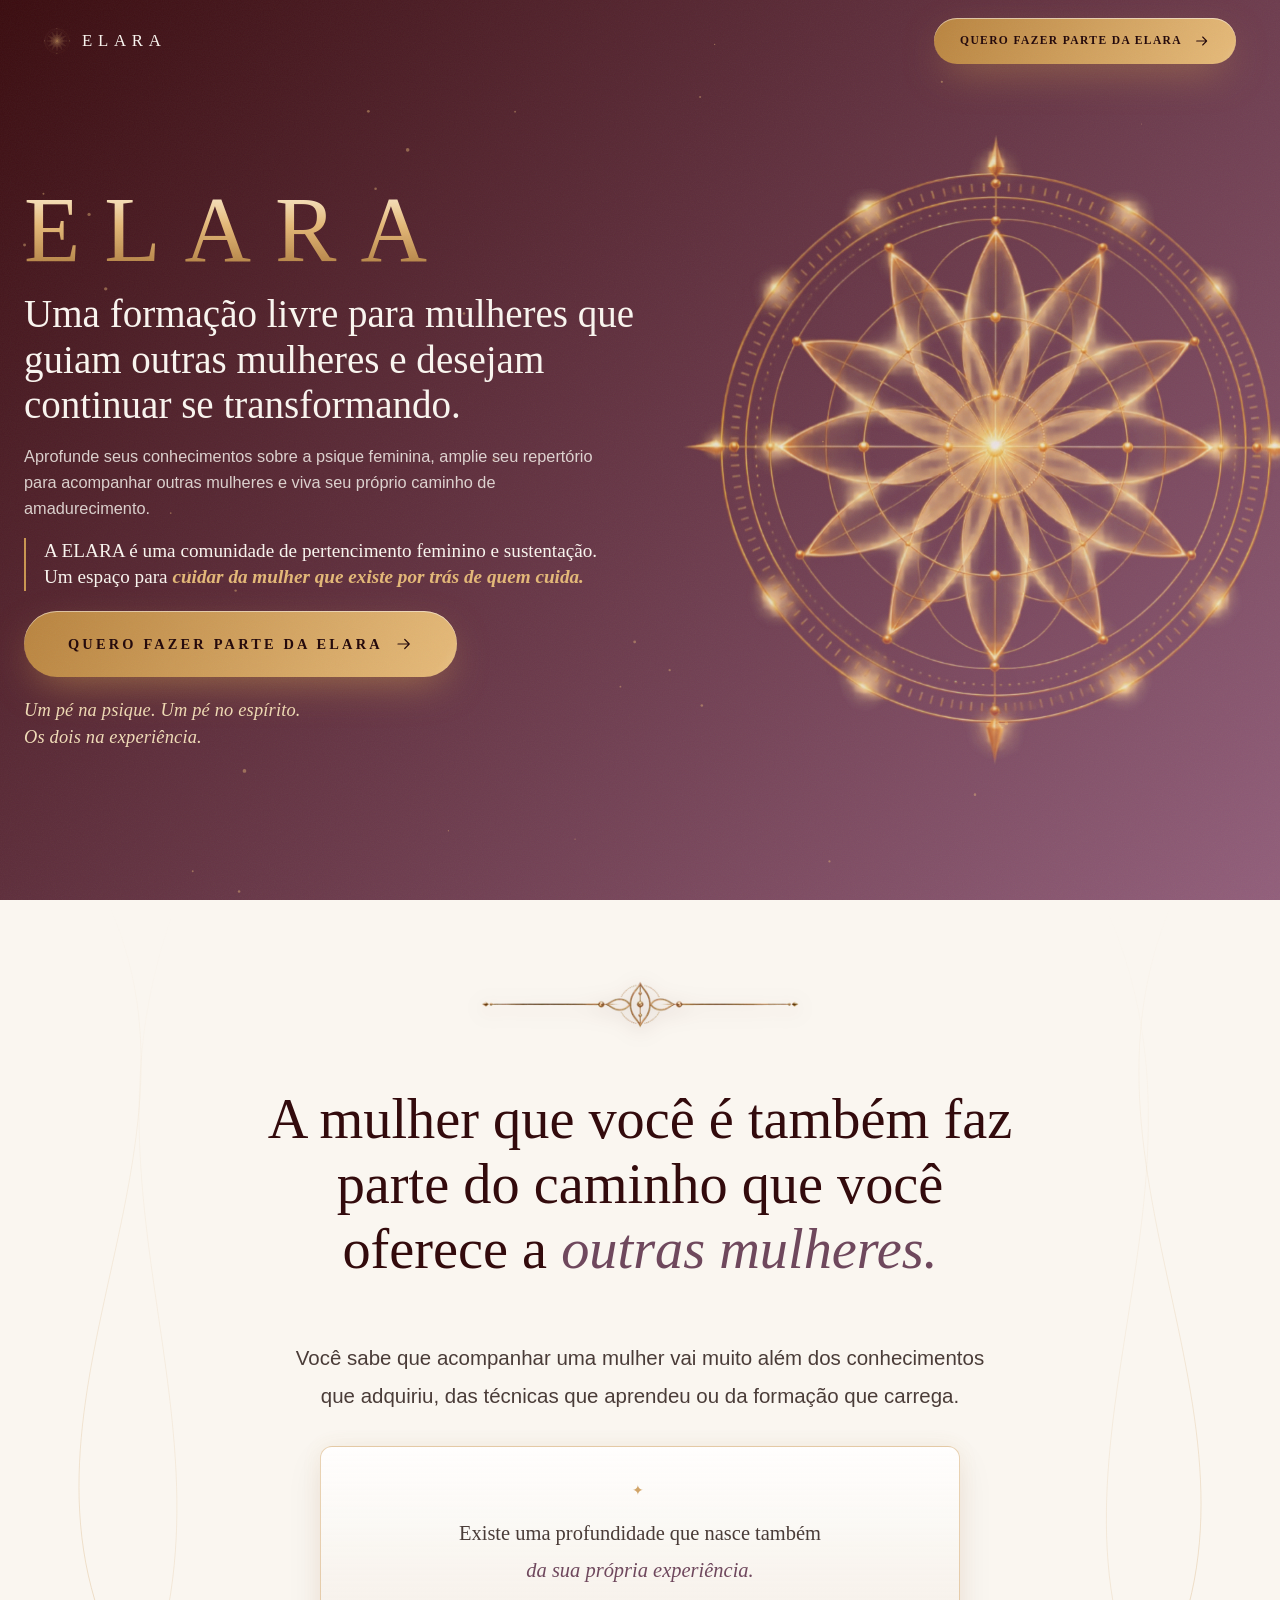
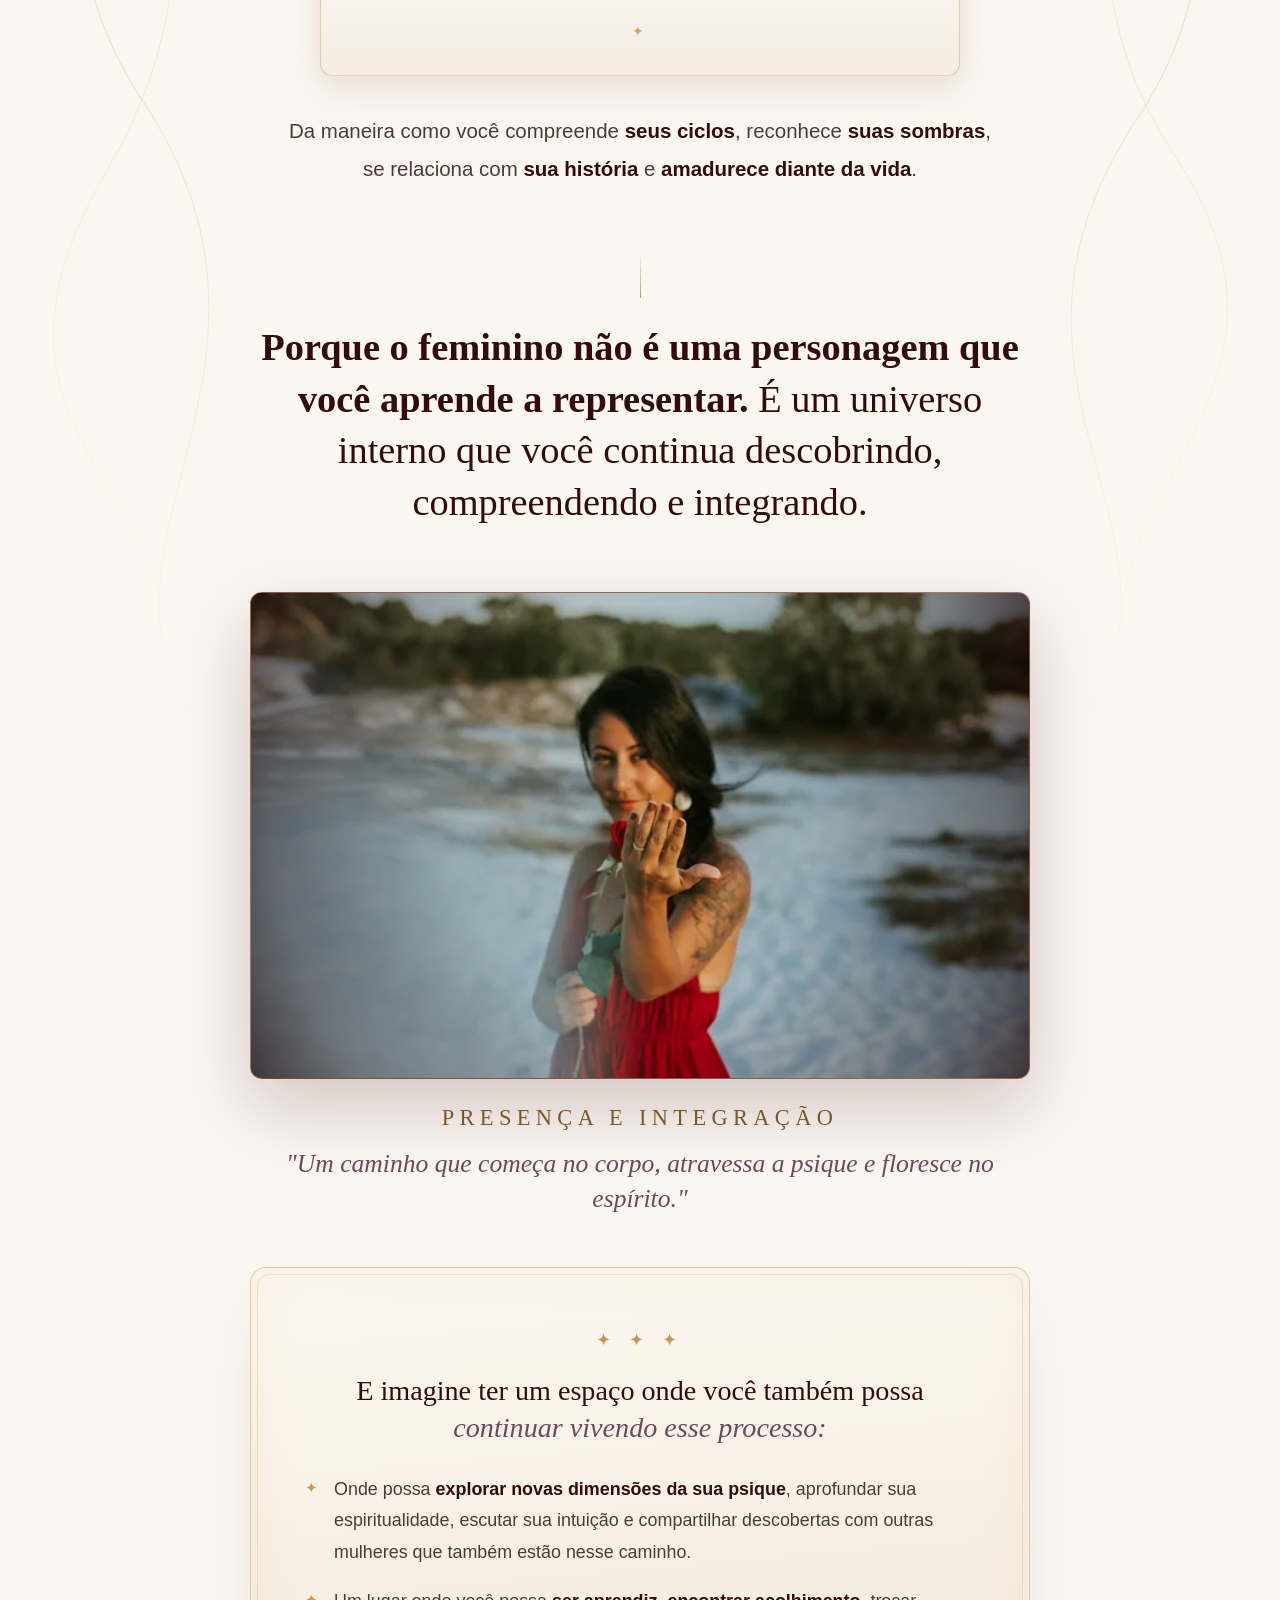
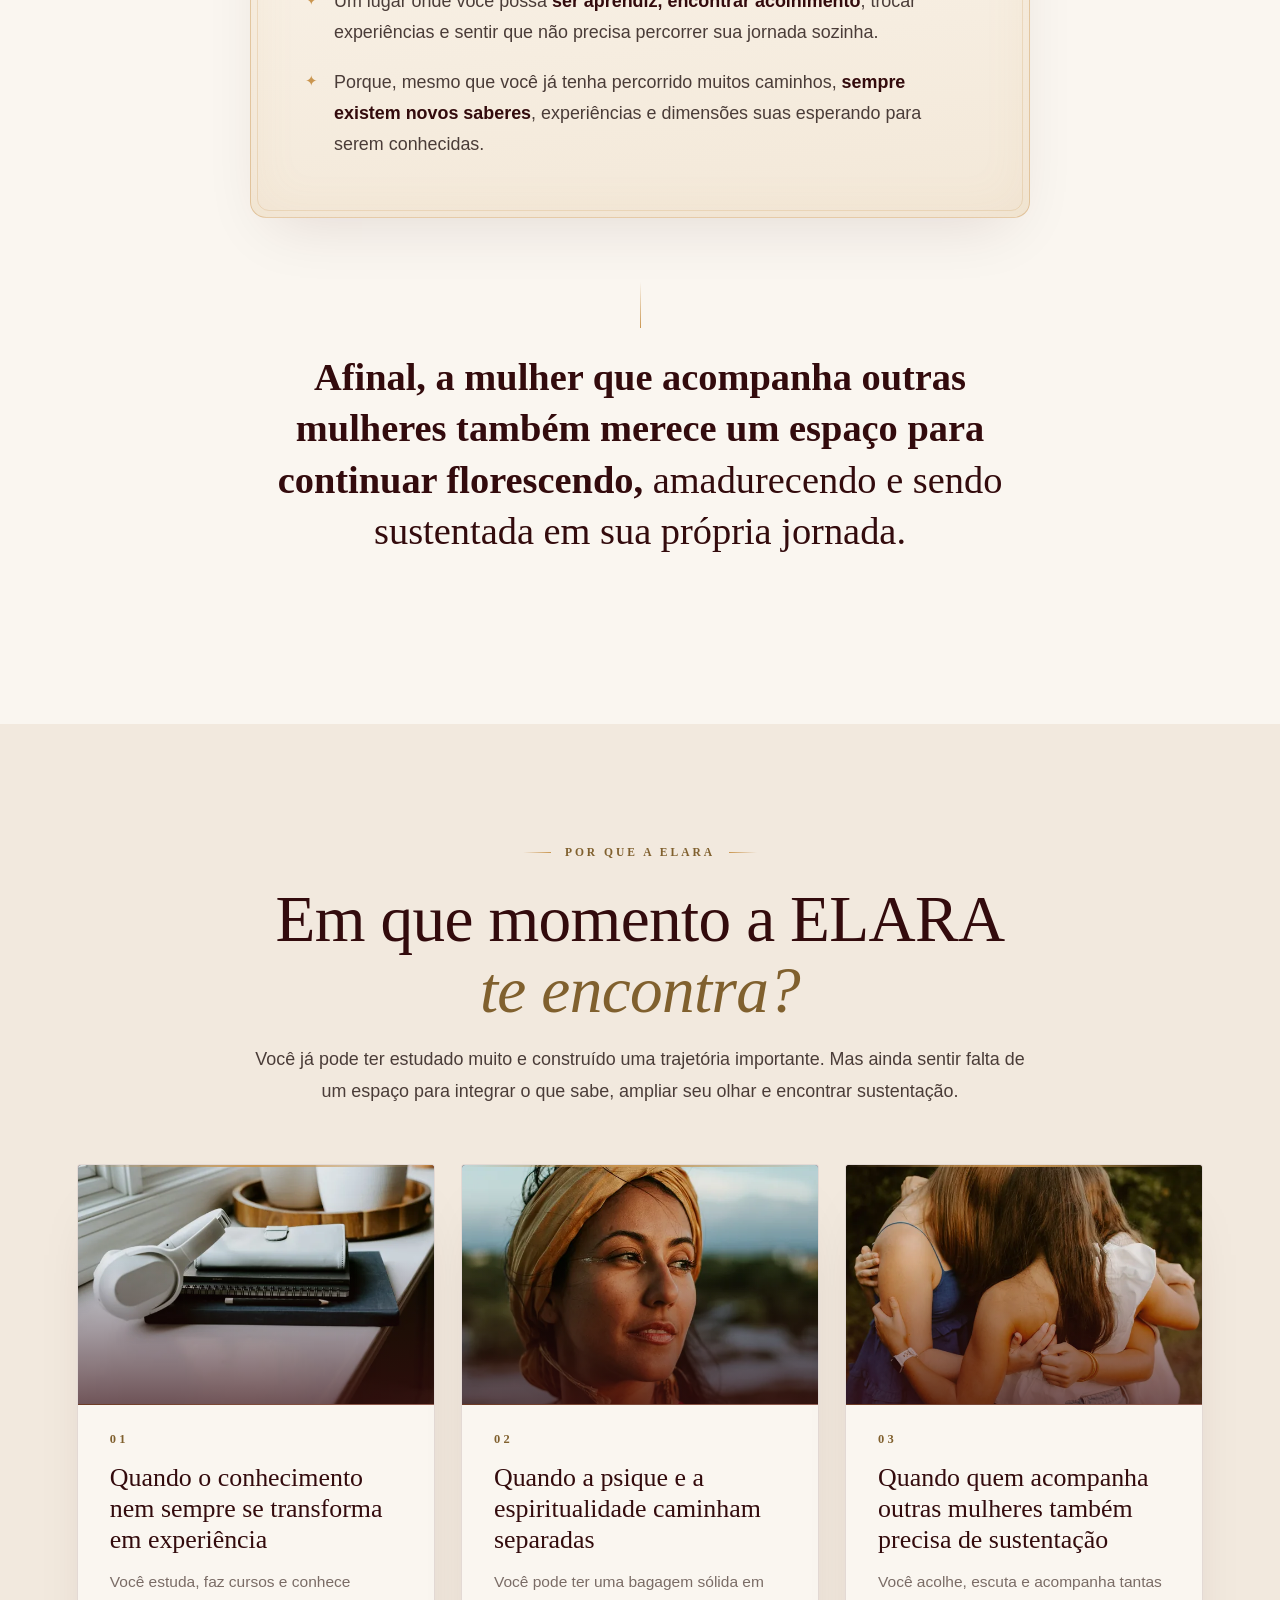
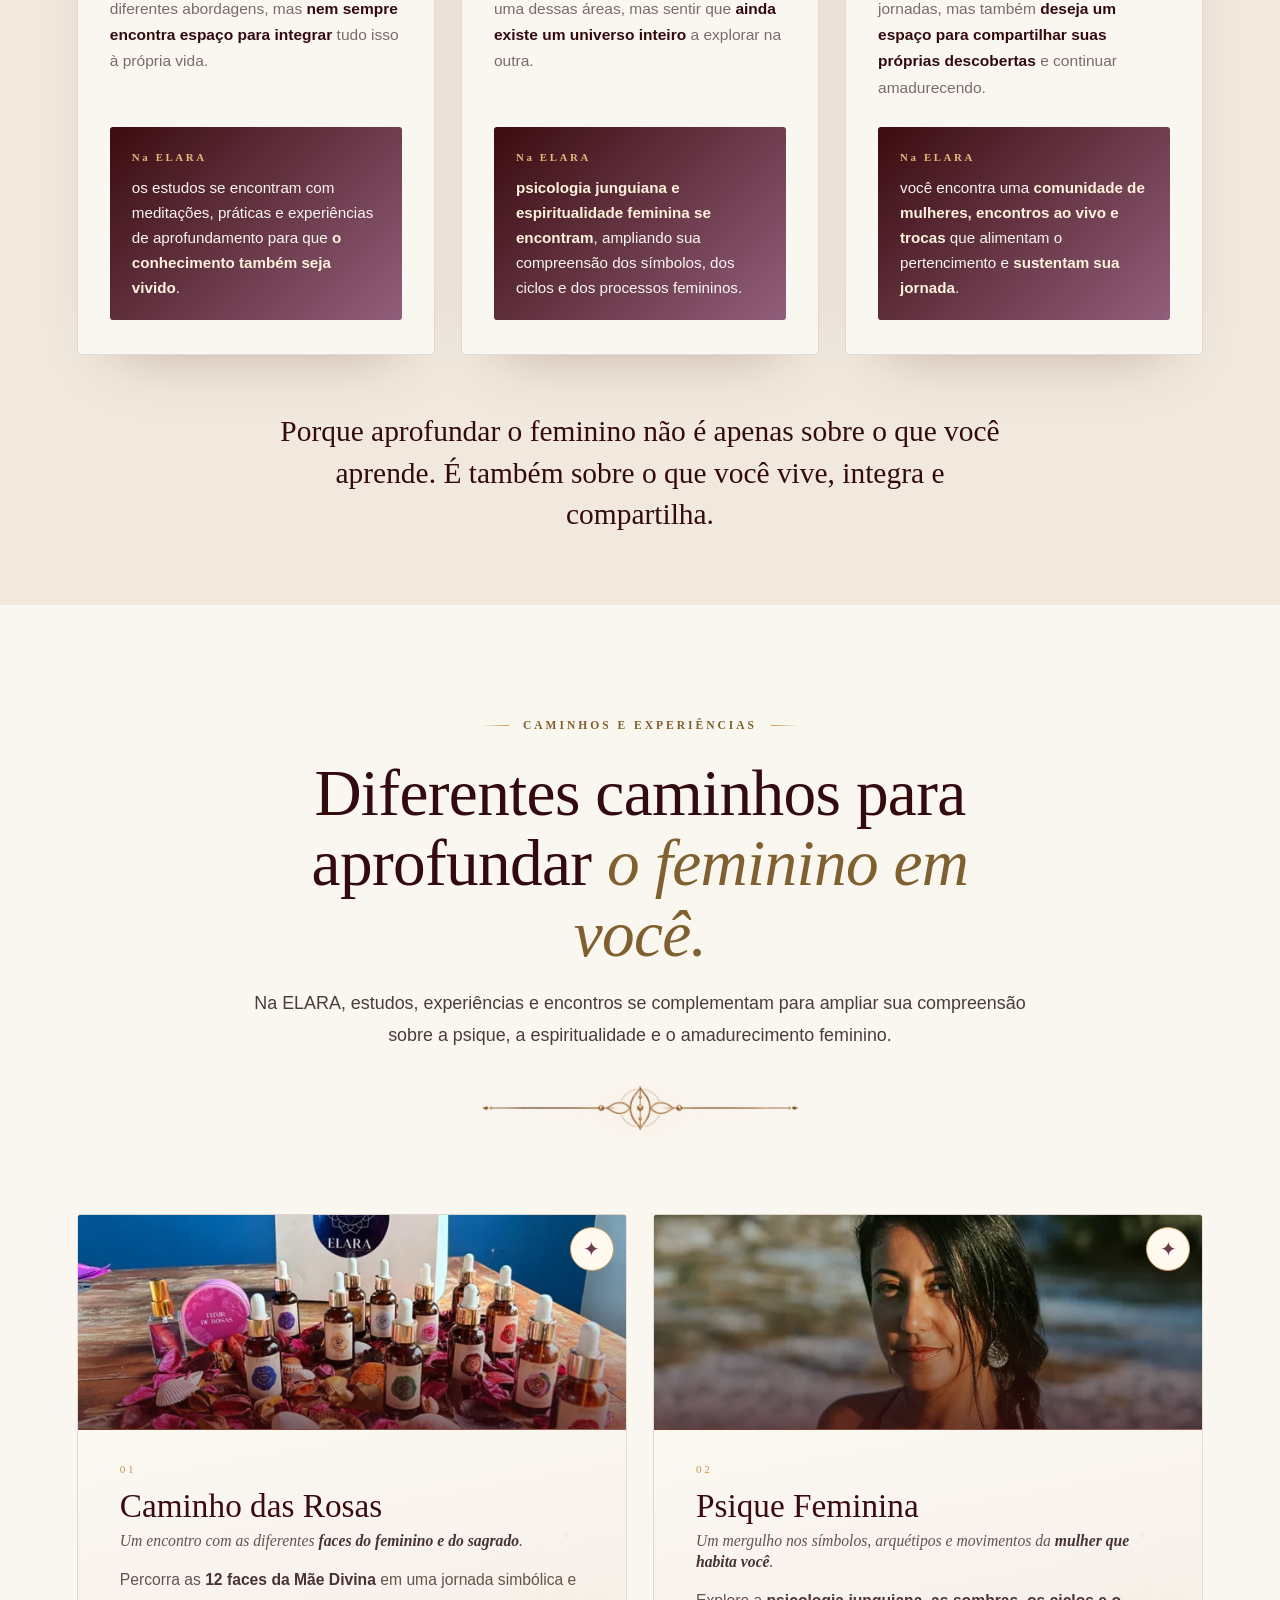
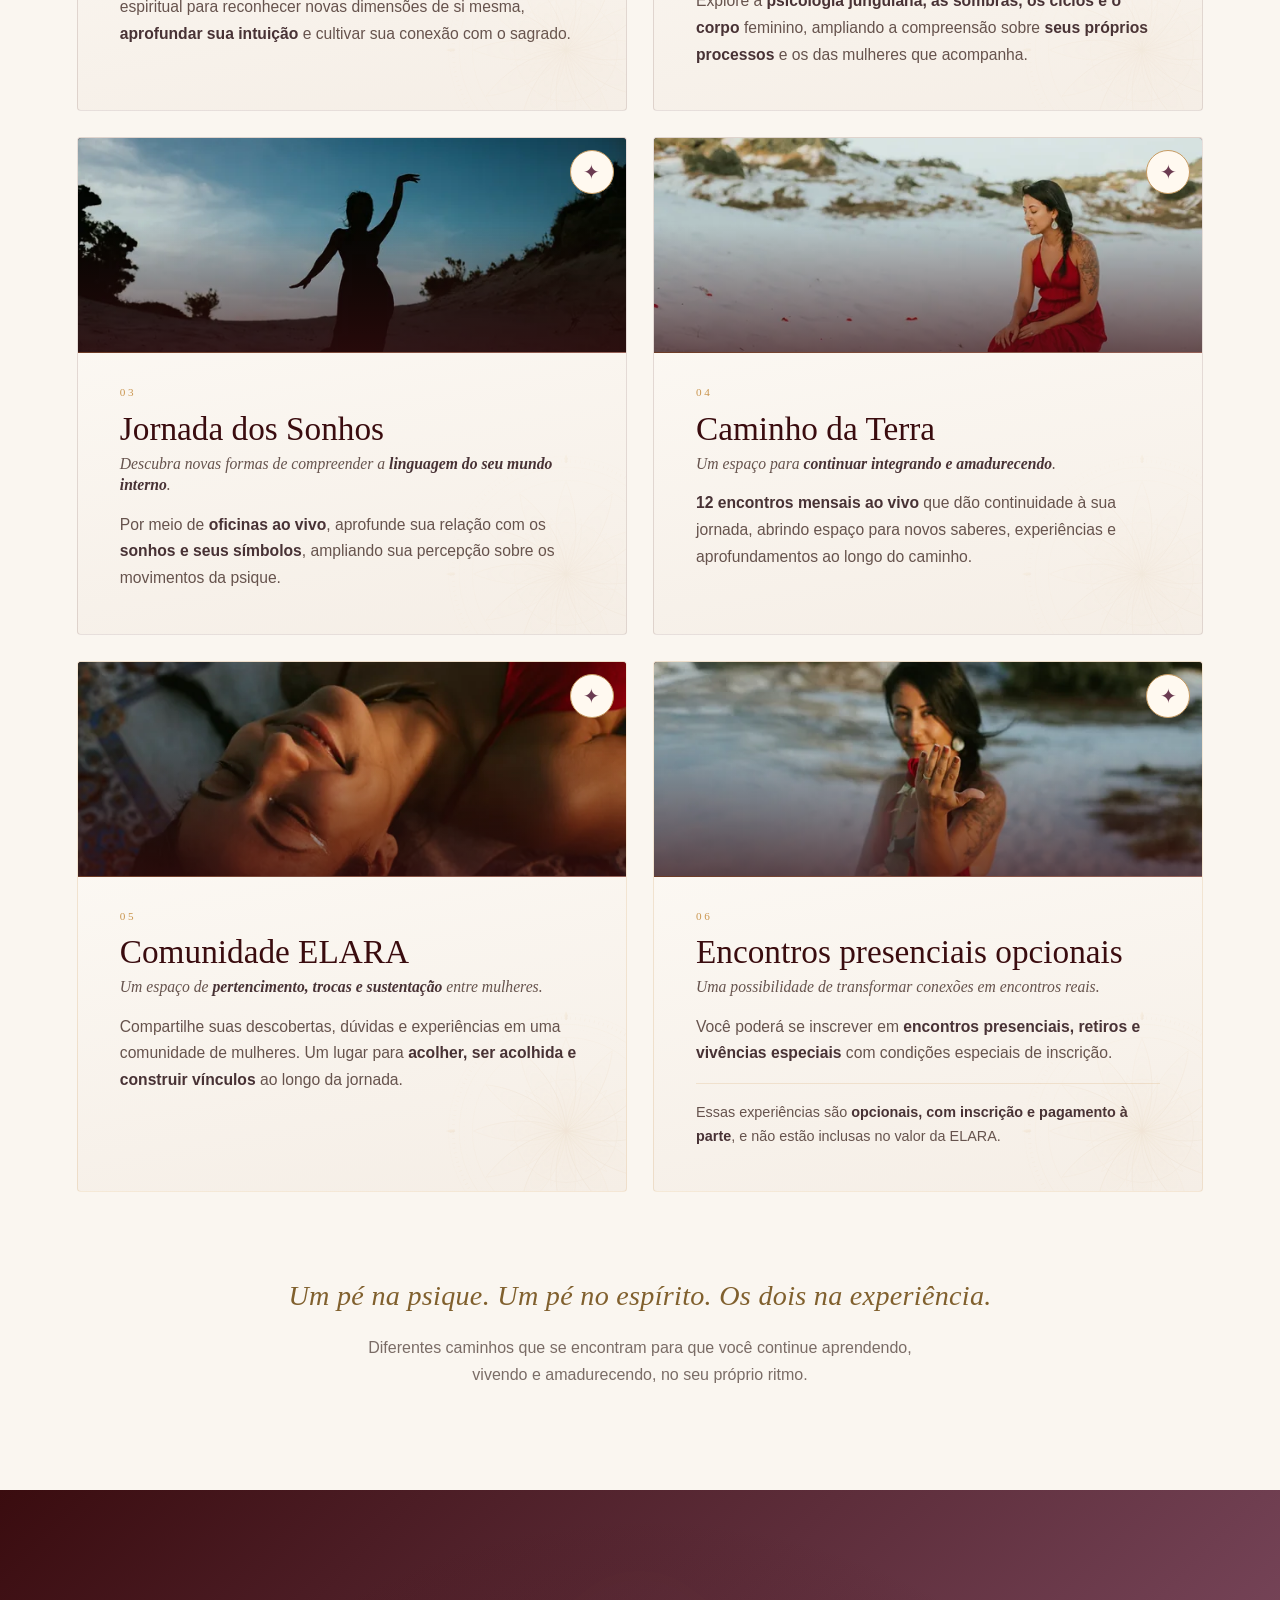
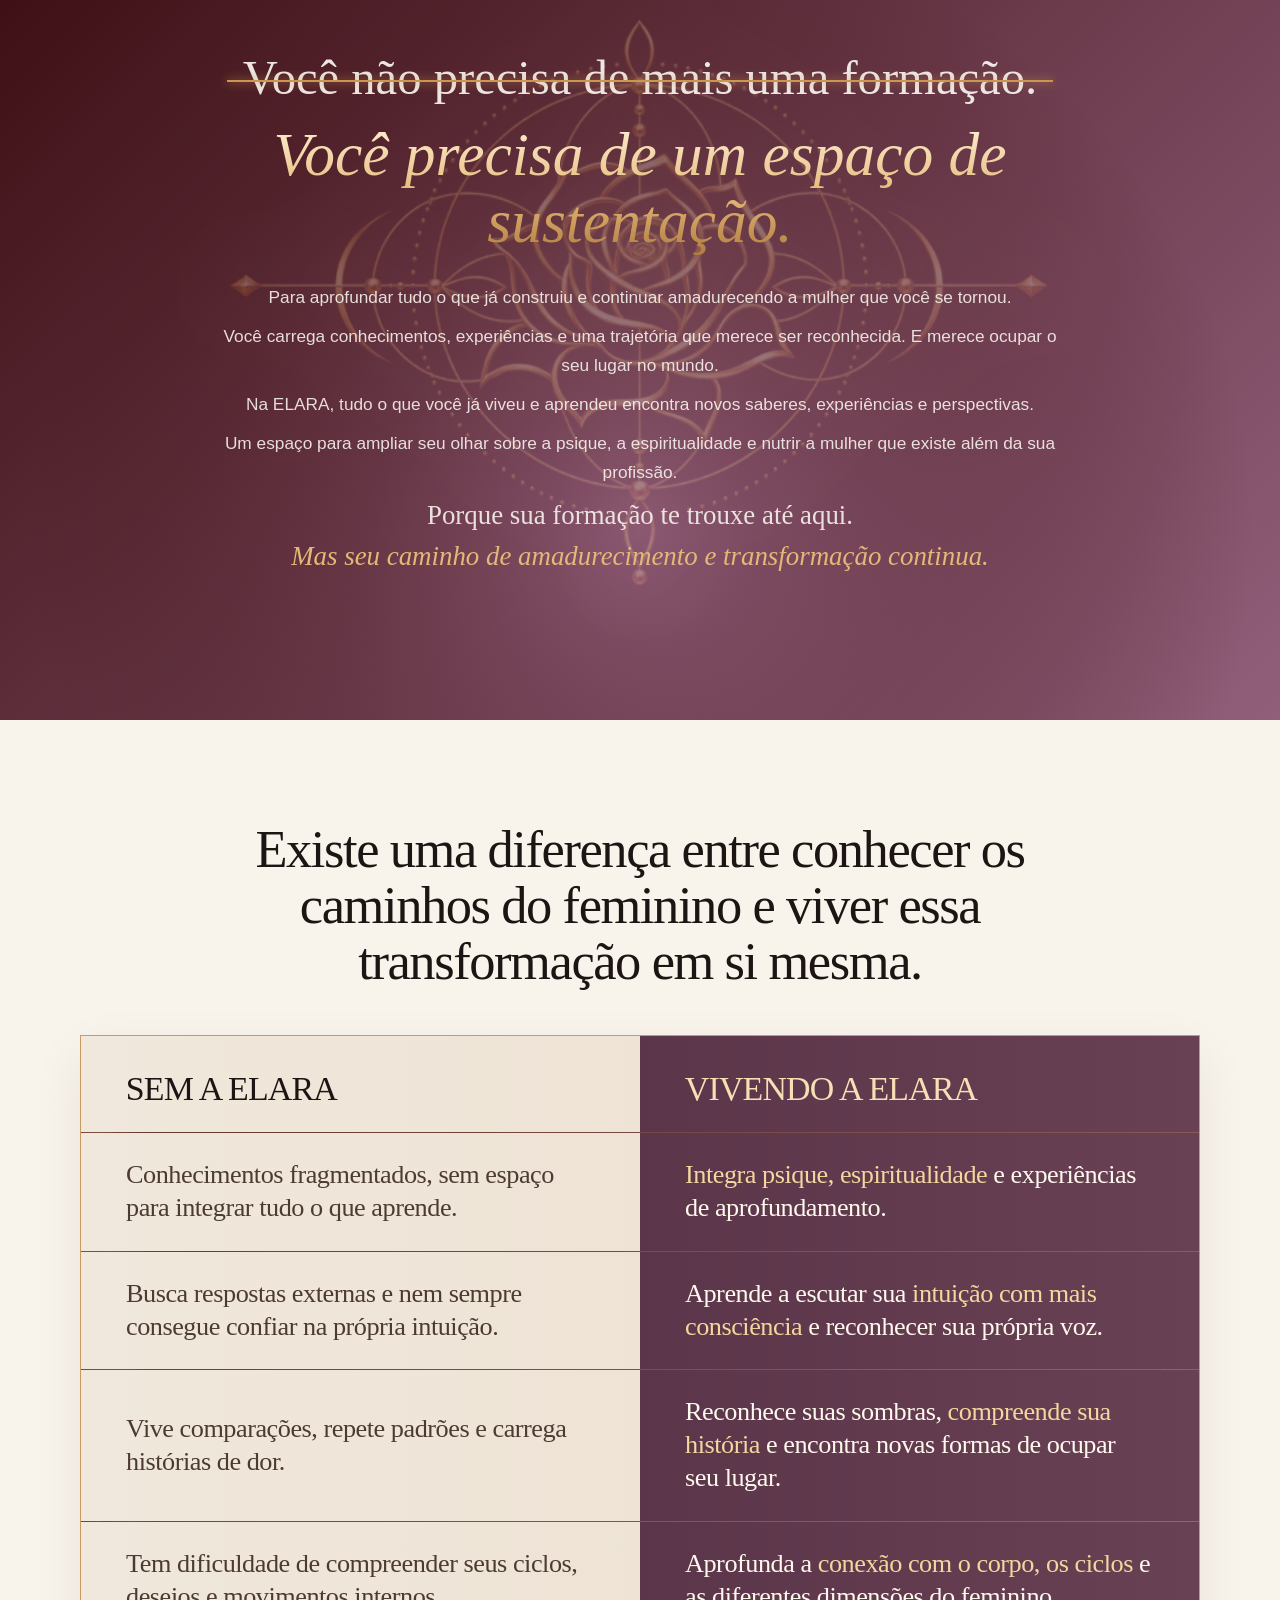
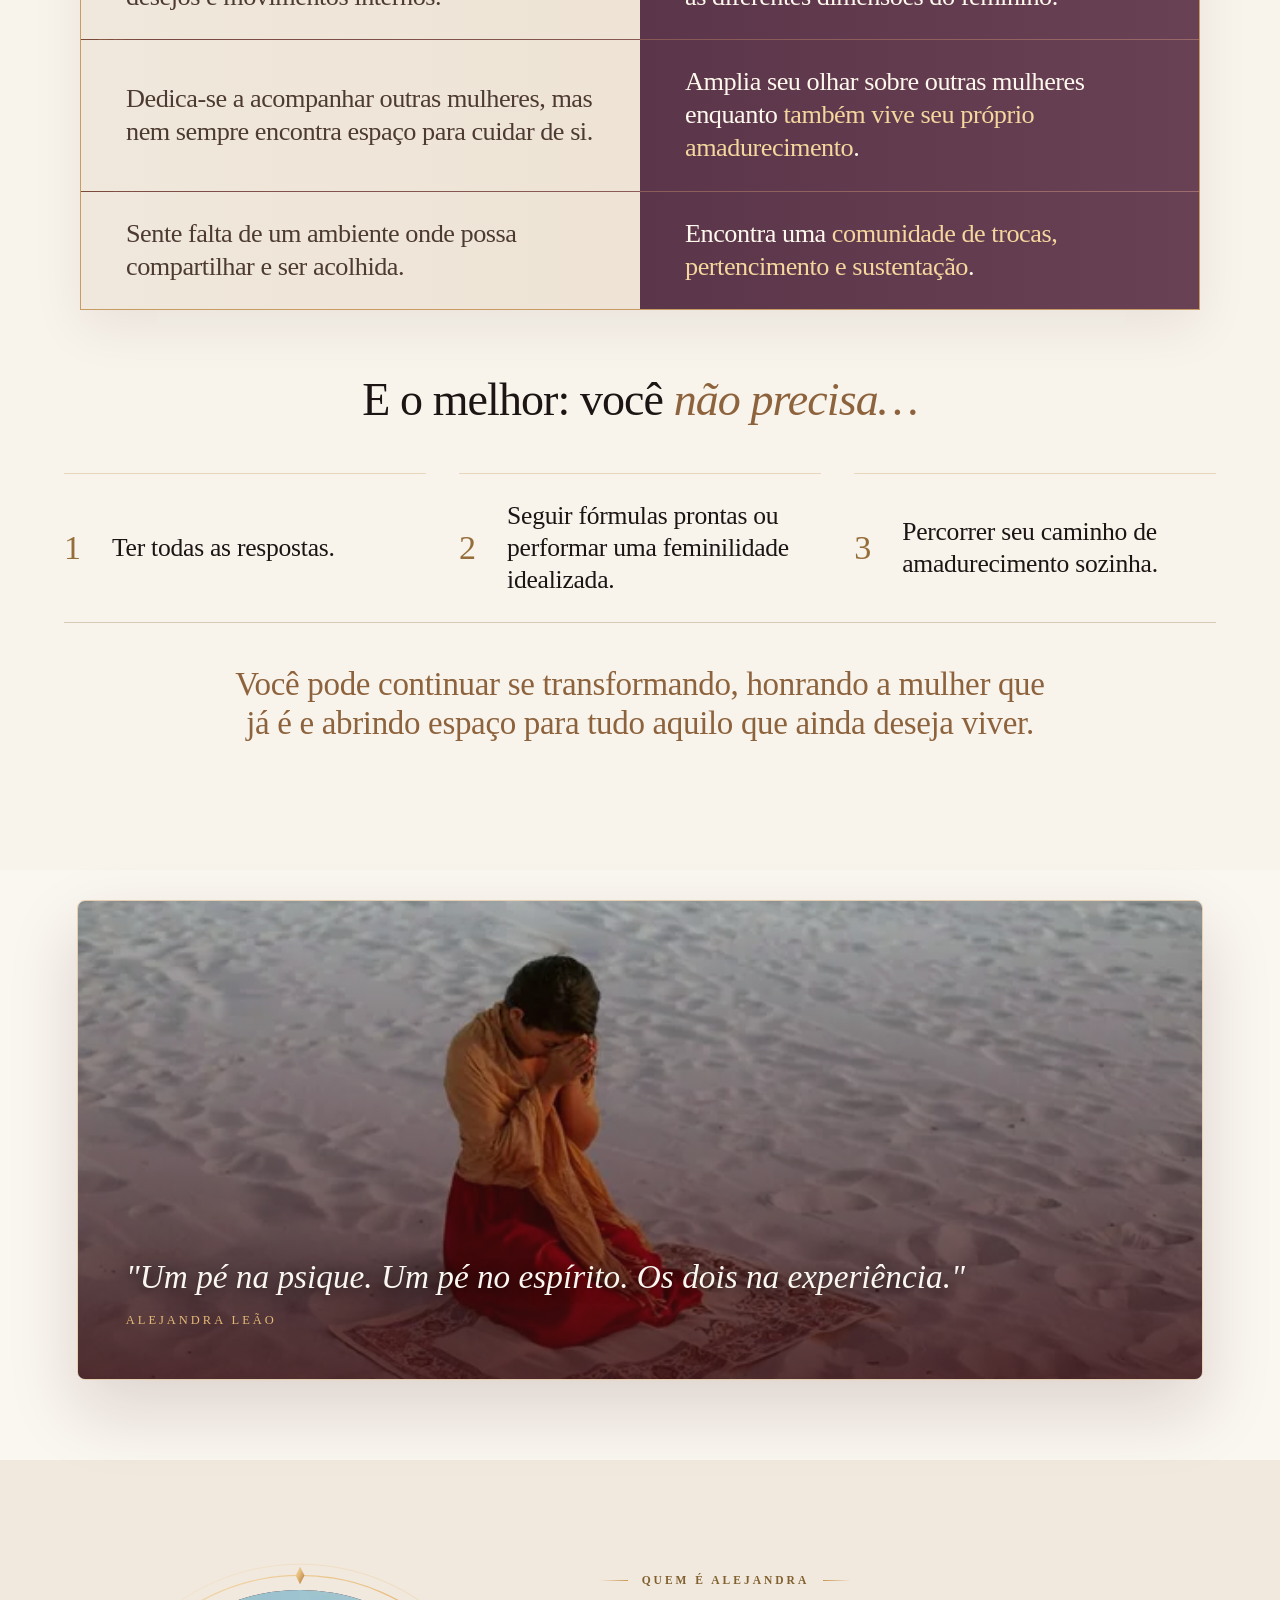
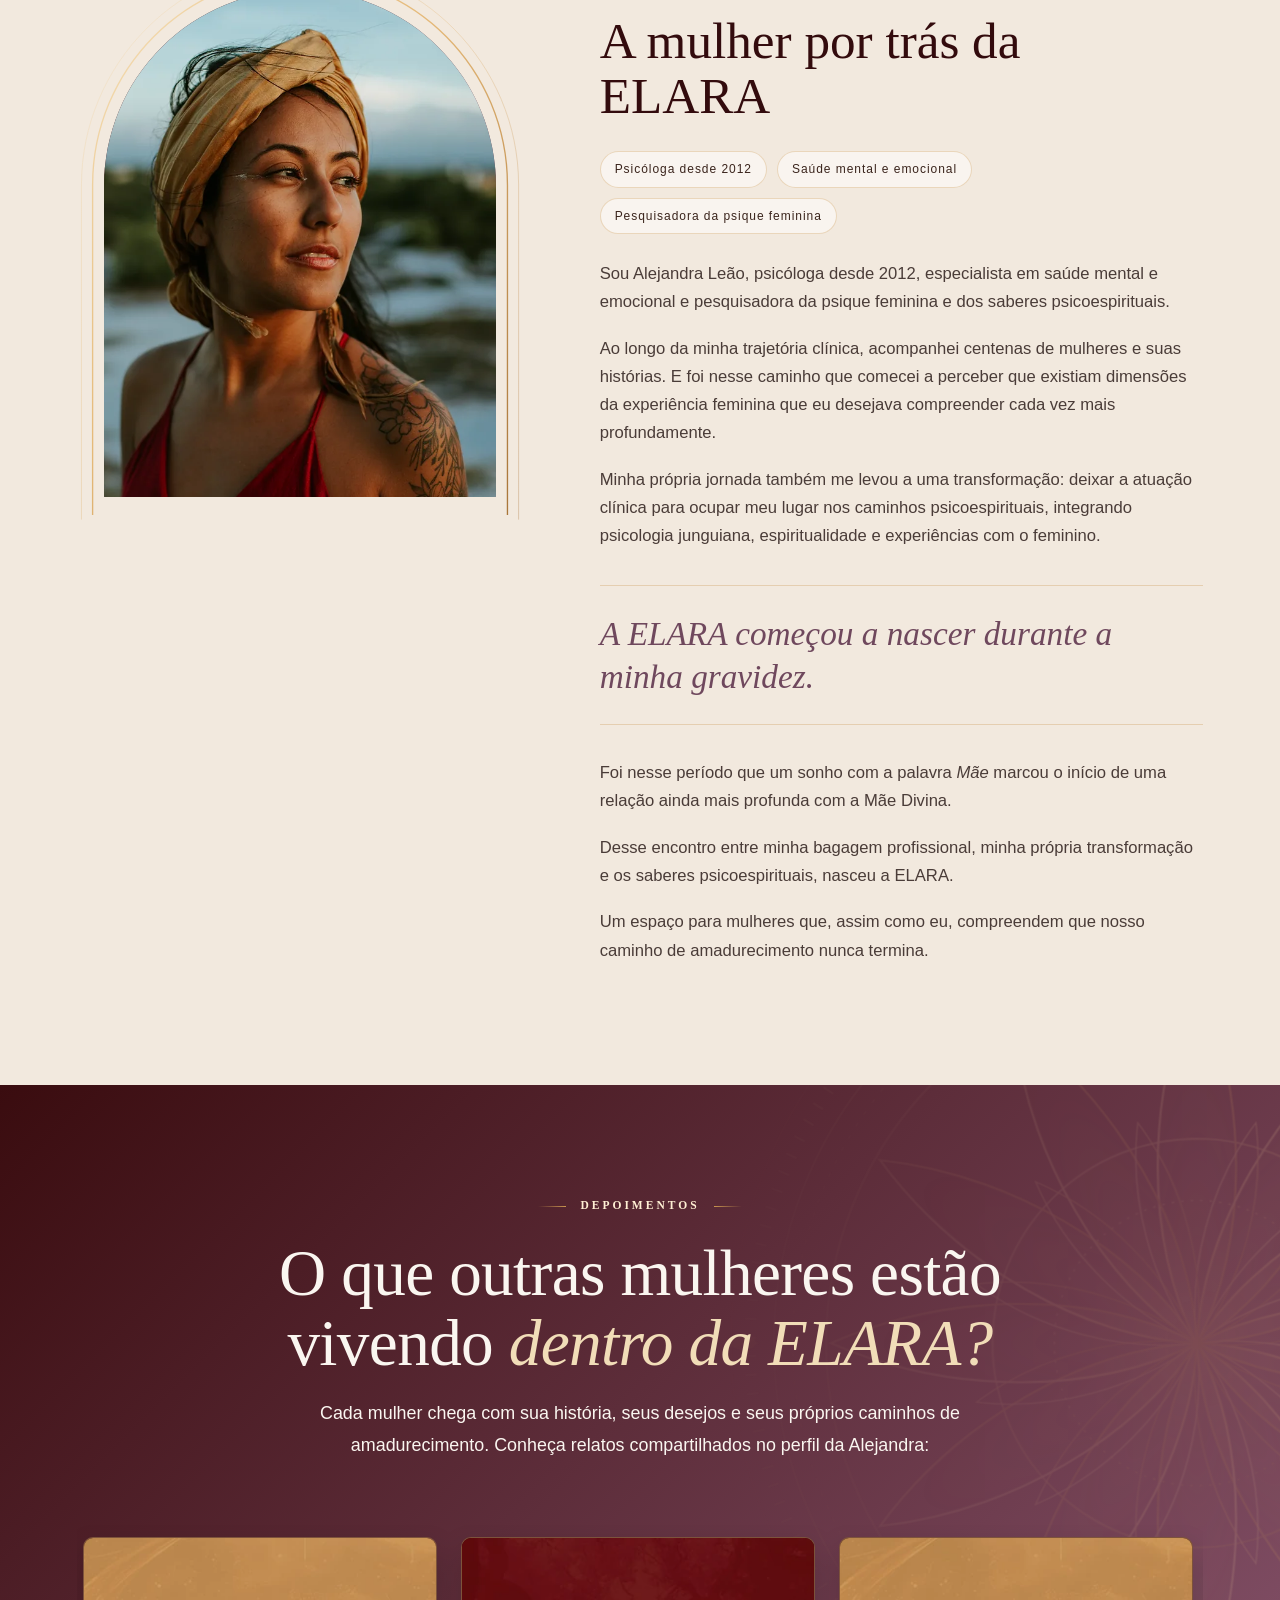
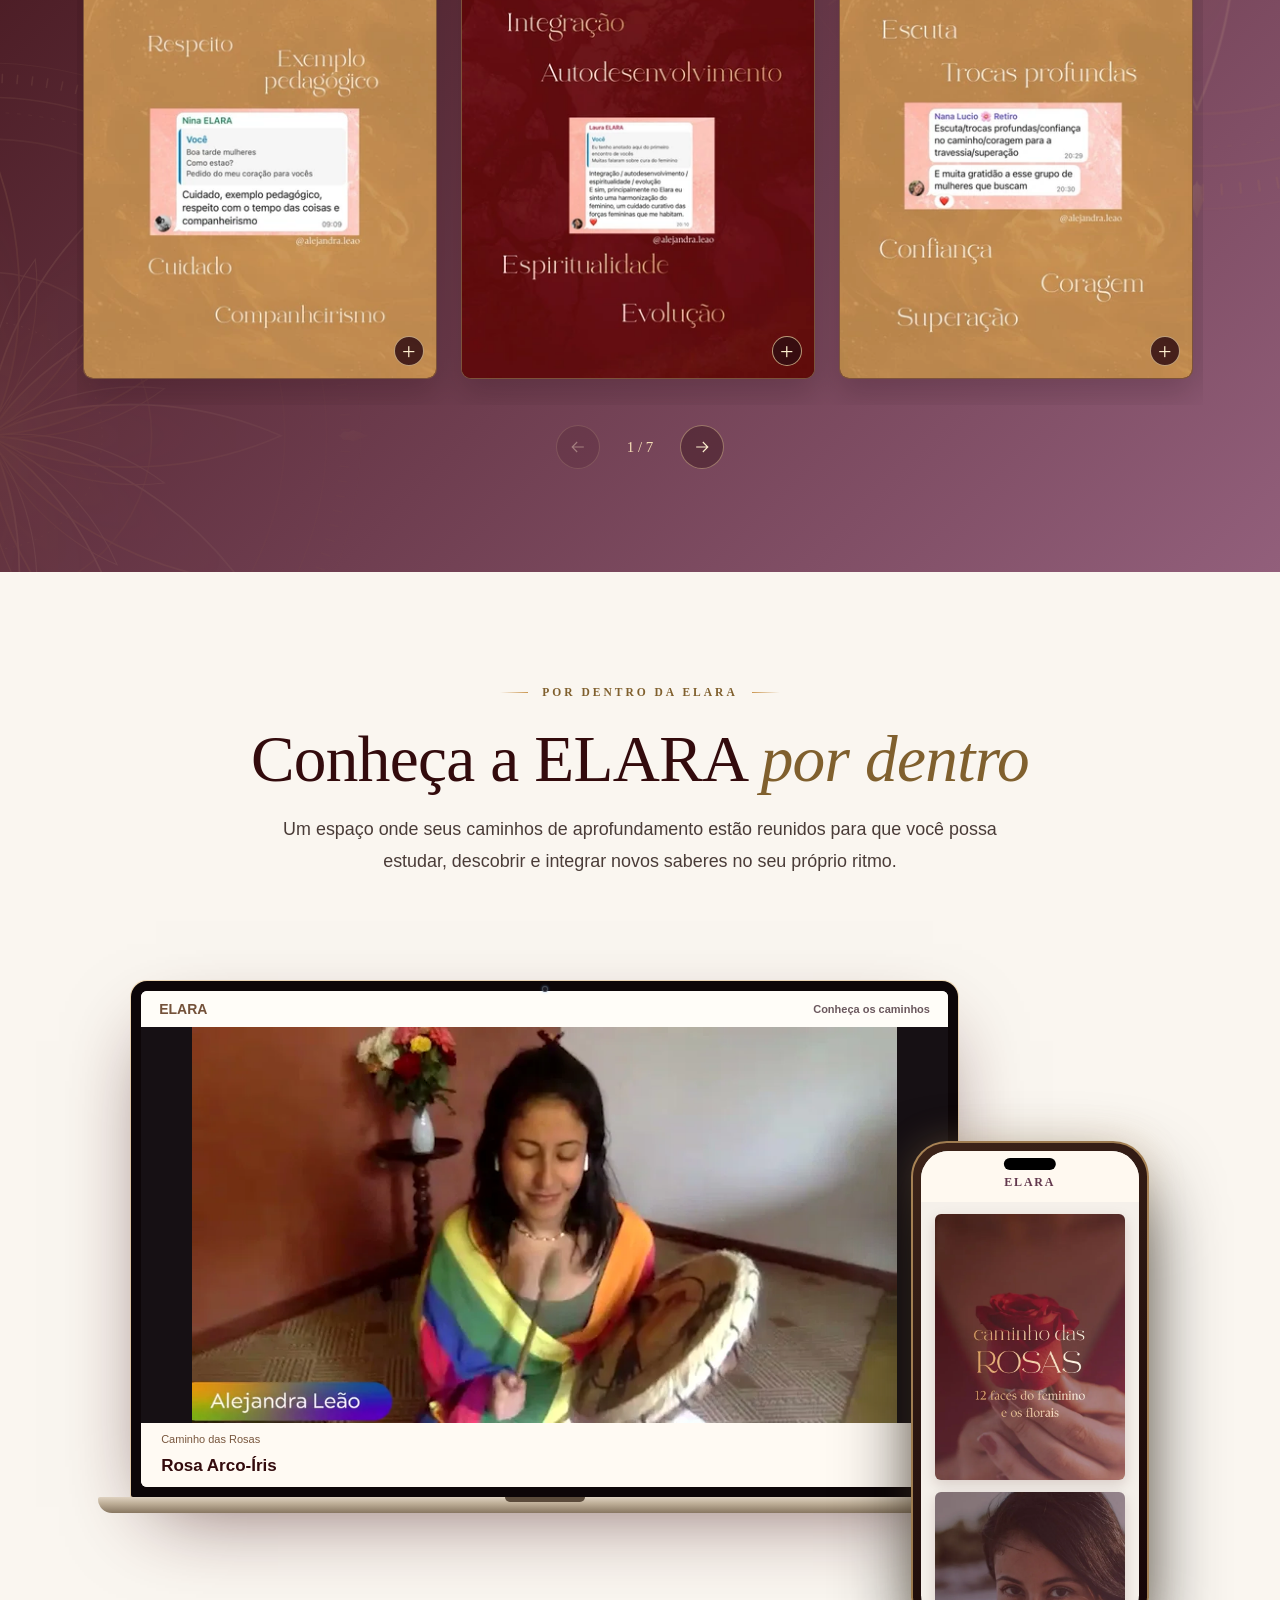
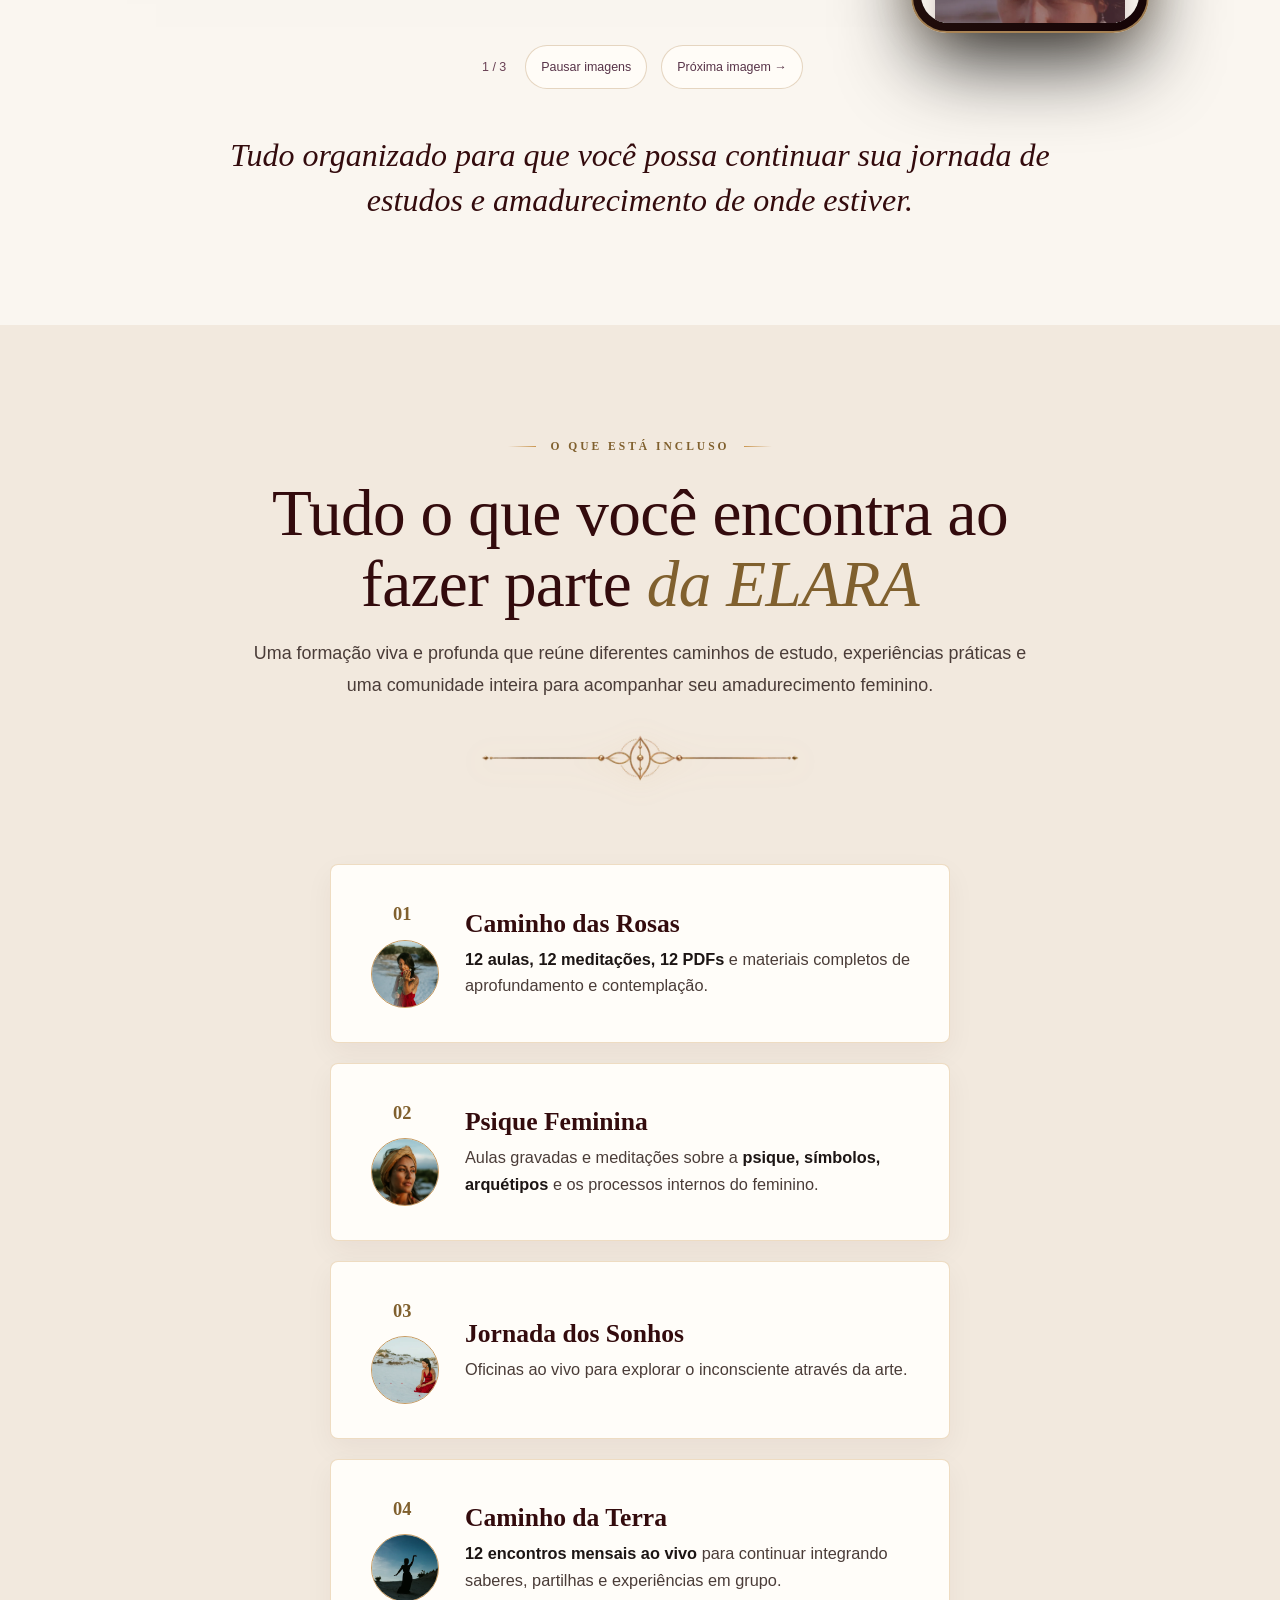
==== site/index.html @ f20b082c "chore(pages): publish approved Black Rose copy (#19)" ====
<!DOCTYPE html>
<html lang="pt-BR" data-color-preview="gradient">
<head>
  <meta charset="UTF-8">
  <meta name="viewport" content="width=device-width, initial-scale=1.0">
  <title>ELARA — Formação livre com Alejandra Leão</title>
  <meta name="description" content="Conheça a ELARA, formação livre e comunidade com Alejandra Leão. Psique feminina, espiritualidade, encontros e 12 meses de acesso.">
  <meta property="og:title" content="ELARA — Formação livre com Alejandra Leão">
  <meta property="og:description" content="Psique, espiritualidade e experiência: formação livre e comunidade para mulheres que guiam outras mulheres.">
  <meta name="theme-color" content="#3A0C0F">

  <link rel="preload" as="font" type="font/woff2" href="assets/fonts/09941fb1c1-cinzel-latin-wght-normal.woff2" crossorigin>
<link rel="preload" as="font" type="font/woff2" href="assets/fonts/d80df8ff5a-cormorant-garamond-latin-wght-normal.woff2" crossorigin>
<link rel="preload" as="font" type="font/woff2" href="assets/fonts/153fc85b70-plus-jakarta-sans-latin-wght-normal.woff2" crossorigin>

  <meta name="robots" content="noindex, nofollow">
  <meta property="og:type" content="website">
  <meta property="og:locale" content="pt_BR">
  <meta property="og:site_name" content="ELARA — Alejandra Leão">
  <meta name="author" content="Alejandra Leão">
  <meta name="twitter:card" content="summary_large_image">
  <meta name="twitter:title" content="ELARA — Formação livre com Alejandra Leão">
  <meta name="twitter:description" content="Psique, espiritualidade e experiência: formação livre e comunidade para mulheres que guiam outras mulheres.">
  <script type="application/ld+json">{"@context":"https://schema.org","@graph":[{"@type":"Person","@id":"#alejandra","name":"Alejandra Leão"},{"@type":"WebPage","@id":"#pagina","name":"ELARA — Formação livre com Alejandra Leão","inLanguage":"pt-BR","description":"Formação livre e comunidade para mulheres que guiam outras mulheres. Psique, espiritualidade e experiência.","author":{"@id":"#alejandra"},"about":{"@type":"Course","name":"ELARA","description":"Formação livre e comunidade de amadurecimento feminino, com 12 meses de acesso. Não oferece certificação nem habilitação profissional.","provider":{"@id":"#alejandra"}}}]}</script>
  <link rel="icon" href="favicon.svg" type="image/svg+xml">
  <link rel="stylesheet" href="assets/elara-0c961c9ae4.css">
</head>
<body>
<a class="skip-link" href="#conteudo">Pular para o conteúdo</a>

<!-- ==========================================================================
     BIBLIOTECA DE SVGs (símbolos reutilizáveis)
     ========================================================================== -->
<svg width="0" height="0" style="position:absolute" aria-hidden="true">
  <defs>
    <linearGradient id="g-gold" x1="0" y1="0" x2="1" y2="1">
      <stop offset="0" stop-color="#F6E2BC"/>
      <stop offset="0.45" stop-color="#E4B877"/>
      <stop offset="1" stop-color="#A9763A"/>
    </linearGradient>
    <radialGradient id="g-petal" cx="0.5" cy="1" r="1">
      <stop offset="0" stop-color="#E4B877" stop-opacity="0.35"/>
      <stop offset="1" stop-color="#E4B877" stop-opacity="0"/>
    </radialGradient>
    <filter id="f-glow" x="-30%" y="-30%" width="160%" height="160%">
      <feGaussianBlur stdDeviation="2.2" result="b"/>
      <feMerge><feMergeNode in="b"/><feMergeNode in="SourceGraphic"/></feMerge>
    </filter>

    <!-- Pétala-base da rosácea -->
    <path id="petal-lg" d="M200 200 C178 158 178 96 200 46 C222 96 222 158 200 200Z"/>
    <path id="petal-sm" d="M200 200 C188 170 188 134 200 104 C212 134 212 170 200 200Z"/>
    <path id="petal-vein" d="M200 196 L200 62"/>
  </defs>

  <!-- Rosácea sagrada de 12 pétalas (as 12 faces) -->
  <symbol id="sym-mandala" viewBox="0 0 400 400">
    <g fill="none" stroke="url(#g-gold)">
      <circle cx="200" cy="200" r="196" stroke-width="0.6" opacity="0.5"/>
      <circle cx="200" cy="200" r="188" stroke-width="5" stroke-dasharray="0.8 7.1" opacity="0.9"/>
      <circle cx="200" cy="200" r="178" stroke-width="0.8" opacity="0.7"/>
      <circle cx="200" cy="200" r="170" stroke-width="0.5" stroke-dasharray="2 4" opacity="0.6"/>
      <circle cx="200" cy="200" r="156" stroke-width="1" opacity="0.55"/>
      <circle cx="200" cy="200" r="86" stroke-width="0.8" opacity="0.7"/>
      <circle cx="200" cy="200" r="60" stroke-width="0.5" stroke-dasharray="1 3" opacity="0.8"/>
    </g>
    <g fill="url(#g-petal)" stroke="url(#g-gold)" stroke-width="0.9">
      <use href="#petal-lg"/><use href="#petal-lg" transform="rotate(30 200 200)"/><use href="#petal-lg" transform="rotate(60 200 200)"/>
      <use href="#petal-lg" transform="rotate(90 200 200)"/><use href="#petal-lg" transform="rotate(120 200 200)"/><use href="#petal-lg" transform="rotate(150 200 200)"/>
      <use href="#petal-lg" transform="rotate(180 200 200)"/><use href="#petal-lg" transform="rotate(210 200 200)"/><use href="#petal-lg" transform="rotate(240 200 200)"/>
      <use href="#petal-lg" transform="rotate(270 200 200)"/><use href="#petal-lg" transform="rotate(300 200 200)"/><use href="#petal-lg" transform="rotate(330 200 200)"/>
    </g>
    <g fill="none" stroke="url(#g-gold)" stroke-width="0.6" opacity="0.85">
      <use href="#petal-sm" transform="rotate(15 200 200)"/><use href="#petal-sm" transform="rotate(45 200 200)"/><use href="#petal-sm" transform="rotate(75 200 200)"/>
      <use href="#petal-sm" transform="rotate(105 200 200)"/><use href="#petal-sm" transform="rotate(135 200 200)"/><use href="#petal-sm" transform="rotate(165 200 200)"/>
      <use href="#petal-sm" transform="rotate(195 200 200)"/><use href="#petal-sm" transform="rotate(225 200 200)"/><use href="#petal-sm" transform="rotate(255 200 200)"/>
      <use href="#petal-sm" transform="rotate(285 200 200)"/><use href="#petal-sm" transform="rotate(315 200 200)"/><use href="#petal-sm" transform="rotate(345 200 200)"/>
    </g>
    <g stroke="url(#g-gold)" stroke-width="0.4" opacity="0.5">
      <use href="#petal-vein"/><use href="#petal-vein" transform="rotate(30 200 200)"/><use href="#petal-vein" transform="rotate(60 200 200)"/>
      <use href="#petal-vein" transform="rotate(90 200 200)"/><use href="#petal-vein" transform="rotate(120 200 200)"/><use href="#petal-vein" transform="rotate(150 200 200)"/>
      <use href="#petal-vein" transform="rotate(180 200 200)"/><use href="#petal-vein" transform="rotate(210 200 200)"/><use href="#petal-vein" transform="rotate(240 200 200)"/>
      <use href="#petal-vein" transform="rotate(270 200 200)"/><use href="#petal-vein" transform="rotate(300 200 200)"/><use href="#petal-vein" transform="rotate(330 200 200)"/>
    </g>
    <g fill="url(#g-gold)">
      <circle cx="200" cy="12" r="2.4"/><circle cx="388" cy="200" r="2.4"/><circle cx="200" cy="388" r="2.4"/><circle cx="12" cy="200" r="2.4"/>
      <path d="M200 0 L203 8 L200 16 L197 8Z"/><path d="M400 200 L392 203 L384 200 L392 197Z"/>
      <path d="M200 400 L197 392 L200 384 L203 392Z"/><path d="M0 200 L8 197 L16 200 L8 203Z"/>
    </g>
  </symbol>

  <!-- Anel externo leve (para palcos com foto ao centro) -->
  <symbol id="sym-ring" viewBox="0 0 400 400">
    <g fill="none" stroke="url(#g-gold)">
      <circle cx="200" cy="200" r="196" stroke-width="0.5" opacity="0.4"/>
      <circle cx="200" cy="200" r="186" stroke-width="6" stroke-dasharray="0.8 8.9" opacity="0.8"/>
      <circle cx="200" cy="200" r="174" stroke-width="0.8" opacity="0.65"/>
      <circle cx="200" cy="200" r="132" stroke-width="1.2" stroke-dasharray="14 5" opacity="0.6"/>
    </g>
    <g fill="none" stroke="url(#g-gold)" stroke-width="0.7" opacity="0.7">
      <path d="M200 26 C214 60 214 100 200 124 C186 100 186 60 200 26Z"/>
      <path d="M200 374 C214 340 214 300 200 276 C186 300 186 340 200 374Z"/>
      <path d="M26 200 C60 186 100 186 124 200 C100 214 60 214 26 200Z"/>
      <path d="M374 200 C340 186 300 186 276 200 C300 214 340 214 374 200Z"/>
      <path d="M77 77 C110 92 136 120 146 146 C120 136 92 110 77 77Z"/>
      <path d="M323 77 C308 110 280 136 254 146 C264 120 290 92 323 77Z"/>
      <path d="M77 323 C92 290 120 264 146 254 C136 280 110 308 77 323Z"/>
      <path d="M323 323 C290 308 264 280 254 254 C280 264 308 290 323 323Z"/>
    </g>
  </symbol>

  <!-- Emblemas dos caminhos -->
  <symbol id="em-rosa" viewBox="0 0 100 100">
    <g fill="none" stroke="currentColor" stroke-width="1.3" stroke-linecap="round">
      <circle class="draw" cx="50" cy="50" r="47" stroke-width="0.6" opacity="0.6"/>
      <path class="draw" d="M50 30 C58 30 62 37 58 43 C54 49 44 47 44 40 C44 34 52 33 54 38"/>
      <path class="draw" d="M50 26 C64 24 72 36 66 48 C60 58 42 58 36 48 C32 40 36 30 44 27"/>
      <path class="draw" d="M36 30 C24 38 26 58 40 64 C52 70 70 64 74 50 C77 40 72 30 64 26"/>
      <path class="draw" d="M50 66 L50 90 M50 76 C42 72 36 74 33 80 C40 82 46 80 50 76 M50 82 C58 78 64 80 67 86 C60 88 54 86 50 82"/>
    </g>
  </symbol>
  <symbol id="em-lua" viewBox="0 0 100 100">
    <g fill="none" stroke="currentColor" stroke-width="1.3" stroke-linecap="round">
      <circle class="draw" cx="50" cy="50" r="47" stroke-width="0.6" opacity="0.6"/>
      <path class="draw" d="M62 18 C42 22 30 40 34 60 C38 78 56 88 74 82 C56 80 44 66 44 50 C44 36 52 24 62 18Z"/>
      <path class="draw" d="M60 50 C64 44 72 44 76 50 C72 56 64 56 60 50Z"/>
      <circle cx="68" cy="50" r="2" fill="currentColor"/>
      <path class="draw" d="M70 28 l0 6 M67 31 l6 0 M78 66 l0 4 M76 68 l4 0" stroke-width="1"/>
    </g>
  </symbol>
  <symbol id="em-sonho" viewBox="0 0 100 100">
    <g fill="none" stroke="currentColor" stroke-width="1.3" stroke-linecap="round">
      <circle class="draw" cx="50" cy="50" r="47" stroke-width="0.6" opacity="0.6"/>
      <path class="draw" d="M18 52 C30 36 70 36 82 52 C70 68 30 68 18 52Z"/>
      <circle class="draw" cx="50" cy="52" r="9"/>
      <circle cx="50" cy="52" r="3" fill="currentColor"/>
      <path class="draw" d="M50 18 L52 26 L60 28 L52 30 L50 38 L48 30 L40 28 L48 26Z" stroke-width="1"/>
      <path class="draw" d="M26 76 C34 72 40 80 50 76 C60 72 66 80 74 76" stroke-width="1"/>
    </g>
  </symbol>
  <symbol id="em-terra" viewBox="0 0 100 100">
    <g fill="none" stroke="currentColor" stroke-width="1.3" stroke-linecap="round">
      <circle class="draw" cx="50" cy="50" r="47" stroke-width="0.6" opacity="0.6"/>
      <path class="draw" d="M50 56 C40 50 36 38 42 26 C52 32 56 44 50 56Z"/>
      <path class="draw" d="M50 56 C58 48 70 46 78 52 C70 60 58 62 50 56Z"/>
      <path class="draw" d="M50 56 L50 64"/>
      <path class="draw" d="M20 64 L80 64" stroke-width="0.9"/>
      <path class="draw" d="M50 64 C48 72 40 76 34 84 M50 64 C52 72 60 76 66 84 M50 64 L50 88 M44 72 C38 72 32 70 28 74 M56 72 C62 72 68 70 72 74" stroke-width="1"/>
    </g>
  </symbol>
  <symbol id="em-circulo" viewBox="0 0 100 100">
    <g fill="none" stroke="currentColor" stroke-width="1.2" stroke-linecap="round">
      <circle class="draw" cx="50" cy="50" r="47" stroke-width="0.6" opacity="0.6"/>
      <circle class="draw" cx="50" cy="50" r="26" stroke-dasharray="2 3"/>
      <circle class="draw" cx="50" cy="24" r="6"/><circle class="draw" cx="72.5" cy="37" r="6"/><circle class="draw" cx="72.5" cy="63" r="6"/>
      <circle class="draw" cx="50" cy="76" r="6"/><circle class="draw" cx="27.5" cy="63" r="6"/><circle class="draw" cx="27.5" cy="37" r="6"/>
      <path class="draw" d="M50 42 C54 38 60 42 56 48 L50 54 L44 48 C40 42 46 38 50 42Z"/>
    </g>
  </symbol>
  <symbol id="em-encontro" viewBox="0 0 100 100">
    <g fill="none" stroke="currentColor" stroke-width="1.3" stroke-linecap="round">
      <circle class="draw" cx="50" cy="50" r="47" stroke-width="0.6" opacity="0.6"/>
      <circle class="draw" cx="50" cy="40" r="10"/>
      <path class="draw" d="M50 20 l0 -6 M64 26 l4 -4 M70 40 l6 0 M36 26 l-4 -4 M30 40 l-6 0" stroke-width="1"/>
      <path class="draw" d="M16 70 C28 58 40 58 50 66 C60 58 72 58 84 70"/>
      <path class="draw" d="M20 80 C34 74 66 74 80 80" stroke-width="0.9"/>
    </g>
  </symbol>
  <symbol id="em-frasco" viewBox="0 0 100 100">
    <g fill="none" stroke="currentColor" stroke-width="1.3" stroke-linecap="round">
      <path class="draw" d="M42 14 L58 14 L58 22 L42 22Z"/>
      <path class="draw" d="M44 22 L44 32 C32 36 28 46 28 58 L28 82 C28 86 31 88 35 88 L65 88 C69 88 72 86 72 82 L72 58 C72 46 68 36 56 32 L56 22"/>
      <path class="draw" d="M50 72 C40 66 40 54 50 48 C60 54 60 66 50 72Z"/>
      <path class="draw" d="M50 72 L50 80"/>
    </g>
  </symbol>
  <symbol id="em-zenite" viewBox="0 0 100 100">
    <g fill="none" stroke="currentColor" stroke-width="1.3" stroke-linecap="round">
      <path d="M14 72 L86 72" stroke-width="0.9"/>
      <circle cx="50" cy="40" r="12"/>
      <path d="M50 18 l0 -8 M50 62 l0 4 M28 40 l-8 0 M80 40 l-8 0 M34 24 l-6 -6 M66 24 l6 -6 M34 56 l-4 4 M66 56 l4 4"/>
      <path d="M22 82 C36 78 64 78 78 82" stroke-width="0.9"/>
    </g>
  </symbol>
  <symbol id="em-fio" viewBox="0 0 100 100">
    <g fill="none" stroke="currentColor" stroke-width="1.3" stroke-linecap="round">
      <circle cx="50" cy="50" r="46" stroke-width="0.6" opacity="0.6"/>
      <path d="M20 50 C30 30 40 70 50 50 C60 30 70 70 80 50"/>
      <path d="M20 50 C30 70 40 30 50 50 C60 70 70 30 80 50" opacity="0.6"/>
      <circle cx="50" cy="50" r="3" fill="currentColor"/>
      <path d="M80 50 L88 44 M80 50 L88 56" stroke-width="1"/>
    </g>
  </symbol>
  <symbol id="em-moeda" viewBox="0 0 100 100">
    <g fill="none" stroke="currentColor" stroke-width="1.3" stroke-linecap="round">
      <circle cx="50" cy="50" r="30"/>
      <circle cx="50" cy="50" r="24" stroke-dasharray="1 3"/>
      <path d="M50 36 C56 36 58 42 54 46 C50 50 40 48 40 42 C40 38 46 36 48 40 M50 50 L50 64"/>
      <path d="M50 58 C44 54 40 56 38 60 C44 62 48 60 50 58"/>
    </g>
  </symbol>
  <symbol id="em-sistema" viewBox="0 0 100 100">
    <g fill="none" stroke="currentColor" stroke-width="1.2" stroke-linecap="round">
      <circle cx="50" cy="22" r="7"/><circle cx="26" cy="56" r="7"/><circle cx="74" cy="56" r="7"/><circle cx="50" cy="82" r="5"/>
      <path d="M45 28 L30 50 M55 28 L70 50 M33 56 L67 56 M30 62 L46 78 M70 62 L54 78" stroke-width="0.9"/>
    </g>
  </symbol>
  <symbol id="em-mapa" viewBox="0 0 100 100">
    <g fill="none" stroke="currentColor" stroke-width="1.2" stroke-linecap="round">
      <circle cx="50" cy="50" r="46" stroke-width="0.6" opacity="0.6"/>
      <circle cx="50" cy="50" r="34" stroke-dasharray="1 4"/>
      <path d="M50 12 L54 46 L88 50 L54 54 L50 88 L46 54 L12 50 L46 46Z"/>
      <path d="M50 26 L52 48 L74 50 L52 52 L50 74 L48 52 L26 50 L48 48Z" fill="currentColor" fill-opacity="0.25"/>
      <circle cx="50" cy="50" r="3" fill="currentColor"/>
    </g>
  </symbol>

  <!-- Ícones utilitários -->
  <symbol id="ic-arrow" viewBox="0 0 24 24"><path d="M4 12h15m-6-6 6 6-6 6" fill="none" stroke="currentColor" stroke-width="1.6" stroke-linecap="round" stroke-linejoin="round"/></symbol>
  <symbol id="ic-check" viewBox="0 0 24 24"><circle cx="12" cy="12" r="10" fill="none" stroke="currentColor" stroke-width="1.2"/><path d="m7.5 12.5 3 3 6-7" fill="none" stroke="currentColor" stroke-width="1.6" stroke-linecap="round" stroke-linejoin="round"/></symbol>
  <symbol id="ic-plus" viewBox="0 0 24 24"><path d="M12 4v16M4 12h16" fill="none" stroke="currentColor" stroke-width="1.4" stroke-linecap="round"/></symbol>
  <symbol id="ic-dash" viewBox="0 0 24 24"><path d="M5 12h14" fill="none" stroke="currentColor" stroke-width="1.6" stroke-linecap="round"/></symbol>
  <symbol id="ic-spark" viewBox="0 0 24 24"><path d="M12 2 13.6 10.4 22 12 13.6 13.6 12 22 10.4 13.6 2 12 10.4 10.4Z" fill="currentColor"/></symbol>
  <symbol id="ic-whats" viewBox="0 0 24 24"><path d="M12 3a9 9 0 0 0-7.8 13.5L3 21l4.6-1.2A9 9 0 1 0 12 3Zm4.4 12.6c-.2.6-1.1 1.1-1.6 1.2-.4 0-.9.1-2.9-.7-2.4-1-4-3.5-4.1-3.6-.1-.2-1-1.3-1-2.5s.6-1.8.9-2c.2-.3.5-.3.7-.3h.5c.2 0 .4 0 .6.5l.8 1.9c.1.1.1.3 0 .5l-.3.5-.4.4c-.1.1-.3.3-.1.6.2.3.7 1.2 1.6 1.9 1.1 1 2 1.3 2.3 1.4.3.1.5.1.6-.1l.9-1c.2-.3.4-.2.6-.1l1.8.9c.3.1.4.2.5.3.1.2.1.7-.1 1.2Z" fill="currentColor"/></symbol>
</svg>


<!-- ==========================================================================
     NAV FIXA
     ========================================================================== -->
<header class="topbar" id="topbar">
  <a class="topbar__brand" href="#inicio" aria-label="ELARA — voltar ao início">
    <svg aria-hidden="true"><use href="#sym-mandala"/></svg> ELARA
  </a>
  <a class="btn btn--gold" href="https://pay.kiwify.com.br/qAID3mU" id="nav-cta" data-checkout>QUERO FAZER PARTE DA ELARA <svg aria-hidden="true"><use href="#ic-arrow"/></svg></a>
  <div class="topbar__progress" id="topbarProgress"></div>
</header>

<main id="conteudo" tabindex="-1">

<!-- ==========================================================================
     01 · ABERTURA
     ========================================================================== -->
<section class="hero" id="inicio" aria-labelledby="hero-title">
  <canvas class="hero__canvas" id="heroCanvas" aria-hidden="true"></canvas>

  <div class="wrap hero__grid">
    <div class="hero__copy">
      <p class="hero__name" aria-hidden="true">ELARA</p>
      <h1 class="hero__headline" id="hero-title">
        <span class="sr-only">ELARA — </span>Uma formação livre para mulheres que guiam outras mulheres e desejam continuar se transformando.
      </h1>
      <p class="hero__text">Aprofunde seus conhecimentos sobre a psique feminina, amplie seu repertório para acompanhar outras mulheres e viva seu próprio caminho de amadurecimento.</p>
      <p class="hero__care"><span class="hero__care-l1">A ELARA é uma comunidade de pertencimento</span> <span class="hero__care-l2">feminino e sustentação. Um espaço para</span> <strong class="hero__care-highlight">cuidar da mulher que existe por trás de quem cuida.</strong></p>
      <div class="hero__actions">
        <a class="btn btn--gold" href="https://pay.kiwify.com.br/qAID3mU" id="hero-cta" data-checkout>QUERO FAZER PARTE DA ELARA <svg aria-hidden="true"><use href="#ic-arrow"/></svg></a>
      </div>
      <p class="hero__sig signature">Um pé na psique. Um pé no espírito.<br>Os dois na experiência.</p>
    </div>

    <div class="hero__visual" id="heroVisual" aria-hidden="true">
      <div class="hero__mandala-wrap">
        <picture style="display:contents"><source type="image/avif" srcset="assets/images/mandala-dourada-luz-160-b757984a75.avif 160w, assets/images/mandala-dourada-luz-360-73ca8bb2d6.avif 360w, assets/images/mandala-dourada-luz-640-02922cb9c5.avif 640w, assets/images/mandala-dourada-luz-960-e993d4404d.avif 960w, assets/images/mandala-dourada-luz-1024-805b62e9d9.avif 1024w" sizes="(max-width: 960px) 340px, 650px"><img alt="" class="hero__mandala-luz" aria-hidden="true" src="assets/images/mandala-dourada-luz-1024-ecfe406361.webp" srcset="assets/images/mandala-dourada-luz-160-36deca451a.webp 160w, assets/images/mandala-dourada-luz-360-992718903a.webp 360w, assets/images/mandala-dourada-luz-640-de67c3e831.webp 640w, assets/images/mandala-dourada-luz-960-4df7ebac67.webp 960w, assets/images/mandala-dourada-luz-1024-ecfe406361.webp 1024w" sizes="(max-width: 960px) 340px, 650px" width="1024" height="1010" decoding="async" loading="eager" fetchpriority="low"></picture>
      </div>
      <div class="hero__portrait" data-depth="0.6">
        <img alt="Alejandra Leão com a rosa vermelha" class="hero__portrait-img" src="assets/images/alejandra-vestido-vermelho-rosa-768-b7546ae29b.webp" srcset="assets/images/alejandra-vestido-vermelho-rosa-160-43747c453f.webp 160w, assets/images/alejandra-vestido-vermelho-rosa-360-c4b2926536.webp 360w, assets/images/alejandra-vestido-vermelho-rosa-640-270876c128.webp 640w, assets/images/alejandra-vestido-vermelho-rosa-768-b7546ae29b.webp 768w" sizes="(max-width: 960px) 340px, 500px" width="768" height="1024" decoding="async" loading="eager" fetchpriority="high">
      </div>
    </div>
  </div>
</section>


<!-- ==========================================================================
     02 · ATIVAÇÃO
     ========================================================================== -->
<section class="section activation" id="ativacao" aria-labelledby="ativacao-title">
  <svg class="activation__threads" viewBox="0 0 1440 1600" preserveAspectRatio="none" aria-hidden="true">
    <defs>
      <linearGradient id="g-thread" x1="0" y1="0" x2="0" y2="1">
        <stop offset="0" stop-color="#CA9650" stop-opacity="0"/>
        <stop offset="0.5" stop-color="#CA9650" stop-opacity="0.55"/>
        <stop offset="1" stop-color="#CA9650" stop-opacity="0"/>
      </linearGradient>
    </defs>
    <g fill="none" stroke="url(#g-thread)" stroke-width="1">
      <path class="thread" d="M120 0 C 260 300, -40 600, 160 900 S 80 1400, 220 1600"/>
      <path class="thread" d="M200 0 C 60 360, 320 640, 120 980 S 300 1350, 140 1600" opacity="0.6"/>
      <path class="thread" d="M1320 0 C 1180 320, 1480 620, 1280 920 S 1360 1380, 1220 1600"/>
      <path class="thread" d="M1240 0 C 1400 340, 1120 660, 1320 960 S 1150 1360, 1300 1600" opacity="0.6"/>
    </g>
  </svg>

  <div class="wrap-narrow">
    <img alt="" class="ornament-divider" aria-hidden="true" src="assets/images/divisor-ouro-elara-977-0c361461b0.webp" srcset="assets/images/divisor-ouro-elara-160-b37d7d8804.webp 160w, assets/images/divisor-ouro-elara-360-4ecc4f381b.webp 360w, assets/images/divisor-ouro-elara-640-3459051be6.webp 640w, assets/images/divisor-ouro-elara-960-5e2342ef3d.webp 960w, assets/images/divisor-ouro-elara-977-0c361461b0.webp 977w" sizes="(max-width: 444px) 72vw, 320px" width="977" height="227" decoding="async" loading="lazy">
    <h2 class="activation__title reveal" id="ativacao-title">A mulher que você é também faz parte do caminho que você oferece a <em>outras mulheres.</em></h2>

    <div class="activation-intro">
      <p class="activation-lead">Você sabe que acompanhar uma mulher vai muito além dos conhecimentos que adquiriu, das técnicas que aprendeu ou da formação que carrega.</p>

      <div class="activation-depth-card reveal">
        <span class="activation-depth-card__ornament" aria-hidden="true">✦</span>
        <p class="activation-depth-card__quote">
          Existe uma profundidade que nasce também<br>
          <em>da sua própria experiência.</em>
        </p>
        <span class="activation-depth-card__ornament" aria-hidden="true">✦</span>
      </div>

      <p class="activation-facets">Da maneira como você compreende <strong>seus ciclos</strong>, reconhece <strong>suas sombras</strong>, se relaciona com <strong>sua história</strong> e <strong>amadurece diante da vida</strong>.</p>
    </div>

    <p class="pull reveal"><strong>Porque o feminino não é uma personagem que você aprende a representar.</strong> É um universo interno que você continua descobrindo, compreendendo e integrando.</p>

    <!-- Respiro fotográfico editorial no coração da ativação -->
    <figure class="activation-photo reveal">
      <div class="activation-photo__frame">
        <img alt="Mãos segurando a rosa vermelha junto ao coração, simbolizando a presença e a escuta sensível do feminino" src="assets/images/alejandra-mao-rosa-1024-e5f6f996c9.webp" srcset="assets/images/alejandra-mao-rosa-160-f649e23c4e.webp 160w, assets/images/alejandra-mao-rosa-360-ba28cded3f.webp 360w, assets/images/alejandra-mao-rosa-640-fc8e6fa743.webp 640w, assets/images/alejandra-mao-rosa-960-55cb2c37bd.webp 960w, assets/images/alejandra-mao-rosa-1024-e5f6f996c9.webp 1024w" sizes="(max-width: 600px) 90vw, (max-width: 960px) 80vw, 600px" width="1024" height="683" decoding="async" loading="lazy">
        <div class="activation-photo__glow" aria-hidden="true"></div>
      </div>
      <figcaption class="activation-photo__caption">
        <span class="activation-photo__tag">Presença e Integração</span>
        <em>"Um caminho que começa no corpo, atravessa a psique e floresce no espírito."</em>
      </figcaption>
    </figure>

    <div class="activation-parchment reveal">
      <div class="parchment__mark" aria-hidden="true">✦ ✦ ✦</div>
      <h3 class="parchment__lead">E imagine ter um espaço onde você também possa <em>continuar vivendo esse processo:</em></h3>
      <div class="parchment__body">
        <div class="parchment__item">
          <span class="parchment__bullet" aria-hidden="true">✦</span>
          <span>Onde possa <strong>explorar novas dimensões da sua psique</strong>, aprofundar sua espiritualidade, escutar sua intuição e compartilhar descobertas com outras mulheres que também estão nesse caminho.</span>
        </div>
        <div class="parchment__item">
          <span class="parchment__bullet" aria-hidden="true">✦</span>
          <span>Um lugar onde você possa <strong>ser aprendiz, encontrar acolhimento</strong>, trocar experiências e sentir que não precisa percorrer sua jornada sozinha.</span>
        </div>
        <div class="parchment__item">
          <span class="parchment__bullet" aria-hidden="true">✦</span>
          <span>Porque, mesmo que você já tenha percorrido muitos caminhos, <strong>sempre existem novos saberes</strong>, experiências e dimensões suas esperando para serem conhecidas.</span>
        </div>
      </div>
    </div>

    <p class="pull reveal"><strong>Afinal, a mulher que acompanha outras mulheres também merece um espaço para continuar florescendo,</strong> amadurecendo e sendo sustentada em sua própria jornada.</p>
  </div>
</section>


<!-- ==========================================================================
     03 · PROVA LÓGICA (pinada no desktop)
     ========================================================================== -->
<section class="logic" id="prova" aria-labelledby="prova-title">
  <div class="logic__pin">
    <div class="wrap">
      <div class="section-head" style="margin-bottom:56px">
        <span class="eyebrow">Por que a ELARA</span>
        <h2 class="h-display" id="prova-title" style="color:var(--bordeaux)">Em que momento a ELARA <em>te encontra?</em></h2>
        <p class="lead logic__connection">Você já pode ter estudado muito e construído uma trajetória importante. Mas ainda sentir falta de um espaço para integrar o que sabe, ampliar seu olhar e encontrar sustentação.</p>
      </div>

      <div class="logic__grid">
        <article class="logic-card reveal">
          <div class="logic-card__thumb-header">
            <img alt="Livros, caderno e lápis em uma mesa de estudos" src="assets/images/estudos-livros-real-1600-4e1e405937.webp" srcset="assets/images/estudos-livros-real-160-5d5e6d1aba.webp 160w, assets/images/estudos-livros-real-360-8fa086eb65.webp 360w, assets/images/estudos-livros-real-640-736a97b2c0.webp 640w, assets/images/estudos-livros-real-960-6b407a79b2.webp 960w, assets/images/estudos-livros-real-1280-49adacd395.webp 1280w, assets/images/estudos-livros-real-1600-4e1e405937.webp 1600w" sizes="(max-width: 600px) 90vw, (max-width: 960px) 80vw, 600px" width="3000" height="4500" decoding="async" loading="lazy">
          </div>
          <span class="logic-card__num">01</span>
          <h3>Quando o conhecimento nem sempre se transforma em experiência</h3>
          <p class="logic-card__problem">Você estuda, faz cursos e conhece diferentes abordagens, mas <strong>nem sempre encontra espaço para integrar</strong> tudo isso à própria vida.</p>
          <div class="logic-card__answer"><b>Na ELARA</b>os estudos se encontram com meditações, práticas e experiências de aprofundamento para que <strong>o conhecimento também seja vivido</strong>.</div>
        </article>
        <article class="logic-card reveal">
          <div class="logic-card__thumb-header">
            <img alt="Alejandra Leão em reflexão" src="assets/images/alejandra-bio-2026-723-d019fc2f3d.webp" srcset="assets/images/alejandra-bio-2026-160-41109d3a43.webp 160w, assets/images/alejandra-bio-2026-360-5f680d787f.webp 360w, assets/images/alejandra-bio-2026-640-28383ddf36.webp 640w, assets/images/alejandra-bio-2026-723-d019fc2f3d.webp 723w" sizes="(max-width: 600px) 90vw, (max-width: 960px) 80vw, 600px" width="723" height="1084" decoding="async" loading="lazy">
          </div>
          <span class="logic-card__num">02</span>
          <h3>Quando a psique e a espiritualidade caminham separadas</h3>
          <p class="logic-card__problem">Você pode ter uma bagagem sólida em uma dessas áreas, mas sentir que <strong>ainda existe um universo inteiro</strong> a explorar na outra.</p>
          <div class="logic-card__answer"><b>Na ELARA</b><strong>psicologia junguiana e espiritualidade feminina se encontram</strong>, ampliando sua compreensão dos símbolos, dos ciclos e dos processos femininos.</div>
        </article>
        <article class="logic-card reveal">
          <div class="logic-card__thumb-header">
            <img alt="Mulheres reunidas em um abraço coletivo — foto ilustrativa de pertencimento" src="assets/images/pertencimento-mulheres-real-1600-9d7f8ecaea.webp" srcset="assets/images/pertencimento-mulheres-real-160-890fae0f48.webp 160w, assets/images/pertencimento-mulheres-real-360-5cb08cca49.webp 360w, assets/images/pertencimento-mulheres-real-640-abd5a7e9d8.webp 640w, assets/images/pertencimento-mulheres-real-960-3aa31dcddf.webp 960w, assets/images/pertencimento-mulheres-real-1280-9fc6b04e21.webp 1280w, assets/images/pertencimento-mulheres-real-1600-9d7f8ecaea.webp 1600w" sizes="(max-width: 600px) 90vw, (max-width: 960px) 80vw, 600px" width="3000" height="4498" decoding="async" loading="lazy">
          </div>
          <span class="logic-card__num">03</span>
          <h3>Quando quem acompanha outras mulheres também precisa de sustentação</h3>
          <p class="logic-card__problem">Você acolhe, escuta e acompanha tantas jornadas, mas também <strong>deseja um espaço para compartilhar suas próprias descobertas</strong> e continuar amadurecendo.</p>
          <div class="logic-card__answer"><b>Na ELARA</b>você encontra uma <strong>comunidade de mulheres, encontros ao vivo e trocas</strong> que alimentam o pertencimento e <strong>sustentam sua jornada</strong>.</div>
        </article>
      </div>

      <p class="logic__closing">Porque aprofundar o feminino não é apenas sobre o que você aprende. É também sobre o que você vive, integra e compartilha.</p>
    </div>
  </div>
</section>


<!-- ==========================================================================
     04 · CAMINHOS E EXPERIÊNCIAS
     ========================================================================== -->
<section class="section paths" id="caminhos" aria-labelledby="caminhos-title">
  <div class="wrap">
    <div class="section-head">
      <span class="eyebrow">Caminhos e experiências</span>
      <h2 class="h-display" id="caminhos-title" style="color:var(--bordeaux)">Diferentes caminhos para aprofundar <em>o feminino em você.</em></h2>
      <p class="lead">Na ELARA, estudos, experiências e encontros se complementam para ampliar sua compreensão sobre a psique, a espiritualidade e o amadurecimento feminino.</p>
      <img alt="" class="ornament-divider" aria-hidden="true" src="assets/images/divisor-ouro-elara-977-0c361461b0.webp" srcset="assets/images/divisor-ouro-elara-160-b37d7d8804.webp 160w, assets/images/divisor-ouro-elara-360-4ecc4f381b.webp 360w, assets/images/divisor-ouro-elara-640-3459051be6.webp 640w, assets/images/divisor-ouro-elara-960-5e2342ef3d.webp 960w, assets/images/divisor-ouro-elara-977-0c361461b0.webp 977w" sizes="(max-width: 444px) 72vw, 320px" width="977" height="227" decoding="async" loading="lazy">
    </div>

    <div class="paths__grid">
      <article class="path-card path-card--has-thumb" id="caminho-rosas">
        <div class="path-card__thumb-header">
          <img alt="Mesa de florais e rosas sob a luz dourada do sol" src="assets/images/kit-florais-luz-solar-1024-f9fbed05e5.webp" srcset="assets/images/kit-florais-luz-solar-160-8e6fd8ff8f.webp 160w, assets/images/kit-florais-luz-solar-360-e9fbe25014.webp 360w, assets/images/kit-florais-luz-solar-640-fb3b9950e1.webp 640w, assets/images/kit-florais-luz-solar-960-a5d4c20020.webp 960w, assets/images/kit-florais-luz-solar-1024-f9fbed05e5.webp 1024w" sizes="(max-width: 600px) 90vw, (max-width: 960px) 80vw, 600px" width="1024" height="768" decoding="async" loading="lazy">
        </div>
        <span class="path-card__tag">01</span>
        <h3>Caminho das Rosas</h3>
        <p class="path-card__sub">Um encontro com as diferentes <strong>faces do feminino e do sagrado</strong>.</p>
        <p>Percorra as <strong>12 faces da Mãe Divina</strong> em uma jornada simbólica e espiritual para reconhecer novas dimensões de si mesma, <strong>aprofundar sua intuição</strong> e cultivar sua conexão com o sagrado.</p>
        <svg class="path-card__watermark" aria-hidden="true"><use href="#sym-mandala"/></svg>
      </article>
      <article class="path-card path-card--has-thumb">
        <div class="path-card__thumb-header">
          <img alt="Alejandra deitada na areia branca com a rosa vermelha, introspecção da psique" src="assets/images/alejandra-retrato-areia-723-dbfc2241c4.webp" srcset="assets/images/alejandra-retrato-areia-160-d4cc24cc74.webp 160w, assets/images/alejandra-retrato-areia-360-a9fcd511c4.webp 360w, assets/images/alejandra-retrato-areia-640-4b13f8f35b.webp 640w, assets/images/alejandra-retrato-areia-723-dbfc2241c4.webp 723w" sizes="(max-width: 600px) 90vw, (max-width: 960px) 80vw, 600px" width="723" height="1084" decoding="async" loading="lazy">
        </div>
        <span class="path-card__tag">02</span>
        <h3>Psique Feminina</h3>
        <p class="path-card__sub">Um mergulho nos símbolos, arquétipos e movimentos da <strong>mulher que habita você</strong>.</p>
        <p>Explore a <strong>psicologia junguiana, as sombras, os ciclos e o corpo</strong> feminino, ampliando a compreensão sobre <strong>seus próprios processos</strong> e os das mulheres que acompanha.</p>
        <svg class="path-card__watermark" aria-hidden="true"><use href="#sym-mandala"/></svg>
      </article>
      <article class="path-card path-card--has-thumb">
        <div class="path-card__thumb-header">
          <img alt="Silhueta ritualística ao entardecer na imensidão dos sonhos" src="assets/images/alejandra-silhueta-danca-1024-ef289b2f7f.webp" srcset="assets/images/alejandra-silhueta-danca-160-37d790b806.webp 160w, assets/images/alejandra-silhueta-danca-360-58a7e8c342.webp 360w, assets/images/alejandra-silhueta-danca-640-5dfc7d3d00.webp 640w, assets/images/alejandra-silhueta-danca-960-ad866d1ec7.webp 960w, assets/images/alejandra-silhueta-danca-1024-ef289b2f7f.webp 1024w" sizes="(max-width: 600px) 90vw, (max-width: 960px) 80vw, 600px" width="1024" height="683" decoding="async" loading="lazy">
        </div>
        <span class="path-card__tag">03</span>
        <h3>Jornada dos Sonhos</h3>
        <p class="path-card__sub">Descubra novas formas de compreender a <strong>linguagem do seu mundo interno</strong>.</p>
        <p>Por meio de <strong>oficinas ao vivo</strong>, aprofunde sua relação com os <strong>sonhos e seus símbolos</strong>, ampliando sua percepção sobre os movimentos da psique.</p>
        <svg class="path-card__watermark" aria-hidden="true"><use href="#sym-mandala"/></svg>
      </article>
      <article class="path-card path-card--has-thumb">
        <div class="path-card__thumb-header">
          <img alt="Caminhada nas dunas da terra" src="assets/images/alejandra-dunas-meditacao-1024-d3d3dfc112.webp" srcset="assets/images/alejandra-dunas-meditacao-160-3f03fcf964.webp 160w, assets/images/alejandra-dunas-meditacao-360-aa65688eb4.webp 360w, assets/images/alejandra-dunas-meditacao-640-f9753fbd1c.webp 640w, assets/images/alejandra-dunas-meditacao-960-5a1d924546.webp 960w, assets/images/alejandra-dunas-meditacao-1024-d3d3dfc112.webp 1024w" sizes="(max-width: 600px) 90vw, (max-width: 960px) 80vw, 600px" width="1024" height="683" decoding="async" loading="lazy">
        </div>
        <span class="path-card__tag">04</span>
        <h3>Caminho da Terra</h3>
        <p class="path-card__sub">Um espaço para <strong>continuar integrando e amadurecendo</strong>.</p>
        <p><strong>12 encontros mensais ao vivo</strong> que dão continuidade à sua jornada, abrindo espaço para novos saberes, experiências e aprofundamentos ao longo do caminho.</p>
        <svg class="path-card__watermark" aria-hidden="true"><use href="#sym-mandala"/></svg>
      </article>
    </div>

    <!-- Cards 05 e 06: Comunidade e Encontro Presencial -->
    <div class="paths__duo" style="margin-top:26px">
      <article class="path-card path-card--dark path-card--has-thumb">
        <div class="path-card__thumb-header">
          <img alt="Sorriso acolhedor de Alejandra sob a luz solar" src="assets/images/alejandra-extase-solar-1024-ea87a6dca9.webp" srcset="assets/images/alejandra-extase-solar-160-139f7c4257.webp 160w, assets/images/alejandra-extase-solar-360-cb7211bf20.webp 360w, assets/images/alejandra-extase-solar-640-94ebec75e9.webp 640w, assets/images/alejandra-extase-solar-960-197b257928.webp 960w, assets/images/alejandra-extase-solar-1024-ea87a6dca9.webp 1024w" sizes="(max-width: 600px) 90vw, (max-width: 960px) 80vw, 600px" width="1024" height="683" decoding="async" loading="lazy">
        </div>
        <span class="path-card__tag">05</span>
        <h3>Comunidade ELARA</h3>
        <p class="path-card__sub">Um espaço de <strong>pertencimento, trocas e sustentação</strong> entre mulheres.</p>
        <p>Compartilhe suas descobertas, dúvidas e experiências em uma comunidade de mulheres. Um lugar para <strong>acolher, ser acolhida e construir vínculos</strong> ao longo da jornada.</p>
        <svg class="path-card__watermark" aria-hidden="true" style="opacity:.12"><use href="#sym-mandala"/></svg>
      </article>
      <article class="path-card path-card--dark path-card--has-thumb">
        <div class="path-card__thumb-header">
          <img alt="Mãos segurando a rosa no coração, presença e afeto" src="assets/images/alejandra-mao-rosa-1024-e5f6f996c9.webp" srcset="assets/images/alejandra-mao-rosa-160-f649e23c4e.webp 160w, assets/images/alejandra-mao-rosa-360-ba28cded3f.webp 360w, assets/images/alejandra-mao-rosa-640-fc8e6fa743.webp 640w, assets/images/alejandra-mao-rosa-960-55cb2c37bd.webp 960w, assets/images/alejandra-mao-rosa-1024-e5f6f996c9.webp 1024w" sizes="(max-width: 600px) 90vw, (max-width: 960px) 80vw, 600px" width="1024" height="683" decoding="async" loading="lazy">
        </div>
        <span class="path-card__tag">06</span>
        <h3>Encontros presenciais opcionais</h3>
        <p class="path-card__sub">Uma possibilidade de transformar conexões em encontros reais.</p>
        <p>Você poderá se inscrever em <strong>encontros presenciais, retiros e vivências especiais</strong> com condições especiais de inscrição.</p>
        <p class="path-card__note">Essas experiências são <strong>opcionais, com inscrição e pagamento à parte</strong>, e não estão inclusas no valor da ELARA.</p>
        <svg class="path-card__watermark" aria-hidden="true" style="opacity:.12"><use href="#sym-mandala"/></svg>
      </article>
    </div>

    <!-- Card removível: Kit das 12 Rosas -->
<div class="paths__closing">
      <p class="signature">Um pé na psique. Um pé no espírito. Os dois na experiência.</p>
      <p>Diferentes caminhos que se encontram para que você continue aprendendo, vivendo e amadurecendo, no seu próprio ritmo.</p>
    </div>
  </div>
</section>


<!-- ==========================================================================
     05 · DIFERENCIAL (reveal sequencial, sem pin)
     ========================================================================== -->
<section class="diff" id="diferencial" aria-labelledby="diff-title">
  <div class="diff__panel">
    <canvas class="bordeaux-canvas" aria-hidden="true"></canvas>
    <svg class="diff__bg" viewBox="0 0 1000 1000" preserveAspectRatio="xMidYMid slice" aria-hidden="true">
      <defs>
        <radialGradient id="g-diff" cx="0.5" cy="0.5" r="0.5">
          <stop offset="0" stop-color="#640909" stop-opacity="0.75"/>
          <stop offset="1" stop-color="#1E0507" stop-opacity="0"/>
        </radialGradient>
      </defs>
      <circle cx="500" cy="500" r="480" fill="url(#g-diff)"/>
      <g id="diffMotes" fill="#E4B877"></g>
    </svg>
    <img alt="" class="diff__mandala-rose" aria-hidden="true" src="assets/images/mandala-rosa-geometria-1024-7fd697511f.webp" srcset="assets/images/mandala-rosa-geometria-160-64783d35f2.webp 160w, assets/images/mandala-rosa-geometria-360-6c37bed63b.webp 360w, assets/images/mandala-rosa-geometria-640-240e0c0350.webp 640w, assets/images/mandala-rosa-geometria-960-ae80db6e61.webp 960w, assets/images/mandala-rosa-geometria-1024-7fd697511f.webp 1024w" sizes="(max-width: 600px) 90vw, (max-width: 960px) 80vw, 600px" width="1024" height="682" decoding="async" loading="lazy">

    <div class="wrap-narrow" style="width:min(980px,90vw)">
      <h2 id="diff-title">
        <span class="diff__line1">Você não precisa de mais uma formação.<span class="diff__strike" id="diffStrike"></span></span>
        <span class="diff__line2" id="diffLine2">Você precisa de um espaço de sustentação.</span>
      </h2>
      <div class="diff__body" id="diffBody">
        <p>Para aprofundar tudo o que já construiu e continuar amadurecendo a mulher que você se tornou.</p>
        <p>Você carrega conhecimentos, experiências e uma trajetória que merece ser reconhecida. E merece ocupar o seu lugar no mundo.</p>
        <p>Na ELARA, tudo o que você já viveu e aprendeu encontra novos saberes, experiências e perspectivas.</p>
        <p>Um espaço para ampliar seu olhar sobre a psique, a espiritualidade e nutrir a mulher que existe além da sua profissão.</p>
        <p class="diff__close"><span>Porque sua formação te trouxe até aqui.</span><span>Mas seu caminho de amadurecimento e transformação continua.</span></p>
      </div>
    </div>
  </div>
</section>


<!-- ==========================================================================
     06 · COMPARAÇÃO + LIVRAMENTOS (O Portal do Espelho & Véus de Alívio)
     ========================================================================== -->
<section class="compare" id="comparacao" data-comparison-mode="direct" aria-labelledby="compare-title">
  <div class="wrap compare__inner">
    <header class="compare__header reveal">
      <h2 class="compare__head" id="compare-title">Existe uma diferença entre conhecer os caminhos do feminino e viver essa transformação em si mesma.</h2>
      <img alt="" class="ornament-divider" aria-hidden="true" src="assets/images/divisor-ouro-elara-977-0c361461b0.webp" srcset="assets/images/divisor-ouro-elara-160-b37d7d8804.webp 160w, assets/images/divisor-ouro-elara-360-4ecc4f381b.webp 360w, assets/images/divisor-ouro-elara-640-3459051be6.webp 640w, assets/images/divisor-ouro-elara-960-5e2342ef3d.webp 960w, assets/images/divisor-ouro-elara-977-0c361461b0.webp 977w" sizes="(max-width: 444px) 72vw, 320px" width="977" height="227" decoding="async" loading="lazy">
    </header>

    <!-- O Portal do Espelho: Diálogo entre a busca solitária e a sustentação ELARA -->
    <div class="mirror-portal reveal">
      <div class="mirror-portal__header">
        <div class="mirror-portal__col-head mirror-portal__col-head--before">
          <h3 class="mirror-portal__col-title">SEM A ELARA</h3>
        </div>
        <div class="mirror-portal__center-mark" aria-hidden="true">
          <svg viewBox="0 0 24 24" fill="currentColor"><path d="M12 2L14.5 9.5L22 12L14.5 14.5L12 22L9.5 14.5L2 12L9.5 9.5L12 2Z"/></svg>
        </div>
        <div class="mirror-portal__col-head mirror-portal__col-head--after">
          <h3 class="mirror-portal__col-title">VIVENDO A ELARA</h3>
        </div>
      </div>

      <div class="mirror-portal__pairs">
        <!-- Par 1 -->
        <div class="mirror-pair reveal">
          <div class="mirror-pair__side mirror-pair__side--before">
            <span class="mirror-pair__mark" aria-hidden="true">—</span>
            <p>Conhecimentos fragmentados, sem espaço para integrar tudo o que aprende.</p>
          </div>
          <div class="mirror-pair__nexus" aria-hidden="true">
            <svg viewBox="0 0 16 16" fill="currentColor"><path d="M8 1l2 5 5 2-5 2-2 5-2-5-5-2 5-2 2-5z"/></svg>
          </div>
          <div class="mirror-pair__side mirror-pair__side--after">
            <span class="mirror-pair__mark" aria-hidden="true">✦</span>
            <p><strong>Integra psique, espiritualidade</strong> e experiências de aprofundamento.</p>
          </div>
        </div>

        <!-- Par 2 -->
        <div class="mirror-pair reveal">
          <div class="mirror-pair__side mirror-pair__side--before">
            <span class="mirror-pair__mark" aria-hidden="true">—</span>
            <p>Busca respostas externas e nem sempre consegue confiar na própria intuição.</p>
          </div>
          <div class="mirror-pair__nexus" aria-hidden="true">
            <svg viewBox="0 0 16 16" fill="currentColor"><path d="M8 1l2 5 5 2-5 2-2 5-2-5-5-2 5-2 2-5z"/></svg>
          </div>
          <div class="mirror-pair__side mirror-pair__side--after">
            <span class="mirror-pair__mark" aria-hidden="true">✦</span>
            <p>Aprende a escutar sua <strong>intuição com mais consciência</strong> e reconhecer sua própria voz.</p>
          </div>
        </div>

        <!-- Par 3 -->
        <div class="mirror-pair reveal">
          <div class="mirror-pair__side mirror-pair__side--before">
            <span class="mirror-pair__mark" aria-hidden="true">—</span>
            <p>Vive comparações, repete padrões e carrega histórias de dor.</p>
          </div>
          <div class="mirror-pair__nexus" aria-hidden="true">
            <svg viewBox="0 0 16 16" fill="currentColor"><path d="M8 1l2 5 5 2-5 2-2 5-2-5-5-2 5-2 2-5z"/></svg>
          </div>
          <div class="mirror-pair__side mirror-pair__side--after">
            <span class="mirror-pair__mark" aria-hidden="true">✦</span>
            <p>Reconhece suas sombras, <strong>compreende sua história</strong> e encontra novas formas de ocupar seu lugar.</p>
          </div>
        </div>

        <!-- Par 4 -->
        <div class="mirror-pair reveal">
          <div class="mirror-pair__side mirror-pair__side--before">
            <span class="mirror-pair__mark" aria-hidden="true">—</span>
            <p>Tem dificuldade de compreender seus ciclos, desejos e movimentos internos.</p>
          </div>
          <div class="mirror-pair__nexus" aria-hidden="true">
            <svg viewBox="0 0 16 16" fill="currentColor"><path d="M8 1l2 5 5 2-5 2-2 5-2-5-5-2 5-2 2-5z"/></svg>
          </div>
          <div class="mirror-pair__side mirror-pair__side--after">
            <span class="mirror-pair__mark" aria-hidden="true">✦</span>
            <p>Aprofunda a <strong>conexão com o corpo, os ciclos</strong> e as diferentes dimensões do feminino.</p>
          </div>
        </div>

        <!-- Par 5 -->
        <div class="mirror-pair reveal">
          <div class="mirror-pair__side mirror-pair__side--before">
            <span class="mirror-pair__mark" aria-hidden="true">—</span>
            <p>Dedica-se a acompanhar outras mulheres, mas nem sempre encontra espaço para cuidar de si.</p>
          </div>
          <div class="mirror-pair__nexus" aria-hidden="true">
            <svg viewBox="0 0 16 16" fill="currentColor"><path d="M8 1l2 5 5 2-5 2-2 5-2-5-5-2 5-2 2-5z"/></svg>
          </div>
          <div class="mirror-pair__side mirror-pair__side--after">
            <span class="mirror-pair__mark" aria-hidden="true">✦</span>
            <p>Amplia seu olhar sobre outras mulheres enquanto <strong>também vive seu próprio amadurecimento</strong>.</p>
          </div>
        </div>

        <!-- Par 6 -->
        <div class="mirror-pair reveal">
          <div class="mirror-pair__side mirror-pair__side--before">
            <span class="mirror-pair__mark" aria-hidden="true">—</span>
            <p>Sente falta de um ambiente onde possa compartilhar e ser acolhida.</p>
          </div>
          <div class="mirror-pair__nexus" aria-hidden="true">
            <svg viewBox="0 0 16 16" fill="currentColor"><path d="M8 1l2 5 5 2-5 2-2 5-2-5-5-2 5-2 2-5z"/></svg>
          </div>
          <div class="mirror-pair__side mirror-pair__side--after">
            <span class="mirror-pair__mark" aria-hidden="true">✦</span>
            <p>Encontra uma <strong>comunidade de trocas, pertencimento e sustentação</strong>.</p>
          </div>
        </div>
      </div>
    </div>

    <!-- Os 3 Véus de Desobrigação / Alívio -->
    <div class="veils reveal">
      <div class="veils__header">
        <span class="veils__spark-icon" aria-hidden="true">✦</span>
        <h3 class="veils__title">E o melhor: você <em>não precisa…</em></h3>
      </div>

      <div class="veils__flow">
        <blockquote class="veil-statement reveal">
          <div class="veil-statement__numeral" aria-hidden="true">1</div>
          <div class="veil-statement__body">
            <p class="veil-statement__quote">Ter todas as respostas.</p>
          </div>
        </blockquote>

        <blockquote class="veil-statement reveal">
          <div class="veil-statement__numeral" aria-hidden="true">2</div>
          <div class="veil-statement__body">
            <p class="veil-statement__quote">Seguir fórmulas prontas ou performar uma feminilidade idealizada.</p>
          </div>
        </blockquote>

        <blockquote class="veil-statement reveal">
          <div class="veil-statement__numeral" aria-hidden="true">3</div>
          <div class="veil-statement__body">
            <p class="veil-statement__quote">Percorrer seu caminho de amadurecimento sozinha.</p>
          </div>
        </blockquote>
      </div>

      <div class="veils__closure reveal">
        <p class="veils__closure-text">
          <strong>Você pode continuar se transformando, honrando a mulher que já é e abrindo espaço para tudo aquilo que ainda deseja viver.</strong>
        </p>
      </div>
    </div>
  </div>
</section>

<!-- Faixa visual de atmosfera e respiro editorial -->
<div class="photo-break reveal" aria-hidden="true">
  <div class="wrap">
    <figure class="photo-break__card">
      <img alt="Alejandra Leão em momento de devoção e integração na natureza" src="assets/images/alejandra-oracao-tapete-1024-1ea959aa2c.webp" srcset="assets/images/alejandra-oracao-tapete-160-0d6ff147e8.webp 160w, assets/images/alejandra-oracao-tapete-360-06a3788ec1.webp 360w, assets/images/alejandra-oracao-tapete-640-e6f4633305.webp 640w, assets/images/alejandra-oracao-tapete-960-0ea34b750f.webp 960w, assets/images/alejandra-oracao-tapete-1024-1ea959aa2c.webp 1024w" sizes="(max-width: 600px) 90vw, (max-width: 960px) 80vw, 600px" width="1024" height="683" decoding="async" loading="lazy">
      <div class="photo-break__overlay">
        <p class="photo-break__quote">"Um pé na psique. Um pé no espírito. Os dois na experiência."</p>
        <span class="photo-break__author">Alejandra Leão</span>
      </div>
    </figure>
  </div>
</div>

<!-- ==========================================================================
     07 · ALEJANDRA
     ========================================================================== -->
<section class="section author" id="alejandra" aria-labelledby="author-title">
  <div class="wrap author__grid">
    <div class="author__sticky-wrap">
      <figure class="author__portrait">
        <svg class="author__frame" viewBox="0 0 400 500" preserveAspectRatio="none" aria-hidden="true">
          <g fill="none" stroke="url(#g-gold)">
            <path d="M14 496 V200 C14 96 98 12 200 12 C302 12 386 96 386 200 V496" stroke-width="1.2"/>
            <path d="M4 500 V200 C4 92 92 2 200 2 C308 2 396 92 396 200 V500" stroke-width="0.5" opacity="0.6"/>
          </g>
          <g transform="translate(200 12)" fill="url(#g-gold)"><path d="M0 -8 L4 0 L0 8 L-4 0Z"/></g>
        </svg>
        <div class="author__photo" data-photo-slot="alejandra">
          <img alt="Alejandra Leão, psicóloga, pesquisadora e criadora da ELARA" class="author__img" src="assets/images/alejandra-bio-2026-723-d019fc2f3d.webp" srcset="assets/images/alejandra-bio-2026-160-41109d3a43.webp 160w, assets/images/alejandra-bio-2026-360-5f680d787f.webp 360w, assets/images/alejandra-bio-2026-640-28383ddf36.webp 640w, assets/images/alejandra-bio-2026-723-d019fc2f3d.webp 723w" sizes="(max-width: 600px) 90vw, (max-width: 960px) 80vw, 600px" width="723" height="1084" decoding="async" loading="lazy">
        </div>
        <figcaption class="sr-only">Alejandra Leão, criadora da ELARA</figcaption>
      </figure>
    </div>

    <div class="author__content">
      <span class="eyebrow">Quem é Alejandra</span>
      <h2 id="author-title">A mulher por trás da ELARA</h2>
      <div class="author__creds">
        <span>Psicóloga desde 2012</span><span>Saúde mental e emocional</span><span>Pesquisadora da psique feminina</span>
      </div>
      <p>Sou Alejandra Leão, psicóloga desde 2012, especialista em saúde mental e emocional e pesquisadora da psique feminina e dos saberes psicoespirituais.</p>
      <p>Ao longo da minha trajetória clínica, acompanhei centenas de mulheres e suas histórias. E foi nesse caminho que comecei a perceber que existiam dimensões da experiência feminina que eu desejava compreender cada vez mais profundamente.</p>
      <p>Minha própria jornada também me levou a uma transformação: deixar a atuação clínica para ocupar meu lugar nos caminhos psicoespirituais, integrando psicologia junguiana, espiritualidade e experiências com o feminino.</p>
      <p class="author__highlight">A ELARA começou a nascer durante a minha gravidez.</p>
      <p>Foi nesse período que um sonho com a palavra <em>Mãe</em> marcou o início de uma relação ainda mais profunda com a Mãe Divina.</p>
      <p>Desse encontro entre minha bagagem profissional, minha própria transformação e os saberes psicoespirituais, nasceu a ELARA.</p>
      <p>Um espaço para mulheres que, assim como eu, compreendem que nosso caminho de amadurecimento nunca termina.</p>
    </div>
  </div>
</section>


<!-- ==========================================================================
     08 · DEPOIMENTOS
     ========================================================================== -->
<section class="section voices" id="depoimentos" aria-labelledby="voices-title">
  <canvas class="bordeaux-canvas" aria-hidden="true"></canvas>
  <svg class="voices__bg" viewBox="0 0 1000 800" preserveAspectRatio="xMidYMid slice" aria-hidden="true">
    <use href="#sym-mandala" x="560" y="-160" width="700" height="700" opacity="0.07" class="spin-slow" style="transform-origin:910px 190px"/>
    <use href="#sym-mandala" x="-260" y="420" width="560" height="560" opacity="0.05" class="spin-rev" style="transform-origin:20px 700px"/>
  </svg>
  <div class="wrap">
    <div class="section-head">
      <span class="eyebrow">Depoimentos</span>
      <h2 class="h-display" id="voices-title">O que outras mulheres estão vivendo <em>dentro da ELARA?</em></h2>
      <p class="lead">Cada mulher chega com sua história, seus desejos e seus próprios caminhos de amadurecimento. Conheça relatos compartilhados no perfil da Alejandra:</p>
    </div>

      <div class="testimonial-gallery" data-testimonial-gallery>
        <ul class="testimonial-gallery__track" tabindex="0" aria-label="Relatos da comunidade ELARA">
          <li class="testimonial-gallery__item">
            <a class="testimonial-card" href="assets/images/elara-relato-03-1080-371b4d3b69.webp" target="_blank" rel="noopener" aria-label="Ampliar relato 1 de 7: Respeito, cuidado e companheirismo">
              <img class="testimonial-card__image" alt="Respeito, cuidado e companheirismo — print publicado por Alejandra Leão no Instagram." draggable="false" src="assets/images/elara-relato-03-1080-371b4d3b69.webp" srcset="assets/images/elara-relato-03-160-8bd12645d0.webp 160w, assets/images/elara-relato-03-360-98fc60649a.webp 360w, assets/images/elara-relato-03-640-8ff4f991d6.webp 640w, assets/images/elara-relato-03-960-069b8107a3.webp 960w, assets/images/elara-relato-03-1080-371b4d3b69.webp 1080w" sizes="(max-width: 600px) 80vw, (max-width: 960px) 44vw, 354px" width="1080" height="1350" decoding="async" loading="lazy">
              <span class="testimonial-card__zoom" aria-hidden="true">+</span>
            </a>
          </li>
          <li class="testimonial-gallery__item">
            <a class="testimonial-card" href="assets/images/elara-relato-04-1080-c0fcc5094a.webp" target="_blank" rel="noopener" aria-label="Ampliar relato 2 de 7: Integração e autodesenvolvimento">
              <img class="testimonial-card__image" alt="Integração e autodesenvolvimento — print publicado por Alejandra Leão no Instagram." draggable="false" src="assets/images/elara-relato-04-1080-c0fcc5094a.webp" srcset="assets/images/elara-relato-04-160-cc49bc77cc.webp 160w, assets/images/elara-relato-04-360-8a3a5bb90a.webp 360w, assets/images/elara-relato-04-640-ff5fa81536.webp 640w, assets/images/elara-relato-04-960-8b9beaf6ee.webp 960w, assets/images/elara-relato-04-1080-c0fcc5094a.webp 1080w" sizes="(max-width: 600px) 80vw, (max-width: 960px) 44vw, 354px" width="1080" height="1350" decoding="async" loading="lazy">
              <span class="testimonial-card__zoom" aria-hidden="true">+</span>
            </a>
          </li>
          <li class="testimonial-gallery__item">
            <a class="testimonial-card" href="assets/images/elara-relato-05-1080-14ca03f739.webp" target="_blank" rel="noopener" aria-label="Ampliar relato 3 de 7: Escuta, confiança e coragem">
              <img class="testimonial-card__image" alt="Escuta, confiança e coragem — print publicado por Alejandra Leão no Instagram." draggable="false" src="assets/images/elara-relato-05-1080-14ca03f739.webp" srcset="assets/images/elara-relato-05-160-d86ffa28ba.webp 160w, assets/images/elara-relato-05-360-f402a84764.webp 360w, assets/images/elara-relato-05-640-625e200420.webp 640w, assets/images/elara-relato-05-960-a493573eed.webp 960w, assets/images/elara-relato-05-1080-14ca03f739.webp 1080w" sizes="(max-width: 600px) 80vw, (max-width: 960px) 44vw, 354px" width="1080" height="1350" decoding="async" loading="lazy">
              <span class="testimonial-card__zoom" aria-hidden="true">+</span>
            </a>
          </li>
          <li class="testimonial-gallery__item">
            <a class="testimonial-card" href="assets/images/elara-relato-06-1080-937e48e068.webp" target="_blank" rel="noopener" aria-label="Ampliar relato 4 de 7: Acolhimento e autocuidado">
              <img class="testimonial-card__image" alt="Acolhimento e autocuidado — print publicado por Alejandra Leão no Instagram." draggable="false" src="assets/images/elara-relato-06-1080-937e48e068.webp" srcset="assets/images/elara-relato-06-160-505f0a4681.webp 160w, assets/images/elara-relato-06-360-2656448f38.webp 360w, assets/images/elara-relato-06-640-7ef72851f4.webp 640w, assets/images/elara-relato-06-960-a39fbdff78.webp 960w, assets/images/elara-relato-06-1080-937e48e068.webp 1080w" sizes="(max-width: 600px) 80vw, (max-width: 960px) 44vw, 354px" width="1080" height="1350" decoding="async" loading="lazy">
              <span class="testimonial-card__zoom" aria-hidden="true">+</span>
            </a>
          </li>
          <li class="testimonial-gallery__item">
            <a class="testimonial-card" href="assets/images/elara-relato-07-1080-fdac922490.webp" target="_blank" rel="noopener" aria-label="Ampliar relato 5 de 7: Relatos sobre o processo de integração">
              <img class="testimonial-card__image" alt="Relatos sobre o processo de integração — print publicado por Alejandra Leão no Instagram." draggable="false" src="assets/images/elara-relato-07-1080-fdac922490.webp" srcset="assets/images/elara-relato-07-160-df0b91e891.webp 160w, assets/images/elara-relato-07-360-3ad72c26e4.webp 360w, assets/images/elara-relato-07-640-4cac8bffc7.webp 640w, assets/images/elara-relato-07-960-b6c83a3a82.webp 960w, assets/images/elara-relato-07-1080-fdac922490.webp 1080w" sizes="(max-width: 600px) 80vw, (max-width: 960px) 44vw, 354px" width="1080" height="1350" decoding="async" loading="lazy">
              <span class="testimonial-card__zoom" aria-hidden="true">+</span>
            </a>
          </li>
          <li class="testimonial-gallery__item">
            <a class="testimonial-card" href="assets/images/elara-relato-08-1080-5f85a59bd9.webp" target="_blank" rel="noopener" aria-label="Ampliar relato 6 de 7: Aprendizado e respeito aos próprios ciclos">
              <img class="testimonial-card__image" alt="Aprendizado e respeito aos próprios ciclos — print publicado por Alejandra Leão no Instagram." draggable="false" src="assets/images/elara-relato-08-1080-5f85a59bd9.webp" srcset="assets/images/elara-relato-08-160-0c6f2124d1.webp 160w, assets/images/elara-relato-08-360-016f7a3493.webp 360w, assets/images/elara-relato-08-640-f1051ab1b4.webp 640w, assets/images/elara-relato-08-960-5e9f1ca6f3.webp 960w, assets/images/elara-relato-08-1080-5f85a59bd9.webp 1080w" sizes="(max-width: 600px) 80vw, (max-width: 960px) 44vw, 354px" width="1080" height="1350" decoding="async" loading="lazy">
              <span class="testimonial-card__zoom" aria-hidden="true">+</span>
            </a>
          </li>
          <li class="testimonial-gallery__item">
            <a class="testimonial-card" href="assets/images/elara-relato-09-1080-69c3de555c.webp" target="_blank" rel="noopener" aria-label="Ampliar relato 7 de 7: Força, evolução e cuidado">
              <img class="testimonial-card__image" alt="Força, evolução e cuidado — print publicado por Alejandra Leão no Instagram." draggable="false" src="assets/images/elara-relato-09-1080-69c3de555c.webp" srcset="assets/images/elara-relato-09-160-efe78d59f7.webp 160w, assets/images/elara-relato-09-360-e1e9f0b291.webp 360w, assets/images/elara-relato-09-640-03db56ad04.webp 640w, assets/images/elara-relato-09-960-3741258ed1.webp 960w, assets/images/elara-relato-09-1080-69c3de555c.webp 1080w" sizes="(max-width: 600px) 80vw, (max-width: 960px) 44vw, 354px" width="1080" height="1350" decoding="async" loading="lazy">
              <span class="testimonial-card__zoom" aria-hidden="true">+</span>
            </a>
          </li>
        </ul>
        <div class="testimonial-gallery__controls" data-testimonial-controls hidden>
          <button class="testimonial-gallery__arrow is-previous" type="button" data-gallery-prev aria-label="Relato anterior"><svg aria-hidden="true" viewBox="0 0 24 24"><path d="M5 12h14m-6-6 6 6-6 6"/></svg></button>
          <span class="testimonial-gallery__count" data-gallery-count aria-live="polite"></span>
          <button class="testimonial-gallery__arrow" type="button" data-gallery-next aria-label="Próximo relato"><svg aria-hidden="true" viewBox="0 0 24 24"><path d="M5 12h14m-6-6 6 6-6 6"/></svg></button>
        </div>
      </div>
      <dialog class="testimonial-viewer" aria-labelledby="testimonial-viewer-title" data-testimonial-viewer>
        <h3 id="testimonial-viewer-title" class="sr-only">Relato da comunidade ELARA</h3>
        <button class="testimonial-viewer__close" type="button" data-viewer-close aria-label="Fechar relato ampliado">×</button>
        <div class="testimonial-viewer__media"></div>
        <div class="testimonial-viewer__controls">
          <button class="testimonial-gallery__arrow is-previous" type="button" data-viewer-prev aria-label="Relato anterior ampliado"><svg aria-hidden="true" viewBox="0 0 24 24"><path d="M5 12h14m-6-6 6 6-6 6"/></svg></button>
          <span class="testimonial-gallery__count" data-viewer-count aria-live="polite"></span>
          <button class="testimonial-gallery__arrow" type="button" data-viewer-next aria-label="Próximo relato ampliado"><svg aria-hidden="true" viewBox="0 0 24 24"><path d="M5 12h14m-6-6 6 6-6 6"/></svg></button>
          <button class="testimonial-gallery__arrow testimonial-viewer__zoom" type="button" data-viewer-zoom aria-label="Ampliar imagem para leitura" aria-pressed="false">+</button>
        </div>
      </dialog>

</div>
</section>


<!-- ==========================================================================
     09 · POR DENTRO DA ELARA — MEMBERKIT
     ========================================================================== -->
<section class="section inside" data-lesson-reel id="por-dentro" aria-labelledby="inside-title">
  <div class="wrap">
    <div class="section-head">
      <span class="eyebrow">Por dentro da ELARA</span>
      <h2 class="h-display" id="inside-title" style="color:var(--bordeaux)">Conheça a ELARA <em>por dentro</em></h2>
      <p class="lead">Um espaço onde seus caminhos de aprofundamento estão reunidos para que você possa estudar, descobrir e integrar novos saberes no seu próprio ritmo.</p>
    </div>

    <!-- Mockups com capas e miniatura reais, obtidos da MemberKit da Alejandra. -->
    <div class="inside__stage">
      <div class="device-laptop" data-parallax="-40">
        <div class="device-laptop__screen">
          <div class="lesson-preview"><div class="lesson-preview__bar">ELARA <span>Conheça os caminhos</span></div><div class="lesson-reel__slides"><figure class="lesson-slide is-active" data-lesson-slide aria-hidden="false"><img alt="Alejandra Leão na aula Rosa Arco-Íris" class="device-laptop__img" src="assets/images/memberkit-aula-rosa-arco-iris-1600-4220550e33.webp" srcset="assets/images/memberkit-aula-rosa-arco-iris-160-3820edb4ee.webp 160w, assets/images/memberkit-aula-rosa-arco-iris-360-ba1aac8ad6.webp 360w, assets/images/memberkit-aula-rosa-arco-iris-640-7a459a41b6.webp 640w, assets/images/memberkit-aula-rosa-arco-iris-960-5a2195de36.webp 960w, assets/images/memberkit-aula-rosa-arco-iris-1280-a553c5eff5.webp 1280w, assets/images/memberkit-aula-rosa-arco-iris-1600-4220550e33.webp 1600w" sizes="(max-width: 960px) 90vw, 960px" width="1920" height="1080" decoding="async" loading="lazy"><figcaption class="lesson-preview__caption"><span>Caminho das Rosas</span><strong>Rosa Arco-Íris</strong></figcaption></figure><figure class="lesson-slide" data-lesson-slide aria-hidden="true"><img alt="Captura real da lista de aulas de Psique Feminina" class="device-laptop__img" src="assets/images/memberkit-psique-aulas-1170-95459ec5d2.webp" srcset="assets/images/memberkit-psique-aulas-160-9f8ebe43db.webp 160w, assets/images/memberkit-psique-aulas-360-b943794d8f.webp 360w, assets/images/memberkit-psique-aulas-640-03914a3e20.webp 640w, assets/images/memberkit-psique-aulas-960-303a1f7b38.webp 960w, assets/images/memberkit-psique-aulas-1170-95459ec5d2.webp 1170w" sizes="(max-width: 960px) 90vw, 960px" width="1170" height="536" decoding="async" loading="lazy"><figcaption class="lesson-preview__caption"><span>Psique Feminina</span><strong>8 aulas e 2 meditações</strong></figcaption></figure><figure class="lesson-slide" data-lesson-slide aria-hidden="true"><img alt="Imagem real da aula A Sombra e o Predador da Psique" class="device-laptop__img" src="assets/images/memberkit-psique-sombra-1600-bef1b4cdc4.webp" srcset="assets/images/memberkit-psique-sombra-160-e7166e6c79.webp 160w, assets/images/memberkit-psique-sombra-360-8e429c6f25.webp 360w, assets/images/memberkit-psique-sombra-640-e532fe282c.webp 640w, assets/images/memberkit-psique-sombra-960-9caa6715aa.webp 960w, assets/images/memberkit-psique-sombra-1280-d203ec4219.webp 1280w, assets/images/memberkit-psique-sombra-1600-bef1b4cdc4.webp 1600w" sizes="(max-width: 960px) 90vw, 960px" width="1921" height="992" decoding="async" loading="lazy"><figcaption class="lesson-preview__caption"><span>Psique Feminina</span><strong>A Sombra e o Predador da Psique</strong></figcaption></figure></div></div>
        </div>
        <div class="device-laptop__base"></div>
      </div>
      <div class="device-phone" data-parallax="60">
        <div class="device-phone__screen">
          <div class="phone-courses"><div class="phone-courses__bar">ELARA</div><div class="phone-courses__viewport" tabindex="0" role="region" aria-label="Capas dos caminhos da ELARA"><div class="phone-courses__track"><div class="phone-courses__set"><img alt="Capa oficial: Caminho das Rosas" src="assets/images/memberkit-caminho-rosas-600-abfeddb1ba.webp" srcset="assets/images/memberkit-caminho-rosas-160-d6738d387c.webp 160w, assets/images/memberkit-caminho-rosas-360-945381c3ae.webp 360w, assets/images/memberkit-caminho-rosas-600-abfeddb1ba.webp 600w" sizes="(max-width: 600px) 90vw, (max-width: 960px) 80vw, 600px" width="600" height="840" decoding="async" loading="lazy"><img alt="Capa oficial: Psique Feminina" src="assets/images/memberkit-psique-feminina-600-b093f39775.webp" srcset="assets/images/memberkit-psique-feminina-160-b189cbdf8d.webp 160w, assets/images/memberkit-psique-feminina-360-3781162065.webp 360w, assets/images/memberkit-psique-feminina-600-b093f39775.webp 600w" sizes="(max-width: 600px) 90vw, (max-width: 960px) 80vw, 600px" width="600" height="840" decoding="async" loading="lazy"><img alt="Capa oficial: Oficina dos Sonhos" src="assets/images/memberkit-sonhos-600-85308f9f0e.webp" srcset="assets/images/memberkit-sonhos-160-886261e439.webp 160w, assets/images/memberkit-sonhos-360-b4c20c6d9b.webp 360w, assets/images/memberkit-sonhos-600-85308f9f0e.webp 600w" sizes="(max-width: 600px) 90vw, (max-width: 960px) 80vw, 600px" width="600" height="840" decoding="async" loading="lazy"><img alt="Capa oficial: Rituais Especiais" src="assets/images/memberkit-rituais-600-18382abfc7.webp" srcset="assets/images/memberkit-rituais-160-d5c941d10f.webp 160w, assets/images/memberkit-rituais-360-de64c9e0ef.webp 360w, assets/images/memberkit-rituais-600-18382abfc7.webp 600w" sizes="(max-width: 600px) 90vw, (max-width: 960px) 80vw, 600px" width="600" height="840" decoding="async" loading="lazy"><img alt="Capa oficial: Encontros ao Vivo" src="assets/images/memberkit-encontros-600-1029166084.webp" srcset="assets/images/memberkit-encontros-160-b8b25fcf4a.webp 160w, assets/images/memberkit-encontros-360-c48062f47c.webp 360w, assets/images/memberkit-encontros-600-1029166084.webp 600w" sizes="(max-width: 600px) 90vw, (max-width: 960px) 80vw, 600px" width="600" height="840" decoding="async" loading="lazy"></div><div class="phone-courses__set" aria-hidden="true"><img alt="" src="assets/images/memberkit-caminho-rosas-600-abfeddb1ba.webp" srcset="assets/images/memberkit-caminho-rosas-160-d6738d387c.webp 160w, assets/images/memberkit-caminho-rosas-360-945381c3ae.webp 360w, assets/images/memberkit-caminho-rosas-600-abfeddb1ba.webp 600w" sizes="(max-width: 600px) 90vw, (max-width: 960px) 80vw, 600px" width="600" height="840" decoding="async" loading="lazy"><img alt="" src="assets/images/memberkit-psique-feminina-600-b093f39775.webp" srcset="assets/images/memberkit-psique-feminina-160-b189cbdf8d.webp 160w, assets/images/memberkit-psique-feminina-360-3781162065.webp 360w, assets/images/memberkit-psique-feminina-600-b093f39775.webp 600w" sizes="(max-width: 600px) 90vw, (max-width: 960px) 80vw, 600px" width="600" height="840" decoding="async" loading="lazy"><img alt="" src="assets/images/memberkit-sonhos-600-85308f9f0e.webp" srcset="assets/images/memberkit-sonhos-160-886261e439.webp 160w, assets/images/memberkit-sonhos-360-b4c20c6d9b.webp 360w, assets/images/memberkit-sonhos-600-85308f9f0e.webp 600w" sizes="(max-width: 600px) 90vw, (max-width: 960px) 80vw, 600px" width="600" height="840" decoding="async" loading="lazy"><img alt="" src="assets/images/memberkit-rituais-600-18382abfc7.webp" srcset="assets/images/memberkit-rituais-160-d5c941d10f.webp 160w, assets/images/memberkit-rituais-360-de64c9e0ef.webp 360w, assets/images/memberkit-rituais-600-18382abfc7.webp 600w" sizes="(max-width: 600px) 90vw, (max-width: 960px) 80vw, 600px" width="600" height="840" decoding="async" loading="lazy"><img alt="" src="assets/images/memberkit-encontros-600-1029166084.webp" srcset="assets/images/memberkit-encontros-160-b8b25fcf4a.webp 160w, assets/images/memberkit-encontros-360-c48062f47c.webp 360w, assets/images/memberkit-encontros-600-1029166084.webp 600w" sizes="(max-width: 600px) 90vw, (max-width: 960px) 80vw, 600px" width="600" height="840" decoding="async" loading="lazy"></div></div></div></div>
        </div>
      </div>
    </div>

    <div class="lesson-reel__controls" data-lesson-controls hidden>
      <span data-lesson-counter role="status" aria-live="off" aria-label="Imagem 1 de 3">1 / 3</span>
      <button type="button" data-lesson-pause aria-pressed="false">Pausar imagens</button>
      <button type="button" data-lesson-next>Próxima imagem <span aria-hidden="true">→</span></button>
    </div>

    <p class="inside__closing">Tudo organizado para que você possa continuar sua jornada de estudos e amadurecimento de onde estiver.</p>
  </div>
</section>


<!-- ==========================================================================
     10 · ENTREGÁVEIS
     ========================================================================== -->
<section class="section deliver" id="entregaveis" aria-labelledby="deliver-title">
  <div class="wrap">
    <div class="section-head">
      <span class="eyebrow">O que está incluso</span>
      <h2 class="h-display" id="deliver-title" style="color:var(--bordeaux)">Tudo o que você encontra ao fazer parte <em>da ELARA</em></h2>
      <p class="lead">Uma formação viva e profunda que reúne diferentes caminhos de estudo, experiências práticas e uma comunidade inteira para acompanhar seu amadurecimento feminino.</p>
      <img alt="" class="ornament-divider" aria-hidden="true" src="assets/images/divisor-ouro-elara-977-0c361461b0.webp" srcset="assets/images/divisor-ouro-elara-160-b37d7d8804.webp 160w, assets/images/divisor-ouro-elara-360-4ecc4f381b.webp 360w, assets/images/divisor-ouro-elara-640-3459051be6.webp 640w, assets/images/divisor-ouro-elara-960-5e2342ef3d.webp 960w, assets/images/divisor-ouro-elara-977-0c361461b0.webp 977w" sizes="(max-width: 444px) 72vw, 320px" width="977" height="227" decoding="async" loading="lazy">
    </div>

    <!-- Coluna vertical comprida: cascata de muita entrega -->
    <ul class="deliver__list deliver__list--stacked">
      <li class="deliver__item reveal">
        <div class="deliver__idx-col">
          <span class="deliver__idx">01</span>
          <span class="deliver__icon"><img alt="" src="assets/images/alejandra-mao-rosa-1024-e5f6f996c9.webp" srcset="assets/images/alejandra-mao-rosa-160-f649e23c4e.webp 160w, assets/images/alejandra-mao-rosa-360-ba28cded3f.webp 360w, assets/images/alejandra-mao-rosa-640-fc8e6fa743.webp 640w, assets/images/alejandra-mao-rosa-960-55cb2c37bd.webp 960w, assets/images/alejandra-mao-rosa-1024-e5f6f996c9.webp 1024w" sizes="(max-width: 600px) 90vw, (max-width: 960px) 80vw, 600px" width="1024" height="683" decoding="async" loading="lazy"></span>
        </div>
        <div class="deliver__content">
          <h3>Caminho das Rosas</h3>
          <p><strong>12 aulas, 12 meditações, 12 PDFs</strong> e materiais completos de aprofundamento e contemplação.</p>
        </div>
      </li>

      <li class="deliver__item reveal">
        <div class="deliver__idx-col">
          <span class="deliver__idx">02</span>
          <span class="deliver__icon"><img alt="" src="assets/images/alejandra-bio-2026-723-d019fc2f3d.webp" srcset="assets/images/alejandra-bio-2026-160-41109d3a43.webp 160w, assets/images/alejandra-bio-2026-360-5f680d787f.webp 360w, assets/images/alejandra-bio-2026-640-28383ddf36.webp 640w, assets/images/alejandra-bio-2026-723-d019fc2f3d.webp 723w" sizes="(max-width: 600px) 90vw, (max-width: 960px) 80vw, 600px" width="723" height="1084" decoding="async" loading="lazy"></span>
        </div>
        <div class="deliver__content">
          <h3>Psique Feminina</h3>
          <p>Aulas gravadas e meditações sobre a <strong>psique, símbolos, arquétipos</strong> e os processos internos do feminino.</p>
        </div>
      </li>

      <li class="deliver__item reveal">
        <div class="deliver__idx-col">
          <span class="deliver__idx">03</span>
          <span class="deliver__icon"><img alt="" src="assets/images/alejandra-dunas-meditacao-1024-d3d3dfc112.webp" srcset="assets/images/alejandra-dunas-meditacao-160-3f03fcf964.webp 160w, assets/images/alejandra-dunas-meditacao-360-aa65688eb4.webp 360w, assets/images/alejandra-dunas-meditacao-640-f9753fbd1c.webp 640w, assets/images/alejandra-dunas-meditacao-960-5a1d924546.webp 960w, assets/images/alejandra-dunas-meditacao-1024-d3d3dfc112.webp 1024w" sizes="(max-width: 600px) 90vw, (max-width: 960px) 80vw, 600px" width="1024" height="683" decoding="async" loading="lazy"></span>
        </div>
        <div class="deliver__content">
          <h3>Jornada dos Sonhos</h3>
          <p>Oficinas ao vivo para explorar o inconsciente através da arte.</p>
        </div>
      </li>

      <li class="deliver__item reveal">
        <div class="deliver__idx-col">
          <span class="deliver__idx">04</span>
          <span class="deliver__icon"><img alt="" src="assets/images/alejandra-silhueta-danca-1024-ef289b2f7f.webp" srcset="assets/images/alejandra-silhueta-danca-160-37d790b806.webp 160w, assets/images/alejandra-silhueta-danca-360-58a7e8c342.webp 360w, assets/images/alejandra-silhueta-danca-640-5dfc7d3d00.webp 640w, assets/images/alejandra-silhueta-danca-960-ad866d1ec7.webp 960w, assets/images/alejandra-silhueta-danca-1024-ef289b2f7f.webp 1024w" sizes="(max-width: 600px) 90vw, (max-width: 960px) 80vw, 600px" width="1024" height="683" decoding="async" loading="lazy"></span>
        </div>
        <div class="deliver__content">
          <h3>Caminho da Terra</h3>
          <p><strong>12 encontros mensais ao vivo</strong> para continuar integrando saberes, partilhas e experiências em grupo.</p>
        </div>
      </li>

      <li class="deliver__item reveal">
        <div class="deliver__idx-col">
          <span class="deliver__idx">05</span>
          <span class="deliver__icon"><img alt="" src="assets/images/pertencimento-mulheres-real-1600-9d7f8ecaea.webp" srcset="assets/images/pertencimento-mulheres-real-160-890fae0f48.webp 160w, assets/images/pertencimento-mulheres-real-360-5cb08cca49.webp 360w, assets/images/pertencimento-mulheres-real-640-abd5a7e9d8.webp 640w, assets/images/pertencimento-mulheres-real-960-3aa31dcddf.webp 960w, assets/images/pertencimento-mulheres-real-1280-9fc6b04e21.webp 1280w, assets/images/pertencimento-mulheres-real-1600-9d7f8ecaea.webp 1600w" sizes="(max-width: 600px) 90vw, (max-width: 960px) 80vw, 600px" width="3000" height="4498" decoding="async" loading="lazy"></span>
        </div>
        <div class="deliver__content">
          <h3>Comunidade ELARA</h3>
          <p>Um espaço sagrado de <strong>trocas, pertencimento e sustentação</strong> contínua durante 12 meses.</p>
        </div>
      </li>

<li class="deliver__item deliver__item--kit reveal" data-removable="kit-florais">
        <div class="deliver__idx-col">
          <span class="deliver__idx">06</span>
          <span class="deliver__icon"><img alt="" src="assets/images/kit-florais-detalhe-azul-768-5f614c99a2.webp" srcset="assets/images/kit-florais-detalhe-azul-160-39e99c8322.webp 160w, assets/images/kit-florais-detalhe-azul-360-c7e9507ecb.webp 360w, assets/images/kit-florais-detalhe-azul-640-c61b283206.webp 640w, assets/images/kit-florais-detalhe-azul-768-5f614c99a2.webp 768w" sizes="(max-width: 600px) 90vw, (max-width: 960px) 80vw, 600px" width="768" height="1024" decoding="async" loading="lazy"></span>
        </div>
        <div class="deliver__content">
          <div class="deliver__title-wrap">
            <h3>Kit das 12 Rosas</h3>
            <span class="badge badge--bonus">Bônus Especial</span>
          </div>
          <p>Receba em sua casa <strong>12 florais alquímicos de rosas</strong>, em um <strong>estojo especial</strong>, com <strong>frete grátis</strong>. Disponível enquanto durarem os estoques.</p>
        </div>
</li>

      <li class="deliver__item deliver__item--zenite reveal" data-removable="zenite">
        <div class="deliver__idx-col">
          <span class="deliver__idx">07</span>
          <span class="deliver__icon"><img alt="" src="assets/images/alejandra-olhar-horizonte-723-a3fbd717c8.webp" srcset="assets/images/alejandra-olhar-horizonte-160-36a798bc56.webp 160w, assets/images/alejandra-olhar-horizonte-360-a539d64702.webp 360w, assets/images/alejandra-olhar-horizonte-640-52db377659.webp 640w, assets/images/alejandra-olhar-horizonte-723-a3fbd717c8.webp 723w" sizes="(max-width: 600px) 90vw, (max-width: 960px) 80vw, 600px" width="723" height="1084" decoding="async" loading="lazy"></span>
        </div>
        <div class="deliver__content">
          <div class="deliver__title-wrap">
            <h3>ZÊNITE</h3>
            <span class="badge badge--zenite">Bônus Incluso · 20/12</span>
          </div>
          <p>Bônus de fim de ano: <strong>workshop sistêmico</strong> ao vivo para integrar 2026 e se abrir para 2027.</p>
        </div>
      </li>
    </ul>

    <div class="deliver__closing">
      <p>Tudo isso para continuar estudando, vivendo e amadurecendo, no seu próprio ritmo.</p>
      <a class="btn btn--gold" href="https://pay.kiwify.com.br/qAID3mU" id="deliver-cta" data-checkout>QUERO FAZER PARTE DA ELARA <svg aria-hidden="true"><use href="#ic-arrow"/></svg></a>
    </div>
  </div>
</section>


<!-- ==========================================================================
     11 · BÔNUS DE CAMPANHA — BLACK ROSE (Card Dourado Estilo Luxo Ouro)
     ========================================================================== -->
<section class="section campaign" id="black-rose" data-campaign="black-rose" aria-labelledby="campaign-title">
  <canvas class="bordeaux-canvas" aria-hidden="true"></canvas>
  <svg class="campaign__bg" viewBox="0 0 1440 900" preserveAspectRatio="xMidYMid slice" aria-hidden="true"><g id="campaignStars" fill="#E4B877"></g></svg>
  <div class="wrap">
    <div class="section-head">
      <div class="bf-ribbon reveal">
        <span class="bf-ribbon__tag"><span class="campaign-name">BLACK ROSE</span> ELARA</span>
        <span class="bf-ribbon__sep">✦</span>
        <span class="bf-ribbon__text">LOTE ESPECIAL COM 4 EXPERIÊNCIAS EXTRAS INCLUSAS</span>
      </div>
      <h2 class="h-display" id="campaign-title">Entre na <em>Black Rose</em> e receba <span>R$ 1.751</span> em experiências de presente da Elara.</h2>
      <p class="lead">Além de toda a formação de 12 meses, você garante esta trilha especial de bônus e um encontro individual com Alejandra Leão.</p>
      <div class="campaign__deadline" data-campaign-deadline="2026-11-22T23:59:00-03:00"><p data-campaign-status>Válido até <time datetime="2026-11-22T23:59:00-03:00">22/11/2026 às 23h59 (horário de Brasília)</time></p><div class="campaign-clock" role="timer" aria-live="off" hidden><span><b data-countdown="days">00</b><small>dias</small></span><span><b data-countdown="hours">00</b><small>horas</small></span><span><b data-countdown="minutes">00</b><small>minutos</small></span><span><b data-countdown="seconds">00</b><small>segundos</small></span></div></div>
    </div>

    <!-- Quadro ameixa com contorno dourado suave -->
    <div class="campaign__gold-vault reveal">

      <div class="campaign__gold-header">
        <div class="campaign__gold-badge-wrap">
          <span class="campaign__gold-badge">✦ OFERTA EXCLUSIVA DE BLACK ROSE · BÔNUS ESPECIAIS ✦</span>
        </div>
        <div class="campaign__trail-head">
          <svg aria-hidden="true"><use href="#em-fio"/></svg>
          <div>
            <h3>Trilha Identidade que Prospera</h3>
            <p>Uma trilha completa para olhar para sua identidade, reconhecer seu valor e fortalecer a maneira como ocupa seu lugar no mundo.</p>
          </div>
        </div>
      </div>

      <div class="campaign__cards">
        <article class="bonus-card">
          <span class="bonus-badge">BÔNUS BLACK ROSE · 01</span>
          <div class="bonus-card__cover"><img alt="Capa oficial MemberKit: Dinheiro Feminino" src="assets/images/memberkit-dinheiro-feminino-600-c4d6edf50b.webp" srcset="assets/images/memberkit-dinheiro-feminino-160-66cb6468b9.webp 160w, assets/images/memberkit-dinheiro-feminino-360-e8d263311d.webp 360w, assets/images/memberkit-dinheiro-feminino-600-c4d6edf50b.webp 600w" sizes="(max-width: 600px) 90vw, (max-width: 960px) 80vw, 600px" width="600" height="840" decoding="async" loading="lazy"></div>
          <h4>Dinheiro Feminino</h4>
          <p class="bonus-card__value">Valor: <strong>R$ 127</strong></p>
          <p>Um aprofundamento sobre sua <strong>relação com o dinheiro</strong>, os significados que carrega e como essa relação se conecta à sua história.</p>
        </article>
        <article class="bonus-card">
          <span class="bonus-badge">BÔNUS BLACK ROSE · 02</span>
          <div class="bonus-card__cover"><img alt="Capa oficial MemberKit: Fio de Ouro: Identidade" src="assets/images/memberkit-fio-identidade-600-deb49409d9.webp" srcset="assets/images/memberkit-fio-identidade-160-a231dd4010.webp 160w, assets/images/memberkit-fio-identidade-360-544cc52904.webp 360w, assets/images/memberkit-fio-identidade-600-deb49409d9.webp 600w" sizes="(max-width: 600px) 90vw, (max-width: 960px) 80vw, 600px" width="600" height="840" decoding="async" loading="lazy"></div>
          <h4>Fio de Ouro: Identidade</h4>
          <p class="bonus-card__value">Valor: <strong>R$ 997</strong></p>
          <p>Uma experiência para aprofundar o <strong>reconhecimento de quem você é</strong>, da sua trajetória e do lugar que deseja ocupar na vida.</p>
        </article>
        <article class="bonus-card">
          <span class="bonus-badge">BÔNUS BLACK ROSE · 03</span>
          <div class="bonus-card__cover"><img alt="Capa oficial MemberKit: Bônus Sistêmicos" src="assets/images/memberkit-sistemicos-600-af930116c8.webp" srcset="assets/images/memberkit-sistemicos-160-3325c36dcf.webp 160w, assets/images/memberkit-sistemicos-360-d0dd9a38e2.webp 360w, assets/images/memberkit-sistemicos-600-af930116c8.webp 600w" sizes="(max-width: 600px) 90vw, (max-width: 960px) 80vw, 600px" width="600" height="840" decoding="async" loading="lazy"></div>
          <h4>Pack de Bônus Sistêmicos</h4>
          <p class="bonus-card__value">Valor: <strong>R$ 297</strong></p>
          <p>Conteúdos complementares de <strong>abordagem sistêmica</strong> para ampliar seu olhar sobre padrões, vínculos, histórias e lealdades familiares.</p>
        </article>
      </div>

      <p class="campaign__bonus-total"><strong>R$ 1.421 em bônus</strong><span>Dinheiro Feminino + Fio de Ouro: Identidade + Pack Sistêmico.</span></p>

      <!-- Bônus 04: Encontro individual com Alejandra -->
      <article class="campaign__one reveal">
        <div class="campaign__one-seal">✦ BÔNUS EXTRAORDINÁRIO BLACK ROSE · SESSÃO INDIVIDUAL 1 A 1 ✦</div>
        <div class="campaign__one-inner">
          <div class="campaign__one-visual campaign__one-visual--avatar">
            <div class="campaign__avatar-frame">
              <img alt="Alejandra Leão" src="assets/images/alejandra-olhar-horizonte-723-a3fbd717c8.webp" srcset="assets/images/alejandra-olhar-horizonte-160-36a798bc56.webp 160w, assets/images/alejandra-olhar-horizonte-360-a539d64702.webp 360w, assets/images/alejandra-olhar-horizonte-640-52db377659.webp 640w, assets/images/alejandra-olhar-horizonte-723-a3fbd717c8.webp 723w" sizes="(max-width: 600px) 90vw, (max-width: 960px) 80vw, 600px" width="723" height="1084" decoding="async" loading="lazy">
            </div>
            <svg viewBox="0 0 100 100" aria-hidden="true" class="campaign__avatar-mandala"><use href="#em-mapa"/></svg>
          </div>
          <div class="campaign__one-body">
            <span class="eyebrow" style="margin-bottom:8px">Encontro individual com Alejandra Leão</span>
            <h3>Mapa Individual da Jornada ELARA</h3>
            <p class="campaign__one-value">Valor do encontro: <strong>R$ 330</strong></p>
            <p><strong>Um encontro individual de aproximadamente 30 minutos</strong> com Alejandra Leão.</p>
            <p>Um momento reservado e dedicado a olhar para sua fase atual e reconhecer os caminhos da ELARA que mais fazem sentido para seu processo de amadurecimento.</p>
            <p class="campaign__value-note">Os três bônus somam R$ 1.421. Com o encontro individual de R$ 330, são R$ 1.751 em experiências de presente.</p>
          </div>
        </div>
      </article>

      <div class="campaign__cta">
        <a class="btn btn--gold" href="https://pay.kiwify.com.br/qAID3mU" id="campaign-cta" data-checkout>QUERO ENTRAR NA BLACK ROSE <svg aria-hidden="true"><use href="#ic-arrow"/></svg></a>
      </div>
    </div>
  </div>
</section>


<!-- ==========================================================================
     12 · INVESTIMENTO + GARANTIA
     ========================================================================== -->
<section class="section offer" id="investimento" aria-labelledby="offer-title">
  <canvas class="bordeaux-canvas" aria-hidden="true"></canvas>
  <picture style="display:contents"><source type="image/avif" srcset="assets/images/mandala-dourada-luz-160-b757984a75.avif 160w, assets/images/mandala-dourada-luz-360-73ca8bb2d6.avif 360w, assets/images/mandala-dourada-luz-640-02922cb9c5.avif 640w, assets/images/mandala-dourada-luz-960-e993d4404d.avif 960w, assets/images/mandala-dourada-luz-1024-805b62e9d9.avif 1024w" sizes="(max-width: 600px) 90vw, (max-width: 960px) 80vw, 600px"><img alt="" class="offer__bg-mandala spin-slow" aria-hidden="true" src="assets/images/mandala-dourada-luz-1024-ecfe406361.webp" srcset="assets/images/mandala-dourada-luz-160-36deca451a.webp 160w, assets/images/mandala-dourada-luz-360-992718903a.webp 360w, assets/images/mandala-dourada-luz-640-de67c3e831.webp 640w, assets/images/mandala-dourada-luz-960-4df7ebac67.webp 960w, assets/images/mandala-dourada-luz-1024-ecfe406361.webp 1024w" sizes="(max-width: 600px) 90vw, (max-width: 960px) 80vw, 600px" width="1024" height="1010" decoding="async" loading="lazy"></picture>
  <div class="wrap">
    <div class="section-head">
      <span class="eyebrow">Investimento</span>
      <h2 class="h-display" id="offer-title">Seu próximo ciclo de amadurecimento <em>começa aqui.</em></h2>
      <p class="lead">Um ano de acesso à ELARA, com diferentes caminhos de aprofundamento, encontros, experiências e uma comunidade para sustentar sua transformação.</p>
      <img alt="" class="ornament-divider" aria-hidden="true" src="assets/images/divisor-ouro-elara-977-0c361461b0.webp" srcset="assets/images/divisor-ouro-elara-160-b37d7d8804.webp 160w, assets/images/divisor-ouro-elara-360-4ecc4f381b.webp 360w, assets/images/divisor-ouro-elara-640-3459051be6.webp 640w, assets/images/divisor-ouro-elara-960-5e2342ef3d.webp 960w, assets/images/divisor-ouro-elara-977-0c361461b0.webp 977w" sizes="(max-width: 444px) 72vw, 320px" width="977" height="227" decoding="async" loading="lazy">
    </div>

    <div class="offer-card offer-card--soft reveal">
      <div class="offer-card__content">
        <p class="offer-card__label">Seu investimento</p>
        <p class="offer-card__price">
          <span class="offer-card__price-prefix">12x de</span>
          <span class="offer-card__price-curr">R$</span>
          <span class="offer-card__price-val">206,54</span>
        </p>
        <p class="offer-card__cash">ou <strong>R$ 1.997 no PIX</strong></p>
        <p class="offer-card__math">R$ 5,47 por dia ao longo de um ano</p>
        <p class="offer-card__why">Para continuar investindo em seus saberes, em sua jornada e na mulher que você está se tornando.</p>
        <ul class="offer-card__checks">
          <li><svg aria-hidden="true"><use href="#ic-check"/></svg>12 meses de acesso</li>
          <li><svg aria-hidden="true"><use href="#ic-check"/></svg>7 dias de garantia incondicional</li>
        </ul>
        <a class="btn btn--gold" href="https://pay.kiwify.com.br/qAID3mU" id="offer-cta" data-checkout-final>QUERO ENTRAR NA BLACK ROSE <svg aria-hidden="true"><use href="#ic-arrow"/></svg></a>
      </div>
    </div>

<!-- Card de acolhimento e convite ritualístico pré-FAQ -->
    <div class="closing-ritual reveal">
      <div class="closing-ritual__bg">
        <img alt="Silhueta de Alejandra em celebração e reverência na imensidão das dunas ao entardecer" src="assets/images/alejandra-silhueta-danca-1024-ef289b2f7f.webp" srcset="assets/images/alejandra-silhueta-danca-160-37d790b806.webp 160w, assets/images/alejandra-silhueta-danca-360-58a7e8c342.webp 360w, assets/images/alejandra-silhueta-danca-640-5dfc7d3d00.webp 640w, assets/images/alejandra-silhueta-danca-960-ad866d1ec7.webp 960w, assets/images/alejandra-silhueta-danca-1024-ef289b2f7f.webp 1024w" sizes="(max-width: 600px) 90vw, (max-width: 960px) 80vw, 600px" width="1024" height="683" decoding="async" loading="lazy">
        <div class="closing-ritual__overlay" aria-hidden="true"></div>
      </div>
      <div class="closing-ritual__content">
        <svg class="closing-ritual__mandala spin-slow" aria-hidden="true"><use href="#sym-mandala"/></svg>
        <p class="closing-ritual__quote">"A mulher que existe por trás de quem cuida merece um lugar de descanso, beleza e florescimento."</p>
        <p class="closing-ritual__sub">Seu ciclo de sustentação e pertencimento te espera.</p>
        <a class="btn btn--gold" href="https://pay.kiwify.com.br/qAID3mU" data-checkout>QUERO FAZER PARTE DA ELARA <svg aria-hidden="true"><use href="#ic-arrow"/></svg></a>
      </div>
    </div>
  </div>
</section>


<!-- ==========================================================================
     FAQ
     ========================================================================== -->
<section class="section faq" id="faq" aria-labelledby="faq-title">
  <div class="wrap">
    <div class="section-head">
      <span class="eyebrow">Perguntas frequentes</span>
      <h2 class="h-display" id="faq-title" style="color:var(--bordeaux)">Dúvidas <em>frequentes</em></h2>
      <img alt="" class="ornament-divider" aria-hidden="true" src="assets/images/divisor-ouro-elara-977-0c361461b0.webp" srcset="assets/images/divisor-ouro-elara-160-b37d7d8804.webp 160w, assets/images/divisor-ouro-elara-360-4ecc4f381b.webp 360w, assets/images/divisor-ouro-elara-640-3459051be6.webp 640w, assets/images/divisor-ouro-elara-960-5e2342ef3d.webp 960w, assets/images/divisor-ouro-elara-977-0c361461b0.webp 977w" sizes="(max-width: 444px) 72vw, 320px" width="977" height="227" decoding="async" loading="lazy">
    </div>
    <div class="faq__list" id="faqList">
      <details class="faq__item">
        <summary class="faq__q" id="faq-q1">Por quanto tempo tenho acesso à ELARA? <svg aria-hidden="true"><use href="#ic-plus"/></svg></summary>
        <div class="faq__a" id="faq-a1" role="region" aria-labelledby="faq-q1"><div><p>Você tem 12 meses de acesso à ELARA: aos caminhos de estudo, às meditações e materiais, aos encontros ao vivo e à comunidade.</p></div></div>
      </details>
      <details class="faq__item">
        <summary class="faq__q" id="faq-q2">Como funcionam os encontros mensais? <svg aria-hidden="true"><use href="#ic-plus"/></svg></summary>
        <div class="faq__a" id="faq-a2" role="region" aria-labelledby="faq-q2"><div><p>No Caminho da Terra, são 12 encontros mensais ao vivo para continuar integrando saberes e experiências ao longo do ano. A Jornada dos Sonhos acontece em oficinas ao vivo.</p></div></div>
      </details>
      <details class="faq__item">
        <summary class="faq__q" id="faq-q3">Onde acontece a comunidade? <svg aria-hidden="true"><use href="#ic-plus"/></svg></summary>
        <div class="faq__a" id="faq-a3" role="region" aria-labelledby="faq-q3"><div><p>A Comunidade ELARA acontece no WhatsApp: um espaço de trocas, pertencimento e sustentação entre as mulheres da formação durante os 12 meses.</p></div></div>
      </details>
      <details class="faq__item">
        <summary class="faq__q" id="faq-q4">Onde ficam as aulas e meditações? <svg aria-hidden="true"><use href="#ic-plus"/></svg></summary>
        <div class="faq__a" id="faq-a4" role="region" aria-labelledby="faq-q4"><div><p>Os caminhos, aulas, meditações e materiais ficam reunidos na área de membros da MemberKit, para você estudar no seu próprio ritmo, de onde estiver.</p></div></div>
      </details>
      <details class="faq__item">
        <summary class="faq__q" id="faq-q5">A ELARA é uma formação de terapeutas ou certificação? <svg aria-hidden="true"><use href="#ic-plus"/></svg></summary>
        <div class="faq__a" id="faq-a5" role="region" aria-labelledby="faq-q5"><div><p>Não. A ELARA é uma formação livre e uma comunidade de amadurecimento. Não há provas, certificação ou habilitação para atuação terapêutica. É um espaço para aprofundar seus saberes e continuar vivendo seu próprio caminho.</p></div></div>
      </details>
      <details class="faq__item">
        <summary class="faq__q" id="faq-q6">Quais são as formas de pagamento? <svg aria-hidden="true"><use href="#ic-plus"/></svg></summary>
        <div class="faq__a" id="faq-a6" role="region" aria-labelledby="faq-q6"><div><p>R$ 1.997 no PIX ou 12x de R$ 206,54 na Kiwify. O parcelamento possui acréscimo.</p></div></div>
      </details>
      <details class="faq__item">
        <summary class="faq__q" id="faq-q7">E se eu sentir que não é para mim? <svg aria-hidden="true"><use href="#ic-plus"/></svg></summary>
        <div class="faq__a" id="faq-a7" role="region" aria-labelledby="faq-q7"><div><p>Você tem 7 dias de garantia a partir da inscrição.</p></div></div>
      </details>
      <details class="faq__item" data-removable="kit-florais">
        <summary class="faq__q" id="faq-q8">Como recebo o Kit das 12 Rosas? <svg aria-hidden="true"><use href="#ic-plus"/></svg></summary>
        <div class="faq__a" id="faq-a8" role="region" aria-labelledby="faq-q8"><div><p>Você recebe em sua casa 12 florais alquímicos de rosas, em um estojo especial, com frete grátis. Disponível enquanto durarem os estoques.</p></div></div>
      </details>
      <details class="faq__item">
        <summary class="faq__q" id="faq-q9">Os encontros presenciais estão inclusos? <svg aria-hidden="true"><use href="#ic-plus"/></svg></summary>
        <div class="faq__a" id="faq-a9" role="region" aria-labelledby="faq-q9"><div><p>Os encontros presenciais, retiros e vivências especiais são opcionais e não estão inclusos no valor da ELARA. Você poderá se inscrever para participar com condições especiais de inscrição e pagamento à parte.</p></div></div>
      </details>
    </div>

    <div class="faq__cta support-close">
      <p>Ficou com dúvida? Me chame no WhatsApp.</p>
      <a class="btn btn--gold" href="https://wa.me/557191026649" id="whatsapp-cta" target="_blank" rel="noopener">FALAR NO WHATSAPP <svg aria-hidden="true"><use href="#ic-whats"/></svg></a>
    </div>
  </div>
</section>

</main>

<footer class="footer">
  <div class="wrap">
    <p class="footer__brand">ELARA</p>
    <p>Alejandra Leão · Psique, espiritualidade e experiência</p>
    <p class="footer__note">A ELARA é uma formação livre e comunidade de amadurecimento feminino. Não é formação de terapeutas, certificação ou habilitação profissional, e não substitui acompanhamento psicológico ou médico.</p>
    <p class="footer__note">© 2026 Alejandra Leão. Todos os direitos reservados.</p>
  </div>
</footer>

<script type="module" src="assets/elara-JHASBDL3.js"></script>
</body>
</html>
---- site/assets/elara-0c961c9ae4.css ----
@font-face{font-family:Cinzel;font-style:normal;font-weight:100 900;font-display:swap;src:url(fonts/09941fb1c1-cinzel-latin-wght-normal.woff2) format("woff2")}@font-face{font-family:Cormorant Garamond;font-style:normal;font-weight:100 900;font-display:swap;src:url(fonts/d80df8ff5a-cormorant-garamond-latin-wght-normal.woff2) format("woff2")}@font-face{font-family:Cormorant Garamond;font-style:italic;font-weight:100 900;font-display:swap;src:url(fonts/6f2f5c3b1a-cormorant-garamond-latin-wght-italic.woff2) format("woff2")}@font-face{font-family:Plus Jakarta Sans;font-style:normal;font-weight:100 900;font-display:swap;src:url(fonts/153fc85b70-plus-jakarta-sans-latin-wght-normal.woff2) format("woff2")}:root{--bordeaux: #3A0C0F;--bordeaux-deep: #1E0507;--bordeaux-mid: #4A1317;--wine: #640909;--earth: #3A241C;--gold: #CA9650;--gold-bright: #E4B877;--gold-pale: #F1DDB8;--gold-glow: rgba(202, 150, 80, .22);--paper: #FAF6F0;--paper-warm: #F2E9DE;--paper-deep: #E9DCCB;--ink: #1C1514;--ink-soft: #4A3C38;--ink-muted: #7A6C66;--line: rgba(202, 150, 80, .32);--line-dark: rgba(58, 12, 15, .12);--font-display: "Cormorant Garamond", Georgia, serif;--font-cinzel: "Cinzel", Georgia, serif;--font-body: "Plus Jakarta Sans", -apple-system, sans-serif;--ease-out: cubic-bezier(.16, 1, .3, 1);--wrap: min(1180px, 88vw);--wrap-narrow: min(680px, 88vw)}*,*:before,*:after{box-sizing:border-box;margin:0;padding:0}html{scroll-behavior:auto;overflow-x:clip}body{background:var(--paper);color:var(--ink);font-family:var(--font-body);font-size:16px;line-height:1.7;overflow-x:clip;-webkit-font-smoothing:antialiased;text-rendering:optimizeLegibility}img,svg{display:block;max-width:100%}a{color:inherit}button{font:inherit;cursor:pointer;border:0;background:none;color:inherit}strong,b{font-weight:650;color:var(--bordeaux)}.path-card strong,.path-card b{font-weight:650;color:var(--wine)}.path-card--dark strong,.path-card--dark b{color:var(--gold-bright);font-weight:600}.logic-card__problem strong{color:var(--bordeaux);font-weight:650}.logic-card__answer strong{color:#fff3dc;font-weight:600}.lenis.lenis-smooth{scroll-behavior:auto!important}.lenis.lenis-stopped{overflow:hidden}.wrap{width:var(--wrap);margin:0 auto;position:relative;z-index:2}.wrap-narrow{width:var(--wrap-narrow);margin:0 auto;position:relative;z-index:2}.sr-only{position:absolute;width:1px;height:1px;overflow:hidden;clip:rect(0 0 0 0);white-space:nowrap}body:after{content:"";position:fixed;inset:0;pointer-events:none;z-index:999;opacity:.05;background-image:url("data:image/svg+xml,%3Csvg xmlns='http://www.w3.org/2000/svg' width='160' height='160'%3E%3Cfilter id='n'%3E%3CfeTurbulence type='fractalNoise' baseFrequency='0.85' numOctaves='3' stitchTiles='stitch'/%3E%3C/filter%3E%3Crect width='100%25' height='100%25' filter='url(%23n)'/%3E%3C/svg%3E")}.eyebrow{font-family:var(--font-cinzel);font-size:.72rem;letter-spacing:.26em;text-transform:uppercase;font-weight:600;color:var(--gold);display:inline-flex;align-items:center;gap:14px;margin-bottom:22px}.eyebrow:before,.eyebrow:after{content:"";width:28px;height:1px;background:linear-gradient(90deg,transparent,var(--gold))}.eyebrow:after{background:linear-gradient(90deg,var(--gold),transparent)}.h-display{font-family:var(--font-display);font-weight:400;line-height:1.06;letter-spacing:-.01em;font-size:clamp(2.3rem,5vw,4.4rem)}.h-display em{font-style:italic;color:var(--gold)}.lead{font-size:clamp(1.05rem,1.4vw,1.2rem);line-height:1.8;color:var(--ink-soft)}.signature{font-family:var(--font-display);font-style:italic;font-size:clamp(1.35rem,2.2vw,1.8rem);color:var(--gold);letter-spacing:.01em}.section{position:relative;padding:clamp(70px,8vw,120px) 0;overflow:hidden}.section--dark{background:var(--bordeaux);color:var(--paper)}.section--dark .lead{color:#faf6f0c7}.section--warm{background:var(--paper-warm)}.section-head{text-align:center;margin:0 auto clamp(40px,5vw,64px);max-width:780px}.section-head .lead{margin-top:18px}.ornament-divider{display:block;width:min(320px,72vw);max-width:350px;height:auto;margin:0 auto 32px;filter:drop-shadow(0 4px 14px rgba(202,150,80,.25));pointer-events:none;-webkit-user-select:none;user-select:none}.section-head .ornament-divider,.compare__header .ornament-divider{margin:24px auto 0}.btn{position:relative;display:inline-flex;align-items:center;justify-content:center;gap:12px;padding:19px 38px;font-family:var(--font-cinzel);font-weight:600;font-size:.8rem;letter-spacing:.2em;text-transform:uppercase;text-decoration:none;border-radius:999px;overflow:hidden;isolation:isolate;transition:transform .5s var(--ease-out),box-shadow .5s var(--ease-out),color .4s;min-height:56px}.btn--gold{color:var(--bordeaux-deep);background:linear-gradient(120deg,#B9843F 0%,var(--gold-bright) 45%,#F6E2BC 55%,var(--gold) 100%);background-size:220% 100%;box-shadow:0 14px 40px -12px #ca9650a6,inset 0 1px #ffffff80;animation:btnSheen 6s ease-in-out infinite}.btn--gold:hover{transform:translateY(-3px);box-shadow:0 22px 50px -14px #ca9650d9}.btn--ghost{color:var(--gold-bright);border:1px solid var(--line);background:#ca96500f}.btn--ghost:hover{background:#ca965024;transform:translateY(-2px)}.btn--ghost-dark{color:var(--bordeaux);border:1px solid rgba(58,12,15,.25)}.btn--ghost-dark:hover{background:#3a0c0f0d;transform:translateY(-2px)}.btn svg{width:16px;height:16px;transition:transform .4s var(--ease-out)}.btn:hover svg{transform:translate(4px)}.btn__text-short{display:none}@keyframes btnSheen{0%,to{background-position:100% 0}50%{background-position:0 0}}.topbar{position:fixed;top:0;left:0;right:0;z-index:100;display:flex;align-items:center;justify-content:space-between;padding:18px max(24px,calc((100vw - 1240px)/2 + 24px));transition:background .5s,padding .5s,backdrop-filter .5s}.topbar.is-scrolled{background:#1e0507c7;-webkit-backdrop-filter:blur(14px) saturate(140%);backdrop-filter:blur(14px) saturate(140%);padding:12px max(24px,calc((100vw - 1240px)/2 + 24px));border-bottom:1px solid rgba(202,150,80,.15)}.topbar__brand{font-family:var(--font-cinzel);letter-spacing:.34em;color:var(--paper);text-decoration:none;font-size:1.05rem;display:flex;align-items:center;gap:12px}.topbar__brand svg{width:26px;height:26px;color:var(--gold)}.topbar .btn{padding:13px 26px;min-height:46px;font-size:.74rem}.topbar__progress{position:absolute;left:0;bottom:-1px;height:1px;width:100%;transform-origin:left;transform:scaleX(0);background:linear-gradient(90deg,var(--gold),var(--gold-bright))}.hero{position:relative;height:auto;min-height:100svh;max-height:none;background:radial-gradient(120% 90% at 70% 30%,#5A161B 0%,var(--bordeaux) 42%,var(--bordeaux-deep) 100%);color:var(--paper);display:flex;align-items:flex-end;justify-content:center;padding:76px 24px 0;overflow:hidden}.hero__canvas,.bordeaux-canvas{position:absolute;inset:0;width:100%;height:100%;z-index:1;pointer-events:none}.hero__grid{display:grid;grid-template-columns:1.12fr .88fr;gap:clamp(28px,4vw,60px);align-items:end;width:100%;max-width:1240px;margin:0 auto;min-height:calc(100svh - 76px)}.hero__copy{padding-bottom:clamp(24px,4.5vh,48px);align-self:center;max-width:630px}.hero__name{font-family:var(--font-cinzel);font-weight:400;font-size:clamp(3.6rem,7.2vw,5.8rem);letter-spacing:.26em;line-height:.98;margin-bottom:16px;background:linear-gradient(180deg,#FFF3DC 0%,var(--gold-bright) 45%,#A9763A 100%);-webkit-background-clip:text;background-clip:text;color:transparent}.hero__name .char{display:inline-block}.hero__headline{font-family:var(--font-display);font-weight:400;font-size:clamp(1.6rem,2.35vw,2.25rem);line-height:1.24;max-width:620px;margin-bottom:16px}.hero__text{color:#faf6f0d1;max-width:580px;margin-bottom:14px;font-size:clamp(1.02rem,1.25vw,1.14rem);line-height:1.6}.hero__care{font-family:var(--font-display);font-size:clamp(1.18rem,1.5vw,1.42rem);line-height:1.38;max-width:580px;margin:16px 0 20px;padding-left:18px;border-left:2px solid var(--gold);color:var(--paper)}.hero__care strong{font-weight:600;font-style:italic;color:var(--gold-bright)}.hero__actions{display:flex;flex-wrap:wrap;gap:16px;align-items:center;margin-top:10px}.hero__actions .btn{padding:21px 44px;font-size:.9rem;letter-spacing:.22em;min-height:62px}.hero__actions .btn svg{width:18px;height:18px}.hero__sig{font-family:var(--font-display);font-style:italic;font-size:clamp(1.15rem,1.4vw,1.32rem);line-height:1.45;color:var(--gold-pale);margin-top:20px}.hero__visual{position:relative;width:100%;height:100%;display:flex;align-items:flex-end;justify-content:center}.hero__mandala-wrap{position:absolute;left:50%;top:46%;transform:translate(-50%,-50%);width:min(650px,80vh);aspect-ratio:1;pointer-events:none;z-index:1;display:flex;align-items:center;justify-content:center}.hero__mandala-luz{width:100%;height:100%;object-fit:contain;pointer-events:none;mix-blend-mode:screen;opacity:.88}.hero__portrait{position:relative;z-index:2;height:min(660px,86vh);width:auto;display:flex;align-items:flex-end;justify-content:center;transform:translate(0);filter:drop-shadow(0 20px 50px rgba(0,0,0,.75)) drop-shadow(0 0 40px rgba(202,150,80,.22));pointer-events:none}.hero__portrait-img{height:100%;width:auto;max-width:100%;object-fit:contain;object-position:bottom center;display:block}.spin-slow{animation:spin 90s linear infinite;transform-origin:50% 50%}.spin-rev{animation:spin 140s linear infinite reverse;transform-origin:50% 50%}@keyframes spin{to{transform:rotate(360deg)}}.pulse-soft{animation:pulseSoft 5s ease-in-out infinite;transform-origin:50% 50%}@keyframes pulseSoft{0%,to{opacity:.55}50%{opacity:1}}.activation{position:relative;background:var(--paper);padding-top:clamp(48px,6vw,72px)}.activation .wrap-narrow{width:min(780px,90vw)}.activation .ornament-divider{position:relative;z-index:12;margin:0 auto clamp(24px,4vw,40px);max-width:min(320px,78vw);pointer-events:none;filter:drop-shadow(0 4px 10px rgba(58,12,15,.28))}.activation__threads{position:absolute;inset:0;z-index:0;pointer-events:none;opacity:.55}.activation__title{font-family:var(--font-display);font-size:clamp(2.3rem,4.4vw,3.6rem);line-height:1.16;color:var(--bordeaux);text-align:center;margin-bottom:56px;font-weight:400}.activation__title em{color:var(--wine)}.activation p{font-size:clamp(1.22rem,1.6vw,1.45rem);line-height:1.85;color:var(--ink-soft);margin-bottom:30px}.activation .pull{font-family:var(--font-display);font-size:clamp(1.85rem,3vw,2.5rem);line-height:1.34;color:var(--bordeaux);margin:64px auto;text-align:center;position:relative;max-width:780px}.activation .pull:before{content:"";display:block;width:1px;height:46px;margin:0 auto 24px;background:linear-gradient(transparent,var(--gold))}.scrub-words .w{opacity:.28;transition:opacity .2s linear}.activation-intro{margin:0 auto clamp(32px,4.5vw,48px);max-width:720px;text-align:center}.activation-lead{font-size:clamp(1.15rem,1.55vw,1.35rem);line-height:1.82;color:var(--ink-soft);margin-bottom:32px}.activation-depth-card{position:relative;margin:32px auto 36px;padding:clamp(22px,3.5vw,32px) clamp(20px,4vw,36px);background:linear-gradient(180deg,#ffffffe0,#f2e9deb8);border:1px solid rgba(202,150,80,.42);border-radius:12px;box-shadow:0 14px 36px #3a0c0f14,0 0 20px #ca965014;max-width:640px;text-align:center}.activation-depth-card__ornament{display:block;font-size:.85rem;color:var(--gold);letter-spacing:.3em;opacity:.85}.activation-depth-card__quote{font-family:var(--font-display);font-size:clamp(1.4rem,2.4vw,1.85rem);line-height:1.34;color:var(--bordeaux);margin:12px 0;font-weight:400}.activation-depth-card__quote em{font-style:italic;color:var(--wine);font-weight:500}.activation-facets{font-size:clamp(1.12rem,1.5vw,1.3rem);line-height:1.82;color:var(--ink-soft);margin-bottom:24px}.activation-facets strong{color:var(--bordeaux);font-weight:600}.activation-photo{margin:50px auto 44px;max-width:780px;text-align:center}.activation-photo__frame{position:relative;border-radius:12px;overflow:hidden;border:1px solid rgba(202,150,80,.45);aspect-ratio:16 / 10;box-shadow:0 28px 70px #3a0c0f33;background:#1a0406}.activation-photo__frame img{width:100%;height:100%;object-fit:cover;transition:transform .8s cubic-bezier(.16,1,.3,1);display:block}.activation-photo:hover .activation-photo__frame img{transform:scale(1.03)}.activation-photo__glow{position:absolute;inset:0;pointer-events:none;background:radial-gradient(circle at center,transparent 40%,rgba(26,4,6,.35) 80%,rgba(26,4,6,.7) 100%)}.activation-photo__caption{margin-top:20px;display:flex;flex-direction:column;gap:8px;align-items:center}.activation-photo__tag{font-family:var(--font-cinzel);font-size:1.4rem;letter-spacing:.24em;text-transform:uppercase;color:var(--gold)}.activation-photo__caption em{font-family:var(--font-display);font-size:clamp(1.5rem,2vw,1.8rem);color:var(--wine);font-style:italic;max-width:800px;line-height:1.4;text-align:center}.activation-parchment{position:relative;background:linear-gradient(175deg,#fcf7f0,#f3e8d8);border:1px solid rgba(202,150,80,.45);border-radius:16px;padding:clamp(38px,5vw,56px) clamp(28px,5vw,54px);margin:50px auto 44px;max-width:780px;box-shadow:0 24px 60px -20px #3a0c0f1f,inset 0 0 50px #ca965014}.activation-parchment:before{content:"";position:absolute;inset:6px;border:1px solid rgba(202,150,80,.22);border-radius:12px;pointer-events:none}.parchment__mark{text-align:center;color:var(--gold);font-size:1.15rem;letter-spacing:.35em;margin-bottom:16px}.parchment__lead{font-family:var(--font-display);font-weight:500;font-size:clamp(1.45rem,2.2vw,1.95rem);line-height:1.32;color:var(--bordeaux);text-align:center;margin-bottom:28px}.parchment__lead em{font-style:italic;color:var(--wine)}.parchment__body{display:flex;flex-direction:column;gap:18px}.parchment__item{display:flex;align-items:flex-start;gap:16px;font-size:clamp(1.1rem,1.4vw,1.25rem)!important;line-height:1.75!important;color:var(--ink-soft)!important;margin-bottom:0!important}.parchment__bullet{color:var(--gold);font-size:.95rem;line-height:1.9;flex-shrink:0}.parchment__item strong{color:var(--bordeaux);font-weight:600}.logic{background:var(--paper-warm)}.logic__pin{min-height:100svh;display:flex;align-items:center;padding:110px 0 70px}.logic__grid{display:grid;grid-template-columns:repeat(3,1fr);gap:26px}.logic-card{position:relative;background:var(--paper);border:1px solid var(--line-dark);border-radius:4px;padding:0 32px 34px;display:flex;flex-direction:column;box-shadow:0 30px 60px -40px #3a0c0f59;overflow:hidden;transition:transform .6s var(--ease-out),box-shadow .6s var(--ease-out)}.logic-card:hover{transform:translateY(-5px);box-shadow:0 40px 70px -35px #3a0c0f73}.logic-card:before{content:"";position:absolute;left:0;top:0;right:0;height:2px;background:linear-gradient(90deg,transparent,var(--gold),transparent);z-index:2}.logic-card__thumb-header{width:calc(100% + 64px);margin:0 -32px 24px;height:240px;overflow:hidden;border-bottom:1px solid rgba(202,150,80,.35);background:#1a0406;position:relative}.logic-card__thumb-header img{width:100%;height:100%;object-fit:cover;transition:transform .7s cubic-bezier(.16,1,.3,1);display:block}.logic-card:hover .logic-card__thumb-header img{transform:scale(1.06)}.logic-card__thumb-header:after{content:"";position:absolute;inset:0;background:linear-gradient(180deg,transparent 40%,rgba(20,4,7,.6) 100%);pointer-events:none}.logic-card__num{font-family:var(--font-cinzel);font-size:.78rem;letter-spacing:.26em;color:var(--gold);margin-bottom:12px;font-weight:600;display:inline-block}.logic-card h3{font-family:var(--font-display);font-weight:500;font-size:1.62rem;line-height:1.2;color:var(--bordeaux);margin-bottom:14px}.logic-card__problem{color:var(--ink-muted);font-size:.97rem;margin-bottom:26px}.logic-card__answer{margin-top:auto;padding:22px 22px 20px;border-radius:3px;background:linear-gradient(160deg,var(--bordeaux) 0%,#52141A 100%);color:var(--paper);font-size:.95rem;line-height:1.65;position:relative}.logic-card__answer b{display:block;font-family:var(--font-cinzel);font-size:.68rem;letter-spacing:.24em;color:var(--gold-bright);margin-bottom:8px;font-weight:600}.logic__closing{text-align:center;margin:56px auto 0;max-width:760px;font-family:var(--font-display);font-size:clamp(1.4rem,2.3vw,1.85rem);line-height:1.4;color:var(--bordeaux)}.paths{background:var(--paper)}.paths__grid{display:grid;grid-template-columns:repeat(2,1fr);gap:26px}.path-card{position:relative;padding:0 42px 42px;border-radius:4px;background:linear-gradient(170deg,#FFFDF9 0%,var(--paper-warm) 100%);border:1px solid var(--line-dark);overflow:hidden;transition:transform .7s var(--ease-out),box-shadow .7s var(--ease-out),border-color .5s}.path-card:hover{transform:translateY(-6px);box-shadow:0 40px 70px -45px #3a0c0f8c;border-color:var(--line)}.path-card__tag{font-family:var(--font-cinzel);font-size:.7rem;letter-spacing:.24em;color:var(--gold)}.path-card h3{font-family:var(--font-display);font-weight:500;font-size:clamp(1.9rem,2.6vw,2.3rem);color:var(--bordeaux);margin:6px 0;line-height:1.1}.path-card__sub{font-family:var(--font-display);font-style:italic;font-size:1.22rem;color:var(--wine);margin-bottom:16px;line-height:1.35}.path-card p{color:var(--ink-soft);font-size:.98rem}.path-card__watermark{position:absolute;right:-60px;bottom:-60px;width:240px;height:240px;color:var(--gold);opacity:.08;pointer-events:none}.path-card--has-thumb{padding-top:0;overflow:hidden}.path-card__thumb-header{width:calc(100% + 84px);margin:0 -42px 24px;height:clamp(170px,18vw,215px);overflow:hidden;border-bottom:1px solid rgba(202,150,80,.35);background:#1a0406;position:relative}.path-card__thumb-header img{width:100%;height:100%;object-fit:cover;transition:transform .7s cubic-bezier(.16,1,.3,1);display:block}.path-card:hover .path-card__thumb-header img{transform:scale(1.05)}.path-card__thumb-header:after{content:"";position:absolute;inset:0;background:linear-gradient(180deg,transparent 40%,rgba(20,4,7,.65) 100%);pointer-events:none}.paths__duo{display:grid;grid-template-columns:repeat(2,1fr);gap:26px;margin-top:26px}.path-card--dark{background:linear-gradient(165deg,var(--bordeaux) 0%,#2A0709 100%);border-color:#ca965033;color:var(--paper)}.path-card--dark h3{color:var(--paper)}.path-card--dark .path-card__sub{color:var(--gold-bright)}.path-card--dark p{color:#faf6f0bf}.path-card__note{margin-top:16px;padding-top:16px;border-top:1px solid rgba(202,150,80,.2);font-size:.9rem!important}.kit-card{margin-top:36px;display:grid;grid-template-columns:1.15fr .85fr;gap:48px;align-items:center;padding:38px 42px;border-radius:8px;border:1px solid rgba(202,150,80,.45);background:linear-gradient(135deg,#fffdf9e6,#f6eee3fa);box-shadow:0 24px 60px #3a0c0f14,0 0 0 1px #fff9 inset;position:relative;overflow:hidden}.kit-card:before{content:"";position:absolute;top:0;left:0;right:0;height:3px;background:linear-gradient(90deg,transparent,var(--gold),transparent)}.kit-card__visual{display:flex;flex-direction:column;gap:14px}.kit-card__figure{position:relative;border-radius:6px;overflow:hidden;aspect-ratio:16 / 11;background:#1a0406;border:1px solid rgba(202,150,80,.35);box-shadow:0 16px 36px #3a0c0f26}.kit-card__img{width:100%;height:100%;object-fit:cover;transition:transform .6s cubic-bezier(.16,1,.3,1),opacity .25s ease;display:block}.kit-card__figure:hover .kit-card__img{transform:scale(1.03)}.kit-card__badge{position:absolute;bottom:12px;left:12px;padding:6px 14px;font-family:var(--font-cinzel);font-size:.68rem;letter-spacing:.16em;text-transform:uppercase;color:var(--gold-bright);background:#2a0709e0;-webkit-backdrop-filter:blur(8px);backdrop-filter:blur(8px);border:1px solid rgba(202,150,80,.4);border-radius:999px;pointer-events:none}.kit-card__thumbs{display:flex;gap:10px}.kit-card__thumb{flex:1;height:84px;border-radius:6px;overflow:hidden;border:2px solid transparent;padding:0;background:#2a0709;cursor:pointer;transition:border-color .25s,transform .25s,opacity .25s;opacity:.65}.kit-card__thumb img{width:100%;height:100%;object-fit:cover;display:block}.kit-card__thumb:hover{opacity:1;transform:translateY(-2px)}.kit-card__thumb.is-active{border-color:var(--gold);opacity:1;box-shadow:0 4px 12px #ca96504d}.kit-card h3{font-family:var(--font-display);font-weight:500;font-size:2.15rem;color:var(--bordeaux);line-height:1.1;margin:6px 0 10px}.kit-card__highlights{display:grid;grid-template-columns:1fr;gap:10px;margin-top:22px;padding-top:20px;border-top:1px solid rgba(202,150,80,.25)}.kit-card__highlights span{display:flex;align-items:center;gap:10px;font-size:.94rem;color:var(--ink);font-weight:500}.kit-card__highlights svg{flex:0 0 16px;width:16px;height:16px;color:var(--gold)}.paths__closing{text-align:center;margin-top:80px}.paths__closing p:last-child{color:var(--ink-muted);max-width:560px;margin:14px auto 0}.roses-stage{position:relative;background:var(--bordeaux-deep);color:var(--paper);overflow:hidden}.roses-stage__aura{position:absolute;inset:-20%;z-index:0;transition:background 1.2s ease;background:radial-gradient(circle at 30% 50%,rgba(240,235,225,.18),transparent 55%)}.roses-stage__inner{position:relative;z-index:2;min-height:100svh;display:grid;grid-template-rows:auto 1fr auto;padding:96px 5vw 40px}.roses-stage__top{display:flex;align-items:center;gap:24px;font-family:var(--font-cinzel);font-size:.7rem;letter-spacing:.24em;color:var(--gold-bright);text-transform:uppercase}.roses-stage__track{flex:1;height:1px;background:#ca965038;position:relative}.roses-stage__fill{position:absolute;inset:0;transform-origin:left;transform:scaleX(0);background:linear-gradient(90deg,var(--gold),var(--gold-bright));box-shadow:0 0 12px var(--gold)}.roses-stage__body{display:grid;grid-template-columns:1fr 1fr;gap:6vw;align-items:center}.roses-portal{position:relative;width:min(78vw,500px);aspect-ratio:1;justify-self:center}.roses-portal__ring{position:absolute;inset:0}.roses-portal__lens{position:absolute;inset:21%;border-radius:50%;overflow:hidden;background:#140305;box-shadow:0 0 0 1px var(--gold-bright),0 0 70px #ca965066,inset 0 0 40px #000}.roses-portal__lens img{position:absolute;inset:0;width:100%;height:100%;object-fit:cover;opacity:0;transform:scale(1.18);filter:saturate(.9);transition:opacity .9s var(--ease-out),transform 1.4s var(--ease-out)}.roses-portal__lens img.is-active{opacity:1;transform:scale(1.02)}.roses-portal__lens:after{content:"";position:absolute;inset:0;background:radial-gradient(circle,transparent 42%,rgba(20,3,5,.9) 100%)}.roses-portal__dots{position:absolute;inset:0}.roses-portal__dots span{position:absolute;left:50%;top:50%;width:8px;height:8px;margin:-4px;border-radius:50%;background:#ca96504d;transition:background .4s,box-shadow .4s,transform .4s}.roses-portal__dots span.is-on{background:var(--gold-bright);box-shadow:0 0 14px var(--gold-bright)}.roses-portal__dots span.is-current{transform:scale(1.8)}.roses-copy__count{font-family:var(--font-cinzel);font-size:.78rem;letter-spacing:.26em;color:var(--gold);margin-bottom:14px}.roses-copy__name{position:relative;height:clamp(4rem,8vw,6.4rem);margin-bottom:28px;overflow:hidden}.roses-copy__name span{position:absolute;left:0;top:0;font-family:var(--font-display);font-weight:400;font-size:clamp(3rem,6.4vw,5.4rem);line-height:1.1;white-space:nowrap;opacity:0;transform:translateY(60%);transition:opacity .7s var(--ease-out),transform .9s var(--ease-out)}.roses-copy__name span.is-active{opacity:1;transform:translateY(0)}.roses-copy__name span.is-past{transform:translateY(-60%)}.roses-copy h2{font-family:var(--font-display);font-weight:400;font-style:italic;font-size:clamp(1.35rem,2vw,1.7rem);color:var(--gold-bright);line-height:1.3;margin-bottom:18px}.roses-copy p{color:#faf6f0c7;max-width:470px}.roses-stage__foot{display:flex;justify-content:space-between;font-size:.78rem;color:#faf6f073;letter-spacing:.06em;border-top:1px solid rgba(202,150,80,.14);padding-top:16px}.diff{background:var(--bordeaux-deep);color:var(--paper)}.diff__panel{height:auto;max-height:none;min-height:calc(100svh - 70px);display:flex;flex-direction:column;align-items:center;justify-content:center;text-align:center;position:relative;padding:clamp(36px,5vh,60px) 24px clamp(20px,3.5vh,40px);box-sizing:border-box;overflow:clip}.diff__bg{position:absolute;inset:0;z-index:0;pointer-events:none}.diff__mandala-rose{position:absolute;left:50%;top:50%;transform:translate(-50%,-50%);width:min(880px,92vw);aspect-ratio:1024 / 682;object-fit:contain;pointer-events:none;opacity:.28;mix-blend-mode:screen;filter:drop-shadow(0 0 35px rgba(228,184,119,.45));z-index:1;transition:opacity .8s ease,transform .8s ease}.diff__line1{position:relative;display:inline-block;font-family:var(--font-display);font-weight:400;font-size:clamp(2.1rem,3.8vw,3.6rem);line-height:1.15;color:#faf6f0eb}.diff__strike{position:absolute;left:-2%;right:-2%;top:52%;height:2px;background:var(--gold);transform-origin:left;transform:scaleX(1);box-shadow:0 0 10px var(--gold)}.diff__line2{display:block;margin-top:clamp(10px,1.6vh,20px);font-family:var(--font-display);font-style:italic;font-weight:500;font-size:clamp(2.4rem,4.8vw,4.4rem);line-height:1.1;background:linear-gradient(180deg,#FFF1D6,var(--gold-bright) 55%,#B07C3E);-webkit-background-clip:text;background-clip:text;color:transparent}.diff__body{max-width:860px;margin:clamp(20px,3vh,32px) auto 0;color:#faf6f0e0;font-size:clamp(1.06rem,1.35vw,1.25rem);line-height:1.65}.diff__body p+p{margin-top:clamp(8px,1.2vh,14px)}.diff__close{margin-top:clamp(18px,2.6vh,30px);font-family:var(--font-display);font-size:clamp(1.38rem,2.1vw,1.85rem);line-height:1.35}.diff__close span{display:block}.diff__close span:last-child{color:var(--gold-bright);font-style:italic;margin-top:4px}.diff[data-diff-reveal=pending] .diff__strike,.diff[data-diff-reveal=running] .diff__strike{transform:scaleX(0)}.photo-break{padding:30px 0 80px;background:var(--paper)}.photo-break__card{position:relative;border-radius:8px;overflow:hidden;aspect-ratio:21 / 9;max-height:480px;min-height:280px;box-shadow:0 30px 70px #3a0c0f26;border:1px solid rgba(202,150,80,.4)}.photo-break__card img{width:100%;height:100%;object-fit:cover;object-position:center 38%;display:block;filter:contrast(1.04) saturate(1.05)}.photo-break__overlay{position:absolute;inset:0;background:linear-gradient(180deg,#1e05070d,#1e0507b8);display:flex;flex-direction:column;justify-content:flex-end;padding:clamp(24px,5vw,48px)}.photo-break__quote{font-family:var(--font-display);font-style:italic;font-size:clamp(1.4rem,2.6vw,2.2rem);color:var(--paper);line-height:1.25;max-width:780px;margin:0;text-shadow:0 2px 14px rgba(0,0,0,.6)}.photo-break__author{font-family:var(--font-cinzel);font-size:.78rem;letter-spacing:.24em;text-transform:uppercase;color:var(--gold-bright);margin-top:12px;display:block}.author{background:var(--paper-warm);position:relative}.author__grid{display:grid;grid-template-columns:.85fr 1.15fr;gap:6vw;align-items:start}.author__sticky-wrap{position:relative;width:100%;max-width:460px;justify-self:center;z-index:2}.author__portrait{position:relative;aspect-ratio:4 / 5;width:100%;max-width:460px;justify-self:center;will-change:transform}.author__frame{position:absolute;inset:0;color:var(--gold);z-index:3;pointer-events:none}.author__photo{position:absolute;inset:5% 6% 4%;border-radius:999px 999px 4px 4px;overflow:hidden;background:radial-gradient(circle at 50% 35%,#6B1C22,var(--bordeaux) 60%,var(--bordeaux-deep));display:grid;place-items:center}.author__photo img{width:100%;height:100%;object-fit:cover}.author__monogram{font-family:var(--font-cinzel);font-size:4.6rem;letter-spacing:.1em;color:var(--gold-bright);opacity:.8;text-align:center;line-height:1}.author__monogram small{display:block;font-size:.62rem;letter-spacing:.3em;margin-top:18px;opacity:.7}.author h2{font-family:var(--font-display);font-weight:400;font-size:clamp(2.2rem,4vw,3.4rem);color:var(--bordeaux);line-height:1.08;margin-bottom:28px}.author p{color:var(--ink-soft);margin-bottom:18px;font-size:1.04rem}.author__highlight{font-family:var(--font-display);font-style:italic;font-size:clamp(1.55rem,2.6vw,2.1rem)!important;line-height:1.3;color:var(--wine)!important;margin:34px 0!important;padding:26px 0;border-top:1px solid var(--line);border-bottom:1px solid var(--line)}.author__creds{display:flex;flex-wrap:wrap;gap:10px;margin:6px 0 26px}.author__creds span{font-size:.75rem;letter-spacing:.08em;padding:7px 14px;border:1px solid var(--line);border-radius:999px;color:var(--earth);background:#ffffff80}.voices{background:var(--bordeaux);color:var(--paper)}.voices__bg{position:absolute;inset:0;pointer-events:none;z-index:0}.voices .section-head h2{color:var(--paper)}.voices__grid{display:grid;grid-template-columns:repeat(4,1fr);gap:22px;align-items:start}.voice{display:flex;flex-direction:column;gap:16px}.voice:nth-child(2n){margin-top:60px}.voice h3{font-family:var(--font-display);font-weight:500;font-size:1.32rem;line-height:1.25;color:var(--gold-bright);min-height:3.3em}.voice__print{position:relative;aspect-ratio:9 / 15;border-radius:26px;padding:12px;background:linear-gradient(160deg,#2c080b,#170304);box-shadow:0 0 0 1px #ca965059,0 40px 60px -30px #000000b3;overflow:hidden}.voice__screen{height:100%;border-radius:18px;background:#f4eee6;padding:22px 14px;display:flex;flex-direction:column;justify-content:flex-end;gap:10px;position:relative}.voice__screen img{position:absolute;inset:0;width:100%;height:100%;object-fit:cover;border-radius:18px}.voice__bubble{align-self:flex-start;max-width:92%;background:#fff;color:var(--ink);padding:12px 14px;border-radius:14px 14px 14px 4px;font-size:.86rem;line-height:1.45;box-shadow:0 2px 6px #00000014}.voice__bubble--quiet{color:var(--ink-muted);font-style:italic}.voice__label{position:absolute;top:14px;left:50%;transform:translate(-50%);font-family:var(--font-cinzel);font-size:.55rem;letter-spacing:.22em;color:var(--ink-muted);white-space:nowrap}.voices__more{text-align:center;margin-top:60px}.inside{background:var(--paper)}.inside__stage{position:relative;height:clamp(420px,54vw,680px);max-width:1060px;margin:0 auto}.device-laptop{position:absolute;left:2%;top:4%;width:78%;z-index:1}.device-laptop__screen{--screen-bezel: clamp(6px, .8vw, 10px);aspect-ratio:16 / 10;border-radius:16px 16px 2px 2px;background:#0d0608;padding:var(--screen-bezel);box-shadow:0 0 0 1px #e4b87773,0 35px 80px -25px #3a0c0fa6;position:relative;overflow:hidden}.device-laptop__screen:after{content:"";position:absolute;top:5px;left:50%;transform:translate(-50%);width:6px;height:6px;border-radius:50%;background:#1a1a24;border:1px solid rgba(255,255,255,.2);box-shadow:0 0 3px #64b4ff80;z-index:5}.device-laptop__img{position:absolute;inset:var(--screen-bezel);width:calc(100% - 2 * var(--screen-bezel));height:calc(100% - 2 * var(--screen-bezel));object-fit:cover;object-position:left top;display:block;border-radius:6px}.device-laptop__base{position:relative;height:16px;margin:0 -4%;border-radius:2px 2px 14px 14px;background:linear-gradient(180deg,#dfd2c0,#baaa93 45%,#887762);box-shadow:0 35px 80px -15px #3a0c0f80,0 15px 30px -10px #00000059}.device-laptop__base:before{content:"";position:absolute;top:0;left:50%;transform:translate(-50%);width:80px;height:5px;background:#5b4b3b;border-radius:0 0 6px 6px}.device-phone{position:absolute;right:2%;bottom:0;--phone-radius: clamp(22px, 2.8vw, 36px);width:23%;max-width:238px;border-radius:var(--phone-radius);padding:clamp(5px,.7vw,8px);background:linear-gradient(145deg,#3d2419,#150406);border:2px solid rgba(228,184,119,.65);box-shadow:0 35px 80px -10px #000000d9,0 0 35px #e4b87740;z-index:3}.device-phone__screen{aspect-ratio:9 / 19.5;border-radius:calc(var(--phone-radius) - 8px);overflow:hidden;position:relative;background:#000}.device-phone__screen:before{content:"";position:absolute;top:7px;left:50%;transform:translate(-50%);width:24%;max-width:60px;height:clamp(7px,1vw,12px);background:#000;border-radius:10px;z-index:10;box-shadow:0 0 0 1px #ffffff1f}.device-phone__img{position:absolute;inset:0;width:100%;height:100%;object-fit:cover;object-position:left top;display:block}.ui{height:100%;border-radius:6px;overflow:hidden;background:#fbf7f1;display:grid;grid-template-columns:22% 1fr;font-size:clamp(.42rem,.75vw,.72rem)}.ui__side{background:var(--bordeaux);color:var(--paper);padding:10% 9%;display:flex;flex-direction:column;gap:9%}.ui__side b{font-family:var(--font-cinzel);letter-spacing:.24em;color:var(--gold-bright);font-weight:400}.ui__side span{opacity:.7}.ui__side span.on{opacity:1;color:var(--gold-bright)}.ui__main{padding:4%;display:flex;flex-direction:column;gap:4%}.ui__hero{flex:0 0 34%;border-radius:6px;background:linear-gradient(120deg,#1e0507e6,#6409098c),url(../roses/rose-dourada.jpg) center / cover;color:var(--paper);padding:4%;display:flex;flex-direction:column;justify-content:flex-end}.ui__hero strong{font-family:var(--font-display);font-size:1.8em;font-weight:500}.ui__row{display:grid;grid-template-columns:repeat(4,1fr);gap:3%;flex:1}.ui__tile{border-radius:5px;background-size:cover;background-position:center;position:relative;overflow:hidden}.ui__tile:after{content:attr(data-label);position:absolute;left:0;right:0;bottom:0;padding:8% 8% 6%;background:linear-gradient(transparent,#140305e6);color:#fff;font-size:.95em}.ui--phone{grid-template-columns:1fr;grid-template-rows:auto 1fr;border-radius:22px}.ui--phone .ui__side{flex-direction:row;justify-content:space-between;padding:14% 9% 8%}.ui--phone .ui__main{gap:3%}.ui__lesson{display:flex;gap:8%;align-items:center;padding:6%;border-radius:6px;background:#fff;box-shadow:0 1px 4px #0000000f;font-size:1.15em}.ui__lesson i{flex:0 0 22%;aspect-ratio:1;border-radius:50%;background-size:cover;background-position:center}.inside__labels{display:grid;grid-template-columns:repeat(3,1fr);gap:20px;margin-top:50px;text-align:center}.inside__labels div{font-size:.9rem;color:var(--ink-muted)}.inside__labels b{display:block;font-family:var(--font-cinzel);font-size:.7rem;letter-spacing:.22em;color:var(--gold);margin-bottom:6px;font-weight:600}.inside__closing{text-align:center;margin-top:40px;font-family:var(--font-display);font-size:1.4rem;font-style:italic;color:var(--bordeaux)}.deliver{background:var(--paper-warm)}.deliver__list--stacked{display:flex;flex-direction:column;gap:20px;max-width:620px;margin:0 auto;list-style:none;padding:0}.deliver__item{display:grid;grid-template-columns:80px 1fr;gap:20px;padding:34px;background:#fffdf9;border:1px solid rgba(202,150,80,.32);border-radius:8px;box-shadow:0 10px 28px #3a0c0f0d;align-items:center;min-height:140px;transition:transform .35s var(--ease-out),border-color .35s ease,box-shadow .35s ease}.deliver__item:hover{transform:translateY(-3px);border-color:var(--gold);box-shadow:0 18px 40px #3a0c0f17}.deliver__idx-col{display:flex;align-items:center;gap:12px}.deliver__idx{font-family:var(--font-cinzel);font-size:1.15rem;font-weight:700;color:var(--gold);opacity:.85;min-width:24px}.deliver__icon{width:48px;height:48px;border-radius:50%;display:grid;place-items:center;color:var(--gold);background:radial-gradient(circle at 35% 30%,#FFFDF8,var(--paper-deep));box-shadow:inset 0 0 0 1px #ca965059;flex-shrink:0}.deliver__icon svg{width:24px;height:24px}.deliver__content{flex:1}.deliver__title-wrap{display:flex;align-items:center;gap:12px;flex-wrap:wrap;margin-bottom:6px}.deliver__content h3{font-family:var(--font-display);font-weight:600;font-size:clamp(1.35rem,2vw,1.7rem);color:var(--bordeaux);line-height:1.25;margin:0 0 6px}.deliver__title-wrap h3{margin:0}.deliver__content p{color:var(--ink-soft);font-size:1.02rem;line-height:1.65;margin:0}.deliver__content strong{color:var(--ink);font-weight:600}.deliver__item--kit{grid-template-columns:80px 1fr auto}.deliver__thumb{width:84px;height:84px;border-radius:8px;overflow:hidden;border:1px solid var(--gold);box-shadow:0 10px 24px #3a0c0f26;flex-shrink:0;background:#2a0709}.deliver__thumb img{width:100%;height:100%;object-fit:cover;display:block;transition:transform .4s ease}.deliver__thumb:hover img{transform:scale(1.08)}.badge{font-family:var(--font-cinzel);font-size:.62rem;letter-spacing:.18em;padding:5px 12px;border-radius:999px;font-weight:700;text-transform:uppercase}.badge--bonus{background:var(--bordeaux);color:var(--gold-bright);border:1px solid var(--gold)}.badge--zenite{background:linear-gradient(120deg,#5a1218,#300609);color:var(--gold-bright);border:1px solid var(--gold)}.deliver__closing{text-align:center;margin-top:50px}.deliver__closing p{font-family:var(--font-display);font-size:1.5rem;font-style:italic;color:var(--bordeaux);margin-bottom:26px}.campaign{background:radial-gradient(100% 70% at 50% 0%,#4B0F14 0%,var(--bordeaux-deep) 70%);color:var(--paper);position:relative}.campaign__bg{position:absolute;inset:0;pointer-events:none;z-index:0}.campaign .section-head h2{color:var(--paper)}.bf-ribbon{display:inline-flex;align-items:center;gap:12px;padding:10px 24px;border-radius:999px;background:linear-gradient(120deg,#B9843F 0%,var(--gold-bright) 45%,#F6E2BC 55%,var(--gold) 100%);background-size:220% 100%;animation:btnSheen 6s ease-in-out infinite;color:var(--bordeaux-deep);font-family:var(--font-cinzel);font-size:clamp(.72rem,1.1vw,.82rem);letter-spacing:.2em;font-weight:700;box-shadow:0 10px 30px #ca965073;margin-bottom:24px}.bf-ribbon__tag{text-transform:uppercase}.bf-ribbon__sep{opacity:.7;font-size:.9em}.bf-ribbon__text{font-weight:600}.campaign__gold-vault{position:relative;max-width:1080px;margin:0 auto;padding:clamp(56px,7vw,84px) clamp(30px,5vw,64px) clamp(48px,6vw,70px);background:linear-gradient(145deg,#371924,#654055);border:1px solid #c6a16a99;border-radius:14px;box-shadow:0 24px 60px #160b1429,inset 0 0 0 7px #d9b97c08;overflow:hidden}.campaign__gold-vault:before{content:"";position:absolute;inset:8px;border:1px solid #dec18d33;border-radius:8px;pointer-events:none}.campaign__gold-vault>*{position:relative;z-index:1}.campaign-name,#campaign-title>em{display:inline-block;white-space:nowrap}.campaign__gold-header{margin-bottom:36px}.campaign__gold-badge-wrap{text-align:center;margin-bottom:22px}.campaign__gold-badge{display:inline-block;padding:6px 20px;border-radius:999px;border:1px solid var(--gold-bright);color:var(--gold-bright);font-family:var(--font-cinzel);font-size:.72rem;letter-spacing:.24em;font-weight:700;background:#e4b87724;box-shadow:0 0 20px #e4b87733}.campaign__trail-head{display:flex;gap:24px;align-items:center}.campaign__trail-head svg{width:64px;height:64px;color:var(--gold-bright);flex:0 0 64px}.campaign__trail-head h3{font-family:var(--font-display);font-weight:500;font-size:clamp(1.9rem,3.2vw,2.6rem);color:var(--gold-bright);line-height:1.15;margin:0 0 6px}.campaign__trail-head p{color:#faf6f0d1;font-size:1.05rem;line-height:1.5;margin:0}.campaign__cards{display:grid;grid-template-columns:repeat(3,1fr);gap:22px}.bonus-card{position:relative;padding:32px 26px;border-radius:8px;background:linear-gradient(160deg,#4e0e12d9,#180305f2);border:1px solid rgba(228,184,119,.45);box-shadow:0 14px 35px #00000080,inset 0 1px #ffffff14;transition:transform .4s var(--ease-out),border-color .4s ease,box-shadow .4s ease}.bonus-card:hover{transform:translateY(-4px);border-color:var(--gold-bright);box-shadow:0 22px 50px #000000b3,0 0 30px #e4b87759}.bonus-badge{display:inline-block;font-family:var(--font-cinzel);font-size:.62rem;letter-spacing:.22em;font-weight:700;color:var(--gold-bright);border:1px solid rgba(228,184,119,.5);padding:4px 10px;border-radius:999px;background:#e4b8771f;margin-bottom:16px}.bonus-card__cover{aspect-ratio:16 / 11;border-radius:8px;margin-bottom:20px;position:relative;overflow:hidden;display:grid;place-items:center;background:radial-gradient(circle at 50% 45%,#6a141b,#1b0306);border:1px solid rgba(228,184,119,.45);box-shadow:inset 0 0 24px #000000bf,0 10px 24px #00000059}.bonus-card__cover img{width:82%;height:82%;object-fit:contain;filter:drop-shadow(0 12px 24px rgba(0,0,0,.7)) drop-shadow(0 0 18px rgba(228,184,119,.35));transition:transform .6s cubic-bezier(.16,1,.3,1);display:block}.bonus-card:hover .bonus-card__cover img{transform:scale(1.08)}.bonus-card__cover svg{width:48%;color:var(--gold-bright);filter:drop-shadow(0 2px 8px rgba(0,0,0,.5))}.bonus-card h4{font-family:var(--font-display);font-weight:500;font-size:1.55rem;color:var(--paper);margin-bottom:10px;line-height:1.2}.bonus-card p{font-size:.94rem;color:#faf6f0c7;line-height:1.55;margin:0}.bonus-card p strong{color:var(--gold-bright);font-weight:600}.campaign__one{margin-top:32px;border-radius:8px;border:1.5px solid var(--gold-bright);background:linear-gradient(110deg,#e4b8772e,#460e12e0,#1a0306f5);padding:34px 42px;position:relative;overflow:hidden;box-shadow:0 0 45px #e4b87738,0 20px 50px #0009}.campaign__one-seal{font-family:var(--font-cinzel);font-size:.68rem;letter-spacing:.24em;font-weight:700;color:var(--bordeaux-deep);background:linear-gradient(120deg,#B9843F 0%,var(--gold-bright) 45%,#F6E2BC 55%,var(--gold) 100%);padding:6px 18px;border-radius:999px;display:inline-block;margin-bottom:22px;box-shadow:0 6px 18px #ca965066}.campaign__one-inner{display:grid;grid-template-columns:140px 1fr;gap:32px;align-items:center}.campaign__one-visual--avatar{display:flex;flex-direction:column;align-items:center;justify-content:center;gap:12px}.campaign__avatar-frame{width:110px;height:110px;border-radius:50%;overflow:hidden;border:2px solid var(--gold-bright);box-shadow:0 0 35px #e4b87780;background:#1a0406}.campaign__avatar-frame img{width:100%;height:100%;object-fit:cover;display:block}.campaign__avatar-mandala{width:36px;height:36px;color:var(--gold-bright)}.campaign__one-body h3{font-family:var(--font-display);font-weight:500;font-size:clamp(1.8rem,2.6vw,2.2rem);color:var(--gold-bright);margin:0 0 10px;line-height:1.2}.campaign__one-body p{color:#faf6f0d1;font-size:1.02rem;line-height:1.6;margin:0 0 8px}.campaign__one-body p:last-child{margin-bottom:0}.campaign__one-body p strong{color:var(--gold-bright)}.campaign__cta{text-align:center;margin-top:50px}.offer{background:var(--bordeaux-deep);color:var(--paper)}.offer__bg{position:absolute;left:50%;top:50%;width:min(1100px,150vw);aspect-ratio:1;transform:translate(-50%,-50%);color:var(--gold);opacity:.16;pointer-events:none;z-index:0}.offer__bg-mandala{position:absolute;left:50%;top:50%;width:min(1000px,140vw);aspect-ratio:1;transform:translate(-50%,-50%);object-fit:contain;pointer-events:none;opacity:.22;mix-blend-mode:screen;z-index:0}.offer .section-head h2{color:var(--paper)}.offer-card{position:relative;max-width:630px;margin:0 auto;border-radius:0;overflow:visible;background:transparent;border:none;box-shadow:none}.offer-card__frame-img{position:absolute;inset:0;width:100%;height:100%;object-fit:fill;z-index:1;pointer-events:none;filter:contrast(1.05) saturate(1.08) drop-shadow(0 35px 80px rgba(0,0,0,.95)) drop-shadow(0 0 50px rgba(228,184,119,.25))}.offer-card__content{position:relative;z-index:2;padding:clamp(80px,10vw,106px) clamp(44px,7vw,68px) clamp(72px,9vw,96px);text-align:center;background:transparent}.offer-card__label{font-family:var(--font-cinzel);letter-spacing:.3em;font-size:.74rem;color:var(--gold-bright);text-transform:uppercase;margin-bottom:6px}.offer-card__price{font-family:var(--font-display);font-weight:500;font-size:clamp(3.8rem,9vw,5.4rem);line-height:1;margin:12px 0 8px;background:linear-gradient(180deg,#FFF3DC,var(--gold-bright) 60%,#B07C3E);-webkit-background-clip:text;background-clip:text;color:transparent;display:flex;align-items:baseline;justify-content:center;gap:10px}.offer-card__price-prefix{font-family:var(--font-cinzel);font-size:.44em;letter-spacing:.08em;font-weight:700;color:var(--gold-bright)}.offer-card__price-curr{font-size:.38em;letter-spacing:.05em;font-family:var(--font-cinzel)}.offer-card__price-val{font-weight:600}.offer-card__pix{font-size:1.18rem;color:var(--paper);margin:0 0 14px}.offer-card__pix strong{color:var(--gold-bright);font-weight:700}.offer-card__math{font-size:.92rem;color:#faf6f0b8;margin:0 auto 16px;max-width:480px;line-height:1.55}.offer-card__why{font-family:var(--font-display);font-style:italic;font-size:1.22rem;line-height:1.45;color:var(--gold-pale);margin:0 auto 24px;max-width:480px}.offer-card__checks{display:flex;justify-content:center;gap:24px;list-style:none;margin-bottom:26px;flex-wrap:wrap}.offer-card__checks li{display:flex;align-items:center;gap:8px;font-size:.95rem}.offer-card__checks svg{width:18px;height:18px;color:var(--gold-bright)}.offer-card .btn{width:100%;max-width:440px;margin:0 auto}.offer__help{text-align:center;margin-top:36px;color:#faf6f0b3}.offer__help .btn{margin-top:16px}.closing-ritual{margin:70px auto 20px;border-radius:12px;overflow:hidden;position:relative;border:1px solid rgba(202,150,80,.45);box-shadow:0 32px 80px #14040759;text-align:center;padding:80px 32px;background:#1b0508}.closing-ritual__bg{position:absolute;inset:0;z-index:1}.closing-ritual__bg img{width:100%;height:100%;object-fit:cover;opacity:.35;filter:saturate(1.1) contrast(1.1);display:block}.closing-ritual__overlay{position:absolute;inset:0;background:radial-gradient(circle at center,#1e06098c,#140407f0)}.closing-ritual__content{position:relative;z-index:2;max-width:680px;margin:0 auto}.closing-ritual__mandala{width:64px;height:64px;color:var(--gold);margin:0 auto 24px;display:block}.closing-ritual__quote{font-family:var(--font-display);font-size:clamp(1.45rem,2.8vw,2.2rem);color:var(--paper);font-style:italic;line-height:1.45;margin-bottom:14px}.closing-ritual__sub{font-size:1.05rem;color:var(--gold-bright);letter-spacing:.05em;margin-bottom:32px}.faq{background:var(--paper)}.faq__list{max-width:820px;margin:0 auto}.faq__item{border-bottom:1px solid var(--line-dark)}.faq__q{width:100%;display:flex;justify-content:space-between;align-items:center;gap:24px;padding:26px 0;text-align:left;font-family:var(--font-display);font-size:clamp(1.25rem,2vw,1.5rem);font-weight:500;color:var(--bordeaux)}.faq__q svg{flex:0 0 22px;width:22px;height:22px;color:var(--gold);transition:transform .5s var(--ease-out)}.faq__item[open] .faq__q svg{transform:rotate(45deg)}.faq__a{display:block}.faq__a>div{overflow:hidden}.faq__a p{padding:0 0 26px;color:var(--ink-soft);max-width:700px}.faq__item[open] .faq__a{grid-template-rows:1fr}.faq__q{list-style:none;cursor:pointer}.faq__q::-webkit-details-marker{display:none}.footer{background:var(--bordeaux-deep);color:#faf6f099;padding:70px 0 40px;text-align:center;font-size:.86rem}.footer__brand{font-family:var(--font-cinzel);letter-spacing:.4em;font-size:1.6rem;color:var(--gold-bright);margin-bottom:14px}.footer__note{max-width:640px;margin:22px auto 0;font-size:.8rem;line-height:1.7;color:#faf6f0bf}.reveal{opacity:1}@media(max-width:960px){.hero__grid,.roses-stage__body,.author__grid,.kit-card{grid-template-columns:1fr}.hero{height:auto;min-height:100svh;max-height:none;padding:86px 18px 0;display:flex;flex-direction:column;align-items:center;justify-content:flex-start;overflow-y:visible;overflow-x:clip;box-sizing:border-box;position:relative;border-bottom:1px solid rgba(228,184,119,.45)}.hero:after{content:"";position:absolute;left:0;right:0;bottom:0;height:2px;background:linear-gradient(90deg,transparent 0%,rgba(228,184,119,.25) 15%,var(--gold-bright) 50%,rgba(228,184,119,.25) 85%,transparent 100%);z-index:10;pointer-events:none}.hero__grid{display:flex;flex-direction:column;align-items:center;width:100%;max-width:100%;height:auto;gap:0;margin:0 auto}.hero__copy{display:contents}.hero__name{order:1;font-size:clamp(2.8rem,11vw,3.8rem);letter-spacing:.2em;margin-bottom:12px;text-align:center;width:100%}.hero__headline{order:2;font-size:clamp(1.4rem,4.8vw,1.75rem);line-height:1.35;margin-bottom:16px;text-align:center;width:100%;max-width:580px}.hero__text{order:3;font-size:.98rem;line-height:1.7;margin-bottom:20px;text-align:center;width:100%;max-width:540px}.hero__actions{order:4;display:flex;justify-content:center;width:100%;margin:0 auto 16px;position:relative;z-index:5}.hero__actions .btn{width:100%;max-width:340px;padding:16px 20px;font-size:.82rem;letter-spacing:.12em;min-height:52px;justify-content:center;text-align:center;line-height:1.35;box-shadow:0 10px 24px #00000059}.hero__visual{order:5;position:relative;width:100%;max-width:380px;height:clamp(380px,52vh,460px);margin:6px auto 0;display:flex;align-items:flex-end;justify-content:center;z-index:2}.hero__mandala-wrap{position:absolute;left:50%;top:42%;transform:translate(-50%,-50%);width:min(340px,92vw);aspect-ratio:1}.hero__portrait{position:relative;z-index:2;height:100%;width:auto;display:flex;align-items:flex-end;justify-content:center;margin-bottom:0}.hero__portrait-img{height:100%;width:auto;max-width:100%;object-fit:contain;object-position:bottom center;display:block;vertical-align:bottom}.hero__care{order:6;position:relative;z-index:6;margin:-64px auto 0;width:calc(100% - 20px);max-width:490px;background:#260a0de6;backdrop-filter:blur(14px);-webkit-backdrop-filter:blur(14px);border:1px solid rgba(228,184,119,.42);border-radius:12px;box-shadow:0 16px 38px #0009,0 0 24px #ca965024;padding:clamp(18px,4vw,24px) clamp(14px,3.5vw,22px);text-align:center;color:var(--paper);font-family:var(--font-display);font-size:clamp(1.12rem,3.6vw,1.3rem);line-height:1.38;box-sizing:border-box}.hero__care-l1,.hero__care-l2{display:block}.hero__care-highlight{display:block;font-size:clamp(1.14rem,3.7vw,1.32rem);font-weight:600;font-style:italic;color:var(--gold-bright);white-space:normal;margin-top:3px}.hero__sig{order:7;text-align:center;margin:22px auto 32px;position:relative;z-index:6;width:100%;color:var(--gold-pale);font-family:var(--font-display);font-style:italic;font-size:clamp(1.24rem,4vw,1.48rem);line-height:1.4;letter-spacing:.02em}.logic__grid,.paths__grid,.paths__duo,.campaign__cards,.release__list,.deliver__list,.inside__labels{grid-template-columns:1fr}.logic__pin,.compare__pin{min-height:auto}.diff__panel{height:auto!important;min-height:0!important;max-height:none!important;overflow:visible!important;display:flex!important;flex-direction:column!important;justify-content:center!important;align-items:center!important;padding:clamp(54px,7.5vh,72px) clamp(16px,4.5vw,22px) clamp(18px,2.5vh,28px)!important;box-sizing:border-box!important;text-align:center!important}.diff__line1{font-size:clamp(1.28rem,4vw,1.8rem)!important;line-height:1.22!important;color:#fff!important;text-shadow:0 2px 10px rgba(0,0,0,.75)!important}.diff__strike{height:3px!important;background:var(--gold-bright)!important;box-shadow:0 0 12px var(--gold-bright)!important}.diff__line2{font-size:clamp(1.42rem,4.6vw,2.15rem)!important;line-height:1.16!important;margin-top:clamp(6px,1.2vh,12px)!important;text-shadow:0 0 18px rgba(228,184,119,.45)!important}.diff__body{font-size:clamp(1rem,2.7vw,1.08rem)!important;line-height:1.48!important;margin-top:clamp(10px,1.6vh,18px)!important;color:#fffaf3f5!important;text-shadow:0 1px 8px rgba(0,0,0,.8)!important;max-width:520px!important}.diff__body p+p{margin-top:clamp(6px,1vh,10px)!important}.diff__close{font-size:clamp(.96rem,3vw,1.18rem)!important;line-height:1.35!important;margin-top:clamp(10px,1.6vh,16px)!important;color:var(--gold-pale)!important;text-shadow:0 0 12px rgba(202,150,80,.35)!important}.diff__mandala-rose{width:min(420px,92vw)!important;opacity:.22!important}.kit-card{grid-template-columns:1fr;gap:26px;padding:30px 24px}.deliver__item--kit{grid-template-columns:56px 1fr}.deliver__thumb{grid-column:2;margin-top:6px}.photo-break__card{aspect-ratio:16 / 10;max-height:none}.voices__grid{grid-template-columns:repeat(2,1fr)}.roses-stage__body{gap:30px;text-align:center}.roses-portal{width:min(76vw,340px)}.roses-copy__name span{left:50%;transform:translate(-50%,60%)}.roses-copy__name span.is-active{transform:translate(-50%)}.roses-copy__name span.is-past{transform:translate(-50%,-60%)}.roses-copy p{margin:0 auto}.roses-stage__inner{padding-top:84px}.deliver__item{grid-template-columns:60px 1fr;padding:20px;gap:16px}.deliver__item--kit{grid-template-columns:60px 1fr}.deliver__thumb{grid-column:2;margin-top:10px;width:72px;height:72px}.campaign__gold-vault{position:relative;background:linear-gradient(145deg,#371924,#654055)!important;border:1px solid #c6a16a99!important;border-radius:16px!important;box-shadow:0 24px 60px #160b1429,inset 0 0 0 7px #d9b97c08!important;padding:clamp(28px,6vw,40px) clamp(16px,4vw,24px)!important}.campaign__one{padding:26px 20px}.campaign__one-inner{grid-template-columns:1fr;text-align:center;gap:18px}.campaign__one-visual--avatar{margin:0 auto}.campaign__trail-head{flex-direction:column;text-align:center;gap:14px}.author__sticky-wrap{position:relative;top:auto;max-width:340px;margin:0 auto 30px}.author__portrait{max-width:340px}.path-card__thumb-header{width:calc(100% + 52px);margin:0 -26px 20px}.closing-ritual{padding:56px 20px}.inside__stage{height:auto;display:flex;flex-direction:column;gap:30px;align-items:center}.device-laptop,.device-phone{position:relative;inset:auto}.device-laptop{width:100%}.device-phone{width:56%;max-width:218px}.mirror-portal{border:0;background:transparent;box-shadow:none}.mirror-portal__header{display:none}.mirror-pair{grid-template-columns:1fr;border:1px solid rgba(202,150,80,.28);border-radius:8px;overflow:hidden;margin-bottom:20px;box-shadow:0 10px 30px #3a0c0f0d}.mirror-pair__nexus{display:none}.mirror-pair__side{padding:22px 24px}.mirror-pair__side--before{border-bottom:1px dashed rgba(202,150,80,.35)}.veil-statement{grid-template-columns:1fr;gap:12px;padding:26px 24px}.veil-statement__numeral{font-size:1.5rem}}@media(max-width:560px){.voices__grid{grid-template-columns:1fr;max-width:320px;margin:0 auto;gap:34px}.voice:nth-child(2n){margin-top:0}.voice h3{font-size:1.18rem;min-height:auto;text-align:center}.voice__print{max-width:280px;margin:0 auto;aspect-ratio:9 / 13}.offer-card{padding:0;max-width:100%}.offer-card__content{padding:64px 26px 56px}.topbar,.topbar.is-scrolled{padding:10px 16px}.topbar__brand{font-size:.92rem;letter-spacing:.22em;gap:8px}.topbar__brand svg{width:20px;height:20px}.topbar .btn{padding:8px 14px!important;min-height:34px!important;height:34px;font-size:.68rem;letter-spacing:.06em;white-space:normal;gap:6px;border-radius:999px;flex-shrink:0}.topbar .btn svg{width:12px;height:12px}.btn__text-full{display:none}.btn__text-short{display:inline}.btn{padding:16px 24px;letter-spacing:.12em}.activation p{font-size:1.04rem;line-height:1.85;margin-bottom:20px}.activation-parchment{padding:32px 20px;margin:36px auto 30px}.parchment__item{gap:12px}.logic-card{padding:0 20px 24px}.logic-card__thumb-header{width:calc(100% + 40px);margin:0 -20px 20px;height:190px}.logic-card h3{font-size:1.4rem}}@media(prefers-reduced-motion:reduce){*,*:before,*:after{animation:none!important;transition:none!important}.reveal{opacity:1;transform:none}.scrub-words .w{opacity:1}}:root{--gold-text: #80602e}html{scroll-padding-top:86px}main:focus{outline:none}.skip-link{position:fixed;top:10px;left:12px;z-index:2000;padding:12px 18px;color:var(--bordeaux-deep);background:var(--paper);transform:translateY(-160%)}.skip-link:focus{transform:none}:is(a,button,summary):focus-visible{outline:3px solid #1479b8;outline-offset:4px;box-shadow:0 0 0 2px var(--paper)}.btn{max-width:100%;text-align:center}.btn svg{flex-shrink:0}:is(.logic,.paths,.author,.inside,.deliver,.faq) :is(.eyebrow,.h-display em,.signature),.inside__labels b{color:var(--gold-text)}.activation-photo__tag,.logic-card__num,.eyebrow--gold,.veils__title em,.veil-statement__numeral,.deliver__idx{color:var(--gold-text);opacity:1}.offer .lead{color:#faf6f0e0}.mirror-portal__col-head--before .mirror-portal__eyebrow{color:var(--ink-soft)}.hero__grid>*,.kit-card>*,.path-card{min-width:0}.hero__care-highlight{white-space:normal}.photo-break__card{position:relative;width:100%;max-width:100%}.photo-break__overlay{inset:0;min-width:0}.photo-break__quote{max-width:100%;overflow-wrap:break-word}.faq__q{min-height:56px}.kit-card__thumb{min-width:48px;min-height:48px}img{height:auto}.hero__portrait-img,.author__photo img,.path-card__thumb-header img,.logic-card__thumb-header img,.photo-break__card>img,.kit-card__img,.kit-card__thumb img{height:100%}@media(max-width:960px),(max-height:759px){.diff__panel{height:auto;min-height:0;max-height:none;padding-block:72px}}@media(max-width:960px){body:after{display:none}.hero__portrait{filter:drop-shadow(0 12px 24px rgba(0,0,0,.35))}}@media(max-width:600px){.photo-break__overlay{padding:18px}.photo-break__quote{font-size:clamp(1.1rem,5vw,1.4rem)}.photo-break__author{font-size:.68rem;letter-spacing:.12em}.hero__actions .btn{font-size:.75rem;padding-inline:14px;letter-spacing:.08em}.topbar{padding-inline:12px}.eyebrow{letter-spacing:.15em}.eyebrow:before,.eyebrow:after{width:18px}}@media(prefers-reduced-motion:reduce){html{scroll-behavior:auto}canvas{display:none}*,*:before,*:after{animation:none!important;transition:none!important}.reveal{opacity:1;transform:none}}#comparacao{--paper:#f8f3eb;--wine:#310d12;--ink:#3a0c0f;--muted:#73655e;--gold:#c79b62;--line:#d8c9b5;background:var(--paper)}#comparacao .compare__inner{width:min(1472px,calc(100% - 128px));padding:40px 0 70px}#comparacao .eyebrow{font-family:var(--font-body);font-weight:400}#comparacao .eyebrow:after{display:none}#comparacao .mirror-pair{border:0;border-radius:0;box-shadow:none;margin:0;overflow:visible}#comparacao .mirror-pair__side--before{border-bottom:0}#comparacao .mirror-portal__pairs,#comparacao .veil-statement__numeral{display:block}@media(max-width:1100px){#comparacao .compare__inner{width:calc(100% - 72px)}}@media(max-width:800px){#comparacao .compare__inner{width:calc(100% - 48px)}}@media(max-width:600px){#comparacao .compare__inner{width:calc(100% - 44px);padding:16px 0 45px}}@media(max-width:360px){#comparacao .compare__inner{width:calc(100% - 34px)}}#comparacao .compare__header{padding:62px 0 46px;display:block}#comparacao .eyebrow{grid-column:1/-1;font-size:10px;line-height:1.6;letter-spacing:.19em;text-transform:uppercase;margin:0 0 24px;color:#87653d;display:flex;align-items:center;gap:13px}#comparacao .eyebrow:before{content:"";height:1px;width:29px;background:#b88a50}#comparacao .compare__head{font:400 clamp(39px,4.1vw,62px)/1.06 "Cormorant Garamond",Georgia,serif;letter-spacing:-.027em;margin:0;max-width:950px}#comparacao .compare__lead{font-size:13px;line-height:1.95;color:var(--muted);margin:0 0 5px}#comparacao .ornament-divider{display:none}#comparacao .mirror-portal{position:relative;isolation:isolate;background:var(--wine);min-height:570px}#comparacao .mirror-portal:before{content:"";position:absolute;inset:0 60% 0 0;background:linear-gradient(115deg,#f0e8dc,#e9ddce);z-index:-2}#comparacao .mirror-portal:after{content:"";position:absolute;inset:0 auto 0 35%;width:36%;z-index:-1;background:linear-gradient(90deg,#eadfce 0%,transparent 10%,transparent 45%,#310d12eb 76%,var(--wine) 100%);pointer-events:none}#comparacao .mirror-portal__header,#comparacao .mirror-pair{display:grid;grid-template-columns:35% 26% 39%;position:relative}#comparacao .mirror-portal__col-head{padding:40px 32px 0 42px;min-width:0}#comparacao .mirror-portal__col-head--before{grid-column:1}#comparacao .mirror-portal__col-head--after{grid-column:3;padding-left:20px;padding-right:38px;color:var(--paper)}#comparacao .mirror-portal__eyebrow{font-size:10px;letter-spacing:.13em;line-height:1.6;text-transform:uppercase;color:#7a624a;display:block;margin-bottom:17px}#comparacao .mirror-portal__col-head--after .mirror-portal__eyebrow{color:#dfb77e}#comparacao .mirror-portal__col-title{font:400 37px/1.04 Cormorant Garamond,Georgia,serif;letter-spacing:-.025em;margin:0 0 15px}#comparacao .mirror-portal__col-head--after .mirror-portal__col-title{color:#e3b87d}#comparacao .mirror-portal__col-desc{font-size:12px;line-height:1.85;color:#6e5b4c;max-width:290px;margin:0;padding-bottom:25px;border-bottom:1px solid #cbb99f}#comparacao .mirror-portal__col-head--after .mirror-portal__col-desc{color:#d1bcb0;border-color:#735044}#comparacao .mirror-portal__center-mark,#comparacao .mirror-pair__nexus,#comparacao .mirror-pair__mark{display:none}#comparacao .mirror-pair{min-height:270px;align-items:center}#comparacao .mirror-pair__side{min-width:0;padding:36px 32px 43px 42px}#comparacao .mirror-pair__side--before{grid-column:1}#comparacao .mirror-pair__side--after{grid-column:3;padding-left:20px;padding-right:38px;color:var(--paper)}#comparacao .mirror-pair__side p{font:400 clamp(27px,2.55vw,39px)/1.13 "Cormorant Garamond",Georgia,serif;letter-spacing:-.018em;margin:0;color:#65534a}#comparacao .mirror-pair__side--after p{color:var(--paper)}#comparacao .mirror-pair__side--after strong{font-weight:500;color:#e3b87d}#comparacao .comparison-controls{background:var(--paper);padding:25px 0;display:flex;justify-content:space-between;align-items:center;gap:24px;border-bottom:1px solid var(--line)}#comparacao .pair-tabs{display:flex;gap:22px;flex-wrap:wrap}#comparacao .pair-tab{font:400 18px Cormorant Garamond,Georgia,serif;letter-spacing:.04em;background:none;border:0;border-bottom:1px solid transparent;padding:10px 6px;color:#897465;min-width:34px;min-height:44px}#comparacao .pair-tab[aria-selected=true]{color:var(--ink);border-bottom-color:var(--ink)}#comparacao .veils{padding:65px 0 0}#comparacao .veils__header{display:block;margin-bottom:42px}#comparacao .veils__spark-icon{display:none}#comparacao .veils__title{font:400 46px/1.08 Cormorant Garamond,Georgia,serif;letter-spacing:-.02em;margin:0}#comparacao .veils__title em{font-weight:400;color:#8d633d}#comparacao .veils__subtitle{font-size:12px;line-height:1.9;color:var(--muted);margin:0}#comparacao .veils__flow{display:grid;grid-template-columns:repeat(3,minmax(0,1fr));gap:38px}#comparacao .veil-statement{margin:0;border-top:1px solid var(--line);padding-top:22px}#comparacao .veil-statement__numeral{font:400 14px Cinzel,Georgia,serif;color:#8d633d;margin-bottom:21px}#comparacao .veil-statement__quote{font:400 29px/1.15 Cormorant Garamond,Georgia,serif;letter-spacing:-.01em;margin:0 0 18px}#comparacao .veil-statement__whisper{font-size:12px;line-height:1.9;color:var(--muted);display:block;max-width:330px}#comparacao .veils__closure{padding:58px 0 56px;margin-top:46px;border-top:1px solid var(--line)}#comparacao .veils__closure-text{font:400 33px/1.2 Cormorant Garamond,Georgia,serif;letter-spacing:-.01em;max-width:830px;margin:0 auto;text-align:center}#comparacao .veils__closure-text strong{font-weight:500;color:#8d633d}@media(min-width:1600px){#comparacao .mirror-portal{min-height:600px}#comparacao .mirror-pair{min-height:300px}}@media(max-width:1100px){#comparacao .compare__header{column-gap:35px;grid-template-columns:minmax(0,1fr) 250px}#comparacao .mirror-portal__col-head,#comparacao .mirror-pair__side{padding-left:28px;padding-right:23px}#comparacao .mirror-portal__col-head--after,#comparacao .mirror-pair__side--after{padding-left:15px;padding-right:25px}#comparacao .mirror-portal__header,#comparacao .mirror-pair{grid-template-columns:36% 23% 41%}#comparacao .mirror-portal__col-title{font-size:32px}#comparacao .mirror-portal__eyebrow{font-size:9px}#comparacao .mirror-pair__side p{font-size:31px}#comparacao .veils__flow{gap:27px}#comparacao .veil-statement__quote{font-size:27px}#comparacao .veils__header{grid-template-columns:minmax(0,1fr) 250px}}@media(max-width:800px){#comparacao .compare__header{padding:46px 0 35px;display:block}#comparacao .eyebrow{font-size:9px;margin-bottom:23px}#comparacao .compare__head{font-size:47px;max-width:650px}#comparacao .compare__lead{margin:23px 0 0;max-width:500px;font-size:13px}#comparacao .mirror-portal__header,#comparacao .mirror-pair{grid-template-columns:42% 12% 46%}#comparacao .mirror-portal:before{right:58%}#comparacao .mirror-portal:after{left:37%;width:38%;opacity:.35}#comparacao .mirror-portal__col-head,#comparacao .mirror-pair__side{padding-left:25px;padding-right:25px}#comparacao .mirror-portal__col-head--after,#comparacao .mirror-pair__side--after{padding-left:13px;padding-right:24px}#comparacao .mirror-portal__col-title{font-size:30px}#comparacao .mirror-portal__col-desc{font-size:12px}#comparacao .mirror-pair__side p{font-size:30px}#comparacao .mirror-portal{min-height:0}#comparacao .mirror-pair{min-height:330px}#comparacao .veils__header{display:block}#comparacao .veils__title{font-size:41px}#comparacao .veils__subtitle{margin-top:20px;max-width:500px}#comparacao .veils__flow{gap:22px}#comparacao .veil-statement__quote{font-size:25px}#comparacao .veil-statement__whisper{font-size:11px}}@media(max-width:600px){#comparacao .compare__header{padding:38px 0 30px}#comparacao .eyebrow{font-size:9px;letter-spacing:.13em;gap:10px;line-height:1.7}#comparacao .eyebrow:before{width:19px}#comparacao .compare__head{font-size:36px;line-height:1.09;letter-spacing:-.025em}#comparacao .compare__lead{font-size:13px;line-height:1.85;margin-top:22px}#comparacao .mirror-portal{background:none}#comparacao .mirror-portal:before,#comparacao .mirror-portal:after{display:none}#comparacao .mirror-portal__header{display:none}#comparacao .mirror-pair{display:block;min-height:0}#comparacao .mirror-pair__side{padding:27px 26px 32px;min-height:250px;position:relative;isolation:isolate}#comparacao .mirror-pair__side--before{background:linear-gradient(120deg,#f0e8dc,#eadfce)}#comparacao .mirror-pair__side--after{background:var(--wine);min-height:290px;padding-top:30px}#comparacao .mirror-pair__side--after:before{content:"";position:absolute;inset:0;z-index:-1;background:linear-gradient(90deg,#310d12f5,#310d12d9 45%,#310d1259)}#comparacao .mirror-pair__side--before:after{content:"";width:1px;height:35px;background:#a57d4d;position:absolute;right:27px;bottom:-17px;z-index:3}#comparacao .mirror-pair__side p{font-size:29px;line-height:1.13}#comparacao .mirror-pair__side--after p{font-size:32px}#comparacao .mobile-column-head{margin-bottom:25px}#comparacao .mobile-column-head .mirror-portal__eyebrow{font-size:9px;letter-spacing:.12em;margin-bottom:11px}#comparacao .mobile-column-head .mirror-portal__col-title{font-size:26px;margin-bottom:13px}#comparacao .mobile-column-head .mirror-portal__col-desc{font:400 12px/1.8 Plus Jakarta Sans,Arial,sans-serif;letter-spacing:normal;margin:0;padding-bottom:18px;max-width:none}#comparacao .mirror-pair__side--after .mirror-portal__eyebrow{color:#dfb77e}#comparacao .mirror-pair__side--after .mirror-portal__col-title{color:#e3b87d}#comparacao .mirror-pair__side--after .mirror-portal__col-desc{color:#d1bcb0;border-color:#735044}#comparacao .comparison-controls{padding:17px 0;gap:10px}#comparacao .pair-tabs{gap:5px;flex-wrap:nowrap}#comparacao .pair-tab{font-size:16px;padding:10px 5px;min-width:29px}#comparacao .veils{padding-top:42px}#comparacao .veils__header{margin-bottom:30px}#comparacao .veils__title{font-size:35px}#comparacao .veils__subtitle{font-size:12px;margin-top:16px}#comparacao .veils__flow{display:block}#comparacao .veil-statement{display:grid;grid-template-columns:25px minmax(0,1fr);gap:16px;padding:24px 0 27px}#comparacao .veil-statement__numeral{font-size:12px;margin:4px 0 0}#comparacao .veil-statement__quote{font-size:28px;margin-bottom:16px}#comparacao .veil-statement__whisper{font-size:12px}#comparacao .veils__closure{padding:35px 0 39px;margin-top:2px}#comparacao .veils__closure-text{font-size:28px;line-height:1.23;text-align:left}}@media(min-width:601px){#comparacao .mobile-column-head{display:none}}@media(max-width:360px){#comparacao .compare__head{font-size:33px}#comparacao .mirror-pair__side{padding-left:22px;padding-right:22px}#comparacao .mirror-pair__side p{font-size:27px}#comparacao .mirror-pair__side--after p{font-size:30px}#comparacao .pair-tabs{gap:2px}#comparacao .pair-tab{min-width:28px;padding:10px 4px}#comparacao .veils__title{font-size:32px}}#comparacao .mirror-portal{min-height:0}#comparacao .mirror-portal__pairs{position:relative;touch-action:pan-y pinch-zoom;overflow:clip}#comparacao .mirror-pair{min-height:var(--stable-pair-height,270px)}#comparacao .pair-tabs{position:relative;isolation:isolate;flex-wrap:nowrap}#comparacao .pair-tabs:before{content:"";position:absolute;bottom:0;left:0;right:0;height:1px;background:#ddcfbb}#comparacao .pair-tab{position:relative;transition:color .5s ease;min-width:44px}#comparacao .pair-tab[aria-selected=true]{border-bottom-color:transparent;color:#765021}#comparacao .pair-progress,#comparacao .pair-indicator{position:absolute;bottom:0;left:0;pointer-events:none;background:#b48a51;transform-origin:left;transition:transform .84s cubic-bezier(.22,1,.36,1),width .84s cubic-bezier(.22,1,.36,1)}#comparacao .pair-progress{height:1px;width:100%;transform:scaleX(var(--progress,0));opacity:.55}#comparacao .pair-indicator{height:2px;width:var(--marker-width,34px);transform:translate(var(--marker-x,0px));background:linear-gradient(90deg,#95682f,#d8b378,#95682f);box-shadow:0 0 9px #c79b621c}#comparacao .fluid-art{position:absolute;top:0;bottom:var(--controls-height,97px);left:35%;width:36%;z-index:-1;overflow:hidden;pointer-events:none}#comparacao .fluid-art img,#comparacao .fluid-art canvas{position:absolute;inset:0;width:100%;height:100%;display:block;object-fit:cover;object-position:50% 50%}#comparacao .fluid-art canvas{opacity:0}#comparacao .fluid-art[data-renderer=webgl] canvas{opacity:1}#comparacao .fluid-art[data-renderer=webgl] img{opacity:0}#comparacao .fluid-art:after{content:"";position:absolute;inset:0;background:linear-gradient(90deg,#eadfce 0%,transparent 10%,transparent 45%,#310d12eb 76%,var(--wine) 100%)}#comparacao .has-fluid-art:after{display:none}#comparacao .motion-status{position:absolute!important;width:1px;height:1px;padding:0;overflow:hidden;clip-path:inset(50%);white-space:nowrap}@media(min-width:601px){#comparacao .mirror-portal__pairs{height:var(--stable-pair-height,330px)}}@media(min-width:601px)and (max-width:800px){#comparacao .fluid-art{left:37%;width:38%;opacity:.35}}@media(max-width:600px){#comparacao .mirror-pair{min-height:0}#comparacao .mirror-pair__side--before{min-height:var(--stable-before-height,250px)}#comparacao .mirror-pair__side--after{min-height:var(--stable-after-height,290px)}#comparacao .mirror-portal__pairs{height:var(--stable-pair-height,auto)}#comparacao .mirror-pair__side>.fluid-art{inset:0;width:auto;opacity:1}#comparacao .fluid-art:after{background:linear-gradient(90deg,#310d12f5,#310d12d9 45%,#310d1259)}#comparacao .has-fluid-art .mirror-pair__side--after:before{display:none}#comparacao .pair-tabs{gap:0;flex:1;justify-content:space-between}#comparacao .pair-tab{min-width:0;flex:1;min-height:44px;padding:10px 0}#comparacao .comparison-controls{gap:12px}}@media(prefers-reduced-motion:reduce){#comparacao .pair-progress,#comparacao .pair-indicator,#comparacao .pair-tab{transition:none!important}}#comparacao .travessia-runway{position:relative}#comparacao .travessia-runway.is-pinned>.mirror-portal{position:sticky;top:var(--pin-top,16px)}#comparacao .mirror-portal__pairs{position:relative;height:var(--stable-pair-height,330px);overflow:clip;touch-action:pan-y pinch-zoom}#comparacao .mirror-pair{position:absolute;inset:0 0 auto;min-height:var(--stable-pair-height,270px)}#comparacao .mirror-pair[hidden]{display:none}#comparacao .mirror-pair__side>p{will-change:transform,opacity}#comparacao .pair-progress,#comparacao .pair-indicator{transition:none}#comparacao .pair-tab{transition:color .25s ease}#comparacao .fluid-art{contain:paint}@media(max-width:600px){#comparacao .mirror-portal{background:linear-gradient(to bottom,#eee3d5 0px,#eee3d5 var(--stable-before-height,260px),var(--wine) var(--stable-before-height,260px),var(--wine) 100%)}#comparacao .mirror-pair{min-height:0}#comparacao .mirror-pair__side{padding:18px 24px 22px;background:none}#comparacao .mirror-pair__side--before{min-height:var(--stable-before-height,0px)}#comparacao .mirror-pair__side--after{min-height:var(--stable-after-height,0px)}#comparacao .mirror-pair__side--after:before{display:none}#comparacao .mirror-pair__side p{font-size:28px;line-height:1.13}#comparacao .mirror-pair__side--after>p{font-size:28px}#comparacao .mobile-column-head{margin-bottom:14px}#comparacao .mobile-column-head .mirror-portal__eyebrow{margin-bottom:7px}#comparacao .mobile-column-head .mirror-portal__col-title{font-size:26px;margin-bottom:9px}#comparacao .mobile-column-head .mirror-portal__col-desc{font-size:11px;line-height:1.65;padding-bottom:14px}#comparacao .mirror-portal>.fluid-art{top:var(--stable-before-height,260px);bottom:var(--controls-height,69px);left:0;width:100%;opacity:1}#comparacao .comparison-controls{padding:12px 0}}@media(max-width:360px){#comparacao .mirror-pair__side{padding:19px 20px 22px}#comparacao .mirror-pair__side>p{font-size:26px}#comparacao .mirror-pair__side--after>p{font-size:28px}}@media(prefers-reduced-motion:reduce){#comparacao .mirror-pair__side>p{will-change:auto}#comparacao .fluid-art canvas{display:none}#comparacao .fluid-art img{opacity:1!important}}#comparacao:not(.travessia-ready) .mirror-portal__pairs{height:auto;overflow:visible}#comparacao:not(.travessia-ready) .mirror-pair{position:relative;inset:auto}#comparacao:not(.travessia-ready) .mirror-portal__header{display:grid}@media(max-width:600px){#comparacao:not(.travessia-ready) .mirror-portal__header{grid-template-columns:1fr 0 1fr}#comparacao:not(.travessia-ready) .mirror-portal__col-head{padding:22px 16px}#comparacao:not(.travessia-ready) .mirror-portal__col-head--after{background:var(--wine)}#comparacao:not(.travessia-ready) .mirror-pair__side--before{background:#eee3d5}#comparacao:not(.travessia-ready) .mirror-pair__side--after{background:var(--wine)}}#comparacao .pair-tab{color:#705c4d}#comparacao .rose-vine{position:absolute;top:16px;right:12px;bottom:calc(var(--controls-height, 94px) + 18px);width:74px;z-index:2;pointer-events:none;-webkit-user-select:none;user-select:none;contain:layout paint}#comparacao .rose-vine svg{width:100%;height:100%;display:block}#comparacao .rose-vine__silver{stroke:#a6a09b;stroke-width:1.15;opacity:.4}#comparacao .rose-vine__gold{stroke:url(#elara-vine-metal);stroke-width:1.3;opacity:1}#comparacao .mirror-portal{box-shadow:0 18px 50px #310d1212}#comparacao .mirror-pair__side--before>p{color:#59443a}#comparacao .mirror-pair__side--after>p{color:#fff8ed}#comparacao .mirror-pair__side--after strong{color:#f0c77f}#comparacao .mirror-portal__col-head--after,#comparacao .mirror-pair__side--after{padding-right:106px}#comparacao .mirror-portal__col-head--after .mirror-portal__eyebrow,#comparacao .mirror-pair__side--after .mirror-portal__eyebrow{color:#ebc78e}#comparacao .mirror-portal__col-head--after .mirror-portal__col-title,#comparacao .mirror-pair__side--after .mirror-portal__col-title{color:#f6dfb5;font-weight:500}#comparacao .mirror-portal__col-head--after .mirror-portal__col-desc,#comparacao .mirror-pair__side--after .mirror-portal__col-desc{color:#e5d3bf;border-color:#b18a54}#comparacao .comparison-controls{justify-content:flex-start}@media(min-width:601px){#comparacao .mirror-portal{max-width:1200px;margin-inline:auto;background:radial-gradient(ellipse at 76% 24%,#571b25 0%,#3c111a 42%,var(--wine) 75%)}#comparacao .mirror-portal:before{right:50%}#comparacao .mirror-portal__header,#comparacao .mirror-pair{grid-template-columns:45% 8% 47%}#comparacao .mirror-portal__col-head{display:grid;grid-template-rows:subgrid;grid-row:1 / 4}#comparacao .mirror-portal__col-title{font-size:clamp(30px,2.55vw,40px);line-height:1.12}#comparacao .mirror-portal__col-head--after,#comparacao .mirror-pair__side--after{padding-left:32px}#comparacao .mirror-portal__col-desc{max-width:310px}#comparacao .fluid-art{left:42%;width:18%;-webkit-mask-image:linear-gradient(90deg,transparent,#000 12%,#000 64%,transparent);mask-image:linear-gradient(90deg,transparent,#000 12%,#000 64%,transparent)}#comparacao .fluid-art img,#comparacao .fluid-art canvas{filter:saturate(1.06) brightness(1.05)}#comparacao .fluid-art:after{background:linear-gradient(90deg,#eadfce 0%,#eadfce26 22%,transparent 48%,#3c111ac9 76%,#3c111a 100%)}}@media(min-width:601px)and (max-width:1100px){#comparacao .rose-vine{right:8px;width:60px}#comparacao .mirror-portal__col-head--after,#comparacao .mirror-pair__side--after{padding-right:86px}}@media(min-width:601px)and (max-width:800px){#comparacao .mirror-portal__header,#comparacao .mirror-pair{grid-template-columns:46% 4% 50%}#comparacao .mirror-portal__col-head--after,#comparacao .mirror-pair__side--after{padding-left:18px;padding-right:74px}#comparacao .rose-vine{width:48px}#comparacao .fluid-art{left:43%;width:16%;opacity:1}}@media(max-width:600px){#comparacao .rose-vine{top:12px;bottom:calc(var(--controls-height, 69px) + 12px);right:4px;width:54px}#comparacao .rose-vine__silver{stroke-width:1.5;opacity:.48}#comparacao .rose-vine__gold{stroke-width:1.7}#comparacao .mirror-pair__side{padding-right:68px}#comparacao .mirror-pair__side--before:after{display:none}#comparacao .mirror-pair__side--after>p{font-size:27px}#comparacao .mobile-column-head .mirror-portal__col-title{font-size:26px;line-height:1.12}#comparacao .fluid-art:after{background:linear-gradient(90deg,#310d12f2,#310d12d9 60%,#310d1266)}#comparacao .pair-tabs{max-width:100%}}@media(max-width:360px){#comparacao .rose-vine{width:46px;right:3px}#comparacao .mirror-pair__side{padding-right:59px}#comparacao .mirror-pair__side--after>p{font-size:26px}}html[data-color-preview=gradient]{--preview-start: #3a0c0f;--preview-end: #925f7b;--preview-start-rgb: 58, 12, 15;--preview-end-rgb: 146, 95, 123;--preview-deep: #220709;--preview-ink: #330b0d;--preview-accent: #6f485d;--preview-gradient: linear-gradient(135deg, #3a0c0f 0%, #925f7b 100%);--bordeaux: var(--preview-ink);--bordeaux-deep: var(--preview-deep);--bordeaux-mid: var(--preview-start);--wine: var(--preview-accent)}html[data-color-preview=gradient] :is(.hero,.diff,.voices,.campaign,.offer,.footer,.roses-stage,.path-card--dark,.logic-card__answer,.bonus-card,.bonus-card__cover,.campaign__one){background:var(--preview-gradient)}html[data-color-preview=gradient] .topbar.is-scrolled{background:linear-gradient(135deg,rgba(var(--preview-start-rgb),.94),rgba(var(--preview-end-rgb),.94))}html[data-color-preview=gradient] :is(.voice__print,.author__photo,.campaign__avatar-frame,.activation-photo__frame,.path-card__thumb-header,.logic-card__thumb-header,.path-duo__visual,.roses-portal){background:var(--preview-gradient)}html[data-color-preview=gradient] .photo-break__overlay{background:linear-gradient(180deg,rgba(var(--preview-start-rgb),.05),rgba(var(--preview-start-rgb),.78))}html[data-color-preview=gradient] .closing-ritual__overlay{background:linear-gradient(135deg,rgba(var(--preview-start-rgb),.88),rgba(var(--preview-end-rgb),.85))}html[data-color-preview=gradient] :is(.path-card__thumb-header,.logic-card__thumb-header):after{background:linear-gradient(180deg,transparent 40%,rgba(var(--preview-start-rgb),.65))}html[data-color-preview=gradient] #g-diff stop:first-child{stop-color:var(--preview-end)}html[data-color-preview=gradient] #g-diff stop:last-child{stop-color:var(--preview-start)}html[data-color-preview=gradient] #comparacao{--wine: var(--preview-start);--ink: var(--preview-ink)}html[data-color-preview=gradient] #comparacao .mirror-portal{background:var(--preview-gradient)}html[data-color-preview=gradient] #comparacao .fluid-art:after{background:linear-gradient(90deg,#eadfce,#eadfce26 22%,transparent 48%,rgba(var(--preview-start-rgb),.4) 76%,rgba(var(--preview-start-rgb),.7))}@media(max-width:600px){html[data-color-preview=gradient] #comparacao .mirror-portal{background:linear-gradient(to bottom,#eee3d5 0,#eee3d5 var(--stable-before-height, 260px),transparent var(--stable-before-height, 260px)),var(--preview-gradient)}html[data-color-preview=gradient] #comparacao .fluid-art:after{background:linear-gradient(90deg,rgba(var(--preview-start-rgb),.94),rgba(var(--preview-start-rgb),.7) 60%,rgba(var(--preview-end-rgb),.35))}}[data-scroll-reveal=pending]{opacity:0}.kit-card__outgoing{position:absolute;inset:0;width:100%;height:100%;object-fit:cover;pointer-events:none}.kit-card__img{position:relative;transition:transform .65s cubic-bezier(.22,1,.36,1)}.kit-card__badge{z-index:2}.kit-card__figure:hover .kit-card__outgoing{transform:scale(1.03)}.voices .lead{color:var(--paper)}.voices .h-display em{color:var(--gold-pale)}.voices .eyebrow{color:#fff0d4}.voices .btn--ghost{color:var(--gold-pale);background:#22070947}.voices__bg{width:100%;height:100%;-webkit-mask-image:linear-gradient(90deg,#000,#0002 32% 60%,#000);mask-image:linear-gradient(90deg,#000,#0002 32% 60%,#000)}.voices__bg use:first-child{opacity:.16}.voices__bg use:last-child{opacity:.11}.voices>.bordeaux-canvas{opacity:.65;-webkit-mask-image:radial-gradient(ellipse at center,#0002,#000 72%);mask-image:radial-gradient(ellipse at center,#0002,#000 72%)}@media(prefers-reduced-motion:no-preference){.voices__bg{animation:voices-breathe 14s ease-in-out infinite alternate}}@keyframes voices-breathe{0%{transform:translate3d(0,6px,0) scale(1)}to{transform:translate3d(-8px,-6px,0) scale(1.025)}}@media(max-width:600px){.voices__bg{-webkit-mask-image:linear-gradient(90deg,#0009,#0002 38%,#0007);mask-image:linear-gradient(90deg,#0009,#0002 38%,#0007)}.voices__bg use:first-child{opacity:.12}}@media(prefers-reduced-motion:reduce){[data-scroll-reveal=pending]{opacity:1}.kit-card__figure:hover :is(.kit-card__img,.kit-card__outgoing){transform:none}}.palette-asset--gradient,html[data-color-preview=gradient] .palette-asset--original{display:none!important}html[data-color-preview=gradient] .palette-asset--gradient{display:block!important}html[data-color-preview=gradient] .hero__portrait{visibility:hidden}@media(max-width:960px)and (prefers-reduced-motion:no-preference){html[data-color-preview=gradient] .hero__mandala-luz{animation:spin 90s linear infinite}}#comparacao .compare__head{margin-inline:auto;text-align:center}#comparacao.travessia-grouped .mirror-portal{min-height:0;border:1px solid #c79b62}#comparacao.travessia-grouped .mirror-portal:before{inset:0;background:linear-gradient(90deg,#f0e8dc,#eee3d5 43%,#eee3d500 54%)}#comparacao.travessia-grouped .mirror-portal__header,#comparacao.travessia-grouped .mirror-pair{display:grid;grid-template-columns:47% 6% 47%}#comparacao.travessia-grouped .mirror-portal__col-head{display:block;grid-row:auto;padding-top:30px;padding-bottom:18px}#comparacao.travessia-grouped .mirror-portal__col-title{margin:0;font-size:clamp(26px,2.4vw,34px)}#comparacao.travessia-grouped .comparison-page{position:absolute;inset:0 0 auto;display:grid;grid-template-rows:var(--group-row-1, auto) var(--group-row-2, auto) var(--group-row-3, auto)}#comparacao.travessia-grouped .comparison-page[hidden]{display:none}#comparacao.travessia-grouped .mirror-pair{position:relative;inset:auto;min-height:0;align-items:center}#comparacao.travessia-grouped .mirror-pair+.mirror-pair{border-top:1px solid #c79b6230}#comparacao.travessia-grouped .mirror-pair__side{min-height:0;padding-top:18px;padding-bottom:18px}#comparacao.travessia-grouped .mirror-pair__side>p{font-size:clamp(23px,2vw,28px);line-height:1.2;overflow-wrap:normal;-webkit-hyphens:auto;hyphens:auto}#comparacao.travessia-grouped .pair-tabs{width:min(360px,100%);gap:16px}#comparacao.travessia-grouped .pair-tab{min-width:90px;flex:1}@media(max-width:600px){#comparacao.travessia-grouped .mirror-portal{background:var(--wine);margin-inline:-10px}#comparacao.travessia-grouped .mirror-portal:before{display:block;inset:0}#comparacao.travessia-grouped .mirror-portal:after{display:none}#comparacao.travessia-grouped .mirror-portal__header,#comparacao.travessia-grouped .mirror-pair{grid-template-columns:49% 2% 49%}#comparacao.travessia-grouped .mirror-portal__col-head,#comparacao.travessia-grouped .mirror-pair__side{padding:14px 12px;background:none}#comparacao.travessia-grouped .mirror-portal__col-head--after,#comparacao.travessia-grouped .mirror-pair__side--after{padding-left:12px;padding-right:26px}#comparacao.travessia-grouped .mirror-portal__col-title{font-size:19px;line-height:1.12}#comparacao.travessia-grouped .mirror-pair__side>p{font-size:18px;line-height:1.22}#comparacao.travessia-grouped .mirror-portal>.fluid-art{top:0;bottom:var(--controls-height, 68px);left:50%;width:50%;opacity:.18;-webkit-mask-image:none;mask-image:none}#comparacao.travessia-grouped .mirror-portal>.fluid-art:after{background:none}#comparacao.travessia-grouped .rose-vine{width:20px;right:2px}#comparacao.travessia-grouped .comparison-controls{padding:12px}}@media(max-width:360px){#comparacao.travessia-grouped .mirror-pair__side>p{font-size:18px}#comparacao.travessia-grouped .mirror-portal__col-title{font-size:18px}#comparacao.travessia-grouped .mirror-portal__col-head--after,#comparacao.travessia-grouped .mirror-pair__side--after{padding-right:20px}#comparacao.travessia-grouped .rose-vine{width:18px}}html[data-color-preview=gradient] #comparacao.travessia-grouped .mirror-portal{background:var(--preview-gradient)}#comparacao.travessia-grouped .mirror-portal__pairs{height:calc(var(--stable-pair-height, 420px) + 44px)}#comparacao.travessia-grouped .comparison-controls{position:absolute;z-index:3;bottom:0;left:calc(75% - 44px);width:88px;height:44px;padding:0;border:0;background:none;gap:0}#comparacao.travessia-grouped .pair-tabs{width:88px;height:44px;gap:0}#comparacao.travessia-grouped .pair-tabs:before,#comparacao.travessia-grouped .pair-progress,#comparacao.travessia-grouped .pair-indicator{display:none}#comparacao.travessia-grouped .pair-tab{display:grid;place-items:center;width:44px;min-width:44px;height:44px;padding:0;border:0;border-radius:50%}#comparacao.travessia-grouped .pair-tab:before{content:"";width:7px;height:7px;border:1px solid #efd4a3;border-radius:50%;background:transparent;transition:background-color .25s,box-shadow .25s}#comparacao.travessia-grouped .pair-tab[aria-selected=true]:before{background:#efd4a3;box-shadow:0 0 0 3px #c79b6228}#comparacao.travessia-grouped .pair-tab:focus-visible{outline:2px solid #d0a365;outline-offset:-5px}#comparacao.travessia-grouped .comparison-control-label{position:absolute;width:1px;height:1px;padding:0;overflow:hidden;clip-path:inset(50%);white-space:nowrap}@media(prefers-reduced-motion:reduce){#comparacao.travessia-grouped .pair-tab:before{transition:none}}@media(min-width:601px){#comparacao.travessia-grouped .mirror-portal>.fluid-art{left:0;width:clamp(84px,11vw,150px);opacity:1;-webkit-mask-image:linear-gradient(90deg,#000 0%,#000 58%,transparent 100%);mask-image:linear-gradient(90deg,#000 0%,#000 58%,transparent 100%)}#comparacao.travessia-grouped .mirror-portal>.fluid-art:after{background:linear-gradient(90deg,transparent,#eee3d533 50%,#eee3d5 100%)}#comparacao.travessia-grouped .mirror-portal__col-head--before,#comparacao.travessia-grouped .mirror-pair__side--before{padding-left:clamp(112px,13vw,184px)}}#comparacao .veils{max-width:1200px;margin-inline:auto}#comparacao .veils__header{text-align:center;margin-bottom:clamp(32px,4vw,48px)}#comparacao .veils__title{max-width:900px;margin-inline:auto;text-align:center;text-wrap:balance}#comparacao .veils__flow{display:grid;grid-template-columns:repeat(3,minmax(0,1fr));gap:clamp(24px,2.6vw,40px);align-items:stretch}#comparacao .veil-statement{display:grid;grid-template-columns:32px minmax(0,1fr);gap:16px;align-content:center;align-items:center;margin:0;padding:26px 0;border-top:1px solid #c79b6255}#comparacao .veil-statement__numeral{font:400 34px/1.05 Cormorant Garamond,Georgia,serif;color:#956d39;margin:0;font-variant-numeric:lining-nums}#comparacao .veil-statement__body{min-width:0}#comparacao .veil-statement__quote{font-size:clamp(24px,2vw,28px);line-height:1.25;margin:0;text-wrap:pretty}#comparacao .veils__closure{margin-top:0;padding-top:42px}@media(max-width:900px){#comparacao .veils__flow{grid-template-columns:minmax(0,1fr);max-width:640px;margin-inline:auto;gap:0}#comparacao .veil-statement{padding:24px 0}#comparacao .veil-statement__quote{font-size:28px}}@media(max-width:600px){#comparacao .veils__header{margin-bottom:30px}#comparacao .veil-statement{grid-template-columns:28px minmax(0,1fr);gap:14px;padding:22px 0}#comparacao .veil-statement__numeral{font-size:30px}#comparacao .veil-statement__quote{font-size:26px}#comparacao .veils__closure{margin-top:0;padding-top:30px}}.testimonial-gallery{position:relative;z-index:1;max-width:1260px;margin-inline:auto}.testimonial-gallery__track{display:flex;gap:24px;overflow-x:auto;overscroll-behavior-x:contain;scroll-snap-type:x proximity;scroll-padding-inline:6px;padding:12px 6px 26px;margin:0;list-style:none;scrollbar-width:thin;scrollbar-color:#d2ad75 #ffffff0c;touch-action:pan-x pan-y pinch-zoom}.testimonial-gallery__item{flex:0 0 clamp(280px,28vw,354px);min-width:0;scroll-snap-align:start}.testimonial-card{position:relative;display:block;border:1px solid #d2ad7570;border-radius:10px;overflow:hidden;background:#3a0c0f;box-shadow:0 14px 30px #14040b2e;transition:transform .3s ease,border-color .3s ease;cursor:zoom-in}.testimonial-card:hover{transform:translateY(-4px);border-color:#f3d7a3}.testimonial-card:focus-visible{outline:3px solid #f3d7a3;outline-offset:3px}.testimonial-card__image{display:block;width:100%;height:auto;aspect-ratio:4 / 5;object-fit:contain}.testimonial-card__zoom{position:absolute;right:12px;bottom:12px;width:30px;height:30px;display:grid;place-items:center;border:1px solid #efd4a3b3;border-radius:50%;background:#310d12d9;color:#fff1d1;font:24px/1 Georgia,serif;pointer-events:none}.testimonial-gallery__track.is-dragging{cursor:grabbing;scroll-snap-type:none;-webkit-user-select:none;user-select:none}.testimonial-gallery__track.is-dragging .testimonial-card{cursor:grabbing;transform:none}.testimonial-gallery__controls,.testimonial-viewer__controls{display:flex;align-items:center;justify-content:center;gap:16px;margin-top:20px}.testimonial-gallery__controls[hidden]{display:none}.testimonial-gallery__arrow{display:grid;place-items:center;width:44px;height:44px;flex:0 0 44px;border:1px solid #efd4a370;border-radius:50%;color:#fff1d1;background:#310d1266;cursor:pointer}.testimonial-gallery__arrow svg{width:20px;height:20px;fill:none;stroke:currentColor;stroke-width:1.3}.testimonial-gallery__arrow.is-previous svg{transform:rotate(180deg)}.testimonial-gallery__arrow:disabled{opacity:.35;cursor:default}.testimonial-gallery__arrow:focus-visible,.testimonial-viewer__close:focus-visible{outline:2px solid #fff1d1;outline-offset:4px}.testimonial-gallery__count{min-width:48px;text-align:center;color:#f4ddb6;font:400 15px/1.4 var(--font-cinzel, Georgia, serif);font-variant-numeric:tabular-nums}.testimonial-viewer{width:min(760px,calc(100vw - 24px));max-width:calc(100vw - 24px);max-height:calc(100dvh - 24px);margin:auto;padding:48px 18px 18px;border:1px solid #d2ad75;border-radius:12px;background:#310d12;color:#fff1d1;box-shadow:0 30px 100px #0008}.testimonial-viewer::backdrop{background:#12050cdb;-webkit-backdrop-filter:blur(6px);backdrop-filter:blur(6px)}.testimonial-viewer__close{position:absolute;top:2px;right:6px;width:44px;height:44px;border:0;color:#fff1d1;background:none;font-size:32px;cursor:pointer}.testimonial-viewer__media{max-height:calc(100dvh - 156px);overflow:auto;text-align:center;overscroll-behavior:contain}.testimonial-viewer__media img{display:block;width:auto;height:auto;max-width:100%;max-height:calc(100dvh - 156px);margin-inline:auto;object-fit:contain}.testimonial-viewer.is-zoomed .testimonial-viewer__media{text-align:left}.testimonial-viewer.is-zoomed .testimonial-viewer__media img{width:1080px;max-width:none;max-height:none;margin:0}.testimonial-viewer__controls{position:relative;margin-top:14px}.testimonial-viewer__zoom{position:absolute;right:0;font:26px/1 Georgia,serif}html[data-color-preview=gradient] .testimonial-viewer{background:var(--preview-gradient)}@media(max-width:600px){.testimonial-gallery__track{gap:16px;padding-bottom:20px}.testimonial-gallery__item{flex-basis:min(80vw,354px)}.testimonial-gallery__controls{margin-top:16px}.testimonial-viewer{padding-inline:10px}}@media(prefers-reduced-motion:reduce){.testimonial-card{transition:none}.testimonial-card:hover{transform:none}}.hero__headline{font-size:clamp(2rem,3.05vw,3rem);line-height:1.16}.section-head .h-display{font-size:clamp(2.7rem,5.1vw,4.8rem);line-height:1.08}#prova-title,#campaign-title,#offer-title{max-width:1050px;margin-inline:auto}.logic__connection{max-width:820px;margin:26px auto 0}.logic-card:nth-child(1) .logic-card__thumb-header img{object-position:50% 70%}.logic-card:nth-child(2) .logic-card__thumb-header img{object-position:50% 25%}.logic-card:nth-child(3) .logic-card__thumb-header img{object-position:50% 40%}.skip-link:not(:focus){top:-200px;transform:none}.campaign .section-head .lead{color:#f9eede}#caminhos .path-card{background:linear-gradient(170deg,#fffdf9,#f5eee6);color:#3a0c0f;transition:background-color .5s,color .5s,transform .5s,box-shadow .5s;cursor:pointer}#caminhos .path-card h3{color:#3a0c0f}#caminhos .path-card :is(p,.path-card__sub,li){color:#66534d}#caminhos .path-card strong{color:#483235}#caminhos .path-card:is(:hover,:focus-within,.is-selected){background:linear-gradient(135deg,#3a0c0f,#694155 65%,#82546f);border-color:#c79b62}#caminhos .path-card:is(:hover,:focus-within,.is-selected) :is(h3,p,li,.path-card__sub){color:#fff7ef}#caminhos .path-card:is(:hover,:focus-within,.is-selected) strong{color:#f4d69e}.path-card__select{position:absolute;z-index:3;top:12px;right:12px;display:grid;place-items:center;width:44px;height:44px;border:1px solid #c79b62;border-radius:50%;background:#fff9f0;color:#6b3b51;cursor:pointer;font-size:20px}.path-card__select[aria-pressed=true]{background:#694155;color:#fff4e1}.path-card__select:focus-visible{outline:3px solid #f0c77f;outline-offset:3px}#comparacao[data-comparison-mode=direct] .mirror-portal{position:relative;top:auto;min-height:0;max-width:1120px;margin-inline:auto;border:1px solid #c79b62;background:linear-gradient(90deg,#f0e8dc,#eee3d5 45%,#5b3549 54%,#694155)}#comparacao[data-comparison-mode=direct] .mirror-portal:before,#comparacao[data-comparison-mode=direct] .mirror-portal:after{display:none}#comparacao[data-comparison-mode=direct] .mirror-portal__header,#comparacao[data-comparison-mode=direct] .mirror-pair{display:grid;grid-template-columns:repeat(2,minmax(0,1fr));gap:0}#comparacao[data-comparison-mode=direct] .mirror-portal__pairs{display:block;height:auto;overflow:visible}#comparacao[data-comparison-mode=direct] .mirror-pair{position:relative;inset:auto;height:auto}#comparacao[data-comparison-mode=direct] .mirror-portal__col-head,#comparacao[data-comparison-mode=direct] .mirror-pair__side{display:block;grid-row:auto;grid-column:auto;padding:26px clamp(22px,3.5vw,48px)}#comparacao[data-comparison-mode=direct] .mirror-portal__col-head{padding-top:34px;padding-bottom:24px}#comparacao[data-comparison-mode=direct] .mirror-pair{min-height:0;align-items:stretch;border-top:1px solid #c79b624a}#comparacao[data-comparison-mode=direct] .mirror-pair__side{display:flex;align-items:center}#comparacao[data-comparison-mode=direct] .mirror-portal__col-head--before,#comparacao[data-comparison-mode=direct] .mirror-pair__side--before{background:linear-gradient(90deg,#f0e8dc,#eee3d5)}#comparacao[data-comparison-mode=direct] .mirror-portal__col-head--after,#comparacao[data-comparison-mode=direct] .mirror-pair__side--after{background:linear-gradient(90deg,#5b3549,#694155);color:#fff2da}#comparacao[data-comparison-mode=direct] .mirror-portal__col-head--after:before,#comparacao[data-comparison-mode=direct] .mirror-pair__side--after:before{display:none}#comparacao[data-comparison-mode=direct] .mirror-pair__side>p{font-size:clamp(22px,2.05vw,30px);line-height:1.25;opacity:1;transform:none;filter:none;-webkit-hyphens:none;hyphens:none;overflow-wrap:normal}#comparacao[data-comparison-mode=direct] .mirror-portal__col-title{font-size:clamp(25px,2.65vw,38px);margin:0}#comparacao[data-comparison-mode=direct] .mirror-pair__side--before>p{color:#4d3b32}#comparacao[data-comparison-mode=direct] .mirror-pair__side--after>p{color:#fff8ed}#comparacao[data-comparison-mode=direct] .mirror-pair__side--after strong{color:#f4d69e}#comparacao[data-comparison-mode=direct] .mobile-column-head{display:none}#comparacao[data-comparison-mode=direct] .fluid-art{left:0;width:70px;opacity:.28;z-index:-1;-webkit-mask-image:linear-gradient(90deg,#000,transparent);mask-image:linear-gradient(90deg,#000,transparent)}#comparacao[data-comparison-mode=direct] .fluid-art:after{display:none}#comparacao[data-comparison-mode=direct] .rose-vine{top:20px;bottom:20px;width:48px;right:4px;opacity:.2;z-index:-1}.author__img{object-position:50% 35%}.inside__closing{font-size:clamp(1.5rem,2.5vw,2.1rem);line-height:1.4;max-width:900px;margin:44px auto 0}.lesson-preview{position:absolute;inset:var(--screen-bezel);background:#f7f5f2;border-radius:6px;overflow:hidden;display:grid;grid-template-rows:36px minmax(0,1fr) 64px}.lesson-preview__bar{display:flex;align-items:center;justify-content:space-between;padding:0 18px;color:#74523a;background:#fffdf8;font:600 14px var(--font-body)}.lesson-preview__bar span{font-size:11px;color:#6b585e}.lesson-preview .device-laptop__img{position:static;width:100%;height:100%;min-height:0;object-fit:contain;background:#161014;border-radius:0}.lesson-preview__caption{display:flex;flex-direction:column;justify-content:center;padding:8px 20px;color:#372a2d;gap:3px}.lesson-preview__caption strong{font-size:17px}.lesson-preview__caption span{font-size:11px}.phone-courses{height:100%;overflow:hidden;background:#f5f0ea}.phone-courses__bar{position:relative;z-index:2;background:#fff9f0;color:#62384d;font:600 12px var(--font-cinzel);letter-spacing:.15em;text-align:center;padding:24px 4px 12px}.phone-courses__track{display:flex;flex-direction:column;gap:12px;padding:12px 14px;animation:course-covers 30s ease-in-out infinite alternate}.phone-courses__track img{width:100%;height:auto;flex-shrink:0;border-radius:6px;box-shadow:0 5px 14px #3a0c0f26}.phone-courses:hover .phone-courses__track{animation-play-state:paused}@keyframes course-covers{0%,8%{transform:translateY(0)}92%,to{transform:translateY(-75%)}}.deliver__idx-col{flex-direction:column;gap:9px}.deliver__icon{width:68px;height:68px;overflow:hidden;border:1px solid #c79b62}.deliver__icon img{width:100%;height:100%;object-fit:cover}.deliver__item--kit{grid-template-columns:80px 1fr}.bonus-card__cover{aspect-ratio:5/6;min-height:0;background:#402131}.bonus-card__cover img{width:100%;height:100%;object-fit:contain}.bonus-card__value{color:#f4d69e;font-size:1.15rem;margin:10px 0 14px}.bonus-card__value strong{font-size:1.3em;color:#fff2d7}.campaign__bonus-total{margin:36px auto;text-align:center;display:flex;flex-direction:column;gap:8px}.campaign__bonus-total strong{font:500 clamp(2.1rem,4vw,3.4rem)/1.1 var(--font-display);color:#f7dfb1}.campaign__bonus-total span,.campaign__value-note{font-size:.95rem;color:#f8eadb}.campaign__one-value{color:#f7dfb1;font-size:1.2rem}.campaign__one-value strong{color:#fff0d5}.campaign__deadline{margin:30px auto 0;color:#fff5e8;text-align:center}.campaign__deadline p{color:#fff5e8}.campaign__deadline time{font-weight:600;color:#f7dfb1}.campaign-clock{display:flex;justify-content:center;gap:clamp(10px,2vw,24px);margin-top:20px}.campaign-clock>span{display:flex;flex-direction:column;min-width:60px;padding:12px 8px;border:1px solid #c79b6270;border-radius:6px;background:#2a0f2080}.campaign-clock b{font:500 clamp(1.6rem,3vw,2.6rem)/1 var(--font-display);color:#fff2da;font-variant-numeric:tabular-nums}.campaign-clock small{font-size:.7rem;margin-top:8px;color:#f7e9d9}.campaign [hidden]{display:none!important}a[aria-disabled=true]{opacity:.7;cursor:default}.offer-card__price{flex-wrap:wrap;column-gap:10px}.offer-card__price-val{font-size:clamp(3.5rem,7.6vw,6.7rem);line-height:1}.offer-card__cash{font-size:clamp(1.2rem,2vw,1.7rem);margin:14px 0 10px}.offer-card__cash,.offer-card__cash strong{color:#fff2da}.offer-card__math{max-width:430px;margin-inline:auto}.support-close{text-align:center;margin-top:56px}.support-close p{font-size:clamp(1.15rem,2vw,1.45rem);margin-bottom:22px}#nav-cta{max-width:310px;text-align:center;font-size:.72rem;letter-spacing:.12em}@media(max-width:600px){.hero__headline{font-size:clamp(1.9rem,7.8vw,2.5rem)}.section-head .h-display{font-size:clamp(2.3rem,9.6vw,3rem)}#nav-cta{max-width:200px;min-height:44px;padding:10px 12px;font-size:.68rem;letter-spacing:.08em}#comparacao[data-comparison-mode=direct] .mirror-portal__col-head,#comparacao[data-comparison-mode=direct] .mirror-pair__side{padding:20px 13px}#comparacao[data-comparison-mode=direct] .mirror-portal__col-title{font-size:22px;line-height:1.1}#comparacao[data-comparison-mode=direct] .mirror-pair__side>p{font-size:19px;line-height:1.3;letter-spacing:0}#comparacao[data-comparison-mode=direct] .fluid-art{left:50%;width:50%;opacity:.12;-webkit-mask-image:none;mask-image:none}#comparacao[data-comparison-mode=direct] .rose-vine{width:26px}.lesson-preview{grid-template-rows:22px minmax(0,1fr) 40px}.lesson-preview__bar{font-size:9px;padding:0 8px}.lesson-preview__bar span{font-size:7px}.lesson-preview__caption{padding:4px 8px}.lesson-preview__caption strong{font-size:11px}.lesson-preview__caption span{font-size:7px}.phone-courses__bar{font-size:8px;padding:16px 2px 6px}.phone-courses__track{padding:8px 6px;gap:8px}.deliver__item{grid-template-columns:62px minmax(0,1fr);padding:24px 18px;gap:14px}.deliver__icon{width:60px;height:60px}.offer-card__price-prefix{font-size:1.5rem}.offer-card__price-curr{font-size:1.4rem}.offer-card__price-val{font-size:3.6rem}.campaign__gold-vault .btn,.offer-card .btn{font-size:.69rem;letter-spacing:.1em;padding-inline:18px;white-space:normal;text-align:center}}@media(prefers-reduced-motion:reduce){.phone-courses__track{animation:none}.phone-courses{overflow-y:auto}}.offer-card--soft{border:1px solid #c6a16a99;border-radius:14px;background:linear-gradient(145deg,#371924,#654055);box-shadow:0 24px 60px #160b1429,inset 0 0 0 7px #d9b97c08;overflow:hidden}.offer-card--soft:before{content:"";position:absolute;inset:8px;border:1px solid #dec18d33;border-radius:8px;pointer-events:none}.offer-card--soft .offer-card__content{padding:clamp(44px,6vw,76px) clamp(24px,4vw,48px)}.offer-card--soft .offer-card__label{color:#e4c998}.offer-card--soft .offer-card__why{color:#f0dfc8}#campaign-title>span{color:#f4d69e;white-space:nowrap}.deliver__icon img{object-position:50% 35%}.deliver__item--kit .deliver__icon img{object-position:50% 50%}.phone-courses{display:flex;flex-direction:column}.phone-courses__bar{flex:none}.phone-courses__viewport{flex:1;min-height:0;overflow-y:auto;padding:12px 14px 0}.phone-courses__viewport:focus-visible{outline:2px solid #986d3f;outline-offset:-3px}.phone-courses__viewport:focus-within .phone-courses__track{animation-play-state:paused}.phone-courses__track{display:block;padding:0;animation:none;will-change:auto}.phone-courses__set{display:flex;flex-direction:column;gap:12px;padding-bottom:12px}.phone-courses__set[aria-hidden=true]{display:none}.is-reel-ready .phone-courses__viewport{overflow:hidden}.is-reel-ready .phone-courses__track{animation:phone-cover-loop 44s linear infinite;will-change:transform}.is-reel-ready .phone-courses__set[aria-hidden=true]{display:flex}.phone-courses__set img{display:block;width:100%;flex:none}@keyframes phone-cover-loop{0%{transform:translateY(0)}to{transform:translateY(-50%)}}@media(hover:none){.phone-courses:hover .phone-courses__track{animation-play-state:running}}.ie-edit-mode .phone-courses__track,.is-motion-paused .phone-courses__track{animation-play-state:paused!important}.lesson-preview{display:block}.lesson-preview__bar{height:36px}.lesson-reel__slides{position:absolute;inset:36px 0 0;overflow:hidden}.lesson-slide{position:absolute;inset:0;display:grid;grid-template-rows:minmax(0,1fr) 64px;margin:0;opacity:0;transform:scale(1.012);transition:opacity 1s ease,transform 1.4s ease;pointer-events:none}.lesson-slide.is-active{opacity:1;transform:scale(1);z-index:1;pointer-events:auto}.lesson-slide .device-laptop__img{object-position:center}.lesson-slide .lesson-preview__caption{background:#fffaf3}.lesson-slide:nth-child(2) .device-laptop__img{background:#f7f8fa}.lesson-preview__caption>span{color:#78563d}.lesson-reel__controls{display:flex;align-items:center;justify-content:center;flex-wrap:wrap;gap:8px 14px;margin:24px auto 0;color:#694155;font-size:.78rem}.lesson-reel__controls[hidden],.lesson-reel__controls [hidden]{display:none!important}.lesson-reel__controls button{min-height:44px;padding:9px 15px;border:1px solid #b894625e;border-radius:22px;background:#fffcf7;color:#573348;font:inherit;cursor:pointer}.lesson-reel__controls button:hover{background:#efe4d7}.lesson-reel__controls button:focus-visible{outline:3px solid #986d3f;outline-offset:3px}.lesson-reel__controls [data-lesson-counter]{min-width:34px;font-variant-numeric:tabular-nums;text-align:center}@media(max-width:600px){.offer-card--soft .offer-card__content{padding:40px 20px}.offer-card--soft .offer-card__price-val{font-size:clamp(2.7rem,12vw,3.6rem)}.phone-courses__viewport{padding:8px 6px 0}.phone-courses__set{gap:8px;padding-bottom:8px}.lesson-preview__bar{height:22px}.lesson-reel__slides{top:22px}.lesson-slide{grid-template-rows:minmax(0,1fr) 40px}.lesson-reel__controls{margin-top:22px}}@media(prefers-reduced-motion:reduce){.phone-courses__track,.is-reel-ready .phone-courses__track{animation:none;transform:none;will-change:auto}.phone-courses__viewport,.is-reel-ready .phone-courses__viewport{overflow-y:auto}.phone-courses__set[aria-hidden=true],.is-reel-ready .phone-courses__set[aria-hidden=true]{display:none}.lesson-slide{transition:none;transform:none}}
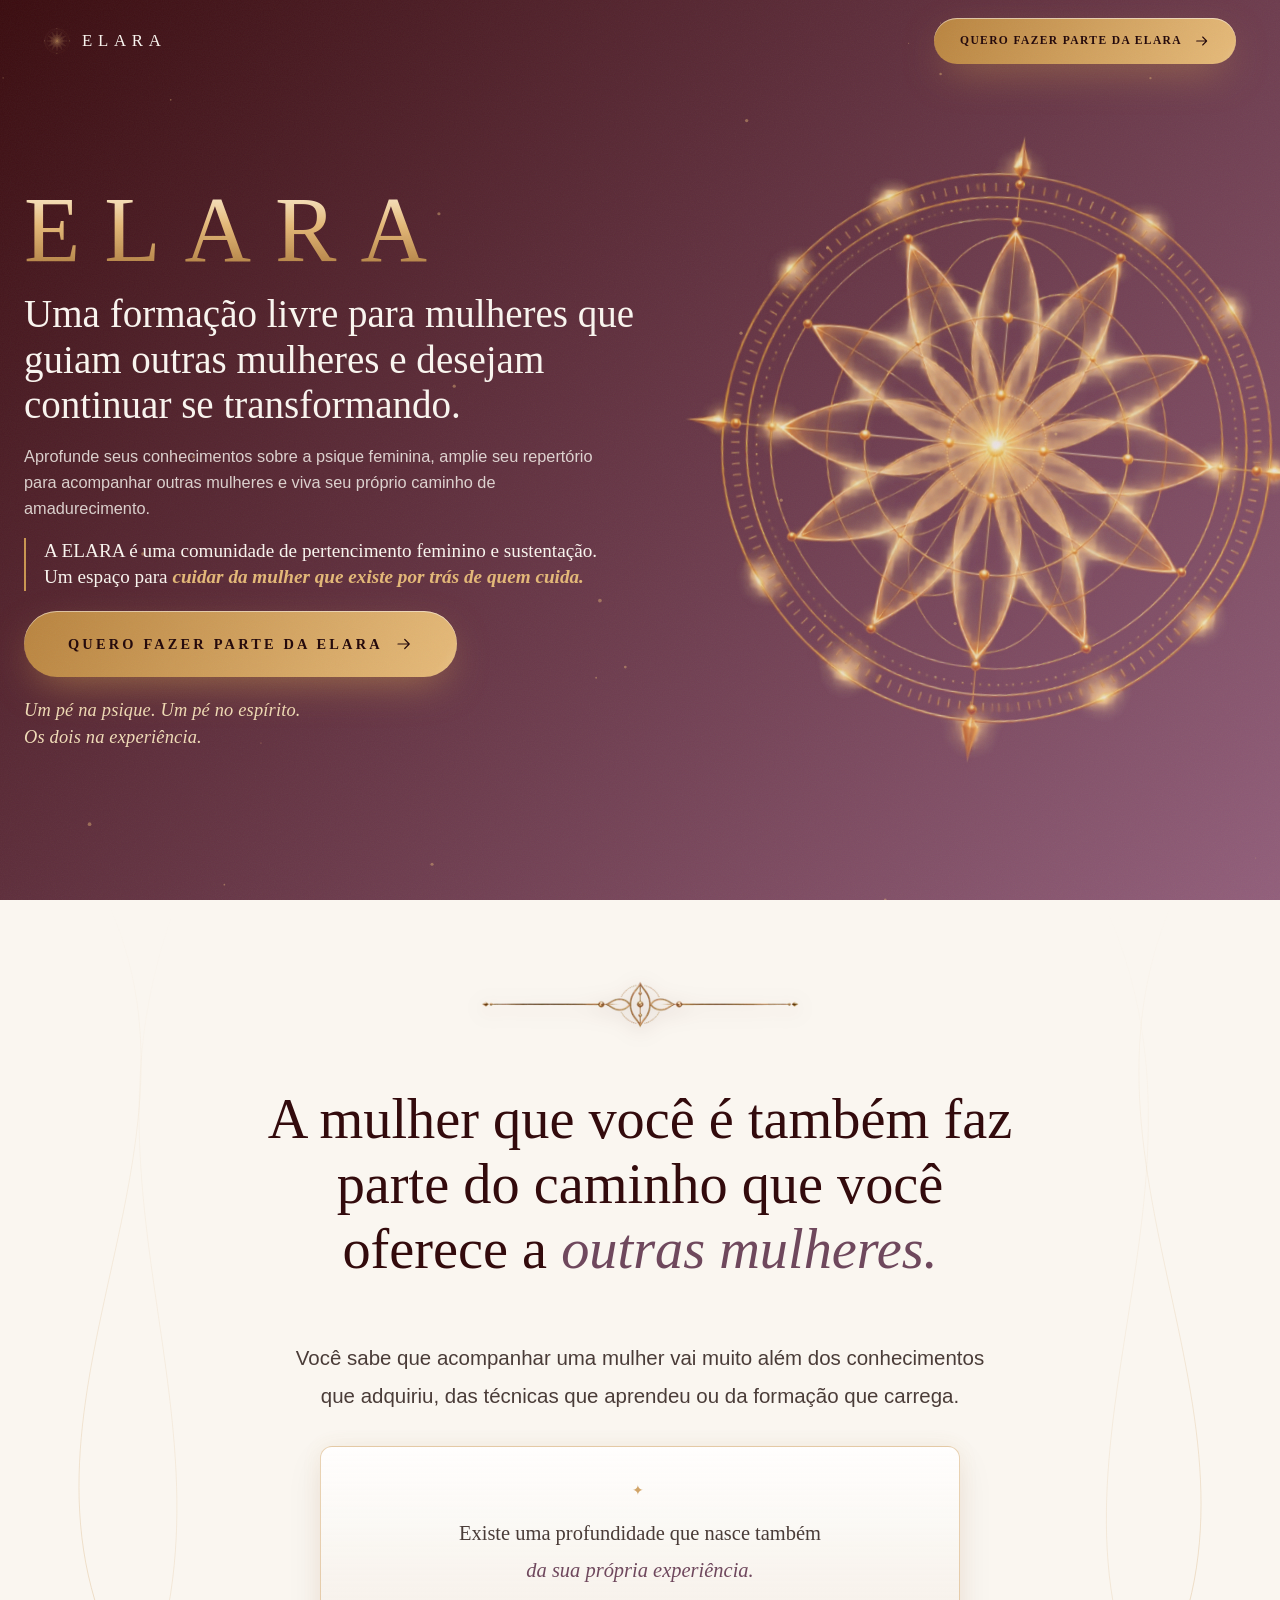
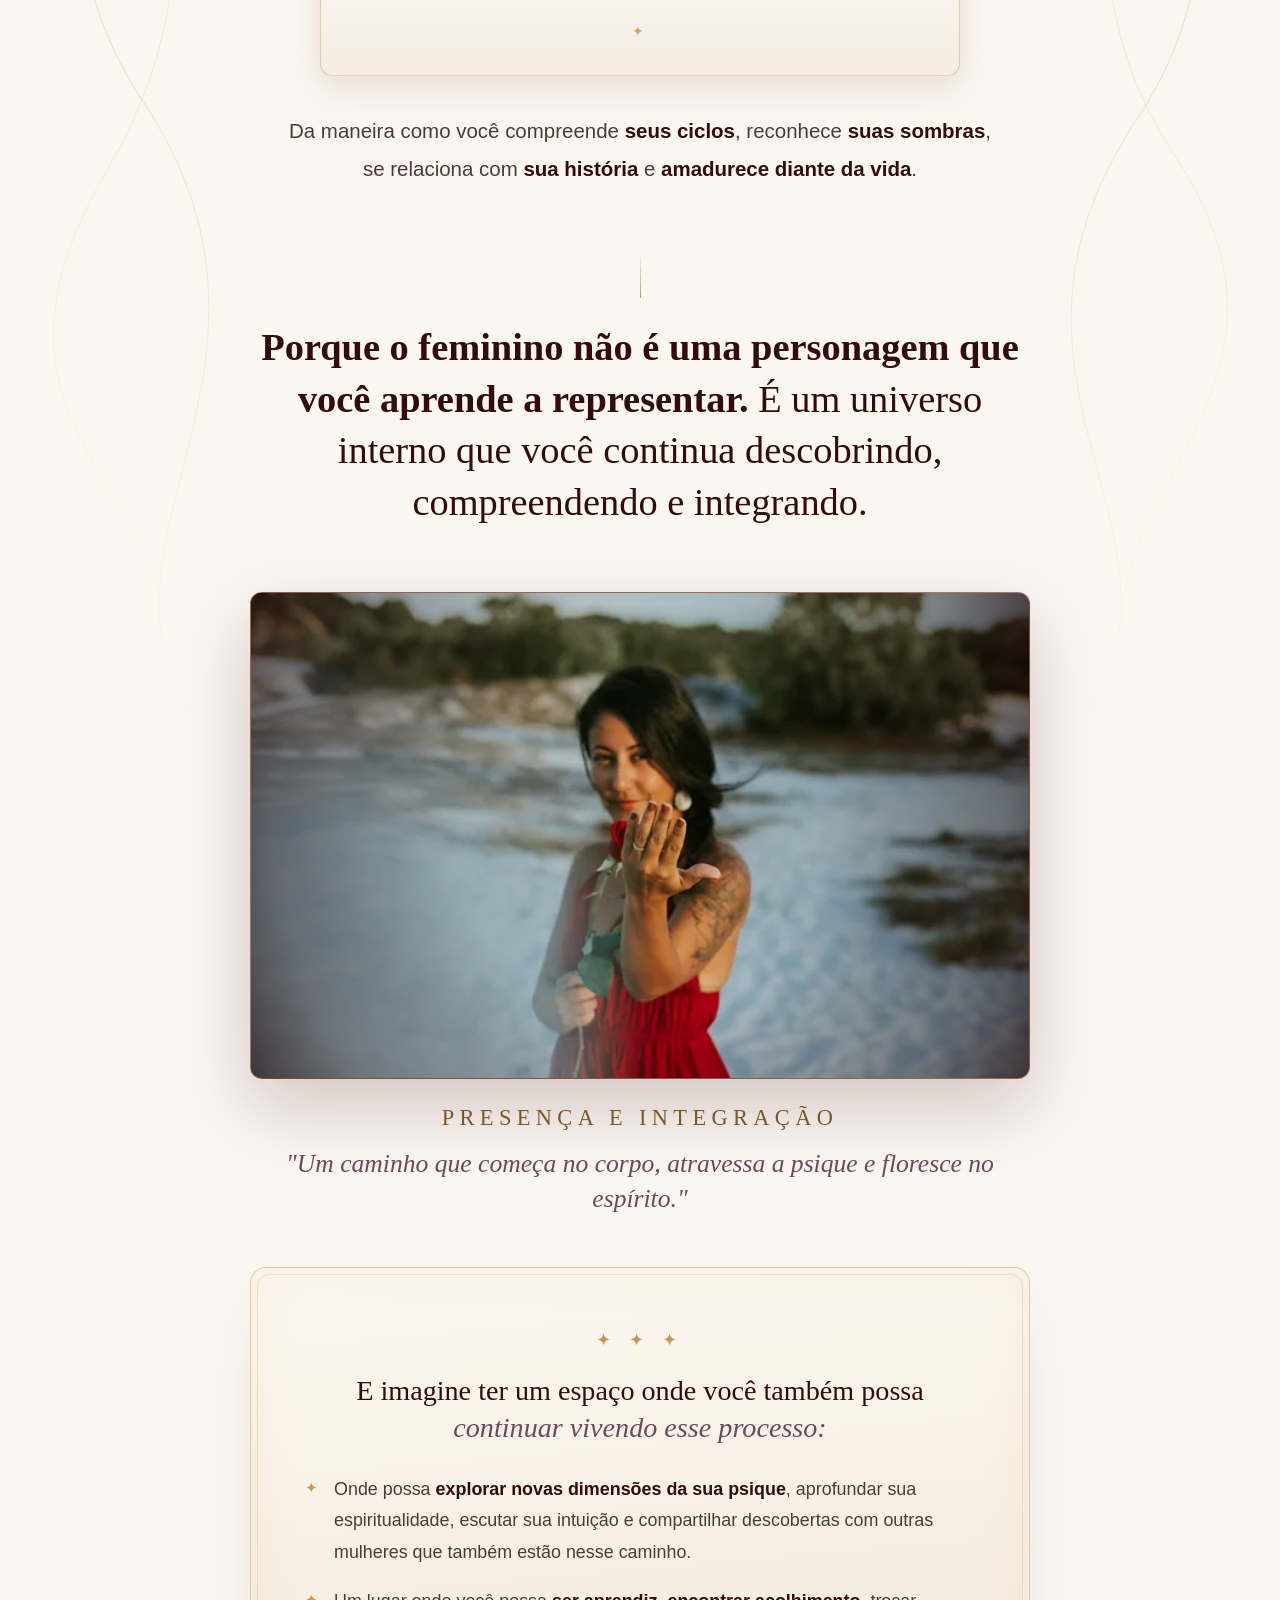
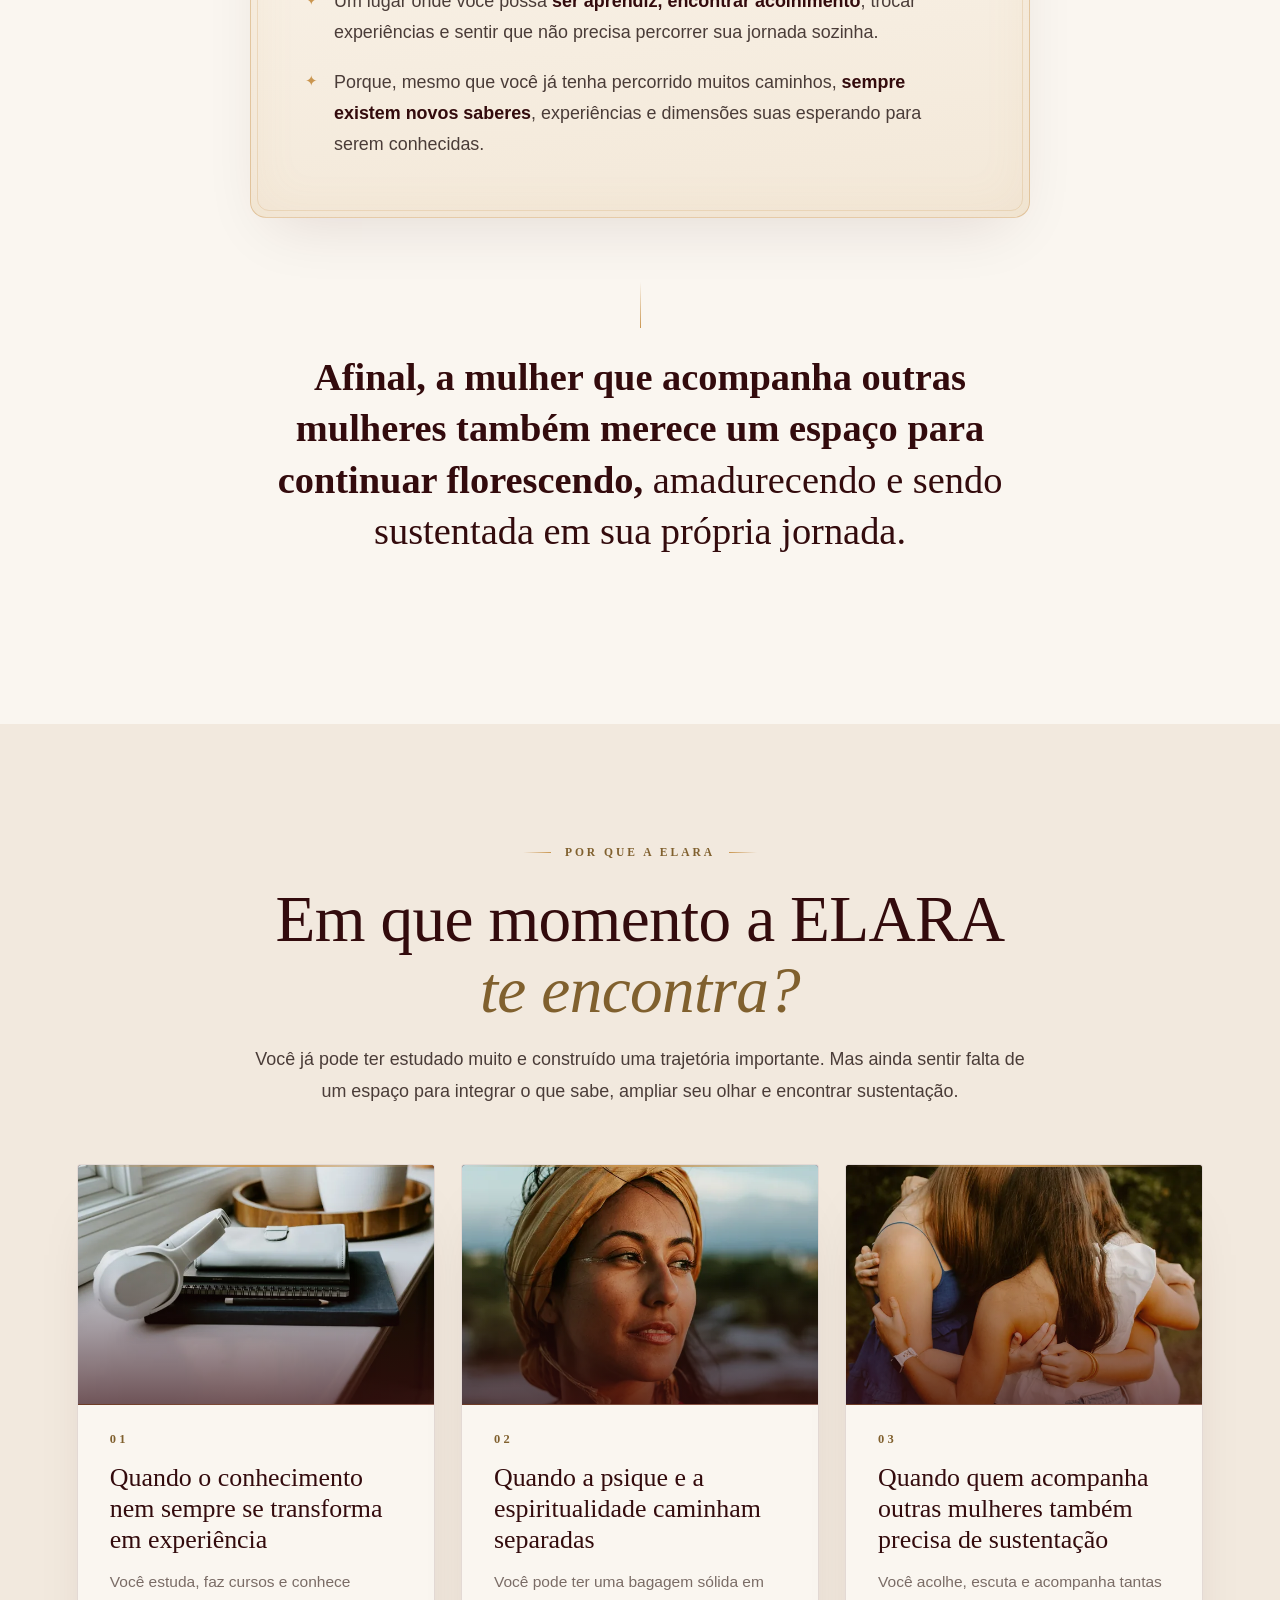
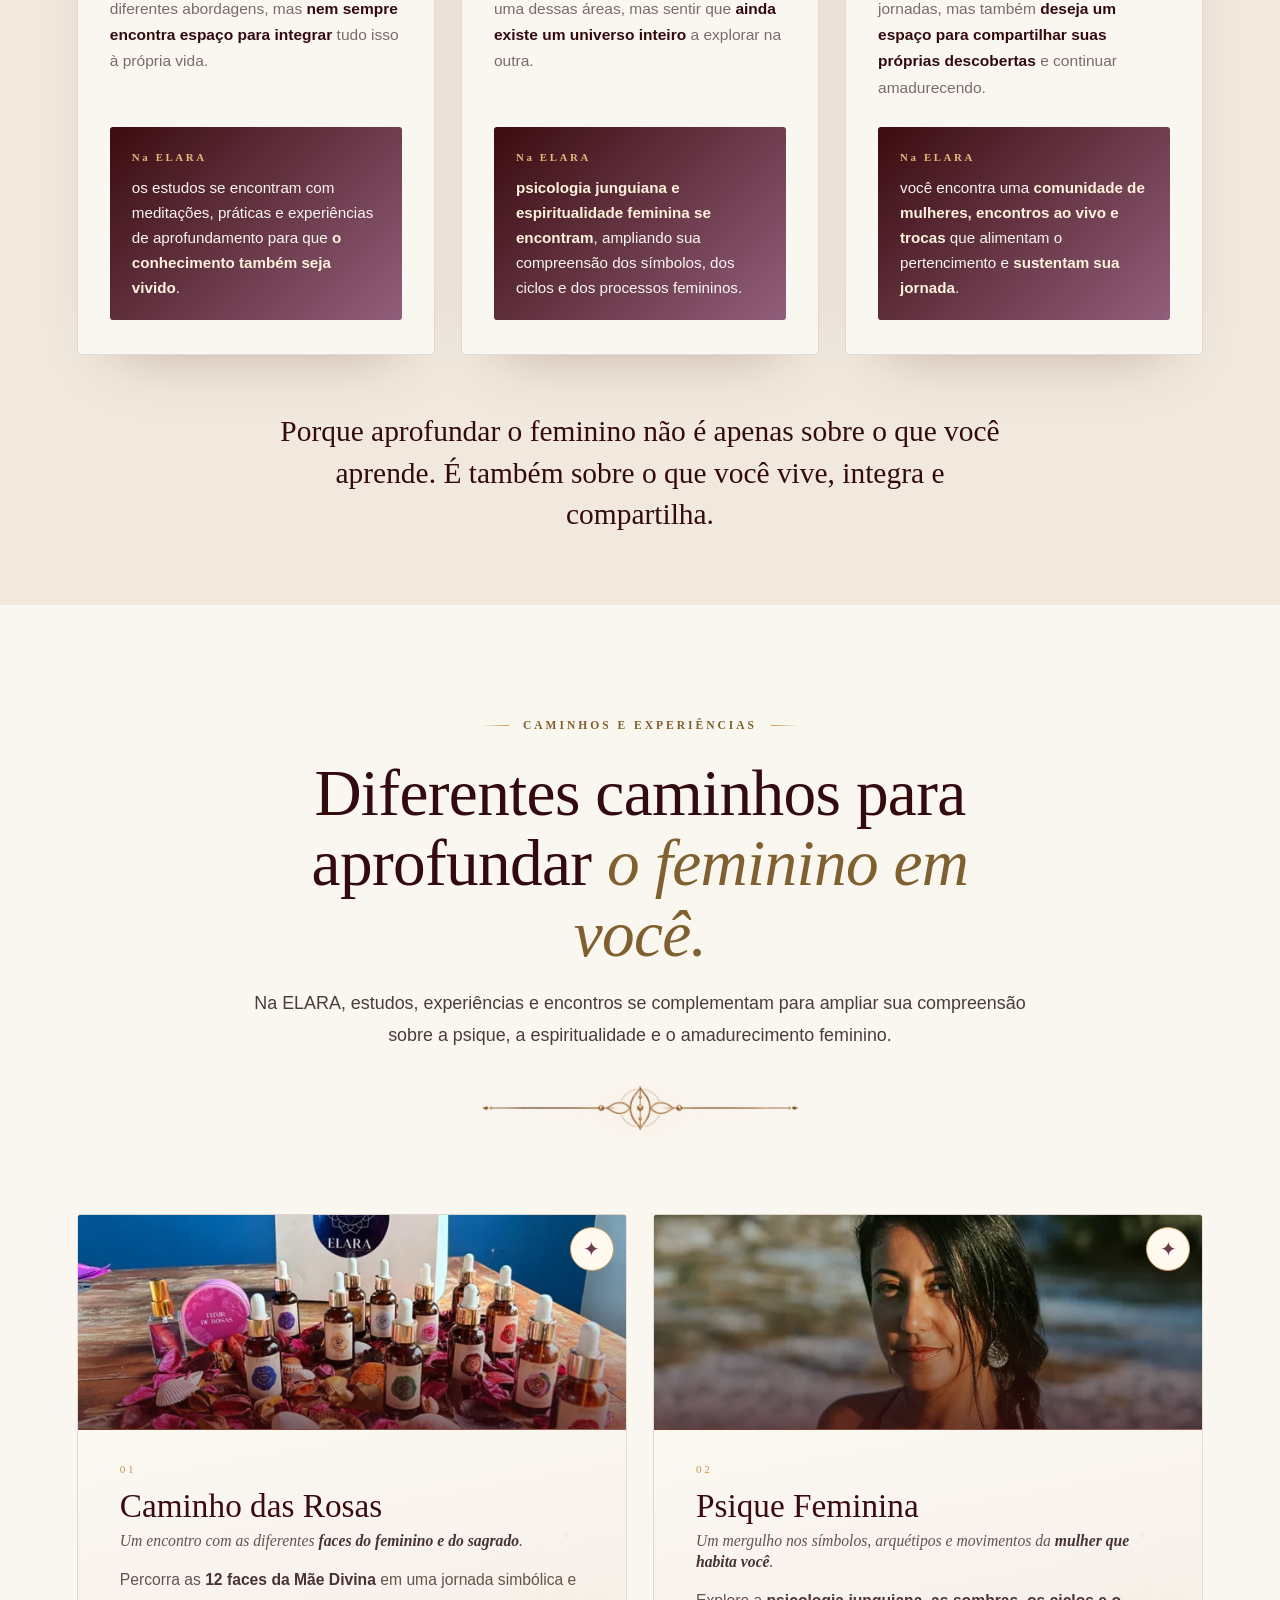
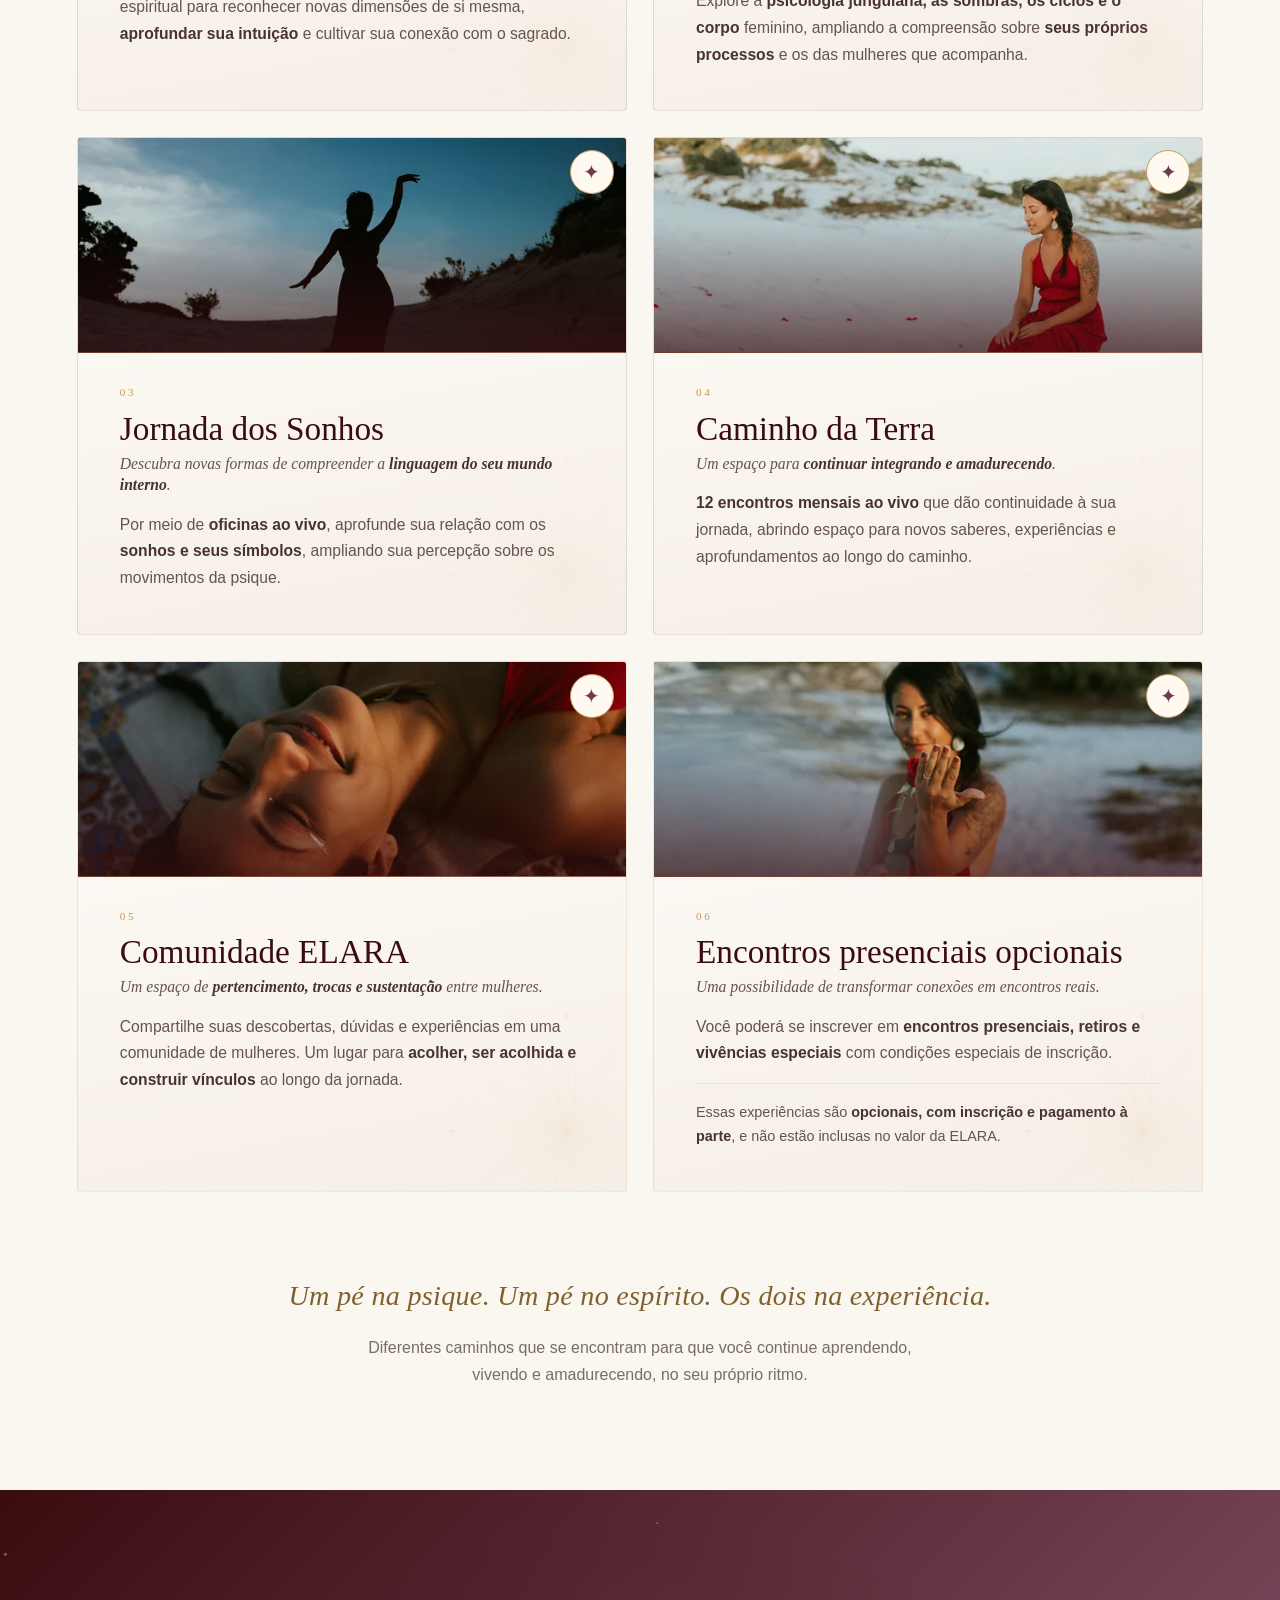
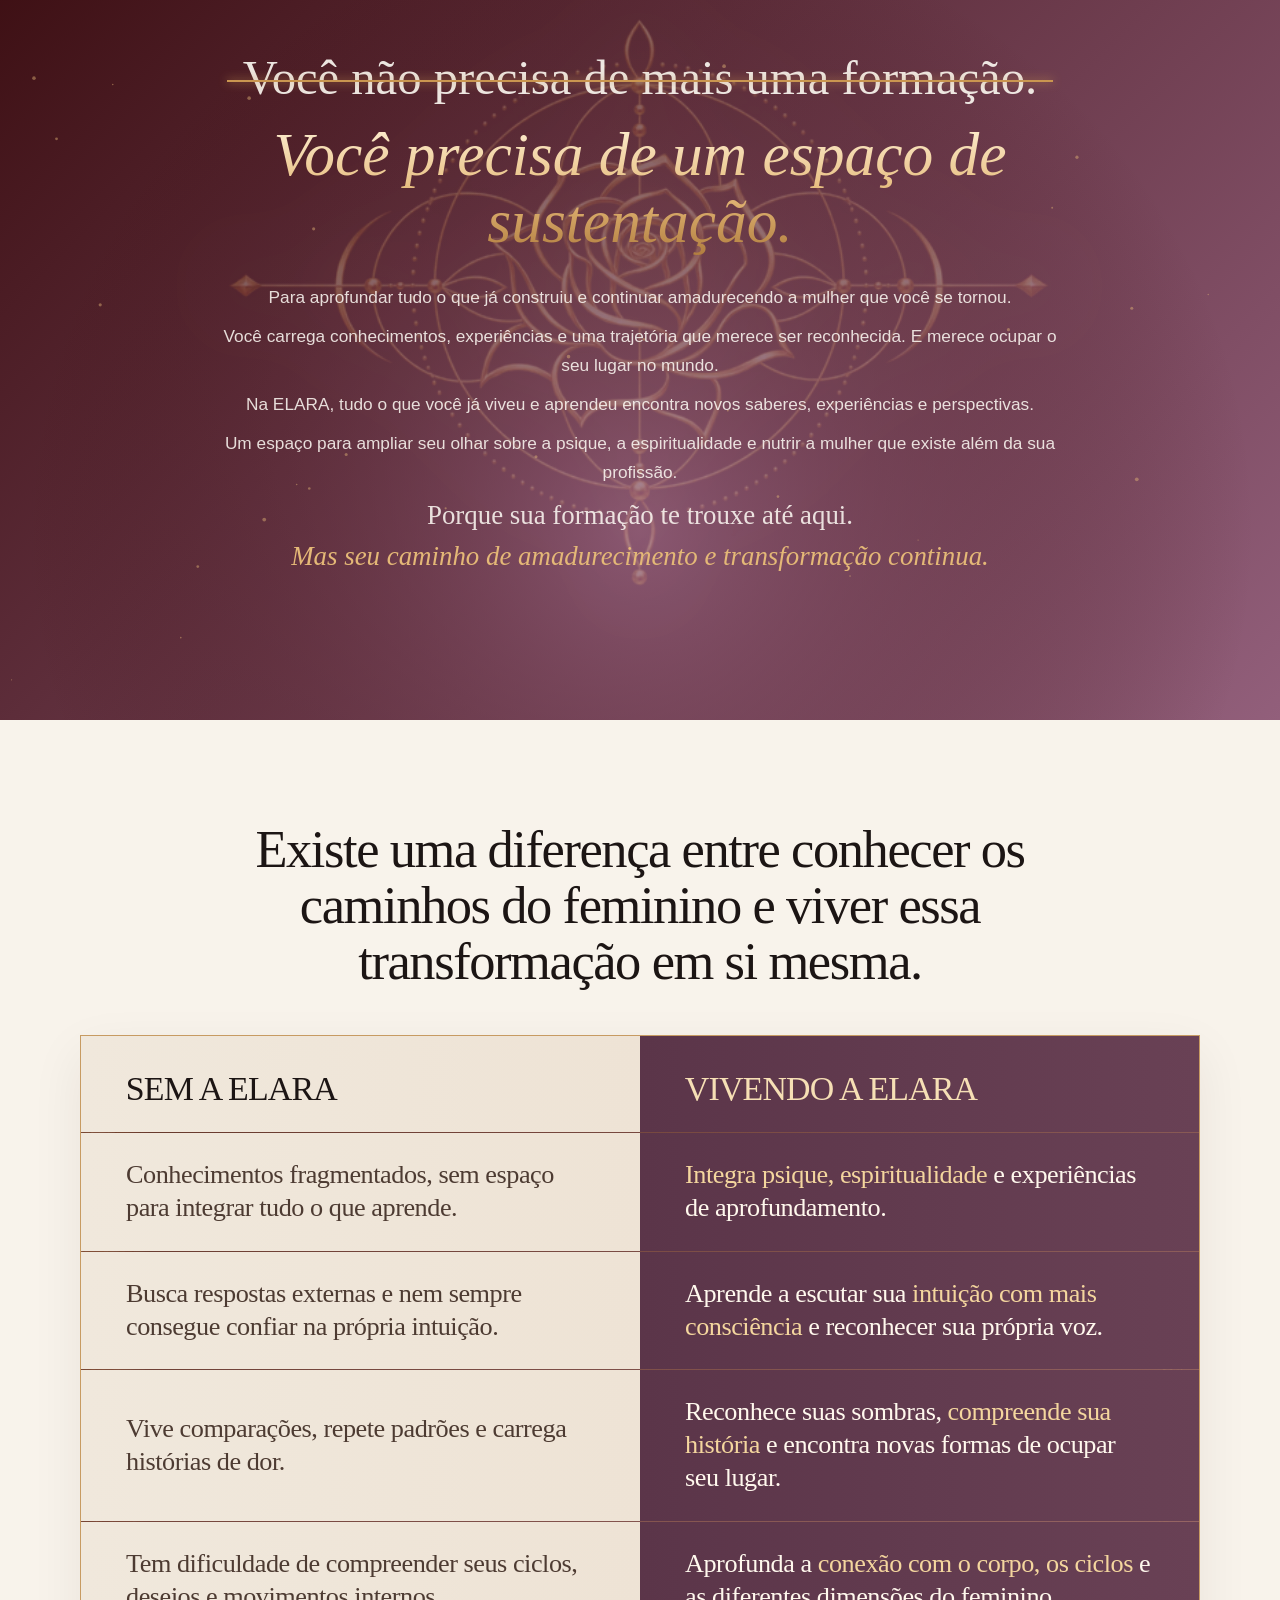
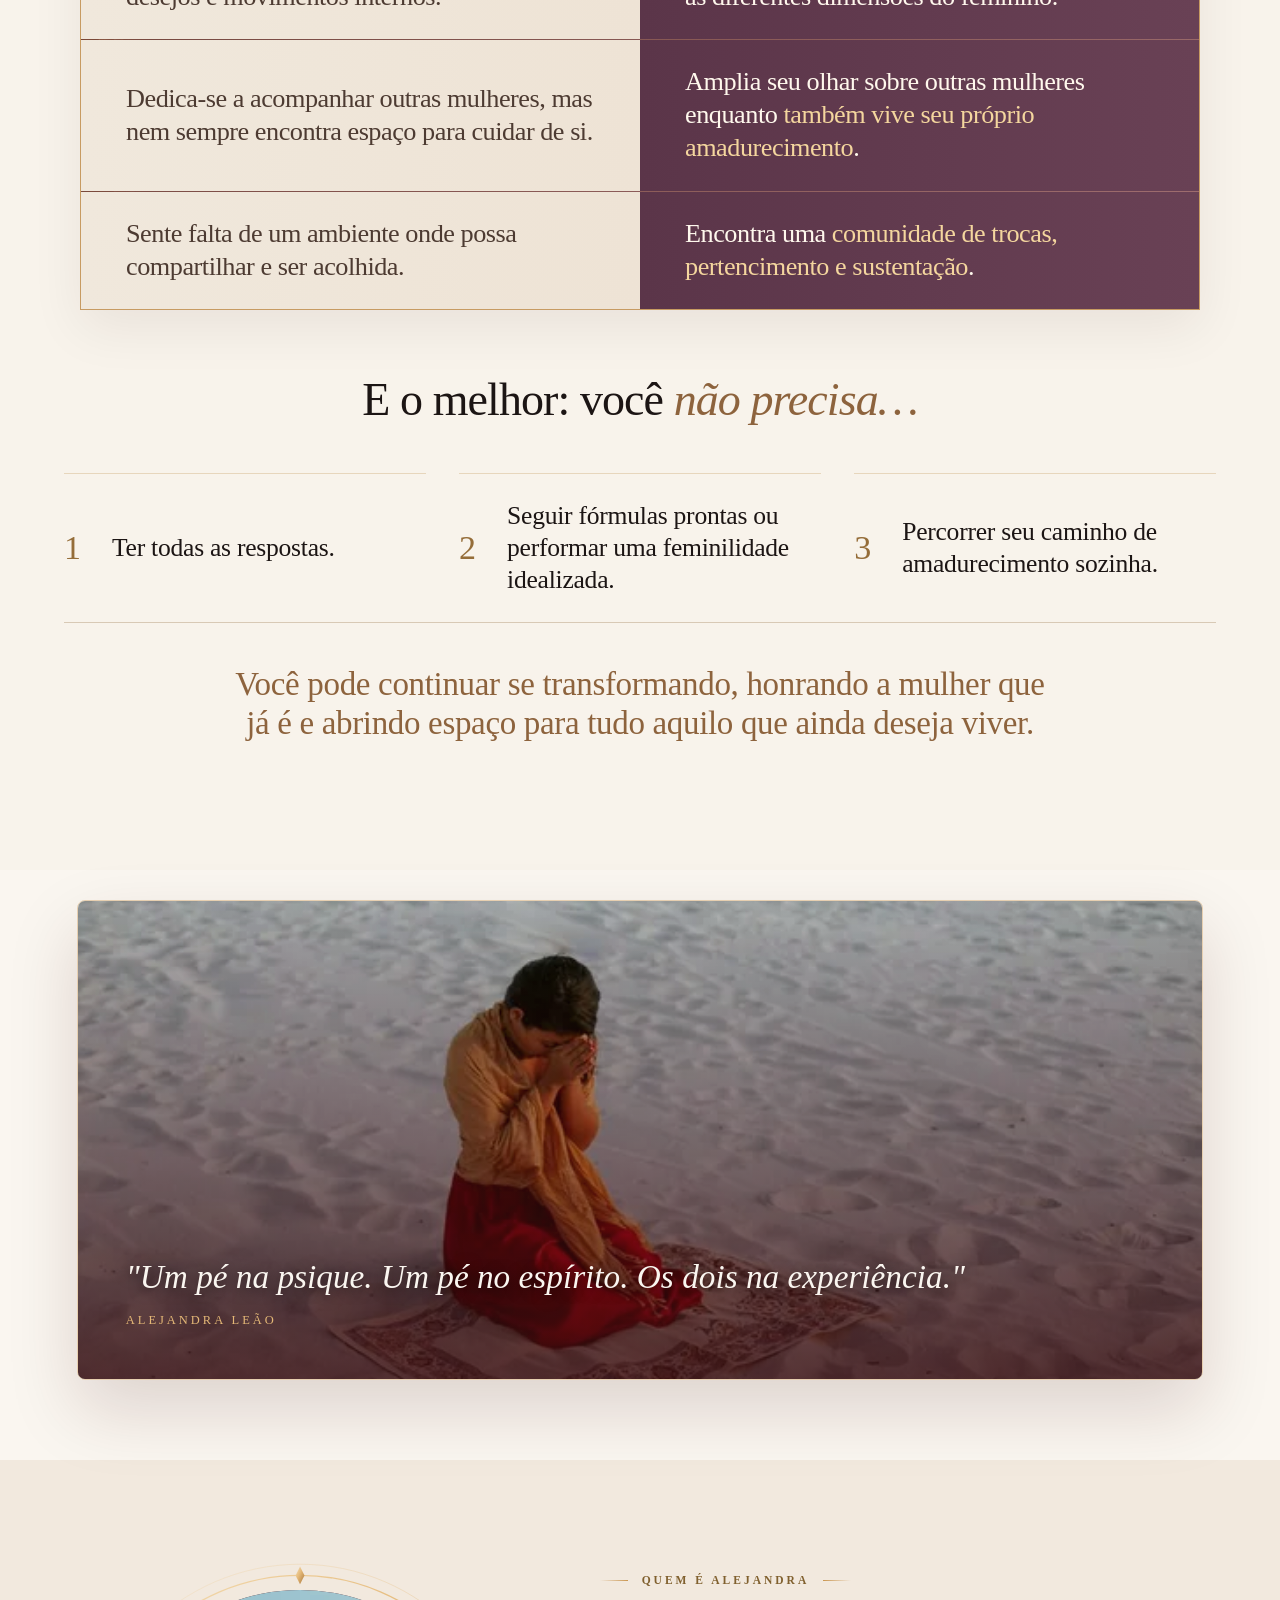
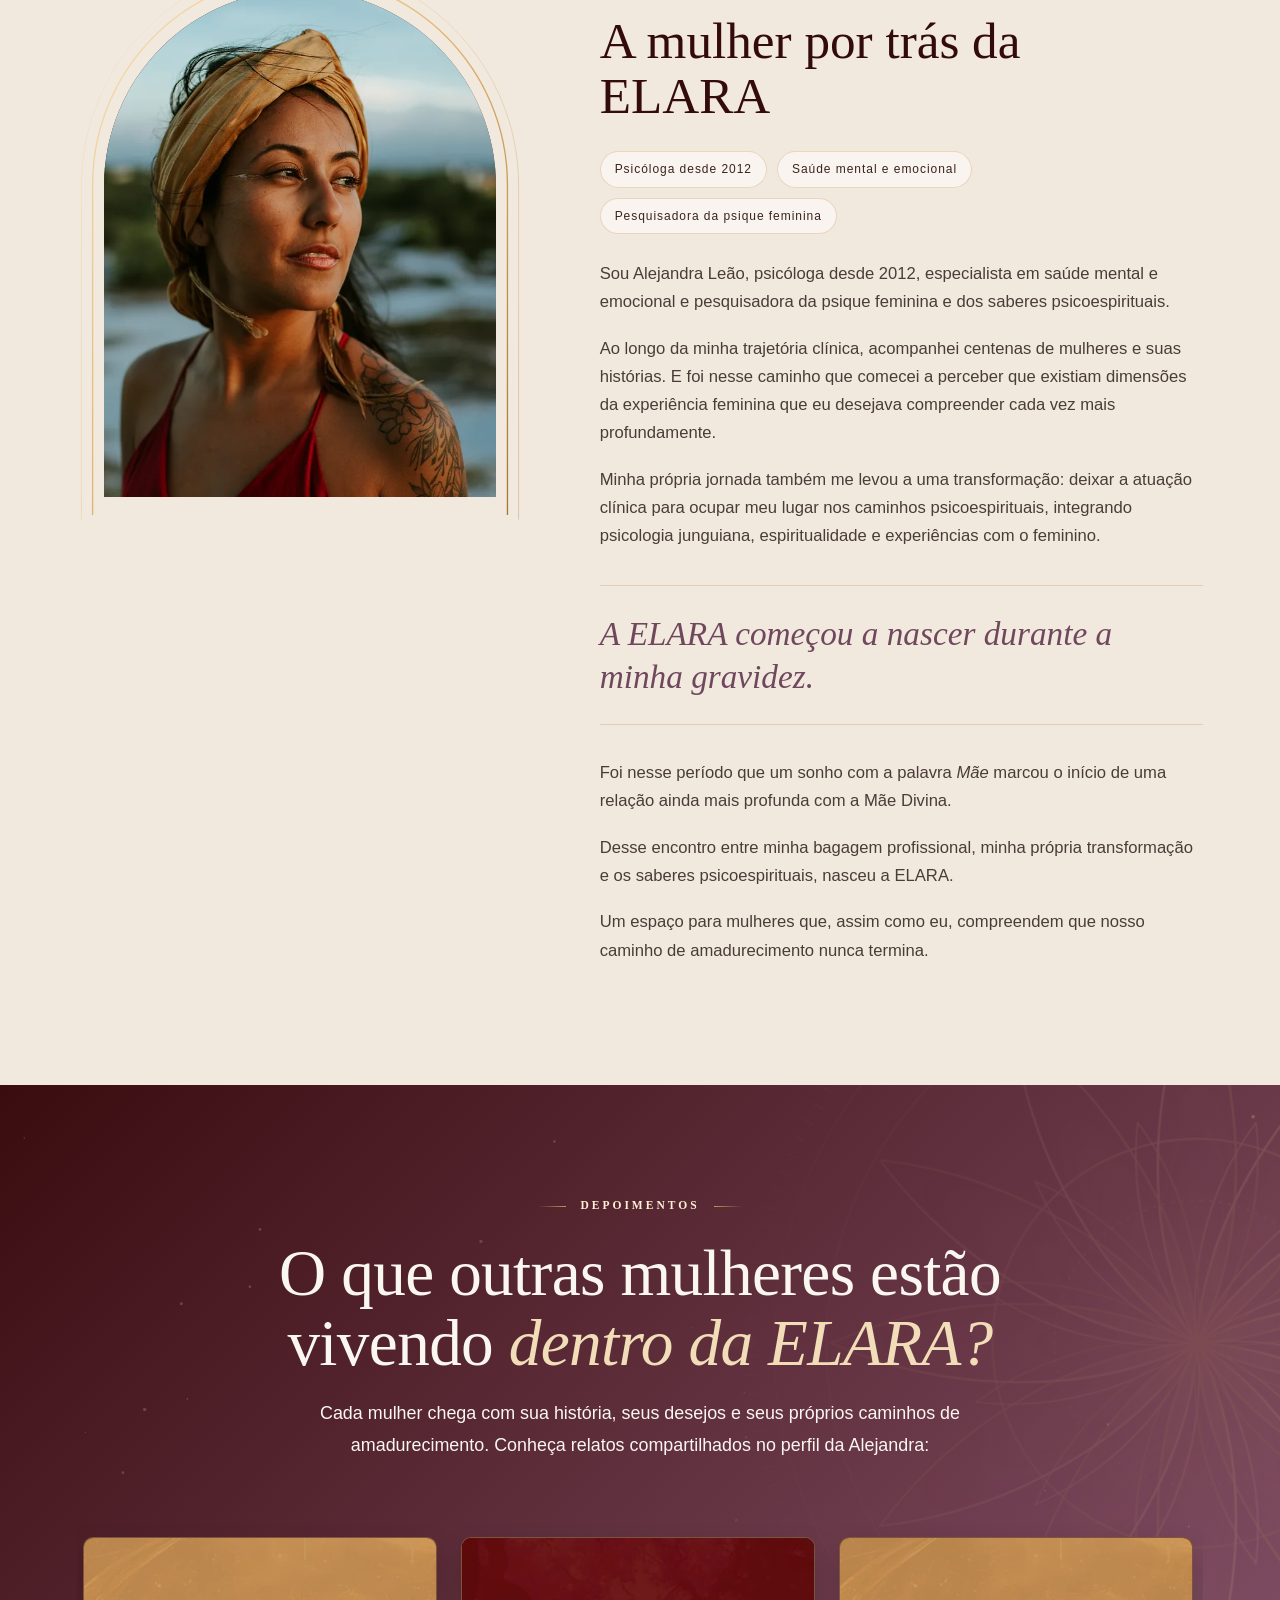
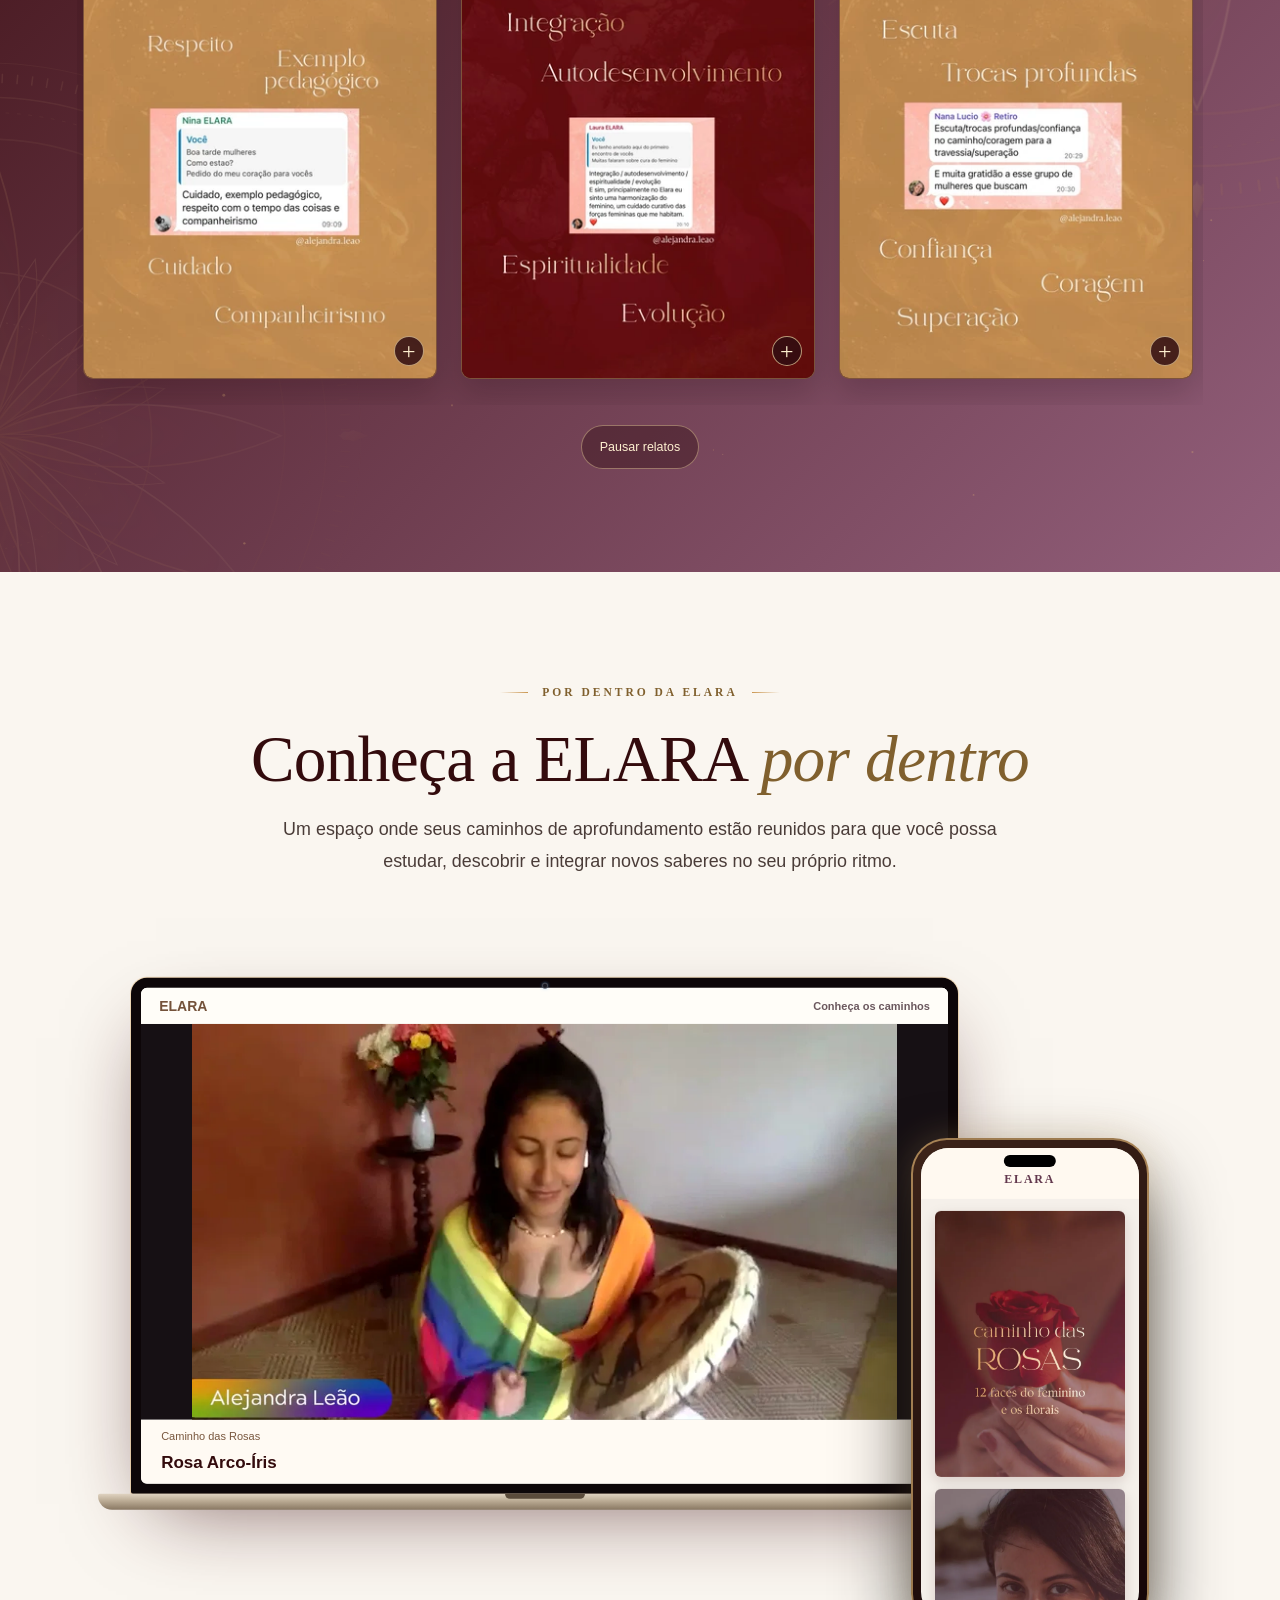
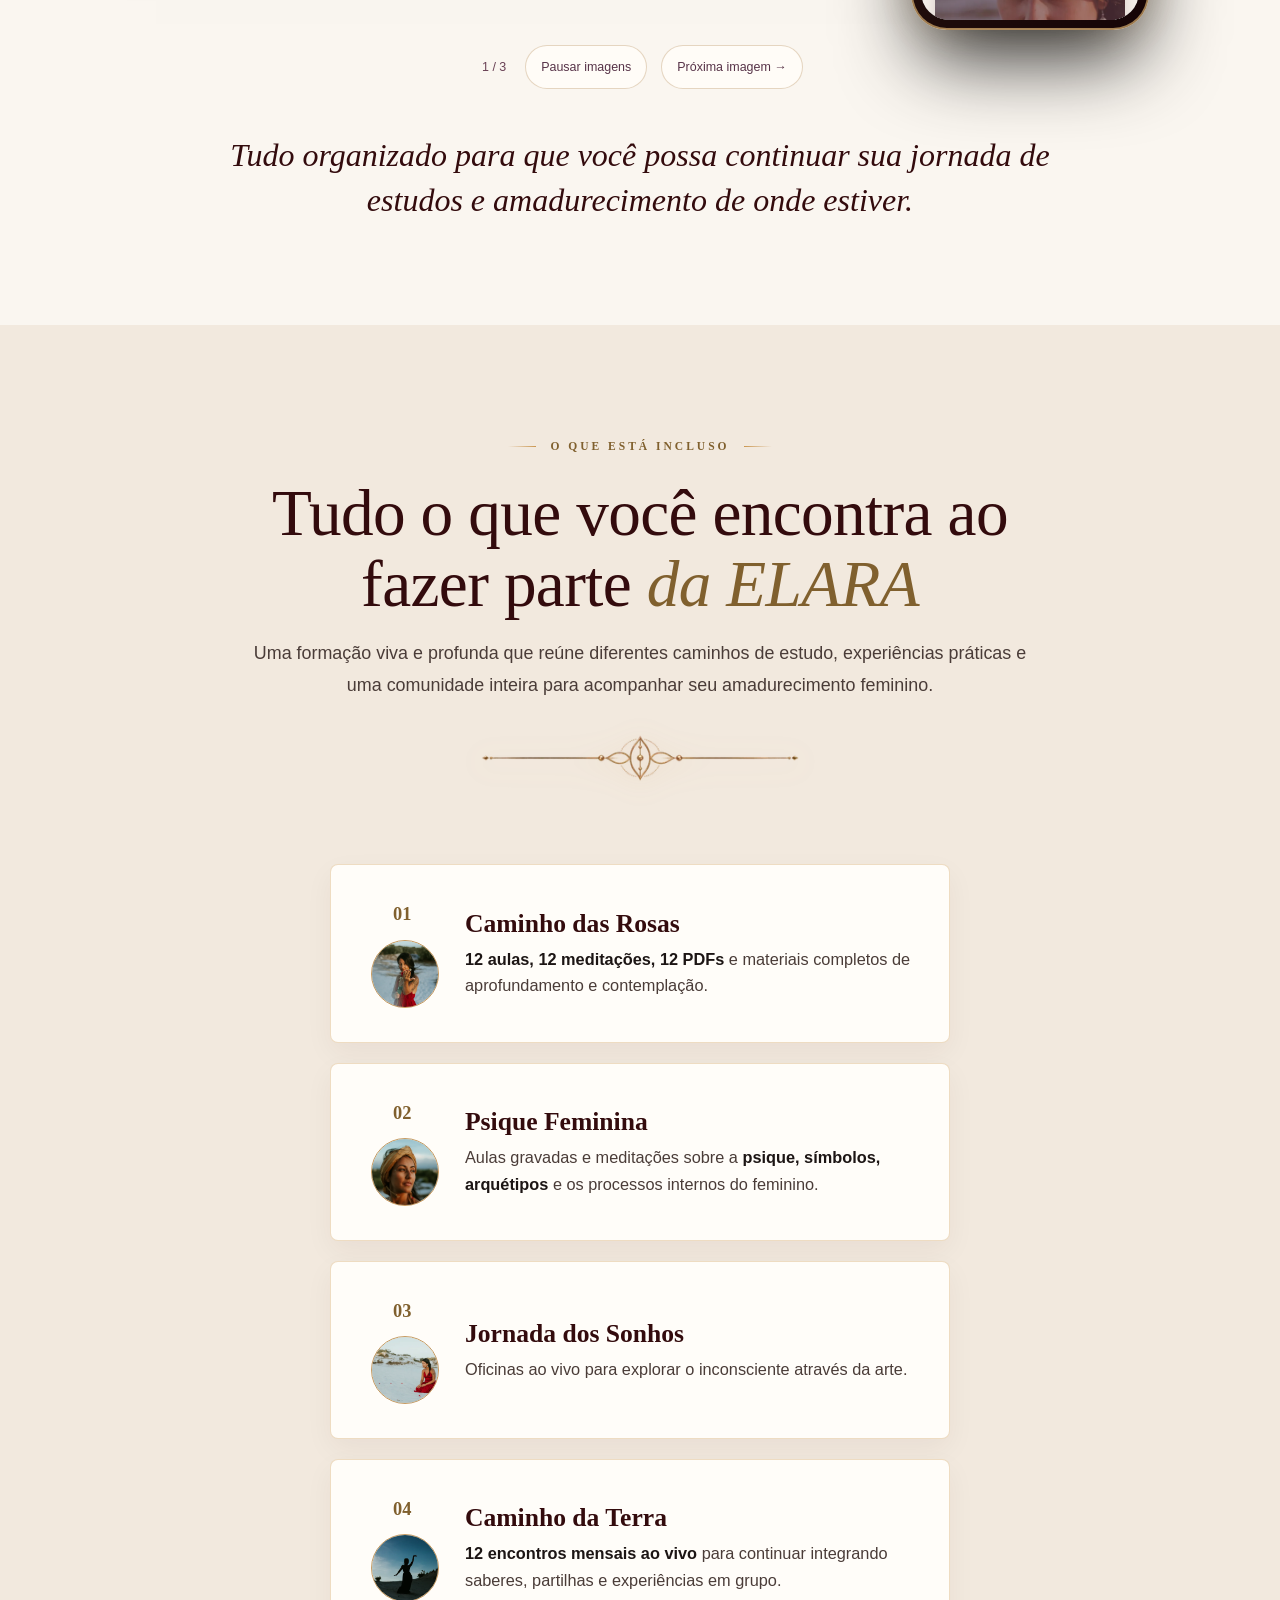
==== commit 9fa83595: "release: publish approved button and legal refinements (#21)" ====
--- a/site/index.html
+++ b/site/index.html
@@ -23,7 +23,7 @@
   <meta name="twitter:description" content="Psique, espiritualidade e experiência: formação livre e comunidade para mulheres que guiam outras mulheres.">
   <script type="application/ld+json">{"@context":"https://schema.org","@graph":[{"@type":"Person","@id":"#alejandra","name":"Alejandra Leão"},{"@type":"WebPage","@id":"#pagina","name":"ELARA — Formação livre com Alejandra Leão","inLanguage":"pt-BR","description":"Formação livre e comunidade para mulheres que guiam outras mulheres. Psique, espiritualidade e experiência.","author":{"@id":"#alejandra"},"about":{"@type":"Course","name":"ELARA","description":"Formação livre e comunidade de amadurecimento feminino, com 12 meses de acesso. Não oferece certificação nem habilitação profissional.","provider":{"@id":"#alejandra"}}}]}</script>
   <link rel="icon" href="favicon.svg" type="image/svg+xml">
-  <link rel="stylesheet" href="assets/elara-0c961c9ae4.css">
+  <link rel="stylesheet" href="assets/elara-e4d356e550.css">
 </head>
 <body>
 <a class="skip-link" href="#conteudo">Pular para o conteúdo</a>
@@ -232,7 +232,7 @@
   <a class="topbar__brand" href="#inicio" aria-label="ELARA — voltar ao início">
     <svg aria-hidden="true"><use href="#sym-mandala"/></svg> ELARA
   </a>
-  <a class="btn btn--gold" href="https://pay.kiwify.com.br/qAID3mU" id="nav-cta" data-checkout>QUERO FAZER PARTE DA ELARA <svg aria-hidden="true"><use href="#ic-arrow"/></svg></a>
+  <a class="btn btn--gold" href="https://pay.kiwify.com.br/qAID3mU" id="nav-cta" data-checkout><span class="btn__label">QUERO FAZER PARTE DA ELARA</span> <svg aria-hidden="true"><use href="#ic-arrow"/></svg></a>
   <div class="topbar__progress" id="topbarProgress"></div>
 </header>
 
@@ -253,7 +253,7 @@
       <p class="hero__text">Aprofunde seus conhecimentos sobre a psique feminina, amplie seu repertório para acompanhar outras mulheres e viva seu próprio caminho de amadurecimento.</p>
       <p class="hero__care"><span class="hero__care-l1">A ELARA é uma comunidade de pertencimento</span> <span class="hero__care-l2">feminino e sustentação. Um espaço para</span> <strong class="hero__care-highlight">cuidar da mulher que existe por trás de quem cuida.</strong></p>
       <div class="hero__actions">
-        <a class="btn btn--gold" href="https://pay.kiwify.com.br/qAID3mU" id="hero-cta" data-checkout>QUERO FAZER PARTE DA ELARA <svg aria-hidden="true"><use href="#ic-arrow"/></svg></a>
+        <a class="btn btn--gold" href="https://pay.kiwify.com.br/qAID3mU" id="hero-cta" data-checkout><span class="btn__label">QUERO FAZER PARTE DA ELARA</span> <svg aria-hidden="true"><use href="#ic-arrow"/></svg></a>
       </div>
       <p class="hero__sig signature">Um pé na psique. Um pé no espírito.<br>Os dois na experiência.</p>
     </div>
@@ -789,9 +789,7 @@
           </li>
         </ul>
         <div class="testimonial-gallery__controls" data-testimonial-controls hidden>
-          <button class="testimonial-gallery__arrow is-previous" type="button" data-gallery-prev aria-label="Relato anterior"><svg aria-hidden="true" viewBox="0 0 24 24"><path d="M5 12h14m-6-6 6 6-6 6"/></svg></button>
-          <span class="testimonial-gallery__count" data-gallery-count aria-live="polite"></span>
-          <button class="testimonial-gallery__arrow" type="button" data-gallery-next aria-label="Próximo relato"><svg aria-hidden="true" viewBox="0 0 24 24"><path d="M5 12h14m-6-6 6 6-6 6"/></svg></button>
+          <button class="testimonial-gallery__pause" type="button" data-gallery-pause aria-pressed="false">Pausar relatos</button>
         </div>
       </div>
       <dialog class="testimonial-viewer" aria-labelledby="testimonial-viewer-title" data-testimonial-viewer>
@@ -947,7 +945,7 @@
 
     <div class="deliver__closing">
       <p>Tudo isso para continuar estudando, vivendo e amadurecendo, no seu próprio ritmo.</p>
-      <a class="btn btn--gold" href="https://pay.kiwify.com.br/qAID3mU" id="deliver-cta" data-checkout>QUERO FAZER PARTE DA ELARA <svg aria-hidden="true"><use href="#ic-arrow"/></svg></a>
+      <a class="btn btn--gold" href="https://pay.kiwify.com.br/qAID3mU" id="deliver-cta" data-checkout><span class="btn__label">QUERO FAZER PARTE DA ELARA</span> <svg aria-hidden="true"><use href="#ic-arrow"/></svg></a>
     </div>
   </div>
 </section>
@@ -961,10 +959,10 @@
   <svg class="campaign__bg" viewBox="0 0 1440 900" preserveAspectRatio="xMidYMid slice" aria-hidden="true"><g id="campaignStars" fill="#E4B877"></g></svg>
   <div class="wrap">
     <div class="section-head">
+      <div class="campaign__ribbon-heading reveal"><span class="campaign-name">BLACK ROSE</span> ELARA</div>
       <div class="bf-ribbon reveal">
-        <span class="bf-ribbon__tag"><span class="campaign-name">BLACK ROSE</span> ELARA</span>
-        <span class="bf-ribbon__sep">✦</span>
-        <span class="bf-ribbon__text">LOTE ESPECIAL COM 4 EXPERIÊNCIAS EXTRAS INCLUSAS</span>
+        <span class="bf-ribbon__sep" aria-hidden="true">✦</span>
+        <span class="bf-ribbon__text"><span>LOTE ESPECIAL COM</span> <span>4 EXPERIÊNCIAS EXTRAS INCLUSAS</span></span>
       </div>
       <h2 class="h-display" id="campaign-title">Entre na <em>Black Rose</em> e receba <span>R$ 1.751</span> em experiências de presente da Elara.</h2>
       <p class="lead">Além de toda a formação de 12 meses, você garante esta trilha especial de bônus e um encontro individual com Alejandra Leão.</p>
@@ -976,10 +974,9 @@
 
       <div class="campaign__gold-header">
         <div class="campaign__gold-badge-wrap">
-          <span class="campaign__gold-badge">✦ OFERTA EXCLUSIVA DE BLACK ROSE · BÔNUS ESPECIAIS ✦</span>
+          <span class="campaign__gold-badge"><span class="campaign__badge-star" aria-hidden="true">✦</span> <span class="campaign__badge-text">OFERTA EXCLUSIVA DE <span class="campaign-name">BLACK ROSE</span> · BÔNUS ESPECIAIS</span> <span class="campaign__badge-star" aria-hidden="true">✦</span></span>
         </div>
         <div class="campaign__trail-head">
-          <svg aria-hidden="true"><use href="#em-fio"/></svg>
           <div>
             <h3>Trilha Identidade que Prospera</h3>
             <p>Uma trilha completa para olhar para sua identidade, reconhecer seu valor e fortalecer a maneira como ocupa seu lugar no mundo.</p>
@@ -1015,7 +1012,8 @@
 
       <!-- Bônus 04: Encontro individual com Alejandra -->
       <article class="campaign__one reveal">
-        <div class="campaign__one-seal">✦ BÔNUS EXTRAORDINÁRIO BLACK ROSE · SESSÃO INDIVIDUAL 1 A 1 ✦</div>
+        <div class="campaign__session-heading">BLACK ROSE</div>
+        <div class="campaign__one-seal"><span class="campaign__badge-star" aria-hidden="true">✦</span> <span class="campaign__one-seal-text"><span>BÔNUS EXTRAORDINÁRIO</span> <span>SESSÃO INDIVIDUAL 1 A 1</span></span> <span class="campaign__badge-star" aria-hidden="true">✦</span></div>
         <div class="campaign__one-inner">
           <div class="campaign__one-visual campaign__one-visual--avatar">
             <div class="campaign__avatar-frame">
@@ -1035,7 +1033,7 @@
       </article>
 
       <div class="campaign__cta">
-        <a class="btn btn--gold" href="https://pay.kiwify.com.br/qAID3mU" id="campaign-cta" data-checkout>QUERO ENTRAR NA BLACK ROSE <svg aria-hidden="true"><use href="#ic-arrow"/></svg></a>
+        <a class="btn btn--gold" href="https://pay.kiwify.com.br/qAID3mU" id="campaign-cta" data-checkout><span class="btn__label">QUERO ENTRAR NA <span class="btn__keep">BLACK ROSE</span></span> <svg aria-hidden="true"><use href="#ic-arrow"/></svg></a>
       </div>
     </div>
   </div>
@@ -1071,7 +1069,7 @@
           <li><svg aria-hidden="true"><use href="#ic-check"/></svg>12 meses de acesso</li>
           <li><svg aria-hidden="true"><use href="#ic-check"/></svg>7 dias de garantia incondicional</li>
         </ul>
-        <a class="btn btn--gold" href="https://pay.kiwify.com.br/qAID3mU" id="offer-cta" data-checkout-final>QUERO ENTRAR NA BLACK ROSE <svg aria-hidden="true"><use href="#ic-arrow"/></svg></a>
+        <a class="btn btn--gold" href="https://pay.kiwify.com.br/qAID3mU" id="offer-cta" data-checkout-final><span class="btn__label">QUERO ENTRAR NA <span class="btn__keep">BLACK ROSE</span></span> <svg aria-hidden="true"><use href="#ic-arrow"/></svg></a>
       </div>
     </div>
 
@@ -1085,7 +1083,7 @@
         <svg class="closing-ritual__mandala spin-slow" aria-hidden="true"><use href="#sym-mandala"/></svg>
         <p class="closing-ritual__quote">"A mulher que existe por trás de quem cuida merece um lugar de descanso, beleza e florescimento."</p>
         <p class="closing-ritual__sub">Seu ciclo de sustentação e pertencimento te espera.</p>
-        <a class="btn btn--gold" href="https://pay.kiwify.com.br/qAID3mU" data-checkout>QUERO FAZER PARTE DA ELARA <svg aria-hidden="true"><use href="#ic-arrow"/></svg></a>
+        <a class="btn btn--gold" href="https://pay.kiwify.com.br/qAID3mU" data-checkout><span class="btn__label">QUERO FAZER PARTE DA ELARA</span> <svg aria-hidden="true"><use href="#ic-arrow"/></svg></a>
       </div>
     </div>
   </div>
@@ -1143,7 +1141,7 @@
 
     <div class="faq__cta support-close">
       <p>Ficou com dúvida? Me chame no WhatsApp.</p>
-      <a class="btn btn--gold" href="https://wa.me/557191026649" id="whatsapp-cta" target="_blank" rel="noopener">FALAR NO WHATSAPP <svg aria-hidden="true"><use href="#ic-whats"/></svg></a>
+      <a class="btn btn--gold" href="https://wa.me/557191026649" id="whatsapp-cta" target="_blank" rel="noopener"><span class="btn__label">FALAR NO WHATSAPP</span> <svg aria-hidden="true"><use href="#ic-whats"/></svg></a>
     </div>
   </div>
 </section>
@@ -1153,12 +1151,13 @@
 <footer class="footer">
   <div class="wrap">
     <p class="footer__brand">ELARA</p>
-    <p>Alejandra Leão · Psique, espiritualidade e experiência</p>
-    <p class="footer__note">A ELARA é uma formação livre e comunidade de amadurecimento feminino. Não é formação de terapeutas, certificação ou habilitação profissional, e não substitui acompanhamento psicológico ou médico.</p>
+    <p class="footer__signature">Alejandra Leão · Psique, espiritualidade e experiência</p>
+    <p class="footer__note footer__disclaimer">A ELARA é uma formação livre e comunidade de amadurecimento feminino. Não é formação de terapeutas, certificação ou habilitação profissional, e não substitui acompanhamento psicológico ou médico.</p>
+    <nav class="footer__legal" aria-label="Documentos legais"><a href="termos-de-uso.html">Termos de Uso</a><a href="politica-de-privacidade.html">Política de Privacidade</a></nav>
     <p class="footer__note">© 2026 Alejandra Leão. Todos os direitos reservados.</p>
   </div>
 </footer>
 
-<script type="module" src="assets/elara-JHASBDL3.js"></script>
+<script type="module" src="assets/elara-BERJYBRO.js"></script>
 </body>
 </html>
--- a/site/assets/elara-e4d356e550.css
+++ b/site/assets/elara-e4d356e550.css
@@ -0,0 +1 @@
+@font-face{font-family:Cinzel;font-style:normal;font-weight:100 900;font-display:swap;src:url(fonts/09941fb1c1-cinzel-latin-wght-normal.woff2) format("woff2")}@font-face{font-family:Cormorant Garamond;font-style:normal;font-weight:100 900;font-display:swap;src:url(fonts/d80df8ff5a-cormorant-garamond-latin-wght-normal.woff2) format("woff2")}@font-face{font-family:Cormorant Garamond;font-style:italic;font-weight:100 900;font-display:swap;src:url(fonts/6f2f5c3b1a-cormorant-garamond-latin-wght-italic.woff2) format("woff2")}@font-face{font-family:Plus Jakarta Sans;font-style:normal;font-weight:100 900;font-display:swap;src:url(fonts/153fc85b70-plus-jakarta-sans-latin-wght-normal.woff2) format("woff2")}:root{--bordeaux: #3A0C0F;--bordeaux-deep: #1E0507;--bordeaux-mid: #4A1317;--wine: #640909;--earth: #3A241C;--gold: #CA9650;--gold-bright: #E4B877;--gold-pale: #F1DDB8;--gold-glow: rgba(202, 150, 80, .22);--paper: #FAF6F0;--paper-warm: #F2E9DE;--paper-deep: #E9DCCB;--ink: #1C1514;--ink-soft: #4A3C38;--ink-muted: #7A6C66;--line: rgba(202, 150, 80, .32);--line-dark: rgba(58, 12, 15, .12);--font-display: "Cormorant Garamond", Georgia, serif;--font-cinzel: "Cinzel", Georgia, serif;--font-body: "Plus Jakarta Sans", -apple-system, sans-serif;--ease-out: cubic-bezier(.16, 1, .3, 1);--wrap: min(1180px, 88vw);--wrap-narrow: min(680px, 88vw)}*,*:before,*:after{box-sizing:border-box;margin:0;padding:0}html{scroll-behavior:auto;overflow-x:clip}body{background:var(--paper);color:var(--ink);font-family:var(--font-body);font-size:16px;line-height:1.7;overflow-x:clip;-webkit-font-smoothing:antialiased;text-rendering:optimizeLegibility}img,svg{display:block;max-width:100%}a{color:inherit}button{font:inherit;cursor:pointer;border:0;background:none;color:inherit}strong,b{font-weight:650;color:var(--bordeaux)}.path-card strong,.path-card b{font-weight:650;color:var(--wine)}.path-card--dark strong,.path-card--dark b{color:var(--gold-bright);font-weight:600}.logic-card__problem strong{color:var(--bordeaux);font-weight:650}.logic-card__answer strong{color:#fff3dc;font-weight:600}.lenis.lenis-smooth{scroll-behavior:auto!important}.lenis.lenis-stopped{overflow:hidden}.wrap{width:var(--wrap);margin:0 auto;position:relative;z-index:2}.wrap-narrow{width:var(--wrap-narrow);margin:0 auto;position:relative;z-index:2}.sr-only{position:absolute;width:1px;height:1px;overflow:hidden;clip:rect(0 0 0 0);white-space:nowrap}body:after{content:"";position:fixed;inset:0;pointer-events:none;z-index:999;opacity:.05;background-image:url("data:image/svg+xml,%3Csvg xmlns='http://www.w3.org/2000/svg' width='160' height='160'%3E%3Cfilter id='n'%3E%3CfeTurbulence type='fractalNoise' baseFrequency='0.85' numOctaves='3' stitchTiles='stitch'/%3E%3C/filter%3E%3Crect width='100%25' height='100%25' filter='url(%23n)'/%3E%3C/svg%3E")}.eyebrow{font-family:var(--font-cinzel);font-size:.72rem;letter-spacing:.26em;text-transform:uppercase;font-weight:600;color:var(--gold);display:inline-flex;align-items:center;gap:14px;margin-bottom:22px}.eyebrow:before,.eyebrow:after{content:"";width:28px;height:1px;background:linear-gradient(90deg,transparent,var(--gold))}.eyebrow:after{background:linear-gradient(90deg,var(--gold),transparent)}.h-display{font-family:var(--font-display);font-weight:400;line-height:1.06;letter-spacing:-.01em;font-size:clamp(2.3rem,5vw,4.4rem)}.h-display em{font-style:italic;color:var(--gold)}.lead{font-size:clamp(1.05rem,1.4vw,1.2rem);line-height:1.8;color:var(--ink-soft)}.signature{font-family:var(--font-display);font-style:italic;font-size:clamp(1.35rem,2.2vw,1.8rem);color:var(--gold);letter-spacing:.01em}.section{position:relative;padding:clamp(70px,8vw,120px) 0;overflow:hidden}.section--dark{background:var(--bordeaux);color:var(--paper)}.section--dark .lead{color:#faf6f0c7}.section--warm{background:var(--paper-warm)}.section-head{text-align:center;margin:0 auto clamp(40px,5vw,64px);max-width:780px}.section-head .lead{margin-top:18px}.ornament-divider{display:block;width:min(320px,72vw);max-width:350px;height:auto;margin:0 auto 32px;filter:drop-shadow(0 4px 14px rgba(202,150,80,.25));pointer-events:none;-webkit-user-select:none;user-select:none}.section-head .ornament-divider,.compare__header .ornament-divider{margin:24px auto 0}.btn{position:relative;display:inline-flex;align-items:center;justify-content:center;gap:12px;padding:19px 38px;font-family:var(--font-cinzel);font-weight:600;font-size:.8rem;letter-spacing:.2em;text-transform:uppercase;text-decoration:none;border-radius:999px;overflow:hidden;isolation:isolate;transition:transform .5s var(--ease-out),box-shadow .5s var(--ease-out),color .4s;min-height:56px}.btn--gold{color:var(--bordeaux-deep);background:linear-gradient(120deg,#B9843F 0%,var(--gold-bright) 45%,#F6E2BC 55%,var(--gold) 100%);background-size:220% 100%;box-shadow:0 14px 40px -12px #ca9650a6,inset 0 1px #ffffff80;animation:btnSheen 6s ease-in-out infinite}.btn--gold:hover{transform:translateY(-3px);box-shadow:0 22px 50px -14px #ca9650d9}.btn--ghost{color:var(--gold-bright);border:1px solid var(--line);background:#ca96500f}.btn--ghost:hover{background:#ca965024;transform:translateY(-2px)}.btn--ghost-dark{color:var(--bordeaux);border:1px solid rgba(58,12,15,.25)}.btn--ghost-dark:hover{background:#3a0c0f0d;transform:translateY(-2px)}.btn svg{width:16px;height:16px;transition:transform .4s var(--ease-out)}.btn:hover svg{transform:translate(4px)}.btn__label{min-width:0}.btn__keep{white-space:nowrap}.btn__text-short{display:none}@keyframes btnSheen{0%,to{background-position:100% 0}50%{background-position:0 0}}.topbar{position:fixed;top:0;left:0;right:0;z-index:100;display:flex;align-items:center;justify-content:space-between;padding:18px max(24px,calc((100vw - 1240px)/2 + 24px));transition:background .5s,padding .5s,backdrop-filter .5s}.topbar.is-scrolled{background:#1e0507c7;-webkit-backdrop-filter:blur(14px) saturate(140%);backdrop-filter:blur(14px) saturate(140%);padding:12px max(24px,calc((100vw - 1240px)/2 + 24px));border-bottom:1px solid rgba(202,150,80,.15)}.topbar__brand{font-family:var(--font-cinzel);letter-spacing:.34em;color:var(--paper);text-decoration:none;font-size:1.05rem;display:flex;align-items:center;gap:12px}.topbar__brand svg{width:26px;height:26px;color:var(--gold)}.topbar .btn{padding:13px 26px;min-height:46px;font-size:.74rem}.topbar__progress{position:absolute;left:0;bottom:-1px;height:1px;width:100%;transform-origin:left;transform:scaleX(0);background:linear-gradient(90deg,var(--gold),var(--gold-bright))}.hero{position:relative;height:auto;min-height:100svh;max-height:none;background:radial-gradient(120% 90% at 70% 30%,#5A161B 0%,var(--bordeaux) 42%,var(--bordeaux-deep) 100%);color:var(--paper);display:flex;align-items:flex-end;justify-content:center;padding:76px 24px 0;overflow:hidden}.hero__canvas,.bordeaux-canvas{position:absolute;inset:0;width:100%;height:100%;z-index:1;pointer-events:none}.hero__grid{display:grid;grid-template-columns:1.12fr .88fr;gap:clamp(28px,4vw,60px);align-items:end;width:100%;max-width:1240px;margin:0 auto;min-height:calc(100svh - 76px)}.hero__copy{padding-bottom:clamp(24px,4.5vh,48px);align-self:center;max-width:630px}.hero__name{font-family:var(--font-cinzel);font-weight:400;font-size:clamp(3.6rem,7.2vw,5.8rem);letter-spacing:.26em;line-height:.98;margin-bottom:16px;background:linear-gradient(180deg,#FFF3DC 0%,var(--gold-bright) 45%,#A9763A 100%);-webkit-background-clip:text;background-clip:text;color:transparent}.hero__name .char{display:inline-block}.hero__headline{font-family:var(--font-display);font-weight:400;font-size:clamp(1.6rem,2.35vw,2.25rem);line-height:1.24;max-width:620px;margin-bottom:16px}.hero__text{color:#faf6f0d1;max-width:580px;margin-bottom:14px;font-size:clamp(1.02rem,1.25vw,1.14rem);line-height:1.6}.hero__care{font-family:var(--font-display);font-size:clamp(1.18rem,1.5vw,1.42rem);line-height:1.38;max-width:580px;margin:16px 0 20px;padding-left:18px;border-left:2px solid var(--gold);color:var(--paper)}.hero__care strong{font-weight:600;font-style:italic;color:var(--gold-bright)}.hero__actions{display:flex;flex-wrap:wrap;gap:16px;align-items:center;margin-top:10px}.hero__actions .btn{padding:21px 44px;font-size:.9rem;letter-spacing:.22em;min-height:62px}.hero__actions .btn svg{width:18px;height:18px}.hero__sig{font-family:var(--font-display);font-style:italic;font-size:clamp(1.15rem,1.4vw,1.32rem);line-height:1.45;color:var(--gold-pale);margin-top:20px}.hero__visual{position:relative;width:100%;height:100%;display:flex;align-items:flex-end;justify-content:center}.hero__mandala-wrap{position:absolute;left:50%;top:46%;transform:translate(-50%,-50%);width:min(650px,80vh);aspect-ratio:1;pointer-events:none;z-index:1;display:flex;align-items:center;justify-content:center}.hero__mandala-luz{width:100%;height:100%;object-fit:contain;pointer-events:none;mix-blend-mode:screen;opacity:.88}.hero__portrait{position:relative;z-index:2;height:min(660px,86vh);width:auto;display:flex;align-items:flex-end;justify-content:center;transform:translate(0);filter:drop-shadow(0 20px 50px rgba(0,0,0,.75)) drop-shadow(0 0 40px rgba(202,150,80,.22));pointer-events:none}.hero__portrait-img{height:100%;width:auto;max-width:100%;object-fit:contain;object-position:bottom center;display:block}.spin-slow{animation:spin 90s linear infinite;transform-origin:50% 50%}.spin-rev{animation:spin 140s linear infinite reverse;transform-origin:50% 50%}@keyframes spin{to{transform:rotate(360deg)}}.pulse-soft{animation:pulseSoft 5s ease-in-out infinite;transform-origin:50% 50%}@keyframes pulseSoft{0%,to{opacity:.55}50%{opacity:1}}.activation{position:relative;background:var(--paper);padding-top:clamp(48px,6vw,72px)}.activation .wrap-narrow{width:min(780px,90vw)}.activation .ornament-divider{position:relative;z-index:12;margin:0 auto clamp(24px,4vw,40px);max-width:min(320px,78vw);pointer-events:none;filter:drop-shadow(0 4px 10px rgba(58,12,15,.28))}.activation__threads{position:absolute;inset:0;z-index:0;pointer-events:none;opacity:.55}.activation__title{font-family:var(--font-display);font-size:clamp(2.3rem,4.4vw,3.6rem);line-height:1.16;color:var(--bordeaux);text-align:center;margin-bottom:56px;font-weight:400}.activation__title em{color:var(--wine)}.activation p{font-size:clamp(1.22rem,1.6vw,1.45rem);line-height:1.85;color:var(--ink-soft);margin-bottom:30px}.activation .pull{font-family:var(--font-display);font-size:clamp(1.85rem,3vw,2.5rem);line-height:1.34;color:var(--bordeaux);margin:64px auto;text-align:center;position:relative;max-width:780px}.activation .pull:before{content:"";display:block;width:1px;height:46px;margin:0 auto 24px;background:linear-gradient(transparent,var(--gold))}.scrub-words .w{opacity:.28;transition:opacity .2s linear}.activation-intro{margin:0 auto clamp(32px,4.5vw,48px);max-width:720px;text-align:center}.activation-lead{font-size:clamp(1.15rem,1.55vw,1.35rem);line-height:1.82;color:var(--ink-soft);margin-bottom:32px}.activation-depth-card{position:relative;margin:32px auto 36px;padding:clamp(22px,3.5vw,32px) clamp(20px,4vw,36px);background:linear-gradient(180deg,#ffffffe0,#f2e9deb8);border:1px solid rgba(202,150,80,.42);border-radius:12px;box-shadow:0 14px 36px #3a0c0f14,0 0 20px #ca965014;max-width:640px;text-align:center}.activation-depth-card__ornament{display:block;font-size:.85rem;color:var(--gold);letter-spacing:.3em;opacity:.85}.activation-depth-card__quote{font-family:var(--font-display);font-size:clamp(1.4rem,2.4vw,1.85rem);line-height:1.34;color:var(--bordeaux);margin:12px 0;font-weight:400}.activation-depth-card__quote em{font-style:italic;color:var(--wine);font-weight:500}.activation-facets{font-size:clamp(1.12rem,1.5vw,1.3rem);line-height:1.82;color:var(--ink-soft);margin-bottom:24px}.activation-facets strong{color:var(--bordeaux);font-weight:600}.activation-photo{margin:50px auto 44px;max-width:780px;text-align:center}.activation-photo__frame{position:relative;border-radius:12px;overflow:hidden;border:1px solid rgba(202,150,80,.45);aspect-ratio:16 / 10;box-shadow:0 28px 70px #3a0c0f33;background:#1a0406}.activation-photo__frame img{width:100%;height:100%;object-fit:cover;transition:transform .8s cubic-bezier(.16,1,.3,1);display:block}.activation-photo:hover .activation-photo__frame img{transform:scale(1.03)}.activation-photo__glow{position:absolute;inset:0;pointer-events:none;background:radial-gradient(circle at center,transparent 40%,rgba(26,4,6,.35) 80%,rgba(26,4,6,.7) 100%)}.activation-photo__caption{margin-top:20px;display:flex;flex-direction:column;gap:8px;align-items:center}.activation-photo__tag{font-family:var(--font-cinzel);font-size:1.4rem;letter-spacing:.24em;text-transform:uppercase;color:var(--gold)}.activation-photo__caption em{font-family:var(--font-display);font-size:clamp(1.5rem,2vw,1.8rem);color:var(--wine);font-style:italic;max-width:800px;line-height:1.4;text-align:center}.activation-parchment{position:relative;background:linear-gradient(175deg,#fcf7f0,#f3e8d8);border:1px solid rgba(202,150,80,.45);border-radius:16px;padding:clamp(38px,5vw,56px) clamp(28px,5vw,54px);margin:50px auto 44px;max-width:780px;box-shadow:0 24px 60px -20px #3a0c0f1f,inset 0 0 50px #ca965014}.activation-parchment:before{content:"";position:absolute;inset:6px;border:1px solid rgba(202,150,80,.22);border-radius:12px;pointer-events:none}.parchment__mark{text-align:center;color:var(--gold);font-size:1.15rem;letter-spacing:.35em;margin-bottom:16px}.parchment__lead{font-family:var(--font-display);font-weight:500;font-size:clamp(1.45rem,2.2vw,1.95rem);line-height:1.32;color:var(--bordeaux);text-align:center;margin-bottom:28px}.parchment__lead em{font-style:italic;color:var(--wine)}.parchment__body{display:flex;flex-direction:column;gap:18px}.parchment__item{display:flex;align-items:flex-start;gap:16px;font-size:clamp(1.1rem,1.4vw,1.25rem)!important;line-height:1.75!important;color:var(--ink-soft)!important;margin-bottom:0!important}.parchment__bullet{color:var(--gold);font-size:.95rem;line-height:1.9;flex-shrink:0}.parchment__item strong{color:var(--bordeaux);font-weight:600}.logic{background:var(--paper-warm)}.logic__pin{min-height:100svh;display:flex;align-items:center;padding:110px 0 70px}.logic__grid{display:grid;grid-template-columns:repeat(3,1fr);gap:26px}.logic-card{position:relative;background:var(--paper);border:1px solid var(--line-dark);border-radius:4px;padding:0 32px 34px;display:flex;flex-direction:column;box-shadow:0 30px 60px -40px #3a0c0f59;overflow:hidden;transition:transform .6s var(--ease-out),box-shadow .6s var(--ease-out)}.logic-card:hover{transform:translateY(-5px);box-shadow:0 40px 70px -35px #3a0c0f73}.logic-card:before{content:"";position:absolute;left:0;top:0;right:0;height:2px;background:linear-gradient(90deg,transparent,var(--gold),transparent);z-index:2}.logic-card__thumb-header{width:calc(100% + 64px);margin:0 -32px 24px;height:240px;overflow:hidden;border-bottom:1px solid rgba(202,150,80,.35);background:#1a0406;position:relative}.logic-card__thumb-header img{width:100%;height:100%;object-fit:cover;transition:transform .7s cubic-bezier(.16,1,.3,1);display:block}.logic-card:hover .logic-card__thumb-header img{transform:scale(1.06)}.logic-card__thumb-header:after{content:"";position:absolute;inset:0;background:linear-gradient(180deg,transparent 40%,rgba(20,4,7,.6) 100%);pointer-events:none}.logic-card__num{font-family:var(--font-cinzel);font-size:.78rem;letter-spacing:.26em;color:var(--gold);margin-bottom:12px;font-weight:600;display:inline-block}.logic-card h3{font-family:var(--font-display);font-weight:500;font-size:1.62rem;line-height:1.2;color:var(--bordeaux);margin-bottom:14px}.logic-card__problem{color:var(--ink-muted);font-size:.97rem;margin-bottom:26px}.logic-card__answer{margin-top:auto;padding:22px 22px 20px;border-radius:3px;background:linear-gradient(160deg,var(--bordeaux) 0%,#52141A 100%);color:var(--paper);font-size:.95rem;line-height:1.65;position:relative}.logic-card__answer b{display:block;font-family:var(--font-cinzel);font-size:.68rem;letter-spacing:.24em;color:var(--gold-bright);margin-bottom:8px;font-weight:600}.logic__closing{text-align:center;margin:56px auto 0;max-width:760px;font-family:var(--font-display);font-size:clamp(1.4rem,2.3vw,1.85rem);line-height:1.4;color:var(--bordeaux)}.paths{background:var(--paper)}.paths__grid{display:grid;grid-template-columns:repeat(2,1fr);gap:26px}.path-card{position:relative;padding:0 42px 42px;border-radius:4px;background:linear-gradient(170deg,#FFFDF9 0%,var(--paper-warm) 100%);border:1px solid var(--line-dark);overflow:hidden;transition:transform .7s var(--ease-out),box-shadow .7s var(--ease-out),border-color .5s}.path-card:hover{transform:translateY(-6px);box-shadow:0 40px 70px -45px #3a0c0f8c;border-color:var(--line)}.path-card__tag{font-family:var(--font-cinzel);font-size:.7rem;letter-spacing:.24em;color:var(--gold)}.path-card h3{font-family:var(--font-display);font-weight:500;font-size:clamp(1.9rem,2.6vw,2.3rem);color:var(--bordeaux);margin:6px 0;line-height:1.1}.path-card__sub{font-family:var(--font-display);font-style:italic;font-size:1.22rem;color:var(--wine);margin-bottom:16px;line-height:1.35}.path-card p{color:var(--ink-soft);font-size:.98rem}.path-card__watermark{position:absolute;right:-60px;bottom:-60px;width:240px;height:240px;color:var(--gold);opacity:.08;pointer-events:none}.path-card--has-thumb{padding-top:0;overflow:hidden}.path-card__thumb-header{width:calc(100% + 84px);margin:0 -42px 24px;height:clamp(170px,18vw,215px);overflow:hidden;border-bottom:1px solid rgba(202,150,80,.35);background:#1a0406;position:relative}.path-card__thumb-header img{width:100%;height:100%;object-fit:cover;transition:transform .7s cubic-bezier(.16,1,.3,1);display:block}.path-card:hover .path-card__thumb-header img{transform:scale(1.05)}.path-card__thumb-header:after{content:"";position:absolute;inset:0;background:linear-gradient(180deg,transparent 40%,rgba(20,4,7,.65) 100%);pointer-events:none}.paths__duo{display:grid;grid-template-columns:repeat(2,1fr);gap:26px;margin-top:26px}.path-card--dark{background:linear-gradient(165deg,var(--bordeaux) 0%,#2A0709 100%);border-color:#ca965033;color:var(--paper)}.path-card--dark h3{color:var(--paper)}.path-card--dark .path-card__sub{color:var(--gold-bright)}.path-card--dark p{color:#faf6f0bf}.path-card__note{margin-top:16px;padding-top:16px;border-top:1px solid rgba(202,150,80,.2);font-size:.9rem!important}.kit-card{margin-top:36px;display:grid;grid-template-columns:1.15fr .85fr;gap:48px;align-items:center;padding:38px 42px;border-radius:8px;border:1px solid rgba(202,150,80,.45);background:linear-gradient(135deg,#fffdf9e6,#f6eee3fa);box-shadow:0 24px 60px #3a0c0f14,0 0 0 1px #fff9 inset;position:relative;overflow:hidden}.kit-card:before{content:"";position:absolute;top:0;left:0;right:0;height:3px;background:linear-gradient(90deg,transparent,var(--gold),transparent)}.kit-card__visual{display:flex;flex-direction:column;gap:14px}.kit-card__figure{position:relative;border-radius:6px;overflow:hidden;aspect-ratio:16 / 11;background:#1a0406;border:1px solid rgba(202,150,80,.35);box-shadow:0 16px 36px #3a0c0f26}.kit-card__img{width:100%;height:100%;object-fit:cover;transition:transform .6s cubic-bezier(.16,1,.3,1),opacity .25s ease;display:block}.kit-card__figure:hover .kit-card__img{transform:scale(1.03)}.kit-card__badge{position:absolute;bottom:12px;left:12px;padding:6px 14px;font-family:var(--font-cinzel);font-size:.68rem;letter-spacing:.16em;text-transform:uppercase;color:var(--gold-bright);background:#2a0709e0;-webkit-backdrop-filter:blur(8px);backdrop-filter:blur(8px);border:1px solid rgba(202,150,80,.4);border-radius:999px;pointer-events:none}.kit-card__thumbs{display:flex;gap:10px}.kit-card__thumb{flex:1;height:84px;border-radius:6px;overflow:hidden;border:2px solid transparent;padding:0;background:#2a0709;cursor:pointer;transition:border-color .25s,transform .25s,opacity .25s;opacity:.65}.kit-card__thumb img{width:100%;height:100%;object-fit:cover;display:block}.kit-card__thumb:hover{opacity:1;transform:translateY(-2px)}.kit-card__thumb.is-active{border-color:var(--gold);opacity:1;box-shadow:0 4px 12px #ca96504d}.kit-card h3{font-family:var(--font-display);font-weight:500;font-size:2.15rem;color:var(--bordeaux);line-height:1.1;margin:6px 0 10px}.kit-card__highlights{display:grid;grid-template-columns:1fr;gap:10px;margin-top:22px;padding-top:20px;border-top:1px solid rgba(202,150,80,.25)}.kit-card__highlights span{display:flex;align-items:center;gap:10px;font-size:.94rem;color:var(--ink);font-weight:500}.kit-card__highlights svg{flex:0 0 16px;width:16px;height:16px;color:var(--gold)}.paths__closing{text-align:center;margin-top:80px}.paths__closing p:last-child{color:var(--ink-muted);max-width:560px;margin:14px auto 0}.roses-stage{position:relative;background:var(--bordeaux-deep);color:var(--paper);overflow:hidden}.roses-stage__aura{position:absolute;inset:-20%;z-index:0;transition:background 1.2s ease;background:radial-gradient(circle at 30% 50%,rgba(240,235,225,.18),transparent 55%)}.roses-stage__inner{position:relative;z-index:2;min-height:100svh;display:grid;grid-template-rows:auto 1fr auto;padding:96px 5vw 40px}.roses-stage__top{display:flex;align-items:center;gap:24px;font-family:var(--font-cinzel);font-size:.7rem;letter-spacing:.24em;color:var(--gold-bright);text-transform:uppercase}.roses-stage__track{flex:1;height:1px;background:#ca965038;position:relative}.roses-stage__fill{position:absolute;inset:0;transform-origin:left;transform:scaleX(0);background:linear-gradient(90deg,var(--gold),var(--gold-bright));box-shadow:0 0 12px var(--gold)}.roses-stage__body{display:grid;grid-template-columns:1fr 1fr;gap:6vw;align-items:center}.roses-portal{position:relative;width:min(78vw,500px);aspect-ratio:1;justify-self:center}.roses-portal__ring{position:absolute;inset:0}.roses-portal__lens{position:absolute;inset:21%;border-radius:50%;overflow:hidden;background:#140305;box-shadow:0 0 0 1px var(--gold-bright),0 0 70px #ca965066,inset 0 0 40px #000}.roses-portal__lens img{position:absolute;inset:0;width:100%;height:100%;object-fit:cover;opacity:0;transform:scale(1.18);filter:saturate(.9);transition:opacity .9s var(--ease-out),transform 1.4s var(--ease-out)}.roses-portal__lens img.is-active{opacity:1;transform:scale(1.02)}.roses-portal__lens:after{content:"";position:absolute;inset:0;background:radial-gradient(circle,transparent 42%,rgba(20,3,5,.9) 100%)}.roses-portal__dots{position:absolute;inset:0}.roses-portal__dots span{position:absolute;left:50%;top:50%;width:8px;height:8px;margin:-4px;border-radius:50%;background:#ca96504d;transition:background .4s,box-shadow .4s,transform .4s}.roses-portal__dots span.is-on{background:var(--gold-bright);box-shadow:0 0 14px var(--gold-bright)}.roses-portal__dots span.is-current{transform:scale(1.8)}.roses-copy__count{font-family:var(--font-cinzel);font-size:.78rem;letter-spacing:.26em;color:var(--gold);margin-bottom:14px}.roses-copy__name{position:relative;height:clamp(4rem,8vw,6.4rem);margin-bottom:28px;overflow:hidden}.roses-copy__name span{position:absolute;left:0;top:0;font-family:var(--font-display);font-weight:400;font-size:clamp(3rem,6.4vw,5.4rem);line-height:1.1;white-space:nowrap;opacity:0;transform:translateY(60%);transition:opacity .7s var(--ease-out),transform .9s var(--ease-out)}.roses-copy__name span.is-active{opacity:1;transform:translateY(0)}.roses-copy__name span.is-past{transform:translateY(-60%)}.roses-copy h2{font-family:var(--font-display);font-weight:400;font-style:italic;font-size:clamp(1.35rem,2vw,1.7rem);color:var(--gold-bright);line-height:1.3;margin-bottom:18px}.roses-copy p{color:#faf6f0c7;max-width:470px}.roses-stage__foot{display:flex;justify-content:space-between;font-size:.78rem;color:#faf6f073;letter-spacing:.06em;border-top:1px solid rgba(202,150,80,.14);padding-top:16px}.diff{background:var(--bordeaux-deep);color:var(--paper)}.diff__panel{height:auto;max-height:none;min-height:calc(100svh - 70px);display:flex;flex-direction:column;align-items:center;justify-content:center;text-align:center;position:relative;padding:clamp(36px,5vh,60px) 24px clamp(20px,3.5vh,40px);box-sizing:border-box;overflow:clip}.diff__bg{position:absolute;inset:0;z-index:0;pointer-events:none}.diff__mandala-rose{position:absolute;left:50%;top:50%;transform:translate(-50%,-50%);width:min(880px,92vw);aspect-ratio:1024 / 682;object-fit:contain;pointer-events:none;opacity:.28;mix-blend-mode:screen;filter:drop-shadow(0 0 35px rgba(228,184,119,.45));z-index:1;transition:opacity .8s ease,transform .8s ease}.diff__line1{position:relative;display:inline-block;font-family:var(--font-display);font-weight:400;font-size:clamp(2.1rem,3.8vw,3.6rem);line-height:1.15;color:#faf6f0eb}.diff__strike{position:absolute;left:-2%;right:-2%;top:52%;height:2px;background:var(--gold);transform-origin:left;transform:scaleX(1);box-shadow:0 0 10px var(--gold)}.diff__line2{display:block;margin-top:clamp(10px,1.6vh,20px);font-family:var(--font-display);font-style:italic;font-weight:500;font-size:clamp(2.4rem,4.8vw,4.4rem);line-height:1.1;background:linear-gradient(180deg,#FFF1D6,var(--gold-bright) 55%,#B07C3E);-webkit-background-clip:text;background-clip:text;color:transparent}.diff__body{max-width:860px;margin:clamp(20px,3vh,32px) auto 0;color:#faf6f0e0;font-size:clamp(1.06rem,1.35vw,1.25rem);line-height:1.65}.diff__body p+p{margin-top:clamp(8px,1.2vh,14px)}.diff__close{margin-top:clamp(18px,2.6vh,30px);font-family:var(--font-display);font-size:clamp(1.38rem,2.1vw,1.85rem);line-height:1.35}.diff__close span{display:block}.diff__close span:last-child{color:var(--gold-bright);font-style:italic;margin-top:4px}.diff[data-diff-reveal=pending] .diff__strike,.diff[data-diff-reveal=running] .diff__strike{transform:scaleX(0)}.photo-break{padding:30px 0 80px;background:var(--paper)}.photo-break__card{position:relative;border-radius:8px;overflow:hidden;aspect-ratio:21 / 9;max-height:480px;min-height:280px;box-shadow:0 30px 70px #3a0c0f26;border:1px solid rgba(202,150,80,.4)}.photo-break__card img{width:100%;height:100%;object-fit:cover;object-position:center 38%;display:block;filter:contrast(1.04) saturate(1.05)}.photo-break__overlay{position:absolute;inset:0;background:linear-gradient(180deg,#1e05070d,#1e0507b8);display:flex;flex-direction:column;justify-content:flex-end;padding:clamp(24px,5vw,48px)}.photo-break__quote{font-family:var(--font-display);font-style:italic;font-size:clamp(1.4rem,2.6vw,2.2rem);color:var(--paper);line-height:1.25;max-width:780px;margin:0;text-shadow:0 2px 14px rgba(0,0,0,.6)}.photo-break__author{font-family:var(--font-cinzel);font-size:.78rem;letter-spacing:.24em;text-transform:uppercase;color:var(--gold-bright);margin-top:12px;display:block}.author{background:var(--paper-warm);position:relative}.author__grid{display:grid;grid-template-columns:.85fr 1.15fr;gap:6vw;align-items:start}.author__sticky-wrap{position:relative;width:100%;max-width:460px;justify-self:center;z-index:2}.author__portrait{position:relative;aspect-ratio:4 / 5;width:100%;max-width:460px;justify-self:center;will-change:transform}.author__frame{position:absolute;inset:0;color:var(--gold);z-index:3;pointer-events:none}.author__photo{position:absolute;inset:5% 6% 4%;border-radius:999px 999px 4px 4px;overflow:hidden;background:radial-gradient(circle at 50% 35%,#6B1C22,var(--bordeaux) 60%,var(--bordeaux-deep));display:grid;place-items:center}.author__photo img{width:100%;height:100%;object-fit:cover}.author__monogram{font-family:var(--font-cinzel);font-size:4.6rem;letter-spacing:.1em;color:var(--gold-bright);opacity:.8;text-align:center;line-height:1}.author__monogram small{display:block;font-size:.62rem;letter-spacing:.3em;margin-top:18px;opacity:.7}.author h2{font-family:var(--font-display);font-weight:400;font-size:clamp(2.2rem,4vw,3.4rem);color:var(--bordeaux);line-height:1.08;margin-bottom:28px}.author p{color:var(--ink-soft);margin-bottom:18px;font-size:1.04rem}.author__highlight{font-family:var(--font-display);font-style:italic;font-size:clamp(1.55rem,2.6vw,2.1rem)!important;line-height:1.3;color:var(--wine)!important;margin:34px 0!important;padding:26px 0;border-top:1px solid var(--line);border-bottom:1px solid var(--line)}.author__creds{display:flex;flex-wrap:wrap;gap:10px;margin:6px 0 26px}.author__creds span{font-size:.75rem;letter-spacing:.08em;padding:7px 14px;border:1px solid var(--line);border-radius:999px;color:var(--earth);background:#ffffff80}.voices{background:var(--bordeaux);color:var(--paper)}.voices__bg{position:absolute;inset:0;pointer-events:none;z-index:0}.voices .section-head h2{color:var(--paper)}.voices__grid{display:grid;grid-template-columns:repeat(4,1fr);gap:22px;align-items:start}.voice{display:flex;flex-direction:column;gap:16px}.voice:nth-child(2n){margin-top:60px}.voice h3{font-family:var(--font-display);font-weight:500;font-size:1.32rem;line-height:1.25;color:var(--gold-bright);min-height:3.3em}.voice__print{position:relative;aspect-ratio:9 / 15;border-radius:26px;padding:12px;background:linear-gradient(160deg,#2c080b,#170304);box-shadow:0 0 0 1px #ca965059,0 40px 60px -30px #000000b3;overflow:hidden}.voice__screen{height:100%;border-radius:18px;background:#f4eee6;padding:22px 14px;display:flex;flex-direction:column;justify-content:flex-end;gap:10px;position:relative}.voice__screen img{position:absolute;inset:0;width:100%;height:100%;object-fit:cover;border-radius:18px}.voice__bubble{align-self:flex-start;max-width:92%;background:#fff;color:var(--ink);padding:12px 14px;border-radius:14px 14px 14px 4px;font-size:.86rem;line-height:1.45;box-shadow:0 2px 6px #00000014}.voice__bubble--quiet{color:var(--ink-muted);font-style:italic}.voice__label{position:absolute;top:14px;left:50%;transform:translate(-50%);font-family:var(--font-cinzel);font-size:.55rem;letter-spacing:.22em;color:var(--ink-muted);white-space:nowrap}.voices__more{text-align:center;margin-top:60px}.inside{background:var(--paper)}.inside__stage{position:relative;height:clamp(420px,54vw,680px);max-width:1060px;margin:0 auto}.device-laptop{position:absolute;left:2%;top:4%;width:78%;z-index:1}.device-laptop__screen{--screen-bezel: clamp(6px, .8vw, 10px);aspect-ratio:16 / 10;border-radius:16px 16px 2px 2px;background:#0d0608;padding:var(--screen-bezel);box-shadow:0 0 0 1px #e4b87773,0 35px 80px -25px #3a0c0fa6;position:relative;overflow:hidden}.device-laptop__screen:after{content:"";position:absolute;top:5px;left:50%;transform:translate(-50%);width:6px;height:6px;border-radius:50%;background:#1a1a24;border:1px solid rgba(255,255,255,.2);box-shadow:0 0 3px #64b4ff80;z-index:5}.device-laptop__img{position:absolute;inset:var(--screen-bezel);width:calc(100% - 2 * var(--screen-bezel));height:calc(100% - 2 * var(--screen-bezel));object-fit:cover;object-position:left top;display:block;border-radius:6px}.device-laptop__base{position:relative;height:16px;margin:0 -4%;border-radius:2px 2px 14px 14px;background:linear-gradient(180deg,#dfd2c0,#baaa93 45%,#887762);box-shadow:0 35px 80px -15px #3a0c0f80,0 15px 30px -10px #00000059}.device-laptop__base:before{content:"";position:absolute;top:0;left:50%;transform:translate(-50%);width:80px;height:5px;background:#5b4b3b;border-radius:0 0 6px 6px}.device-phone{position:absolute;right:2%;bottom:0;--phone-radius: clamp(22px, 2.8vw, 36px);width:23%;max-width:238px;border-radius:var(--phone-radius);padding:clamp(5px,.7vw,8px);background:linear-gradient(145deg,#3d2419,#150406);border:2px solid rgba(228,184,119,.65);box-shadow:0 35px 80px -10px #000000d9,0 0 35px #e4b87740;z-index:3}.device-phone__screen{aspect-ratio:9 / 19.5;border-radius:calc(var(--phone-radius) - 8px);overflow:hidden;position:relative;background:#000}.device-phone__screen:before{content:"";position:absolute;top:7px;left:50%;transform:translate(-50%);width:24%;max-width:60px;height:clamp(7px,1vw,12px);background:#000;border-radius:10px;z-index:10;box-shadow:0 0 0 1px #ffffff1f}.device-phone__img{position:absolute;inset:0;width:100%;height:100%;object-fit:cover;object-position:left top;display:block}.ui{height:100%;border-radius:6px;overflow:hidden;background:#fbf7f1;display:grid;grid-template-columns:22% 1fr;font-size:clamp(.42rem,.75vw,.72rem)}.ui__side{background:var(--bordeaux);color:var(--paper);padding:10% 9%;display:flex;flex-direction:column;gap:9%}.ui__side b{font-family:var(--font-cinzel);letter-spacing:.24em;color:var(--gold-bright);font-weight:400}.ui__side span{opacity:.7}.ui__side span.on{opacity:1;color:var(--gold-bright)}.ui__main{padding:4%;display:flex;flex-direction:column;gap:4%}.ui__hero{flex:0 0 34%;border-radius:6px;background:linear-gradient(120deg,#1e0507e6,#6409098c),url(../roses/rose-dourada.jpg) center / cover;color:var(--paper);padding:4%;display:flex;flex-direction:column;justify-content:flex-end}.ui__hero strong{font-family:var(--font-display);font-size:1.8em;font-weight:500}.ui__row{display:grid;grid-template-columns:repeat(4,1fr);gap:3%;flex:1}.ui__tile{border-radius:5px;background-size:cover;background-position:center;position:relative;overflow:hidden}.ui__tile:after{content:attr(data-label);position:absolute;left:0;right:0;bottom:0;padding:8% 8% 6%;background:linear-gradient(transparent,#140305e6);color:#fff;font-size:.95em}.ui--phone{grid-template-columns:1fr;grid-template-rows:auto 1fr;border-radius:22px}.ui--phone .ui__side{flex-direction:row;justify-content:space-between;padding:14% 9% 8%}.ui--phone .ui__main{gap:3%}.ui__lesson{display:flex;gap:8%;align-items:center;padding:6%;border-radius:6px;background:#fff;box-shadow:0 1px 4px #0000000f;font-size:1.15em}.ui__lesson i{flex:0 0 22%;aspect-ratio:1;border-radius:50%;background-size:cover;background-position:center}.inside__labels{display:grid;grid-template-columns:repeat(3,1fr);gap:20px;margin-top:50px;text-align:center}.inside__labels div{font-size:.9rem;color:var(--ink-muted)}.inside__labels b{display:block;font-family:var(--font-cinzel);font-size:.7rem;letter-spacing:.22em;color:var(--gold);margin-bottom:6px;font-weight:600}.inside__closing{text-align:center;margin-top:40px;font-family:var(--font-display);font-size:1.4rem;font-style:italic;color:var(--bordeaux)}.deliver{background:var(--paper-warm)}.deliver__list--stacked{display:flex;flex-direction:column;gap:20px;max-width:620px;margin:0 auto;list-style:none;padding:0}.deliver__item{display:grid;grid-template-columns:80px 1fr;gap:20px;padding:34px;background:#fffdf9;border:1px solid rgba(202,150,80,.32);border-radius:8px;box-shadow:0 10px 28px #3a0c0f0d;align-items:center;min-height:140px;transition:transform .35s var(--ease-out),border-color .35s ease,box-shadow .35s ease}.deliver__item:hover{transform:translateY(-3px);border-color:var(--gold);box-shadow:0 18px 40px #3a0c0f17}.deliver__idx-col{display:flex;align-items:center;gap:12px}.deliver__idx{font-family:var(--font-cinzel);font-size:1.15rem;font-weight:700;color:var(--gold);opacity:.85;min-width:24px}.deliver__icon{width:48px;height:48px;border-radius:50%;display:grid;place-items:center;color:var(--gold);background:radial-gradient(circle at 35% 30%,#FFFDF8,var(--paper-deep));box-shadow:inset 0 0 0 1px #ca965059;flex-shrink:0}.deliver__icon svg{width:24px;height:24px}.deliver__content{flex:1}.deliver__title-wrap{display:flex;align-items:center;gap:12px;flex-wrap:wrap;margin-bottom:6px}.deliver__content h3{font-family:var(--font-display);font-weight:600;font-size:clamp(1.35rem,2vw,1.7rem);color:var(--bordeaux);line-height:1.25;margin:0 0 6px}.deliver__title-wrap h3{margin:0}.deliver__content p{color:var(--ink-soft);font-size:1.02rem;line-height:1.65;margin:0}.deliver__content strong{color:var(--ink);font-weight:600}.deliver__item--kit{grid-template-columns:80px 1fr auto}.deliver__thumb{width:84px;height:84px;border-radius:8px;overflow:hidden;border:1px solid var(--gold);box-shadow:0 10px 24px #3a0c0f26;flex-shrink:0;background:#2a0709}.deliver__thumb img{width:100%;height:100%;object-fit:cover;display:block;transition:transform .4s ease}.deliver__thumb:hover img{transform:scale(1.08)}.badge{font-family:var(--font-cinzel);font-size:.62rem;letter-spacing:.18em;padding:5px 12px;border-radius:999px;font-weight:700;text-transform:uppercase}.badge--bonus{background:var(--bordeaux);color:var(--gold-bright);border:1px solid var(--gold)}.badge--zenite{background:linear-gradient(120deg,#5a1218,#300609);color:var(--gold-bright);border:1px solid var(--gold)}.deliver__closing{text-align:center;margin-top:50px}.deliver__closing p{font-family:var(--font-display);font-size:1.5rem;font-style:italic;color:var(--bordeaux);margin-bottom:26px}.campaign{background:radial-gradient(100% 70% at 50% 0%,#4B0F14 0%,var(--bordeaux-deep) 70%);color:var(--paper);position:relative}.campaign__bg{position:absolute;inset:0;pointer-events:none;z-index:0}.campaign .section-head h2{color:var(--paper)}.bf-ribbon{width:min(92%,400px);display:inline-flex;flex-direction:column;align-items:center;gap:7px;padding:18px 12px;border-radius:999px;background:linear-gradient(120deg,#B9843F 0%,var(--gold-bright) 45%,#F6E2BC 55%,var(--gold) 100%);background-size:220% 100%;animation:btnSheen 6s ease-in-out infinite;color:var(--bordeaux-deep);font-family:var(--font-cinzel);font-size:clamp(.78rem,3.05vw,1.14rem);letter-spacing:.2em;font-weight:700;box-shadow:0 10px 30px #ca965073;margin-bottom:24px}.bf-ribbon__tag{text-transform:uppercase;font-size:1.08em;white-space:nowrap}.bf-ribbon__sep{display:none}.bf-ribbon__text{letter-spacing:.045em;display:grid;gap:3px;text-transform:uppercase;font-weight:500;font-size:1em;line-height:1.6;max-width:48em}.bf-ribbon__text>span{display:block;white-space:nowrap}.campaign__gold-vault{position:relative;max-width:1080px;margin:0 auto;padding:clamp(56px,7vw,84px) clamp(30px,5vw,64px) clamp(48px,6vw,70px);background:linear-gradient(145deg,#371924,#654055);border:1px solid #c6a16a99;border-radius:14px;box-shadow:0 24px 60px #160b1429,inset 0 0 0 7px #d9b97c08;overflow:hidden}.campaign__gold-vault:before{content:"";position:absolute;inset:8px;border:1px solid #dec18d33;border-radius:8px;pointer-events:none}.campaign__gold-vault>*{position:relative;z-index:1}.campaign-name,#campaign-title>em{display:inline-block;white-space:nowrap}.campaign__gold-header{margin-bottom:36px}.campaign__gold-badge-wrap{text-align:center;margin-bottom:22px}.campaign__gold-badge{display:inline-flex;align-items:center;justify-content:center;gap:10px;max-width:100%;line-height:1.6;padding:6px 20px;border-radius:999px;border:1px solid var(--gold-bright);color:var(--gold-bright);font-family:var(--font-cinzel);font-size:.72rem;letter-spacing:.24em;font-weight:700;background:#e4b87724;box-shadow:0 0 20px #e4b87733}.campaign__badge-star{flex:0 0 auto;line-height:1}.campaign__badge-text{min-width:0;text-wrap:balance}.campaign__trail-head{display:flex;gap:24px;align-items:center}.campaign__trail-head svg{width:64px;height:64px;color:var(--gold-bright);flex:0 0 64px}.campaign__trail-head h3{font-family:var(--font-display);font-weight:500;font-size:clamp(1.9rem,3.2vw,2.6rem);color:var(--gold-bright);line-height:1.15;margin:0 0 6px}.campaign__trail-head p{color:#faf6f0d1;font-size:1.05rem;line-height:1.5;margin:0}.campaign__cards{display:grid;grid-template-columns:repeat(3,1fr);gap:22px}.bonus-card{position:relative;padding:32px 26px;border-radius:8px;background:linear-gradient(160deg,#4e0e12d9,#180305f2);border:1px solid rgba(228,184,119,.45);box-shadow:0 14px 35px #00000080,inset 0 1px #ffffff14;transition:transform .4s var(--ease-out),border-color .4s ease,box-shadow .4s ease}.bonus-card:hover{transform:translateY(-4px);border-color:var(--gold-bright);box-shadow:0 22px 50px #000000b3,0 0 30px #e4b87759}.bonus-badge{display:block;width:fit-content;max-width:100%;margin-inline:auto;text-align:center;font-family:var(--font-cinzel);font-size:.62rem;letter-spacing:.22em;font-weight:700;color:var(--gold-bright);border:1px solid rgba(228,184,119,.5);padding:4px 10px;border-radius:999px;background:#e4b8771f;margin-bottom:16px}.bonus-card__cover{aspect-ratio:16 / 11;border-radius:8px;margin-bottom:20px;position:relative;overflow:hidden;display:grid;place-items:center;background:radial-gradient(circle at 50% 45%,#6a141b,#1b0306);border:1px solid rgba(228,184,119,.45);box-shadow:inset 0 0 24px #000000bf,0 10px 24px #00000059}.bonus-card__cover img{width:82%;height:82%;object-fit:contain;filter:drop-shadow(0 12px 24px rgba(0,0,0,.7)) drop-shadow(0 0 18px rgba(228,184,119,.35));transition:transform .6s cubic-bezier(.16,1,.3,1);display:block}.bonus-card:hover .bonus-card__cover img{transform:scale(1.08)}.bonus-card__cover svg{width:48%;color:var(--gold-bright);filter:drop-shadow(0 2px 8px rgba(0,0,0,.5))}.bonus-card h4{font-family:var(--font-display);font-weight:500;font-size:1.55rem;color:var(--paper);margin-bottom:10px;line-height:1.2}.bonus-card p{font-size:.94rem;color:#faf6f0c7;line-height:1.55;margin:0}.bonus-card p strong{color:var(--gold-bright);font-weight:600}.campaign__one{margin-top:32px;border-radius:8px;border:1.5px solid var(--gold-bright);background:linear-gradient(110deg,#e4b8772e,#460e12e0,#1a0306f5);padding:34px 42px;position:relative;overflow:hidden;box-shadow:0 0 45px #e4b87738,0 20px 50px #0009}.campaign__one-seal{width:min(100%,420px);margin-inline:auto;font-family:var(--font-cinzel);font-size:1rem;letter-spacing:.08em;font-weight:700;color:var(--bordeaux-deep);background:linear-gradient(120deg,#B9843F 0%,var(--gold-bright) 45%,#F6E2BC 55%,var(--gold) 100%);padding:18px 24px;border-radius:999px;display:flex;align-items:center;justify-content:center;gap:10px;max-width:100%;text-align:center;line-height:1.65;margin-bottom:22px;box-shadow:0 6px 18px #ca965066}.campaign__one-seal-text{min-width:0;display:grid;gap:2px}.campaign__one-seal-text>span{display:block;white-space:nowrap}.campaign__one-inner{display:grid;grid-template-columns:140px 1fr;gap:32px;align-items:center}.campaign__one-visual--avatar{display:flex;flex-direction:column;align-items:center;justify-content:center;gap:12px}.campaign__avatar-frame{width:110px;height:110px;border-radius:50%;overflow:hidden;border:2px solid var(--gold-bright);box-shadow:0 0 35px #e4b87780;background:#1a0406}.campaign__avatar-frame img{width:100%;height:100%;object-fit:cover;display:block}.campaign__avatar-mandala{width:36px;height:36px;color:var(--gold-bright)}.campaign__one-body h3{font-family:var(--font-display);font-weight:500;font-size:clamp(1.8rem,2.6vw,2.2rem);color:var(--gold-bright);margin:0 0 10px;line-height:1.2}.campaign__one-body p{color:#faf6f0d1;font-size:1.02rem;line-height:1.6;margin:0 0 8px}.campaign__one-body p:last-child{margin-bottom:0}.campaign__one-body p strong{color:var(--gold-bright)}.campaign__cta{text-align:center;margin-top:50px}@media(max-width:600px){.campaign__gold-badge{padding:8px 12px;gap:8px;font-size:.65rem;letter-spacing:.14em}}.campaign .section-head>.lead{margin-top:32px}.campaign .campaign__deadline{margin-top:44px}.campaign .campaign-clock{margin-top:28px}@media(max-width:600px){.campaign__one-seal{padding:18px 8px;gap:6px;font-size:clamp(.72rem,3.3vw,.95rem);letter-spacing:0}}.campaign__ribbon-heading,.campaign__session-heading{font-family:var(--font-cinzel);font-weight:600;font-size:clamp(.9rem,1.4vw,1.1rem);letter-spacing:.18em;line-height:1.4;color:var(--gold-bright);text-align:center;white-space:nowrap;margin-bottom:12px}.offer{background:var(--bordeaux-deep);color:var(--paper)}.offer__bg{position:absolute;left:50%;top:50%;width:min(1100px,150vw);aspect-ratio:1;transform:translate(-50%,-50%);color:var(--gold);opacity:.16;pointer-events:none;z-index:0}.offer__bg-mandala{position:absolute;left:50%;top:50%;width:min(1000px,140vw);aspect-ratio:1;transform:translate(-50%,-50%);object-fit:contain;pointer-events:none;opacity:.22;mix-blend-mode:screen;z-index:0}.offer .section-head h2{color:var(--paper)}.offer-card{position:relative;max-width:630px;margin:0 auto;border-radius:0;overflow:visible;background:transparent;border:none;box-shadow:none}.offer-card__frame-img{position:absolute;inset:0;width:100%;height:100%;object-fit:fill;z-index:1;pointer-events:none;filter:contrast(1.05) saturate(1.08) drop-shadow(0 35px 80px rgba(0,0,0,.95)) drop-shadow(0 0 50px rgba(228,184,119,.25))}.offer-card__content{position:relative;z-index:2;padding:clamp(80px,10vw,106px) clamp(44px,7vw,68px) clamp(72px,9vw,96px);text-align:center;background:transparent}.offer-card__label{font-family:var(--font-cinzel);letter-spacing:.3em;font-size:.74rem;color:var(--gold-bright);text-transform:uppercase;margin-bottom:6px}.offer-card__price{font-family:var(--font-display);font-weight:500;font-size:clamp(3.8rem,9vw,5.4rem);line-height:1;margin:12px 0 8px;background:linear-gradient(180deg,#FFF3DC,var(--gold-bright) 60%,#B07C3E);-webkit-background-clip:text;background-clip:text;color:transparent;display:flex;align-items:baseline;justify-content:center;gap:10px}.offer-card__price-prefix{font-family:var(--font-cinzel);font-size:.44em;letter-spacing:.08em;font-weight:700;color:var(--gold-bright)}.offer-card__price-curr{font-size:.38em;letter-spacing:.05em;font-family:var(--font-cinzel)}.offer-card__price-val{font-weight:600}.offer-card__pix{font-size:1.18rem;color:var(--paper);margin:0 0 14px}.offer-card__pix strong{color:var(--gold-bright);font-weight:700}.offer-card__math{font-size:.92rem;color:#faf6f0b8;margin:0 auto 16px;max-width:480px;line-height:1.55}.offer-card__why{font-family:var(--font-display);font-style:italic;font-size:1.22rem;line-height:1.45;color:var(--gold-pale);margin:0 auto 24px;max-width:480px}.offer-card__checks{display:flex;justify-content:center;gap:24px;list-style:none;margin-bottom:26px;flex-wrap:wrap}.offer-card__checks li{display:flex;align-items:center;gap:8px;font-size:.95rem}.offer-card__checks svg{width:18px;height:18px;color:var(--gold-bright)}.offer-card .btn{width:100%;max-width:440px;margin:0 auto}.offer__help{text-align:center;margin-top:36px;color:#faf6f0b3}.offer__help .btn{margin-top:16px}.closing-ritual{margin:70px auto 20px;border-radius:12px;overflow:hidden;position:relative;border:1px solid rgba(202,150,80,.45);box-shadow:0 32px 80px #14040759;text-align:center;padding:80px 32px;background:#1b0508}.closing-ritual__bg{position:absolute;inset:0;z-index:1}.closing-ritual__bg img{width:100%;height:100%;object-fit:cover;opacity:.72;filter:saturate(1.05) contrast(1.08);display:block}.closing-ritual__overlay{position:absolute;inset:0;background:radial-gradient(circle at center,#1e06098c,#140407f0)}.closing-ritual__content{position:relative;z-index:2;max-width:680px;margin:0 auto}.closing-ritual__mandala{width:64px;height:64px;color:var(--gold);margin:0 auto 24px;display:block}.closing-ritual__quote{font-family:var(--font-display);font-size:clamp(1.45rem,2.8vw,2.2rem);color:var(--paper);font-style:italic;line-height:1.45;margin-bottom:14px}.closing-ritual__sub{font-size:1.05rem;color:var(--gold-bright);letter-spacing:.05em;margin-bottom:32px}.faq{background:var(--paper)}.faq__list{max-width:820px;margin:0 auto}.faq__item{border-bottom:1px solid var(--line-dark)}.faq__q{width:100%;display:flex;justify-content:space-between;align-items:center;gap:24px;padding:26px 0;text-align:left;font-family:var(--font-display);font-size:clamp(1.25rem,2vw,1.5rem);font-weight:500;color:var(--bordeaux)}.faq__q svg{flex:0 0 22px;width:22px;height:22px;color:var(--gold);transition:transform .5s var(--ease-out)}.faq__item[open] .faq__q svg{transform:rotate(45deg)}.faq__a{display:block}.faq__a>div{overflow:hidden}.faq__a p{padding:0 0 26px;color:var(--ink-soft);max-width:700px}.faq__item[open] .faq__a{grid-template-rows:1fr}.faq__q{list-style:none;cursor:pointer}.faq__q::-webkit-details-marker{display:none}.footer{background:var(--bordeaux-deep);color:#faf6f099;padding:70px 0 40px;text-align:center;font-size:.86rem}.footer__brand{font-family:var(--font-cinzel);letter-spacing:.4em;font-size:1.6rem;color:var(--gold-bright);margin-bottom:14px}.footer__note{max-width:640px;margin:22px auto 0;font-size:.8rem;line-height:1.7;color:#faf6f0bf}.reveal{opacity:1}.footer__signature{white-space:nowrap;font-size:clamp(.625rem,3vw,.86rem);letter-spacing:0;line-height:1.6}.footer__disclaimer{max-width:960px;text-wrap:balance}@media(max-width:600px){.footer__disclaimer{max-width:none;font-size:clamp(.5rem,2.55vw,.8rem);line-height:1.75}}@media(max-width:960px){.hero__grid,.roses-stage__body,.author__grid,.kit-card{grid-template-columns:1fr}.hero{height:auto;min-height:100svh;max-height:none;padding:86px 18px 0;display:flex;flex-direction:column;align-items:center;justify-content:flex-start;overflow-y:visible;overflow-x:clip;box-sizing:border-box;position:relative;border-bottom:1px solid rgba(228,184,119,.45)}.hero:after{content:"";position:absolute;left:0;right:0;bottom:0;height:2px;background:linear-gradient(90deg,transparent 0%,rgba(228,184,119,.25) 15%,var(--gold-bright) 50%,rgba(228,184,119,.25) 85%,transparent 100%);z-index:10;pointer-events:none}.hero__grid{display:flex;flex-direction:column;align-items:center;width:100%;max-width:100%;height:auto;gap:0;margin:0 auto}.hero__copy{display:contents}.hero__name{order:1;font-size:clamp(2.8rem,11vw,3.8rem);letter-spacing:.2em;margin-bottom:12px;text-align:center;width:100%}.hero__headline{order:2;font-size:clamp(1.4rem,4.8vw,1.75rem);line-height:1.35;margin-bottom:16px;text-align:center;width:100%;max-width:580px}.hero__text{order:3;font-size:.98rem;line-height:1.7;margin-bottom:20px;text-align:center;width:100%;max-width:540px}.hero__actions{order:4;display:flex;justify-content:center;width:100%;margin:0 auto 16px;position:relative;z-index:5}.hero__actions .btn{width:100%;max-width:340px;padding:16px 20px;font-size:.82rem;letter-spacing:.12em;min-height:52px;justify-content:center;text-align:center;line-height:1.35;box-shadow:0 10px 24px #00000059}.hero__visual{order:5;position:relative;width:100%;max-width:380px;height:clamp(380px,52vh,460px);margin:6px auto 0;display:flex;align-items:flex-end;justify-content:center;z-index:2}.hero__mandala-wrap{position:absolute;left:50%;top:42%;transform:translate(-50%,-50%);width:min(340px,92vw);aspect-ratio:1}.hero__portrait{position:relative;z-index:2;height:100%;width:auto;display:flex;align-items:flex-end;justify-content:center;margin-bottom:0}.hero__portrait-img{height:100%;width:auto;max-width:100%;object-fit:contain;object-position:bottom center;display:block;vertical-align:bottom}.hero__care{order:6;position:relative;z-index:6;margin:-64px auto 0;width:calc(100% - 20px);max-width:490px;background:#260a0de6;backdrop-filter:blur(14px);-webkit-backdrop-filter:blur(14px);border:1px solid rgba(228,184,119,.42);border-radius:12px;box-shadow:0 16px 38px #0009,0 0 24px #ca965024;padding:clamp(18px,4vw,24px) clamp(14px,3.5vw,22px);text-align:center;color:var(--paper);font-family:var(--font-display);font-size:clamp(1.12rem,3.6vw,1.3rem);line-height:1.38;box-sizing:border-box}.hero__care-l1,.hero__care-l2{display:block}.hero__care-highlight{display:block;font-size:clamp(1.14rem,3.7vw,1.32rem);font-weight:600;font-style:italic;color:var(--gold-bright);white-space:normal;margin-top:3px}.hero__sig{order:7;text-align:center;margin:22px auto 32px;position:relative;z-index:6;width:100%;color:var(--gold-pale);font-family:var(--font-display);font-style:italic;font-size:clamp(1.24rem,4vw,1.48rem);line-height:1.4;letter-spacing:.02em}.logic__grid,.paths__grid,.paths__duo,.campaign__cards,.release__list,.deliver__list,.inside__labels{grid-template-columns:1fr}.logic__pin,.compare__pin{min-height:auto}.diff__panel{height:auto!important;min-height:0!important;max-height:none!important;overflow:visible!important;display:flex!important;flex-direction:column!important;justify-content:center!important;align-items:center!important;padding:clamp(54px,7.5vh,72px) clamp(16px,4.5vw,22px) clamp(18px,2.5vh,28px)!important;box-sizing:border-box!important;text-align:center!important}.diff__line1{font-size:clamp(1.28rem,4vw,1.8rem)!important;line-height:1.22!important;color:#fff!important;text-shadow:0 2px 10px rgba(0,0,0,.75)!important}.diff__strike{height:3px!important;background:var(--gold-bright)!important;box-shadow:0 0 12px var(--gold-bright)!important}.diff__line2{font-size:clamp(1.42rem,4.6vw,2.15rem)!important;line-height:1.16!important;margin-top:clamp(6px,1.2vh,12px)!important;text-shadow:0 0 18px rgba(228,184,119,.45)!important}.diff__body{font-size:clamp(1rem,2.7vw,1.08rem)!important;line-height:1.48!important;margin-top:clamp(10px,1.6vh,18px)!important;color:#fffaf3f5!important;text-shadow:0 1px 8px rgba(0,0,0,.8)!important;max-width:520px!important}.diff__body p+p{margin-top:clamp(6px,1vh,10px)!important}.diff__close{font-size:clamp(.96rem,3vw,1.18rem)!important;line-height:1.35!important;margin-top:clamp(10px,1.6vh,16px)!important;color:var(--gold-pale)!important;text-shadow:0 0 12px rgba(202,150,80,.35)!important}.diff__mandala-rose{width:min(420px,92vw)!important;opacity:.22!important}.kit-card{grid-template-columns:1fr;gap:26px;padding:30px 24px}.deliver__item--kit{grid-template-columns:56px 1fr}.deliver__thumb{grid-column:2;margin-top:6px}.photo-break__card{aspect-ratio:16 / 10;max-height:none}.voices__grid{grid-template-columns:repeat(2,1fr)}.roses-stage__body{gap:30px;text-align:center}.roses-portal{width:min(76vw,340px)}.roses-copy__name span{left:50%;transform:translate(-50%,60%)}.roses-copy__name span.is-active{transform:translate(-50%)}.roses-copy__name span.is-past{transform:translate(-50%,-60%)}.roses-copy p{margin:0 auto}.roses-stage__inner{padding-top:84px}.deliver__item{grid-template-columns:60px 1fr;padding:20px;gap:16px}.deliver__item--kit{grid-template-columns:60px 1fr}.deliver__thumb{grid-column:2;margin-top:10px;width:72px;height:72px}.campaign__gold-vault{position:relative;background:linear-gradient(145deg,#371924,#654055)!important;border:1px solid #c6a16a99!important;border-radius:16px!important;box-shadow:0 24px 60px #160b1429,inset 0 0 0 7px #d9b97c08!important;padding:clamp(28px,6vw,40px) clamp(16px,4vw,24px)!important}.campaign__one{padding:26px 20px}.campaign__one-inner{grid-template-columns:1fr;text-align:center;gap:18px}.campaign__one-visual--avatar{margin:0 auto}.campaign__trail-head{flex-direction:column;text-align:center;gap:14px}.author__sticky-wrap{position:relative;top:auto;max-width:340px;margin:0 auto 30px}.author__portrait{max-width:340px}.path-card__thumb-header{width:calc(100% + 52px);margin:0 -26px 20px}.closing-ritual{padding:56px 20px}.inside__stage{height:auto;display:flex;flex-direction:column;gap:30px;align-items:center}.device-laptop,.device-phone{position:relative;inset:auto}.device-laptop{width:100%}.device-phone{width:56%;max-width:218px}.mirror-portal{border:0;background:transparent;box-shadow:none}.mirror-portal__header{display:none}.mirror-pair{grid-template-columns:1fr;border:1px solid rgba(202,150,80,.28);border-radius:8px;overflow:hidden;margin-bottom:20px;box-shadow:0 10px 30px #3a0c0f0d}.mirror-pair__nexus{display:none}.mirror-pair__side{padding:22px 24px}.mirror-pair__side--before{border-bottom:1px dashed rgba(202,150,80,.35)}.veil-statement{grid-template-columns:1fr;gap:12px;padding:26px 24px}.veil-statement__numeral{font-size:1.5rem}}@media(max-width:560px){.voices__grid{grid-template-columns:1fr;max-width:320px;margin:0 auto;gap:34px}.voice:nth-child(2n){margin-top:0}.voice h3{font-size:1.18rem;min-height:auto;text-align:center}.voice__print{max-width:280px;margin:0 auto;aspect-ratio:9 / 13}.offer-card{padding:0;max-width:100%}.offer-card__content{padding:64px 26px 56px}.topbar,.topbar.is-scrolled{padding:10px 16px}.topbar__brand{font-size:.92rem;letter-spacing:.22em;gap:8px}.topbar__brand svg{width:20px;height:20px}.topbar .btn{padding:8px 12px;min-height:48px;height:auto;font-size:.68rem;letter-spacing:.06em;white-space:normal;gap:6px;border-radius:999px;flex-shrink:0}.topbar .btn svg{width:12px;height:12px}.btn__text-full{display:none}.btn__text-short{display:inline}.btn{padding:16px 24px;letter-spacing:.12em}.activation p{font-size:1.04rem;line-height:1.85;margin-bottom:20px}.activation-parchment{padding:32px 20px;margin:36px auto 30px}.parchment__item{gap:12px}.logic-card{padding:0 20px 24px}.logic-card__thumb-header{width:calc(100% + 40px);margin:0 -20px 20px;height:190px}.logic-card h3{font-size:1.4rem}}@media(prefers-reduced-motion:reduce){*,*:before,*:after{animation:none!important;transition:none!important}.reveal{opacity:1;transform:none}.scrub-words .w{opacity:1}}:root{--gold-text: #80602e}html{scroll-padding-top:86px}main:focus{outline:none}.skip-link{position:fixed;top:10px;left:12px;z-index:2000;padding:12px 18px;color:var(--bordeaux-deep);background:var(--paper);transform:translateY(-160%)}.skip-link:focus{transform:none}:is(a,button,summary):focus-visible{outline:3px solid #1479b8;outline-offset:4px;box-shadow:0 0 0 2px var(--paper)}.btn{max-width:100%;text-align:center}.btn svg{flex-shrink:0}:is(.logic,.paths,.author,.inside,.deliver,.faq) :is(.eyebrow,.h-display em,.signature),.inside__labels b{color:var(--gold-text)}.activation-photo__tag,.logic-card__num,.eyebrow--gold,.veils__title em,.veil-statement__numeral,.deliver__idx{color:var(--gold-text);opacity:1}.offer .lead{color:#faf6f0e0}.mirror-portal__col-head--before .mirror-portal__eyebrow{color:var(--ink-soft)}.hero__grid>*,.kit-card>*,.path-card{min-width:0}.hero__care-highlight{white-space:normal}.photo-break__card{position:relative;width:100%;max-width:100%}.photo-break__overlay{inset:0;min-width:0}.photo-break__quote{max-width:100%;overflow-wrap:break-word}.faq__q{min-height:56px}.kit-card__thumb{min-width:48px;min-height:48px}img{height:auto}.hero__portrait-img,.author__photo img,.path-card__thumb-header img,.logic-card__thumb-header img,.photo-break__card>img,.kit-card__img,.kit-card__thumb img{height:100%}@media(max-width:960px),(max-height:759px){.diff__panel{height:auto;min-height:0;max-height:none;padding-block:72px}}@media(max-width:960px){body:after{display:none}.hero__portrait{filter:drop-shadow(0 12px 24px rgba(0,0,0,.35))}}@media(max-width:600px){.photo-break__overlay{padding:18px}.photo-break__quote{font-size:clamp(1.1rem,5vw,1.4rem)}.photo-break__author{font-size:.68rem;letter-spacing:.12em}.hero__actions .btn{font-size:.75rem;padding-inline:14px;letter-spacing:.08em}.topbar{padding-inline:12px}.eyebrow{letter-spacing:.15em}.eyebrow:before,.eyebrow:after{width:18px}}@media(prefers-reduced-motion:reduce){html{scroll-behavior:auto}canvas{display:none}*,*:before,*:after{animation:none!important;transition:none!important}.reveal{opacity:1;transform:none}}#comparacao{--paper:#f8f3eb;--wine:#310d12;--ink:#3a0c0f;--muted:#73655e;--gold:#c79b62;--line:#d8c9b5;background:var(--paper)}#comparacao .compare__inner{width:min(1472px,calc(100% - 128px));padding:40px 0 70px}#comparacao .eyebrow{font-family:var(--font-body);font-weight:400}#comparacao .eyebrow:after{display:none}#comparacao .mirror-pair{border:0;border-radius:0;box-shadow:none;margin:0;overflow:visible}#comparacao .mirror-pair__side--before{border-bottom:0}#comparacao .mirror-portal__pairs,#comparacao .veil-statement__numeral{display:block}@media(max-width:1100px){#comparacao .compare__inner{width:calc(100% - 72px)}}@media(max-width:800px){#comparacao .compare__inner{width:calc(100% - 48px)}}@media(max-width:600px){#comparacao .compare__inner{width:calc(100% - 44px);padding:16px 0 45px}}@media(max-width:360px){#comparacao .compare__inner{width:calc(100% - 34px)}}#comparacao .compare__header{padding:62px 0 46px;display:block}#comparacao .eyebrow{grid-column:1/-1;font-size:10px;line-height:1.6;letter-spacing:.19em;text-transform:uppercase;margin:0 0 24px;color:#87653d;display:flex;align-items:center;gap:13px}#comparacao .eyebrow:before{content:"";height:1px;width:29px;background:#b88a50}#comparacao .compare__head{font:400 clamp(39px,4.1vw,62px)/1.06 "Cormorant Garamond",Georgia,serif;letter-spacing:-.027em;margin:0;max-width:950px}#comparacao .compare__lead{font-size:13px;line-height:1.95;color:var(--muted);margin:0 0 5px}#comparacao .ornament-divider{display:none}#comparacao .mirror-portal{position:relative;isolation:isolate;background:var(--wine);min-height:570px}#comparacao .mirror-portal:before{content:"";position:absolute;inset:0 60% 0 0;background:linear-gradient(115deg,#f0e8dc,#e9ddce);z-index:-2}#comparacao .mirror-portal:after{content:"";position:absolute;inset:0 auto 0 35%;width:36%;z-index:-1;background:linear-gradient(90deg,#eadfce 0%,transparent 10%,transparent 45%,#310d12eb 76%,var(--wine) 100%);pointer-events:none}#comparacao .mirror-portal__header,#comparacao .mirror-pair{display:grid;grid-template-columns:35% 26% 39%;position:relative}#comparacao .mirror-portal__col-head{padding:40px 32px 0 42px;min-width:0}#comparacao .mirror-portal__col-head--before{grid-column:1}#comparacao .mirror-portal__col-head--after{grid-column:3;padding-left:20px;padding-right:38px;color:var(--paper)}#comparacao .mirror-portal__eyebrow{font-size:10px;letter-spacing:.13em;line-height:1.6;text-transform:uppercase;color:#7a624a;display:block;margin-bottom:17px}#comparacao .mirror-portal__col-head--after .mirror-portal__eyebrow{color:#dfb77e}#comparacao .mirror-portal__col-title{font:400 37px/1.04 Cormorant Garamond,Georgia,serif;letter-spacing:-.025em;margin:0 0 15px}#comparacao .mirror-portal__col-head--after .mirror-portal__col-title{color:#e3b87d}#comparacao .mirror-portal__col-desc{font-size:12px;line-height:1.85;color:#6e5b4c;max-width:290px;margin:0;padding-bottom:25px;border-bottom:1px solid #cbb99f}#comparacao .mirror-portal__col-head--after .mirror-portal__col-desc{color:#d1bcb0;border-color:#735044}#comparacao .mirror-portal__center-mark,#comparacao .mirror-pair__nexus,#comparacao .mirror-pair__mark{display:none}#comparacao .mirror-pair{min-height:270px;align-items:center}#comparacao .mirror-pair__side{min-width:0;padding:36px 32px 43px 42px}#comparacao .mirror-pair__side--before{grid-column:1}#comparacao .mirror-pair__side--after{grid-column:3;padding-left:20px;padding-right:38px;color:var(--paper)}#comparacao .mirror-pair__side p{font:400 clamp(27px,2.55vw,39px)/1.13 "Cormorant Garamond",Georgia,serif;letter-spacing:-.018em;margin:0;color:#65534a}#comparacao .mirror-pair__side--after p{color:var(--paper)}#comparacao .mirror-pair__side--after strong{font-weight:500;color:#e3b87d}#comparacao .comparison-controls{background:var(--paper);padding:25px 0;display:flex;justify-content:space-between;align-items:center;gap:24px;border-bottom:1px solid var(--line)}#comparacao .pair-tabs{display:flex;gap:22px;flex-wrap:wrap}#comparacao .pair-tab{font:400 18px Cormorant Garamond,Georgia,serif;letter-spacing:.04em;background:none;border:0;border-bottom:1px solid transparent;padding:10px 6px;color:#897465;min-width:34px;min-height:44px}#comparacao .pair-tab[aria-selected=true]{color:var(--ink);border-bottom-color:var(--ink)}#comparacao .veils{padding:65px 0 0}#comparacao .veils__header{display:block;margin-bottom:42px}#comparacao .veils__spark-icon{display:none}#comparacao .veils__title{font:400 46px/1.08 Cormorant Garamond,Georgia,serif;letter-spacing:-.02em;margin:0}#comparacao .veils__title em{font-weight:400;color:#8d633d}#comparacao .veils__subtitle{font-size:12px;line-height:1.9;color:var(--muted);margin:0}#comparacao .veils__flow{display:grid;grid-template-columns:repeat(3,minmax(0,1fr));gap:38px}#comparacao .veil-statement{margin:0;border-top:1px solid var(--line);padding-top:22px}#comparacao .veil-statement__numeral{font:400 14px Cinzel,Georgia,serif;color:#8d633d;margin-bottom:21px}#comparacao .veil-statement__quote{font:400 29px/1.15 Cormorant Garamond,Georgia,serif;letter-spacing:-.01em;margin:0 0 18px}#comparacao .veil-statement__whisper{font-size:12px;line-height:1.9;color:var(--muted);display:block;max-width:330px}#comparacao .veils__closure{padding:58px 0 56px;margin-top:46px;border-top:1px solid var(--line)}#comparacao .veils__closure-text{font:400 33px/1.2 Cormorant Garamond,Georgia,serif;letter-spacing:-.01em;max-width:830px;margin:0 auto;text-align:center}#comparacao .veils__closure-text strong{font-weight:500;color:#8d633d}@media(min-width:1600px){#comparacao .mirror-portal{min-height:600px}#comparacao .mirror-pair{min-height:300px}}@media(max-width:1100px){#comparacao .compare__header{column-gap:35px;grid-template-columns:minmax(0,1fr) 250px}#comparacao .mirror-portal__col-head,#comparacao .mirror-pair__side{padding-left:28px;padding-right:23px}#comparacao .mirror-portal__col-head--after,#comparacao .mirror-pair__side--after{padding-left:15px;padding-right:25px}#comparacao .mirror-portal__header,#comparacao .mirror-pair{grid-template-columns:36% 23% 41%}#comparacao .mirror-portal__col-title{font-size:32px}#comparacao .mirror-portal__eyebrow{font-size:9px}#comparacao .mirror-pair__side p{font-size:31px}#comparacao .veils__flow{gap:27px}#comparacao .veil-statement__quote{font-size:27px}#comparacao .veils__header{grid-template-columns:minmax(0,1fr) 250px}}@media(max-width:800px){#comparacao .compare__header{padding:46px 0 35px;display:block}#comparacao .eyebrow{font-size:9px;margin-bottom:23px}#comparacao .compare__head{font-size:47px;max-width:650px}#comparacao .compare__lead{margin:23px 0 0;max-width:500px;font-size:13px}#comparacao .mirror-portal__header,#comparacao .mirror-pair{grid-template-columns:42% 12% 46%}#comparacao .mirror-portal:before{right:58%}#comparacao .mirror-portal:after{left:37%;width:38%;opacity:.35}#comparacao .mirror-portal__col-head,#comparacao .mirror-pair__side{padding-left:25px;padding-right:25px}#comparacao .mirror-portal__col-head--after,#comparacao .mirror-pair__side--after{padding-left:13px;padding-right:24px}#comparacao .mirror-portal__col-title{font-size:30px}#comparacao .mirror-portal__col-desc{font-size:12px}#comparacao .mirror-pair__side p{font-size:30px}#comparacao .mirror-portal{min-height:0}#comparacao .mirror-pair{min-height:330px}#comparacao .veils__header{display:block}#comparacao .veils__title{font-size:41px}#comparacao .veils__subtitle{margin-top:20px;max-width:500px}#comparacao .veils__flow{gap:22px}#comparacao .veil-statement__quote{font-size:25px}#comparacao .veil-statement__whisper{font-size:11px}}@media(max-width:600px){#comparacao .compare__header{padding:38px 0 30px}#comparacao .eyebrow{font-size:9px;letter-spacing:.13em;gap:10px;line-height:1.7}#comparacao .eyebrow:before{width:19px}#comparacao .compare__head{font-size:36px;line-height:1.09;letter-spacing:-.025em}#comparacao .compare__lead{font-size:13px;line-height:1.85;margin-top:22px}#comparacao .mirror-portal{background:none}#comparacao .mirror-portal:before,#comparacao .mirror-portal:after{display:none}#comparacao .mirror-portal__header{display:none}#comparacao .mirror-pair{display:block;min-height:0}#comparacao .mirror-pair__side{padding:27px 26px 32px;min-height:250px;position:relative;isolation:isolate}#comparacao .mirror-pair__side--before{background:linear-gradient(120deg,#f0e8dc,#eadfce)}#comparacao .mirror-pair__side--after{background:var(--wine);min-height:290px;padding-top:30px}#comparacao .mirror-pair__side--after:before{content:"";position:absolute;inset:0;z-index:-1;background:linear-gradient(90deg,#310d12f5,#310d12d9 45%,#310d1259)}#comparacao .mirror-pair__side--before:after{content:"";width:1px;height:35px;background:#a57d4d;position:absolute;right:27px;bottom:-17px;z-index:3}#comparacao .mirror-pair__side p{font-size:29px;line-height:1.13}#comparacao .mirror-pair__side--after p{font-size:32px}#comparacao .mobile-column-head{margin-bottom:25px}#comparacao .mobile-column-head .mirror-portal__eyebrow{font-size:9px;letter-spacing:.12em;margin-bottom:11px}#comparacao .mobile-column-head .mirror-portal__col-title{font-size:26px;margin-bottom:13px}#comparacao .mobile-column-head .mirror-portal__col-desc{font:400 12px/1.8 Plus Jakarta Sans,Arial,sans-serif;letter-spacing:normal;margin:0;padding-bottom:18px;max-width:none}#comparacao .mirror-pair__side--after .mirror-portal__eyebrow{color:#dfb77e}#comparacao .mirror-pair__side--after .mirror-portal__col-title{color:#e3b87d}#comparacao .mirror-pair__side--after .mirror-portal__col-desc{color:#d1bcb0;border-color:#735044}#comparacao .comparison-controls{padding:17px 0;gap:10px}#comparacao .pair-tabs{gap:5px;flex-wrap:nowrap}#comparacao .pair-tab{font-size:16px;padding:10px 5px;min-width:29px}#comparacao .veils{padding-top:42px}#comparacao .veils__header{margin-bottom:30px}#comparacao .veils__title{font-size:35px}#comparacao .veils__subtitle{font-size:12px;margin-top:16px}#comparacao .veils__flow{display:block}#comparacao .veil-statement{display:grid;grid-template-columns:25px minmax(0,1fr);gap:16px;padding:24px 0 27px}#comparacao .veil-statement__numeral{font-size:12px;margin:4px 0 0}#comparacao .veil-statement__quote{font-size:28px;margin-bottom:16px}#comparacao .veil-statement__whisper{font-size:12px}#comparacao .veils__closure{padding:35px 0 39px;margin-top:2px}#comparacao .veils__closure-text{font-size:28px;line-height:1.23;text-align:left}}@media(min-width:601px){#comparacao .mobile-column-head{display:none}}@media(max-width:360px){#comparacao .compare__head{font-size:33px}#comparacao .mirror-pair__side{padding-left:22px;padding-right:22px}#comparacao .mirror-pair__side p{font-size:27px}#comparacao .mirror-pair__side--after p{font-size:30px}#comparacao .pair-tabs{gap:2px}#comparacao .pair-tab{min-width:28px;padding:10px 4px}#comparacao .veils__title{font-size:32px}}#comparacao .mirror-portal{min-height:0}#comparacao .mirror-portal__pairs{position:relative;touch-action:pan-y pinch-zoom;overflow:clip}#comparacao .mirror-pair{min-height:var(--stable-pair-height,270px)}#comparacao .pair-tabs{position:relative;isolation:isolate;flex-wrap:nowrap}#comparacao .pair-tabs:before{content:"";position:absolute;bottom:0;left:0;right:0;height:1px;background:#ddcfbb}#comparacao .pair-tab{position:relative;transition:color .5s ease;min-width:44px}#comparacao .pair-tab[aria-selected=true]{border-bottom-color:transparent;color:#765021}#comparacao .pair-progress,#comparacao .pair-indicator{position:absolute;bottom:0;left:0;pointer-events:none;background:#b48a51;transform-origin:left;transition:transform .84s cubic-bezier(.22,1,.36,1),width .84s cubic-bezier(.22,1,.36,1)}#comparacao .pair-progress{height:1px;width:100%;transform:scaleX(var(--progress,0));opacity:.55}#comparacao .pair-indicator{height:2px;width:var(--marker-width,34px);transform:translate(var(--marker-x,0px));background:linear-gradient(90deg,#95682f,#d8b378,#95682f);box-shadow:0 0 9px #c79b621c}#comparacao .fluid-art{position:absolute;top:0;bottom:var(--controls-height,97px);left:35%;width:36%;z-index:-1;overflow:hidden;pointer-events:none}#comparacao .fluid-art img,#comparacao .fluid-art canvas{position:absolute;inset:0;width:100%;height:100%;display:block;object-fit:cover;object-position:50% 50%}#comparacao .fluid-art canvas{opacity:0}#comparacao .fluid-art[data-renderer=webgl] canvas{opacity:1}#comparacao .fluid-art[data-renderer=webgl] img{opacity:0}#comparacao .fluid-art:after{content:"";position:absolute;inset:0;background:linear-gradient(90deg,#eadfce 0%,transparent 10%,transparent 45%,#310d12eb 76%,var(--wine) 100%)}#comparacao .has-fluid-art:after{display:none}#comparacao .motion-status{position:absolute!important;width:1px;height:1px;padding:0;overflow:hidden;clip-path:inset(50%);white-space:nowrap}@media(min-width:601px){#comparacao .mirror-portal__pairs{height:var(--stable-pair-height,330px)}}@media(min-width:601px)and (max-width:800px){#comparacao .fluid-art{left:37%;width:38%;opacity:.35}}@media(max-width:600px){#comparacao .mirror-pair{min-height:0}#comparacao .mirror-pair__side--before{min-height:var(--stable-before-height,250px)}#comparacao .mirror-pair__side--after{min-height:var(--stable-after-height,290px)}#comparacao .mirror-portal__pairs{height:var(--stable-pair-height,auto)}#comparacao .mirror-pair__side>.fluid-art{inset:0;width:auto;opacity:1}#comparacao .fluid-art:after{background:linear-gradient(90deg,#310d12f5,#310d12d9 45%,#310d1259)}#comparacao .has-fluid-art .mirror-pair__side--after:before{display:none}#comparacao .pair-tabs{gap:0;flex:1;justify-content:space-between}#comparacao .pair-tab{min-width:0;flex:1;min-height:44px;padding:10px 0}#comparacao .comparison-controls{gap:12px}}@media(prefers-reduced-motion:reduce){#comparacao .pair-progress,#comparacao .pair-indicator,#comparacao .pair-tab{transition:none!important}}#comparacao .travessia-runway{position:relative}#comparacao .travessia-runway.is-pinned>.mirror-portal{position:sticky;top:var(--pin-top,16px)}#comparacao .mirror-portal__pairs{position:relative;height:var(--stable-pair-height,330px);overflow:clip;touch-action:pan-y pinch-zoom}#comparacao .mirror-pair{position:absolute;inset:0 0 auto;min-height:var(--stable-pair-height,270px)}#comparacao .mirror-pair[hidden]{display:none}#comparacao .mirror-pair__side>p{will-change:transform,opacity}#comparacao .pair-progress,#comparacao .pair-indicator{transition:none}#comparacao .pair-tab{transition:color .25s ease}#comparacao .fluid-art{contain:paint}@media(max-width:600px){#comparacao .mirror-portal{background:linear-gradient(to bottom,#eee3d5 0px,#eee3d5 var(--stable-before-height,260px),var(--wine) var(--stable-before-height,260px),var(--wine) 100%)}#comparacao .mirror-pair{min-height:0}#comparacao .mirror-pair__side{padding:18px 24px 22px;background:none}#comparacao .mirror-pair__side--before{min-height:var(--stable-before-height,0px)}#comparacao .mirror-pair__side--after{min-height:var(--stable-after-height,0px)}#comparacao .mirror-pair__side--after:before{display:none}#comparacao .mirror-pair__side p{font-size:28px;line-height:1.13}#comparacao .mirror-pair__side--after>p{font-size:28px}#comparacao .mobile-column-head{margin-bottom:14px}#comparacao .mobile-column-head .mirror-portal__eyebrow{margin-bottom:7px}#comparacao .mobile-column-head .mirror-portal__col-title{font-size:26px;margin-bottom:9px}#comparacao .mobile-column-head .mirror-portal__col-desc{font-size:11px;line-height:1.65;padding-bottom:14px}#comparacao .mirror-portal>.fluid-art{top:var(--stable-before-height,260px);bottom:var(--controls-height,69px);left:0;width:100%;opacity:1}#comparacao .comparison-controls{padding:12px 0}}@media(max-width:360px){#comparacao .mirror-pair__side{padding:19px 20px 22px}#comparacao .mirror-pair__side>p{font-size:26px}#comparacao .mirror-pair__side--after>p{font-size:28px}}@media(prefers-reduced-motion:reduce){#comparacao .mirror-pair__side>p{will-change:auto}#comparacao .fluid-art canvas{display:none}#comparacao .fluid-art img{opacity:1!important}}#comparacao:not(.travessia-ready) .mirror-portal__pairs{height:auto;overflow:visible}#comparacao:not(.travessia-ready) .mirror-pair{position:relative;inset:auto}#comparacao:not(.travessia-ready) .mirror-portal__header{display:grid}@media(max-width:600px){#comparacao:not(.travessia-ready) .mirror-portal__header{grid-template-columns:1fr 0 1fr}#comparacao:not(.travessia-ready) .mirror-portal__col-head{padding:22px 16px}#comparacao:not(.travessia-ready) .mirror-portal__col-head--after{background:var(--wine)}#comparacao:not(.travessia-ready) .mirror-pair__side--before{background:#eee3d5}#comparacao:not(.travessia-ready) .mirror-pair__side--after{background:var(--wine)}}#comparacao .pair-tab{color:#705c4d}#comparacao .rose-vine{position:absolute;top:16px;right:12px;bottom:calc(var(--controls-height, 94px) + 18px);width:74px;z-index:2;pointer-events:none;-webkit-user-select:none;user-select:none;contain:layout paint}#comparacao .rose-vine svg{width:100%;height:100%;display:block}#comparacao .rose-vine__silver{stroke:#a6a09b;stroke-width:1.15;opacity:.4}#comparacao .rose-vine__gold{stroke:url(#elara-vine-metal);stroke-width:1.3;opacity:1}#comparacao .mirror-portal{box-shadow:0 18px 50px #310d1212}#comparacao .mirror-pair__side--before>p{color:#59443a}#comparacao .mirror-pair__side--after>p{color:#fff8ed}#comparacao .mirror-pair__side--after strong{color:#f0c77f}#comparacao .mirror-portal__col-head--after,#comparacao .mirror-pair__side--after{padding-right:106px}#comparacao .mirror-portal__col-head--after .mirror-portal__eyebrow,#comparacao .mirror-pair__side--after .mirror-portal__eyebrow{color:#ebc78e}#comparacao .mirror-portal__col-head--after .mirror-portal__col-title,#comparacao .mirror-pair__side--after .mirror-portal__col-title{color:#f6dfb5;font-weight:500}#comparacao .mirror-portal__col-head--after .mirror-portal__col-desc,#comparacao .mirror-pair__side--after .mirror-portal__col-desc{color:#e5d3bf;border-color:#b18a54}#comparacao .comparison-controls{justify-content:flex-start}@media(min-width:601px){#comparacao .mirror-portal{max-width:1200px;margin-inline:auto;background:radial-gradient(ellipse at 76% 24%,#571b25 0%,#3c111a 42%,var(--wine) 75%)}#comparacao .mirror-portal:before{right:50%}#comparacao .mirror-portal__header,#comparacao .mirror-pair{grid-template-columns:45% 8% 47%}#comparacao .mirror-portal__col-head{display:grid;grid-template-rows:subgrid;grid-row:1 / 4}#comparacao .mirror-portal__col-title{font-size:clamp(30px,2.55vw,40px);line-height:1.12}#comparacao .mirror-portal__col-head--after,#comparacao .mirror-pair__side--after{padding-left:32px}#comparacao .mirror-portal__col-desc{max-width:310px}#comparacao .fluid-art{left:42%;width:18%;-webkit-mask-image:linear-gradient(90deg,transparent,#000 12%,#000 64%,transparent);mask-image:linear-gradient(90deg,transparent,#000 12%,#000 64%,transparent)}#comparacao .fluid-art img,#comparacao .fluid-art canvas{filter:saturate(1.06) brightness(1.05)}#comparacao .fluid-art:after{background:linear-gradient(90deg,#eadfce 0%,#eadfce26 22%,transparent 48%,#3c111ac9 76%,#3c111a 100%)}}@media(min-width:601px)and (max-width:1100px){#comparacao .rose-vine{right:8px;width:60px}#comparacao .mirror-portal__col-head--after,#comparacao .mirror-pair__side--after{padding-right:86px}}@media(min-width:601px)and (max-width:800px){#comparacao .mirror-portal__header,#comparacao .mirror-pair{grid-template-columns:46% 4% 50%}#comparacao .mirror-portal__col-head--after,#comparacao .mirror-pair__side--after{padding-left:18px;padding-right:74px}#comparacao .rose-vine{width:48px}#comparacao .fluid-art{left:43%;width:16%;opacity:1}}@media(max-width:600px){#comparacao .rose-vine{top:12px;bottom:calc(var(--controls-height, 69px) + 12px);right:4px;width:54px}#comparacao .rose-vine__silver{stroke-width:1.5;opacity:.48}#comparacao .rose-vine__gold{stroke-width:1.7}#comparacao .mirror-pair__side{padding-right:68px}#comparacao .mirror-pair__side--before:after{display:none}#comparacao .mirror-pair__side--after>p{font-size:27px}#comparacao .mobile-column-head .mirror-portal__col-title{font-size:26px;line-height:1.12}#comparacao .fluid-art:after{background:linear-gradient(90deg,#310d12f2,#310d12d9 60%,#310d1266)}#comparacao .pair-tabs{max-width:100%}}@media(max-width:360px){#comparacao .rose-vine{width:46px;right:3px}#comparacao .mirror-pair__side{padding-right:59px}#comparacao .mirror-pair__side--after>p{font-size:26px}}html[data-color-preview=gradient]{--preview-start: #3a0c0f;--preview-end: #925f7b;--preview-start-rgb: 58, 12, 15;--preview-end-rgb: 146, 95, 123;--preview-deep: #220709;--preview-ink: #330b0d;--preview-accent: #6f485d;--preview-gradient: linear-gradient(135deg, #3a0c0f 0%, #925f7b 100%);--bordeaux: var(--preview-ink);--bordeaux-deep: var(--preview-deep);--bordeaux-mid: var(--preview-start);--wine: var(--preview-accent)}html[data-color-preview=gradient] :is(.hero,.diff,.voices,.campaign,.offer,.footer,.roses-stage,.path-card--dark,.logic-card__answer,.bonus-card,.bonus-card__cover,.campaign__one){background:var(--preview-gradient)}html[data-color-preview=gradient] .topbar.is-scrolled{background:linear-gradient(135deg,rgba(var(--preview-start-rgb),.94),rgba(var(--preview-end-rgb),.94))}html[data-color-preview=gradient] :is(.voice__print,.author__photo,.campaign__avatar-frame,.activation-photo__frame,.path-card__thumb-header,.logic-card__thumb-header,.path-duo__visual,.roses-portal){background:var(--preview-gradient)}html[data-color-preview=gradient] .photo-break__overlay{background:linear-gradient(180deg,rgba(var(--preview-start-rgb),.05),rgba(var(--preview-start-rgb),.78))}html[data-color-preview=gradient] .closing-ritual__overlay{background:linear-gradient(135deg,rgba(var(--preview-start-rgb),.64),rgba(var(--preview-end-rgb),.56))}html[data-color-preview=gradient] :is(.path-card__thumb-header,.logic-card__thumb-header):after{background:linear-gradient(180deg,transparent 40%,rgba(var(--preview-start-rgb),.65))}html[data-color-preview=gradient] #g-diff stop:first-child{stop-color:var(--preview-end)}html[data-color-preview=gradient] #g-diff stop:last-child{stop-color:var(--preview-start)}html[data-color-preview=gradient] #comparacao{--wine: var(--preview-start);--ink: var(--preview-ink)}html[data-color-preview=gradient] #comparacao .mirror-portal{background:var(--preview-gradient)}html[data-color-preview=gradient] #comparacao .fluid-art:after{background:linear-gradient(90deg,#eadfce,#eadfce26 22%,transparent 48%,rgba(var(--preview-start-rgb),.4) 76%,rgba(var(--preview-start-rgb),.7))}@media(max-width:600px){html[data-color-preview=gradient] #comparacao .mirror-portal{background:linear-gradient(to bottom,#eee3d5 0,#eee3d5 var(--stable-before-height, 260px),transparent var(--stable-before-height, 260px)),var(--preview-gradient)}html[data-color-preview=gradient] #comparacao .fluid-art:after{background:linear-gradient(90deg,rgba(var(--preview-start-rgb),.94),rgba(var(--preview-start-rgb),.7) 60%,rgba(var(--preview-end-rgb),.35))}}[data-scroll-reveal=pending]{opacity:0}.kit-card__outgoing{position:absolute;inset:0;width:100%;height:100%;object-fit:cover;pointer-events:none}.kit-card__img{position:relative;transition:transform .65s cubic-bezier(.22,1,.36,1)}.kit-card__badge{z-index:2}.kit-card__figure:hover .kit-card__outgoing{transform:scale(1.03)}.voices .lead{color:var(--paper)}.voices .h-display em{color:var(--gold-pale)}.voices .eyebrow{color:#fff0d4}.voices .btn--ghost{color:var(--gold-pale);background:#22070947}.voices__bg{width:100%;height:100%;-webkit-mask-image:linear-gradient(90deg,#000,#0002 32% 60%,#000);mask-image:linear-gradient(90deg,#000,#0002 32% 60%,#000)}.voices__bg use:first-child{opacity:.16}.voices__bg use:last-child{opacity:.11}.voices>.bordeaux-canvas{opacity:.65;-webkit-mask-image:radial-gradient(ellipse at center,#0002,#000 72%);mask-image:radial-gradient(ellipse at center,#0002,#000 72%)}@media(prefers-reduced-motion:no-preference){.voices__bg{animation:voices-breathe 14s ease-in-out infinite alternate}}@keyframes voices-breathe{0%{transform:translate3d(0,6px,0) scale(1)}to{transform:translate3d(-8px,-6px,0) scale(1.025)}}@media(max-width:600px){.voices__bg{-webkit-mask-image:linear-gradient(90deg,#0009,#0002 38%,#0007);mask-image:linear-gradient(90deg,#0009,#0002 38%,#0007)}.voices__bg use:first-child{opacity:.12}}@media(prefers-reduced-motion:reduce){[data-scroll-reveal=pending]{opacity:1}.kit-card__figure:hover :is(.kit-card__img,.kit-card__outgoing){transform:none}}.palette-asset--gradient,html[data-color-preview=gradient] .palette-asset--original{display:none!important}html[data-color-preview=gradient] .palette-asset--gradient{display:block!important}html[data-color-preview=gradient] .hero__portrait{visibility:hidden}@media(max-width:960px)and (prefers-reduced-motion:no-preference){html[data-color-preview=gradient] .hero__mandala-luz{animation:spin 90s linear infinite}}#comparacao .compare__head{margin-inline:auto;text-align:center}#comparacao.travessia-grouped .mirror-portal{min-height:0;border:1px solid #c79b62}#comparacao.travessia-grouped .mirror-portal:before{inset:0;background:linear-gradient(90deg,#f0e8dc,#eee3d5 43%,#eee3d500 54%)}#comparacao.travessia-grouped .mirror-portal__header,#comparacao.travessia-grouped .mirror-pair{display:grid;grid-template-columns:47% 6% 47%}#comparacao.travessia-grouped .mirror-portal__col-head{display:block;grid-row:auto;padding-top:30px;padding-bottom:18px}#comparacao.travessia-grouped .mirror-portal__col-title{margin:0;font-size:clamp(26px,2.4vw,34px)}#comparacao.travessia-grouped .comparison-page{position:absolute;inset:0 0 auto;display:grid;grid-template-rows:var(--group-row-1, auto) var(--group-row-2, auto) var(--group-row-3, auto)}#comparacao.travessia-grouped .comparison-page[hidden]{display:none}#comparacao.travessia-grouped .mirror-pair{position:relative;inset:auto;min-height:0;align-items:center}#comparacao.travessia-grouped .mirror-pair+.mirror-pair{border-top:1px solid #c79b6230}#comparacao.travessia-grouped .mirror-pair__side{min-height:0;padding-top:18px;padding-bottom:18px}#comparacao.travessia-grouped .mirror-pair__side>p{font-size:clamp(23px,2vw,28px);line-height:1.2;overflow-wrap:normal;-webkit-hyphens:auto;hyphens:auto}#comparacao.travessia-grouped .pair-tabs{width:min(360px,100%);gap:16px}#comparacao.travessia-grouped .pair-tab{min-width:90px;flex:1}@media(max-width:600px){#comparacao.travessia-grouped .mirror-portal{background:var(--wine);margin-inline:-10px}#comparacao.travessia-grouped .mirror-portal:before{display:block;inset:0}#comparacao.travessia-grouped .mirror-portal:after{display:none}#comparacao.travessia-grouped .mirror-portal__header,#comparacao.travessia-grouped .mirror-pair{grid-template-columns:49% 2% 49%}#comparacao.travessia-grouped .mirror-portal__col-head,#comparacao.travessia-grouped .mirror-pair__side{padding:14px 12px;background:none}#comparacao.travessia-grouped .mirror-portal__col-head--after,#comparacao.travessia-grouped .mirror-pair__side--after{padding-left:12px;padding-right:26px}#comparacao.travessia-grouped .mirror-portal__col-title{font-size:19px;line-height:1.12}#comparacao.travessia-grouped .mirror-pair__side>p{font-size:18px;line-height:1.22}#comparacao.travessia-grouped .mirror-portal>.fluid-art{top:0;bottom:var(--controls-height, 68px);left:50%;width:50%;opacity:.18;-webkit-mask-image:none;mask-image:none}#comparacao.travessia-grouped .mirror-portal>.fluid-art:after{background:none}#comparacao.travessia-grouped .rose-vine{width:20px;right:2px}#comparacao.travessia-grouped .comparison-controls{padding:12px}}@media(max-width:360px){#comparacao.travessia-grouped .mirror-pair__side>p{font-size:18px}#comparacao.travessia-grouped .mirror-portal__col-title{font-size:18px}#comparacao.travessia-grouped .mirror-portal__col-head--after,#comparacao.travessia-grouped .mirror-pair__side--after{padding-right:20px}#comparacao.travessia-grouped .rose-vine{width:18px}}html[data-color-preview=gradient] #comparacao.travessia-grouped .mirror-portal{background:var(--preview-gradient)}#comparacao.travessia-grouped .mirror-portal__pairs{height:calc(var(--stable-pair-height, 420px) + 44px)}#comparacao.travessia-grouped .comparison-controls{position:absolute;z-index:3;bottom:0;left:calc(75% - 44px);width:88px;height:44px;padding:0;border:0;background:none;gap:0}#comparacao.travessia-grouped .pair-tabs{width:88px;height:44px;gap:0}#comparacao.travessia-grouped .pair-tabs:before,#comparacao.travessia-grouped .pair-progress,#comparacao.travessia-grouped .pair-indicator{display:none}#comparacao.travessia-grouped .pair-tab{display:grid;place-items:center;width:44px;min-width:44px;height:44px;padding:0;border:0;border-radius:50%}#comparacao.travessia-grouped .pair-tab:before{content:"";width:7px;height:7px;border:1px solid #efd4a3;border-radius:50%;background:transparent;transition:background-color .25s,box-shadow .25s}#comparacao.travessia-grouped .pair-tab[aria-selected=true]:before{background:#efd4a3;box-shadow:0 0 0 3px #c79b6228}#comparacao.travessia-grouped .pair-tab:focus-visible{outline:2px solid #d0a365;outline-offset:-5px}#comparacao.travessia-grouped .comparison-control-label{position:absolute;width:1px;height:1px;padding:0;overflow:hidden;clip-path:inset(50%);white-space:nowrap}@media(prefers-reduced-motion:reduce){#comparacao.travessia-grouped .pair-tab:before{transition:none}}@media(min-width:601px){#comparacao.travessia-grouped .mirror-portal>.fluid-art{left:0;width:clamp(84px,11vw,150px);opacity:1;-webkit-mask-image:linear-gradient(90deg,#000 0%,#000 58%,transparent 100%);mask-image:linear-gradient(90deg,#000 0%,#000 58%,transparent 100%)}#comparacao.travessia-grouped .mirror-portal>.fluid-art:after{background:linear-gradient(90deg,transparent,#eee3d533 50%,#eee3d5 100%)}#comparacao.travessia-grouped .mirror-portal__col-head--before,#comparacao.travessia-grouped .mirror-pair__side--before{padding-left:clamp(112px,13vw,184px)}}#comparacao .veils{max-width:1200px;margin-inline:auto}#comparacao .veils__header{text-align:center;margin-bottom:clamp(32px,4vw,48px)}#comparacao .veils__title{max-width:900px;margin-inline:auto;text-align:center;text-wrap:balance}#comparacao .veils__flow{display:grid;grid-template-columns:repeat(3,minmax(0,1fr));gap:clamp(24px,2.6vw,40px);align-items:stretch}#comparacao .veil-statement{display:grid;grid-template-columns:32px minmax(0,1fr);gap:16px;align-content:center;align-items:center;margin:0;padding:26px 0;border-top:1px solid #c79b6255}#comparacao .veil-statement__numeral{font:400 34px/1.05 Cormorant Garamond,Georgia,serif;color:#956d39;margin:0;font-variant-numeric:lining-nums}#comparacao .veil-statement__body{min-width:0}#comparacao .veil-statement__quote{font-size:clamp(24px,2vw,28px);line-height:1.25;margin:0;text-wrap:pretty}#comparacao .veils__closure{margin-top:0;padding-top:42px}@media(max-width:900px){#comparacao .veils__flow{grid-template-columns:minmax(0,1fr);max-width:640px;margin-inline:auto;gap:0}#comparacao .veil-statement{padding:24px 0}#comparacao .veil-statement__quote{font-size:28px}}@media(max-width:600px){#comparacao .veils__header{margin-bottom:30px}#comparacao .veil-statement{grid-template-columns:28px minmax(0,1fr);gap:14px;padding:22px 0}#comparacao .veil-statement__numeral{font-size:30px}#comparacao .veil-statement__quote{font-size:26px}#comparacao .veils__closure{margin-top:0;padding-top:30px}}.testimonial-gallery{position:relative;z-index:1;max-width:1260px;margin-inline:auto}.testimonial-gallery__track{display:flex;gap:24px;overflow-x:auto;overscroll-behavior-x:contain;scroll-snap-type:x proximity;scroll-padding-inline:6px;padding:12px 6px 26px;margin:0;list-style:none;scrollbar-width:thin;scrollbar-color:#d2ad75 #ffffff0c;touch-action:pan-x pan-y pinch-zoom}.testimonial-gallery__item{flex:0 0 clamp(280px,28vw,354px);min-width:0;scroll-snap-align:start}.testimonial-card{position:relative;display:block;border:1px solid #d2ad7570;border-radius:10px;overflow:hidden;background:#3a0c0f;box-shadow:0 14px 30px #14040b2e;transition:transform .3s ease,border-color .3s ease;cursor:zoom-in}.testimonial-card:hover{transform:translateY(-4px);border-color:#f3d7a3}.testimonial-card:focus-visible{outline:3px solid #f3d7a3;outline-offset:3px}.testimonial-card__image{display:block;width:100%;height:auto;aspect-ratio:4 / 5;object-fit:contain}.testimonial-card__zoom{position:absolute;right:12px;bottom:12px;width:30px;height:30px;display:grid;place-items:center;border:1px solid #efd4a3b3;border-radius:50%;background:#310d12d9;color:#fff1d1;font:24px/1 Georgia,serif;pointer-events:none}.testimonial-gallery__track.is-dragging{cursor:grabbing;scroll-snap-type:none;-webkit-user-select:none;user-select:none}.testimonial-gallery__track.is-dragging .testimonial-card{cursor:grabbing;transform:none}.testimonial-gallery__controls,.testimonial-viewer__controls{display:flex;align-items:center;justify-content:center;gap:16px;margin-top:20px}.testimonial-gallery__controls[hidden]{display:none}.testimonial-gallery__arrow{display:grid;place-items:center;width:44px;height:44px;flex:0 0 44px;border:1px solid #efd4a370;border-radius:50%;color:#fff1d1;background:#310d1266;cursor:pointer}.testimonial-gallery__arrow svg{width:20px;height:20px;fill:none;stroke:currentColor;stroke-width:1.3}.testimonial-gallery__arrow.is-previous svg{transform:rotate(180deg)}.testimonial-gallery__arrow:disabled{opacity:.35;cursor:default}.testimonial-gallery__arrow:focus-visible,.testimonial-viewer__close:focus-visible{outline:2px solid #fff1d1;outline-offset:4px}.testimonial-gallery__count{min-width:48px;text-align:center;color:#f4ddb6;font:400 15px/1.4 var(--font-cinzel, Georgia, serif);font-variant-numeric:tabular-nums}.testimonial-viewer{width:min(760px,calc(100vw - 24px));max-width:calc(100vw - 24px);max-height:calc(100dvh - 24px);margin:auto;padding:48px 18px 18px;border:1px solid #d2ad75;border-radius:12px;background:#310d12;color:#fff1d1;box-shadow:0 30px 100px #0008}.testimonial-viewer::backdrop{background:#12050cdb;-webkit-backdrop-filter:blur(6px);backdrop-filter:blur(6px)}.testimonial-viewer__close{position:absolute;top:2px;right:6px;width:44px;height:44px;border:0;color:#fff1d1;background:none;font-size:32px;line-height:1;display:grid;place-items:center;cursor:pointer}.testimonial-viewer__media{max-height:calc(100dvh - 156px);overflow:auto;text-align:center;overscroll-behavior:contain}.testimonial-viewer__media img{display:block;width:auto;height:auto;max-width:100%;max-height:calc(100dvh - 156px);margin-inline:auto;object-fit:contain}.testimonial-viewer.is-zoomed .testimonial-viewer__media{text-align:left}.testimonial-viewer.is-zoomed .testimonial-viewer__media img{width:1080px;max-width:none;max-height:none;margin:0}.testimonial-viewer__controls{position:relative;margin-top:14px}.testimonial-viewer__zoom{position:absolute;right:0;font:26px/1 Georgia,serif}html[data-color-preview=gradient] .testimonial-viewer{background:var(--preview-gradient)}@media(max-width:600px){.testimonial-gallery__track{gap:16px;padding-bottom:20px}.testimonial-gallery__item{flex-basis:min(80vw,354px)}.testimonial-gallery__controls{margin-top:16px}.testimonial-viewer{padding-inline:10px}}@media(prefers-reduced-motion:reduce){.testimonial-card{transition:none}.testimonial-card:hover{transform:none}}.testimonial-gallery__pause{min-height:44px;padding:9px 18px;border:1px solid #efd4a370;border-radius:24px;background:#310d1266;color:#fff1d1;font:inherit;font-size:.78rem;cursor:pointer}.testimonial-gallery__pause:hover{background:#310d1299}.testimonial-gallery__pause:focus-visible{outline:2px solid #fff1d1;outline-offset:4px}.hero__headline{font-size:clamp(2rem,3.05vw,3rem);line-height:1.16}.section-head .h-display{font-size:clamp(2.7rem,5.1vw,4.8rem);line-height:1.08}#prova-title,#campaign-title,#offer-title{max-width:1050px;margin-inline:auto}.logic__connection{max-width:820px;margin:26px auto 0}.logic-card:nth-child(1) .logic-card__thumb-header img{object-position:50% 70%}.logic-card:nth-child(2) .logic-card__thumb-header img{object-position:50% 25%}.logic-card:nth-child(3) .logic-card__thumb-header img{object-position:50% 40%}.skip-link:not(:focus){top:-200px;transform:none}.campaign .section-head .lead{color:#f9eede}#caminhos .path-card{background:linear-gradient(170deg,#fffdf9,#f5eee6);color:#3a0c0f;transition:background-color .5s,color .5s,transform .5s,box-shadow .5s;cursor:pointer}#caminhos .path-card h3{color:#3a0c0f}#caminhos .path-card :is(p,.path-card__sub,li){color:#66534d}#caminhos .path-card strong{color:#483235}#caminhos .path-card:is(:hover,:focus-within,.is-selected){background:linear-gradient(135deg,#3a0c0f,#694155 65%,#82546f);border-color:#c79b62}#caminhos .path-card:is(:hover,:focus-within,.is-selected) :is(h3,p,li,.path-card__sub){color:#fff7ef}#caminhos .path-card:is(:hover,:focus-within,.is-selected) strong{color:#f4d69e}.path-card__select{position:absolute;z-index:3;top:12px;right:12px;display:grid;place-items:center;width:44px;height:44px;border:1px solid #c79b62;border-radius:50%;background:#fff9f0;color:#6b3b51;cursor:pointer;font-size:20px}.path-card__select[aria-pressed=true]{background:#694155;color:#fff4e1}.path-card__select:focus-visible{outline:3px solid #f0c77f;outline-offset:3px}#comparacao[data-comparison-mode=direct] .mirror-portal{position:relative;top:auto;min-height:0;max-width:1120px;margin-inline:auto;border:1px solid #c79b62;background:linear-gradient(90deg,#f0e8dc,#eee3d5 45%,#5b3549 54%,#694155)}#comparacao[data-comparison-mode=direct] .mirror-portal:before,#comparacao[data-comparison-mode=direct] .mirror-portal:after{display:none}#comparacao[data-comparison-mode=direct] .mirror-portal__header,#comparacao[data-comparison-mode=direct] .mirror-pair{display:grid;grid-template-columns:repeat(2,minmax(0,1fr));gap:0}#comparacao[data-comparison-mode=direct] .mirror-portal__pairs{display:block;height:auto;overflow:visible}#comparacao[data-comparison-mode=direct] .mirror-pair{position:relative;inset:auto;height:auto}#comparacao[data-comparison-mode=direct] .mirror-portal__col-head,#comparacao[data-comparison-mode=direct] .mirror-pair__side{display:block;grid-row:auto;grid-column:auto;padding:26px clamp(22px,3.5vw,48px)}#comparacao[data-comparison-mode=direct] .mirror-portal__col-head{padding-top:34px;padding-bottom:24px}#comparacao[data-comparison-mode=direct] .mirror-pair{min-height:0;align-items:stretch;border-top:1px solid #c79b624a}#comparacao[data-comparison-mode=direct] .mirror-pair__side{display:flex;align-items:center}#comparacao[data-comparison-mode=direct] .mirror-portal__col-head--before,#comparacao[data-comparison-mode=direct] .mirror-pair__side--before{background:linear-gradient(90deg,#f0e8dc,#eee3d5)}#comparacao[data-comparison-mode=direct] .mirror-portal__col-head--after,#comparacao[data-comparison-mode=direct] .mirror-pair__side--after{background:linear-gradient(90deg,#5b3549,#694155);color:#fff2da}#comparacao[data-comparison-mode=direct] .mirror-portal__col-head--after:before,#comparacao[data-comparison-mode=direct] .mirror-pair__side--after:before{display:none}#comparacao[data-comparison-mode=direct] .mirror-pair__side>p{font-size:clamp(22px,2.05vw,30px);line-height:1.25;opacity:1;transform:none;filter:none;-webkit-hyphens:none;hyphens:none;overflow-wrap:normal}#comparacao[data-comparison-mode=direct] .mirror-portal__col-title{font-size:clamp(25px,2.65vw,38px);margin:0}#comparacao[data-comparison-mode=direct] .mirror-pair__side--before>p{color:#4d3b32}#comparacao[data-comparison-mode=direct] .mirror-pair__side--after>p{color:#fff8ed}#comparacao[data-comparison-mode=direct] .mirror-pair__side--after strong{color:#f4d69e}#comparacao[data-comparison-mode=direct] .mobile-column-head{display:none}#comparacao[data-comparison-mode=direct] .fluid-art{left:0;width:70px;opacity:.28;z-index:-1;-webkit-mask-image:linear-gradient(90deg,#000,transparent);mask-image:linear-gradient(90deg,#000,transparent)}#comparacao[data-comparison-mode=direct] .fluid-art:after{display:none}#comparacao[data-comparison-mode=direct] .rose-vine{top:20px;bottom:20px;width:48px;right:4px;opacity:.2;z-index:-1}.author__img{object-position:50% 35%}.inside__closing{font-size:clamp(1.5rem,2.5vw,2.1rem);line-height:1.4;max-width:900px;margin:44px auto 0}.lesson-preview{position:absolute;inset:var(--screen-bezel);background:#f7f5f2;border-radius:6px;overflow:hidden;display:grid;grid-template-rows:36px minmax(0,1fr) 64px}.lesson-preview__bar{display:flex;align-items:center;justify-content:space-between;padding:0 18px;color:#74523a;background:#fffdf8;font:600 14px var(--font-body)}.lesson-preview__bar span{font-size:11px;color:#6b585e}.lesson-preview .device-laptop__img{position:static;width:100%;height:100%;min-height:0;object-fit:contain;background:#161014;border-radius:0}.lesson-preview__caption{display:flex;flex-direction:column;justify-content:center;padding:8px 20px;color:#372a2d;gap:3px}.lesson-preview__caption strong{font-size:17px}.lesson-preview__caption span{font-size:11px}.phone-courses{height:100%;overflow:hidden;background:#f5f0ea}.phone-courses__bar{position:relative;z-index:2;background:#fff9f0;color:#62384d;font:600 12px var(--font-cinzel);letter-spacing:.15em;text-align:center;padding:24px 4px 12px}.phone-courses__track{display:flex;flex-direction:column;gap:12px;padding:12px 14px;animation:course-covers 30s ease-in-out infinite alternate}.phone-courses__track img{width:100%;height:auto;flex-shrink:0;border-radius:6px;box-shadow:0 5px 14px #3a0c0f26}.phone-courses:hover .phone-courses__track{animation-play-state:paused}@keyframes course-covers{0%,8%{transform:translateY(0)}92%,to{transform:translateY(-75%)}}.deliver__idx-col{flex-direction:column;gap:9px}.deliver__icon{width:68px;height:68px;overflow:hidden;border:1px solid #c79b62}.deliver__icon img{width:100%;height:100%;object-fit:cover}.deliver__item--kit{grid-template-columns:80px 1fr}.bonus-card__cover{aspect-ratio:5/6;min-height:0;background:#402131}.bonus-card__cover img{width:100%;height:100%;object-fit:contain}.bonus-card__value{color:#f4d69e;font-size:1.15rem;margin:10px 0 14px}.bonus-card__value strong{font-size:1.3em;color:#fff2d7}.campaign__bonus-total{margin:36px auto;text-align:center;display:flex;flex-direction:column;gap:8px}.campaign__bonus-total strong{font:500 clamp(2.1rem,4vw,3.4rem)/1.1 var(--font-display);color:#f7dfb1}.campaign__bonus-total span,.campaign__value-note{font-size:.95rem;color:#f8eadb}.campaign__one-value{color:#f7dfb1;font-size:1.2rem}.campaign__one-value strong{color:#fff0d5}.campaign__deadline{margin:30px auto 0;color:#fff5e8;text-align:center}.campaign__deadline p{color:#fff5e8}.campaign__deadline time{font-weight:600;color:#f7dfb1}.campaign-clock{display:flex;justify-content:center;gap:clamp(10px,2vw,24px);margin-top:20px}.campaign-clock>span{display:flex;flex-direction:column;min-width:60px;padding:12px 8px;border:1px solid #c79b6270;border-radius:6px;background:#2a0f2080}.campaign-clock b{font:500 clamp(1.6rem,3vw,2.6rem)/1 var(--font-display);color:#fff2da;font-variant-numeric:tabular-nums}.campaign-clock small{font-size:.7rem;margin-top:8px;color:#f7e9d9}.campaign [hidden]{display:none!important}a[aria-disabled=true]{opacity:.7;cursor:default}.offer-card__price{flex-wrap:wrap;column-gap:10px}.offer-card__price-val{font-size:clamp(3.5rem,7.6vw,6.7rem);line-height:1}.offer-card__cash{font-size:clamp(1.2rem,2vw,1.7rem);margin:14px 0 10px}.offer-card__cash,.offer-card__cash strong{color:#fff2da}.offer-card__math{max-width:430px;margin-inline:auto}.support-close{text-align:center;margin-top:56px}.support-close p{font-size:clamp(1.15rem,2vw,1.45rem);margin-bottom:22px}#nav-cta{max-width:310px;text-align:center;font-size:.72rem;letter-spacing:.12em}@media(max-width:600px){.hero__headline{font-size:clamp(1.9rem,7.8vw,2.5rem)}.section-head .h-display{font-size:clamp(2.3rem,9.6vw,3rem)}#nav-cta{max-width:200px;min-height:44px;padding:10px 12px;font-size:.68rem;letter-spacing:.08em}#comparacao[data-comparison-mode=direct] .mirror-portal__col-head,#comparacao[data-comparison-mode=direct] .mirror-pair__side{padding:20px 13px}#comparacao[data-comparison-mode=direct] .mirror-portal__col-title{font-size:22px;line-height:1.1}#comparacao[data-comparison-mode=direct] .mirror-pair__side>p{font-size:19px;line-height:1.3;letter-spacing:0}#comparacao[data-comparison-mode=direct] .fluid-art{left:50%;width:50%;opacity:.12;-webkit-mask-image:none;mask-image:none}#comparacao[data-comparison-mode=direct] .rose-vine{width:26px}.lesson-preview{grid-template-rows:22px minmax(0,1fr) 40px}.lesson-preview__bar{font-size:9px;padding:0 8px}.lesson-preview__bar span{font-size:7px}.lesson-preview__caption{padding:4px 8px}.lesson-preview__caption strong{font-size:11px}.lesson-preview__caption span{font-size:7px}.phone-courses__bar{font-size:8px;padding:16px 2px 6px}.phone-courses__track{padding:8px 6px;gap:8px}.deliver__item{grid-template-columns:62px minmax(0,1fr);padding:24px 18px;gap:14px}.deliver__icon{width:60px;height:60px}.offer-card__price-prefix{font-size:1.5rem}.offer-card__price-curr{font-size:1.4rem}.offer-card__price-val{font-size:3.6rem}.campaign__gold-vault .btn,.offer-card .btn{font-size:.69rem;letter-spacing:.1em;padding-inline:18px;white-space:normal;text-align:center}}@media(prefers-reduced-motion:reduce){.phone-courses__track{animation:none}.phone-courses{overflow-y:auto}}@media(max-width:600px){.btn,.hero__actions .btn,.campaign__gold-vault .btn,.offer-card .btn{min-height:52px;padding:14px 16px;gap:10px;font-size:.75rem;line-height:1.4;letter-spacing:.06em}.btn__label{text-wrap:balance}.btn svg,.hero__actions .btn svg{width:16px;height:16px}.topbar #nav-cta{flex:0 1 200px;min-width:0;min-height:48px;height:auto;padding:8px 10px;gap:6px;font-size:.68rem;line-height:1.4;letter-spacing:.035em}.topbar #nav-cta svg{width:12px;height:12px}}.offer-card--soft{border:1px solid #c6a16a99;border-radius:14px;background:linear-gradient(145deg,#371924,#654055);box-shadow:0 24px 60px #160b1429,inset 0 0 0 7px #d9b97c08;overflow:hidden}.offer-card--soft:before{content:"";position:absolute;inset:8px;border:1px solid #dec18d33;border-radius:8px;pointer-events:none}.offer-card--soft .offer-card__content{padding:clamp(44px,6vw,76px) clamp(24px,4vw,48px)}.offer-card--soft .offer-card__label{color:#e4c998}.offer-card--soft .offer-card__why{color:#f0dfc8}#campaign-title>span{color:#f4d69e;white-space:nowrap}.deliver__icon img{object-position:50% 35%}.deliver__item--kit .deliver__icon img{object-position:50% 50%}.phone-courses{display:flex;flex-direction:column}.phone-courses__bar{flex:none}.phone-courses__viewport{flex:1;min-height:0;overflow-y:auto;padding:12px 14px 0}.phone-courses__viewport:focus-visible{outline:2px solid #986d3f;outline-offset:-3px}.phone-courses__viewport:focus-within .phone-courses__track{animation-play-state:paused}.phone-courses__track{display:block;padding:0;animation:none;will-change:auto}.phone-courses__set{display:flex;flex-direction:column;gap:12px;padding-bottom:12px}.phone-courses__set[aria-hidden=true]{display:none}.is-reel-ready .phone-courses__viewport{overflow:hidden}.is-reel-ready .phone-courses__track{animation:phone-cover-loop 44s linear infinite;will-change:transform}.is-reel-ready .phone-courses__set[aria-hidden=true]{display:flex}.phone-courses__set img{display:block;width:100%;flex:none}@keyframes phone-cover-loop{0%{transform:translateY(0)}to{transform:translateY(-50%)}}@media(hover:none){.phone-courses:hover .phone-courses__track{animation-play-state:running}}.ie-edit-mode .phone-courses__track,.is-motion-paused .phone-courses__track{animation-play-state:paused!important}.lesson-preview{display:block}.lesson-preview__bar{height:36px}.lesson-reel__slides{position:absolute;inset:36px 0 0;overflow:hidden}.lesson-slide{position:absolute;inset:0;display:grid;grid-template-rows:minmax(0,1fr) 64px;margin:0;opacity:0;transform:scale(1.012);transition:opacity 1s ease,transform 1.4s ease;pointer-events:none}.lesson-slide.is-active{opacity:1;transform:scale(1);z-index:1;pointer-events:auto}.lesson-slide .device-laptop__img{object-position:center}.lesson-slide .lesson-preview__caption{background:#fffaf3}.lesson-slide:nth-child(2) .device-laptop__img{background:#f7f8fa}.lesson-preview__caption>span{color:#78563d}.lesson-reel__controls{display:flex;align-items:center;justify-content:center;flex-wrap:wrap;gap:8px 14px;margin:24px auto 0;color:#694155;font-size:.78rem}.lesson-reel__controls[hidden],.lesson-reel__controls [hidden]{display:none!important}.lesson-reel__controls button{min-height:44px;padding:9px 15px;border:1px solid #b894625e;border-radius:22px;background:#fffcf7;color:#573348;font:inherit;cursor:pointer}.lesson-reel__controls button:hover{background:#efe4d7}.lesson-reel__controls button:focus-visible{outline:3px solid #986d3f;outline-offset:3px}.lesson-reel__controls [data-lesson-counter]{min-width:34px;font-variant-numeric:tabular-nums;text-align:center}@media(max-width:600px){.offer-card--soft .offer-card__content{padding:40px 20px}.offer-card--soft .offer-card__price-val{font-size:clamp(2.7rem,12vw,3.6rem)}.phone-courses__viewport{padding:8px 6px 0}.phone-courses__set{gap:8px;padding-bottom:8px}.lesson-preview__bar{height:22px}.lesson-reel__slides{top:22px}.lesson-slide{grid-template-rows:minmax(0,1fr) 40px}.lesson-reel__controls{margin-top:22px}}@media(prefers-reduced-motion:reduce){.phone-courses__track,.is-reel-ready .phone-courses__track{animation:none;transform:none;will-change:auto}.phone-courses__viewport,.is-reel-ready .phone-courses__viewport{overflow-y:auto}.phone-courses__set[aria-hidden=true],.is-reel-ready .phone-courses__set[aria-hidden=true]{display:none}.lesson-slide{transition:none;transform:none}}.footer__legal{display:flex;flex-wrap:wrap;justify-content:center;gap:4px 24px;margin-top:20px}.footer__legal a{display:inline-flex;align-items:center;min-height:44px;color:#fff0d5;font-size:.78rem;text-underline-offset:4px}.legal-page{background:#faf6f0;color:#332b27}.legal-header{display:flex;justify-content:space-between;align-items:center;gap:20px;padding:20px max(24px,calc((100vw - 960px)/2));background:var(--preview-gradient)}.legal-header a{display:inline-flex;align-items:center;min-height:44px;color:#fff2da;text-underline-offset:4px}.legal-brand{font-family:var(--font-cinzel);letter-spacing:.3em;text-decoration:none;font-size:1.2rem}.legal-document{width:min(960px,calc(100% - 48px));margin:56px auto 64px}.legal-document h1{font-family:var(--font-display);color:#3a0c0f;font-weight:500;font-size:clamp(2.6rem,6vw,4rem);line-height:1.1;margin-bottom:18px}.legal-kicker{color:#79542f;letter-spacing:.12em;text-transform:uppercase;font-size:.75rem;margin-bottom:16px}.legal-intro{font-size:1.12rem;line-height:1.7;max-width:700px}.legal-date{font-size:.85rem;margin:16px 0 28px;color:#655952}.legal-notice{padding:18px 22px;margin-bottom:32px;border:1px solid #b58a4d;border-radius:8px;background:#f4e8d4;color:#473528;line-height:1.7}.legal-document section{margin-top:34px}.legal-document h2{font-family:var(--font-display);color:#563447;font-weight:600;font-size:1.8rem;line-height:1.3;margin-bottom:12px}.legal-document section p{font-size:1rem;line-height:1.85;margin-top:12px}.legal-document a{color:#6b354f;text-decoration:underline;text-underline-offset:3px;overflow-wrap:anywhere}.legal-footer{padding:24px;background:#eee4d7}.legal-footer nav{display:flex;flex-wrap:wrap;justify-content:center;gap:8px 26px}.legal-footer a{display:inline-flex;align-items:center;min-height:44px;color:#563447;text-underline-offset:4px}@media(max-width:600px){.legal-header{padding:12px 20px;font-size:.8rem}.legal-document{width:calc(100% - 40px);margin-top:36px}}
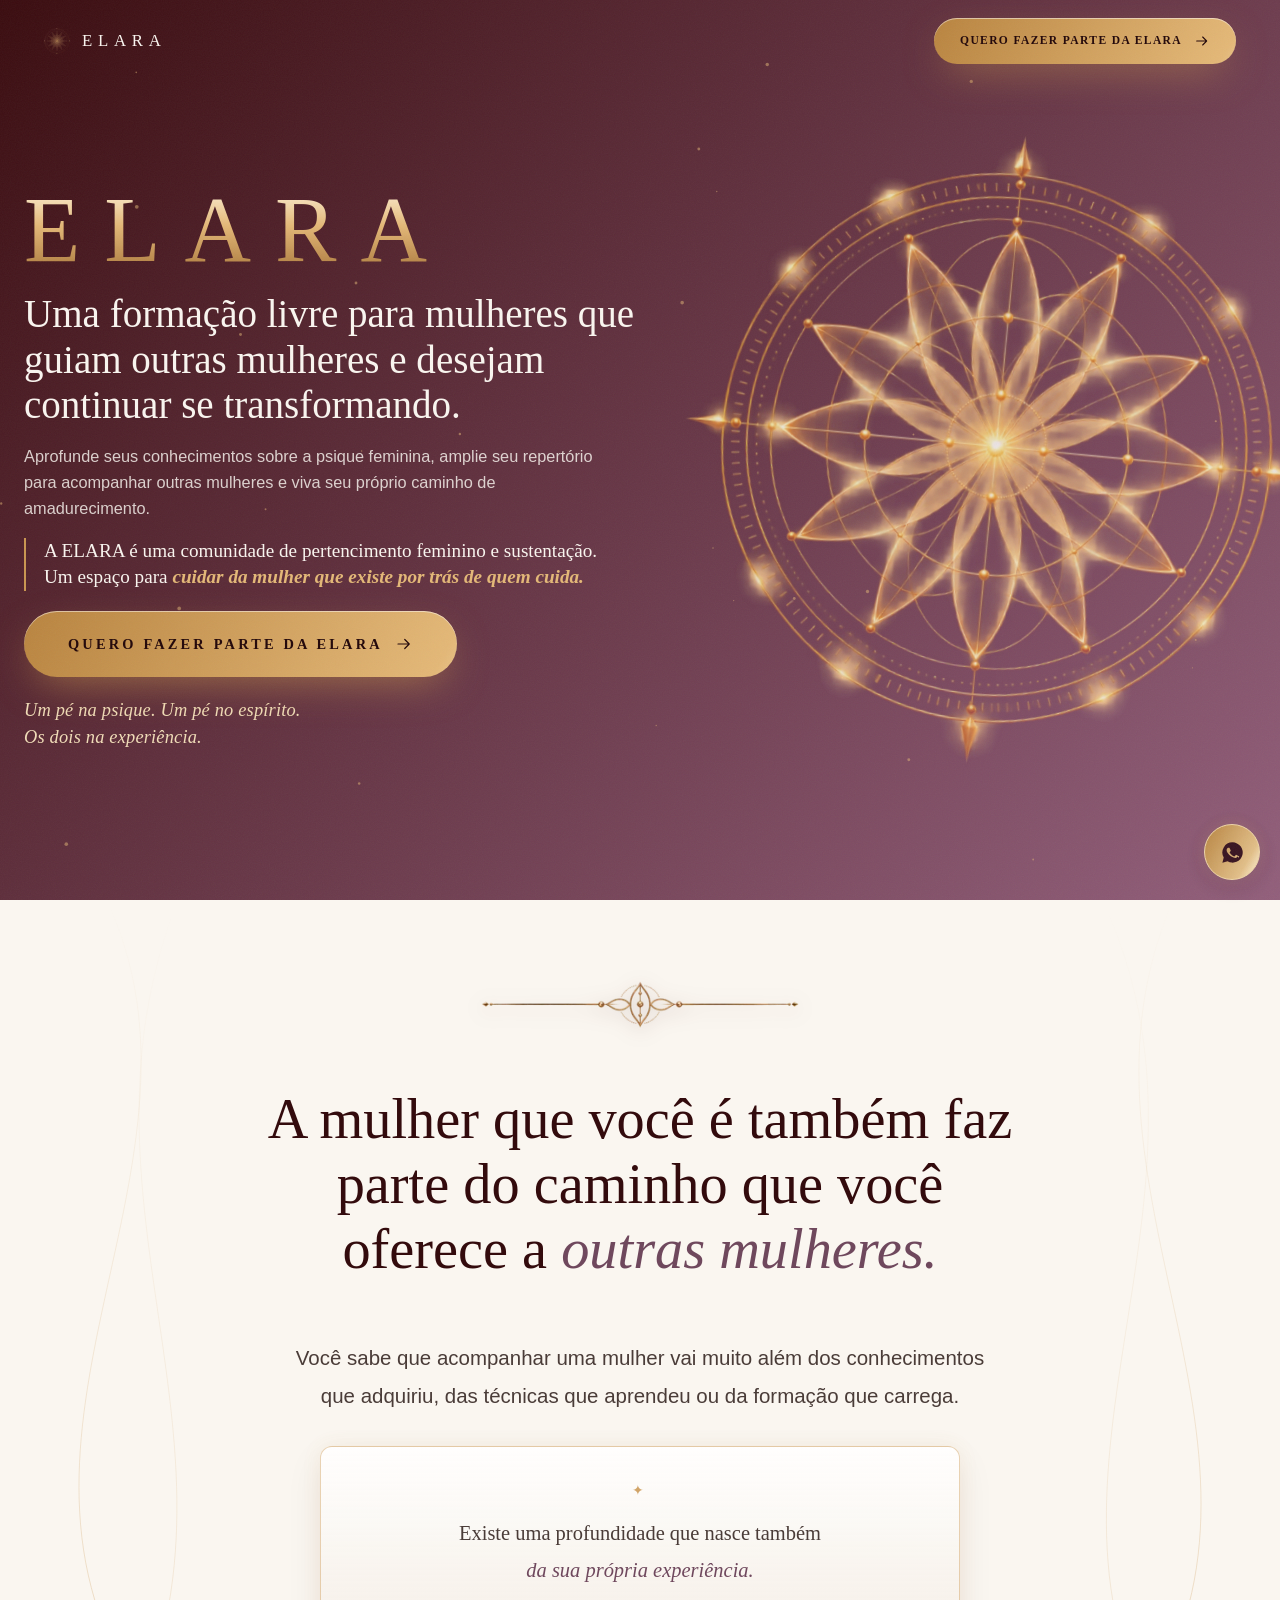
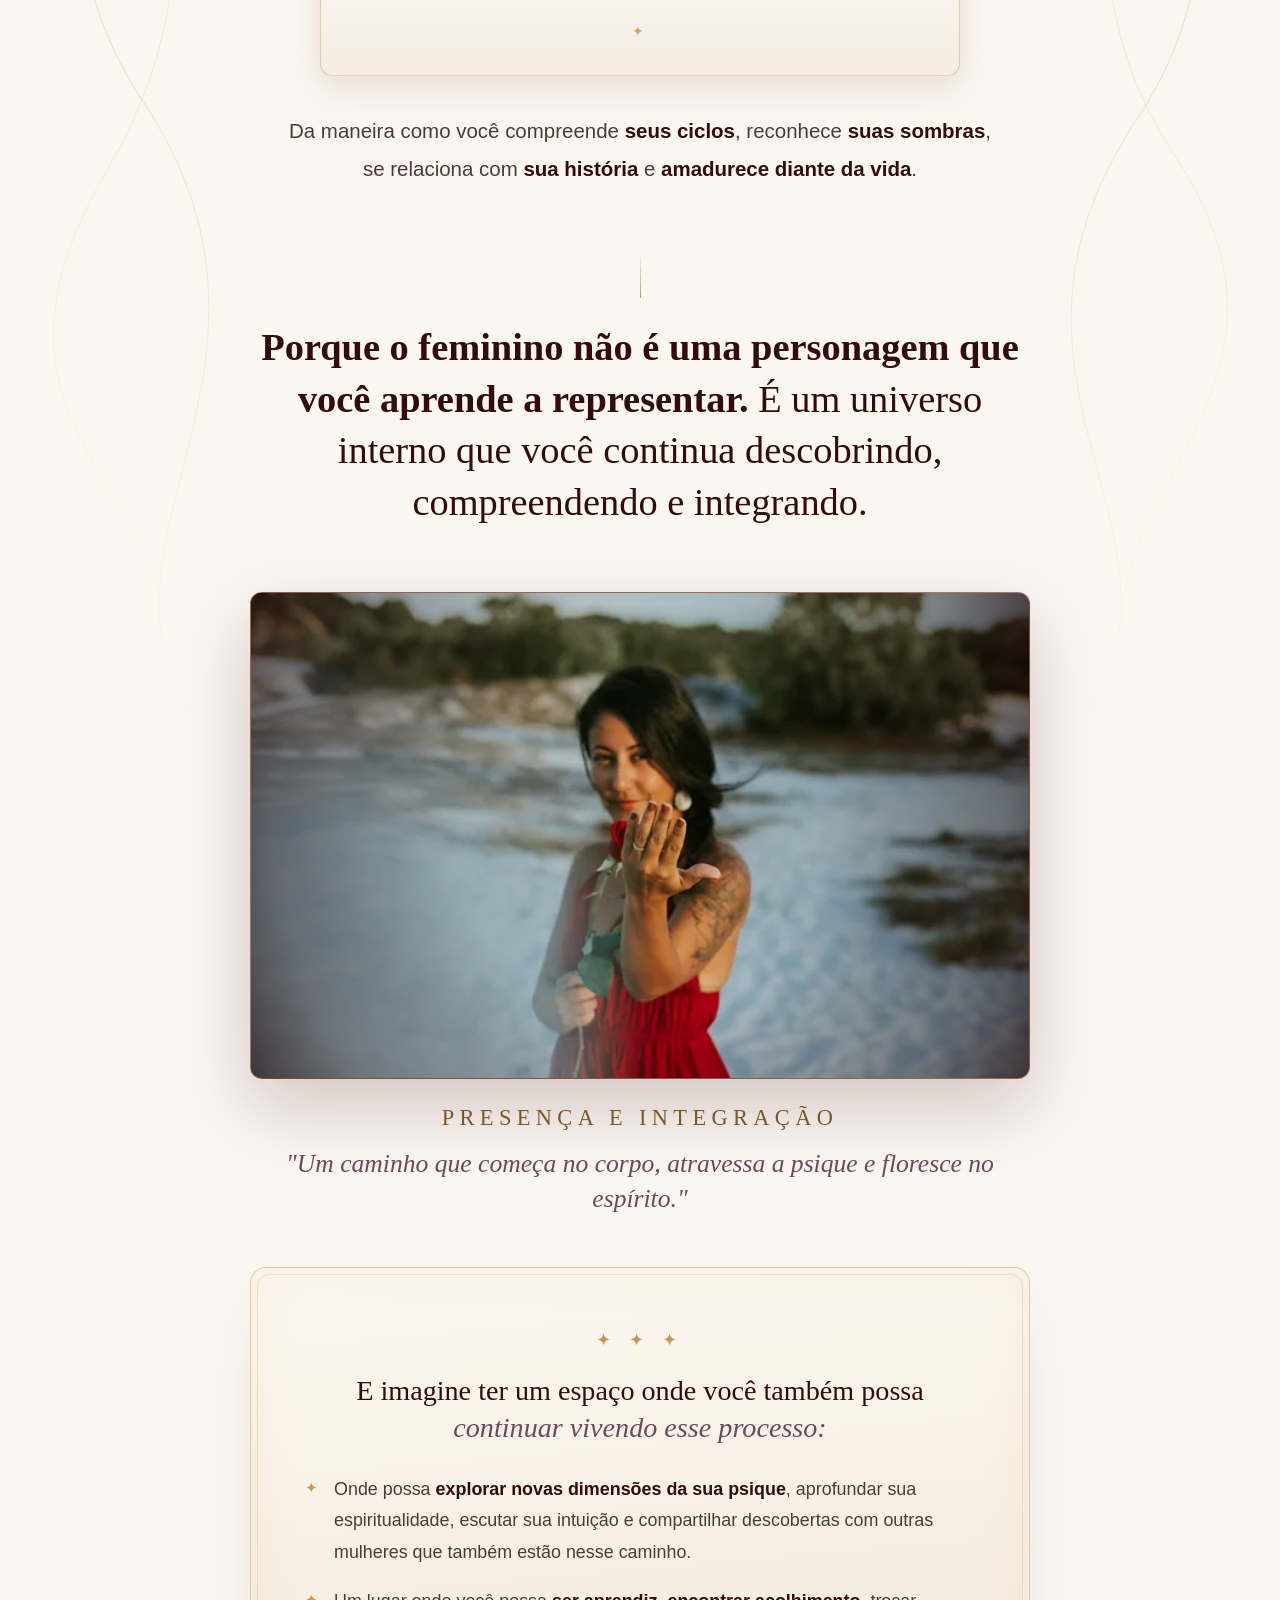
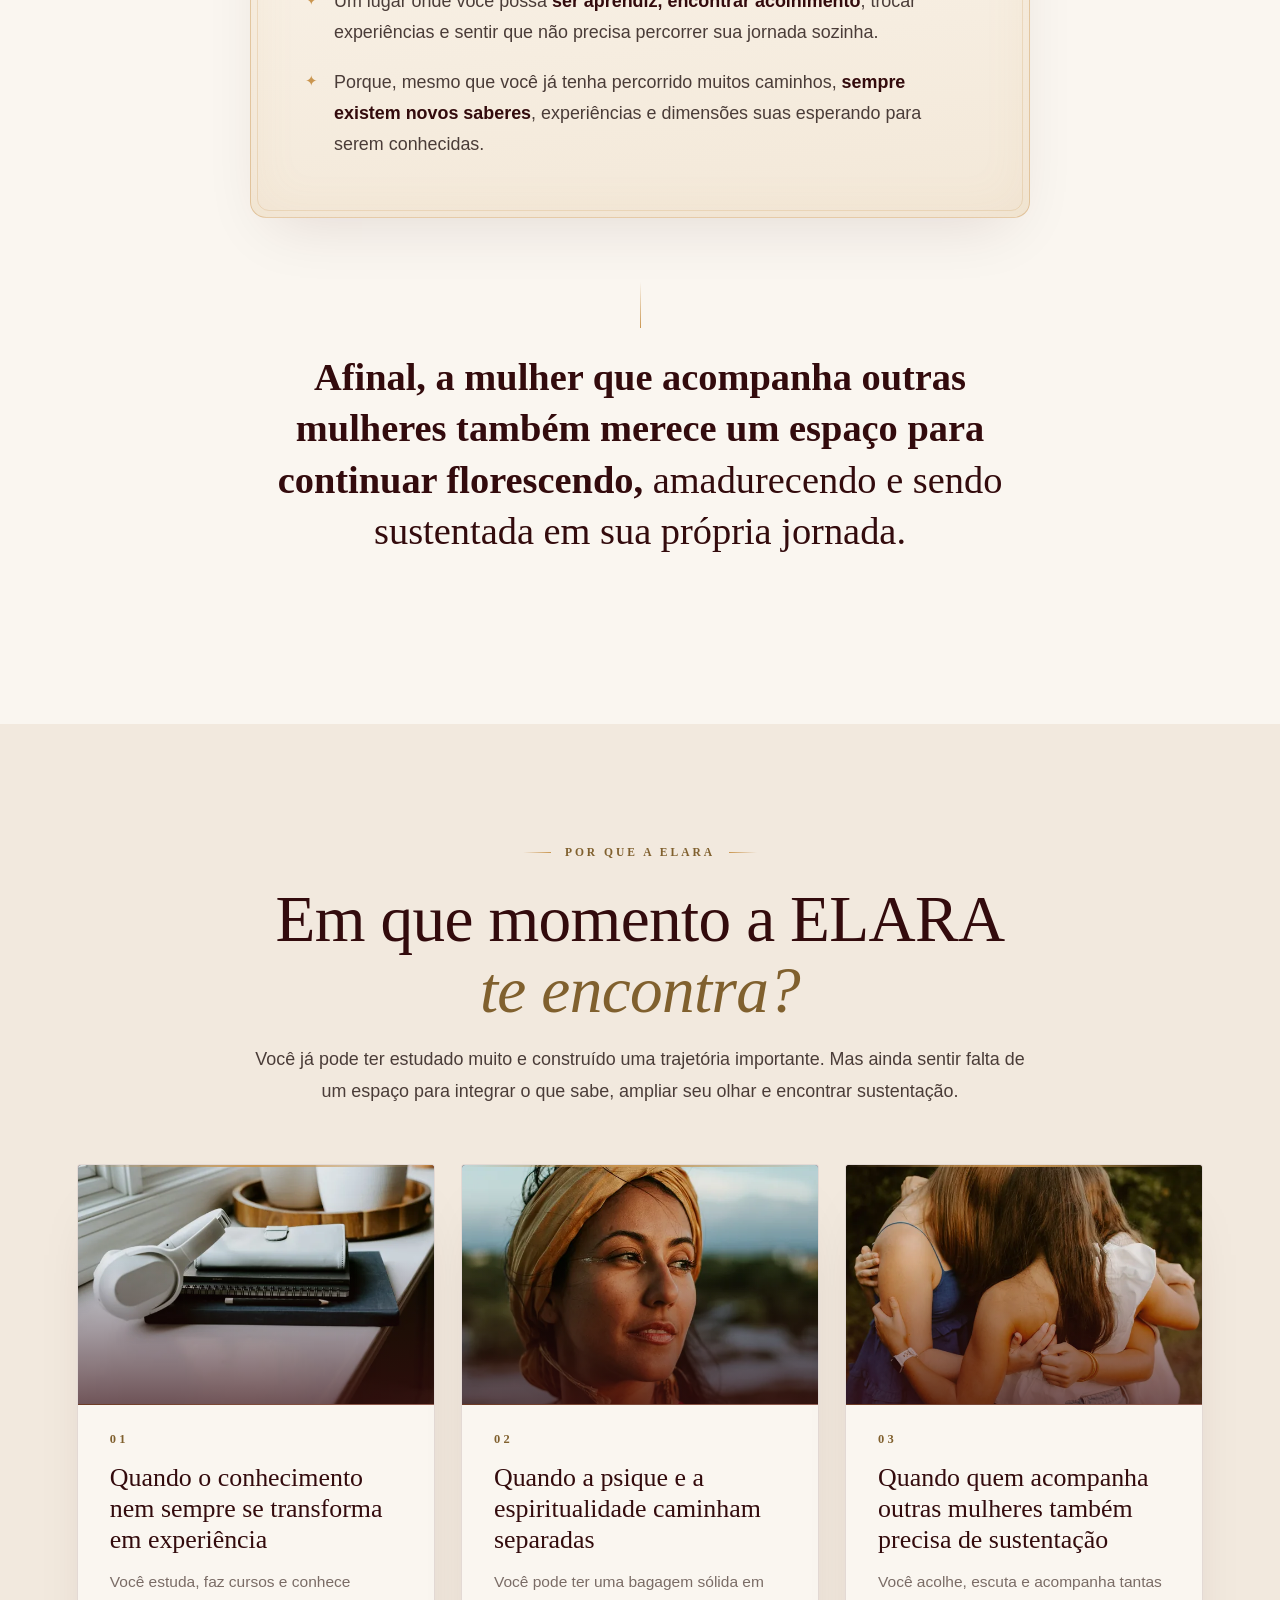
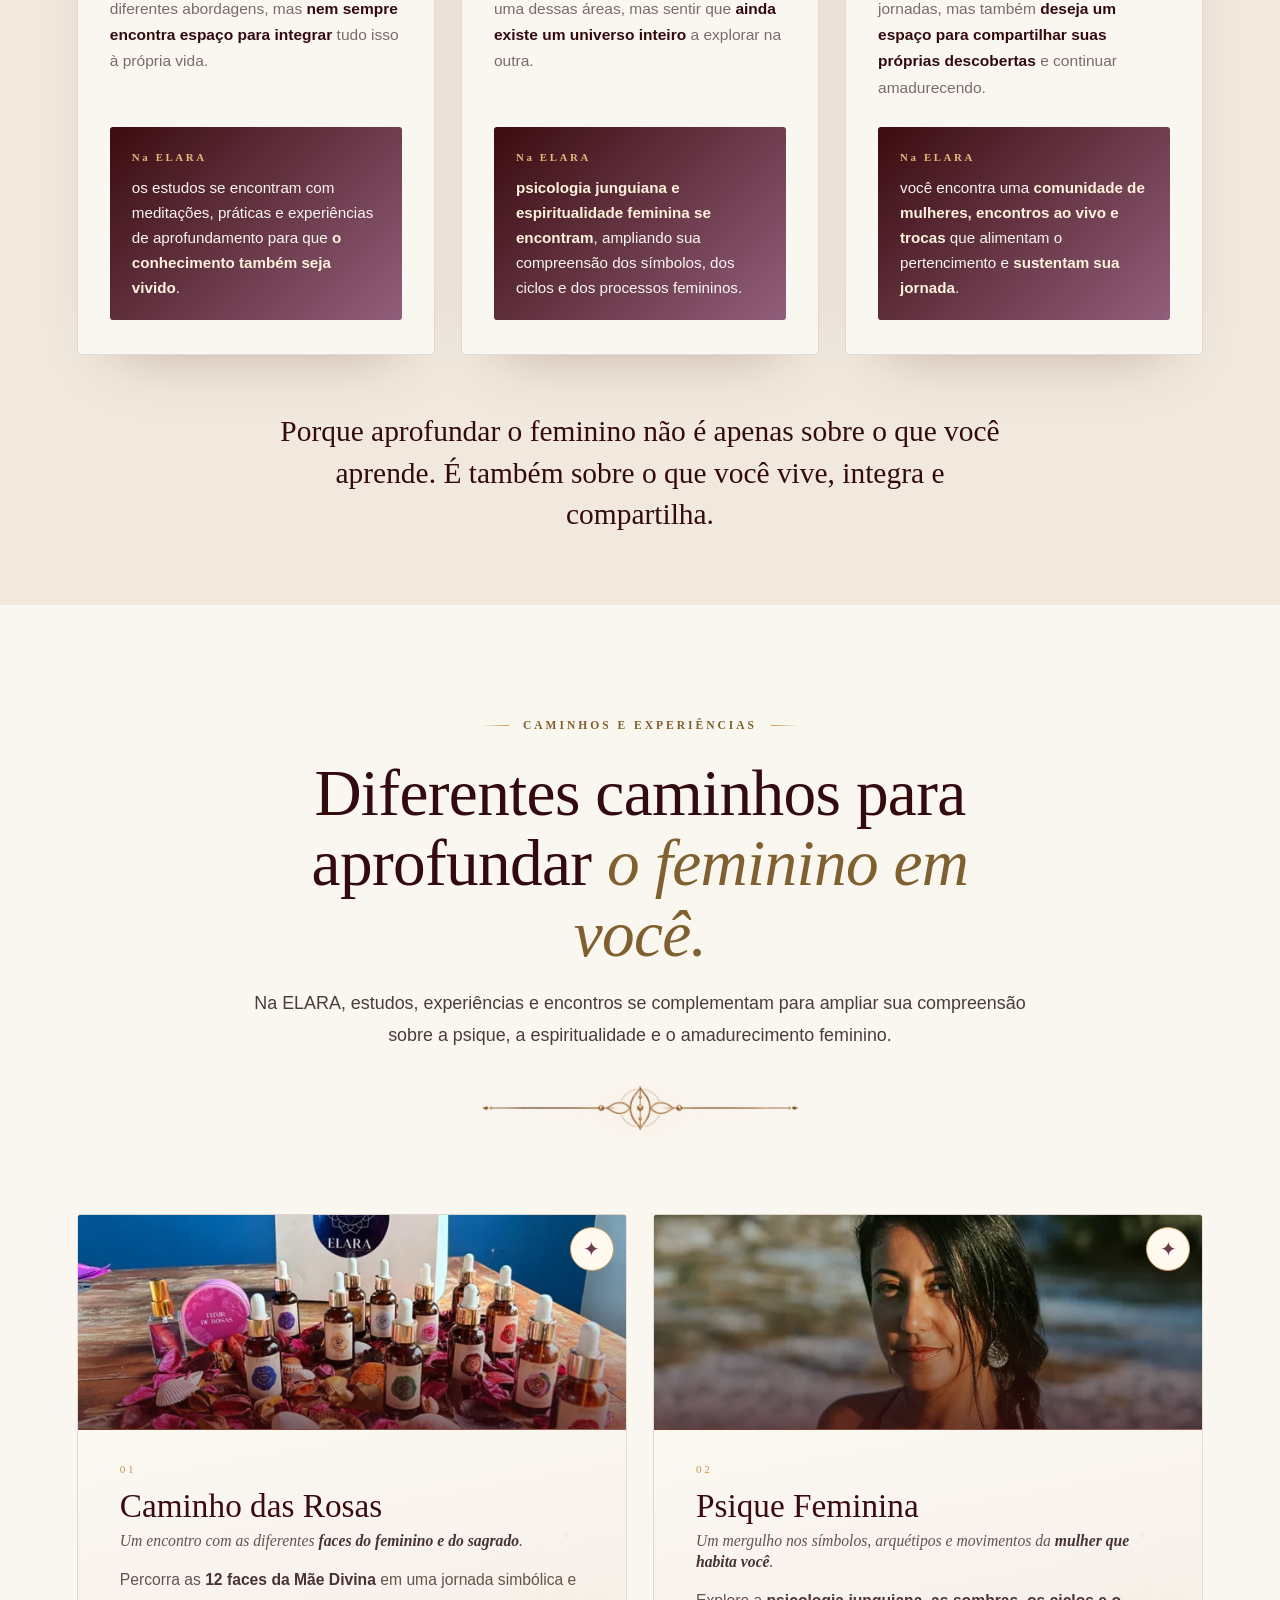
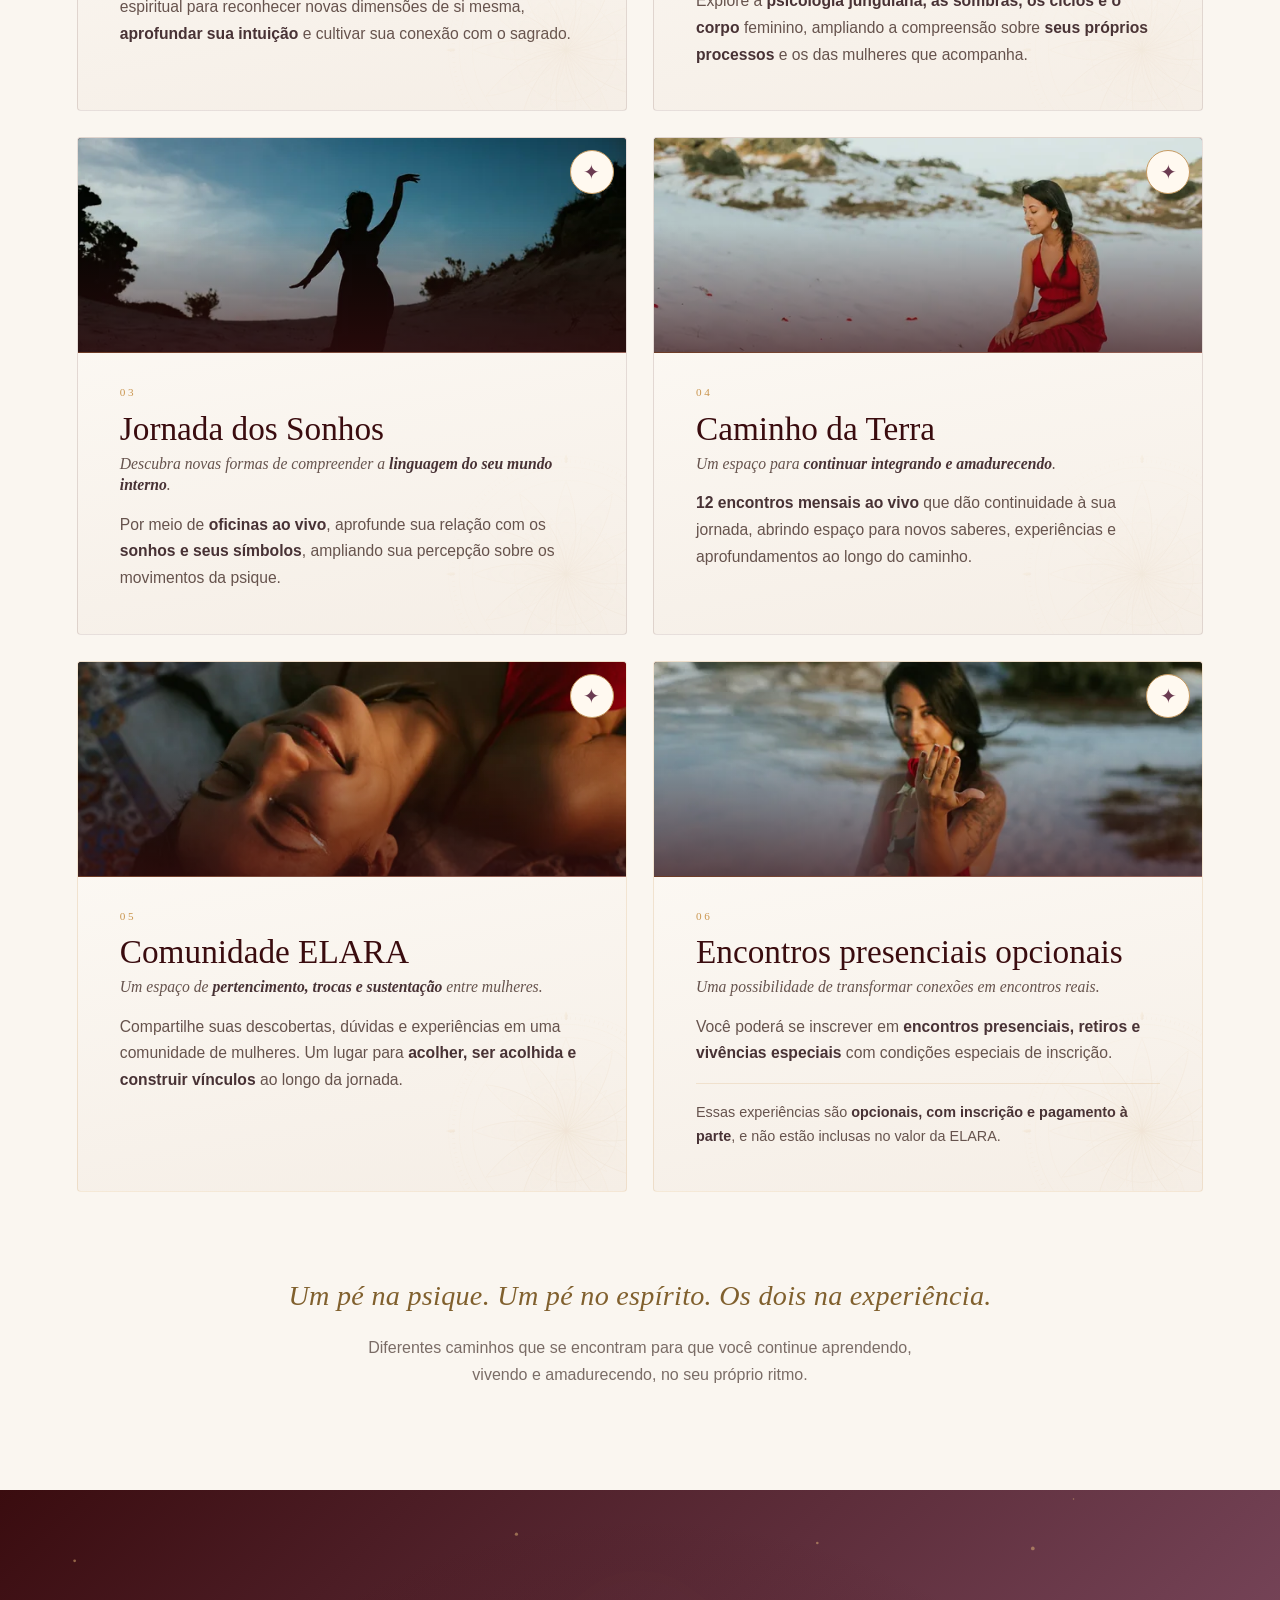
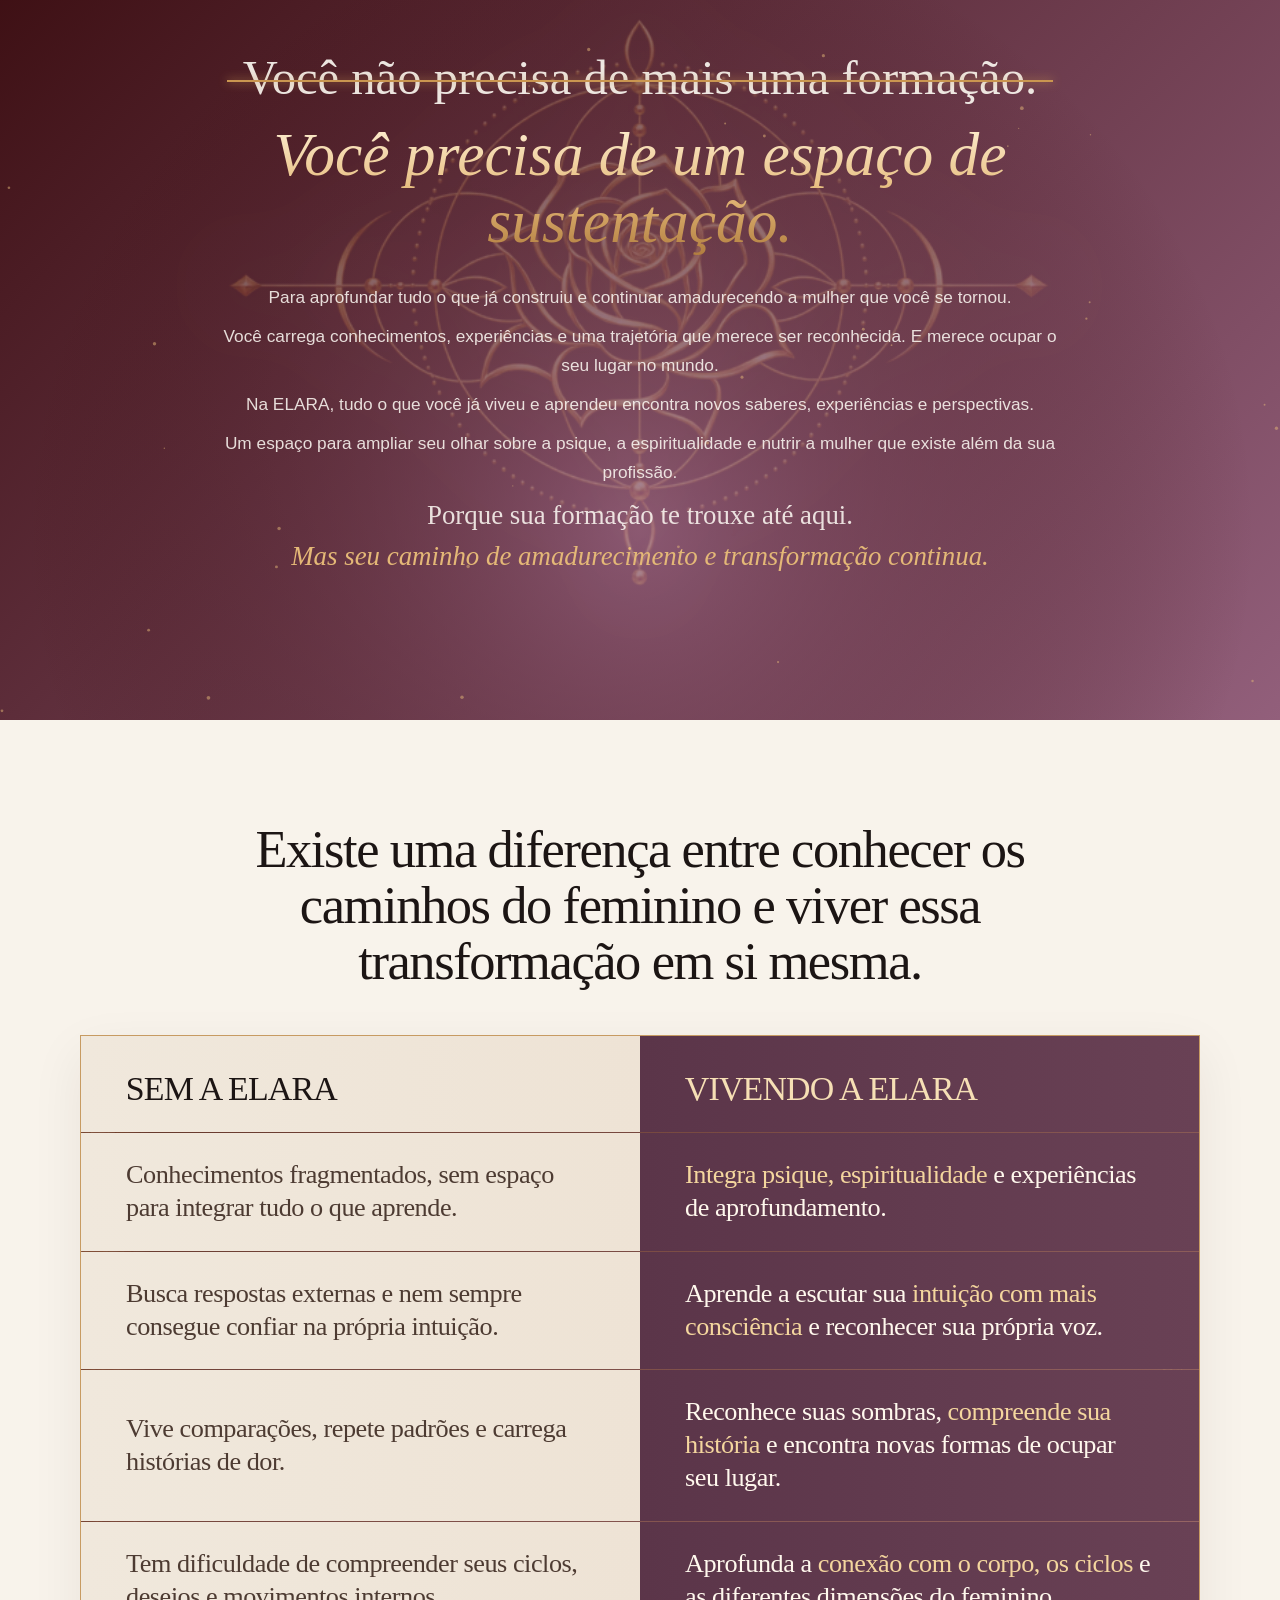
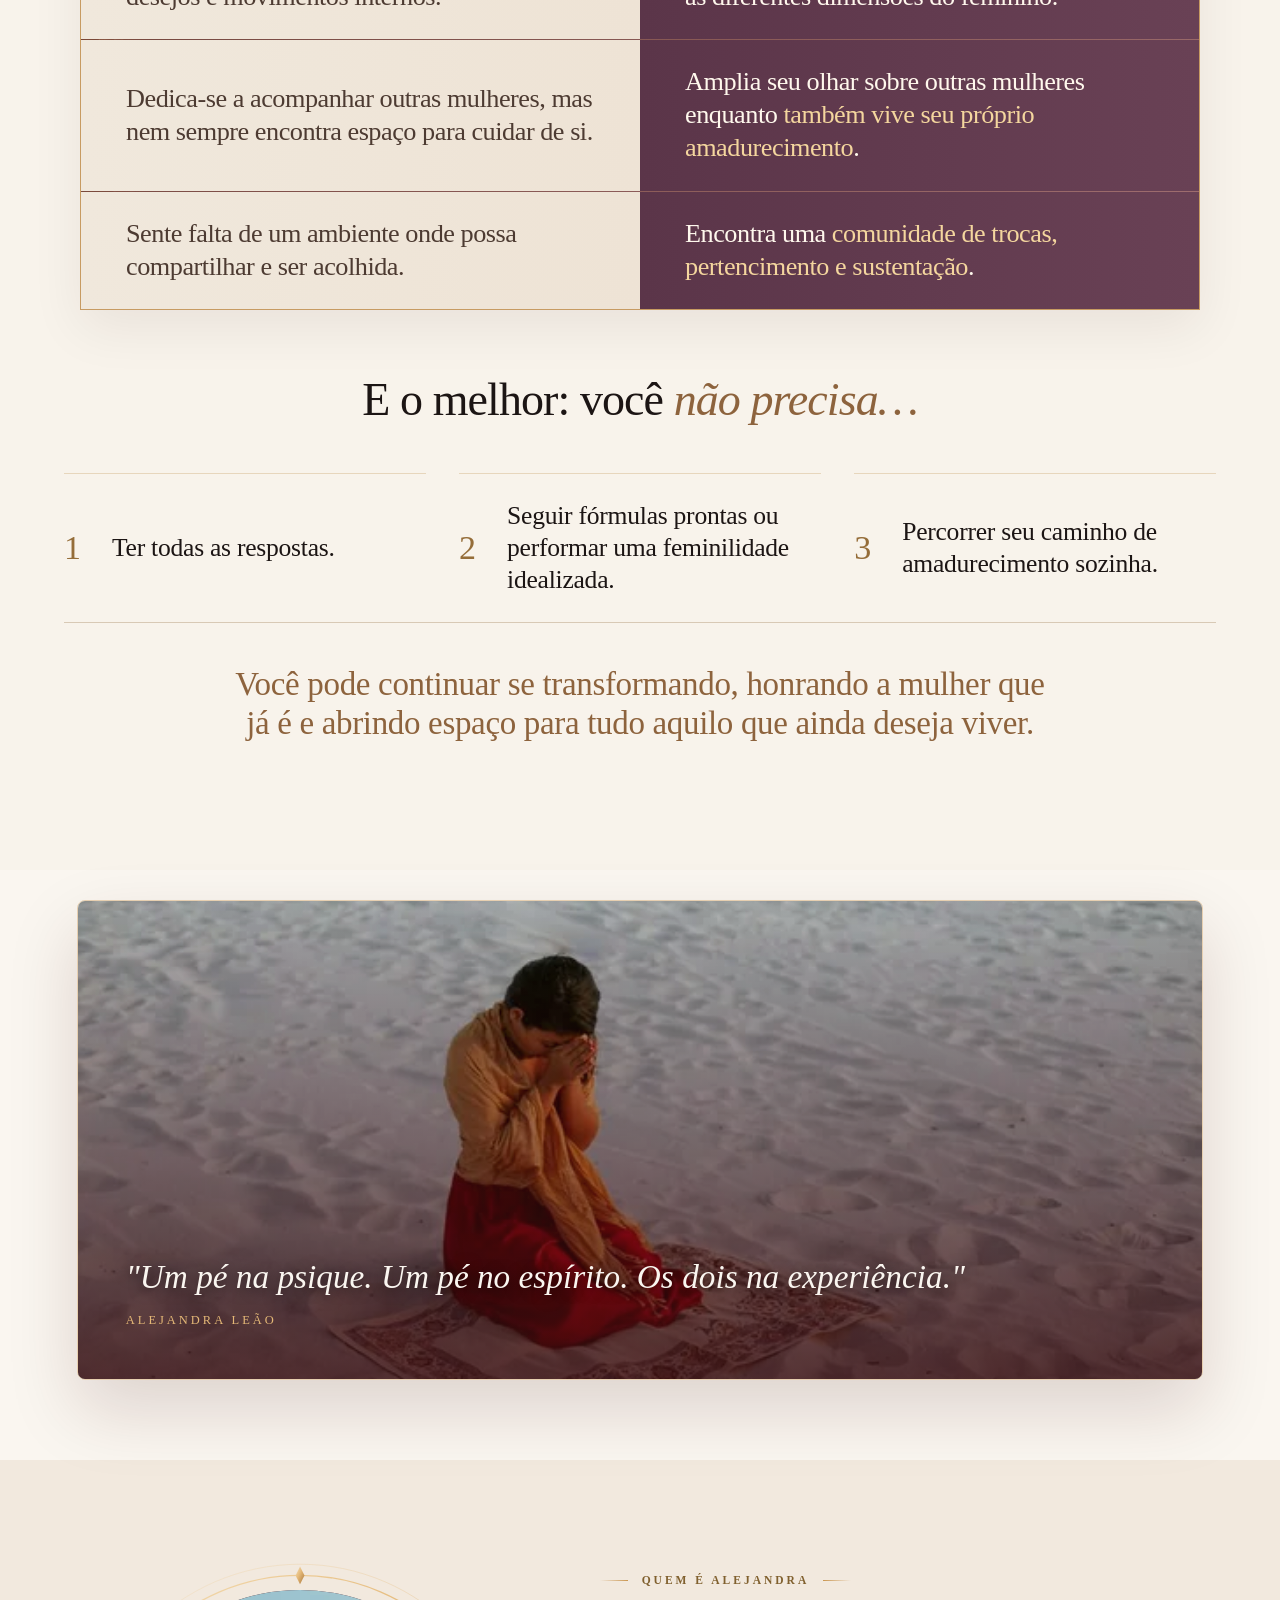
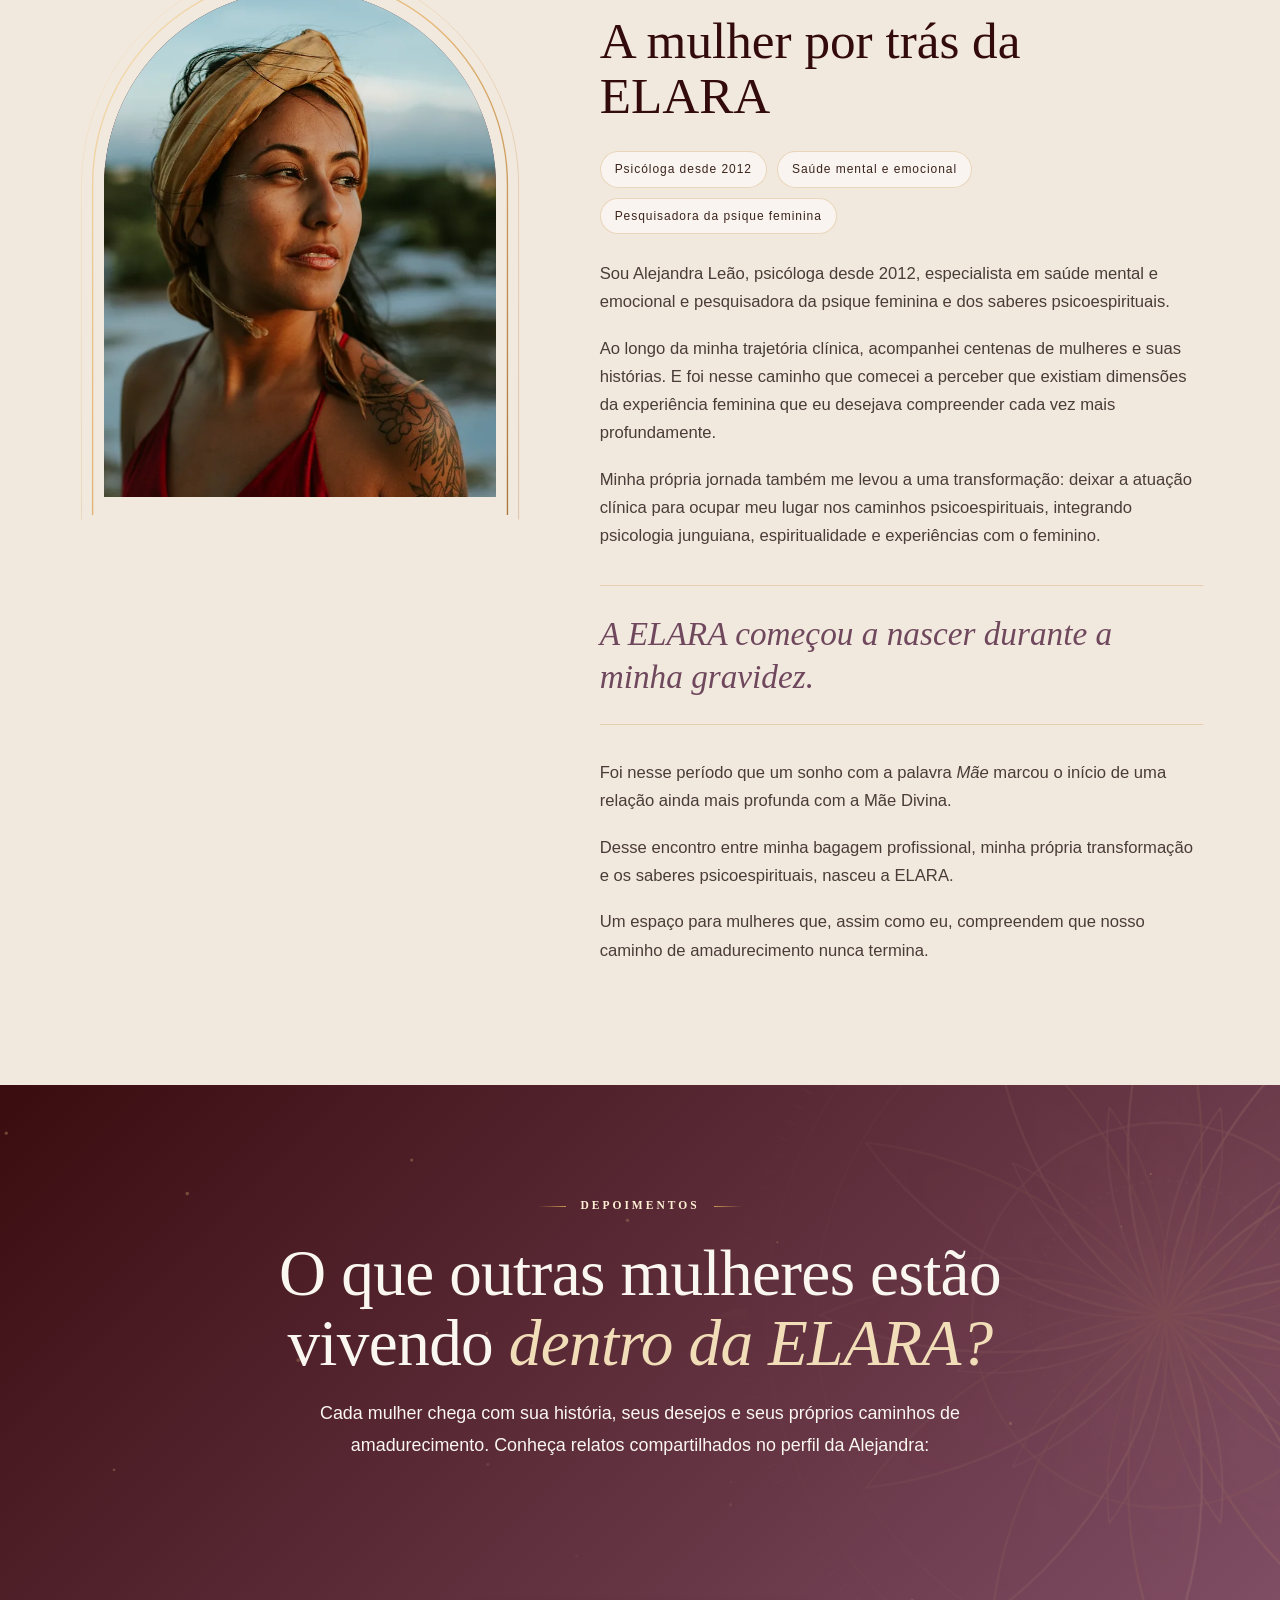
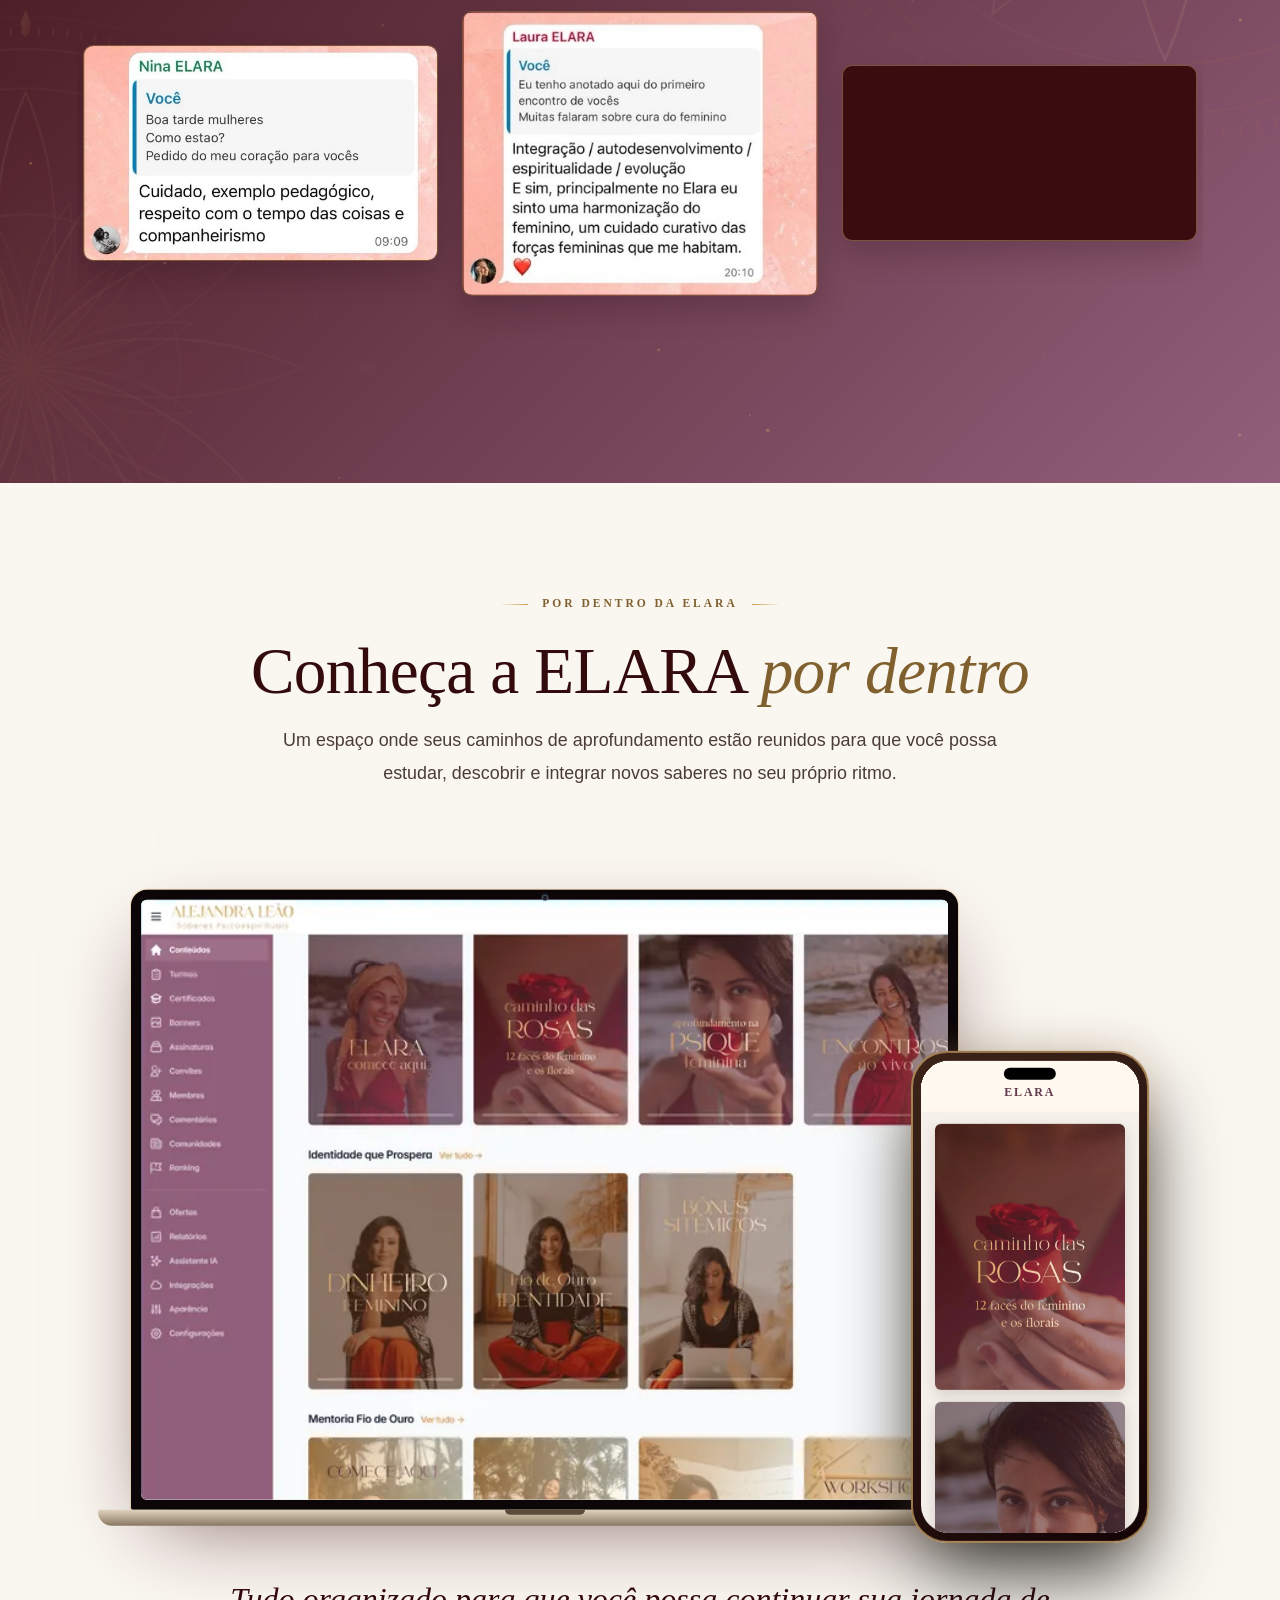
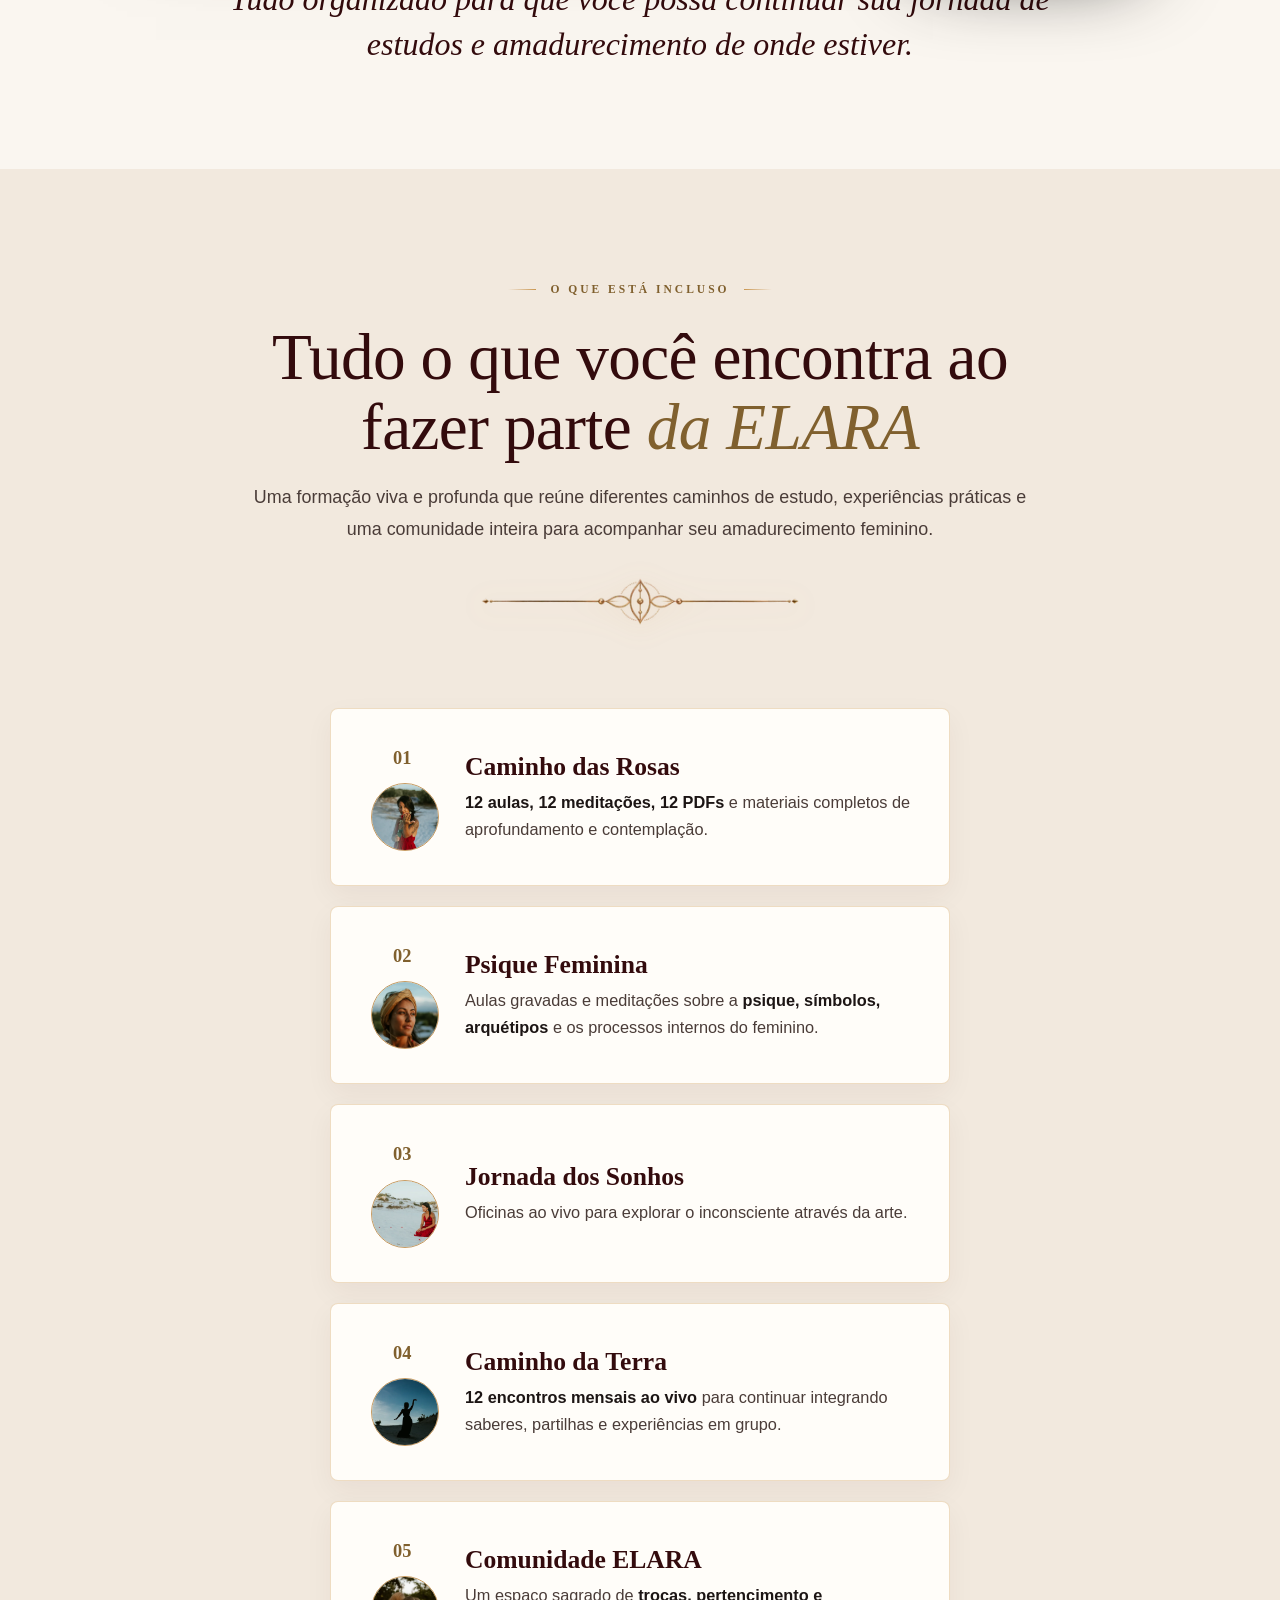
==== commit de1e3a5d: "release: publish approved gallery motion and mockup refinements (#23)" ====
--- a/site/index.html
+++ b/site/index.html
@@ -23,7 +23,7 @@
   <meta name="twitter:description" content="Psique, espiritualidade e experiência: formação livre e comunidade para mulheres que guiam outras mulheres.">
   <script type="application/ld+json">{"@context":"https://schema.org","@graph":[{"@type":"Person","@id":"#alejandra","name":"Alejandra Leão"},{"@type":"WebPage","@id":"#pagina","name":"ELARA — Formação livre com Alejandra Leão","inLanguage":"pt-BR","description":"Formação livre e comunidade para mulheres que guiam outras mulheres. Psique, espiritualidade e experiência.","author":{"@id":"#alejandra"},"about":{"@type":"Course","name":"ELARA","description":"Formação livre e comunidade de amadurecimento feminino, com 12 meses de acesso. Não oferece certificação nem habilitação profissional.","provider":{"@id":"#alejandra"}}}]}</script>
   <link rel="icon" href="favicon.svg" type="image/svg+xml">
-  <link rel="stylesheet" href="assets/elara-e4d356e550.css">
+  <link rel="stylesheet" href="assets/elara-d9f3b0889a.css">
 </head>
 <body>
 <a class="skip-link" href="#conteudo">Pular para o conteúdo</a>
@@ -744,65 +744,44 @@
     </div>
 
       <div class="testimonial-gallery" data-testimonial-gallery>
-        <ul class="testimonial-gallery__track" tabindex="0" aria-label="Relatos da comunidade ELARA">
+        <ul class="testimonial-gallery__track" aria-label="Relatos da comunidade ELARA">
           <li class="testimonial-gallery__item">
-            <a class="testimonial-card" href="assets/images/elara-relato-03-1080-371b4d3b69.webp" target="_blank" rel="noopener" aria-label="Ampliar relato 1 de 7: Respeito, cuidado e companheirismo">
-              <img class="testimonial-card__image" alt="Respeito, cuidado e companheirismo — print publicado por Alejandra Leão no Instagram." draggable="false" src="assets/images/elara-relato-03-1080-371b4d3b69.webp" srcset="assets/images/elara-relato-03-160-8bd12645d0.webp 160w, assets/images/elara-relato-03-360-98fc60649a.webp 360w, assets/images/elara-relato-03-640-8ff4f991d6.webp 640w, assets/images/elara-relato-03-960-069b8107a3.webp 960w, assets/images/elara-relato-03-1080-371b4d3b69.webp 1080w" sizes="(max-width: 600px) 80vw, (max-width: 960px) 44vw, 354px" width="1080" height="1350" decoding="async" loading="lazy">
-              <span class="testimonial-card__zoom" aria-hidden="true">+</span>
-            </a>
+            <button class="testimonial-card" type="button" aria-label="Pausar relato 1 de 7: Respeito, cuidado e companheirismo">
+              <span class="testimonial-card__crop" style="--print-ratio:642/390;--image-width:168.22430%;--image-left:-31.46417%;--image-top:-134.10256%"><img class="testimonial-card__image" alt="Respeito, cuidado e companheirismo — print publicado por Alejandra Leão no Instagram." draggable="false" src="assets/images/elara-relato-03-1080-371b4d3b69.webp" srcset="assets/images/elara-relato-03-160-8bd12645d0.webp 160w, assets/images/elara-relato-03-360-98fc60649a.webp 360w, assets/images/elara-relato-03-640-8ff4f991d6.webp 640w, assets/images/elara-relato-03-960-069b8107a3.webp 960w, assets/images/elara-relato-03-1080-371b4d3b69.webp 1080w" sizes="1080px" width="1080" height="1350" decoding="async" loading="lazy"></span>
+            </button>
           </li>
           <li class="testimonial-gallery__item">
-            <a class="testimonial-card" href="assets/images/elara-relato-04-1080-c0fcc5094a.webp" target="_blank" rel="noopener" aria-label="Ampliar relato 2 de 7: Integração e autodesenvolvimento">
-              <img class="testimonial-card__image" alt="Integração e autodesenvolvimento — print publicado por Alejandra Leão no Instagram." draggable="false" src="assets/images/elara-relato-04-1080-c0fcc5094a.webp" srcset="assets/images/elara-relato-04-160-cc49bc77cc.webp 160w, assets/images/elara-relato-04-360-8a3a5bb90a.webp 360w, assets/images/elara-relato-04-640-ff5fa81536.webp 640w, assets/images/elara-relato-04-960-8b9beaf6ee.webp 960w, assets/images/elara-relato-04-1080-c0fcc5094a.webp 1080w" sizes="(max-width: 600px) 80vw, (max-width: 960px) 44vw, 354px" width="1080" height="1350" decoding="async" loading="lazy">
-              <span class="testimonial-card__zoom" aria-hidden="true">+</span>
-            </a>
+            <button class="testimonial-card" type="button" aria-label="Pausar relato 2 de 7: Integração e autodesenvolvimento">
+              <span class="testimonial-card__crop" style="--print-ratio:446/357;--image-width:242.15247%;--image-left:-73.76682%;--image-top:-154.06162%"><img class="testimonial-card__image" alt="Integração e autodesenvolvimento — print publicado por Alejandra Leão no Instagram." draggable="false" src="assets/images/elara-relato-04-1080-c0fcc5094a.webp" srcset="assets/images/elara-relato-04-160-cc49bc77cc.webp 160w, assets/images/elara-relato-04-360-8a3a5bb90a.webp 360w, assets/images/elara-relato-04-640-ff5fa81536.webp 640w, assets/images/elara-relato-04-960-8b9beaf6ee.webp 960w, assets/images/elara-relato-04-1080-c0fcc5094a.webp 1080w" sizes="1080px" width="1080" height="1350" decoding="async" loading="lazy"></span>
+            </button>
           </li>
           <li class="testimonial-gallery__item">
-            <a class="testimonial-card" href="assets/images/elara-relato-05-1080-14ca03f739.webp" target="_blank" rel="noopener" aria-label="Ampliar relato 3 de 7: Escuta, confiança e coragem">
-              <img class="testimonial-card__image" alt="Escuta, confiança e coragem — print publicado por Alejandra Leão no Instagram." draggable="false" src="assets/images/elara-relato-05-1080-14ca03f739.webp" srcset="assets/images/elara-relato-05-160-d86ffa28ba.webp 160w, assets/images/elara-relato-05-360-f402a84764.webp 360w, assets/images/elara-relato-05-640-625e200420.webp 640w, assets/images/elara-relato-05-960-a493573eed.webp 960w, assets/images/elara-relato-05-1080-14ca03f739.webp 1080w" sizes="(max-width: 600px) 80vw, (max-width: 960px) 44vw, 354px" width="1080" height="1350" decoding="async" loading="lazy">
-              <span class="testimonial-card__zoom" aria-hidden="true">+</span>
-            </a>
+            <button class="testimonial-card" type="button" aria-label="Pausar relato 3 de 7: Escuta, confiança e coragem">
+              <span class="testimonial-card__crop" style="--print-ratio:666/328;--image-width:162.16216%;--image-left:-29.72973%;--image-top:-153.96341%"><img class="testimonial-card__image" alt="Escuta, confiança e coragem — print publicado por Alejandra Leão no Instagram." draggable="false" src="assets/images/elara-relato-05-1080-14ca03f739.webp" srcset="assets/images/elara-relato-05-160-d86ffa28ba.webp 160w, assets/images/elara-relato-05-360-f402a84764.webp 360w, assets/images/elara-relato-05-640-625e200420.webp 640w, assets/images/elara-relato-05-960-a493573eed.webp 960w, assets/images/elara-relato-05-1080-14ca03f739.webp 1080w" sizes="1080px" width="1080" height="1350" decoding="async" loading="lazy"></span>
+            </button>
           </li>
           <li class="testimonial-gallery__item">
-            <a class="testimonial-card" href="assets/images/elara-relato-06-1080-937e48e068.webp" target="_blank" rel="noopener" aria-label="Ampliar relato 4 de 7: Acolhimento e autocuidado">
-              <img class="testimonial-card__image" alt="Acolhimento e autocuidado — print publicado por Alejandra Leão no Instagram." draggable="false" src="assets/images/elara-relato-06-1080-937e48e068.webp" srcset="assets/images/elara-relato-06-160-505f0a4681.webp 160w, assets/images/elara-relato-06-360-2656448f38.webp 360w, assets/images/elara-relato-06-640-7ef72851f4.webp 640w, assets/images/elara-relato-06-960-a39fbdff78.webp 960w, assets/images/elara-relato-06-1080-937e48e068.webp 1080w" sizes="(max-width: 600px) 80vw, (max-width: 960px) 44vw, 354px" width="1080" height="1350" decoding="async" loading="lazy">
-              <span class="testimonial-card__zoom" aria-hidden="true">+</span>
-            </a>
+            <button class="testimonial-card" type="button" aria-label="Pausar relato 4 de 7: Acolhimento e autocuidado">
+              <span class="testimonial-card__crop" style="--print-ratio:524/637;--image-width:206.10687%;--image-left:-52.86260%;--image-top:-53.37520%"><img class="testimonial-card__image" alt="Acolhimento e autocuidado — print publicado por Alejandra Leão no Instagram." draggable="false" src="assets/images/elara-relato-06-1080-937e48e068.webp" srcset="assets/images/elara-relato-06-160-505f0a4681.webp 160w, assets/images/elara-relato-06-360-2656448f38.webp 360w, assets/images/elara-relato-06-640-7ef72851f4.webp 640w, assets/images/elara-relato-06-960-a39fbdff78.webp 960w, assets/images/elara-relato-06-1080-937e48e068.webp 1080w" sizes="1080px" width="1080" height="1350" decoding="async" loading="lazy"></span>
+            </button>
           </li>
           <li class="testimonial-gallery__item">
-            <a class="testimonial-card" href="assets/images/elara-relato-07-1080-fdac922490.webp" target="_blank" rel="noopener" aria-label="Ampliar relato 5 de 7: Relatos sobre o processo de integração">
-              <img class="testimonial-card__image" alt="Relatos sobre o processo de integração — print publicado por Alejandra Leão no Instagram." draggable="false" src="assets/images/elara-relato-07-1080-fdac922490.webp" srcset="assets/images/elara-relato-07-160-df0b91e891.webp 160w, assets/images/elara-relato-07-360-3ad72c26e4.webp 360w, assets/images/elara-relato-07-640-4cac8bffc7.webp 640w, assets/images/elara-relato-07-960-b6c83a3a82.webp 960w, assets/images/elara-relato-07-1080-fdac922490.webp 1080w" sizes="(max-width: 600px) 80vw, (max-width: 960px) 44vw, 354px" width="1080" height="1350" decoding="async" loading="lazy">
-              <span class="testimonial-card__zoom" aria-hidden="true">+</span>
-            </a>
+            <button class="testimonial-card" type="button" aria-label="Pausar relato 5 de 7: Relatos sobre o processo de integração">
+              <span class="testimonial-card__crop" style="--print-ratio:720/599;--image-width:150.00000%;--image-left:-25.00000%;--image-top:-78.13022%"><img class="testimonial-card__image" alt="Relatos sobre o processo de integração — print publicado por Alejandra Leão no Instagram." draggable="false" src="assets/images/elara-relato-07-1080-fdac922490.webp" srcset="assets/images/elara-relato-07-160-df0b91e891.webp 160w, assets/images/elara-relato-07-360-3ad72c26e4.webp 360w, assets/images/elara-relato-07-640-4cac8bffc7.webp 640w, assets/images/elara-relato-07-960-b6c83a3a82.webp 960w, assets/images/elara-relato-07-1080-fdac922490.webp 1080w" sizes="1080px" width="1080" height="1350" decoding="async" loading="lazy"></span>
+            </button>
           </li>
           <li class="testimonial-gallery__item">
-            <a class="testimonial-card" href="assets/images/elara-relato-08-1080-5f85a59bd9.webp" target="_blank" rel="noopener" aria-label="Ampliar relato 6 de 7: Aprendizado e respeito aos próprios ciclos">
-              <img class="testimonial-card__image" alt="Aprendizado e respeito aos próprios ciclos — print publicado por Alejandra Leão no Instagram." draggable="false" src="assets/images/elara-relato-08-1080-5f85a59bd9.webp" srcset="assets/images/elara-relato-08-160-0c6f2124d1.webp 160w, assets/images/elara-relato-08-360-016f7a3493.webp 360w, assets/images/elara-relato-08-640-f1051ab1b4.webp 640w, assets/images/elara-relato-08-960-5e9f1ca6f3.webp 960w, assets/images/elara-relato-08-1080-5f85a59bd9.webp 1080w" sizes="(max-width: 600px) 80vw, (max-width: 960px) 44vw, 354px" width="1080" height="1350" decoding="async" loading="lazy">
-              <span class="testimonial-card__zoom" aria-hidden="true">+</span>
-            </a>
+            <button class="testimonial-card" type="button" aria-label="Pausar relato 6 de 7: Aprendizado e respeito aos próprios ciclos">
+              <span class="testimonial-card__crop" style="--print-ratio:725/525;--image-width:148.96552%;--image-left:-26.20690%;--image-top:-82.85714%"><img class="testimonial-card__image" alt="Aprendizado e respeito aos próprios ciclos — print publicado por Alejandra Leão no Instagram." draggable="false" src="assets/images/elara-relato-08-1080-5f85a59bd9.webp" srcset="assets/images/elara-relato-08-160-0c6f2124d1.webp 160w, assets/images/elara-relato-08-360-016f7a3493.webp 360w, assets/images/elara-relato-08-640-f1051ab1b4.webp 640w, assets/images/elara-relato-08-960-5e9f1ca6f3.webp 960w, assets/images/elara-relato-08-1080-5f85a59bd9.webp 1080w" sizes="1080px" width="1080" height="1350" decoding="async" loading="lazy"></span>
+            </button>
           </li>
           <li class="testimonial-gallery__item">
-            <a class="testimonial-card" href="assets/images/elara-relato-09-1080-69c3de555c.webp" target="_blank" rel="noopener" aria-label="Ampliar relato 7 de 7: Força, evolução e cuidado">
-              <img class="testimonial-card__image" alt="Força, evolução e cuidado — print publicado por Alejandra Leão no Instagram." draggable="false" src="assets/images/elara-relato-09-1080-69c3de555c.webp" srcset="assets/images/elara-relato-09-160-efe78d59f7.webp 160w, assets/images/elara-relato-09-360-e1e9f0b291.webp 360w, assets/images/elara-relato-09-640-03db56ad04.webp 640w, assets/images/elara-relato-09-960-3741258ed1.webp 960w, assets/images/elara-relato-09-1080-69c3de555c.webp 1080w" sizes="(max-width: 600px) 80vw, (max-width: 960px) 44vw, 354px" width="1080" height="1350" decoding="async" loading="lazy">
-              <span class="testimonial-card__zoom" aria-hidden="true">+</span>
-            </a>
+            <button class="testimonial-card" type="button" aria-label="Pausar relato 7 de 7: Força, evolução e cuidado">
+              <span class="testimonial-card__crop" style="--print-ratio:602/721;--image-width:179.40199%;--image-left:-39.70100%;--image-top:-63.24549%"><img class="testimonial-card__image" alt="Força, evolução e cuidado — print publicado por Alejandra Leão no Instagram." draggable="false" src="assets/images/elara-relato-09-1080-69c3de555c.webp" srcset="assets/images/elara-relato-09-160-efe78d59f7.webp 160w, assets/images/elara-relato-09-360-e1e9f0b291.webp 360w, assets/images/elara-relato-09-640-03db56ad04.webp 640w, assets/images/elara-relato-09-960-3741258ed1.webp 960w, assets/images/elara-relato-09-1080-69c3de555c.webp 1080w" sizes="1080px" width="1080" height="1350" decoding="async" loading="lazy"></span>
+            </button>
           </li>
         </ul>
-        <div class="testimonial-gallery__controls" data-testimonial-controls hidden>
-          <button class="testimonial-gallery__pause" type="button" data-gallery-pause aria-pressed="false">Pausar relatos</button>
-        </div>
-      </div>
-      <dialog class="testimonial-viewer" aria-labelledby="testimonial-viewer-title" data-testimonial-viewer>
-        <h3 id="testimonial-viewer-title" class="sr-only">Relato da comunidade ELARA</h3>
-        <button class="testimonial-viewer__close" type="button" data-viewer-close aria-label="Fechar relato ampliado">×</button>
-        <div class="testimonial-viewer__media"></div>
-        <div class="testimonial-viewer__controls">
-          <button class="testimonial-gallery__arrow is-previous" type="button" data-viewer-prev aria-label="Relato anterior ampliado"><svg aria-hidden="true" viewBox="0 0 24 24"><path d="M5 12h14m-6-6 6 6-6 6"/></svg></button>
-          <span class="testimonial-gallery__count" data-viewer-count aria-live="polite"></span>
-          <button class="testimonial-gallery__arrow" type="button" data-viewer-next aria-label="Próximo relato ampliado"><svg aria-hidden="true" viewBox="0 0 24 24"><path d="M5 12h14m-6-6 6 6-6 6"/></svg></button>
-          <button class="testimonial-gallery__arrow testimonial-viewer__zoom" type="button" data-viewer-zoom aria-label="Ampliar imagem para leitura" aria-pressed="false">+</button>
-        </div>
-      </dialog>
+      </div>
 
 </div>
 </section>
@@ -819,11 +798,11 @@
       <p class="lead">Um espaço onde seus caminhos de aprofundamento estão reunidos para que você possa estudar, descobrir e integrar novos saberes no seu próprio ritmo.</p>
     </div>
 
-    <!-- Mockups com capas e miniatura reais, obtidos da MemberKit da Alejandra. -->
+    <!-- Computador: três capturas enviadas pelo cliente. Celular: capas oficiais da MemberKit. -->
     <div class="inside__stage">
       <div class="device-laptop" data-parallax="-40">
         <div class="device-laptop__screen">
-          <div class="lesson-preview"><div class="lesson-preview__bar">ELARA <span>Conheça os caminhos</span></div><div class="lesson-reel__slides"><figure class="lesson-slide is-active" data-lesson-slide aria-hidden="false"><img alt="Alejandra Leão na aula Rosa Arco-Íris" class="device-laptop__img" src="assets/images/memberkit-aula-rosa-arco-iris-1600-4220550e33.webp" srcset="assets/images/memberkit-aula-rosa-arco-iris-160-3820edb4ee.webp 160w, assets/images/memberkit-aula-rosa-arco-iris-360-ba1aac8ad6.webp 360w, assets/images/memberkit-aula-rosa-arco-iris-640-7a459a41b6.webp 640w, assets/images/memberkit-aula-rosa-arco-iris-960-5a2195de36.webp 960w, assets/images/memberkit-aula-rosa-arco-iris-1280-a553c5eff5.webp 1280w, assets/images/memberkit-aula-rosa-arco-iris-1600-4220550e33.webp 1600w" sizes="(max-width: 960px) 90vw, 960px" width="1920" height="1080" decoding="async" loading="lazy"><figcaption class="lesson-preview__caption"><span>Caminho das Rosas</span><strong>Rosa Arco-Íris</strong></figcaption></figure><figure class="lesson-slide" data-lesson-slide aria-hidden="true"><img alt="Captura real da lista de aulas de Psique Feminina" class="device-laptop__img" src="assets/images/memberkit-psique-aulas-1170-95459ec5d2.webp" srcset="assets/images/memberkit-psique-aulas-160-9f8ebe43db.webp 160w, assets/images/memberkit-psique-aulas-360-b943794d8f.webp 360w, assets/images/memberkit-psique-aulas-640-03914a3e20.webp 640w, assets/images/memberkit-psique-aulas-960-303a1f7b38.webp 960w, assets/images/memberkit-psique-aulas-1170-95459ec5d2.webp 1170w" sizes="(max-width: 960px) 90vw, 960px" width="1170" height="536" decoding="async" loading="lazy"><figcaption class="lesson-preview__caption"><span>Psique Feminina</span><strong>8 aulas e 2 meditações</strong></figcaption></figure><figure class="lesson-slide" data-lesson-slide aria-hidden="true"><img alt="Imagem real da aula A Sombra e o Predador da Psique" class="device-laptop__img" src="assets/images/memberkit-psique-sombra-1600-bef1b4cdc4.webp" srcset="assets/images/memberkit-psique-sombra-160-e7166e6c79.webp 160w, assets/images/memberkit-psique-sombra-360-8e429c6f25.webp 360w, assets/images/memberkit-psique-sombra-640-e532fe282c.webp 640w, assets/images/memberkit-psique-sombra-960-9caa6715aa.webp 960w, assets/images/memberkit-psique-sombra-1280-d203ec4219.webp 1280w, assets/images/memberkit-psique-sombra-1600-bef1b4cdc4.webp 1600w" sizes="(max-width: 960px) 90vw, 960px" width="1921" height="992" decoding="async" loading="lazy"><figcaption class="lesson-preview__caption"><span>Psique Feminina</span><strong>A Sombra e o Predador da Psique</strong></figcaption></figure></div></div>
+          <div class="lesson-preview" tabindex="0" role="region" aria-label="Prévia de aulas da ELARA; foque para pausar as imagens"><div class="lesson-preview__bar">ELARA <span>Conheça os caminhos</span></div><div class="lesson-reel__slides"><figure class="lesson-slide is-active" data-lesson-slide aria-hidden="false"><div class="lesson-capture"><div class="lesson-capture__window" style="--capture-ratio:2548/1308;--capture-fit:1.94801223;--capture-width:100.47095761%;--capture-left:-0.23547881%;--capture-top:-13.14984709%"><img alt="Captura enviada pelo cliente dos caminhos e da Trilha Identidade que Prospera na MemberKit." class="device-laptop__img" src="assets/images/memberkit-client-visao-cursos-1600-a14c0430c6.webp" srcset="assets/images/memberkit-client-visao-cursos-160-80894a591f.webp 160w, assets/images/memberkit-client-visao-cursos-360-0be49bc94a.webp 360w, assets/images/memberkit-client-visao-cursos-640-f6ad4ac1c9.webp 640w, assets/images/memberkit-client-visao-cursos-960-26d1e460a2.webp 960w, assets/images/memberkit-client-visao-cursos-1280-fb4ced705d.webp 1280w, assets/images/memberkit-client-visao-cursos-1600-a14c0430c6.webp 1600w" sizes="(max-width: 960px) 90vw, 960px" width="2560" height="1600" decoding="async" loading="lazy"></div></div><figcaption class="lesson-preview__caption"><span>Área de membros</span><strong>Caminhos e Trilha Identidade que Prospera</strong></figcaption></figure><figure class="lesson-slide" data-lesson-slide aria-hidden="true"><div class="lesson-capture"><div class="lesson-capture__window" style="--capture-ratio:2548/1352;--capture-fit:1.88461538;--capture-width:100.47095761%;--capture-left:-0.23547881%;--capture-top:-12.72189349%"><img alt="Captura enviada pelo cliente da aula A Jornada da Heroína e o Patriarcado na MemberKit." class="device-laptop__img" src="assets/images/memberkit-client-psique-aula-1600-1d19f127ec.webp" srcset="assets/images/memberkit-client-psique-aula-160-94d0def057.webp 160w, assets/images/memberkit-client-psique-aula-360-f4e1d84b0a.webp 360w, assets/images/memberkit-client-psique-aula-640-be943745a3.webp 640w, assets/images/memberkit-client-psique-aula-960-37494b5cbd.webp 960w, assets/images/memberkit-client-psique-aula-1280-4f611df9d9.webp 1280w, assets/images/memberkit-client-psique-aula-1600-1d19f127ec.webp 1600w" sizes="(max-width: 960px) 90vw, 960px" width="2560" height="1600" decoding="async" loading="lazy"></div></div><figcaption class="lesson-preview__caption"><span>Psique Feminina</span><strong>A Jornada da Heroína e o Patriarcado</strong></figcaption></figure><figure class="lesson-slide" data-lesson-slide aria-hidden="true"><div class="lesson-capture"><div class="lesson-capture__window" style="--capture-ratio:2560/1440;--capture-fit:1.77777778;--capture-width:100.00000000%;--capture-left:0.00000000%;--capture-top:-5.55555556%"><img alt="Alejandra Leão sorrindo na aula Rosa Arco-Íris, captura enviada pelo cliente." class="device-laptop__img" src="assets/images/memberkit-client-rosa-arco-iris-1600-a5a888c43f.webp" srcset="assets/images/memberkit-client-rosa-arco-iris-160-ce093a37ce.webp 160w, assets/images/memberkit-client-rosa-arco-iris-360-707c343629.webp 360w, assets/images/memberkit-client-rosa-arco-iris-640-10f8eb529c.webp 640w, assets/images/memberkit-client-rosa-arco-iris-960-cbb28b112e.webp 960w, assets/images/memberkit-client-rosa-arco-iris-1280-65481c4838.webp 1280w, assets/images/memberkit-client-rosa-arco-iris-1600-a5a888c43f.webp 1600w" sizes="(max-width: 960px) 90vw, 960px" width="2560" height="1600" decoding="async" loading="lazy"></div></div><figcaption class="lesson-preview__caption"><span>Caminho das Rosas</span><strong>Rosa Arco-Íris</strong></figcaption></figure></div></div>
         </div>
         <div class="device-laptop__base"></div>
       </div>
@@ -834,11 +813,6 @@
       </div>
     </div>
 
-    <div class="lesson-reel__controls" data-lesson-controls hidden>
-      <span data-lesson-counter role="status" aria-live="off" aria-label="Imagem 1 de 3">1 / 3</span>
-      <button type="button" data-lesson-pause aria-pressed="false">Pausar imagens</button>
-      <button type="button" data-lesson-next>Próxima imagem <span aria-hidden="true">→</span></button>
-    </div>
 
     <p class="inside__closing">Tudo organizado para que você possa continuar sua jornada de estudos e amadurecimento de onde estiver.</p>
   </div>
@@ -1158,6 +1132,7 @@
   </div>
 </footer>
 
-<script type="module" src="assets/elara-BERJYBRO.js"></script>
+<script type="module" src="assets/elara-AS7WB2L7.js"></script>
+<a class="whatsapp-float" href="https://wa.me/557191026649" target="_blank" rel="noopener" aria-label="Falar com o suporte da ELARA no WhatsApp" title="Falar no WhatsApp"><svg aria-hidden="true" viewBox="0 0 24 24"><use href="#ic-whats"/></svg></a>
 </body>
 </html>
--- a/site/assets/elara-d9f3b0889a.css
+++ b/site/assets/elara-d9f3b0889a.css
@@ -0,0 +1 @@
+@font-face{font-family:Cinzel;font-style:normal;font-weight:100 900;font-display:swap;src:url(fonts/09941fb1c1-cinzel-latin-wght-normal.woff2) format("woff2")}@font-face{font-family:Cormorant Garamond;font-style:normal;font-weight:100 900;font-display:swap;src:url(fonts/d80df8ff5a-cormorant-garamond-latin-wght-normal.woff2) format("woff2")}@font-face{font-family:Cormorant Garamond;font-style:italic;font-weight:100 900;font-display:swap;src:url(fonts/6f2f5c3b1a-cormorant-garamond-latin-wght-italic.woff2) format("woff2")}@font-face{font-family:Plus Jakarta Sans;font-style:normal;font-weight:100 900;font-display:swap;src:url(fonts/153fc85b70-plus-jakarta-sans-latin-wght-normal.woff2) format("woff2")}:root{--bordeaux: #3A0C0F;--bordeaux-deep: #1E0507;--bordeaux-mid: #4A1317;--wine: #640909;--earth: #3A241C;--gold: #CA9650;--gold-bright: #E4B877;--gold-pale: #F1DDB8;--gold-glow: rgba(202, 150, 80, .22);--paper: #FAF6F0;--paper-warm: #F2E9DE;--paper-deep: #E9DCCB;--ink: #1C1514;--ink-soft: #4A3C38;--ink-muted: #7A6C66;--line: rgba(202, 150, 80, .32);--line-dark: rgba(58, 12, 15, .12);--font-display: "Cormorant Garamond", Georgia, serif;--font-cinzel: "Cinzel", Georgia, serif;--font-body: "Plus Jakarta Sans", -apple-system, sans-serif;--ease-out: cubic-bezier(.16, 1, .3, 1);--wrap: min(1180px, 88vw);--wrap-narrow: min(680px, 88vw)}*,*:before,*:after{box-sizing:border-box;margin:0;padding:0}html{scroll-behavior:auto;overflow-x:clip}body{background:var(--paper);color:var(--ink);font-family:var(--font-body);font-size:16px;line-height:1.7;overflow-x:clip;-webkit-font-smoothing:antialiased;text-rendering:optimizeLegibility}img,svg{display:block;max-width:100%}a{color:inherit}button{font:inherit;cursor:pointer;border:0;background:none;color:inherit}strong,b{font-weight:650;color:var(--bordeaux)}.path-card strong,.path-card b{font-weight:650;color:var(--wine)}.path-card--dark strong,.path-card--dark b{color:var(--gold-bright);font-weight:600}.logic-card__problem strong{color:var(--bordeaux);font-weight:650}.logic-card__answer strong{color:#fff3dc;font-weight:600}.lenis.lenis-smooth{scroll-behavior:auto!important}.lenis.lenis-stopped{overflow:hidden}.wrap{width:var(--wrap);margin:0 auto;position:relative;z-index:2}.wrap-narrow{width:var(--wrap-narrow);margin:0 auto;position:relative;z-index:2}.sr-only{position:absolute;width:1px;height:1px;overflow:hidden;clip:rect(0 0 0 0);white-space:nowrap}body:after{content:"";position:fixed;inset:0;pointer-events:none;z-index:999;opacity:.05;background-image:url("data:image/svg+xml,%3Csvg xmlns='http://www.w3.org/2000/svg' width='160' height='160'%3E%3Cfilter id='n'%3E%3CfeTurbulence type='fractalNoise' baseFrequency='0.85' numOctaves='3' stitchTiles='stitch'/%3E%3C/filter%3E%3Crect width='100%25' height='100%25' filter='url(%23n)'/%3E%3C/svg%3E")}.eyebrow{font-family:var(--font-cinzel);font-size:.72rem;letter-spacing:.26em;text-transform:uppercase;font-weight:600;color:var(--gold);display:inline-flex;align-items:center;gap:14px;margin-bottom:22px}.eyebrow:before,.eyebrow:after{content:"";width:28px;height:1px;background:linear-gradient(90deg,transparent,var(--gold))}.eyebrow:after{background:linear-gradient(90deg,var(--gold),transparent)}.h-display{font-family:var(--font-display);font-weight:400;line-height:1.06;letter-spacing:-.01em;font-size:clamp(2.3rem,5vw,4.4rem)}.h-display em{font-style:italic;color:var(--gold)}.lead{font-size:clamp(1.05rem,1.4vw,1.2rem);line-height:1.8;color:var(--ink-soft)}.signature{font-family:var(--font-display);font-style:italic;font-size:clamp(1.35rem,2.2vw,1.8rem);color:var(--gold);letter-spacing:.01em}.section{position:relative;padding:clamp(70px,8vw,120px) 0;overflow:hidden}.section--dark{background:var(--bordeaux);color:var(--paper)}.section--dark .lead{color:#faf6f0c7}.section--warm{background:var(--paper-warm)}.section-head{text-align:center;margin:0 auto clamp(40px,5vw,64px);max-width:780px}.section-head .lead{margin-top:18px}.ornament-divider{display:block;width:min(320px,72vw);max-width:350px;height:auto;margin:0 auto 32px;filter:drop-shadow(0 4px 14px rgba(202,150,80,.25));pointer-events:none;-webkit-user-select:none;user-select:none}.section-head .ornament-divider,.compare__header .ornament-divider{margin:24px auto 0}.btn{position:relative;display:inline-flex;align-items:center;justify-content:center;gap:12px;padding:19px 38px;font-family:var(--font-cinzel);font-weight:600;font-size:.8rem;letter-spacing:.2em;text-transform:uppercase;text-decoration:none;border-radius:999px;overflow:hidden;isolation:isolate;transition:transform .5s var(--ease-out),box-shadow .5s var(--ease-out),color .4s;min-height:56px}.btn--gold{color:var(--bordeaux-deep);background:linear-gradient(120deg,#B9843F 0%,var(--gold-bright) 45%,#F6E2BC 55%,var(--gold) 100%);background-size:220% 100%;box-shadow:0 14px 40px -12px #ca9650a6,inset 0 1px #ffffff80;animation:btnSheen 6s ease-in-out infinite}.btn--gold:hover{transform:translateY(-3px);box-shadow:0 22px 50px -14px #ca9650d9}.btn--ghost{color:var(--gold-bright);border:1px solid var(--line);background:#ca96500f}.btn--ghost:hover{background:#ca965024;transform:translateY(-2px)}.btn--ghost-dark{color:var(--bordeaux);border:1px solid rgba(58,12,15,.25)}.btn--ghost-dark:hover{background:#3a0c0f0d;transform:translateY(-2px)}.btn svg{width:16px;height:16px;transition:transform .4s var(--ease-out)}.btn:hover svg{transform:translate(4px)}.btn__label{min-width:0}.btn__keep{white-space:nowrap}.btn__text-short{display:none}@keyframes btnSheen{0%,to{background-position:100% 0}50%{background-position:0 0}}.topbar{position:fixed;top:0;left:0;right:0;z-index:100;display:flex;align-items:center;justify-content:space-between;padding:18px max(24px,calc((100vw - 1240px)/2 + 24px));transition:background .5s,padding .5s,backdrop-filter .5s}.topbar.is-scrolled{background:#1e0507c7;-webkit-backdrop-filter:blur(14px) saturate(140%);backdrop-filter:blur(14px) saturate(140%);padding:12px max(24px,calc((100vw - 1240px)/2 + 24px));border-bottom:1px solid rgba(202,150,80,.15)}.topbar__brand{font-family:var(--font-cinzel);letter-spacing:.34em;color:var(--paper);text-decoration:none;font-size:1.05rem;display:flex;align-items:center;gap:12px}.topbar__brand svg{width:26px;height:26px;color:var(--gold)}.topbar .btn{padding:13px 26px;min-height:46px;font-size:.74rem}.topbar__progress{position:absolute;left:0;bottom:-1px;height:1px;width:100%;transform-origin:left;transform:scaleX(0);background:linear-gradient(90deg,var(--gold),var(--gold-bright))}.hero{position:relative;height:auto;min-height:100svh;max-height:none;background:radial-gradient(120% 90% at 70% 30%,#5A161B 0%,var(--bordeaux) 42%,var(--bordeaux-deep) 100%);color:var(--paper);display:flex;align-items:flex-end;justify-content:center;padding:76px 24px 0;overflow:hidden}.hero__canvas,.bordeaux-canvas{position:absolute;inset:0;width:100%;height:100%;z-index:1;pointer-events:none}.hero__grid{display:grid;grid-template-columns:1.12fr .88fr;gap:clamp(28px,4vw,60px);align-items:end;width:100%;max-width:1240px;margin:0 auto;min-height:calc(100svh - 76px)}.hero__copy{padding-bottom:clamp(24px,4.5vh,48px);align-self:center;max-width:630px}.hero__name{font-family:var(--font-cinzel);font-weight:400;font-size:clamp(3.6rem,7.2vw,5.8rem);letter-spacing:.26em;line-height:.98;margin-bottom:16px;background:linear-gradient(180deg,#FFF3DC 0%,var(--gold-bright) 45%,#A9763A 100%);-webkit-background-clip:text;background-clip:text;color:transparent}.hero__name .char{display:inline-block}.hero__headline{font-family:var(--font-display);font-weight:400;font-size:clamp(1.6rem,2.35vw,2.25rem);line-height:1.24;max-width:620px;margin-bottom:16px}.hero__text{color:#faf6f0d1;max-width:580px;margin-bottom:14px;font-size:clamp(1.02rem,1.25vw,1.14rem);line-height:1.6}.hero__care{font-family:var(--font-display);font-size:clamp(1.18rem,1.5vw,1.42rem);line-height:1.38;max-width:580px;margin:16px 0 20px;padding-left:18px;border-left:2px solid var(--gold);color:var(--paper)}.hero__care strong{font-weight:600;font-style:italic;color:var(--gold-bright)}.hero__actions{display:flex;flex-wrap:wrap;gap:16px;align-items:center;margin-top:10px}.hero__actions .btn{padding:21px 44px;font-size:.9rem;letter-spacing:.22em;min-height:62px}.hero__actions .btn svg{width:18px;height:18px}.hero__sig{font-family:var(--font-display);font-style:italic;font-size:clamp(1.15rem,1.4vw,1.32rem);line-height:1.45;color:var(--gold-pale);margin-top:20px}.hero__visual{position:relative;width:100%;height:100%;display:flex;align-items:flex-end;justify-content:center}.hero__mandala-wrap{position:absolute;left:50%;top:46%;transform:translate(-50%,-50%);width:min(650px,80vh);aspect-ratio:1;pointer-events:none;z-index:1;display:flex;align-items:center;justify-content:center}.hero__mandala-luz{width:100%;height:100%;object-fit:contain;pointer-events:none;mix-blend-mode:screen;opacity:.88}.hero__portrait{position:relative;z-index:2;height:min(660px,86vh);width:auto;display:flex;align-items:flex-end;justify-content:center;transform:translate(0);filter:drop-shadow(0 20px 50px rgba(0,0,0,.75)) drop-shadow(0 0 40px rgba(202,150,80,.22));pointer-events:none}.hero__portrait-img{height:100%;width:auto;max-width:100%;object-fit:contain;object-position:bottom center;display:block}.spin-slow{animation:spin 90s linear infinite;transform-origin:50% 50%}.spin-rev{animation:spin 140s linear infinite reverse;transform-origin:50% 50%}@keyframes spin{to{transform:rotate(360deg)}}.pulse-soft{animation:pulseSoft 5s ease-in-out infinite;transform-origin:50% 50%}@keyframes pulseSoft{0%,to{opacity:.55}50%{opacity:1}}.activation{position:relative;background:var(--paper);padding-top:clamp(48px,6vw,72px)}.activation .wrap-narrow{width:min(780px,90vw)}.activation .ornament-divider{position:relative;z-index:12;margin:0 auto clamp(24px,4vw,40px);max-width:min(320px,78vw);pointer-events:none;filter:drop-shadow(0 4px 10px rgba(58,12,15,.28))}.activation__threads{position:absolute;inset:0;z-index:0;pointer-events:none;opacity:.55}.activation__title{font-family:var(--font-display);font-size:clamp(2.3rem,4.4vw,3.6rem);line-height:1.16;color:var(--bordeaux);text-align:center;margin-bottom:56px;font-weight:400}.activation__title em{color:var(--wine)}.activation p{font-size:clamp(1.22rem,1.6vw,1.45rem);line-height:1.85;color:var(--ink-soft);margin-bottom:30px}.activation .pull{font-family:var(--font-display);font-size:clamp(1.85rem,3vw,2.5rem);line-height:1.34;color:var(--bordeaux);margin:64px auto;text-align:center;position:relative;max-width:780px}.activation .pull:before{content:"";display:block;width:1px;height:46px;margin:0 auto 24px;background:linear-gradient(transparent,var(--gold))}.scrub-words .w{opacity:.28;transition:opacity .2s linear}.activation-intro{margin:0 auto clamp(32px,4.5vw,48px);max-width:720px;text-align:center}.activation-lead{font-size:clamp(1.15rem,1.55vw,1.35rem);line-height:1.82;color:var(--ink-soft);margin-bottom:32px}.activation-depth-card{position:relative;margin:32px auto 36px;padding:clamp(22px,3.5vw,32px) clamp(20px,4vw,36px);background:linear-gradient(180deg,#ffffffe0,#f2e9deb8);border:1px solid rgba(202,150,80,.42);border-radius:12px;box-shadow:0 14px 36px #3a0c0f14,0 0 20px #ca965014;max-width:640px;text-align:center}.activation-depth-card__ornament{display:block;font-size:.85rem;color:var(--gold);letter-spacing:.3em;opacity:.85}.activation-depth-card__quote{font-family:var(--font-display);font-size:clamp(1.4rem,2.4vw,1.85rem);line-height:1.34;color:var(--bordeaux);margin:12px 0;font-weight:400}.activation-depth-card__quote em{font-style:italic;color:var(--wine);font-weight:500}.activation-facets{font-size:clamp(1.12rem,1.5vw,1.3rem);line-height:1.82;color:var(--ink-soft);margin-bottom:24px}.activation-facets strong{color:var(--bordeaux);font-weight:600}.activation-photo{margin:50px auto 44px;max-width:780px;text-align:center}.activation-photo__frame{position:relative;border-radius:12px;overflow:hidden;border:1px solid rgba(202,150,80,.45);aspect-ratio:16 / 10;box-shadow:0 28px 70px #3a0c0f33;background:#1a0406}.activation-photo__frame img{width:100%;height:100%;object-fit:cover;transition:transform .8s cubic-bezier(.16,1,.3,1);display:block}.activation-photo:hover .activation-photo__frame img{transform:scale(1.03)}.activation-photo__glow{position:absolute;inset:0;pointer-events:none;background:radial-gradient(circle at center,transparent 40%,rgba(26,4,6,.35) 80%,rgba(26,4,6,.7) 100%)}.activation-photo__caption{margin-top:20px;display:flex;flex-direction:column;gap:8px;align-items:center}.activation-photo__tag{font-family:var(--font-cinzel);font-size:1.4rem;letter-spacing:.24em;text-transform:uppercase;color:var(--gold)}.activation-photo__caption em{font-family:var(--font-display);font-size:clamp(1.5rem,2vw,1.8rem);color:var(--wine);font-style:italic;max-width:800px;line-height:1.4;text-align:center}.activation-parchment{position:relative;background:linear-gradient(175deg,#fcf7f0,#f3e8d8);border:1px solid rgba(202,150,80,.45);border-radius:16px;padding:clamp(38px,5vw,56px) clamp(28px,5vw,54px);margin:50px auto 44px;max-width:780px;box-shadow:0 24px 60px -20px #3a0c0f1f,inset 0 0 50px #ca965014}.activation-parchment:before{content:"";position:absolute;inset:6px;border:1px solid rgba(202,150,80,.22);border-radius:12px;pointer-events:none}.parchment__mark{text-align:center;color:var(--gold);font-size:1.15rem;letter-spacing:.35em;margin-bottom:16px}.parchment__lead{font-family:var(--font-display);font-weight:500;font-size:clamp(1.45rem,2.2vw,1.95rem);line-height:1.32;color:var(--bordeaux);text-align:center;margin-bottom:28px}.parchment__lead em{font-style:italic;color:var(--wine)}.parchment__body{display:flex;flex-direction:column;gap:18px}.parchment__item{display:flex;align-items:flex-start;gap:16px;font-size:clamp(1.1rem,1.4vw,1.25rem)!important;line-height:1.75!important;color:var(--ink-soft)!important;margin-bottom:0!important}.parchment__bullet{color:var(--gold);font-size:.95rem;line-height:1.9;flex-shrink:0}.parchment__item strong{color:var(--bordeaux);font-weight:600}.logic{background:var(--paper-warm)}.logic__pin{min-height:100svh;display:flex;align-items:center;padding:110px 0 70px}.logic__grid{display:grid;grid-template-columns:repeat(3,1fr);gap:26px}.logic-card{position:relative;background:var(--paper);border:1px solid var(--line-dark);border-radius:4px;padding:0 32px 34px;display:flex;flex-direction:column;box-shadow:0 30px 60px -40px #3a0c0f59;overflow:hidden;transition:transform .6s var(--ease-out),box-shadow .6s var(--ease-out)}.logic-card:hover{transform:translateY(-5px);box-shadow:0 40px 70px -35px #3a0c0f73}.logic-card:before{content:"";position:absolute;left:0;top:0;right:0;height:2px;background:linear-gradient(90deg,transparent,var(--gold),transparent);z-index:2}.logic-card__thumb-header{width:calc(100% + 64px);margin:0 -32px 24px;height:240px;overflow:hidden;border-bottom:1px solid rgba(202,150,80,.35);background:#1a0406;position:relative}.logic-card__thumb-header img{width:100%;height:100%;object-fit:cover;transition:transform .7s cubic-bezier(.16,1,.3,1);display:block}.logic-card:hover .logic-card__thumb-header img{transform:scale(1.06)}.logic-card__thumb-header:after{content:"";position:absolute;inset:0;background:linear-gradient(180deg,transparent 40%,rgba(20,4,7,.6) 100%);pointer-events:none}.logic-card__num{font-family:var(--font-cinzel);font-size:.78rem;letter-spacing:.26em;color:var(--gold);margin-bottom:12px;font-weight:600;display:inline-block}.logic-card h3{font-family:var(--font-display);font-weight:500;font-size:1.62rem;line-height:1.2;color:var(--bordeaux);margin-bottom:14px}.logic-card__problem{color:var(--ink-muted);font-size:.97rem;margin-bottom:26px}.logic-card__answer{margin-top:auto;padding:22px 22px 20px;border-radius:3px;background:linear-gradient(160deg,var(--bordeaux) 0%,#52141A 100%);color:var(--paper);font-size:.95rem;line-height:1.65;position:relative}.logic-card__answer b{display:block;font-family:var(--font-cinzel);font-size:.68rem;letter-spacing:.24em;color:var(--gold-bright);margin-bottom:8px;font-weight:600}.logic__closing{text-align:center;margin:56px auto 0;max-width:760px;font-family:var(--font-display);font-size:clamp(1.4rem,2.3vw,1.85rem);line-height:1.4;color:var(--bordeaux)}.paths{background:var(--paper)}.paths__grid{display:grid;grid-template-columns:repeat(2,1fr);gap:26px}.path-card{position:relative;padding:0 42px 42px;border-radius:4px;background:linear-gradient(170deg,#FFFDF9 0%,var(--paper-warm) 100%);border:1px solid var(--line-dark);overflow:hidden;transition:transform .7s var(--ease-out),box-shadow .7s var(--ease-out),border-color .5s}.path-card:hover{transform:translateY(-6px);box-shadow:0 40px 70px -45px #3a0c0f8c;border-color:var(--line)}.path-card__tag{font-family:var(--font-cinzel);font-size:.7rem;letter-spacing:.24em;color:var(--gold)}.path-card h3{font-family:var(--font-display);font-weight:500;font-size:clamp(1.9rem,2.6vw,2.3rem);color:var(--bordeaux);margin:6px 0;line-height:1.1}.path-card__sub{font-family:var(--font-display);font-style:italic;font-size:1.22rem;color:var(--wine);margin-bottom:16px;line-height:1.35}.path-card p{color:var(--ink-soft);font-size:.98rem}.path-card__watermark{position:absolute;right:-60px;bottom:-60px;width:240px;height:240px;color:var(--gold);opacity:.08;pointer-events:none}.path-card--has-thumb{padding-top:0;overflow:hidden}.path-card__thumb-header{width:calc(100% + 84px);margin:0 -42px 24px;height:clamp(170px,18vw,215px);overflow:hidden;border-bottom:1px solid rgba(202,150,80,.35);background:#1a0406;position:relative}.path-card__thumb-header img{width:100%;height:100%;object-fit:cover;transition:transform .7s cubic-bezier(.16,1,.3,1);display:block}.path-card:hover .path-card__thumb-header img{transform:scale(1.05)}.path-card__thumb-header:after{content:"";position:absolute;inset:0;background:linear-gradient(180deg,transparent 40%,rgba(20,4,7,.65) 100%);pointer-events:none}.paths__duo{display:grid;grid-template-columns:repeat(2,1fr);gap:26px;margin-top:26px}.path-card--dark{background:linear-gradient(165deg,var(--bordeaux) 0%,#2A0709 100%);border-color:#ca965033;color:var(--paper)}.path-card--dark h3{color:var(--paper)}.path-card--dark .path-card__sub{color:var(--gold-bright)}.path-card--dark p{color:#faf6f0bf}.path-card__note{margin-top:16px;padding-top:16px;border-top:1px solid rgba(202,150,80,.2);font-size:.9rem!important}.kit-card{margin-top:36px;display:grid;grid-template-columns:1.15fr .85fr;gap:48px;align-items:center;padding:38px 42px;border-radius:8px;border:1px solid rgba(202,150,80,.45);background:linear-gradient(135deg,#fffdf9e6,#f6eee3fa);box-shadow:0 24px 60px #3a0c0f14,0 0 0 1px #fff9 inset;position:relative;overflow:hidden}.kit-card:before{content:"";position:absolute;top:0;left:0;right:0;height:3px;background:linear-gradient(90deg,transparent,var(--gold),transparent)}.kit-card__visual{display:flex;flex-direction:column;gap:14px}.kit-card__figure{position:relative;border-radius:6px;overflow:hidden;aspect-ratio:16 / 11;background:#1a0406;border:1px solid rgba(202,150,80,.35);box-shadow:0 16px 36px #3a0c0f26}.kit-card__img{width:100%;height:100%;object-fit:cover;transition:transform .6s cubic-bezier(.16,1,.3,1),opacity .25s ease;display:block}.kit-card__figure:hover .kit-card__img{transform:scale(1.03)}.kit-card__badge{position:absolute;bottom:12px;left:12px;padding:6px 14px;font-family:var(--font-cinzel);font-size:.68rem;letter-spacing:.16em;text-transform:uppercase;color:var(--gold-bright);background:#2a0709e0;-webkit-backdrop-filter:blur(8px);backdrop-filter:blur(8px);border:1px solid rgba(202,150,80,.4);border-radius:999px;pointer-events:none}.kit-card__thumbs{display:flex;gap:10px}.kit-card__thumb{flex:1;height:84px;border-radius:6px;overflow:hidden;border:2px solid transparent;padding:0;background:#2a0709;cursor:pointer;transition:border-color .25s,transform .25s,opacity .25s;opacity:.65}.kit-card__thumb img{width:100%;height:100%;object-fit:cover;display:block}.kit-card__thumb:hover{opacity:1;transform:translateY(-2px)}.kit-card__thumb.is-active{border-color:var(--gold);opacity:1;box-shadow:0 4px 12px #ca96504d}.kit-card h3{font-family:var(--font-display);font-weight:500;font-size:2.15rem;color:var(--bordeaux);line-height:1.1;margin:6px 0 10px}.kit-card__highlights{display:grid;grid-template-columns:1fr;gap:10px;margin-top:22px;padding-top:20px;border-top:1px solid rgba(202,150,80,.25)}.kit-card__highlights span{display:flex;align-items:center;gap:10px;font-size:.94rem;color:var(--ink);font-weight:500}.kit-card__highlights svg{flex:0 0 16px;width:16px;height:16px;color:var(--gold)}.paths__closing{text-align:center;margin-top:80px}.paths__closing p:last-child{color:var(--ink-muted);max-width:560px;margin:14px auto 0}.roses-stage{position:relative;background:var(--bordeaux-deep);color:var(--paper);overflow:hidden}.roses-stage__aura{position:absolute;inset:-20%;z-index:0;transition:background 1.2s ease;background:radial-gradient(circle at 30% 50%,rgba(240,235,225,.18),transparent 55%)}.roses-stage__inner{position:relative;z-index:2;min-height:100svh;display:grid;grid-template-rows:auto 1fr auto;padding:96px 5vw 40px}.roses-stage__top{display:flex;align-items:center;gap:24px;font-family:var(--font-cinzel);font-size:.7rem;letter-spacing:.24em;color:var(--gold-bright);text-transform:uppercase}.roses-stage__track{flex:1;height:1px;background:#ca965038;position:relative}.roses-stage__fill{position:absolute;inset:0;transform-origin:left;transform:scaleX(0);background:linear-gradient(90deg,var(--gold),var(--gold-bright));box-shadow:0 0 12px var(--gold)}.roses-stage__body{display:grid;grid-template-columns:1fr 1fr;gap:6vw;align-items:center}.roses-portal{position:relative;width:min(78vw,500px);aspect-ratio:1;justify-self:center}.roses-portal__ring{position:absolute;inset:0}.roses-portal__lens{position:absolute;inset:21%;border-radius:50%;overflow:hidden;background:#140305;box-shadow:0 0 0 1px var(--gold-bright),0 0 70px #ca965066,inset 0 0 40px #000}.roses-portal__lens img{position:absolute;inset:0;width:100%;height:100%;object-fit:cover;opacity:0;transform:scale(1.18);filter:saturate(.9);transition:opacity .9s var(--ease-out),transform 1.4s var(--ease-out)}.roses-portal__lens img.is-active{opacity:1;transform:scale(1.02)}.roses-portal__lens:after{content:"";position:absolute;inset:0;background:radial-gradient(circle,transparent 42%,rgba(20,3,5,.9) 100%)}.roses-portal__dots{position:absolute;inset:0}.roses-portal__dots span{position:absolute;left:50%;top:50%;width:8px;height:8px;margin:-4px;border-radius:50%;background:#ca96504d;transition:background .4s,box-shadow .4s,transform .4s}.roses-portal__dots span.is-on{background:var(--gold-bright);box-shadow:0 0 14px var(--gold-bright)}.roses-portal__dots span.is-current{transform:scale(1.8)}.roses-copy__count{font-family:var(--font-cinzel);font-size:.78rem;letter-spacing:.26em;color:var(--gold);margin-bottom:14px}.roses-copy__name{position:relative;height:clamp(4rem,8vw,6.4rem);margin-bottom:28px;overflow:hidden}.roses-copy__name span{position:absolute;left:0;top:0;font-family:var(--font-display);font-weight:400;font-size:clamp(3rem,6.4vw,5.4rem);line-height:1.1;white-space:nowrap;opacity:0;transform:translateY(60%);transition:opacity .7s var(--ease-out),transform .9s var(--ease-out)}.roses-copy__name span.is-active{opacity:1;transform:translateY(0)}.roses-copy__name span.is-past{transform:translateY(-60%)}.roses-copy h2{font-family:var(--font-display);font-weight:400;font-style:italic;font-size:clamp(1.35rem,2vw,1.7rem);color:var(--gold-bright);line-height:1.3;margin-bottom:18px}.roses-copy p{color:#faf6f0c7;max-width:470px}.roses-stage__foot{display:flex;justify-content:space-between;font-size:.78rem;color:#faf6f073;letter-spacing:.06em;border-top:1px solid rgba(202,150,80,.14);padding-top:16px}.diff{background:var(--bordeaux-deep);color:var(--paper)}.diff__panel{height:auto;max-height:none;min-height:calc(100svh - 70px);display:flex;flex-direction:column;align-items:center;justify-content:center;text-align:center;position:relative;padding:clamp(36px,5vh,60px) 24px clamp(20px,3.5vh,40px);box-sizing:border-box;overflow:clip}.diff__bg{position:absolute;inset:0;z-index:0;pointer-events:none}.diff__mandala-rose{position:absolute;left:50%;top:50%;transform:translate(-50%,-50%);width:min(880px,92vw);aspect-ratio:1024 / 682;object-fit:contain;pointer-events:none;opacity:.28;mix-blend-mode:screen;filter:drop-shadow(0 0 35px rgba(228,184,119,.45));z-index:1;transition:opacity .8s ease,transform .8s ease}.diff__line1{position:relative;display:inline-block;font-family:var(--font-display);font-weight:400;font-size:clamp(2.1rem,3.8vw,3.6rem);line-height:1.15;color:#faf6f0eb}.diff__strike{position:absolute;left:-2%;right:-2%;top:52%;height:2px;background:var(--gold);transform-origin:left;transform:scaleX(1);box-shadow:0 0 10px var(--gold)}.diff__line2{display:block;margin-top:clamp(10px,1.6vh,20px);font-family:var(--font-display);font-style:italic;font-weight:500;font-size:clamp(2.4rem,4.8vw,4.4rem);line-height:1.1;background:linear-gradient(180deg,#FFF1D6,var(--gold-bright) 55%,#B07C3E);-webkit-background-clip:text;background-clip:text;color:transparent}.diff__body{max-width:860px;margin:clamp(20px,3vh,32px) auto 0;color:#faf6f0e0;font-size:clamp(1.06rem,1.35vw,1.25rem);line-height:1.65}.diff__body p+p{margin-top:clamp(8px,1.2vh,14px)}.diff__close{margin-top:clamp(18px,2.6vh,30px);font-family:var(--font-display);font-size:clamp(1.38rem,2.1vw,1.85rem);line-height:1.35}.diff__close span{display:block}.diff__close span:last-child{color:var(--gold-bright);font-style:italic;margin-top:4px}.diff[data-diff-reveal=pending] .diff__strike,.diff[data-diff-reveal=running] .diff__strike{transform:scaleX(0)}.photo-break{padding:30px 0 80px;background:var(--paper)}.photo-break__card{position:relative;border-radius:8px;overflow:hidden;aspect-ratio:21 / 9;max-height:480px;min-height:280px;box-shadow:0 30px 70px #3a0c0f26;border:1px solid rgba(202,150,80,.4)}.photo-break__card img{width:100%;height:100%;object-fit:cover;object-position:center 38%;display:block;filter:contrast(1.04) saturate(1.05)}.photo-break__overlay{position:absolute;inset:0;background:linear-gradient(180deg,#1e05070d,#1e0507b8);display:flex;flex-direction:column;justify-content:flex-end;padding:clamp(24px,5vw,48px)}.photo-break__quote{font-family:var(--font-display);font-style:italic;font-size:clamp(1.4rem,2.6vw,2.2rem);color:var(--paper);line-height:1.25;max-width:780px;margin:0;text-shadow:0 2px 14px rgba(0,0,0,.6)}.photo-break__author{font-family:var(--font-cinzel);font-size:.78rem;letter-spacing:.24em;text-transform:uppercase;color:var(--gold-bright);margin-top:12px;display:block}.author{background:var(--paper-warm);position:relative}.author__grid{display:grid;grid-template-columns:.85fr 1.15fr;gap:6vw;align-items:start}.author__sticky-wrap{position:relative;width:100%;max-width:460px;justify-self:center;z-index:2}.author__portrait{position:relative;aspect-ratio:4 / 5;width:100%;max-width:460px;justify-self:center;will-change:transform}.author__frame{position:absolute;inset:0;color:var(--gold);z-index:3;pointer-events:none}.author__photo{position:absolute;inset:5% 6% 4%;border-radius:999px 999px 4px 4px;overflow:hidden;background:radial-gradient(circle at 50% 35%,#6B1C22,var(--bordeaux) 60%,var(--bordeaux-deep));display:grid;place-items:center}.author__photo img{width:100%;height:100%;object-fit:cover}.author__monogram{font-family:var(--font-cinzel);font-size:4.6rem;letter-spacing:.1em;color:var(--gold-bright);opacity:.8;text-align:center;line-height:1}.author__monogram small{display:block;font-size:.62rem;letter-spacing:.3em;margin-top:18px;opacity:.7}.author h2{font-family:var(--font-display);font-weight:400;font-size:clamp(2.2rem,4vw,3.4rem);color:var(--bordeaux);line-height:1.08;margin-bottom:28px}.author p{color:var(--ink-soft);margin-bottom:18px;font-size:1.04rem}.author__highlight{font-family:var(--font-display);font-style:italic;font-size:clamp(1.55rem,2.6vw,2.1rem)!important;line-height:1.3;color:var(--wine)!important;margin:34px 0!important;padding:26px 0;border-top:1px solid var(--line);border-bottom:1px solid var(--line)}.author__creds{display:flex;flex-wrap:wrap;gap:10px;margin:6px 0 26px}.author__creds span{font-size:.75rem;letter-spacing:.08em;padding:7px 14px;border:1px solid var(--line);border-radius:999px;color:var(--earth);background:#ffffff80}.voices{background:var(--bordeaux);color:var(--paper)}.voices__bg{position:absolute;inset:0;pointer-events:none;z-index:0}.voices .section-head h2{color:var(--paper)}.voices__grid{display:grid;grid-template-columns:repeat(4,1fr);gap:22px;align-items:start}.voice{display:flex;flex-direction:column;gap:16px}.voice:nth-child(2n){margin-top:60px}.voice h3{font-family:var(--font-display);font-weight:500;font-size:1.32rem;line-height:1.25;color:var(--gold-bright);min-height:3.3em}.voice__print{position:relative;aspect-ratio:9 / 15;border-radius:26px;padding:12px;background:linear-gradient(160deg,#2c080b,#170304);box-shadow:0 0 0 1px #ca965059,0 40px 60px -30px #000000b3;overflow:hidden}.voice__screen{height:100%;border-radius:18px;background:#f4eee6;padding:22px 14px;display:flex;flex-direction:column;justify-content:flex-end;gap:10px;position:relative}.voice__screen img{position:absolute;inset:0;width:100%;height:100%;object-fit:cover;border-radius:18px}.voice__bubble{align-self:flex-start;max-width:92%;background:#fff;color:var(--ink);padding:12px 14px;border-radius:14px 14px 14px 4px;font-size:.86rem;line-height:1.45;box-shadow:0 2px 6px #00000014}.voice__bubble--quiet{color:var(--ink-muted);font-style:italic}.voice__label{position:absolute;top:14px;left:50%;transform:translate(-50%);font-family:var(--font-cinzel);font-size:.55rem;letter-spacing:.22em;color:var(--ink-muted);white-space:nowrap}.voices__more{text-align:center;margin-top:60px}.inside{background:var(--paper)}.inside__stage{position:relative;height:clamp(420px,54vw,680px);max-width:1060px;margin:0 auto}.device-laptop{position:absolute;left:2%;top:4%;width:78%;z-index:1}.device-laptop__screen{--screen-bezel: clamp(6px, .8vw, 10px);aspect-ratio:16 / 10;border-radius:16px 16px 2px 2px;background:#0d0608;padding:var(--screen-bezel);box-shadow:0 0 0 1px #e4b87773,0 35px 80px -25px #3a0c0fa6;position:relative;overflow:hidden}.device-laptop__screen:after{content:"";position:absolute;top:5px;left:50%;transform:translate(-50%);width:6px;height:6px;border-radius:50%;background:#1a1a24;border:1px solid rgba(255,255,255,.2);box-shadow:0 0 3px #64b4ff80;z-index:5}.device-laptop__img{position:absolute;inset:var(--screen-bezel);width:calc(100% - 2 * var(--screen-bezel));height:calc(100% - 2 * var(--screen-bezel));object-fit:cover;object-position:left top;display:block;border-radius:6px}.device-laptop__base{position:relative;height:16px;margin:0 -4%;border-radius:2px 2px 14px 14px;background:linear-gradient(180deg,#dfd2c0,#baaa93 45%,#887762);box-shadow:0 35px 80px -15px #3a0c0f80,0 15px 30px -10px #00000059}.device-laptop__base:before{content:"";position:absolute;top:0;left:50%;transform:translate(-50%);width:80px;height:5px;background:#5b4b3b;border-radius:0 0 6px 6px}.device-phone{position:absolute;right:2%;bottom:0;--phone-radius: clamp(22px, 2.8vw, 36px);width:23%;max-width:238px;border-radius:var(--phone-radius);padding:clamp(5px,.7vw,8px);background:linear-gradient(145deg,#3d2419,#150406);border:2px solid rgba(228,184,119,.65);box-shadow:0 35px 80px -10px #000000d9,0 0 35px #e4b87740;z-index:3}.device-phone__screen{aspect-ratio:9 / 19.5;border-radius:calc(var(--phone-radius) - 8px);overflow:hidden;position:relative;background:#000}.device-phone__screen:before{content:"";position:absolute;top:7px;left:50%;transform:translate(-50%);width:24%;max-width:60px;height:clamp(7px,1vw,12px);background:#000;border-radius:10px;z-index:10;box-shadow:0 0 0 1px #ffffff1f}.device-phone__img{position:absolute;inset:0;width:100%;height:100%;object-fit:cover;object-position:left top;display:block}.ui{height:100%;border-radius:6px;overflow:hidden;background:#fbf7f1;display:grid;grid-template-columns:22% 1fr;font-size:clamp(.42rem,.75vw,.72rem)}.ui__side{background:var(--bordeaux);color:var(--paper);padding:10% 9%;display:flex;flex-direction:column;gap:9%}.ui__side b{font-family:var(--font-cinzel);letter-spacing:.24em;color:var(--gold-bright);font-weight:400}.ui__side span{opacity:.7}.ui__side span.on{opacity:1;color:var(--gold-bright)}.ui__main{padding:4%;display:flex;flex-direction:column;gap:4%}.ui__hero{flex:0 0 34%;border-radius:6px;background:linear-gradient(120deg,#1e0507e6,#6409098c),url(../roses/rose-dourada.jpg) center / cover;color:var(--paper);padding:4%;display:flex;flex-direction:column;justify-content:flex-end}.ui__hero strong{font-family:var(--font-display);font-size:1.8em;font-weight:500}.ui__row{display:grid;grid-template-columns:repeat(4,1fr);gap:3%;flex:1}.ui__tile{border-radius:5px;background-size:cover;background-position:center;position:relative;overflow:hidden}.ui__tile:after{content:attr(data-label);position:absolute;left:0;right:0;bottom:0;padding:8% 8% 6%;background:linear-gradient(transparent,#140305e6);color:#fff;font-size:.95em}.ui--phone{grid-template-columns:1fr;grid-template-rows:auto 1fr;border-radius:22px}.ui--phone .ui__side{flex-direction:row;justify-content:space-between;padding:14% 9% 8%}.ui--phone .ui__main{gap:3%}.ui__lesson{display:flex;gap:8%;align-items:center;padding:6%;border-radius:6px;background:#fff;box-shadow:0 1px 4px #0000000f;font-size:1.15em}.ui__lesson i{flex:0 0 22%;aspect-ratio:1;border-radius:50%;background-size:cover;background-position:center}.inside__labels{display:grid;grid-template-columns:repeat(3,1fr);gap:20px;margin-top:50px;text-align:center}.inside__labels div{font-size:.9rem;color:var(--ink-muted)}.inside__labels b{display:block;font-family:var(--font-cinzel);font-size:.7rem;letter-spacing:.22em;color:var(--gold);margin-bottom:6px;font-weight:600}.inside__closing{text-align:center;margin-top:40px;font-family:var(--font-display);font-size:1.4rem;font-style:italic;color:var(--bordeaux)}.deliver{background:var(--paper-warm)}.deliver__list--stacked{display:flex;flex-direction:column;gap:20px;max-width:620px;margin:0 auto;list-style:none;padding:0}.deliver__item{display:grid;grid-template-columns:80px 1fr;gap:20px;padding:34px;background:#fffdf9;border:1px solid rgba(202,150,80,.32);border-radius:8px;box-shadow:0 10px 28px #3a0c0f0d;align-items:center;min-height:140px;transition:transform .35s var(--ease-out),border-color .35s ease,box-shadow .35s ease}.deliver__item:hover{transform:translateY(-3px);border-color:var(--gold);box-shadow:0 18px 40px #3a0c0f17}.deliver__idx-col{display:flex;align-items:center;gap:12px}.deliver__idx{font-family:var(--font-cinzel);font-size:1.15rem;font-weight:700;color:var(--gold);opacity:.85;min-width:24px}.deliver__icon{width:48px;height:48px;border-radius:50%;display:grid;place-items:center;color:var(--gold);background:radial-gradient(circle at 35% 30%,#FFFDF8,var(--paper-deep));box-shadow:inset 0 0 0 1px #ca965059;flex-shrink:0}.deliver__icon svg{width:24px;height:24px}.deliver__content{flex:1}.deliver__title-wrap{display:flex;align-items:center;gap:12px;flex-wrap:wrap;margin-bottom:6px}.deliver__content h3{font-family:var(--font-display);font-weight:600;font-size:clamp(1.35rem,2vw,1.7rem);color:var(--bordeaux);line-height:1.25;margin:0 0 6px}.deliver__title-wrap h3{margin:0}.deliver__content p{color:var(--ink-soft);font-size:1.02rem;line-height:1.65;margin:0}.deliver__content strong{color:var(--ink);font-weight:600}.deliver__item--kit{grid-template-columns:80px 1fr auto}.deliver__thumb{width:84px;height:84px;border-radius:8px;overflow:hidden;border:1px solid var(--gold);box-shadow:0 10px 24px #3a0c0f26;flex-shrink:0;background:#2a0709}.deliver__thumb img{width:100%;height:100%;object-fit:cover;display:block;transition:transform .4s ease}.deliver__thumb:hover img{transform:scale(1.08)}.badge{font-family:var(--font-cinzel);font-size:.62rem;letter-spacing:.18em;padding:5px 12px;border-radius:999px;font-weight:700;text-transform:uppercase}.badge--bonus{background:var(--bordeaux);color:var(--gold-bright);border:1px solid var(--gold)}.badge--zenite{background:linear-gradient(120deg,#5a1218,#300609);color:var(--gold-bright);border:1px solid var(--gold)}.deliver__closing{text-align:center;margin-top:50px}.deliver__closing p{font-family:var(--font-display);font-size:1.5rem;font-style:italic;color:var(--bordeaux);margin-bottom:26px}.campaign{background:radial-gradient(100% 70% at 50% 0%,#4B0F14 0%,var(--bordeaux-deep) 70%);color:var(--paper);position:relative}.campaign__bg{position:absolute;inset:0;pointer-events:none;z-index:0}.campaign .section-head h2{color:var(--paper)}.bf-ribbon{width:min(92%,400px);display:inline-flex;flex-direction:column;align-items:center;gap:7px;padding:18px 12px;border-radius:999px;background:linear-gradient(120deg,#B9843F 0%,var(--gold-bright) 45%,#F6E2BC 55%,var(--gold) 100%);background-size:220% 100%;animation:btnSheen 6s ease-in-out infinite;color:var(--bordeaux-deep);font-family:var(--font-cinzel);font-size:clamp(.78rem,3.05vw,1.14rem);letter-spacing:.2em;font-weight:700;box-shadow:0 10px 30px #ca965073;margin-bottom:24px}.bf-ribbon__tag{text-transform:uppercase;font-size:1.08em;white-space:nowrap}.bf-ribbon__sep{display:none}.bf-ribbon__text{letter-spacing:.045em;display:grid;gap:3px;text-transform:uppercase;font-weight:500;font-size:1em;line-height:1.6;max-width:48em}.bf-ribbon__text>span{display:block;white-space:nowrap}.campaign__gold-vault{position:relative;max-width:1080px;margin:0 auto;padding:clamp(56px,7vw,84px) clamp(30px,5vw,64px) clamp(48px,6vw,70px);background:linear-gradient(145deg,#371924,#654055);border:1px solid #c6a16a99;border-radius:14px;box-shadow:0 24px 60px #160b1429,inset 0 0 0 7px #d9b97c08;overflow:hidden}.campaign__gold-vault:before{content:"";position:absolute;inset:8px;border:1px solid #dec18d33;border-radius:8px;pointer-events:none}.campaign__gold-vault>*{position:relative;z-index:1}.campaign-name,#campaign-title>em{display:inline-block;white-space:nowrap}.campaign__gold-header{margin-bottom:36px}.campaign__gold-badge-wrap{text-align:center;margin-bottom:22px}.campaign__gold-badge{display:inline-flex;align-items:center;justify-content:center;gap:10px;max-width:100%;line-height:1.6;padding:6px 20px;border-radius:999px;border:1px solid var(--gold-bright);color:var(--gold-bright);font-family:var(--font-cinzel);font-size:.72rem;letter-spacing:.24em;font-weight:700;background:#e4b87724;box-shadow:0 0 20px #e4b87733}.campaign__badge-star{flex:0 0 auto;line-height:1}.campaign__badge-text{min-width:0;text-wrap:balance}.campaign__trail-head{display:flex;gap:24px;align-items:center}.campaign__trail-head svg{width:64px;height:64px;color:var(--gold-bright);flex:0 0 64px}.campaign__trail-head>div{width:100%}.campaign__trail-head h3{text-align:center;font-family:var(--font-display);font-weight:500;font-size:clamp(1.9rem,3.2vw,2.6rem);color:var(--gold-bright);line-height:1.15;margin:0 0 6px}.campaign__trail-head p{color:#faf6f0d1;font-size:1.05rem;line-height:1.5;margin:0}.campaign__cards{display:grid;grid-template-columns:repeat(3,1fr);gap:22px}.bonus-card{position:relative;padding:32px 26px;border-radius:8px;background:linear-gradient(160deg,#4e0e12d9,#180305f2);border:1px solid rgba(228,184,119,.45);box-shadow:0 14px 35px #00000080,inset 0 1px #ffffff14;transition:transform .4s var(--ease-out),border-color .4s ease,box-shadow .4s ease}.bonus-card:hover{transform:translateY(-4px);border-color:var(--gold-bright);box-shadow:0 22px 50px #000000b3,0 0 30px #e4b87759}.bonus-badge{display:block;width:fit-content;max-width:100%;margin-inline:auto;text-align:center;font-family:var(--font-cinzel);font-size:.62rem;letter-spacing:.22em;font-weight:700;color:var(--gold-bright);border:1px solid rgba(228,184,119,.5);padding:4px 10px;border-radius:999px;background:#e4b8771f;margin-bottom:16px}.bonus-card__cover{aspect-ratio:16 / 11;border-radius:8px;margin-bottom:20px;position:relative;overflow:hidden;display:grid;place-items:center;background:radial-gradient(circle at 50% 45%,#6a141b,#1b0306);border:1px solid rgba(228,184,119,.45);box-shadow:inset 0 0 24px #000000bf,0 10px 24px #00000059}.bonus-card__cover img{width:82%;height:82%;object-fit:contain;filter:drop-shadow(0 12px 24px rgba(0,0,0,.7)) drop-shadow(0 0 18px rgba(228,184,119,.35));transition:transform .6s cubic-bezier(.16,1,.3,1);display:block}.bonus-card:hover .bonus-card__cover img{transform:scale(1.08)}.bonus-card__cover svg{width:48%;color:var(--gold-bright);filter:drop-shadow(0 2px 8px rgba(0,0,0,.5))}.bonus-card h4{font-family:var(--font-display);font-weight:500;font-size:1.55rem;color:var(--paper);margin-bottom:10px;line-height:1.2}.bonus-card p{font-size:.94rem;color:#faf6f0c7;line-height:1.55;margin:0}.bonus-card p strong{color:var(--gold-bright);font-weight:600}.campaign__one{margin-top:32px;border-radius:8px;border:1.5px solid var(--gold-bright);background:linear-gradient(110deg,#e4b8772e,#460e12e0,#1a0306f5);padding:34px 42px;position:relative;overflow:hidden;box-shadow:0 0 45px #e4b87738,0 20px 50px #0009}.campaign__one-seal{width:min(100%,420px);margin-inline:auto;font-family:var(--font-cinzel);font-size:1rem;letter-spacing:.08em;font-weight:700;color:var(--bordeaux-deep);background:linear-gradient(120deg,#B9843F 0%,var(--gold-bright) 45%,#F6E2BC 55%,var(--gold) 100%);padding:18px 24px;border-radius:999px;display:flex;align-items:center;justify-content:center;gap:10px;max-width:100%;text-align:center;line-height:1.65;margin-bottom:22px;box-shadow:0 6px 18px #ca965066}.campaign__one-seal-text{min-width:0;display:grid;gap:2px}.campaign__one-seal-text>span{display:block;white-space:nowrap}.campaign__one-inner{display:grid;grid-template-columns:140px 1fr;gap:32px;align-items:center}.campaign__one-visual--avatar{display:flex;flex-direction:column;align-items:center;justify-content:center;gap:12px}.campaign__avatar-frame{width:110px;height:110px;border-radius:50%;overflow:hidden;border:2px solid var(--gold-bright);box-shadow:0 0 35px #e4b87780;background:#1a0406}.campaign__avatar-frame img{width:100%;height:100%;object-fit:cover;display:block}.campaign__avatar-mandala{width:36px;height:36px;color:var(--gold-bright)}.campaign__one-body h3{font-family:var(--font-display);font-weight:500;font-size:clamp(1.8rem,2.6vw,2.2rem);color:var(--gold-bright);margin:0 0 10px;line-height:1.2}.campaign__one-body p{color:#faf6f0d1;font-size:1.02rem;line-height:1.6;margin:0 0 8px}.campaign__one-body p:last-child{margin-bottom:0}.campaign__one-body p strong{color:var(--gold-bright)}.campaign__cta{text-align:center;margin-top:50px}@media(max-width:600px){.campaign__gold-badge{padding:8px 12px;gap:8px;font-size:.65rem;letter-spacing:.14em}}.campaign .section-head>.lead{margin-top:32px}.campaign .campaign__deadline{margin-top:44px}.campaign .campaign-clock{margin-top:28px}@media(max-width:600px){.campaign__one-seal{padding:18px 8px;gap:6px;font-size:clamp(.72rem,3.3vw,.95rem);letter-spacing:0}}.campaign__ribbon-heading,.campaign__session-heading{font-family:var(--font-cinzel);font-weight:600;font-size:clamp(.9rem,1.4vw,1.1rem);letter-spacing:.18em;line-height:1.4;color:var(--gold-bright);text-align:center;white-space:nowrap;margin-bottom:12px}.offer{background:var(--bordeaux-deep);color:var(--paper)}.offer__bg{position:absolute;left:50%;top:50%;width:min(1100px,150vw);aspect-ratio:1;transform:translate(-50%,-50%);color:var(--gold);opacity:.16;pointer-events:none;z-index:0}.offer__bg-mandala{position:absolute;left:50%;top:50%;width:min(1000px,140vw);aspect-ratio:1;transform:translate(-50%,-50%);object-fit:contain;pointer-events:none;opacity:.22;mix-blend-mode:screen;z-index:0}.offer .section-head h2{color:var(--paper)}#offer-title>em{display:block;white-space:nowrap;text-align:center}.offer-card{position:relative;max-width:630px;margin:0 auto;border-radius:0;overflow:visible;background:transparent;border:none;box-shadow:none}.offer-card__frame-img{position:absolute;inset:0;width:100%;height:100%;object-fit:fill;z-index:1;pointer-events:none;filter:contrast(1.05) saturate(1.08) drop-shadow(0 35px 80px rgba(0,0,0,.95)) drop-shadow(0 0 50px rgba(228,184,119,.25))}.offer-card__content{position:relative;z-index:2;padding:clamp(80px,10vw,106px) clamp(44px,7vw,68px) clamp(72px,9vw,96px);text-align:center;background:transparent}.offer-card__label{font-family:var(--font-cinzel);letter-spacing:.3em;font-size:.74rem;color:var(--gold-bright);text-transform:uppercase;margin-bottom:6px}.offer-card__price{font-family:var(--font-display);font-weight:500;font-size:clamp(3.8rem,9vw,5.4rem);line-height:1;margin:12px 0 8px;background:linear-gradient(180deg,#FFF3DC,var(--gold-bright) 60%,#B07C3E);-webkit-background-clip:text;background-clip:text;color:transparent;display:flex;align-items:baseline;justify-content:center;gap:10px}.offer-card__price-prefix{font-family:var(--font-cinzel);font-size:.44em;letter-spacing:.08em;font-weight:700;color:var(--gold-bright)}.offer-card__price-curr{font-size:.38em;letter-spacing:.05em;font-family:var(--font-cinzel)}.offer-card__price-val{font-weight:600}.offer-card__pix{font-size:1.18rem;color:var(--paper);margin:0 0 14px}.offer-card__pix strong{color:var(--gold-bright);font-weight:700}.offer-card__math{font-size:.92rem;color:#faf6f0b8;margin:0 auto 16px;max-width:480px;line-height:1.55}.offer-card__why{font-family:var(--font-display);font-style:italic;font-size:1.22rem;line-height:1.45;color:var(--gold-pale);margin:0 auto 24px;max-width:480px}.offer-card__checks{display:flex;justify-content:center;gap:24px;list-style:none;margin-bottom:26px;flex-wrap:wrap}.offer-card__checks li{display:flex;align-items:center;gap:8px;font-size:.95rem}.offer-card__checks svg{width:18px;height:18px;color:var(--gold-bright)}.offer-card .btn{width:100%;max-width:440px;margin:0 auto}.offer__help{text-align:center;margin-top:36px;color:#faf6f0b3}.offer__help .btn{margin-top:16px}.closing-ritual{margin:70px auto 20px;border-radius:12px;overflow:hidden;position:relative;border:1px solid rgba(202,150,80,.45);box-shadow:0 32px 80px #14040759;text-align:center;padding:80px 32px;background:#1b0508}.closing-ritual__bg{position:absolute;inset:0;z-index:1}.closing-ritual__bg img{width:100%;height:100%;object-fit:cover;opacity:.72;filter:saturate(1.05) contrast(1.08);display:block}.closing-ritual__overlay{position:absolute;inset:0;background:radial-gradient(circle at center,#1e06098c,#140407f0)}.closing-ritual__content{position:relative;z-index:2;max-width:680px;margin:0 auto}.closing-ritual__mandala{width:64px;height:64px;color:var(--gold);margin:0 auto 24px;display:block}.closing-ritual__quote{font-family:var(--font-display);font-size:clamp(1.45rem,2.8vw,2.2rem);color:var(--paper);font-style:italic;line-height:1.45;margin-bottom:14px}.closing-ritual__sub{font-size:1.05rem;color:var(--gold-bright);letter-spacing:.05em;margin-bottom:32px}.faq{background:var(--paper)}.faq__list{max-width:820px;margin:0 auto}.faq__item{border-bottom:1px solid var(--line-dark)}.faq__q{width:100%;display:flex;justify-content:space-between;align-items:center;gap:24px;padding:26px 0;text-align:left;font-family:var(--font-display);font-size:clamp(1.25rem,2vw,1.5rem);font-weight:500;color:var(--bordeaux)}.faq__q svg{flex:0 0 22px;width:22px;height:22px;color:var(--gold);transition:transform .5s var(--ease-out)}.faq__item[open] .faq__q svg{transform:rotate(45deg)}.faq__a{display:block}.faq__a>div{overflow:hidden}.faq__a p{padding:0 0 26px;color:var(--ink-soft);max-width:700px}.faq__item[open] .faq__a{grid-template-rows:1fr}.faq__q{list-style:none;cursor:pointer}.faq__q::-webkit-details-marker{display:none}.footer{background:var(--bordeaux-deep);color:#faf6f099;padding:70px 0 40px;text-align:center;font-size:.86rem}.footer__brand{font-family:var(--font-cinzel);letter-spacing:.4em;font-size:1.6rem;color:var(--gold-bright);margin-bottom:14px}.footer__note{max-width:640px;margin:22px auto 0;font-size:.8rem;line-height:1.7;color:#faf6f0bf}.reveal{opacity:1}.footer__signature{white-space:nowrap;font-size:clamp(.625rem,3vw,.86rem);letter-spacing:0;line-height:1.6}.footer__disclaimer{max-width:960px;text-wrap:balance}@media(max-width:600px){.footer__disclaimer{max-width:none;font-size:clamp(.5rem,2.55vw,.8rem);line-height:1.75}}@media(max-width:960px){.hero__grid,.roses-stage__body,.author__grid,.kit-card{grid-template-columns:1fr}.hero{height:auto;min-height:100svh;max-height:none;padding:86px 18px 0;display:flex;flex-direction:column;align-items:center;justify-content:flex-start;overflow-y:visible;overflow-x:clip;box-sizing:border-box;position:relative;border-bottom:1px solid rgba(228,184,119,.45)}.hero:after{content:"";position:absolute;left:0;right:0;bottom:0;height:2px;background:linear-gradient(90deg,transparent 0%,rgba(228,184,119,.25) 15%,var(--gold-bright) 50%,rgba(228,184,119,.25) 85%,transparent 100%);z-index:10;pointer-events:none}.hero__grid{display:flex;flex-direction:column;align-items:center;width:100%;max-width:100%;height:auto;gap:0;margin:0 auto}.hero__copy{display:contents}.hero__name{order:1;font-size:clamp(2.8rem,11vw,3.8rem);letter-spacing:.2em;margin-bottom:12px;text-align:center;width:100%}.hero__headline{order:2;font-size:clamp(1.4rem,4.8vw,1.75rem);line-height:1.35;margin-bottom:16px;text-align:center;width:100%;max-width:580px}.hero__text{order:3;font-size:.98rem;line-height:1.7;margin-bottom:20px;text-align:center;width:100%;max-width:540px}.hero__actions{order:4;display:flex;justify-content:center;width:100%;margin:0 auto 16px;position:relative;z-index:5}.hero__actions .btn{width:100%;max-width:340px;padding:16px 20px;font-size:.82rem;letter-spacing:.12em;min-height:52px;justify-content:center;text-align:center;line-height:1.35;box-shadow:0 10px 24px #00000059}.hero__visual{order:5;position:relative;width:100%;max-width:380px;height:clamp(380px,52vh,460px);margin:6px auto 0;display:flex;align-items:flex-end;justify-content:center;z-index:2}.hero__mandala-wrap{position:absolute;left:50%;top:42%;transform:translate(-50%,-50%);width:min(340px,92vw);aspect-ratio:1}.hero__portrait{position:relative;z-index:2;height:100%;width:auto;display:flex;align-items:flex-end;justify-content:center;margin-bottom:0}.hero__portrait-img{height:100%;width:auto;max-width:100%;object-fit:contain;object-position:bottom center;display:block;vertical-align:bottom}.hero__care{order:6;position:relative;z-index:6;margin:-64px auto 0;width:calc(100% - 20px);max-width:490px;background:#260a0de6;backdrop-filter:blur(14px);-webkit-backdrop-filter:blur(14px);border:1px solid rgba(228,184,119,.42);border-radius:12px;box-shadow:0 16px 38px #0009,0 0 24px #ca965024;padding:clamp(18px,4vw,24px) clamp(14px,3.5vw,22px);text-align:center;color:var(--paper);font-family:var(--font-display);font-size:clamp(1.12rem,3.6vw,1.3rem);line-height:1.38;box-sizing:border-box}.hero__care-l1,.hero__care-l2{display:block}.hero__care-highlight{display:block;font-size:clamp(1.14rem,3.7vw,1.32rem);font-weight:600;font-style:italic;color:var(--gold-bright);white-space:normal;margin-top:3px}.hero__sig{order:7;text-align:center;margin:22px auto 32px;position:relative;z-index:6;width:100%;color:var(--gold-pale);font-family:var(--font-display);font-style:italic;font-size:clamp(1.24rem,4vw,1.48rem);line-height:1.4;letter-spacing:.02em}.logic__grid,.paths__grid,.paths__duo,.campaign__cards,.release__list,.deliver__list,.inside__labels{grid-template-columns:1fr}.logic__pin,.compare__pin{min-height:auto}.diff__panel{height:auto!important;min-height:0!important;max-height:none!important;overflow:visible!important;display:flex!important;flex-direction:column!important;justify-content:center!important;align-items:center!important;padding:clamp(54px,7.5vh,72px) clamp(16px,4.5vw,22px) clamp(18px,2.5vh,28px)!important;box-sizing:border-box!important;text-align:center!important}.diff__line1{font-size:clamp(1.28rem,4vw,1.8rem)!important;line-height:1.22!important;color:#fff!important;text-shadow:0 2px 10px rgba(0,0,0,.75)!important}.diff__strike{height:3px!important;background:var(--gold-bright)!important;box-shadow:0 0 12px var(--gold-bright)!important}.diff__line2{font-size:clamp(1.42rem,4.6vw,2.15rem)!important;line-height:1.16!important;margin-top:clamp(6px,1.2vh,12px)!important;text-shadow:0 0 18px rgba(228,184,119,.45)!important}.diff__body{font-size:clamp(1rem,2.7vw,1.08rem)!important;line-height:1.48!important;margin-top:clamp(10px,1.6vh,18px)!important;color:#fffaf3f5!important;text-shadow:0 1px 8px rgba(0,0,0,.8)!important;max-width:520px!important}.diff__body p+p{margin-top:clamp(6px,1vh,10px)!important}.diff__close{font-size:clamp(.96rem,3vw,1.18rem)!important;line-height:1.35!important;margin-top:clamp(10px,1.6vh,16px)!important;color:var(--gold-pale)!important;text-shadow:0 0 12px rgba(202,150,80,.35)!important}.diff__mandala-rose{width:min(420px,92vw)!important;opacity:.22!important}.kit-card{grid-template-columns:1fr;gap:26px;padding:30px 24px}.deliver__item--kit{grid-template-columns:56px 1fr}.deliver__thumb{grid-column:2;margin-top:6px}.photo-break__card{aspect-ratio:16 / 10;max-height:none}.voices__grid{grid-template-columns:repeat(2,1fr)}.roses-stage__body{gap:30px;text-align:center}.roses-portal{width:min(76vw,340px)}.roses-copy__name span{left:50%;transform:translate(-50%,60%)}.roses-copy__name span.is-active{transform:translate(-50%)}.roses-copy__name span.is-past{transform:translate(-50%,-60%)}.roses-copy p{margin:0 auto}.roses-stage__inner{padding-top:84px}.deliver__item{grid-template-columns:60px 1fr;padding:20px;gap:16px}.deliver__item--kit{grid-template-columns:60px 1fr}.deliver__thumb{grid-column:2;margin-top:10px;width:72px;height:72px}.campaign__gold-vault{position:relative;background:linear-gradient(145deg,#371924,#654055)!important;border:1px solid #c6a16a99!important;border-radius:16px!important;box-shadow:0 24px 60px #160b1429,inset 0 0 0 7px #d9b97c08!important;padding:clamp(28px,6vw,40px) clamp(16px,4vw,24px)!important}.campaign__one{padding:26px 20px}.campaign__one-inner{grid-template-columns:1fr;text-align:center;gap:18px}.campaign__one-visual--avatar{margin:0 auto}.campaign__trail-head{flex-direction:column;text-align:center;gap:14px}.author__sticky-wrap{position:relative;top:auto;max-width:340px;margin:0 auto 30px}.author__portrait{max-width:340px}.path-card__thumb-header{width:calc(100% + 52px);margin:0 -26px 20px}.closing-ritual{padding:56px 20px}.inside__stage{height:auto;display:flex;flex-direction:column;gap:30px;align-items:center}.device-laptop,.device-phone{position:relative;inset:auto}.device-laptop{width:100%}.device-phone{width:56%;max-width:218px}.mirror-portal{border:0;background:transparent;box-shadow:none}.mirror-portal__header{display:none}.mirror-pair{grid-template-columns:1fr;border:1px solid rgba(202,150,80,.28);border-radius:8px;overflow:hidden;margin-bottom:20px;box-shadow:0 10px 30px #3a0c0f0d}.mirror-pair__nexus{display:none}.mirror-pair__side{padding:22px 24px}.mirror-pair__side--before{border-bottom:1px dashed rgba(202,150,80,.35)}.veil-statement{grid-template-columns:1fr;gap:12px;padding:26px 24px}.veil-statement__numeral{font-size:1.5rem}}@media(max-width:560px){.voices__grid{grid-template-columns:1fr;max-width:320px;margin:0 auto;gap:34px}.voice:nth-child(2n){margin-top:0}.voice h3{font-size:1.18rem;min-height:auto;text-align:center}.voice__print{max-width:280px;margin:0 auto;aspect-ratio:9 / 13}.offer-card{padding:0;max-width:100%}.offer-card__content{padding:64px 26px 56px}.topbar,.topbar.is-scrolled{padding:10px 16px}.topbar__brand{font-size:.92rem;letter-spacing:.22em;gap:8px}.topbar__brand svg{width:20px;height:20px}.topbar .btn{padding:8px 12px;min-height:48px;height:auto;font-size:.68rem;letter-spacing:.06em;white-space:normal;gap:6px;border-radius:999px;flex-shrink:0}.topbar .btn svg{width:12px;height:12px}.btn__text-full{display:none}.btn__text-short{display:inline}.btn{padding:16px 24px;letter-spacing:.12em}.activation p{font-size:1.04rem;line-height:1.85;margin-bottom:20px}.activation-parchment{padding:32px 20px;margin:36px auto 30px}.parchment__item{gap:12px}.logic-card{padding:0 20px 24px}.logic-card__thumb-header{width:calc(100% + 40px);margin:0 -20px 20px;height:190px}.logic-card h3{font-size:1.4rem}}@media(prefers-reduced-motion:reduce){*,*:before,*:after{animation:none!important;transition:none!important}.reveal{opacity:1;transform:none}.scrub-words .w{opacity:1}}:root{--gold-text: #80602e}html{scroll-padding-top:86px}main:focus{outline:none}.skip-link{position:fixed;top:10px;left:12px;z-index:2000;padding:12px 18px;color:var(--bordeaux-deep);background:var(--paper);transform:translateY(-160%)}.skip-link:focus{transform:none}:is(a,button,summary):focus-visible{outline:3px solid #1479b8;outline-offset:4px;box-shadow:0 0 0 2px var(--paper)}.btn{max-width:100%;text-align:center}.btn svg{flex-shrink:0}:is(.logic,.paths,.author,.inside,.deliver,.faq) :is(.eyebrow,.h-display em,.signature),.inside__labels b{color:var(--gold-text)}.activation-photo__tag,.logic-card__num,.eyebrow--gold,.veils__title em,.veil-statement__numeral,.deliver__idx{color:var(--gold-text);opacity:1}.offer .lead{color:#faf6f0e0}.mirror-portal__col-head--before .mirror-portal__eyebrow{color:var(--ink-soft)}.hero__grid>*,.kit-card>*,.path-card{min-width:0}.hero__care-highlight{white-space:normal}.photo-break__card{position:relative;width:100%;max-width:100%}.photo-break__overlay{inset:0;min-width:0}.photo-break__quote{max-width:100%;overflow-wrap:break-word}.faq__q{min-height:56px}.kit-card__thumb{min-width:48px;min-height:48px}img{height:auto}.hero__portrait-img,.author__photo img,.path-card__thumb-header img,.logic-card__thumb-header img,.photo-break__card>img,.kit-card__img,.kit-card__thumb img{height:100%}@media(max-width:960px),(max-height:759px){.diff__panel{height:auto;min-height:0;max-height:none;padding-block:72px}}@media(max-width:960px){body:after{display:none}.hero__portrait{filter:drop-shadow(0 12px 24px rgba(0,0,0,.35))}}@media(max-width:600px){.photo-break__overlay{padding:18px}.photo-break__quote{font-size:clamp(1.1rem,5vw,1.4rem)}.photo-break__author{font-size:.68rem;letter-spacing:.12em}.hero__actions .btn{font-size:.75rem;padding-inline:14px;letter-spacing:.08em}.topbar{padding-inline:12px}.eyebrow{letter-spacing:.15em}.eyebrow:before,.eyebrow:after{width:18px}}@media(prefers-reduced-motion:reduce){html{scroll-behavior:auto}canvas{display:none}*,*:before,*:after{animation:none!important;transition:none!important}.reveal{opacity:1;transform:none}}#comparacao{--paper:#f8f3eb;--wine:#310d12;--ink:#3a0c0f;--muted:#73655e;--gold:#c79b62;--line:#d8c9b5;background:var(--paper)}#comparacao .compare__inner{width:min(1472px,calc(100% - 128px));padding:40px 0 70px}#comparacao .eyebrow{font-family:var(--font-body);font-weight:400}#comparacao .eyebrow:after{display:none}#comparacao .mirror-pair{border:0;border-radius:0;box-shadow:none;margin:0;overflow:visible}#comparacao .mirror-pair__side--before{border-bottom:0}#comparacao .mirror-portal__pairs,#comparacao .veil-statement__numeral{display:block}@media(max-width:1100px){#comparacao .compare__inner{width:calc(100% - 72px)}}@media(max-width:800px){#comparacao .compare__inner{width:calc(100% - 48px)}}@media(max-width:600px){#comparacao .compare__inner{width:calc(100% - 44px);padding:16px 0 45px}}@media(max-width:360px){#comparacao .compare__inner{width:calc(100% - 34px)}}#comparacao .compare__header{padding:62px 0 46px;display:block}#comparacao .eyebrow{grid-column:1/-1;font-size:10px;line-height:1.6;letter-spacing:.19em;text-transform:uppercase;margin:0 0 24px;color:#87653d;display:flex;align-items:center;gap:13px}#comparacao .eyebrow:before{content:"";height:1px;width:29px;background:#b88a50}#comparacao .compare__head{font:400 clamp(39px,4.1vw,62px)/1.06 "Cormorant Garamond",Georgia,serif;letter-spacing:-.027em;margin:0;max-width:950px}#comparacao .compare__lead{font-size:13px;line-height:1.95;color:var(--muted);margin:0 0 5px}#comparacao .ornament-divider{display:none}#comparacao .mirror-portal{position:relative;isolation:isolate;background:var(--wine);min-height:570px}#comparacao .mirror-portal:before{content:"";position:absolute;inset:0 60% 0 0;background:linear-gradient(115deg,#f0e8dc,#e9ddce);z-index:-2}#comparacao .mirror-portal:after{content:"";position:absolute;inset:0 auto 0 35%;width:36%;z-index:-1;background:linear-gradient(90deg,#eadfce 0%,transparent 10%,transparent 45%,#310d12eb 76%,var(--wine) 100%);pointer-events:none}#comparacao .mirror-portal__header,#comparacao .mirror-pair{display:grid;grid-template-columns:35% 26% 39%;position:relative}#comparacao .mirror-portal__col-head{padding:40px 32px 0 42px;min-width:0}#comparacao .mirror-portal__col-head--before{grid-column:1}#comparacao .mirror-portal__col-head--after{grid-column:3;padding-left:20px;padding-right:38px;color:var(--paper)}#comparacao .mirror-portal__eyebrow{font-size:10px;letter-spacing:.13em;line-height:1.6;text-transform:uppercase;color:#7a624a;display:block;margin-bottom:17px}#comparacao .mirror-portal__col-head--after .mirror-portal__eyebrow{color:#dfb77e}#comparacao .mirror-portal__col-title{font:400 37px/1.04 Cormorant Garamond,Georgia,serif;letter-spacing:-.025em;margin:0 0 15px}#comparacao .mirror-portal__col-head--after .mirror-portal__col-title{color:#e3b87d}#comparacao .mirror-portal__col-desc{font-size:12px;line-height:1.85;color:#6e5b4c;max-width:290px;margin:0;padding-bottom:25px;border-bottom:1px solid #cbb99f}#comparacao .mirror-portal__col-head--after .mirror-portal__col-desc{color:#d1bcb0;border-color:#735044}#comparacao .mirror-portal__center-mark,#comparacao .mirror-pair__nexus,#comparacao .mirror-pair__mark{display:none}#comparacao .mirror-pair{min-height:270px;align-items:center}#comparacao .mirror-pair__side{min-width:0;padding:36px 32px 43px 42px}#comparacao .mirror-pair__side--before{grid-column:1}#comparacao .mirror-pair__side--after{grid-column:3;padding-left:20px;padding-right:38px;color:var(--paper)}#comparacao .mirror-pair__side p{font:400 clamp(27px,2.55vw,39px)/1.13 "Cormorant Garamond",Georgia,serif;letter-spacing:-.018em;margin:0;color:#65534a}#comparacao .mirror-pair__side--after p{color:var(--paper)}#comparacao .mirror-pair__side--after strong{font-weight:500;color:#e3b87d}#comparacao .comparison-controls{background:var(--paper);padding:25px 0;display:flex;justify-content:space-between;align-items:center;gap:24px;border-bottom:1px solid var(--line)}#comparacao .pair-tabs{display:flex;gap:22px;flex-wrap:wrap}#comparacao .pair-tab{font:400 18px Cormorant Garamond,Georgia,serif;letter-spacing:.04em;background:none;border:0;border-bottom:1px solid transparent;padding:10px 6px;color:#897465;min-width:34px;min-height:44px}#comparacao .pair-tab[aria-selected=true]{color:var(--ink);border-bottom-color:var(--ink)}#comparacao .veils{padding:65px 0 0}#comparacao .veils__header{display:block;margin-bottom:42px}#comparacao .veils__spark-icon{display:none}#comparacao .veils__title{font:400 46px/1.08 Cormorant Garamond,Georgia,serif;letter-spacing:-.02em;margin:0}#comparacao .veils__title em{font-weight:400;color:#8d633d}#comparacao .veils__subtitle{font-size:12px;line-height:1.9;color:var(--muted);margin:0}#comparacao .veils__flow{display:grid;grid-template-columns:repeat(3,minmax(0,1fr));gap:38px}#comparacao .veil-statement{margin:0;border-top:1px solid var(--line);padding-top:22px}#comparacao .veil-statement__numeral{font:400 14px Cinzel,Georgia,serif;color:#8d633d;margin-bottom:21px}#comparacao .veil-statement__quote{font:400 29px/1.15 Cormorant Garamond,Georgia,serif;letter-spacing:-.01em;margin:0 0 18px}#comparacao .veil-statement__whisper{font-size:12px;line-height:1.9;color:var(--muted);display:block;max-width:330px}#comparacao .veils__closure{padding:58px 0 56px;margin-top:46px;border-top:1px solid var(--line)}#comparacao .veils__closure-text{font:400 33px/1.2 Cormorant Garamond,Georgia,serif;letter-spacing:-.01em;max-width:830px;margin:0 auto;text-align:center}#comparacao .veils__closure-text strong{font-weight:500;color:#8d633d}@media(min-width:1600px){#comparacao .mirror-portal{min-height:600px}#comparacao .mirror-pair{min-height:300px}}@media(max-width:1100px){#comparacao .compare__header{column-gap:35px;grid-template-columns:minmax(0,1fr) 250px}#comparacao .mirror-portal__col-head,#comparacao .mirror-pair__side{padding-left:28px;padding-right:23px}#comparacao .mirror-portal__col-head--after,#comparacao .mirror-pair__side--after{padding-left:15px;padding-right:25px}#comparacao .mirror-portal__header,#comparacao .mirror-pair{grid-template-columns:36% 23% 41%}#comparacao .mirror-portal__col-title{font-size:32px}#comparacao .mirror-portal__eyebrow{font-size:9px}#comparacao .mirror-pair__side p{font-size:31px}#comparacao .veils__flow{gap:27px}#comparacao .veil-statement__quote{font-size:27px}#comparacao .veils__header{grid-template-columns:minmax(0,1fr) 250px}}@media(max-width:800px){#comparacao .compare__header{padding:46px 0 35px;display:block}#comparacao .eyebrow{font-size:9px;margin-bottom:23px}#comparacao .compare__head{font-size:47px;max-width:650px}#comparacao .compare__lead{margin:23px 0 0;max-width:500px;font-size:13px}#comparacao .mirror-portal__header,#comparacao .mirror-pair{grid-template-columns:42% 12% 46%}#comparacao .mirror-portal:before{right:58%}#comparacao .mirror-portal:after{left:37%;width:38%;opacity:.35}#comparacao .mirror-portal__col-head,#comparacao .mirror-pair__side{padding-left:25px;padding-right:25px}#comparacao .mirror-portal__col-head--after,#comparacao .mirror-pair__side--after{padding-left:13px;padding-right:24px}#comparacao .mirror-portal__col-title{font-size:30px}#comparacao .mirror-portal__col-desc{font-size:12px}#comparacao .mirror-pair__side p{font-size:30px}#comparacao .mirror-portal{min-height:0}#comparacao .mirror-pair{min-height:330px}#comparacao .veils__header{display:block}#comparacao .veils__title{font-size:41px}#comparacao .veils__subtitle{margin-top:20px;max-width:500px}#comparacao .veils__flow{gap:22px}#comparacao .veil-statement__quote{font-size:25px}#comparacao .veil-statement__whisper{font-size:11px}}@media(max-width:600px){#comparacao .compare__header{padding:38px 0 30px}#comparacao .eyebrow{font-size:9px;letter-spacing:.13em;gap:10px;line-height:1.7}#comparacao .eyebrow:before{width:19px}#comparacao .compare__head{font-size:36px;line-height:1.09;letter-spacing:-.025em}#comparacao .compare__lead{font-size:13px;line-height:1.85;margin-top:22px}#comparacao .mirror-portal{background:none}#comparacao .mirror-portal:before,#comparacao .mirror-portal:after{display:none}#comparacao .mirror-portal__header{display:none}#comparacao .mirror-pair{display:block;min-height:0}#comparacao .mirror-pair__side{padding:27px 26px 32px;min-height:250px;position:relative;isolation:isolate}#comparacao .mirror-pair__side--before{background:linear-gradient(120deg,#f0e8dc,#eadfce)}#comparacao .mirror-pair__side--after{background:var(--wine);min-height:290px;padding-top:30px}#comparacao .mirror-pair__side--after:before{content:"";position:absolute;inset:0;z-index:-1;background:linear-gradient(90deg,#310d12f5,#310d12d9 45%,#310d1259)}#comparacao .mirror-pair__side--before:after{content:"";width:1px;height:35px;background:#a57d4d;position:absolute;right:27px;bottom:-17px;z-index:3}#comparacao .mirror-pair__side p{font-size:29px;line-height:1.13}#comparacao .mirror-pair__side--after p{font-size:32px}#comparacao .mobile-column-head{margin-bottom:25px}#comparacao .mobile-column-head .mirror-portal__eyebrow{font-size:9px;letter-spacing:.12em;margin-bottom:11px}#comparacao .mobile-column-head .mirror-portal__col-title{font-size:26px;margin-bottom:13px}#comparacao .mobile-column-head .mirror-portal__col-desc{font:400 12px/1.8 Plus Jakarta Sans,Arial,sans-serif;letter-spacing:normal;margin:0;padding-bottom:18px;max-width:none}#comparacao .mirror-pair__side--after .mirror-portal__eyebrow{color:#dfb77e}#comparacao .mirror-pair__side--after .mirror-portal__col-title{color:#e3b87d}#comparacao .mirror-pair__side--after .mirror-portal__col-desc{color:#d1bcb0;border-color:#735044}#comparacao .comparison-controls{padding:17px 0;gap:10px}#comparacao .pair-tabs{gap:5px;flex-wrap:nowrap}#comparacao .pair-tab{font-size:16px;padding:10px 5px;min-width:29px}#comparacao .veils{padding-top:42px}#comparacao .veils__header{margin-bottom:30px}#comparacao .veils__title{font-size:35px}#comparacao .veils__subtitle{font-size:12px;margin-top:16px}#comparacao .veils__flow{display:block}#comparacao .veil-statement{display:grid;grid-template-columns:25px minmax(0,1fr);gap:16px;padding:24px 0 27px}#comparacao .veil-statement__numeral{font-size:12px;margin:4px 0 0}#comparacao .veil-statement__quote{font-size:28px;margin-bottom:16px}#comparacao .veil-statement__whisper{font-size:12px}#comparacao .veils__closure{padding:35px 0 39px;margin-top:2px}#comparacao .veils__closure-text{font-size:28px;line-height:1.23;text-align:left}}@media(min-width:601px){#comparacao .mobile-column-head{display:none}}@media(max-width:360px){#comparacao .compare__head{font-size:33px}#comparacao .mirror-pair__side{padding-left:22px;padding-right:22px}#comparacao .mirror-pair__side p{font-size:27px}#comparacao .mirror-pair__side--after p{font-size:30px}#comparacao .pair-tabs{gap:2px}#comparacao .pair-tab{min-width:28px;padding:10px 4px}#comparacao .veils__title{font-size:32px}}#comparacao .mirror-portal{min-height:0}#comparacao .mirror-portal__pairs{position:relative;touch-action:pan-y pinch-zoom;overflow:clip}#comparacao .mirror-pair{min-height:var(--stable-pair-height,270px)}#comparacao .pair-tabs{position:relative;isolation:isolate;flex-wrap:nowrap}#comparacao .pair-tabs:before{content:"";position:absolute;bottom:0;left:0;right:0;height:1px;background:#ddcfbb}#comparacao .pair-tab{position:relative;transition:color .5s ease;min-width:44px}#comparacao .pair-tab[aria-selected=true]{border-bottom-color:transparent;color:#765021}#comparacao .pair-progress,#comparacao .pair-indicator{position:absolute;bottom:0;left:0;pointer-events:none;background:#b48a51;transform-origin:left;transition:transform .84s cubic-bezier(.22,1,.36,1),width .84s cubic-bezier(.22,1,.36,1)}#comparacao .pair-progress{height:1px;width:100%;transform:scaleX(var(--progress,0));opacity:.55}#comparacao .pair-indicator{height:2px;width:var(--marker-width,34px);transform:translate(var(--marker-x,0px));background:linear-gradient(90deg,#95682f,#d8b378,#95682f);box-shadow:0 0 9px #c79b621c}#comparacao .fluid-art{position:absolute;top:0;bottom:var(--controls-height,97px);left:35%;width:36%;z-index:-1;overflow:hidden;pointer-events:none}#comparacao .fluid-art img,#comparacao .fluid-art canvas{position:absolute;inset:0;width:100%;height:100%;display:block;object-fit:cover;object-position:50% 50%}#comparacao .fluid-art canvas{opacity:0}#comparacao .fluid-art[data-renderer=webgl] canvas{opacity:1}#comparacao .fluid-art[data-renderer=webgl] img{opacity:0}#comparacao .fluid-art:after{content:"";position:absolute;inset:0;background:linear-gradient(90deg,#eadfce 0%,transparent 10%,transparent 45%,#310d12eb 76%,var(--wine) 100%)}#comparacao .has-fluid-art:after{display:none}#comparacao .motion-status{position:absolute!important;width:1px;height:1px;padding:0;overflow:hidden;clip-path:inset(50%);white-space:nowrap}@media(min-width:601px){#comparacao .mirror-portal__pairs{height:var(--stable-pair-height,330px)}}@media(min-width:601px)and (max-width:800px){#comparacao .fluid-art{left:37%;width:38%;opacity:.35}}@media(max-width:600px){#comparacao .mirror-pair{min-height:0}#comparacao .mirror-pair__side--before{min-height:var(--stable-before-height,250px)}#comparacao .mirror-pair__side--after{min-height:var(--stable-after-height,290px)}#comparacao .mirror-portal__pairs{height:var(--stable-pair-height,auto)}#comparacao .mirror-pair__side>.fluid-art{inset:0;width:auto;opacity:1}#comparacao .fluid-art:after{background:linear-gradient(90deg,#310d12f5,#310d12d9 45%,#310d1259)}#comparacao .has-fluid-art .mirror-pair__side--after:before{display:none}#comparacao .pair-tabs{gap:0;flex:1;justify-content:space-between}#comparacao .pair-tab{min-width:0;flex:1;min-height:44px;padding:10px 0}#comparacao .comparison-controls{gap:12px}}@media(prefers-reduced-motion:reduce){#comparacao .pair-progress,#comparacao .pair-indicator,#comparacao .pair-tab{transition:none!important}}#comparacao .travessia-runway{position:relative}#comparacao .travessia-runway.is-pinned>.mirror-portal{position:sticky;top:var(--pin-top,16px)}#comparacao .mirror-portal__pairs{position:relative;height:var(--stable-pair-height,330px);overflow:clip;touch-action:pan-y pinch-zoom}#comparacao .mirror-pair{position:absolute;inset:0 0 auto;min-height:var(--stable-pair-height,270px)}#comparacao .mirror-pair[hidden]{display:none}#comparacao .mirror-pair__side>p{will-change:transform,opacity}#comparacao .pair-progress,#comparacao .pair-indicator{transition:none}#comparacao .pair-tab{transition:color .25s ease}#comparacao .fluid-art{contain:paint}@media(max-width:600px){#comparacao .mirror-portal{background:linear-gradient(to bottom,#eee3d5 0px,#eee3d5 var(--stable-before-height,260px),var(--wine) var(--stable-before-height,260px),var(--wine) 100%)}#comparacao .mirror-pair{min-height:0}#comparacao .mirror-pair__side{padding:18px 24px 22px;background:none}#comparacao .mirror-pair__side--before{min-height:var(--stable-before-height,0px)}#comparacao .mirror-pair__side--after{min-height:var(--stable-after-height,0px)}#comparacao .mirror-pair__side--after:before{display:none}#comparacao .mirror-pair__side p{font-size:28px;line-height:1.13}#comparacao .mirror-pair__side--after>p{font-size:28px}#comparacao .mobile-column-head{margin-bottom:14px}#comparacao .mobile-column-head .mirror-portal__eyebrow{margin-bottom:7px}#comparacao .mobile-column-head .mirror-portal__col-title{font-size:26px;margin-bottom:9px}#comparacao .mobile-column-head .mirror-portal__col-desc{font-size:11px;line-height:1.65;padding-bottom:14px}#comparacao .mirror-portal>.fluid-art{top:var(--stable-before-height,260px);bottom:var(--controls-height,69px);left:0;width:100%;opacity:1}#comparacao .comparison-controls{padding:12px 0}}@media(max-width:360px){#comparacao .mirror-pair__side{padding:19px 20px 22px}#comparacao .mirror-pair__side>p{font-size:26px}#comparacao .mirror-pair__side--after>p{font-size:28px}}@media(prefers-reduced-motion:reduce){#comparacao .mirror-pair__side>p{will-change:auto}#comparacao .fluid-art canvas{display:none}#comparacao .fluid-art img{opacity:1!important}}#comparacao:not(.travessia-ready) .mirror-portal__pairs{height:auto;overflow:visible}#comparacao:not(.travessia-ready) .mirror-pair{position:relative;inset:auto}#comparacao:not(.travessia-ready) .mirror-portal__header{display:grid}@media(max-width:600px){#comparacao:not(.travessia-ready) .mirror-portal__header{grid-template-columns:1fr 0 1fr}#comparacao:not(.travessia-ready) .mirror-portal__col-head{padding:22px 16px}#comparacao:not(.travessia-ready) .mirror-portal__col-head--after{background:var(--wine)}#comparacao:not(.travessia-ready) .mirror-pair__side--before{background:#eee3d5}#comparacao:not(.travessia-ready) .mirror-pair__side--after{background:var(--wine)}}#comparacao .pair-tab{color:#705c4d}#comparacao .rose-vine{position:absolute;top:16px;right:12px;bottom:calc(var(--controls-height, 94px) + 18px);width:74px;z-index:2;pointer-events:none;-webkit-user-select:none;user-select:none;contain:layout paint}#comparacao .rose-vine svg{width:100%;height:100%;display:block}#comparacao .rose-vine__silver{stroke:#a6a09b;stroke-width:1.15;opacity:.4}#comparacao .rose-vine__gold{stroke:url(#elara-vine-metal);stroke-width:1.3;opacity:1}#comparacao .mirror-portal{box-shadow:0 18px 50px #310d1212}#comparacao .mirror-pair__side--before>p{color:#59443a}#comparacao .mirror-pair__side--after>p{color:#fff8ed}#comparacao .mirror-pair__side--after strong{color:#f0c77f}#comparacao .mirror-portal__col-head--after,#comparacao .mirror-pair__side--after{padding-right:106px}#comparacao .mirror-portal__col-head--after .mirror-portal__eyebrow,#comparacao .mirror-pair__side--after .mirror-portal__eyebrow{color:#ebc78e}#comparacao .mirror-portal__col-head--after .mirror-portal__col-title,#comparacao .mirror-pair__side--after .mirror-portal__col-title{color:#f6dfb5;font-weight:500}#comparacao .mirror-portal__col-head--after .mirror-portal__col-desc,#comparacao .mirror-pair__side--after .mirror-portal__col-desc{color:#e5d3bf;border-color:#b18a54}#comparacao .comparison-controls{justify-content:flex-start}@media(min-width:601px){#comparacao .mirror-portal{max-width:1200px;margin-inline:auto;background:radial-gradient(ellipse at 76% 24%,#571b25 0%,#3c111a 42%,var(--wine) 75%)}#comparacao .mirror-portal:before{right:50%}#comparacao .mirror-portal__header,#comparacao .mirror-pair{grid-template-columns:45% 8% 47%}#comparacao .mirror-portal__col-head{display:grid;grid-template-rows:subgrid;grid-row:1 / 4}#comparacao .mirror-portal__col-title{font-size:clamp(30px,2.55vw,40px);line-height:1.12}#comparacao .mirror-portal__col-head--after,#comparacao .mirror-pair__side--after{padding-left:32px}#comparacao .mirror-portal__col-desc{max-width:310px}#comparacao .fluid-art{left:42%;width:18%;-webkit-mask-image:linear-gradient(90deg,transparent,#000 12%,#000 64%,transparent);mask-image:linear-gradient(90deg,transparent,#000 12%,#000 64%,transparent)}#comparacao .fluid-art img,#comparacao .fluid-art canvas{filter:saturate(1.06) brightness(1.05)}#comparacao .fluid-art:after{background:linear-gradient(90deg,#eadfce 0%,#eadfce26 22%,transparent 48%,#3c111ac9 76%,#3c111a 100%)}}@media(min-width:601px)and (max-width:1100px){#comparacao .rose-vine{right:8px;width:60px}#comparacao .mirror-portal__col-head--after,#comparacao .mirror-pair__side--after{padding-right:86px}}@media(min-width:601px)and (max-width:800px){#comparacao .mirror-portal__header,#comparacao .mirror-pair{grid-template-columns:46% 4% 50%}#comparacao .mirror-portal__col-head--after,#comparacao .mirror-pair__side--after{padding-left:18px;padding-right:74px}#comparacao .rose-vine{width:48px}#comparacao .fluid-art{left:43%;width:16%;opacity:1}}@media(max-width:600px){#comparacao .rose-vine{top:12px;bottom:calc(var(--controls-height, 69px) + 12px);right:4px;width:54px}#comparacao .rose-vine__silver{stroke-width:1.5;opacity:.48}#comparacao .rose-vine__gold{stroke-width:1.7}#comparacao .mirror-pair__side{padding-right:68px}#comparacao .mirror-pair__side--before:after{display:none}#comparacao .mirror-pair__side--after>p{font-size:27px}#comparacao .mobile-column-head .mirror-portal__col-title{font-size:26px;line-height:1.12}#comparacao .fluid-art:after{background:linear-gradient(90deg,#310d12f2,#310d12d9 60%,#310d1266)}#comparacao .pair-tabs{max-width:100%}}@media(max-width:360px){#comparacao .rose-vine{width:46px;right:3px}#comparacao .mirror-pair__side{padding-right:59px}#comparacao .mirror-pair__side--after>p{font-size:26px}}html[data-color-preview=gradient]{--preview-start: #3a0c0f;--preview-end: #925f7b;--preview-start-rgb: 58, 12, 15;--preview-end-rgb: 146, 95, 123;--preview-deep: #220709;--preview-ink: #330b0d;--preview-accent: #6f485d;--preview-gradient: linear-gradient(135deg, #3a0c0f 0%, #925f7b 100%);--bordeaux: var(--preview-ink);--bordeaux-deep: var(--preview-deep);--bordeaux-mid: var(--preview-start);--wine: var(--preview-accent)}html[data-color-preview=gradient] :is(.hero,.diff,.voices,.campaign,.offer,.footer,.roses-stage,.path-card--dark,.logic-card__answer,.bonus-card,.bonus-card__cover,.campaign__one){background:var(--preview-gradient)}html[data-color-preview=gradient] .topbar.is-scrolled{background:linear-gradient(135deg,rgba(var(--preview-start-rgb),.94),rgba(var(--preview-end-rgb),.94))}html[data-color-preview=gradient] :is(.voice__print,.author__photo,.campaign__avatar-frame,.activation-photo__frame,.path-card__thumb-header,.logic-card__thumb-header,.path-duo__visual,.roses-portal){background:var(--preview-gradient)}html[data-color-preview=gradient] .photo-break__overlay{background:linear-gradient(180deg,rgba(var(--preview-start-rgb),.05),rgba(var(--preview-start-rgb),.78))}html[data-color-preview=gradient] .closing-ritual__overlay{background:linear-gradient(135deg,rgba(var(--preview-start-rgb),.64),rgba(var(--preview-end-rgb),.56))}html[data-color-preview=gradient] :is(.path-card__thumb-header,.logic-card__thumb-header):after{background:linear-gradient(180deg,transparent 40%,rgba(var(--preview-start-rgb),.65))}html[data-color-preview=gradient] #g-diff stop:first-child{stop-color:var(--preview-end)}html[data-color-preview=gradient] #g-diff stop:last-child{stop-color:var(--preview-start)}html[data-color-preview=gradient] #comparacao{--wine: var(--preview-start);--ink: var(--preview-ink)}html[data-color-preview=gradient] #comparacao .mirror-portal{background:var(--preview-gradient)}html[data-color-preview=gradient] #comparacao .fluid-art:after{background:linear-gradient(90deg,#eadfce,#eadfce26 22%,transparent 48%,rgba(var(--preview-start-rgb),.4) 76%,rgba(var(--preview-start-rgb),.7))}@media(max-width:600px){html[data-color-preview=gradient] #comparacao .mirror-portal{background:linear-gradient(to bottom,#eee3d5 0,#eee3d5 var(--stable-before-height, 260px),transparent var(--stable-before-height, 260px)),var(--preview-gradient)}html[data-color-preview=gradient] #comparacao .fluid-art:after{background:linear-gradient(90deg,rgba(var(--preview-start-rgb),.94),rgba(var(--preview-start-rgb),.7) 60%,rgba(var(--preview-end-rgb),.35))}}[data-scroll-reveal=pending]{opacity:0}.kit-card__outgoing{position:absolute;inset:0;width:100%;height:100%;object-fit:cover;pointer-events:none}.kit-card__img{position:relative;transition:transform .65s cubic-bezier(.22,1,.36,1)}.kit-card__badge{z-index:2}.kit-card__figure:hover .kit-card__outgoing{transform:scale(1.03)}.voices .lead{color:var(--paper)}.voices .h-display em{color:var(--gold-pale)}.voices .eyebrow{color:#fff0d4}.voices .btn--ghost{color:var(--gold-pale);background:#22070947}.voices__bg{width:100%;height:100%;-webkit-mask-image:linear-gradient(90deg,#000,#0002 32% 60%,#000);mask-image:linear-gradient(90deg,#000,#0002 32% 60%,#000)}.voices__bg use:first-child{opacity:.16}.voices__bg use:last-child{opacity:.11}.voices>.bordeaux-canvas{opacity:.65;-webkit-mask-image:radial-gradient(ellipse at center,#0002,#000 72%);mask-image:radial-gradient(ellipse at center,#0002,#000 72%)}@media(prefers-reduced-motion:no-preference){.voices__bg{animation:voices-breathe 14s ease-in-out infinite alternate}}@keyframes voices-breathe{0%{transform:translate3d(0,6px,0) scale(1)}to{transform:translate3d(-8px,-6px,0) scale(1.025)}}@media(max-width:600px){.voices__bg{-webkit-mask-image:linear-gradient(90deg,#0009,#0002 38%,#0007);mask-image:linear-gradient(90deg,#0009,#0002 38%,#0007)}.voices__bg use:first-child{opacity:.12}}@media(prefers-reduced-motion:reduce){[data-scroll-reveal=pending]{opacity:1}.kit-card__figure:hover :is(.kit-card__img,.kit-card__outgoing){transform:none}}.palette-asset--gradient,html[data-color-preview=gradient] .palette-asset--original{display:none!important}html[data-color-preview=gradient] .palette-asset--gradient{display:block!important}html[data-color-preview=gradient] .hero__portrait{visibility:hidden}@media(max-width:960px)and (prefers-reduced-motion:no-preference){html[data-color-preview=gradient] .hero__mandala-luz{animation:spin 90s linear infinite}}#comparacao .compare__head{margin-inline:auto;text-align:center}#comparacao.travessia-grouped .mirror-portal{min-height:0;border:1px solid #c79b62}#comparacao.travessia-grouped .mirror-portal:before{inset:0;background:linear-gradient(90deg,#f0e8dc,#eee3d5 43%,#eee3d500 54%)}#comparacao.travessia-grouped .mirror-portal__header,#comparacao.travessia-grouped .mirror-pair{display:grid;grid-template-columns:47% 6% 47%}#comparacao.travessia-grouped .mirror-portal__col-head{display:block;grid-row:auto;padding-top:30px;padding-bottom:18px}#comparacao.travessia-grouped .mirror-portal__col-title{margin:0;font-size:clamp(26px,2.4vw,34px)}#comparacao.travessia-grouped .comparison-page{position:absolute;inset:0 0 auto;display:grid;grid-template-rows:var(--group-row-1, auto) var(--group-row-2, auto) var(--group-row-3, auto)}#comparacao.travessia-grouped .comparison-page[hidden]{display:none}#comparacao.travessia-grouped .mirror-pair{position:relative;inset:auto;min-height:0;align-items:center}#comparacao.travessia-grouped .mirror-pair+.mirror-pair{border-top:1px solid #c79b6230}#comparacao.travessia-grouped .mirror-pair__side{min-height:0;padding-top:18px;padding-bottom:18px}#comparacao.travessia-grouped .mirror-pair__side>p{font-size:clamp(23px,2vw,28px);line-height:1.2;overflow-wrap:normal;-webkit-hyphens:auto;hyphens:auto}#comparacao.travessia-grouped .pair-tabs{width:min(360px,100%);gap:16px}#comparacao.travessia-grouped .pair-tab{min-width:90px;flex:1}@media(max-width:600px){#comparacao.travessia-grouped .mirror-portal{background:var(--wine);margin-inline:-10px}#comparacao.travessia-grouped .mirror-portal:before{display:block;inset:0}#comparacao.travessia-grouped .mirror-portal:after{display:none}#comparacao.travessia-grouped .mirror-portal__header,#comparacao.travessia-grouped .mirror-pair{grid-template-columns:49% 2% 49%}#comparacao.travessia-grouped .mirror-portal__col-head,#comparacao.travessia-grouped .mirror-pair__side{padding:14px 12px;background:none}#comparacao.travessia-grouped .mirror-portal__col-head--after,#comparacao.travessia-grouped .mirror-pair__side--after{padding-left:12px;padding-right:26px}#comparacao.travessia-grouped .mirror-portal__col-title{font-size:19px;line-height:1.12}#comparacao.travessia-grouped .mirror-pair__side>p{font-size:18px;line-height:1.22}#comparacao.travessia-grouped .mirror-portal>.fluid-art{top:0;bottom:var(--controls-height, 68px);left:50%;width:50%;opacity:.18;-webkit-mask-image:none;mask-image:none}#comparacao.travessia-grouped .mirror-portal>.fluid-art:after{background:none}#comparacao.travessia-grouped .rose-vine{width:20px;right:2px}#comparacao.travessia-grouped .comparison-controls{padding:12px}}@media(max-width:360px){#comparacao.travessia-grouped .mirror-pair__side>p{font-size:18px}#comparacao.travessia-grouped .mirror-portal__col-title{font-size:18px}#comparacao.travessia-grouped .mirror-portal__col-head--after,#comparacao.travessia-grouped .mirror-pair__side--after{padding-right:20px}#comparacao.travessia-grouped .rose-vine{width:18px}}html[data-color-preview=gradient] #comparacao.travessia-grouped .mirror-portal{background:var(--preview-gradient)}#comparacao.travessia-grouped .mirror-portal__pairs{height:calc(var(--stable-pair-height, 420px) + 44px)}#comparacao.travessia-grouped .comparison-controls{position:absolute;z-index:3;bottom:0;left:calc(75% - 44px);width:88px;height:44px;padding:0;border:0;background:none;gap:0}#comparacao.travessia-grouped .pair-tabs{width:88px;height:44px;gap:0}#comparacao.travessia-grouped .pair-tabs:before,#comparacao.travessia-grouped .pair-progress,#comparacao.travessia-grouped .pair-indicator{display:none}#comparacao.travessia-grouped .pair-tab{display:grid;place-items:center;width:44px;min-width:44px;height:44px;padding:0;border:0;border-radius:50%}#comparacao.travessia-grouped .pair-tab:before{content:"";width:7px;height:7px;border:1px solid #efd4a3;border-radius:50%;background:transparent;transition:background-color .25s,box-shadow .25s}#comparacao.travessia-grouped .pair-tab[aria-selected=true]:before{background:#efd4a3;box-shadow:0 0 0 3px #c79b6228}#comparacao.travessia-grouped .pair-tab:focus-visible{outline:2px solid #d0a365;outline-offset:-5px}#comparacao.travessia-grouped .comparison-control-label{position:absolute;width:1px;height:1px;padding:0;overflow:hidden;clip-path:inset(50%);white-space:nowrap}@media(prefers-reduced-motion:reduce){#comparacao.travessia-grouped .pair-tab:before{transition:none}}@media(min-width:601px){#comparacao.travessia-grouped .mirror-portal>.fluid-art{left:0;width:clamp(84px,11vw,150px);opacity:1;-webkit-mask-image:linear-gradient(90deg,#000 0%,#000 58%,transparent 100%);mask-image:linear-gradient(90deg,#000 0%,#000 58%,transparent 100%)}#comparacao.travessia-grouped .mirror-portal>.fluid-art:after{background:linear-gradient(90deg,transparent,#eee3d533 50%,#eee3d5 100%)}#comparacao.travessia-grouped .mirror-portal__col-head--before,#comparacao.travessia-grouped .mirror-pair__side--before{padding-left:clamp(112px,13vw,184px)}}#comparacao .veils{max-width:1200px;margin-inline:auto}#comparacao .veils__header{text-align:center;margin-bottom:clamp(32px,4vw,48px)}#comparacao .veils__title{max-width:900px;margin-inline:auto;text-align:center;text-wrap:balance}#comparacao .veils__flow{display:grid;grid-template-columns:repeat(3,minmax(0,1fr));gap:clamp(24px,2.6vw,40px);align-items:stretch}#comparacao .veil-statement{display:grid;grid-template-columns:32px minmax(0,1fr);gap:16px;align-content:center;align-items:center;margin:0;padding:26px 0;border-top:1px solid #c79b6255}#comparacao .veil-statement__numeral{font:400 34px/1.05 Cormorant Garamond,Georgia,serif;color:#956d39;margin:0;font-variant-numeric:lining-nums}#comparacao .veil-statement__body{min-width:0}#comparacao .veil-statement__quote{font-size:clamp(24px,2vw,28px);line-height:1.25;margin:0;text-wrap:pretty}#comparacao .veils__closure{margin-top:0;padding-top:42px}@media(max-width:900px){#comparacao .veils__flow{grid-template-columns:minmax(0,1fr);max-width:640px;margin-inline:auto;gap:0}#comparacao .veil-statement{padding:24px 0}#comparacao .veil-statement__quote{font-size:28px}}@media(max-width:600px){#comparacao .veils__header{margin-bottom:30px}#comparacao .veil-statement{grid-template-columns:28px minmax(0,1fr);gap:14px;padding:22px 0}#comparacao .veil-statement__numeral{font-size:30px}#comparacao .veil-statement__quote{font-size:26px}#comparacao .veils__closure{margin-top:0;padding-top:30px}}.testimonial-gallery{position:relative;z-index:1;max-width:1260px;margin-inline:auto}.testimonial-gallery__track{display:grid;grid-template-columns:repeat(3,minmax(0,1fr));align-items:center;gap:24px;overflow:visible;padding:12px 6px;margin:0;list-style:none;scrollbar-width:none;touch-action:pan-y pinch-zoom}.testimonial-gallery__track::-webkit-scrollbar{display:none}.is-auto-gallery .testimonial-gallery__track{display:flex;overflow:hidden;scroll-snap-type:none}.is-auto-gallery .testimonial-gallery__item{flex-basis:var(--gallery-card-width)}.is-auto-gallery .testimonial-gallery__item.is-edge-card{visibility:hidden;pointer-events:none}.testimonial-gallery__item{flex:0 0 clamp(280px,28vw,354px);min-width:0;scroll-snap-align:none}.testimonial-card{width:100%;padding:0;font:inherit;text-align:inherit;color:inherit;-webkit-touch-callout:none;-webkit-user-select:none;user-select:none;position:relative;display:block;border:1px solid #d2ad7570;border-radius:10px;overflow:hidden;background:#3a0c0f;box-shadow:0 14px 30px #14040b2e;transition:transform .3s ease,border-color .3s ease;cursor:pointer}.testimonial-card:hover{transform:translateY(-4px);border-color:#f3d7a3}.testimonial-card:focus-visible{outline:3px solid #f3d7a3;outline-offset:3px}.testimonial-card__crop{position:relative;display:block;width:100%;aspect-ratio:var(--print-ratio);overflow:hidden}.testimonial-card__image{position:absolute;display:block;width:var(--image-width);max-width:none;height:auto;aspect-ratio:4 / 5;left:var(--image-left);top:var(--image-top)}@media(max-width:600px){.testimonial-gallery__track{gap:16px;grid-template-columns:1fr}.testimonial-gallery__item{flex-basis:min(80vw,354px)}}@media(prefers-reduced-motion:reduce){.testimonial-card{transition:none}.testimonial-card:hover{transform:none}}.hero__headline{font-size:clamp(2rem,3.05vw,3rem);line-height:1.16}.section-head .h-display{font-size:clamp(2.7rem,5.1vw,4.8rem);line-height:1.08}#prova-title,#campaign-title,#offer-title{max-width:1050px;margin-inline:auto}.logic__connection{max-width:820px;margin:26px auto 0}.logic-card:nth-child(1) .logic-card__thumb-header img{object-position:50% 70%}.logic-card:nth-child(2) .logic-card__thumb-header img{object-position:50% 25%}.logic-card:nth-child(3) .logic-card__thumb-header img{object-position:50% 40%}.skip-link:not(:focus){top:-200px;transform:none}.campaign .section-head .lead{color:#f9eede}#caminhos .path-card{background:linear-gradient(170deg,#fffdf9,#f5eee6);color:#3a0c0f;transition:background-color .5s,color .5s,transform .5s,box-shadow .5s;cursor:pointer}#caminhos .path-card h3{color:#3a0c0f}#caminhos .path-card :is(p,.path-card__sub,li){color:#66534d}#caminhos .path-card strong{color:#483235}#caminhos .path-card:is(:hover,:focus-within,.is-selected){background:linear-gradient(135deg,#3a0c0f,#694155 65%,#82546f);border-color:#c79b62}#caminhos .path-card:is(:hover,:focus-within,.is-selected) :is(h3,p,li,.path-card__sub){color:#fff7ef}#caminhos .path-card:is(:hover,:focus-within,.is-selected) strong{color:#f4d69e}.path-card__select{position:absolute;z-index:3;top:12px;right:12px;display:grid;place-items:center;width:44px;height:44px;border:1px solid #c79b62;border-radius:50%;background:#fff9f0;color:#6b3b51;cursor:pointer;font-size:20px}.path-card__select[aria-pressed=true]{background:#694155;color:#fff4e1}.path-card__select:focus-visible{outline:3px solid #f0c77f;outline-offset:3px}#comparacao[data-comparison-mode=direct] .mirror-portal{position:relative;top:auto;min-height:0;max-width:1120px;margin-inline:auto;border:1px solid #c79b62;background:linear-gradient(90deg,#f0e8dc,#eee3d5 45%,#5b3549 54%,#694155)}#comparacao[data-comparison-mode=direct] .mirror-portal:before,#comparacao[data-comparison-mode=direct] .mirror-portal:after{display:none}#comparacao[data-comparison-mode=direct] .mirror-portal__header,#comparacao[data-comparison-mode=direct] .mirror-pair{display:grid;grid-template-columns:repeat(2,minmax(0,1fr));gap:0}#comparacao[data-comparison-mode=direct] .mirror-portal__pairs{display:block;height:auto;overflow:visible}#comparacao[data-comparison-mode=direct] .mirror-pair{position:relative;inset:auto;height:auto}#comparacao[data-comparison-mode=direct] .mirror-portal__col-head,#comparacao[data-comparison-mode=direct] .mirror-pair__side{display:block;grid-row:auto;grid-column:auto;padding:26px clamp(22px,3.5vw,48px)}#comparacao[data-comparison-mode=direct] .mirror-portal__col-head{padding-top:34px;padding-bottom:24px}#comparacao[data-comparison-mode=direct] .mirror-pair{min-height:0;align-items:stretch;border-top:1px solid #c79b624a}#comparacao[data-comparison-mode=direct] .mirror-pair__side{display:flex;align-items:center}#comparacao[data-comparison-mode=direct] .mirror-portal__col-head--before,#comparacao[data-comparison-mode=direct] .mirror-pair__side--before{background:linear-gradient(90deg,#f0e8dc,#eee3d5)}#comparacao[data-comparison-mode=direct] .mirror-portal__col-head--after,#comparacao[data-comparison-mode=direct] .mirror-pair__side--after{background:linear-gradient(90deg,#5b3549,#694155);color:#fff2da}#comparacao[data-comparison-mode=direct] .mirror-portal__col-head--after:before,#comparacao[data-comparison-mode=direct] .mirror-pair__side--after:before{display:none}#comparacao[data-comparison-mode=direct] .mirror-pair__side>p{font-size:clamp(22px,2.05vw,30px);line-height:1.25;opacity:1;transform:none;filter:none;-webkit-hyphens:none;hyphens:none;overflow-wrap:normal}#comparacao[data-comparison-mode=direct] .mirror-portal__col-title{font-size:clamp(25px,2.65vw,38px);margin:0}#comparacao[data-comparison-mode=direct] .mirror-pair__side--before>p{color:#4d3b32}#comparacao[data-comparison-mode=direct] .mirror-pair__side--after>p{color:#fff8ed}#comparacao[data-comparison-mode=direct] .mirror-pair__side--after strong{color:#f4d69e}#comparacao[data-comparison-mode=direct] .mobile-column-head{display:none}#comparacao[data-comparison-mode=direct] .fluid-art{left:0;width:70px;opacity:.28;z-index:-1;-webkit-mask-image:linear-gradient(90deg,#000,transparent);mask-image:linear-gradient(90deg,#000,transparent)}#comparacao[data-comparison-mode=direct] .fluid-art:after{display:none}#comparacao[data-comparison-mode=direct] .rose-vine{top:20px;bottom:20px;width:48px;right:4px;opacity:.2;z-index:-1}.author__img{object-position:50% 35%}.inside__closing{font-size:clamp(1.5rem,2.5vw,2.1rem);line-height:1.4;max-width:900px;margin:44px auto 0}.lesson-preview{position:absolute;inset:var(--screen-bezel);background:#f7f5f2;border-radius:6px;overflow:hidden;display:grid;grid-template-rows:36px minmax(0,1fr) 64px}.lesson-preview__bar{display:flex;align-items:center;justify-content:space-between;padding:0 18px;color:#74523a;background:#fffdf8;font:600 14px var(--font-body)}.lesson-preview__bar span{font-size:11px;color:#6b585e}.lesson-preview .device-laptop__img{position:static;width:100%;height:100%;min-height:0;object-fit:contain;background:#161014;border-radius:0}.lesson-preview__caption{display:flex;flex-direction:column;justify-content:center;padding:8px 20px;color:#372a2d;gap:3px}.lesson-preview__caption strong{font-size:17px}.lesson-preview__caption span{font-size:11px}.phone-courses{height:100%;overflow:hidden;background:#f5f0ea}.phone-courses__bar{position:relative;z-index:2;background:#fff9f0;color:#62384d;font:600 12px var(--font-cinzel);letter-spacing:.15em;text-align:center;padding:24px 4px 12px}.phone-courses__track{display:flex;flex-direction:column;gap:12px;padding:12px 14px;animation:course-covers 30s ease-in-out infinite alternate}.phone-courses__track img{width:100%;height:auto;flex-shrink:0;border-radius:6px;box-shadow:0 5px 14px #3a0c0f26}.phone-courses:hover .phone-courses__track{animation-play-state:paused}@keyframes course-covers{0%,8%{transform:translateY(0)}92%,to{transform:translateY(-75%)}}.deliver__idx-col{flex-direction:column;gap:9px}.deliver__icon{width:68px;height:68px;overflow:hidden;border:1px solid #c79b62}.deliver__icon img{width:100%;height:100%;object-fit:cover}.deliver__item--kit{grid-template-columns:80px 1fr}.bonus-card__cover{aspect-ratio:5/6;min-height:0;background:#402131}.bonus-card__cover img{width:100%;height:100%;object-fit:contain}.bonus-card__value{color:#f4d69e;font-size:1.15rem;margin:10px 0 14px}.bonus-card__value strong{font-size:1.3em;color:#fff2d7}.campaign__bonus-total{margin:36px auto;text-align:center;display:flex;flex-direction:column;gap:8px}.campaign__bonus-total strong{font:500 clamp(2.1rem,4vw,3.4rem)/1.1 var(--font-display);color:#f7dfb1}.campaign__bonus-total span,.campaign__value-note{font-size:.95rem;color:#f8eadb}.campaign__one-value{color:#f7dfb1;font-size:1.2rem}.campaign__one-value strong{color:#fff0d5}.campaign__deadline{margin:30px auto 0;color:#fff5e8;text-align:center}.campaign__deadline p{color:#fff5e8}.campaign__deadline time{font-weight:600;color:#f7dfb1}.campaign-clock{display:flex;justify-content:center;gap:clamp(10px,2vw,24px);margin-top:20px}.campaign-clock>span{display:flex;flex-direction:column;min-width:60px;padding:12px 8px;border:1px solid #c79b6270;border-radius:6px;background:#2a0f2080}.campaign-clock b{font:500 clamp(1.6rem,3vw,2.6rem)/1 var(--font-display);color:#fff2da;font-variant-numeric:tabular-nums}.campaign-clock small{font-size:.7rem;margin-top:8px;color:#f7e9d9}.campaign [hidden]{display:none!important}a[aria-disabled=true]{opacity:.7;cursor:default}.offer-card__price{flex-wrap:wrap;column-gap:10px}.offer-card__price-val{font-size:clamp(3.5rem,7.6vw,6.7rem);line-height:1}.offer-card__cash{font-size:clamp(1.2rem,2vw,1.7rem);margin:14px 0 10px}.offer-card__cash,.offer-card__cash strong{color:#fff2da}.offer-card__math{max-width:430px;margin-inline:auto}.support-close{text-align:center;margin-top:56px}.support-close p{font-size:clamp(1.15rem,2vw,1.45rem);margin-bottom:22px}#nav-cta{max-width:310px;text-align:center;font-size:.72rem;letter-spacing:.12em}@media(max-width:600px){.hero__headline{font-size:clamp(1.9rem,7.8vw,2.5rem)}.section-head .h-display{font-size:clamp(2.3rem,9.6vw,3rem)}#nav-cta{max-width:200px;min-height:44px;padding:10px 12px;font-size:.68rem;letter-spacing:.08em}#comparacao[data-comparison-mode=direct] .mirror-portal__col-head,#comparacao[data-comparison-mode=direct] .mirror-pair__side{padding:20px 13px}#comparacao[data-comparison-mode=direct] .mirror-portal__col-title{font-size:22px;line-height:1.1}#comparacao[data-comparison-mode=direct] .mirror-pair__side>p{font-size:19px;line-height:1.3;letter-spacing:0}#comparacao[data-comparison-mode=direct] .fluid-art{left:50%;width:50%;opacity:.12;-webkit-mask-image:none;mask-image:none}#comparacao[data-comparison-mode=direct] .rose-vine{width:26px}.lesson-preview{grid-template-rows:22px minmax(0,1fr) 40px}.lesson-preview__bar{font-size:9px;padding:0 8px}.lesson-preview__bar span{font-size:7px}.lesson-preview__caption{padding:4px 8px}.lesson-preview__caption strong{font-size:11px}.lesson-preview__caption span{font-size:7px}.phone-courses__bar{font-size:8px;padding:16px 2px 6px}.phone-courses__track{padding:8px 6px;gap:8px}.deliver__item{grid-template-columns:62px minmax(0,1fr);padding:24px 18px;gap:14px}.deliver__icon{width:60px;height:60px}.offer-card__price-prefix{font-size:1.5rem}.offer-card__price-curr{font-size:1.4rem}.offer-card__price-val{font-size:3.6rem}.campaign__gold-vault .btn,.offer-card .btn{font-size:.69rem;letter-spacing:.1em;padding-inline:18px;white-space:normal;text-align:center}}@media(prefers-reduced-motion:reduce){.phone-courses__track{animation:none}.phone-courses{overflow-y:auto}}@media(max-width:600px){.btn,.hero__actions .btn,.campaign__gold-vault .btn,.offer-card .btn{min-height:52px;padding:14px 16px;gap:10px;font-size:.75rem;line-height:1.4;letter-spacing:.06em}.btn__label{text-wrap:balance}.btn svg,.hero__actions .btn svg{width:16px;height:16px}.topbar #nav-cta{flex:0 1 200px;min-width:0;min-height:48px;height:auto;padding:8px 10px;gap:6px;font-size:.68rem;line-height:1.4;letter-spacing:.035em}.topbar #nav-cta svg{width:12px;height:12px}}.offer-card--soft{border:1px solid #c6a16a99;border-radius:14px;background:linear-gradient(145deg,#371924,#654055);box-shadow:0 24px 60px #160b1429,inset 0 0 0 7px #d9b97c08;overflow:hidden}.offer-card--soft:before{content:"";position:absolute;inset:8px;border:1px solid #dec18d33;border-radius:8px;pointer-events:none}.offer-card--soft .offer-card__content{padding:clamp(44px,6vw,76px) clamp(24px,4vw,48px)}.offer-card--soft .offer-card__label{color:#e4c998}.offer-card--soft .offer-card__why{color:#f0dfc8}#campaign-title>span{color:#f4d69e;white-space:nowrap}.deliver__icon img{object-position:50% 35%}.deliver__item--kit .deliver__icon img{object-position:50% 50%}.phone-courses{display:flex;flex-direction:column}.phone-courses__bar{flex:none}.phone-courses__viewport{flex:1;min-height:0;overflow-y:auto;padding:12px 14px 0}.phone-courses__viewport:focus-visible{outline:2px solid #986d3f;outline-offset:-3px}.phone-courses__viewport:focus-within .phone-courses__track{animation-play-state:paused}.phone-courses__track{display:block;padding:0;animation:none;will-change:auto}.phone-courses__set{display:flex;flex-direction:column;gap:12px;padding-bottom:12px}.phone-courses__set[aria-hidden=true]{display:none}.is-reel-ready .phone-courses__viewport{overflow:hidden}.is-reel-ready .phone-courses__track{animation:phone-cover-loop 44s linear infinite;will-change:transform}.is-reel-ready .phone-courses__set[aria-hidden=true]{display:flex}.phone-courses__set img{display:block;width:100%;flex:none}@keyframes phone-cover-loop{0%{transform:translateY(0)}to{transform:translateY(-50%)}}@media(hover:none){.phone-courses:hover .phone-courses__track{animation-play-state:running}}.ie-edit-mode .phone-courses__track,.is-motion-paused .phone-courses__track{animation-play-state:paused!important}.lesson-preview{display:block}#por-dentro .device-laptop__screen{aspect-ratio:4/3}.lesson-preview__bar,.lesson-slide .lesson-preview__caption{position:absolute;width:1px;height:1px;padding:0;margin:-1px;overflow:hidden;clip-path:inset(50%);white-space:nowrap}.lesson-reel__slides{position:absolute;inset:0;overflow:hidden}.lesson-slide{position:absolute;inset:0;display:block;margin:0;opacity:0;transition:opacity .8s ease-in-out;pointer-events:none}.lesson-slide.is-active{opacity:1;z-index:1;pointer-events:auto}.lesson-capture{position:absolute;inset:0;min-width:0;min-height:0;overflow:hidden;display:flex;align-items:center;justify-content:flex-start;container-type:size;background:#f7f8fa}.lesson-capture__window{position:relative;overflow:hidden;flex:none;width:max(100cqw,calc(100cqh * var(--capture-fit)));aspect-ratio:var(--capture-ratio)}.lesson-slide .lesson-capture .device-laptop__img{position:absolute;width:var(--capture-width);height:auto;max-width:none;top:var(--capture-top);left:var(--capture-left);object-fit:initial;background:transparent}.lesson-slide .lesson-preview__caption{background:#fffaf3}.lesson-slide:nth-child(2) .device-laptop__img{background:#f7f8fa}.lesson-preview__caption>span{color:#78563d}.lesson-reel__controls{display:flex;align-items:center;justify-content:center;flex-wrap:wrap;gap:8px 14px;margin:24px auto 0;color:#694155;font-size:.78rem}.lesson-reel__controls[hidden],.lesson-reel__controls [hidden]{display:none!important}.lesson-reel__controls button{min-height:44px;padding:9px 15px;border:1px solid #b894625e;border-radius:22px;background:#fffcf7;color:#573348;font:inherit;cursor:pointer}.lesson-reel__controls button:hover{background:#efe4d7}.lesson-reel__controls button:focus-visible{outline:3px solid #986d3f;outline-offset:3px}.lesson-reel__controls [data-lesson-counter]{min-width:34px;font-variant-numeric:tabular-nums;text-align:center}@media(max-width:600px){.offer-card--soft .offer-card__content{padding:40px 20px}.offer-card--soft .offer-card__price-val{font-size:clamp(2.7rem,12vw,3.6rem)}.phone-courses__viewport{padding:8px 6px 0}.phone-courses__set{gap:8px;padding-bottom:8px}.lesson-preview__bar{height:22px}.lesson-reel__slides{top:0}.lesson-reel__controls{margin-top:22px}}@media(prefers-reduced-motion:reduce){.phone-courses__track,.is-reel-ready .phone-courses__track{animation:none;transform:none;will-change:auto}.phone-courses__viewport,.is-reel-ready .phone-courses__viewport{overflow-y:auto}.phone-courses__set[aria-hidden=true],.is-reel-ready .phone-courses__set[aria-hidden=true]{display:none}.lesson-slide{transition:none;transform:none}}.footer__legal{display:flex;flex-wrap:wrap;justify-content:center;gap:4px 24px;margin-top:20px}.footer__legal a{display:inline-flex;align-items:center;min-height:44px;color:#fff0d5;font-size:.78rem;text-underline-offset:4px}.legal-page{background:#faf6f0;color:#332b27}.legal-header{display:flex;justify-content:space-between;align-items:center;gap:20px;padding:20px max(24px,calc((100vw - 960px)/2));background:var(--preview-gradient)}.legal-header a{display:inline-flex;align-items:center;min-height:44px;color:#fff2da;text-underline-offset:4px}.legal-brand{font-family:var(--font-cinzel);letter-spacing:.3em;text-decoration:none;font-size:1.2rem}.legal-document{width:min(960px,calc(100% - 48px));margin:56px auto 64px}.legal-document h1{font-family:var(--font-display);color:#3a0c0f;font-weight:500;font-size:clamp(2.6rem,6vw,4rem);line-height:1.1;margin-bottom:18px}.legal-kicker{color:#79542f;letter-spacing:.12em;text-transform:uppercase;font-size:.75rem;margin-bottom:16px}.legal-intro{font-size:1.12rem;line-height:1.7;max-width:700px}.legal-date{font-size:.85rem;margin:16px 0 28px;color:#655952}.legal-notice{padding:18px 22px;margin-bottom:32px;border:1px solid #b58a4d;border-radius:8px;background:#f4e8d4;color:#473528;line-height:1.7}.legal-document section{margin-top:34px}.legal-document h2{font-family:var(--font-display);color:#563447;font-weight:600;font-size:1.8rem;line-height:1.3;margin-bottom:12px}.legal-document section p{font-size:1rem;line-height:1.85;margin-top:12px}.legal-document a{color:#6b354f;text-decoration:underline;text-underline-offset:3px;overflow-wrap:anywhere}.legal-footer{padding:24px;background:#eee4d7}.legal-footer nav{display:flex;flex-wrap:wrap;justify-content:center;gap:8px 26px}.legal-footer a{display:inline-flex;align-items:center;min-height:44px;color:#563447;text-underline-offset:4px}@media(max-width:600px){.legal-header{padding:12px 20px;font-size:.8rem}.legal-document{width:calc(100% - 40px);margin-top:36px}}.whatsapp-float{position:fixed;z-index:90;right:max(20px,env(safe-area-inset-right));bottom:max(20px,env(safe-area-inset-bottom));width:56px;height:56px;display:grid;place-items:center;border:1px solid #f6dfac;border-radius:50%;background:linear-gradient(120deg,#bb883e,#e8c68a 42%,#fff0c9 52%,#d5ad6b 68%,#aa859d);background-size:220% 100%;animation:btnSheen 6s ease-in-out infinite;color:#35111c;box-shadow:0 6px 22px #3c173431,0 0 16px #eac48935;opacity:.94;transition:opacity .22s ease,transform .22s ease}.whatsapp-float svg{width:27px;height:27px}.whatsapp-float.is-over-content{opacity:.24;box-shadow:none}.whatsapp-float:hover,.whatsapp-float:focus-visible{opacity:1;transform:scale(1.04)}.whatsapp-float:focus-visible{outline:3px solid #b98d51;outline-offset:4px}body.ie-edit-mode .whatsapp-float,body:has(dialog[open]) .whatsapp-float{visibility:hidden;pointer-events:none}@media(max-width:600px){.whatsapp-float{width:44px;height:44px;right:max(10px,env(safe-area-inset-right));bottom:max(12px,env(safe-area-inset-bottom))}.whatsapp-float svg{width:23px;height:23px}}@media(prefers-reduced-motion:reduce){.whatsapp-float{animation:none;transition:none}}
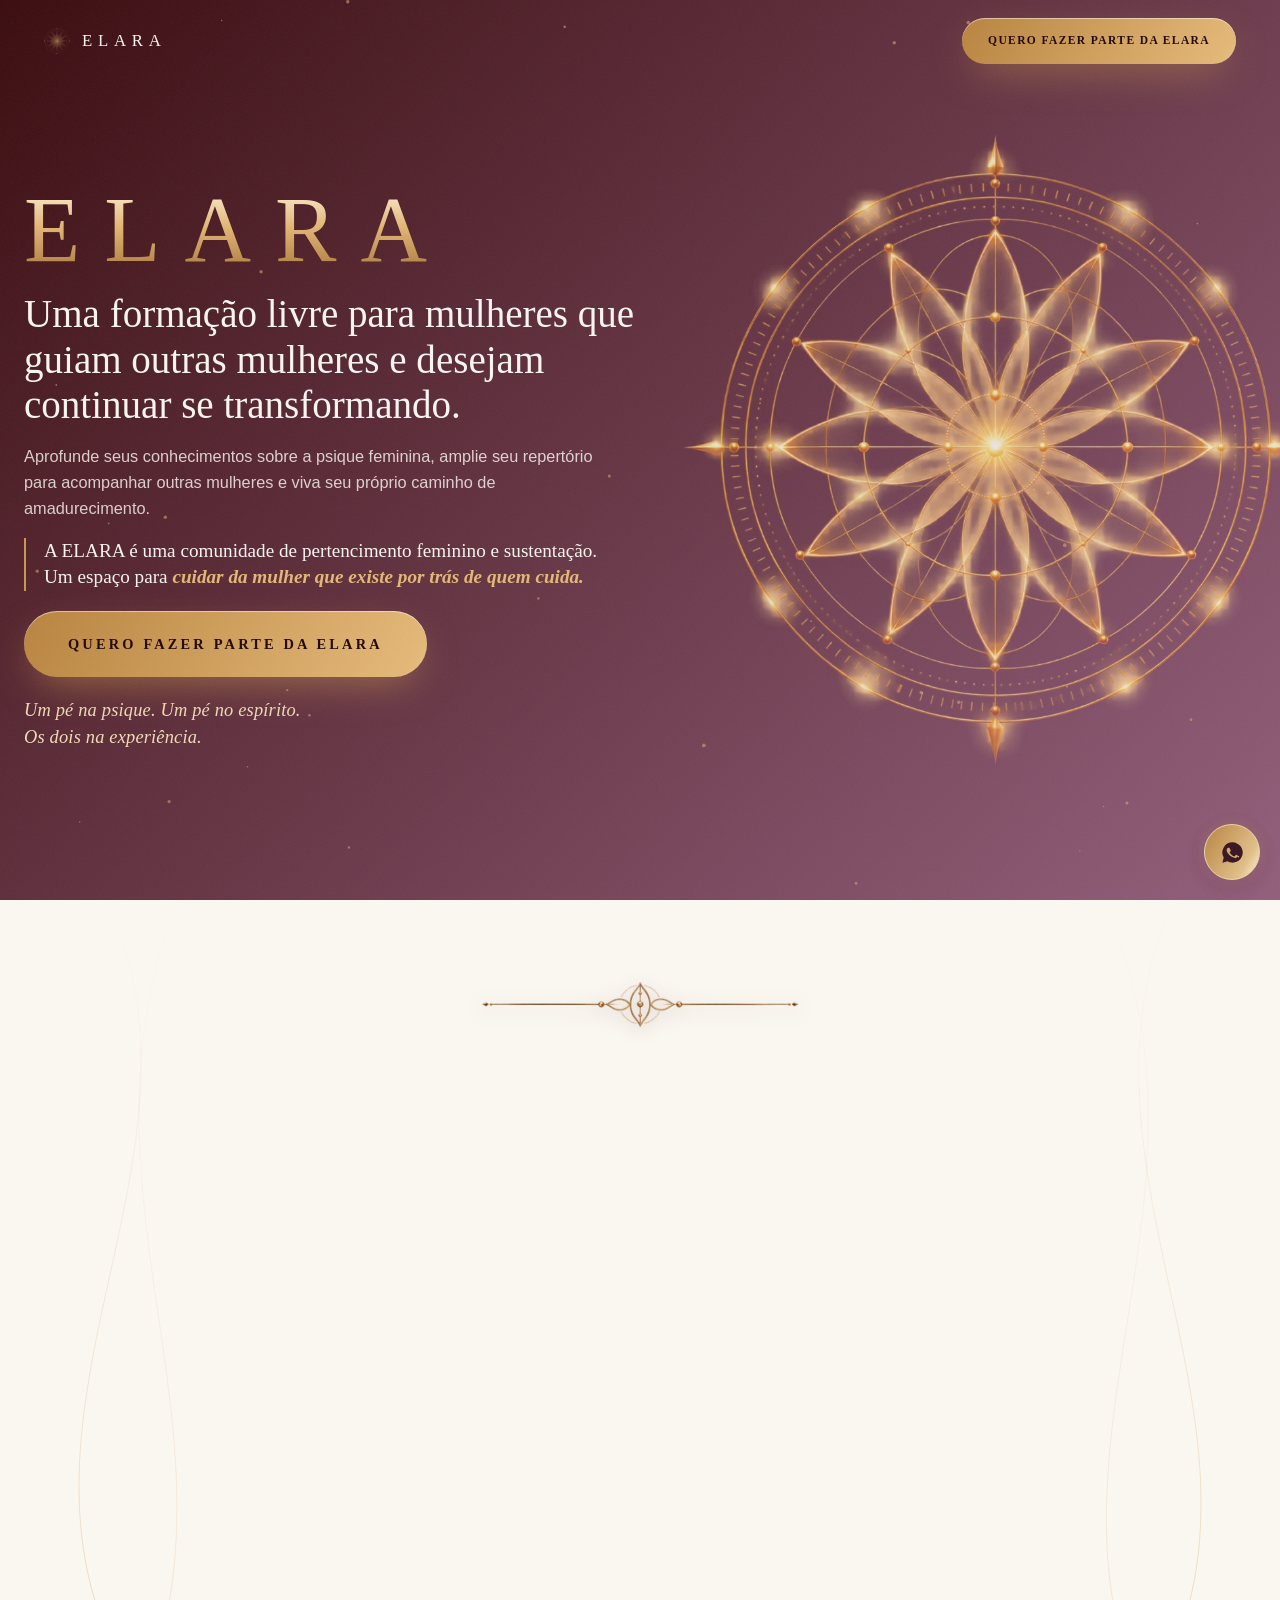
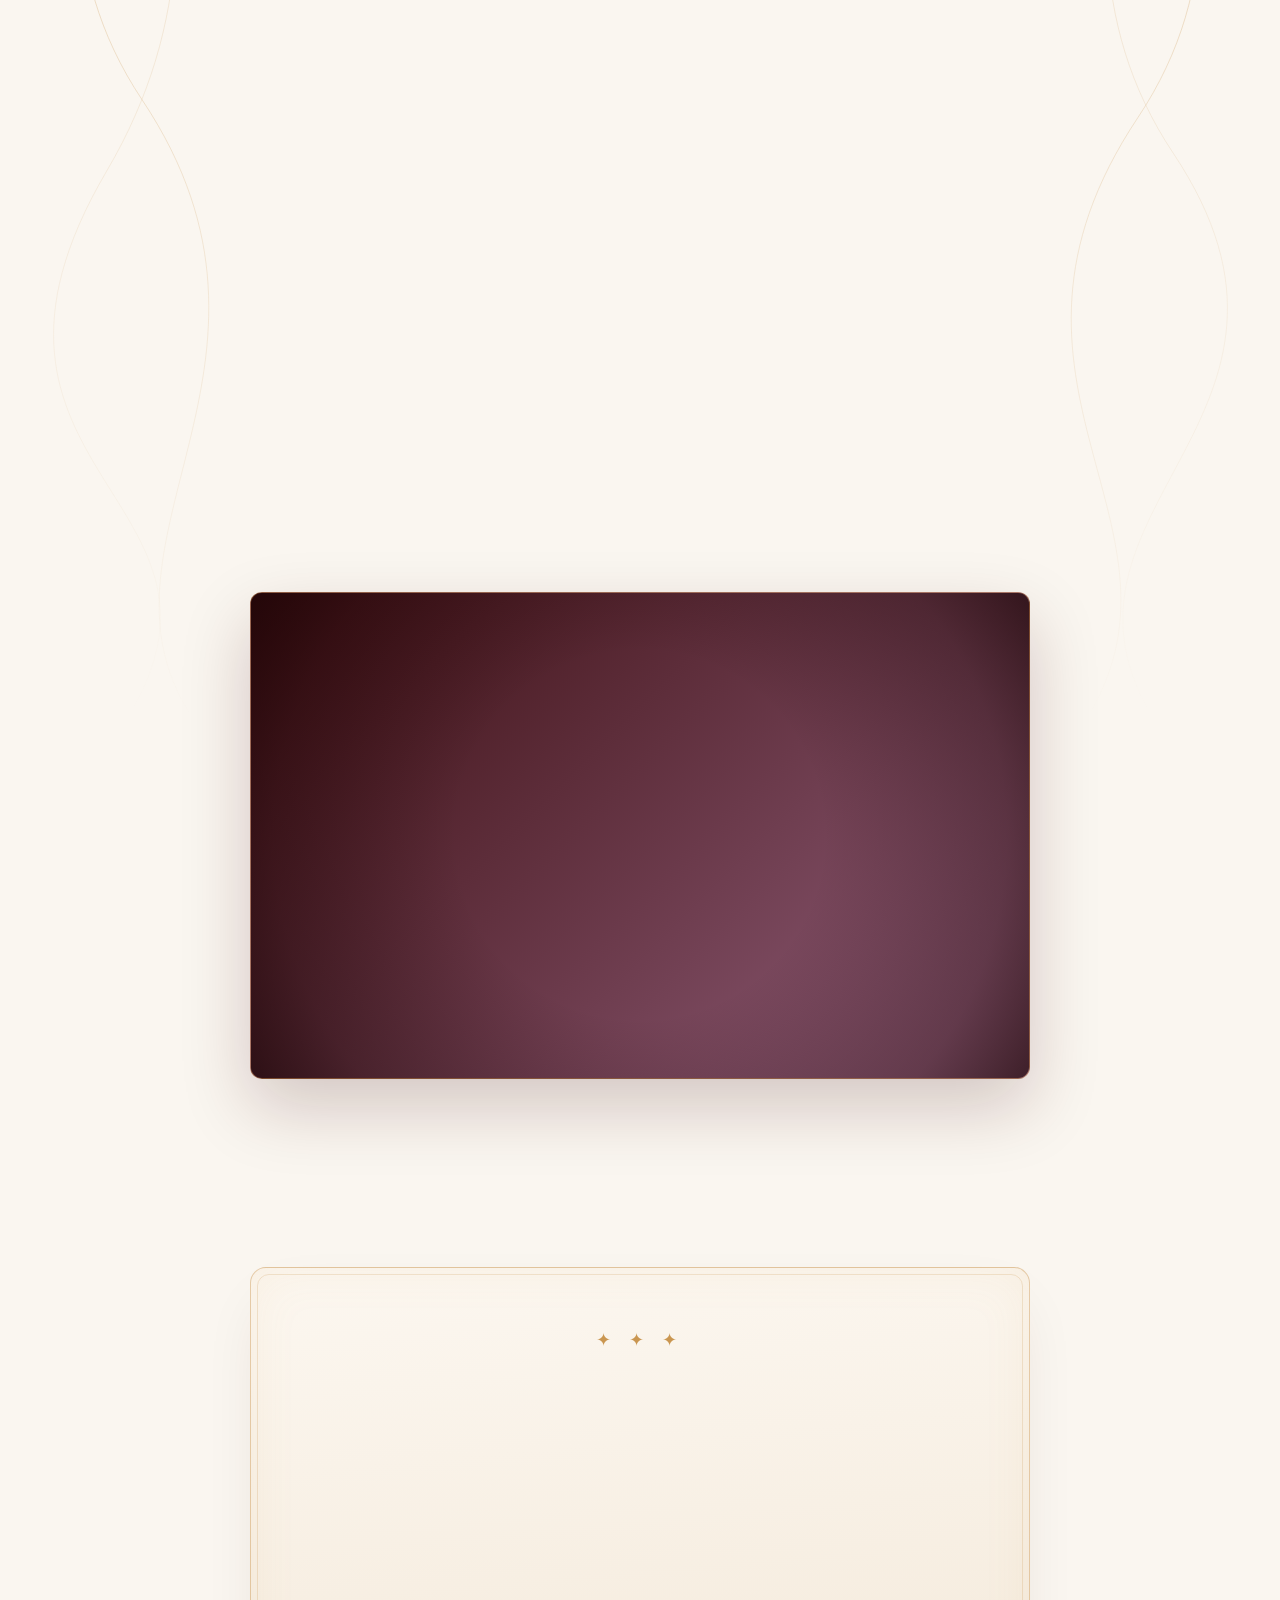
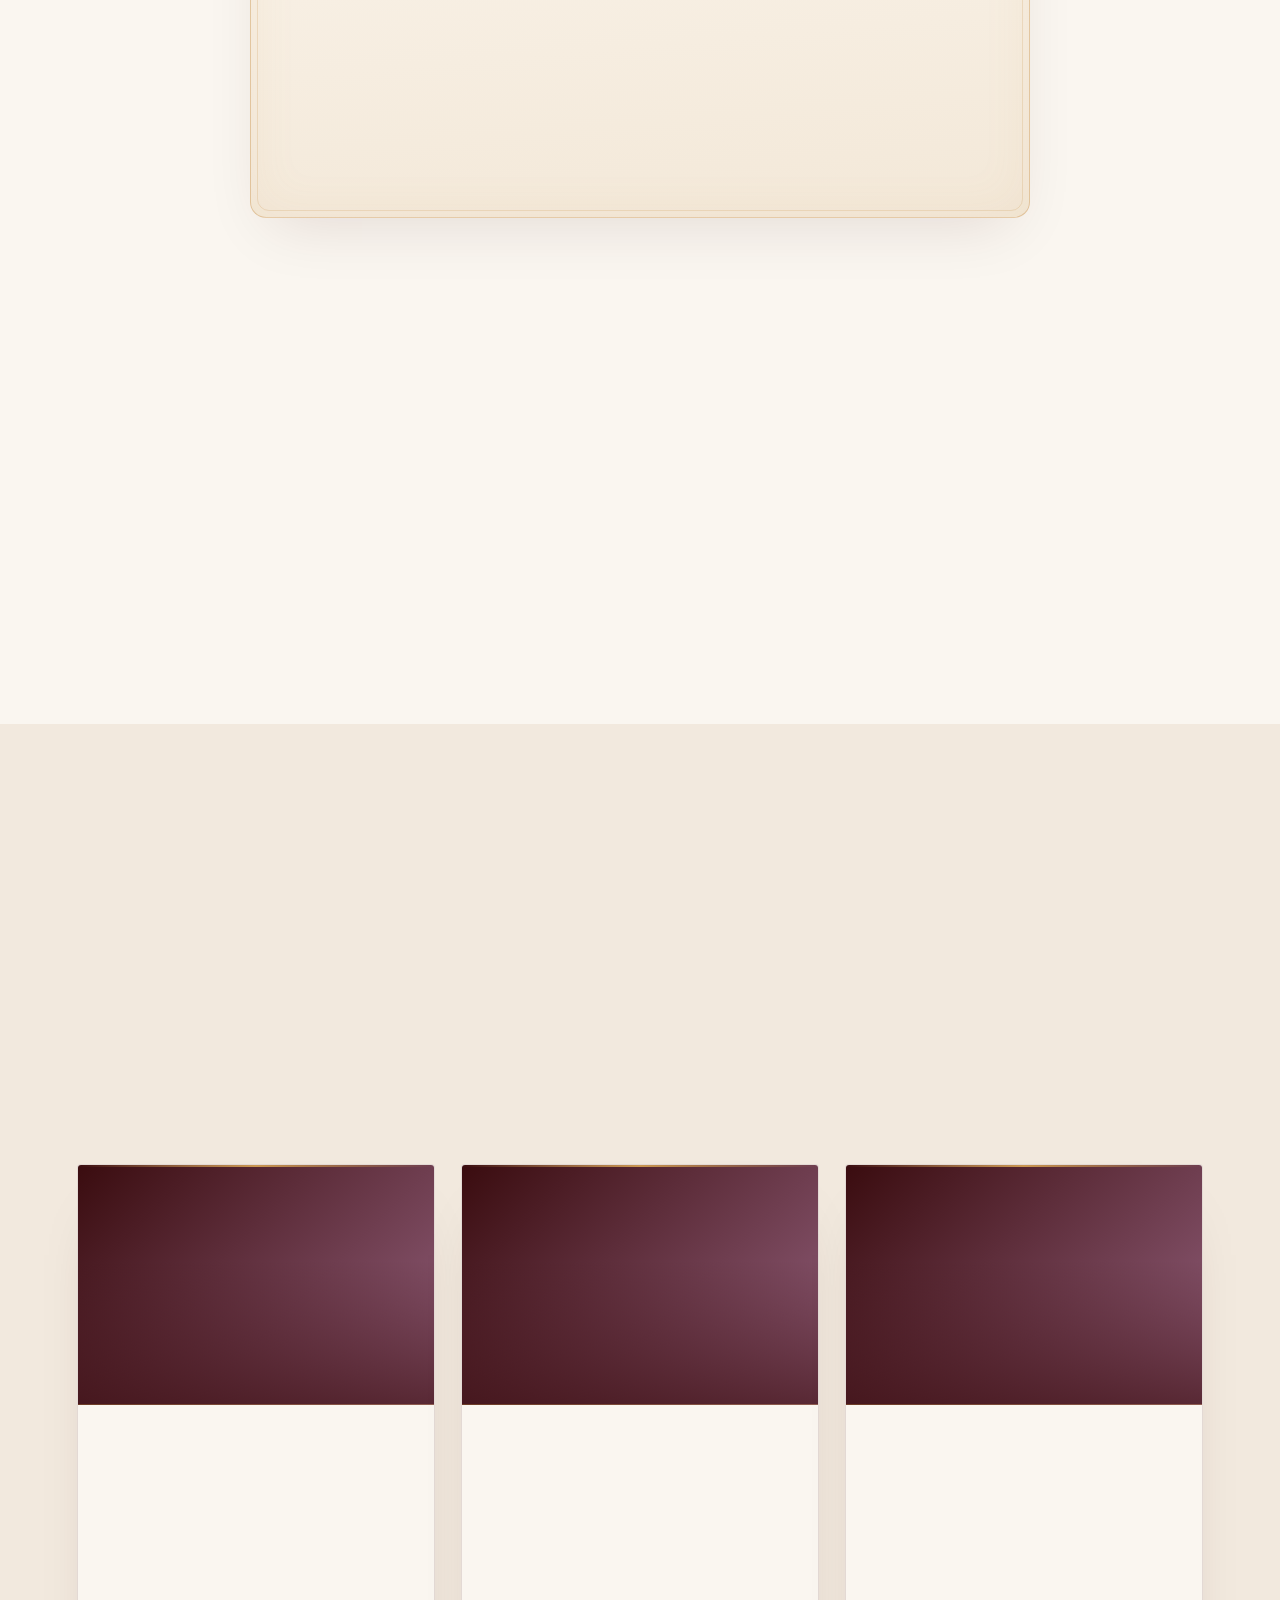
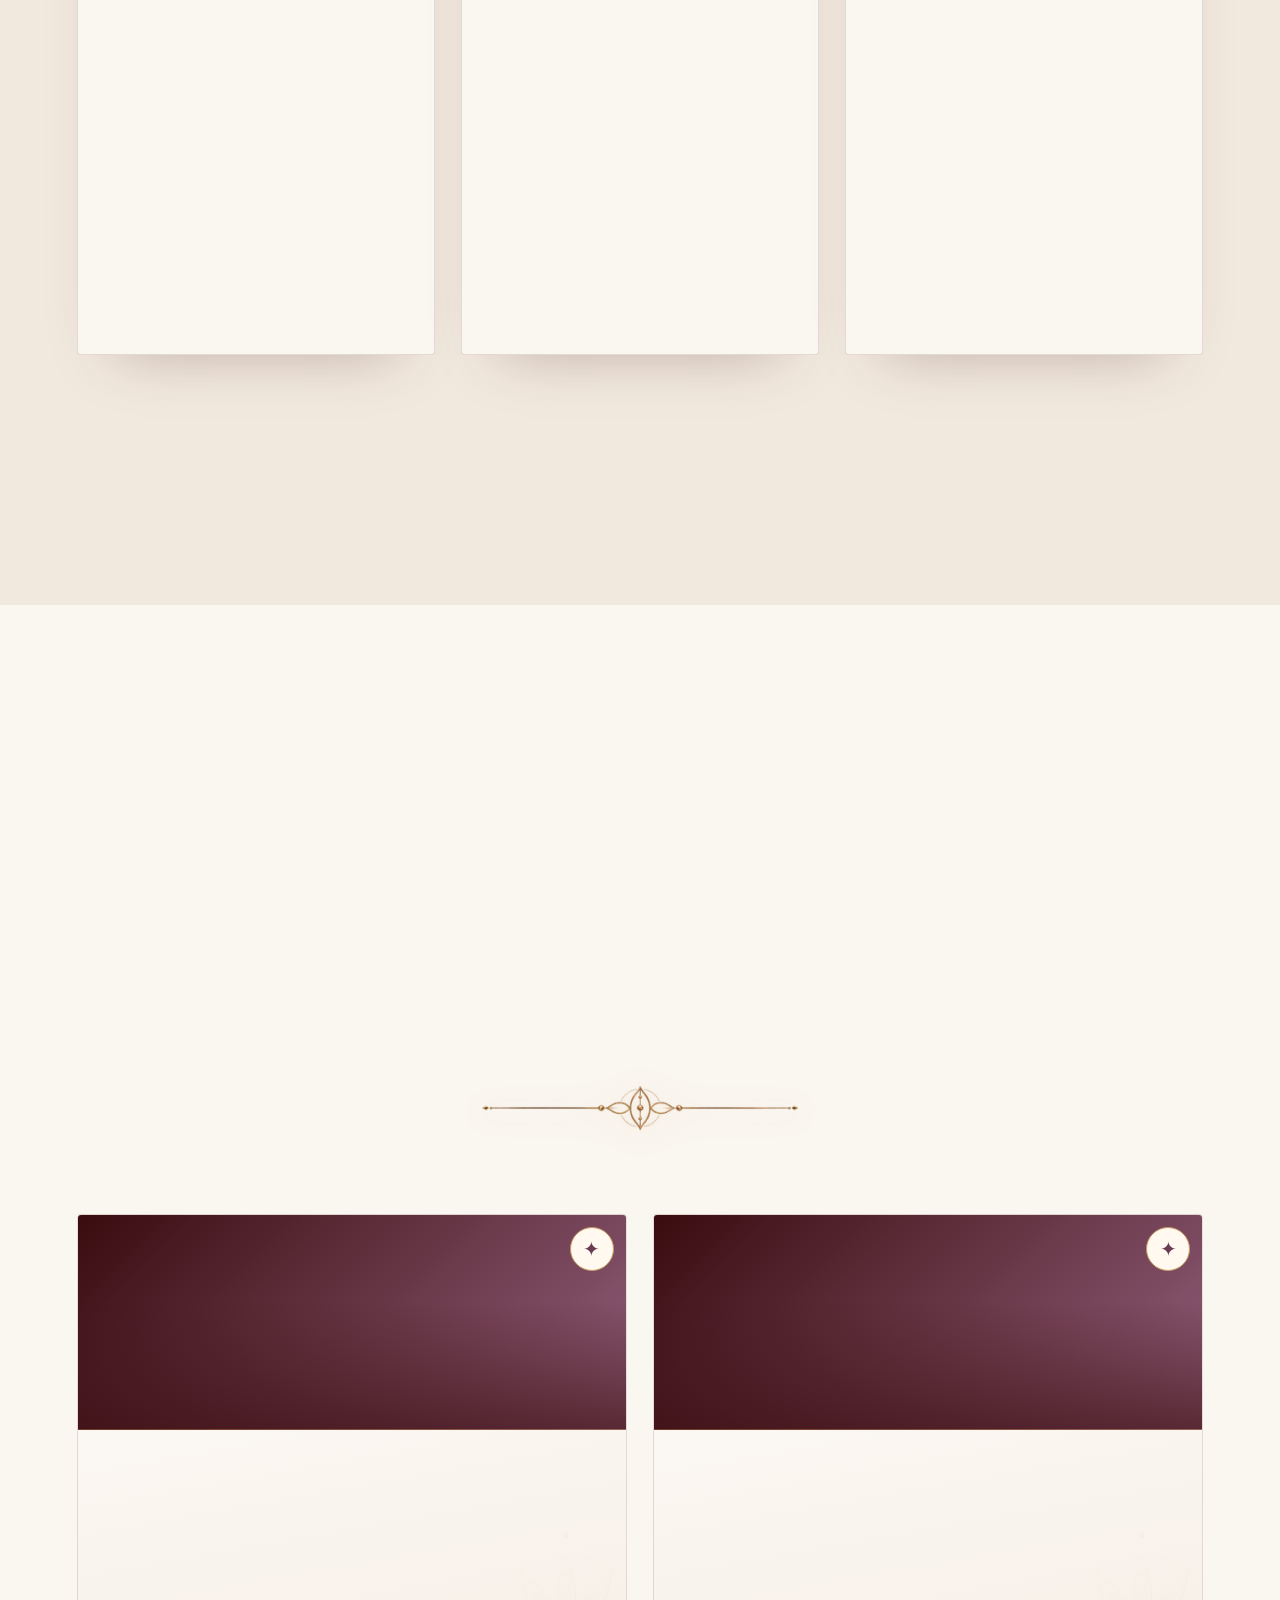
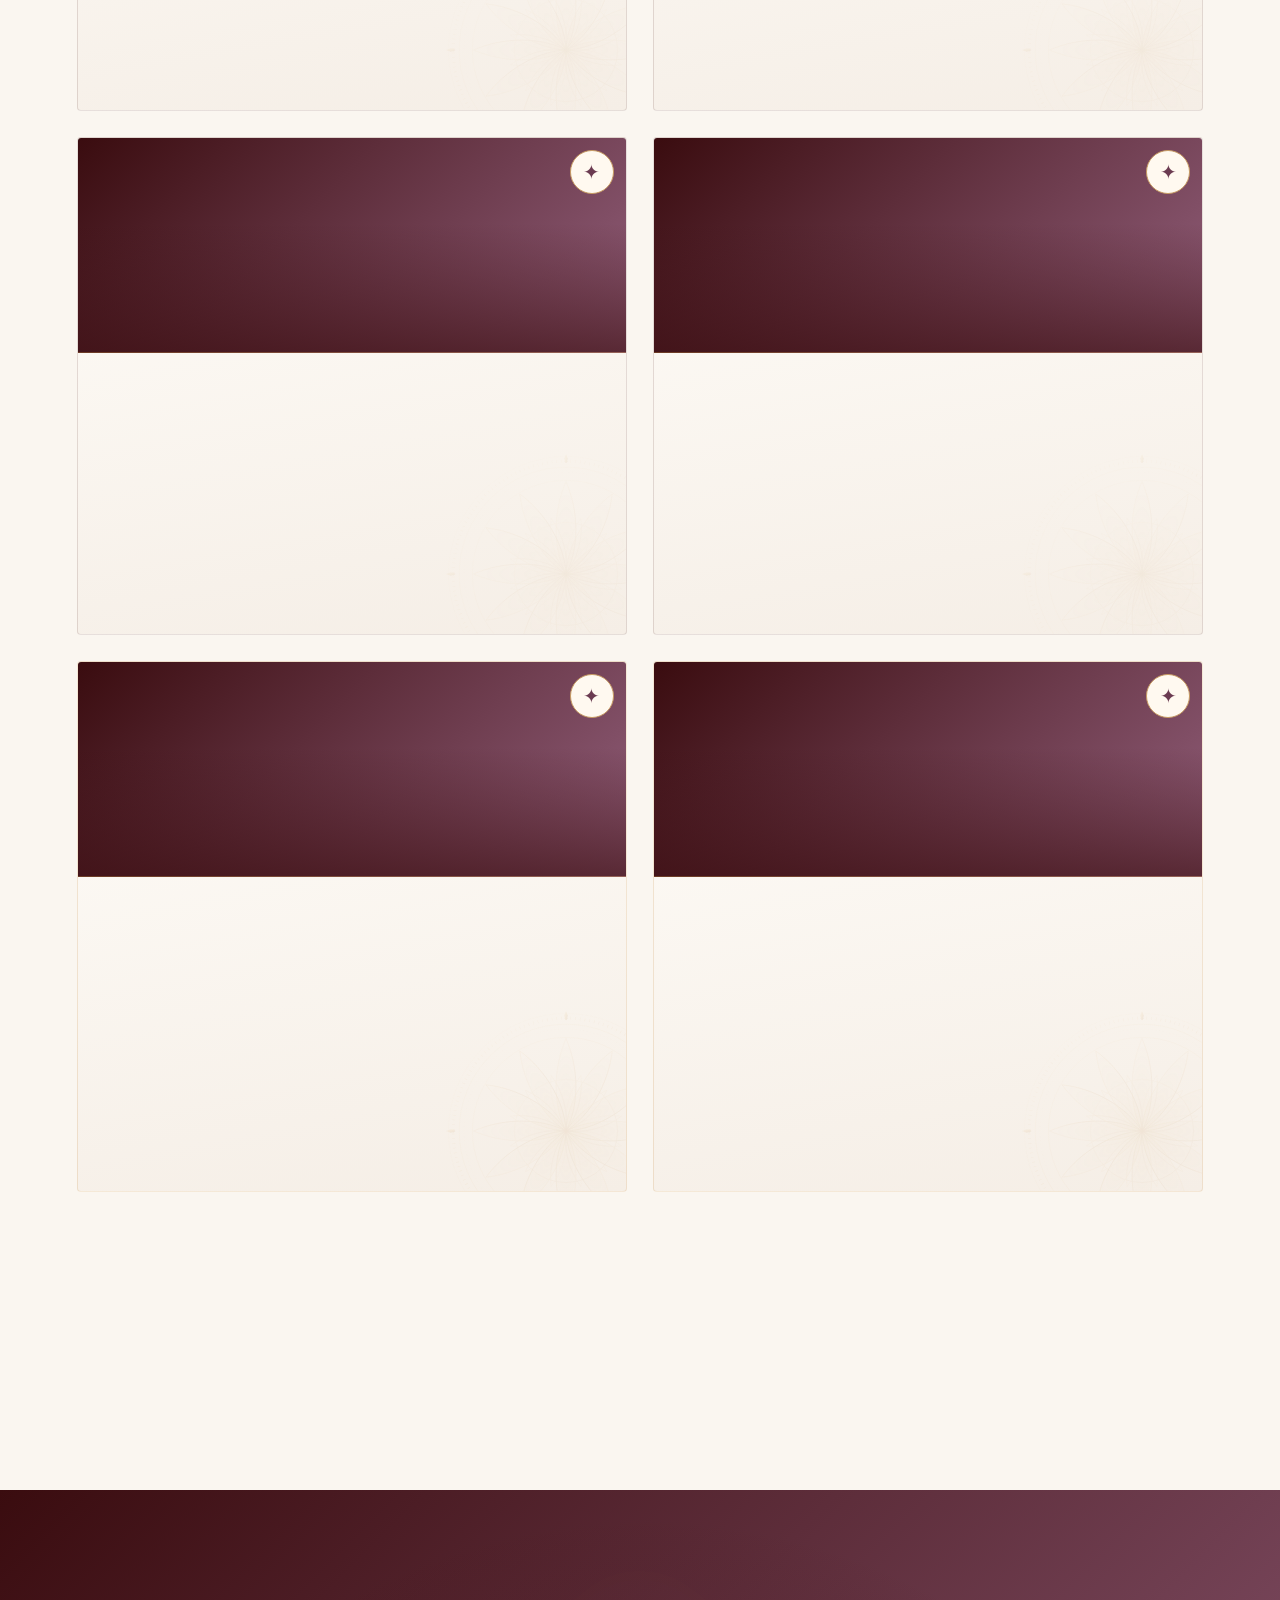
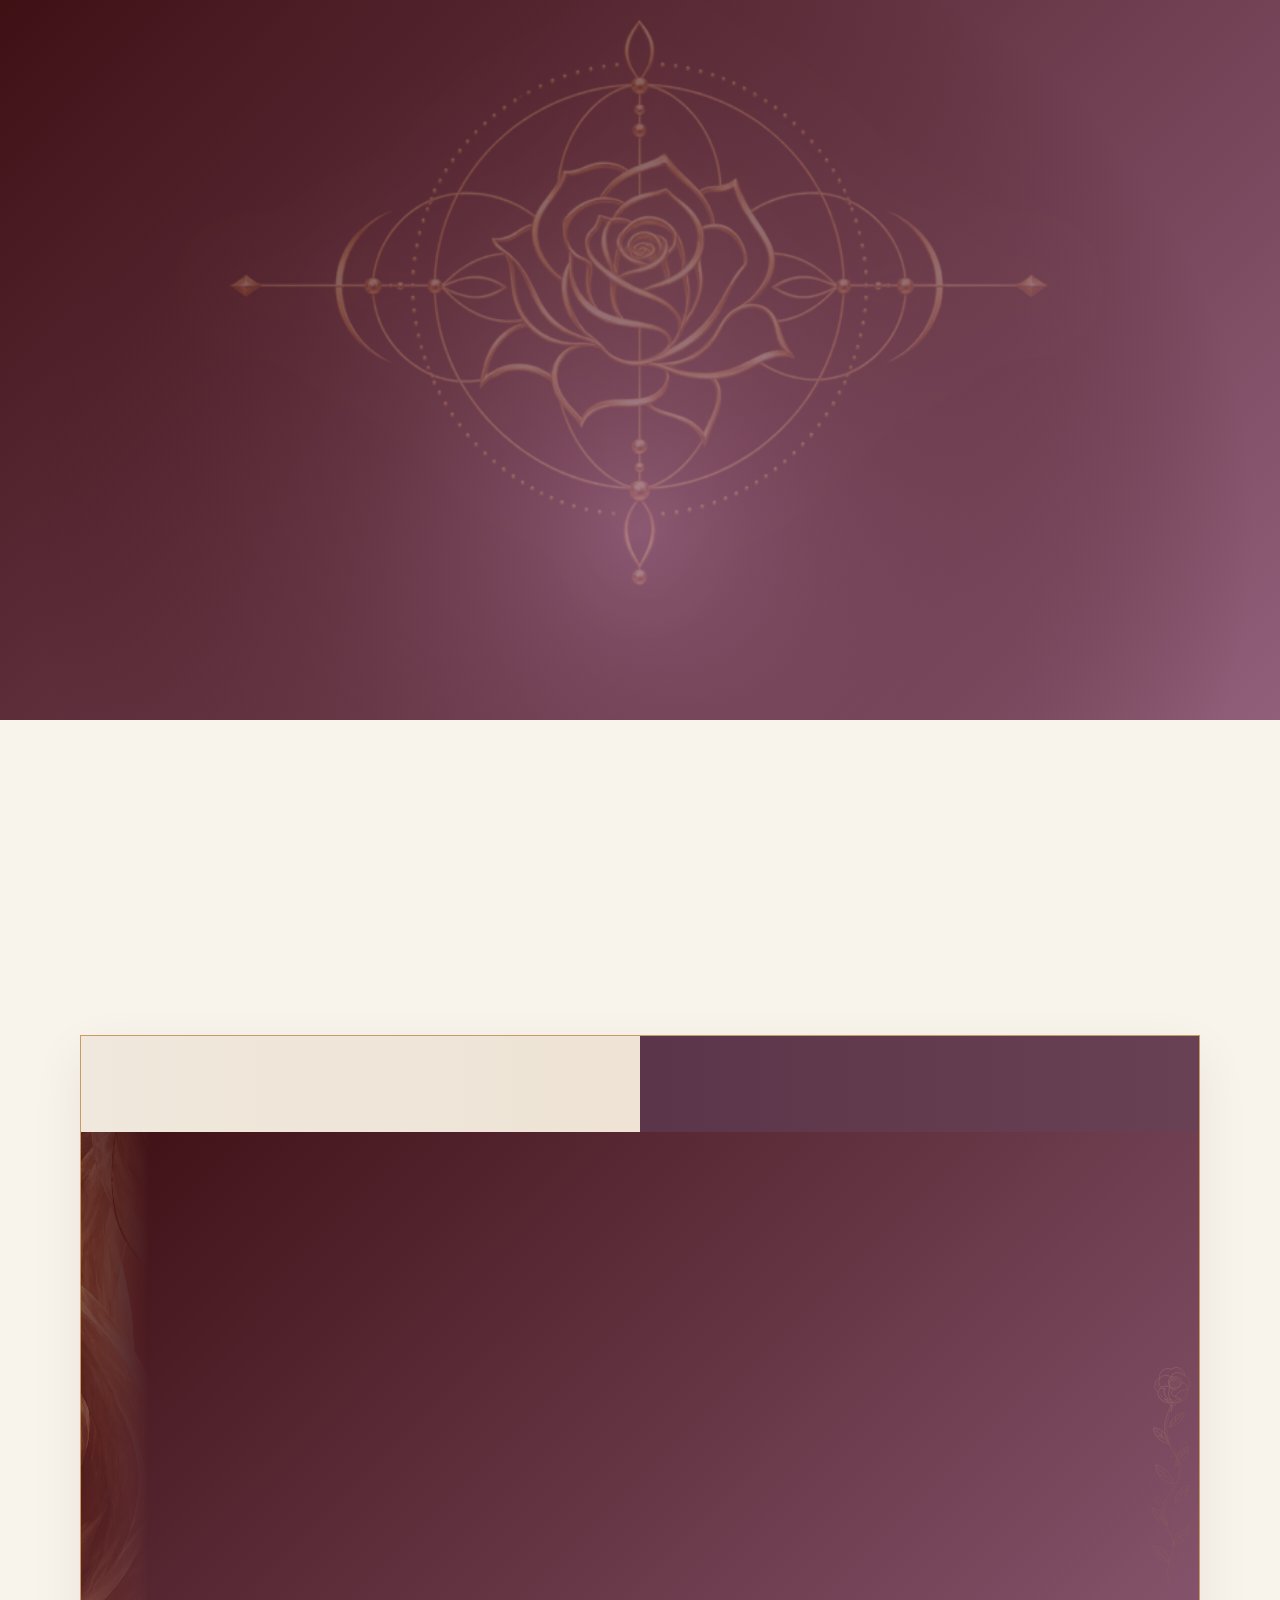
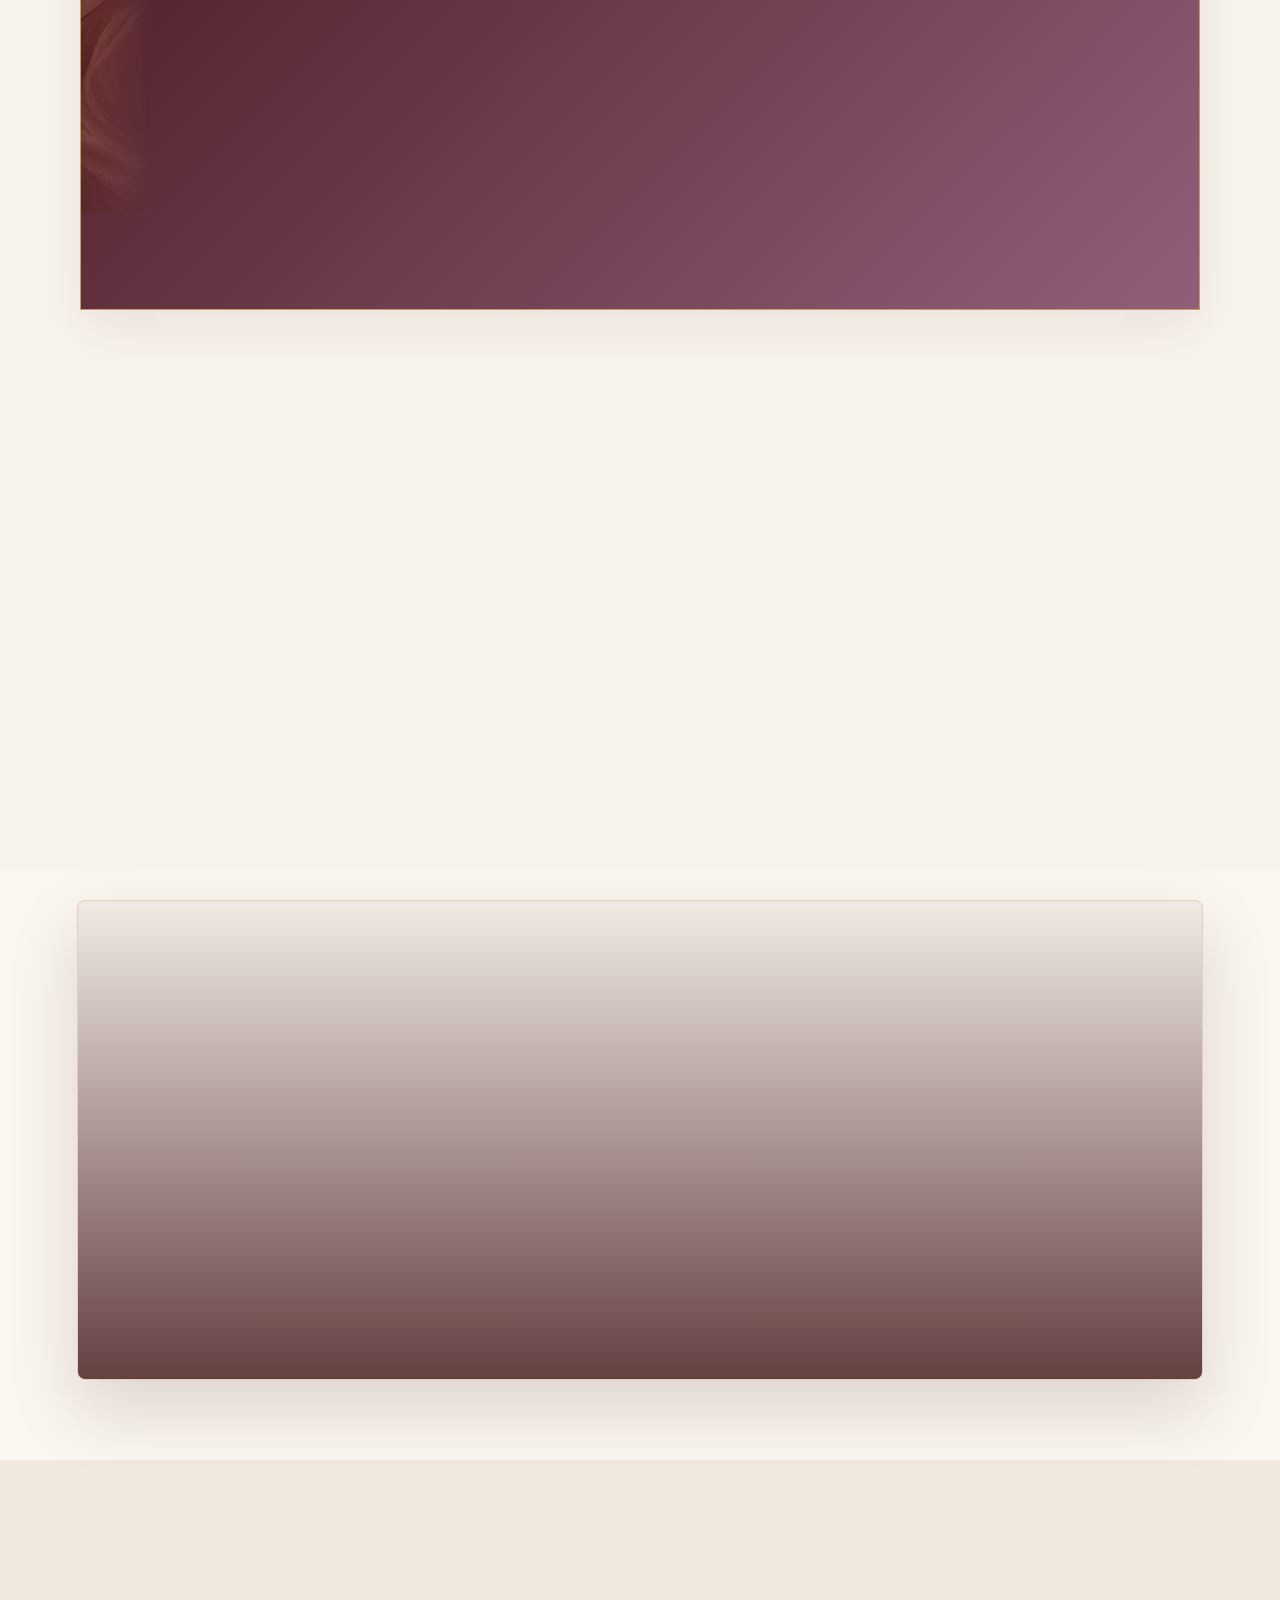
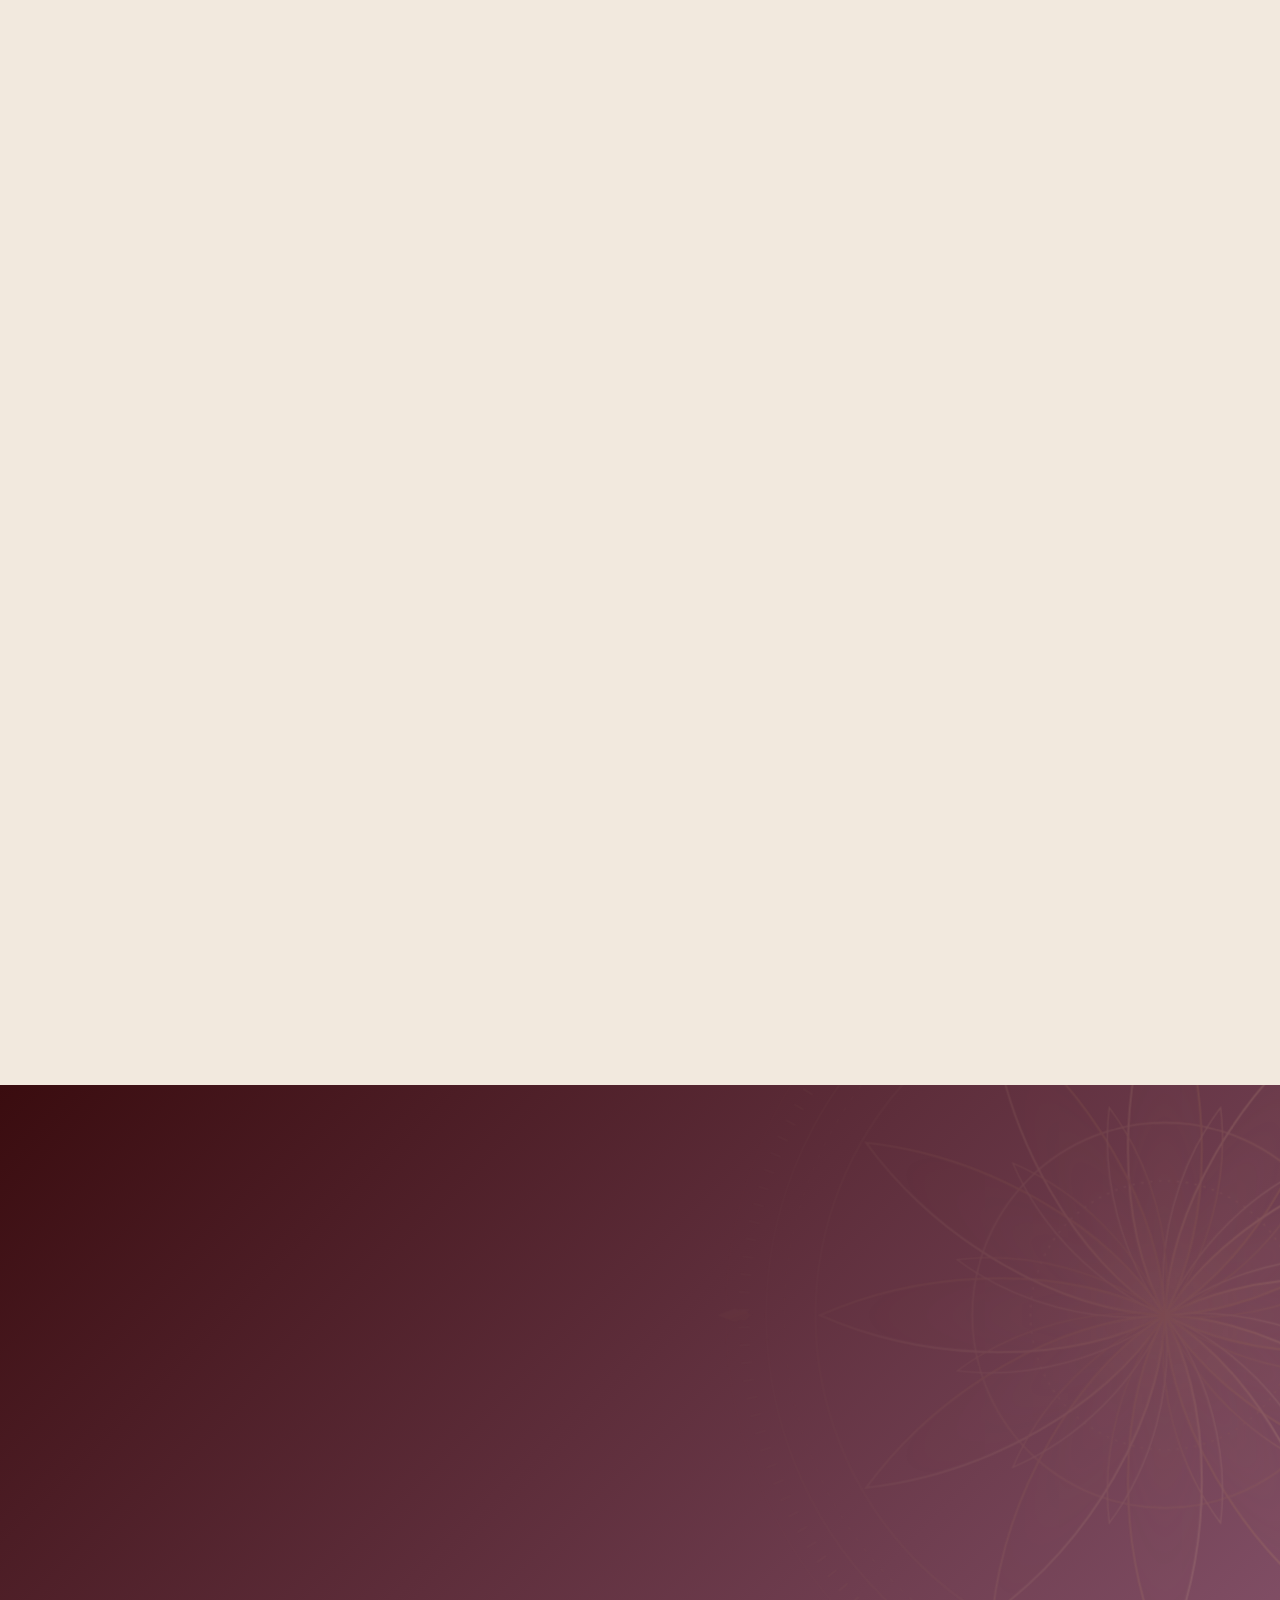
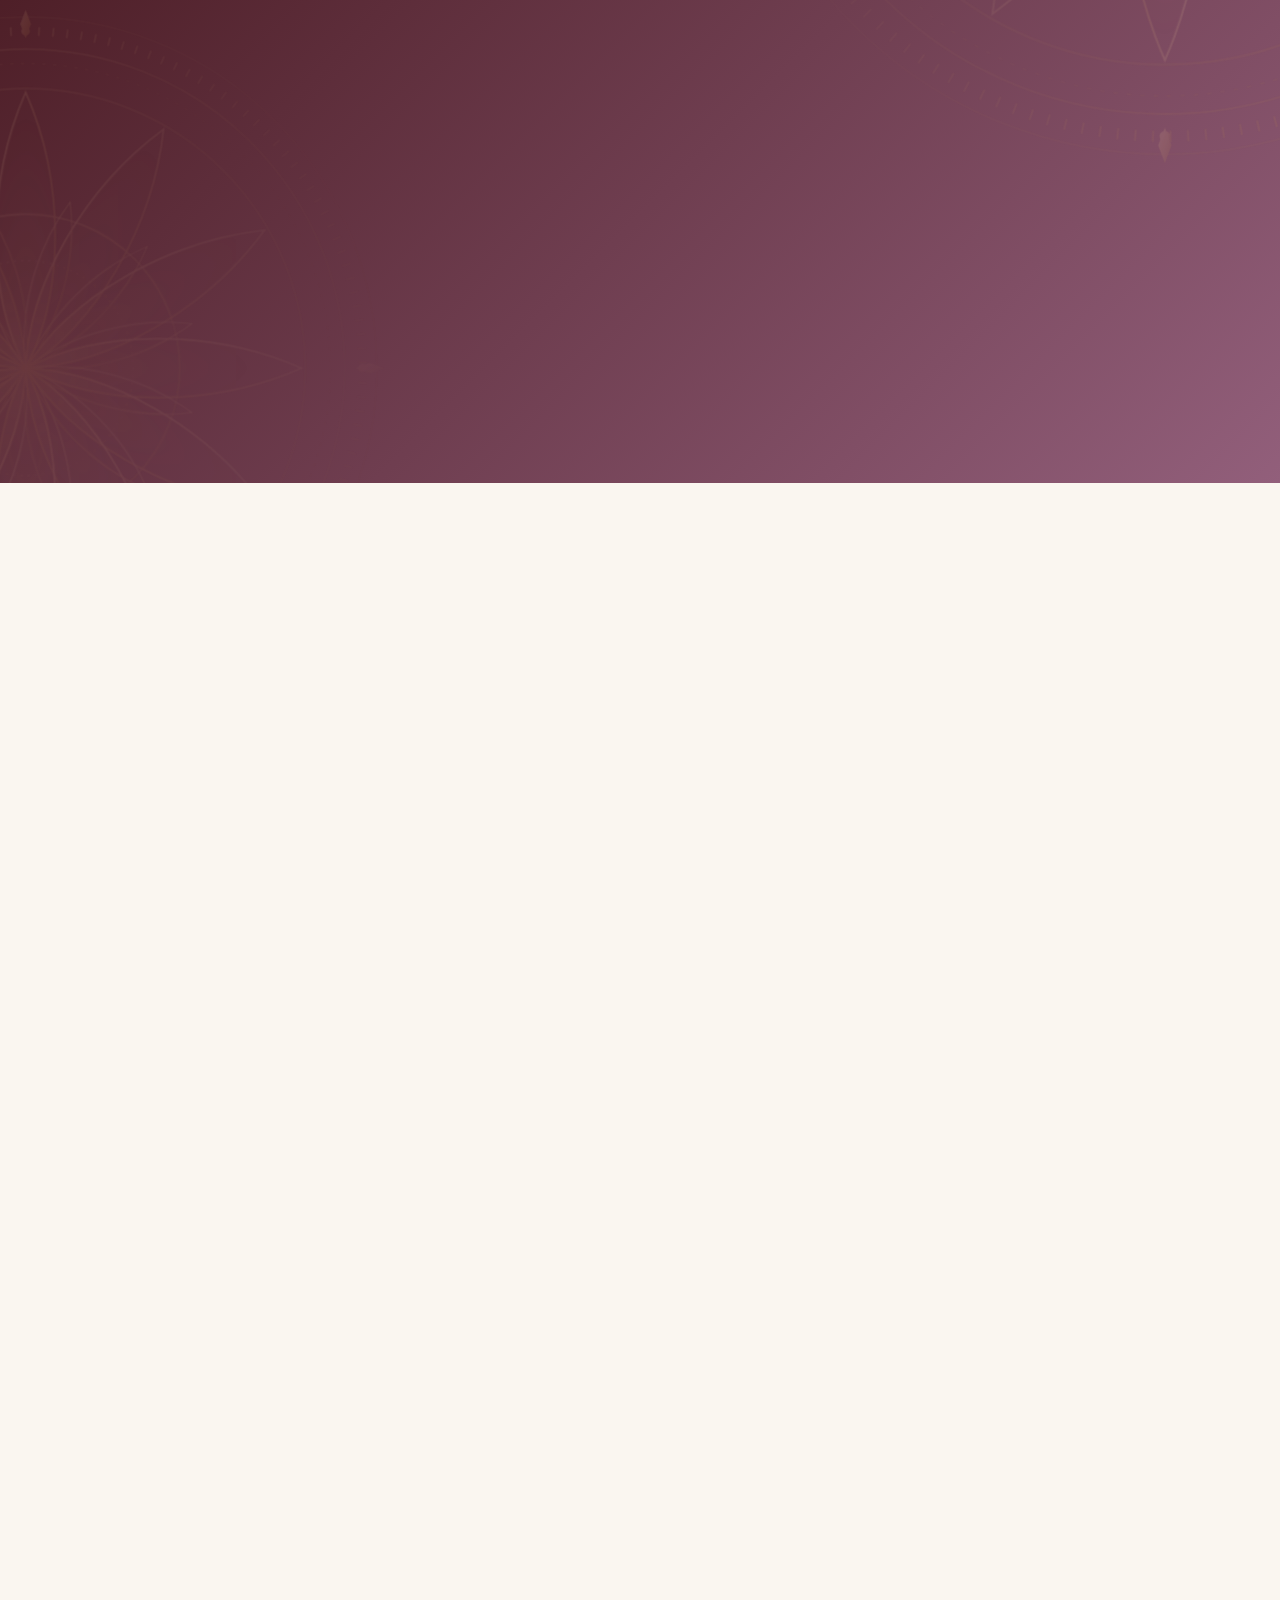
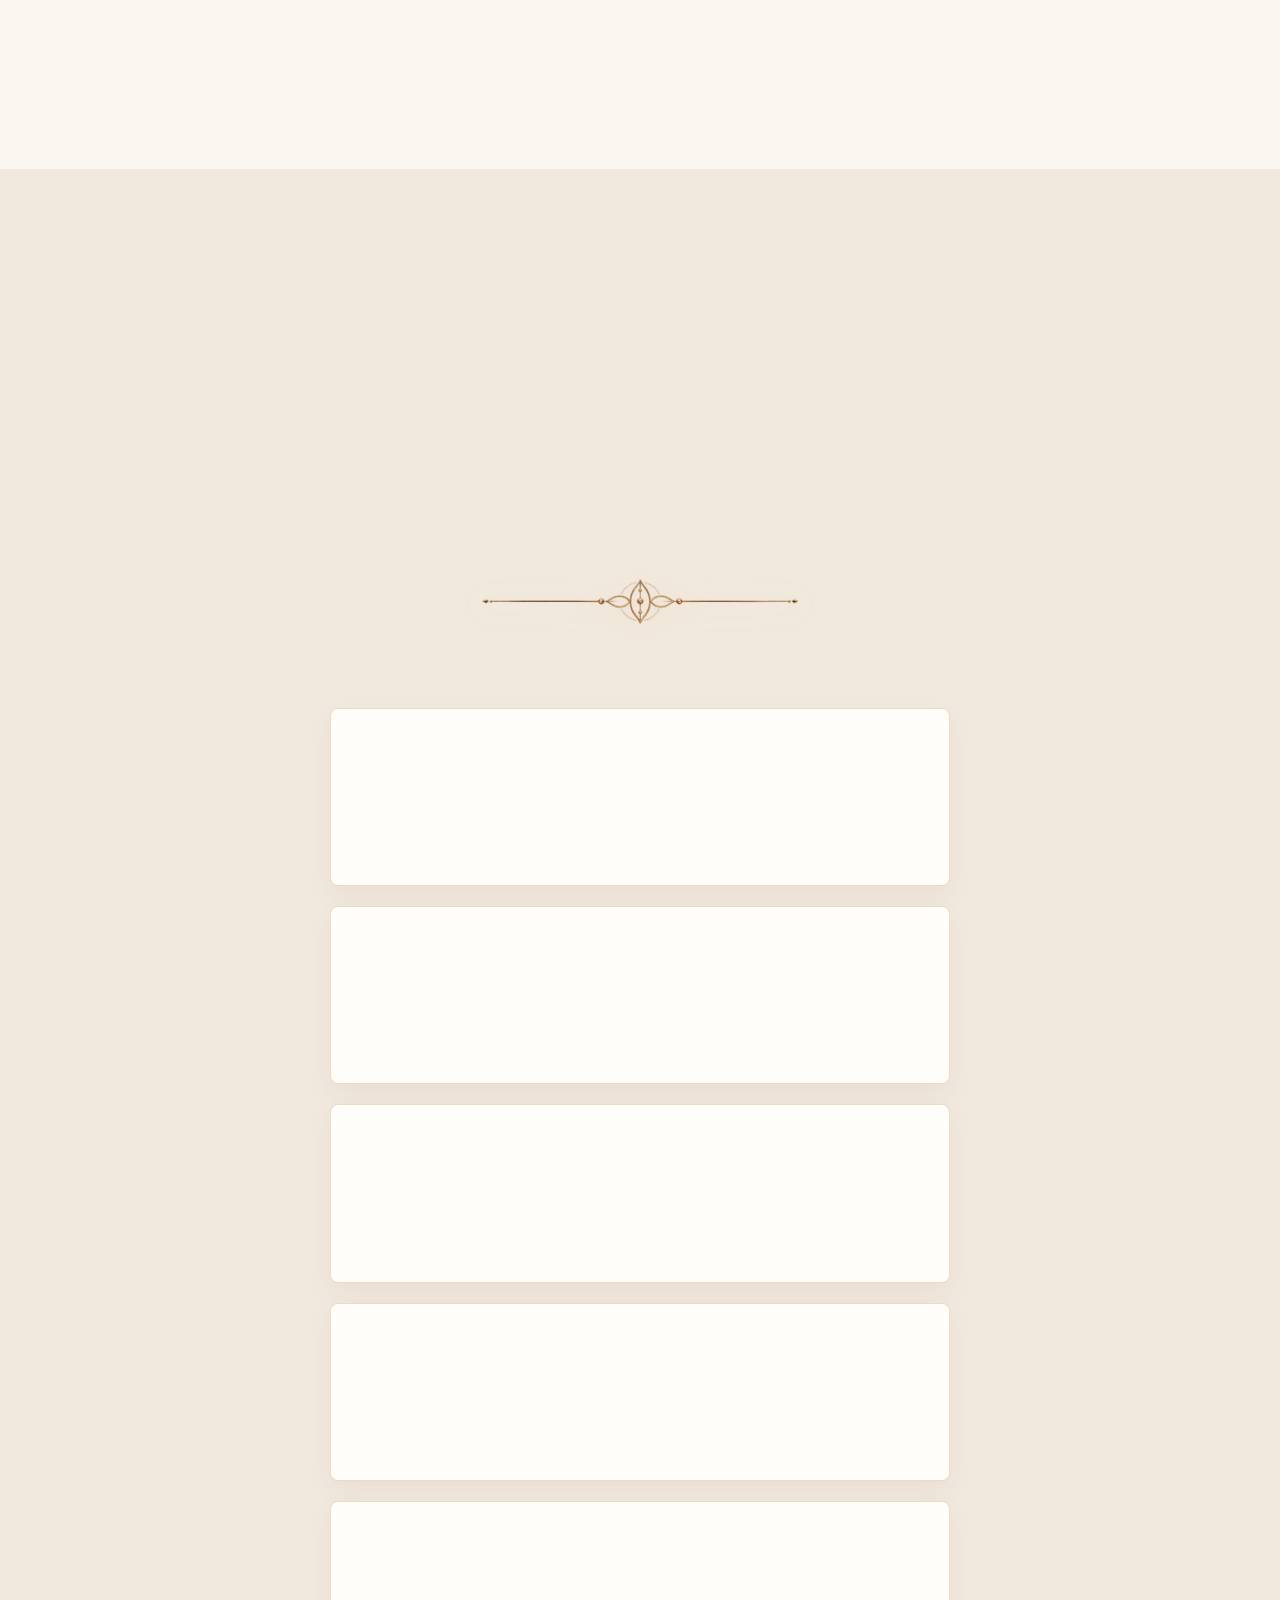
==== commit a2a862dd: "release: publish approved mobile reveals and layout fixes (#25)" ====
--- a/site/index.html
+++ b/site/index.html
@@ -23,7 +23,7 @@
   <meta name="twitter:description" content="Psique, espiritualidade e experiência: formação livre e comunidade para mulheres que guiam outras mulheres.">
   <script type="application/ld+json">{"@context":"https://schema.org","@graph":[{"@type":"Person","@id":"#alejandra","name":"Alejandra Leão"},{"@type":"WebPage","@id":"#pagina","name":"ELARA — Formação livre com Alejandra Leão","inLanguage":"pt-BR","description":"Formação livre e comunidade para mulheres que guiam outras mulheres. Psique, espiritualidade e experiência.","author":{"@id":"#alejandra"},"about":{"@type":"Course","name":"ELARA","description":"Formação livre e comunidade de amadurecimento feminino, com 12 meses de acesso. Não oferece certificação nem habilitação profissional.","provider":{"@id":"#alejandra"}}}]}</script>
   <link rel="icon" href="favicon.svg" type="image/svg+xml">
-  <link rel="stylesheet" href="assets/elara-d9f3b0889a.css">
+  <link rel="stylesheet" href="assets/elara-ca1aefd18d.css">
 </head>
 <body>
 <a class="skip-link" href="#conteudo">Pular para o conteúdo</a>
@@ -232,7 +232,7 @@
   <a class="topbar__brand" href="#inicio" aria-label="ELARA — voltar ao início">
     <svg aria-hidden="true"><use href="#sym-mandala"/></svg> ELARA
   </a>
-  <a class="btn btn--gold" href="https://pay.kiwify.com.br/qAID3mU" id="nav-cta" data-checkout><span class="btn__label">QUERO FAZER PARTE DA ELARA</span> <svg aria-hidden="true"><use href="#ic-arrow"/></svg></a>
+  <a class="btn btn--gold" href="https://pay.kiwify.com.br/qAID3mU" id="nav-cta" data-checkout><span class="btn__label">QUERO FAZER PARTE DA ELARA</span></a>
   <div class="topbar__progress" id="topbarProgress"></div>
 </header>
 
@@ -253,7 +253,7 @@
       <p class="hero__text">Aprofunde seus conhecimentos sobre a psique feminina, amplie seu repertório para acompanhar outras mulheres e viva seu próprio caminho de amadurecimento.</p>
       <p class="hero__care"><span class="hero__care-l1">A ELARA é uma comunidade de pertencimento</span> <span class="hero__care-l2">feminino e sustentação. Um espaço para</span> <strong class="hero__care-highlight">cuidar da mulher que existe por trás de quem cuida.</strong></p>
       <div class="hero__actions">
-        <a class="btn btn--gold" href="https://pay.kiwify.com.br/qAID3mU" id="hero-cta" data-checkout><span class="btn__label">QUERO FAZER PARTE DA ELARA</span> <svg aria-hidden="true"><use href="#ic-arrow"/></svg></a>
+        <a class="btn btn--gold" href="https://pay.kiwify.com.br/qAID3mU" id="hero-cta" data-checkout><span class="btn__label">QUERO FAZER PARTE DA ELARA</span></a>
       </div>
       <p class="hero__sig signature">Um pé na psique. Um pé no espírito.<br>Os dois na experiência.</p>
     </div>
@@ -919,7 +919,7 @@
 
     <div class="deliver__closing">
       <p>Tudo isso para continuar estudando, vivendo e amadurecendo, no seu próprio ritmo.</p>
-      <a class="btn btn--gold" href="https://pay.kiwify.com.br/qAID3mU" id="deliver-cta" data-checkout><span class="btn__label">QUERO FAZER PARTE DA ELARA</span> <svg aria-hidden="true"><use href="#ic-arrow"/></svg></a>
+      <a class="btn btn--gold" href="https://pay.kiwify.com.br/qAID3mU" id="deliver-cta" data-checkout><span class="btn__label">QUERO FAZER PARTE DA ELARA</span></a>
     </div>
   </div>
 </section>
@@ -1007,7 +1007,7 @@
       </article>
 
       <div class="campaign__cta">
-        <a class="btn btn--gold" href="https://pay.kiwify.com.br/qAID3mU" id="campaign-cta" data-checkout><span class="btn__label">QUERO ENTRAR NA <span class="btn__keep">BLACK ROSE</span></span> <svg aria-hidden="true"><use href="#ic-arrow"/></svg></a>
+        <a class="btn btn--gold" href="https://pay.kiwify.com.br/qAID3mU" id="campaign-cta" data-checkout><span class="btn__label">QUERO ENTRAR NA <span class="btn__keep">BLACK ROSE</span></span></a>
       </div>
     </div>
   </div>
@@ -1043,7 +1043,7 @@
           <li><svg aria-hidden="true"><use href="#ic-check"/></svg>12 meses de acesso</li>
           <li><svg aria-hidden="true"><use href="#ic-check"/></svg>7 dias de garantia incondicional</li>
         </ul>
-        <a class="btn btn--gold" href="https://pay.kiwify.com.br/qAID3mU" id="offer-cta" data-checkout-final><span class="btn__label">QUERO ENTRAR NA <span class="btn__keep">BLACK ROSE</span></span> <svg aria-hidden="true"><use href="#ic-arrow"/></svg></a>
+        <a class="btn btn--gold" href="https://pay.kiwify.com.br/qAID3mU" id="offer-cta" data-checkout-final><span class="btn__label">QUERO ENTRAR NA <span class="btn__keep">BLACK ROSE</span></span></a>
       </div>
     </div>
 
@@ -1057,7 +1057,7 @@
         <svg class="closing-ritual__mandala spin-slow" aria-hidden="true"><use href="#sym-mandala"/></svg>
         <p class="closing-ritual__quote">"A mulher que existe por trás de quem cuida merece um lugar de descanso, beleza e florescimento."</p>
         <p class="closing-ritual__sub">Seu ciclo de sustentação e pertencimento te espera.</p>
-        <a class="btn btn--gold" href="https://pay.kiwify.com.br/qAID3mU" data-checkout><span class="btn__label">QUERO FAZER PARTE DA ELARA</span> <svg aria-hidden="true"><use href="#ic-arrow"/></svg></a>
+        <a class="btn btn--gold" href="https://pay.kiwify.com.br/qAID3mU" data-checkout><span class="btn__label">QUERO FAZER PARTE DA ELARA</span></a>
       </div>
     </div>
   </div>
@@ -1132,7 +1132,7 @@
   </div>
 </footer>
 
-<script type="module" src="assets/elara-AS7WB2L7.js"></script>
+<script type="module" src="assets/elara-YD3FOH2N.js"></script>
 <a class="whatsapp-float" href="https://wa.me/557191026649" target="_blank" rel="noopener" aria-label="Falar com o suporte da ELARA no WhatsApp" title="Falar no WhatsApp"><svg aria-hidden="true" viewBox="0 0 24 24"><use href="#ic-whats"/></svg></a>
 </body>
 </html>
--- a/site/assets/elara-ca1aefd18d.css
+++ b/site/assets/elara-ca1aefd18d.css
@@ -0,0 +1 @@
+@font-face{font-family:Cinzel;font-style:normal;font-weight:100 900;font-display:swap;src:url(fonts/09941fb1c1-cinzel-latin-wght-normal.woff2) format("woff2")}@font-face{font-family:Cormorant Garamond;font-style:normal;font-weight:100 900;font-display:swap;src:url(fonts/d80df8ff5a-cormorant-garamond-latin-wght-normal.woff2) format("woff2")}@font-face{font-family:Cormorant Garamond;font-style:italic;font-weight:100 900;font-display:swap;src:url(fonts/6f2f5c3b1a-cormorant-garamond-latin-wght-italic.woff2) format("woff2")}@font-face{font-family:Plus Jakarta Sans;font-style:normal;font-weight:100 900;font-display:swap;src:url(fonts/153fc85b70-plus-jakarta-sans-latin-wght-normal.woff2) format("woff2")}:root{--bordeaux: #3A0C0F;--bordeaux-deep: #1E0507;--bordeaux-mid: #4A1317;--wine: #640909;--earth: #3A241C;--gold: #CA9650;--gold-bright: #E4B877;--gold-pale: #F1DDB8;--gold-glow: rgba(202, 150, 80, .22);--paper: #FAF6F0;--paper-warm: #F2E9DE;--paper-deep: #E9DCCB;--ink: #1C1514;--ink-soft: #4A3C38;--ink-muted: #7A6C66;--line: rgba(202, 150, 80, .32);--line-dark: rgba(58, 12, 15, .12);--font-display: "Cormorant Garamond", Georgia, serif;--font-cinzel: "Cinzel", Georgia, serif;--font-body: "Plus Jakarta Sans", -apple-system, sans-serif;--ease-out: cubic-bezier(.16, 1, .3, 1);--wrap: min(1180px, 88vw);--wrap-narrow: min(680px, 88vw)}*,*:before,*:after{box-sizing:border-box;margin:0;padding:0}html{scroll-behavior:auto;overflow-x:clip}body{background:var(--paper);color:var(--ink);font-family:var(--font-body);font-size:16px;line-height:1.7;overflow-x:clip;-webkit-font-smoothing:antialiased;text-rendering:optimizeLegibility}img,svg{display:block;max-width:100%}a{color:inherit}button{font:inherit;cursor:pointer;border:0;background:none;color:inherit}strong,b{font-weight:650;color:var(--bordeaux)}.path-card strong,.path-card b{font-weight:650;color:var(--wine)}.path-card--dark strong,.path-card--dark b{color:var(--gold-bright);font-weight:600}.logic-card__problem strong{color:var(--bordeaux);font-weight:650}.logic-card__answer strong{color:#fff3dc;font-weight:600}.lenis.lenis-smooth{scroll-behavior:auto!important}.lenis.lenis-stopped{overflow:hidden}.wrap{width:var(--wrap);margin:0 auto;position:relative;z-index:2}.wrap-narrow{width:var(--wrap-narrow);margin:0 auto;position:relative;z-index:2}.sr-only{position:absolute;width:1px;height:1px;overflow:hidden;clip:rect(0 0 0 0);white-space:nowrap}body:after{content:"";position:fixed;inset:0;pointer-events:none;z-index:999;opacity:.05;background-image:url("data:image/svg+xml,%3Csvg xmlns='http://www.w3.org/2000/svg' width='160' height='160'%3E%3Cfilter id='n'%3E%3CfeTurbulence type='fractalNoise' baseFrequency='0.85' numOctaves='3' stitchTiles='stitch'/%3E%3C/filter%3E%3Crect width='100%25' height='100%25' filter='url(%23n)'/%3E%3C/svg%3E")}.eyebrow{font-family:var(--font-cinzel);font-size:.72rem;letter-spacing:.26em;text-transform:uppercase;font-weight:600;color:var(--gold);display:inline-flex;align-items:center;gap:14px;margin-bottom:22px}.eyebrow:before,.eyebrow:after{content:"";width:28px;height:1px;background:linear-gradient(90deg,transparent,var(--gold))}.eyebrow:after{background:linear-gradient(90deg,var(--gold),transparent)}.h-display{font-family:var(--font-display);font-weight:400;line-height:1.06;letter-spacing:-.01em;font-size:clamp(2.3rem,5vw,4.4rem)}.h-display em{font-style:italic;color:var(--gold)}.lead{font-size:clamp(1.05rem,1.4vw,1.2rem);line-height:1.8;color:var(--ink-soft)}.signature{font-family:var(--font-display);font-style:italic;font-size:clamp(1.35rem,2.2vw,1.8rem);color:var(--gold);letter-spacing:.01em}.section{position:relative;padding:clamp(70px,8vw,120px) 0;overflow:hidden}.section--dark{background:var(--bordeaux);color:var(--paper)}.section--dark .lead{color:#faf6f0c7}.section--warm{background:var(--paper-warm)}.section-head{text-align:center;margin:0 auto clamp(40px,5vw,64px);max-width:780px}.section-head .lead{margin-top:18px}.ornament-divider{display:block;width:min(320px,72vw);max-width:350px;height:auto;margin:0 auto 32px;filter:drop-shadow(0 4px 14px rgba(202,150,80,.25));pointer-events:none;-webkit-user-select:none;user-select:none}.section-head .ornament-divider,.compare__header .ornament-divider{margin:24px auto 0}.btn{position:relative;display:inline-flex;align-items:center;justify-content:center;gap:12px;padding:19px 38px;font-family:var(--font-cinzel);font-weight:600;font-size:.8rem;letter-spacing:.2em;text-transform:uppercase;text-decoration:none;border-radius:999px;overflow:hidden;isolation:isolate;transition:transform .5s var(--ease-out),box-shadow .5s var(--ease-out),color .4s;min-height:56px}.btn--gold{color:var(--bordeaux-deep);background:linear-gradient(120deg,#B9843F 0%,var(--gold-bright) 45%,#F6E2BC 55%,var(--gold) 100%);background-size:220% 100%;box-shadow:0 14px 40px -12px #ca9650a6,inset 0 1px #ffffff80;animation:btnSheen 6s ease-in-out infinite}.btn--gold:hover{transform:translateY(-3px);box-shadow:0 22px 50px -14px #ca9650d9}.btn--ghost{color:var(--gold-bright);border:1px solid var(--line);background:#ca96500f}.btn--ghost:hover{background:#ca965024;transform:translateY(-2px)}.btn--ghost-dark{color:var(--bordeaux);border:1px solid rgba(58,12,15,.25)}.btn--ghost-dark:hover{background:#3a0c0f0d;transform:translateY(-2px)}.btn svg{width:16px;height:16px;transition:transform .4s var(--ease-out)}.btn:hover svg{transform:translate(4px)}.btn__label{min-width:0}.btn__keep{white-space:nowrap}.btn__text-short{display:none}@keyframes btnSheen{0%,to{background-position:100% 0}50%{background-position:0 0}}.topbar{position:fixed;top:0;left:0;right:0;z-index:100;display:flex;align-items:center;justify-content:space-between;padding:18px max(24px,calc((100vw - 1240px)/2 + 24px));transition:background .5s,padding .5s,backdrop-filter .5s}.topbar.is-scrolled{background:#1e0507c7;-webkit-backdrop-filter:blur(14px) saturate(140%);backdrop-filter:blur(14px) saturate(140%);padding:12px max(24px,calc((100vw - 1240px)/2 + 24px));border-bottom:1px solid rgba(202,150,80,.15)}.topbar__brand{font-family:var(--font-cinzel);letter-spacing:.34em;color:var(--paper);text-decoration:none;font-size:1.05rem;display:flex;align-items:center;gap:12px}.topbar__brand svg{width:26px;height:26px;color:var(--gold)}.topbar .btn{padding:13px 26px;min-height:46px;font-size:.74rem}.topbar__progress{position:absolute;left:0;bottom:-1px;height:1px;width:100%;transform-origin:left;transform:scaleX(0);background:linear-gradient(90deg,var(--gold),var(--gold-bright))}.hero{position:relative;height:auto;min-height:100svh;max-height:none;background:radial-gradient(120% 90% at 70% 30%,#5A161B 0%,var(--bordeaux) 42%,var(--bordeaux-deep) 100%);color:var(--paper);display:flex;align-items:flex-end;justify-content:center;padding:76px 24px 0;overflow:hidden}.hero__canvas,.bordeaux-canvas{position:absolute;inset:0;width:100%;height:100%;z-index:1;pointer-events:none}.hero__grid{display:grid;grid-template-columns:1.12fr .88fr;gap:clamp(28px,4vw,60px);align-items:end;width:100%;max-width:1240px;margin:0 auto;min-height:calc(100svh - 76px)}.hero__copy{padding-bottom:clamp(24px,4.5vh,48px);align-self:center;max-width:630px}.hero__name{font-family:var(--font-cinzel);font-weight:400;font-size:clamp(3.6rem,7.2vw,5.8rem);letter-spacing:.26em;line-height:.98;margin-bottom:16px;background:linear-gradient(180deg,#FFF3DC 0%,var(--gold-bright) 45%,#A9763A 100%);-webkit-background-clip:text;background-clip:text;color:transparent}.hero__name .char{display:inline-block}.hero__headline{font-family:var(--font-display);font-weight:400;font-size:clamp(1.6rem,2.35vw,2.25rem);line-height:1.24;max-width:620px;margin-bottom:16px}.hero__text{color:#faf6f0d1;max-width:580px;margin-bottom:14px;font-size:clamp(1.02rem,1.25vw,1.14rem);line-height:1.6}.hero__care{font-family:var(--font-display);font-size:clamp(1.18rem,1.5vw,1.42rem);line-height:1.38;max-width:580px;margin:16px 0 20px;padding-left:18px;border-left:2px solid var(--gold);color:var(--paper)}.hero__care strong{font-weight:600;font-style:italic;color:var(--gold-bright)}.hero__actions{display:flex;flex-wrap:wrap;gap:16px;align-items:center;margin-top:10px}.hero__actions .btn{padding:21px 44px;font-size:.9rem;letter-spacing:.22em;min-height:62px}.hero__actions .btn svg{width:18px;height:18px}.hero__sig{font-family:var(--font-display);font-style:italic;font-size:clamp(1.15rem,1.4vw,1.32rem);line-height:1.45;color:var(--gold-pale);margin-top:20px}.hero__visual{position:relative;width:100%;height:100%;display:flex;align-items:flex-end;justify-content:center}.hero__mandala-wrap{position:absolute;left:50%;top:46%;transform:translate(-50%,-50%);width:min(650px,80vh);aspect-ratio:1;pointer-events:none;z-index:1;display:flex;align-items:center;justify-content:center}.hero__mandala-luz{width:100%;height:100%;object-fit:contain;pointer-events:none;mix-blend-mode:screen;opacity:.88}.hero__portrait{position:relative;z-index:2;height:min(660px,86vh);width:auto;display:flex;align-items:flex-end;justify-content:center;transform:translate(0);filter:drop-shadow(0 20px 50px rgba(0,0,0,.75)) drop-shadow(0 0 40px rgba(202,150,80,.22));pointer-events:none}.hero__portrait-img{height:100%;width:auto;max-width:100%;object-fit:contain;object-position:bottom center;display:block}.spin-slow{animation:spin 90s linear infinite;transform-origin:50% 50%}.spin-rev{animation:spin 140s linear infinite reverse;transform-origin:50% 50%}@keyframes spin{to{transform:rotate(360deg)}}.pulse-soft{animation:pulseSoft 5s ease-in-out infinite;transform-origin:50% 50%}@keyframes pulseSoft{0%,to{opacity:.55}50%{opacity:1}}.activation{position:relative;background:var(--paper);padding-top:clamp(48px,6vw,72px)}.activation .wrap-narrow{width:min(780px,90vw)}.activation .ornament-divider{position:relative;z-index:12;margin:0 auto clamp(24px,4vw,40px);max-width:min(320px,78vw);pointer-events:none;filter:drop-shadow(0 4px 10px rgba(58,12,15,.28))}.activation__threads{position:absolute;inset:0;z-index:0;pointer-events:none;opacity:.55}.activation__title{font-family:var(--font-display);font-size:clamp(2.3rem,4.4vw,3.6rem);line-height:1.16;color:var(--bordeaux);text-align:center;margin-bottom:56px;font-weight:400}.activation__title em{color:var(--wine)}.activation p{font-size:clamp(1.22rem,1.6vw,1.45rem);line-height:1.85;color:var(--ink-soft);margin-bottom:30px}.activation .pull{font-family:var(--font-display);font-size:clamp(1.85rem,3vw,2.5rem);line-height:1.34;color:var(--bordeaux);margin:64px auto;text-align:center;position:relative;max-width:780px}.activation .pull:before{content:"";display:block;width:1px;height:46px;margin:0 auto 24px;background:linear-gradient(transparent,var(--gold))}.scrub-words .w{opacity:.28;transition:opacity .2s linear}.activation-intro{margin:0 auto clamp(32px,4.5vw,48px);max-width:720px;text-align:center}.activation-lead{font-size:clamp(1.15rem,1.55vw,1.35rem);line-height:1.82;color:var(--ink-soft);margin-bottom:32px}.activation-depth-card{position:relative;margin:32px auto 36px;padding:clamp(22px,3.5vw,32px) clamp(20px,4vw,36px);background:linear-gradient(180deg,#ffffffe0,#f2e9deb8);border:1px solid rgba(202,150,80,.42);border-radius:12px;box-shadow:0 14px 36px #3a0c0f14,0 0 20px #ca965014;max-width:640px;text-align:center}.activation-depth-card__ornament{display:block;font-size:.85rem;color:var(--gold);letter-spacing:.3em;opacity:.85}.activation-depth-card__quote{font-family:var(--font-display);font-size:clamp(1.4rem,2.4vw,1.85rem);line-height:1.34;color:var(--bordeaux);margin:12px 0;font-weight:400}.activation-depth-card__quote em{font-style:italic;color:var(--wine);font-weight:500}.activation-facets{font-size:clamp(1.12rem,1.5vw,1.3rem);line-height:1.82;color:var(--ink-soft);margin-bottom:24px}.activation-facets strong{color:var(--bordeaux);font-weight:600}.activation-photo{margin:50px auto 44px;max-width:780px;text-align:center}.activation-photo__frame{position:relative;border-radius:12px;overflow:hidden;border:1px solid rgba(202,150,80,.45);aspect-ratio:16 / 10;box-shadow:0 28px 70px #3a0c0f33;background:#1a0406}.activation-photo__frame img{width:100%;height:100%;object-fit:cover;transition:transform .8s cubic-bezier(.16,1,.3,1);display:block}.activation-photo:hover .activation-photo__frame img{transform:scale(1.03)}.activation-photo__glow{position:absolute;inset:0;pointer-events:none;background:radial-gradient(circle at center,transparent 40%,rgba(26,4,6,.35) 80%,rgba(26,4,6,.7) 100%)}.activation-photo__caption{margin-top:20px;display:flex;flex-direction:column;gap:8px;align-items:center}.activation-photo__tag{font-family:var(--font-cinzel);font-size:1.4rem;letter-spacing:.24em;text-transform:uppercase;color:var(--gold)}.activation-photo__caption em{font-family:var(--font-display);font-size:clamp(1.5rem,2vw,1.8rem);color:var(--wine);font-style:italic;max-width:800px;line-height:1.4;text-align:center}.activation-parchment{position:relative;background:linear-gradient(175deg,#fcf7f0,#f3e8d8);border:1px solid rgba(202,150,80,.45);border-radius:16px;padding:clamp(38px,5vw,56px) clamp(28px,5vw,54px);margin:50px auto 44px;max-width:780px;box-shadow:0 24px 60px -20px #3a0c0f1f,inset 0 0 50px #ca965014}.activation-parchment:before{content:"";position:absolute;inset:6px;border:1px solid rgba(202,150,80,.22);border-radius:12px;pointer-events:none}.parchment__mark{text-align:center;color:var(--gold);font-size:1.15rem;letter-spacing:.35em;margin-bottom:16px}.parchment__lead{font-family:var(--font-display);font-weight:500;font-size:clamp(1.45rem,2.2vw,1.95rem);line-height:1.32;color:var(--bordeaux);text-align:center;margin-bottom:28px}.parchment__lead em{font-style:italic;color:var(--wine)}.parchment__body{display:flex;flex-direction:column;gap:18px}.parchment__item{display:flex;align-items:flex-start;gap:16px;font-size:clamp(1.1rem,1.4vw,1.25rem)!important;line-height:1.75!important;color:var(--ink-soft)!important;margin-bottom:0!important}.parchment__bullet{color:var(--gold);font-size:.95rem;line-height:1.9;flex-shrink:0}.parchment__item strong{color:var(--bordeaux);font-weight:600}.logic{background:var(--paper-warm)}.logic__pin{min-height:100svh;display:flex;align-items:center;padding:110px 0 70px}.logic__grid{display:grid;grid-template-columns:repeat(3,1fr);gap:26px}.logic-card{position:relative;background:var(--paper);border:1px solid var(--line-dark);border-radius:4px;padding:0 32px 34px;display:flex;flex-direction:column;box-shadow:0 30px 60px -40px #3a0c0f59;overflow:hidden;transition:transform .6s var(--ease-out),box-shadow .6s var(--ease-out)}.logic-card:hover{transform:translateY(-5px);box-shadow:0 40px 70px -35px #3a0c0f73}.logic-card:before{content:"";position:absolute;left:0;top:0;right:0;height:2px;background:linear-gradient(90deg,transparent,var(--gold),transparent);z-index:2}.logic-card__thumb-header{width:calc(100% + 64px);margin:0 -32px 24px;height:240px;overflow:hidden;border-bottom:1px solid rgba(202,150,80,.35);background:#1a0406;position:relative}.logic-card__thumb-header img{width:100%;height:100%;object-fit:cover;transition:transform .7s cubic-bezier(.16,1,.3,1);display:block}.logic-card:hover .logic-card__thumb-header img{transform:scale(1.06)}.logic-card__thumb-header:after{content:"";position:absolute;inset:0;background:linear-gradient(180deg,transparent 40%,rgba(20,4,7,.6) 100%);pointer-events:none}.logic-card__num{font-family:var(--font-cinzel);font-size:.78rem;letter-spacing:.26em;color:var(--gold);margin-bottom:12px;font-weight:600;display:inline-block}.logic-card h3{font-family:var(--font-display);font-weight:500;font-size:1.62rem;line-height:1.2;color:var(--bordeaux);margin-bottom:14px}.logic-card__problem{color:var(--ink-muted);font-size:.97rem;margin-bottom:26px}.logic-card__answer{margin-top:auto;padding:22px 22px 20px;border-radius:3px;background:linear-gradient(160deg,var(--bordeaux) 0%,#52141A 100%);color:var(--paper);font-size:.95rem;line-height:1.65;position:relative}.logic-card__answer b{display:block;font-family:var(--font-cinzel);font-size:.68rem;letter-spacing:.24em;color:var(--gold-bright);margin-bottom:8px;font-weight:600}.logic__closing{text-align:center;margin:56px auto 0;max-width:760px;font-family:var(--font-display);font-size:clamp(1.4rem,2.3vw,1.85rem);line-height:1.4;color:var(--bordeaux)}.paths{background:var(--paper)}.paths__grid{display:grid;grid-template-columns:repeat(2,1fr);gap:26px}.path-card{position:relative;padding:0 42px 42px;border-radius:4px;background:linear-gradient(170deg,#FFFDF9 0%,var(--paper-warm) 100%);border:1px solid var(--line-dark);overflow:hidden;transition:transform .7s var(--ease-out),box-shadow .7s var(--ease-out),border-color .5s}.path-card:hover{transform:translateY(-6px);box-shadow:0 40px 70px -45px #3a0c0f8c;border-color:var(--line)}.path-card__tag{font-family:var(--font-cinzel);font-size:.7rem;letter-spacing:.24em;color:var(--gold)}.path-card h3{font-family:var(--font-display);font-weight:500;font-size:clamp(1.9rem,2.6vw,2.3rem);color:var(--bordeaux);margin:6px 0;line-height:1.1}.path-card__sub{font-family:var(--font-display);font-style:italic;font-size:1.22rem;color:var(--wine);margin-bottom:16px;line-height:1.35}.path-card p{color:var(--ink-soft);font-size:.98rem}.path-card__watermark{position:absolute;right:-60px;bottom:-60px;width:240px;height:240px;color:var(--gold);opacity:.08;pointer-events:none}.path-card--has-thumb{padding-top:0;overflow:hidden}.path-card__thumb-header{width:calc(100% + 84px);margin:0 -42px 24px;height:clamp(170px,18vw,215px);overflow:hidden;border-bottom:1px solid rgba(202,150,80,.35);background:#1a0406;position:relative}.path-card__thumb-header img{width:100%;height:100%;object-fit:cover;transition:transform .7s cubic-bezier(.16,1,.3,1);display:block}.path-card:hover .path-card__thumb-header img{transform:scale(1.05)}.path-card__thumb-header:after{content:"";position:absolute;inset:0;background:linear-gradient(180deg,transparent 40%,rgba(20,4,7,.65) 100%);pointer-events:none}.paths__duo{display:grid;grid-template-columns:repeat(2,1fr);gap:26px;margin-top:26px}.path-card--dark{background:linear-gradient(165deg,var(--bordeaux) 0%,#2A0709 100%);border-color:#ca965033;color:var(--paper)}.path-card--dark h3{color:var(--paper)}.path-card--dark .path-card__sub{color:var(--gold-bright)}.path-card--dark p{color:#faf6f0bf}.path-card__note{margin-top:16px;padding-top:16px;border-top:1px solid rgba(202,150,80,.2);font-size:.9rem!important}.kit-card{margin-top:36px;display:grid;grid-template-columns:1.15fr .85fr;gap:48px;align-items:center;padding:38px 42px;border-radius:8px;border:1px solid rgba(202,150,80,.45);background:linear-gradient(135deg,#fffdf9e6,#f6eee3fa);box-shadow:0 24px 60px #3a0c0f14,0 0 0 1px #fff9 inset;position:relative;overflow:hidden}.kit-card:before{content:"";position:absolute;top:0;left:0;right:0;height:3px;background:linear-gradient(90deg,transparent,var(--gold),transparent)}.kit-card__visual{display:flex;flex-direction:column;gap:14px}.kit-card__figure{position:relative;border-radius:6px;overflow:hidden;aspect-ratio:16 / 11;background:#1a0406;border:1px solid rgba(202,150,80,.35);box-shadow:0 16px 36px #3a0c0f26}.kit-card__img{width:100%;height:100%;object-fit:cover;transition:transform .6s cubic-bezier(.16,1,.3,1),opacity .25s ease;display:block}.kit-card__figure:hover .kit-card__img{transform:scale(1.03)}.kit-card__badge{position:absolute;bottom:12px;left:12px;padding:6px 14px;font-family:var(--font-cinzel);font-size:.68rem;letter-spacing:.16em;text-transform:uppercase;color:var(--gold-bright);background:#2a0709e0;-webkit-backdrop-filter:blur(8px);backdrop-filter:blur(8px);border:1px solid rgba(202,150,80,.4);border-radius:999px;pointer-events:none}.kit-card__thumbs{display:flex;gap:10px}.kit-card__thumb{flex:1;height:84px;border-radius:6px;overflow:hidden;border:2px solid transparent;padding:0;background:#2a0709;cursor:pointer;transition:border-color .25s,transform .25s,opacity .25s;opacity:.65}.kit-card__thumb img{width:100%;height:100%;object-fit:cover;display:block}.kit-card__thumb:hover{opacity:1;transform:translateY(-2px)}.kit-card__thumb.is-active{border-color:var(--gold);opacity:1;box-shadow:0 4px 12px #ca96504d}.kit-card h3{font-family:var(--font-display);font-weight:500;font-size:2.15rem;color:var(--bordeaux);line-height:1.1;margin:6px 0 10px}.kit-card__highlights{display:grid;grid-template-columns:1fr;gap:10px;margin-top:22px;padding-top:20px;border-top:1px solid rgba(202,150,80,.25)}.kit-card__highlights span{display:flex;align-items:center;gap:10px;font-size:.94rem;color:var(--ink);font-weight:500}.kit-card__highlights svg{flex:0 0 16px;width:16px;height:16px;color:var(--gold)}.paths__closing{text-align:center;margin-top:80px}.paths__closing p:last-child{color:var(--ink-muted);max-width:560px;margin:14px auto 0}.roses-stage{position:relative;background:var(--bordeaux-deep);color:var(--paper);overflow:hidden}.roses-stage__aura{position:absolute;inset:-20%;z-index:0;transition:background 1.2s ease;background:radial-gradient(circle at 30% 50%,rgba(240,235,225,.18),transparent 55%)}.roses-stage__inner{position:relative;z-index:2;min-height:100svh;display:grid;grid-template-rows:auto 1fr auto;padding:96px 5vw 40px}.roses-stage__top{display:flex;align-items:center;gap:24px;font-family:var(--font-cinzel);font-size:.7rem;letter-spacing:.24em;color:var(--gold-bright);text-transform:uppercase}.roses-stage__track{flex:1;height:1px;background:#ca965038;position:relative}.roses-stage__fill{position:absolute;inset:0;transform-origin:left;transform:scaleX(0);background:linear-gradient(90deg,var(--gold),var(--gold-bright));box-shadow:0 0 12px var(--gold)}.roses-stage__body{display:grid;grid-template-columns:1fr 1fr;gap:6vw;align-items:center}.roses-portal{position:relative;width:min(78vw,500px);aspect-ratio:1;justify-self:center}.roses-portal__ring{position:absolute;inset:0}.roses-portal__lens{position:absolute;inset:21%;border-radius:50%;overflow:hidden;background:#140305;box-shadow:0 0 0 1px var(--gold-bright),0 0 70px #ca965066,inset 0 0 40px #000}.roses-portal__lens img{position:absolute;inset:0;width:100%;height:100%;object-fit:cover;opacity:0;transform:scale(1.18);filter:saturate(.9);transition:opacity .9s var(--ease-out),transform 1.4s var(--ease-out)}.roses-portal__lens img.is-active{opacity:1;transform:scale(1.02)}.roses-portal__lens:after{content:"";position:absolute;inset:0;background:radial-gradient(circle,transparent 42%,rgba(20,3,5,.9) 100%)}.roses-portal__dots{position:absolute;inset:0}.roses-portal__dots span{position:absolute;left:50%;top:50%;width:8px;height:8px;margin:-4px;border-radius:50%;background:#ca96504d;transition:background .4s,box-shadow .4s,transform .4s}.roses-portal__dots span.is-on{background:var(--gold-bright);box-shadow:0 0 14px var(--gold-bright)}.roses-portal__dots span.is-current{transform:scale(1.8)}.roses-copy__count{font-family:var(--font-cinzel);font-size:.78rem;letter-spacing:.26em;color:var(--gold);margin-bottom:14px}.roses-copy__name{position:relative;height:clamp(4rem,8vw,6.4rem);margin-bottom:28px;overflow:hidden}.roses-copy__name span{position:absolute;left:0;top:0;font-family:var(--font-display);font-weight:400;font-size:clamp(3rem,6.4vw,5.4rem);line-height:1.1;white-space:nowrap;opacity:0;transform:translateY(60%);transition:opacity .7s var(--ease-out),transform .9s var(--ease-out)}.roses-copy__name span.is-active{opacity:1;transform:translateY(0)}.roses-copy__name span.is-past{transform:translateY(-60%)}.roses-copy h2{font-family:var(--font-display);font-weight:400;font-style:italic;font-size:clamp(1.35rem,2vw,1.7rem);color:var(--gold-bright);line-height:1.3;margin-bottom:18px}.roses-copy p{color:#faf6f0c7;max-width:470px}.roses-stage__foot{display:flex;justify-content:space-between;font-size:.78rem;color:#faf6f073;letter-spacing:.06em;border-top:1px solid rgba(202,150,80,.14);padding-top:16px}.diff{background:var(--bordeaux-deep);color:var(--paper)}.diff__panel{height:auto;max-height:none;min-height:calc(100svh - 70px);display:flex;flex-direction:column;align-items:center;justify-content:center;text-align:center;position:relative;padding:clamp(36px,5vh,60px) 24px clamp(20px,3.5vh,40px);box-sizing:border-box;overflow:clip}.diff__bg{position:absolute;inset:0;z-index:0;pointer-events:none}.diff__mandala-rose{position:absolute;left:50%;top:50%;transform:translate(-50%,-50%);width:min(880px,92vw);aspect-ratio:1024 / 682;object-fit:contain;pointer-events:none;opacity:.28;mix-blend-mode:screen;filter:drop-shadow(0 0 35px rgba(228,184,119,.45));z-index:1;transition:opacity .8s ease,transform .8s ease}.diff__line1{position:relative;display:inline-block;font-family:var(--font-display);font-weight:400;font-size:clamp(2.1rem,3.8vw,3.6rem);line-height:1.15;color:#faf6f0eb}.diff__strike{position:absolute;left:-2%;right:-2%;top:52%;height:2px;background:var(--gold);transform-origin:left;transform:scaleX(1);box-shadow:0 0 10px var(--gold)}.diff__line2{display:block;margin-top:clamp(10px,1.6vh,20px);font-family:var(--font-display);font-style:italic;font-weight:500;font-size:clamp(2.4rem,4.8vw,4.4rem);line-height:1.1;background:linear-gradient(180deg,#FFF1D6,var(--gold-bright) 55%,#B07C3E);-webkit-background-clip:text;background-clip:text;color:transparent}.diff__body{max-width:860px;margin:clamp(20px,3vh,32px) auto 0;color:#faf6f0e0;font-size:clamp(1.06rem,1.35vw,1.25rem);line-height:1.65}.diff__body p+p{margin-top:clamp(8px,1.2vh,14px)}.diff__close{margin-top:clamp(18px,2.6vh,30px);font-family:var(--font-display);font-size:clamp(1.38rem,2.1vw,1.85rem);line-height:1.35}.diff__close span{display:block}.diff__close span:last-child{font-size:1.18em;color:var(--gold-bright);font-style:italic;margin-top:4px}.diff[data-diff-reveal=pending] .diff__strike,.diff[data-diff-reveal=running] .diff__strike{transform:scaleX(0)}.photo-break{padding:30px 0 80px;background:var(--paper)}.photo-break__card{position:relative;border-radius:8px;overflow:hidden;aspect-ratio:21 / 9;max-height:480px;min-height:280px;box-shadow:0 30px 70px #3a0c0f26;border:1px solid rgba(202,150,80,.4)}.photo-break__card img{width:100%;height:100%;object-fit:cover;object-position:center 38%;display:block;filter:contrast(1.04) saturate(1.05)}.photo-break__overlay{position:absolute;inset:0;background:linear-gradient(180deg,#1e05070d,#1e0507b8);display:flex;flex-direction:column;justify-content:flex-end;padding:clamp(24px,5vw,48px)}.photo-break__quote{font-family:var(--font-display);font-style:italic;font-size:clamp(1.4rem,2.6vw,2.2rem);color:var(--paper);line-height:1.25;max-width:780px;margin:0;text-shadow:0 2px 14px rgba(0,0,0,.6)}.photo-break__author{font-family:var(--font-cinzel);font-size:.78rem;letter-spacing:.24em;text-transform:uppercase;color:var(--gold-bright);margin-top:12px;display:block}.author{background:var(--paper-warm);position:relative}.author__grid{display:grid;grid-template-columns:.85fr 1.15fr;gap:6vw;align-items:start}.author__sticky-wrap{position:relative;width:100%;max-width:460px;justify-self:center;z-index:2}.author__portrait{position:relative;aspect-ratio:4 / 5;width:100%;max-width:460px;justify-self:center;will-change:transform}.author__frame{position:absolute;inset:0;color:var(--gold);z-index:3;pointer-events:none}.author__photo{position:absolute;inset:5% 6% 4%;border-radius:999px 999px 4px 4px;overflow:hidden;background:radial-gradient(circle at 50% 35%,#6B1C22,var(--bordeaux) 60%,var(--bordeaux-deep));display:grid;place-items:center}.author__photo img{width:100%;height:100%;object-fit:cover}.author__monogram{font-family:var(--font-cinzel);font-size:4.6rem;letter-spacing:.1em;color:var(--gold-bright);opacity:.8;text-align:center;line-height:1}.author__monogram small{display:block;font-size:.62rem;letter-spacing:.3em;margin-top:18px;opacity:.7}.author h2{text-align:center;font-family:var(--font-display);font-weight:400;font-size:clamp(2.2rem,4vw,3.4rem);color:var(--bordeaux);line-height:1.08;margin-bottom:28px}.author p{color:var(--ink-soft);margin-bottom:18px;font-size:1.04rem}.author__highlight{font-family:var(--font-display);font-style:italic;font-size:clamp(1.55rem,2.6vw,2.1rem)!important;line-height:1.3;color:var(--wine)!important;margin:34px 0!important;padding:26px 0;border-top:1px solid var(--line);border-bottom:1px solid var(--line)}.author__creds{display:flex;flex-wrap:wrap;gap:10px;margin:6px 0 26px}.author__creds span{font-size:.75rem;letter-spacing:.08em;padding:7px 14px;border:1px solid var(--line);border-radius:999px;color:var(--earth);background:#ffffff80}.voices{background:var(--bordeaux);color:var(--paper)}.voices__bg{position:absolute;inset:0;pointer-events:none;z-index:0}.voices .section-head h2{color:var(--paper)}.voices__grid{display:grid;grid-template-columns:repeat(4,1fr);gap:22px;align-items:start}.voice{display:flex;flex-direction:column;gap:16px}.voice:nth-child(2n){margin-top:60px}.voice h3{font-family:var(--font-display);font-weight:500;font-size:1.32rem;line-height:1.25;color:var(--gold-bright);min-height:3.3em}.voice__print{position:relative;aspect-ratio:9 / 15;border-radius:26px;padding:12px;background:linear-gradient(160deg,#2c080b,#170304);box-shadow:0 0 0 1px #ca965059,0 40px 60px -30px #000000b3;overflow:hidden}.voice__screen{height:100%;border-radius:18px;background:#f4eee6;padding:22px 14px;display:flex;flex-direction:column;justify-content:flex-end;gap:10px;position:relative}.voice__screen img{position:absolute;inset:0;width:100%;height:100%;object-fit:cover;border-radius:18px}.voice__bubble{align-self:flex-start;max-width:92%;background:#fff;color:var(--ink);padding:12px 14px;border-radius:14px 14px 14px 4px;font-size:.86rem;line-height:1.45;box-shadow:0 2px 6px #00000014}.voice__bubble--quiet{color:var(--ink-muted);font-style:italic}.voice__label{position:absolute;top:14px;left:50%;transform:translate(-50%);font-family:var(--font-cinzel);font-size:.55rem;letter-spacing:.22em;color:var(--ink-muted);white-space:nowrap}.voices__more{text-align:center;margin-top:60px}.inside{background:var(--paper)}.inside__stage{position:relative;height:clamp(420px,54vw,680px);max-width:1060px;margin:0 auto}.device-laptop{position:absolute;left:2%;top:4%;width:78%;z-index:1}.device-laptop__screen{--screen-bezel: clamp(6px, .8vw, 10px);aspect-ratio:16 / 10;border-radius:16px 16px 2px 2px;background:#0d0608;padding:var(--screen-bezel);box-shadow:0 0 0 1px #e4b87773,0 35px 80px -25px #3a0c0fa6;position:relative;overflow:hidden}.device-laptop__screen:after{content:"";position:absolute;top:5px;left:50%;transform:translate(-50%);width:6px;height:6px;border-radius:50%;background:#1a1a24;border:1px solid rgba(255,255,255,.2);box-shadow:0 0 3px #64b4ff80;z-index:5}.device-laptop__img{position:absolute;inset:var(--screen-bezel);width:calc(100% - 2 * var(--screen-bezel));height:calc(100% - 2 * var(--screen-bezel));object-fit:cover;object-position:left top;display:block;border-radius:6px}.device-laptop__base{position:relative;height:16px;margin:0 -4%;border-radius:2px 2px 14px 14px;background:linear-gradient(180deg,#dfd2c0,#baaa93 45%,#887762);box-shadow:0 35px 80px -15px #3a0c0f80,0 15px 30px -10px #00000059}.device-laptop__base:before{content:"";position:absolute;top:0;left:50%;transform:translate(-50%);width:80px;height:5px;background:#5b4b3b;border-radius:0 0 6px 6px}.device-phone{position:absolute;right:2%;bottom:0;--phone-radius: clamp(22px, 2.8vw, 36px);width:23%;max-width:238px;border-radius:var(--phone-radius);padding:clamp(5px,.7vw,8px);background:linear-gradient(145deg,#3d2419,#150406);border:2px solid rgba(228,184,119,.65);box-shadow:0 35px 80px -10px #000000d9,0 0 35px #e4b87740;z-index:3}.device-phone__screen{aspect-ratio:9 / 19.5;border-radius:calc(var(--phone-radius) - 8px);overflow:hidden;position:relative;background:#000}.device-phone__screen:before{content:"";position:absolute;top:7px;left:50%;transform:translate(-50%);width:24%;max-width:60px;height:clamp(7px,1vw,12px);background:#000;border-radius:10px;z-index:10;box-shadow:0 0 0 1px #ffffff1f}.device-phone__img{position:absolute;inset:0;width:100%;height:100%;object-fit:cover;object-position:left top;display:block}.ui{height:100%;border-radius:6px;overflow:hidden;background:#fbf7f1;display:grid;grid-template-columns:22% 1fr;font-size:clamp(.42rem,.75vw,.72rem)}.ui__side{background:var(--bordeaux);color:var(--paper);padding:10% 9%;display:flex;flex-direction:column;gap:9%}.ui__side b{font-family:var(--font-cinzel);letter-spacing:.24em;color:var(--gold-bright);font-weight:400}.ui__side span{opacity:.7}.ui__side span.on{opacity:1;color:var(--gold-bright)}.ui__main{padding:4%;display:flex;flex-direction:column;gap:4%}.ui__hero{flex:0 0 34%;border-radius:6px;background:linear-gradient(120deg,#1e0507e6,#6409098c),url(../roses/rose-dourada.jpg) center / cover;color:var(--paper);padding:4%;display:flex;flex-direction:column;justify-content:flex-end}.ui__hero strong{font-family:var(--font-display);font-size:1.8em;font-weight:500}.ui__row{display:grid;grid-template-columns:repeat(4,1fr);gap:3%;flex:1}.ui__tile{border-radius:5px;background-size:cover;background-position:center;position:relative;overflow:hidden}.ui__tile:after{content:attr(data-label);position:absolute;left:0;right:0;bottom:0;padding:8% 8% 6%;background:linear-gradient(transparent,#140305e6);color:#fff;font-size:.95em}.ui--phone{grid-template-columns:1fr;grid-template-rows:auto 1fr;border-radius:22px}.ui--phone .ui__side{flex-direction:row;justify-content:space-between;padding:14% 9% 8%}.ui--phone .ui__main{gap:3%}.ui__lesson{display:flex;gap:8%;align-items:center;padding:6%;border-radius:6px;background:#fff;box-shadow:0 1px 4px #0000000f;font-size:1.15em}.ui__lesson i{flex:0 0 22%;aspect-ratio:1;border-radius:50%;background-size:cover;background-position:center}.inside__labels{display:grid;grid-template-columns:repeat(3,1fr);gap:20px;margin-top:50px;text-align:center}.inside__labels div{font-size:.9rem;color:var(--ink-muted)}.inside__labels b{display:block;font-family:var(--font-cinzel);font-size:.7rem;letter-spacing:.22em;color:var(--gold);margin-bottom:6px;font-weight:600}.inside__closing{text-align:center;margin-top:40px;font-family:var(--font-display);font-size:1.4rem;font-style:italic;color:var(--bordeaux)}.deliver{background:var(--paper-warm)}.deliver__list--stacked{display:flex;flex-direction:column;gap:20px;max-width:620px;margin:0 auto;list-style:none;padding:0}.deliver__item{display:grid;grid-template-columns:80px 1fr;gap:20px;padding:34px;background:#fffdf9;border:1px solid rgba(202,150,80,.32);border-radius:8px;box-shadow:0 10px 28px #3a0c0f0d;align-items:center;min-height:140px;transition:transform .35s var(--ease-out),border-color .35s ease,box-shadow .35s ease}.deliver__item:hover{transform:translateY(-3px);border-color:var(--gold);box-shadow:0 18px 40px #3a0c0f17}.deliver__idx-col{display:flex;align-items:center;gap:12px}.deliver__idx{font-family:var(--font-cinzel);font-size:1.15rem;font-weight:700;color:var(--gold);opacity:.85;min-width:24px}.deliver__icon{width:48px;height:48px;border-radius:50%;display:grid;place-items:center;color:var(--gold);background:radial-gradient(circle at 35% 30%,#FFFDF8,var(--paper-deep));box-shadow:inset 0 0 0 1px #ca965059;flex-shrink:0}.deliver__icon svg{width:24px;height:24px}.deliver__content{flex:1}.deliver__title-wrap{display:flex;align-items:center;gap:12px;flex-wrap:wrap;margin-bottom:6px}.deliver__content h3{font-family:var(--font-display);font-weight:600;font-size:clamp(1.35rem,2vw,1.7rem);color:var(--bordeaux);line-height:1.25;margin:0 0 6px}.deliver__title-wrap h3{margin:0}.deliver__content p{color:var(--ink-soft);font-size:1.02rem;line-height:1.65;margin:0}.deliver__content strong{color:var(--ink);font-weight:600}.deliver__item--kit{grid-template-columns:80px 1fr auto}.deliver__thumb{width:84px;height:84px;border-radius:8px;overflow:hidden;border:1px solid var(--gold);box-shadow:0 10px 24px #3a0c0f26;flex-shrink:0;background:#2a0709}.deliver__thumb img{width:100%;height:100%;object-fit:cover;display:block;transition:transform .4s ease}.deliver__thumb:hover img{transform:scale(1.08)}.badge{font-family:var(--font-cinzel);font-size:.62rem;letter-spacing:.18em;padding:5px 12px;border-radius:999px;font-weight:700;text-transform:uppercase}.badge--bonus{background:var(--bordeaux);color:var(--gold-bright);border:1px solid var(--gold)}.badge--zenite{background:linear-gradient(120deg,#5a1218,#300609);color:var(--gold-bright);border:1px solid var(--gold)}.deliver__closing{text-align:center;margin-top:50px}.deliver__closing p{font-family:var(--font-display);font-size:1.5rem;font-style:italic;color:var(--bordeaux);margin-bottom:26px}.campaign{background:radial-gradient(100% 70% at 50% 0%,#4B0F14 0%,var(--bordeaux-deep) 70%);color:var(--paper);position:relative}.campaign__bg{position:absolute;inset:0;pointer-events:none;z-index:0}.campaign .section-head h2{color:var(--paper)}.bf-ribbon{width:min(92%,400px);display:inline-flex;flex-direction:column;align-items:center;gap:7px;padding:18px 12px;border-radius:999px;background:linear-gradient(120deg,#B9843F 0%,var(--gold-bright) 45%,#F6E2BC 55%,var(--gold) 100%);background-size:220% 100%;animation:btnSheen 6s ease-in-out infinite;color:var(--bordeaux-deep);font-family:var(--font-cinzel);font-size:clamp(.78rem,3.05vw,1.14rem);letter-spacing:.2em;font-weight:700;box-shadow:0 10px 30px #ca965073;margin-bottom:24px}.bf-ribbon__tag{text-transform:uppercase;font-size:1.08em;white-space:nowrap}.bf-ribbon__sep{display:none}.bf-ribbon__text{letter-spacing:.045em;display:grid;gap:3px;text-transform:uppercase;font-weight:500;font-size:1em;line-height:1.6;max-width:48em}.bf-ribbon__text>span{display:block;white-space:nowrap}.campaign__gold-vault{position:relative;max-width:1080px;margin:0 auto;padding:clamp(56px,7vw,84px) clamp(30px,5vw,64px) clamp(48px,6vw,70px);background:linear-gradient(145deg,#371924,#654055);border:1px solid #c6a16a99;border-radius:14px;box-shadow:0 24px 60px #160b1429,inset 0 0 0 7px #d9b97c08;overflow:hidden}.campaign__gold-vault:before{content:"";position:absolute;inset:8px;border:1px solid #dec18d33;border-radius:8px;pointer-events:none}.campaign__gold-vault>*{position:relative;z-index:1}.campaign-name,#campaign-title>em{display:inline-block;white-space:nowrap}.campaign__gold-header{margin-bottom:36px}.campaign__gold-badge-wrap{text-align:center;margin-bottom:22px}.campaign__gold-badge{display:inline-flex;align-items:center;justify-content:center;gap:10px;max-width:100%;line-height:1.6;padding:6px 20px;border-radius:999px;border:1px solid var(--gold-bright);color:var(--gold-bright);font-family:var(--font-cinzel);font-size:.72rem;letter-spacing:.24em;font-weight:700;background:#e4b87724;box-shadow:0 0 20px #e4b87733}.campaign__badge-star{flex:0 0 auto;line-height:1}.campaign__badge-text{min-width:0;text-wrap:balance}.campaign__trail-head{display:flex;gap:24px;align-items:center}.campaign__trail-head svg{width:64px;height:64px;color:var(--gold-bright);flex:0 0 64px}.campaign__trail-head>div{width:100%}.campaign__trail-head h3{text-align:center;font-family:var(--font-display);font-weight:500;font-size:clamp(1.9rem,3.2vw,2.6rem);color:var(--gold-bright);line-height:1.15;margin:0 0 6px}.campaign__trail-head p{color:#faf6f0d1;font-size:1.05rem;line-height:1.5;margin:0}.campaign__cards{display:grid;grid-template-columns:repeat(3,1fr);gap:22px}.bonus-card{position:relative;padding:32px 26px;border-radius:8px;background:linear-gradient(160deg,#4e0e12d9,#180305f2);border:1px solid rgba(228,184,119,.45);box-shadow:0 14px 35px #00000080,inset 0 1px #ffffff14;transition:transform .4s var(--ease-out),border-color .4s ease,box-shadow .4s ease}.bonus-card:hover{transform:translateY(-4px);border-color:var(--gold-bright);box-shadow:0 22px 50px #000000b3,0 0 30px #e4b87759}.bonus-badge{display:block;width:fit-content;max-width:100%;margin-inline:auto;text-align:center;font-family:var(--font-cinzel);font-size:.62rem;letter-spacing:.22em;font-weight:700;color:var(--gold-bright);border:1px solid rgba(228,184,119,.5);padding:4px 10px;border-radius:999px;background:#e4b8771f;margin-bottom:16px}.bonus-card__cover{aspect-ratio:16 / 11;border-radius:8px;margin-bottom:20px;position:relative;overflow:hidden;display:grid;place-items:center;background:radial-gradient(circle at 50% 45%,#6a141b,#1b0306);border:1px solid rgba(228,184,119,.45);box-shadow:inset 0 0 24px #000000bf,0 10px 24px #00000059}.bonus-card__cover img{width:82%;height:82%;object-fit:contain;filter:drop-shadow(0 12px 24px rgba(0,0,0,.7)) drop-shadow(0 0 18px rgba(228,184,119,.35));transition:transform .6s cubic-bezier(.16,1,.3,1);display:block}.bonus-card:hover .bonus-card__cover img{transform:scale(1.08)}.bonus-card__cover svg{width:48%;color:var(--gold-bright);filter:drop-shadow(0 2px 8px rgba(0,0,0,.5))}.bonus-card h4{font-family:var(--font-display);font-weight:500;font-size:1.55rem;color:var(--paper);margin-bottom:10px;line-height:1.2}.bonus-card p{font-size:.94rem;color:#faf6f0c7;line-height:1.55;margin:0}.bonus-card p strong{color:var(--gold-bright);font-weight:600}.campaign__one{margin-top:32px;border-radius:8px;border:1.5px solid var(--gold-bright);background:linear-gradient(110deg,#e4b8772e,#460e12e0,#1a0306f5);padding:34px 42px;position:relative;overflow:hidden;box-shadow:0 0 45px #e4b87738,0 20px 50px #0009}.campaign__one-seal{width:min(100%,420px);margin-inline:auto;font-family:var(--font-cinzel);font-size:1rem;letter-spacing:.08em;font-weight:700;color:var(--bordeaux-deep);background:linear-gradient(120deg,#B9843F 0%,var(--gold-bright) 45%,#F6E2BC 55%,var(--gold) 100%);padding:18px 24px;border-radius:999px;display:flex;align-items:center;justify-content:center;gap:10px;max-width:100%;text-align:center;line-height:1.65;margin-bottom:22px;box-shadow:0 6px 18px #ca965066}.campaign__one-seal-text{min-width:0;display:grid;gap:2px}.campaign__one-seal-text>span{display:block;white-space:nowrap}.campaign__one-inner{display:grid;grid-template-columns:140px 1fr;gap:32px;align-items:center}.campaign__one-visual--avatar{display:flex;flex-direction:column;align-items:center;justify-content:center;gap:12px}.campaign__avatar-frame{width:110px;height:110px;border-radius:50%;overflow:hidden;border:2px solid var(--gold-bright);box-shadow:0 0 35px #e4b87780;background:#1a0406}.campaign__avatar-frame img{width:100%;height:100%;object-fit:cover;display:block}.campaign__avatar-mandala{width:36px;height:36px;color:var(--gold-bright)}.campaign__one-body h3{font-family:var(--font-display);font-weight:500;font-size:clamp(1.8rem,2.6vw,2.2rem);color:var(--gold-bright);margin:0 0 10px;line-height:1.2}.campaign__one-body p{color:#faf6f0d1;font-size:1.02rem;line-height:1.6;margin:0 0 8px}.campaign__one-body p:last-child{margin-bottom:0}.campaign__one-body p strong{color:var(--gold-bright)}.campaign__cta{text-align:center;margin-top:50px}@media(max-width:600px){.campaign__gold-badge{padding:8px 12px;gap:8px;font-size:.65rem;letter-spacing:.14em}}.campaign .section-head>.lead{margin-top:32px}.campaign .campaign__deadline{margin-top:44px}.campaign .campaign-clock{margin-top:28px}@media(max-width:600px){.campaign__one-seal{padding:18px 8px;gap:6px;font-size:clamp(.72rem,3.3vw,.95rem);letter-spacing:0}}.campaign__ribbon-heading,.campaign__session-heading{font-family:var(--font-cinzel);font-weight:600;font-size:clamp(.9rem,1.4vw,1.1rem);letter-spacing:.18em;line-height:1.4;color:var(--gold-bright);text-align:center;white-space:nowrap;margin-bottom:12px}.offer{background:var(--bordeaux-deep);color:var(--paper)}.offer__bg{position:absolute;left:50%;top:50%;width:min(1100px,150vw);aspect-ratio:1;transform:translate(-50%,-50%);color:var(--gold);opacity:.16;pointer-events:none;z-index:0}.offer__bg-mandala{position:absolute;left:50%;top:50%;width:min(1000px,140vw);aspect-ratio:1;transform:translate(-50%,-50%);object-fit:contain;pointer-events:none;opacity:.22;mix-blend-mode:screen;z-index:0}.offer .section-head h2{color:var(--paper)}#offer-title>em{display:block;white-space:nowrap;text-align:center}.offer-card{position:relative;max-width:630px;margin:0 auto;border-radius:0;overflow:visible;background:transparent;border:none;box-shadow:none}.offer-card__frame-img{position:absolute;inset:0;width:100%;height:100%;object-fit:fill;z-index:1;pointer-events:none;filter:contrast(1.05) saturate(1.08) drop-shadow(0 35px 80px rgba(0,0,0,.95)) drop-shadow(0 0 50px rgba(228,184,119,.25))}.offer-card__content{position:relative;z-index:2;padding:clamp(80px,10vw,106px) clamp(44px,7vw,68px) clamp(72px,9vw,96px);text-align:center;background:transparent}.offer-card__label{font-family:var(--font-cinzel);letter-spacing:.3em;font-size:.74rem;color:var(--gold-bright);text-transform:uppercase;margin-bottom:6px}.offer-card__price{font-family:var(--font-display);font-weight:500;font-size:clamp(3.8rem,9vw,5.4rem);line-height:1;margin:12px 0 8px;background:linear-gradient(180deg,#FFF3DC,var(--gold-bright) 60%,#B07C3E);-webkit-background-clip:text;background-clip:text;color:transparent;display:flex;align-items:baseline;justify-content:center;gap:10px}.offer-card__price-prefix{font-family:var(--font-cinzel);font-size:.44em;letter-spacing:.08em;font-weight:700;color:var(--gold-bright)}.offer-card__price-curr{font-size:.38em;letter-spacing:.05em;font-family:var(--font-cinzel)}.offer-card__price-val{font-weight:600}.offer-card__pix{font-size:1.18rem;color:var(--paper);margin:0 0 14px}.offer-card__pix strong{color:var(--gold-bright);font-weight:700}.offer-card__math{font-size:.92rem;color:#faf6f0b8;margin:0 auto 16px;max-width:480px;line-height:1.55}.offer-card__why{font-family:var(--font-display);font-style:italic;font-size:1.22rem;line-height:1.45;color:var(--gold-pale);margin:0 auto 24px;max-width:480px}.offer-card__checks{display:flex;justify-content:center;gap:24px;list-style:none;margin-bottom:26px;flex-wrap:wrap}.offer-card__checks li{display:flex;align-items:center;gap:8px;font-size:.95rem}.offer-card__checks svg{width:18px;height:18px;color:var(--gold-bright)}.offer-card .btn{width:100%;max-width:440px;margin:0 auto}.offer__help{text-align:center;margin-top:36px;color:#faf6f0b3}.offer__help .btn{margin-top:16px}.closing-ritual{margin:70px auto 20px;border-radius:12px;overflow:hidden;position:relative;border:1px solid rgba(202,150,80,.45);box-shadow:0 32px 80px #14040759;text-align:center;padding:80px 32px;background:#1b0508}.closing-ritual__bg{position:absolute;inset:0;z-index:1}.closing-ritual__bg img{width:100%;height:100%;object-fit:cover;opacity:.72;filter:saturate(1.05) contrast(1.08);display:block}.closing-ritual__overlay{position:absolute;inset:0;background:radial-gradient(circle at center,#1e06098c,#140407f0)}.closing-ritual__content{position:relative;z-index:2;max-width:680px;margin:0 auto}.closing-ritual__mandala{width:64px;height:64px;color:var(--gold);margin:0 auto 24px;display:block}.closing-ritual__quote{font-family:var(--font-display);font-size:clamp(1.45rem,2.8vw,2.2rem);color:var(--paper);font-style:italic;line-height:1.45;margin-bottom:14px}.closing-ritual__sub{font-size:1.05rem;color:var(--gold-bright);letter-spacing:.05em;margin-bottom:32px}.faq{background:var(--paper)}.faq__list{max-width:820px;margin:0 auto}.faq__item{border-bottom:1px solid var(--line-dark)}.faq__q{width:100%;display:flex;justify-content:space-between;align-items:center;gap:24px;padding:26px 0;text-align:left;font-family:var(--font-display);font-size:clamp(1.25rem,2vw,1.5rem);font-weight:500;color:var(--bordeaux)}.faq__q svg{flex:0 0 22px;width:22px;height:22px;color:var(--gold);transition:transform .5s var(--ease-out)}.faq__item[open] .faq__q svg{transform:rotate(45deg)}.faq__a{display:block}.faq__a>div{overflow:hidden}.faq__a p{padding:0 0 26px;color:var(--ink-soft);max-width:700px}.faq__item[open] .faq__a{grid-template-rows:1fr}.faq__q{list-style:none;cursor:pointer}.faq__q::-webkit-details-marker{display:none}.footer{background:var(--bordeaux-deep);color:#faf6f099;padding:70px 0 40px;text-align:center;font-size:.86rem}.footer__brand{font-family:var(--font-cinzel);letter-spacing:.4em;font-size:1.6rem;color:var(--gold-bright);margin-bottom:14px}.footer__note{max-width:640px;margin:22px auto 0;font-size:.8rem;line-height:1.7;color:#faf6f0bf}.reveal{opacity:1}.footer__signature{white-space:nowrap;font-size:clamp(.625rem,3vw,.86rem);letter-spacing:0;line-height:1.6}.footer__disclaimer{max-width:960px;text-wrap:balance}@media(max-width:600px){.footer__disclaimer{max-width:none;font-size:clamp(.5rem,2.55vw,.8rem);line-height:1.75}}@media(max-width:960px){.hero__grid,.roses-stage__body,.author__grid,.kit-card{grid-template-columns:1fr}.hero{height:auto;min-height:100svh;max-height:none;padding:86px 18px 0;display:flex;flex-direction:column;align-items:center;justify-content:flex-start;overflow-y:visible;overflow-x:clip;box-sizing:border-box;position:relative;border-bottom:1px solid rgba(228,184,119,.45)}.hero:after{content:"";position:absolute;left:0;right:0;bottom:0;height:2px;background:linear-gradient(90deg,transparent 0%,rgba(228,184,119,.25) 15%,var(--gold-bright) 50%,rgba(228,184,119,.25) 85%,transparent 100%);z-index:10;pointer-events:none}.hero__grid{display:flex;flex-direction:column;align-items:center;width:100%;max-width:100%;height:auto;gap:0;margin:0 auto}.hero__copy{display:contents}.hero__name{order:1;font-size:clamp(2.8rem,11vw,3.8rem);letter-spacing:.2em;margin-bottom:12px;text-align:center;width:100%}.hero__headline{order:2;font-size:clamp(1.4rem,4.8vw,1.75rem);line-height:1.35;margin-bottom:16px;text-align:center;width:100%;max-width:580px}.hero__text{order:3;font-size:.98rem;line-height:1.7;margin-bottom:20px;text-align:center;width:100%;max-width:540px}.hero__actions{order:4;display:flex;justify-content:center;width:100%;margin:0 auto 16px;position:relative;z-index:5}.hero__actions .btn{width:100%;max-width:340px;padding:16px 20px;font-size:.82rem;letter-spacing:.12em;min-height:52px;justify-content:center;text-align:center;line-height:1.35;box-shadow:0 10px 24px #00000059}.hero__visual{order:5;position:relative;width:100%;max-width:380px;height:clamp(380px,52vh,460px);margin:6px auto 0;display:flex;align-items:flex-end;justify-content:center;z-index:2}.hero__mandala-wrap{position:absolute;left:50%;top:42%;transform:translate(-50%,-50%);width:min(340px,92vw);aspect-ratio:1}.hero__portrait{position:relative;z-index:2;height:100%;width:auto;display:flex;align-items:flex-end;justify-content:center;margin-bottom:0}.hero__portrait-img{height:100%;width:auto;max-width:100%;object-fit:contain;object-position:bottom center;display:block;vertical-align:bottom}.hero__care{order:6;position:relative;z-index:6;margin:-64px auto 0;width:calc(100% - 20px);max-width:490px;background:#260a0de6;backdrop-filter:blur(14px);-webkit-backdrop-filter:blur(14px);border:1px solid rgba(228,184,119,.42);border-radius:12px;box-shadow:0 16px 38px #0009,0 0 24px #ca965024;padding:clamp(18px,4vw,24px) clamp(14px,3.5vw,22px);text-align:center;color:var(--paper);font-family:var(--font-display);font-size:clamp(1.12rem,3.6vw,1.3rem);line-height:1.38;box-sizing:border-box}.hero__care-l1,.hero__care-l2{display:block}.hero__care-highlight{display:block;font-size:clamp(1.14rem,3.7vw,1.32rem);font-weight:600;font-style:italic;color:var(--gold-bright);white-space:normal;margin-top:3px}.hero__sig{order:7;text-align:center;margin:22px auto 32px;position:relative;z-index:6;width:100%;color:var(--gold-pale);font-family:var(--font-display);font-style:italic;font-size:clamp(1.24rem,4vw,1.48rem);line-height:1.4;letter-spacing:.02em}.logic__grid,.paths__grid,.paths__duo,.campaign__cards,.release__list,.deliver__list,.inside__labels{grid-template-columns:1fr}.logic__pin,.compare__pin{min-height:auto}.diff__panel{height:auto!important;min-height:0!important;max-height:none!important;overflow:visible!important;display:flex!important;flex-direction:column!important;justify-content:center!important;align-items:center!important;padding:clamp(54px,7.5vh,72px) clamp(16px,4.5vw,22px) clamp(18px,2.5vh,28px)!important;box-sizing:border-box!important;text-align:center!important}.diff__line1{font-size:clamp(1.28rem,4vw,1.8rem)!important;line-height:1.22!important;color:#fff!important;text-shadow:0 2px 10px rgba(0,0,0,.75)!important}.diff__strike{height:3px!important;background:var(--gold-bright)!important;box-shadow:0 0 12px var(--gold-bright)!important}.diff__line2{font-size:clamp(1.42rem,4.6vw,2.15rem)!important;line-height:1.16!important;margin-top:clamp(6px,1.2vh,12px)!important;text-shadow:0 0 18px rgba(228,184,119,.45)!important}.diff__body{font-size:clamp(1rem,2.7vw,1.08rem)!important;line-height:1.48!important;margin-top:clamp(10px,1.6vh,18px)!important;color:#fffaf3f5!important;text-shadow:0 1px 8px rgba(0,0,0,.8)!important;max-width:520px!important}.diff__body p+p{margin-top:clamp(6px,1vh,10px)!important}.diff__close{font-size:clamp(.96rem,3vw,1.18rem)!important;line-height:1.35!important;margin-top:clamp(10px,1.6vh,16px)!important;color:var(--gold-pale)!important;text-shadow:0 0 12px rgba(202,150,80,.35)!important}.diff__mandala-rose{width:min(420px,92vw)!important;opacity:.22!important}.kit-card{grid-template-columns:1fr;gap:26px;padding:30px 24px}.deliver__item--kit{grid-template-columns:56px 1fr}.deliver__thumb{grid-column:2;margin-top:6px}.photo-break__card{aspect-ratio:16 / 10;max-height:none}.voices__grid{grid-template-columns:repeat(2,1fr)}.roses-stage__body{gap:30px;text-align:center}.roses-portal{width:min(76vw,340px)}.roses-copy__name span{left:50%;transform:translate(-50%,60%)}.roses-copy__name span.is-active{transform:translate(-50%)}.roses-copy__name span.is-past{transform:translate(-50%,-60%)}.roses-copy p{margin:0 auto}.roses-stage__inner{padding-top:84px}.deliver__item{grid-template-columns:60px 1fr;padding:20px;gap:16px}.deliver__item--kit{grid-template-columns:60px 1fr}.deliver__thumb{grid-column:2;margin-top:10px;width:72px;height:72px}.campaign__gold-vault{position:relative;background:linear-gradient(145deg,#371924,#654055)!important;border:1px solid #c6a16a99!important;border-radius:16px!important;box-shadow:0 24px 60px #160b1429,inset 0 0 0 7px #d9b97c08!important;padding:clamp(28px,6vw,40px) clamp(16px,4vw,24px)!important}.campaign__one{padding:26px 20px}.campaign__one-inner{grid-template-columns:1fr;text-align:center;gap:18px}.campaign__one-visual--avatar{margin:0 auto}.campaign__trail-head{flex-direction:column;text-align:center;gap:14px}.author__sticky-wrap{position:relative;top:auto;max-width:340px;margin:0 auto 30px}.author__portrait{max-width:340px}.path-card__thumb-header{width:calc(100% + 52px);margin:0 -26px 20px}.closing-ritual{padding:56px 20px}.inside__stage{height:auto;display:flex;flex-direction:column;gap:30px;align-items:center}.device-laptop,.device-phone{position:relative;inset:auto}.device-laptop{width:100%}.device-phone{width:56%;max-width:218px}.mirror-portal{border:0;background:transparent;box-shadow:none}.mirror-portal__header{display:none}.mirror-pair{grid-template-columns:1fr;border:1px solid rgba(202,150,80,.28);border-radius:8px;overflow:hidden;margin-bottom:20px;box-shadow:0 10px 30px #3a0c0f0d}.mirror-pair__nexus{display:none}.mirror-pair__side{padding:22px 24px}.mirror-pair__side--before{border-bottom:1px dashed rgba(202,150,80,.35)}.veil-statement{grid-template-columns:1fr;gap:12px;padding:26px 24px}.veil-statement__numeral{font-size:1.5rem}}@media(max-width:560px){.voices__grid{grid-template-columns:1fr;max-width:320px;margin:0 auto;gap:34px}.voice:nth-child(2n){margin-top:0}.voice h3{font-size:1.18rem;min-height:auto;text-align:center}.voice__print{max-width:280px;margin:0 auto;aspect-ratio:9 / 13}.offer-card{padding:0;max-width:100%}.offer-card__content{padding:64px 26px 56px}.topbar,.topbar.is-scrolled{padding:10px 16px}.topbar__brand{font-size:.92rem;letter-spacing:.22em;gap:8px}.topbar__brand svg{width:20px;height:20px}.topbar .btn{padding:8px 12px;min-height:48px;height:auto;font-size:.68rem;letter-spacing:.06em;white-space:normal;gap:6px;border-radius:999px;flex-shrink:0}.topbar .btn svg{width:12px;height:12px}.btn__text-full{display:none}.btn__text-short{display:inline}.btn{padding:16px 24px;letter-spacing:.12em}.activation p{font-size:1.04rem;line-height:1.85;margin-bottom:20px}.activation-parchment{padding:32px 20px;margin:36px auto 30px}.parchment__item{gap:12px}.logic-card{padding:0 20px 24px}.logic-card__thumb-header{width:calc(100% + 40px);margin:0 -20px 20px;height:190px}.logic-card h3{font-size:1.4rem}}@media(prefers-reduced-motion:reduce){*,*:before,*:after{animation:none!important;transition:none!important}.reveal{opacity:1;transform:none}.scrub-words .w{opacity:1}}:root{--gold-text: #80602e}html{scroll-padding-top:86px}main:focus{outline:none}.skip-link{position:fixed;top:10px;left:12px;z-index:2000;padding:12px 18px;color:var(--bordeaux-deep);background:var(--paper);transform:translateY(-160%)}.skip-link:focus{transform:none}:is(a,button,summary):focus-visible{outline:3px solid #1479b8;outline-offset:4px;box-shadow:0 0 0 2px var(--paper)}.btn{max-width:100%;text-align:center}.btn svg{flex-shrink:0}:is(.logic,.paths,.author,.inside,.deliver,.faq) :is(.eyebrow,.h-display em,.signature),.inside__labels b{color:var(--gold-text)}.activation-photo__tag,.logic-card__num,.eyebrow--gold,.veils__title em,.veil-statement__numeral,.deliver__idx{color:var(--gold-text);opacity:1}.offer .lead{color:#faf6f0e0}.mirror-portal__col-head--before .mirror-portal__eyebrow{color:var(--ink-soft)}.hero__grid>*,.kit-card>*,.path-card{min-width:0}.hero__care-highlight{white-space:normal}.photo-break__card{position:relative;width:100%;max-width:100%}.photo-break__overlay{inset:0;min-width:0}.photo-break__quote{max-width:100%;overflow-wrap:break-word}.faq__q{min-height:56px}.kit-card__thumb{min-width:48px;min-height:48px}img{height:auto}.hero__portrait-img,.author__photo img,.path-card__thumb-header img,.logic-card__thumb-header img,.photo-break__card>img,.kit-card__img,.kit-card__thumb img{height:100%}@media(max-width:960px),(max-height:759px){.diff__panel{height:auto;min-height:0;max-height:none;padding-block:72px}}@media(max-width:960px){body:after{display:none}.hero__portrait{filter:drop-shadow(0 12px 24px rgba(0,0,0,.35))}}@media(max-width:600px){.photo-break__overlay{padding:18px}.photo-break__quote{font-size:clamp(1.1rem,5vw,1.4rem)}.photo-break__author{font-size:.68rem;letter-spacing:.12em}.hero__actions .btn{font-size:.75rem;padding-inline:14px;letter-spacing:.08em}.topbar{padding-inline:12px}.eyebrow{letter-spacing:.15em}.eyebrow:before,.eyebrow:after{width:18px}}@media(prefers-reduced-motion:reduce){html{scroll-behavior:auto}canvas{display:none}*,*:before,*:after{animation:none!important;transition:none!important}.reveal{opacity:1;transform:none}}#comparacao{--paper:#f8f3eb;--wine:#310d12;--ink:#3a0c0f;--muted:#73655e;--gold:#c79b62;--line:#d8c9b5;background:var(--paper)}#comparacao .compare__inner{width:min(1472px,calc(100% - 128px));padding:40px 0 70px}#comparacao .eyebrow{font-family:var(--font-body);font-weight:400}#comparacao .eyebrow:after{display:none}#comparacao .mirror-pair{border:0;border-radius:0;box-shadow:none;margin:0;overflow:visible}#comparacao .mirror-pair__side--before{border-bottom:0}#comparacao .mirror-portal__pairs,#comparacao .veil-statement__numeral{display:block}@media(max-width:1100px){#comparacao .compare__inner{width:calc(100% - 72px)}}@media(max-width:800px){#comparacao .compare__inner{width:calc(100% - 48px)}}@media(max-width:600px){#comparacao .compare__inner{width:calc(100% - 44px);padding:16px 0 45px}}@media(max-width:360px){#comparacao .compare__inner{width:calc(100% - 34px)}}#comparacao .compare__header{padding:62px 0 46px;display:block}#comparacao .eyebrow{grid-column:1/-1;font-size:10px;line-height:1.6;letter-spacing:.19em;text-transform:uppercase;margin:0 0 24px;color:#87653d;display:flex;align-items:center;gap:13px}#comparacao .eyebrow:before{content:"";height:1px;width:29px;background:#b88a50}#comparacao .compare__head{font:400 clamp(39px,4.1vw,62px)/1.06 "Cormorant Garamond",Georgia,serif;letter-spacing:-.027em;margin:0;max-width:950px}#comparacao .compare__lead{font-size:13px;line-height:1.95;color:var(--muted);margin:0 0 5px}#comparacao .ornament-divider{display:none}#comparacao .mirror-portal{position:relative;isolation:isolate;background:var(--wine);min-height:570px}#comparacao .mirror-portal:before{content:"";position:absolute;inset:0 60% 0 0;background:linear-gradient(115deg,#f0e8dc,#e9ddce);z-index:-2}#comparacao .mirror-portal:after{content:"";position:absolute;inset:0 auto 0 35%;width:36%;z-index:-1;background:linear-gradient(90deg,#eadfce 0%,transparent 10%,transparent 45%,#310d12eb 76%,var(--wine) 100%);pointer-events:none}#comparacao .mirror-portal__header,#comparacao .mirror-pair{display:grid;grid-template-columns:35% 26% 39%;position:relative}#comparacao .mirror-portal__col-head{padding:40px 32px 0 42px;min-width:0}#comparacao .mirror-portal__col-head--before{grid-column:1}#comparacao .mirror-portal__col-head--after{grid-column:3;padding-left:20px;padding-right:38px;color:var(--paper)}#comparacao .mirror-portal__eyebrow{font-size:10px;letter-spacing:.13em;line-height:1.6;text-transform:uppercase;color:#7a624a;display:block;margin-bottom:17px}#comparacao .mirror-portal__col-head--after .mirror-portal__eyebrow{color:#dfb77e}#comparacao .mirror-portal__col-title{font:400 37px/1.04 Cormorant Garamond,Georgia,serif;letter-spacing:-.025em;margin:0 0 15px}#comparacao .mirror-portal__col-head--after .mirror-portal__col-title{color:#e3b87d}#comparacao .mirror-portal__col-desc{font-size:12px;line-height:1.85;color:#6e5b4c;max-width:290px;margin:0;padding-bottom:25px;border-bottom:1px solid #cbb99f}#comparacao .mirror-portal__col-head--after .mirror-portal__col-desc{color:#d1bcb0;border-color:#735044}#comparacao .mirror-portal__center-mark,#comparacao .mirror-pair__nexus,#comparacao .mirror-pair__mark{display:none}#comparacao .mirror-pair{min-height:270px;align-items:center}#comparacao .mirror-pair__side{min-width:0;padding:36px 32px 43px 42px}#comparacao .mirror-pair__side--before{grid-column:1}#comparacao .mirror-pair__side--after{grid-column:3;padding-left:20px;padding-right:38px;color:var(--paper)}#comparacao .mirror-pair__side p{font:400 clamp(27px,2.55vw,39px)/1.13 "Cormorant Garamond",Georgia,serif;letter-spacing:-.018em;margin:0;color:#65534a}#comparacao .mirror-pair__side--after p{color:var(--paper)}#comparacao .mirror-pair__side--after strong{font-weight:500;color:#e3b87d}#comparacao .comparison-controls{background:var(--paper);padding:25px 0;display:flex;justify-content:space-between;align-items:center;gap:24px;border-bottom:1px solid var(--line)}#comparacao .pair-tabs{display:flex;gap:22px;flex-wrap:wrap}#comparacao .pair-tab{font:400 18px Cormorant Garamond,Georgia,serif;letter-spacing:.04em;background:none;border:0;border-bottom:1px solid transparent;padding:10px 6px;color:#897465;min-width:34px;min-height:44px}#comparacao .pair-tab[aria-selected=true]{color:var(--ink);border-bottom-color:var(--ink)}#comparacao .veils{padding:65px 0 0}#comparacao .veils__header{display:block;margin-bottom:42px}#comparacao .veils__spark-icon{display:none}#comparacao .veils__title{font:400 46px/1.08 Cormorant Garamond,Georgia,serif;letter-spacing:-.02em;margin:0}#comparacao .veils__title em{font-weight:400;color:#8d633d}#comparacao .veils__subtitle{font-size:12px;line-height:1.9;color:var(--muted);margin:0}#comparacao .veils__flow{display:grid;grid-template-columns:repeat(3,minmax(0,1fr));gap:38px}#comparacao .veil-statement{margin:0;border-top:1px solid var(--line);padding-top:22px}#comparacao .veil-statement__numeral{font:400 14px Cinzel,Georgia,serif;color:#8d633d;margin-bottom:21px}#comparacao .veil-statement__quote{font:400 29px/1.15 Cormorant Garamond,Georgia,serif;letter-spacing:-.01em;margin:0 0 18px}#comparacao .veil-statement__whisper{font-size:12px;line-height:1.9;color:var(--muted);display:block;max-width:330px}#comparacao .veils__closure{padding:58px 0 56px;margin-top:46px;border-top:1px solid var(--line)}#comparacao .veils__closure-text{font:400 33px/1.2 Cormorant Garamond,Georgia,serif;letter-spacing:-.01em;max-width:830px;margin:0 auto;text-align:center}#comparacao .veils__closure-text strong{font-weight:500;color:#8d633d}@media(min-width:1600px){#comparacao .mirror-portal{min-height:600px}#comparacao .mirror-pair{min-height:300px}}@media(max-width:1100px){#comparacao .compare__header{column-gap:35px;grid-template-columns:minmax(0,1fr) 250px}#comparacao .mirror-portal__col-head,#comparacao .mirror-pair__side{padding-left:28px;padding-right:23px}#comparacao .mirror-portal__col-head--after,#comparacao .mirror-pair__side--after{padding-left:15px;padding-right:25px}#comparacao .mirror-portal__header,#comparacao .mirror-pair{grid-template-columns:36% 23% 41%}#comparacao .mirror-portal__col-title{font-size:32px}#comparacao .mirror-portal__eyebrow{font-size:9px}#comparacao .mirror-pair__side p{font-size:31px}#comparacao .veils__flow{gap:27px}#comparacao .veil-statement__quote{font-size:27px}#comparacao .veils__header{grid-template-columns:minmax(0,1fr) 250px}}@media(max-width:800px){#comparacao .compare__header{padding:46px 0 35px;display:block}#comparacao .eyebrow{font-size:9px;margin-bottom:23px}#comparacao .compare__head{font-size:47px;max-width:650px}#comparacao .compare__lead{margin:23px 0 0;max-width:500px;font-size:13px}#comparacao .mirror-portal__header,#comparacao .mirror-pair{grid-template-columns:42% 12% 46%}#comparacao .mirror-portal:before{right:58%}#comparacao .mirror-portal:after{left:37%;width:38%;opacity:.35}#comparacao .mirror-portal__col-head,#comparacao .mirror-pair__side{padding-left:25px;padding-right:25px}#comparacao .mirror-portal__col-head--after,#comparacao .mirror-pair__side--after{padding-left:13px;padding-right:24px}#comparacao .mirror-portal__col-title{font-size:30px}#comparacao .mirror-portal__col-desc{font-size:12px}#comparacao .mirror-pair__side p{font-size:30px}#comparacao .mirror-portal{min-height:0}#comparacao .mirror-pair{min-height:330px}#comparacao .veils__header{display:block}#comparacao .veils__title{font-size:41px}#comparacao .veils__subtitle{margin-top:20px;max-width:500px}#comparacao .veils__flow{gap:22px}#comparacao .veil-statement__quote{font-size:25px}#comparacao .veil-statement__whisper{font-size:11px}}@media(max-width:600px){#comparacao .compare__header{padding:38px 0 30px}#comparacao .eyebrow{font-size:9px;letter-spacing:.13em;gap:10px;line-height:1.7}#comparacao .eyebrow:before{width:19px}#comparacao .compare__head{font-size:36px;line-height:1.09;letter-spacing:-.025em}#comparacao .compare__lead{font-size:13px;line-height:1.85;margin-top:22px}#comparacao .mirror-portal{background:none}#comparacao .mirror-portal:before,#comparacao .mirror-portal:after{display:none}#comparacao .mirror-portal__header{display:none}#comparacao .mirror-pair{display:block;min-height:0}#comparacao .mirror-pair__side{padding:27px 26px 32px;min-height:250px;position:relative;isolation:isolate}#comparacao .mirror-pair__side--before{background:linear-gradient(120deg,#f0e8dc,#eadfce)}#comparacao .mirror-pair__side--after{background:var(--wine);min-height:290px;padding-top:30px}#comparacao .mirror-pair__side--after:before{content:"";position:absolute;inset:0;z-index:-1;background:linear-gradient(90deg,#310d12f5,#310d12d9 45%,#310d1259)}#comparacao .mirror-pair__side--before:after{content:"";width:1px;height:35px;background:#a57d4d;position:absolute;right:27px;bottom:-17px;z-index:3}#comparacao .mirror-pair__side p{font-size:29px;line-height:1.13}#comparacao .mirror-pair__side--after p{font-size:32px}#comparacao .mobile-column-head{margin-bottom:25px}#comparacao .mobile-column-head .mirror-portal__eyebrow{font-size:9px;letter-spacing:.12em;margin-bottom:11px}#comparacao .mobile-column-head .mirror-portal__col-title{font-size:26px;margin-bottom:13px}#comparacao .mobile-column-head .mirror-portal__col-desc{font:400 12px/1.8 Plus Jakarta Sans,Arial,sans-serif;letter-spacing:normal;margin:0;padding-bottom:18px;max-width:none}#comparacao .mirror-pair__side--after .mirror-portal__eyebrow{color:#dfb77e}#comparacao .mirror-pair__side--after .mirror-portal__col-title{color:#e3b87d}#comparacao .mirror-pair__side--after .mirror-portal__col-desc{color:#d1bcb0;border-color:#735044}#comparacao .comparison-controls{padding:17px 0;gap:10px}#comparacao .pair-tabs{gap:5px;flex-wrap:nowrap}#comparacao .pair-tab{font-size:16px;padding:10px 5px;min-width:29px}#comparacao .veils{padding-top:42px}#comparacao .veils__header{margin-bottom:30px}#comparacao .veils__title{font-size:35px}#comparacao .veils__subtitle{font-size:12px;margin-top:16px}#comparacao .veils__flow{display:block}#comparacao .veil-statement{display:grid;grid-template-columns:25px minmax(0,1fr);gap:16px;padding:24px 0 27px}#comparacao .veil-statement__numeral{font-size:12px;margin:4px 0 0}#comparacao .veil-statement__quote{font-size:28px;margin-bottom:16px}#comparacao .veil-statement__whisper{font-size:12px}#comparacao .veils__closure{padding:35px 0 39px;margin-top:2px}#comparacao .veils__closure-text{font-size:28px;line-height:1.23;text-align:center}}@media(min-width:601px){#comparacao .mobile-column-head{display:none}}@media(max-width:360px){#comparacao .compare__head{font-size:33px}#comparacao .mirror-pair__side{padding-left:22px;padding-right:22px}#comparacao .mirror-pair__side p{font-size:27px}#comparacao .mirror-pair__side--after p{font-size:30px}#comparacao .pair-tabs{gap:2px}#comparacao .pair-tab{min-width:28px;padding:10px 4px}#comparacao .veils__title{font-size:32px}}#comparacao .mirror-portal{min-height:0}#comparacao .mirror-portal__pairs{position:relative;touch-action:pan-y pinch-zoom;overflow:clip}#comparacao .mirror-pair{min-height:var(--stable-pair-height,270px)}#comparacao .pair-tabs{position:relative;isolation:isolate;flex-wrap:nowrap}#comparacao .pair-tabs:before{content:"";position:absolute;bottom:0;left:0;right:0;height:1px;background:#ddcfbb}#comparacao .pair-tab{position:relative;transition:color .5s ease;min-width:44px}#comparacao .pair-tab[aria-selected=true]{border-bottom-color:transparent;color:#765021}#comparacao .pair-progress,#comparacao .pair-indicator{position:absolute;bottom:0;left:0;pointer-events:none;background:#b48a51;transform-origin:left;transition:transform .84s cubic-bezier(.22,1,.36,1),width .84s cubic-bezier(.22,1,.36,1)}#comparacao .pair-progress{height:1px;width:100%;transform:scaleX(var(--progress,0));opacity:.55}#comparacao .pair-indicator{height:2px;width:var(--marker-width,34px);transform:translate(var(--marker-x,0px));background:linear-gradient(90deg,#95682f,#d8b378,#95682f);box-shadow:0 0 9px #c79b621c}#comparacao .fluid-art{position:absolute;top:0;bottom:var(--controls-height,97px);left:35%;width:36%;z-index:-1;overflow:hidden;pointer-events:none}#comparacao .fluid-art img,#comparacao .fluid-art canvas{position:absolute;inset:0;width:100%;height:100%;display:block;object-fit:cover;object-position:50% 50%}#comparacao .fluid-art canvas{opacity:0}#comparacao .fluid-art[data-renderer=webgl] canvas{opacity:1}#comparacao .fluid-art[data-renderer=webgl] img{opacity:0}#comparacao .fluid-art:after{content:"";position:absolute;inset:0;background:linear-gradient(90deg,#eadfce 0%,transparent 10%,transparent 45%,#310d12eb 76%,var(--wine) 100%)}#comparacao .has-fluid-art:after{display:none}#comparacao .motion-status{position:absolute!important;width:1px;height:1px;padding:0;overflow:hidden;clip-path:inset(50%);white-space:nowrap}@media(min-width:601px){#comparacao .mirror-portal__pairs{height:var(--stable-pair-height,330px)}}@media(min-width:601px)and (max-width:800px){#comparacao .fluid-art{left:37%;width:38%;opacity:.35}}@media(max-width:600px){#comparacao .mirror-pair{min-height:0}#comparacao .mirror-pair__side--before{min-height:var(--stable-before-height,250px)}#comparacao .mirror-pair__side--after{min-height:var(--stable-after-height,290px)}#comparacao .mirror-portal__pairs{height:var(--stable-pair-height,auto)}#comparacao .mirror-pair__side>.fluid-art{inset:0;width:auto;opacity:1}#comparacao .fluid-art:after{background:linear-gradient(90deg,#310d12f5,#310d12d9 45%,#310d1259)}#comparacao .has-fluid-art .mirror-pair__side--after:before{display:none}#comparacao .pair-tabs{gap:0;flex:1;justify-content:space-between}#comparacao .pair-tab{min-width:0;flex:1;min-height:44px;padding:10px 0}#comparacao .comparison-controls{gap:12px}}@media(prefers-reduced-motion:reduce){#comparacao .pair-progress,#comparacao .pair-indicator,#comparacao .pair-tab{transition:none!important}}#comparacao .travessia-runway{position:relative}#comparacao .travessia-runway.is-pinned>.mirror-portal{position:sticky;top:var(--pin-top,16px)}#comparacao .mirror-portal__pairs{position:relative;height:var(--stable-pair-height,330px);overflow:clip;touch-action:pan-y pinch-zoom}#comparacao .mirror-pair{position:absolute;inset:0 0 auto;min-height:var(--stable-pair-height,270px)}#comparacao .mirror-pair[hidden]{display:none}#comparacao .mirror-pair__side>p{will-change:transform,opacity}#comparacao .pair-progress,#comparacao .pair-indicator{transition:none}#comparacao .pair-tab{transition:color .25s ease}#comparacao .fluid-art{contain:paint}@media(max-width:600px){#comparacao .mirror-portal{background:linear-gradient(to bottom,#eee3d5 0px,#eee3d5 var(--stable-before-height,260px),var(--wine) var(--stable-before-height,260px),var(--wine) 100%)}#comparacao .mirror-pair{min-height:0}#comparacao .mirror-pair__side{padding:18px 24px 22px;background:none}#comparacao .mirror-pair__side--before{min-height:var(--stable-before-height,0px)}#comparacao .mirror-pair__side--after{min-height:var(--stable-after-height,0px)}#comparacao .mirror-pair__side--after:before{display:none}#comparacao .mirror-pair__side p{font-size:28px;line-height:1.13}#comparacao .mirror-pair__side--after>p{font-size:28px}#comparacao .mobile-column-head{margin-bottom:14px}#comparacao .mobile-column-head .mirror-portal__eyebrow{margin-bottom:7px}#comparacao .mobile-column-head .mirror-portal__col-title{font-size:26px;margin-bottom:9px}#comparacao .mobile-column-head .mirror-portal__col-desc{font-size:11px;line-height:1.65;padding-bottom:14px}#comparacao .mirror-portal>.fluid-art{top:var(--stable-before-height,260px);bottom:var(--controls-height,69px);left:0;width:100%;opacity:1}#comparacao .comparison-controls{padding:12px 0}}@media(max-width:360px){#comparacao .mirror-pair__side{padding:19px 20px 22px}#comparacao .mirror-pair__side>p{font-size:26px}#comparacao .mirror-pair__side--after>p{font-size:28px}}@media(prefers-reduced-motion:reduce){#comparacao .mirror-pair__side>p{will-change:auto}#comparacao .fluid-art canvas{display:none}#comparacao .fluid-art img{opacity:1!important}}#comparacao:not(.travessia-ready) .mirror-portal__pairs{height:auto;overflow:visible}#comparacao:not(.travessia-ready) .mirror-pair{position:relative;inset:auto}#comparacao:not(.travessia-ready) .mirror-portal__header{display:grid}@media(max-width:600px){#comparacao:not(.travessia-ready) .mirror-portal__header{grid-template-columns:1fr 0 1fr}#comparacao:not(.travessia-ready) .mirror-portal__col-head{padding:22px 16px}#comparacao:not(.travessia-ready) .mirror-portal__col-head--after{background:var(--wine)}#comparacao:not(.travessia-ready) .mirror-pair__side--before{background:#eee3d5}#comparacao:not(.travessia-ready) .mirror-pair__side--after{background:var(--wine)}}#comparacao .pair-tab{color:#705c4d}#comparacao .rose-vine{position:absolute;top:16px;right:12px;bottom:calc(var(--controls-height, 94px) + 18px);width:74px;z-index:2;pointer-events:none;-webkit-user-select:none;user-select:none;contain:layout paint}#comparacao .rose-vine svg{width:100%;height:100%;display:block}#comparacao .rose-vine__silver{stroke:#a6a09b;stroke-width:1.15;opacity:.4}#comparacao .rose-vine__gold{stroke:url(#elara-vine-metal);stroke-width:1.3;opacity:1}#comparacao .mirror-portal{box-shadow:0 18px 50px #310d1212}#comparacao .mirror-pair__side--before>p{color:#59443a}#comparacao .mirror-pair__side--after>p{color:#fff8ed}#comparacao .mirror-pair__side--after strong{color:#f0c77f}#comparacao .mirror-portal__col-head--after,#comparacao .mirror-pair__side--after{padding-right:106px}#comparacao .mirror-portal__col-head--after .mirror-portal__eyebrow,#comparacao .mirror-pair__side--after .mirror-portal__eyebrow{color:#ebc78e}#comparacao .mirror-portal__col-head--after .mirror-portal__col-title,#comparacao .mirror-pair__side--after .mirror-portal__col-title{color:#f6dfb5;font-weight:500}#comparacao .mirror-portal__col-head--after .mirror-portal__col-desc,#comparacao .mirror-pair__side--after .mirror-portal__col-desc{color:#e5d3bf;border-color:#b18a54}#comparacao .comparison-controls{justify-content:flex-start}@media(min-width:601px){#comparacao .mirror-portal{max-width:1200px;margin-inline:auto;background:radial-gradient(ellipse at 76% 24%,#571b25 0%,#3c111a 42%,var(--wine) 75%)}#comparacao .mirror-portal:before{right:50%}#comparacao .mirror-portal__header,#comparacao .mirror-pair{grid-template-columns:45% 8% 47%}#comparacao .mirror-portal__col-head{display:grid;grid-template-rows:subgrid;grid-row:1 / 4}#comparacao .mirror-portal__col-title{font-size:clamp(30px,2.55vw,40px);line-height:1.12}#comparacao .mirror-portal__col-head--after,#comparacao .mirror-pair__side--after{padding-left:32px}#comparacao .mirror-portal__col-desc{max-width:310px}#comparacao .fluid-art{left:42%;width:18%;-webkit-mask-image:linear-gradient(90deg,transparent,#000 12%,#000 64%,transparent);mask-image:linear-gradient(90deg,transparent,#000 12%,#000 64%,transparent)}#comparacao .fluid-art img,#comparacao .fluid-art canvas{filter:saturate(1.06) brightness(1.05)}#comparacao .fluid-art:after{background:linear-gradient(90deg,#eadfce 0%,#eadfce26 22%,transparent 48%,#3c111ac9 76%,#3c111a 100%)}}@media(min-width:601px)and (max-width:1100px){#comparacao .rose-vine{right:8px;width:60px}#comparacao .mirror-portal__col-head--after,#comparacao .mirror-pair__side--after{padding-right:86px}}@media(min-width:601px)and (max-width:800px){#comparacao .mirror-portal__header,#comparacao .mirror-pair{grid-template-columns:46% 4% 50%}#comparacao .mirror-portal__col-head--after,#comparacao .mirror-pair__side--after{padding-left:18px;padding-right:74px}#comparacao .rose-vine{width:48px}#comparacao .fluid-art{left:43%;width:16%;opacity:1}}@media(max-width:600px){#comparacao .rose-vine{top:12px;bottom:calc(var(--controls-height, 69px) + 12px);right:4px;width:54px}#comparacao .rose-vine__silver{stroke-width:1.5;opacity:.48}#comparacao .rose-vine__gold{stroke-width:1.7}#comparacao .mirror-pair__side{padding-right:68px}#comparacao .mirror-pair__side--before:after{display:none}#comparacao .mirror-pair__side--after>p{font-size:27px}#comparacao .mobile-column-head .mirror-portal__col-title{font-size:26px;line-height:1.12}#comparacao .fluid-art:after{background:linear-gradient(90deg,#310d12f2,#310d12d9 60%,#310d1266)}#comparacao .pair-tabs{max-width:100%}}@media(max-width:360px){#comparacao .rose-vine{width:46px;right:3px}#comparacao .mirror-pair__side{padding-right:59px}#comparacao .mirror-pair__side--after>p{font-size:26px}}html[data-color-preview=gradient]{--preview-start: #3a0c0f;--preview-end: #925f7b;--preview-start-rgb: 58, 12, 15;--preview-end-rgb: 146, 95, 123;--preview-deep: #220709;--preview-ink: #330b0d;--preview-accent: #6f485d;--preview-gradient: linear-gradient(135deg, #3a0c0f 0%, #925f7b 100%);--bordeaux: var(--preview-ink);--bordeaux-deep: var(--preview-deep);--bordeaux-mid: var(--preview-start);--wine: var(--preview-accent)}html[data-color-preview=gradient] :is(.hero,.diff,.voices,.campaign,.offer,.footer,.roses-stage,.path-card--dark,.logic-card__answer,.bonus-card,.bonus-card__cover,.campaign__one){background:var(--preview-gradient)}html[data-color-preview=gradient] .topbar.is-scrolled{background:linear-gradient(135deg,rgba(var(--preview-start-rgb),.94),rgba(var(--preview-end-rgb),.94))}html[data-color-preview=gradient] :is(.voice__print,.author__photo,.campaign__avatar-frame,.activation-photo__frame,.path-card__thumb-header,.logic-card__thumb-header,.path-duo__visual,.roses-portal){background:var(--preview-gradient)}html[data-color-preview=gradient] .photo-break__overlay{background:linear-gradient(180deg,rgba(var(--preview-start-rgb),.05),rgba(var(--preview-start-rgb),.78))}html[data-color-preview=gradient] .closing-ritual__overlay{background:linear-gradient(135deg,rgba(var(--preview-start-rgb),.64),rgba(var(--preview-end-rgb),.56))}html[data-color-preview=gradient] :is(.path-card__thumb-header,.logic-card__thumb-header):after{background:linear-gradient(180deg,transparent 40%,rgba(var(--preview-start-rgb),.65))}html[data-color-preview=gradient] #g-diff stop:first-child{stop-color:var(--preview-end)}html[data-color-preview=gradient] #g-diff stop:last-child{stop-color:var(--preview-start)}html[data-color-preview=gradient] #comparacao{--wine: var(--preview-start);--ink: var(--preview-ink)}html[data-color-preview=gradient] #comparacao .mirror-portal{background:var(--preview-gradient)}html[data-color-preview=gradient] #comparacao .fluid-art:after{background:linear-gradient(90deg,#eadfce,#eadfce26 22%,transparent 48%,rgba(var(--preview-start-rgb),.4) 76%,rgba(var(--preview-start-rgb),.7))}@media(max-width:600px){html[data-color-preview=gradient] #comparacao .mirror-portal{background:linear-gradient(to bottom,#eee3d5 0,#eee3d5 var(--stable-before-height, 260px),transparent var(--stable-before-height, 260px)),var(--preview-gradient)}html[data-color-preview=gradient] #comparacao .fluid-art:after{background:linear-gradient(90deg,rgba(var(--preview-start-rgb),.94),rgba(var(--preview-start-rgb),.7) 60%,rgba(var(--preview-end-rgb),.35))}}[data-scroll-reveal=pending]{opacity:0}.kit-card__outgoing{position:absolute;inset:0;width:100%;height:100%;object-fit:cover;pointer-events:none}.kit-card__img{position:relative;transition:transform .65s cubic-bezier(.22,1,.36,1)}.kit-card__badge{z-index:2}.kit-card__figure:hover .kit-card__outgoing{transform:scale(1.03)}.voices .lead{color:var(--paper)}.voices .h-display em{color:var(--gold-pale)}.voices .eyebrow{color:#fff0d4}.voices .btn--ghost{color:var(--gold-pale);background:#22070947}.voices__bg{width:100%;height:100%;-webkit-mask-image:linear-gradient(90deg,#000,#0002 32% 60%,#000);mask-image:linear-gradient(90deg,#000,#0002 32% 60%,#000)}.voices__bg use:first-child{opacity:.16}.voices__bg use:last-child{opacity:.11}.voices>.bordeaux-canvas{opacity:.65;-webkit-mask-image:radial-gradient(ellipse at center,#0002,#000 72%);mask-image:radial-gradient(ellipse at center,#0002,#000 72%)}@media(prefers-reduced-motion:no-preference){.voices__bg{animation:voices-breathe 14s ease-in-out infinite alternate}}@keyframes voices-breathe{0%{transform:translate3d(0,6px,0) scale(1)}to{transform:translate3d(-8px,-6px,0) scale(1.025)}}@media(max-width:600px){.voices__bg{-webkit-mask-image:linear-gradient(90deg,#0009,#0002 38%,#0007);mask-image:linear-gradient(90deg,#0009,#0002 38%,#0007)}.voices__bg use:first-child{opacity:.12}}@media(prefers-reduced-motion:reduce){[data-scroll-reveal=pending]{opacity:1}.kit-card__figure:hover :is(.kit-card__img,.kit-card__outgoing){transform:none}}.palette-asset--gradient,html[data-color-preview=gradient] .palette-asset--original{display:none!important}html[data-color-preview=gradient] .palette-asset--gradient{display:block!important}html[data-color-preview=gradient] .hero__portrait{visibility:hidden}@media(max-width:960px)and (prefers-reduced-motion:no-preference){html[data-color-preview=gradient] .hero__mandala-luz{animation:spin 90s linear infinite}}#comparacao .compare__head{margin-inline:auto;text-align:center}#comparacao.travessia-grouped .mirror-portal{min-height:0;border:1px solid #c79b62}#comparacao.travessia-grouped .mirror-portal:before{inset:0;background:linear-gradient(90deg,#f0e8dc,#eee3d5 43%,#eee3d500 54%)}#comparacao.travessia-grouped .mirror-portal__header,#comparacao.travessia-grouped .mirror-pair{display:grid;grid-template-columns:47% 6% 47%}#comparacao.travessia-grouped .mirror-portal__col-head{display:block;grid-row:auto;padding-top:30px;padding-bottom:18px}#comparacao.travessia-grouped .mirror-portal__col-title{margin:0;font-size:clamp(26px,2.4vw,34px)}#comparacao.travessia-grouped .comparison-page{position:absolute;inset:0 0 auto;display:grid;grid-template-rows:var(--group-row-1, auto) var(--group-row-2, auto) var(--group-row-3, auto)}#comparacao.travessia-grouped .comparison-page[hidden]{display:none}#comparacao.travessia-grouped .mirror-pair{position:relative;inset:auto;min-height:0;align-items:center}#comparacao.travessia-grouped .mirror-pair+.mirror-pair{border-top:1px solid #c79b6230}#comparacao.travessia-grouped .mirror-pair__side{min-height:0;padding-top:18px;padding-bottom:18px}#comparacao.travessia-grouped .mirror-pair__side>p{font-size:clamp(23px,2vw,28px);line-height:1.2;overflow-wrap:normal;-webkit-hyphens:auto;hyphens:auto}#comparacao.travessia-grouped .pair-tabs{width:min(360px,100%);gap:16px}#comparacao.travessia-grouped .pair-tab{min-width:90px;flex:1}@media(max-width:600px){#comparacao.travessia-grouped .mirror-portal{background:var(--wine);margin-inline:-10px}#comparacao.travessia-grouped .mirror-portal:before{display:block;inset:0}#comparacao.travessia-grouped .mirror-portal:after{display:none}#comparacao.travessia-grouped .mirror-portal__header,#comparacao.travessia-grouped .mirror-pair{grid-template-columns:49% 2% 49%}#comparacao.travessia-grouped .mirror-portal__col-head,#comparacao.travessia-grouped .mirror-pair__side{padding:14px 12px;background:none}#comparacao.travessia-grouped .mirror-portal__col-head--after,#comparacao.travessia-grouped .mirror-pair__side--after{padding-left:12px;padding-right:26px}#comparacao.travessia-grouped .mirror-portal__col-title{font-size:19px;line-height:1.12}#comparacao.travessia-grouped .mirror-pair__side>p{font-size:18px;line-height:1.22}#comparacao.travessia-grouped .mirror-portal>.fluid-art{top:0;bottom:var(--controls-height, 68px);left:50%;width:50%;opacity:.18;-webkit-mask-image:none;mask-image:none}#comparacao.travessia-grouped .mirror-portal>.fluid-art:after{background:none}#comparacao.travessia-grouped .rose-vine{width:20px;right:2px}#comparacao.travessia-grouped .comparison-controls{padding:12px}}@media(max-width:360px){#comparacao.travessia-grouped .mirror-pair__side>p{font-size:18px}#comparacao.travessia-grouped .mirror-portal__col-title{font-size:18px}#comparacao.travessia-grouped .mirror-portal__col-head--after,#comparacao.travessia-grouped .mirror-pair__side--after{padding-right:20px}#comparacao.travessia-grouped .rose-vine{width:18px}}html[data-color-preview=gradient] #comparacao.travessia-grouped .mirror-portal{background:var(--preview-gradient)}#comparacao.travessia-grouped .mirror-portal__pairs{height:calc(var(--stable-pair-height, 420px) + 44px)}#comparacao.travessia-grouped .comparison-controls{position:absolute;z-index:3;bottom:0;left:calc(75% - 44px);width:88px;height:44px;padding:0;border:0;background:none;gap:0}#comparacao.travessia-grouped .pair-tabs{width:88px;height:44px;gap:0}#comparacao.travessia-grouped .pair-tabs:before,#comparacao.travessia-grouped .pair-progress,#comparacao.travessia-grouped .pair-indicator{display:none}#comparacao.travessia-grouped .pair-tab{display:grid;place-items:center;width:44px;min-width:44px;height:44px;padding:0;border:0;border-radius:50%}#comparacao.travessia-grouped .pair-tab:before{content:"";width:7px;height:7px;border:1px solid #efd4a3;border-radius:50%;background:transparent;transition:background-color .25s,box-shadow .25s}#comparacao.travessia-grouped .pair-tab[aria-selected=true]:before{background:#efd4a3;box-shadow:0 0 0 3px #c79b6228}#comparacao.travessia-grouped .pair-tab:focus-visible{outline:2px solid #d0a365;outline-offset:-5px}#comparacao.travessia-grouped .comparison-control-label{position:absolute;width:1px;height:1px;padding:0;overflow:hidden;clip-path:inset(50%);white-space:nowrap}@media(prefers-reduced-motion:reduce){#comparacao.travessia-grouped .pair-tab:before{transition:none}}@media(min-width:601px){#comparacao.travessia-grouped .mirror-portal>.fluid-art{left:0;width:clamp(84px,11vw,150px);opacity:1;-webkit-mask-image:linear-gradient(90deg,#000 0%,#000 58%,transparent 100%);mask-image:linear-gradient(90deg,#000 0%,#000 58%,transparent 100%)}#comparacao.travessia-grouped .mirror-portal>.fluid-art:after{background:linear-gradient(90deg,transparent,#eee3d533 50%,#eee3d5 100%)}#comparacao.travessia-grouped .mirror-portal__col-head--before,#comparacao.travessia-grouped .mirror-pair__side--before{padding-left:clamp(112px,13vw,184px)}}#comparacao .veils{max-width:1200px;margin-inline:auto}#comparacao .veils__header{text-align:center;margin-bottom:clamp(32px,4vw,48px)}#comparacao .veils__title{max-width:900px;margin-inline:auto;text-align:center;text-wrap:balance}#comparacao .veils__flow{display:grid;grid-template-columns:repeat(3,minmax(0,1fr));gap:clamp(24px,2.6vw,40px);align-items:stretch}#comparacao .veil-statement{display:grid;grid-template-columns:32px minmax(0,1fr);gap:16px;align-content:center;align-items:center;margin:0;padding:26px 0;border-top:1px solid #c79b6255}#comparacao .veil-statement__numeral{font:400 34px/1.05 Cormorant Garamond,Georgia,serif;color:#956d39;margin:0;font-variant-numeric:lining-nums}#comparacao .veil-statement__body{min-width:0}#comparacao .veil-statement__quote{font-size:clamp(24px,2vw,28px);line-height:1.25;margin:0;text-wrap:pretty}#comparacao .veils__closure{margin-top:0;padding-top:42px}@media(max-width:900px){#comparacao .veils__flow{grid-template-columns:minmax(0,1fr);max-width:640px;margin-inline:auto;gap:0}#comparacao .veil-statement{padding:24px 0}#comparacao .veil-statement__quote{font-size:28px}}@media(max-width:600px){#comparacao .veils__header{margin-bottom:30px}#comparacao .veil-statement{grid-template-columns:28px minmax(0,1fr);gap:14px;padding:22px 0}#comparacao .veil-statement__numeral{font-size:30px}#comparacao .veil-statement__quote{font-size:26px}#comparacao .veils__closure{margin-top:0;padding-top:30px}}.testimonial-gallery{position:relative;z-index:1;max-width:1260px;margin-inline:auto}.testimonial-gallery__track{display:grid;grid-template-columns:repeat(3,minmax(0,1fr));align-items:center;gap:24px;overflow:visible;padding:12px 6px;margin:0;list-style:none;scrollbar-width:none;touch-action:pan-y pinch-zoom}.testimonial-gallery__track::-webkit-scrollbar{display:none}.is-auto-gallery .testimonial-gallery__track{display:flex;overflow:hidden;scroll-snap-type:none}.is-auto-gallery .testimonial-gallery__item{flex-basis:var(--gallery-card-width)}.is-auto-gallery .testimonial-gallery__item.is-edge-card{visibility:hidden;pointer-events:none}.testimonial-gallery__item{flex:0 0 clamp(280px,28vw,354px);min-width:0;scroll-snap-align:none}.testimonial-card{width:100%;padding:0;font:inherit;text-align:inherit;color:inherit;-webkit-touch-callout:none;-webkit-user-select:none;user-select:none;position:relative;display:block;border:1px solid #d2ad7570;border-radius:10px;overflow:hidden;background:#3a0c0f;box-shadow:0 14px 30px #14040b2e;transition:transform .3s ease,border-color .3s ease;cursor:pointer}.testimonial-card:hover{transform:translateY(-4px);border-color:#f3d7a3}.testimonial-card:focus-visible{outline:3px solid #f3d7a3;outline-offset:3px}.testimonial-card__crop{position:relative;display:block;width:100%;aspect-ratio:var(--print-ratio);overflow:hidden}.testimonial-card__image{position:absolute;display:block;width:var(--image-width);max-width:none;height:auto;aspect-ratio:4 / 5;left:var(--image-left);top:var(--image-top)}@media(max-width:600px){.testimonial-gallery__track{gap:16px;grid-template-columns:1fr}.testimonial-gallery__item{flex-basis:min(80vw,354px)}}@media(prefers-reduced-motion:reduce){.testimonial-card{transition:none}.testimonial-card:hover{transform:none}}.hero__headline{font-size:clamp(2rem,3.05vw,3rem);line-height:1.16}.section-head .h-display{font-size:clamp(2.7rem,5.1vw,4.8rem);line-height:1.08}#prova-title,#campaign-title,#offer-title{max-width:1050px;margin-inline:auto}.logic__connection{max-width:820px;margin:26px auto 0}.logic-card:nth-child(1) .logic-card__thumb-header img{object-position:50% 70%}.logic-card:nth-child(2) .logic-card__thumb-header img{object-position:50% 25%}.logic-card:nth-child(3) .logic-card__thumb-header img{object-position:50% 40%}.skip-link:not(:focus){top:-200px;transform:none}.campaign .section-head .lead{color:#f9eede}#caminhos .path-card{background:linear-gradient(170deg,#fffdf9,#f5eee6);color:#3a0c0f;transition:background-color .5s,color .5s,transform .5s,box-shadow .5s;cursor:pointer}#caminhos .path-card h3{color:#3a0c0f}#caminhos .path-card :is(p,.path-card__sub,li){color:#66534d}#caminhos .path-card strong{color:#483235}#caminhos .path-card:is(:hover,:focus-within,.is-selected){background:linear-gradient(135deg,#3a0c0f,#694155 65%,#82546f);border-color:#c79b62}#caminhos .path-card:is(:hover,:focus-within,.is-selected) :is(h3,p,li,.path-card__sub){color:#fff7ef}#caminhos .path-card:is(:hover,:focus-within,.is-selected) strong{color:#f4d69e}.path-card__select{position:absolute;z-index:3;top:12px;right:12px;display:grid;place-items:center;width:44px;height:44px;border:1px solid #c79b62;border-radius:50%;background:#fff9f0;color:#6b3b51;cursor:pointer;font-size:20px}.path-card__select[aria-pressed=true]{background:#694155;color:#fff4e1}.path-card__select:focus-visible{outline:3px solid #f0c77f;outline-offset:3px}#comparacao[data-comparison-mode=direct] .mirror-portal{position:relative;top:auto;min-height:0;max-width:1120px;margin-inline:auto;border:1px solid #c79b62;background:linear-gradient(90deg,#f0e8dc,#eee3d5 45%,#5b3549 54%,#694155)}#comparacao[data-comparison-mode=direct] .mirror-portal:before,#comparacao[data-comparison-mode=direct] .mirror-portal:after{display:none}#comparacao[data-comparison-mode=direct] .mirror-portal__header,#comparacao[data-comparison-mode=direct] .mirror-pair{display:grid;grid-template-columns:repeat(2,minmax(0,1fr));gap:0}#comparacao[data-comparison-mode=direct] .mirror-portal__pairs{display:block;height:auto;overflow:visible}#comparacao[data-comparison-mode=direct] .mirror-pair{position:relative;inset:auto;height:auto}#comparacao[data-comparison-mode=direct] .mirror-portal__col-head,#comparacao[data-comparison-mode=direct] .mirror-pair__side{display:block;grid-row:auto;grid-column:auto;padding:26px clamp(22px,3.5vw,48px)}#comparacao[data-comparison-mode=direct] .mirror-portal__col-head{padding-top:34px;padding-bottom:24px}#comparacao[data-comparison-mode=direct] .mirror-pair{min-height:0;align-items:stretch;border-top:1px solid #c79b624a}#comparacao[data-comparison-mode=direct] .mirror-pair__side{display:flex;align-items:center}#comparacao[data-comparison-mode=direct] .mirror-portal__col-head--before,#comparacao[data-comparison-mode=direct] .mirror-pair__side--before{background:linear-gradient(90deg,#f0e8dc,#eee3d5)}#comparacao[data-comparison-mode=direct] .mirror-portal__col-head--after,#comparacao[data-comparison-mode=direct] .mirror-pair__side--after{background:linear-gradient(90deg,#5b3549,#694155);color:#fff2da}#comparacao[data-comparison-mode=direct] .mirror-portal__col-head--after:before,#comparacao[data-comparison-mode=direct] .mirror-pair__side--after:before{display:none}#comparacao[data-comparison-mode=direct] .mirror-pair__side>p{font-size:clamp(22px,2.05vw,30px);line-height:1.25;opacity:1;transform:none;filter:none;-webkit-hyphens:none;hyphens:none;overflow-wrap:normal}#comparacao[data-comparison-mode=direct] .mirror-portal__col-title{font-size:clamp(25px,2.65vw,38px);margin:0}#comparacao[data-comparison-mode=direct] .mirror-pair__side--before>p{color:#4d3b32}#comparacao[data-comparison-mode=direct] .mirror-pair__side--after>p{color:#fff8ed}#comparacao[data-comparison-mode=direct] .mirror-pair__side--after strong{color:#f4d69e}#comparacao[data-comparison-mode=direct] .mobile-column-head{display:none}#comparacao[data-comparison-mode=direct] .fluid-art{left:0;width:70px;opacity:.28;z-index:-1;-webkit-mask-image:linear-gradient(90deg,#000,transparent);mask-image:linear-gradient(90deg,#000,transparent)}#comparacao[data-comparison-mode=direct] .fluid-art:after{display:none}#comparacao[data-comparison-mode=direct] .rose-vine{top:20px;bottom:20px;width:48px;right:4px;opacity:.2;z-index:-1}.author__img{object-position:50% 35%}.inside__closing{font-size:clamp(1.5rem,2.5vw,2.1rem);line-height:1.4;max-width:900px;margin:44px auto 0}.lesson-preview{position:absolute;inset:var(--screen-bezel);background:#f7f5f2;border-radius:6px;overflow:hidden;display:grid;grid-template-rows:36px minmax(0,1fr) 64px}.lesson-preview__bar{display:flex;align-items:center;justify-content:space-between;padding:0 18px;color:#74523a;background:#fffdf8;font:600 14px var(--font-body)}.lesson-preview__bar span{font-size:11px;color:#6b585e}.lesson-preview .device-laptop__img{position:static;width:100%;height:100%;min-height:0;object-fit:contain;background:#161014;border-radius:0}.lesson-preview__caption{display:flex;flex-direction:column;justify-content:center;padding:8px 20px;color:#372a2d;gap:3px}.lesson-preview__caption strong{font-size:17px}.lesson-preview__caption span{font-size:11px}.phone-courses{height:100%;overflow:hidden;background:#f5f0ea}.phone-courses__bar{position:relative;z-index:2;background:#fff9f0;color:#62384d;font:600 12px var(--font-cinzel);letter-spacing:.15em;text-align:center;padding:24px 4px 12px}.phone-courses__track{display:flex;flex-direction:column;gap:12px;padding:12px 14px;animation:course-covers 30s ease-in-out infinite alternate}.phone-courses__track img{width:100%;height:auto;flex-shrink:0;border-radius:6px;box-shadow:0 5px 14px #3a0c0f26}.phone-courses:hover .phone-courses__track{animation-play-state:paused}@keyframes course-covers{0%,8%{transform:translateY(0)}92%,to{transform:translateY(-75%)}}.deliver__idx-col{flex-direction:column;gap:9px}.deliver__icon{width:68px;height:68px;overflow:hidden;border:1px solid #c79b62}.deliver__icon img{width:100%;height:100%;object-fit:cover}.deliver__item--kit{grid-template-columns:80px 1fr}.bonus-card__cover{aspect-ratio:5/6;min-height:0;background:#402131}.bonus-card__cover img{width:100%;height:100%;object-fit:contain}.bonus-card__value{color:#f4d69e;font-size:1.15rem;margin:10px 0 14px}.bonus-card__value strong{font-size:1.3em;color:#fff2d7}.campaign__bonus-total{margin:36px auto;text-align:center;display:flex;flex-direction:column;gap:8px}.campaign__bonus-total strong{font:500 clamp(2.1rem,4vw,3.4rem)/1.1 var(--font-display);color:#f7dfb1}.campaign__bonus-total span,.campaign__value-note{font-size:.95rem;color:#f8eadb}.campaign__one-value{color:#f7dfb1;font-size:1.2rem}.campaign__one-value strong{color:#fff0d5}.campaign__deadline{margin:30px auto 0;color:#fff5e8;text-align:center}.campaign__deadline p{color:#fff5e8}.campaign__deadline time{font-weight:600;color:#f7dfb1}.campaign-clock{display:flex;justify-content:center;gap:clamp(10px,2vw,24px);margin-top:20px}.campaign-clock>span{display:flex;flex-direction:column;min-width:60px;padding:12px 8px;border:1px solid #c79b6270;border-radius:6px;background:#2a0f2080}.campaign-clock b{font:500 clamp(1.6rem,3vw,2.6rem)/1 var(--font-display);color:#fff2da;font-variant-numeric:tabular-nums}.campaign-clock small{font-size:.7rem;margin-top:8px;color:#f7e9d9}.campaign [hidden]{display:none!important}a[aria-disabled=true]{opacity:.7;cursor:default}.offer-card__price{flex-wrap:wrap;column-gap:10px}.offer-card__price-val{font-size:clamp(3.5rem,7.6vw,6.7rem);line-height:1}.offer-card__cash{font-size:clamp(1.2rem,2vw,1.7rem);margin:14px 0 10px}.offer-card__cash,.offer-card__cash strong{color:#fff2da}.offer-card__math{max-width:430px;margin-inline:auto}.support-close{text-align:center;margin-top:56px}.support-close p{font-size:clamp(1.15rem,2vw,1.45rem);margin-bottom:22px}#nav-cta{max-width:310px;text-align:center;font-size:.72rem;letter-spacing:.12em}@media(max-width:600px){.hero__headline{font-size:clamp(1.9rem,7.8vw,2.5rem)}.section-head .h-display{font-size:clamp(2.3rem,9.6vw,3rem)}#nav-cta{max-width:200px;min-height:44px;padding:10px 12px;font-size:.68rem;letter-spacing:.08em}#comparacao[data-comparison-mode=direct] .mirror-portal__col-head,#comparacao[data-comparison-mode=direct] .mirror-pair__side{padding:20px 13px}#comparacao[data-comparison-mode=direct] .mirror-portal__col-title{font-size:22px;line-height:1.1}#comparacao[data-comparison-mode=direct] .mirror-pair__side>p{font-size:19px;line-height:1.3;letter-spacing:0}#comparacao[data-comparison-mode=direct] .fluid-art{left:50%;width:50%;opacity:.12;-webkit-mask-image:none;mask-image:none}#comparacao[data-comparison-mode=direct] .rose-vine{width:26px}.lesson-preview{grid-template-rows:22px minmax(0,1fr) 40px}.lesson-preview__bar{font-size:9px;padding:0 8px}.lesson-preview__bar span{font-size:7px}.lesson-preview__caption{padding:4px 8px}.lesson-preview__caption strong{font-size:11px}.lesson-preview__caption span{font-size:7px}.phone-courses__bar{font-size:8px;padding:16px 2px 6px}.phone-courses__track{padding:8px 6px;gap:8px}.deliver__item{grid-template-columns:62px minmax(0,1fr);padding:24px 18px;gap:14px}.deliver__icon{width:60px;height:60px}.offer-card__price-prefix{font-size:1.5rem}.offer-card__price-curr{font-size:1.4rem}.offer-card__price-val{font-size:3.6rem}.campaign__gold-vault .btn,.offer-card .btn{font-size:.69rem;letter-spacing:.1em;padding-inline:18px;white-space:normal;text-align:center}}@media(prefers-reduced-motion:reduce){.phone-courses__track{animation:none}.phone-courses{overflow-y:auto}}@media(max-width:600px){.btn,.hero__actions .btn,.campaign__gold-vault .btn,.offer-card .btn{min-height:52px;padding:14px 16px;gap:10px;font-size:.75rem;line-height:1.4;letter-spacing:.06em}.btn__label{text-wrap:balance}.btn svg,.hero__actions .btn svg{width:16px;height:16px}.topbar #nav-cta{flex:0 1 200px;min-width:0;min-height:48px;height:auto;padding:8px 10px;gap:6px;font-size:.68rem;line-height:1.4;letter-spacing:.035em}.topbar #nav-cta svg{width:12px;height:12px}}.offer-card--soft{border:1px solid #c6a16a99;border-radius:14px;background:linear-gradient(145deg,#371924,#654055);box-shadow:0 24px 60px #160b1429,inset 0 0 0 7px #d9b97c08;overflow:hidden}.offer-card--soft:before{content:"";position:absolute;inset:8px;border:1px solid #dec18d33;border-radius:8px;pointer-events:none}.offer-card--soft .offer-card__content{padding:clamp(44px,6vw,76px) clamp(24px,4vw,48px)}.offer-card--soft .offer-card__label{color:#e4c998}.offer-card--soft .offer-card__why{color:#f0dfc8}#campaign-title>span{color:#f4d69e;white-space:nowrap}.deliver__icon img{object-position:50% 35%}.deliver__item--kit .deliver__icon img{object-position:50% 50%}.phone-courses{display:flex;flex-direction:column}.phone-courses__bar{flex:none}.phone-courses__viewport{flex:1;min-height:0;overflow-y:auto;padding:12px 14px 0}.phone-courses__viewport:focus-visible{outline:2px solid #986d3f;outline-offset:-3px}.phone-courses__viewport:focus-within .phone-courses__track{animation-play-state:paused}.phone-courses__track{display:block;padding:0;animation:none;will-change:auto}.phone-courses__set{display:flex;flex-direction:column;gap:12px;padding-bottom:12px}.phone-courses__set[aria-hidden=true]{display:none}.is-reel-ready .phone-courses__viewport{overflow:hidden}.is-reel-ready .phone-courses__track{animation:phone-cover-loop 44s linear infinite;will-change:transform}.is-reel-ready .phone-courses__set[aria-hidden=true]{display:flex}.phone-courses__set img{display:block;width:100%;flex:none}@keyframes phone-cover-loop{0%{transform:translateY(0)}to{transform:translateY(-50%)}}@media(hover:none){.phone-courses:hover .phone-courses__track{animation-play-state:running}}.ie-edit-mode .phone-courses__track,.is-motion-paused .phone-courses__track{animation-play-state:paused!important}.lesson-preview{display:block}#por-dentro .device-laptop__screen{aspect-ratio:4/3}.lesson-preview__bar,.lesson-slide .lesson-preview__caption{position:absolute;width:1px;height:1px;padding:0;margin:-1px;overflow:hidden;clip-path:inset(50%);white-space:nowrap}.lesson-reel__slides{position:absolute;inset:0;overflow:hidden}.lesson-slide{position:absolute;inset:0;display:block;margin:0;opacity:0;transition:opacity .8s ease-in-out;pointer-events:none}.lesson-slide.is-active{opacity:1;z-index:1;pointer-events:auto}.lesson-capture{position:absolute;inset:0;min-width:0;min-height:0;overflow:hidden;display:flex;align-items:center;justify-content:flex-start;container-type:size;background:#f7f8fa}.lesson-capture__window{position:relative;overflow:hidden;flex:none;width:max(100cqw,calc(100cqh * var(--capture-fit)));aspect-ratio:var(--capture-ratio)}.lesson-slide .lesson-capture .device-laptop__img{position:absolute;width:var(--capture-width);height:auto;max-width:none;top:var(--capture-top);left:var(--capture-left);object-fit:initial;background:transparent}.lesson-slide .lesson-preview__caption{background:#fffaf3}.lesson-slide:nth-child(2) .device-laptop__img{background:#f7f8fa}.lesson-preview__caption>span{color:#78563d}.lesson-reel__controls{display:flex;align-items:center;justify-content:center;flex-wrap:wrap;gap:8px 14px;margin:24px auto 0;color:#694155;font-size:.78rem}.lesson-reel__controls[hidden],.lesson-reel__controls [hidden]{display:none!important}.lesson-reel__controls button{min-height:44px;padding:9px 15px;border:1px solid #b894625e;border-radius:22px;background:#fffcf7;color:#573348;font:inherit;cursor:pointer}.lesson-reel__controls button:hover{background:#efe4d7}.lesson-reel__controls button:focus-visible{outline:3px solid #986d3f;outline-offset:3px}.lesson-reel__controls [data-lesson-counter]{min-width:34px;font-variant-numeric:tabular-nums;text-align:center}@media(max-width:600px){.offer-card--soft .offer-card__content{padding:40px 20px}.offer-card--soft .offer-card__price-val{font-size:clamp(2.7rem,12vw,3.6rem)}.phone-courses__viewport{padding:8px 6px 0}.phone-courses__set{gap:8px;padding-bottom:8px}.lesson-preview__bar{height:22px}.lesson-reel__slides{top:0}.lesson-reel__controls{margin-top:22px}}@media(prefers-reduced-motion:reduce){.phone-courses__track,.is-reel-ready .phone-courses__track{animation:none;transform:none;will-change:auto}.phone-courses__viewport,.is-reel-ready .phone-courses__viewport{overflow-y:auto}.phone-courses__set[aria-hidden=true],.is-reel-ready .phone-courses__set[aria-hidden=true]{display:none}.lesson-slide{transition:none;transform:none}}.footer__legal{display:flex;flex-wrap:wrap;justify-content:center;gap:4px 24px;margin-top:20px}.footer__legal a{display:inline-flex;align-items:center;min-height:44px;color:#fff0d5;font-size:.78rem;text-underline-offset:4px}.legal-page{background:#faf6f0;color:#332b27}.legal-header{display:flex;justify-content:space-between;align-items:center;gap:20px;padding:20px max(24px,calc((100vw - 960px)/2));background:var(--preview-gradient)}.legal-header a{display:inline-flex;align-items:center;min-height:44px;color:#fff2da;text-underline-offset:4px}.legal-brand{font-family:var(--font-cinzel);letter-spacing:.3em;text-decoration:none;font-size:1.2rem}.legal-document{width:min(960px,calc(100% - 48px));margin:56px auto 64px}.legal-document h1{font-family:var(--font-display);color:#3a0c0f;font-weight:500;font-size:clamp(2.6rem,6vw,4rem);line-height:1.1;margin-bottom:18px}.legal-kicker{color:#79542f;letter-spacing:.12em;text-transform:uppercase;font-size:.75rem;margin-bottom:16px}.legal-intro{font-size:1.12rem;line-height:1.7;max-width:700px}.legal-date{font-size:.85rem;margin:16px 0 28px;color:#655952}.legal-notice{padding:18px 22px;margin-bottom:32px;border:1px solid #b58a4d;border-radius:8px;background:#f4e8d4;color:#473528;line-height:1.7}.legal-document section{margin-top:34px}.legal-document h2{font-family:var(--font-display);color:#563447;font-weight:600;font-size:1.8rem;line-height:1.3;margin-bottom:12px}.legal-document section p{font-size:1rem;line-height:1.85;margin-top:12px}.legal-document a{color:#6b354f;text-decoration:underline;text-underline-offset:3px;overflow-wrap:anywhere}.legal-footer{padding:24px;background:#eee4d7}.legal-footer nav{display:flex;flex-wrap:wrap;justify-content:center;gap:8px 26px}.legal-footer a{display:inline-flex;align-items:center;min-height:44px;color:#563447;text-underline-offset:4px}@media(max-width:600px){.legal-header{padding:12px 20px;font-size:.8rem}.legal-document{width:calc(100% - 40px);margin-top:36px}}.whatsapp-float{position:fixed;z-index:90;right:max(20px,env(safe-area-inset-right));bottom:max(20px,env(safe-area-inset-bottom));width:56px;height:56px;display:grid;place-items:center;border:1px solid #f6dfac;border-radius:50%;background:linear-gradient(120deg,#bb883e,#e8c68a 42%,#fff0c9 52%,#d5ad6b 68%,#aa859d);background-size:220% 100%;animation:btnSheen 6s ease-in-out infinite;color:#35111c;box-shadow:0 6px 22px #3c173431,0 0 16px #eac48935;opacity:.94;transition:opacity .22s ease,transform .22s ease}.whatsapp-float svg{width:27px;height:27px}.whatsapp-float.is-over-content{opacity:.24;box-shadow:none}.whatsapp-float:hover,.whatsapp-float:focus-visible{opacity:1;transform:scale(1.04)}.whatsapp-float:focus-visible{outline:3px solid #b98d51;outline-offset:4px}body.ie-edit-mode .whatsapp-float,body:has(dialog[open]) .whatsapp-float{visibility:hidden;pointer-events:none}@media(max-width:600px){.whatsapp-float{width:44px;height:44px;right:max(10px,env(safe-area-inset-right));bottom:max(12px,env(safe-area-inset-bottom))}.whatsapp-float svg{width:23px;height:23px}}@media(prefers-reduced-motion:reduce){.whatsapp-float{animation:none;transition:none}}
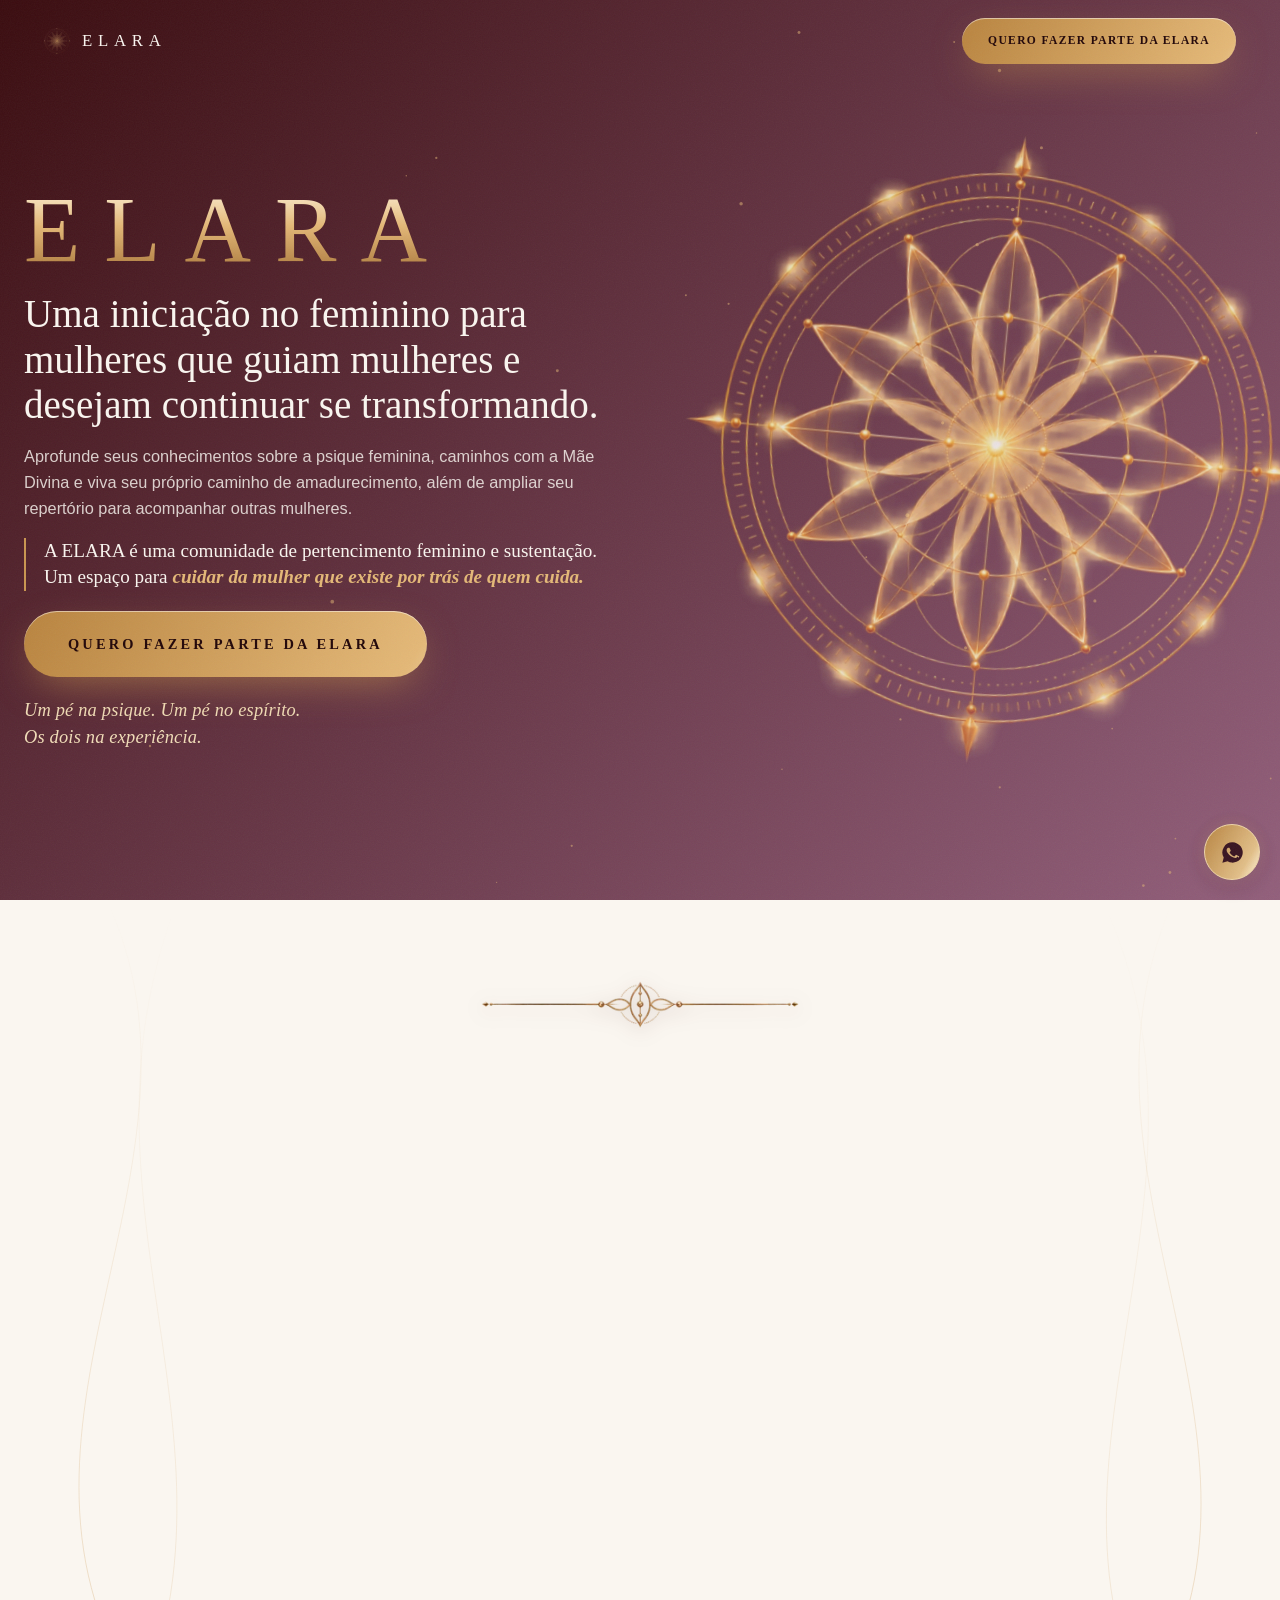
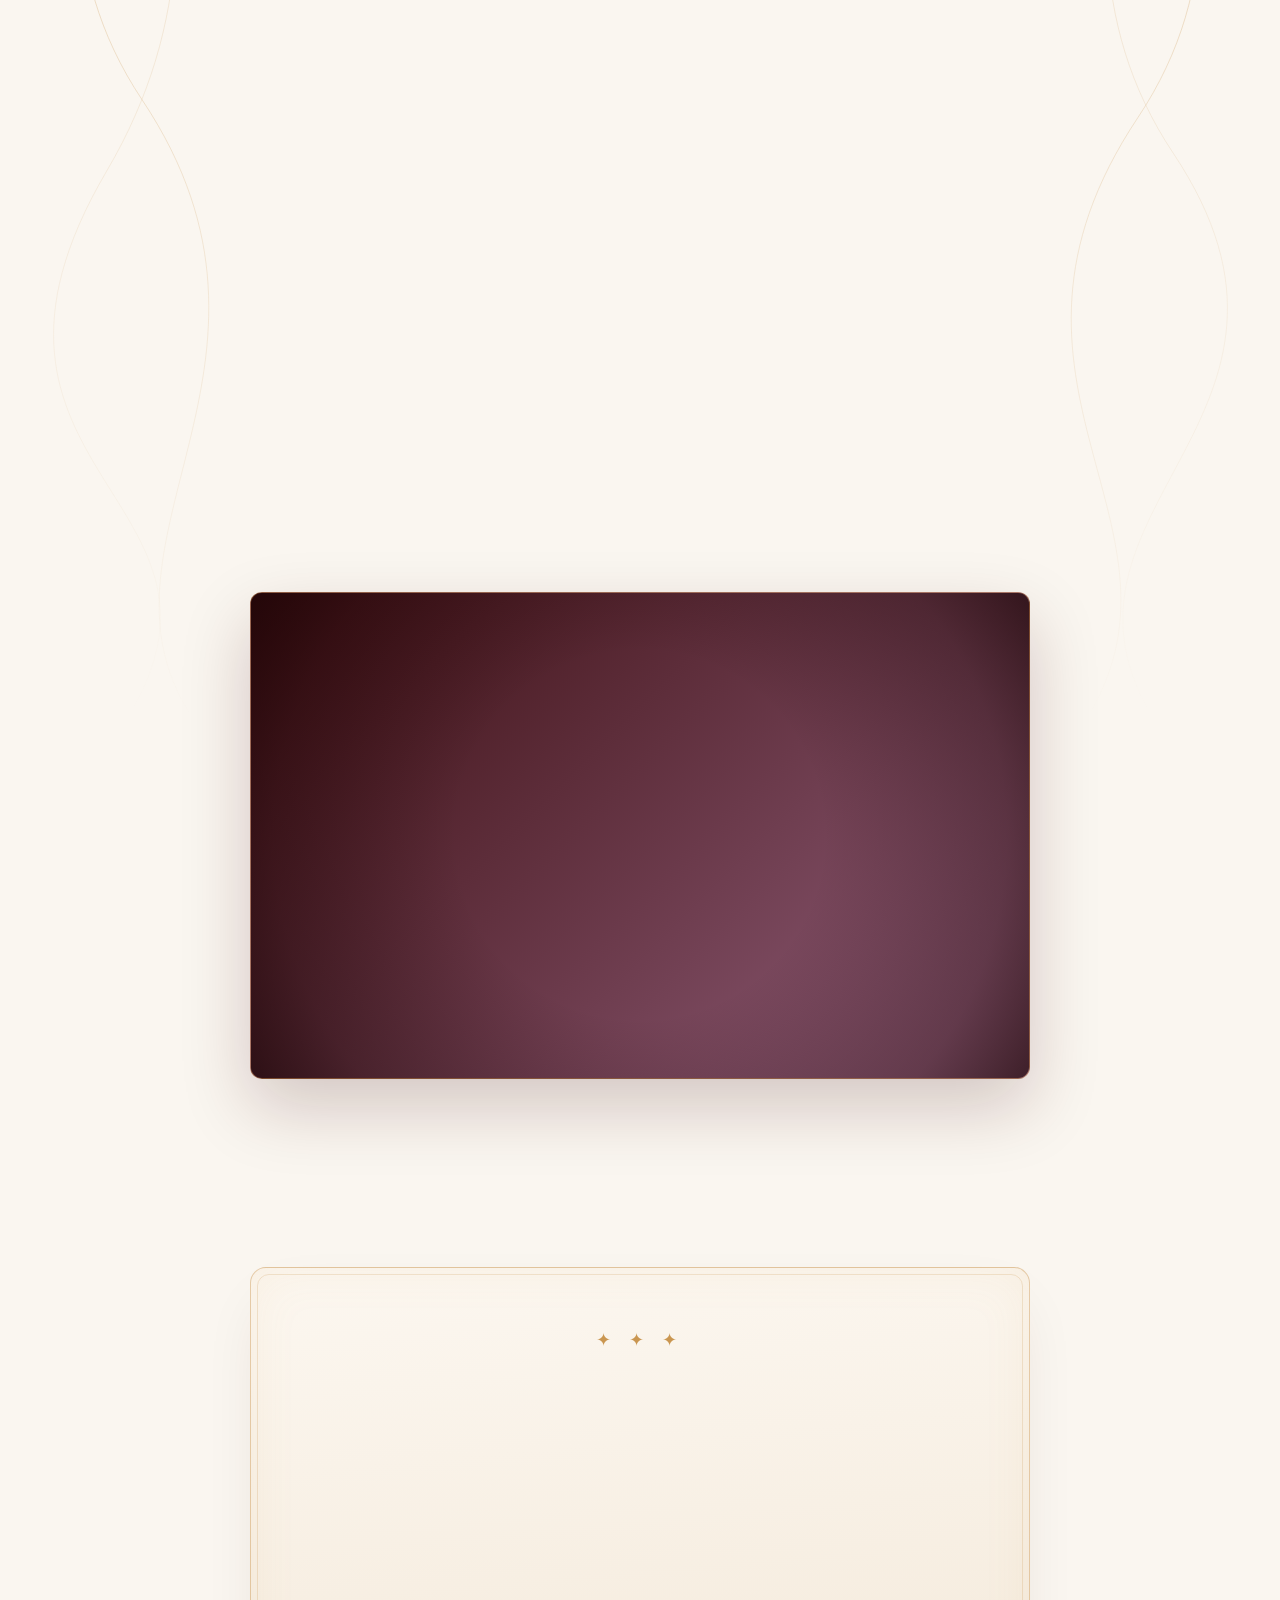
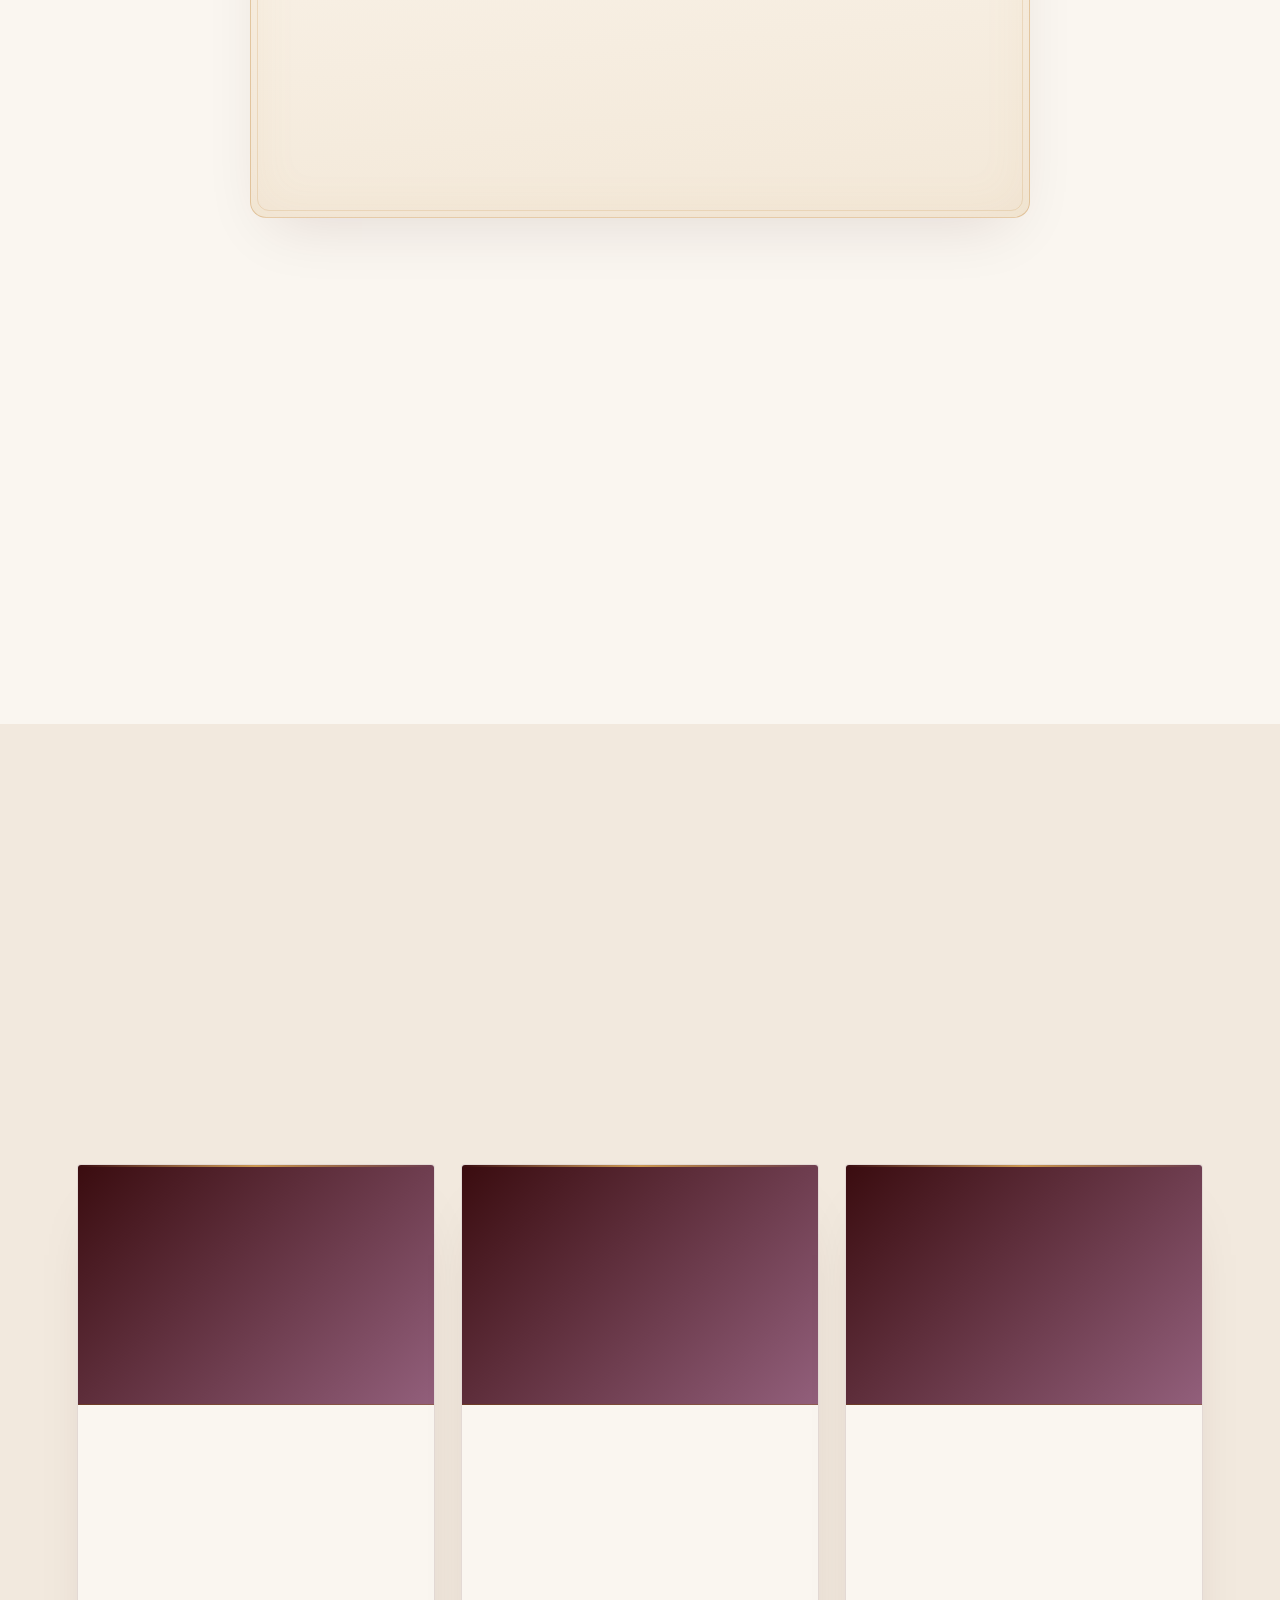
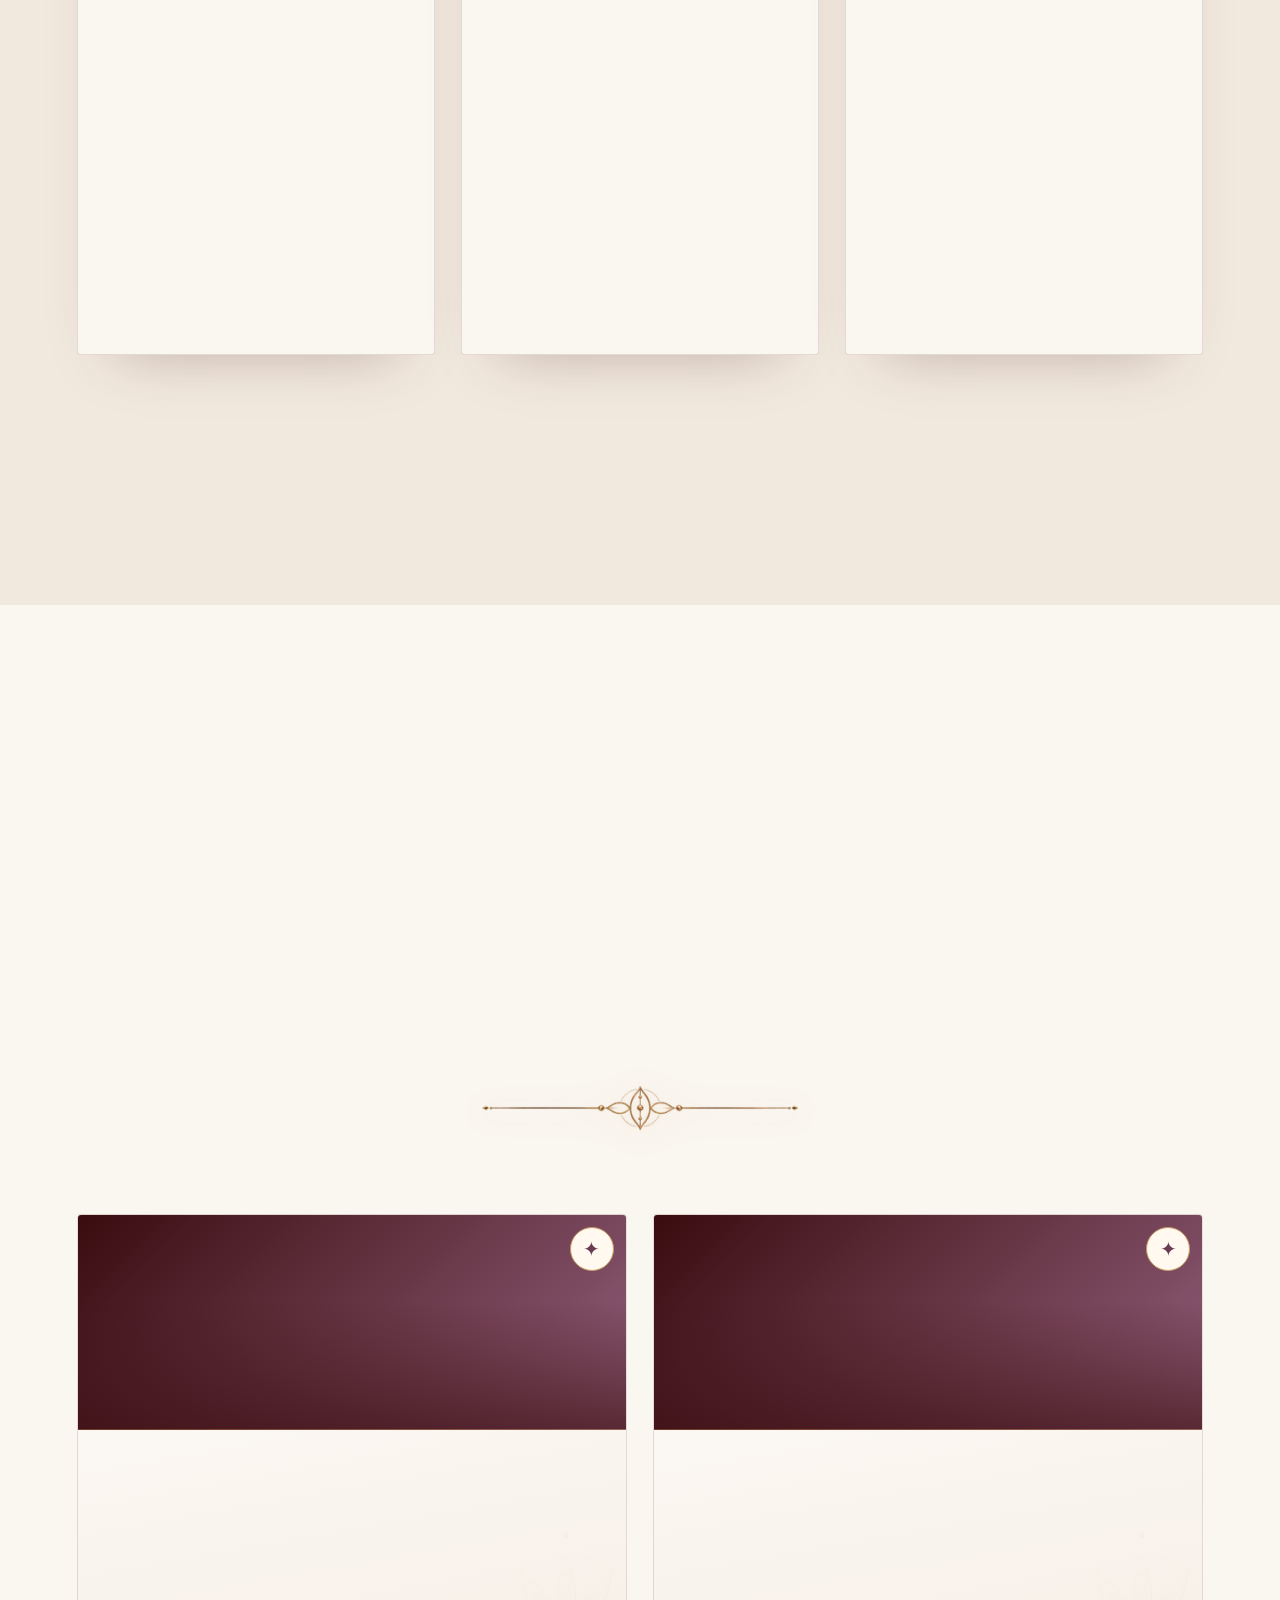
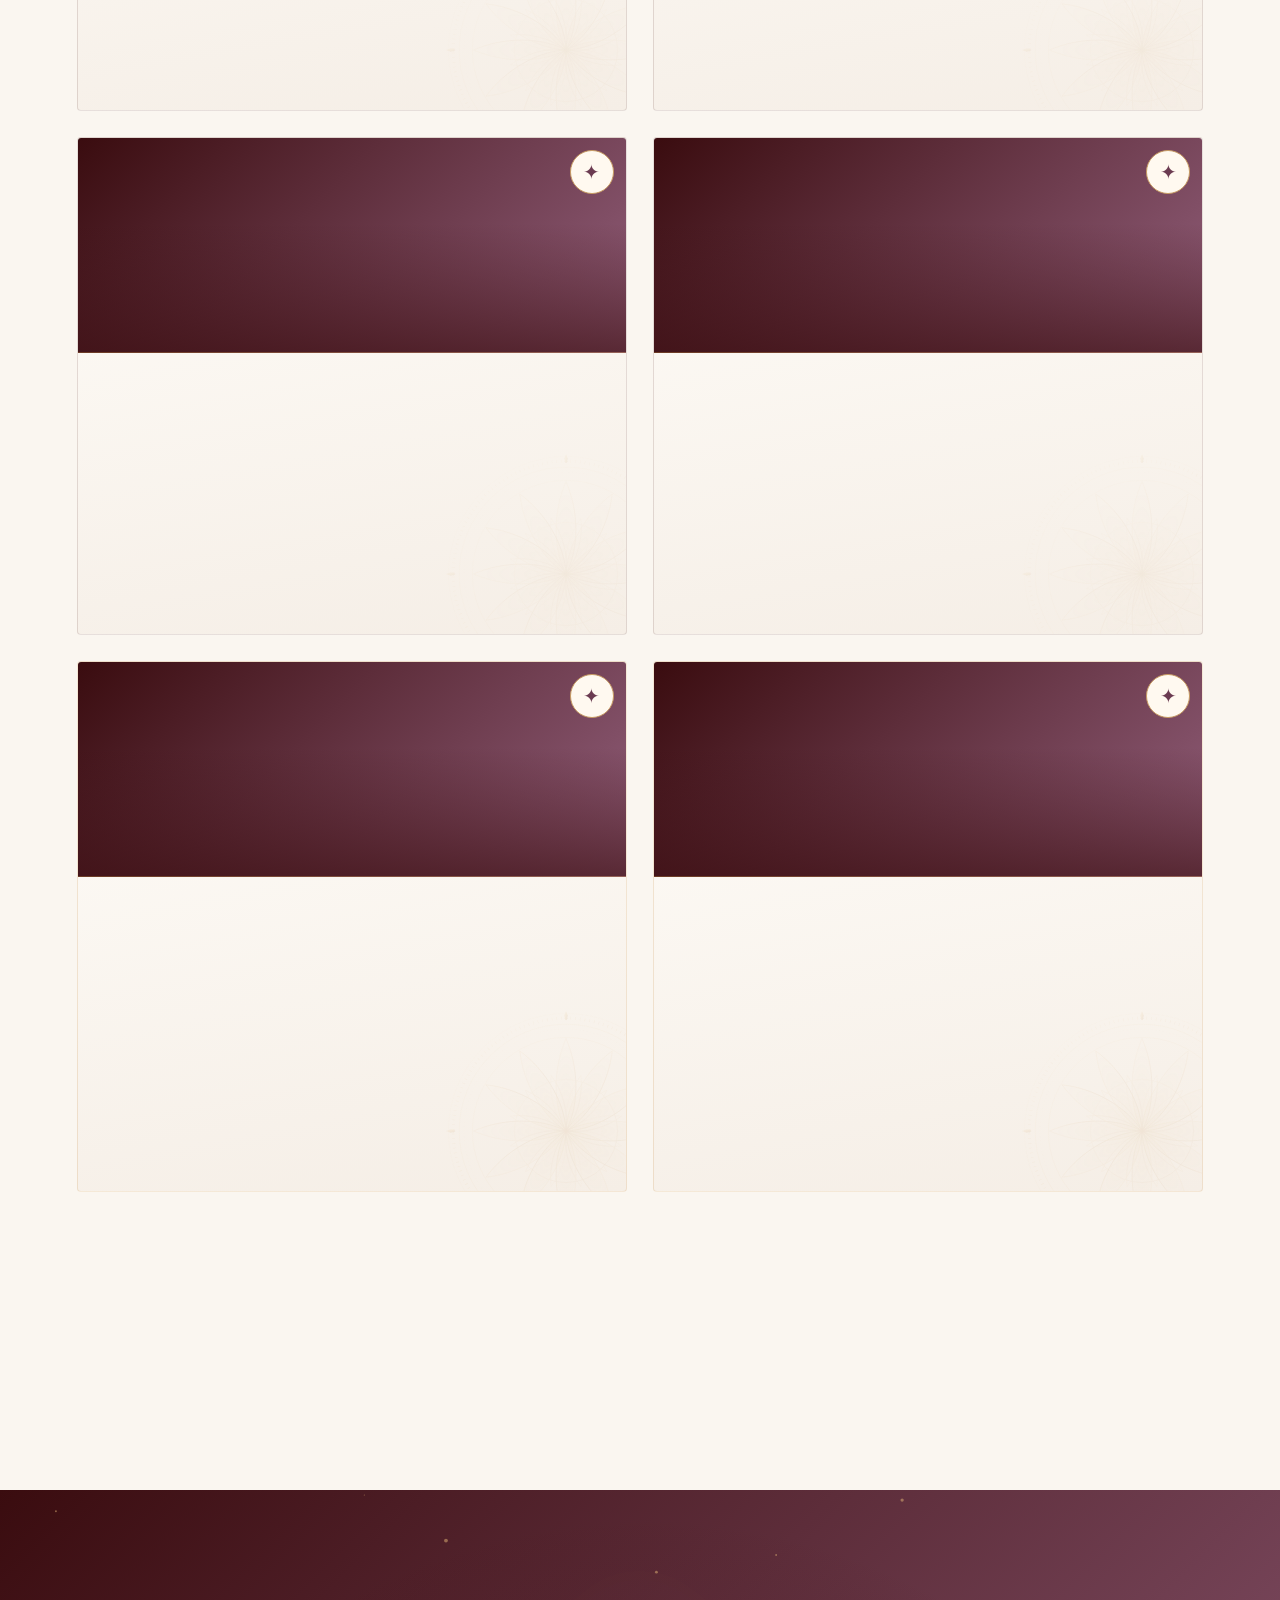
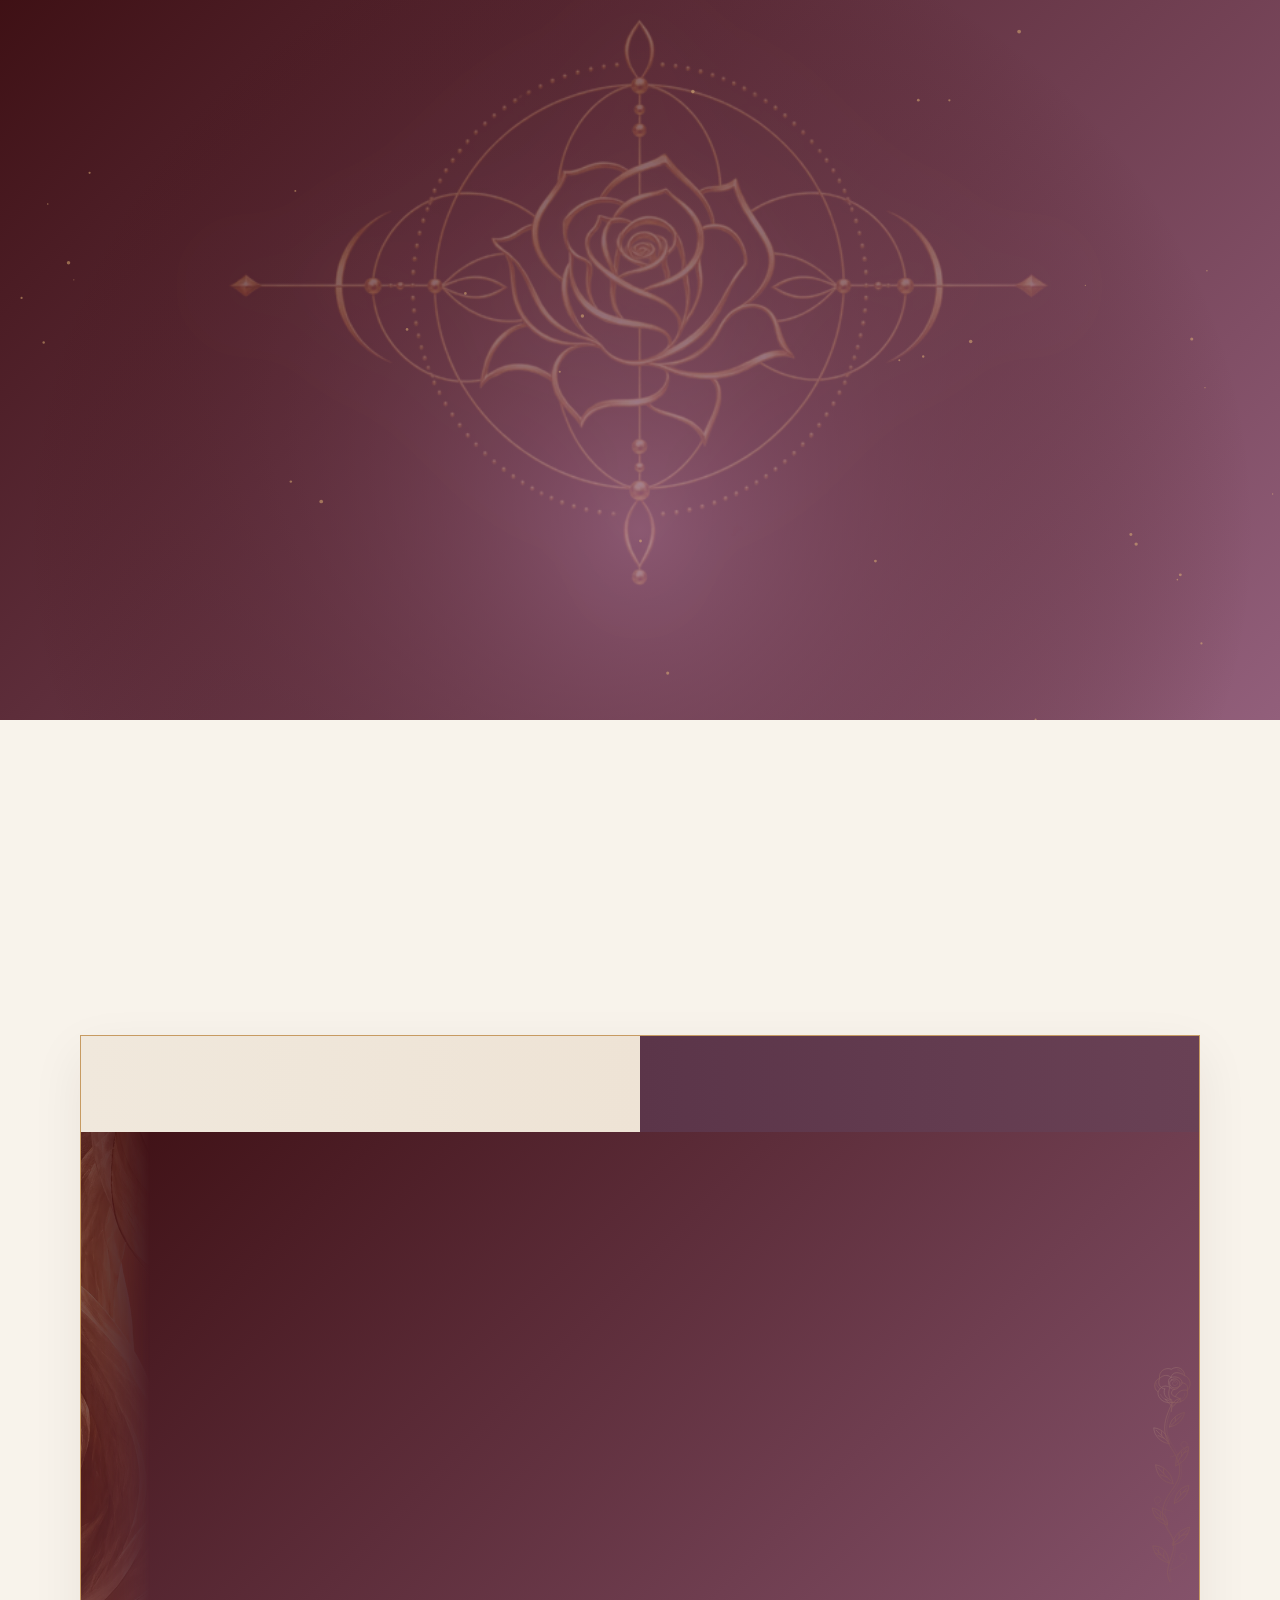
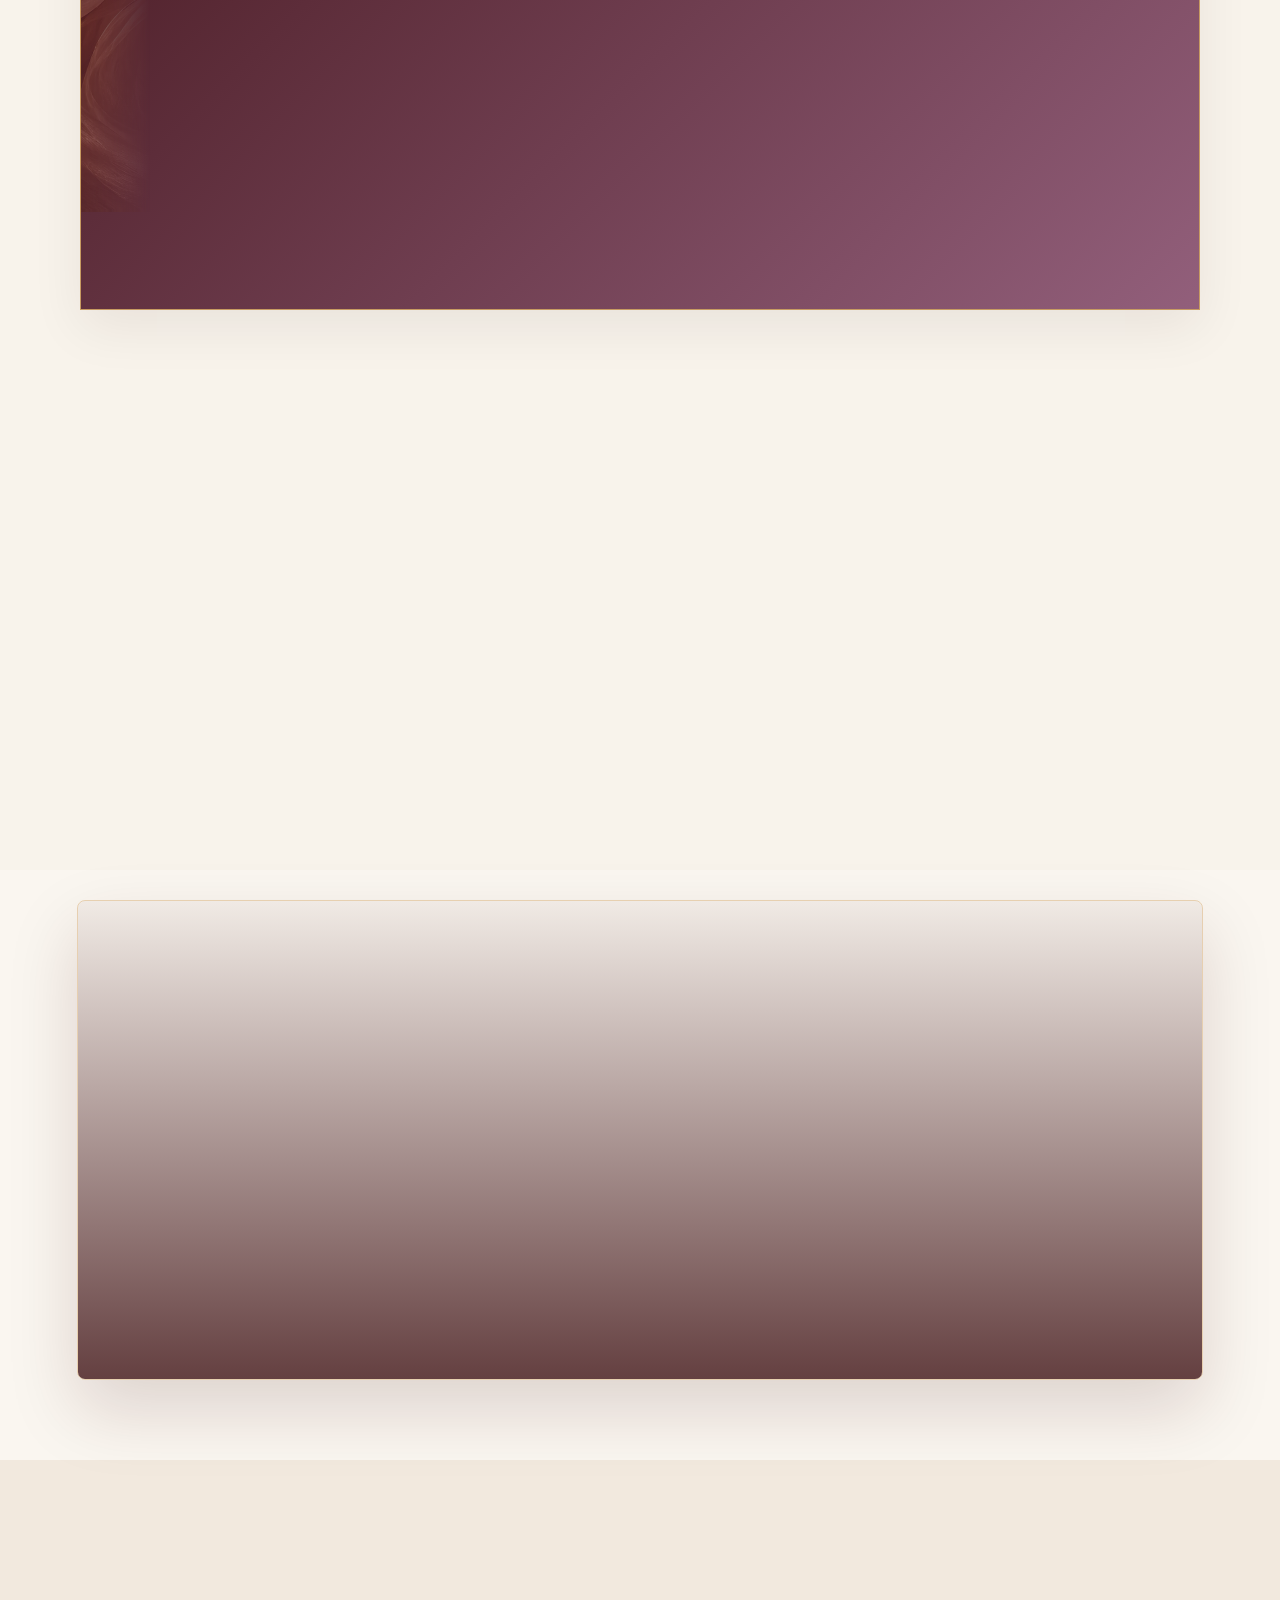
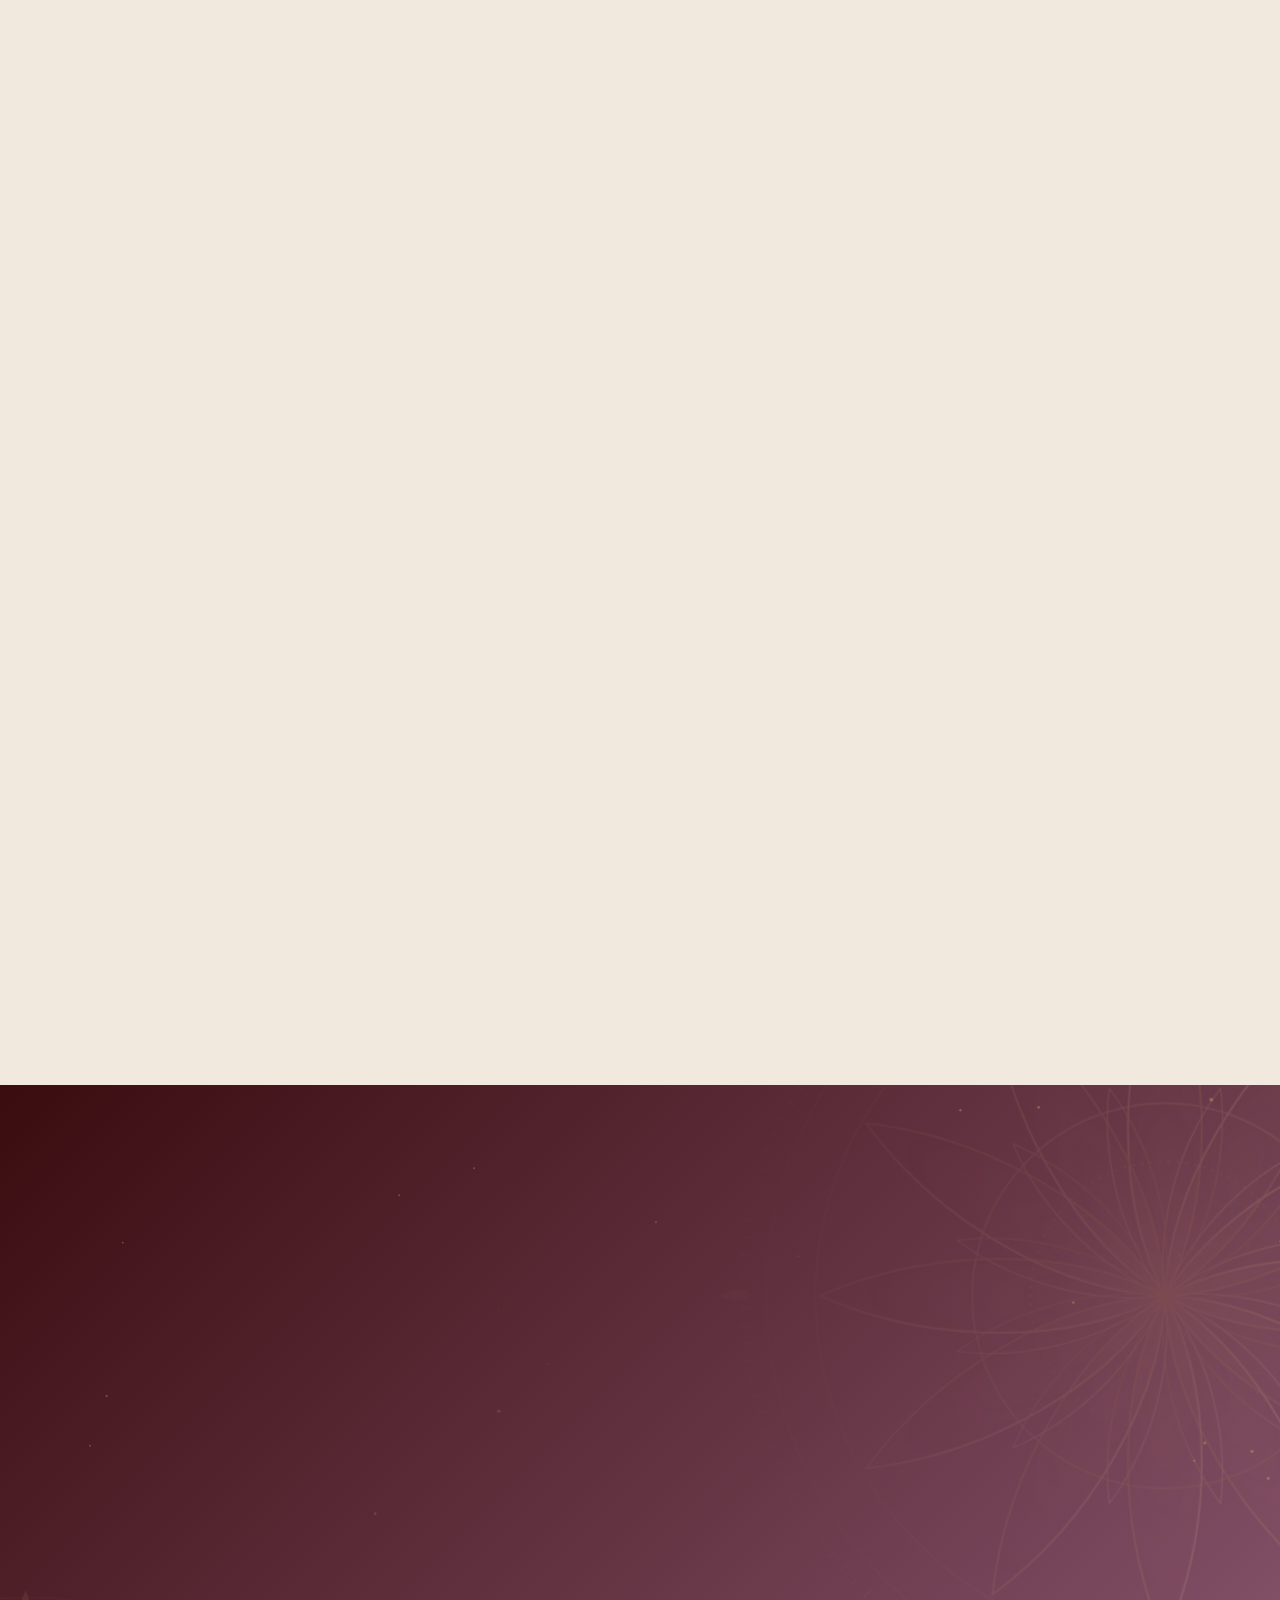
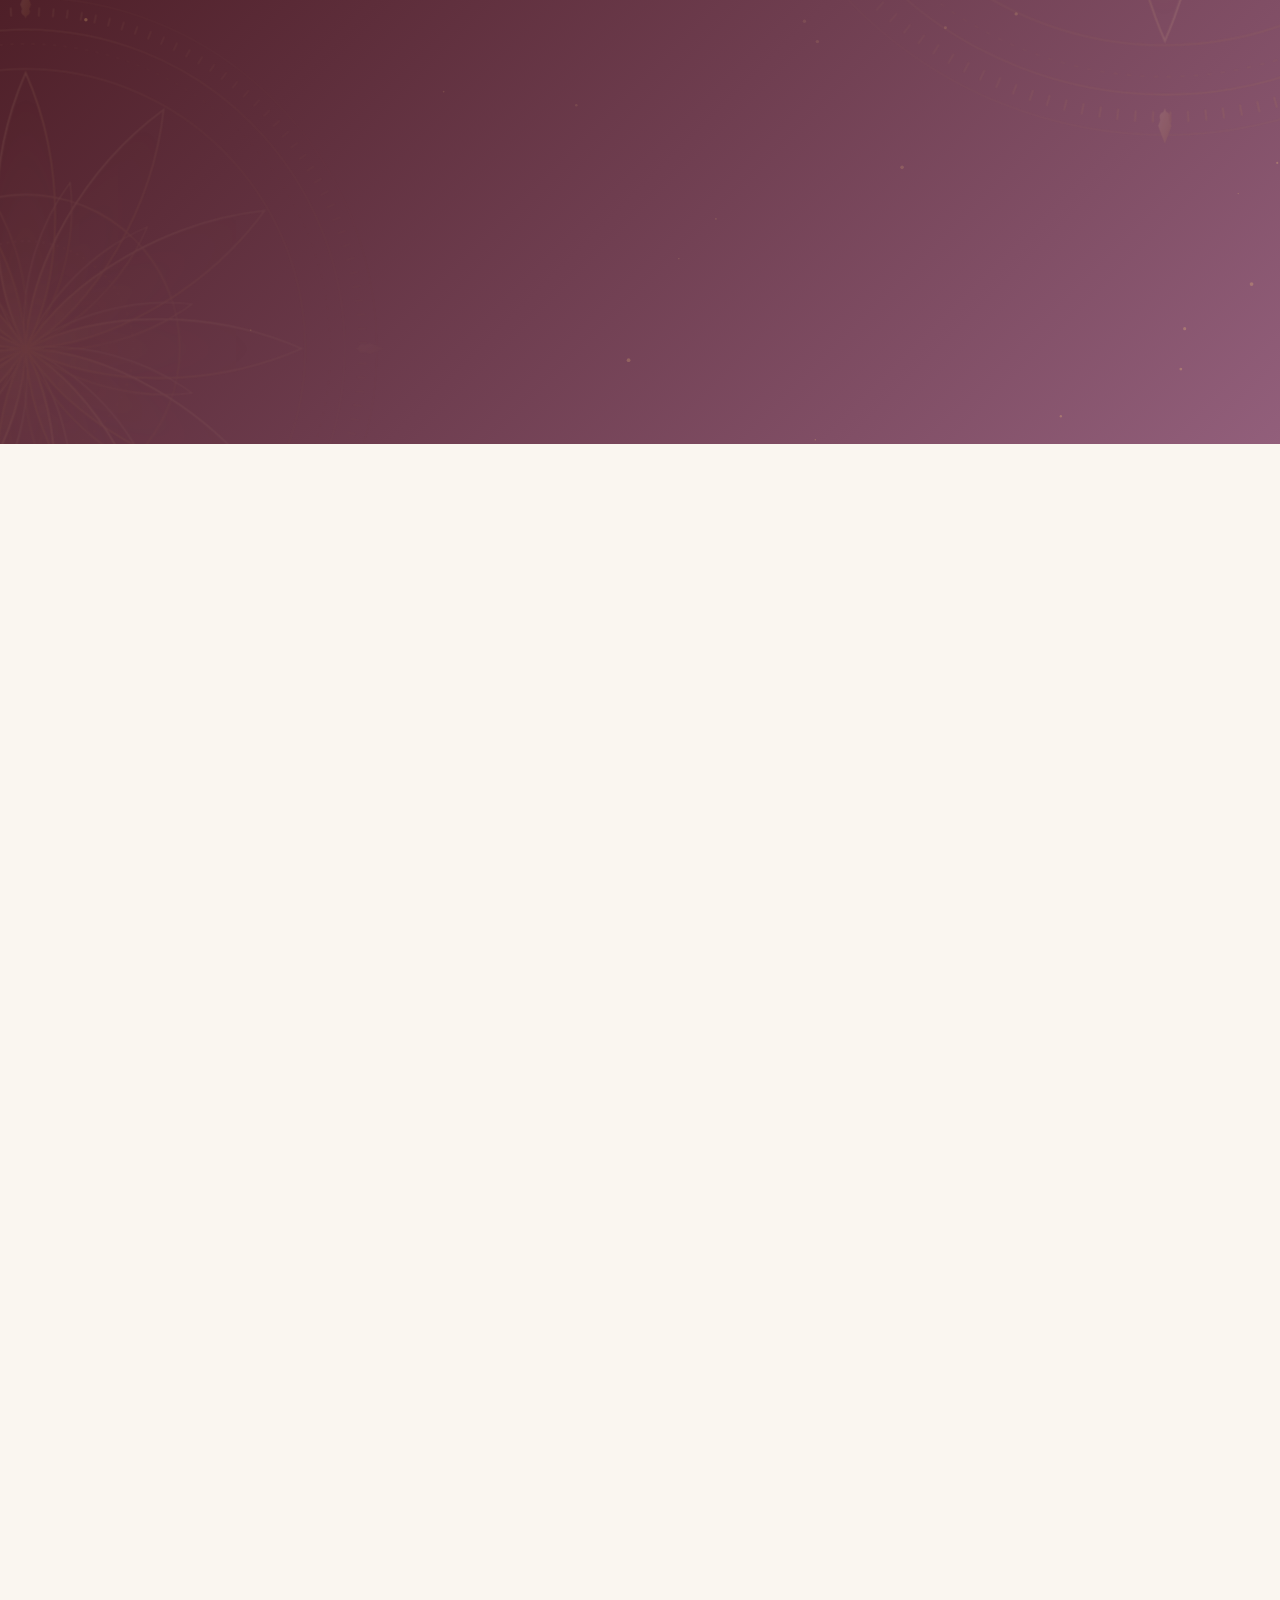
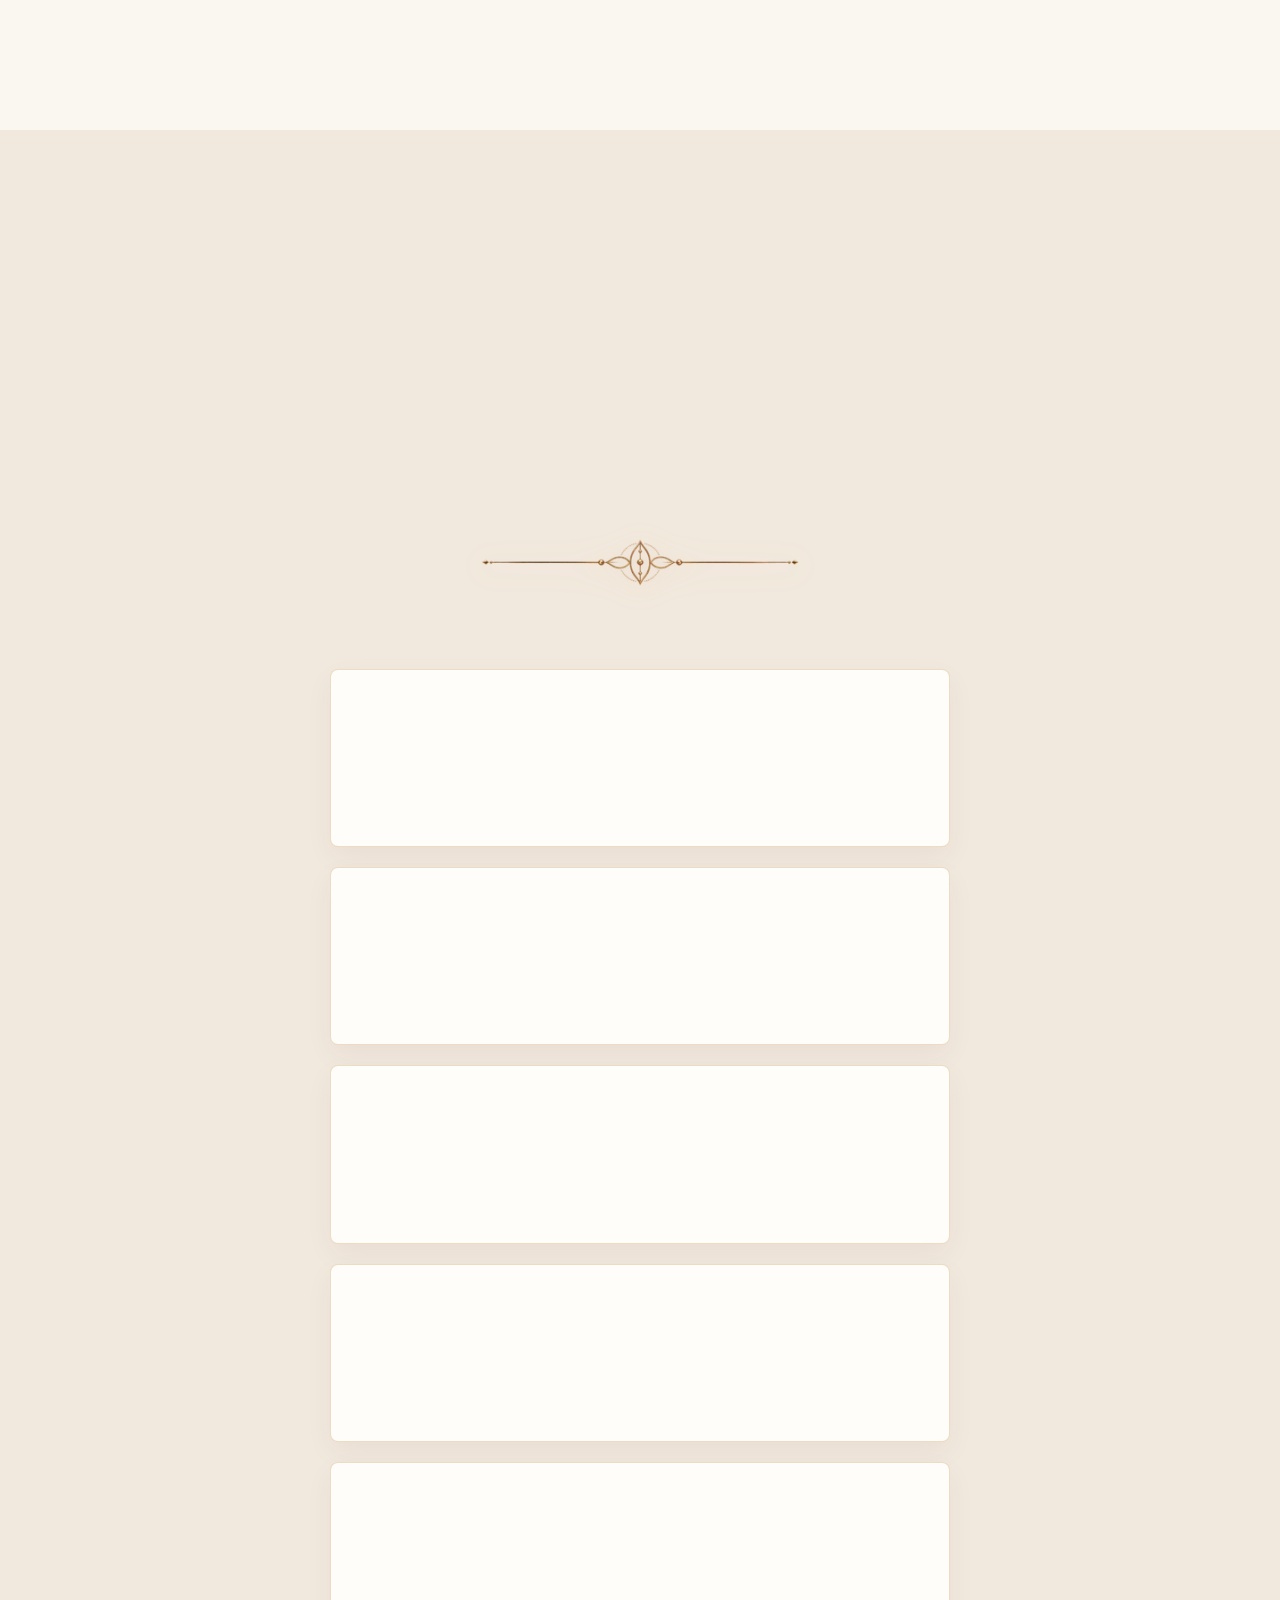
==== commit 7f096f1f: "release: publish approved landing and image review route (#27)" ====
--- a/site/index.html
+++ b/site/index.html
@@ -23,7 +23,7 @@
   <meta name="twitter:description" content="Psique, espiritualidade e experiência: formação livre e comunidade para mulheres que guiam outras mulheres.">
   <script type="application/ld+json">{"@context":"https://schema.org","@graph":[{"@type":"Person","@id":"#alejandra","name":"Alejandra Leão"},{"@type":"WebPage","@id":"#pagina","name":"ELARA — Formação livre com Alejandra Leão","inLanguage":"pt-BR","description":"Formação livre e comunidade para mulheres que guiam outras mulheres. Psique, espiritualidade e experiência.","author":{"@id":"#alejandra"},"about":{"@type":"Course","name":"ELARA","description":"Formação livre e comunidade de amadurecimento feminino, com 12 meses de acesso. Não oferece certificação nem habilitação profissional.","provider":{"@id":"#alejandra"}}}]}</script>
   <link rel="icon" href="favicon.svg" type="image/svg+xml">
-  <link rel="stylesheet" href="assets/elara-ca1aefd18d.css">
+  <link rel="stylesheet" href="assets/elara-1349050132.css">
 </head>
 <body>
 <a class="skip-link" href="#conteudo">Pular para o conteúdo</a>
@@ -248,9 +248,9 @@
     <div class="hero__copy">
       <p class="hero__name" aria-hidden="true">ELARA</p>
       <h1 class="hero__headline" id="hero-title">
-        <span class="sr-only">ELARA — </span>Uma formação livre para mulheres que guiam outras mulheres e desejam continuar se transformando.
+        <span class="sr-only">ELARA — </span>Uma iniciação no feminino para mulheres que guiam mulheres e desejam continuar se transformando.
       </h1>
-      <p class="hero__text">Aprofunde seus conhecimentos sobre a psique feminina, amplie seu repertório para acompanhar outras mulheres e viva seu próprio caminho de amadurecimento.</p>
+      <p class="hero__text">Aprofunde seus conhecimentos sobre a psique feminina, caminhos com a Mãe Divina e viva seu próprio caminho de amadurecimento, além de ampliar seu repertório para acompanhar outras mulheres.</p>
       <p class="hero__care"><span class="hero__care-l1">A ELARA é uma comunidade de pertencimento</span> <span class="hero__care-l2">feminino e sustentação. Um espaço para</span> <strong class="hero__care-highlight">cuidar da mulher que existe por trás de quem cuida.</strong></p>
       <div class="hero__actions">
         <a class="btn btn--gold" href="https://pay.kiwify.com.br/qAID3mU" id="hero-cta" data-checkout><span class="btn__label">QUERO FAZER PARTE DA ELARA</span></a>
@@ -361,8 +361,33 @@
 
       <div class="logic__grid">
         <article class="logic-card reveal">
-          <div class="logic-card__thumb-header">
-            <img alt="Livros, caderno e lápis em uma mesa de estudos" src="assets/images/estudos-livros-real-1600-4e1e405937.webp" srcset="assets/images/estudos-livros-real-160-5d5e6d1aba.webp 160w, assets/images/estudos-livros-real-360-8fa086eb65.webp 360w, assets/images/estudos-livros-real-640-736a97b2c0.webp 640w, assets/images/estudos-livros-real-960-6b407a79b2.webp 960w, assets/images/estudos-livros-real-1280-49adacd395.webp 1280w, assets/images/estudos-livros-real-1600-4e1e405937.webp 1600w" sizes="(max-width: 600px) 90vw, (max-width: 960px) 80vw, 600px" width="3000" height="4500" decoding="async" loading="lazy">
+          <div class="logic-card__thumb-header logic-photo-choices" data-photo-choices data-photo-card="1">
+            <div class="logic-photo-option" data-photo-option="01" data-photo-label="Imagem anterior" data-photo-origin="existing">
+              <img alt="Imagem anterior — imagem ilustrativa" src="assets/images/estudos-janela-mikhail-nilov-1200-490b2d8fe2.webp" srcset="assets/images/estudos-janela-mikhail-nilov-160-419df89da1.webp 160w, assets/images/estudos-janela-mikhail-nilov-360-2a2ea52109.webp 360w, assets/images/estudos-janela-mikhail-nilov-640-5e1f0c46d3.webp 640w, assets/images/estudos-janela-mikhail-nilov-960-42c4ab7bd4.webp 960w, assets/images/estudos-janela-mikhail-nilov-1200-490b2d8fe2.webp 1200w" sizes="(max-width: 600px) 90vw, (max-width: 960px) 80vw, 600px" width="1200" height="1800" decoding="async" loading="lazy">
+            </div>
+            <div class="logic-photo-option" data-photo-option="02" data-photo-new="01" data-photo-label="Leitura entre livros" hidden>
+              <img alt="Leitura entre livros — imagem ilustrativa" src="assets/images/card01-opcao-01-1254-b76a165ed3.webp" srcset="assets/images/card01-opcao-01-160-1fd1699e44.webp 160w, assets/images/card01-opcao-01-360-8a8f2d9ff8.webp 360w, assets/images/card01-opcao-01-640-50d29a7d57.webp 640w, assets/images/card01-opcao-01-960-d2d3866518.webp 960w, assets/images/card01-opcao-01-1254-b76a165ed3.webp 1254w" sizes="(max-width: 600px) 90vw, (max-width: 960px) 80vw, 600px" width="1254" height="1254" decoding="async" loading="lazy">
+            </div>
+            <div class="logic-photo-option" data-photo-option="03" data-photo-new="02" data-photo-label="Alcançando novos livros" hidden>
+              <img alt="Alcançando novos livros — imagem ilustrativa" src="assets/images/card01-opcao-02-1158-049e422632.webp" srcset="assets/images/card01-opcao-02-160-1eac37759e.webp 160w, assets/images/card01-opcao-02-360-3c11390e11.webp 360w, assets/images/card01-opcao-02-640-15b1e686b8.webp 640w, assets/images/card01-opcao-02-960-efb62827c9.webp 960w, assets/images/card01-opcao-02-1158-049e422632.webp 1158w" sizes="(max-width: 600px) 90vw, (max-width: 960px) 80vw, 600px" width="1158" height="1359" decoding="async" loading="lazy">
+            </div>
+            <div class="logic-photo-option" data-photo-option="04" data-photo-new="03" data-photo-label="Livro e flores" hidden>
+              <img alt="Livro e flores — imagem ilustrativa" src="assets/images/card01-opcao-03-1122-091b2df2ba.webp" srcset="assets/images/card01-opcao-03-160-c307a9b97a.webp 160w, assets/images/card01-opcao-03-360-4dc578f50f.webp 360w, assets/images/card01-opcao-03-640-9d81a64cfb.webp 640w, assets/images/card01-opcao-03-960-d940c96bfb.webp 960w, assets/images/card01-opcao-03-1122-091b2df2ba.webp 1122w" sizes="(max-width: 600px) 90vw, (max-width: 960px) 80vw, 600px" width="1122" height="1402" decoding="async" loading="lazy">
+            </div>
+            <div class="logic-photo-option" data-photo-option="05" data-photo-new="04" data-photo-label="Pilha de livros" hidden>
+              <img alt="Pilha de livros — imagem ilustrativa" src="assets/images/card01-opcao-04-687-169a12c279.webp" srcset="assets/images/card01-opcao-04-160-f4ed79e2aa.webp 160w, assets/images/card01-opcao-04-360-aeaba38600.webp 360w, assets/images/card01-opcao-04-640-e294f63b10.webp 640w, assets/images/card01-opcao-04-687-169a12c279.webp 687w" sizes="(max-width: 600px) 90vw, (max-width: 960px) 80vw, 600px" width="687" height="960" decoding="async" loading="lazy">
+            </div>
+            <div class="logic-photo-option" data-photo-option="06" data-photo-new="05" data-photo-label="Contemplação entre livros" hidden>
+              <img alt="Contemplação entre livros — imagem ilustrativa" src="assets/images/card01-opcao-05-941-df0543235f.webp" srcset="assets/images/card01-opcao-05-160-a3dc9a52ec.webp 160w, assets/images/card01-opcao-05-360-dca452cdf4.webp 360w, assets/images/card01-opcao-05-640-17e09a2e15.webp 640w, assets/images/card01-opcao-05-941-df0543235f.webp 941w" sizes="(max-width: 600px) 90vw, (max-width: 960px) 80vw, 600px" width="941" height="1672" decoding="async" loading="lazy">
+            </div>
+            <div class="logic-photo-option" data-photo-option="07" data-photo-new="06" data-photo-label="Olhar entre livros" hidden>
+              <img alt="Olhar entre livros — imagem ilustrativa" src="assets/images/card01-opcao-06-1024-11e4792edb.webp" srcset="assets/images/card01-opcao-06-160-53f52335c3.webp 160w, assets/images/card01-opcao-06-360-6ecc013610.webp 360w, assets/images/card01-opcao-06-640-6c18878943.webp 640w, assets/images/card01-opcao-06-960-96906af1b2.webp 960w, assets/images/card01-opcao-06-1024-11e4792edb.webp 1024w" sizes="(max-width: 600px) 90vw, (max-width: 960px) 80vw, 600px" width="1024" height="1536" decoding="async" loading="lazy">
+            </div>
+            <div class="logic-photo-option" data-photo-option="08" data-photo-new="07" data-photo-label="Estudo e repertório" hidden>
+              <img alt="Estudo e repertório — imagem ilustrativa" src="assets/images/card01-opcao-07-939-f411f1c80f.webp" srcset="assets/images/card01-opcao-07-160-26d1dc4bc1.webp 160w, assets/images/card01-opcao-07-360-3916904151.webp 360w, assets/images/card01-opcao-07-640-cb801eec2e.webp 640w, assets/images/card01-opcao-07-939-f411f1c80f.webp 939w" sizes="(max-width: 600px) 90vw, (max-width: 960px) 80vw, 600px" width="939" height="1676" decoding="async" loading="lazy">
+            </div>
+            <span id="logic-photo-status-1" class="sr-only" role="status" aria-live="polite" data-photo-status>Opção 01 · Imagem anterior</span>
+            <button class="logic-photo-choices__switch" type="button" hidden aria-label="Alternar imagem do card 1" aria-describedby="logic-photo-status-1"></button>
           </div>
           <span class="logic-card__num">01</span>
           <h3>Quando o conhecimento nem sempre se transforma em experiência</h3>
@@ -370,8 +395,51 @@
           <div class="logic-card__answer"><b>Na ELARA</b>os estudos se encontram com meditações, práticas e experiências de aprofundamento para que <strong>o conhecimento também seja vivido</strong>.</div>
         </article>
         <article class="logic-card reveal">
-          <div class="logic-card__thumb-header">
-            <img alt="Alejandra Leão em reflexão" src="assets/images/alejandra-bio-2026-723-d019fc2f3d.webp" srcset="assets/images/alejandra-bio-2026-160-41109d3a43.webp 160w, assets/images/alejandra-bio-2026-360-5f680d787f.webp 360w, assets/images/alejandra-bio-2026-640-28383ddf36.webp 640w, assets/images/alejandra-bio-2026-723-d019fc2f3d.webp 723w" sizes="(max-width: 600px) 90vw, (max-width: 960px) 80vw, 600px" width="723" height="1084" decoding="async" loading="lazy">
+          <div class="logic-card__thumb-header logic-photo-choices" data-photo-choices data-photo-card="2">
+            <div class="logic-photo-option" data-photo-option="01" data-photo-label="Espelho na areia" data-photo-origin="existing">
+              <img alt="Espelho na areia — imagem ilustrativa" src="assets/images/card02-referencia-01-900-de7848c6ce.webp" srcset="assets/images/card02-referencia-01-160-0ceba99df5.webp 160w, assets/images/card02-referencia-01-360-f705deb8c7.webp 360w, assets/images/card02-referencia-01-640-1bb37a22fe.webp 640w, assets/images/card02-referencia-01-900-de7848c6ce.webp 900w" sizes="(max-width: 600px) 90vw, (max-width: 960px) 80vw, 600px" width="900" height="1200" decoding="async" loading="lazy">
+            </div>
+            <div class="logic-photo-option" data-photo-option="02" data-photo-label="Passagem para um jardim" data-photo-origin="existing" hidden>
+              <img alt="Passagem para um jardim — imagem ilustrativa" src="assets/images/card02-referencia-02-900-313324ba04.webp" srcset="assets/images/card02-referencia-02-160-22ba593834.webp 160w, assets/images/card02-referencia-02-360-19723cf1db.webp 360w, assets/images/card02-referencia-02-640-fb5a755f99.webp 640w, assets/images/card02-referencia-02-900-313324ba04.webp 900w" sizes="(max-width: 600px) 90vw, (max-width: 960px) 80vw, 600px" width="900" height="1350" decoding="async" loading="lazy">
+            </div>
+            <div class="logic-photo-option" data-photo-option="03" data-photo-label="Um universo dentro de outro" data-photo-origin="existing" hidden>
+              <img alt="Um universo dentro de outro — imagem ilustrativa" src="assets/images/card02-referencia-03-900-13d330bea9.webp" srcset="assets/images/card02-referencia-03-160-4e5a3a6b3a.webp 160w, assets/images/card02-referencia-03-360-04313fd66f.webp 360w, assets/images/card02-referencia-03-640-bad66f1c7b.webp 640w, assets/images/card02-referencia-03-900-13d330bea9.webp 900w" sizes="(max-width: 600px) 90vw, (max-width: 960px) 80vw, 600px" width="900" height="1350" decoding="async" loading="lazy">
+            </div>
+            <div class="logic-photo-option" data-photo-option="04" data-photo-label="Ponte e reflexo" data-photo-origin="existing" hidden>
+              <img alt="Ponte e reflexo — imagem ilustrativa" src="assets/images/card02-referencia-04-900-b1f3a8c29e.webp" srcset="assets/images/card02-referencia-04-160-f2a0fa93a6.webp 160w, assets/images/card02-referencia-04-360-5bc8d8077e.webp 360w, assets/images/card02-referencia-04-640-2f52c77042.webp 640w, assets/images/card02-referencia-04-900-b1f3a8c29e.webp 900w" sizes="(max-width: 600px) 90vw, (max-width: 960px) 80vw, 600px" width="900" height="675" decoding="async" loading="lazy">
+            </div>
+            <div class="logic-photo-option" data-photo-option="05" data-photo-label="Luz e sombra" data-photo-origin="existing" hidden>
+              <img alt="Luz e sombra — imagem ilustrativa" src="assets/images/card02-referencia-05-900-45aea012a7.webp" srcset="assets/images/card02-referencia-05-160-3dc0bb18ed.webp 160w, assets/images/card02-referencia-05-360-9f71be374f.webp 360w, assets/images/card02-referencia-05-640-a72a1320ca.webp 640w, assets/images/card02-referencia-05-900-45aea012a7.webp 900w" sizes="(max-width: 600px) 90vw, (max-width: 960px) 80vw, 600px" width="900" height="1126" decoding="async" loading="lazy">
+            </div>
+            <div class="logic-photo-option" data-photo-option="06" data-photo-label="Duas árvores na névoa" data-photo-origin="existing" hidden>
+              <img alt="Duas árvores na névoa — imagem ilustrativa" src="assets/images/card02-referencia-06-900-762cbc80f5.webp" srcset="assets/images/card02-referencia-06-160-b850c9dd32.webp 160w, assets/images/card02-referencia-06-360-89ce0c21d7.webp 360w, assets/images/card02-referencia-06-640-0236454459.webp 640w, assets/images/card02-referencia-06-900-762cbc80f5.webp 900w" sizes="(max-width: 600px) 90vw, (max-width: 960px) 80vw, 600px" width="900" height="1350" decoding="async" loading="lazy">
+            </div>
+            <div class="logic-photo-option" data-photo-option="07" data-photo-new="01" data-photo-label="Bifurcação na névoa" hidden>
+              <img alt="Bifurcação na névoa — imagem ilustrativa" src="assets/images/card02-opcao-01-1535-f0773cb538.webp" srcset="assets/images/card02-opcao-01-160-48927da6cc.webp 160w, assets/images/card02-opcao-01-360-49e067cbde.webp 360w, assets/images/card02-opcao-01-640-874f19a495.webp 640w, assets/images/card02-opcao-01-960-2cb7e25248.webp 960w, assets/images/card02-opcao-01-1280-bb4d50e401.webp 1280w, assets/images/card02-opcao-01-1535-f0773cb538.webp 1535w" sizes="(max-width: 600px) 90vw, (max-width: 960px) 80vw, 600px" width="1535" height="1025" decoding="async" loading="lazy">
+            </div>
+            <div class="logic-photo-option" data-photo-option="08" data-photo-new="02" data-photo-label="Caminhos à luz natural" hidden>
+              <img alt="Caminhos à luz natural — imagem ilustrativa" src="assets/images/card02-opcao-02-1536-3a0a040bd8.webp" srcset="assets/images/card02-opcao-02-160-36b3ffe636.webp 160w, assets/images/card02-opcao-02-360-d249cdc719.webp 360w, assets/images/card02-opcao-02-640-c014e7bc22.webp 640w, assets/images/card02-opcao-02-960-5112a801c3.webp 960w, assets/images/card02-opcao-02-1280-bba2ca3503.webp 1280w, assets/images/card02-opcao-02-1536-3a0a040bd8.webp 1536w" sizes="(max-width: 600px) 90vw, (max-width: 960px) 80vw, 600px" width="1536" height="1024" decoding="async" loading="lazy">
+            </div>
+            <div class="logic-photo-option" data-photo-option="09" data-photo-new="03" data-photo-label="Trilhas na floresta" hidden>
+              <img alt="Trilhas na floresta — imagem ilustrativa" src="assets/images/card02-opcao-03-1448-fa499b8348.webp" srcset="assets/images/card02-opcao-03-160-743cb66dea.webp 160w, assets/images/card02-opcao-03-360-175aeab692.webp 360w, assets/images/card02-opcao-03-640-35657a4a37.webp 640w, assets/images/card02-opcao-03-960-e4a986c9a9.webp 960w, assets/images/card02-opcao-03-1280-41ee34e4f1.webp 1280w, assets/images/card02-opcao-03-1448-fa499b8348.webp 1448w" sizes="(max-width: 600px) 90vw, (max-width: 960px) 80vw, 600px" width="1448" height="1086" decoding="async" loading="lazy">
+            </div>
+            <div class="logic-photo-option" data-photo-option="10" data-photo-new="04" data-photo-label="Ponte e flores" hidden>
+              <img alt="Ponte e flores — imagem ilustrativa" src="assets/images/card02-opcao-04-1085-e7ba338158.webp" srcset="assets/images/card02-opcao-04-160-3793c9eea7.webp 160w, assets/images/card02-opcao-04-360-f845d30dd2.webp 360w, assets/images/card02-opcao-04-640-bbc449963d.webp 640w, assets/images/card02-opcao-04-960-f3eb97240b.webp 960w, assets/images/card02-opcao-04-1085-e7ba338158.webp 1085w" sizes="(max-width: 600px) 90vw, (max-width: 960px) 80vw, 600px" width="1085" height="1450" decoding="async" loading="lazy">
+            </div>
+            <div class="logic-photo-option" data-photo-option="11" data-photo-new="05" data-photo-label="Ponte no jardim" hidden>
+              <img alt="Ponte no jardim — imagem ilustrativa" src="assets/images/card02-opcao-05-1122-fc3db88f98.webp" srcset="assets/images/card02-opcao-05-160-66b9d8a838.webp 160w, assets/images/card02-opcao-05-360-2cabf6a8b3.webp 360w, assets/images/card02-opcao-05-640-7fbacae73e.webp 640w, assets/images/card02-opcao-05-960-f23d93eefd.webp 960w, assets/images/card02-opcao-05-1122-fc3db88f98.webp 1122w" sizes="(max-width: 600px) 90vw, (max-width: 960px) 80vw, 600px" width="1122" height="1402" decoding="async" loading="lazy">
+            </div>
+            <div class="logic-photo-option" data-photo-option="12" data-photo-new="06" data-photo-label="Espelho no jardim" hidden>
+              <img alt="Espelho no jardim — imagem ilustrativa" src="assets/images/card02-opcao-06-1536-b64fab0464.webp" srcset="assets/images/card02-opcao-06-160-00529e237b.webp 160w, assets/images/card02-opcao-06-360-d5e55f5aed.webp 360w, assets/images/card02-opcao-06-640-518fdaa6da.webp 640w, assets/images/card02-opcao-06-960-aa2ca0024b.webp 960w, assets/images/card02-opcao-06-1280-f54db2a416.webp 1280w, assets/images/card02-opcao-06-1536-b64fab0464.webp 1536w" sizes="(max-width: 600px) 90vw, (max-width: 960px) 80vw, 600px" width="1536" height="1024" decoding="async" loading="lazy">
+            </div>
+            <div class="logic-photo-option" data-photo-option="13" data-photo-new="07" data-photo-label="Ponte e espelho" hidden>
+              <img alt="Ponte e espelho — imagem ilustrativa" src="assets/images/card02-opcao-07-1536-575177c61e.webp" srcset="assets/images/card02-opcao-07-160-1528e86564.webp 160w, assets/images/card02-opcao-07-360-8584ae9fdf.webp 360w, assets/images/card02-opcao-07-640-e55abcb623.webp 640w, assets/images/card02-opcao-07-960-ed9acedec4.webp 960w, assets/images/card02-opcao-07-1280-f4b19a90c0.webp 1280w, assets/images/card02-opcao-07-1536-575177c61e.webp 1536w" sizes="(max-width: 600px) 90vw, (max-width: 960px) 80vw, 600px" width="1536" height="1024" decoding="async" loading="lazy">
+            </div>
+            <div class="logic-photo-option" data-photo-option="14" data-photo-new="08" data-photo-label="Jardim e novos caminhos" hidden>
+              <img alt="Jardim e novos caminhos — imagem ilustrativa" src="assets/images/card02-opcao-08-1536-07c0d402b1.webp" srcset="assets/images/card02-opcao-08-160-68e9707241.webp 160w, assets/images/card02-opcao-08-360-ccf779087c.webp 360w, assets/images/card02-opcao-08-640-ce6693da60.webp 640w, assets/images/card02-opcao-08-960-fa85303db8.webp 960w, assets/images/card02-opcao-08-1280-e19854a992.webp 1280w, assets/images/card02-opcao-08-1536-07c0d402b1.webp 1536w" sizes="(max-width: 600px) 90vw, (max-width: 960px) 80vw, 600px" width="1536" height="1024" decoding="async" loading="lazy">
+            </div>
+            <span id="logic-photo-status-2" class="sr-only" role="status" aria-live="polite" data-photo-status>Opção 01 · Espelho na areia</span>
+            <button class="logic-photo-choices__switch" type="button" hidden aria-label="Alternar imagem do card 2" aria-describedby="logic-photo-status-2"></button>
           </div>
           <span class="logic-card__num">02</span>
           <h3>Quando a psique e a espiritualidade caminham separadas</h3>
@@ -379,8 +447,30 @@
           <div class="logic-card__answer"><b>Na ELARA</b><strong>psicologia junguiana e espiritualidade feminina se encontram</strong>, ampliando sua compreensão dos símbolos, dos ciclos e dos processos femininos.</div>
         </article>
         <article class="logic-card reveal">
-          <div class="logic-card__thumb-header">
-            <img alt="Mulheres reunidas em um abraço coletivo — foto ilustrativa de pertencimento" src="assets/images/pertencimento-mulheres-real-1600-9d7f8ecaea.webp" srcset="assets/images/pertencimento-mulheres-real-160-890fae0f48.webp 160w, assets/images/pertencimento-mulheres-real-360-5cb08cca49.webp 360w, assets/images/pertencimento-mulheres-real-640-abd5a7e9d8.webp 640w, assets/images/pertencimento-mulheres-real-960-3aa31dcddf.webp 960w, assets/images/pertencimento-mulheres-real-1280-9fc6b04e21.webp 1280w, assets/images/pertencimento-mulheres-real-1600-9d7f8ecaea.webp 1600w" sizes="(max-width: 600px) 90vw, (max-width: 960px) 80vw, 600px" width="3000" height="4498" decoding="async" loading="lazy">
+          <div class="logic-card__thumb-header logic-photo-choices" data-photo-choices data-photo-card="3">
+            <div class="logic-photo-option" data-photo-option="01" data-photo-label="Imagem anterior" data-photo-origin="existing">
+              <img alt="Imagem anterior — imagem ilustrativa" src="assets/images/pertencimento-mulheres-real-1600-9d7f8ecaea.webp" srcset="assets/images/pertencimento-mulheres-real-160-890fae0f48.webp 160w, assets/images/pertencimento-mulheres-real-360-5cb08cca49.webp 360w, assets/images/pertencimento-mulheres-real-640-abd5a7e9d8.webp 640w, assets/images/pertencimento-mulheres-real-960-3aa31dcddf.webp 960w, assets/images/pertencimento-mulheres-real-1280-9fc6b04e21.webp 1280w, assets/images/pertencimento-mulheres-real-1600-9d7f8ecaea.webp 1600w" sizes="(max-width: 600px) 90vw, (max-width: 960px) 80vw, 600px" width="3000" height="4498" decoding="async" loading="lazy">
+            </div>
+            <div class="logic-photo-option" data-photo-option="02" data-photo-new="01" data-photo-label="Mãos junto à árvore" hidden>
+              <img alt="Mãos junto à árvore — imagem ilustrativa" src="assets/images/card03-opcao-01-1121-fd28393fe3.webp" srcset="assets/images/card03-opcao-01-160-af105b2906.webp 160w, assets/images/card03-opcao-01-360-f726f6b188.webp 360w, assets/images/card03-opcao-01-640-56b7384a9d.webp 640w, assets/images/card03-opcao-01-960-50854d445d.webp 960w, assets/images/card03-opcao-01-1121-fd28393fe3.webp 1121w" sizes="(max-width: 600px) 90vw, (max-width: 960px) 80vw, 600px" width="1121" height="1403" decoding="async" loading="lazy">
+            </div>
+            <div class="logic-photo-option" data-photo-option="03" data-photo-new="02" data-photo-label="Dança em comunidade" hidden>
+              <img alt="Dança em comunidade — imagem ilustrativa" src="assets/images/card03-opcao-02-1155-7ac83a674b.webp" srcset="assets/images/card03-opcao-02-160-eab4a8f22d.webp 160w, assets/images/card03-opcao-02-360-43882bcbf0.webp 360w, assets/images/card03-opcao-02-640-2bd1b2f473.webp 640w, assets/images/card03-opcao-02-960-55a5550835.webp 960w, assets/images/card03-opcao-02-1155-7ac83a674b.webp 1155w" sizes="(max-width: 600px) 90vw, (max-width: 960px) 80vw, 600px" width="1155" height="1362" decoding="async" loading="lazy">
+            </div>
+            <div class="logic-photo-option" data-photo-option="04" data-photo-new="03" data-photo-label="Círculo de flores" hidden>
+              <img alt="Círculo de flores — imagem ilustrativa" src="assets/images/card03-opcao-03-1024-ee6b7a831b.webp" srcset="assets/images/card03-opcao-03-160-a588323253.webp 160w, assets/images/card03-opcao-03-360-424d924cbd.webp 360w, assets/images/card03-opcao-03-640-0c01dc47ca.webp 640w, assets/images/card03-opcao-03-960-2003812b99.webp 960w, assets/images/card03-opcao-03-1024-ee6b7a831b.webp 1024w" sizes="(max-width: 600px) 90vw, (max-width: 960px) 80vw, 600px" width="1024" height="1536" decoding="async" loading="lazy">
+            </div>
+            <div class="logic-photo-option" data-photo-option="05" data-photo-new="04" data-photo-label="Encontro no campo" hidden>
+              <img alt="Encontro no campo — imagem ilustrativa" src="assets/images/card03-opcao-04-1024-82a240e39f.webp" srcset="assets/images/card03-opcao-04-160-4e91014f37.webp 160w, assets/images/card03-opcao-04-360-fd03f78aaf.webp 360w, assets/images/card03-opcao-04-640-6408d86ede.webp 640w, assets/images/card03-opcao-04-960-ea5f21791b.webp 960w, assets/images/card03-opcao-04-1024-82a240e39f.webp 1024w" sizes="(max-width: 600px) 90vw, (max-width: 960px) 80vw, 600px" width="1024" height="1536" decoding="async" loading="lazy">
+            </div>
+            <div class="logic-photo-option" data-photo-option="06" data-photo-new="05" data-photo-label="Mulheres caminhando juntas" hidden>
+              <img alt="Mulheres caminhando juntas — imagem ilustrativa" src="assets/images/card03-opcao-05-1024-7805dc357c.webp" srcset="assets/images/card03-opcao-05-160-6263b98348.webp 160w, assets/images/card03-opcao-05-360-91a184fd6a.webp 360w, assets/images/card03-opcao-05-640-7ac59ae2d9.webp 640w, assets/images/card03-opcao-05-960-6db90d5277.webp 960w, assets/images/card03-opcao-05-1024-7805dc357c.webp 1024w" sizes="(max-width: 600px) 90vw, (max-width: 960px) 80vw, 600px" width="1024" height="1536" decoding="async" loading="lazy">
+            </div>
+            <div class="logic-photo-option" data-photo-option="07" data-photo-new="06" data-photo-label="Abraço em grupo" hidden>
+              <img alt="Abraço em grupo — imagem ilustrativa" src="assets/images/card03-opcao-06-1063-0a4f591c9f.webp" srcset="assets/images/card03-opcao-06-160-ab3339cc20.webp 160w, assets/images/card03-opcao-06-360-8459d147a3.webp 360w, assets/images/card03-opcao-06-640-55450a4609.webp 640w, assets/images/card03-opcao-06-960-d97e3d967f.webp 960w, assets/images/card03-opcao-06-1063-0a4f591c9f.webp 1063w" sizes="(max-width: 600px) 90vw, (max-width: 960px) 80vw, 600px" width="1063" height="1479" decoding="async" loading="lazy">
+            </div>
+            <span id="logic-photo-status-3" class="sr-only" role="status" aria-live="polite" data-photo-status>Opção 01 · Imagem anterior</span>
+            <button class="logic-photo-choices__switch" type="button" hidden aria-label="Alternar imagem do card 3" aria-describedby="logic-photo-status-3"></button>
           </div>
           <span class="logic-card__num">03</span>
           <h3>Quando quem acompanha outras mulheres também precisa de sustentação</h3>
@@ -443,7 +533,7 @@
           <img alt="Caminhada nas dunas da terra" src="assets/images/alejandra-dunas-meditacao-1024-d3d3dfc112.webp" srcset="assets/images/alejandra-dunas-meditacao-160-3f03fcf964.webp 160w, assets/images/alejandra-dunas-meditacao-360-aa65688eb4.webp 360w, assets/images/alejandra-dunas-meditacao-640-f9753fbd1c.webp 640w, assets/images/alejandra-dunas-meditacao-960-5a1d924546.webp 960w, assets/images/alejandra-dunas-meditacao-1024-d3d3dfc112.webp 1024w" sizes="(max-width: 600px) 90vw, (max-width: 960px) 80vw, 600px" width="1024" height="683" decoding="async" loading="lazy">
         </div>
         <span class="path-card__tag">04</span>
-        <h3>Caminho da Terra</h3>
+        <h3>Caminho do Feminino</h3>
         <p class="path-card__sub">Um espaço para <strong>continuar integrando e amadurecendo</strong>.</p>
         <p><strong>12 encontros mensais ao vivo</strong> que dão continuidade à sua jornada, abrindo espaço para novos saberes, experiências e aprofundamentos ao longo do caminho.</p>
         <svg class="path-card__watermark" aria-hidden="true"><use href="#sym-mandala"/></svg>
@@ -504,7 +594,7 @@
 
     <div class="wrap-narrow" style="width:min(980px,90vw)">
       <h2 id="diff-title">
-        <span class="diff__line1">Você não precisa de mais uma formação.<span class="diff__strike" id="diffStrike"></span></span>
+        <span class="diff__line1">Você não precisa de mais um curso.<span class="diff__strike" id="diffStrike"></span></span>
         <span class="diff__line2" id="diffLine2">Você precisa de um espaço de sustentação.</span>
       </h2>
       <div class="diff__body" id="diffBody">
@@ -744,43 +834,46 @@
     </div>
 
       <div class="testimonial-gallery" data-testimonial-gallery>
-        <ul class="testimonial-gallery__track" aria-label="Relatos da comunidade ELARA">
+        <button class="testimonial-gallery__nav testimonial-gallery__nav--previous" type="button" data-gallery-previous aria-label="Depoimento anterior" aria-controls="testimonial-track"><span aria-hidden="true">‹</span></button>
+        <ul id="testimonial-track" class="testimonial-gallery__track" aria-label="Relatos da comunidade ELARA">
           <li class="testimonial-gallery__item">
-            <button class="testimonial-card" type="button" aria-label="Pausar relato 1 de 7: Respeito, cuidado e companheirismo">
+            <div class="testimonial-card" role="group" aria-label="Relato 1 de 7: Respeito, cuidado e companheirismo">
               <span class="testimonial-card__crop" style="--print-ratio:642/390;--image-width:168.22430%;--image-left:-31.46417%;--image-top:-134.10256%"><img class="testimonial-card__image" alt="Respeito, cuidado e companheirismo — print publicado por Alejandra Leão no Instagram." draggable="false" src="assets/images/elara-relato-03-1080-371b4d3b69.webp" srcset="assets/images/elara-relato-03-160-8bd12645d0.webp 160w, assets/images/elara-relato-03-360-98fc60649a.webp 360w, assets/images/elara-relato-03-640-8ff4f991d6.webp 640w, assets/images/elara-relato-03-960-069b8107a3.webp 960w, assets/images/elara-relato-03-1080-371b4d3b69.webp 1080w" sizes="1080px" width="1080" height="1350" decoding="async" loading="lazy"></span>
-            </button>
+            </div>
           </li>
           <li class="testimonial-gallery__item">
-            <button class="testimonial-card" type="button" aria-label="Pausar relato 2 de 7: Integração e autodesenvolvimento">
+            <div class="testimonial-card" role="group" aria-label="Relato 2 de 7: Integração e autodesenvolvimento">
               <span class="testimonial-card__crop" style="--print-ratio:446/357;--image-width:242.15247%;--image-left:-73.76682%;--image-top:-154.06162%"><img class="testimonial-card__image" alt="Integração e autodesenvolvimento — print publicado por Alejandra Leão no Instagram." draggable="false" src="assets/images/elara-relato-04-1080-c0fcc5094a.webp" srcset="assets/images/elara-relato-04-160-cc49bc77cc.webp 160w, assets/images/elara-relato-04-360-8a3a5bb90a.webp 360w, assets/images/elara-relato-04-640-ff5fa81536.webp 640w, assets/images/elara-relato-04-960-8b9beaf6ee.webp 960w, assets/images/elara-relato-04-1080-c0fcc5094a.webp 1080w" sizes="1080px" width="1080" height="1350" decoding="async" loading="lazy"></span>
-            </button>
+            </div>
           </li>
           <li class="testimonial-gallery__item">
-            <button class="testimonial-card" type="button" aria-label="Pausar relato 3 de 7: Escuta, confiança e coragem">
+            <div class="testimonial-card" role="group" aria-label="Relato 3 de 7: Escuta, confiança e coragem">
               <span class="testimonial-card__crop" style="--print-ratio:666/328;--image-width:162.16216%;--image-left:-29.72973%;--image-top:-153.96341%"><img class="testimonial-card__image" alt="Escuta, confiança e coragem — print publicado por Alejandra Leão no Instagram." draggable="false" src="assets/images/elara-relato-05-1080-14ca03f739.webp" srcset="assets/images/elara-relato-05-160-d86ffa28ba.webp 160w, assets/images/elara-relato-05-360-f402a84764.webp 360w, assets/images/elara-relato-05-640-625e200420.webp 640w, assets/images/elara-relato-05-960-a493573eed.webp 960w, assets/images/elara-relato-05-1080-14ca03f739.webp 1080w" sizes="1080px" width="1080" height="1350" decoding="async" loading="lazy"></span>
-            </button>
+            </div>
           </li>
           <li class="testimonial-gallery__item">
-            <button class="testimonial-card" type="button" aria-label="Pausar relato 4 de 7: Acolhimento e autocuidado">
+            <div class="testimonial-card" role="group" aria-label="Relato 4 de 7: Acolhimento e autocuidado">
               <span class="testimonial-card__crop" style="--print-ratio:524/637;--image-width:206.10687%;--image-left:-52.86260%;--image-top:-53.37520%"><img class="testimonial-card__image" alt="Acolhimento e autocuidado — print publicado por Alejandra Leão no Instagram." draggable="false" src="assets/images/elara-relato-06-1080-937e48e068.webp" srcset="assets/images/elara-relato-06-160-505f0a4681.webp 160w, assets/images/elara-relato-06-360-2656448f38.webp 360w, assets/images/elara-relato-06-640-7ef72851f4.webp 640w, assets/images/elara-relato-06-960-a39fbdff78.webp 960w, assets/images/elara-relato-06-1080-937e48e068.webp 1080w" sizes="1080px" width="1080" height="1350" decoding="async" loading="lazy"></span>
-            </button>
+            </div>
           </li>
           <li class="testimonial-gallery__item">
-            <button class="testimonial-card" type="button" aria-label="Pausar relato 5 de 7: Relatos sobre o processo de integração">
+            <div class="testimonial-card" role="group" aria-label="Relato 5 de 7: Relatos sobre o processo de integração">
               <span class="testimonial-card__crop" style="--print-ratio:720/599;--image-width:150.00000%;--image-left:-25.00000%;--image-top:-78.13022%"><img class="testimonial-card__image" alt="Relatos sobre o processo de integração — print publicado por Alejandra Leão no Instagram." draggable="false" src="assets/images/elara-relato-07-1080-fdac922490.webp" srcset="assets/images/elara-relato-07-160-df0b91e891.webp 160w, assets/images/elara-relato-07-360-3ad72c26e4.webp 360w, assets/images/elara-relato-07-640-4cac8bffc7.webp 640w, assets/images/elara-relato-07-960-b6c83a3a82.webp 960w, assets/images/elara-relato-07-1080-fdac922490.webp 1080w" sizes="1080px" width="1080" height="1350" decoding="async" loading="lazy"></span>
-            </button>
+            </div>
           </li>
           <li class="testimonial-gallery__item">
-            <button class="testimonial-card" type="button" aria-label="Pausar relato 6 de 7: Aprendizado e respeito aos próprios ciclos">
+            <div class="testimonial-card" role="group" aria-label="Relato 6 de 7: Aprendizado e respeito aos próprios ciclos">
               <span class="testimonial-card__crop" style="--print-ratio:725/525;--image-width:148.96552%;--image-left:-26.20690%;--image-top:-82.85714%"><img class="testimonial-card__image" alt="Aprendizado e respeito aos próprios ciclos — print publicado por Alejandra Leão no Instagram." draggable="false" src="assets/images/elara-relato-08-1080-5f85a59bd9.webp" srcset="assets/images/elara-relato-08-160-0c6f2124d1.webp 160w, assets/images/elara-relato-08-360-016f7a3493.webp 360w, assets/images/elara-relato-08-640-f1051ab1b4.webp 640w, assets/images/elara-relato-08-960-5e9f1ca6f3.webp 960w, assets/images/elara-relato-08-1080-5f85a59bd9.webp 1080w" sizes="1080px" width="1080" height="1350" decoding="async" loading="lazy"></span>
-            </button>
+            </div>
           </li>
           <li class="testimonial-gallery__item">
-            <button class="testimonial-card" type="button" aria-label="Pausar relato 7 de 7: Força, evolução e cuidado">
+            <div class="testimonial-card" role="group" aria-label="Relato 7 de 7: Força, evolução e cuidado">
               <span class="testimonial-card__crop" style="--print-ratio:602/721;--image-width:179.40199%;--image-left:-39.70100%;--image-top:-63.24549%"><img class="testimonial-card__image" alt="Força, evolução e cuidado — print publicado por Alejandra Leão no Instagram." draggable="false" src="assets/images/elara-relato-09-1080-69c3de555c.webp" srcset="assets/images/elara-relato-09-160-efe78d59f7.webp 160w, assets/images/elara-relato-09-360-e1e9f0b291.webp 360w, assets/images/elara-relato-09-640-03db56ad04.webp 640w, assets/images/elara-relato-09-960-3741258ed1.webp 960w, assets/images/elara-relato-09-1080-69c3de555c.webp 1080w" sizes="1080px" width="1080" height="1350" decoding="async" loading="lazy"></span>
-            </button>
+            </div>
           </li>
         </ul>
+        <button class="testimonial-gallery__nav testimonial-gallery__nav--next" type="button" data-gallery-next aria-label="Próximo depoimento" aria-controls="testimonial-track"><span aria-hidden="true">›</span></button>
+        <span class="sr-only" aria-live="polite" aria-atomic="true" data-gallery-status></span>
       </div>
 
 </div>
@@ -802,7 +895,7 @@
     <div class="inside__stage">
       <div class="device-laptop" data-parallax="-40">
         <div class="device-laptop__screen">
-          <div class="lesson-preview" tabindex="0" role="region" aria-label="Prévia de aulas da ELARA; foque para pausar as imagens"><div class="lesson-preview__bar">ELARA <span>Conheça os caminhos</span></div><div class="lesson-reel__slides"><figure class="lesson-slide is-active" data-lesson-slide aria-hidden="false"><div class="lesson-capture"><div class="lesson-capture__window" style="--capture-ratio:2548/1308;--capture-fit:1.94801223;--capture-width:100.47095761%;--capture-left:-0.23547881%;--capture-top:-13.14984709%"><img alt="Captura enviada pelo cliente dos caminhos e da Trilha Identidade que Prospera na MemberKit." class="device-laptop__img" src="assets/images/memberkit-client-visao-cursos-1600-a14c0430c6.webp" srcset="assets/images/memberkit-client-visao-cursos-160-80894a591f.webp 160w, assets/images/memberkit-client-visao-cursos-360-0be49bc94a.webp 360w, assets/images/memberkit-client-visao-cursos-640-f6ad4ac1c9.webp 640w, assets/images/memberkit-client-visao-cursos-960-26d1e460a2.webp 960w, assets/images/memberkit-client-visao-cursos-1280-fb4ced705d.webp 1280w, assets/images/memberkit-client-visao-cursos-1600-a14c0430c6.webp 1600w" sizes="(max-width: 960px) 90vw, 960px" width="2560" height="1600" decoding="async" loading="lazy"></div></div><figcaption class="lesson-preview__caption"><span>Área de membros</span><strong>Caminhos e Trilha Identidade que Prospera</strong></figcaption></figure><figure class="lesson-slide" data-lesson-slide aria-hidden="true"><div class="lesson-capture"><div class="lesson-capture__window" style="--capture-ratio:2548/1352;--capture-fit:1.88461538;--capture-width:100.47095761%;--capture-left:-0.23547881%;--capture-top:-12.72189349%"><img alt="Captura enviada pelo cliente da aula A Jornada da Heroína e o Patriarcado na MemberKit." class="device-laptop__img" src="assets/images/memberkit-client-psique-aula-1600-1d19f127ec.webp" srcset="assets/images/memberkit-client-psique-aula-160-94d0def057.webp 160w, assets/images/memberkit-client-psique-aula-360-f4e1d84b0a.webp 360w, assets/images/memberkit-client-psique-aula-640-be943745a3.webp 640w, assets/images/memberkit-client-psique-aula-960-37494b5cbd.webp 960w, assets/images/memberkit-client-psique-aula-1280-4f611df9d9.webp 1280w, assets/images/memberkit-client-psique-aula-1600-1d19f127ec.webp 1600w" sizes="(max-width: 960px) 90vw, 960px" width="2560" height="1600" decoding="async" loading="lazy"></div></div><figcaption class="lesson-preview__caption"><span>Psique Feminina</span><strong>A Jornada da Heroína e o Patriarcado</strong></figcaption></figure><figure class="lesson-slide" data-lesson-slide aria-hidden="true"><div class="lesson-capture"><div class="lesson-capture__window" style="--capture-ratio:2560/1440;--capture-fit:1.77777778;--capture-width:100.00000000%;--capture-left:0.00000000%;--capture-top:-5.55555556%"><img alt="Alejandra Leão sorrindo na aula Rosa Arco-Íris, captura enviada pelo cliente." class="device-laptop__img" src="assets/images/memberkit-client-rosa-arco-iris-1600-a5a888c43f.webp" srcset="assets/images/memberkit-client-rosa-arco-iris-160-ce093a37ce.webp 160w, assets/images/memberkit-client-rosa-arco-iris-360-707c343629.webp 360w, assets/images/memberkit-client-rosa-arco-iris-640-10f8eb529c.webp 640w, assets/images/memberkit-client-rosa-arco-iris-960-cbb28b112e.webp 960w, assets/images/memberkit-client-rosa-arco-iris-1280-65481c4838.webp 1280w, assets/images/memberkit-client-rosa-arco-iris-1600-a5a888c43f.webp 1600w" sizes="(max-width: 960px) 90vw, 960px" width="2560" height="1600" decoding="async" loading="lazy"></div></div><figcaption class="lesson-preview__caption"><span>Caminho das Rosas</span><strong>Rosa Arco-Íris</strong></figcaption></figure></div></div>
+          <div class="lesson-preview" tabindex="0" role="region" aria-label="Prévia de aulas da ELARA; foque para pausar as imagens"><div class="lesson-preview__bar">ELARA <span>Conheça os caminhos</span></div><div class="lesson-reel__slides"><figure class="lesson-slide lesson-slide--contain is-active" data-lesson-slide aria-hidden="false"><div class="lesson-capture"><div class="lesson-capture__window" style="--capture-ratio:2548/1100;--capture-fit:2.31636364;--capture-width:100.47095761%;--capture-left:-0.23547881%;--capture-top:-15.63636364%"><img alt="Captura enviada pelo cliente dos caminhos e da Trilha Identidade que Prospera na MemberKit." class="device-laptop__img" src="assets/images/memberkit-client-visao-cursos-1600-a14c0430c6.webp" srcset="assets/images/memberkit-client-visao-cursos-160-80894a591f.webp 160w, assets/images/memberkit-client-visao-cursos-360-0be49bc94a.webp 360w, assets/images/memberkit-client-visao-cursos-640-f6ad4ac1c9.webp 640w, assets/images/memberkit-client-visao-cursos-960-26d1e460a2.webp 960w, assets/images/memberkit-client-visao-cursos-1280-fb4ced705d.webp 1280w, assets/images/memberkit-client-visao-cursos-1600-a14c0430c6.webp 1600w" sizes="(max-width: 960px) 90vw, 960px" width="2560" height="1600" decoding="async" loading="lazy"></div></div><figcaption class="lesson-preview__caption"><span>Área de membros</span><strong>Caminhos e Trilha Identidade que Prospera</strong></figcaption></figure><figure class="lesson-slide lesson-slide--contain" data-lesson-slide aria-hidden="true"><div class="lesson-capture"><div class="lesson-capture__window" style="--capture-ratio:1170/536;--capture-fit:2.18283582;--capture-width:100%;--capture-left:0%;--capture-top:0%"><img alt="Lista de aulas e meditações de Psique Feminina na MemberKit." class="device-laptop__img" src="assets/images/memberkit-psique-aulas-1170-95459ec5d2.webp" srcset="assets/images/memberkit-psique-aulas-160-9f8ebe43db.webp 160w, assets/images/memberkit-psique-aulas-360-b943794d8f.webp 360w, assets/images/memberkit-psique-aulas-640-03914a3e20.webp 640w, assets/images/memberkit-psique-aulas-960-303a1f7b38.webp 960w, assets/images/memberkit-psique-aulas-1170-95459ec5d2.webp 1170w" sizes="(max-width: 960px) 90vw, 960px" width="1170" height="536" decoding="async" loading="lazy"></div></div><figcaption class="lesson-preview__caption"><span>Psique Feminina</span><strong>Aulas e meditações</strong></figcaption></figure><figure class="lesson-slide" data-lesson-slide aria-hidden="true"><div class="lesson-capture"><div class="lesson-capture__window" style="--capture-ratio:2548/1352;--capture-fit:1.88461538;--capture-width:100.47095761%;--capture-left:-0.23547881%;--capture-top:-12.72189349%"><img alt="Captura enviada pelo cliente da aula A Jornada da Heroína e o Patriarcado na MemberKit." class="device-laptop__img" src="assets/images/memberkit-client-psique-aula-1600-1d19f127ec.webp" srcset="assets/images/memberkit-client-psique-aula-160-94d0def057.webp 160w, assets/images/memberkit-client-psique-aula-360-f4e1d84b0a.webp 360w, assets/images/memberkit-client-psique-aula-640-be943745a3.webp 640w, assets/images/memberkit-client-psique-aula-960-37494b5cbd.webp 960w, assets/images/memberkit-client-psique-aula-1280-4f611df9d9.webp 1280w, assets/images/memberkit-client-psique-aula-1600-1d19f127ec.webp 1600w" sizes="(max-width: 960px) 90vw, 960px" width="2560" height="1600" decoding="async" loading="lazy"></div></div><figcaption class="lesson-preview__caption"><span>Psique Feminina</span><strong>A Jornada da Heroína e o Patriarcado</strong></figcaption></figure><figure class="lesson-slide" data-lesson-slide aria-hidden="true"><div class="lesson-capture"><div class="lesson-capture__window" style="--capture-ratio:2560/1440;--capture-fit:1.77777778;--capture-width:100.00000000%;--capture-left:0.00000000%;--capture-top:-5.55555556%"><img alt="Alejandra Leão sorrindo na aula Rosa Arco-Íris, captura enviada pelo cliente." class="device-laptop__img" src="assets/images/memberkit-client-rosa-arco-iris-1600-a5a888c43f.webp" srcset="assets/images/memberkit-client-rosa-arco-iris-160-ce093a37ce.webp 160w, assets/images/memberkit-client-rosa-arco-iris-360-707c343629.webp 360w, assets/images/memberkit-client-rosa-arco-iris-640-10f8eb529c.webp 640w, assets/images/memberkit-client-rosa-arco-iris-960-cbb28b112e.webp 960w, assets/images/memberkit-client-rosa-arco-iris-1280-65481c4838.webp 1280w, assets/images/memberkit-client-rosa-arco-iris-1600-a5a888c43f.webp 1600w" sizes="(max-width: 960px) 90vw, 960px" width="2560" height="1600" decoding="async" loading="lazy"></div></div><figcaption class="lesson-preview__caption"><span>Caminho das Rosas</span><strong>Rosa Arco-Íris</strong></figcaption></figure></div></div>
         </div>
         <div class="device-laptop__base"></div>
       </div>
@@ -872,7 +965,7 @@
           <span class="deliver__icon"><img alt="" src="assets/images/alejandra-silhueta-danca-1024-ef289b2f7f.webp" srcset="assets/images/alejandra-silhueta-danca-160-37d790b806.webp 160w, assets/images/alejandra-silhueta-danca-360-58a7e8c342.webp 360w, assets/images/alejandra-silhueta-danca-640-5dfc7d3d00.webp 640w, assets/images/alejandra-silhueta-danca-960-ad866d1ec7.webp 960w, assets/images/alejandra-silhueta-danca-1024-ef289b2f7f.webp 1024w" sizes="(max-width: 600px) 90vw, (max-width: 960px) 80vw, 600px" width="1024" height="683" decoding="async" loading="lazy"></span>
         </div>
         <div class="deliver__content">
-          <h3>Caminho da Terra</h3>
+          <h3>Caminho do Feminino</h3>
           <p><strong>12 encontros mensais ao vivo</strong> para continuar integrando saberes, partilhas e experiências em grupo.</p>
         </div>
       </li>
@@ -938,8 +1031,8 @@
         <span class="bf-ribbon__sep" aria-hidden="true">✦</span>
         <span class="bf-ribbon__text"><span>LOTE ESPECIAL COM</span> <span>4 EXPERIÊNCIAS EXTRAS INCLUSAS</span></span>
       </div>
-      <h2 class="h-display" id="campaign-title">Entre na <em>Black Rose</em> e receba <span>R$ 1.751</span> em experiências de presente da Elara.</h2>
-      <p class="lead">Além de toda a formação de 12 meses, você garante esta trilha especial de bônus e um encontro individual com Alejandra Leão.</p>
+      <h2 class="h-display" id="campaign-title">Entre na <em>Black Rose</em> e receba até <span>R$ 1.751</span> em experiências de presente da Elara.</h2>
+      <p class="lead">Além de toda a formação de 12 meses, você garante esta trilha especial de bônus. As 10 primeiras inscritas recebem também um encontro individual com Alejandra Leão.</p>
       <div class="campaign__deadline" data-campaign-deadline="2026-11-22T23:59:00-03:00"><p data-campaign-status>Válido até <time datetime="2026-11-22T23:59:00-03:00">22/11/2026 às 23h59 (horário de Brasília)</time></p><div class="campaign-clock" role="timer" aria-live="off" hidden><span><b data-countdown="days">00</b><small>dias</small></span><span><b data-countdown="hours">00</b><small>horas</small></span><span><b data-countdown="minutes">00</b><small>minutos</small></span><span><b data-countdown="seconds">00</b><small>segundos</small></span></div></div>
     </div>
 
@@ -998,10 +1091,11 @@
           <div class="campaign__one-body">
             <span class="eyebrow" style="margin-bottom:8px">Encontro individual com Alejandra Leão</span>
             <h3>Mapa Individual da Jornada ELARA</h3>
+            <p class="campaign__one-availability"><strong>Encontro individual para as 10 primeiras inscritas.</strong></p>
             <p class="campaign__one-value">Valor do encontro: <strong>R$ 330</strong></p>
-            <p><strong>Um encontro individual de aproximadamente 30 minutos</strong> com Alejandra Leão.</p>
+            <p><strong>Um encontro individual</strong> com Alejandra Leão.</p>
             <p>Um momento reservado e dedicado a olhar para sua fase atual e reconhecer os caminhos da ELARA que mais fazem sentido para seu processo de amadurecimento.</p>
-            <p class="campaign__value-note">Os três bônus somam R$ 1.421. Com o encontro individual de R$ 330, são R$ 1.751 em experiências de presente.</p>
+            <p class="campaign__value-note">Os três bônus somam R$ 1.421. Para as 10 primeiras inscritas, o encontro individual de R$ 330 eleva o total a R$ 1.751 em experiências de presente.</p>
           </div>
         </div>
       </article>
@@ -1081,7 +1175,7 @@
       </details>
       <details class="faq__item">
         <summary class="faq__q" id="faq-q2">Como funcionam os encontros mensais? <svg aria-hidden="true"><use href="#ic-plus"/></svg></summary>
-        <div class="faq__a" id="faq-a2" role="region" aria-labelledby="faq-q2"><div><p>No Caminho da Terra, são 12 encontros mensais ao vivo para continuar integrando saberes e experiências ao longo do ano. A Jornada dos Sonhos acontece em oficinas ao vivo.</p></div></div>
+        <div class="faq__a" id="faq-a2" role="region" aria-labelledby="faq-q2"><div><p>No Caminho do Feminino, são 12 encontros mensais ao vivo para continuar integrando saberes e experiências ao longo do ano. A Jornada dos Sonhos acontece em oficinas ao vivo.</p></div></div>
       </details>
       <details class="faq__item">
         <summary class="faq__q" id="faq-q3">Onde acontece a comunidade? <svg aria-hidden="true"><use href="#ic-plus"/></svg></summary>
@@ -1114,7 +1208,7 @@
     </div>
 
     <div class="faq__cta support-close">
-      <p>Ficou com dúvida? Me chame no WhatsApp.</p>
+      <p><span>Ficou com dúvida?</span> <span>Me chame no WhatsApp.</span></p>
       <a class="btn btn--gold" href="https://wa.me/557191026649" id="whatsapp-cta" target="_blank" rel="noopener"><span class="btn__label">FALAR NO WHATSAPP</span> <svg aria-hidden="true"><use href="#ic-whats"/></svg></a>
     </div>
   </div>
@@ -1132,7 +1226,7 @@
   </div>
 </footer>
 
-<script type="module" src="assets/elara-YD3FOH2N.js"></script>
+<script type="module" src="assets/elara-GEZROWWR.js"></script>
 <a class="whatsapp-float" href="https://wa.me/557191026649" target="_blank" rel="noopener" aria-label="Falar com o suporte da ELARA no WhatsApp" title="Falar no WhatsApp"><svg aria-hidden="true" viewBox="0 0 24 24"><use href="#ic-whats"/></svg></a>
 </body>
 </html>
--- a/site/assets/elara-1349050132.css
+++ b/site/assets/elara-1349050132.css
@@ -0,0 +1 @@
+@font-face{font-family:Cinzel;font-style:normal;font-weight:100 900;font-display:swap;src:url(fonts/09941fb1c1-cinzel-latin-wght-normal.woff2) format("woff2")}@font-face{font-family:Cormorant Garamond;font-style:normal;font-weight:100 900;font-display:swap;src:url(fonts/d80df8ff5a-cormorant-garamond-latin-wght-normal.woff2) format("woff2")}@font-face{font-family:Cormorant Garamond;font-style:italic;font-weight:100 900;font-display:swap;src:url(fonts/6f2f5c3b1a-cormorant-garamond-latin-wght-italic.woff2) format("woff2")}@font-face{font-family:Plus Jakarta Sans;font-style:normal;font-weight:100 900;font-display:swap;src:url(fonts/153fc85b70-plus-jakarta-sans-latin-wght-normal.woff2) format("woff2")}:root{--bordeaux: #3A0C0F;--bordeaux-deep: #1E0507;--bordeaux-mid: #4A1317;--wine: #640909;--earth: #3A241C;--gold: #CA9650;--gold-bright: #E4B877;--gold-pale: #F1DDB8;--gold-glow: rgba(202, 150, 80, .22);--paper: #FAF6F0;--paper-warm: #F2E9DE;--paper-deep: #E9DCCB;--ink: #1C1514;--ink-soft: #4A3C38;--ink-muted: #7A6C66;--line: rgba(202, 150, 80, .32);--line-dark: rgba(58, 12, 15, .12);--font-display: "Cormorant Garamond", Georgia, serif;--font-cinzel: "Cinzel", Georgia, serif;--font-body: "Plus Jakarta Sans", -apple-system, sans-serif;--ease-out: cubic-bezier(.16, 1, .3, 1);--wrap: min(1180px, 88vw);--wrap-narrow: min(680px, 88vw)}*,*:before,*:after{box-sizing:border-box;margin:0;padding:0}html{scroll-behavior:auto;overflow-x:clip}body{background:var(--paper);color:var(--ink);font-family:var(--font-body);font-size:16px;line-height:1.7;overflow-x:clip;-webkit-font-smoothing:antialiased;text-rendering:optimizeLegibility}img,svg{display:block;max-width:100%}a{color:inherit}button{font:inherit;cursor:pointer;border:0;background:none;color:inherit}strong,b{font-weight:650;color:var(--bordeaux)}.path-card strong,.path-card b{font-weight:650;color:var(--wine)}.path-card--dark strong,.path-card--dark b{color:var(--gold-bright);font-weight:600}.logic-card__problem strong{color:var(--bordeaux);font-weight:650}.logic-card__answer strong{color:#fff3dc;font-weight:600}.lenis.lenis-smooth{scroll-behavior:auto!important}.lenis.lenis-stopped{overflow:hidden}.wrap{width:var(--wrap);margin:0 auto;position:relative;z-index:2}.wrap-narrow{width:var(--wrap-narrow);margin:0 auto;position:relative;z-index:2}.sr-only{position:absolute;width:1px;height:1px;overflow:hidden;clip:rect(0 0 0 0);white-space:nowrap}body:after{content:"";position:fixed;inset:0;pointer-events:none;z-index:999;opacity:.05;background-image:url("data:image/svg+xml,%3Csvg xmlns='http://www.w3.org/2000/svg' width='160' height='160'%3E%3Cfilter id='n'%3E%3CfeTurbulence type='fractalNoise' baseFrequency='0.85' numOctaves='3' stitchTiles='stitch'/%3E%3C/filter%3E%3Crect width='100%25' height='100%25' filter='url(%23n)'/%3E%3C/svg%3E")}.eyebrow{font-family:var(--font-cinzel);font-size:.72rem;letter-spacing:.26em;text-transform:uppercase;font-weight:600;color:var(--gold);display:inline-flex;align-items:center;gap:14px;margin-bottom:22px}.eyebrow:before,.eyebrow:after{content:"";width:28px;height:1px;background:linear-gradient(90deg,transparent,var(--gold))}.eyebrow:after{background:linear-gradient(90deg,var(--gold),transparent)}.h-display{font-family:var(--font-display);font-weight:400;line-height:1.06;letter-spacing:-.01em;font-size:clamp(2.3rem,5vw,4.4rem)}.h-display em{font-style:italic;color:var(--gold)}.lead{font-size:clamp(1.05rem,1.4vw,1.2rem);line-height:1.8;color:var(--ink-soft)}.signature{font-family:var(--font-display);font-style:italic;font-size:clamp(1.35rem,2.2vw,1.8rem);color:var(--gold);letter-spacing:.01em}.section{position:relative;padding:clamp(70px,8vw,120px) 0;overflow:hidden}.section--dark{background:var(--bordeaux);color:var(--paper)}.section--dark .lead{color:#faf6f0c7}.section--warm{background:var(--paper-warm)}.section-head{text-align:center;margin:0 auto clamp(40px,5vw,64px);max-width:780px}.section-head .lead{margin-top:18px}.ornament-divider{display:block;width:min(320px,72vw);max-width:350px;height:auto;margin:0 auto 32px;filter:drop-shadow(0 4px 14px rgba(202,150,80,.25));pointer-events:none;-webkit-user-select:none;user-select:none}.section-head .ornament-divider,.compare__header .ornament-divider{margin:24px auto 0}.btn{position:relative;display:inline-flex;align-items:center;justify-content:center;gap:12px;padding:19px 38px;font-family:var(--font-cinzel);font-weight:600;font-size:.8rem;letter-spacing:.2em;text-transform:uppercase;text-decoration:none;border-radius:999px;overflow:hidden;isolation:isolate;transition:transform .5s var(--ease-out),box-shadow .5s var(--ease-out),color .4s;min-height:56px}.btn--gold{color:var(--bordeaux-deep);background:linear-gradient(120deg,#B9843F 0%,var(--gold-bright) 45%,#F6E2BC 55%,var(--gold) 100%);background-size:220% 100%;box-shadow:0 14px 40px -12px #ca9650a6,inset 0 1px #ffffff80;animation:btnSheen 6s ease-in-out infinite}.btn--gold:hover{transform:translateY(-3px);box-shadow:0 22px 50px -14px #ca9650d9}.btn--ghost{color:var(--gold-bright);border:1px solid var(--line);background:#ca96500f}.btn--ghost:hover{background:#ca965024;transform:translateY(-2px)}.btn--ghost-dark{color:var(--bordeaux);border:1px solid rgba(58,12,15,.25)}.btn--ghost-dark:hover{background:#3a0c0f0d;transform:translateY(-2px)}.btn svg{width:16px;height:16px;transition:transform .4s var(--ease-out)}.btn:hover svg{transform:translate(4px)}.btn__label{min-width:0}.btn__keep{white-space:nowrap}.btn__text-short{display:none}@keyframes btnSheen{0%,to{background-position:100% 0}50%{background-position:0 0}}.topbar{position:fixed;top:0;left:0;right:0;z-index:100;display:flex;align-items:center;justify-content:space-between;padding:18px max(24px,calc((100vw - 1240px)/2 + 24px));transition:background .5s,padding .5s,backdrop-filter .5s}.topbar.is-scrolled{background:#1e0507c7;-webkit-backdrop-filter:blur(14px) saturate(140%);backdrop-filter:blur(14px) saturate(140%);padding:12px max(24px,calc((100vw - 1240px)/2 + 24px));border-bottom:1px solid rgba(202,150,80,.15)}.topbar__brand{font-family:var(--font-cinzel);letter-spacing:.34em;color:var(--paper);text-decoration:none;font-size:1.05rem;display:flex;align-items:center;gap:12px}.topbar__brand svg{width:26px;height:26px;color:var(--gold)}.topbar .btn{padding:13px 26px;min-height:46px;font-size:.74rem}.topbar__progress{position:absolute;left:0;bottom:-1px;height:1px;width:100%;transform-origin:left;transform:scaleX(0);background:linear-gradient(90deg,var(--gold),var(--gold-bright))}.hero{position:relative;height:auto;min-height:100svh;max-height:none;background:radial-gradient(120% 90% at 70% 30%,#5A161B 0%,var(--bordeaux) 42%,var(--bordeaux-deep) 100%);color:var(--paper);display:flex;align-items:flex-end;justify-content:center;padding:76px 24px 0;overflow:hidden}.hero__canvas,.bordeaux-canvas{position:absolute;inset:0;width:100%;height:100%;z-index:1;pointer-events:none}.hero__grid{display:grid;grid-template-columns:1.12fr .88fr;gap:clamp(28px,4vw,60px);align-items:end;width:100%;max-width:1240px;margin:0 auto;min-height:calc(100svh - 76px)}.hero__copy{padding-bottom:clamp(24px,4.5vh,48px);align-self:center;max-width:630px}.hero__name{font-family:var(--font-cinzel);font-weight:400;font-size:clamp(3.6rem,7.2vw,5.8rem);letter-spacing:.26em;line-height:.98;margin-bottom:16px;background:linear-gradient(180deg,#FFF3DC 0%,var(--gold-bright) 45%,#A9763A 100%);-webkit-background-clip:text;background-clip:text;color:transparent}.hero__name .char{display:inline-block}.hero__headline{font-family:var(--font-display);font-weight:400;font-size:clamp(1.6rem,2.35vw,2.25rem);line-height:1.24;max-width:620px;margin-bottom:16px}.hero__text{color:#faf6f0d1;max-width:580px;margin-bottom:14px;font-size:clamp(1.02rem,1.25vw,1.14rem);line-height:1.6}.hero__care{font-family:var(--font-display);font-size:clamp(1.18rem,1.5vw,1.42rem);line-height:1.38;max-width:580px;margin:16px 0 20px;padding-left:18px;border-left:2px solid var(--gold);color:var(--paper)}.hero__care strong{font-weight:600;font-style:italic;color:var(--gold-bright)}.hero__actions{display:flex;flex-wrap:wrap;gap:16px;align-items:center;margin-top:10px}.hero__actions .btn{padding:21px 44px;font-size:.9rem;letter-spacing:.22em;min-height:62px}.hero__actions .btn svg{width:18px;height:18px}.hero__sig{font-family:var(--font-display);font-style:italic;font-size:clamp(1.15rem,1.4vw,1.32rem);line-height:1.45;color:var(--gold-pale);margin-top:20px}.hero__visual{position:relative;width:100%;height:100%;display:flex;align-items:flex-end;justify-content:center}.hero__mandala-wrap{position:absolute;left:50%;top:46%;transform:translate(-50%,-50%);width:min(650px,80vh);aspect-ratio:1;pointer-events:none;z-index:1;display:flex;align-items:center;justify-content:center}.hero__mandala-luz{width:100%;height:100%;object-fit:contain;pointer-events:none;mix-blend-mode:screen;opacity:.88}.hero__portrait{position:relative;z-index:2;height:min(660px,86vh);width:auto;display:flex;align-items:flex-end;justify-content:center;transform:translate(0);filter:drop-shadow(0 20px 50px rgba(0,0,0,.75)) drop-shadow(0 0 40px rgba(202,150,80,.22));pointer-events:none}.hero__portrait-img{height:100%;width:auto;max-width:100%;object-fit:contain;object-position:bottom center;display:block}.spin-slow{animation:spin 90s linear infinite;transform-origin:50% 50%}.spin-rev{animation:spin 140s linear infinite reverse;transform-origin:50% 50%}@keyframes spin{to{transform:rotate(360deg)}}.pulse-soft{animation:pulseSoft 5s ease-in-out infinite;transform-origin:50% 50%}@keyframes pulseSoft{0%,to{opacity:.55}50%{opacity:1}}.activation{position:relative;background:var(--paper);padding-top:clamp(48px,6vw,72px)}.activation .wrap-narrow{width:min(780px,90vw)}.activation .ornament-divider{position:relative;z-index:12;margin:0 auto clamp(24px,4vw,40px);max-width:min(320px,78vw);pointer-events:none;filter:drop-shadow(0 4px 10px rgba(58,12,15,.28))}.activation__threads{position:absolute;inset:0;z-index:0;pointer-events:none;opacity:.55}.activation__title{font-family:var(--font-display);font-size:clamp(2.3rem,4.4vw,3.6rem);line-height:1.16;color:var(--bordeaux);text-align:center;margin-bottom:56px;font-weight:400}.activation__title em{color:var(--wine)}.activation p{font-size:clamp(1.22rem,1.6vw,1.45rem);line-height:1.85;color:var(--ink-soft);margin-bottom:30px}.activation .pull{font-family:var(--font-display);font-size:clamp(1.85rem,3vw,2.5rem);line-height:1.34;color:var(--bordeaux);margin:64px auto;text-align:center;position:relative;max-width:780px}.activation .pull:before{content:"";display:block;width:1px;height:46px;margin:0 auto 24px;background:linear-gradient(transparent,var(--gold))}.scrub-words .w{opacity:.28;transition:opacity .2s linear}.activation-intro{margin:0 auto clamp(32px,4.5vw,48px);max-width:720px;text-align:center}.activation-lead{font-size:clamp(1.15rem,1.55vw,1.35rem);line-height:1.82;color:var(--ink-soft);margin-bottom:32px}.activation-depth-card{position:relative;margin:32px auto 36px;padding:clamp(22px,3.5vw,32px) clamp(20px,4vw,36px);background:linear-gradient(180deg,#ffffffe0,#f2e9deb8);border:1px solid rgba(202,150,80,.42);border-radius:12px;box-shadow:0 14px 36px #3a0c0f14,0 0 20px #ca965014;max-width:640px;text-align:center}.activation-depth-card__ornament{display:block;font-size:.85rem;color:var(--gold);letter-spacing:.3em;opacity:.85}.activation-depth-card__quote{font-family:var(--font-display);font-size:clamp(1.4rem,2.4vw,1.85rem);line-height:1.34;color:var(--bordeaux);margin:12px 0;font-weight:400}.activation-depth-card__quote em{font-style:italic;color:var(--wine);font-weight:500}.activation-facets{font-size:clamp(1.12rem,1.5vw,1.3rem);line-height:1.82;color:var(--ink-soft);margin-bottom:24px}.activation-facets strong{color:var(--bordeaux);font-weight:600}.activation-photo{margin:50px auto 44px;max-width:780px;text-align:center}.activation-photo__frame{position:relative;border-radius:12px;overflow:hidden;border:1px solid rgba(202,150,80,.45);aspect-ratio:16 / 10;box-shadow:0 28px 70px #3a0c0f33;background:#1a0406}.activation-photo__frame img{width:100%;height:100%;object-fit:cover;transition:transform .8s cubic-bezier(.16,1,.3,1);display:block}.activation-photo:hover .activation-photo__frame img{transform:scale(1.03)}.activation-photo__glow{position:absolute;inset:0;pointer-events:none;background:radial-gradient(circle at center,transparent 40%,rgba(26,4,6,.35) 80%,rgba(26,4,6,.7) 100%)}.activation-photo__caption{margin-top:20px;display:flex;flex-direction:column;gap:8px;align-items:center}.activation-photo__tag{font-family:var(--font-cinzel);font-size:1.4rem;letter-spacing:.24em;text-transform:uppercase;color:var(--gold)}.activation-photo__caption em{font-family:var(--font-display);font-size:clamp(1.5rem,2vw,1.8rem);color:var(--wine);font-style:italic;max-width:800px;line-height:1.4;text-align:center}.activation-parchment{position:relative;background:linear-gradient(175deg,#fcf7f0,#f3e8d8);border:1px solid rgba(202,150,80,.45);border-radius:16px;padding:clamp(38px,5vw,56px) clamp(28px,5vw,54px);margin:50px auto 44px;max-width:780px;box-shadow:0 24px 60px -20px #3a0c0f1f,inset 0 0 50px #ca965014}.activation-parchment:before{content:"";position:absolute;inset:6px;border:1px solid rgba(202,150,80,.22);border-radius:12px;pointer-events:none}.parchment__mark{text-align:center;color:var(--gold);font-size:1.15rem;letter-spacing:.35em;margin-bottom:16px}.parchment__lead{font-family:var(--font-display);font-weight:500;font-size:clamp(1.45rem,2.2vw,1.95rem);line-height:1.32;color:var(--bordeaux);text-align:center;margin-bottom:28px}.parchment__lead em{font-style:italic;color:var(--wine)}.parchment__body{display:flex;flex-direction:column;gap:18px}.parchment__item{display:flex;align-items:flex-start;gap:16px;font-size:clamp(1.1rem,1.4vw,1.25rem)!important;line-height:1.75!important;color:var(--ink-soft)!important;margin-bottom:0!important}.parchment__bullet{color:var(--gold);font-size:.95rem;line-height:1.9;flex-shrink:0}.parchment__item strong{color:var(--bordeaux);font-weight:600}.logic{background:var(--paper-warm)}.logic__pin{min-height:100svh;display:flex;align-items:center;padding:110px 0 70px}.logic__grid{display:grid;grid-template-columns:repeat(3,1fr);gap:26px}.logic-card{position:relative;background:var(--paper);border:1px solid var(--line-dark);border-radius:4px;padding:0 32px 34px;display:flex;flex-direction:column;box-shadow:0 30px 60px -40px #3a0c0f59;overflow:hidden;transition:transform .6s var(--ease-out),box-shadow .6s var(--ease-out)}.logic-card:hover{transform:translateY(-5px);box-shadow:0 40px 70px -35px #3a0c0f73}.logic-card:before{content:"";position:absolute;left:0;top:0;right:0;height:2px;background:linear-gradient(90deg,transparent,var(--gold),transparent);z-index:2}.logic-card__thumb-header{width:calc(100% + 64px);margin:0 -32px 24px;height:240px;overflow:hidden;border-bottom:1px solid rgba(202,150,80,.35);background:#1a0406;position:relative}.logic-card__thumb-header img{width:100%;height:100%;object-fit:cover;transition:transform .7s cubic-bezier(.16,1,.3,1);display:block}.logic-card:hover .logic-card__thumb-header img{transform:scale(1.06)}.logic-card__thumb-header:after{content:"";position:absolute;inset:0;background:linear-gradient(180deg,transparent 40%,rgba(20,4,7,.6) 100%);pointer-events:none}.logic-card__num{font-family:var(--font-cinzel);font-size:.78rem;letter-spacing:.26em;color:var(--gold);margin-bottom:12px;font-weight:600;display:inline-block}.logic-card h3{font-family:var(--font-display);font-weight:500;font-size:1.62rem;line-height:1.2;color:var(--bordeaux);margin-bottom:14px}.logic-card__problem{color:var(--ink-muted);font-size:.97rem;margin-bottom:26px}.logic-card__answer{margin-top:auto;padding:22px 22px 20px;border-radius:3px;background:linear-gradient(160deg,var(--bordeaux) 0%,#52141A 100%);color:var(--paper);font-size:.95rem;line-height:1.65;position:relative}.logic-card__answer b{display:block;font-family:var(--font-cinzel);font-size:.68rem;letter-spacing:.24em;color:var(--gold-bright);margin-bottom:8px;font-weight:600}.logic__closing{text-align:center;margin:56px auto 0;max-width:760px;font-family:var(--font-display);font-size:clamp(1.4rem,2.3vw,1.85rem);line-height:1.4;color:var(--bordeaux)}.paths{background:var(--paper)}.paths__grid{display:grid;grid-template-columns:repeat(2,1fr);gap:26px}.path-card{position:relative;padding:0 42px 42px;border-radius:4px;background:linear-gradient(170deg,#FFFDF9 0%,var(--paper-warm) 100%);border:1px solid var(--line-dark);overflow:hidden;transition:transform .7s var(--ease-out),box-shadow .7s var(--ease-out),border-color .5s}.path-card:hover{transform:translateY(-6px);box-shadow:0 40px 70px -45px #3a0c0f8c;border-color:var(--line)}.path-card__tag{font-family:var(--font-cinzel);font-size:.7rem;letter-spacing:.24em;color:var(--gold)}.path-card h3{font-family:var(--font-display);font-weight:500;font-size:clamp(1.9rem,2.6vw,2.3rem);color:var(--bordeaux);margin:6px 0;line-height:1.1}.path-card__sub{font-family:var(--font-display);font-style:italic;font-size:1.22rem;color:var(--wine);margin-bottom:16px;line-height:1.35}.path-card p{color:var(--ink-soft);font-size:.98rem}.path-card__watermark{position:absolute;right:-60px;bottom:-60px;width:240px;height:240px;color:var(--gold);opacity:.08;pointer-events:none}.path-card--has-thumb{padding-top:0;overflow:hidden}.path-card__thumb-header{width:calc(100% + 84px);margin:0 -42px 24px;height:clamp(170px,18vw,215px);overflow:hidden;border-bottom:1px solid rgba(202,150,80,.35);background:#1a0406;position:relative}.path-card__thumb-header img{width:100%;height:100%;object-fit:cover;transition:transform .7s cubic-bezier(.16,1,.3,1);display:block}.path-card:hover .path-card__thumb-header img{transform:scale(1.05)}.path-card__thumb-header:after{content:"";position:absolute;inset:0;background:linear-gradient(180deg,transparent 40%,rgba(20,4,7,.65) 100%);pointer-events:none}.paths__duo{display:grid;grid-template-columns:repeat(2,1fr);gap:26px;margin-top:26px}.path-card--dark{background:linear-gradient(165deg,var(--bordeaux) 0%,#2A0709 100%);border-color:#ca965033;color:var(--paper)}.path-card--dark h3{color:var(--paper)}.path-card--dark .path-card__sub{color:var(--gold-bright)}.path-card--dark p{color:#faf6f0bf}.path-card__note{margin-top:16px;padding-top:16px;border-top:1px solid rgba(202,150,80,.2);font-size:.9rem!important}.kit-card{margin-top:36px;display:grid;grid-template-columns:1.15fr .85fr;gap:48px;align-items:center;padding:38px 42px;border-radius:8px;border:1px solid rgba(202,150,80,.45);background:linear-gradient(135deg,#fffdf9e6,#f6eee3fa);box-shadow:0 24px 60px #3a0c0f14,0 0 0 1px #fff9 inset;position:relative;overflow:hidden}.kit-card:before{content:"";position:absolute;top:0;left:0;right:0;height:3px;background:linear-gradient(90deg,transparent,var(--gold),transparent)}.kit-card__visual{display:flex;flex-direction:column;gap:14px}.kit-card__figure{position:relative;border-radius:6px;overflow:hidden;aspect-ratio:16 / 11;background:#1a0406;border:1px solid rgba(202,150,80,.35);box-shadow:0 16px 36px #3a0c0f26}.kit-card__img{width:100%;height:100%;object-fit:cover;transition:transform .6s cubic-bezier(.16,1,.3,1),opacity .25s ease;display:block}.kit-card__figure:hover .kit-card__img{transform:scale(1.03)}.kit-card__badge{position:absolute;bottom:12px;left:12px;padding:6px 14px;font-family:var(--font-cinzel);font-size:.68rem;letter-spacing:.16em;text-transform:uppercase;color:var(--gold-bright);background:#2a0709e0;-webkit-backdrop-filter:blur(8px);backdrop-filter:blur(8px);border:1px solid rgba(202,150,80,.4);border-radius:999px;pointer-events:none}.kit-card__thumbs{display:flex;gap:10px}.kit-card__thumb{flex:1;height:84px;border-radius:6px;overflow:hidden;border:2px solid transparent;padding:0;background:#2a0709;cursor:pointer;transition:border-color .25s,transform .25s,opacity .25s;opacity:.65}.kit-card__thumb img{width:100%;height:100%;object-fit:cover;display:block}.kit-card__thumb:hover{opacity:1;transform:translateY(-2px)}.kit-card__thumb.is-active{border-color:var(--gold);opacity:1;box-shadow:0 4px 12px #ca96504d}.kit-card h3{font-family:var(--font-display);font-weight:500;font-size:2.15rem;color:var(--bordeaux);line-height:1.1;margin:6px 0 10px}.kit-card__highlights{display:grid;grid-template-columns:1fr;gap:10px;margin-top:22px;padding-top:20px;border-top:1px solid rgba(202,150,80,.25)}.kit-card__highlights span{display:flex;align-items:center;gap:10px;font-size:.94rem;color:var(--ink);font-weight:500}.kit-card__highlights svg{flex:0 0 16px;width:16px;height:16px;color:var(--gold)}.paths__closing{text-align:center;margin-top:80px}.paths__closing p:last-child{color:var(--ink-muted);max-width:560px;margin:14px auto 0}.roses-stage{position:relative;background:var(--bordeaux-deep);color:var(--paper);overflow:hidden}.roses-stage__aura{position:absolute;inset:-20%;z-index:0;transition:background 1.2s ease;background:radial-gradient(circle at 30% 50%,rgba(240,235,225,.18),transparent 55%)}.roses-stage__inner{position:relative;z-index:2;min-height:100svh;display:grid;grid-template-rows:auto 1fr auto;padding:96px 5vw 40px}.roses-stage__top{display:flex;align-items:center;gap:24px;font-family:var(--font-cinzel);font-size:.7rem;letter-spacing:.24em;color:var(--gold-bright);text-transform:uppercase}.roses-stage__track{flex:1;height:1px;background:#ca965038;position:relative}.roses-stage__fill{position:absolute;inset:0;transform-origin:left;transform:scaleX(0);background:linear-gradient(90deg,var(--gold),var(--gold-bright));box-shadow:0 0 12px var(--gold)}.roses-stage__body{display:grid;grid-template-columns:1fr 1fr;gap:6vw;align-items:center}.roses-portal{position:relative;width:min(78vw,500px);aspect-ratio:1;justify-self:center}.roses-portal__ring{position:absolute;inset:0}.roses-portal__lens{position:absolute;inset:21%;border-radius:50%;overflow:hidden;background:#140305;box-shadow:0 0 0 1px var(--gold-bright),0 0 70px #ca965066,inset 0 0 40px #000}.roses-portal__lens img{position:absolute;inset:0;width:100%;height:100%;object-fit:cover;opacity:0;transform:scale(1.18);filter:saturate(.9);transition:opacity .9s var(--ease-out),transform 1.4s var(--ease-out)}.roses-portal__lens img.is-active{opacity:1;transform:scale(1.02)}.roses-portal__lens:after{content:"";position:absolute;inset:0;background:radial-gradient(circle,transparent 42%,rgba(20,3,5,.9) 100%)}.roses-portal__dots{position:absolute;inset:0}.roses-portal__dots span{position:absolute;left:50%;top:50%;width:8px;height:8px;margin:-4px;border-radius:50%;background:#ca96504d;transition:background .4s,box-shadow .4s,transform .4s}.roses-portal__dots span.is-on{background:var(--gold-bright);box-shadow:0 0 14px var(--gold-bright)}.roses-portal__dots span.is-current{transform:scale(1.8)}.roses-copy__count{font-family:var(--font-cinzel);font-size:.78rem;letter-spacing:.26em;color:var(--gold);margin-bottom:14px}.roses-copy__name{position:relative;height:clamp(4rem,8vw,6.4rem);margin-bottom:28px;overflow:hidden}.roses-copy__name span{position:absolute;left:0;top:0;font-family:var(--font-display);font-weight:400;font-size:clamp(3rem,6.4vw,5.4rem);line-height:1.1;white-space:nowrap;opacity:0;transform:translateY(60%);transition:opacity .7s var(--ease-out),transform .9s var(--ease-out)}.roses-copy__name span.is-active{opacity:1;transform:translateY(0)}.roses-copy__name span.is-past{transform:translateY(-60%)}.roses-copy h2{font-family:var(--font-display);font-weight:400;font-style:italic;font-size:clamp(1.35rem,2vw,1.7rem);color:var(--gold-bright);line-height:1.3;margin-bottom:18px}.roses-copy p{color:#faf6f0c7;max-width:470px}.roses-stage__foot{display:flex;justify-content:space-between;font-size:.78rem;color:#faf6f073;letter-spacing:.06em;border-top:1px solid rgba(202,150,80,.14);padding-top:16px}.diff{background:var(--bordeaux-deep);color:var(--paper)}.diff__panel{height:auto;max-height:none;min-height:calc(100svh - 70px);display:flex;flex-direction:column;align-items:center;justify-content:center;text-align:center;position:relative;padding:clamp(36px,5vh,60px) 24px clamp(20px,3.5vh,40px);box-sizing:border-box;overflow:clip}.diff__bg{position:absolute;inset:0;z-index:0;pointer-events:none}.diff__mandala-rose{position:absolute;left:50%;top:50%;transform:translate(-50%,-50%);width:min(880px,92vw);aspect-ratio:1024 / 682;object-fit:contain;pointer-events:none;opacity:.28;mix-blend-mode:screen;filter:drop-shadow(0 0 35px rgba(228,184,119,.45));z-index:1;transition:opacity .8s ease,transform .8s ease}.diff__line1{position:relative;display:inline-block;font-family:var(--font-display);font-weight:400;font-size:clamp(2.1rem,3.8vw,3.6rem);line-height:1.15;color:#faf6f0eb}.diff__strike{position:absolute;left:-2%;right:-2%;top:52%;height:2px;background:var(--gold);transform-origin:left;transform:scaleX(1);box-shadow:0 0 10px var(--gold)}.diff__line2{display:block;margin-top:clamp(10px,1.6vh,20px);font-family:var(--font-display);font-style:italic;font-weight:500;font-size:clamp(2.4rem,4.8vw,4.4rem);line-height:1.1;background:linear-gradient(180deg,#FFF1D6,var(--gold-bright) 55%,#B07C3E);-webkit-background-clip:text;background-clip:text;color:transparent}.diff__body{max-width:860px;margin:clamp(20px,3vh,32px) auto 0;color:#faf6f0e0;font-size:clamp(1.06rem,1.35vw,1.25rem);line-height:1.65}.diff__body p+p{margin-top:clamp(8px,1.2vh,14px)}.diff__close{margin-top:clamp(18px,2.6vh,30px);font-family:var(--font-display);font-size:clamp(1.38rem,2.1vw,1.85rem);line-height:1.35}.diff__close span{display:block}.diff__close span:last-child{font-size:1.18em;color:var(--gold-bright);font-style:italic;margin-top:4px}.diff[data-diff-reveal=pending] .diff__strike,.diff[data-diff-reveal=running] .diff__strike{transform:scaleX(0)}.photo-break{padding:30px 0 80px;background:var(--paper)}.photo-break__card{position:relative;border-radius:8px;overflow:hidden;aspect-ratio:21 / 9;max-height:480px;min-height:280px;box-shadow:0 30px 70px #3a0c0f26;border:1px solid rgba(202,150,80,.4)}.photo-break__card img{width:100%;height:100%;object-fit:cover;object-position:center 38%;display:block;filter:contrast(1.04) saturate(1.05)}.photo-break__overlay{position:absolute;inset:0;background:linear-gradient(180deg,#1e05070d,#1e0507b8);display:flex;flex-direction:column;justify-content:flex-end;padding:clamp(24px,5vw,48px)}.photo-break__quote{font-family:var(--font-display);font-style:italic;font-size:clamp(1.4rem,2.6vw,2.2rem);color:var(--paper);line-height:1.25;max-width:780px;margin:0;text-shadow:0 2px 14px rgba(0,0,0,.6)}.photo-break__author{font-family:var(--font-cinzel);font-size:.78rem;letter-spacing:.24em;text-transform:uppercase;color:var(--gold-bright);margin-top:12px;display:block}.author{background:var(--paper-warm);position:relative}.author__grid{display:grid;grid-template-columns:.85fr 1.15fr;gap:6vw;align-items:start}.author__sticky-wrap{position:relative;width:100%;max-width:460px;justify-self:center;z-index:2}.author__portrait{position:relative;aspect-ratio:4 / 5;width:100%;max-width:460px;justify-self:center;will-change:transform}.author__frame{position:absolute;inset:0;color:var(--gold);z-index:3;pointer-events:none}.author__photo{position:absolute;inset:5% 6% 4%;border-radius:999px 999px 4px 4px;overflow:hidden;background:radial-gradient(circle at 50% 35%,#6B1C22,var(--bordeaux) 60%,var(--bordeaux-deep));display:grid;place-items:center}.author__photo img{width:100%;height:100%;object-fit:cover}.author__monogram{font-family:var(--font-cinzel);font-size:4.6rem;letter-spacing:.1em;color:var(--gold-bright);opacity:.8;text-align:center;line-height:1}.author__monogram small{display:block;font-size:.62rem;letter-spacing:.3em;margin-top:18px;opacity:.7}.author h2{text-align:center;font-family:var(--font-display);font-weight:400;font-size:clamp(2.2rem,4vw,3.4rem);color:var(--bordeaux);line-height:1.08;margin-bottom:28px}.author p{color:var(--ink-soft);margin-bottom:18px;font-size:1.04rem}.author__highlight{font-family:var(--font-display);font-style:italic;font-size:clamp(1.55rem,2.6vw,2.1rem)!important;line-height:1.3;color:var(--wine)!important;margin:34px 0!important;padding:26px 0;border-top:1px solid var(--line);border-bottom:1px solid var(--line)}.author__creds{display:flex;flex-wrap:wrap;gap:10px;margin:6px 0 26px}.author__creds span{font-size:.75rem;letter-spacing:.08em;padding:7px 14px;border:1px solid var(--line);border-radius:999px;color:var(--earth);background:#ffffff80}.voices{background:var(--bordeaux);color:var(--paper)}.voices__bg{position:absolute;inset:0;pointer-events:none;z-index:0}.voices .section-head h2{color:var(--paper)}.voices__grid{display:grid;grid-template-columns:repeat(4,1fr);gap:22px;align-items:start}.voice{display:flex;flex-direction:column;gap:16px}.voice:nth-child(2n){margin-top:60px}.voice h3{font-family:var(--font-display);font-weight:500;font-size:1.32rem;line-height:1.25;color:var(--gold-bright);min-height:3.3em}.voice__print{position:relative;aspect-ratio:9 / 15;border-radius:26px;padding:12px;background:linear-gradient(160deg,#2c080b,#170304);box-shadow:0 0 0 1px #ca965059,0 40px 60px -30px #000000b3;overflow:hidden}.voice__screen{height:100%;border-radius:18px;background:#f4eee6;padding:22px 14px;display:flex;flex-direction:column;justify-content:flex-end;gap:10px;position:relative}.voice__screen img{position:absolute;inset:0;width:100%;height:100%;object-fit:cover;border-radius:18px}.voice__bubble{align-self:flex-start;max-width:92%;background:#fff;color:var(--ink);padding:12px 14px;border-radius:14px 14px 14px 4px;font-size:.86rem;line-height:1.45;box-shadow:0 2px 6px #00000014}.voice__bubble--quiet{color:var(--ink-muted);font-style:italic}.voice__label{position:absolute;top:14px;left:50%;transform:translate(-50%);font-family:var(--font-cinzel);font-size:.55rem;letter-spacing:.22em;color:var(--ink-muted);white-space:nowrap}.voices__more{text-align:center;margin-top:60px}.inside{background:var(--paper)}.inside__stage{position:relative;height:clamp(420px,54vw,680px);max-width:1060px;margin:0 auto}.device-laptop{position:absolute;left:2%;top:4%;width:78%;z-index:1}.device-laptop__screen{--screen-bezel: clamp(6px, .8vw, 10px);aspect-ratio:16 / 10;border-radius:16px 16px 2px 2px;background:#0d0608;padding:var(--screen-bezel);box-shadow:0 0 0 1px #e4b87773,0 35px 80px -25px #3a0c0fa6;position:relative;overflow:hidden}.device-laptop__screen:after{content:"";position:absolute;top:5px;left:50%;transform:translate(-50%);width:6px;height:6px;border-radius:50%;background:#1a1a24;border:1px solid rgba(255,255,255,.2);box-shadow:0 0 3px #64b4ff80;z-index:5}.device-laptop__img{position:absolute;inset:var(--screen-bezel);width:calc(100% - 2 * var(--screen-bezel));height:calc(100% - 2 * var(--screen-bezel));object-fit:cover;object-position:left top;display:block;border-radius:6px}.device-laptop__base{position:relative;height:16px;margin:0 -4%;border-radius:2px 2px 14px 14px;background:linear-gradient(180deg,#dfd2c0,#baaa93 45%,#887762);box-shadow:0 35px 80px -15px #3a0c0f80,0 15px 30px -10px #00000059}.device-laptop__base:before{content:"";position:absolute;top:0;left:50%;transform:translate(-50%);width:80px;height:5px;background:#5b4b3b;border-radius:0 0 6px 6px}.device-phone{position:absolute;right:2%;bottom:0;--phone-radius: clamp(22px, 2.8vw, 36px);width:23%;max-width:238px;border-radius:var(--phone-radius);padding:clamp(5px,.7vw,8px);background:linear-gradient(145deg,#3d2419,#150406);border:2px solid rgba(228,184,119,.65);box-shadow:0 35px 80px -10px #000000d9,0 0 35px #e4b87740;z-index:3}.device-phone__screen{aspect-ratio:9 / 19.5;border-radius:calc(var(--phone-radius) - 8px);overflow:hidden;position:relative;background:#000}.device-phone__screen:before{content:"";position:absolute;top:7px;left:50%;transform:translate(-50%);width:24%;max-width:60px;height:clamp(7px,1vw,12px);background:#000;border-radius:10px;z-index:10;box-shadow:0 0 0 1px #ffffff1f}.device-phone__img{position:absolute;inset:0;width:100%;height:100%;object-fit:cover;object-position:left top;display:block}.ui{height:100%;border-radius:6px;overflow:hidden;background:#fbf7f1;display:grid;grid-template-columns:22% 1fr;font-size:clamp(.42rem,.75vw,.72rem)}.ui__side{background:var(--bordeaux);color:var(--paper);padding:10% 9%;display:flex;flex-direction:column;gap:9%}.ui__side b{font-family:var(--font-cinzel);letter-spacing:.24em;color:var(--gold-bright);font-weight:400}.ui__side span{opacity:.7}.ui__side span.on{opacity:1;color:var(--gold-bright)}.ui__main{padding:4%;display:flex;flex-direction:column;gap:4%}.ui__hero{flex:0 0 34%;border-radius:6px;background:linear-gradient(120deg,#1e0507e6,#6409098c),url(../roses/rose-dourada.jpg) center / cover;color:var(--paper);padding:4%;display:flex;flex-direction:column;justify-content:flex-end}.ui__hero strong{font-family:var(--font-display);font-size:1.8em;font-weight:500}.ui__row{display:grid;grid-template-columns:repeat(4,1fr);gap:3%;flex:1}.ui__tile{border-radius:5px;background-size:cover;background-position:center;position:relative;overflow:hidden}.ui__tile:after{content:attr(data-label);position:absolute;left:0;right:0;bottom:0;padding:8% 8% 6%;background:linear-gradient(transparent,#140305e6);color:#fff;font-size:.95em}.ui--phone{grid-template-columns:1fr;grid-template-rows:auto 1fr;border-radius:22px}.ui--phone .ui__side{flex-direction:row;justify-content:space-between;padding:14% 9% 8%}.ui--phone .ui__main{gap:3%}.ui__lesson{display:flex;gap:8%;align-items:center;padding:6%;border-radius:6px;background:#fff;box-shadow:0 1px 4px #0000000f;font-size:1.15em}.ui__lesson i{flex:0 0 22%;aspect-ratio:1;border-radius:50%;background-size:cover;background-position:center}.inside__labels{display:grid;grid-template-columns:repeat(3,1fr);gap:20px;margin-top:50px;text-align:center}.inside__labels div{font-size:.9rem;color:var(--ink-muted)}.inside__labels b{display:block;font-family:var(--font-cinzel);font-size:.7rem;letter-spacing:.22em;color:var(--gold);margin-bottom:6px;font-weight:600}.inside__closing{text-align:center;margin-top:40px;font-family:var(--font-display);font-size:1.4rem;font-style:italic;color:var(--bordeaux)}.deliver{background:var(--paper-warm)}.deliver__list--stacked{display:flex;flex-direction:column;gap:20px;max-width:620px;margin:0 auto;list-style:none;padding:0}.deliver__item{display:grid;grid-template-columns:80px 1fr;gap:20px;padding:34px;background:#fffdf9;border:1px solid rgba(202,150,80,.32);border-radius:8px;box-shadow:0 10px 28px #3a0c0f0d;align-items:center;min-height:140px;transition:transform .35s var(--ease-out),border-color .35s ease,box-shadow .35s ease}.deliver__item:hover{transform:translateY(-3px);border-color:var(--gold);box-shadow:0 18px 40px #3a0c0f17}.deliver__idx-col{display:flex;align-items:center;gap:12px}.deliver__idx{font-family:var(--font-cinzel);font-size:1.15rem;font-weight:700;color:var(--gold);opacity:.85;min-width:24px}.deliver__icon{width:48px;height:48px;border-radius:50%;display:grid;place-items:center;color:var(--gold);background:radial-gradient(circle at 35% 30%,#FFFDF8,var(--paper-deep));box-shadow:inset 0 0 0 1px #ca965059;flex-shrink:0}.deliver__icon svg{width:24px;height:24px}.deliver__content{flex:1}.deliver__title-wrap{display:flex;align-items:center;gap:12px;flex-wrap:wrap;margin-bottom:6px}.deliver__content h3{font-family:var(--font-display);font-weight:600;font-size:clamp(1.35rem,2vw,1.7rem);color:var(--bordeaux);line-height:1.25;margin:0 0 6px}.deliver__title-wrap h3{margin:0}.deliver__content p{color:var(--ink-soft);font-size:1.02rem;line-height:1.65;margin:0}.deliver__content strong{color:var(--ink);font-weight:600}.deliver__item--kit{grid-template-columns:80px 1fr auto}.deliver__thumb{width:84px;height:84px;border-radius:8px;overflow:hidden;border:1px solid var(--gold);box-shadow:0 10px 24px #3a0c0f26;flex-shrink:0;background:#2a0709}.deliver__thumb img{width:100%;height:100%;object-fit:cover;display:block;transition:transform .4s ease}.deliver__thumb:hover img{transform:scale(1.08)}.badge{font-family:var(--font-cinzel);font-size:.62rem;letter-spacing:.18em;padding:5px 12px;border-radius:999px;font-weight:700;text-transform:uppercase}.badge--bonus{background:var(--bordeaux);color:var(--gold-bright);border:1px solid var(--gold)}.badge--zenite{background:linear-gradient(120deg,#5a1218,#300609);color:var(--gold-bright);border:1px solid var(--gold)}.deliver__closing{text-align:center;margin-top:50px}.deliver__closing p{font-family:var(--font-display);font-size:1.5rem;font-style:italic;color:var(--bordeaux);margin-bottom:26px}.campaign{background:radial-gradient(100% 70% at 50% 0%,#4B0F14 0%,var(--bordeaux-deep) 70%);color:var(--paper);position:relative}.campaign__bg{position:absolute;inset:0;pointer-events:none;z-index:0}.campaign .section-head h2{color:var(--paper)}.bf-ribbon{width:min(92%,400px);display:inline-flex;flex-direction:column;align-items:center;gap:7px;padding:18px 12px;border-radius:999px;background:linear-gradient(120deg,#B9843F 0%,var(--gold-bright) 45%,#F6E2BC 55%,var(--gold) 100%);background-size:220% 100%;animation:btnSheen 6s ease-in-out infinite;color:var(--bordeaux-deep);font-family:var(--font-cinzel);font-size:clamp(.78rem,3.05vw,1.14rem);letter-spacing:.2em;font-weight:700;box-shadow:0 10px 30px #ca965073;margin-bottom:24px}.bf-ribbon__tag{text-transform:uppercase;font-size:1.08em;white-space:nowrap}.bf-ribbon__sep{display:none}.bf-ribbon__text{letter-spacing:.045em;display:grid;gap:3px;text-transform:uppercase;font-weight:500;font-size:1em;line-height:1.6;max-width:48em}.bf-ribbon__text>span{display:block;white-space:nowrap}.campaign__gold-vault{position:relative;max-width:1080px;margin:0 auto;padding:clamp(56px,7vw,84px) clamp(30px,5vw,64px) clamp(48px,6vw,70px);background:linear-gradient(145deg,#371924,#654055);border:1px solid #c6a16a99;border-radius:14px;box-shadow:0 24px 60px #160b1429,inset 0 0 0 7px #d9b97c08;overflow:hidden}.campaign__gold-vault:before{content:"";position:absolute;inset:8px;border:1px solid #dec18d33;border-radius:8px;pointer-events:none}.campaign__gold-vault>*{position:relative;z-index:1}.campaign-name,#campaign-title>em{display:inline-block;white-space:nowrap}.campaign__gold-header{margin-bottom:36px}.campaign__gold-badge-wrap{text-align:center;margin-bottom:22px}.campaign__gold-badge{display:inline-flex;align-items:center;justify-content:center;gap:10px;max-width:100%;line-height:1.6;padding:6px 20px;border-radius:999px;border:1px solid var(--gold-bright);color:var(--gold-bright);font-family:var(--font-cinzel);font-size:.72rem;letter-spacing:.24em;font-weight:700;background:#e4b87724;box-shadow:0 0 20px #e4b87733}.campaign__badge-star{flex:0 0 auto;line-height:1}.campaign__badge-text{min-width:0;text-wrap:balance}.campaign__trail-head{display:flex;gap:24px;align-items:center}.campaign__trail-head svg{width:64px;height:64px;color:var(--gold-bright);flex:0 0 64px}.campaign__trail-head>div{width:100%}.campaign__trail-head h3{text-align:center;font-family:var(--font-display);font-weight:500;font-size:clamp(1.9rem,3.2vw,2.6rem);color:var(--gold-bright);line-height:1.15;margin:0 0 6px}.campaign__trail-head p{color:#faf6f0d1;font-size:1.05rem;line-height:1.5;margin:0}.campaign__cards{display:grid;grid-template-columns:repeat(3,1fr);gap:22px}.bonus-card{position:relative;padding:32px 26px;border-radius:8px;background:linear-gradient(160deg,#4e0e12d9,#180305f2);border:1px solid rgba(228,184,119,.45);box-shadow:0 14px 35px #00000080,inset 0 1px #ffffff14;transition:transform .4s var(--ease-out),border-color .4s ease,box-shadow .4s ease}.bonus-card:hover{transform:translateY(-4px);border-color:var(--gold-bright);box-shadow:0 22px 50px #000000b3,0 0 30px #e4b87759}.bonus-badge{display:block;width:fit-content;max-width:100%;margin-inline:auto;text-align:center;font-family:var(--font-cinzel);font-size:.62rem;letter-spacing:.22em;font-weight:700;color:var(--gold-bright);border:1px solid rgba(228,184,119,.5);padding:4px 10px;border-radius:999px;background:#e4b8771f;margin-bottom:16px}.bonus-card__cover{aspect-ratio:16 / 11;border-radius:8px;margin-bottom:20px;position:relative;overflow:hidden;display:grid;place-items:center;background:radial-gradient(circle at 50% 45%,#6a141b,#1b0306);border:1px solid rgba(228,184,119,.45);box-shadow:inset 0 0 24px #000000bf,0 10px 24px #00000059}.bonus-card__cover img{width:82%;height:82%;object-fit:contain;filter:drop-shadow(0 12px 24px rgba(0,0,0,.7)) drop-shadow(0 0 18px rgba(228,184,119,.35));transition:transform .6s cubic-bezier(.16,1,.3,1);display:block}.bonus-card:hover .bonus-card__cover img{transform:scale(1.08)}.bonus-card__cover svg{width:48%;color:var(--gold-bright);filter:drop-shadow(0 2px 8px rgba(0,0,0,.5))}.bonus-card h4{font-family:var(--font-display);font-weight:500;font-size:1.55rem;color:var(--paper);margin-bottom:10px;line-height:1.2}.bonus-card p{font-size:.94rem;color:#faf6f0c7;line-height:1.55;margin:0}.bonus-card p strong{color:var(--gold-bright);font-weight:600}.campaign__one{margin-top:32px;border-radius:8px;border:1.5px solid var(--gold-bright);background:linear-gradient(110deg,#e4b8772e,#460e12e0,#1a0306f5);padding:34px 42px;position:relative;overflow:hidden;box-shadow:0 0 45px #e4b87738,0 20px 50px #0009}.campaign__one-seal{width:min(100%,420px);margin-inline:auto;font-family:var(--font-cinzel);font-size:1rem;letter-spacing:.08em;font-weight:700;color:var(--bordeaux-deep);background:linear-gradient(120deg,#B9843F 0%,var(--gold-bright) 45%,#F6E2BC 55%,var(--gold) 100%);padding:18px 24px;border-radius:999px;display:flex;align-items:center;justify-content:center;gap:10px;max-width:100%;text-align:center;line-height:1.65;margin-bottom:22px;box-shadow:0 6px 18px #ca965066}.campaign__one-seal-text{min-width:0;display:grid;gap:2px}.campaign__one-seal-text>span{display:block;white-space:nowrap}.campaign__one-inner{display:grid;grid-template-columns:140px 1fr;gap:32px;align-items:center}.campaign__one-visual--avatar{display:flex;flex-direction:column;align-items:center;justify-content:center;gap:12px}.campaign__avatar-frame{width:110px;height:110px;border-radius:50%;overflow:hidden;border:2px solid var(--gold-bright);box-shadow:0 0 35px #e4b87780;background:#1a0406}.campaign__avatar-frame img{width:100%;height:100%;object-fit:cover;display:block}.campaign__avatar-mandala{width:36px;height:36px;color:var(--gold-bright)}.campaign__one-body h3{font-family:var(--font-display);font-weight:500;font-size:clamp(1.8rem,2.6vw,2.2rem);color:var(--gold-bright);margin:0 0 10px;line-height:1.2}.campaign__one-body p{color:#faf6f0d1;font-size:1.02rem;line-height:1.6;margin:0 0 8px}.campaign__one-body p:last-child{margin-bottom:0}.campaign__one-body p strong{color:var(--gold-bright)}.campaign__one-body .campaign__one-availability{font-size:clamp(1.15rem,2vw,1.4rem);line-height:1.45;margin:16px 0}.campaign__cta{text-align:center;margin-top:50px}@media(max-width:600px){.campaign__gold-badge{padding:8px 12px;gap:8px;font-size:.65rem;letter-spacing:.14em}}.campaign .section-head>.lead{margin-top:32px}.campaign .campaign__deadline{margin-top:44px}.campaign .campaign-clock{margin-top:28px}@media(max-width:600px){.campaign__one-seal{padding:18px 8px;gap:6px;font-size:clamp(.72rem,3.3vw,.95rem);letter-spacing:0}}.campaign__ribbon-heading,.campaign__session-heading{font-family:var(--font-cinzel);font-weight:600;font-size:clamp(.9rem,1.4vw,1.1rem);letter-spacing:.18em;line-height:1.4;color:var(--gold-bright);text-align:center;white-space:nowrap;margin-bottom:12px}.offer{background:var(--bordeaux-deep);color:var(--paper)}.offer__bg{position:absolute;left:50%;top:50%;width:min(1100px,150vw);aspect-ratio:1;transform:translate(-50%,-50%);color:var(--gold);opacity:.16;pointer-events:none;z-index:0}.offer__bg-mandala{position:absolute;left:50%;top:50%;width:min(1000px,140vw);aspect-ratio:1;transform:translate(-50%,-50%);object-fit:contain;pointer-events:none;opacity:.22;mix-blend-mode:screen;z-index:0}.offer .section-head h2{color:var(--paper)}#offer-title>em{display:block;white-space:nowrap;text-align:center}.offer-card{position:relative;max-width:630px;margin:0 auto;border-radius:0;overflow:visible;background:transparent;border:none;box-shadow:none}.offer-card__frame-img{position:absolute;inset:0;width:100%;height:100%;object-fit:fill;z-index:1;pointer-events:none;filter:contrast(1.05) saturate(1.08) drop-shadow(0 35px 80px rgba(0,0,0,.95)) drop-shadow(0 0 50px rgba(228,184,119,.25))}.offer-card__content{position:relative;z-index:2;padding:clamp(80px,10vw,106px) clamp(44px,7vw,68px) clamp(72px,9vw,96px);text-align:center;background:transparent}.offer-card__label{font-family:var(--font-cinzel);letter-spacing:.3em;font-size:.74rem;color:var(--gold-bright);text-transform:uppercase;margin-bottom:6px}.offer-card__price{font-family:var(--font-display);font-weight:500;font-size:clamp(3.8rem,9vw,5.4rem);line-height:1;margin:12px 0 8px;background:linear-gradient(180deg,#FFF3DC,var(--gold-bright) 60%,#B07C3E);-webkit-background-clip:text;background-clip:text;color:transparent;display:flex;align-items:baseline;justify-content:center;gap:10px}.offer-card__price-prefix{font-family:var(--font-cinzel);font-size:.44em;letter-spacing:.08em;font-weight:700;color:var(--gold-bright)}.offer-card__price-curr{font-size:.38em;letter-spacing:.05em;font-family:var(--font-cinzel)}.offer-card__price-val{font-weight:600}.offer-card__pix{font-size:1.18rem;color:var(--paper);margin:0 0 14px}.offer-card__pix strong{color:var(--gold-bright);font-weight:700}.offer-card__math{font-size:.92rem;color:#faf6f0b8;margin:0 auto 16px;max-width:480px;line-height:1.55}.offer-card__why{font-family:var(--font-display);font-style:italic;font-size:1.22rem;line-height:1.45;color:var(--gold-pale);margin:0 auto 24px;max-width:480px}.offer-card__checks{display:flex;justify-content:center;gap:24px;list-style:none;margin-bottom:26px;flex-wrap:wrap}.offer-card__checks li{display:flex;align-items:center;gap:8px;font-size:.95rem}.offer-card__checks svg{width:18px;height:18px;color:var(--gold-bright)}.offer-card .btn{width:100%;max-width:440px;margin:0 auto}.offer__help{text-align:center;margin-top:36px;color:#faf6f0b3}.offer__help .btn{margin-top:16px}.closing-ritual{margin:70px auto 20px;border-radius:12px;overflow:hidden;position:relative;border:1px solid rgba(202,150,80,.45);box-shadow:0 32px 80px #14040759;text-align:center;padding:80px 32px;background:#1b0508}.closing-ritual__bg{position:absolute;inset:0;z-index:1}.closing-ritual__bg img{width:100%;height:100%;object-fit:cover;opacity:.72;filter:saturate(1.05) contrast(1.08);display:block}.closing-ritual__overlay{position:absolute;inset:0;background:radial-gradient(circle at center,#1e06098c,#140407f0)}.closing-ritual__content{position:relative;z-index:2;max-width:680px;margin:0 auto}.closing-ritual__mandala{width:64px;height:64px;color:var(--gold);margin:0 auto 24px;display:block}.closing-ritual__quote{font-family:var(--font-display);font-size:clamp(1.45rem,2.8vw,2.2rem);color:var(--paper);font-style:italic;line-height:1.45;margin-bottom:14px}.closing-ritual__sub{font-size:1.05rem;color:var(--gold-bright);letter-spacing:.05em;margin-bottom:32px}.faq{background:var(--paper)}.faq__list{max-width:820px;margin:0 auto}.faq__item{border-bottom:1px solid var(--line-dark)}.faq__q{width:100%;display:flex;justify-content:space-between;align-items:center;gap:24px;padding:26px 0;text-align:left;font-family:var(--font-display);font-size:clamp(1.25rem,2vw,1.5rem);font-weight:500;color:var(--bordeaux)}.faq__q svg{flex:0 0 22px;width:22px;height:22px;color:var(--gold);transition:transform .5s var(--ease-out)}.faq__item[open] .faq__q svg{transform:rotate(45deg)}.faq__a{display:block}.faq__a>div{overflow:hidden}.faq__a p{padding:0 0 26px;color:var(--ink-soft);max-width:700px}.faq__item[open] .faq__a{grid-template-rows:1fr}.faq__q{list-style:none;cursor:pointer}.faq__q::-webkit-details-marker{display:none}.footer{background:var(--bordeaux-deep);color:#faf6f099;padding:70px 0 40px;text-align:center;font-size:.86rem}.footer__brand{font-family:var(--font-cinzel);letter-spacing:.4em;font-size:1.6rem;color:var(--gold-bright);margin-bottom:14px}.footer__note{max-width:640px;margin:22px auto 0;font-size:.8rem;line-height:1.7;color:#faf6f0bf}.reveal{opacity:1}.footer__signature{white-space:nowrap;font-size:clamp(.625rem,3vw,.86rem);letter-spacing:0;line-height:1.6}.footer__disclaimer{max-width:960px;text-wrap:balance}@media(max-width:600px){.footer__disclaimer{max-width:none;font-size:clamp(.5rem,2.55vw,.8rem);line-height:1.75}}@media(max-width:960px){.hero__grid,.roses-stage__body,.author__grid,.kit-card{grid-template-columns:1fr}.hero{height:auto;min-height:100svh;max-height:none;padding:86px 18px 0;display:flex;flex-direction:column;align-items:center;justify-content:flex-start;overflow-y:visible;overflow-x:clip;box-sizing:border-box;position:relative;border-bottom:1px solid rgba(228,184,119,.45)}.hero:after{content:"";position:absolute;left:0;right:0;bottom:0;height:2px;background:linear-gradient(90deg,transparent 0%,rgba(228,184,119,.25) 15%,var(--gold-bright) 50%,rgba(228,184,119,.25) 85%,transparent 100%);z-index:10;pointer-events:none}.hero__grid{display:flex;flex-direction:column;align-items:center;width:100%;max-width:100%;height:auto;gap:0;margin:0 auto}.hero__copy{display:contents}.hero__name{order:1;font-size:clamp(2.8rem,11vw,3.8rem);letter-spacing:.2em;margin-bottom:12px;text-align:center;width:100%}.hero__headline{order:2;font-size:clamp(1.4rem,4.8vw,1.75rem);line-height:1.35;margin-bottom:16px;text-align:center;width:100%;max-width:580px}.hero__text{order:3;font-size:.98rem;line-height:1.7;margin-bottom:20px;text-align:center;width:100%;max-width:540px}.hero__actions{order:4;display:flex;justify-content:center;width:100%;margin:0 auto 16px;position:relative;z-index:5}.hero__actions .btn{width:100%;max-width:340px;padding:16px 20px;font-size:.82rem;letter-spacing:.12em;min-height:52px;justify-content:center;text-align:center;line-height:1.35;box-shadow:0 10px 24px #00000059}.hero__visual{order:5;position:relative;width:100%;max-width:380px;height:clamp(380px,52vh,460px);margin:6px auto 0;display:flex;align-items:flex-end;justify-content:center;z-index:2}.hero__mandala-wrap{position:absolute;left:50%;top:42%;transform:translate(-50%,-50%);width:min(340px,92vw);aspect-ratio:1}.hero__portrait{position:relative;z-index:2;height:100%;width:auto;display:flex;align-items:flex-end;justify-content:center;margin-bottom:0}.hero__portrait-img{height:100%;width:auto;max-width:100%;object-fit:contain;object-position:bottom center;display:block;vertical-align:bottom}.hero__care{order:6;position:relative;z-index:6;margin:-64px auto 0;width:calc(100% - 20px);max-width:490px;background:#260a0de6;backdrop-filter:blur(14px);-webkit-backdrop-filter:blur(14px);border:1px solid rgba(228,184,119,.42);border-radius:12px;box-shadow:0 16px 38px #0009,0 0 24px #ca965024;padding:clamp(18px,4vw,24px) clamp(14px,3.5vw,22px);text-align:center;color:var(--paper);font-family:var(--font-display);font-size:clamp(1.12rem,3.6vw,1.3rem);line-height:1.38;box-sizing:border-box}.hero__care-l1,.hero__care-l2{display:block}.hero__care-highlight{display:block;font-size:clamp(1.14rem,3.7vw,1.32rem);font-weight:600;font-style:italic;color:var(--gold-bright);white-space:normal;margin-top:3px}.hero__sig{order:7;text-align:center;margin:22px auto 32px;position:relative;z-index:6;width:100%;color:var(--gold-pale);font-family:var(--font-display);font-style:italic;font-size:clamp(1.24rem,4vw,1.48rem);line-height:1.4;letter-spacing:.02em}.logic__grid,.paths__grid,.paths__duo,.campaign__cards,.release__list,.deliver__list,.inside__labels{grid-template-columns:1fr}.logic__pin,.compare__pin{min-height:auto}.diff__panel{height:auto!important;min-height:0!important;max-height:none!important;overflow:visible!important;display:flex!important;flex-direction:column!important;justify-content:center!important;align-items:center!important;padding:clamp(54px,7.5vh,72px) clamp(16px,4.5vw,22px) clamp(18px,2.5vh,28px)!important;box-sizing:border-box!important;text-align:center!important}.diff__line1{font-size:clamp(1.28rem,4vw,1.8rem)!important;line-height:1.22!important;color:#fff!important;text-shadow:0 2px 10px rgba(0,0,0,.75)!important}.diff__strike{height:3px!important;background:var(--gold-bright)!important;box-shadow:0 0 12px var(--gold-bright)!important}.diff__line2{font-size:clamp(1.42rem,4.6vw,2.15rem)!important;line-height:1.16!important;margin-top:clamp(6px,1.2vh,12px)!important;text-shadow:0 0 18px rgba(228,184,119,.45)!important}.diff__body{font-size:clamp(1rem,2.7vw,1.08rem)!important;line-height:1.48!important;margin-top:clamp(10px,1.6vh,18px)!important;color:#fffaf3f5!important;text-shadow:0 1px 8px rgba(0,0,0,.8)!important;max-width:520px!important}.diff__body p+p{margin-top:clamp(6px,1vh,10px)!important}.diff__close{font-size:clamp(.96rem,3vw,1.18rem)!important;line-height:1.35!important;margin-top:clamp(10px,1.6vh,16px)!important;color:var(--gold-pale)!important;text-shadow:0 0 12px rgba(202,150,80,.35)!important}.diff__mandala-rose{width:min(420px,92vw)!important;opacity:.22!important}.kit-card{grid-template-columns:1fr;gap:26px;padding:30px 24px}.deliver__item--kit{grid-template-columns:56px 1fr}.deliver__thumb{grid-column:2;margin-top:6px}.photo-break__card{aspect-ratio:16 / 10;max-height:none}.voices__grid{grid-template-columns:repeat(2,1fr)}.roses-stage__body{gap:30px;text-align:center}.roses-portal{width:min(76vw,340px)}.roses-copy__name span{left:50%;transform:translate(-50%,60%)}.roses-copy__name span.is-active{transform:translate(-50%)}.roses-copy__name span.is-past{transform:translate(-50%,-60%)}.roses-copy p{margin:0 auto}.roses-stage__inner{padding-top:84px}.deliver__item{grid-template-columns:60px 1fr;padding:20px;gap:16px}.deliver__item--kit{grid-template-columns:60px 1fr}.deliver__thumb{grid-column:2;margin-top:10px;width:72px;height:72px}.campaign__gold-vault{position:relative;background:linear-gradient(145deg,#371924,#654055)!important;border:1px solid #c6a16a99!important;border-radius:16px!important;box-shadow:0 24px 60px #160b1429,inset 0 0 0 7px #d9b97c08!important;padding:clamp(28px,6vw,40px) clamp(16px,4vw,24px)!important}.campaign__one{padding:26px 20px}.campaign__one-inner{grid-template-columns:1fr;text-align:center;gap:18px}.campaign__one-visual--avatar{margin:0 auto}.campaign__trail-head{flex-direction:column;text-align:center;gap:14px}.author__sticky-wrap{position:relative;top:auto;max-width:340px;margin:0 auto 30px}.author__portrait{max-width:340px}.path-card__thumb-header{width:calc(100% + 52px);margin:0 -26px 20px}.closing-ritual{padding:56px 20px}.inside__stage{height:auto;display:flex;flex-direction:column;gap:30px;align-items:center}.device-laptop,.device-phone{position:relative;inset:auto}.device-laptop{width:100%}.device-phone{width:56%;max-width:218px}.mirror-portal{border:0;background:transparent;box-shadow:none}.mirror-portal__header{display:none}.mirror-pair{grid-template-columns:1fr;border:1px solid rgba(202,150,80,.28);border-radius:8px;overflow:hidden;margin-bottom:20px;box-shadow:0 10px 30px #3a0c0f0d}.mirror-pair__nexus{display:none}.mirror-pair__side{padding:22px 24px}.mirror-pair__side--before{border-bottom:1px dashed rgba(202,150,80,.35)}.veil-statement{grid-template-columns:1fr;gap:12px;padding:26px 24px}.veil-statement__numeral{font-size:1.5rem}}@media(max-width:560px){.voices__grid{grid-template-columns:1fr;max-width:320px;margin:0 auto;gap:34px}.voice:nth-child(2n){margin-top:0}.voice h3{font-size:1.18rem;min-height:auto;text-align:center}.voice__print{max-width:280px;margin:0 auto;aspect-ratio:9 / 13}.offer-card{padding:0;max-width:100%}.offer-card__content{padding:64px 26px 56px}.topbar,.topbar.is-scrolled{padding:10px 16px}.topbar__brand{font-size:.92rem;letter-spacing:.22em;gap:8px}.topbar__brand svg{width:20px;height:20px}.topbar .btn{padding:8px 12px;min-height:48px;height:auto;font-size:.68rem;letter-spacing:.06em;white-space:normal;gap:6px;border-radius:999px;flex-shrink:0}.topbar .btn svg{width:12px;height:12px}.btn__text-full{display:none}.btn__text-short{display:inline}.btn{padding:16px 24px;letter-spacing:.12em}.activation p{font-size:1.04rem;line-height:1.85;margin-bottom:20px}.activation-parchment{padding:32px 20px;margin:36px auto 30px}.parchment__item{gap:12px}.logic-card{padding:0 20px 24px}.logic-card__thumb-header{width:calc(100% + 40px);margin:0 -20px 20px;height:190px}.logic-card h3{font-size:1.4rem}}@media(prefers-reduced-motion:reduce){*,*:before,*:after{animation:none!important;transition:none!important}.reveal{opacity:1;transform:none}.scrub-words .w{opacity:1}}:root{--gold-text: #80602e}html{scroll-padding-top:86px}main:focus{outline:none}.skip-link{position:fixed;top:10px;left:12px;z-index:2000;padding:12px 18px;color:var(--bordeaux-deep);background:var(--paper);transform:translateY(-160%)}.skip-link:focus{transform:none}:is(a,button,summary):focus-visible{outline:3px solid #1479b8;outline-offset:4px;box-shadow:0 0 0 2px var(--paper)}.btn{max-width:100%;text-align:center}.btn svg{flex-shrink:0}:is(.logic,.paths,.author,.inside,.deliver,.faq) :is(.eyebrow,.h-display em,.signature),.inside__labels b{color:var(--gold-text)}.activation-photo__tag,.logic-card__num,.eyebrow--gold,.veils__title em,.veil-statement__numeral,.deliver__idx{color:var(--gold-text);opacity:1}.offer .lead{color:#faf6f0e0}.mirror-portal__col-head--before .mirror-portal__eyebrow{color:var(--ink-soft)}.hero__grid>*,.kit-card>*,.path-card{min-width:0}.hero__care-highlight{white-space:normal}.photo-break__card{position:relative;width:100%;max-width:100%}.photo-break__overlay{inset:0;min-width:0}.photo-break__quote{max-width:100%;overflow-wrap:break-word}.faq__q{min-height:56px}.kit-card__thumb{min-width:48px;min-height:48px}img{height:auto}.hero__portrait-img,.author__photo img,.path-card__thumb-header img,.logic-card__thumb-header img,.photo-break__card>img,.kit-card__img,.kit-card__thumb img{height:100%}@media(max-width:960px),(max-height:759px){.diff__panel{height:auto;min-height:0;max-height:none;padding-block:72px}}@media(max-width:960px){body:after{display:none}.hero__portrait{filter:drop-shadow(0 12px 24px rgba(0,0,0,.35))}}@media(max-width:600px){.photo-break__overlay{padding:18px}.photo-break__quote{font-size:clamp(1.1rem,5vw,1.4rem)}.photo-break__author{font-size:.68rem;letter-spacing:.12em}.hero__actions .btn{font-size:.75rem;padding-inline:14px;letter-spacing:.08em}.topbar{padding-inline:12px}.eyebrow{letter-spacing:.15em}.eyebrow:before,.eyebrow:after{width:18px}}@media(prefers-reduced-motion:reduce){html{scroll-behavior:auto}canvas{display:none}*,*:before,*:after{animation:none!important;transition:none!important}.reveal{opacity:1;transform:none}}#comparacao{--paper:#f8f3eb;--wine:#310d12;--ink:#3a0c0f;--muted:#73655e;--gold:#c79b62;--line:#d8c9b5;background:var(--paper)}#comparacao .compare__inner{width:min(1472px,calc(100% - 128px));padding:40px 0 70px}#comparacao .eyebrow{font-family:var(--font-body);font-weight:400}#comparacao .eyebrow:after{display:none}#comparacao .mirror-pair{border:0;border-radius:0;box-shadow:none;margin:0;overflow:visible}#comparacao .mirror-pair__side--before{border-bottom:0}#comparacao .mirror-portal__pairs,#comparacao .veil-statement__numeral{display:block}@media(max-width:1100px){#comparacao .compare__inner{width:calc(100% - 72px)}}@media(max-width:800px){#comparacao .compare__inner{width:calc(100% - 48px)}}@media(max-width:600px){#comparacao .compare__inner{width:calc(100% - 44px);padding:16px 0 45px}}@media(max-width:360px){#comparacao .compare__inner{width:calc(100% - 34px)}}#comparacao .compare__header{padding:62px 0 46px;display:block}#comparacao .eyebrow{grid-column:1/-1;font-size:10px;line-height:1.6;letter-spacing:.19em;text-transform:uppercase;margin:0 0 24px;color:#87653d;display:flex;align-items:center;gap:13px}#comparacao .eyebrow:before{content:"";height:1px;width:29px;background:#b88a50}#comparacao .compare__head{font:400 clamp(39px,4.1vw,62px)/1.06 "Cormorant Garamond",Georgia,serif;letter-spacing:-.027em;margin:0;max-width:950px}#comparacao .compare__lead{font-size:13px;line-height:1.95;color:var(--muted);margin:0 0 5px}#comparacao .ornament-divider{display:none}#comparacao .mirror-portal{position:relative;isolation:isolate;background:var(--wine);min-height:570px}#comparacao .mirror-portal:before{content:"";position:absolute;inset:0 60% 0 0;background:linear-gradient(115deg,#f0e8dc,#e9ddce);z-index:-2}#comparacao .mirror-portal:after{content:"";position:absolute;inset:0 auto 0 35%;width:36%;z-index:-1;background:linear-gradient(90deg,#eadfce 0%,transparent 10%,transparent 45%,#310d12eb 76%,var(--wine) 100%);pointer-events:none}#comparacao .mirror-portal__header,#comparacao .mirror-pair{display:grid;grid-template-columns:35% 26% 39%;position:relative}#comparacao .mirror-portal__col-head{padding:40px 32px 0 42px;min-width:0}#comparacao .mirror-portal__col-head--before{grid-column:1}#comparacao .mirror-portal__col-head--after{grid-column:3;padding-left:20px;padding-right:38px;color:var(--paper)}#comparacao .mirror-portal__eyebrow{font-size:10px;letter-spacing:.13em;line-height:1.6;text-transform:uppercase;color:#7a624a;display:block;margin-bottom:17px}#comparacao .mirror-portal__col-head--after .mirror-portal__eyebrow{color:#dfb77e}#comparacao .mirror-portal__col-title{font:400 37px/1.04 Cormorant Garamond,Georgia,serif;letter-spacing:-.025em;margin:0 0 15px}#comparacao .mirror-portal__col-head--after .mirror-portal__col-title{color:#e3b87d}#comparacao .mirror-portal__col-desc{font-size:12px;line-height:1.85;color:#6e5b4c;max-width:290px;margin:0;padding-bottom:25px;border-bottom:1px solid #cbb99f}#comparacao .mirror-portal__col-head--after .mirror-portal__col-desc{color:#d1bcb0;border-color:#735044}#comparacao .mirror-portal__center-mark,#comparacao .mirror-pair__nexus,#comparacao .mirror-pair__mark{display:none}#comparacao .mirror-pair{min-height:270px;align-items:center}#comparacao .mirror-pair__side{min-width:0;padding:36px 32px 43px 42px}#comparacao .mirror-pair__side--before{grid-column:1}#comparacao .mirror-pair__side--after{grid-column:3;padding-left:20px;padding-right:38px;color:var(--paper)}#comparacao .mirror-pair__side p{font:400 clamp(27px,2.55vw,39px)/1.13 "Cormorant Garamond",Georgia,serif;letter-spacing:-.018em;margin:0;color:#65534a}#comparacao .mirror-pair__side--after p{color:var(--paper)}#comparacao .mirror-pair__side--after strong{font-weight:500;color:#e3b87d}#comparacao .comparison-controls{background:var(--paper);padding:25px 0;display:flex;justify-content:space-between;align-items:center;gap:24px;border-bottom:1px solid var(--line)}#comparacao .pair-tabs{display:flex;gap:22px;flex-wrap:wrap}#comparacao .pair-tab{font:400 18px Cormorant Garamond,Georgia,serif;letter-spacing:.04em;background:none;border:0;border-bottom:1px solid transparent;padding:10px 6px;color:#897465;min-width:34px;min-height:44px}#comparacao .pair-tab[aria-selected=true]{color:var(--ink);border-bottom-color:var(--ink)}#comparacao .veils{padding:65px 0 0}#comparacao .veils__header{display:block;margin-bottom:42px}#comparacao .veils__spark-icon{display:none}#comparacao .veils__title{font:400 46px/1.08 Cormorant Garamond,Georgia,serif;letter-spacing:-.02em;margin:0}#comparacao .veils__title em{font-weight:400;color:#8d633d}#comparacao .veils__subtitle{font-size:12px;line-height:1.9;color:var(--muted);margin:0}#comparacao .veils__flow{display:grid;grid-template-columns:repeat(3,minmax(0,1fr));gap:38px}#comparacao .veil-statement{margin:0;border-top:1px solid var(--line);padding-top:22px}#comparacao .veil-statement__numeral{font:400 14px Cinzel,Georgia,serif;color:#8d633d;margin-bottom:21px}#comparacao .veil-statement__quote{font:400 29px/1.15 Cormorant Garamond,Georgia,serif;letter-spacing:-.01em;margin:0 0 18px}#comparacao .veil-statement__whisper{font-size:12px;line-height:1.9;color:var(--muted);display:block;max-width:330px}#comparacao .veils__closure{padding:58px 0 56px;margin-top:46px;border-top:1px solid var(--line)}#comparacao .veils__closure-text{font:400 33px/1.2 Cormorant Garamond,Georgia,serif;letter-spacing:-.01em;max-width:830px;margin:0 auto;text-align:center}#comparacao .veils__closure-text strong{font-weight:500;color:#8d633d}@media(min-width:1600px){#comparacao .mirror-portal{min-height:600px}#comparacao .mirror-pair{min-height:300px}}@media(max-width:1100px){#comparacao .compare__header{column-gap:35px;grid-template-columns:minmax(0,1fr) 250px}#comparacao .mirror-portal__col-head,#comparacao .mirror-pair__side{padding-left:28px;padding-right:23px}#comparacao .mirror-portal__col-head--after,#comparacao .mirror-pair__side--after{padding-left:15px;padding-right:25px}#comparacao .mirror-portal__header,#comparacao .mirror-pair{grid-template-columns:36% 23% 41%}#comparacao .mirror-portal__col-title{font-size:32px}#comparacao .mirror-portal__eyebrow{font-size:9px}#comparacao .mirror-pair__side p{font-size:31px}#comparacao .veils__flow{gap:27px}#comparacao .veil-statement__quote{font-size:27px}#comparacao .veils__header{grid-template-columns:minmax(0,1fr) 250px}}@media(max-width:800px){#comparacao .compare__header{padding:46px 0 35px;display:block}#comparacao .eyebrow{font-size:9px;margin-bottom:23px}#comparacao .compare__head{font-size:47px;max-width:650px}#comparacao .compare__lead{margin:23px 0 0;max-width:500px;font-size:13px}#comparacao .mirror-portal__header,#comparacao .mirror-pair{grid-template-columns:42% 12% 46%}#comparacao .mirror-portal:before{right:58%}#comparacao .mirror-portal:after{left:37%;width:38%;opacity:.35}#comparacao .mirror-portal__col-head,#comparacao .mirror-pair__side{padding-left:25px;padding-right:25px}#comparacao .mirror-portal__col-head--after,#comparacao .mirror-pair__side--after{padding-left:13px;padding-right:24px}#comparacao .mirror-portal__col-title{font-size:30px}#comparacao .mirror-portal__col-desc{font-size:12px}#comparacao .mirror-pair__side p{font-size:30px}#comparacao .mirror-portal{min-height:0}#comparacao .mirror-pair{min-height:330px}#comparacao .veils__header{display:block}#comparacao .veils__title{font-size:41px}#comparacao .veils__subtitle{margin-top:20px;max-width:500px}#comparacao .veils__flow{gap:22px}#comparacao .veil-statement__quote{font-size:25px}#comparacao .veil-statement__whisper{font-size:11px}}@media(max-width:600px){#comparacao .compare__header{padding:38px 0 30px}#comparacao .eyebrow{font-size:9px;letter-spacing:.13em;gap:10px;line-height:1.7}#comparacao .eyebrow:before{width:19px}#comparacao .compare__head{font-size:36px;line-height:1.09;letter-spacing:-.025em}#comparacao .compare__lead{font-size:13px;line-height:1.85;margin-top:22px}#comparacao .mirror-portal{background:none}#comparacao .mirror-portal:before,#comparacao .mirror-portal:after{display:none}#comparacao .mirror-portal__header{display:none}#comparacao .mirror-pair{display:block;min-height:0}#comparacao .mirror-pair__side{padding:27px 26px 32px;min-height:250px;position:relative;isolation:isolate}#comparacao .mirror-pair__side--before{background:linear-gradient(120deg,#f0e8dc,#eadfce)}#comparacao .mirror-pair__side--after{background:var(--wine);min-height:290px;padding-top:30px}#comparacao .mirror-pair__side--after:before{content:"";position:absolute;inset:0;z-index:-1;background:linear-gradient(90deg,#310d12f5,#310d12d9 45%,#310d1259)}#comparacao .mirror-pair__side--before:after{content:"";width:1px;height:35px;background:#a57d4d;position:absolute;right:27px;bottom:-17px;z-index:3}#comparacao .mirror-pair__side p{font-size:29px;line-height:1.13}#comparacao .mirror-pair__side--after p{font-size:32px}#comparacao .mobile-column-head{margin-bottom:25px}#comparacao .mobile-column-head .mirror-portal__eyebrow{font-size:9px;letter-spacing:.12em;margin-bottom:11px}#comparacao .mobile-column-head .mirror-portal__col-title{font-size:26px;margin-bottom:13px}#comparacao .mobile-column-head .mirror-portal__col-desc{font:400 12px/1.8 Plus Jakarta Sans,Arial,sans-serif;letter-spacing:normal;margin:0;padding-bottom:18px;max-width:none}#comparacao .mirror-pair__side--after .mirror-portal__eyebrow{color:#dfb77e}#comparacao .mirror-pair__side--after .mirror-portal__col-title{color:#e3b87d}#comparacao .mirror-pair__side--after .mirror-portal__col-desc{color:#d1bcb0;border-color:#735044}#comparacao .comparison-controls{padding:17px 0;gap:10px}#comparacao .pair-tabs{gap:5px;flex-wrap:nowrap}#comparacao .pair-tab{font-size:16px;padding:10px 5px;min-width:29px}#comparacao .veils{padding-top:42px}#comparacao .veils__header{margin-bottom:30px}#comparacao .veils__title{font-size:35px}#comparacao .veils__subtitle{font-size:12px;margin-top:16px}#comparacao .veils__flow{display:block}#comparacao .veil-statement{display:grid;grid-template-columns:25px minmax(0,1fr);gap:16px;padding:24px 0 27px}#comparacao .veil-statement__numeral{font-size:12px;margin:4px 0 0}#comparacao .veil-statement__quote{font-size:28px;margin-bottom:16px}#comparacao .veil-statement__whisper{font-size:12px}#comparacao .veils__closure{padding:35px 0 39px;margin-top:2px}#comparacao .veils__closure-text{font-size:28px;line-height:1.23;text-align:center}}@media(min-width:601px){#comparacao .mobile-column-head{display:none}}@media(max-width:360px){#comparacao .compare__head{font-size:33px}#comparacao .mirror-pair__side{padding-left:22px;padding-right:22px}#comparacao .mirror-pair__side p{font-size:27px}#comparacao .mirror-pair__side--after p{font-size:30px}#comparacao .pair-tabs{gap:2px}#comparacao .pair-tab{min-width:28px;padding:10px 4px}#comparacao .veils__title{font-size:32px}}#comparacao .mirror-portal{min-height:0}#comparacao .mirror-portal__pairs{position:relative;touch-action:pan-y pinch-zoom;overflow:clip}#comparacao .mirror-pair{min-height:var(--stable-pair-height,270px)}#comparacao .pair-tabs{position:relative;isolation:isolate;flex-wrap:nowrap}#comparacao .pair-tabs:before{content:"";position:absolute;bottom:0;left:0;right:0;height:1px;background:#ddcfbb}#comparacao .pair-tab{position:relative;transition:color .5s ease;min-width:44px}#comparacao .pair-tab[aria-selected=true]{border-bottom-color:transparent;color:#765021}#comparacao .pair-progress,#comparacao .pair-indicator{position:absolute;bottom:0;left:0;pointer-events:none;background:#b48a51;transform-origin:left;transition:transform .84s cubic-bezier(.22,1,.36,1),width .84s cubic-bezier(.22,1,.36,1)}#comparacao .pair-progress{height:1px;width:100%;transform:scaleX(var(--progress,0));opacity:.55}#comparacao .pair-indicator{height:2px;width:var(--marker-width,34px);transform:translate(var(--marker-x,0px));background:linear-gradient(90deg,#95682f,#d8b378,#95682f);box-shadow:0 0 9px #c79b621c}#comparacao .fluid-art{position:absolute;top:0;bottom:var(--controls-height,97px);left:35%;width:36%;z-index:-1;overflow:hidden;pointer-events:none}#comparacao .fluid-art img,#comparacao .fluid-art canvas{position:absolute;inset:0;width:100%;height:100%;display:block;object-fit:cover;object-position:50% 50%}#comparacao .fluid-art canvas{opacity:0}#comparacao .fluid-art[data-renderer=webgl] canvas{opacity:1}#comparacao .fluid-art[data-renderer=webgl] img{opacity:0}#comparacao .fluid-art:after{content:"";position:absolute;inset:0;background:linear-gradient(90deg,#eadfce 0%,transparent 10%,transparent 45%,#310d12eb 76%,var(--wine) 100%)}#comparacao .has-fluid-art:after{display:none}#comparacao .motion-status{position:absolute!important;width:1px;height:1px;padding:0;overflow:hidden;clip-path:inset(50%);white-space:nowrap}@media(min-width:601px){#comparacao .mirror-portal__pairs{height:var(--stable-pair-height,330px)}}@media(min-width:601px)and (max-width:800px){#comparacao .fluid-art{left:37%;width:38%;opacity:.35}}@media(max-width:600px){#comparacao .mirror-pair{min-height:0}#comparacao .mirror-pair__side--before{min-height:var(--stable-before-height,250px)}#comparacao .mirror-pair__side--after{min-height:var(--stable-after-height,290px)}#comparacao .mirror-portal__pairs{height:var(--stable-pair-height,auto)}#comparacao .mirror-pair__side>.fluid-art{inset:0;width:auto;opacity:1}#comparacao .fluid-art:after{background:linear-gradient(90deg,#310d12f5,#310d12d9 45%,#310d1259)}#comparacao .has-fluid-art .mirror-pair__side--after:before{display:none}#comparacao .pair-tabs{gap:0;flex:1;justify-content:space-between}#comparacao .pair-tab{min-width:0;flex:1;min-height:44px;padding:10px 0}#comparacao .comparison-controls{gap:12px}}@media(prefers-reduced-motion:reduce){#comparacao .pair-progress,#comparacao .pair-indicator,#comparacao .pair-tab{transition:none!important}}#comparacao .travessia-runway{position:relative}#comparacao .travessia-runway.is-pinned>.mirror-portal{position:sticky;top:var(--pin-top,16px)}#comparacao .mirror-portal__pairs{position:relative;height:var(--stable-pair-height,330px);overflow:clip;touch-action:pan-y pinch-zoom}#comparacao .mirror-pair{position:absolute;inset:0 0 auto;min-height:var(--stable-pair-height,270px)}#comparacao .mirror-pair[hidden]{display:none}#comparacao .mirror-pair__side>p{will-change:transform,opacity}#comparacao .pair-progress,#comparacao .pair-indicator{transition:none}#comparacao .pair-tab{transition:color .25s ease}#comparacao .fluid-art{contain:paint}@media(max-width:600px){#comparacao .mirror-portal{background:linear-gradient(to bottom,#eee3d5 0px,#eee3d5 var(--stable-before-height,260px),var(--wine) var(--stable-before-height,260px),var(--wine) 100%)}#comparacao .mirror-pair{min-height:0}#comparacao .mirror-pair__side{padding:18px 24px 22px;background:none}#comparacao .mirror-pair__side--before{min-height:var(--stable-before-height,0px)}#comparacao .mirror-pair__side--after{min-height:var(--stable-after-height,0px)}#comparacao .mirror-pair__side--after:before{display:none}#comparacao .mirror-pair__side p{font-size:28px;line-height:1.13}#comparacao .mirror-pair__side--after>p{font-size:28px}#comparacao .mobile-column-head{margin-bottom:14px}#comparacao .mobile-column-head .mirror-portal__eyebrow{margin-bottom:7px}#comparacao .mobile-column-head .mirror-portal__col-title{font-size:26px;margin-bottom:9px}#comparacao .mobile-column-head .mirror-portal__col-desc{font-size:11px;line-height:1.65;padding-bottom:14px}#comparacao .mirror-portal>.fluid-art{top:var(--stable-before-height,260px);bottom:var(--controls-height,69px);left:0;width:100%;opacity:1}#comparacao .comparison-controls{padding:12px 0}}@media(max-width:360px){#comparacao .mirror-pair__side{padding:19px 20px 22px}#comparacao .mirror-pair__side>p{font-size:26px}#comparacao .mirror-pair__side--after>p{font-size:28px}}@media(prefers-reduced-motion:reduce){#comparacao .mirror-pair__side>p{will-change:auto}#comparacao .fluid-art canvas{display:none}#comparacao .fluid-art img{opacity:1!important}}#comparacao:not(.travessia-ready) .mirror-portal__pairs{height:auto;overflow:visible}#comparacao:not(.travessia-ready) .mirror-pair{position:relative;inset:auto}#comparacao:not(.travessia-ready) .mirror-portal__header{display:grid}@media(max-width:600px){#comparacao:not(.travessia-ready) .mirror-portal__header{grid-template-columns:1fr 0 1fr}#comparacao:not(.travessia-ready) .mirror-portal__col-head{padding:22px 16px}#comparacao:not(.travessia-ready) .mirror-portal__col-head--after{background:var(--wine)}#comparacao:not(.travessia-ready) .mirror-pair__side--before{background:#eee3d5}#comparacao:not(.travessia-ready) .mirror-pair__side--after{background:var(--wine)}}#comparacao .pair-tab{color:#705c4d}#comparacao .rose-vine{position:absolute;top:16px;right:12px;bottom:calc(var(--controls-height, 94px) + 18px);width:74px;z-index:2;pointer-events:none;-webkit-user-select:none;user-select:none;contain:layout paint}#comparacao .rose-vine svg{width:100%;height:100%;display:block}#comparacao .rose-vine__silver{stroke:#a6a09b;stroke-width:1.15;opacity:.4}#comparacao .rose-vine__gold{stroke:url(#elara-vine-metal);stroke-width:1.3;opacity:1}#comparacao .mirror-portal{box-shadow:0 18px 50px #310d1212}#comparacao .mirror-pair__side--before>p{color:#59443a}#comparacao .mirror-pair__side--after>p{color:#fff8ed}#comparacao .mirror-pair__side--after strong{color:#f0c77f}#comparacao .mirror-portal__col-head--after,#comparacao .mirror-pair__side--after{padding-right:106px}#comparacao .mirror-portal__col-head--after .mirror-portal__eyebrow,#comparacao .mirror-pair__side--after .mirror-portal__eyebrow{color:#ebc78e}#comparacao .mirror-portal__col-head--after .mirror-portal__col-title,#comparacao .mirror-pair__side--after .mirror-portal__col-title{color:#f6dfb5;font-weight:500}#comparacao .mirror-portal__col-head--after .mirror-portal__col-desc,#comparacao .mirror-pair__side--after .mirror-portal__col-desc{color:#e5d3bf;border-color:#b18a54}#comparacao .comparison-controls{justify-content:flex-start}@media(min-width:601px){#comparacao .mirror-portal{max-width:1200px;margin-inline:auto;background:radial-gradient(ellipse at 76% 24%,#571b25 0%,#3c111a 42%,var(--wine) 75%)}#comparacao .mirror-portal:before{right:50%}#comparacao .mirror-portal__header,#comparacao .mirror-pair{grid-template-columns:45% 8% 47%}#comparacao .mirror-portal__col-head{display:grid;grid-template-rows:subgrid;grid-row:1 / 4}#comparacao .mirror-portal__col-title{font-size:clamp(30px,2.55vw,40px);line-height:1.12}#comparacao .mirror-portal__col-head--after,#comparacao .mirror-pair__side--after{padding-left:32px}#comparacao .mirror-portal__col-desc{max-width:310px}#comparacao .fluid-art{left:42%;width:18%;-webkit-mask-image:linear-gradient(90deg,transparent,#000 12%,#000 64%,transparent);mask-image:linear-gradient(90deg,transparent,#000 12%,#000 64%,transparent)}#comparacao .fluid-art img,#comparacao .fluid-art canvas{filter:saturate(1.06) brightness(1.05)}#comparacao .fluid-art:after{background:linear-gradient(90deg,#eadfce 0%,#eadfce26 22%,transparent 48%,#3c111ac9 76%,#3c111a 100%)}}@media(min-width:601px)and (max-width:1100px){#comparacao .rose-vine{right:8px;width:60px}#comparacao .mirror-portal__col-head--after,#comparacao .mirror-pair__side--after{padding-right:86px}}@media(min-width:601px)and (max-width:800px){#comparacao .mirror-portal__header,#comparacao .mirror-pair{grid-template-columns:46% 4% 50%}#comparacao .mirror-portal__col-head--after,#comparacao .mirror-pair__side--after{padding-left:18px;padding-right:74px}#comparacao .rose-vine{width:48px}#comparacao .fluid-art{left:43%;width:16%;opacity:1}}@media(max-width:600px){#comparacao .rose-vine{top:12px;bottom:calc(var(--controls-height, 69px) + 12px);right:4px;width:54px}#comparacao .rose-vine__silver{stroke-width:1.5;opacity:.48}#comparacao .rose-vine__gold{stroke-width:1.7}#comparacao .mirror-pair__side{padding-right:68px}#comparacao .mirror-pair__side--before:after{display:none}#comparacao .mirror-pair__side--after>p{font-size:27px}#comparacao .mobile-column-head .mirror-portal__col-title{font-size:26px;line-height:1.12}#comparacao .fluid-art:after{background:linear-gradient(90deg,#310d12f2,#310d12d9 60%,#310d1266)}#comparacao .pair-tabs{max-width:100%}}@media(max-width:360px){#comparacao .rose-vine{width:46px;right:3px}#comparacao .mirror-pair__side{padding-right:59px}#comparacao .mirror-pair__side--after>p{font-size:26px}}html[data-color-preview=gradient]{--preview-start: #3a0c0f;--preview-end: #925f7b;--preview-start-rgb: 58, 12, 15;--preview-end-rgb: 146, 95, 123;--preview-deep: #220709;--preview-ink: #330b0d;--preview-accent: #6f485d;--preview-gradient: linear-gradient(135deg, #3a0c0f 0%, #925f7b 100%);--bordeaux: var(--preview-ink);--bordeaux-deep: var(--preview-deep);--bordeaux-mid: var(--preview-start);--wine: var(--preview-accent)}html[data-color-preview=gradient] :is(.hero,.diff,.voices,.campaign,.offer,.footer,.roses-stage,.path-card--dark,.logic-card__answer,.bonus-card,.bonus-card__cover,.campaign__one){background:var(--preview-gradient)}html[data-color-preview=gradient] .topbar.is-scrolled{background:linear-gradient(135deg,rgba(var(--preview-start-rgb),.94),rgba(var(--preview-end-rgb),.94))}html[data-color-preview=gradient] :is(.voice__print,.author__photo,.campaign__avatar-frame,.activation-photo__frame,.path-card__thumb-header,.logic-card__thumb-header,.path-duo__visual,.roses-portal){background:var(--preview-gradient)}html[data-color-preview=gradient] .photo-break__overlay{background:linear-gradient(180deg,rgba(var(--preview-start-rgb),.05),rgba(var(--preview-start-rgb),.78))}html[data-color-preview=gradient] .closing-ritual__overlay{background:linear-gradient(135deg,rgba(var(--preview-start-rgb),.64),rgba(var(--preview-end-rgb),.56))}html[data-color-preview=gradient] :is(.path-card__thumb-header,.logic-card__thumb-header):after{background:linear-gradient(180deg,transparent 40%,rgba(var(--preview-start-rgb),.65))}html[data-color-preview=gradient] #g-diff stop:first-child{stop-color:var(--preview-end)}html[data-color-preview=gradient] #g-diff stop:last-child{stop-color:var(--preview-start)}html[data-color-preview=gradient] #comparacao{--wine: var(--preview-start);--ink: var(--preview-ink)}html[data-color-preview=gradient] #comparacao .mirror-portal{background:var(--preview-gradient)}html[data-color-preview=gradient] #comparacao .fluid-art:after{background:linear-gradient(90deg,#eadfce,#eadfce26 22%,transparent 48%,rgba(var(--preview-start-rgb),.4) 76%,rgba(var(--preview-start-rgb),.7))}@media(max-width:600px){html[data-color-preview=gradient] #comparacao .mirror-portal{background:linear-gradient(to bottom,#eee3d5 0,#eee3d5 var(--stable-before-height, 260px),transparent var(--stable-before-height, 260px)),var(--preview-gradient)}html[data-color-preview=gradient] #comparacao .fluid-art:after{background:linear-gradient(90deg,rgba(var(--preview-start-rgb),.94),rgba(var(--preview-start-rgb),.7) 60%,rgba(var(--preview-end-rgb),.35))}}[data-scroll-reveal=pending]{opacity:0}.kit-card__outgoing{position:absolute;inset:0;width:100%;height:100%;object-fit:cover;pointer-events:none}.kit-card__img{position:relative;transition:transform .65s cubic-bezier(.22,1,.36,1)}.kit-card__badge{z-index:2}.kit-card__figure:hover .kit-card__outgoing{transform:scale(1.03)}.voices .lead{color:var(--paper)}.voices .h-display em{color:var(--gold-pale)}.voices .eyebrow{color:#fff0d4}.voices .btn--ghost{color:var(--gold-pale);background:#22070947}.voices__bg{width:100%;height:100%;-webkit-mask-image:linear-gradient(90deg,#000,#0002 32% 60%,#000);mask-image:linear-gradient(90deg,#000,#0002 32% 60%,#000)}.voices__bg use:first-child{opacity:.16}.voices__bg use:last-child{opacity:.11}.voices>.bordeaux-canvas{opacity:.65;-webkit-mask-image:radial-gradient(ellipse at center,#0002,#000 72%);mask-image:radial-gradient(ellipse at center,#0002,#000 72%)}@media(prefers-reduced-motion:no-preference){.voices__bg{animation:voices-breathe 14s ease-in-out infinite alternate}}@keyframes voices-breathe{0%{transform:translate3d(0,6px,0) scale(1)}to{transform:translate3d(-8px,-6px,0) scale(1.025)}}@media(max-width:600px){.voices__bg{-webkit-mask-image:linear-gradient(90deg,#0009,#0002 38%,#0007);mask-image:linear-gradient(90deg,#0009,#0002 38%,#0007)}.voices__bg use:first-child{opacity:.12}}@media(prefers-reduced-motion:reduce){[data-scroll-reveal=pending]{opacity:1}.kit-card__figure:hover :is(.kit-card__img,.kit-card__outgoing){transform:none}}.palette-asset--gradient,html[data-color-preview=gradient] .palette-asset--original{display:none!important}html[data-color-preview=gradient] .palette-asset--gradient{display:block!important}html[data-color-preview=gradient] .hero__portrait{visibility:hidden}@media(max-width:960px)and (prefers-reduced-motion:no-preference){html[data-color-preview=gradient] .hero__mandala-luz{animation:spin 90s linear infinite}}#comparacao .compare__head{margin-inline:auto;text-align:center}#comparacao.travessia-grouped .mirror-portal{min-height:0;border:1px solid #c79b62}#comparacao.travessia-grouped .mirror-portal:before{inset:0;background:linear-gradient(90deg,#f0e8dc,#eee3d5 43%,#eee3d500 54%)}#comparacao.travessia-grouped .mirror-portal__header,#comparacao.travessia-grouped .mirror-pair{display:grid;grid-template-columns:47% 6% 47%}#comparacao.travessia-grouped .mirror-portal__col-head{display:block;grid-row:auto;padding-top:30px;padding-bottom:18px}#comparacao.travessia-grouped .mirror-portal__col-title{margin:0;font-size:clamp(26px,2.4vw,34px)}#comparacao.travessia-grouped .comparison-page{position:absolute;inset:0 0 auto;display:grid;grid-template-rows:var(--group-row-1, auto) var(--group-row-2, auto) var(--group-row-3, auto)}#comparacao.travessia-grouped .comparison-page[hidden]{display:none}#comparacao.travessia-grouped .mirror-pair{position:relative;inset:auto;min-height:0;align-items:center}#comparacao.travessia-grouped .mirror-pair+.mirror-pair{border-top:1px solid #c79b6230}#comparacao.travessia-grouped .mirror-pair__side{min-height:0;padding-top:18px;padding-bottom:18px}#comparacao.travessia-grouped .mirror-pair__side>p{font-size:clamp(23px,2vw,28px);line-height:1.2;overflow-wrap:normal;-webkit-hyphens:auto;hyphens:auto}#comparacao.travessia-grouped .pair-tabs{width:min(360px,100%);gap:16px}#comparacao.travessia-grouped .pair-tab{min-width:90px;flex:1}@media(max-width:600px){#comparacao.travessia-grouped .mirror-portal{background:var(--wine);margin-inline:-10px}#comparacao.travessia-grouped .mirror-portal:before{display:block;inset:0}#comparacao.travessia-grouped .mirror-portal:after{display:none}#comparacao.travessia-grouped .mirror-portal__header,#comparacao.travessia-grouped .mirror-pair{grid-template-columns:49% 2% 49%}#comparacao.travessia-grouped .mirror-portal__col-head,#comparacao.travessia-grouped .mirror-pair__side{padding:14px 12px;background:none}#comparacao.travessia-grouped .mirror-portal__col-head--after,#comparacao.travessia-grouped .mirror-pair__side--after{padding-left:12px;padding-right:26px}#comparacao.travessia-grouped .mirror-portal__col-title{font-size:19px;line-height:1.12}#comparacao.travessia-grouped .mirror-pair__side>p{font-size:18px;line-height:1.22}#comparacao.travessia-grouped .mirror-portal>.fluid-art{top:0;bottom:var(--controls-height, 68px);left:50%;width:50%;opacity:.18;-webkit-mask-image:none;mask-image:none}#comparacao.travessia-grouped .mirror-portal>.fluid-art:after{background:none}#comparacao.travessia-grouped .rose-vine{width:20px;right:2px}#comparacao.travessia-grouped .comparison-controls{padding:12px}}@media(max-width:360px){#comparacao.travessia-grouped .mirror-pair__side>p{font-size:18px}#comparacao.travessia-grouped .mirror-portal__col-title{font-size:18px}#comparacao.travessia-grouped .mirror-portal__col-head--after,#comparacao.travessia-grouped .mirror-pair__side--after{padding-right:20px}#comparacao.travessia-grouped .rose-vine{width:18px}}html[data-color-preview=gradient] #comparacao.travessia-grouped .mirror-portal{background:var(--preview-gradient)}#comparacao.travessia-grouped .mirror-portal__pairs{height:calc(var(--stable-pair-height, 420px) + 44px)}#comparacao.travessia-grouped .comparison-controls{position:absolute;z-index:3;bottom:0;left:calc(75% - 44px);width:88px;height:44px;padding:0;border:0;background:none;gap:0}#comparacao.travessia-grouped .pair-tabs{width:88px;height:44px;gap:0}#comparacao.travessia-grouped .pair-tabs:before,#comparacao.travessia-grouped .pair-progress,#comparacao.travessia-grouped .pair-indicator{display:none}#comparacao.travessia-grouped .pair-tab{display:grid;place-items:center;width:44px;min-width:44px;height:44px;padding:0;border:0;border-radius:50%}#comparacao.travessia-grouped .pair-tab:before{content:"";width:7px;height:7px;border:1px solid #efd4a3;border-radius:50%;background:transparent;transition:background-color .25s,box-shadow .25s}#comparacao.travessia-grouped .pair-tab[aria-selected=true]:before{background:#efd4a3;box-shadow:0 0 0 3px #c79b6228}#comparacao.travessia-grouped .pair-tab:focus-visible{outline:2px solid #d0a365;outline-offset:-5px}#comparacao.travessia-grouped .comparison-control-label{position:absolute;width:1px;height:1px;padding:0;overflow:hidden;clip-path:inset(50%);white-space:nowrap}@media(prefers-reduced-motion:reduce){#comparacao.travessia-grouped .pair-tab:before{transition:none}}@media(min-width:601px){#comparacao.travessia-grouped .mirror-portal>.fluid-art{left:0;width:clamp(84px,11vw,150px);opacity:1;-webkit-mask-image:linear-gradient(90deg,#000 0%,#000 58%,transparent 100%);mask-image:linear-gradient(90deg,#000 0%,#000 58%,transparent 100%)}#comparacao.travessia-grouped .mirror-portal>.fluid-art:after{background:linear-gradient(90deg,transparent,#eee3d533 50%,#eee3d5 100%)}#comparacao.travessia-grouped .mirror-portal__col-head--before,#comparacao.travessia-grouped .mirror-pair__side--before{padding-left:clamp(112px,13vw,184px)}}#comparacao .veils{max-width:1200px;margin-inline:auto}#comparacao .veils__header{text-align:center;margin-bottom:clamp(32px,4vw,48px)}#comparacao .veils__title{max-width:900px;margin-inline:auto;text-align:center;text-wrap:balance}#comparacao .veils__flow{display:grid;grid-template-columns:repeat(3,minmax(0,1fr));gap:clamp(24px,2.6vw,40px);align-items:stretch}#comparacao .veil-statement{display:grid;grid-template-columns:32px minmax(0,1fr);gap:16px;align-content:center;align-items:center;margin:0;padding:26px 0;border-top:1px solid #c79b6255}#comparacao .veil-statement__numeral{font:400 34px/1.05 Cormorant Garamond,Georgia,serif;color:#956d39;margin:0;font-variant-numeric:lining-nums}#comparacao .veil-statement__body{min-width:0}#comparacao .veil-statement__quote{font-size:clamp(24px,2vw,28px);line-height:1.25;margin:0;text-wrap:pretty}#comparacao .veils__closure{margin-top:0;padding-top:42px}@media(max-width:900px){#comparacao .veils__flow{grid-template-columns:minmax(0,1fr);max-width:640px;margin-inline:auto;gap:0}#comparacao .veil-statement{padding:24px 0}#comparacao .veil-statement__quote{font-size:28px}}@media(max-width:600px){#comparacao .veils__header{margin-bottom:30px}#comparacao .veil-statement{grid-template-columns:28px minmax(0,1fr);gap:14px;padding:22px 0}#comparacao .veil-statement__numeral{font-size:30px}#comparacao .veil-statement__quote{font-size:26px}#comparacao .veils__closure{margin-top:0;padding-top:30px}}.testimonial-gallery{position:relative;z-index:1;max-width:1260px;margin-inline:auto}.testimonial-gallery__track{display:grid;grid-template-columns:repeat(3,minmax(0,1fr));align-items:center;gap:24px;overflow:visible;padding:12px 6px;margin:0;list-style:none;scrollbar-width:none;touch-action:pan-y pinch-zoom}.testimonial-gallery__track::-webkit-scrollbar{display:none}.is-manual-gallery .testimonial-gallery__track{display:flex;overflow:hidden;scroll-snap-type:none}.is-manual-gallery .testimonial-gallery__item{flex-basis:var(--gallery-card-width)}.is-manual-gallery .testimonial-gallery__item.is-edge-card{visibility:hidden;pointer-events:none}.testimonial-gallery__item{flex:0 0 clamp(280px,28vw,354px);min-width:0;scroll-snap-align:none}.testimonial-card{width:100%;padding:0;font:inherit;text-align:inherit;color:inherit;position:relative;display:block;border:1px solid #d2ad7570;border-radius:10px;overflow:hidden;background:#3a0c0f;box-shadow:0 14px 30px #14040b2e}.testimonial-card:focus-visible{outline:3px solid #f3d7a3;outline-offset:3px}.testimonial-card__crop{position:relative;display:block;width:100%;aspect-ratio:var(--print-ratio);overflow:hidden}.testimonial-card__image{position:absolute;display:block;width:var(--image-width);max-width:none;height:auto;aspect-ratio:4 / 5;left:var(--image-left);top:var(--image-top)}.testimonial-gallery__nav{display:none}.is-manual-gallery{padding-inline:48px;box-sizing:border-box}.is-manual-gallery .testimonial-gallery__nav{position:absolute;top:50%;transform:translateY(-50%);display:grid;place-items:center;width:40px;height:44px;padding:0;border:1px solid #d2ad7570;border-radius:999px;background:#391323b3;color:var(--gold-bright);cursor:pointer;transition:background .2s ease,border-color .2s ease}.testimonial-gallery__nav--previous{left:0}.testimonial-gallery__nav--next{right:0}.testimonial-gallery__nav span{font-family:Georgia,serif;font-size:30px;line-height:1;transform:translateY(-1px)}.testimonial-gallery__nav:hover{background:#694055;border-color:var(--gold-bright)}.testimonial-gallery__nav:focus-visible{outline:2px solid var(--gold-bright);outline-offset:3px}@media(max-width:600px){.testimonial-gallery__track{gap:16px;grid-template-columns:1fr}.testimonial-gallery__item{flex-basis:min(80vw,354px)}.is-manual-gallery{padding-inline:38px}.is-manual-gallery .testimonial-gallery__nav{width:32px}}@media(prefers-reduced-motion:reduce){.testimonial-card{transition:none}.testimonial-card:hover{transform:none}}.hero__headline{font-size:clamp(2rem,3.05vw,3rem);line-height:1.16}.section-head .h-display{font-size:clamp(2.7rem,5.1vw,4.8rem);line-height:1.08}#prova-title,#campaign-title,#offer-title{max-width:1050px;margin-inline:auto}.logic__connection{max-width:820px;margin:26px auto 0}.logic-card:nth-child(1) .logic-card__thumb-header img{object-position:50% 44%}.logic-card:nth-child(2) .logic-card__thumb-header img{object-position:50% 40%}.logic-card:nth-child(3) .logic-card__thumb-header img{object-position:50% 40%}.skip-link:not(:focus){top:-200px;transform:none}.campaign .section-head .lead{color:#f9eede}#caminhos .path-card{background:linear-gradient(170deg,#fffdf9,#f5eee6);color:#3a0c0f;transition:background-color .5s,color .5s,transform .5s,box-shadow .5s;cursor:pointer}#caminhos .path-card h3{color:#3a0c0f}#caminhos .path-card :is(p,.path-card__sub,li){color:#66534d}#caminhos .path-card strong{color:#483235}#caminhos .path-card:is(:hover,:focus-within,.is-selected){background:linear-gradient(135deg,#3a0c0f,#694155 65%,#82546f);border-color:#c79b62}#caminhos .path-card:is(:hover,:focus-within,.is-selected) :is(h3,p,li,.path-card__sub){color:#fff7ef}#caminhos .path-card:is(:hover,:focus-within,.is-selected) strong{color:#f4d69e}.path-card__select{position:absolute;z-index:3;top:12px;right:12px;display:grid;place-items:center;width:44px;height:44px;border:1px solid #c79b62;border-radius:50%;background:#fff9f0;color:#6b3b51;cursor:pointer;font-size:20px}.path-card__select[aria-pressed=true]{background:#694155;color:#fff4e1}.path-card__select:focus-visible{outline:3px solid #f0c77f;outline-offset:3px}#comparacao[data-comparison-mode=direct] .mirror-portal{position:relative;top:auto;min-height:0;max-width:1120px;margin-inline:auto;border:1px solid #c79b62;background:linear-gradient(90deg,#f0e8dc,#eee3d5 45%,#5b3549 54%,#694155)}#comparacao[data-comparison-mode=direct] .mirror-portal:before,#comparacao[data-comparison-mode=direct] .mirror-portal:after{display:none}#comparacao[data-comparison-mode=direct] .mirror-portal__header,#comparacao[data-comparison-mode=direct] .mirror-pair{display:grid;grid-template-columns:repeat(2,minmax(0,1fr));gap:0}#comparacao[data-comparison-mode=direct] .mirror-portal__pairs{display:block;height:auto;overflow:visible}#comparacao[data-comparison-mode=direct] .mirror-pair{position:relative;inset:auto;height:auto}#comparacao[data-comparison-mode=direct] .mirror-portal__col-head,#comparacao[data-comparison-mode=direct] .mirror-pair__side{display:block;grid-row:auto;grid-column:auto;padding:26px clamp(22px,3.5vw,48px)}#comparacao[data-comparison-mode=direct] .mirror-portal__col-head{padding-top:34px;padding-bottom:24px}#comparacao[data-comparison-mode=direct] .mirror-pair{min-height:0;align-items:stretch;border-top:1px solid #c79b624a}#comparacao[data-comparison-mode=direct] .mirror-pair__side{display:flex;align-items:center}#comparacao[data-comparison-mode=direct] .mirror-portal__col-head--before,#comparacao[data-comparison-mode=direct] .mirror-pair__side--before{background:linear-gradient(90deg,#f0e8dc,#eee3d5)}#comparacao[data-comparison-mode=direct] .mirror-portal__col-head--after,#comparacao[data-comparison-mode=direct] .mirror-pair__side--after{background:linear-gradient(90deg,#5b3549,#694155);color:#fff2da}#comparacao[data-comparison-mode=direct] .mirror-portal__col-head--after:before,#comparacao[data-comparison-mode=direct] .mirror-pair__side--after:before{display:none}#comparacao[data-comparison-mode=direct] .mirror-pair__side>p{font-size:clamp(22px,2.05vw,30px);line-height:1.25;opacity:1;transform:none;filter:none;-webkit-hyphens:none;hyphens:none;overflow-wrap:normal}#comparacao[data-comparison-mode=direct] .mirror-portal__col-title{font-size:clamp(25px,2.65vw,38px);margin:0}#comparacao[data-comparison-mode=direct] .mirror-pair__side--before>p{color:#4d3b32}#comparacao[data-comparison-mode=direct] .mirror-pair__side--after>p{color:#fff8ed}#comparacao[data-comparison-mode=direct] .mirror-pair__side--after strong{color:#f4d69e}#comparacao[data-comparison-mode=direct] .mobile-column-head{display:none}#comparacao[data-comparison-mode=direct] .fluid-art{left:0;width:70px;opacity:.28;z-index:-1;-webkit-mask-image:linear-gradient(90deg,#000,transparent);mask-image:linear-gradient(90deg,#000,transparent)}#comparacao[data-comparison-mode=direct] .fluid-art:after{display:none}#comparacao[data-comparison-mode=direct] .rose-vine{top:20px;bottom:20px;width:48px;right:4px;opacity:.2;z-index:-1}.author__img{object-position:50% 35%}.inside__closing{font-size:clamp(1.5rem,2.5vw,2.1rem);line-height:1.4;max-width:900px;margin:44px auto 0}.lesson-preview{position:absolute;inset:var(--screen-bezel);background:#f7f5f2;border-radius:6px;overflow:hidden;display:grid;grid-template-rows:36px minmax(0,1fr) 64px}.lesson-preview__bar{display:flex;align-items:center;justify-content:space-between;padding:0 18px;color:#74523a;background:#fffdf8;font:600 14px var(--font-body)}.lesson-preview__bar span{font-size:11px;color:#6b585e}.lesson-preview .device-laptop__img{position:static;width:100%;height:100%;min-height:0;object-fit:contain;background:#161014;border-radius:0}.lesson-preview__caption{display:flex;flex-direction:column;justify-content:center;padding:8px 20px;color:#372a2d;gap:3px}.lesson-preview__caption strong{font-size:17px}.lesson-preview__caption span{font-size:11px}.phone-courses{height:100%;overflow:hidden;background:#f5f0ea}.phone-courses__bar{position:relative;z-index:2;background:#fff9f0;color:#62384d;font:600 12px var(--font-cinzel);letter-spacing:.15em;text-align:center;padding:24px 4px 12px}.phone-courses__track{display:flex;flex-direction:column;gap:12px;padding:12px 14px;animation:course-covers 30s ease-in-out infinite alternate}.phone-courses__track img{width:100%;height:auto;flex-shrink:0;border-radius:6px;box-shadow:0 5px 14px #3a0c0f26}.phone-courses:hover .phone-courses__track{animation-play-state:paused}@keyframes course-covers{0%,8%{transform:translateY(0)}92%,to{transform:translateY(-75%)}}.deliver__idx-col{flex-direction:column;gap:9px}.deliver__icon{width:68px;height:68px;overflow:hidden;border:1px solid #c79b62}.deliver__icon img{width:100%;height:100%;object-fit:cover}.deliver__item--kit{grid-template-columns:80px 1fr}.bonus-card__cover{aspect-ratio:5/6;min-height:0;background:#402131}.bonus-card__cover img{width:100%;height:100%;object-fit:contain}.bonus-card__value{color:#f4d69e;font-size:1.15rem;margin:10px 0 14px}.bonus-card__value strong{font-size:1.3em;color:#fff2d7}.campaign__bonus-total{margin:36px auto;text-align:center;display:flex;flex-direction:column;gap:8px}.campaign__bonus-total strong{font:500 clamp(2.1rem,4vw,3.4rem)/1.1 var(--font-display);color:#f7dfb1}.campaign__bonus-total span,.campaign__value-note{font-size:.95rem;color:#f8eadb}.campaign__one-value{color:#f7dfb1;font-size:1.2rem}.campaign__one-value strong{color:#fff0d5}.campaign__deadline{margin:30px auto 0;color:#fff5e8;text-align:center}.campaign__deadline p{color:#fff5e8}.campaign__deadline time{font-weight:600;color:#f7dfb1}.campaign-clock{display:flex;justify-content:center;gap:clamp(10px,2vw,24px);margin-top:20px}.campaign-clock>span{display:flex;flex-direction:column;min-width:60px;padding:12px 8px;border:1px solid #c79b6270;border-radius:6px;background:#2a0f2080}.campaign-clock b{font:500 clamp(1.6rem,3vw,2.6rem)/1 var(--font-display);color:#fff2da;font-variant-numeric:tabular-nums}.campaign-clock small{font-size:.7rem;margin-top:8px;color:#f7e9d9}.campaign [hidden]{display:none!important}a[aria-disabled=true]{opacity:.7;cursor:default}.offer-card__price{flex-wrap:wrap;column-gap:10px}.offer-card__price-val{font-size:clamp(3.5rem,7.6vw,6.7rem);line-height:1}.offer-card__cash{font-size:clamp(1.2rem,2vw,1.7rem);margin:14px 0 10px}.offer-card__cash,.offer-card__cash strong{color:#fff2da}.offer-card__math{max-width:430px;margin-inline:auto}.support-close{text-align:center;margin-top:56px}.support-close p{font-size:clamp(1.15rem,2vw,1.45rem);margin-bottom:22px}.support-close p>span{display:block}#nav-cta{max-width:310px;text-align:center;font-size:.72rem;letter-spacing:.12em}@media(max-width:600px){.hero__headline{font-size:clamp(1.9rem,7.8vw,2.5rem)}.section-head .h-display{font-size:clamp(2.3rem,9.6vw,3rem)}#nav-cta{max-width:200px;min-height:44px;padding:10px 12px;font-size:.68rem;letter-spacing:.08em}#comparacao[data-comparison-mode=direct] .mirror-portal__col-head,#comparacao[data-comparison-mode=direct] .mirror-pair__side{padding:20px 13px}#comparacao[data-comparison-mode=direct] .mirror-portal__col-title{font-size:22px;line-height:1.1}#comparacao[data-comparison-mode=direct] .mirror-pair__side>p{font-size:19px;line-height:1.3;letter-spacing:0}#comparacao[data-comparison-mode=direct] .fluid-art{left:50%;width:50%;opacity:.12;-webkit-mask-image:none;mask-image:none}#comparacao[data-comparison-mode=direct] .rose-vine{width:26px}.lesson-preview{grid-template-rows:22px minmax(0,1fr) 40px}.lesson-preview__bar{font-size:9px;padding:0 8px}.lesson-preview__bar span{font-size:7px}.lesson-preview__caption{padding:4px 8px}.lesson-preview__caption strong{font-size:11px}.lesson-preview__caption span{font-size:7px}.phone-courses__bar{font-size:8px;padding:16px 2px 6px}.phone-courses__track{padding:8px 6px;gap:8px}.deliver__item{grid-template-columns:62px minmax(0,1fr);padding:24px 18px;gap:14px}.deliver__icon{width:60px;height:60px}.offer-card__price-prefix{font-size:1.5rem}.offer-card__price-curr{font-size:1.4rem}.offer-card__price-val{font-size:3.6rem}.campaign__gold-vault .btn,.offer-card .btn{font-size:.69rem;letter-spacing:.1em;padding-inline:18px;white-space:normal;text-align:center}}@media(prefers-reduced-motion:reduce){.phone-courses__track{animation:none}.phone-courses{overflow-y:auto}}@media(max-width:600px){.btn,.hero__actions .btn,.campaign__gold-vault .btn,.offer-card .btn{min-height:52px;padding:14px 16px;gap:10px;font-size:.75rem;line-height:1.4;letter-spacing:.06em}.btn__label{text-wrap:balance}.btn svg,.hero__actions .btn svg{width:16px;height:16px}.topbar #nav-cta{flex:0 1 200px;min-width:0;min-height:48px;height:auto;padding:8px 10px;gap:6px;font-size:.68rem;line-height:1.4;letter-spacing:.035em}.topbar #nav-cta svg{width:12px;height:12px}}.offer-card--soft{border:1px solid #c6a16a99;border-radius:14px;background:linear-gradient(145deg,#371924,#654055);box-shadow:0 24px 60px #160b1429,inset 0 0 0 7px #d9b97c08;overflow:hidden}.offer-card--soft:before{content:"";position:absolute;inset:8px;border:1px solid #dec18d33;border-radius:8px;pointer-events:none}.offer-card--soft .offer-card__content{padding:clamp(44px,6vw,76px) clamp(24px,4vw,48px)}.offer-card--soft .offer-card__label{color:#e4c998}.offer-card--soft .offer-card__why{color:#f0dfc8}#campaign-title>span{color:#f4d69e;white-space:nowrap}.deliver__icon img{object-position:50% 35%}.deliver__item--kit .deliver__icon img{object-position:50% 50%}.phone-courses{display:flex;flex-direction:column}.phone-courses__bar{flex:none}.phone-courses__viewport{flex:1;min-height:0;overflow-y:auto;padding:12px 14px 0}.phone-courses__viewport:focus-visible{outline:2px solid #986d3f;outline-offset:-3px}.phone-courses__viewport:focus-within .phone-courses__track{animation-play-state:paused}.phone-courses__track{display:block;padding:0;animation:none;will-change:auto}.phone-courses__set{display:flex;flex-direction:column;gap:12px;padding-bottom:12px}.phone-courses__set[aria-hidden=true]{display:none}.is-reel-ready .phone-courses__viewport{overflow:hidden}.is-reel-ready .phone-courses__track{animation:phone-cover-loop 44s linear infinite;will-change:transform}.is-reel-ready .phone-courses__set[aria-hidden=true]{display:flex}.phone-courses__set img{display:block;width:100%;flex:none}@keyframes phone-cover-loop{0%{transform:translateY(0)}to{transform:translateY(-50%)}}@media(hover:none){.phone-courses:hover .phone-courses__track{animation-play-state:running}}.ie-edit-mode .phone-courses__track,.is-motion-paused .phone-courses__track{animation-play-state:paused!important}.lesson-preview{display:block}#por-dentro .device-laptop__screen{aspect-ratio:4/3}.lesson-preview__bar,.lesson-slide .lesson-preview__caption{position:absolute;width:1px;height:1px;padding:0;margin:-1px;overflow:hidden;clip-path:inset(50%);white-space:nowrap}.lesson-reel__slides{position:absolute;inset:0;overflow:hidden}.lesson-slide{position:absolute;inset:0;display:block;margin:0;opacity:0;transition:opacity .8s ease-in-out;pointer-events:none}.lesson-slide.is-active{opacity:1;z-index:1;pointer-events:auto}.lesson-capture{position:absolute;inset:0;min-width:0;min-height:0;overflow:hidden;display:flex;align-items:center;justify-content:flex-start;container-type:size;background:#f7f8fa}.lesson-capture__window{position:relative;overflow:hidden;flex:none;width:max(100cqw,calc(100cqh * var(--capture-fit)));aspect-ratio:var(--capture-ratio)}.lesson-slide--contain .lesson-capture__window{width:100cqw}.lesson-slide .lesson-capture .device-laptop__img{position:absolute;width:var(--capture-width);height:auto;max-width:none;top:var(--capture-top);left:var(--capture-left);object-fit:initial;background:transparent}.lesson-slide .lesson-preview__caption{background:#fffaf3}.lesson-slide:nth-child(2) .device-laptop__img{background:#f7f8fa}.lesson-preview__caption>span{color:#78563d}.lesson-reel__controls{display:flex;align-items:center;justify-content:center;flex-wrap:wrap;gap:8px 14px;margin:24px auto 0;color:#694155;font-size:.78rem}.lesson-reel__controls[hidden],.lesson-reel__controls [hidden]{display:none!important}.lesson-reel__controls button{min-height:44px;padding:9px 15px;border:1px solid #b894625e;border-radius:22px;background:#fffcf7;color:#573348;font:inherit;cursor:pointer}.lesson-reel__controls button:hover{background:#efe4d7}.lesson-reel__controls button:focus-visible{outline:3px solid #986d3f;outline-offset:3px}.lesson-reel__controls [data-lesson-counter]{min-width:34px;font-variant-numeric:tabular-nums;text-align:center}@media(max-width:600px){.offer-card--soft .offer-card__content{padding:40px 20px}.offer-card--soft .offer-card__price-val{font-size:clamp(2.7rem,12vw,3.6rem)}.phone-courses__viewport{padding:8px 6px 0}.phone-courses__set{gap:8px;padding-bottom:8px}.lesson-preview__bar{height:22px}.lesson-reel__slides{top:0}.lesson-reel__controls{margin-top:22px}}@media(prefers-reduced-motion:reduce){.phone-courses__track,.is-reel-ready .phone-courses__track{animation:none;transform:none;will-change:auto}.phone-courses__viewport,.is-reel-ready .phone-courses__viewport{overflow-y:auto}.phone-courses__set[aria-hidden=true],.is-reel-ready .phone-courses__set[aria-hidden=true]{display:none}.lesson-slide{transition:none;transform:none}}.footer__legal{display:flex;flex-wrap:wrap;justify-content:center;gap:4px 24px;margin-top:20px}.footer__legal a{display:inline-flex;align-items:center;min-height:44px;color:#fff0d5;font-size:.78rem;text-underline-offset:4px}.legal-page{background:#faf6f0;color:#332b27}.legal-header{display:flex;justify-content:space-between;align-items:center;gap:20px;padding:20px max(24px,calc((100vw - 960px)/2));background:var(--preview-gradient)}.legal-header a{display:inline-flex;align-items:center;min-height:44px;color:#fff2da;text-underline-offset:4px}.legal-brand{font-family:var(--font-cinzel);letter-spacing:.3em;text-decoration:none;font-size:1.2rem}.legal-document{width:min(960px,calc(100% - 48px));margin:56px auto 64px}.legal-document h1{font-family:var(--font-display);color:#3a0c0f;font-weight:500;font-size:clamp(2.6rem,6vw,4rem);line-height:1.1;margin-bottom:18px}.legal-kicker{color:#79542f;letter-spacing:.12em;text-transform:uppercase;font-size:.75rem;margin-bottom:16px}.legal-intro{font-size:1.12rem;line-height:1.7;max-width:700px}.legal-date{font-size:.85rem;margin:16px 0 28px;color:#655952}.legal-notice{padding:18px 22px;margin-bottom:32px;border:1px solid #b58a4d;border-radius:8px;background:#f4e8d4;color:#473528;line-height:1.7}.legal-document section{margin-top:34px}.legal-document h2{font-family:var(--font-display);color:#563447;font-weight:600;font-size:1.8rem;line-height:1.3;margin-bottom:12px}.legal-document section p{font-size:1rem;line-height:1.85;margin-top:12px}.legal-document a{color:#6b354f;text-decoration:underline;text-underline-offset:3px;overflow-wrap:anywhere}.legal-footer{padding:24px;background:#eee4d7}.legal-footer nav{display:flex;flex-wrap:wrap;justify-content:center;gap:8px 26px}.legal-footer a{display:inline-flex;align-items:center;min-height:44px;color:#563447;text-underline-offset:4px}@media(max-width:600px){.legal-header{padding:12px 20px;font-size:.8rem}.legal-document{width:calc(100% - 40px);margin-top:36px}}.whatsapp-float{position:fixed;z-index:90;right:max(20px,env(safe-area-inset-right));bottom:max(20px,env(safe-area-inset-bottom));width:56px;height:56px;display:grid;place-items:center;border:1px solid #f6dfac;border-radius:50%;background:linear-gradient(120deg,#bb883e,#e8c68a 42%,#fff0c9 52%,#d5ad6b 68%,#aa859d);background-size:220% 100%;animation:btnSheen 6s ease-in-out infinite;color:#35111c;box-shadow:0 6px 22px #3c173431,0 0 16px #eac48935;opacity:.94;transition:opacity .22s ease,transform .22s ease}.whatsapp-float svg{width:27px;height:27px}.whatsapp-float.is-over-content{opacity:.24;box-shadow:none}.whatsapp-float:hover,.whatsapp-float:focus-visible{opacity:1;transform:scale(1.04)}.whatsapp-float:focus-visible{outline:3px solid #b98d51;outline-offset:4px}body.ie-edit-mode .whatsapp-float,body:has(dialog[open]) .whatsapp-float{visibility:hidden;pointer-events:none}@media(max-width:600px){.whatsapp-float{width:44px;height:44px;right:max(10px,env(safe-area-inset-right));bottom:max(12px,env(safe-area-inset-bottom))}.whatsapp-float svg{width:23px;height:23px}}@media(prefers-reduced-motion:reduce){.whatsapp-float{animation:none;transition:none}}.logic-photo-choices .logic-photo-option[hidden],.logic-photo-choices__switch[hidden]{display:none}.logic-photo-option{height:100%;width:100%}.logic-card:nth-child(2) [data-photo-option="01"] img{object-position:50% 55%}.logic-card:nth-child(2) [data-photo-option="02"] img{object-position:50% 60%}.logic-card:nth-child(2) [data-photo-option="03"] img{object-position:50% 75%}.logic-card:nth-child(2) [data-photo-option="04"] img{object-position:50% 50%}.logic-card:nth-child(2) [data-photo-option="05"] img{object-position:50% 65%}.logic-card:nth-child(2) [data-photo-option="06"] img{object-position:50% 70%}.logic-card:hover .logic-photo-choices img{transform:none}.logic-photo-choices:after{display:none}.logic-card [data-photo-card="1"] [data-photo-new="01"] img{object-position:50% 48%}.logic-card [data-photo-card="1"] [data-photo-new="02"] img{object-position:50% 30%}.logic-card [data-photo-card="1"] [data-photo-new="03"] img{object-position:50% 15%}.logic-card [data-photo-card="1"] [data-photo-new="04"] img{object-position:50% 45%;filter:sepia(.22) saturate(.75) contrast(.96)}.logic-card [data-photo-card="1"] [data-photo-new="05"] img{object-position:50% 53%}.logic-card [data-photo-card="1"] [data-photo-new="06"] img{object-position:50% 50%}.logic-card [data-photo-card="1"] [data-photo-new="07"] img{object-position:50% 62%}.logic-photo-choices__switch{position:absolute;inset:0;z-index:1;display:flex;flex-direction:column;align-items:flex-end;justify-content:flex-start;gap:3px;width:100%;padding:12px;border:0;background:transparent;color:#fff4dd;font:inherit;font-size:13px;line-height:1.4;cursor:pointer;text-align:center;touch-action:pan-y}.logic-photo-choices__switch:focus-visible{outline:3px solid var(--gold);outline-offset:-5px}.logic-photo-choices__switch>span{padding:3px 8px;border-radius:3px;background:#2a0e18e6}.logic-photo-choices__hint{color:#f2d499;font-size:11px}.logic-photo-choices:has([data-photo-option="03"]:not([hidden])) .logic-photo-choices__switch{align-items:flex-start;justify-content:flex-end}.logic-card [data-photo-card="2"] [data-photo-new] img{object-position:50% 50%}.logic-card [data-photo-card="2"] [data-photo-new="04"] img{object-position:50% 35%}.logic-card [data-photo-card="3"] [data-photo-new="01"] img{object-position:50% 50%}.logic-card [data-photo-card="3"] [data-photo-new="02"] img{object-position:50% 10%}.logic-card [data-photo-card="3"] [data-photo-new="03"] img{object-position:50% 50%}.logic-card [data-photo-card="3"] [data-photo-new="04"] img{object-position:50% 60%}.logic-card [data-photo-card="3"] [data-photo-new="05"] img{object-position:50% 75%}.logic-card [data-photo-card="3"] [data-photo-new="06"] img{object-position:50% 72%}
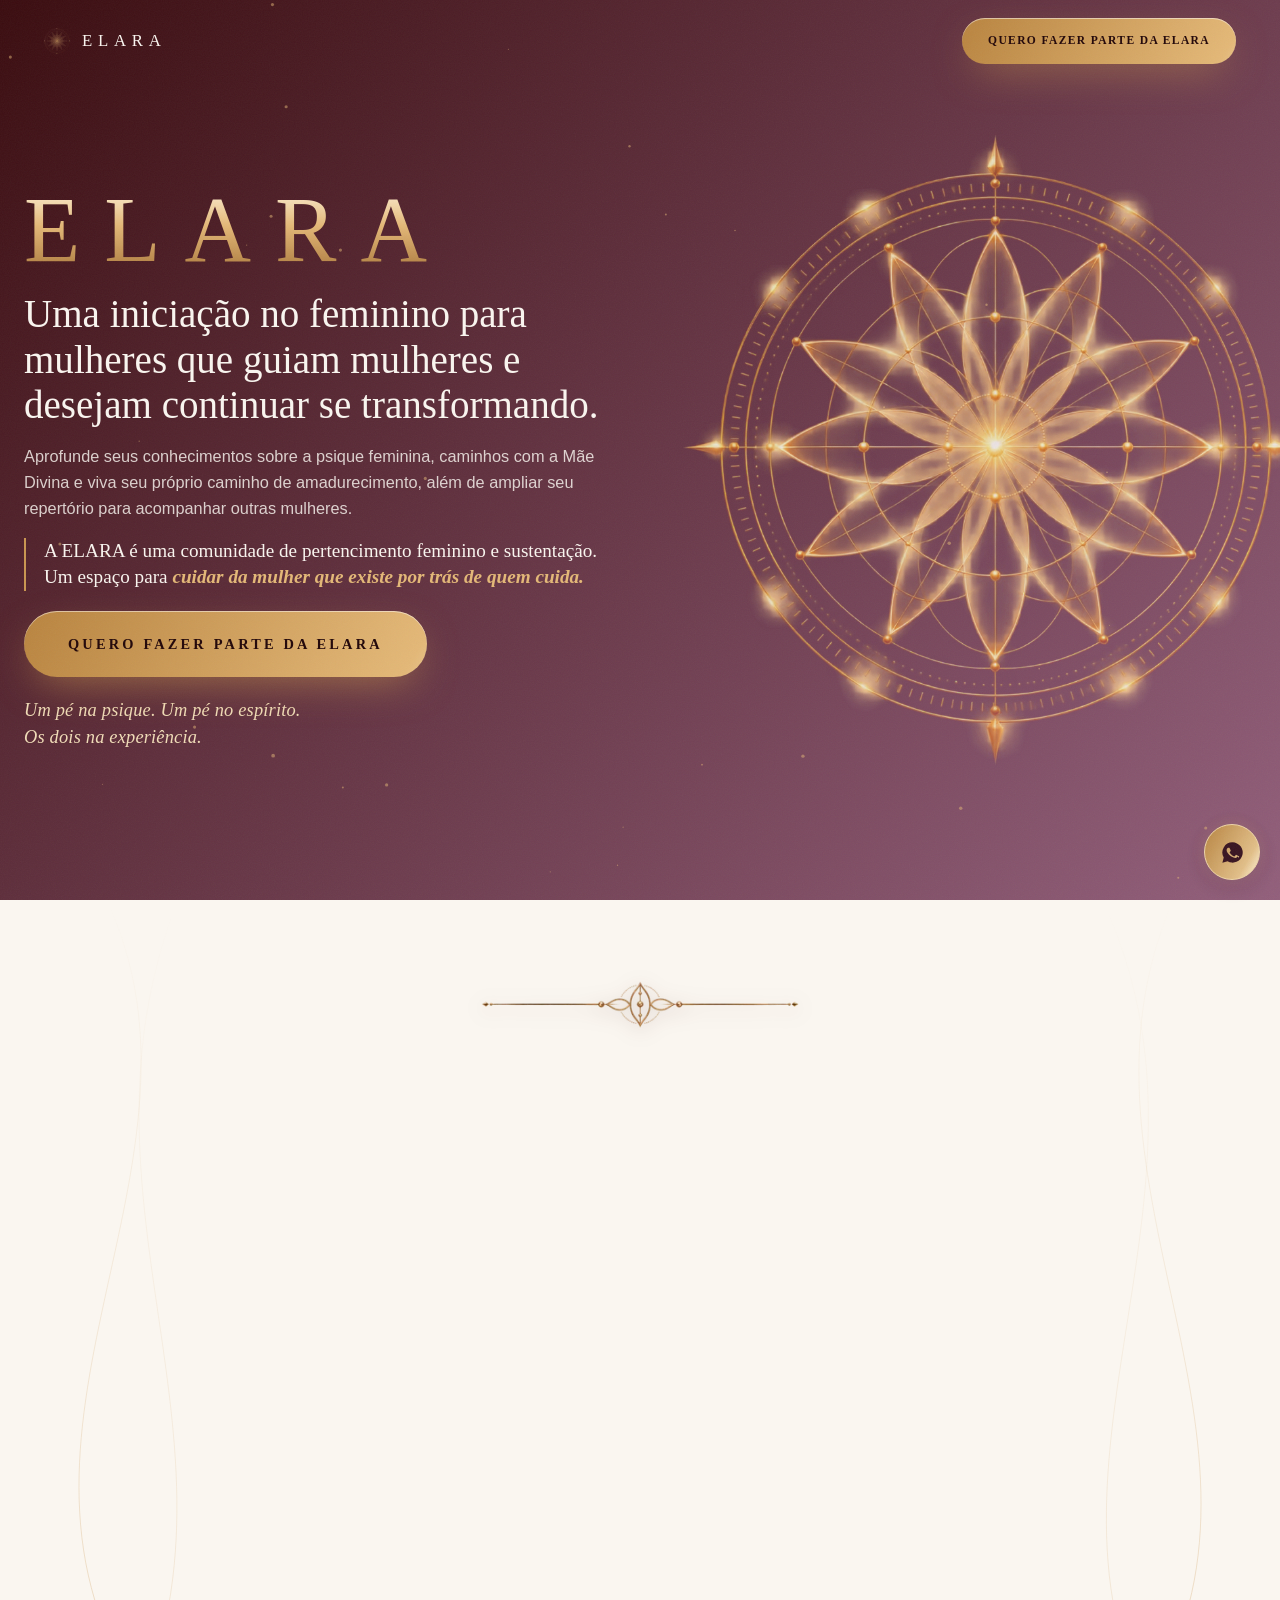
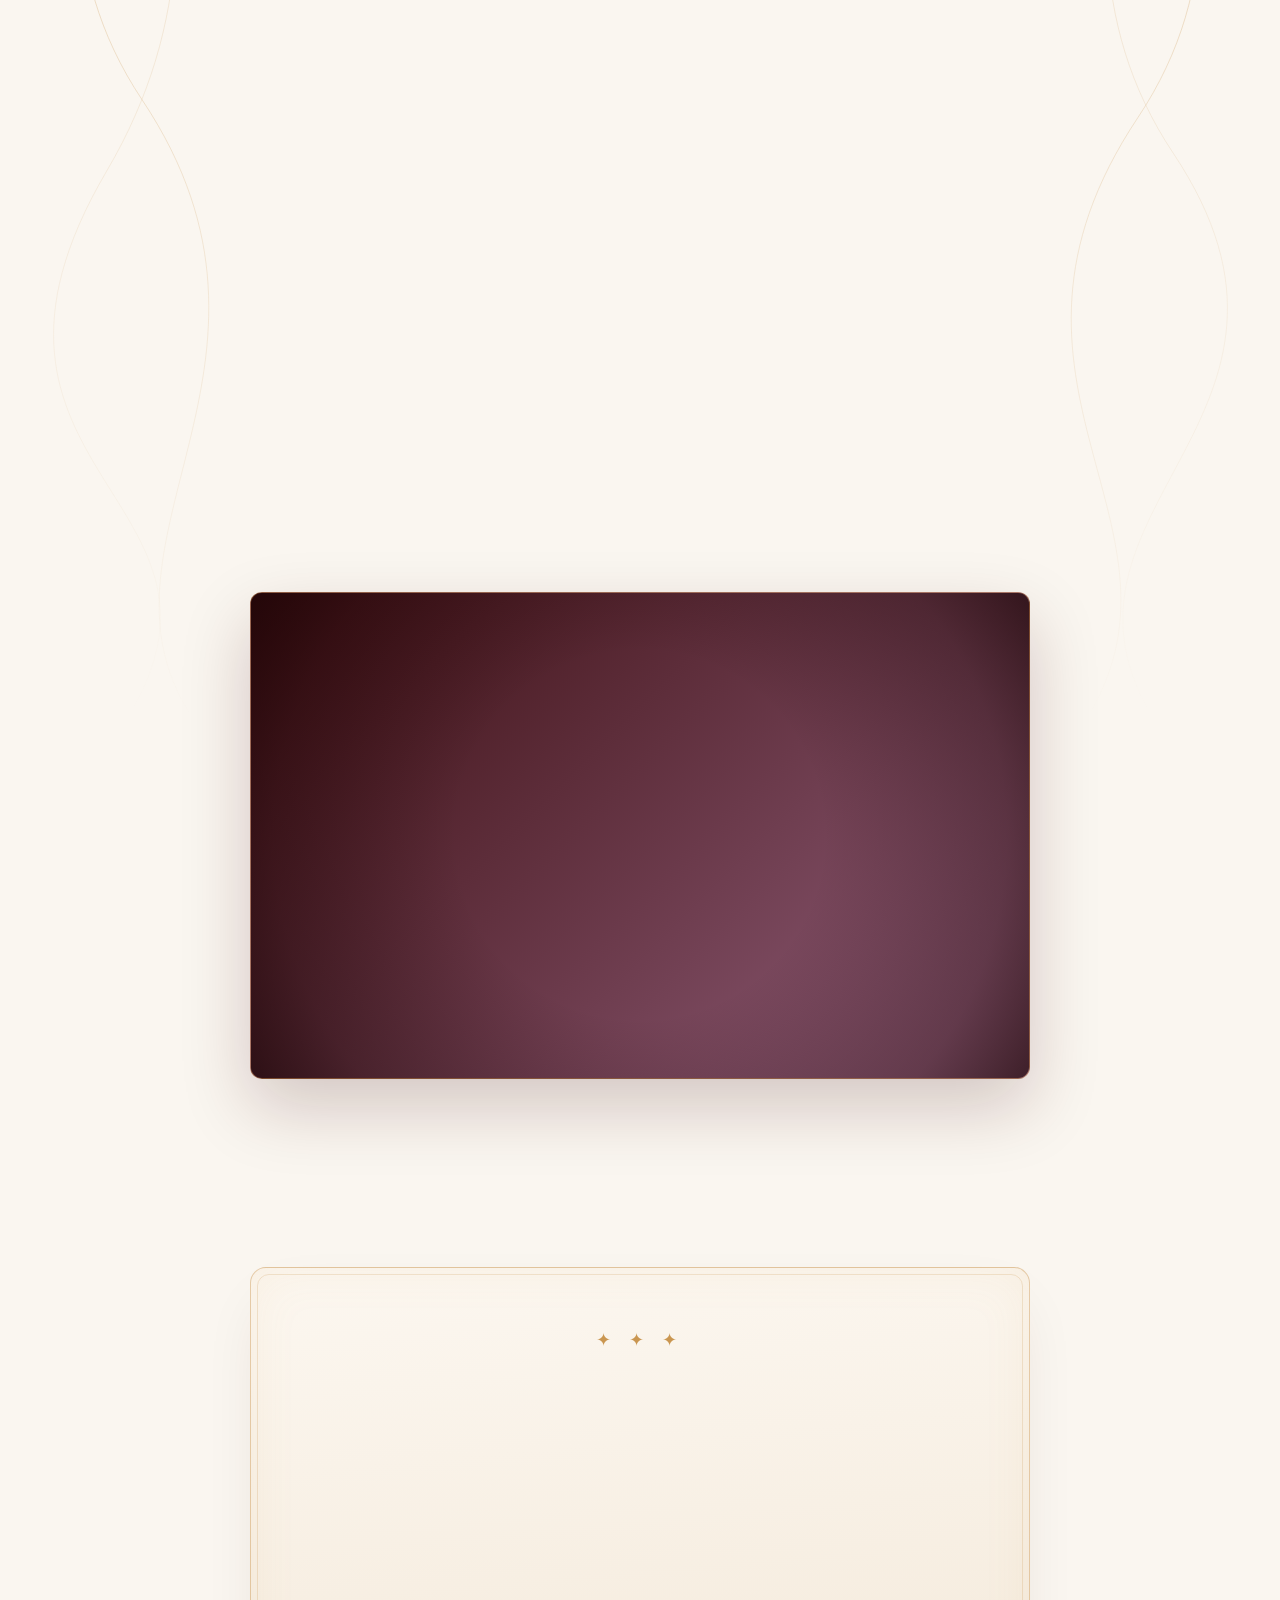
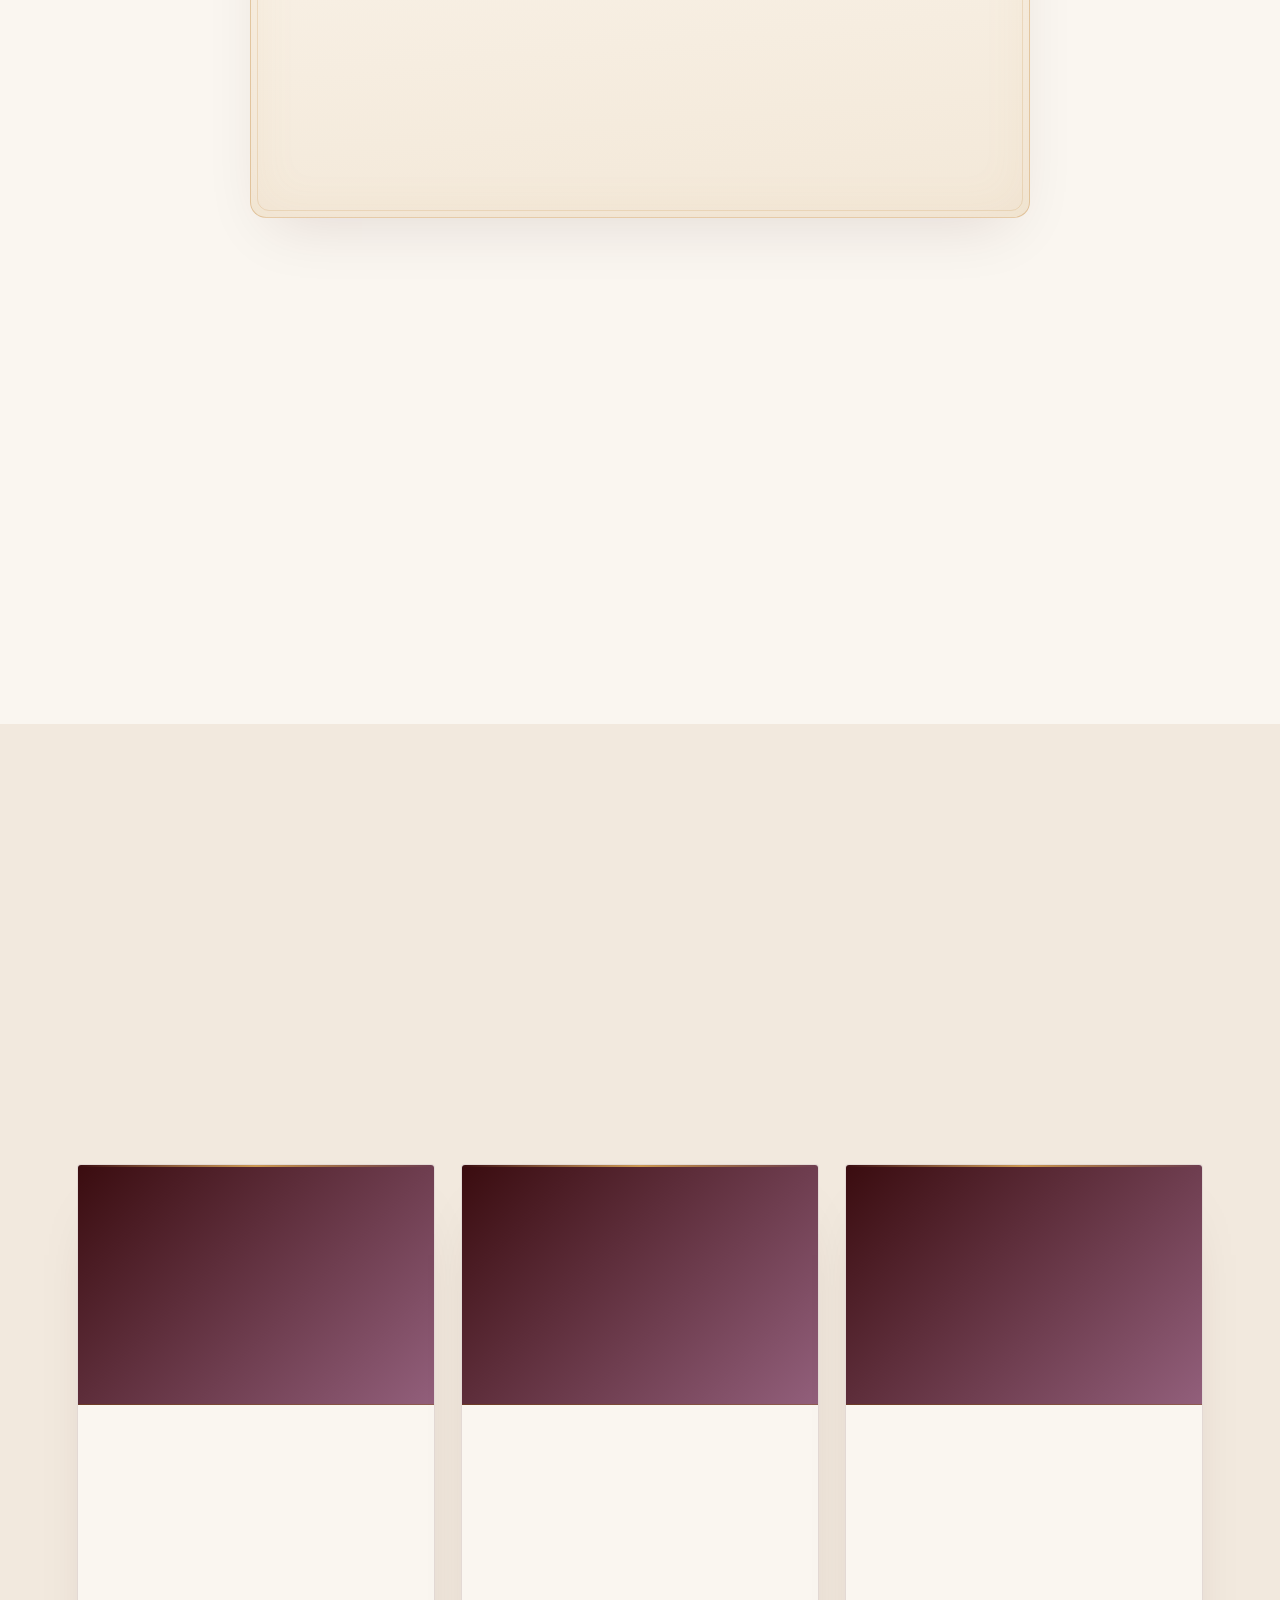
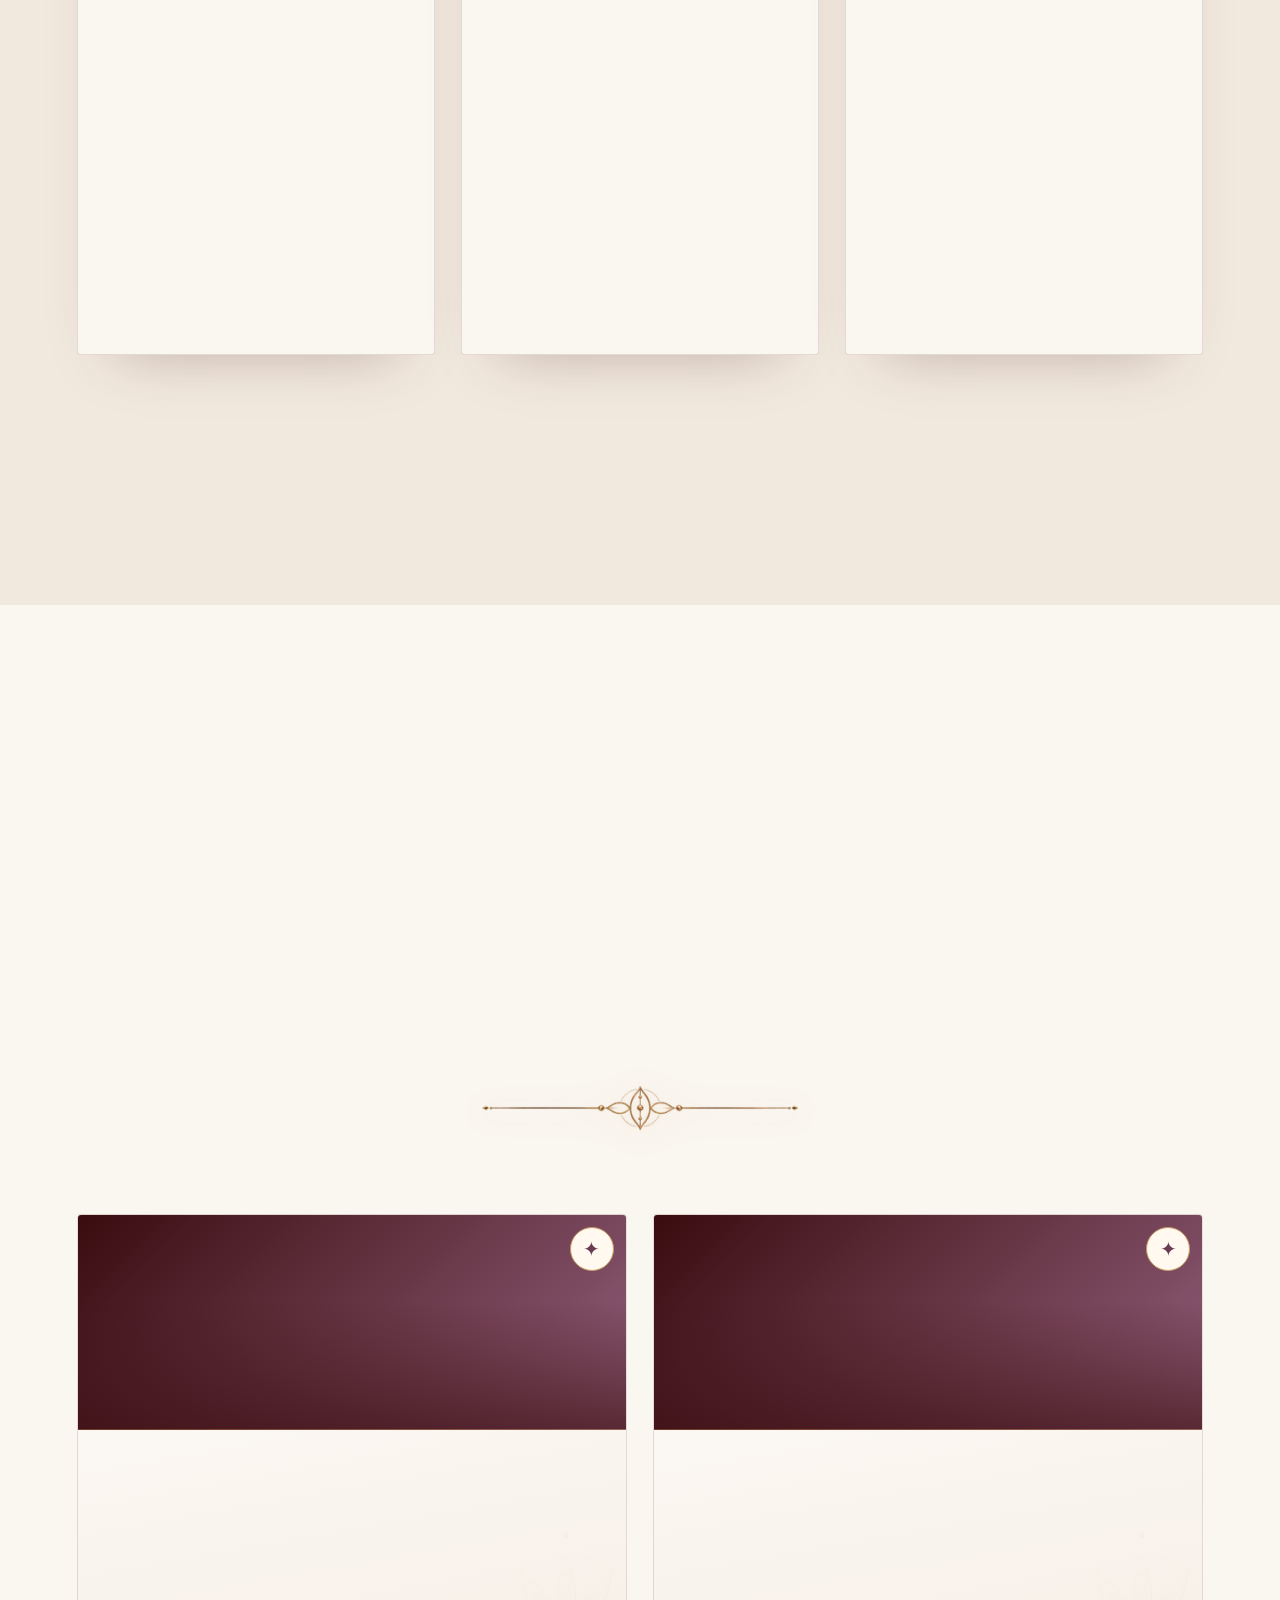
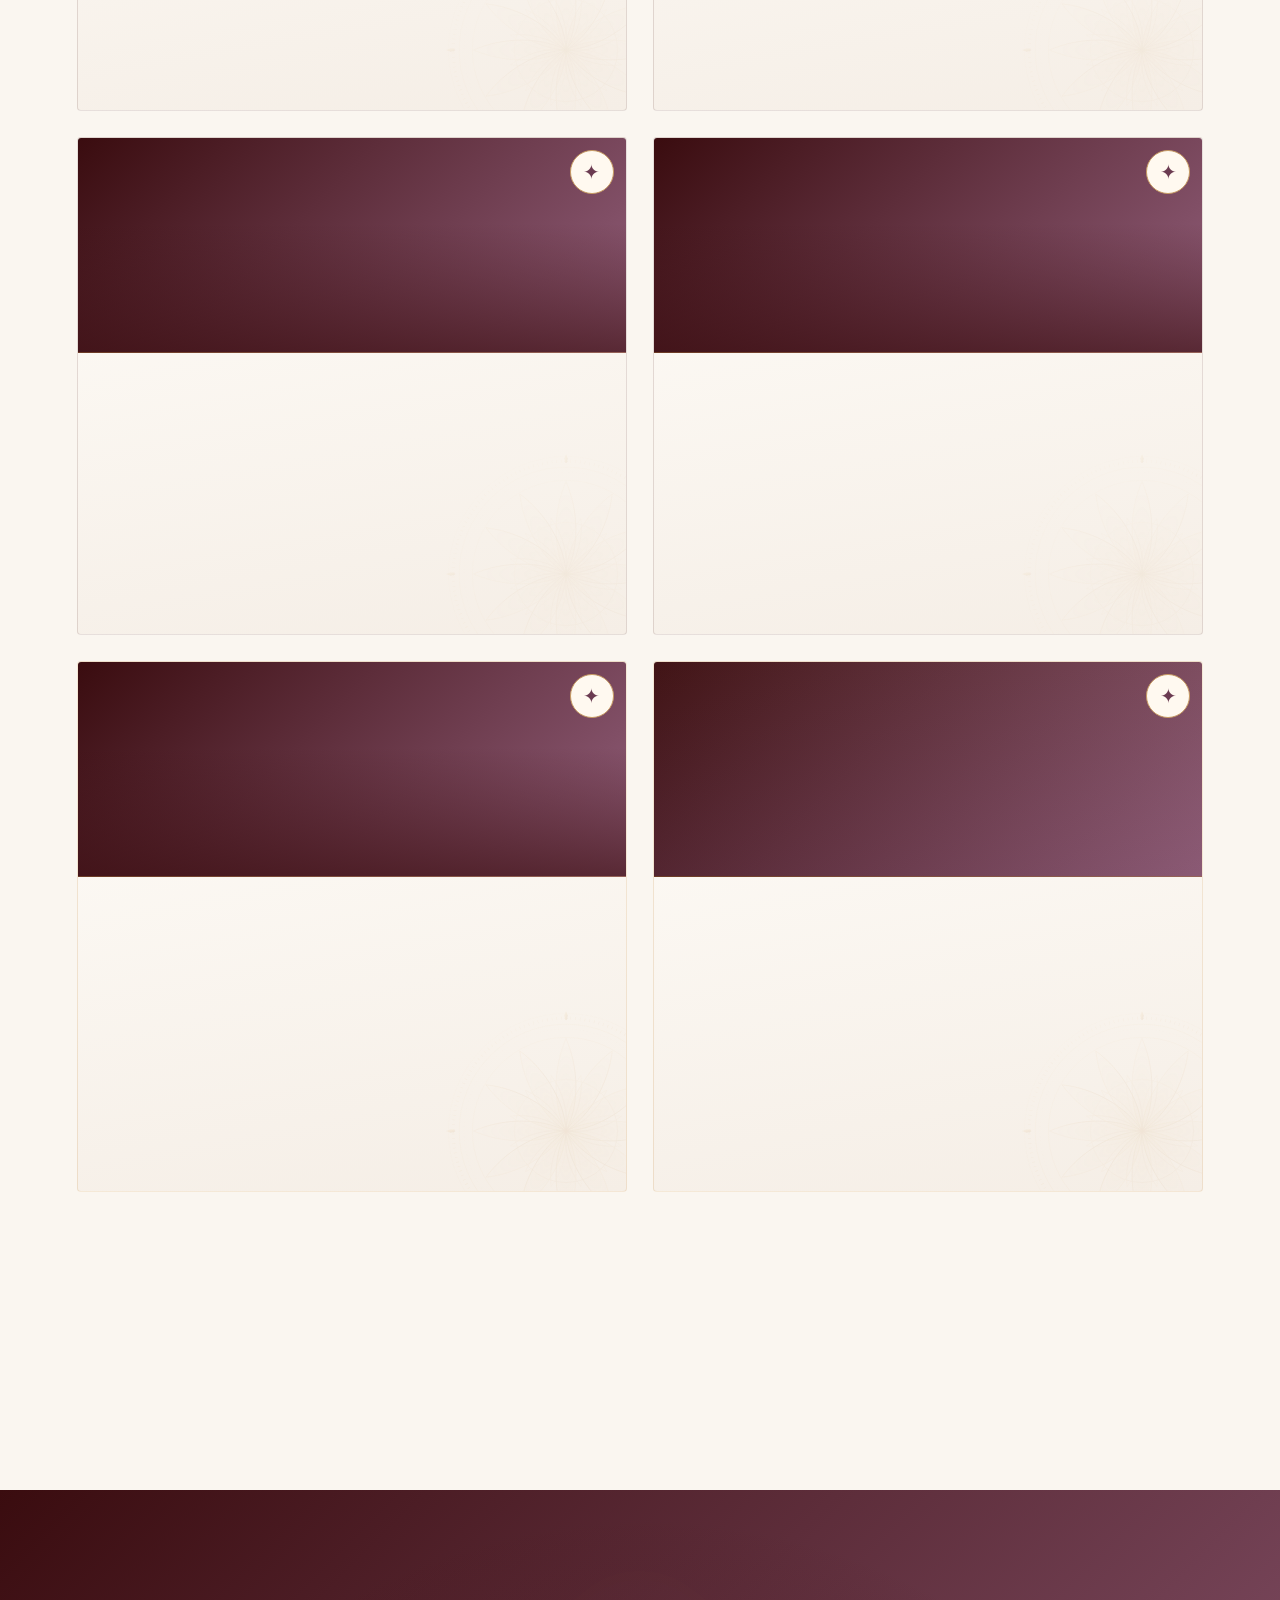
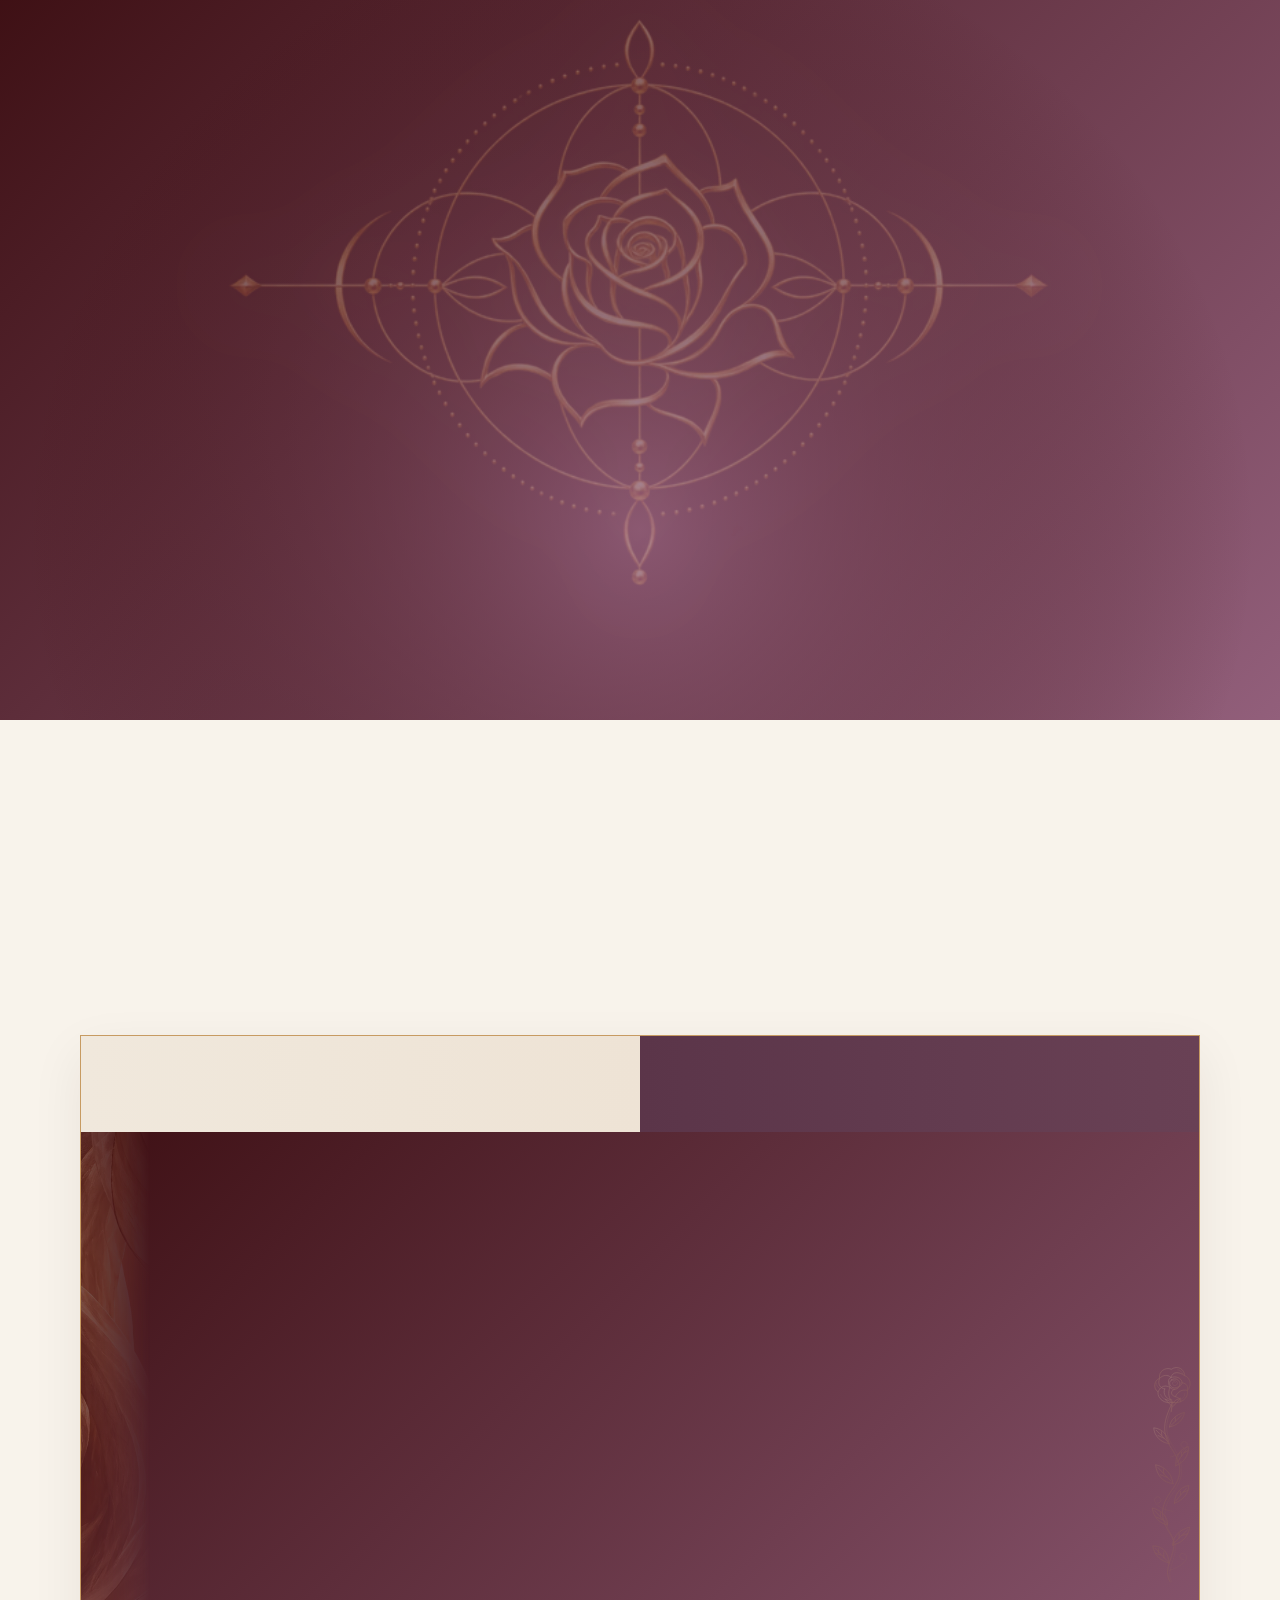
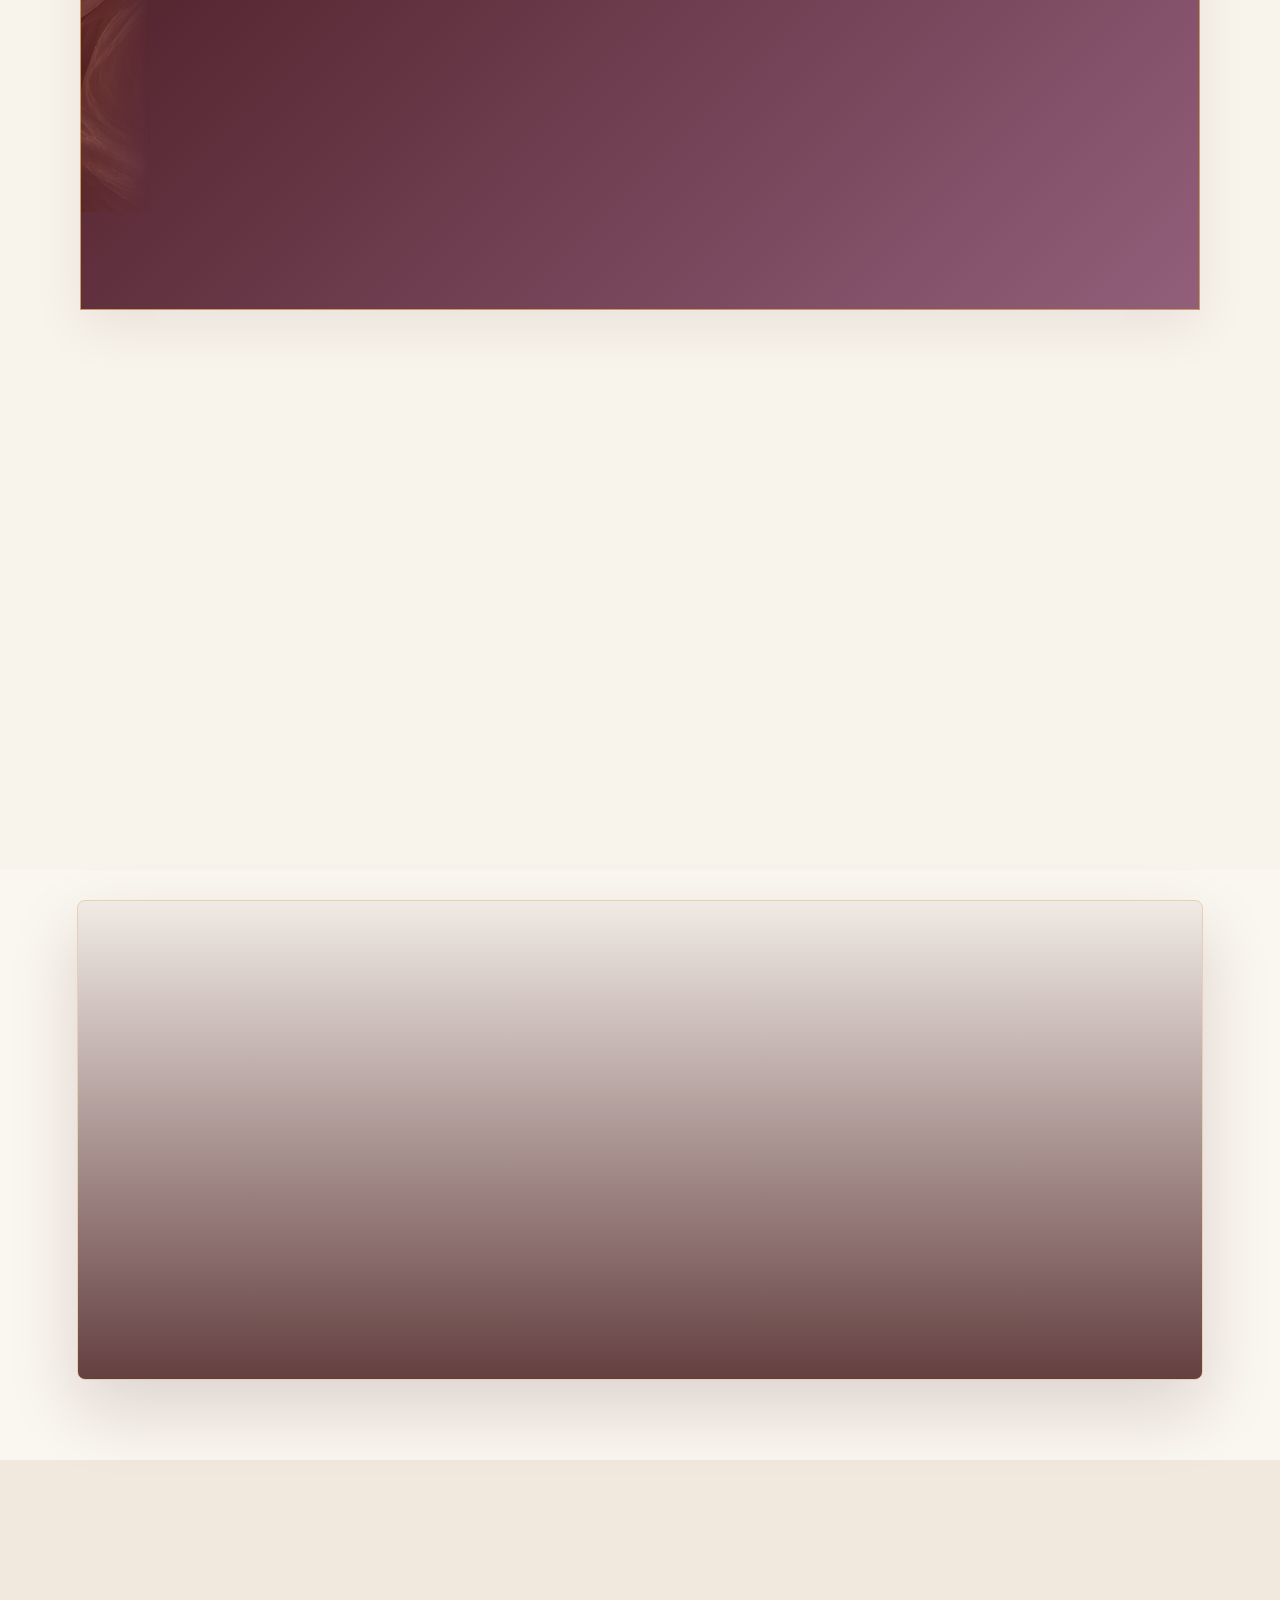
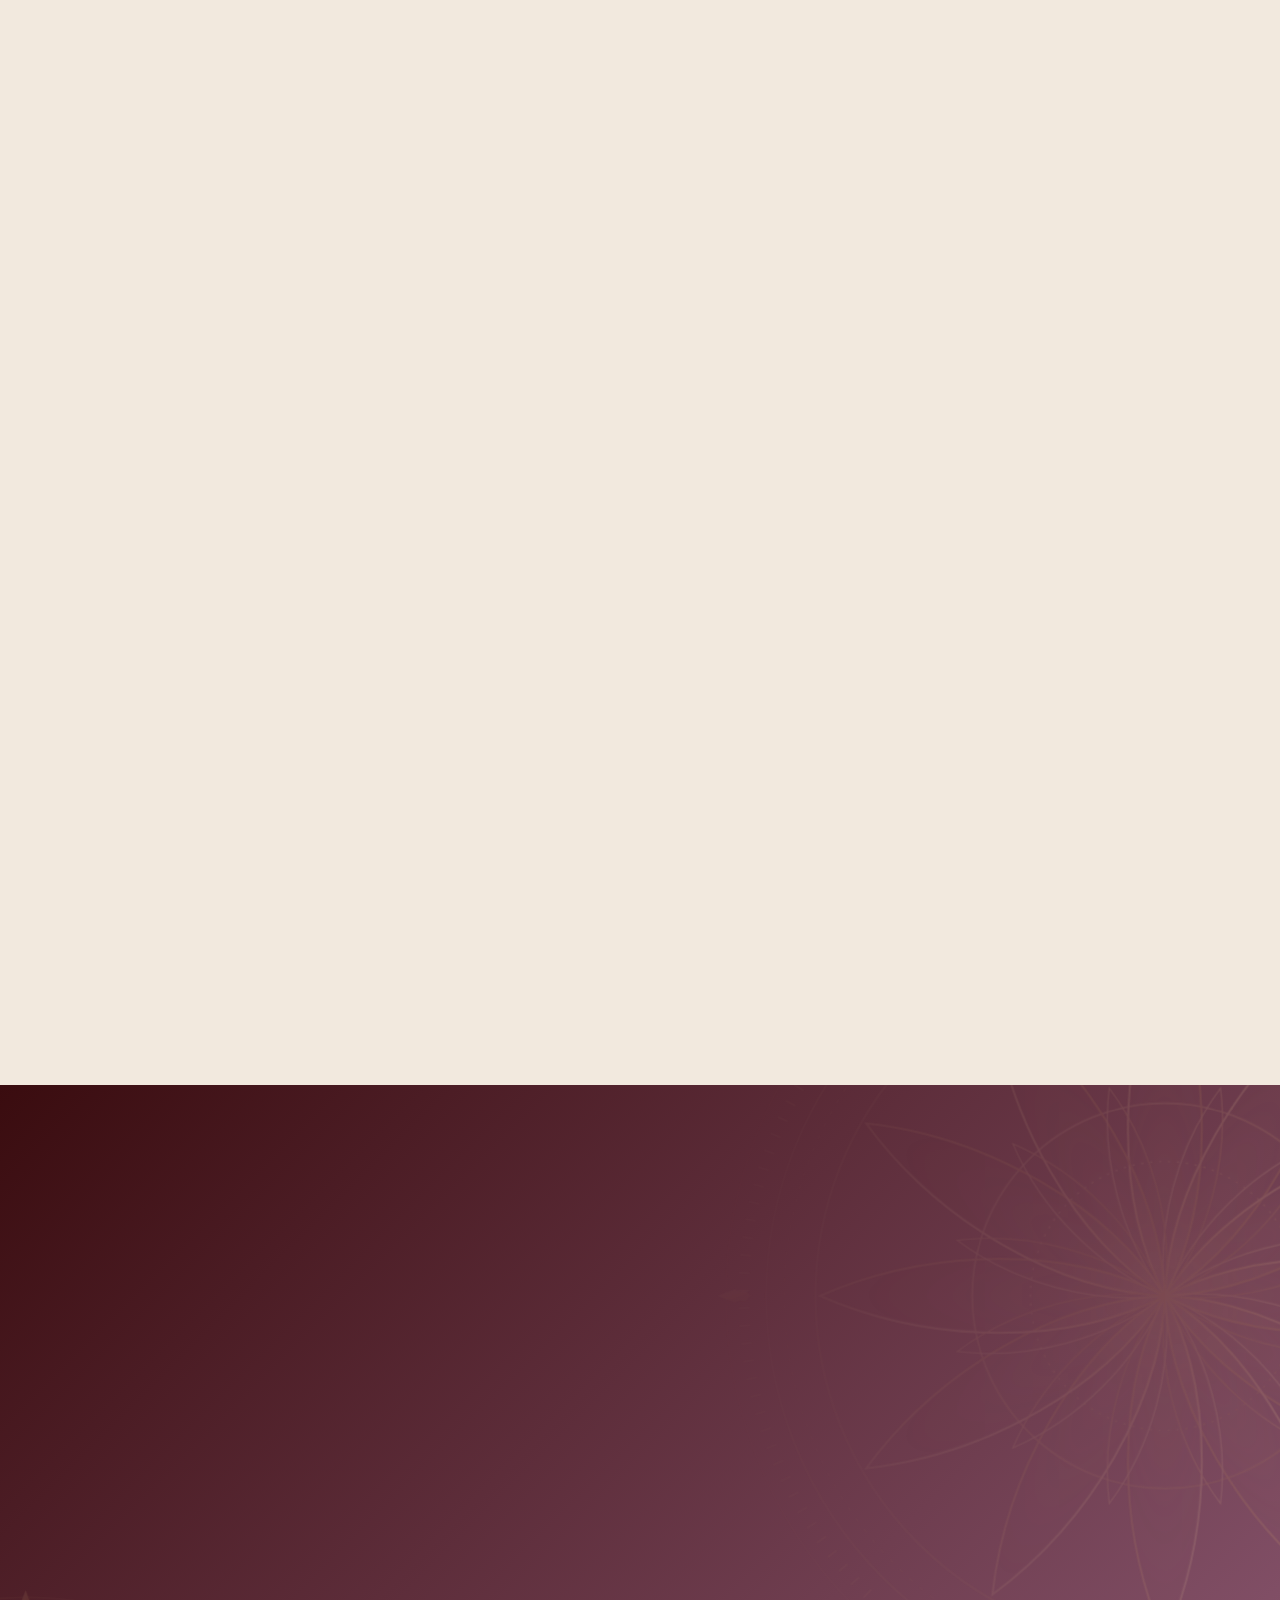
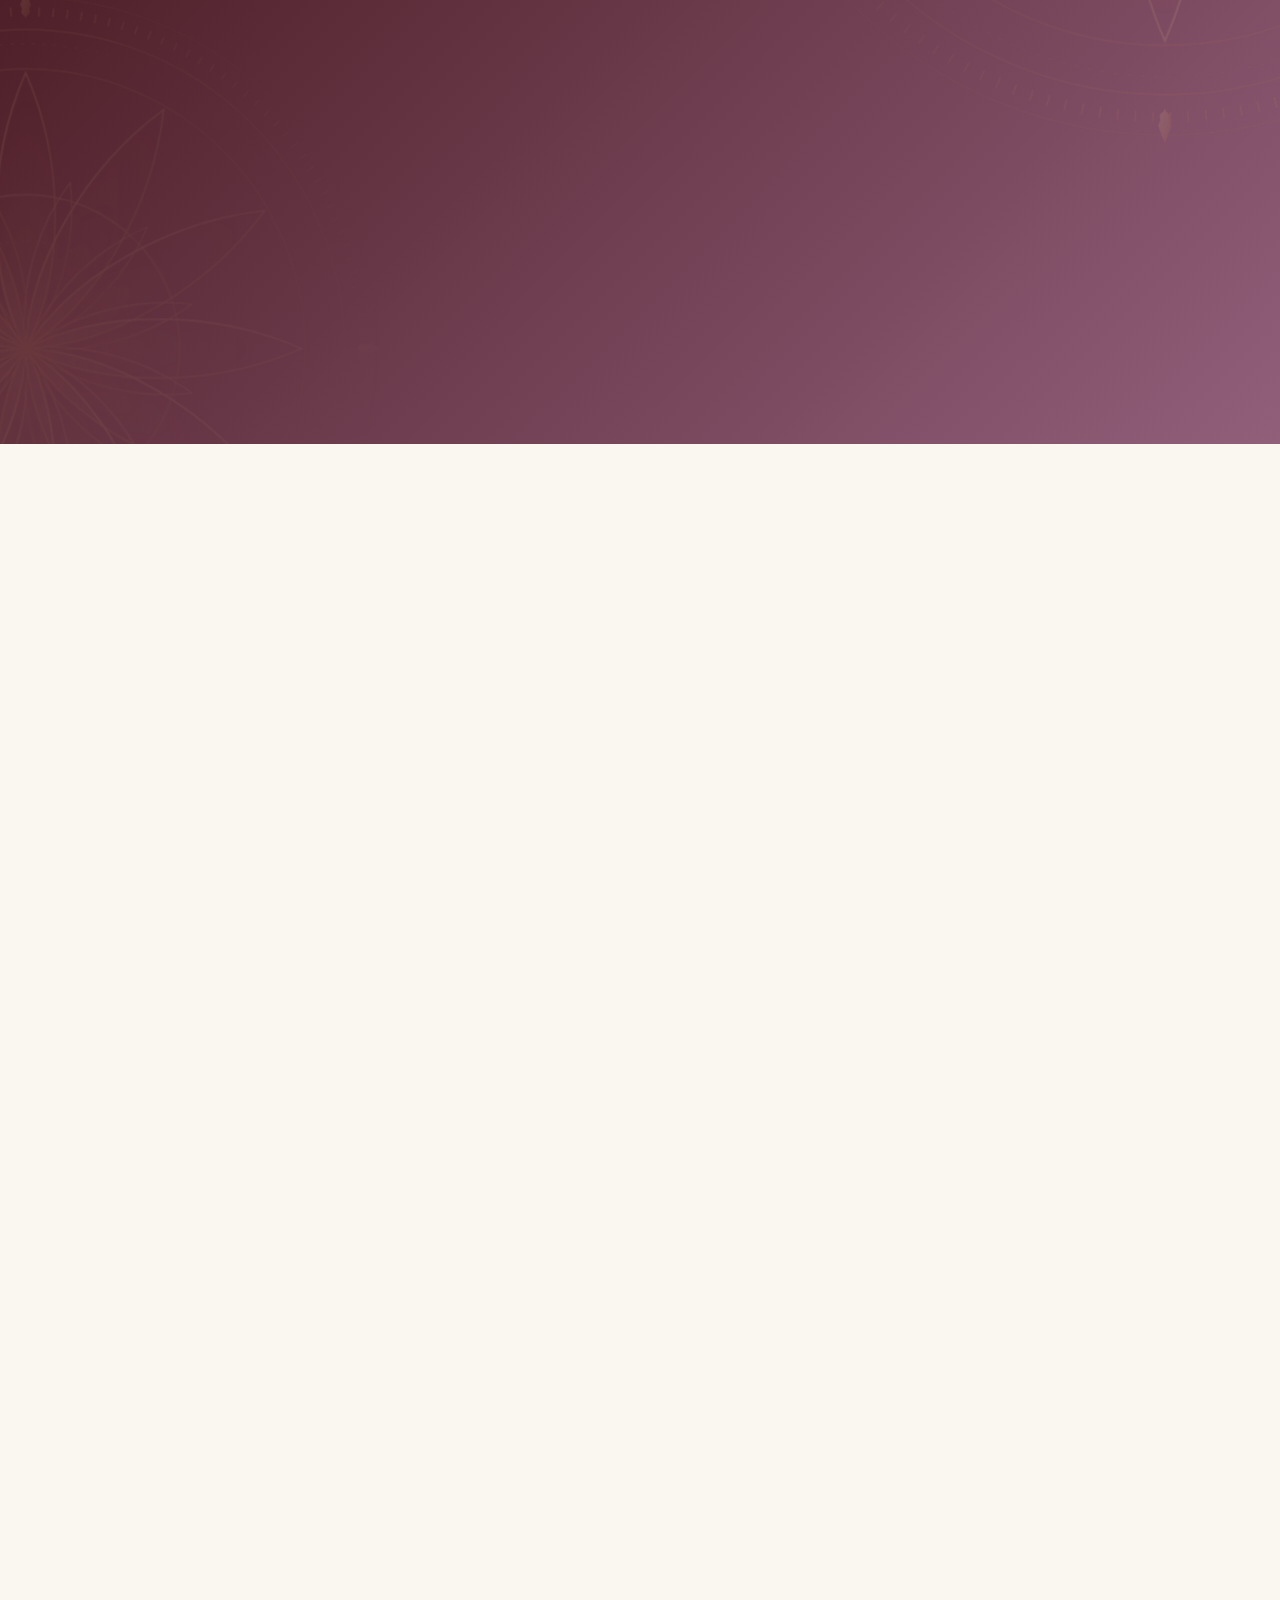
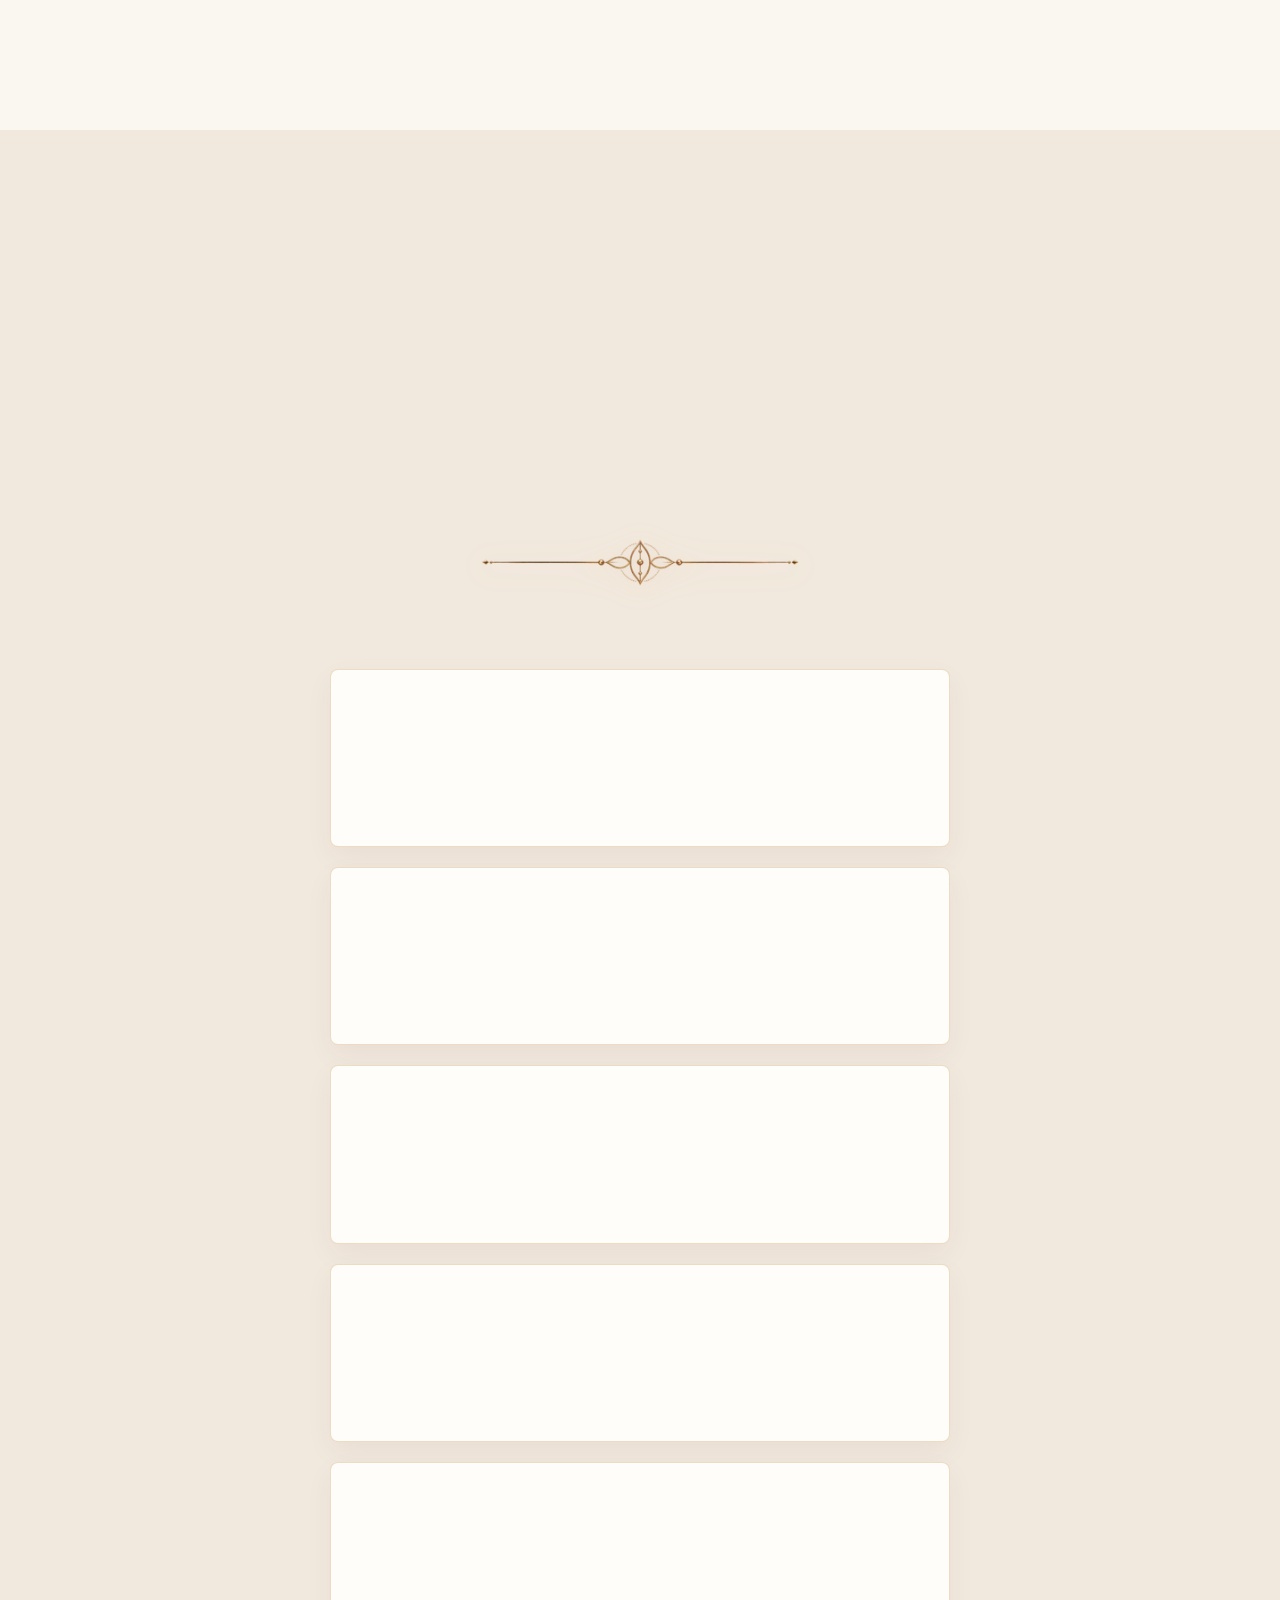
==== commit 3f575389: "release: integrate support pages, group photo, deadline and checkout (#29)" ====
--- a/site/index.html
+++ b/site/index.html
@@ -23,7 +23,7 @@
   <meta name="twitter:description" content="Psique, espiritualidade e experiência: formação livre e comunidade para mulheres que guiam outras mulheres.">
   <script type="application/ld+json">{"@context":"https://schema.org","@graph":[{"@type":"Person","@id":"#alejandra","name":"Alejandra Leão"},{"@type":"WebPage","@id":"#pagina","name":"ELARA — Formação livre com Alejandra Leão","inLanguage":"pt-BR","description":"Formação livre e comunidade para mulheres que guiam outras mulheres. Psique, espiritualidade e experiência.","author":{"@id":"#alejandra"},"about":{"@type":"Course","name":"ELARA","description":"Formação livre e comunidade de amadurecimento feminino, com 12 meses de acesso. Não oferece certificação nem habilitação profissional.","provider":{"@id":"#alejandra"}}}]}</script>
   <link rel="icon" href="favicon.svg" type="image/svg+xml">
-  <link rel="stylesheet" href="assets/elara-1349050132.css">
+  <link rel="stylesheet" href="assets/elara-61d2c17042.css">
 </head>
 <body>
 <a class="skip-link" href="#conteudo">Pular para o conteúdo</a>
@@ -232,7 +232,7 @@
   <a class="topbar__brand" href="#inicio" aria-label="ELARA — voltar ao início">
     <svg aria-hidden="true"><use href="#sym-mandala"/></svg> ELARA
   </a>
-  <a class="btn btn--gold" href="https://pay.kiwify.com.br/qAID3mU" id="nav-cta" data-checkout><span class="btn__label">QUERO FAZER PARTE DA ELARA</span></a>
+  <a class="btn btn--gold" href="https://pay.kiwify.com.br/M5pqPmr" id="nav-cta" data-checkout><span class="btn__label">QUERO FAZER PARTE DA ELARA</span></a>
   <div class="topbar__progress" id="topbarProgress"></div>
 </header>
 
@@ -253,7 +253,7 @@
       <p class="hero__text">Aprofunde seus conhecimentos sobre a psique feminina, caminhos com a Mãe Divina e viva seu próprio caminho de amadurecimento, além de ampliar seu repertório para acompanhar outras mulheres.</p>
       <p class="hero__care"><span class="hero__care-l1">A ELARA é uma comunidade de pertencimento</span> <span class="hero__care-l2">feminino e sustentação. Um espaço para</span> <strong class="hero__care-highlight">cuidar da mulher que existe por trás de quem cuida.</strong></p>
       <div class="hero__actions">
-        <a class="btn btn--gold" href="https://pay.kiwify.com.br/qAID3mU" id="hero-cta" data-checkout><span class="btn__label">QUERO FAZER PARTE DA ELARA</span></a>
+        <a class="btn btn--gold" href="https://pay.kiwify.com.br/M5pqPmr" id="hero-cta" data-checkout><span class="btn__label">QUERO FAZER PARTE DA ELARA</span></a>
       </div>
       <p class="hero__sig signature">Um pé na psique. Um pé no espírito.<br>Os dois na experiência.</p>
     </div>
@@ -553,8 +553,8 @@
         <svg class="path-card__watermark" aria-hidden="true" style="opacity:.12"><use href="#sym-mandala"/></svg>
       </article>
       <article class="path-card path-card--dark path-card--has-thumb">
-        <div class="path-card__thumb-header">
-          <img alt="Mãos segurando a rosa no coração, presença e afeto" src="assets/images/alejandra-mao-rosa-1024-e5f6f996c9.webp" srcset="assets/images/alejandra-mao-rosa-160-f649e23c4e.webp 160w, assets/images/alejandra-mao-rosa-360-ba28cded3f.webp 360w, assets/images/alejandra-mao-rosa-640-fc8e6fa743.webp 640w, assets/images/alejandra-mao-rosa-960-55cb2c37bd.webp 960w, assets/images/alejandra-mao-rosa-1024-e5f6f996c9.webp 1024w" sizes="(max-width: 600px) 90vw, (max-width: 960px) 80vw, 600px" width="1024" height="683" decoding="async" loading="lazy">
+        <div class="path-card__thumb-header path-card__thumb-header--presencial">
+          <img alt="Grupo de mulheres reunidas com rosas em um encontro presencial ao ar livre" src="assets/images/encontros-presenciais-grupo-original-1200-141e6356f4.webp" srcset="assets/images/encontros-presenciais-grupo-original-160-901ad9f612.webp 160w, assets/images/encontros-presenciais-grupo-original-360-baceaabe90.webp 360w, assets/images/encontros-presenciais-grupo-original-640-4ccdde3bcc.webp 640w, assets/images/encontros-presenciais-grupo-original-960-570affab29.webp 960w, assets/images/encontros-presenciais-grupo-original-1200-141e6356f4.webp 1200w" sizes="(max-width: 600px) 90vw, (max-width: 960px) 80vw, 600px" width="1200" height="1600" decoding="async" loading="lazy">
         </div>
         <span class="path-card__tag">06</span>
         <h3>Encontros presenciais opcionais</h3>
@@ -1012,7 +1012,7 @@
 
     <div class="deliver__closing">
       <p>Tudo isso para continuar estudando, vivendo e amadurecendo, no seu próprio ritmo.</p>
-      <a class="btn btn--gold" href="https://pay.kiwify.com.br/qAID3mU" id="deliver-cta" data-checkout><span class="btn__label">QUERO FAZER PARTE DA ELARA</span></a>
+      <a class="btn btn--gold" href="https://pay.kiwify.com.br/M5pqPmr" id="deliver-cta" data-checkout><span class="btn__label">QUERO FAZER PARTE DA ELARA</span></a>
     </div>
   </div>
 </section>
@@ -1033,7 +1033,7 @@
       </div>
       <h2 class="h-display" id="campaign-title">Entre na <em>Black Rose</em> e receba até <span>R$ 1.751</span> em experiências de presente da Elara.</h2>
       <p class="lead">Além de toda a formação de 12 meses, você garante esta trilha especial de bônus. As 10 primeiras inscritas recebem também um encontro individual com Alejandra Leão.</p>
-      <div class="campaign__deadline" data-campaign-deadline="2026-11-22T23:59:00-03:00"><p data-campaign-status>Válido até <time datetime="2026-11-22T23:59:00-03:00">22/11/2026 às 23h59 (horário de Brasília)</time></p><div class="campaign-clock" role="timer" aria-live="off" hidden><span><b data-countdown="days">00</b><small>dias</small></span><span><b data-countdown="hours">00</b><small>horas</small></span><span><b data-countdown="minutes">00</b><small>minutos</small></span><span><b data-countdown="seconds">00</b><small>segundos</small></span></div></div>
+      <div class="campaign__deadline" data-campaign-deadline="2026-11-24T23:59:00-03:00"><p data-campaign-status>Válido até <time datetime="2026-11-24T23:59:00-03:00">24/11/2026 às 23h59 (horário de Brasília)</time></p><div class="campaign-clock" role="timer" aria-live="off" hidden><span><b data-countdown="days">00</b><small>dias</small></span><span><b data-countdown="hours">00</b><small>horas</small></span><span><b data-countdown="minutes">00</b><small>minutos</small></span><span><b data-countdown="seconds">00</b><small>segundos</small></span></div></div>
     </div>
 
     <!-- Quadro ameixa com contorno dourado suave -->
@@ -1101,7 +1101,7 @@
       </article>
 
       <div class="campaign__cta">
-        <a class="btn btn--gold" href="https://pay.kiwify.com.br/qAID3mU" id="campaign-cta" data-checkout><span class="btn__label">QUERO ENTRAR NA <span class="btn__keep">BLACK ROSE</span></span></a>
+        <a class="btn btn--gold" href="https://pay.kiwify.com.br/M5pqPmr" id="campaign-cta" data-checkout><span class="btn__label">QUERO ENTRAR NA <span class="btn__keep">BLACK ROSE</span></span></a>
       </div>
     </div>
   </div>
@@ -1137,7 +1137,7 @@
           <li><svg aria-hidden="true"><use href="#ic-check"/></svg>12 meses de acesso</li>
           <li><svg aria-hidden="true"><use href="#ic-check"/></svg>7 dias de garantia incondicional</li>
         </ul>
-        <a class="btn btn--gold" href="https://pay.kiwify.com.br/qAID3mU" id="offer-cta" data-checkout-final><span class="btn__label">QUERO ENTRAR NA <span class="btn__keep">BLACK ROSE</span></span></a>
+        <a class="btn btn--gold" href="https://pay.kiwify.com.br/M5pqPmr" id="offer-cta" data-checkout-final><span class="btn__label">QUERO ENTRAR NA <span class="btn__keep">BLACK ROSE</span></span></a>
       </div>
     </div>
 
@@ -1151,7 +1151,7 @@
         <svg class="closing-ritual__mandala spin-slow" aria-hidden="true"><use href="#sym-mandala"/></svg>
         <p class="closing-ritual__quote">"A mulher que existe por trás de quem cuida merece um lugar de descanso, beleza e florescimento."</p>
         <p class="closing-ritual__sub">Seu ciclo de sustentação e pertencimento te espera.</p>
-        <a class="btn btn--gold" href="https://pay.kiwify.com.br/qAID3mU" data-checkout><span class="btn__label">QUERO FAZER PARTE DA ELARA</span></a>
+        <a class="btn btn--gold" href="https://pay.kiwify.com.br/M5pqPmr" data-checkout><span class="btn__label">QUERO FAZER PARTE DA ELARA</span></a>
       </div>
     </div>
   </div>
--- a/site/assets/elara-61d2c17042.css
+++ b/site/assets/elara-61d2c17042.css
@@ -0,0 +1 @@
+@font-face{font-family:Cinzel;font-style:normal;font-weight:100 900;font-display:swap;src:url(fonts/09941fb1c1-cinzel-latin-wght-normal.woff2) format("woff2")}@font-face{font-family:Cormorant Garamond;font-style:normal;font-weight:100 900;font-display:swap;src:url(fonts/d80df8ff5a-cormorant-garamond-latin-wght-normal.woff2) format("woff2")}@font-face{font-family:Cormorant Garamond;font-style:italic;font-weight:100 900;font-display:swap;src:url(fonts/6f2f5c3b1a-cormorant-garamond-latin-wght-italic.woff2) format("woff2")}@font-face{font-family:Plus Jakarta Sans;font-style:normal;font-weight:100 900;font-display:swap;src:url(fonts/153fc85b70-plus-jakarta-sans-latin-wght-normal.woff2) format("woff2")}:root{--bordeaux: #3A0C0F;--bordeaux-deep: #1E0507;--bordeaux-mid: #4A1317;--wine: #640909;--earth: #3A241C;--gold: #CA9650;--gold-bright: #E4B877;--gold-pale: #F1DDB8;--gold-glow: rgba(202, 150, 80, .22);--paper: #FAF6F0;--paper-warm: #F2E9DE;--paper-deep: #E9DCCB;--ink: #1C1514;--ink-soft: #4A3C38;--ink-muted: #7A6C66;--line: rgba(202, 150, 80, .32);--line-dark: rgba(58, 12, 15, .12);--font-display: "Cormorant Garamond", Georgia, serif;--font-cinzel: "Cinzel", Georgia, serif;--font-body: "Plus Jakarta Sans", -apple-system, sans-serif;--ease-out: cubic-bezier(.16, 1, .3, 1);--wrap: min(1180px, 88vw);--wrap-narrow: min(680px, 88vw)}*,*:before,*:after{box-sizing:border-box;margin:0;padding:0}html{scroll-behavior:auto;overflow-x:clip}body{background:var(--paper);color:var(--ink);font-family:var(--font-body);font-size:16px;line-height:1.7;overflow-x:clip;-webkit-font-smoothing:antialiased;text-rendering:optimizeLegibility}img,svg{display:block;max-width:100%}a{color:inherit}button{font:inherit;cursor:pointer;border:0;background:none;color:inherit}strong,b{font-weight:650;color:var(--bordeaux)}.path-card strong,.path-card b{font-weight:650;color:var(--wine)}.path-card--dark strong,.path-card--dark b{color:var(--gold-bright);font-weight:600}.logic-card__problem strong{color:var(--bordeaux);font-weight:650}.logic-card__answer strong{color:#fff3dc;font-weight:600}.lenis.lenis-smooth{scroll-behavior:auto!important}.lenis.lenis-stopped{overflow:hidden}.wrap{width:var(--wrap);margin:0 auto;position:relative;z-index:2}.wrap-narrow{width:var(--wrap-narrow);margin:0 auto;position:relative;z-index:2}.sr-only{position:absolute;width:1px;height:1px;overflow:hidden;clip:rect(0 0 0 0);white-space:nowrap}body:after{content:"";position:fixed;inset:0;pointer-events:none;z-index:999;opacity:.05;background-image:url("data:image/svg+xml,%3Csvg xmlns='http://www.w3.org/2000/svg' width='160' height='160'%3E%3Cfilter id='n'%3E%3CfeTurbulence type='fractalNoise' baseFrequency='0.85' numOctaves='3' stitchTiles='stitch'/%3E%3C/filter%3E%3Crect width='100%25' height='100%25' filter='url(%23n)'/%3E%3C/svg%3E")}.eyebrow{font-family:var(--font-cinzel);font-size:.72rem;letter-spacing:.26em;text-transform:uppercase;font-weight:600;color:var(--gold);display:inline-flex;align-items:center;gap:14px;margin-bottom:22px}.eyebrow:before,.eyebrow:after{content:"";width:28px;height:1px;background:linear-gradient(90deg,transparent,var(--gold))}.eyebrow:after{background:linear-gradient(90deg,var(--gold),transparent)}.h-display{font-family:var(--font-display);font-weight:400;line-height:1.06;letter-spacing:-.01em;font-size:clamp(2.3rem,5vw,4.4rem)}.h-display em{font-style:italic;color:var(--gold)}.lead{font-size:clamp(1.05rem,1.4vw,1.2rem);line-height:1.8;color:var(--ink-soft)}.signature{font-family:var(--font-display);font-style:italic;font-size:clamp(1.35rem,2.2vw,1.8rem);color:var(--gold);letter-spacing:.01em}.section{position:relative;padding:clamp(70px,8vw,120px) 0;overflow:hidden}.section--dark{background:var(--bordeaux);color:var(--paper)}.section--dark .lead{color:#faf6f0c7}.section--warm{background:var(--paper-warm)}.section-head{text-align:center;margin:0 auto clamp(40px,5vw,64px);max-width:780px}.section-head .lead{margin-top:18px}.ornament-divider{display:block;width:min(320px,72vw);max-width:350px;height:auto;margin:0 auto 32px;filter:drop-shadow(0 4px 14px rgba(202,150,80,.25));pointer-events:none;-webkit-user-select:none;user-select:none}.section-head .ornament-divider,.compare__header .ornament-divider{margin:24px auto 0}.btn{position:relative;display:inline-flex;align-items:center;justify-content:center;gap:12px;padding:19px 38px;font-family:var(--font-cinzel);font-weight:600;font-size:.8rem;letter-spacing:.2em;text-transform:uppercase;text-decoration:none;border-radius:999px;overflow:hidden;isolation:isolate;transition:transform .5s var(--ease-out),box-shadow .5s var(--ease-out),color .4s;min-height:56px}.btn--gold{color:var(--bordeaux-deep);background:linear-gradient(120deg,#B9843F 0%,var(--gold-bright) 45%,#F6E2BC 55%,var(--gold) 100%);background-size:220% 100%;box-shadow:0 14px 40px -12px #ca9650a6,inset 0 1px #ffffff80;animation:btnSheen 6s ease-in-out infinite}.btn--gold:hover{transform:translateY(-3px);box-shadow:0 22px 50px -14px #ca9650d9}.btn--ghost{color:var(--gold-bright);border:1px solid var(--line);background:#ca96500f}.btn--ghost:hover{background:#ca965024;transform:translateY(-2px)}.btn--ghost-dark{color:var(--bordeaux);border:1px solid rgba(58,12,15,.25)}.btn--ghost-dark:hover{background:#3a0c0f0d;transform:translateY(-2px)}.btn svg{width:16px;height:16px;transition:transform .4s var(--ease-out)}.btn:hover svg{transform:translate(4px)}.btn__label{min-width:0}.btn__keep{white-space:nowrap}.btn__text-short{display:none}@keyframes btnSheen{0%,to{background-position:100% 0}50%{background-position:0 0}}.topbar{position:fixed;top:0;left:0;right:0;z-index:100;display:flex;align-items:center;justify-content:space-between;padding:18px max(24px,calc((100vw - 1240px)/2 + 24px));transition:background .5s,padding .5s,backdrop-filter .5s}.topbar.is-scrolled{background:#1e0507c7;-webkit-backdrop-filter:blur(14px) saturate(140%);backdrop-filter:blur(14px) saturate(140%);padding:12px max(24px,calc((100vw - 1240px)/2 + 24px));border-bottom:1px solid rgba(202,150,80,.15)}.topbar__brand{font-family:var(--font-cinzel);letter-spacing:.34em;color:var(--paper);text-decoration:none;font-size:1.05rem;display:flex;align-items:center;gap:12px}.topbar__brand svg{width:26px;height:26px;color:var(--gold)}.topbar .btn{padding:13px 26px;min-height:46px;font-size:.74rem}.topbar__progress{position:absolute;left:0;bottom:-1px;height:1px;width:100%;transform-origin:left;transform:scaleX(0);background:linear-gradient(90deg,var(--gold),var(--gold-bright))}.hero{position:relative;height:auto;min-height:100svh;max-height:none;background:radial-gradient(120% 90% at 70% 30%,#5A161B 0%,var(--bordeaux) 42%,var(--bordeaux-deep) 100%);color:var(--paper);display:flex;align-items:flex-end;justify-content:center;padding:76px 24px 0;overflow:hidden}.hero__canvas,.bordeaux-canvas{position:absolute;inset:0;width:100%;height:100%;z-index:1;pointer-events:none}.hero__grid{display:grid;grid-template-columns:1.12fr .88fr;gap:clamp(28px,4vw,60px);align-items:end;width:100%;max-width:1240px;margin:0 auto;min-height:calc(100svh - 76px)}.hero__copy{padding-bottom:clamp(24px,4.5vh,48px);align-self:center;max-width:630px}.hero__name{font-family:var(--font-cinzel);font-weight:400;font-size:clamp(3.6rem,7.2vw,5.8rem);letter-spacing:.26em;line-height:.98;margin-bottom:16px;background:linear-gradient(180deg,#FFF3DC 0%,var(--gold-bright) 45%,#A9763A 100%);-webkit-background-clip:text;background-clip:text;color:transparent}.hero__name .char{display:inline-block}.hero__headline{font-family:var(--font-display);font-weight:400;font-size:clamp(1.6rem,2.35vw,2.25rem);line-height:1.24;max-width:620px;margin-bottom:16px}.hero__text{color:#faf6f0d1;max-width:580px;margin-bottom:14px;font-size:clamp(1.02rem,1.25vw,1.14rem);line-height:1.6}.hero__care{font-family:var(--font-display);font-size:clamp(1.18rem,1.5vw,1.42rem);line-height:1.38;max-width:580px;margin:16px 0 20px;padding-left:18px;border-left:2px solid var(--gold);color:var(--paper)}.hero__care strong{font-weight:600;font-style:italic;color:var(--gold-bright)}.hero__actions{display:flex;flex-wrap:wrap;gap:16px;align-items:center;margin-top:10px}.hero__actions .btn{padding:21px 44px;font-size:.9rem;letter-spacing:.22em;min-height:62px}.hero__actions .btn svg{width:18px;height:18px}.hero__sig{font-family:var(--font-display);font-style:italic;font-size:clamp(1.15rem,1.4vw,1.32rem);line-height:1.45;color:var(--gold-pale);margin-top:20px}.hero__visual{position:relative;width:100%;height:100%;display:flex;align-items:flex-end;justify-content:center}.hero__mandala-wrap{position:absolute;left:50%;top:46%;transform:translate(-50%,-50%);width:min(650px,80vh);aspect-ratio:1;pointer-events:none;z-index:1;display:flex;align-items:center;justify-content:center}.hero__mandala-luz{width:100%;height:100%;object-fit:contain;pointer-events:none;mix-blend-mode:screen;opacity:.88}.hero__portrait{position:relative;z-index:2;height:min(660px,86vh);width:auto;display:flex;align-items:flex-end;justify-content:center;transform:translate(0);filter:drop-shadow(0 20px 50px rgba(0,0,0,.75)) drop-shadow(0 0 40px rgba(202,150,80,.22));pointer-events:none}.hero__portrait-img{height:100%;width:auto;max-width:100%;object-fit:contain;object-position:bottom center;display:block}.spin-slow{animation:spin 90s linear infinite;transform-origin:50% 50%}.spin-rev{animation:spin 140s linear infinite reverse;transform-origin:50% 50%}@keyframes spin{to{transform:rotate(360deg)}}.pulse-soft{animation:pulseSoft 5s ease-in-out infinite;transform-origin:50% 50%}@keyframes pulseSoft{0%,to{opacity:.55}50%{opacity:1}}.activation{position:relative;background:var(--paper);padding-top:clamp(48px,6vw,72px)}.activation .wrap-narrow{width:min(780px,90vw)}.activation .ornament-divider{position:relative;z-index:12;margin:0 auto clamp(24px,4vw,40px);max-width:min(320px,78vw);pointer-events:none;filter:drop-shadow(0 4px 10px rgba(58,12,15,.28))}.activation__threads{position:absolute;inset:0;z-index:0;pointer-events:none;opacity:.55}.activation__title{font-family:var(--font-display);font-size:clamp(2.3rem,4.4vw,3.6rem);line-height:1.16;color:var(--bordeaux);text-align:center;margin-bottom:56px;font-weight:400}.activation__title em{color:var(--wine)}.activation p{font-size:clamp(1.22rem,1.6vw,1.45rem);line-height:1.85;color:var(--ink-soft);margin-bottom:30px}.activation .pull{font-family:var(--font-display);font-size:clamp(1.85rem,3vw,2.5rem);line-height:1.34;color:var(--bordeaux);margin:64px auto;text-align:center;position:relative;max-width:780px}.activation .pull:before{content:"";display:block;width:1px;height:46px;margin:0 auto 24px;background:linear-gradient(transparent,var(--gold))}.scrub-words .w{opacity:.28;transition:opacity .2s linear}.activation-intro{margin:0 auto clamp(32px,4.5vw,48px);max-width:720px;text-align:center}.activation-lead{font-size:clamp(1.15rem,1.55vw,1.35rem);line-height:1.82;color:var(--ink-soft);margin-bottom:32px}.activation-depth-card{position:relative;margin:32px auto 36px;padding:clamp(22px,3.5vw,32px) clamp(20px,4vw,36px);background:linear-gradient(180deg,#ffffffe0,#f2e9deb8);border:1px solid rgba(202,150,80,.42);border-radius:12px;box-shadow:0 14px 36px #3a0c0f14,0 0 20px #ca965014;max-width:640px;text-align:center}.activation-depth-card__ornament{display:block;font-size:.85rem;color:var(--gold);letter-spacing:.3em;opacity:.85}.activation-depth-card__quote{font-family:var(--font-display);font-size:clamp(1.4rem,2.4vw,1.85rem);line-height:1.34;color:var(--bordeaux);margin:12px 0;font-weight:400}.activation-depth-card__quote em{font-style:italic;color:var(--wine);font-weight:500}.activation-facets{font-size:clamp(1.12rem,1.5vw,1.3rem);line-height:1.82;color:var(--ink-soft);margin-bottom:24px}.activation-facets strong{color:var(--bordeaux);font-weight:600}.activation-photo{margin:50px auto 44px;max-width:780px;text-align:center}.activation-photo__frame{position:relative;border-radius:12px;overflow:hidden;border:1px solid rgba(202,150,80,.45);aspect-ratio:16 / 10;box-shadow:0 28px 70px #3a0c0f33;background:#1a0406}.activation-photo__frame img{width:100%;height:100%;object-fit:cover;transition:transform .8s cubic-bezier(.16,1,.3,1);display:block}.activation-photo:hover .activation-photo__frame img{transform:scale(1.03)}.activation-photo__glow{position:absolute;inset:0;pointer-events:none;background:radial-gradient(circle at center,transparent 40%,rgba(26,4,6,.35) 80%,rgba(26,4,6,.7) 100%)}.activation-photo__caption{margin-top:20px;display:flex;flex-direction:column;gap:8px;align-items:center}.activation-photo__tag{font-family:var(--font-cinzel);font-size:1.4rem;letter-spacing:.24em;text-transform:uppercase;color:var(--gold)}.activation-photo__caption em{font-family:var(--font-display);font-size:clamp(1.5rem,2vw,1.8rem);color:var(--wine);font-style:italic;max-width:800px;line-height:1.4;text-align:center}.activation-parchment{position:relative;background:linear-gradient(175deg,#fcf7f0,#f3e8d8);border:1px solid rgba(202,150,80,.45);border-radius:16px;padding:clamp(38px,5vw,56px) clamp(28px,5vw,54px);margin:50px auto 44px;max-width:780px;box-shadow:0 24px 60px -20px #3a0c0f1f,inset 0 0 50px #ca965014}.activation-parchment:before{content:"";position:absolute;inset:6px;border:1px solid rgba(202,150,80,.22);border-radius:12px;pointer-events:none}.parchment__mark{text-align:center;color:var(--gold);font-size:1.15rem;letter-spacing:.35em;margin-bottom:16px}.parchment__lead{font-family:var(--font-display);font-weight:500;font-size:clamp(1.45rem,2.2vw,1.95rem);line-height:1.32;color:var(--bordeaux);text-align:center;margin-bottom:28px}.parchment__lead em{font-style:italic;color:var(--wine)}.parchment__body{display:flex;flex-direction:column;gap:18px}.parchment__item{display:flex;align-items:flex-start;gap:16px;font-size:clamp(1.1rem,1.4vw,1.25rem)!important;line-height:1.75!important;color:var(--ink-soft)!important;margin-bottom:0!important}.parchment__bullet{color:var(--gold);font-size:.95rem;line-height:1.9;flex-shrink:0}.parchment__item strong{color:var(--bordeaux);font-weight:600}.logic{background:var(--paper-warm)}.logic__pin{min-height:100svh;display:flex;align-items:center;padding:110px 0 70px}.logic__grid{display:grid;grid-template-columns:repeat(3,1fr);gap:26px}.logic-card{position:relative;background:var(--paper);border:1px solid var(--line-dark);border-radius:4px;padding:0 32px 34px;display:flex;flex-direction:column;box-shadow:0 30px 60px -40px #3a0c0f59;overflow:hidden;transition:transform .6s var(--ease-out),box-shadow .6s var(--ease-out)}.logic-card:hover{transform:translateY(-5px);box-shadow:0 40px 70px -35px #3a0c0f73}.logic-card:before{content:"";position:absolute;left:0;top:0;right:0;height:2px;background:linear-gradient(90deg,transparent,var(--gold),transparent);z-index:2}.logic-card__thumb-header{width:calc(100% + 64px);margin:0 -32px 24px;height:240px;overflow:hidden;border-bottom:1px solid rgba(202,150,80,.35);background:#1a0406;position:relative}.logic-card__thumb-header img{width:100%;height:100%;object-fit:cover;transition:transform .7s cubic-bezier(.16,1,.3,1);display:block}.logic-card:hover .logic-card__thumb-header img{transform:scale(1.06)}.logic-card__thumb-header:after{content:"";position:absolute;inset:0;background:linear-gradient(180deg,transparent 40%,rgba(20,4,7,.6) 100%);pointer-events:none}.logic-card__num{font-family:var(--font-cinzel);font-size:.78rem;letter-spacing:.26em;color:var(--gold);margin-bottom:12px;font-weight:600;display:inline-block}.logic-card h3{font-family:var(--font-display);font-weight:500;font-size:1.62rem;line-height:1.2;color:var(--bordeaux);margin-bottom:14px}.logic-card__problem{color:var(--ink-muted);font-size:.97rem;margin-bottom:26px}.logic-card__answer{margin-top:auto;padding:22px 22px 20px;border-radius:3px;background:linear-gradient(160deg,var(--bordeaux) 0%,#52141A 100%);color:var(--paper);font-size:.95rem;line-height:1.65;position:relative}.logic-card__answer b{display:block;font-family:var(--font-cinzel);font-size:.68rem;letter-spacing:.24em;color:var(--gold-bright);margin-bottom:8px;font-weight:600}.logic__closing{text-align:center;margin:56px auto 0;max-width:760px;font-family:var(--font-display);font-size:clamp(1.4rem,2.3vw,1.85rem);line-height:1.4;color:var(--bordeaux)}.paths{background:var(--paper)}.paths__grid{display:grid;grid-template-columns:repeat(2,1fr);gap:26px}.path-card{position:relative;padding:0 42px 42px;border-radius:4px;background:linear-gradient(170deg,#FFFDF9 0%,var(--paper-warm) 100%);border:1px solid var(--line-dark);overflow:hidden;transition:transform .7s var(--ease-out),box-shadow .7s var(--ease-out),border-color .5s}.path-card:hover{transform:translateY(-6px);box-shadow:0 40px 70px -45px #3a0c0f8c;border-color:var(--line)}.path-card__tag{font-family:var(--font-cinzel);font-size:.7rem;letter-spacing:.24em;color:var(--gold)}.path-card h3{font-family:var(--font-display);font-weight:500;font-size:clamp(1.9rem,2.6vw,2.3rem);color:var(--bordeaux);margin:6px 0;line-height:1.1}.path-card__sub{font-family:var(--font-display);font-style:italic;font-size:1.22rem;color:var(--wine);margin-bottom:16px;line-height:1.35}.path-card p{color:var(--ink-soft);font-size:.98rem}.path-card__watermark{position:absolute;right:-60px;bottom:-60px;width:240px;height:240px;color:var(--gold);opacity:.08;pointer-events:none}.path-card--has-thumb{padding-top:0;overflow:hidden}.path-card__thumb-header{width:calc(100% + 84px);margin:0 -42px 24px;height:clamp(170px,18vw,215px);overflow:hidden;border-bottom:1px solid rgba(202,150,80,.35);background:#1a0406;position:relative}.path-card__thumb-header img{width:100%;height:100%;object-fit:cover;transition:transform .7s cubic-bezier(.16,1,.3,1);display:block}.path-card:hover .path-card__thumb-header img{transform:scale(1.05)}.path-card__thumb-header:after{content:"";position:absolute;inset:0;background:linear-gradient(180deg,transparent 40%,rgba(20,4,7,.65) 100%);pointer-events:none}.paths__duo{display:grid;grid-template-columns:repeat(2,1fr);gap:26px;margin-top:26px}.path-card--dark{background:linear-gradient(165deg,var(--bordeaux) 0%,#2A0709 100%);border-color:#ca965033;color:var(--paper)}.path-card--dark h3{color:var(--paper)}.path-card--dark .path-card__sub{color:var(--gold-bright)}.path-card--dark p{color:#faf6f0bf}.path-card__note{margin-top:16px;padding-top:16px;border-top:1px solid rgba(202,150,80,.2);font-size:.9rem!important}.kit-card{margin-top:36px;display:grid;grid-template-columns:1.15fr .85fr;gap:48px;align-items:center;padding:38px 42px;border-radius:8px;border:1px solid rgba(202,150,80,.45);background:linear-gradient(135deg,#fffdf9e6,#f6eee3fa);box-shadow:0 24px 60px #3a0c0f14,0 0 0 1px #fff9 inset;position:relative;overflow:hidden}.kit-card:before{content:"";position:absolute;top:0;left:0;right:0;height:3px;background:linear-gradient(90deg,transparent,var(--gold),transparent)}.kit-card__visual{display:flex;flex-direction:column;gap:14px}.kit-card__figure{position:relative;border-radius:6px;overflow:hidden;aspect-ratio:16 / 11;background:#1a0406;border:1px solid rgba(202,150,80,.35);box-shadow:0 16px 36px #3a0c0f26}.kit-card__img{width:100%;height:100%;object-fit:cover;transition:transform .6s cubic-bezier(.16,1,.3,1),opacity .25s ease;display:block}.kit-card__figure:hover .kit-card__img{transform:scale(1.03)}.kit-card__badge{position:absolute;bottom:12px;left:12px;padding:6px 14px;font-family:var(--font-cinzel);font-size:.68rem;letter-spacing:.16em;text-transform:uppercase;color:var(--gold-bright);background:#2a0709e0;-webkit-backdrop-filter:blur(8px);backdrop-filter:blur(8px);border:1px solid rgba(202,150,80,.4);border-radius:999px;pointer-events:none}.kit-card__thumbs{display:flex;gap:10px}.kit-card__thumb{flex:1;height:84px;border-radius:6px;overflow:hidden;border:2px solid transparent;padding:0;background:#2a0709;cursor:pointer;transition:border-color .25s,transform .25s,opacity .25s;opacity:.65}.kit-card__thumb img{width:100%;height:100%;object-fit:cover;display:block}.kit-card__thumb:hover{opacity:1;transform:translateY(-2px)}.kit-card__thumb.is-active{border-color:var(--gold);opacity:1;box-shadow:0 4px 12px #ca96504d}.kit-card h3{font-family:var(--font-display);font-weight:500;font-size:2.15rem;color:var(--bordeaux);line-height:1.1;margin:6px 0 10px}.kit-card__highlights{display:grid;grid-template-columns:1fr;gap:10px;margin-top:22px;padding-top:20px;border-top:1px solid rgba(202,150,80,.25)}.kit-card__highlights span{display:flex;align-items:center;gap:10px;font-size:.94rem;color:var(--ink);font-weight:500}.kit-card__highlights svg{flex:0 0 16px;width:16px;height:16px;color:var(--gold)}.paths__closing{text-align:center;margin-top:80px}.paths__closing p:last-child{color:var(--ink-muted);max-width:560px;margin:14px auto 0}.roses-stage{position:relative;background:var(--bordeaux-deep);color:var(--paper);overflow:hidden}.roses-stage__aura{position:absolute;inset:-20%;z-index:0;transition:background 1.2s ease;background:radial-gradient(circle at 30% 50%,rgba(240,235,225,.18),transparent 55%)}.roses-stage__inner{position:relative;z-index:2;min-height:100svh;display:grid;grid-template-rows:auto 1fr auto;padding:96px 5vw 40px}.roses-stage__top{display:flex;align-items:center;gap:24px;font-family:var(--font-cinzel);font-size:.7rem;letter-spacing:.24em;color:var(--gold-bright);text-transform:uppercase}.roses-stage__track{flex:1;height:1px;background:#ca965038;position:relative}.roses-stage__fill{position:absolute;inset:0;transform-origin:left;transform:scaleX(0);background:linear-gradient(90deg,var(--gold),var(--gold-bright));box-shadow:0 0 12px var(--gold)}.roses-stage__body{display:grid;grid-template-columns:1fr 1fr;gap:6vw;align-items:center}.roses-portal{position:relative;width:min(78vw,500px);aspect-ratio:1;justify-self:center}.roses-portal__ring{position:absolute;inset:0}.roses-portal__lens{position:absolute;inset:21%;border-radius:50%;overflow:hidden;background:#140305;box-shadow:0 0 0 1px var(--gold-bright),0 0 70px #ca965066,inset 0 0 40px #000}.roses-portal__lens img{position:absolute;inset:0;width:100%;height:100%;object-fit:cover;opacity:0;transform:scale(1.18);filter:saturate(.9);transition:opacity .9s var(--ease-out),transform 1.4s var(--ease-out)}.roses-portal__lens img.is-active{opacity:1;transform:scale(1.02)}.roses-portal__lens:after{content:"";position:absolute;inset:0;background:radial-gradient(circle,transparent 42%,rgba(20,3,5,.9) 100%)}.roses-portal__dots{position:absolute;inset:0}.roses-portal__dots span{position:absolute;left:50%;top:50%;width:8px;height:8px;margin:-4px;border-radius:50%;background:#ca96504d;transition:background .4s,box-shadow .4s,transform .4s}.roses-portal__dots span.is-on{background:var(--gold-bright);box-shadow:0 0 14px var(--gold-bright)}.roses-portal__dots span.is-current{transform:scale(1.8)}.roses-copy__count{font-family:var(--font-cinzel);font-size:.78rem;letter-spacing:.26em;color:var(--gold);margin-bottom:14px}.roses-copy__name{position:relative;height:clamp(4rem,8vw,6.4rem);margin-bottom:28px;overflow:hidden}.roses-copy__name span{position:absolute;left:0;top:0;font-family:var(--font-display);font-weight:400;font-size:clamp(3rem,6.4vw,5.4rem);line-height:1.1;white-space:nowrap;opacity:0;transform:translateY(60%);transition:opacity .7s var(--ease-out),transform .9s var(--ease-out)}.roses-copy__name span.is-active{opacity:1;transform:translateY(0)}.roses-copy__name span.is-past{transform:translateY(-60%)}.roses-copy h2{font-family:var(--font-display);font-weight:400;font-style:italic;font-size:clamp(1.35rem,2vw,1.7rem);color:var(--gold-bright);line-height:1.3;margin-bottom:18px}.roses-copy p{color:#faf6f0c7;max-width:470px}.roses-stage__foot{display:flex;justify-content:space-between;font-size:.78rem;color:#faf6f073;letter-spacing:.06em;border-top:1px solid rgba(202,150,80,.14);padding-top:16px}.diff{background:var(--bordeaux-deep);color:var(--paper)}.diff__panel{height:auto;max-height:none;min-height:calc(100svh - 70px);display:flex;flex-direction:column;align-items:center;justify-content:center;text-align:center;position:relative;padding:clamp(36px,5vh,60px) 24px clamp(20px,3.5vh,40px);box-sizing:border-box;overflow:clip}.diff__bg{position:absolute;inset:0;z-index:0;pointer-events:none}.diff__mandala-rose{position:absolute;left:50%;top:50%;transform:translate(-50%,-50%);width:min(880px,92vw);aspect-ratio:1024 / 682;object-fit:contain;pointer-events:none;opacity:.28;mix-blend-mode:screen;filter:drop-shadow(0 0 35px rgba(228,184,119,.45));z-index:1;transition:opacity .8s ease,transform .8s ease}.diff__line1{position:relative;display:inline-block;font-family:var(--font-display);font-weight:400;font-size:clamp(2.1rem,3.8vw,3.6rem);line-height:1.15;color:#faf6f0eb}.diff__strike{position:absolute;left:-2%;right:-2%;top:52%;height:2px;background:var(--gold);transform-origin:left;transform:scaleX(1);box-shadow:0 0 10px var(--gold)}.diff__line2{display:block;margin-top:clamp(10px,1.6vh,20px);font-family:var(--font-display);font-style:italic;font-weight:500;font-size:clamp(2.4rem,4.8vw,4.4rem);line-height:1.1;background:linear-gradient(180deg,#FFF1D6,var(--gold-bright) 55%,#B07C3E);-webkit-background-clip:text;background-clip:text;color:transparent}.diff__body{max-width:860px;margin:clamp(20px,3vh,32px) auto 0;color:#faf6f0e0;font-size:clamp(1.06rem,1.35vw,1.25rem);line-height:1.65}.diff__body p+p{margin-top:clamp(8px,1.2vh,14px)}.diff__close{margin-top:clamp(18px,2.6vh,30px);font-family:var(--font-display);font-size:clamp(1.38rem,2.1vw,1.85rem);line-height:1.35}.diff__close span{display:block}.diff__close span:last-child{font-size:1.18em;color:var(--gold-bright);font-style:italic;margin-top:4px}.diff[data-diff-reveal=pending] .diff__strike,.diff[data-diff-reveal=running] .diff__strike{transform:scaleX(0)}.photo-break{padding:30px 0 80px;background:var(--paper)}.photo-break__card{position:relative;border-radius:8px;overflow:hidden;aspect-ratio:21 / 9;max-height:480px;min-height:280px;box-shadow:0 30px 70px #3a0c0f26;border:1px solid rgba(202,150,80,.4)}.photo-break__card img{width:100%;height:100%;object-fit:cover;object-position:center 38%;display:block;filter:contrast(1.04) saturate(1.05)}.photo-break__overlay{position:absolute;inset:0;background:linear-gradient(180deg,#1e05070d,#1e0507b8);display:flex;flex-direction:column;justify-content:flex-end;padding:clamp(24px,5vw,48px)}.photo-break__quote{font-family:var(--font-display);font-style:italic;font-size:clamp(1.4rem,2.6vw,2.2rem);color:var(--paper);line-height:1.25;max-width:780px;margin:0;text-shadow:0 2px 14px rgba(0,0,0,.6)}.photo-break__author{font-family:var(--font-cinzel);font-size:.78rem;letter-spacing:.24em;text-transform:uppercase;color:var(--gold-bright);margin-top:12px;display:block}.author{background:var(--paper-warm);position:relative}.author__grid{display:grid;grid-template-columns:.85fr 1.15fr;gap:6vw;align-items:start}.author__sticky-wrap{position:relative;width:100%;max-width:460px;justify-self:center;z-index:2}.author__portrait{position:relative;aspect-ratio:4 / 5;width:100%;max-width:460px;justify-self:center;will-change:transform}.author__frame{position:absolute;inset:0;color:var(--gold);z-index:3;pointer-events:none}.author__photo{position:absolute;inset:5% 6% 4%;border-radius:999px 999px 4px 4px;overflow:hidden;background:radial-gradient(circle at 50% 35%,#6B1C22,var(--bordeaux) 60%,var(--bordeaux-deep));display:grid;place-items:center}.author__photo img{width:100%;height:100%;object-fit:cover}.author__monogram{font-family:var(--font-cinzel);font-size:4.6rem;letter-spacing:.1em;color:var(--gold-bright);opacity:.8;text-align:center;line-height:1}.author__monogram small{display:block;font-size:.62rem;letter-spacing:.3em;margin-top:18px;opacity:.7}.author h2{text-align:center;font-family:var(--font-display);font-weight:400;font-size:clamp(2.2rem,4vw,3.4rem);color:var(--bordeaux);line-height:1.08;margin-bottom:28px}.author p{color:var(--ink-soft);margin-bottom:18px;font-size:1.04rem}.author__highlight{font-family:var(--font-display);font-style:italic;font-size:clamp(1.55rem,2.6vw,2.1rem)!important;line-height:1.3;color:var(--wine)!important;margin:34px 0!important;padding:26px 0;border-top:1px solid var(--line);border-bottom:1px solid var(--line)}.author__creds{display:flex;flex-wrap:wrap;gap:10px;margin:6px 0 26px}.author__creds span{font-size:.75rem;letter-spacing:.08em;padding:7px 14px;border:1px solid var(--line);border-radius:999px;color:var(--earth);background:#ffffff80}.voices{background:var(--bordeaux);color:var(--paper)}.voices__bg{position:absolute;inset:0;pointer-events:none;z-index:0}.voices .section-head h2{color:var(--paper)}.voices__grid{display:grid;grid-template-columns:repeat(4,1fr);gap:22px;align-items:start}.voice{display:flex;flex-direction:column;gap:16px}.voice:nth-child(2n){margin-top:60px}.voice h3{font-family:var(--font-display);font-weight:500;font-size:1.32rem;line-height:1.25;color:var(--gold-bright);min-height:3.3em}.voice__print{position:relative;aspect-ratio:9 / 15;border-radius:26px;padding:12px;background:linear-gradient(160deg,#2c080b,#170304);box-shadow:0 0 0 1px #ca965059,0 40px 60px -30px #000000b3;overflow:hidden}.voice__screen{height:100%;border-radius:18px;background:#f4eee6;padding:22px 14px;display:flex;flex-direction:column;justify-content:flex-end;gap:10px;position:relative}.voice__screen img{position:absolute;inset:0;width:100%;height:100%;object-fit:cover;border-radius:18px}.voice__bubble{align-self:flex-start;max-width:92%;background:#fff;color:var(--ink);padding:12px 14px;border-radius:14px 14px 14px 4px;font-size:.86rem;line-height:1.45;box-shadow:0 2px 6px #00000014}.voice__bubble--quiet{color:var(--ink-muted);font-style:italic}.voice__label{position:absolute;top:14px;left:50%;transform:translate(-50%);font-family:var(--font-cinzel);font-size:.55rem;letter-spacing:.22em;color:var(--ink-muted);white-space:nowrap}.voices__more{text-align:center;margin-top:60px}.inside{background:var(--paper)}.inside__stage{position:relative;height:clamp(420px,54vw,680px);max-width:1060px;margin:0 auto}.device-laptop{position:absolute;left:2%;top:4%;width:78%;z-index:1}.device-laptop__screen{--screen-bezel: clamp(6px, .8vw, 10px);aspect-ratio:16 / 10;border-radius:16px 16px 2px 2px;background:#0d0608;padding:var(--screen-bezel);box-shadow:0 0 0 1px #e4b87773,0 35px 80px -25px #3a0c0fa6;position:relative;overflow:hidden}.device-laptop__screen:after{content:"";position:absolute;top:5px;left:50%;transform:translate(-50%);width:6px;height:6px;border-radius:50%;background:#1a1a24;border:1px solid rgba(255,255,255,.2);box-shadow:0 0 3px #64b4ff80;z-index:5}.device-laptop__img{position:absolute;inset:var(--screen-bezel);width:calc(100% - 2 * var(--screen-bezel));height:calc(100% - 2 * var(--screen-bezel));object-fit:cover;object-position:left top;display:block;border-radius:6px}.device-laptop__base{position:relative;height:16px;margin:0 -4%;border-radius:2px 2px 14px 14px;background:linear-gradient(180deg,#dfd2c0,#baaa93 45%,#887762);box-shadow:0 35px 80px -15px #3a0c0f80,0 15px 30px -10px #00000059}.device-laptop__base:before{content:"";position:absolute;top:0;left:50%;transform:translate(-50%);width:80px;height:5px;background:#5b4b3b;border-radius:0 0 6px 6px}.device-phone{position:absolute;right:2%;bottom:0;--phone-radius: clamp(22px, 2.8vw, 36px);width:23%;max-width:238px;border-radius:var(--phone-radius);padding:clamp(5px,.7vw,8px);background:linear-gradient(145deg,#3d2419,#150406);border:2px solid rgba(228,184,119,.65);box-shadow:0 35px 80px -10px #000000d9,0 0 35px #e4b87740;z-index:3}.device-phone__screen{aspect-ratio:9 / 19.5;border-radius:calc(var(--phone-radius) - 8px);overflow:hidden;position:relative;background:#000}.device-phone__screen:before{content:"";position:absolute;top:7px;left:50%;transform:translate(-50%);width:24%;max-width:60px;height:clamp(7px,1vw,12px);background:#000;border-radius:10px;z-index:10;box-shadow:0 0 0 1px #ffffff1f}.device-phone__img{position:absolute;inset:0;width:100%;height:100%;object-fit:cover;object-position:left top;display:block}.ui{height:100%;border-radius:6px;overflow:hidden;background:#fbf7f1;display:grid;grid-template-columns:22% 1fr;font-size:clamp(.42rem,.75vw,.72rem)}.ui__side{background:var(--bordeaux);color:var(--paper);padding:10% 9%;display:flex;flex-direction:column;gap:9%}.ui__side b{font-family:var(--font-cinzel);letter-spacing:.24em;color:var(--gold-bright);font-weight:400}.ui__side span{opacity:.7}.ui__side span.on{opacity:1;color:var(--gold-bright)}.ui__main{padding:4%;display:flex;flex-direction:column;gap:4%}.ui__hero{flex:0 0 34%;border-radius:6px;background:linear-gradient(120deg,#1e0507e6,#6409098c),url(../roses/rose-dourada.jpg) center / cover;color:var(--paper);padding:4%;display:flex;flex-direction:column;justify-content:flex-end}.ui__hero strong{font-family:var(--font-display);font-size:1.8em;font-weight:500}.ui__row{display:grid;grid-template-columns:repeat(4,1fr);gap:3%;flex:1}.ui__tile{border-radius:5px;background-size:cover;background-position:center;position:relative;overflow:hidden}.ui__tile:after{content:attr(data-label);position:absolute;left:0;right:0;bottom:0;padding:8% 8% 6%;background:linear-gradient(transparent,#140305e6);color:#fff;font-size:.95em}.ui--phone{grid-template-columns:1fr;grid-template-rows:auto 1fr;border-radius:22px}.ui--phone .ui__side{flex-direction:row;justify-content:space-between;padding:14% 9% 8%}.ui--phone .ui__main{gap:3%}.ui__lesson{display:flex;gap:8%;align-items:center;padding:6%;border-radius:6px;background:#fff;box-shadow:0 1px 4px #0000000f;font-size:1.15em}.ui__lesson i{flex:0 0 22%;aspect-ratio:1;border-radius:50%;background-size:cover;background-position:center}.inside__labels{display:grid;grid-template-columns:repeat(3,1fr);gap:20px;margin-top:50px;text-align:center}.inside__labels div{font-size:.9rem;color:var(--ink-muted)}.inside__labels b{display:block;font-family:var(--font-cinzel);font-size:.7rem;letter-spacing:.22em;color:var(--gold);margin-bottom:6px;font-weight:600}.inside__closing{text-align:center;margin-top:40px;font-family:var(--font-display);font-size:1.4rem;font-style:italic;color:var(--bordeaux)}.deliver{background:var(--paper-warm)}.deliver__list--stacked{display:flex;flex-direction:column;gap:20px;max-width:620px;margin:0 auto;list-style:none;padding:0}.deliver__item{display:grid;grid-template-columns:80px 1fr;gap:20px;padding:34px;background:#fffdf9;border:1px solid rgba(202,150,80,.32);border-radius:8px;box-shadow:0 10px 28px #3a0c0f0d;align-items:center;min-height:140px;transition:transform .35s var(--ease-out),border-color .35s ease,box-shadow .35s ease}.deliver__item:hover{transform:translateY(-3px);border-color:var(--gold);box-shadow:0 18px 40px #3a0c0f17}.deliver__idx-col{display:flex;align-items:center;gap:12px}.deliver__idx{font-family:var(--font-cinzel);font-size:1.15rem;font-weight:700;color:var(--gold);opacity:.85;min-width:24px}.deliver__icon{width:48px;height:48px;border-radius:50%;display:grid;place-items:center;color:var(--gold);background:radial-gradient(circle at 35% 30%,#FFFDF8,var(--paper-deep));box-shadow:inset 0 0 0 1px #ca965059;flex-shrink:0}.deliver__icon svg{width:24px;height:24px}.deliver__content{flex:1}.deliver__title-wrap{display:flex;align-items:center;gap:12px;flex-wrap:wrap;margin-bottom:6px}.deliver__content h3{font-family:var(--font-display);font-weight:600;font-size:clamp(1.35rem,2vw,1.7rem);color:var(--bordeaux);line-height:1.25;margin:0 0 6px}.deliver__title-wrap h3{margin:0}.deliver__content p{color:var(--ink-soft);font-size:1.02rem;line-height:1.65;margin:0}.deliver__content strong{color:var(--ink);font-weight:600}.deliver__item--kit{grid-template-columns:80px 1fr auto}.deliver__thumb{width:84px;height:84px;border-radius:8px;overflow:hidden;border:1px solid var(--gold);box-shadow:0 10px 24px #3a0c0f26;flex-shrink:0;background:#2a0709}.deliver__thumb img{width:100%;height:100%;object-fit:cover;display:block;transition:transform .4s ease}.deliver__thumb:hover img{transform:scale(1.08)}.badge{font-family:var(--font-cinzel);font-size:.62rem;letter-spacing:.18em;padding:5px 12px;border-radius:999px;font-weight:700;text-transform:uppercase}.badge--bonus{background:var(--bordeaux);color:var(--gold-bright);border:1px solid var(--gold)}.badge--zenite{background:linear-gradient(120deg,#5a1218,#300609);color:var(--gold-bright);border:1px solid var(--gold)}.deliver__closing{text-align:center;margin-top:50px}.deliver__closing p{font-family:var(--font-display);font-size:1.5rem;font-style:italic;color:var(--bordeaux);margin-bottom:26px}.campaign{background:radial-gradient(100% 70% at 50% 0%,#4B0F14 0%,var(--bordeaux-deep) 70%);color:var(--paper);position:relative}.campaign__bg{position:absolute;inset:0;pointer-events:none;z-index:0}.campaign .section-head h2{color:var(--paper)}.bf-ribbon{width:min(92%,400px);display:inline-flex;flex-direction:column;align-items:center;gap:7px;padding:18px 12px;border-radius:999px;background:linear-gradient(120deg,#B9843F 0%,var(--gold-bright) 45%,#F6E2BC 55%,var(--gold) 100%);background-size:220% 100%;animation:btnSheen 6s ease-in-out infinite;color:var(--bordeaux-deep);font-family:var(--font-cinzel);font-size:clamp(.78rem,3.05vw,1.14rem);letter-spacing:.2em;font-weight:700;box-shadow:0 10px 30px #ca965073;margin-bottom:24px}.bf-ribbon__tag{text-transform:uppercase;font-size:1.08em;white-space:nowrap}.bf-ribbon__sep{display:none}.bf-ribbon__text{letter-spacing:.045em;display:grid;gap:3px;text-transform:uppercase;font-weight:500;font-size:1em;line-height:1.6;max-width:48em}.bf-ribbon__text>span{display:block;white-space:nowrap}.campaign__gold-vault{position:relative;max-width:1080px;margin:0 auto;padding:clamp(56px,7vw,84px) clamp(30px,5vw,64px) clamp(48px,6vw,70px);background:linear-gradient(145deg,#371924,#654055);border:1px solid #c6a16a99;border-radius:14px;box-shadow:0 24px 60px #160b1429,inset 0 0 0 7px #d9b97c08;overflow:hidden}.campaign__gold-vault:before{content:"";position:absolute;inset:8px;border:1px solid #dec18d33;border-radius:8px;pointer-events:none}.campaign__gold-vault>*{position:relative;z-index:1}.campaign-name,#campaign-title>em{display:inline-block;white-space:nowrap}.campaign__gold-header{margin-bottom:36px}.campaign__gold-badge-wrap{text-align:center;margin-bottom:22px}.campaign__gold-badge{display:inline-flex;align-items:center;justify-content:center;gap:10px;max-width:100%;line-height:1.6;padding:6px 20px;border-radius:999px;border:1px solid var(--gold-bright);color:var(--gold-bright);font-family:var(--font-cinzel);font-size:.72rem;letter-spacing:.24em;font-weight:700;background:#e4b87724;box-shadow:0 0 20px #e4b87733}.campaign__badge-star{flex:0 0 auto;line-height:1}.campaign__badge-text{min-width:0;text-wrap:balance}.campaign__trail-head{display:flex;gap:24px;align-items:center}.campaign__trail-head svg{width:64px;height:64px;color:var(--gold-bright);flex:0 0 64px}.campaign__trail-head>div{width:100%}.campaign__trail-head h3{text-align:center;font-family:var(--font-display);font-weight:500;font-size:clamp(1.9rem,3.2vw,2.6rem);color:var(--gold-bright);line-height:1.15;margin:0 0 6px}.campaign__trail-head p{color:#faf6f0d1;font-size:1.05rem;line-height:1.5;margin:0}.campaign__cards{display:grid;grid-template-columns:repeat(3,1fr);gap:22px}.bonus-card{position:relative;padding:32px 26px;border-radius:8px;background:linear-gradient(160deg,#4e0e12d9,#180305f2);border:1px solid rgba(228,184,119,.45);box-shadow:0 14px 35px #00000080,inset 0 1px #ffffff14;transition:transform .4s var(--ease-out),border-color .4s ease,box-shadow .4s ease}.bonus-card:hover{transform:translateY(-4px);border-color:var(--gold-bright);box-shadow:0 22px 50px #000000b3,0 0 30px #e4b87759}.bonus-badge{display:block;width:fit-content;max-width:100%;margin-inline:auto;text-align:center;font-family:var(--font-cinzel);font-size:.62rem;letter-spacing:.22em;font-weight:700;color:var(--gold-bright);border:1px solid rgba(228,184,119,.5);padding:4px 10px;border-radius:999px;background:#e4b8771f;margin-bottom:16px}.bonus-card__cover{aspect-ratio:16 / 11;border-radius:8px;margin-bottom:20px;position:relative;overflow:hidden;display:grid;place-items:center;background:radial-gradient(circle at 50% 45%,#6a141b,#1b0306);border:1px solid rgba(228,184,119,.45);box-shadow:inset 0 0 24px #000000bf,0 10px 24px #00000059}.bonus-card__cover img{width:82%;height:82%;object-fit:contain;filter:drop-shadow(0 12px 24px rgba(0,0,0,.7)) drop-shadow(0 0 18px rgba(228,184,119,.35));transition:transform .6s cubic-bezier(.16,1,.3,1);display:block}.bonus-card:hover .bonus-card__cover img{transform:scale(1.08)}.bonus-card__cover svg{width:48%;color:var(--gold-bright);filter:drop-shadow(0 2px 8px rgba(0,0,0,.5))}.bonus-card h4{font-family:var(--font-display);font-weight:500;font-size:1.55rem;color:var(--paper);margin-bottom:10px;line-height:1.2}.bonus-card p{font-size:.94rem;color:#faf6f0c7;line-height:1.55;margin:0}.bonus-card p strong{color:var(--gold-bright);font-weight:600}.campaign__one{margin-top:32px;border-radius:8px;border:1.5px solid var(--gold-bright);background:linear-gradient(110deg,#e4b8772e,#460e12e0,#1a0306f5);padding:34px 42px;position:relative;overflow:hidden;box-shadow:0 0 45px #e4b87738,0 20px 50px #0009}.campaign__one-seal{width:min(100%,420px);margin-inline:auto;font-family:var(--font-cinzel);font-size:1rem;letter-spacing:.08em;font-weight:700;color:var(--bordeaux-deep);background:linear-gradient(120deg,#B9843F 0%,var(--gold-bright) 45%,#F6E2BC 55%,var(--gold) 100%);padding:18px 24px;border-radius:999px;display:flex;align-items:center;justify-content:center;gap:10px;max-width:100%;text-align:center;line-height:1.65;margin-bottom:22px;box-shadow:0 6px 18px #ca965066}.campaign__one-seal-text{min-width:0;display:grid;gap:2px}.campaign__one-seal-text>span{display:block;white-space:nowrap}.campaign__one-inner{display:grid;grid-template-columns:140px 1fr;gap:32px;align-items:center}.campaign__one-visual--avatar{display:flex;flex-direction:column;align-items:center;justify-content:center;gap:12px}.campaign__avatar-frame{width:110px;height:110px;border-radius:50%;overflow:hidden;border:2px solid var(--gold-bright);box-shadow:0 0 35px #e4b87780;background:#1a0406}.campaign__avatar-frame img{width:100%;height:100%;object-fit:cover;display:block}.campaign__avatar-mandala{width:36px;height:36px;color:var(--gold-bright)}.campaign__one-body h3{font-family:var(--font-display);font-weight:500;font-size:clamp(1.8rem,2.6vw,2.2rem);color:var(--gold-bright);margin:0 0 10px;line-height:1.2}.campaign__one-body p{color:#faf6f0d1;font-size:1.02rem;line-height:1.6;margin:0 0 8px}.campaign__one-body p:last-child{margin-bottom:0}.campaign__one-body p strong{color:var(--gold-bright)}.campaign__one-body .campaign__one-availability{font-size:clamp(1.15rem,2vw,1.4rem);line-height:1.45;margin:16px 0}.campaign__cta{text-align:center;margin-top:50px}@media(max-width:600px){.campaign__gold-badge{padding:8px 12px;gap:8px;font-size:.65rem;letter-spacing:.14em}}.campaign .section-head>.lead{margin-top:32px}.campaign .campaign__deadline{margin-top:44px}.campaign .campaign-clock{margin-top:28px}@media(max-width:600px){.campaign__one-seal{padding:18px 8px;gap:6px;font-size:clamp(.72rem,3.3vw,.95rem);letter-spacing:0}}.campaign__ribbon-heading,.campaign__session-heading{font-family:var(--font-cinzel);font-weight:600;font-size:clamp(.9rem,1.4vw,1.1rem);letter-spacing:.18em;line-height:1.4;color:var(--gold-bright);text-align:center;white-space:nowrap;margin-bottom:12px}.offer{background:var(--bordeaux-deep);color:var(--paper)}.offer__bg{position:absolute;left:50%;top:50%;width:min(1100px,150vw);aspect-ratio:1;transform:translate(-50%,-50%);color:var(--gold);opacity:.16;pointer-events:none;z-index:0}.offer__bg-mandala{position:absolute;left:50%;top:50%;width:min(1000px,140vw);aspect-ratio:1;transform:translate(-50%,-50%);object-fit:contain;pointer-events:none;opacity:.22;mix-blend-mode:screen;z-index:0}.offer .section-head h2{color:var(--paper)}#offer-title>em{display:block;white-space:nowrap;text-align:center}.offer-card{position:relative;max-width:630px;margin:0 auto;border-radius:0;overflow:visible;background:transparent;border:none;box-shadow:none}.offer-card__frame-img{position:absolute;inset:0;width:100%;height:100%;object-fit:fill;z-index:1;pointer-events:none;filter:contrast(1.05) saturate(1.08) drop-shadow(0 35px 80px rgba(0,0,0,.95)) drop-shadow(0 0 50px rgba(228,184,119,.25))}.offer-card__content{position:relative;z-index:2;padding:clamp(80px,10vw,106px) clamp(44px,7vw,68px) clamp(72px,9vw,96px);text-align:center;background:transparent}.offer-card__label{font-family:var(--font-cinzel);letter-spacing:.3em;font-size:.74rem;color:var(--gold-bright);text-transform:uppercase;margin-bottom:6px}.offer-card__price{font-family:var(--font-display);font-weight:500;font-size:clamp(3.8rem,9vw,5.4rem);line-height:1;margin:12px 0 8px;background:linear-gradient(180deg,#FFF3DC,var(--gold-bright) 60%,#B07C3E);-webkit-background-clip:text;background-clip:text;color:transparent;display:flex;align-items:baseline;justify-content:center;gap:10px}.offer-card__price-prefix{font-family:var(--font-cinzel);font-size:.44em;letter-spacing:.08em;font-weight:700;color:var(--gold-bright)}.offer-card__price-curr{font-size:.38em;letter-spacing:.05em;font-family:var(--font-cinzel)}.offer-card__price-val{font-weight:600}.offer-card__pix{font-size:1.18rem;color:var(--paper);margin:0 0 14px}.offer-card__pix strong{color:var(--gold-bright);font-weight:700}.offer-card__math{font-size:.92rem;color:#faf6f0b8;margin:0 auto 16px;max-width:480px;line-height:1.55}.offer-card__why{font-family:var(--font-display);font-style:italic;font-size:1.22rem;line-height:1.45;color:var(--gold-pale);margin:0 auto 24px;max-width:480px}.offer-card__checks{display:flex;justify-content:center;gap:24px;list-style:none;margin-bottom:26px;flex-wrap:wrap}.offer-card__checks li{display:flex;align-items:center;gap:8px;font-size:.95rem}.offer-card__checks svg{width:18px;height:18px;color:var(--gold-bright)}.offer-card .btn{width:100%;max-width:440px;margin:0 auto}.offer__help{text-align:center;margin-top:36px;color:#faf6f0b3}.offer__help .btn{margin-top:16px}.closing-ritual{margin:70px auto 20px;border-radius:12px;overflow:hidden;position:relative;border:1px solid rgba(202,150,80,.45);box-shadow:0 32px 80px #14040759;text-align:center;padding:80px 32px;background:#1b0508}.closing-ritual__bg{position:absolute;inset:0;z-index:1}.closing-ritual__bg img{width:100%;height:100%;object-fit:cover;opacity:.72;filter:saturate(1.05) contrast(1.08);display:block}.closing-ritual__overlay{position:absolute;inset:0;background:radial-gradient(circle at center,#1e06098c,#140407f0)}.closing-ritual__content{position:relative;z-index:2;max-width:680px;margin:0 auto}.closing-ritual__mandala{width:64px;height:64px;color:var(--gold);margin:0 auto 24px;display:block}.closing-ritual__quote{font-family:var(--font-display);font-size:clamp(1.45rem,2.8vw,2.2rem);color:var(--paper);font-style:italic;line-height:1.45;margin-bottom:14px}.closing-ritual__sub{font-size:1.05rem;color:var(--gold-bright);letter-spacing:.05em;margin-bottom:32px}.faq{background:var(--paper)}.faq__list{max-width:820px;margin:0 auto}.faq__item{border-bottom:1px solid var(--line-dark)}.faq__q{width:100%;display:flex;justify-content:space-between;align-items:center;gap:24px;padding:26px 0;text-align:left;font-family:var(--font-display);font-size:clamp(1.25rem,2vw,1.5rem);font-weight:500;color:var(--bordeaux)}.faq__q svg{flex:0 0 22px;width:22px;height:22px;color:var(--gold);transition:transform .5s var(--ease-out)}.faq__item[open] .faq__q svg{transform:rotate(45deg)}.faq__a{display:block}.faq__a>div{overflow:hidden}.faq__a p{padding:0 0 26px;color:var(--ink-soft);max-width:700px}.faq__item[open] .faq__a{grid-template-rows:1fr}.faq__q{list-style:none;cursor:pointer}.faq__q::-webkit-details-marker{display:none}.footer{background:var(--bordeaux-deep);color:#faf6f099;padding:70px 0 40px;text-align:center;font-size:.86rem}.footer__brand{font-family:var(--font-cinzel);letter-spacing:.4em;font-size:1.6rem;color:var(--gold-bright);margin-bottom:14px}.footer__note{max-width:640px;margin:22px auto 0;font-size:.8rem;line-height:1.7;color:#faf6f0bf}.reveal{opacity:1}.footer__signature{white-space:nowrap;font-size:clamp(.625rem,3vw,.86rem);letter-spacing:0;line-height:1.6}.footer__disclaimer{max-width:960px;text-wrap:balance}@media(max-width:600px){.footer__disclaimer{max-width:none;font-size:clamp(.5rem,2.55vw,.8rem);line-height:1.75}}@media(max-width:960px){.hero__grid,.roses-stage__body,.author__grid,.kit-card{grid-template-columns:1fr}.hero{height:auto;min-height:100svh;max-height:none;padding:86px 18px 0;display:flex;flex-direction:column;align-items:center;justify-content:flex-start;overflow-y:visible;overflow-x:clip;box-sizing:border-box;position:relative;border-bottom:1px solid rgba(228,184,119,.45)}.hero:after{content:"";position:absolute;left:0;right:0;bottom:0;height:2px;background:linear-gradient(90deg,transparent 0%,rgba(228,184,119,.25) 15%,var(--gold-bright) 50%,rgba(228,184,119,.25) 85%,transparent 100%);z-index:10;pointer-events:none}.hero__grid{display:flex;flex-direction:column;align-items:center;width:100%;max-width:100%;height:auto;gap:0;margin:0 auto}.hero__copy{display:contents}.hero__name{order:1;font-size:clamp(2.8rem,11vw,3.8rem);letter-spacing:.2em;margin-bottom:12px;text-align:center;width:100%}.hero__headline{order:2;font-size:clamp(1.4rem,4.8vw,1.75rem);line-height:1.35;margin-bottom:16px;text-align:center;width:100%;max-width:580px}.hero__text{order:3;font-size:.98rem;line-height:1.7;margin-bottom:20px;text-align:center;width:100%;max-width:540px}.hero__actions{order:4;display:flex;justify-content:center;width:100%;margin:0 auto 16px;position:relative;z-index:5}.hero__actions .btn{width:100%;max-width:340px;padding:16px 20px;font-size:.82rem;letter-spacing:.12em;min-height:52px;justify-content:center;text-align:center;line-height:1.35;box-shadow:0 10px 24px #00000059}.hero__visual{order:5;position:relative;width:100%;max-width:380px;height:clamp(380px,52vh,460px);margin:6px auto 0;display:flex;align-items:flex-end;justify-content:center;z-index:2}.hero__mandala-wrap{position:absolute;left:50%;top:42%;transform:translate(-50%,-50%);width:min(340px,92vw);aspect-ratio:1}.hero__portrait{position:relative;z-index:2;height:100%;width:auto;display:flex;align-items:flex-end;justify-content:center;margin-bottom:0}.hero__portrait-img{height:100%;width:auto;max-width:100%;object-fit:contain;object-position:bottom center;display:block;vertical-align:bottom}.hero__care{order:6;position:relative;z-index:6;margin:-64px auto 0;width:calc(100% - 20px);max-width:490px;background:#260a0de6;backdrop-filter:blur(14px);-webkit-backdrop-filter:blur(14px);border:1px solid rgba(228,184,119,.42);border-radius:12px;box-shadow:0 16px 38px #0009,0 0 24px #ca965024;padding:clamp(18px,4vw,24px) clamp(14px,3.5vw,22px);text-align:center;color:var(--paper);font-family:var(--font-display);font-size:clamp(1.12rem,3.6vw,1.3rem);line-height:1.38;box-sizing:border-box}.hero__care-l1,.hero__care-l2{display:block}.hero__care-highlight{display:block;font-size:clamp(1.14rem,3.7vw,1.32rem);font-weight:600;font-style:italic;color:var(--gold-bright);white-space:normal;margin-top:3px}.hero__sig{order:7;text-align:center;margin:22px auto 32px;position:relative;z-index:6;width:100%;color:var(--gold-pale);font-family:var(--font-display);font-style:italic;font-size:clamp(1.24rem,4vw,1.48rem);line-height:1.4;letter-spacing:.02em}.logic__grid,.paths__grid,.paths__duo,.campaign__cards,.release__list,.deliver__list,.inside__labels{grid-template-columns:1fr}.logic__pin,.compare__pin{min-height:auto}.diff__panel{height:auto!important;min-height:0!important;max-height:none!important;overflow:visible!important;display:flex!important;flex-direction:column!important;justify-content:center!important;align-items:center!important;padding:clamp(54px,7.5vh,72px) clamp(16px,4.5vw,22px) clamp(18px,2.5vh,28px)!important;box-sizing:border-box!important;text-align:center!important}.diff__line1{font-size:clamp(1.28rem,4vw,1.8rem)!important;line-height:1.22!important;color:#fff!important;text-shadow:0 2px 10px rgba(0,0,0,.75)!important}.diff__strike{height:3px!important;background:var(--gold-bright)!important;box-shadow:0 0 12px var(--gold-bright)!important}.diff__line2{font-size:clamp(1.42rem,4.6vw,2.15rem)!important;line-height:1.16!important;margin-top:clamp(6px,1.2vh,12px)!important;text-shadow:0 0 18px rgba(228,184,119,.45)!important}.diff__body{font-size:clamp(1rem,2.7vw,1.08rem)!important;line-height:1.48!important;margin-top:clamp(10px,1.6vh,18px)!important;color:#fffaf3f5!important;text-shadow:0 1px 8px rgba(0,0,0,.8)!important;max-width:520px!important}.diff__body p+p{margin-top:clamp(6px,1vh,10px)!important}.diff__close{font-size:clamp(.96rem,3vw,1.18rem)!important;line-height:1.35!important;margin-top:clamp(10px,1.6vh,16px)!important;color:var(--gold-pale)!important;text-shadow:0 0 12px rgba(202,150,80,.35)!important}.diff__mandala-rose{width:min(420px,92vw)!important;opacity:.22!important}.kit-card{grid-template-columns:1fr;gap:26px;padding:30px 24px}.deliver__item--kit{grid-template-columns:56px 1fr}.deliver__thumb{grid-column:2;margin-top:6px}.photo-break__card{aspect-ratio:16 / 10;max-height:none}.voices__grid{grid-template-columns:repeat(2,1fr)}.roses-stage__body{gap:30px;text-align:center}.roses-portal{width:min(76vw,340px)}.roses-copy__name span{left:50%;transform:translate(-50%,60%)}.roses-copy__name span.is-active{transform:translate(-50%)}.roses-copy__name span.is-past{transform:translate(-50%,-60%)}.roses-copy p{margin:0 auto}.roses-stage__inner{padding-top:84px}.deliver__item{grid-template-columns:60px 1fr;padding:20px;gap:16px}.deliver__item--kit{grid-template-columns:60px 1fr}.deliver__thumb{grid-column:2;margin-top:10px;width:72px;height:72px}.campaign__gold-vault{position:relative;background:linear-gradient(145deg,#371924,#654055)!important;border:1px solid #c6a16a99!important;border-radius:16px!important;box-shadow:0 24px 60px #160b1429,inset 0 0 0 7px #d9b97c08!important;padding:clamp(28px,6vw,40px) clamp(16px,4vw,24px)!important}.campaign__one{padding:26px 20px}.campaign__one-inner{grid-template-columns:1fr;text-align:center;gap:18px}.campaign__one-visual--avatar{margin:0 auto}.campaign__trail-head{flex-direction:column;text-align:center;gap:14px}.author__sticky-wrap{position:relative;top:auto;max-width:340px;margin:0 auto 30px}.author__portrait{max-width:340px}.path-card__thumb-header{width:calc(100% + 52px);margin:0 -26px 20px}.closing-ritual{padding:56px 20px}.inside__stage{height:auto;display:flex;flex-direction:column;gap:30px;align-items:center}.device-laptop,.device-phone{position:relative;inset:auto}.device-laptop{width:100%}.device-phone{width:56%;max-width:218px}.mirror-portal{border:0;background:transparent;box-shadow:none}.mirror-portal__header{display:none}.mirror-pair{grid-template-columns:1fr;border:1px solid rgba(202,150,80,.28);border-radius:8px;overflow:hidden;margin-bottom:20px;box-shadow:0 10px 30px #3a0c0f0d}.mirror-pair__nexus{display:none}.mirror-pair__side{padding:22px 24px}.mirror-pair__side--before{border-bottom:1px dashed rgba(202,150,80,.35)}.veil-statement{grid-template-columns:1fr;gap:12px;padding:26px 24px}.veil-statement__numeral{font-size:1.5rem}}@media(max-width:560px){.voices__grid{grid-template-columns:1fr;max-width:320px;margin:0 auto;gap:34px}.voice:nth-child(2n){margin-top:0}.voice h3{font-size:1.18rem;min-height:auto;text-align:center}.voice__print{max-width:280px;margin:0 auto;aspect-ratio:9 / 13}.offer-card{padding:0;max-width:100%}.offer-card__content{padding:64px 26px 56px}.topbar,.topbar.is-scrolled{padding:10px 16px}.topbar__brand{font-size:.92rem;letter-spacing:.22em;gap:8px}.topbar__brand svg{width:20px;height:20px}.topbar .btn{padding:8px 12px;min-height:48px;height:auto;font-size:.68rem;letter-spacing:.06em;white-space:normal;gap:6px;border-radius:999px;flex-shrink:0}.topbar .btn svg{width:12px;height:12px}.btn__text-full{display:none}.btn__text-short{display:inline}.btn{padding:16px 24px;letter-spacing:.12em}.activation p{font-size:1.04rem;line-height:1.85;margin-bottom:20px}.activation-parchment{padding:32px 20px;margin:36px auto 30px}.parchment__item{gap:12px}.logic-card{padding:0 20px 24px}.logic-card__thumb-header{width:calc(100% + 40px);margin:0 -20px 20px;height:190px}.logic-card h3{font-size:1.4rem}}@media(prefers-reduced-motion:reduce){*,*:before,*:after{animation:none!important;transition:none!important}.reveal{opacity:1;transform:none}.scrub-words .w{opacity:1}}:root{--gold-text: #80602e}html{scroll-padding-top:86px}main:focus{outline:none}.skip-link{position:fixed;top:10px;left:12px;z-index:2000;padding:12px 18px;color:var(--bordeaux-deep);background:var(--paper);transform:translateY(-160%)}.skip-link:focus{transform:none}:is(a,button,summary):focus-visible{outline:3px solid #1479b8;outline-offset:4px;box-shadow:0 0 0 2px var(--paper)}.btn{max-width:100%;text-align:center}.btn svg{flex-shrink:0}:is(.logic,.paths,.author,.inside,.deliver,.faq) :is(.eyebrow,.h-display em,.signature),.inside__labels b{color:var(--gold-text)}.activation-photo__tag,.logic-card__num,.eyebrow--gold,.veils__title em,.veil-statement__numeral,.deliver__idx{color:var(--gold-text);opacity:1}.offer .lead{color:#faf6f0e0}.mirror-portal__col-head--before .mirror-portal__eyebrow{color:var(--ink-soft)}.hero__grid>*,.kit-card>*,.path-card{min-width:0}.hero__care-highlight{white-space:normal}.photo-break__card{position:relative;width:100%;max-width:100%}.photo-break__overlay{inset:0;min-width:0}.photo-break__quote{max-width:100%;overflow-wrap:break-word}.faq__q{min-height:56px}.kit-card__thumb{min-width:48px;min-height:48px}img{height:auto}.hero__portrait-img,.author__photo img,.path-card__thumb-header img,.logic-card__thumb-header img,.photo-break__card>img,.kit-card__img,.kit-card__thumb img{height:100%}@media(max-width:960px),(max-height:759px){.diff__panel{height:auto;min-height:0;max-height:none;padding-block:72px}}@media(max-width:960px){body:after{display:none}.hero__portrait{filter:drop-shadow(0 12px 24px rgba(0,0,0,.35))}}@media(max-width:600px){.photo-break__overlay{padding:18px}.photo-break__quote{font-size:clamp(1.1rem,5vw,1.4rem)}.photo-break__author{font-size:.68rem;letter-spacing:.12em}.hero__actions .btn{font-size:.75rem;padding-inline:14px;letter-spacing:.08em}.topbar{padding-inline:12px}.eyebrow{letter-spacing:.15em}.eyebrow:before,.eyebrow:after{width:18px}}@media(prefers-reduced-motion:reduce){html{scroll-behavior:auto}canvas{display:none}*,*:before,*:after{animation:none!important;transition:none!important}.reveal{opacity:1;transform:none}}#comparacao{--paper:#f8f3eb;--wine:#310d12;--ink:#3a0c0f;--muted:#73655e;--gold:#c79b62;--line:#d8c9b5;background:var(--paper)}#comparacao .compare__inner{width:min(1472px,calc(100% - 128px));padding:40px 0 70px}#comparacao .eyebrow{font-family:var(--font-body);font-weight:400}#comparacao .eyebrow:after{display:none}#comparacao .mirror-pair{border:0;border-radius:0;box-shadow:none;margin:0;overflow:visible}#comparacao .mirror-pair__side--before{border-bottom:0}#comparacao .mirror-portal__pairs,#comparacao .veil-statement__numeral{display:block}@media(max-width:1100px){#comparacao .compare__inner{width:calc(100% - 72px)}}@media(max-width:800px){#comparacao .compare__inner{width:calc(100% - 48px)}}@media(max-width:600px){#comparacao .compare__inner{width:calc(100% - 44px);padding:16px 0 45px}}@media(max-width:360px){#comparacao .compare__inner{width:calc(100% - 34px)}}#comparacao .compare__header{padding:62px 0 46px;display:block}#comparacao .eyebrow{grid-column:1/-1;font-size:10px;line-height:1.6;letter-spacing:.19em;text-transform:uppercase;margin:0 0 24px;color:#87653d;display:flex;align-items:center;gap:13px}#comparacao .eyebrow:before{content:"";height:1px;width:29px;background:#b88a50}#comparacao .compare__head{font:400 clamp(39px,4.1vw,62px)/1.06 "Cormorant Garamond",Georgia,serif;letter-spacing:-.027em;margin:0;max-width:950px}#comparacao .compare__lead{font-size:13px;line-height:1.95;color:var(--muted);margin:0 0 5px}#comparacao .ornament-divider{display:none}#comparacao .mirror-portal{position:relative;isolation:isolate;background:var(--wine);min-height:570px}#comparacao .mirror-portal:before{content:"";position:absolute;inset:0 60% 0 0;background:linear-gradient(115deg,#f0e8dc,#e9ddce);z-index:-2}#comparacao .mirror-portal:after{content:"";position:absolute;inset:0 auto 0 35%;width:36%;z-index:-1;background:linear-gradient(90deg,#eadfce 0%,transparent 10%,transparent 45%,#310d12eb 76%,var(--wine) 100%);pointer-events:none}#comparacao .mirror-portal__header,#comparacao .mirror-pair{display:grid;grid-template-columns:35% 26% 39%;position:relative}#comparacao .mirror-portal__col-head{padding:40px 32px 0 42px;min-width:0}#comparacao .mirror-portal__col-head--before{grid-column:1}#comparacao .mirror-portal__col-head--after{grid-column:3;padding-left:20px;padding-right:38px;color:var(--paper)}#comparacao .mirror-portal__eyebrow{font-size:10px;letter-spacing:.13em;line-height:1.6;text-transform:uppercase;color:#7a624a;display:block;margin-bottom:17px}#comparacao .mirror-portal__col-head--after .mirror-portal__eyebrow{color:#dfb77e}#comparacao .mirror-portal__col-title{font:400 37px/1.04 Cormorant Garamond,Georgia,serif;letter-spacing:-.025em;margin:0 0 15px}#comparacao .mirror-portal__col-head--after .mirror-portal__col-title{color:#e3b87d}#comparacao .mirror-portal__col-desc{font-size:12px;line-height:1.85;color:#6e5b4c;max-width:290px;margin:0;padding-bottom:25px;border-bottom:1px solid #cbb99f}#comparacao .mirror-portal__col-head--after .mirror-portal__col-desc{color:#d1bcb0;border-color:#735044}#comparacao .mirror-portal__center-mark,#comparacao .mirror-pair__nexus,#comparacao .mirror-pair__mark{display:none}#comparacao .mirror-pair{min-height:270px;align-items:center}#comparacao .mirror-pair__side{min-width:0;padding:36px 32px 43px 42px}#comparacao .mirror-pair__side--before{grid-column:1}#comparacao .mirror-pair__side--after{grid-column:3;padding-left:20px;padding-right:38px;color:var(--paper)}#comparacao .mirror-pair__side p{font:400 clamp(27px,2.55vw,39px)/1.13 "Cormorant Garamond",Georgia,serif;letter-spacing:-.018em;margin:0;color:#65534a}#comparacao .mirror-pair__side--after p{color:var(--paper)}#comparacao .mirror-pair__side--after strong{font-weight:500;color:#e3b87d}#comparacao .comparison-controls{background:var(--paper);padding:25px 0;display:flex;justify-content:space-between;align-items:center;gap:24px;border-bottom:1px solid var(--line)}#comparacao .pair-tabs{display:flex;gap:22px;flex-wrap:wrap}#comparacao .pair-tab{font:400 18px Cormorant Garamond,Georgia,serif;letter-spacing:.04em;background:none;border:0;border-bottom:1px solid transparent;padding:10px 6px;color:#897465;min-width:34px;min-height:44px}#comparacao .pair-tab[aria-selected=true]{color:var(--ink);border-bottom-color:var(--ink)}#comparacao .veils{padding:65px 0 0}#comparacao .veils__header{display:block;margin-bottom:42px}#comparacao .veils__spark-icon{display:none}#comparacao .veils__title{font:400 46px/1.08 Cormorant Garamond,Georgia,serif;letter-spacing:-.02em;margin:0}#comparacao .veils__title em{font-weight:400;color:#8d633d}#comparacao .veils__subtitle{font-size:12px;line-height:1.9;color:var(--muted);margin:0}#comparacao .veils__flow{display:grid;grid-template-columns:repeat(3,minmax(0,1fr));gap:38px}#comparacao .veil-statement{margin:0;border-top:1px solid var(--line);padding-top:22px}#comparacao .veil-statement__numeral{font:400 14px Cinzel,Georgia,serif;color:#8d633d;margin-bottom:21px}#comparacao .veil-statement__quote{font:400 29px/1.15 Cormorant Garamond,Georgia,serif;letter-spacing:-.01em;margin:0 0 18px}#comparacao .veil-statement__whisper{font-size:12px;line-height:1.9;color:var(--muted);display:block;max-width:330px}#comparacao .veils__closure{padding:58px 0 56px;margin-top:46px;border-top:1px solid var(--line)}#comparacao .veils__closure-text{font:400 33px/1.2 Cormorant Garamond,Georgia,serif;letter-spacing:-.01em;max-width:830px;margin:0 auto;text-align:center}#comparacao .veils__closure-text strong{font-weight:500;color:#8d633d}@media(min-width:1600px){#comparacao .mirror-portal{min-height:600px}#comparacao .mirror-pair{min-height:300px}}@media(max-width:1100px){#comparacao .compare__header{column-gap:35px;grid-template-columns:minmax(0,1fr) 250px}#comparacao .mirror-portal__col-head,#comparacao .mirror-pair__side{padding-left:28px;padding-right:23px}#comparacao .mirror-portal__col-head--after,#comparacao .mirror-pair__side--after{padding-left:15px;padding-right:25px}#comparacao .mirror-portal__header,#comparacao .mirror-pair{grid-template-columns:36% 23% 41%}#comparacao .mirror-portal__col-title{font-size:32px}#comparacao .mirror-portal__eyebrow{font-size:9px}#comparacao .mirror-pair__side p{font-size:31px}#comparacao .veils__flow{gap:27px}#comparacao .veil-statement__quote{font-size:27px}#comparacao .veils__header{grid-template-columns:minmax(0,1fr) 250px}}@media(max-width:800px){#comparacao .compare__header{padding:46px 0 35px;display:block}#comparacao .eyebrow{font-size:9px;margin-bottom:23px}#comparacao .compare__head{font-size:47px;max-width:650px}#comparacao .compare__lead{margin:23px 0 0;max-width:500px;font-size:13px}#comparacao .mirror-portal__header,#comparacao .mirror-pair{grid-template-columns:42% 12% 46%}#comparacao .mirror-portal:before{right:58%}#comparacao .mirror-portal:after{left:37%;width:38%;opacity:.35}#comparacao .mirror-portal__col-head,#comparacao .mirror-pair__side{padding-left:25px;padding-right:25px}#comparacao .mirror-portal__col-head--after,#comparacao .mirror-pair__side--after{padding-left:13px;padding-right:24px}#comparacao .mirror-portal__col-title{font-size:30px}#comparacao .mirror-portal__col-desc{font-size:12px}#comparacao .mirror-pair__side p{font-size:30px}#comparacao .mirror-portal{min-height:0}#comparacao .mirror-pair{min-height:330px}#comparacao .veils__header{display:block}#comparacao .veils__title{font-size:41px}#comparacao .veils__subtitle{margin-top:20px;max-width:500px}#comparacao .veils__flow{gap:22px}#comparacao .veil-statement__quote{font-size:25px}#comparacao .veil-statement__whisper{font-size:11px}}@media(max-width:600px){#comparacao .compare__header{padding:38px 0 30px}#comparacao .eyebrow{font-size:9px;letter-spacing:.13em;gap:10px;line-height:1.7}#comparacao .eyebrow:before{width:19px}#comparacao .compare__head{font-size:36px;line-height:1.09;letter-spacing:-.025em}#comparacao .compare__lead{font-size:13px;line-height:1.85;margin-top:22px}#comparacao .mirror-portal{background:none}#comparacao .mirror-portal:before,#comparacao .mirror-portal:after{display:none}#comparacao .mirror-portal__header{display:none}#comparacao .mirror-pair{display:block;min-height:0}#comparacao .mirror-pair__side{padding:27px 26px 32px;min-height:250px;position:relative;isolation:isolate}#comparacao .mirror-pair__side--before{background:linear-gradient(120deg,#f0e8dc,#eadfce)}#comparacao .mirror-pair__side--after{background:var(--wine);min-height:290px;padding-top:30px}#comparacao .mirror-pair__side--after:before{content:"";position:absolute;inset:0;z-index:-1;background:linear-gradient(90deg,#310d12f5,#310d12d9 45%,#310d1259)}#comparacao .mirror-pair__side--before:after{content:"";width:1px;height:35px;background:#a57d4d;position:absolute;right:27px;bottom:-17px;z-index:3}#comparacao .mirror-pair__side p{font-size:29px;line-height:1.13}#comparacao .mirror-pair__side--after p{font-size:32px}#comparacao .mobile-column-head{margin-bottom:25px}#comparacao .mobile-column-head .mirror-portal__eyebrow{font-size:9px;letter-spacing:.12em;margin-bottom:11px}#comparacao .mobile-column-head .mirror-portal__col-title{font-size:26px;margin-bottom:13px}#comparacao .mobile-column-head .mirror-portal__col-desc{font:400 12px/1.8 Plus Jakarta Sans,Arial,sans-serif;letter-spacing:normal;margin:0;padding-bottom:18px;max-width:none}#comparacao .mirror-pair__side--after .mirror-portal__eyebrow{color:#dfb77e}#comparacao .mirror-pair__side--after .mirror-portal__col-title{color:#e3b87d}#comparacao .mirror-pair__side--after .mirror-portal__col-desc{color:#d1bcb0;border-color:#735044}#comparacao .comparison-controls{padding:17px 0;gap:10px}#comparacao .pair-tabs{gap:5px;flex-wrap:nowrap}#comparacao .pair-tab{font-size:16px;padding:10px 5px;min-width:29px}#comparacao .veils{padding-top:42px}#comparacao .veils__header{margin-bottom:30px}#comparacao .veils__title{font-size:35px}#comparacao .veils__subtitle{font-size:12px;margin-top:16px}#comparacao .veils__flow{display:block}#comparacao .veil-statement{display:grid;grid-template-columns:25px minmax(0,1fr);gap:16px;padding:24px 0 27px}#comparacao .veil-statement__numeral{font-size:12px;margin:4px 0 0}#comparacao .veil-statement__quote{font-size:28px;margin-bottom:16px}#comparacao .veil-statement__whisper{font-size:12px}#comparacao .veils__closure{padding:35px 0 39px;margin-top:2px}#comparacao .veils__closure-text{font-size:28px;line-height:1.23;text-align:center}}@media(min-width:601px){#comparacao .mobile-column-head{display:none}}@media(max-width:360px){#comparacao .compare__head{font-size:33px}#comparacao .mirror-pair__side{padding-left:22px;padding-right:22px}#comparacao .mirror-pair__side p{font-size:27px}#comparacao .mirror-pair__side--after p{font-size:30px}#comparacao .pair-tabs{gap:2px}#comparacao .pair-tab{min-width:28px;padding:10px 4px}#comparacao .veils__title{font-size:32px}}#comparacao .mirror-portal{min-height:0}#comparacao .mirror-portal__pairs{position:relative;touch-action:pan-y pinch-zoom;overflow:clip}#comparacao .mirror-pair{min-height:var(--stable-pair-height,270px)}#comparacao .pair-tabs{position:relative;isolation:isolate;flex-wrap:nowrap}#comparacao .pair-tabs:before{content:"";position:absolute;bottom:0;left:0;right:0;height:1px;background:#ddcfbb}#comparacao .pair-tab{position:relative;transition:color .5s ease;min-width:44px}#comparacao .pair-tab[aria-selected=true]{border-bottom-color:transparent;color:#765021}#comparacao .pair-progress,#comparacao .pair-indicator{position:absolute;bottom:0;left:0;pointer-events:none;background:#b48a51;transform-origin:left;transition:transform .84s cubic-bezier(.22,1,.36,1),width .84s cubic-bezier(.22,1,.36,1)}#comparacao .pair-progress{height:1px;width:100%;transform:scaleX(var(--progress,0));opacity:.55}#comparacao .pair-indicator{height:2px;width:var(--marker-width,34px);transform:translate(var(--marker-x,0px));background:linear-gradient(90deg,#95682f,#d8b378,#95682f);box-shadow:0 0 9px #c79b621c}#comparacao .fluid-art{position:absolute;top:0;bottom:var(--controls-height,97px);left:35%;width:36%;z-index:-1;overflow:hidden;pointer-events:none}#comparacao .fluid-art img,#comparacao .fluid-art canvas{position:absolute;inset:0;width:100%;height:100%;display:block;object-fit:cover;object-position:50% 50%}#comparacao .fluid-art canvas{opacity:0}#comparacao .fluid-art[data-renderer=webgl] canvas{opacity:1}#comparacao .fluid-art[data-renderer=webgl] img{opacity:0}#comparacao .fluid-art:after{content:"";position:absolute;inset:0;background:linear-gradient(90deg,#eadfce 0%,transparent 10%,transparent 45%,#310d12eb 76%,var(--wine) 100%)}#comparacao .has-fluid-art:after{display:none}#comparacao .motion-status{position:absolute!important;width:1px;height:1px;padding:0;overflow:hidden;clip-path:inset(50%);white-space:nowrap}@media(min-width:601px){#comparacao .mirror-portal__pairs{height:var(--stable-pair-height,330px)}}@media(min-width:601px)and (max-width:800px){#comparacao .fluid-art{left:37%;width:38%;opacity:.35}}@media(max-width:600px){#comparacao .mirror-pair{min-height:0}#comparacao .mirror-pair__side--before{min-height:var(--stable-before-height,250px)}#comparacao .mirror-pair__side--after{min-height:var(--stable-after-height,290px)}#comparacao .mirror-portal__pairs{height:var(--stable-pair-height,auto)}#comparacao .mirror-pair__side>.fluid-art{inset:0;width:auto;opacity:1}#comparacao .fluid-art:after{background:linear-gradient(90deg,#310d12f5,#310d12d9 45%,#310d1259)}#comparacao .has-fluid-art .mirror-pair__side--after:before{display:none}#comparacao .pair-tabs{gap:0;flex:1;justify-content:space-between}#comparacao .pair-tab{min-width:0;flex:1;min-height:44px;padding:10px 0}#comparacao .comparison-controls{gap:12px}}@media(prefers-reduced-motion:reduce){#comparacao .pair-progress,#comparacao .pair-indicator,#comparacao .pair-tab{transition:none!important}}#comparacao .travessia-runway{position:relative}#comparacao .travessia-runway.is-pinned>.mirror-portal{position:sticky;top:var(--pin-top,16px)}#comparacao .mirror-portal__pairs{position:relative;height:var(--stable-pair-height,330px);overflow:clip;touch-action:pan-y pinch-zoom}#comparacao .mirror-pair{position:absolute;inset:0 0 auto;min-height:var(--stable-pair-height,270px)}#comparacao .mirror-pair[hidden]{display:none}#comparacao .mirror-pair__side>p{will-change:transform,opacity}#comparacao .pair-progress,#comparacao .pair-indicator{transition:none}#comparacao .pair-tab{transition:color .25s ease}#comparacao .fluid-art{contain:paint}@media(max-width:600px){#comparacao .mirror-portal{background:linear-gradient(to bottom,#eee3d5 0px,#eee3d5 var(--stable-before-height,260px),var(--wine) var(--stable-before-height,260px),var(--wine) 100%)}#comparacao .mirror-pair{min-height:0}#comparacao .mirror-pair__side{padding:18px 24px 22px;background:none}#comparacao .mirror-pair__side--before{min-height:var(--stable-before-height,0px)}#comparacao .mirror-pair__side--after{min-height:var(--stable-after-height,0px)}#comparacao .mirror-pair__side--after:before{display:none}#comparacao .mirror-pair__side p{font-size:28px;line-height:1.13}#comparacao .mirror-pair__side--after>p{font-size:28px}#comparacao .mobile-column-head{margin-bottom:14px}#comparacao .mobile-column-head .mirror-portal__eyebrow{margin-bottom:7px}#comparacao .mobile-column-head .mirror-portal__col-title{font-size:26px;margin-bottom:9px}#comparacao .mobile-column-head .mirror-portal__col-desc{font-size:11px;line-height:1.65;padding-bottom:14px}#comparacao .mirror-portal>.fluid-art{top:var(--stable-before-height,260px);bottom:var(--controls-height,69px);left:0;width:100%;opacity:1}#comparacao .comparison-controls{padding:12px 0}}@media(max-width:360px){#comparacao .mirror-pair__side{padding:19px 20px 22px}#comparacao .mirror-pair__side>p{font-size:26px}#comparacao .mirror-pair__side--after>p{font-size:28px}}@media(prefers-reduced-motion:reduce){#comparacao .mirror-pair__side>p{will-change:auto}#comparacao .fluid-art canvas{display:none}#comparacao .fluid-art img{opacity:1!important}}#comparacao:not(.travessia-ready) .mirror-portal__pairs{height:auto;overflow:visible}#comparacao:not(.travessia-ready) .mirror-pair{position:relative;inset:auto}#comparacao:not(.travessia-ready) .mirror-portal__header{display:grid}@media(max-width:600px){#comparacao:not(.travessia-ready) .mirror-portal__header{grid-template-columns:1fr 0 1fr}#comparacao:not(.travessia-ready) .mirror-portal__col-head{padding:22px 16px}#comparacao:not(.travessia-ready) .mirror-portal__col-head--after{background:var(--wine)}#comparacao:not(.travessia-ready) .mirror-pair__side--before{background:#eee3d5}#comparacao:not(.travessia-ready) .mirror-pair__side--after{background:var(--wine)}}#comparacao .pair-tab{color:#705c4d}#comparacao .rose-vine{position:absolute;top:16px;right:12px;bottom:calc(var(--controls-height, 94px) + 18px);width:74px;z-index:2;pointer-events:none;-webkit-user-select:none;user-select:none;contain:layout paint}#comparacao .rose-vine svg{width:100%;height:100%;display:block}#comparacao .rose-vine__silver{stroke:#a6a09b;stroke-width:1.15;opacity:.4}#comparacao .rose-vine__gold{stroke:url(#elara-vine-metal);stroke-width:1.3;opacity:1}#comparacao .mirror-portal{box-shadow:0 18px 50px #310d1212}#comparacao .mirror-pair__side--before>p{color:#59443a}#comparacao .mirror-pair__side--after>p{color:#fff8ed}#comparacao .mirror-pair__side--after strong{color:#f0c77f}#comparacao .mirror-portal__col-head--after,#comparacao .mirror-pair__side--after{padding-right:106px}#comparacao .mirror-portal__col-head--after .mirror-portal__eyebrow,#comparacao .mirror-pair__side--after .mirror-portal__eyebrow{color:#ebc78e}#comparacao .mirror-portal__col-head--after .mirror-portal__col-title,#comparacao .mirror-pair__side--after .mirror-portal__col-title{color:#f6dfb5;font-weight:500}#comparacao .mirror-portal__col-head--after .mirror-portal__col-desc,#comparacao .mirror-pair__side--after .mirror-portal__col-desc{color:#e5d3bf;border-color:#b18a54}#comparacao .comparison-controls{justify-content:flex-start}@media(min-width:601px){#comparacao .mirror-portal{max-width:1200px;margin-inline:auto;background:radial-gradient(ellipse at 76% 24%,#571b25 0%,#3c111a 42%,var(--wine) 75%)}#comparacao .mirror-portal:before{right:50%}#comparacao .mirror-portal__header,#comparacao .mirror-pair{grid-template-columns:45% 8% 47%}#comparacao .mirror-portal__col-head{display:grid;grid-template-rows:subgrid;grid-row:1 / 4}#comparacao .mirror-portal__col-title{font-size:clamp(30px,2.55vw,40px);line-height:1.12}#comparacao .mirror-portal__col-head--after,#comparacao .mirror-pair__side--after{padding-left:32px}#comparacao .mirror-portal__col-desc{max-width:310px}#comparacao .fluid-art{left:42%;width:18%;-webkit-mask-image:linear-gradient(90deg,transparent,#000 12%,#000 64%,transparent);mask-image:linear-gradient(90deg,transparent,#000 12%,#000 64%,transparent)}#comparacao .fluid-art img,#comparacao .fluid-art canvas{filter:saturate(1.06) brightness(1.05)}#comparacao .fluid-art:after{background:linear-gradient(90deg,#eadfce 0%,#eadfce26 22%,transparent 48%,#3c111ac9 76%,#3c111a 100%)}}@media(min-width:601px)and (max-width:1100px){#comparacao .rose-vine{right:8px;width:60px}#comparacao .mirror-portal__col-head--after,#comparacao .mirror-pair__side--after{padding-right:86px}}@media(min-width:601px)and (max-width:800px){#comparacao .mirror-portal__header,#comparacao .mirror-pair{grid-template-columns:46% 4% 50%}#comparacao .mirror-portal__col-head--after,#comparacao .mirror-pair__side--after{padding-left:18px;padding-right:74px}#comparacao .rose-vine{width:48px}#comparacao .fluid-art{left:43%;width:16%;opacity:1}}@media(max-width:600px){#comparacao .rose-vine{top:12px;bottom:calc(var(--controls-height, 69px) + 12px);right:4px;width:54px}#comparacao .rose-vine__silver{stroke-width:1.5;opacity:.48}#comparacao .rose-vine__gold{stroke-width:1.7}#comparacao .mirror-pair__side{padding-right:68px}#comparacao .mirror-pair__side--before:after{display:none}#comparacao .mirror-pair__side--after>p{font-size:27px}#comparacao .mobile-column-head .mirror-portal__col-title{font-size:26px;line-height:1.12}#comparacao .fluid-art:after{background:linear-gradient(90deg,#310d12f2,#310d12d9 60%,#310d1266)}#comparacao .pair-tabs{max-width:100%}}@media(max-width:360px){#comparacao .rose-vine{width:46px;right:3px}#comparacao .mirror-pair__side{padding-right:59px}#comparacao .mirror-pair__side--after>p{font-size:26px}}html[data-color-preview=gradient]{--preview-start: #3a0c0f;--preview-end: #925f7b;--preview-start-rgb: 58, 12, 15;--preview-end-rgb: 146, 95, 123;--preview-deep: #220709;--preview-ink: #330b0d;--preview-accent: #6f485d;--preview-gradient: linear-gradient(135deg, #3a0c0f 0%, #925f7b 100%);--bordeaux: var(--preview-ink);--bordeaux-deep: var(--preview-deep);--bordeaux-mid: var(--preview-start);--wine: var(--preview-accent)}html[data-color-preview=gradient] :is(.hero,.diff,.voices,.campaign,.offer,.footer,.roses-stage,.path-card--dark,.logic-card__answer,.bonus-card,.bonus-card__cover,.campaign__one){background:var(--preview-gradient)}html[data-color-preview=gradient] .topbar.is-scrolled{background:linear-gradient(135deg,rgba(var(--preview-start-rgb),.94),rgba(var(--preview-end-rgb),.94))}html[data-color-preview=gradient] :is(.voice__print,.author__photo,.campaign__avatar-frame,.activation-photo__frame,.path-card__thumb-header,.logic-card__thumb-header,.path-duo__visual,.roses-portal){background:var(--preview-gradient)}html[data-color-preview=gradient] .photo-break__overlay{background:linear-gradient(180deg,rgba(var(--preview-start-rgb),.05),rgba(var(--preview-start-rgb),.78))}html[data-color-preview=gradient] .closing-ritual__overlay{background:linear-gradient(135deg,rgba(var(--preview-start-rgb),.64),rgba(var(--preview-end-rgb),.56))}html[data-color-preview=gradient] :is(.path-card__thumb-header,.logic-card__thumb-header):after{background:linear-gradient(180deg,transparent 40%,rgba(var(--preview-start-rgb),.65))}html[data-color-preview=gradient] #g-diff stop:first-child{stop-color:var(--preview-end)}html[data-color-preview=gradient] #g-diff stop:last-child{stop-color:var(--preview-start)}html[data-color-preview=gradient] #comparacao{--wine: var(--preview-start);--ink: var(--preview-ink)}html[data-color-preview=gradient] #comparacao .mirror-portal{background:var(--preview-gradient)}html[data-color-preview=gradient] #comparacao .fluid-art:after{background:linear-gradient(90deg,#eadfce,#eadfce26 22%,transparent 48%,rgba(var(--preview-start-rgb),.4) 76%,rgba(var(--preview-start-rgb),.7))}@media(max-width:600px){html[data-color-preview=gradient] #comparacao .mirror-portal{background:linear-gradient(to bottom,#eee3d5 0,#eee3d5 var(--stable-before-height, 260px),transparent var(--stable-before-height, 260px)),var(--preview-gradient)}html[data-color-preview=gradient] #comparacao .fluid-art:after{background:linear-gradient(90deg,rgba(var(--preview-start-rgb),.94),rgba(var(--preview-start-rgb),.7) 60%,rgba(var(--preview-end-rgb),.35))}}[data-scroll-reveal=pending]{opacity:0}.kit-card__outgoing{position:absolute;inset:0;width:100%;height:100%;object-fit:cover;pointer-events:none}.kit-card__img{position:relative;transition:transform .65s cubic-bezier(.22,1,.36,1)}.kit-card__badge{z-index:2}.kit-card__figure:hover .kit-card__outgoing{transform:scale(1.03)}.voices .lead{color:var(--paper)}.voices .h-display em{color:var(--gold-pale)}.voices .eyebrow{color:#fff0d4}.voices .btn--ghost{color:var(--gold-pale);background:#22070947}.voices__bg{width:100%;height:100%;-webkit-mask-image:linear-gradient(90deg,#000,#0002 32% 60%,#000);mask-image:linear-gradient(90deg,#000,#0002 32% 60%,#000)}.voices__bg use:first-child{opacity:.16}.voices__bg use:last-child{opacity:.11}.voices>.bordeaux-canvas{opacity:.65;-webkit-mask-image:radial-gradient(ellipse at center,#0002,#000 72%);mask-image:radial-gradient(ellipse at center,#0002,#000 72%)}@media(prefers-reduced-motion:no-preference){.voices__bg{animation:voices-breathe 14s ease-in-out infinite alternate}}@keyframes voices-breathe{0%{transform:translate3d(0,6px,0) scale(1)}to{transform:translate3d(-8px,-6px,0) scale(1.025)}}@media(max-width:600px){.voices__bg{-webkit-mask-image:linear-gradient(90deg,#0009,#0002 38%,#0007);mask-image:linear-gradient(90deg,#0009,#0002 38%,#0007)}.voices__bg use:first-child{opacity:.12}}@media(prefers-reduced-motion:reduce){[data-scroll-reveal=pending]{opacity:1}.kit-card__figure:hover :is(.kit-card__img,.kit-card__outgoing){transform:none}}.palette-asset--gradient,html[data-color-preview=gradient] .palette-asset--original{display:none!important}html[data-color-preview=gradient] .palette-asset--gradient{display:block!important}html[data-color-preview=gradient] .hero__portrait{visibility:hidden}@media(max-width:960px)and (prefers-reduced-motion:no-preference){html[data-color-preview=gradient] .hero__mandala-luz{animation:spin 90s linear infinite}}#comparacao .compare__head{margin-inline:auto;text-align:center}#comparacao.travessia-grouped .mirror-portal{min-height:0;border:1px solid #c79b62}#comparacao.travessia-grouped .mirror-portal:before{inset:0;background:linear-gradient(90deg,#f0e8dc,#eee3d5 43%,#eee3d500 54%)}#comparacao.travessia-grouped .mirror-portal__header,#comparacao.travessia-grouped .mirror-pair{display:grid;grid-template-columns:47% 6% 47%}#comparacao.travessia-grouped .mirror-portal__col-head{display:block;grid-row:auto;padding-top:30px;padding-bottom:18px}#comparacao.travessia-grouped .mirror-portal__col-title{margin:0;font-size:clamp(26px,2.4vw,34px)}#comparacao.travessia-grouped .comparison-page{position:absolute;inset:0 0 auto;display:grid;grid-template-rows:var(--group-row-1, auto) var(--group-row-2, auto) var(--group-row-3, auto)}#comparacao.travessia-grouped .comparison-page[hidden]{display:none}#comparacao.travessia-grouped .mirror-pair{position:relative;inset:auto;min-height:0;align-items:center}#comparacao.travessia-grouped .mirror-pair+.mirror-pair{border-top:1px solid #c79b6230}#comparacao.travessia-grouped .mirror-pair__side{min-height:0;padding-top:18px;padding-bottom:18px}#comparacao.travessia-grouped .mirror-pair__side>p{font-size:clamp(23px,2vw,28px);line-height:1.2;overflow-wrap:normal;-webkit-hyphens:auto;hyphens:auto}#comparacao.travessia-grouped .pair-tabs{width:min(360px,100%);gap:16px}#comparacao.travessia-grouped .pair-tab{min-width:90px;flex:1}@media(max-width:600px){#comparacao.travessia-grouped .mirror-portal{background:var(--wine);margin-inline:-10px}#comparacao.travessia-grouped .mirror-portal:before{display:block;inset:0}#comparacao.travessia-grouped .mirror-portal:after{display:none}#comparacao.travessia-grouped .mirror-portal__header,#comparacao.travessia-grouped .mirror-pair{grid-template-columns:49% 2% 49%}#comparacao.travessia-grouped .mirror-portal__col-head,#comparacao.travessia-grouped .mirror-pair__side{padding:14px 12px;background:none}#comparacao.travessia-grouped .mirror-portal__col-head--after,#comparacao.travessia-grouped .mirror-pair__side--after{padding-left:12px;padding-right:26px}#comparacao.travessia-grouped .mirror-portal__col-title{font-size:19px;line-height:1.12}#comparacao.travessia-grouped .mirror-pair__side>p{font-size:18px;line-height:1.22}#comparacao.travessia-grouped .mirror-portal>.fluid-art{top:0;bottom:var(--controls-height, 68px);left:50%;width:50%;opacity:.18;-webkit-mask-image:none;mask-image:none}#comparacao.travessia-grouped .mirror-portal>.fluid-art:after{background:none}#comparacao.travessia-grouped .rose-vine{width:20px;right:2px}#comparacao.travessia-grouped .comparison-controls{padding:12px}}@media(max-width:360px){#comparacao.travessia-grouped .mirror-pair__side>p{font-size:18px}#comparacao.travessia-grouped .mirror-portal__col-title{font-size:18px}#comparacao.travessia-grouped .mirror-portal__col-head--after,#comparacao.travessia-grouped .mirror-pair__side--after{padding-right:20px}#comparacao.travessia-grouped .rose-vine{width:18px}}html[data-color-preview=gradient] #comparacao.travessia-grouped .mirror-portal{background:var(--preview-gradient)}#comparacao.travessia-grouped .mirror-portal__pairs{height:calc(var(--stable-pair-height, 420px) + 44px)}#comparacao.travessia-grouped .comparison-controls{position:absolute;z-index:3;bottom:0;left:calc(75% - 44px);width:88px;height:44px;padding:0;border:0;background:none;gap:0}#comparacao.travessia-grouped .pair-tabs{width:88px;height:44px;gap:0}#comparacao.travessia-grouped .pair-tabs:before,#comparacao.travessia-grouped .pair-progress,#comparacao.travessia-grouped .pair-indicator{display:none}#comparacao.travessia-grouped .pair-tab{display:grid;place-items:center;width:44px;min-width:44px;height:44px;padding:0;border:0;border-radius:50%}#comparacao.travessia-grouped .pair-tab:before{content:"";width:7px;height:7px;border:1px solid #efd4a3;border-radius:50%;background:transparent;transition:background-color .25s,box-shadow .25s}#comparacao.travessia-grouped .pair-tab[aria-selected=true]:before{background:#efd4a3;box-shadow:0 0 0 3px #c79b6228}#comparacao.travessia-grouped .pair-tab:focus-visible{outline:2px solid #d0a365;outline-offset:-5px}#comparacao.travessia-grouped .comparison-control-label{position:absolute;width:1px;height:1px;padding:0;overflow:hidden;clip-path:inset(50%);white-space:nowrap}@media(prefers-reduced-motion:reduce){#comparacao.travessia-grouped .pair-tab:before{transition:none}}@media(min-width:601px){#comparacao.travessia-grouped .mirror-portal>.fluid-art{left:0;width:clamp(84px,11vw,150px);opacity:1;-webkit-mask-image:linear-gradient(90deg,#000 0%,#000 58%,transparent 100%);mask-image:linear-gradient(90deg,#000 0%,#000 58%,transparent 100%)}#comparacao.travessia-grouped .mirror-portal>.fluid-art:after{background:linear-gradient(90deg,transparent,#eee3d533 50%,#eee3d5 100%)}#comparacao.travessia-grouped .mirror-portal__col-head--before,#comparacao.travessia-grouped .mirror-pair__side--before{padding-left:clamp(112px,13vw,184px)}}#comparacao .veils{max-width:1200px;margin-inline:auto}#comparacao .veils__header{text-align:center;margin-bottom:clamp(32px,4vw,48px)}#comparacao .veils__title{max-width:900px;margin-inline:auto;text-align:center;text-wrap:balance}#comparacao .veils__flow{display:grid;grid-template-columns:repeat(3,minmax(0,1fr));gap:clamp(24px,2.6vw,40px);align-items:stretch}#comparacao .veil-statement{display:grid;grid-template-columns:32px minmax(0,1fr);gap:16px;align-content:center;align-items:center;margin:0;padding:26px 0;border-top:1px solid #c79b6255}#comparacao .veil-statement__numeral{font:400 34px/1.05 Cormorant Garamond,Georgia,serif;color:#956d39;margin:0;font-variant-numeric:lining-nums}#comparacao .veil-statement__body{min-width:0}#comparacao .veil-statement__quote{font-size:clamp(24px,2vw,28px);line-height:1.25;margin:0;text-wrap:pretty}#comparacao .veils__closure{margin-top:0;padding-top:42px}@media(max-width:900px){#comparacao .veils__flow{grid-template-columns:minmax(0,1fr);max-width:640px;margin-inline:auto;gap:0}#comparacao .veil-statement{padding:24px 0}#comparacao .veil-statement__quote{font-size:28px}}@media(max-width:600px){#comparacao .veils__header{margin-bottom:30px}#comparacao .veil-statement{grid-template-columns:28px minmax(0,1fr);gap:14px;padding:22px 0}#comparacao .veil-statement__numeral{font-size:30px}#comparacao .veil-statement__quote{font-size:26px}#comparacao .veils__closure{margin-top:0;padding-top:30px}}.testimonial-gallery{position:relative;z-index:1;max-width:1260px;margin-inline:auto}.testimonial-gallery__track{display:grid;grid-template-columns:repeat(3,minmax(0,1fr));align-items:center;gap:24px;overflow:visible;padding:12px 6px;margin:0;list-style:none;scrollbar-width:none;touch-action:pan-y pinch-zoom}.testimonial-gallery__track::-webkit-scrollbar{display:none}.is-manual-gallery .testimonial-gallery__track{display:flex;overflow:hidden;scroll-snap-type:none}.is-manual-gallery .testimonial-gallery__item{flex-basis:var(--gallery-card-width)}.is-manual-gallery .testimonial-gallery__item.is-edge-card{visibility:hidden;pointer-events:none}.testimonial-gallery__item{flex:0 0 clamp(280px,28vw,354px);min-width:0;scroll-snap-align:none}.testimonial-card{width:100%;padding:0;font:inherit;text-align:inherit;color:inherit;position:relative;display:block;border:1px solid #d2ad7570;border-radius:10px;overflow:hidden;background:#3a0c0f;box-shadow:0 14px 30px #14040b2e}.testimonial-card:focus-visible{outline:3px solid #f3d7a3;outline-offset:3px}.testimonial-card__crop{position:relative;display:block;width:100%;aspect-ratio:var(--print-ratio);overflow:hidden}.testimonial-card__image{position:absolute;display:block;width:var(--image-width);max-width:none;height:auto;aspect-ratio:4 / 5;left:var(--image-left);top:var(--image-top)}.testimonial-gallery__nav{display:none}.is-manual-gallery{padding-inline:48px;box-sizing:border-box}.is-manual-gallery .testimonial-gallery__nav{position:absolute;top:50%;transform:translateY(-50%);display:grid;place-items:center;width:40px;height:44px;padding:0;border:1px solid #d2ad7570;border-radius:999px;background:#391323b3;color:var(--gold-bright);cursor:pointer;transition:background .2s ease,border-color .2s ease}.testimonial-gallery__nav--previous{left:0}.testimonial-gallery__nav--next{right:0}.testimonial-gallery__nav span{font-family:Georgia,serif;font-size:30px;line-height:1;transform:translateY(-1px)}.testimonial-gallery__nav:hover{background:#694055;border-color:var(--gold-bright)}.testimonial-gallery__nav:focus-visible{outline:2px solid var(--gold-bright);outline-offset:3px}@media(max-width:600px){.testimonial-gallery__track{gap:16px;grid-template-columns:1fr}.testimonial-gallery__item{flex-basis:min(80vw,354px)}.is-manual-gallery{padding-inline:38px}.is-manual-gallery .testimonial-gallery__nav{width:32px}}@media(prefers-reduced-motion:reduce){.testimonial-card{transition:none}.testimonial-card:hover{transform:none}}.hero__headline{font-size:clamp(2rem,3.05vw,3rem);line-height:1.16}.section-head .h-display{font-size:clamp(2.7rem,5.1vw,4.8rem);line-height:1.08}#prova-title,#campaign-title,#offer-title{max-width:1050px;margin-inline:auto}.logic__connection{max-width:820px;margin:26px auto 0}.logic-card:nth-child(1) .logic-card__thumb-header img{object-position:50% 44%}.logic-card:nth-child(2) .logic-card__thumb-header img{object-position:50% 40%}.logic-card:nth-child(3) .logic-card__thumb-header img{object-position:50% 40%}.skip-link:not(:focus){top:-200px;transform:none}.campaign .section-head .lead{color:#f9eede}#caminhos .path-card{background:linear-gradient(170deg,#fffdf9,#f5eee6);color:#3a0c0f;transition:background-color .5s,color .5s,transform .5s,box-shadow .5s;cursor:pointer}#caminhos .path-card h3{color:#3a0c0f}#caminhos .path-card :is(p,.path-card__sub,li){color:#66534d}#caminhos .path-card strong{color:#483235}#caminhos .path-card:is(:hover,:focus-within,.is-selected){background:linear-gradient(135deg,#3a0c0f,#694155 65%,#82546f);border-color:#c79b62}#caminhos .path-card:is(:hover,:focus-within,.is-selected) :is(h3,p,li,.path-card__sub){color:#fff7ef}#caminhos .path-card:is(:hover,:focus-within,.is-selected) strong{color:#f4d69e}.path-card__select{position:absolute;z-index:3;top:12px;right:12px;display:grid;place-items:center;width:44px;height:44px;border:1px solid #c79b62;border-radius:50%;background:#fff9f0;color:#6b3b51;cursor:pointer;font-size:20px}.path-card__select[aria-pressed=true]{background:#694155;color:#fff4e1}.path-card__select:focus-visible{outline:3px solid #f0c77f;outline-offset:3px}#comparacao[data-comparison-mode=direct] .mirror-portal{position:relative;top:auto;min-height:0;max-width:1120px;margin-inline:auto;border:1px solid #c79b62;background:linear-gradient(90deg,#f0e8dc,#eee3d5 45%,#5b3549 54%,#694155)}#comparacao[data-comparison-mode=direct] .mirror-portal:before,#comparacao[data-comparison-mode=direct] .mirror-portal:after{display:none}#comparacao[data-comparison-mode=direct] .mirror-portal__header,#comparacao[data-comparison-mode=direct] .mirror-pair{display:grid;grid-template-columns:repeat(2,minmax(0,1fr));gap:0}#comparacao[data-comparison-mode=direct] .mirror-portal__pairs{display:block;height:auto;overflow:visible}#comparacao[data-comparison-mode=direct] .mirror-pair{position:relative;inset:auto;height:auto}#comparacao[data-comparison-mode=direct] .mirror-portal__col-head,#comparacao[data-comparison-mode=direct] .mirror-pair__side{display:block;grid-row:auto;grid-column:auto;padding:26px clamp(22px,3.5vw,48px)}#comparacao[data-comparison-mode=direct] .mirror-portal__col-head{padding-top:34px;padding-bottom:24px}#comparacao[data-comparison-mode=direct] .mirror-pair{min-height:0;align-items:stretch;border-top:1px solid #c79b624a}#comparacao[data-comparison-mode=direct] .mirror-pair__side{display:flex;align-items:center}#comparacao[data-comparison-mode=direct] .mirror-portal__col-head--before,#comparacao[data-comparison-mode=direct] .mirror-pair__side--before{background:linear-gradient(90deg,#f0e8dc,#eee3d5)}#comparacao[data-comparison-mode=direct] .mirror-portal__col-head--after,#comparacao[data-comparison-mode=direct] .mirror-pair__side--after{background:linear-gradient(90deg,#5b3549,#694155);color:#fff2da}#comparacao[data-comparison-mode=direct] .mirror-portal__col-head--after:before,#comparacao[data-comparison-mode=direct] .mirror-pair__side--after:before{display:none}#comparacao[data-comparison-mode=direct] .mirror-pair__side>p{font-size:clamp(22px,2.05vw,30px);line-height:1.25;opacity:1;transform:none;filter:none;-webkit-hyphens:none;hyphens:none;overflow-wrap:normal}#comparacao[data-comparison-mode=direct] .mirror-portal__col-title{font-size:clamp(25px,2.65vw,38px);margin:0}#comparacao[data-comparison-mode=direct] .mirror-pair__side--before>p{color:#4d3b32}#comparacao[data-comparison-mode=direct] .mirror-pair__side--after>p{color:#fff8ed}#comparacao[data-comparison-mode=direct] .mirror-pair__side--after strong{color:#f4d69e}#comparacao[data-comparison-mode=direct] .mobile-column-head{display:none}#comparacao[data-comparison-mode=direct] .fluid-art{left:0;width:70px;opacity:.28;z-index:-1;-webkit-mask-image:linear-gradient(90deg,#000,transparent);mask-image:linear-gradient(90deg,#000,transparent)}#comparacao[data-comparison-mode=direct] .fluid-art:after{display:none}#comparacao[data-comparison-mode=direct] .rose-vine{top:20px;bottom:20px;width:48px;right:4px;opacity:.2;z-index:-1}.author__img{object-position:50% 35%}.inside__closing{font-size:clamp(1.5rem,2.5vw,2.1rem);line-height:1.4;max-width:900px;margin:44px auto 0}.lesson-preview{position:absolute;inset:var(--screen-bezel);background:#f7f5f2;border-radius:6px;overflow:hidden;display:grid;grid-template-rows:36px minmax(0,1fr) 64px}.lesson-preview__bar{display:flex;align-items:center;justify-content:space-between;padding:0 18px;color:#74523a;background:#fffdf8;font:600 14px var(--font-body)}.lesson-preview__bar span{font-size:11px;color:#6b585e}.lesson-preview .device-laptop__img{position:static;width:100%;height:100%;min-height:0;object-fit:contain;background:#161014;border-radius:0}.lesson-preview__caption{display:flex;flex-direction:column;justify-content:center;padding:8px 20px;color:#372a2d;gap:3px}.lesson-preview__caption strong{font-size:17px}.lesson-preview__caption span{font-size:11px}.phone-courses{height:100%;overflow:hidden;background:#f5f0ea}.phone-courses__bar{position:relative;z-index:2;background:#fff9f0;color:#62384d;font:600 12px var(--font-cinzel);letter-spacing:.15em;text-align:center;padding:24px 4px 12px}.phone-courses__track{display:flex;flex-direction:column;gap:12px;padding:12px 14px;animation:course-covers 30s ease-in-out infinite alternate}.phone-courses__track img{width:100%;height:auto;flex-shrink:0;border-radius:6px;box-shadow:0 5px 14px #3a0c0f26}.phone-courses:hover .phone-courses__track{animation-play-state:paused}@keyframes course-covers{0%,8%{transform:translateY(0)}92%,to{transform:translateY(-75%)}}.deliver__idx-col{flex-direction:column;gap:9px}.deliver__icon{width:68px;height:68px;overflow:hidden;border:1px solid #c79b62}.deliver__icon img{width:100%;height:100%;object-fit:cover}.deliver__item--kit{grid-template-columns:80px 1fr}.bonus-card__cover{aspect-ratio:5/6;min-height:0;background:#402131}.bonus-card__cover img{width:100%;height:100%;object-fit:contain}.bonus-card__value{color:#f4d69e;font-size:1.15rem;margin:10px 0 14px}.bonus-card__value strong{font-size:1.3em;color:#fff2d7}.campaign__bonus-total{margin:36px auto;text-align:center;display:flex;flex-direction:column;gap:8px}.campaign__bonus-total strong{font:500 clamp(2.1rem,4vw,3.4rem)/1.1 var(--font-display);color:#f7dfb1}.campaign__bonus-total span,.campaign__value-note{font-size:.95rem;color:#f8eadb}.campaign__one-value{color:#f7dfb1;font-size:1.2rem}.campaign__one-value strong{color:#fff0d5}.campaign__deadline{margin:30px auto 0;color:#fff5e8;text-align:center}.campaign__deadline p{color:#fff5e8}.campaign__deadline time{font-weight:600;color:#f7dfb1}.campaign-clock{display:flex;justify-content:center;gap:clamp(10px,2vw,24px);margin-top:20px}.campaign-clock>span{display:flex;flex-direction:column;min-width:60px;padding:12px 8px;border:1px solid #c79b6270;border-radius:6px;background:#2a0f2080}.campaign-clock b{font:500 clamp(1.6rem,3vw,2.6rem)/1 var(--font-display);color:#fff2da;font-variant-numeric:tabular-nums}.campaign-clock small{font-size:.7rem;margin-top:8px;color:#f7e9d9}.campaign [hidden]{display:none!important}a[aria-disabled=true]{opacity:.7;cursor:default}.offer-card__price{flex-wrap:wrap;column-gap:10px}.offer-card__price-val{font-size:clamp(3.5rem,7.6vw,6.7rem);line-height:1}.offer-card__cash{font-size:clamp(1.2rem,2vw,1.7rem);margin:14px 0 10px}.offer-card__cash,.offer-card__cash strong{color:#fff2da}.offer-card__math{max-width:430px;margin-inline:auto}.support-close{text-align:center;margin-top:56px}.support-close p{font-size:clamp(1.15rem,2vw,1.45rem);margin-bottom:22px}.support-close p>span{display:block}#nav-cta{max-width:310px;text-align:center;font-size:.72rem;letter-spacing:.12em}@media(max-width:600px){.hero__headline{font-size:clamp(1.9rem,7.8vw,2.5rem)}.section-head .h-display{font-size:clamp(2.3rem,9.6vw,3rem)}#nav-cta{max-width:200px;min-height:44px;padding:10px 12px;font-size:.68rem;letter-spacing:.08em}#comparacao[data-comparison-mode=direct] .mirror-portal__col-head,#comparacao[data-comparison-mode=direct] .mirror-pair__side{padding:20px 13px}#comparacao[data-comparison-mode=direct] .mirror-portal__col-title{font-size:22px;line-height:1.1}#comparacao[data-comparison-mode=direct] .mirror-pair__side>p{font-size:19px;line-height:1.3;letter-spacing:0}#comparacao[data-comparison-mode=direct] .fluid-art{left:50%;width:50%;opacity:.12;-webkit-mask-image:none;mask-image:none}#comparacao[data-comparison-mode=direct] .rose-vine{width:26px}.lesson-preview{grid-template-rows:22px minmax(0,1fr) 40px}.lesson-preview__bar{font-size:9px;padding:0 8px}.lesson-preview__bar span{font-size:7px}.lesson-preview__caption{padding:4px 8px}.lesson-preview__caption strong{font-size:11px}.lesson-preview__caption span{font-size:7px}.phone-courses__bar{font-size:8px;padding:16px 2px 6px}.phone-courses__track{padding:8px 6px;gap:8px}.deliver__item{grid-template-columns:62px minmax(0,1fr);padding:24px 18px;gap:14px}.deliver__icon{width:60px;height:60px}.offer-card__price-prefix{font-size:1.5rem}.offer-card__price-curr{font-size:1.4rem}.offer-card__price-val{font-size:3.6rem}.campaign__gold-vault .btn,.offer-card .btn{font-size:.69rem;letter-spacing:.1em;padding-inline:18px;white-space:normal;text-align:center}}@media(prefers-reduced-motion:reduce){.phone-courses__track{animation:none}.phone-courses{overflow-y:auto}}@media(max-width:600px){.btn,.hero__actions .btn,.campaign__gold-vault .btn,.offer-card .btn{min-height:52px;padding:14px 16px;gap:10px;font-size:.75rem;line-height:1.4;letter-spacing:.06em}.btn__label{text-wrap:balance}.btn svg,.hero__actions .btn svg{width:16px;height:16px}.topbar #nav-cta{flex:0 1 200px;min-width:0;min-height:48px;height:auto;padding:8px 10px;gap:6px;font-size:.68rem;line-height:1.4;letter-spacing:.035em}.topbar #nav-cta svg{width:12px;height:12px}}.offer-card--soft{border:1px solid #c6a16a99;border-radius:14px;background:linear-gradient(145deg,#371924,#654055);box-shadow:0 24px 60px #160b1429,inset 0 0 0 7px #d9b97c08;overflow:hidden}.offer-card--soft:before{content:"";position:absolute;inset:8px;border:1px solid #dec18d33;border-radius:8px;pointer-events:none}.offer-card--soft .offer-card__content{padding:clamp(44px,6vw,76px) clamp(24px,4vw,48px)}.offer-card--soft .offer-card__label{color:#e4c998}.offer-card--soft .offer-card__why{color:#f0dfc8}#campaign-title>span{color:#f4d69e;white-space:nowrap}.deliver__icon img{object-position:50% 35%}.deliver__item--kit .deliver__icon img{object-position:50% 50%}.phone-courses{display:flex;flex-direction:column}.phone-courses__bar{flex:none}.phone-courses__viewport{flex:1;min-height:0;overflow-y:auto;padding:12px 14px 0}.phone-courses__viewport:focus-visible{outline:2px solid #986d3f;outline-offset:-3px}.phone-courses__viewport:focus-within .phone-courses__track{animation-play-state:paused}.phone-courses__track{display:block;padding:0;animation:none;will-change:auto}.phone-courses__set{display:flex;flex-direction:column;gap:12px;padding-bottom:12px}.phone-courses__set[aria-hidden=true]{display:none}.is-reel-ready .phone-courses__viewport{overflow:hidden}.is-reel-ready .phone-courses__track{animation:phone-cover-loop 44s linear infinite;will-change:transform}.is-reel-ready .phone-courses__set[aria-hidden=true]{display:flex}.phone-courses__set img{display:block;width:100%;flex:none}@keyframes phone-cover-loop{0%{transform:translateY(0)}to{transform:translateY(-50%)}}@media(hover:none){.phone-courses:hover .phone-courses__track{animation-play-state:running}}.ie-edit-mode .phone-courses__track,.is-motion-paused .phone-courses__track{animation-play-state:paused!important}.lesson-preview{display:block}#por-dentro .device-laptop__screen{aspect-ratio:4/3}.lesson-preview__bar,.lesson-slide .lesson-preview__caption{position:absolute;width:1px;height:1px;padding:0;margin:-1px;overflow:hidden;clip-path:inset(50%);white-space:nowrap}.lesson-reel__slides{position:absolute;inset:0;overflow:hidden}.lesson-slide{position:absolute;inset:0;display:block;margin:0;opacity:0;transition:opacity .8s ease-in-out;pointer-events:none}.lesson-slide.is-active{opacity:1;z-index:1;pointer-events:auto}.lesson-capture{position:absolute;inset:0;min-width:0;min-height:0;overflow:hidden;display:flex;align-items:center;justify-content:flex-start;container-type:size;background:#f7f8fa}.lesson-capture__window{position:relative;overflow:hidden;flex:none;width:max(100cqw,calc(100cqh * var(--capture-fit)));aspect-ratio:var(--capture-ratio)}.lesson-slide--contain .lesson-capture__window{width:100cqw}.lesson-slide .lesson-capture .device-laptop__img{position:absolute;width:var(--capture-width);height:auto;max-width:none;top:var(--capture-top);left:var(--capture-left);object-fit:initial;background:transparent}.lesson-slide .lesson-preview__caption{background:#fffaf3}.lesson-slide:nth-child(2) .device-laptop__img{background:#f7f8fa}.lesson-preview__caption>span{color:#78563d}.lesson-reel__controls{display:flex;align-items:center;justify-content:center;flex-wrap:wrap;gap:8px 14px;margin:24px auto 0;color:#694155;font-size:.78rem}.lesson-reel__controls[hidden],.lesson-reel__controls [hidden]{display:none!important}.lesson-reel__controls button{min-height:44px;padding:9px 15px;border:1px solid #b894625e;border-radius:22px;background:#fffcf7;color:#573348;font:inherit;cursor:pointer}.lesson-reel__controls button:hover{background:#efe4d7}.lesson-reel__controls button:focus-visible{outline:3px solid #986d3f;outline-offset:3px}.lesson-reel__controls [data-lesson-counter]{min-width:34px;font-variant-numeric:tabular-nums;text-align:center}@media(max-width:600px){.offer-card--soft .offer-card__content{padding:40px 20px}.offer-card--soft .offer-card__price-val{font-size:clamp(2.7rem,12vw,3.6rem)}.phone-courses__viewport{padding:8px 6px 0}.phone-courses__set{gap:8px;padding-bottom:8px}.lesson-preview__bar{height:22px}.lesson-reel__slides{top:0}.lesson-reel__controls{margin-top:22px}}@media(prefers-reduced-motion:reduce){.phone-courses__track,.is-reel-ready .phone-courses__track{animation:none;transform:none;will-change:auto}.phone-courses__viewport,.is-reel-ready .phone-courses__viewport{overflow-y:auto}.phone-courses__set[aria-hidden=true],.is-reel-ready .phone-courses__set[aria-hidden=true]{display:none}.lesson-slide{transition:none;transform:none}}.footer__legal{display:flex;flex-wrap:wrap;justify-content:center;gap:4px 24px;margin-top:20px}.footer__legal a{display:inline-flex;align-items:center;min-height:44px;color:#fff0d5;font-size:.78rem;text-underline-offset:4px}.legal-page{background:#faf6f0;color:#332b27}.legal-header{display:flex;justify-content:space-between;align-items:center;gap:20px;padding:20px max(24px,calc((100vw - 960px)/2));background:var(--preview-gradient)}.legal-header a{display:inline-flex;align-items:center;min-height:44px;color:#fff2da;text-underline-offset:4px}.legal-brand{font-family:var(--font-cinzel);letter-spacing:.3em;text-decoration:none;font-size:1.2rem}.legal-document{width:min(960px,calc(100% - 48px));margin:56px auto 64px}.legal-document h1{font-family:var(--font-display);color:#3a0c0f;font-weight:500;font-size:clamp(2.6rem,6vw,4rem);line-height:1.1;margin-bottom:18px}.legal-kicker{color:#79542f;letter-spacing:.12em;text-transform:uppercase;font-size:.75rem;margin-bottom:16px}.legal-intro{font-size:1.12rem;line-height:1.7;max-width:700px}.legal-date{font-size:.85rem;margin:16px 0 28px;color:#655952}.legal-notice{padding:18px 22px;margin-bottom:32px;border:1px solid #b58a4d;border-radius:8px;background:#f4e8d4;color:#473528;line-height:1.7}.legal-document section{margin-top:34px}.legal-document h2{font-family:var(--font-display);color:#563447;font-weight:600;font-size:1.8rem;line-height:1.3;margin-bottom:12px}.legal-document section p{font-size:1rem;line-height:1.85;margin-top:12px}.legal-document a{color:#6b354f;text-decoration:underline;text-underline-offset:3px;overflow-wrap:anywhere}.legal-footer{padding:24px;background:#eee4d7}.legal-footer nav{display:flex;flex-wrap:wrap;justify-content:center;gap:8px 26px}.legal-footer a{display:inline-flex;align-items:center;min-height:44px;color:#563447;text-underline-offset:4px}@media(max-width:600px){.legal-header{padding:12px 20px;font-size:.8rem}.legal-document{width:calc(100% - 40px);margin-top:36px}}.whatsapp-float{position:fixed;z-index:90;right:max(20px,env(safe-area-inset-right));bottom:max(20px,env(safe-area-inset-bottom));width:56px;height:56px;display:grid;place-items:center;border:1px solid #f6dfac;border-radius:50%;background:linear-gradient(120deg,#bb883e,#e8c68a 42%,#fff0c9 52%,#d5ad6b 68%,#aa859d);background-size:220% 100%;animation:btnSheen 6s ease-in-out infinite;color:#35111c;box-shadow:0 6px 22px #3c173431,0 0 16px #eac48935;opacity:.94;transition:opacity .22s ease,transform .22s ease}.whatsapp-float svg{width:27px;height:27px}.whatsapp-float.is-over-content{opacity:.24;box-shadow:none}.whatsapp-float:hover,.whatsapp-float:focus-visible{opacity:1;transform:scale(1.04)}.whatsapp-float:focus-visible{outline:3px solid #b98d51;outline-offset:4px}body.ie-edit-mode .whatsapp-float,body:has(dialog[open]) .whatsapp-float{visibility:hidden;pointer-events:none}@media(max-width:600px){.whatsapp-float{width:44px;height:44px;right:max(10px,env(safe-area-inset-right));bottom:max(12px,env(safe-area-inset-bottom))}.whatsapp-float svg{width:23px;height:23px}}@media(prefers-reduced-motion:reduce){.whatsapp-float{animation:none;transition:none}}.logic-photo-choices .logic-photo-option[hidden],.logic-photo-choices__switch[hidden]{display:none}.logic-photo-option{height:100%;width:100%}.logic-card:nth-child(2) [data-photo-option="01"] img{object-position:50% 55%}.logic-card:nth-child(2) [data-photo-option="02"] img{object-position:50% 60%}.logic-card:nth-child(2) [data-photo-option="03"] img{object-position:50% 75%}.logic-card:nth-child(2) [data-photo-option="04"] img{object-position:50% 50%}.logic-card:nth-child(2) [data-photo-option="05"] img{object-position:50% 65%}.logic-card:nth-child(2) [data-photo-option="06"] img{object-position:50% 70%}.logic-card:hover .logic-photo-choices img{transform:none}.logic-photo-choices:after{display:none}.logic-card [data-photo-card="1"] [data-photo-new="01"] img{object-position:50% 48%}.logic-card [data-photo-card="1"] [data-photo-new="02"] img{object-position:50% 30%}.logic-card [data-photo-card="1"] [data-photo-new="03"] img{object-position:50% 15%}.logic-card [data-photo-card="1"] [data-photo-new="04"] img{object-position:50% 45%;filter:sepia(.22) saturate(.75) contrast(.96)}.logic-card [data-photo-card="1"] [data-photo-new="05"] img{object-position:50% 53%}.logic-card [data-photo-card="1"] [data-photo-new="06"] img{object-position:50% 50%}.logic-card [data-photo-card="1"] [data-photo-new="07"] img{object-position:50% 62%}.logic-photo-choices__switch{position:absolute;inset:0;z-index:1;display:flex;flex-direction:column;align-items:flex-end;justify-content:flex-start;gap:3px;width:100%;padding:12px;border:0;background:transparent;color:#fff4dd;font:inherit;font-size:13px;line-height:1.4;cursor:pointer;text-align:center;touch-action:pan-y}.logic-photo-choices__switch:focus-visible{outline:3px solid var(--gold);outline-offset:-5px}.logic-photo-choices__switch>span{padding:3px 8px;border-radius:3px;background:#2a0e18e6}.logic-photo-choices__hint{color:#f2d499;font-size:11px}.logic-photo-choices:has([data-photo-option="03"]:not([hidden])) .logic-photo-choices__switch{align-items:flex-start;justify-content:flex-end}.logic-card [data-photo-card="2"] [data-photo-new] img{object-position:50% 50%}.logic-card [data-photo-card="2"] [data-photo-new="04"] img{object-position:50% 35%}.logic-card [data-photo-card="3"] [data-photo-new="01"] img{object-position:50% 50%}.logic-card [data-photo-card="3"] [data-photo-new="02"] img{object-position:50% 10%}.logic-card [data-photo-card="3"] [data-photo-new="03"] img{object-position:50% 50%}.logic-card [data-photo-card="3"] [data-photo-new="04"] img{object-position:50% 60%}.logic-card [data-photo-card="3"] [data-photo-new="05"] img{object-position:50% 75%}.logic-card [data-photo-card="3"] [data-photo-new="06"] img{object-position:50% 72%}.support-page{min-height:100svh;display:flex;flex-direction:column;background:var(--paper);color:#44373d}.support-header{display:flex;align-items:center;justify-content:space-between;gap:24px;padding:18px max(24px,calc((100% - 1120px)/2));background:var(--preview-gradient);color:#fff4e2}.support-header a{min-height:44px;display:inline-flex;align-items:center}.support-brand{font-family:var(--font-cinzel);font-size:1.3rem;letter-spacing:.32em;text-decoration:none}.support-back{font-size:.82rem;text-underline-offset:5px}.support-main{position:relative;isolation:isolate;flex:1;width:min(1120px,calc(100% - 48px));margin:0 auto;padding:80px 0;display:grid;grid-template-columns:1.1fr 1fr;gap:68px;align-items:center}.support-art{position:absolute;z-index:-1;width:360px;top:10px;left:-145px;opacity:.085;pointer-events:none}.support-art img{width:100%;height:auto}.support-kicker{font-family:var(--font-cinzel);color:#78562d;font-size:.75rem;font-weight:650;letter-spacing:.15em;text-transform:uppercase;margin-bottom:20px}.support-copy h1{font-family:var(--font-display);font-weight:500;font-size:clamp(3rem,6vw,4.7rem);line-height:1.04;letter-spacing:-.025em;color:#563447;margin-bottom:25px}.support-copy h1 em{font-weight:400;color:#866333}.support-copy p:not(.support-kicker){font-size:.95rem;line-height:1.85;margin-top:20px}.support-copy p.support-intro{font-size:1.12rem}.support-actions{display:flex;flex-direction:column;align-items:flex-start;gap:17px;margin-top:32px}.support-button{display:inline-flex;align-items:center;justify-content:center;min-height:56px;max-width:100%;padding:17px 27px;border:1px solid #c79a54;border-radius:40px;color:#382112;background:linear-gradient(115deg,#c89b54,#edd5a3);box-shadow:0 10px 28px #bd914425;font-family:var(--font-cinzel);font-weight:650;font-size:.8rem;line-height:1.5;letter-spacing:.04em;text-align:center;text-decoration:none}.support-button:hover{background:linear-gradient(115deg,#d3ac6c,#f1dfb9)}.support-text-link{display:inline-flex;align-items:center;min-height:44px;color:#654157;font-size:.88rem;text-underline-offset:5px}.support-steps{padding:36px;border:1px solid #c69a565c;border-radius:18px;background:linear-gradient(145deg,#fffdf9,#f2e9df);box-shadow:0 18px 45px #56344708}.support-steps h2{font-family:var(--font-display);font-weight:500;font-size:2.2rem;color:#563447;line-height:1.15;margin-bottom:26px}.support-steps ol{list-style:none}.support-steps li{display:flex;align-items:flex-start;gap:18px;padding:20px 0;border-top:1px solid #5634471c}.support-step-number{flex-shrink:0;font-family:var(--font-cinzel);font-size:.85rem;line-height:1.7;color:#79562c}.support-steps h3{font-size:.95rem;font-weight:650;color:#563447;line-height:1.6}.support-steps li p{font-size:.86rem;line-height:1.8;margin-top:8px}.support-steps .support-note{font-size:.75rem;line-height:1.8;margin-top:18px;color:#695b60}.support-footer{padding:26px 24px;background:#efe5dc;text-align:center}.support-footer p{color:#67555e;font-size:.76rem}.support-footer nav{display:flex;flex-wrap:wrap;justify-content:center;gap:0 26px;margin-top:10px}.support-footer a{min-height:44px;display:inline-flex;align-items:center;color:#654157;font-size:.75rem;text-underline-offset:4px}.support-page a:focus-visible{outline:3px solid #825c2f;outline-offset:5px;border-radius:4px}.support-header a:focus-visible{outline-color:#fff0ce}.support-copy--not-found{grid-column:1 / -1;width:min(700px,100%);margin:0 auto;text-align:center}.support-copy--not-found .support-actions{align-items:center}.support-copy.support-copy--not-found .support-error-code{margin:0 0 20px;font-family:var(--font-display);font-size:clamp(4.5rem,10vw,7rem);line-height:1;color:#866333}.support-main:has(.support-copy--not-found) .support-art{left:50%;top:50%;width:min(560px,90vw);transform:translate(-50%,-50%);opacity:.065}@media(max-width:800px){.support-main{grid-template-columns:1fr;gap:38px;max-width:600px;padding:48px 0}.support-art{width:280px;left:-65px}.support-copy h1{font-size:clamp(3rem,8vw,4rem)}}@media(max-width:420px){.support-header{padding:12px 20px;gap:12px}.support-brand{font-size:1.05rem}.support-back{font-size:.75rem}.support-main{width:calc(100% - 40px);padding:40px 0}.support-steps{padding:25px}.support-button{padding:16px 20px;font-size:.74rem}.support-kicker{font-size:.68rem;letter-spacing:.1em}}.path-card .path-card__thumb-header--presencial{height:auto;min-height:170px;aspect-ratio:2.55}.path-card .path-card__thumb-header--presencial img{object-position:50% 65%;filter:saturate(.78) sepia(.1) contrast(.97)}html[data-color-preview=gradient] .path-card .path-card__thumb-header--presencial:after{background:linear-gradient(180deg,#edd7b30a,#5634471f)}.path-card:hover .path-card__thumb-header--presencial img{transform:none}
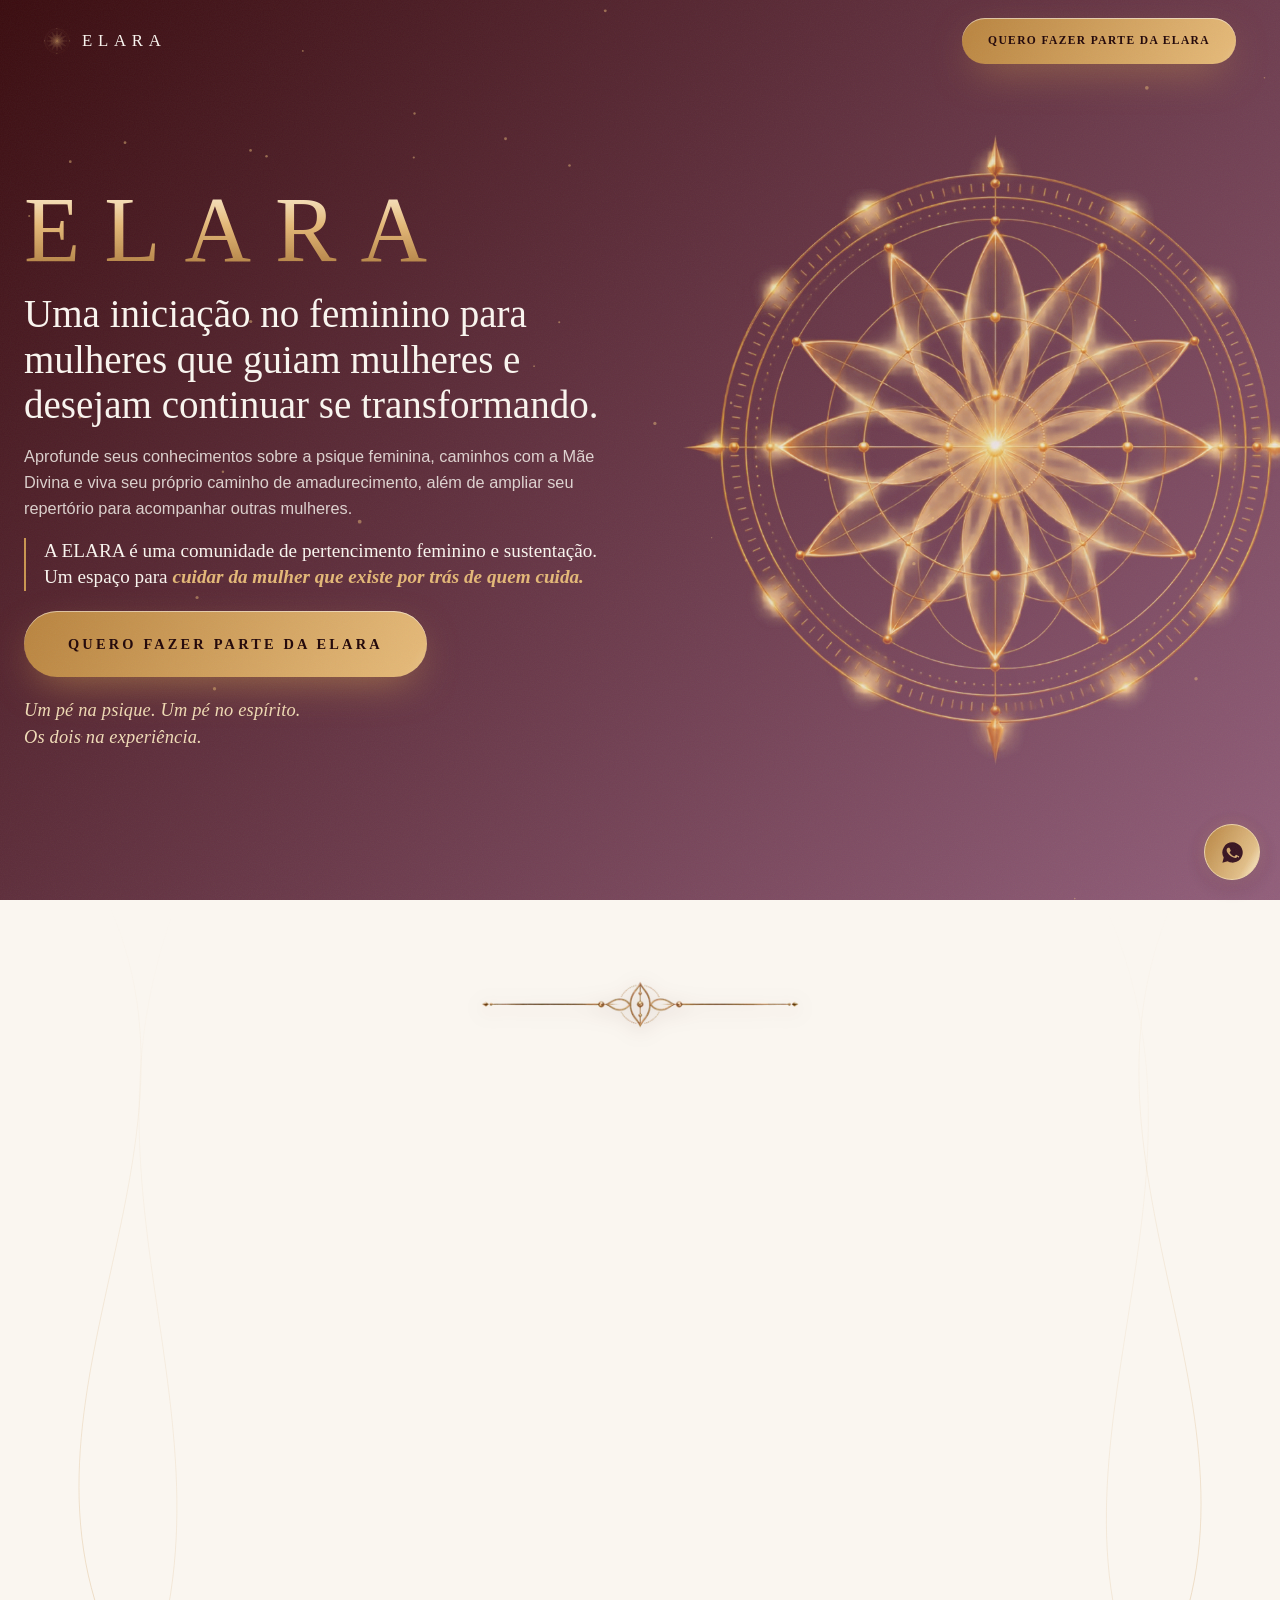
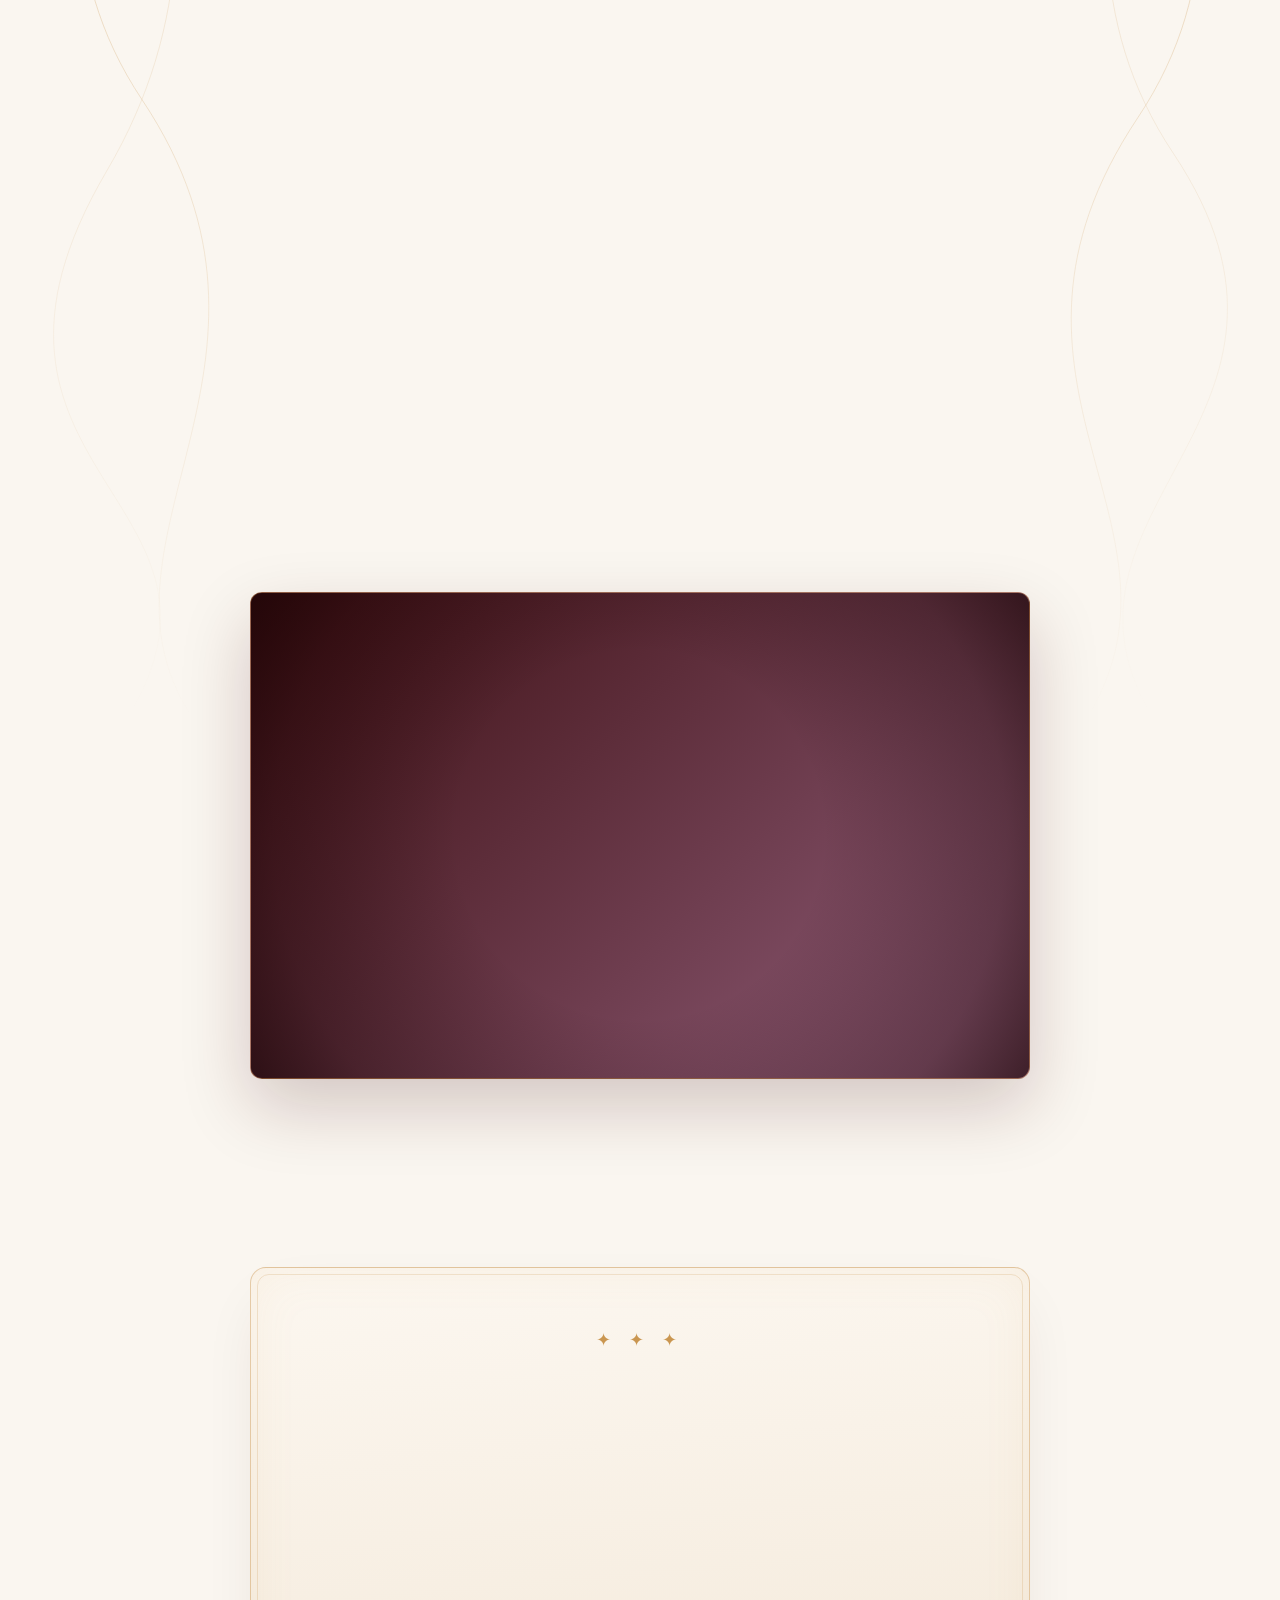
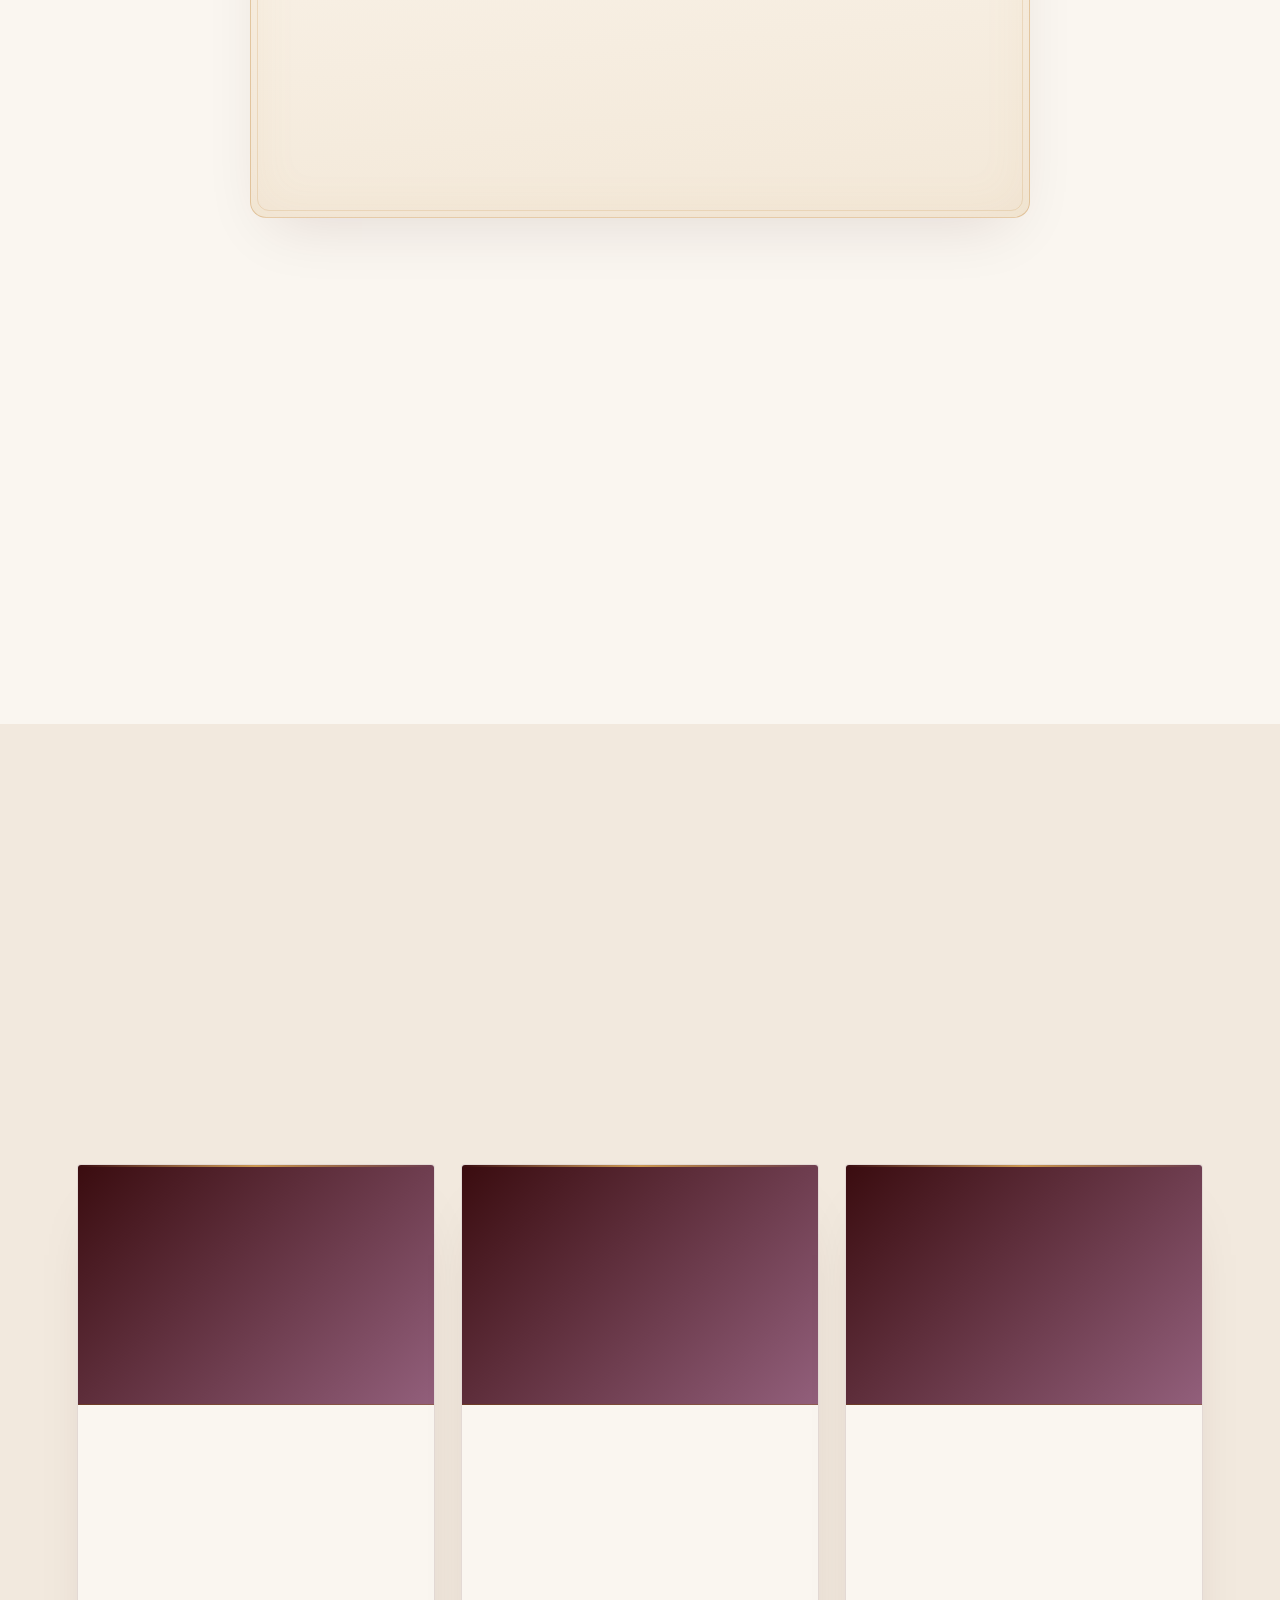
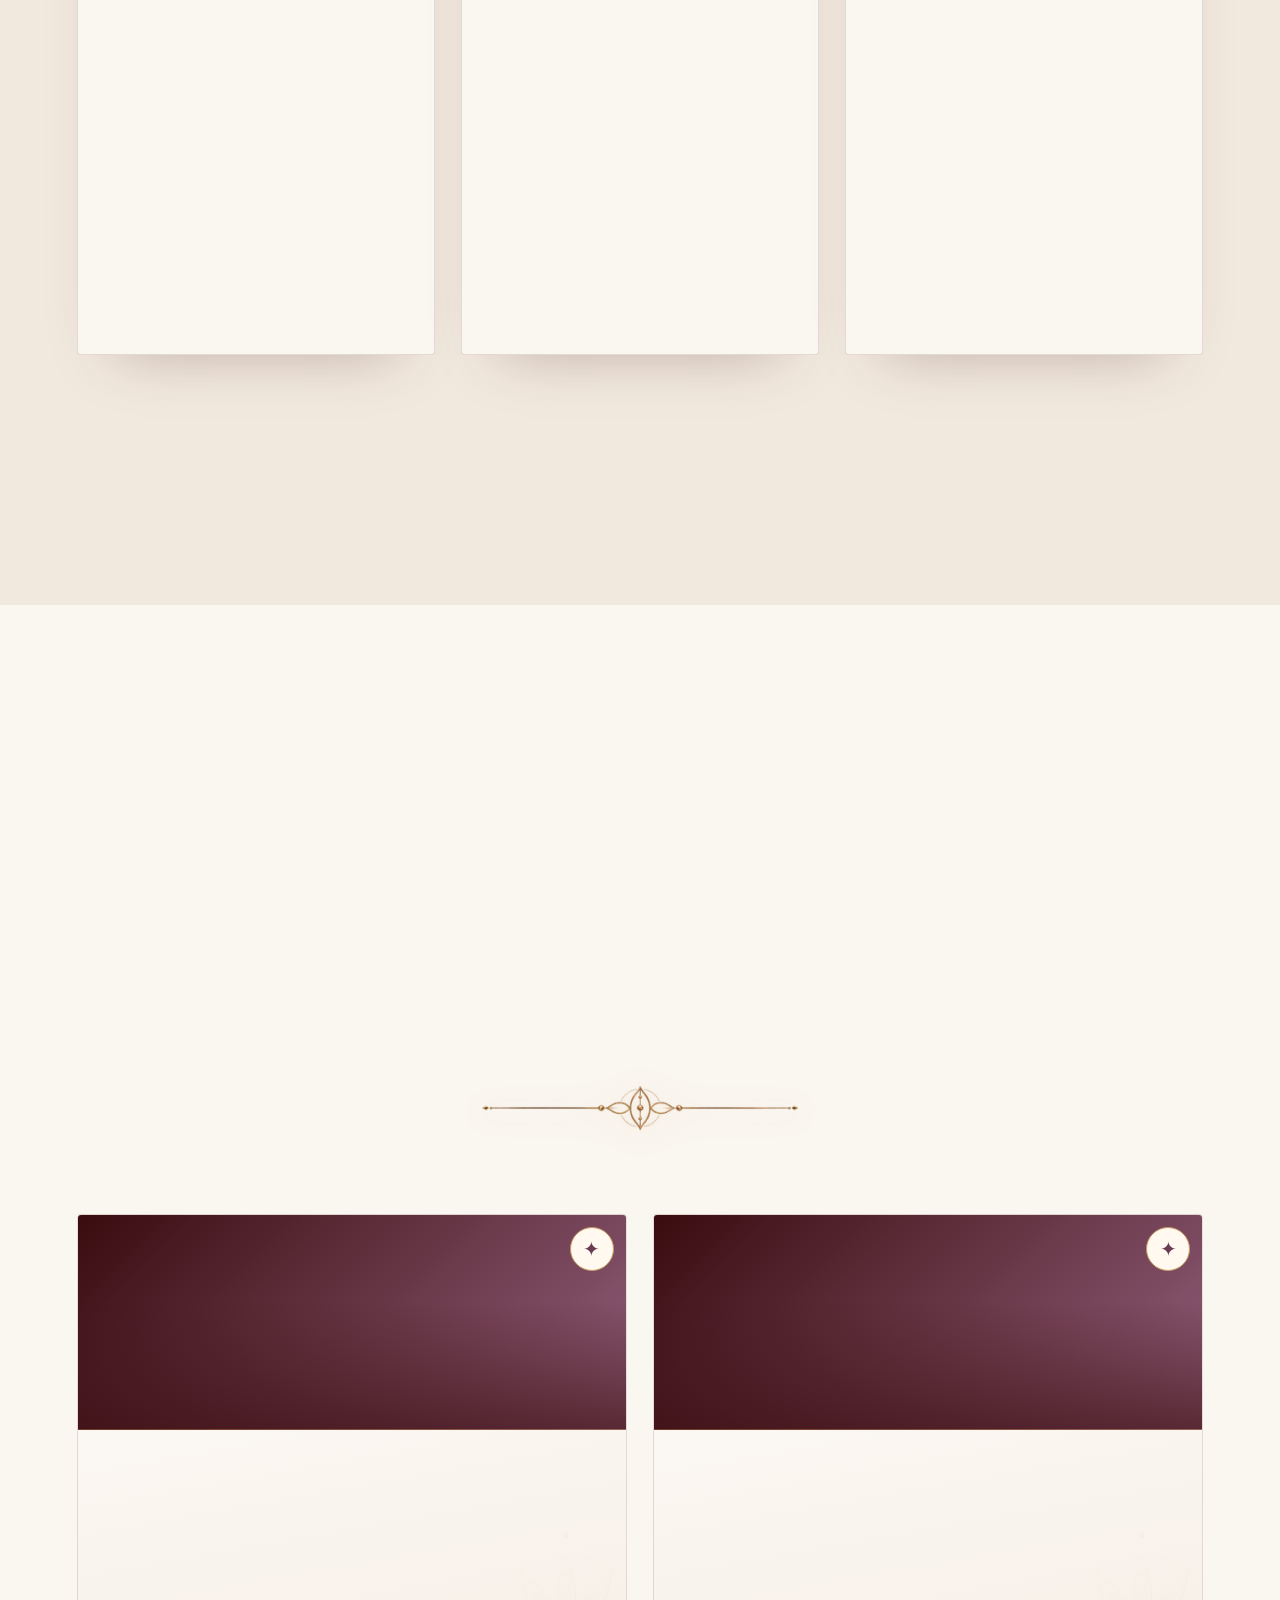
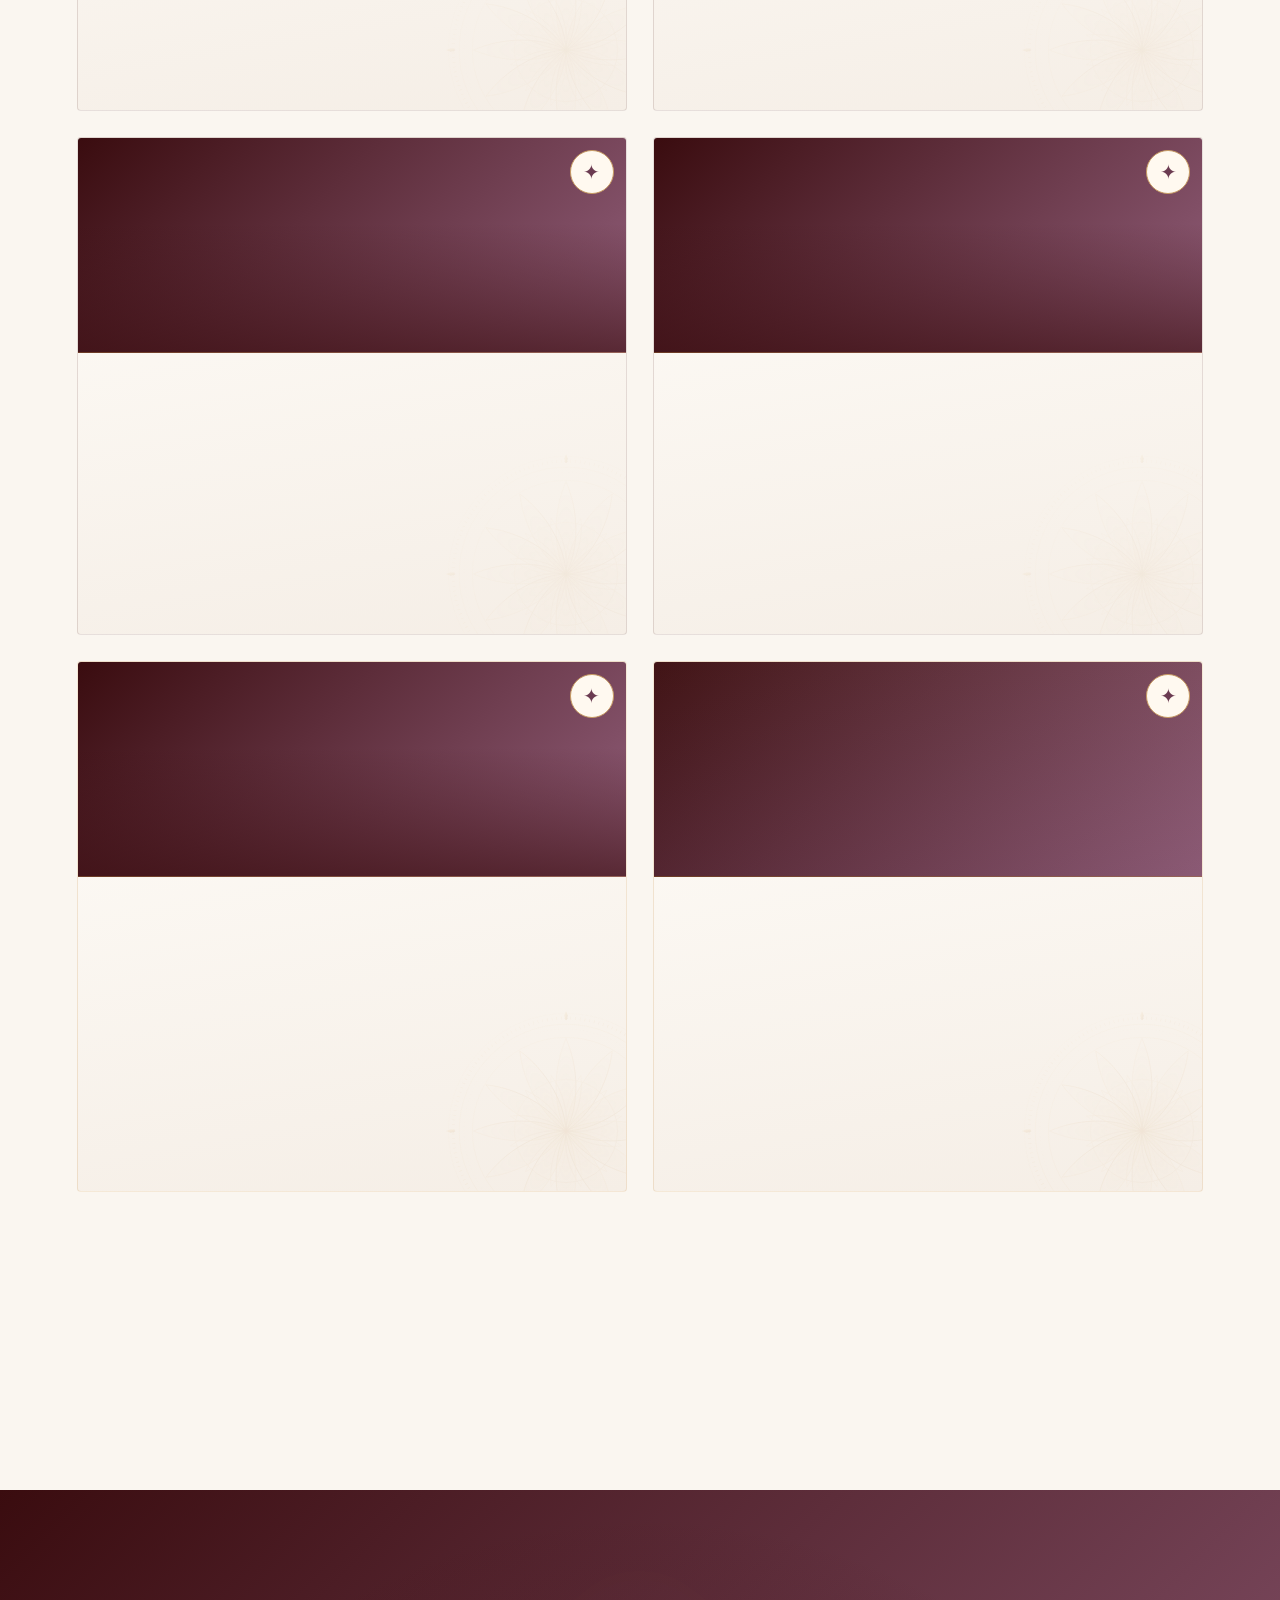
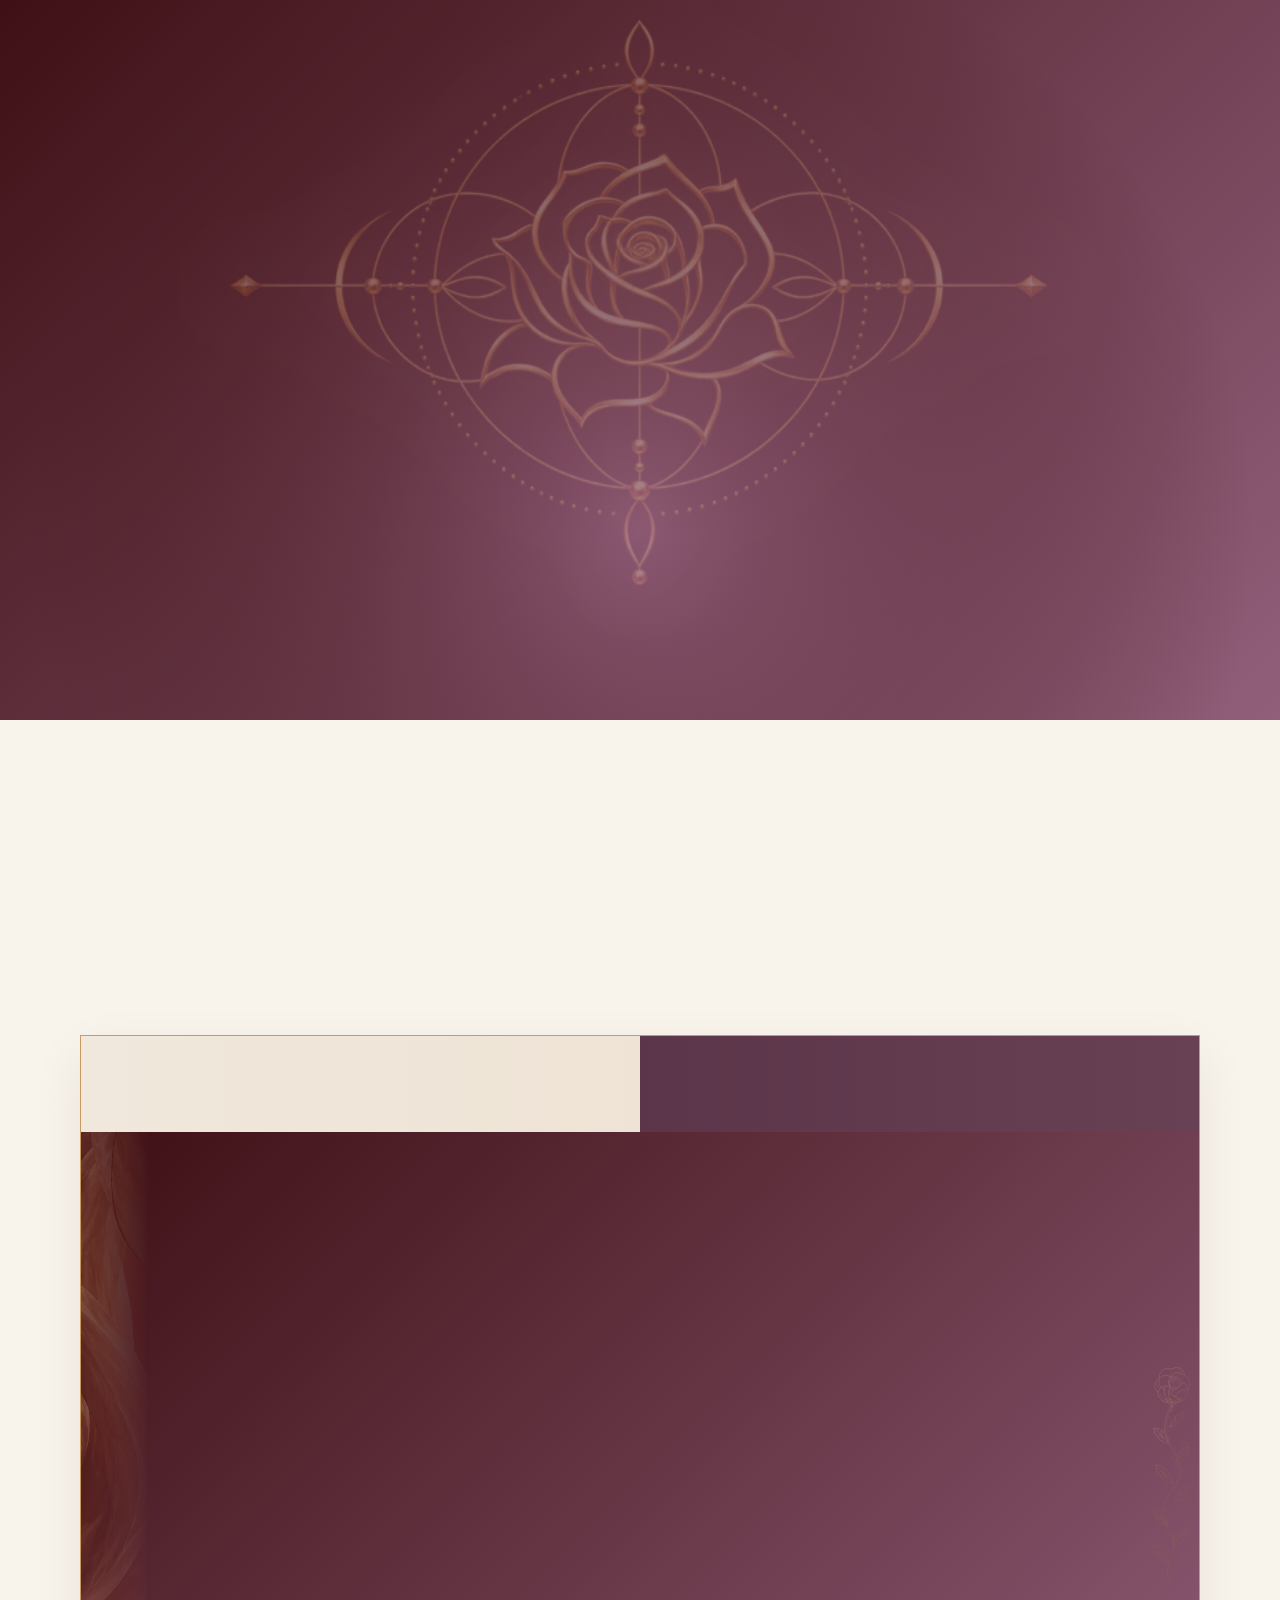
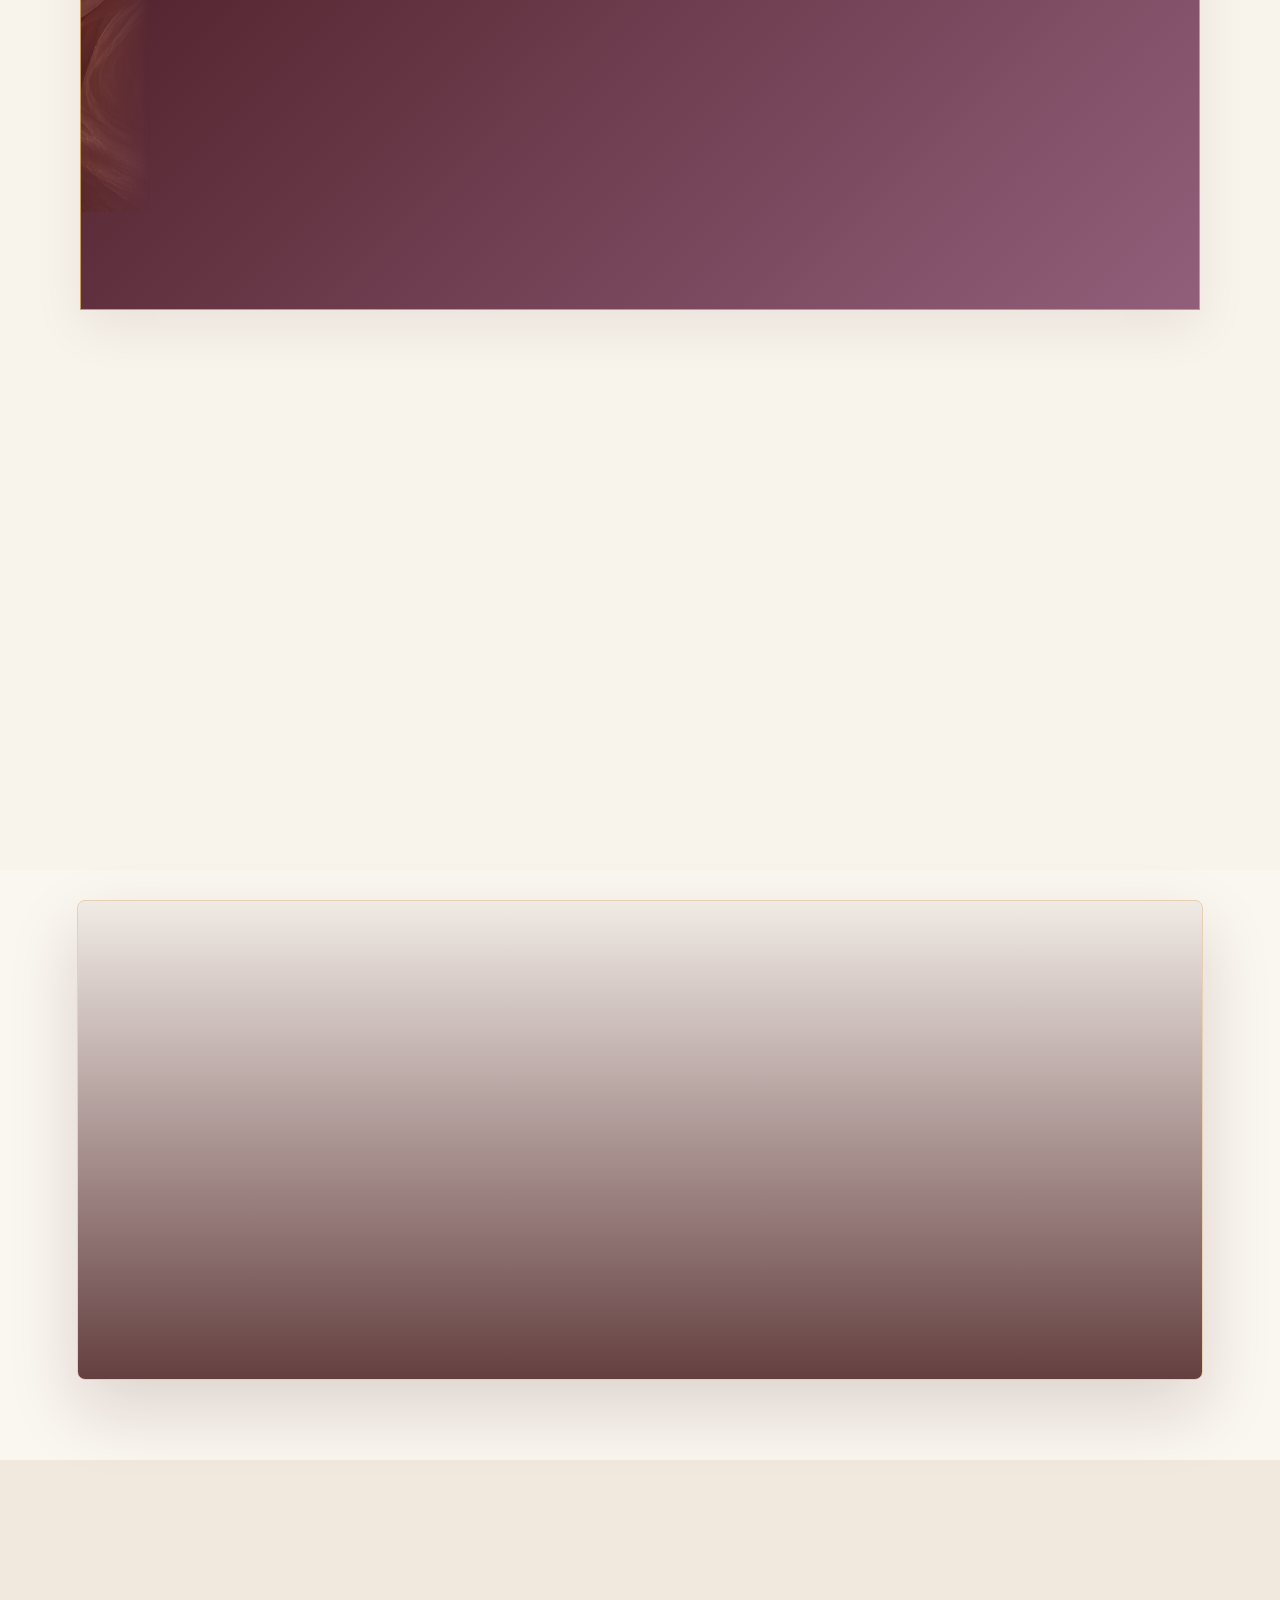
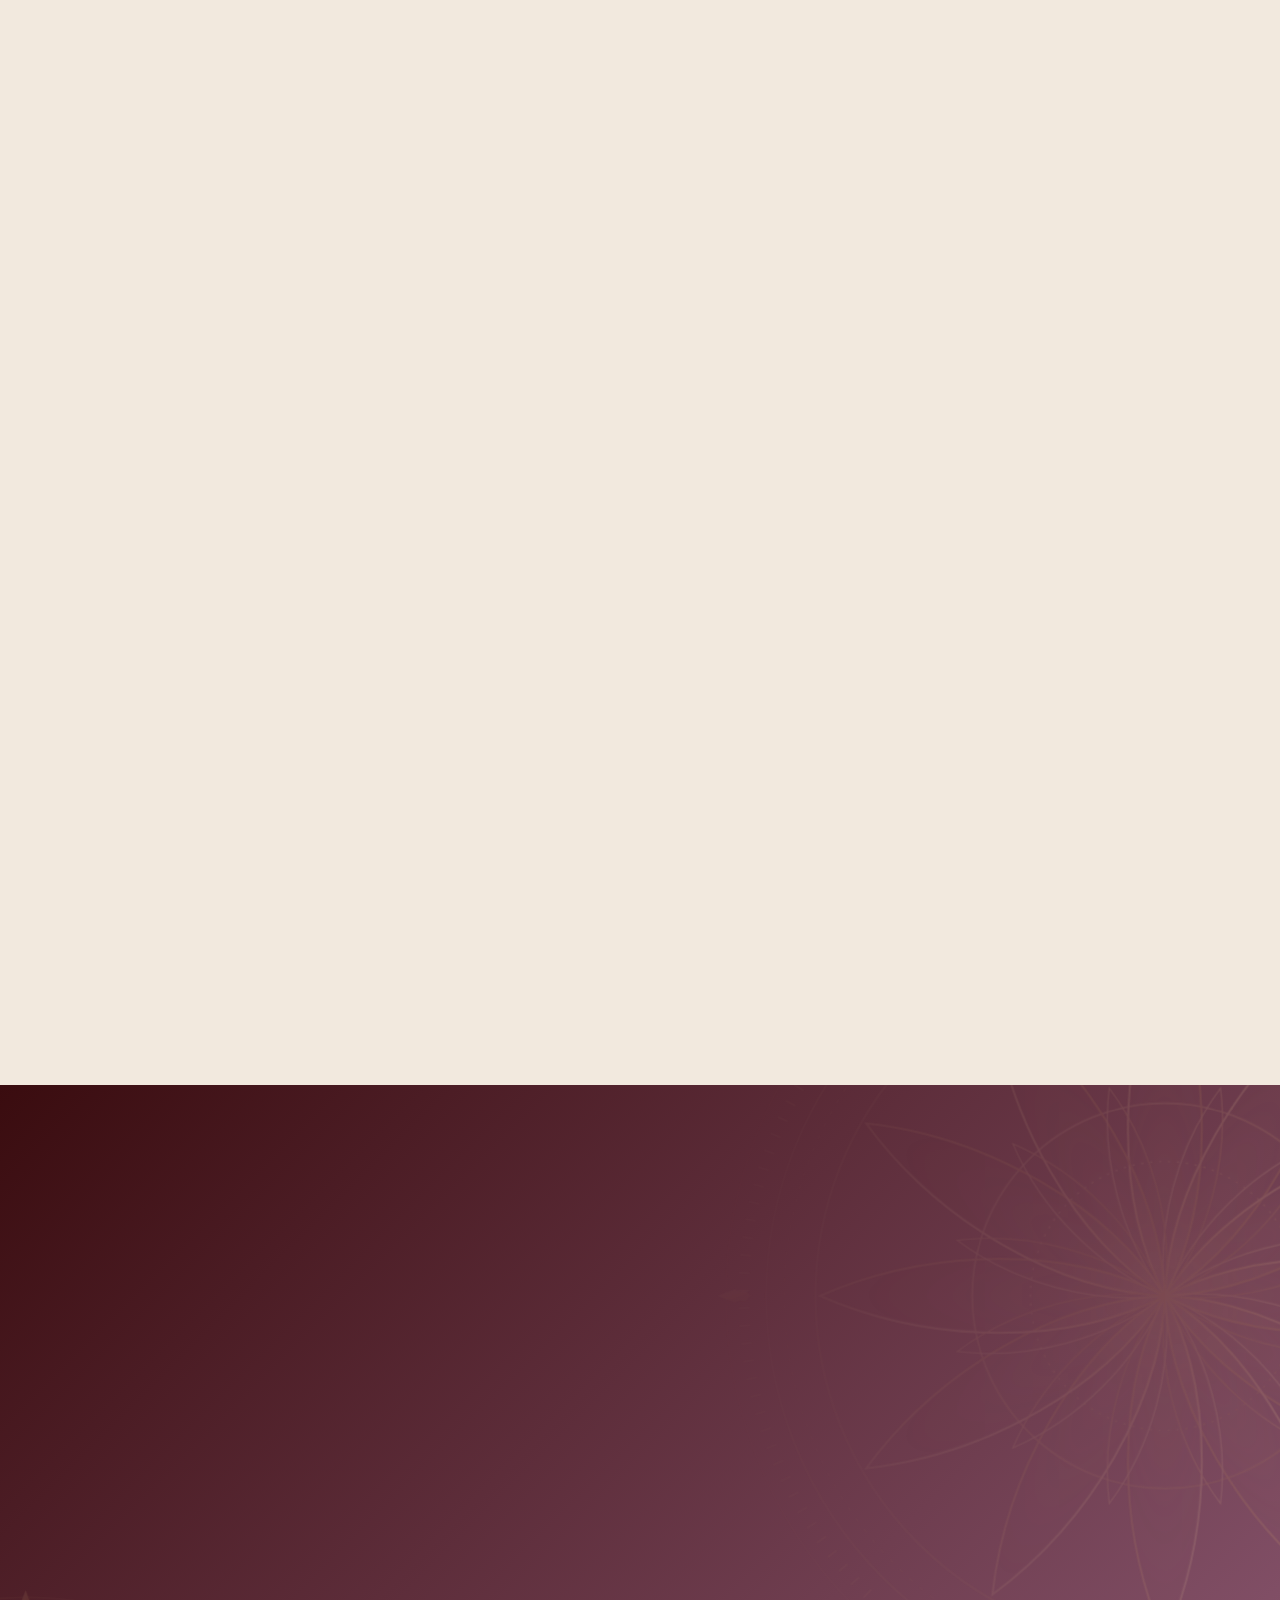
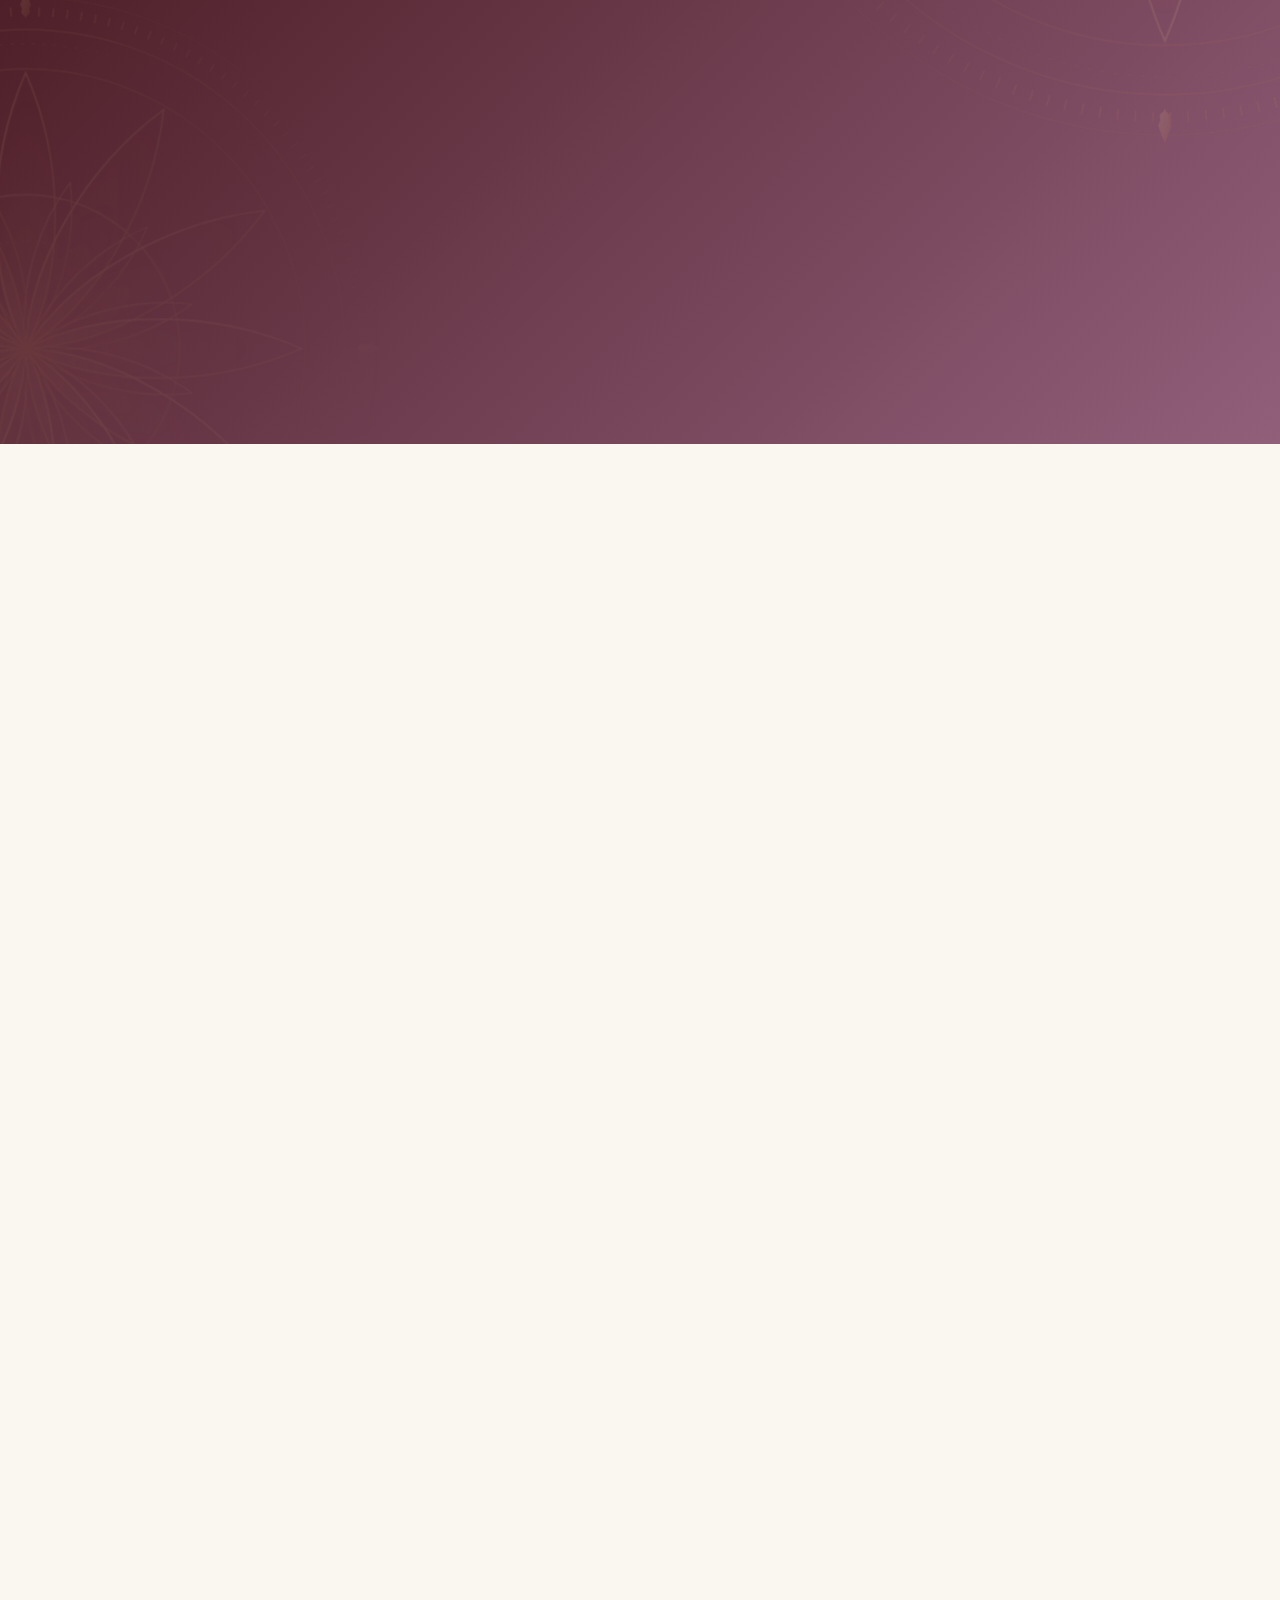
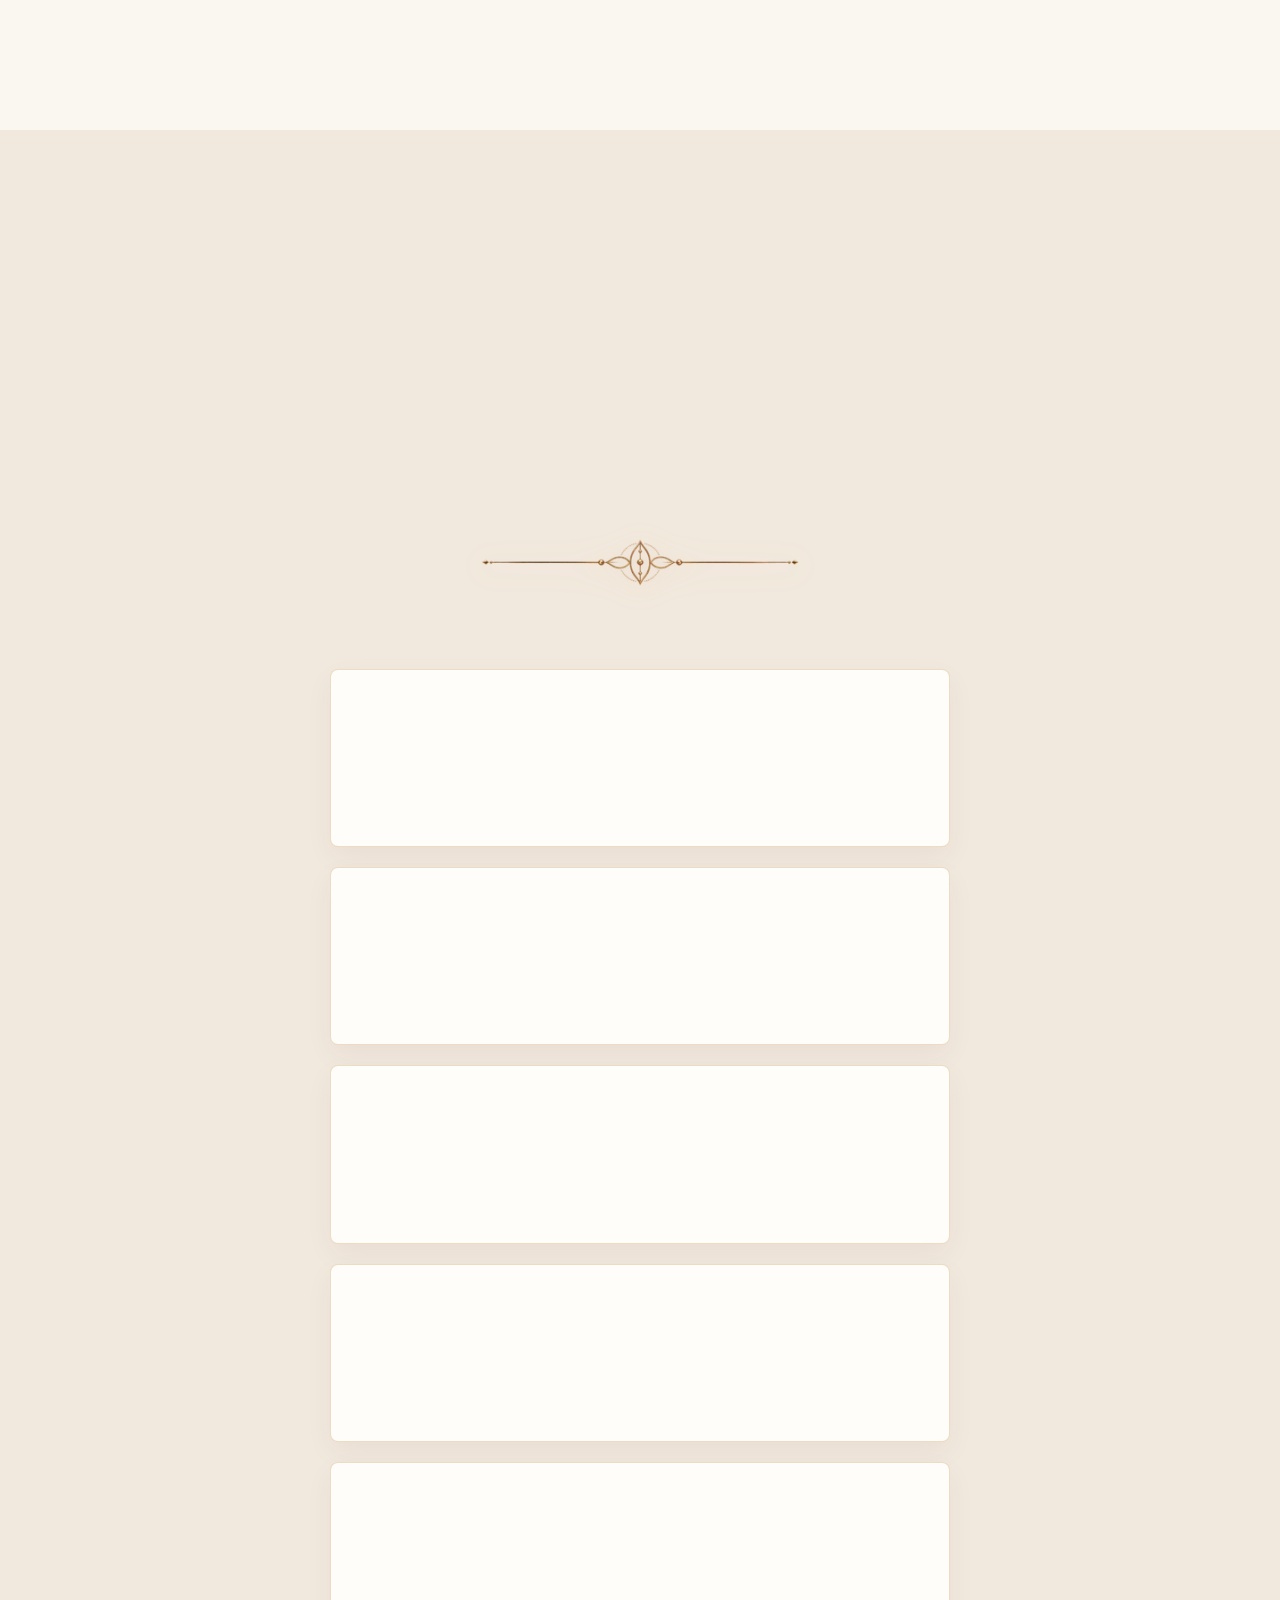
==== commit 57d30ec9: "release: approved static card photographs without picker (#31)" ====
--- a/site/index.html
+++ b/site/index.html
@@ -23,7 +23,7 @@
   <meta name="twitter:description" content="Psique, espiritualidade e experiência: formação livre e comunidade para mulheres que guiam outras mulheres.">
   <script type="application/ld+json">{"@context":"https://schema.org","@graph":[{"@type":"Person","@id":"#alejandra","name":"Alejandra Leão"},{"@type":"WebPage","@id":"#pagina","name":"ELARA — Formação livre com Alejandra Leão","inLanguage":"pt-BR","description":"Formação livre e comunidade para mulheres que guiam outras mulheres. Psique, espiritualidade e experiência.","author":{"@id":"#alejandra"},"about":{"@type":"Course","name":"ELARA","description":"Formação livre e comunidade de amadurecimento feminino, com 12 meses de acesso. Não oferece certificação nem habilitação profissional.","provider":{"@id":"#alejandra"}}}]}</script>
   <link rel="icon" href="favicon.svg" type="image/svg+xml">
-  <link rel="stylesheet" href="assets/elara-61d2c17042.css">
+  <link rel="stylesheet" href="assets/elara-156e39b52e.css">
 </head>
 <body>
 <a class="skip-link" href="#conteudo">Pular para o conteúdo</a>
@@ -361,33 +361,8 @@
 
       <div class="logic__grid">
         <article class="logic-card reveal">
-          <div class="logic-card__thumb-header logic-photo-choices" data-photo-choices data-photo-card="1">
-            <div class="logic-photo-option" data-photo-option="01" data-photo-label="Imagem anterior" data-photo-origin="existing">
-              <img alt="Imagem anterior — imagem ilustrativa" src="assets/images/estudos-janela-mikhail-nilov-1200-490b2d8fe2.webp" srcset="assets/images/estudos-janela-mikhail-nilov-160-419df89da1.webp 160w, assets/images/estudos-janela-mikhail-nilov-360-2a2ea52109.webp 360w, assets/images/estudos-janela-mikhail-nilov-640-5e1f0c46d3.webp 640w, assets/images/estudos-janela-mikhail-nilov-960-42c4ab7bd4.webp 960w, assets/images/estudos-janela-mikhail-nilov-1200-490b2d8fe2.webp 1200w" sizes="(max-width: 600px) 90vw, (max-width: 960px) 80vw, 600px" width="1200" height="1800" decoding="async" loading="lazy">
-            </div>
-            <div class="logic-photo-option" data-photo-option="02" data-photo-new="01" data-photo-label="Leitura entre livros" hidden>
-              <img alt="Leitura entre livros — imagem ilustrativa" src="assets/images/card01-opcao-01-1254-b76a165ed3.webp" srcset="assets/images/card01-opcao-01-160-1fd1699e44.webp 160w, assets/images/card01-opcao-01-360-8a8f2d9ff8.webp 360w, assets/images/card01-opcao-01-640-50d29a7d57.webp 640w, assets/images/card01-opcao-01-960-d2d3866518.webp 960w, assets/images/card01-opcao-01-1254-b76a165ed3.webp 1254w" sizes="(max-width: 600px) 90vw, (max-width: 960px) 80vw, 600px" width="1254" height="1254" decoding="async" loading="lazy">
-            </div>
-            <div class="logic-photo-option" data-photo-option="03" data-photo-new="02" data-photo-label="Alcançando novos livros" hidden>
-              <img alt="Alcançando novos livros — imagem ilustrativa" src="assets/images/card01-opcao-02-1158-049e422632.webp" srcset="assets/images/card01-opcao-02-160-1eac37759e.webp 160w, assets/images/card01-opcao-02-360-3c11390e11.webp 360w, assets/images/card01-opcao-02-640-15b1e686b8.webp 640w, assets/images/card01-opcao-02-960-efb62827c9.webp 960w, assets/images/card01-opcao-02-1158-049e422632.webp 1158w" sizes="(max-width: 600px) 90vw, (max-width: 960px) 80vw, 600px" width="1158" height="1359" decoding="async" loading="lazy">
-            </div>
-            <div class="logic-photo-option" data-photo-option="04" data-photo-new="03" data-photo-label="Livro e flores" hidden>
-              <img alt="Livro e flores — imagem ilustrativa" src="assets/images/card01-opcao-03-1122-091b2df2ba.webp" srcset="assets/images/card01-opcao-03-160-c307a9b97a.webp 160w, assets/images/card01-opcao-03-360-4dc578f50f.webp 360w, assets/images/card01-opcao-03-640-9d81a64cfb.webp 640w, assets/images/card01-opcao-03-960-d940c96bfb.webp 960w, assets/images/card01-opcao-03-1122-091b2df2ba.webp 1122w" sizes="(max-width: 600px) 90vw, (max-width: 960px) 80vw, 600px" width="1122" height="1402" decoding="async" loading="lazy">
-            </div>
-            <div class="logic-photo-option" data-photo-option="05" data-photo-new="04" data-photo-label="Pilha de livros" hidden>
-              <img alt="Pilha de livros — imagem ilustrativa" src="assets/images/card01-opcao-04-687-169a12c279.webp" srcset="assets/images/card01-opcao-04-160-f4ed79e2aa.webp 160w, assets/images/card01-opcao-04-360-aeaba38600.webp 360w, assets/images/card01-opcao-04-640-e294f63b10.webp 640w, assets/images/card01-opcao-04-687-169a12c279.webp 687w" sizes="(max-width: 600px) 90vw, (max-width: 960px) 80vw, 600px" width="687" height="960" decoding="async" loading="lazy">
-            </div>
-            <div class="logic-photo-option" data-photo-option="06" data-photo-new="05" data-photo-label="Contemplação entre livros" hidden>
-              <img alt="Contemplação entre livros — imagem ilustrativa" src="assets/images/card01-opcao-05-941-df0543235f.webp" srcset="assets/images/card01-opcao-05-160-a3dc9a52ec.webp 160w, assets/images/card01-opcao-05-360-dca452cdf4.webp 360w, assets/images/card01-opcao-05-640-17e09a2e15.webp 640w, assets/images/card01-opcao-05-941-df0543235f.webp 941w" sizes="(max-width: 600px) 90vw, (max-width: 960px) 80vw, 600px" width="941" height="1672" decoding="async" loading="lazy">
-            </div>
-            <div class="logic-photo-option" data-photo-option="07" data-photo-new="06" data-photo-label="Olhar entre livros" hidden>
-              <img alt="Olhar entre livros — imagem ilustrativa" src="assets/images/card01-opcao-06-1024-11e4792edb.webp" srcset="assets/images/card01-opcao-06-160-53f52335c3.webp 160w, assets/images/card01-opcao-06-360-6ecc013610.webp 360w, assets/images/card01-opcao-06-640-6c18878943.webp 640w, assets/images/card01-opcao-06-960-96906af1b2.webp 960w, assets/images/card01-opcao-06-1024-11e4792edb.webp 1024w" sizes="(max-width: 600px) 90vw, (max-width: 960px) 80vw, 600px" width="1024" height="1536" decoding="async" loading="lazy">
-            </div>
-            <div class="logic-photo-option" data-photo-option="08" data-photo-new="07" data-photo-label="Estudo e repertório" hidden>
-              <img alt="Estudo e repertório — imagem ilustrativa" src="assets/images/card01-opcao-07-939-f411f1c80f.webp" srcset="assets/images/card01-opcao-07-160-26d1dc4bc1.webp 160w, assets/images/card01-opcao-07-360-3916904151.webp 360w, assets/images/card01-opcao-07-640-cb801eec2e.webp 640w, assets/images/card01-opcao-07-939-f411f1c80f.webp 939w" sizes="(max-width: 600px) 90vw, (max-width: 960px) 80vw, 600px" width="939" height="1676" decoding="async" loading="lazy">
-            </div>
-            <span id="logic-photo-status-1" class="sr-only" role="status" aria-live="polite" data-photo-status>Opção 01 · Imagem anterior</span>
-            <button class="logic-photo-choices__switch" type="button" hidden aria-label="Alternar imagem do card 1" aria-describedby="logic-photo-status-1"></button>
+          <div class="logic-card__thumb-header logic-card__thumb-header--approved">
+            <img alt="Mulher entre livros sob luz natural" src="assets/images/card01-opcao-05-941-df0543235f.webp" srcset="assets/images/card01-opcao-05-160-a3dc9a52ec.webp 160w, assets/images/card01-opcao-05-360-dca452cdf4.webp 360w, assets/images/card01-opcao-05-640-17e09a2e15.webp 640w, assets/images/card01-opcao-05-941-df0543235f.webp 941w" sizes="(max-width: 600px) 90vw, (max-width: 960px) 80vw, 600px" width="941" height="1672" decoding="async" loading="lazy">
           </div>
           <span class="logic-card__num">01</span>
           <h3>Quando o conhecimento nem sempre se transforma em experiência</h3>
@@ -395,51 +370,8 @@
           <div class="logic-card__answer"><b>Na ELARA</b>os estudos se encontram com meditações, práticas e experiências de aprofundamento para que <strong>o conhecimento também seja vivido</strong>.</div>
         </article>
         <article class="logic-card reveal">
-          <div class="logic-card__thumb-header logic-photo-choices" data-photo-choices data-photo-card="2">
-            <div class="logic-photo-option" data-photo-option="01" data-photo-label="Espelho na areia" data-photo-origin="existing">
-              <img alt="Espelho na areia — imagem ilustrativa" src="assets/images/card02-referencia-01-900-de7848c6ce.webp" srcset="assets/images/card02-referencia-01-160-0ceba99df5.webp 160w, assets/images/card02-referencia-01-360-f705deb8c7.webp 360w, assets/images/card02-referencia-01-640-1bb37a22fe.webp 640w, assets/images/card02-referencia-01-900-de7848c6ce.webp 900w" sizes="(max-width: 600px) 90vw, (max-width: 960px) 80vw, 600px" width="900" height="1200" decoding="async" loading="lazy">
-            </div>
-            <div class="logic-photo-option" data-photo-option="02" data-photo-label="Passagem para um jardim" data-photo-origin="existing" hidden>
-              <img alt="Passagem para um jardim — imagem ilustrativa" src="assets/images/card02-referencia-02-900-313324ba04.webp" srcset="assets/images/card02-referencia-02-160-22ba593834.webp 160w, assets/images/card02-referencia-02-360-19723cf1db.webp 360w, assets/images/card02-referencia-02-640-fb5a755f99.webp 640w, assets/images/card02-referencia-02-900-313324ba04.webp 900w" sizes="(max-width: 600px) 90vw, (max-width: 960px) 80vw, 600px" width="900" height="1350" decoding="async" loading="lazy">
-            </div>
-            <div class="logic-photo-option" data-photo-option="03" data-photo-label="Um universo dentro de outro" data-photo-origin="existing" hidden>
-              <img alt="Um universo dentro de outro — imagem ilustrativa" src="assets/images/card02-referencia-03-900-13d330bea9.webp" srcset="assets/images/card02-referencia-03-160-4e5a3a6b3a.webp 160w, assets/images/card02-referencia-03-360-04313fd66f.webp 360w, assets/images/card02-referencia-03-640-bad66f1c7b.webp 640w, assets/images/card02-referencia-03-900-13d330bea9.webp 900w" sizes="(max-width: 600px) 90vw, (max-width: 960px) 80vw, 600px" width="900" height="1350" decoding="async" loading="lazy">
-            </div>
-            <div class="logic-photo-option" data-photo-option="04" data-photo-label="Ponte e reflexo" data-photo-origin="existing" hidden>
-              <img alt="Ponte e reflexo — imagem ilustrativa" src="assets/images/card02-referencia-04-900-b1f3a8c29e.webp" srcset="assets/images/card02-referencia-04-160-f2a0fa93a6.webp 160w, assets/images/card02-referencia-04-360-5bc8d8077e.webp 360w, assets/images/card02-referencia-04-640-2f52c77042.webp 640w, assets/images/card02-referencia-04-900-b1f3a8c29e.webp 900w" sizes="(max-width: 600px) 90vw, (max-width: 960px) 80vw, 600px" width="900" height="675" decoding="async" loading="lazy">
-            </div>
-            <div class="logic-photo-option" data-photo-option="05" data-photo-label="Luz e sombra" data-photo-origin="existing" hidden>
-              <img alt="Luz e sombra — imagem ilustrativa" src="assets/images/card02-referencia-05-900-45aea012a7.webp" srcset="assets/images/card02-referencia-05-160-3dc0bb18ed.webp 160w, assets/images/card02-referencia-05-360-9f71be374f.webp 360w, assets/images/card02-referencia-05-640-a72a1320ca.webp 640w, assets/images/card02-referencia-05-900-45aea012a7.webp 900w" sizes="(max-width: 600px) 90vw, (max-width: 960px) 80vw, 600px" width="900" height="1126" decoding="async" loading="lazy">
-            </div>
-            <div class="logic-photo-option" data-photo-option="06" data-photo-label="Duas árvores na névoa" data-photo-origin="existing" hidden>
-              <img alt="Duas árvores na névoa — imagem ilustrativa" src="assets/images/card02-referencia-06-900-762cbc80f5.webp" srcset="assets/images/card02-referencia-06-160-b850c9dd32.webp 160w, assets/images/card02-referencia-06-360-89ce0c21d7.webp 360w, assets/images/card02-referencia-06-640-0236454459.webp 640w, assets/images/card02-referencia-06-900-762cbc80f5.webp 900w" sizes="(max-width: 600px) 90vw, (max-width: 960px) 80vw, 600px" width="900" height="1350" decoding="async" loading="lazy">
-            </div>
-            <div class="logic-photo-option" data-photo-option="07" data-photo-new="01" data-photo-label="Bifurcação na névoa" hidden>
-              <img alt="Bifurcação na névoa — imagem ilustrativa" src="assets/images/card02-opcao-01-1535-f0773cb538.webp" srcset="assets/images/card02-opcao-01-160-48927da6cc.webp 160w, assets/images/card02-opcao-01-360-49e067cbde.webp 360w, assets/images/card02-opcao-01-640-874f19a495.webp 640w, assets/images/card02-opcao-01-960-2cb7e25248.webp 960w, assets/images/card02-opcao-01-1280-bb4d50e401.webp 1280w, assets/images/card02-opcao-01-1535-f0773cb538.webp 1535w" sizes="(max-width: 600px) 90vw, (max-width: 960px) 80vw, 600px" width="1535" height="1025" decoding="async" loading="lazy">
-            </div>
-            <div class="logic-photo-option" data-photo-option="08" data-photo-new="02" data-photo-label="Caminhos à luz natural" hidden>
-              <img alt="Caminhos à luz natural — imagem ilustrativa" src="assets/images/card02-opcao-02-1536-3a0a040bd8.webp" srcset="assets/images/card02-opcao-02-160-36b3ffe636.webp 160w, assets/images/card02-opcao-02-360-d249cdc719.webp 360w, assets/images/card02-opcao-02-640-c014e7bc22.webp 640w, assets/images/card02-opcao-02-960-5112a801c3.webp 960w, assets/images/card02-opcao-02-1280-bba2ca3503.webp 1280w, assets/images/card02-opcao-02-1536-3a0a040bd8.webp 1536w" sizes="(max-width: 600px) 90vw, (max-width: 960px) 80vw, 600px" width="1536" height="1024" decoding="async" loading="lazy">
-            </div>
-            <div class="logic-photo-option" data-photo-option="09" data-photo-new="03" data-photo-label="Trilhas na floresta" hidden>
-              <img alt="Trilhas na floresta — imagem ilustrativa" src="assets/images/card02-opcao-03-1448-fa499b8348.webp" srcset="assets/images/card02-opcao-03-160-743cb66dea.webp 160w, assets/images/card02-opcao-03-360-175aeab692.webp 360w, assets/images/card02-opcao-03-640-35657a4a37.webp 640w, assets/images/card02-opcao-03-960-e4a986c9a9.webp 960w, assets/images/card02-opcao-03-1280-41ee34e4f1.webp 1280w, assets/images/card02-opcao-03-1448-fa499b8348.webp 1448w" sizes="(max-width: 600px) 90vw, (max-width: 960px) 80vw, 600px" width="1448" height="1086" decoding="async" loading="lazy">
-            </div>
-            <div class="logic-photo-option" data-photo-option="10" data-photo-new="04" data-photo-label="Ponte e flores" hidden>
-              <img alt="Ponte e flores — imagem ilustrativa" src="assets/images/card02-opcao-04-1085-e7ba338158.webp" srcset="assets/images/card02-opcao-04-160-3793c9eea7.webp 160w, assets/images/card02-opcao-04-360-f845d30dd2.webp 360w, assets/images/card02-opcao-04-640-bbc449963d.webp 640w, assets/images/card02-opcao-04-960-f3eb97240b.webp 960w, assets/images/card02-opcao-04-1085-e7ba338158.webp 1085w" sizes="(max-width: 600px) 90vw, (max-width: 960px) 80vw, 600px" width="1085" height="1450" decoding="async" loading="lazy">
-            </div>
-            <div class="logic-photo-option" data-photo-option="11" data-photo-new="05" data-photo-label="Ponte no jardim" hidden>
-              <img alt="Ponte no jardim — imagem ilustrativa" src="assets/images/card02-opcao-05-1122-fc3db88f98.webp" srcset="assets/images/card02-opcao-05-160-66b9d8a838.webp 160w, assets/images/card02-opcao-05-360-2cabf6a8b3.webp 360w, assets/images/card02-opcao-05-640-7fbacae73e.webp 640w, assets/images/card02-opcao-05-960-f23d93eefd.webp 960w, assets/images/card02-opcao-05-1122-fc3db88f98.webp 1122w" sizes="(max-width: 600px) 90vw, (max-width: 960px) 80vw, 600px" width="1122" height="1402" decoding="async" loading="lazy">
-            </div>
-            <div class="logic-photo-option" data-photo-option="12" data-photo-new="06" data-photo-label="Espelho no jardim" hidden>
-              <img alt="Espelho no jardim — imagem ilustrativa" src="assets/images/card02-opcao-06-1536-b64fab0464.webp" srcset="assets/images/card02-opcao-06-160-00529e237b.webp 160w, assets/images/card02-opcao-06-360-d5e55f5aed.webp 360w, assets/images/card02-opcao-06-640-518fdaa6da.webp 640w, assets/images/card02-opcao-06-960-aa2ca0024b.webp 960w, assets/images/card02-opcao-06-1280-f54db2a416.webp 1280w, assets/images/card02-opcao-06-1536-b64fab0464.webp 1536w" sizes="(max-width: 600px) 90vw, (max-width: 960px) 80vw, 600px" width="1536" height="1024" decoding="async" loading="lazy">
-            </div>
-            <div class="logic-photo-option" data-photo-option="13" data-photo-new="07" data-photo-label="Ponte e espelho" hidden>
-              <img alt="Ponte e espelho — imagem ilustrativa" src="assets/images/card02-opcao-07-1536-575177c61e.webp" srcset="assets/images/card02-opcao-07-160-1528e86564.webp 160w, assets/images/card02-opcao-07-360-8584ae9fdf.webp 360w, assets/images/card02-opcao-07-640-e55abcb623.webp 640w, assets/images/card02-opcao-07-960-ed9acedec4.webp 960w, assets/images/card02-opcao-07-1280-f4b19a90c0.webp 1280w, assets/images/card02-opcao-07-1536-575177c61e.webp 1536w" sizes="(max-width: 600px) 90vw, (max-width: 960px) 80vw, 600px" width="1536" height="1024" decoding="async" loading="lazy">
-            </div>
-            <div class="logic-photo-option" data-photo-option="14" data-photo-new="08" data-photo-label="Jardim e novos caminhos" hidden>
-              <img alt="Jardim e novos caminhos — imagem ilustrativa" src="assets/images/card02-opcao-08-1536-07c0d402b1.webp" srcset="assets/images/card02-opcao-08-160-68e9707241.webp 160w, assets/images/card02-opcao-08-360-ccf779087c.webp 360w, assets/images/card02-opcao-08-640-ce6693da60.webp 640w, assets/images/card02-opcao-08-960-fa85303db8.webp 960w, assets/images/card02-opcao-08-1280-e19854a992.webp 1280w, assets/images/card02-opcao-08-1536-07c0d402b1.webp 1536w" sizes="(max-width: 600px) 90vw, (max-width: 960px) 80vw, 600px" width="1536" height="1024" decoding="async" loading="lazy">
-            </div>
-            <span id="logic-photo-status-2" class="sr-only" role="status" aria-live="polite" data-photo-status>Opção 01 · Espelho na areia</span>
-            <button class="logic-photo-choices__switch" type="button" hidden aria-label="Alternar imagem do card 2" aria-describedby="logic-photo-status-2"></button>
+          <div class="logic-card__thumb-header logic-card__thumb-header--approved">
+            <img alt="Dois caminhos se dividem ao redor de uma árvore na névoa" src="assets/images/card02-opcao-01-1535-f0773cb538.webp" srcset="assets/images/card02-opcao-01-160-48927da6cc.webp 160w, assets/images/card02-opcao-01-360-49e067cbde.webp 360w, assets/images/card02-opcao-01-640-874f19a495.webp 640w, assets/images/card02-opcao-01-960-2cb7e25248.webp 960w, assets/images/card02-opcao-01-1280-bb4d50e401.webp 1280w, assets/images/card02-opcao-01-1535-f0773cb538.webp 1535w" sizes="(max-width: 600px) 90vw, (max-width: 960px) 80vw, 600px" width="1535" height="1025" decoding="async" loading="lazy">
           </div>
           <span class="logic-card__num">02</span>
           <h3>Quando a psique e a espiritualidade caminham separadas</h3>
@@ -447,30 +379,8 @@
           <div class="logic-card__answer"><b>Na ELARA</b><strong>psicologia junguiana e espiritualidade feminina se encontram</strong>, ampliando sua compreensão dos símbolos, dos ciclos e dos processos femininos.</div>
         </article>
         <article class="logic-card reveal">
-          <div class="logic-card__thumb-header logic-photo-choices" data-photo-choices data-photo-card="3">
-            <div class="logic-photo-option" data-photo-option="01" data-photo-label="Imagem anterior" data-photo-origin="existing">
-              <img alt="Imagem anterior — imagem ilustrativa" src="assets/images/pertencimento-mulheres-real-1600-9d7f8ecaea.webp" srcset="assets/images/pertencimento-mulheres-real-160-890fae0f48.webp 160w, assets/images/pertencimento-mulheres-real-360-5cb08cca49.webp 360w, assets/images/pertencimento-mulheres-real-640-abd5a7e9d8.webp 640w, assets/images/pertencimento-mulheres-real-960-3aa31dcddf.webp 960w, assets/images/pertencimento-mulheres-real-1280-9fc6b04e21.webp 1280w, assets/images/pertencimento-mulheres-real-1600-9d7f8ecaea.webp 1600w" sizes="(max-width: 600px) 90vw, (max-width: 960px) 80vw, 600px" width="3000" height="4498" decoding="async" loading="lazy">
-            </div>
-            <div class="logic-photo-option" data-photo-option="02" data-photo-new="01" data-photo-label="Mãos junto à árvore" hidden>
-              <img alt="Mãos junto à árvore — imagem ilustrativa" src="assets/images/card03-opcao-01-1121-fd28393fe3.webp" srcset="assets/images/card03-opcao-01-160-af105b2906.webp 160w, assets/images/card03-opcao-01-360-f726f6b188.webp 360w, assets/images/card03-opcao-01-640-56b7384a9d.webp 640w, assets/images/card03-opcao-01-960-50854d445d.webp 960w, assets/images/card03-opcao-01-1121-fd28393fe3.webp 1121w" sizes="(max-width: 600px) 90vw, (max-width: 960px) 80vw, 600px" width="1121" height="1403" decoding="async" loading="lazy">
-            </div>
-            <div class="logic-photo-option" data-photo-option="03" data-photo-new="02" data-photo-label="Dança em comunidade" hidden>
-              <img alt="Dança em comunidade — imagem ilustrativa" src="assets/images/card03-opcao-02-1155-7ac83a674b.webp" srcset="assets/images/card03-opcao-02-160-eab4a8f22d.webp 160w, assets/images/card03-opcao-02-360-43882bcbf0.webp 360w, assets/images/card03-opcao-02-640-2bd1b2f473.webp 640w, assets/images/card03-opcao-02-960-55a5550835.webp 960w, assets/images/card03-opcao-02-1155-7ac83a674b.webp 1155w" sizes="(max-width: 600px) 90vw, (max-width: 960px) 80vw, 600px" width="1155" height="1362" decoding="async" loading="lazy">
-            </div>
-            <div class="logic-photo-option" data-photo-option="04" data-photo-new="03" data-photo-label="Círculo de flores" hidden>
-              <img alt="Círculo de flores — imagem ilustrativa" src="assets/images/card03-opcao-03-1024-ee6b7a831b.webp" srcset="assets/images/card03-opcao-03-160-a588323253.webp 160w, assets/images/card03-opcao-03-360-424d924cbd.webp 360w, assets/images/card03-opcao-03-640-0c01dc47ca.webp 640w, assets/images/card03-opcao-03-960-2003812b99.webp 960w, assets/images/card03-opcao-03-1024-ee6b7a831b.webp 1024w" sizes="(max-width: 600px) 90vw, (max-width: 960px) 80vw, 600px" width="1024" height="1536" decoding="async" loading="lazy">
-            </div>
-            <div class="logic-photo-option" data-photo-option="05" data-photo-new="04" data-photo-label="Encontro no campo" hidden>
-              <img alt="Encontro no campo — imagem ilustrativa" src="assets/images/card03-opcao-04-1024-82a240e39f.webp" srcset="assets/images/card03-opcao-04-160-4e91014f37.webp 160w, assets/images/card03-opcao-04-360-fd03f78aaf.webp 360w, assets/images/card03-opcao-04-640-6408d86ede.webp 640w, assets/images/card03-opcao-04-960-ea5f21791b.webp 960w, assets/images/card03-opcao-04-1024-82a240e39f.webp 1024w" sizes="(max-width: 600px) 90vw, (max-width: 960px) 80vw, 600px" width="1024" height="1536" decoding="async" loading="lazy">
-            </div>
-            <div class="logic-photo-option" data-photo-option="06" data-photo-new="05" data-photo-label="Mulheres caminhando juntas" hidden>
-              <img alt="Mulheres caminhando juntas — imagem ilustrativa" src="assets/images/card03-opcao-05-1024-7805dc357c.webp" srcset="assets/images/card03-opcao-05-160-6263b98348.webp 160w, assets/images/card03-opcao-05-360-91a184fd6a.webp 360w, assets/images/card03-opcao-05-640-7ac59ae2d9.webp 640w, assets/images/card03-opcao-05-960-6db90d5277.webp 960w, assets/images/card03-opcao-05-1024-7805dc357c.webp 1024w" sizes="(max-width: 600px) 90vw, (max-width: 960px) 80vw, 600px" width="1024" height="1536" decoding="async" loading="lazy">
-            </div>
-            <div class="logic-photo-option" data-photo-option="07" data-photo-new="06" data-photo-label="Abraço em grupo" hidden>
-              <img alt="Abraço em grupo — imagem ilustrativa" src="assets/images/card03-opcao-06-1063-0a4f591c9f.webp" srcset="assets/images/card03-opcao-06-160-ab3339cc20.webp 160w, assets/images/card03-opcao-06-360-8459d147a3.webp 360w, assets/images/card03-opcao-06-640-55450a4609.webp 640w, assets/images/card03-opcao-06-960-d97e3d967f.webp 960w, assets/images/card03-opcao-06-1063-0a4f591c9f.webp 1063w" sizes="(max-width: 600px) 90vw, (max-width: 960px) 80vw, 600px" width="1063" height="1479" decoding="async" loading="lazy">
-            </div>
-            <span id="logic-photo-status-3" class="sr-only" role="status" aria-live="polite" data-photo-status>Opção 01 · Imagem anterior</span>
-            <button class="logic-photo-choices__switch" type="button" hidden aria-label="Alternar imagem do card 3" aria-describedby="logic-photo-status-3"></button>
+          <div class="logic-card__thumb-header logic-card__thumb-header--approved">
+            <img alt="Mulheres reunidas em um abraço no campo" src="assets/images/card03-opcao-04-1024-82a240e39f.webp" srcset="assets/images/card03-opcao-04-160-4e91014f37.webp 160w, assets/images/card03-opcao-04-360-fd03f78aaf.webp 360w, assets/images/card03-opcao-04-640-6408d86ede.webp 640w, assets/images/card03-opcao-04-960-ea5f21791b.webp 960w, assets/images/card03-opcao-04-1024-82a240e39f.webp 1024w" sizes="(max-width: 600px) 90vw, (max-width: 960px) 80vw, 600px" width="1024" height="1536" decoding="async" loading="lazy">
           </div>
           <span class="logic-card__num">03</span>
           <h3>Quando quem acompanha outras mulheres também precisa de sustentação</h3>
@@ -1226,7 +1136,7 @@
   </div>
 </footer>
 
-<script type="module" src="assets/elara-GEZROWWR.js"></script>
+<script type="module" src="assets/elara-2LEJMYEG.js"></script>
 <a class="whatsapp-float" href="https://wa.me/557191026649" target="_blank" rel="noopener" aria-label="Falar com o suporte da ELARA no WhatsApp" title="Falar no WhatsApp"><svg aria-hidden="true" viewBox="0 0 24 24"><use href="#ic-whats"/></svg></a>
 </body>
 </html>
--- a/site/assets/elara-156e39b52e.css
+++ b/site/assets/elara-156e39b52e.css
@@ -0,0 +1 @@
+@font-face{font-family:Cinzel;font-style:normal;font-weight:100 900;font-display:swap;src:url(fonts/09941fb1c1-cinzel-latin-wght-normal.woff2) format("woff2")}@font-face{font-family:Cormorant Garamond;font-style:normal;font-weight:100 900;font-display:swap;src:url(fonts/d80df8ff5a-cormorant-garamond-latin-wght-normal.woff2) format("woff2")}@font-face{font-family:Cormorant Garamond;font-style:italic;font-weight:100 900;font-display:swap;src:url(fonts/6f2f5c3b1a-cormorant-garamond-latin-wght-italic.woff2) format("woff2")}@font-face{font-family:Plus Jakarta Sans;font-style:normal;font-weight:100 900;font-display:swap;src:url(fonts/153fc85b70-plus-jakarta-sans-latin-wght-normal.woff2) format("woff2")}:root{--bordeaux: #3A0C0F;--bordeaux-deep: #1E0507;--bordeaux-mid: #4A1317;--wine: #640909;--earth: #3A241C;--gold: #CA9650;--gold-bright: #E4B877;--gold-pale: #F1DDB8;--gold-glow: rgba(202, 150, 80, .22);--paper: #FAF6F0;--paper-warm: #F2E9DE;--paper-deep: #E9DCCB;--ink: #1C1514;--ink-soft: #4A3C38;--ink-muted: #7A6C66;--line: rgba(202, 150, 80, .32);--line-dark: rgba(58, 12, 15, .12);--font-display: "Cormorant Garamond", Georgia, serif;--font-cinzel: "Cinzel", Georgia, serif;--font-body: "Plus Jakarta Sans", -apple-system, sans-serif;--ease-out: cubic-bezier(.16, 1, .3, 1);--wrap: min(1180px, 88vw);--wrap-narrow: min(680px, 88vw)}*,*:before,*:after{box-sizing:border-box;margin:0;padding:0}html{scroll-behavior:auto;overflow-x:clip}body{background:var(--paper);color:var(--ink);font-family:var(--font-body);font-size:16px;line-height:1.7;overflow-x:clip;-webkit-font-smoothing:antialiased;text-rendering:optimizeLegibility}img,svg{display:block;max-width:100%}a{color:inherit}button{font:inherit;cursor:pointer;border:0;background:none;color:inherit}strong,b{font-weight:650;color:var(--bordeaux)}.path-card strong,.path-card b{font-weight:650;color:var(--wine)}.path-card--dark strong,.path-card--dark b{color:var(--gold-bright);font-weight:600}.logic-card__problem strong{color:var(--bordeaux);font-weight:650}.logic-card__answer strong{color:#fff3dc;font-weight:600}.lenis.lenis-smooth{scroll-behavior:auto!important}.lenis.lenis-stopped{overflow:hidden}.wrap{width:var(--wrap);margin:0 auto;position:relative;z-index:2}.wrap-narrow{width:var(--wrap-narrow);margin:0 auto;position:relative;z-index:2}.sr-only{position:absolute;width:1px;height:1px;overflow:hidden;clip:rect(0 0 0 0);white-space:nowrap}body:after{content:"";position:fixed;inset:0;pointer-events:none;z-index:999;opacity:.05;background-image:url("data:image/svg+xml,%3Csvg xmlns='http://www.w3.org/2000/svg' width='160' height='160'%3E%3Cfilter id='n'%3E%3CfeTurbulence type='fractalNoise' baseFrequency='0.85' numOctaves='3' stitchTiles='stitch'/%3E%3C/filter%3E%3Crect width='100%25' height='100%25' filter='url(%23n)'/%3E%3C/svg%3E")}.eyebrow{font-family:var(--font-cinzel);font-size:.72rem;letter-spacing:.26em;text-transform:uppercase;font-weight:600;color:var(--gold);display:inline-flex;align-items:center;gap:14px;margin-bottom:22px}.eyebrow:before,.eyebrow:after{content:"";width:28px;height:1px;background:linear-gradient(90deg,transparent,var(--gold))}.eyebrow:after{background:linear-gradient(90deg,var(--gold),transparent)}.h-display{font-family:var(--font-display);font-weight:400;line-height:1.06;letter-spacing:-.01em;font-size:clamp(2.3rem,5vw,4.4rem)}.h-display em{font-style:italic;color:var(--gold)}.lead{font-size:clamp(1.05rem,1.4vw,1.2rem);line-height:1.8;color:var(--ink-soft)}.signature{font-family:var(--font-display);font-style:italic;font-size:clamp(1.35rem,2.2vw,1.8rem);color:var(--gold);letter-spacing:.01em}.section{position:relative;padding:clamp(70px,8vw,120px) 0;overflow:hidden}.section--dark{background:var(--bordeaux);color:var(--paper)}.section--dark .lead{color:#faf6f0c7}.section--warm{background:var(--paper-warm)}.section-head{text-align:center;margin:0 auto clamp(40px,5vw,64px);max-width:780px}.section-head .lead{margin-top:18px}.ornament-divider{display:block;width:min(320px,72vw);max-width:350px;height:auto;margin:0 auto 32px;filter:drop-shadow(0 4px 14px rgba(202,150,80,.25));pointer-events:none;-webkit-user-select:none;user-select:none}.section-head .ornament-divider,.compare__header .ornament-divider{margin:24px auto 0}.btn{position:relative;display:inline-flex;align-items:center;justify-content:center;gap:12px;padding:19px 38px;font-family:var(--font-cinzel);font-weight:600;font-size:.8rem;letter-spacing:.2em;text-transform:uppercase;text-decoration:none;border-radius:999px;overflow:hidden;isolation:isolate;transition:transform .5s var(--ease-out),box-shadow .5s var(--ease-out),color .4s;min-height:56px}.btn--gold{color:var(--bordeaux-deep);background:linear-gradient(120deg,#B9843F 0%,var(--gold-bright) 45%,#F6E2BC 55%,var(--gold) 100%);background-size:220% 100%;box-shadow:0 14px 40px -12px #ca9650a6,inset 0 1px #ffffff80;animation:btnSheen 6s ease-in-out infinite}.btn--gold:hover{transform:translateY(-3px);box-shadow:0 22px 50px -14px #ca9650d9}.btn--ghost{color:var(--gold-bright);border:1px solid var(--line);background:#ca96500f}.btn--ghost:hover{background:#ca965024;transform:translateY(-2px)}.btn--ghost-dark{color:var(--bordeaux);border:1px solid rgba(58,12,15,.25)}.btn--ghost-dark:hover{background:#3a0c0f0d;transform:translateY(-2px)}.btn svg{width:16px;height:16px;transition:transform .4s var(--ease-out)}.btn:hover svg{transform:translate(4px)}.btn__label{min-width:0}.btn__keep{white-space:nowrap}.btn__text-short{display:none}@keyframes btnSheen{0%,to{background-position:100% 0}50%{background-position:0 0}}.topbar{position:fixed;top:0;left:0;right:0;z-index:100;display:flex;align-items:center;justify-content:space-between;padding:18px max(24px,calc((100vw - 1240px)/2 + 24px));transition:background .5s,padding .5s,backdrop-filter .5s}.topbar.is-scrolled{background:#1e0507c7;-webkit-backdrop-filter:blur(14px) saturate(140%);backdrop-filter:blur(14px) saturate(140%);padding:12px max(24px,calc((100vw - 1240px)/2 + 24px));border-bottom:1px solid rgba(202,150,80,.15)}.topbar__brand{font-family:var(--font-cinzel);letter-spacing:.34em;color:var(--paper);text-decoration:none;font-size:1.05rem;display:flex;align-items:center;gap:12px}.topbar__brand svg{width:26px;height:26px;color:var(--gold)}.topbar .btn{padding:13px 26px;min-height:46px;font-size:.74rem}.topbar__progress{position:absolute;left:0;bottom:-1px;height:1px;width:100%;transform-origin:left;transform:scaleX(0);background:linear-gradient(90deg,var(--gold),var(--gold-bright))}.hero{position:relative;height:auto;min-height:100svh;max-height:none;background:radial-gradient(120% 90% at 70% 30%,#5A161B 0%,var(--bordeaux) 42%,var(--bordeaux-deep) 100%);color:var(--paper);display:flex;align-items:flex-end;justify-content:center;padding:76px 24px 0;overflow:hidden}.hero__canvas,.bordeaux-canvas{position:absolute;inset:0;width:100%;height:100%;z-index:1;pointer-events:none}.hero__grid{display:grid;grid-template-columns:1.12fr .88fr;gap:clamp(28px,4vw,60px);align-items:end;width:100%;max-width:1240px;margin:0 auto;min-height:calc(100svh - 76px)}.hero__copy{padding-bottom:clamp(24px,4.5vh,48px);align-self:center;max-width:630px}.hero__name{font-family:var(--font-cinzel);font-weight:400;font-size:clamp(3.6rem,7.2vw,5.8rem);letter-spacing:.26em;line-height:.98;margin-bottom:16px;background:linear-gradient(180deg,#FFF3DC 0%,var(--gold-bright) 45%,#A9763A 100%);-webkit-background-clip:text;background-clip:text;color:transparent}.hero__name .char{display:inline-block}.hero__headline{font-family:var(--font-display);font-weight:400;font-size:clamp(1.6rem,2.35vw,2.25rem);line-height:1.24;max-width:620px;margin-bottom:16px}.hero__text{color:#faf6f0d1;max-width:580px;margin-bottom:14px;font-size:clamp(1.02rem,1.25vw,1.14rem);line-height:1.6}.hero__care{font-family:var(--font-display);font-size:clamp(1.18rem,1.5vw,1.42rem);line-height:1.38;max-width:580px;margin:16px 0 20px;padding-left:18px;border-left:2px solid var(--gold);color:var(--paper)}.hero__care strong{font-weight:600;font-style:italic;color:var(--gold-bright)}.hero__actions{display:flex;flex-wrap:wrap;gap:16px;align-items:center;margin-top:10px}.hero__actions .btn{padding:21px 44px;font-size:.9rem;letter-spacing:.22em;min-height:62px}.hero__actions .btn svg{width:18px;height:18px}.hero__sig{font-family:var(--font-display);font-style:italic;font-size:clamp(1.15rem,1.4vw,1.32rem);line-height:1.45;color:var(--gold-pale);margin-top:20px}.hero__visual{position:relative;width:100%;height:100%;display:flex;align-items:flex-end;justify-content:center}.hero__mandala-wrap{position:absolute;left:50%;top:46%;transform:translate(-50%,-50%);width:min(650px,80vh);aspect-ratio:1;pointer-events:none;z-index:1;display:flex;align-items:center;justify-content:center}.hero__mandala-luz{width:100%;height:100%;object-fit:contain;pointer-events:none;mix-blend-mode:screen;opacity:.88}.hero__portrait{position:relative;z-index:2;height:min(660px,86vh);width:auto;display:flex;align-items:flex-end;justify-content:center;transform:translate(0);filter:drop-shadow(0 20px 50px rgba(0,0,0,.75)) drop-shadow(0 0 40px rgba(202,150,80,.22));pointer-events:none}.hero__portrait-img{height:100%;width:auto;max-width:100%;object-fit:contain;object-position:bottom center;display:block}.spin-slow{animation:spin 90s linear infinite;transform-origin:50% 50%}.spin-rev{animation:spin 140s linear infinite reverse;transform-origin:50% 50%}@keyframes spin{to{transform:rotate(360deg)}}.pulse-soft{animation:pulseSoft 5s ease-in-out infinite;transform-origin:50% 50%}@keyframes pulseSoft{0%,to{opacity:.55}50%{opacity:1}}.activation{position:relative;background:var(--paper);padding-top:clamp(48px,6vw,72px)}.activation .wrap-narrow{width:min(780px,90vw)}.activation .ornament-divider{position:relative;z-index:12;margin:0 auto clamp(24px,4vw,40px);max-width:min(320px,78vw);pointer-events:none;filter:drop-shadow(0 4px 10px rgba(58,12,15,.28))}.activation__threads{position:absolute;inset:0;z-index:0;pointer-events:none;opacity:.55}.activation__title{font-family:var(--font-display);font-size:clamp(2.3rem,4.4vw,3.6rem);line-height:1.16;color:var(--bordeaux);text-align:center;margin-bottom:56px;font-weight:400}.activation__title em{color:var(--wine)}.activation p{font-size:clamp(1.22rem,1.6vw,1.45rem);line-height:1.85;color:var(--ink-soft);margin-bottom:30px}.activation .pull{font-family:var(--font-display);font-size:clamp(1.85rem,3vw,2.5rem);line-height:1.34;color:var(--bordeaux);margin:64px auto;text-align:center;position:relative;max-width:780px}.activation .pull:before{content:"";display:block;width:1px;height:46px;margin:0 auto 24px;background:linear-gradient(transparent,var(--gold))}.scrub-words .w{opacity:.28;transition:opacity .2s linear}.activation-intro{margin:0 auto clamp(32px,4.5vw,48px);max-width:720px;text-align:center}.activation-lead{font-size:clamp(1.15rem,1.55vw,1.35rem);line-height:1.82;color:var(--ink-soft);margin-bottom:32px}.activation-depth-card{position:relative;margin:32px auto 36px;padding:clamp(22px,3.5vw,32px) clamp(20px,4vw,36px);background:linear-gradient(180deg,#ffffffe0,#f2e9deb8);border:1px solid rgba(202,150,80,.42);border-radius:12px;box-shadow:0 14px 36px #3a0c0f14,0 0 20px #ca965014;max-width:640px;text-align:center}.activation-depth-card__ornament{display:block;font-size:.85rem;color:var(--gold);letter-spacing:.3em;opacity:.85}.activation-depth-card__quote{font-family:var(--font-display);font-size:clamp(1.4rem,2.4vw,1.85rem);line-height:1.34;color:var(--bordeaux);margin:12px 0;font-weight:400}.activation-depth-card__quote em{font-style:italic;color:var(--wine);font-weight:500}.activation-facets{font-size:clamp(1.12rem,1.5vw,1.3rem);line-height:1.82;color:var(--ink-soft);margin-bottom:24px}.activation-facets strong{color:var(--bordeaux);font-weight:600}.activation-photo{margin:50px auto 44px;max-width:780px;text-align:center}.activation-photo__frame{position:relative;border-radius:12px;overflow:hidden;border:1px solid rgba(202,150,80,.45);aspect-ratio:16 / 10;box-shadow:0 28px 70px #3a0c0f33;background:#1a0406}.activation-photo__frame img{width:100%;height:100%;object-fit:cover;transition:transform .8s cubic-bezier(.16,1,.3,1);display:block}.activation-photo:hover .activation-photo__frame img{transform:scale(1.03)}.activation-photo__glow{position:absolute;inset:0;pointer-events:none;background:radial-gradient(circle at center,transparent 40%,rgba(26,4,6,.35) 80%,rgba(26,4,6,.7) 100%)}.activation-photo__caption{margin-top:20px;display:flex;flex-direction:column;gap:8px;align-items:center}.activation-photo__tag{font-family:var(--font-cinzel);font-size:1.4rem;letter-spacing:.24em;text-transform:uppercase;color:var(--gold)}.activation-photo__caption em{font-family:var(--font-display);font-size:clamp(1.5rem,2vw,1.8rem);color:var(--wine);font-style:italic;max-width:800px;line-height:1.4;text-align:center}.activation-parchment{position:relative;background:linear-gradient(175deg,#fcf7f0,#f3e8d8);border:1px solid rgba(202,150,80,.45);border-radius:16px;padding:clamp(38px,5vw,56px) clamp(28px,5vw,54px);margin:50px auto 44px;max-width:780px;box-shadow:0 24px 60px -20px #3a0c0f1f,inset 0 0 50px #ca965014}.activation-parchment:before{content:"";position:absolute;inset:6px;border:1px solid rgba(202,150,80,.22);border-radius:12px;pointer-events:none}.parchment__mark{text-align:center;color:var(--gold);font-size:1.15rem;letter-spacing:.35em;margin-bottom:16px}.parchment__lead{font-family:var(--font-display);font-weight:500;font-size:clamp(1.45rem,2.2vw,1.95rem);line-height:1.32;color:var(--bordeaux);text-align:center;margin-bottom:28px}.parchment__lead em{font-style:italic;color:var(--wine)}.parchment__body{display:flex;flex-direction:column;gap:18px}.parchment__item{display:flex;align-items:flex-start;gap:16px;font-size:clamp(1.1rem,1.4vw,1.25rem)!important;line-height:1.75!important;color:var(--ink-soft)!important;margin-bottom:0!important}.parchment__bullet{color:var(--gold);font-size:.95rem;line-height:1.9;flex-shrink:0}.parchment__item strong{color:var(--bordeaux);font-weight:600}.logic{background:var(--paper-warm)}.logic__pin{min-height:100svh;display:flex;align-items:center;padding:110px 0 70px}.logic__grid{display:grid;grid-template-columns:repeat(3,1fr);gap:26px}.logic-card{position:relative;background:var(--paper);border:1px solid var(--line-dark);border-radius:4px;padding:0 32px 34px;display:flex;flex-direction:column;box-shadow:0 30px 60px -40px #3a0c0f59;overflow:hidden;transition:transform .6s var(--ease-out),box-shadow .6s var(--ease-out)}.logic-card:hover{transform:translateY(-5px);box-shadow:0 40px 70px -35px #3a0c0f73}.logic-card:before{content:"";position:absolute;left:0;top:0;right:0;height:2px;background:linear-gradient(90deg,transparent,var(--gold),transparent);z-index:2}.logic-card__thumb-header{width:calc(100% + 64px);margin:0 -32px 24px;height:240px;overflow:hidden;border-bottom:1px solid rgba(202,150,80,.35);background:#1a0406;position:relative}.logic-card__thumb-header img{width:100%;height:100%;object-fit:cover;transition:transform .7s cubic-bezier(.16,1,.3,1);display:block}.logic-card:hover .logic-card__thumb-header img{transform:scale(1.06)}.logic-card__thumb-header:after{content:"";position:absolute;inset:0;background:linear-gradient(180deg,transparent 40%,rgba(20,4,7,.6) 100%);pointer-events:none}.logic-card__num{font-family:var(--font-cinzel);font-size:.78rem;letter-spacing:.26em;color:var(--gold);margin-bottom:12px;font-weight:600;display:inline-block}.logic-card h3{font-family:var(--font-display);font-weight:500;font-size:1.62rem;line-height:1.2;color:var(--bordeaux);margin-bottom:14px}.logic-card__problem{color:var(--ink-muted);font-size:.97rem;margin-bottom:26px}.logic-card__answer{margin-top:auto;padding:22px 22px 20px;border-radius:3px;background:linear-gradient(160deg,var(--bordeaux) 0%,#52141A 100%);color:var(--paper);font-size:.95rem;line-height:1.65;position:relative}.logic-card__answer b{display:block;font-family:var(--font-cinzel);font-size:.68rem;letter-spacing:.24em;color:var(--gold-bright);margin-bottom:8px;font-weight:600}.logic__closing{text-align:center;margin:56px auto 0;max-width:760px;font-family:var(--font-display);font-size:clamp(1.4rem,2.3vw,1.85rem);line-height:1.4;color:var(--bordeaux)}.paths{background:var(--paper)}.paths__grid{display:grid;grid-template-columns:repeat(2,1fr);gap:26px}.path-card{position:relative;padding:0 42px 42px;border-radius:4px;background:linear-gradient(170deg,#FFFDF9 0%,var(--paper-warm) 100%);border:1px solid var(--line-dark);overflow:hidden;transition:transform .7s var(--ease-out),box-shadow .7s var(--ease-out),border-color .5s}.path-card:hover{transform:translateY(-6px);box-shadow:0 40px 70px -45px #3a0c0f8c;border-color:var(--line)}.path-card__tag{font-family:var(--font-cinzel);font-size:.7rem;letter-spacing:.24em;color:var(--gold)}.path-card h3{font-family:var(--font-display);font-weight:500;font-size:clamp(1.9rem,2.6vw,2.3rem);color:var(--bordeaux);margin:6px 0;line-height:1.1}.path-card__sub{font-family:var(--font-display);font-style:italic;font-size:1.22rem;color:var(--wine);margin-bottom:16px;line-height:1.35}.path-card p{color:var(--ink-soft);font-size:.98rem}.path-card__watermark{position:absolute;right:-60px;bottom:-60px;width:240px;height:240px;color:var(--gold);opacity:.08;pointer-events:none}.path-card--has-thumb{padding-top:0;overflow:hidden}.path-card__thumb-header{width:calc(100% + 84px);margin:0 -42px 24px;height:clamp(170px,18vw,215px);overflow:hidden;border-bottom:1px solid rgba(202,150,80,.35);background:#1a0406;position:relative}.path-card__thumb-header img{width:100%;height:100%;object-fit:cover;transition:transform .7s cubic-bezier(.16,1,.3,1);display:block}.path-card:hover .path-card__thumb-header img{transform:scale(1.05)}.path-card__thumb-header:after{content:"";position:absolute;inset:0;background:linear-gradient(180deg,transparent 40%,rgba(20,4,7,.65) 100%);pointer-events:none}.paths__duo{display:grid;grid-template-columns:repeat(2,1fr);gap:26px;margin-top:26px}.path-card--dark{background:linear-gradient(165deg,var(--bordeaux) 0%,#2A0709 100%);border-color:#ca965033;color:var(--paper)}.path-card--dark h3{color:var(--paper)}.path-card--dark .path-card__sub{color:var(--gold-bright)}.path-card--dark p{color:#faf6f0bf}.path-card__note{margin-top:16px;padding-top:16px;border-top:1px solid rgba(202,150,80,.2);font-size:.9rem!important}.kit-card{margin-top:36px;display:grid;grid-template-columns:1.15fr .85fr;gap:48px;align-items:center;padding:38px 42px;border-radius:8px;border:1px solid rgba(202,150,80,.45);background:linear-gradient(135deg,#fffdf9e6,#f6eee3fa);box-shadow:0 24px 60px #3a0c0f14,0 0 0 1px #fff9 inset;position:relative;overflow:hidden}.kit-card:before{content:"";position:absolute;top:0;left:0;right:0;height:3px;background:linear-gradient(90deg,transparent,var(--gold),transparent)}.kit-card__visual{display:flex;flex-direction:column;gap:14px}.kit-card__figure{position:relative;border-radius:6px;overflow:hidden;aspect-ratio:16 / 11;background:#1a0406;border:1px solid rgba(202,150,80,.35);box-shadow:0 16px 36px #3a0c0f26}.kit-card__img{width:100%;height:100%;object-fit:cover;transition:transform .6s cubic-bezier(.16,1,.3,1),opacity .25s ease;display:block}.kit-card__figure:hover .kit-card__img{transform:scale(1.03)}.kit-card__badge{position:absolute;bottom:12px;left:12px;padding:6px 14px;font-family:var(--font-cinzel);font-size:.68rem;letter-spacing:.16em;text-transform:uppercase;color:var(--gold-bright);background:#2a0709e0;-webkit-backdrop-filter:blur(8px);backdrop-filter:blur(8px);border:1px solid rgba(202,150,80,.4);border-radius:999px;pointer-events:none}.kit-card__thumbs{display:flex;gap:10px}.kit-card__thumb{flex:1;height:84px;border-radius:6px;overflow:hidden;border:2px solid transparent;padding:0;background:#2a0709;cursor:pointer;transition:border-color .25s,transform .25s,opacity .25s;opacity:.65}.kit-card__thumb img{width:100%;height:100%;object-fit:cover;display:block}.kit-card__thumb:hover{opacity:1;transform:translateY(-2px)}.kit-card__thumb.is-active{border-color:var(--gold);opacity:1;box-shadow:0 4px 12px #ca96504d}.kit-card h3{font-family:var(--font-display);font-weight:500;font-size:2.15rem;color:var(--bordeaux);line-height:1.1;margin:6px 0 10px}.kit-card__highlights{display:grid;grid-template-columns:1fr;gap:10px;margin-top:22px;padding-top:20px;border-top:1px solid rgba(202,150,80,.25)}.kit-card__highlights span{display:flex;align-items:center;gap:10px;font-size:.94rem;color:var(--ink);font-weight:500}.kit-card__highlights svg{flex:0 0 16px;width:16px;height:16px;color:var(--gold)}.paths__closing{text-align:center;margin-top:80px}.paths__closing p:last-child{color:var(--ink-muted);max-width:560px;margin:14px auto 0}.roses-stage{position:relative;background:var(--bordeaux-deep);color:var(--paper);overflow:hidden}.roses-stage__aura{position:absolute;inset:-20%;z-index:0;transition:background 1.2s ease;background:radial-gradient(circle at 30% 50%,rgba(240,235,225,.18),transparent 55%)}.roses-stage__inner{position:relative;z-index:2;min-height:100svh;display:grid;grid-template-rows:auto 1fr auto;padding:96px 5vw 40px}.roses-stage__top{display:flex;align-items:center;gap:24px;font-family:var(--font-cinzel);font-size:.7rem;letter-spacing:.24em;color:var(--gold-bright);text-transform:uppercase}.roses-stage__track{flex:1;height:1px;background:#ca965038;position:relative}.roses-stage__fill{position:absolute;inset:0;transform-origin:left;transform:scaleX(0);background:linear-gradient(90deg,var(--gold),var(--gold-bright));box-shadow:0 0 12px var(--gold)}.roses-stage__body{display:grid;grid-template-columns:1fr 1fr;gap:6vw;align-items:center}.roses-portal{position:relative;width:min(78vw,500px);aspect-ratio:1;justify-self:center}.roses-portal__ring{position:absolute;inset:0}.roses-portal__lens{position:absolute;inset:21%;border-radius:50%;overflow:hidden;background:#140305;box-shadow:0 0 0 1px var(--gold-bright),0 0 70px #ca965066,inset 0 0 40px #000}.roses-portal__lens img{position:absolute;inset:0;width:100%;height:100%;object-fit:cover;opacity:0;transform:scale(1.18);filter:saturate(.9);transition:opacity .9s var(--ease-out),transform 1.4s var(--ease-out)}.roses-portal__lens img.is-active{opacity:1;transform:scale(1.02)}.roses-portal__lens:after{content:"";position:absolute;inset:0;background:radial-gradient(circle,transparent 42%,rgba(20,3,5,.9) 100%)}.roses-portal__dots{position:absolute;inset:0}.roses-portal__dots span{position:absolute;left:50%;top:50%;width:8px;height:8px;margin:-4px;border-radius:50%;background:#ca96504d;transition:background .4s,box-shadow .4s,transform .4s}.roses-portal__dots span.is-on{background:var(--gold-bright);box-shadow:0 0 14px var(--gold-bright)}.roses-portal__dots span.is-current{transform:scale(1.8)}.roses-copy__count{font-family:var(--font-cinzel);font-size:.78rem;letter-spacing:.26em;color:var(--gold);margin-bottom:14px}.roses-copy__name{position:relative;height:clamp(4rem,8vw,6.4rem);margin-bottom:28px;overflow:hidden}.roses-copy__name span{position:absolute;left:0;top:0;font-family:var(--font-display);font-weight:400;font-size:clamp(3rem,6.4vw,5.4rem);line-height:1.1;white-space:nowrap;opacity:0;transform:translateY(60%);transition:opacity .7s var(--ease-out),transform .9s var(--ease-out)}.roses-copy__name span.is-active{opacity:1;transform:translateY(0)}.roses-copy__name span.is-past{transform:translateY(-60%)}.roses-copy h2{font-family:var(--font-display);font-weight:400;font-style:italic;font-size:clamp(1.35rem,2vw,1.7rem);color:var(--gold-bright);line-height:1.3;margin-bottom:18px}.roses-copy p{color:#faf6f0c7;max-width:470px}.roses-stage__foot{display:flex;justify-content:space-between;font-size:.78rem;color:#faf6f073;letter-spacing:.06em;border-top:1px solid rgba(202,150,80,.14);padding-top:16px}.diff{background:var(--bordeaux-deep);color:var(--paper)}.diff__panel{height:auto;max-height:none;min-height:calc(100svh - 70px);display:flex;flex-direction:column;align-items:center;justify-content:center;text-align:center;position:relative;padding:clamp(36px,5vh,60px) 24px clamp(20px,3.5vh,40px);box-sizing:border-box;overflow:clip}.diff__bg{position:absolute;inset:0;z-index:0;pointer-events:none}.diff__mandala-rose{position:absolute;left:50%;top:50%;transform:translate(-50%,-50%);width:min(880px,92vw);aspect-ratio:1024 / 682;object-fit:contain;pointer-events:none;opacity:.28;mix-blend-mode:screen;filter:drop-shadow(0 0 35px rgba(228,184,119,.45));z-index:1;transition:opacity .8s ease,transform .8s ease}.diff__line1{position:relative;display:inline-block;font-family:var(--font-display);font-weight:400;font-size:clamp(2.1rem,3.8vw,3.6rem);line-height:1.15;color:#faf6f0eb}.diff__strike{position:absolute;left:-2%;right:-2%;top:52%;height:2px;background:var(--gold);transform-origin:left;transform:scaleX(1);box-shadow:0 0 10px var(--gold)}.diff__line2{display:block;margin-top:clamp(10px,1.6vh,20px);font-family:var(--font-display);font-style:italic;font-weight:500;font-size:clamp(2.4rem,4.8vw,4.4rem);line-height:1.1;background:linear-gradient(180deg,#FFF1D6,var(--gold-bright) 55%,#B07C3E);-webkit-background-clip:text;background-clip:text;color:transparent}.diff__body{max-width:860px;margin:clamp(20px,3vh,32px) auto 0;color:#faf6f0e0;font-size:clamp(1.06rem,1.35vw,1.25rem);line-height:1.65}.diff__body p+p{margin-top:clamp(8px,1.2vh,14px)}.diff__close{margin-top:clamp(18px,2.6vh,30px);font-family:var(--font-display);font-size:clamp(1.38rem,2.1vw,1.85rem);line-height:1.35}.diff__close span{display:block}.diff__close span:last-child{font-size:1.18em;color:var(--gold-bright);font-style:italic;margin-top:4px}.diff[data-diff-reveal=pending] .diff__strike,.diff[data-diff-reveal=running] .diff__strike{transform:scaleX(0)}.photo-break{padding:30px 0 80px;background:var(--paper)}.photo-break__card{position:relative;border-radius:8px;overflow:hidden;aspect-ratio:21 / 9;max-height:480px;min-height:280px;box-shadow:0 30px 70px #3a0c0f26;border:1px solid rgba(202,150,80,.4)}.photo-break__card img{width:100%;height:100%;object-fit:cover;object-position:center 38%;display:block;filter:contrast(1.04) saturate(1.05)}.photo-break__overlay{position:absolute;inset:0;background:linear-gradient(180deg,#1e05070d,#1e0507b8);display:flex;flex-direction:column;justify-content:flex-end;padding:clamp(24px,5vw,48px)}.photo-break__quote{font-family:var(--font-display);font-style:italic;font-size:clamp(1.4rem,2.6vw,2.2rem);color:var(--paper);line-height:1.25;max-width:780px;margin:0;text-shadow:0 2px 14px rgba(0,0,0,.6)}.photo-break__author{font-family:var(--font-cinzel);font-size:.78rem;letter-spacing:.24em;text-transform:uppercase;color:var(--gold-bright);margin-top:12px;display:block}.author{background:var(--paper-warm);position:relative}.author__grid{display:grid;grid-template-columns:.85fr 1.15fr;gap:6vw;align-items:start}.author__sticky-wrap{position:relative;width:100%;max-width:460px;justify-self:center;z-index:2}.author__portrait{position:relative;aspect-ratio:4 / 5;width:100%;max-width:460px;justify-self:center;will-change:transform}.author__frame{position:absolute;inset:0;color:var(--gold);z-index:3;pointer-events:none}.author__photo{position:absolute;inset:5% 6% 4%;border-radius:999px 999px 4px 4px;overflow:hidden;background:radial-gradient(circle at 50% 35%,#6B1C22,var(--bordeaux) 60%,var(--bordeaux-deep));display:grid;place-items:center}.author__photo img{width:100%;height:100%;object-fit:cover}.author__monogram{font-family:var(--font-cinzel);font-size:4.6rem;letter-spacing:.1em;color:var(--gold-bright);opacity:.8;text-align:center;line-height:1}.author__monogram small{display:block;font-size:.62rem;letter-spacing:.3em;margin-top:18px;opacity:.7}.author h2{text-align:center;font-family:var(--font-display);font-weight:400;font-size:clamp(2.2rem,4vw,3.4rem);color:var(--bordeaux);line-height:1.08;margin-bottom:28px}.author p{color:var(--ink-soft);margin-bottom:18px;font-size:1.04rem}.author__highlight{font-family:var(--font-display);font-style:italic;font-size:clamp(1.55rem,2.6vw,2.1rem)!important;line-height:1.3;color:var(--wine)!important;margin:34px 0!important;padding:26px 0;border-top:1px solid var(--line);border-bottom:1px solid var(--line)}.author__creds{display:flex;flex-wrap:wrap;gap:10px;margin:6px 0 26px}.author__creds span{font-size:.75rem;letter-spacing:.08em;padding:7px 14px;border:1px solid var(--line);border-radius:999px;color:var(--earth);background:#ffffff80}.voices{background:var(--bordeaux);color:var(--paper)}.voices__bg{position:absolute;inset:0;pointer-events:none;z-index:0}.voices .section-head h2{color:var(--paper)}.voices__grid{display:grid;grid-template-columns:repeat(4,1fr);gap:22px;align-items:start}.voice{display:flex;flex-direction:column;gap:16px}.voice:nth-child(2n){margin-top:60px}.voice h3{font-family:var(--font-display);font-weight:500;font-size:1.32rem;line-height:1.25;color:var(--gold-bright);min-height:3.3em}.voice__print{position:relative;aspect-ratio:9 / 15;border-radius:26px;padding:12px;background:linear-gradient(160deg,#2c080b,#170304);box-shadow:0 0 0 1px #ca965059,0 40px 60px -30px #000000b3;overflow:hidden}.voice__screen{height:100%;border-radius:18px;background:#f4eee6;padding:22px 14px;display:flex;flex-direction:column;justify-content:flex-end;gap:10px;position:relative}.voice__screen img{position:absolute;inset:0;width:100%;height:100%;object-fit:cover;border-radius:18px}.voice__bubble{align-self:flex-start;max-width:92%;background:#fff;color:var(--ink);padding:12px 14px;border-radius:14px 14px 14px 4px;font-size:.86rem;line-height:1.45;box-shadow:0 2px 6px #00000014}.voice__bubble--quiet{color:var(--ink-muted);font-style:italic}.voice__label{position:absolute;top:14px;left:50%;transform:translate(-50%);font-family:var(--font-cinzel);font-size:.55rem;letter-spacing:.22em;color:var(--ink-muted);white-space:nowrap}.voices__more{text-align:center;margin-top:60px}.inside{background:var(--paper)}.inside__stage{position:relative;height:clamp(420px,54vw,680px);max-width:1060px;margin:0 auto}.device-laptop{position:absolute;left:2%;top:4%;width:78%;z-index:1}.device-laptop__screen{--screen-bezel: clamp(6px, .8vw, 10px);aspect-ratio:16 / 10;border-radius:16px 16px 2px 2px;background:#0d0608;padding:var(--screen-bezel);box-shadow:0 0 0 1px #e4b87773,0 35px 80px -25px #3a0c0fa6;position:relative;overflow:hidden}.device-laptop__screen:after{content:"";position:absolute;top:5px;left:50%;transform:translate(-50%);width:6px;height:6px;border-radius:50%;background:#1a1a24;border:1px solid rgba(255,255,255,.2);box-shadow:0 0 3px #64b4ff80;z-index:5}.device-laptop__img{position:absolute;inset:var(--screen-bezel);width:calc(100% - 2 * var(--screen-bezel));height:calc(100% - 2 * var(--screen-bezel));object-fit:cover;object-position:left top;display:block;border-radius:6px}.device-laptop__base{position:relative;height:16px;margin:0 -4%;border-radius:2px 2px 14px 14px;background:linear-gradient(180deg,#dfd2c0,#baaa93 45%,#887762);box-shadow:0 35px 80px -15px #3a0c0f80,0 15px 30px -10px #00000059}.device-laptop__base:before{content:"";position:absolute;top:0;left:50%;transform:translate(-50%);width:80px;height:5px;background:#5b4b3b;border-radius:0 0 6px 6px}.device-phone{position:absolute;right:2%;bottom:0;--phone-radius: clamp(22px, 2.8vw, 36px);width:23%;max-width:238px;border-radius:var(--phone-radius);padding:clamp(5px,.7vw,8px);background:linear-gradient(145deg,#3d2419,#150406);border:2px solid rgba(228,184,119,.65);box-shadow:0 35px 80px -10px #000000d9,0 0 35px #e4b87740;z-index:3}.device-phone__screen{aspect-ratio:9 / 19.5;border-radius:calc(var(--phone-radius) - 8px);overflow:hidden;position:relative;background:#000}.device-phone__screen:before{content:"";position:absolute;top:7px;left:50%;transform:translate(-50%);width:24%;max-width:60px;height:clamp(7px,1vw,12px);background:#000;border-radius:10px;z-index:10;box-shadow:0 0 0 1px #ffffff1f}.device-phone__img{position:absolute;inset:0;width:100%;height:100%;object-fit:cover;object-position:left top;display:block}.ui{height:100%;border-radius:6px;overflow:hidden;background:#fbf7f1;display:grid;grid-template-columns:22% 1fr;font-size:clamp(.42rem,.75vw,.72rem)}.ui__side{background:var(--bordeaux);color:var(--paper);padding:10% 9%;display:flex;flex-direction:column;gap:9%}.ui__side b{font-family:var(--font-cinzel);letter-spacing:.24em;color:var(--gold-bright);font-weight:400}.ui__side span{opacity:.7}.ui__side span.on{opacity:1;color:var(--gold-bright)}.ui__main{padding:4%;display:flex;flex-direction:column;gap:4%}.ui__hero{flex:0 0 34%;border-radius:6px;background:linear-gradient(120deg,#1e0507e6,#6409098c),url(../roses/rose-dourada.jpg) center / cover;color:var(--paper);padding:4%;display:flex;flex-direction:column;justify-content:flex-end}.ui__hero strong{font-family:var(--font-display);font-size:1.8em;font-weight:500}.ui__row{display:grid;grid-template-columns:repeat(4,1fr);gap:3%;flex:1}.ui__tile{border-radius:5px;background-size:cover;background-position:center;position:relative;overflow:hidden}.ui__tile:after{content:attr(data-label);position:absolute;left:0;right:0;bottom:0;padding:8% 8% 6%;background:linear-gradient(transparent,#140305e6);color:#fff;font-size:.95em}.ui--phone{grid-template-columns:1fr;grid-template-rows:auto 1fr;border-radius:22px}.ui--phone .ui__side{flex-direction:row;justify-content:space-between;padding:14% 9% 8%}.ui--phone .ui__main{gap:3%}.ui__lesson{display:flex;gap:8%;align-items:center;padding:6%;border-radius:6px;background:#fff;box-shadow:0 1px 4px #0000000f;font-size:1.15em}.ui__lesson i{flex:0 0 22%;aspect-ratio:1;border-radius:50%;background-size:cover;background-position:center}.inside__labels{display:grid;grid-template-columns:repeat(3,1fr);gap:20px;margin-top:50px;text-align:center}.inside__labels div{font-size:.9rem;color:var(--ink-muted)}.inside__labels b{display:block;font-family:var(--font-cinzel);font-size:.7rem;letter-spacing:.22em;color:var(--gold);margin-bottom:6px;font-weight:600}.inside__closing{text-align:center;margin-top:40px;font-family:var(--font-display);font-size:1.4rem;font-style:italic;color:var(--bordeaux)}.deliver{background:var(--paper-warm)}.deliver__list--stacked{display:flex;flex-direction:column;gap:20px;max-width:620px;margin:0 auto;list-style:none;padding:0}.deliver__item{display:grid;grid-template-columns:80px 1fr;gap:20px;padding:34px;background:#fffdf9;border:1px solid rgba(202,150,80,.32);border-radius:8px;box-shadow:0 10px 28px #3a0c0f0d;align-items:center;min-height:140px;transition:transform .35s var(--ease-out),border-color .35s ease,box-shadow .35s ease}.deliver__item:hover{transform:translateY(-3px);border-color:var(--gold);box-shadow:0 18px 40px #3a0c0f17}.deliver__idx-col{display:flex;align-items:center;gap:12px}.deliver__idx{font-family:var(--font-cinzel);font-size:1.15rem;font-weight:700;color:var(--gold);opacity:.85;min-width:24px}.deliver__icon{width:48px;height:48px;border-radius:50%;display:grid;place-items:center;color:var(--gold);background:radial-gradient(circle at 35% 30%,#FFFDF8,var(--paper-deep));box-shadow:inset 0 0 0 1px #ca965059;flex-shrink:0}.deliver__icon svg{width:24px;height:24px}.deliver__content{flex:1}.deliver__title-wrap{display:flex;align-items:center;gap:12px;flex-wrap:wrap;margin-bottom:6px}.deliver__content h3{font-family:var(--font-display);font-weight:600;font-size:clamp(1.35rem,2vw,1.7rem);color:var(--bordeaux);line-height:1.25;margin:0 0 6px}.deliver__title-wrap h3{margin:0}.deliver__content p{color:var(--ink-soft);font-size:1.02rem;line-height:1.65;margin:0}.deliver__content strong{color:var(--ink);font-weight:600}.deliver__item--kit{grid-template-columns:80px 1fr auto}.deliver__thumb{width:84px;height:84px;border-radius:8px;overflow:hidden;border:1px solid var(--gold);box-shadow:0 10px 24px #3a0c0f26;flex-shrink:0;background:#2a0709}.deliver__thumb img{width:100%;height:100%;object-fit:cover;display:block;transition:transform .4s ease}.deliver__thumb:hover img{transform:scale(1.08)}.badge{font-family:var(--font-cinzel);font-size:.62rem;letter-spacing:.18em;padding:5px 12px;border-radius:999px;font-weight:700;text-transform:uppercase}.badge--bonus{background:var(--bordeaux);color:var(--gold-bright);border:1px solid var(--gold)}.badge--zenite{background:linear-gradient(120deg,#5a1218,#300609);color:var(--gold-bright);border:1px solid var(--gold)}.deliver__closing{text-align:center;margin-top:50px}.deliver__closing p{font-family:var(--font-display);font-size:1.5rem;font-style:italic;color:var(--bordeaux);margin-bottom:26px}.campaign{background:radial-gradient(100% 70% at 50% 0%,#4B0F14 0%,var(--bordeaux-deep) 70%);color:var(--paper);position:relative}.campaign__bg{position:absolute;inset:0;pointer-events:none;z-index:0}.campaign .section-head h2{color:var(--paper)}.bf-ribbon{width:min(92%,400px);display:inline-flex;flex-direction:column;align-items:center;gap:7px;padding:18px 12px;border-radius:999px;background:linear-gradient(120deg,#B9843F 0%,var(--gold-bright) 45%,#F6E2BC 55%,var(--gold) 100%);background-size:220% 100%;animation:btnSheen 6s ease-in-out infinite;color:var(--bordeaux-deep);font-family:var(--font-cinzel);font-size:clamp(.78rem,3.05vw,1.14rem);letter-spacing:.2em;font-weight:700;box-shadow:0 10px 30px #ca965073;margin-bottom:24px}.bf-ribbon__tag{text-transform:uppercase;font-size:1.08em;white-space:nowrap}.bf-ribbon__sep{display:none}.bf-ribbon__text{letter-spacing:.045em;display:grid;gap:3px;text-transform:uppercase;font-weight:500;font-size:1em;line-height:1.6;max-width:48em}.bf-ribbon__text>span{display:block;white-space:nowrap}.campaign__gold-vault{position:relative;max-width:1080px;margin:0 auto;padding:clamp(56px,7vw,84px) clamp(30px,5vw,64px) clamp(48px,6vw,70px);background:linear-gradient(145deg,#371924,#654055);border:1px solid #c6a16a99;border-radius:14px;box-shadow:0 24px 60px #160b1429,inset 0 0 0 7px #d9b97c08;overflow:hidden}.campaign__gold-vault:before{content:"";position:absolute;inset:8px;border:1px solid #dec18d33;border-radius:8px;pointer-events:none}.campaign__gold-vault>*{position:relative;z-index:1}.campaign-name,#campaign-title>em{display:inline-block;white-space:nowrap}.campaign__gold-header{margin-bottom:36px}.campaign__gold-badge-wrap{text-align:center;margin-bottom:22px}.campaign__gold-badge{display:inline-flex;align-items:center;justify-content:center;gap:10px;max-width:100%;line-height:1.6;padding:6px 20px;border-radius:999px;border:1px solid var(--gold-bright);color:var(--gold-bright);font-family:var(--font-cinzel);font-size:.72rem;letter-spacing:.24em;font-weight:700;background:#e4b87724;box-shadow:0 0 20px #e4b87733}.campaign__badge-star{flex:0 0 auto;line-height:1}.campaign__badge-text{min-width:0;text-wrap:balance}.campaign__trail-head{display:flex;gap:24px;align-items:center}.campaign__trail-head svg{width:64px;height:64px;color:var(--gold-bright);flex:0 0 64px}.campaign__trail-head>div{width:100%}.campaign__trail-head h3{text-align:center;font-family:var(--font-display);font-weight:500;font-size:clamp(1.9rem,3.2vw,2.6rem);color:var(--gold-bright);line-height:1.15;margin:0 0 6px}.campaign__trail-head p{color:#faf6f0d1;font-size:1.05rem;line-height:1.5;margin:0}.campaign__cards{display:grid;grid-template-columns:repeat(3,1fr);gap:22px}.bonus-card{position:relative;padding:32px 26px;border-radius:8px;background:linear-gradient(160deg,#4e0e12d9,#180305f2);border:1px solid rgba(228,184,119,.45);box-shadow:0 14px 35px #00000080,inset 0 1px #ffffff14;transition:transform .4s var(--ease-out),border-color .4s ease,box-shadow .4s ease}.bonus-card:hover{transform:translateY(-4px);border-color:var(--gold-bright);box-shadow:0 22px 50px #000000b3,0 0 30px #e4b87759}.bonus-badge{display:block;width:fit-content;max-width:100%;margin-inline:auto;text-align:center;font-family:var(--font-cinzel);font-size:.62rem;letter-spacing:.22em;font-weight:700;color:var(--gold-bright);border:1px solid rgba(228,184,119,.5);padding:4px 10px;border-radius:999px;background:#e4b8771f;margin-bottom:16px}.bonus-card__cover{aspect-ratio:16 / 11;border-radius:8px;margin-bottom:20px;position:relative;overflow:hidden;display:grid;place-items:center;background:radial-gradient(circle at 50% 45%,#6a141b,#1b0306);border:1px solid rgba(228,184,119,.45);box-shadow:inset 0 0 24px #000000bf,0 10px 24px #00000059}.bonus-card__cover img{width:82%;height:82%;object-fit:contain;filter:drop-shadow(0 12px 24px rgba(0,0,0,.7)) drop-shadow(0 0 18px rgba(228,184,119,.35));transition:transform .6s cubic-bezier(.16,1,.3,1);display:block}.bonus-card:hover .bonus-card__cover img{transform:scale(1.08)}.bonus-card__cover svg{width:48%;color:var(--gold-bright);filter:drop-shadow(0 2px 8px rgba(0,0,0,.5))}.bonus-card h4{font-family:var(--font-display);font-weight:500;font-size:1.55rem;color:var(--paper);margin-bottom:10px;line-height:1.2}.bonus-card p{font-size:.94rem;color:#faf6f0c7;line-height:1.55;margin:0}.bonus-card p strong{color:var(--gold-bright);font-weight:600}.campaign__one{margin-top:32px;border-radius:8px;border:1.5px solid var(--gold-bright);background:linear-gradient(110deg,#e4b8772e,#460e12e0,#1a0306f5);padding:34px 42px;position:relative;overflow:hidden;box-shadow:0 0 45px #e4b87738,0 20px 50px #0009}.campaign__one-seal{width:min(100%,420px);margin-inline:auto;font-family:var(--font-cinzel);font-size:1rem;letter-spacing:.08em;font-weight:700;color:var(--bordeaux-deep);background:linear-gradient(120deg,#B9843F 0%,var(--gold-bright) 45%,#F6E2BC 55%,var(--gold) 100%);padding:18px 24px;border-radius:999px;display:flex;align-items:center;justify-content:center;gap:10px;max-width:100%;text-align:center;line-height:1.65;margin-bottom:22px;box-shadow:0 6px 18px #ca965066}.campaign__one-seal-text{min-width:0;display:grid;gap:2px}.campaign__one-seal-text>span{display:block;white-space:nowrap}.campaign__one-inner{display:grid;grid-template-columns:140px 1fr;gap:32px;align-items:center}.campaign__one-visual--avatar{display:flex;flex-direction:column;align-items:center;justify-content:center;gap:12px}.campaign__avatar-frame{width:110px;height:110px;border-radius:50%;overflow:hidden;border:2px solid var(--gold-bright);box-shadow:0 0 35px #e4b87780;background:#1a0406}.campaign__avatar-frame img{width:100%;height:100%;object-fit:cover;display:block}.campaign__avatar-mandala{width:36px;height:36px;color:var(--gold-bright)}.campaign__one-body h3{font-family:var(--font-display);font-weight:500;font-size:clamp(1.8rem,2.6vw,2.2rem);color:var(--gold-bright);margin:0 0 10px;line-height:1.2}.campaign__one-body p{color:#faf6f0d1;font-size:1.02rem;line-height:1.6;margin:0 0 8px}.campaign__one-body p:last-child{margin-bottom:0}.campaign__one-body p strong{color:var(--gold-bright)}.campaign__one-body .campaign__one-availability{font-size:clamp(1.15rem,2vw,1.4rem);line-height:1.45;margin:16px 0}.campaign__cta{text-align:center;margin-top:50px}@media(max-width:600px){.campaign__gold-badge{padding:8px 12px;gap:8px;font-size:.65rem;letter-spacing:.14em}}.campaign .section-head>.lead{margin-top:32px}.campaign .campaign__deadline{margin-top:44px}.campaign .campaign-clock{margin-top:28px}@media(max-width:600px){.campaign__one-seal{padding:18px 8px;gap:6px;font-size:clamp(.72rem,3.3vw,.95rem);letter-spacing:0}}.campaign__ribbon-heading,.campaign__session-heading{font-family:var(--font-cinzel);font-weight:600;font-size:clamp(.9rem,1.4vw,1.1rem);letter-spacing:.18em;line-height:1.4;color:var(--gold-bright);text-align:center;white-space:nowrap;margin-bottom:12px}.offer{background:var(--bordeaux-deep);color:var(--paper)}.offer__bg{position:absolute;left:50%;top:50%;width:min(1100px,150vw);aspect-ratio:1;transform:translate(-50%,-50%);color:var(--gold);opacity:.16;pointer-events:none;z-index:0}.offer__bg-mandala{position:absolute;left:50%;top:50%;width:min(1000px,140vw);aspect-ratio:1;transform:translate(-50%,-50%);object-fit:contain;pointer-events:none;opacity:.22;mix-blend-mode:screen;z-index:0}.offer .section-head h2{color:var(--paper)}#offer-title>em{display:block;white-space:nowrap;text-align:center}.offer-card{position:relative;max-width:630px;margin:0 auto;border-radius:0;overflow:visible;background:transparent;border:none;box-shadow:none}.offer-card__frame-img{position:absolute;inset:0;width:100%;height:100%;object-fit:fill;z-index:1;pointer-events:none;filter:contrast(1.05) saturate(1.08) drop-shadow(0 35px 80px rgba(0,0,0,.95)) drop-shadow(0 0 50px rgba(228,184,119,.25))}.offer-card__content{position:relative;z-index:2;padding:clamp(80px,10vw,106px) clamp(44px,7vw,68px) clamp(72px,9vw,96px);text-align:center;background:transparent}.offer-card__label{font-family:var(--font-cinzel);letter-spacing:.3em;font-size:.74rem;color:var(--gold-bright);text-transform:uppercase;margin-bottom:6px}.offer-card__price{font-family:var(--font-display);font-weight:500;font-size:clamp(3.8rem,9vw,5.4rem);line-height:1;margin:12px 0 8px;background:linear-gradient(180deg,#FFF3DC,var(--gold-bright) 60%,#B07C3E);-webkit-background-clip:text;background-clip:text;color:transparent;display:flex;align-items:baseline;justify-content:center;gap:10px}.offer-card__price-prefix{font-family:var(--font-cinzel);font-size:.44em;letter-spacing:.08em;font-weight:700;color:var(--gold-bright)}.offer-card__price-curr{font-size:.38em;letter-spacing:.05em;font-family:var(--font-cinzel)}.offer-card__price-val{font-weight:600}.offer-card__pix{font-size:1.18rem;color:var(--paper);margin:0 0 14px}.offer-card__pix strong{color:var(--gold-bright);font-weight:700}.offer-card__math{font-size:.92rem;color:#faf6f0b8;margin:0 auto 16px;max-width:480px;line-height:1.55}.offer-card__why{font-family:var(--font-display);font-style:italic;font-size:1.22rem;line-height:1.45;color:var(--gold-pale);margin:0 auto 24px;max-width:480px}.offer-card__checks{display:flex;justify-content:center;gap:24px;list-style:none;margin-bottom:26px;flex-wrap:wrap}.offer-card__checks li{display:flex;align-items:center;gap:8px;font-size:.95rem}.offer-card__checks svg{width:18px;height:18px;color:var(--gold-bright)}.offer-card .btn{width:100%;max-width:440px;margin:0 auto}.offer__help{text-align:center;margin-top:36px;color:#faf6f0b3}.offer__help .btn{margin-top:16px}.closing-ritual{margin:70px auto 20px;border-radius:12px;overflow:hidden;position:relative;border:1px solid rgba(202,150,80,.45);box-shadow:0 32px 80px #14040759;text-align:center;padding:80px 32px;background:#1b0508}.closing-ritual__bg{position:absolute;inset:0;z-index:1}.closing-ritual__bg img{width:100%;height:100%;object-fit:cover;opacity:.72;filter:saturate(1.05) contrast(1.08);display:block}.closing-ritual__overlay{position:absolute;inset:0;background:radial-gradient(circle at center,#1e06098c,#140407f0)}.closing-ritual__content{position:relative;z-index:2;max-width:680px;margin:0 auto}.closing-ritual__mandala{width:64px;height:64px;color:var(--gold);margin:0 auto 24px;display:block}.closing-ritual__quote{font-family:var(--font-display);font-size:clamp(1.45rem,2.8vw,2.2rem);color:var(--paper);font-style:italic;line-height:1.45;margin-bottom:14px}.closing-ritual__sub{font-size:1.05rem;color:var(--gold-bright);letter-spacing:.05em;margin-bottom:32px}.faq{background:var(--paper)}.faq__list{max-width:820px;margin:0 auto}.faq__item{border-bottom:1px solid var(--line-dark)}.faq__q{width:100%;display:flex;justify-content:space-between;align-items:center;gap:24px;padding:26px 0;text-align:left;font-family:var(--font-display);font-size:clamp(1.25rem,2vw,1.5rem);font-weight:500;color:var(--bordeaux)}.faq__q svg{flex:0 0 22px;width:22px;height:22px;color:var(--gold);transition:transform .5s var(--ease-out)}.faq__item[open] .faq__q svg{transform:rotate(45deg)}.faq__a{display:block}.faq__a>div{overflow:hidden}.faq__a p{padding:0 0 26px;color:var(--ink-soft);max-width:700px}.faq__item[open] .faq__a{grid-template-rows:1fr}.faq__q{list-style:none;cursor:pointer}.faq__q::-webkit-details-marker{display:none}.footer{background:var(--bordeaux-deep);color:#faf6f099;padding:70px 0 40px;text-align:center;font-size:.86rem}.footer__brand{font-family:var(--font-cinzel);letter-spacing:.4em;font-size:1.6rem;color:var(--gold-bright);margin-bottom:14px}.footer__note{max-width:640px;margin:22px auto 0;font-size:.8rem;line-height:1.7;color:#faf6f0bf}.reveal{opacity:1}.footer__signature{white-space:nowrap;font-size:clamp(.625rem,3vw,.86rem);letter-spacing:0;line-height:1.6}.footer__disclaimer{max-width:960px;text-wrap:balance}@media(max-width:600px){.footer__disclaimer{max-width:none;font-size:clamp(.5rem,2.55vw,.8rem);line-height:1.75}}@media(max-width:960px){.hero__grid,.roses-stage__body,.author__grid,.kit-card{grid-template-columns:1fr}.hero{height:auto;min-height:100svh;max-height:none;padding:86px 18px 0;display:flex;flex-direction:column;align-items:center;justify-content:flex-start;overflow-y:visible;overflow-x:clip;box-sizing:border-box;position:relative;border-bottom:1px solid rgba(228,184,119,.45)}.hero:after{content:"";position:absolute;left:0;right:0;bottom:0;height:2px;background:linear-gradient(90deg,transparent 0%,rgba(228,184,119,.25) 15%,var(--gold-bright) 50%,rgba(228,184,119,.25) 85%,transparent 100%);z-index:10;pointer-events:none}.hero__grid{display:flex;flex-direction:column;align-items:center;width:100%;max-width:100%;height:auto;gap:0;margin:0 auto}.hero__copy{display:contents}.hero__name{order:1;font-size:clamp(2.8rem,11vw,3.8rem);letter-spacing:.2em;margin-bottom:12px;text-align:center;width:100%}.hero__headline{order:2;font-size:clamp(1.4rem,4.8vw,1.75rem);line-height:1.35;margin-bottom:16px;text-align:center;width:100%;max-width:580px}.hero__text{order:3;font-size:.98rem;line-height:1.7;margin-bottom:20px;text-align:center;width:100%;max-width:540px}.hero__actions{order:4;display:flex;justify-content:center;width:100%;margin:0 auto 16px;position:relative;z-index:5}.hero__actions .btn{width:100%;max-width:340px;padding:16px 20px;font-size:.82rem;letter-spacing:.12em;min-height:52px;justify-content:center;text-align:center;line-height:1.35;box-shadow:0 10px 24px #00000059}.hero__visual{order:5;position:relative;width:100%;max-width:380px;height:clamp(380px,52vh,460px);margin:6px auto 0;display:flex;align-items:flex-end;justify-content:center;z-index:2}.hero__mandala-wrap{position:absolute;left:50%;top:42%;transform:translate(-50%,-50%);width:min(340px,92vw);aspect-ratio:1}.hero__portrait{position:relative;z-index:2;height:100%;width:auto;display:flex;align-items:flex-end;justify-content:center;margin-bottom:0}.hero__portrait-img{height:100%;width:auto;max-width:100%;object-fit:contain;object-position:bottom center;display:block;vertical-align:bottom}.hero__care{order:6;position:relative;z-index:6;margin:-64px auto 0;width:calc(100% - 20px);max-width:490px;background:#260a0de6;backdrop-filter:blur(14px);-webkit-backdrop-filter:blur(14px);border:1px solid rgba(228,184,119,.42);border-radius:12px;box-shadow:0 16px 38px #0009,0 0 24px #ca965024;padding:clamp(18px,4vw,24px) clamp(14px,3.5vw,22px);text-align:center;color:var(--paper);font-family:var(--font-display);font-size:clamp(1.12rem,3.6vw,1.3rem);line-height:1.38;box-sizing:border-box}.hero__care-l1,.hero__care-l2{display:block}.hero__care-highlight{display:block;font-size:clamp(1.14rem,3.7vw,1.32rem);font-weight:600;font-style:italic;color:var(--gold-bright);white-space:normal;margin-top:3px}.hero__sig{order:7;text-align:center;margin:22px auto 32px;position:relative;z-index:6;width:100%;color:var(--gold-pale);font-family:var(--font-display);font-style:italic;font-size:clamp(1.24rem,4vw,1.48rem);line-height:1.4;letter-spacing:.02em}.logic__grid,.paths__grid,.paths__duo,.campaign__cards,.release__list,.deliver__list,.inside__labels{grid-template-columns:1fr}.logic__pin,.compare__pin{min-height:auto}.diff__panel{height:auto!important;min-height:0!important;max-height:none!important;overflow:visible!important;display:flex!important;flex-direction:column!important;justify-content:center!important;align-items:center!important;padding:clamp(54px,7.5vh,72px) clamp(16px,4.5vw,22px) clamp(18px,2.5vh,28px)!important;box-sizing:border-box!important;text-align:center!important}.diff__line1{font-size:clamp(1.28rem,4vw,1.8rem)!important;line-height:1.22!important;color:#fff!important;text-shadow:0 2px 10px rgba(0,0,0,.75)!important}.diff__strike{height:3px!important;background:var(--gold-bright)!important;box-shadow:0 0 12px var(--gold-bright)!important}.diff__line2{font-size:clamp(1.42rem,4.6vw,2.15rem)!important;line-height:1.16!important;margin-top:clamp(6px,1.2vh,12px)!important;text-shadow:0 0 18px rgba(228,184,119,.45)!important}.diff__body{font-size:clamp(1rem,2.7vw,1.08rem)!important;line-height:1.48!important;margin-top:clamp(10px,1.6vh,18px)!important;color:#fffaf3f5!important;text-shadow:0 1px 8px rgba(0,0,0,.8)!important;max-width:520px!important}.diff__body p+p{margin-top:clamp(6px,1vh,10px)!important}.diff__close{font-size:clamp(.96rem,3vw,1.18rem)!important;line-height:1.35!important;margin-top:clamp(10px,1.6vh,16px)!important;color:var(--gold-pale)!important;text-shadow:0 0 12px rgba(202,150,80,.35)!important}.diff__mandala-rose{width:min(420px,92vw)!important;opacity:.22!important}.kit-card{grid-template-columns:1fr;gap:26px;padding:30px 24px}.deliver__item--kit{grid-template-columns:56px 1fr}.deliver__thumb{grid-column:2;margin-top:6px}.photo-break__card{aspect-ratio:16 / 10;max-height:none}.voices__grid{grid-template-columns:repeat(2,1fr)}.roses-stage__body{gap:30px;text-align:center}.roses-portal{width:min(76vw,340px)}.roses-copy__name span{left:50%;transform:translate(-50%,60%)}.roses-copy__name span.is-active{transform:translate(-50%)}.roses-copy__name span.is-past{transform:translate(-50%,-60%)}.roses-copy p{margin:0 auto}.roses-stage__inner{padding-top:84px}.deliver__item{grid-template-columns:60px 1fr;padding:20px;gap:16px}.deliver__item--kit{grid-template-columns:60px 1fr}.deliver__thumb{grid-column:2;margin-top:10px;width:72px;height:72px}.campaign__gold-vault{position:relative;background:linear-gradient(145deg,#371924,#654055)!important;border:1px solid #c6a16a99!important;border-radius:16px!important;box-shadow:0 24px 60px #160b1429,inset 0 0 0 7px #d9b97c08!important;padding:clamp(28px,6vw,40px) clamp(16px,4vw,24px)!important}.campaign__one{padding:26px 20px}.campaign__one-inner{grid-template-columns:1fr;text-align:center;gap:18px}.campaign__one-visual--avatar{margin:0 auto}.campaign__trail-head{flex-direction:column;text-align:center;gap:14px}.author__sticky-wrap{position:relative;top:auto;max-width:340px;margin:0 auto 30px}.author__portrait{max-width:340px}.path-card__thumb-header{width:calc(100% + 52px);margin:0 -26px 20px}.closing-ritual{padding:56px 20px}.inside__stage{height:auto;display:flex;flex-direction:column;gap:30px;align-items:center}.device-laptop,.device-phone{position:relative;inset:auto}.device-laptop{width:100%}.device-phone{width:56%;max-width:218px}.mirror-portal{border:0;background:transparent;box-shadow:none}.mirror-portal__header{display:none}.mirror-pair{grid-template-columns:1fr;border:1px solid rgba(202,150,80,.28);border-radius:8px;overflow:hidden;margin-bottom:20px;box-shadow:0 10px 30px #3a0c0f0d}.mirror-pair__nexus{display:none}.mirror-pair__side{padding:22px 24px}.mirror-pair__side--before{border-bottom:1px dashed rgba(202,150,80,.35)}.veil-statement{grid-template-columns:1fr;gap:12px;padding:26px 24px}.veil-statement__numeral{font-size:1.5rem}}@media(max-width:560px){.voices__grid{grid-template-columns:1fr;max-width:320px;margin:0 auto;gap:34px}.voice:nth-child(2n){margin-top:0}.voice h3{font-size:1.18rem;min-height:auto;text-align:center}.voice__print{max-width:280px;margin:0 auto;aspect-ratio:9 / 13}.offer-card{padding:0;max-width:100%}.offer-card__content{padding:64px 26px 56px}.topbar,.topbar.is-scrolled{padding:10px 16px}.topbar__brand{font-size:.92rem;letter-spacing:.22em;gap:8px}.topbar__brand svg{width:20px;height:20px}.topbar .btn{padding:8px 12px;min-height:48px;height:auto;font-size:.68rem;letter-spacing:.06em;white-space:normal;gap:6px;border-radius:999px;flex-shrink:0}.topbar .btn svg{width:12px;height:12px}.btn__text-full{display:none}.btn__text-short{display:inline}.btn{padding:16px 24px;letter-spacing:.12em}.activation p{font-size:1.04rem;line-height:1.85;margin-bottom:20px}.activation-parchment{padding:32px 20px;margin:36px auto 30px}.parchment__item{gap:12px}.logic-card{padding:0 20px 24px}.logic-card__thumb-header{width:calc(100% + 40px);margin:0 -20px 20px;height:190px}.logic-card h3{font-size:1.4rem}}@media(prefers-reduced-motion:reduce){*,*:before,*:after{animation:none!important;transition:none!important}.reveal{opacity:1;transform:none}.scrub-words .w{opacity:1}}:root{--gold-text: #80602e}html{scroll-padding-top:86px}main:focus{outline:none}.skip-link{position:fixed;top:10px;left:12px;z-index:2000;padding:12px 18px;color:var(--bordeaux-deep);background:var(--paper);transform:translateY(-160%)}.skip-link:focus{transform:none}:is(a,button,summary):focus-visible{outline:3px solid #1479b8;outline-offset:4px;box-shadow:0 0 0 2px var(--paper)}.btn{max-width:100%;text-align:center}.btn svg{flex-shrink:0}:is(.logic,.paths,.author,.inside,.deliver,.faq) :is(.eyebrow,.h-display em,.signature),.inside__labels b{color:var(--gold-text)}.activation-photo__tag,.logic-card__num,.eyebrow--gold,.veils__title em,.veil-statement__numeral,.deliver__idx{color:var(--gold-text);opacity:1}.offer .lead{color:#faf6f0e0}.mirror-portal__col-head--before .mirror-portal__eyebrow{color:var(--ink-soft)}.hero__grid>*,.kit-card>*,.path-card{min-width:0}.hero__care-highlight{white-space:normal}.photo-break__card{position:relative;width:100%;max-width:100%}.photo-break__overlay{inset:0;min-width:0}.photo-break__quote{max-width:100%;overflow-wrap:break-word}.faq__q{min-height:56px}.kit-card__thumb{min-width:48px;min-height:48px}img{height:auto}.hero__portrait-img,.author__photo img,.path-card__thumb-header img,.logic-card__thumb-header img,.photo-break__card>img,.kit-card__img,.kit-card__thumb img{height:100%}@media(max-width:960px),(max-height:759px){.diff__panel{height:auto;min-height:0;max-height:none;padding-block:72px}}@media(max-width:960px){body:after{display:none}.hero__portrait{filter:drop-shadow(0 12px 24px rgba(0,0,0,.35))}}@media(max-width:600px){.photo-break__overlay{padding:18px}.photo-break__quote{font-size:clamp(1.1rem,5vw,1.4rem)}.photo-break__author{font-size:.68rem;letter-spacing:.12em}.hero__actions .btn{font-size:.75rem;padding-inline:14px;letter-spacing:.08em}.topbar{padding-inline:12px}.eyebrow{letter-spacing:.15em}.eyebrow:before,.eyebrow:after{width:18px}}@media(prefers-reduced-motion:reduce){html{scroll-behavior:auto}canvas{display:none}*,*:before,*:after{animation:none!important;transition:none!important}.reveal{opacity:1;transform:none}}#comparacao{--paper:#f8f3eb;--wine:#310d12;--ink:#3a0c0f;--muted:#73655e;--gold:#c79b62;--line:#d8c9b5;background:var(--paper)}#comparacao .compare__inner{width:min(1472px,calc(100% - 128px));padding:40px 0 70px}#comparacao .eyebrow{font-family:var(--font-body);font-weight:400}#comparacao .eyebrow:after{display:none}#comparacao .mirror-pair{border:0;border-radius:0;box-shadow:none;margin:0;overflow:visible}#comparacao .mirror-pair__side--before{border-bottom:0}#comparacao .mirror-portal__pairs,#comparacao .veil-statement__numeral{display:block}@media(max-width:1100px){#comparacao .compare__inner{width:calc(100% - 72px)}}@media(max-width:800px){#comparacao .compare__inner{width:calc(100% - 48px)}}@media(max-width:600px){#comparacao .compare__inner{width:calc(100% - 44px);padding:16px 0 45px}}@media(max-width:360px){#comparacao .compare__inner{width:calc(100% - 34px)}}#comparacao .compare__header{padding:62px 0 46px;display:block}#comparacao .eyebrow{grid-column:1/-1;font-size:10px;line-height:1.6;letter-spacing:.19em;text-transform:uppercase;margin:0 0 24px;color:#87653d;display:flex;align-items:center;gap:13px}#comparacao .eyebrow:before{content:"";height:1px;width:29px;background:#b88a50}#comparacao .compare__head{font:400 clamp(39px,4.1vw,62px)/1.06 "Cormorant Garamond",Georgia,serif;letter-spacing:-.027em;margin:0;max-width:950px}#comparacao .compare__lead{font-size:13px;line-height:1.95;color:var(--muted);margin:0 0 5px}#comparacao .ornament-divider{display:none}#comparacao .mirror-portal{position:relative;isolation:isolate;background:var(--wine);min-height:570px}#comparacao .mirror-portal:before{content:"";position:absolute;inset:0 60% 0 0;background:linear-gradient(115deg,#f0e8dc,#e9ddce);z-index:-2}#comparacao .mirror-portal:after{content:"";position:absolute;inset:0 auto 0 35%;width:36%;z-index:-1;background:linear-gradient(90deg,#eadfce 0%,transparent 10%,transparent 45%,#310d12eb 76%,var(--wine) 100%);pointer-events:none}#comparacao .mirror-portal__header,#comparacao .mirror-pair{display:grid;grid-template-columns:35% 26% 39%;position:relative}#comparacao .mirror-portal__col-head{padding:40px 32px 0 42px;min-width:0}#comparacao .mirror-portal__col-head--before{grid-column:1}#comparacao .mirror-portal__col-head--after{grid-column:3;padding-left:20px;padding-right:38px;color:var(--paper)}#comparacao .mirror-portal__eyebrow{font-size:10px;letter-spacing:.13em;line-height:1.6;text-transform:uppercase;color:#7a624a;display:block;margin-bottom:17px}#comparacao .mirror-portal__col-head--after .mirror-portal__eyebrow{color:#dfb77e}#comparacao .mirror-portal__col-title{font:400 37px/1.04 Cormorant Garamond,Georgia,serif;letter-spacing:-.025em;margin:0 0 15px}#comparacao .mirror-portal__col-head--after .mirror-portal__col-title{color:#e3b87d}#comparacao .mirror-portal__col-desc{font-size:12px;line-height:1.85;color:#6e5b4c;max-width:290px;margin:0;padding-bottom:25px;border-bottom:1px solid #cbb99f}#comparacao .mirror-portal__col-head--after .mirror-portal__col-desc{color:#d1bcb0;border-color:#735044}#comparacao .mirror-portal__center-mark,#comparacao .mirror-pair__nexus,#comparacao .mirror-pair__mark{display:none}#comparacao .mirror-pair{min-height:270px;align-items:center}#comparacao .mirror-pair__side{min-width:0;padding:36px 32px 43px 42px}#comparacao .mirror-pair__side--before{grid-column:1}#comparacao .mirror-pair__side--after{grid-column:3;padding-left:20px;padding-right:38px;color:var(--paper)}#comparacao .mirror-pair__side p{font:400 clamp(27px,2.55vw,39px)/1.13 "Cormorant Garamond",Georgia,serif;letter-spacing:-.018em;margin:0;color:#65534a}#comparacao .mirror-pair__side--after p{color:var(--paper)}#comparacao .mirror-pair__side--after strong{font-weight:500;color:#e3b87d}#comparacao .comparison-controls{background:var(--paper);padding:25px 0;display:flex;justify-content:space-between;align-items:center;gap:24px;border-bottom:1px solid var(--line)}#comparacao .pair-tabs{display:flex;gap:22px;flex-wrap:wrap}#comparacao .pair-tab{font:400 18px Cormorant Garamond,Georgia,serif;letter-spacing:.04em;background:none;border:0;border-bottom:1px solid transparent;padding:10px 6px;color:#897465;min-width:34px;min-height:44px}#comparacao .pair-tab[aria-selected=true]{color:var(--ink);border-bottom-color:var(--ink)}#comparacao .veils{padding:65px 0 0}#comparacao .veils__header{display:block;margin-bottom:42px}#comparacao .veils__spark-icon{display:none}#comparacao .veils__title{font:400 46px/1.08 Cormorant Garamond,Georgia,serif;letter-spacing:-.02em;margin:0}#comparacao .veils__title em{font-weight:400;color:#8d633d}#comparacao .veils__subtitle{font-size:12px;line-height:1.9;color:var(--muted);margin:0}#comparacao .veils__flow{display:grid;grid-template-columns:repeat(3,minmax(0,1fr));gap:38px}#comparacao .veil-statement{margin:0;border-top:1px solid var(--line);padding-top:22px}#comparacao .veil-statement__numeral{font:400 14px Cinzel,Georgia,serif;color:#8d633d;margin-bottom:21px}#comparacao .veil-statement__quote{font:400 29px/1.15 Cormorant Garamond,Georgia,serif;letter-spacing:-.01em;margin:0 0 18px}#comparacao .veil-statement__whisper{font-size:12px;line-height:1.9;color:var(--muted);display:block;max-width:330px}#comparacao .veils__closure{padding:58px 0 56px;margin-top:46px;border-top:1px solid var(--line)}#comparacao .veils__closure-text{font:400 33px/1.2 Cormorant Garamond,Georgia,serif;letter-spacing:-.01em;max-width:830px;margin:0 auto;text-align:center}#comparacao .veils__closure-text strong{font-weight:500;color:#8d633d}@media(min-width:1600px){#comparacao .mirror-portal{min-height:600px}#comparacao .mirror-pair{min-height:300px}}@media(max-width:1100px){#comparacao .compare__header{column-gap:35px;grid-template-columns:minmax(0,1fr) 250px}#comparacao .mirror-portal__col-head,#comparacao .mirror-pair__side{padding-left:28px;padding-right:23px}#comparacao .mirror-portal__col-head--after,#comparacao .mirror-pair__side--after{padding-left:15px;padding-right:25px}#comparacao .mirror-portal__header,#comparacao .mirror-pair{grid-template-columns:36% 23% 41%}#comparacao .mirror-portal__col-title{font-size:32px}#comparacao .mirror-portal__eyebrow{font-size:9px}#comparacao .mirror-pair__side p{font-size:31px}#comparacao .veils__flow{gap:27px}#comparacao .veil-statement__quote{font-size:27px}#comparacao .veils__header{grid-template-columns:minmax(0,1fr) 250px}}@media(max-width:800px){#comparacao .compare__header{padding:46px 0 35px;display:block}#comparacao .eyebrow{font-size:9px;margin-bottom:23px}#comparacao .compare__head{font-size:47px;max-width:650px}#comparacao .compare__lead{margin:23px 0 0;max-width:500px;font-size:13px}#comparacao .mirror-portal__header,#comparacao .mirror-pair{grid-template-columns:42% 12% 46%}#comparacao .mirror-portal:before{right:58%}#comparacao .mirror-portal:after{left:37%;width:38%;opacity:.35}#comparacao .mirror-portal__col-head,#comparacao .mirror-pair__side{padding-left:25px;padding-right:25px}#comparacao .mirror-portal__col-head--after,#comparacao .mirror-pair__side--after{padding-left:13px;padding-right:24px}#comparacao .mirror-portal__col-title{font-size:30px}#comparacao .mirror-portal__col-desc{font-size:12px}#comparacao .mirror-pair__side p{font-size:30px}#comparacao .mirror-portal{min-height:0}#comparacao .mirror-pair{min-height:330px}#comparacao .veils__header{display:block}#comparacao .veils__title{font-size:41px}#comparacao .veils__subtitle{margin-top:20px;max-width:500px}#comparacao .veils__flow{gap:22px}#comparacao .veil-statement__quote{font-size:25px}#comparacao .veil-statement__whisper{font-size:11px}}@media(max-width:600px){#comparacao .compare__header{padding:38px 0 30px}#comparacao .eyebrow{font-size:9px;letter-spacing:.13em;gap:10px;line-height:1.7}#comparacao .eyebrow:before{width:19px}#comparacao .compare__head{font-size:36px;line-height:1.09;letter-spacing:-.025em}#comparacao .compare__lead{font-size:13px;line-height:1.85;margin-top:22px}#comparacao .mirror-portal{background:none}#comparacao .mirror-portal:before,#comparacao .mirror-portal:after{display:none}#comparacao .mirror-portal__header{display:none}#comparacao .mirror-pair{display:block;min-height:0}#comparacao .mirror-pair__side{padding:27px 26px 32px;min-height:250px;position:relative;isolation:isolate}#comparacao .mirror-pair__side--before{background:linear-gradient(120deg,#f0e8dc,#eadfce)}#comparacao .mirror-pair__side--after{background:var(--wine);min-height:290px;padding-top:30px}#comparacao .mirror-pair__side--after:before{content:"";position:absolute;inset:0;z-index:-1;background:linear-gradient(90deg,#310d12f5,#310d12d9 45%,#310d1259)}#comparacao .mirror-pair__side--before:after{content:"";width:1px;height:35px;background:#a57d4d;position:absolute;right:27px;bottom:-17px;z-index:3}#comparacao .mirror-pair__side p{font-size:29px;line-height:1.13}#comparacao .mirror-pair__side--after p{font-size:32px}#comparacao .mobile-column-head{margin-bottom:25px}#comparacao .mobile-column-head .mirror-portal__eyebrow{font-size:9px;letter-spacing:.12em;margin-bottom:11px}#comparacao .mobile-column-head .mirror-portal__col-title{font-size:26px;margin-bottom:13px}#comparacao .mobile-column-head .mirror-portal__col-desc{font:400 12px/1.8 Plus Jakarta Sans,Arial,sans-serif;letter-spacing:normal;margin:0;padding-bottom:18px;max-width:none}#comparacao .mirror-pair__side--after .mirror-portal__eyebrow{color:#dfb77e}#comparacao .mirror-pair__side--after .mirror-portal__col-title{color:#e3b87d}#comparacao .mirror-pair__side--after .mirror-portal__col-desc{color:#d1bcb0;border-color:#735044}#comparacao .comparison-controls{padding:17px 0;gap:10px}#comparacao .pair-tabs{gap:5px;flex-wrap:nowrap}#comparacao .pair-tab{font-size:16px;padding:10px 5px;min-width:29px}#comparacao .veils{padding-top:42px}#comparacao .veils__header{margin-bottom:30px}#comparacao .veils__title{font-size:35px}#comparacao .veils__subtitle{font-size:12px;margin-top:16px}#comparacao .veils__flow{display:block}#comparacao .veil-statement{display:grid;grid-template-columns:25px minmax(0,1fr);gap:16px;padding:24px 0 27px}#comparacao .veil-statement__numeral{font-size:12px;margin:4px 0 0}#comparacao .veil-statement__quote{font-size:28px;margin-bottom:16px}#comparacao .veil-statement__whisper{font-size:12px}#comparacao .veils__closure{padding:35px 0 39px;margin-top:2px}#comparacao .veils__closure-text{font-size:28px;line-height:1.23;text-align:center}}@media(min-width:601px){#comparacao .mobile-column-head{display:none}}@media(max-width:360px){#comparacao .compare__head{font-size:33px}#comparacao .mirror-pair__side{padding-left:22px;padding-right:22px}#comparacao .mirror-pair__side p{font-size:27px}#comparacao .mirror-pair__side--after p{font-size:30px}#comparacao .pair-tabs{gap:2px}#comparacao .pair-tab{min-width:28px;padding:10px 4px}#comparacao .veils__title{font-size:32px}}#comparacao .mirror-portal{min-height:0}#comparacao .mirror-portal__pairs{position:relative;touch-action:pan-y pinch-zoom;overflow:clip}#comparacao .mirror-pair{min-height:var(--stable-pair-height,270px)}#comparacao .pair-tabs{position:relative;isolation:isolate;flex-wrap:nowrap}#comparacao .pair-tabs:before{content:"";position:absolute;bottom:0;left:0;right:0;height:1px;background:#ddcfbb}#comparacao .pair-tab{position:relative;transition:color .5s ease;min-width:44px}#comparacao .pair-tab[aria-selected=true]{border-bottom-color:transparent;color:#765021}#comparacao .pair-progress,#comparacao .pair-indicator{position:absolute;bottom:0;left:0;pointer-events:none;background:#b48a51;transform-origin:left;transition:transform .84s cubic-bezier(.22,1,.36,1),width .84s cubic-bezier(.22,1,.36,1)}#comparacao .pair-progress{height:1px;width:100%;transform:scaleX(var(--progress,0));opacity:.55}#comparacao .pair-indicator{height:2px;width:var(--marker-width,34px);transform:translate(var(--marker-x,0px));background:linear-gradient(90deg,#95682f,#d8b378,#95682f);box-shadow:0 0 9px #c79b621c}#comparacao .fluid-art{position:absolute;top:0;bottom:var(--controls-height,97px);left:35%;width:36%;z-index:-1;overflow:hidden;pointer-events:none}#comparacao .fluid-art img,#comparacao .fluid-art canvas{position:absolute;inset:0;width:100%;height:100%;display:block;object-fit:cover;object-position:50% 50%}#comparacao .fluid-art canvas{opacity:0}#comparacao .fluid-art[data-renderer=webgl] canvas{opacity:1}#comparacao .fluid-art[data-renderer=webgl] img{opacity:0}#comparacao .fluid-art:after{content:"";position:absolute;inset:0;background:linear-gradient(90deg,#eadfce 0%,transparent 10%,transparent 45%,#310d12eb 76%,var(--wine) 100%)}#comparacao .has-fluid-art:after{display:none}#comparacao .motion-status{position:absolute!important;width:1px;height:1px;padding:0;overflow:hidden;clip-path:inset(50%);white-space:nowrap}@media(min-width:601px){#comparacao .mirror-portal__pairs{height:var(--stable-pair-height,330px)}}@media(min-width:601px)and (max-width:800px){#comparacao .fluid-art{left:37%;width:38%;opacity:.35}}@media(max-width:600px){#comparacao .mirror-pair{min-height:0}#comparacao .mirror-pair__side--before{min-height:var(--stable-before-height,250px)}#comparacao .mirror-pair__side--after{min-height:var(--stable-after-height,290px)}#comparacao .mirror-portal__pairs{height:var(--stable-pair-height,auto)}#comparacao .mirror-pair__side>.fluid-art{inset:0;width:auto;opacity:1}#comparacao .fluid-art:after{background:linear-gradient(90deg,#310d12f5,#310d12d9 45%,#310d1259)}#comparacao .has-fluid-art .mirror-pair__side--after:before{display:none}#comparacao .pair-tabs{gap:0;flex:1;justify-content:space-between}#comparacao .pair-tab{min-width:0;flex:1;min-height:44px;padding:10px 0}#comparacao .comparison-controls{gap:12px}}@media(prefers-reduced-motion:reduce){#comparacao .pair-progress,#comparacao .pair-indicator,#comparacao .pair-tab{transition:none!important}}#comparacao .travessia-runway{position:relative}#comparacao .travessia-runway.is-pinned>.mirror-portal{position:sticky;top:var(--pin-top,16px)}#comparacao .mirror-portal__pairs{position:relative;height:var(--stable-pair-height,330px);overflow:clip;touch-action:pan-y pinch-zoom}#comparacao .mirror-pair{position:absolute;inset:0 0 auto;min-height:var(--stable-pair-height,270px)}#comparacao .mirror-pair[hidden]{display:none}#comparacao .mirror-pair__side>p{will-change:transform,opacity}#comparacao .pair-progress,#comparacao .pair-indicator{transition:none}#comparacao .pair-tab{transition:color .25s ease}#comparacao .fluid-art{contain:paint}@media(max-width:600px){#comparacao .mirror-portal{background:linear-gradient(to bottom,#eee3d5 0px,#eee3d5 var(--stable-before-height,260px),var(--wine) var(--stable-before-height,260px),var(--wine) 100%)}#comparacao .mirror-pair{min-height:0}#comparacao .mirror-pair__side{padding:18px 24px 22px;background:none}#comparacao .mirror-pair__side--before{min-height:var(--stable-before-height,0px)}#comparacao .mirror-pair__side--after{min-height:var(--stable-after-height,0px)}#comparacao .mirror-pair__side--after:before{display:none}#comparacao .mirror-pair__side p{font-size:28px;line-height:1.13}#comparacao .mirror-pair__side--after>p{font-size:28px}#comparacao .mobile-column-head{margin-bottom:14px}#comparacao .mobile-column-head .mirror-portal__eyebrow{margin-bottom:7px}#comparacao .mobile-column-head .mirror-portal__col-title{font-size:26px;margin-bottom:9px}#comparacao .mobile-column-head .mirror-portal__col-desc{font-size:11px;line-height:1.65;padding-bottom:14px}#comparacao .mirror-portal>.fluid-art{top:var(--stable-before-height,260px);bottom:var(--controls-height,69px);left:0;width:100%;opacity:1}#comparacao .comparison-controls{padding:12px 0}}@media(max-width:360px){#comparacao .mirror-pair__side{padding:19px 20px 22px}#comparacao .mirror-pair__side>p{font-size:26px}#comparacao .mirror-pair__side--after>p{font-size:28px}}@media(prefers-reduced-motion:reduce){#comparacao .mirror-pair__side>p{will-change:auto}#comparacao .fluid-art canvas{display:none}#comparacao .fluid-art img{opacity:1!important}}#comparacao:not(.travessia-ready) .mirror-portal__pairs{height:auto;overflow:visible}#comparacao:not(.travessia-ready) .mirror-pair{position:relative;inset:auto}#comparacao:not(.travessia-ready) .mirror-portal__header{display:grid}@media(max-width:600px){#comparacao:not(.travessia-ready) .mirror-portal__header{grid-template-columns:1fr 0 1fr}#comparacao:not(.travessia-ready) .mirror-portal__col-head{padding:22px 16px}#comparacao:not(.travessia-ready) .mirror-portal__col-head--after{background:var(--wine)}#comparacao:not(.travessia-ready) .mirror-pair__side--before{background:#eee3d5}#comparacao:not(.travessia-ready) .mirror-pair__side--after{background:var(--wine)}}#comparacao .pair-tab{color:#705c4d}#comparacao .rose-vine{position:absolute;top:16px;right:12px;bottom:calc(var(--controls-height, 94px) + 18px);width:74px;z-index:2;pointer-events:none;-webkit-user-select:none;user-select:none;contain:layout paint}#comparacao .rose-vine svg{width:100%;height:100%;display:block}#comparacao .rose-vine__silver{stroke:#a6a09b;stroke-width:1.15;opacity:.4}#comparacao .rose-vine__gold{stroke:url(#elara-vine-metal);stroke-width:1.3;opacity:1}#comparacao .mirror-portal{box-shadow:0 18px 50px #310d1212}#comparacao .mirror-pair__side--before>p{color:#59443a}#comparacao .mirror-pair__side--after>p{color:#fff8ed}#comparacao .mirror-pair__side--after strong{color:#f0c77f}#comparacao .mirror-portal__col-head--after,#comparacao .mirror-pair__side--after{padding-right:106px}#comparacao .mirror-portal__col-head--after .mirror-portal__eyebrow,#comparacao .mirror-pair__side--after .mirror-portal__eyebrow{color:#ebc78e}#comparacao .mirror-portal__col-head--after .mirror-portal__col-title,#comparacao .mirror-pair__side--after .mirror-portal__col-title{color:#f6dfb5;font-weight:500}#comparacao .mirror-portal__col-head--after .mirror-portal__col-desc,#comparacao .mirror-pair__side--after .mirror-portal__col-desc{color:#e5d3bf;border-color:#b18a54}#comparacao .comparison-controls{justify-content:flex-start}@media(min-width:601px){#comparacao .mirror-portal{max-width:1200px;margin-inline:auto;background:radial-gradient(ellipse at 76% 24%,#571b25 0%,#3c111a 42%,var(--wine) 75%)}#comparacao .mirror-portal:before{right:50%}#comparacao .mirror-portal__header,#comparacao .mirror-pair{grid-template-columns:45% 8% 47%}#comparacao .mirror-portal__col-head{display:grid;grid-template-rows:subgrid;grid-row:1 / 4}#comparacao .mirror-portal__col-title{font-size:clamp(30px,2.55vw,40px);line-height:1.12}#comparacao .mirror-portal__col-head--after,#comparacao .mirror-pair__side--after{padding-left:32px}#comparacao .mirror-portal__col-desc{max-width:310px}#comparacao .fluid-art{left:42%;width:18%;-webkit-mask-image:linear-gradient(90deg,transparent,#000 12%,#000 64%,transparent);mask-image:linear-gradient(90deg,transparent,#000 12%,#000 64%,transparent)}#comparacao .fluid-art img,#comparacao .fluid-art canvas{filter:saturate(1.06) brightness(1.05)}#comparacao .fluid-art:after{background:linear-gradient(90deg,#eadfce 0%,#eadfce26 22%,transparent 48%,#3c111ac9 76%,#3c111a 100%)}}@media(min-width:601px)and (max-width:1100px){#comparacao .rose-vine{right:8px;width:60px}#comparacao .mirror-portal__col-head--after,#comparacao .mirror-pair__side--after{padding-right:86px}}@media(min-width:601px)and (max-width:800px){#comparacao .mirror-portal__header,#comparacao .mirror-pair{grid-template-columns:46% 4% 50%}#comparacao .mirror-portal__col-head--after,#comparacao .mirror-pair__side--after{padding-left:18px;padding-right:74px}#comparacao .rose-vine{width:48px}#comparacao .fluid-art{left:43%;width:16%;opacity:1}}@media(max-width:600px){#comparacao .rose-vine{top:12px;bottom:calc(var(--controls-height, 69px) + 12px);right:4px;width:54px}#comparacao .rose-vine__silver{stroke-width:1.5;opacity:.48}#comparacao .rose-vine__gold{stroke-width:1.7}#comparacao .mirror-pair__side{padding-right:68px}#comparacao .mirror-pair__side--before:after{display:none}#comparacao .mirror-pair__side--after>p{font-size:27px}#comparacao .mobile-column-head .mirror-portal__col-title{font-size:26px;line-height:1.12}#comparacao .fluid-art:after{background:linear-gradient(90deg,#310d12f2,#310d12d9 60%,#310d1266)}#comparacao .pair-tabs{max-width:100%}}@media(max-width:360px){#comparacao .rose-vine{width:46px;right:3px}#comparacao .mirror-pair__side{padding-right:59px}#comparacao .mirror-pair__side--after>p{font-size:26px}}html[data-color-preview=gradient]{--preview-start: #3a0c0f;--preview-end: #925f7b;--preview-start-rgb: 58, 12, 15;--preview-end-rgb: 146, 95, 123;--preview-deep: #220709;--preview-ink: #330b0d;--preview-accent: #6f485d;--preview-gradient: linear-gradient(135deg, #3a0c0f 0%, #925f7b 100%);--bordeaux: var(--preview-ink);--bordeaux-deep: var(--preview-deep);--bordeaux-mid: var(--preview-start);--wine: var(--preview-accent)}html[data-color-preview=gradient] :is(.hero,.diff,.voices,.campaign,.offer,.footer,.roses-stage,.path-card--dark,.logic-card__answer,.bonus-card,.bonus-card__cover,.campaign__one){background:var(--preview-gradient)}html[data-color-preview=gradient] .topbar.is-scrolled{background:linear-gradient(135deg,rgba(var(--preview-start-rgb),.94),rgba(var(--preview-end-rgb),.94))}html[data-color-preview=gradient] :is(.voice__print,.author__photo,.campaign__avatar-frame,.activation-photo__frame,.path-card__thumb-header,.logic-card__thumb-header,.path-duo__visual,.roses-portal){background:var(--preview-gradient)}html[data-color-preview=gradient] .photo-break__overlay{background:linear-gradient(180deg,rgba(var(--preview-start-rgb),.05),rgba(var(--preview-start-rgb),.78))}html[data-color-preview=gradient] .closing-ritual__overlay{background:linear-gradient(135deg,rgba(var(--preview-start-rgb),.64),rgba(var(--preview-end-rgb),.56))}html[data-color-preview=gradient] :is(.path-card__thumb-header,.logic-card__thumb-header):after{background:linear-gradient(180deg,transparent 40%,rgba(var(--preview-start-rgb),.65))}html[data-color-preview=gradient] #g-diff stop:first-child{stop-color:var(--preview-end)}html[data-color-preview=gradient] #g-diff stop:last-child{stop-color:var(--preview-start)}html[data-color-preview=gradient] #comparacao{--wine: var(--preview-start);--ink: var(--preview-ink)}html[data-color-preview=gradient] #comparacao .mirror-portal{background:var(--preview-gradient)}html[data-color-preview=gradient] #comparacao .fluid-art:after{background:linear-gradient(90deg,#eadfce,#eadfce26 22%,transparent 48%,rgba(var(--preview-start-rgb),.4) 76%,rgba(var(--preview-start-rgb),.7))}@media(max-width:600px){html[data-color-preview=gradient] #comparacao .mirror-portal{background:linear-gradient(to bottom,#eee3d5 0,#eee3d5 var(--stable-before-height, 260px),transparent var(--stable-before-height, 260px)),var(--preview-gradient)}html[data-color-preview=gradient] #comparacao .fluid-art:after{background:linear-gradient(90deg,rgba(var(--preview-start-rgb),.94),rgba(var(--preview-start-rgb),.7) 60%,rgba(var(--preview-end-rgb),.35))}}[data-scroll-reveal=pending]{opacity:0}.kit-card__outgoing{position:absolute;inset:0;width:100%;height:100%;object-fit:cover;pointer-events:none}.kit-card__img{position:relative;transition:transform .65s cubic-bezier(.22,1,.36,1)}.kit-card__badge{z-index:2}.kit-card__figure:hover .kit-card__outgoing{transform:scale(1.03)}.voices .lead{color:var(--paper)}.voices .h-display em{color:var(--gold-pale)}.voices .eyebrow{color:#fff0d4}.voices .btn--ghost{color:var(--gold-pale);background:#22070947}.voices__bg{width:100%;height:100%;-webkit-mask-image:linear-gradient(90deg,#000,#0002 32% 60%,#000);mask-image:linear-gradient(90deg,#000,#0002 32% 60%,#000)}.voices__bg use:first-child{opacity:.16}.voices__bg use:last-child{opacity:.11}.voices>.bordeaux-canvas{opacity:.65;-webkit-mask-image:radial-gradient(ellipse at center,#0002,#000 72%);mask-image:radial-gradient(ellipse at center,#0002,#000 72%)}@media(prefers-reduced-motion:no-preference){.voices__bg{animation:voices-breathe 14s ease-in-out infinite alternate}}@keyframes voices-breathe{0%{transform:translate3d(0,6px,0) scale(1)}to{transform:translate3d(-8px,-6px,0) scale(1.025)}}@media(max-width:600px){.voices__bg{-webkit-mask-image:linear-gradient(90deg,#0009,#0002 38%,#0007);mask-image:linear-gradient(90deg,#0009,#0002 38%,#0007)}.voices__bg use:first-child{opacity:.12}}@media(prefers-reduced-motion:reduce){[data-scroll-reveal=pending]{opacity:1}.kit-card__figure:hover :is(.kit-card__img,.kit-card__outgoing){transform:none}}.palette-asset--gradient,html[data-color-preview=gradient] .palette-asset--original{display:none!important}html[data-color-preview=gradient] .palette-asset--gradient{display:block!important}html[data-color-preview=gradient] .hero__portrait{visibility:hidden}@media(max-width:960px)and (prefers-reduced-motion:no-preference){html[data-color-preview=gradient] .hero__mandala-luz{animation:spin 90s linear infinite}}#comparacao .compare__head{margin-inline:auto;text-align:center}#comparacao.travessia-grouped .mirror-portal{min-height:0;border:1px solid #c79b62}#comparacao.travessia-grouped .mirror-portal:before{inset:0;background:linear-gradient(90deg,#f0e8dc,#eee3d5 43%,#eee3d500 54%)}#comparacao.travessia-grouped .mirror-portal__header,#comparacao.travessia-grouped .mirror-pair{display:grid;grid-template-columns:47% 6% 47%}#comparacao.travessia-grouped .mirror-portal__col-head{display:block;grid-row:auto;padding-top:30px;padding-bottom:18px}#comparacao.travessia-grouped .mirror-portal__col-title{margin:0;font-size:clamp(26px,2.4vw,34px)}#comparacao.travessia-grouped .comparison-page{position:absolute;inset:0 0 auto;display:grid;grid-template-rows:var(--group-row-1, auto) var(--group-row-2, auto) var(--group-row-3, auto)}#comparacao.travessia-grouped .comparison-page[hidden]{display:none}#comparacao.travessia-grouped .mirror-pair{position:relative;inset:auto;min-height:0;align-items:center}#comparacao.travessia-grouped .mirror-pair+.mirror-pair{border-top:1px solid #c79b6230}#comparacao.travessia-grouped .mirror-pair__side{min-height:0;padding-top:18px;padding-bottom:18px}#comparacao.travessia-grouped .mirror-pair__side>p{font-size:clamp(23px,2vw,28px);line-height:1.2;overflow-wrap:normal;-webkit-hyphens:auto;hyphens:auto}#comparacao.travessia-grouped .pair-tabs{width:min(360px,100%);gap:16px}#comparacao.travessia-grouped .pair-tab{min-width:90px;flex:1}@media(max-width:600px){#comparacao.travessia-grouped .mirror-portal{background:var(--wine);margin-inline:-10px}#comparacao.travessia-grouped .mirror-portal:before{display:block;inset:0}#comparacao.travessia-grouped .mirror-portal:after{display:none}#comparacao.travessia-grouped .mirror-portal__header,#comparacao.travessia-grouped .mirror-pair{grid-template-columns:49% 2% 49%}#comparacao.travessia-grouped .mirror-portal__col-head,#comparacao.travessia-grouped .mirror-pair__side{padding:14px 12px;background:none}#comparacao.travessia-grouped .mirror-portal__col-head--after,#comparacao.travessia-grouped .mirror-pair__side--after{padding-left:12px;padding-right:26px}#comparacao.travessia-grouped .mirror-portal__col-title{font-size:19px;line-height:1.12}#comparacao.travessia-grouped .mirror-pair__side>p{font-size:18px;line-height:1.22}#comparacao.travessia-grouped .mirror-portal>.fluid-art{top:0;bottom:var(--controls-height, 68px);left:50%;width:50%;opacity:.18;-webkit-mask-image:none;mask-image:none}#comparacao.travessia-grouped .mirror-portal>.fluid-art:after{background:none}#comparacao.travessia-grouped .rose-vine{width:20px;right:2px}#comparacao.travessia-grouped .comparison-controls{padding:12px}}@media(max-width:360px){#comparacao.travessia-grouped .mirror-pair__side>p{font-size:18px}#comparacao.travessia-grouped .mirror-portal__col-title{font-size:18px}#comparacao.travessia-grouped .mirror-portal__col-head--after,#comparacao.travessia-grouped .mirror-pair__side--after{padding-right:20px}#comparacao.travessia-grouped .rose-vine{width:18px}}html[data-color-preview=gradient] #comparacao.travessia-grouped .mirror-portal{background:var(--preview-gradient)}#comparacao.travessia-grouped .mirror-portal__pairs{height:calc(var(--stable-pair-height, 420px) + 44px)}#comparacao.travessia-grouped .comparison-controls{position:absolute;z-index:3;bottom:0;left:calc(75% - 44px);width:88px;height:44px;padding:0;border:0;background:none;gap:0}#comparacao.travessia-grouped .pair-tabs{width:88px;height:44px;gap:0}#comparacao.travessia-grouped .pair-tabs:before,#comparacao.travessia-grouped .pair-progress,#comparacao.travessia-grouped .pair-indicator{display:none}#comparacao.travessia-grouped .pair-tab{display:grid;place-items:center;width:44px;min-width:44px;height:44px;padding:0;border:0;border-radius:50%}#comparacao.travessia-grouped .pair-tab:before{content:"";width:7px;height:7px;border:1px solid #efd4a3;border-radius:50%;background:transparent;transition:background-color .25s,box-shadow .25s}#comparacao.travessia-grouped .pair-tab[aria-selected=true]:before{background:#efd4a3;box-shadow:0 0 0 3px #c79b6228}#comparacao.travessia-grouped .pair-tab:focus-visible{outline:2px solid #d0a365;outline-offset:-5px}#comparacao.travessia-grouped .comparison-control-label{position:absolute;width:1px;height:1px;padding:0;overflow:hidden;clip-path:inset(50%);white-space:nowrap}@media(prefers-reduced-motion:reduce){#comparacao.travessia-grouped .pair-tab:before{transition:none}}@media(min-width:601px){#comparacao.travessia-grouped .mirror-portal>.fluid-art{left:0;width:clamp(84px,11vw,150px);opacity:1;-webkit-mask-image:linear-gradient(90deg,#000 0%,#000 58%,transparent 100%);mask-image:linear-gradient(90deg,#000 0%,#000 58%,transparent 100%)}#comparacao.travessia-grouped .mirror-portal>.fluid-art:after{background:linear-gradient(90deg,transparent,#eee3d533 50%,#eee3d5 100%)}#comparacao.travessia-grouped .mirror-portal__col-head--before,#comparacao.travessia-grouped .mirror-pair__side--before{padding-left:clamp(112px,13vw,184px)}}#comparacao .veils{max-width:1200px;margin-inline:auto}#comparacao .veils__header{text-align:center;margin-bottom:clamp(32px,4vw,48px)}#comparacao .veils__title{max-width:900px;margin-inline:auto;text-align:center;text-wrap:balance}#comparacao .veils__flow{display:grid;grid-template-columns:repeat(3,minmax(0,1fr));gap:clamp(24px,2.6vw,40px);align-items:stretch}#comparacao .veil-statement{display:grid;grid-template-columns:32px minmax(0,1fr);gap:16px;align-content:center;align-items:center;margin:0;padding:26px 0;border-top:1px solid #c79b6255}#comparacao .veil-statement__numeral{font:400 34px/1.05 Cormorant Garamond,Georgia,serif;color:#956d39;margin:0;font-variant-numeric:lining-nums}#comparacao .veil-statement__body{min-width:0}#comparacao .veil-statement__quote{font-size:clamp(24px,2vw,28px);line-height:1.25;margin:0;text-wrap:pretty}#comparacao .veils__closure{margin-top:0;padding-top:42px}@media(max-width:900px){#comparacao .veils__flow{grid-template-columns:minmax(0,1fr);max-width:640px;margin-inline:auto;gap:0}#comparacao .veil-statement{padding:24px 0}#comparacao .veil-statement__quote{font-size:28px}}@media(max-width:600px){#comparacao .veils__header{margin-bottom:30px}#comparacao .veil-statement{grid-template-columns:28px minmax(0,1fr);gap:14px;padding:22px 0}#comparacao .veil-statement__numeral{font-size:30px}#comparacao .veil-statement__quote{font-size:26px}#comparacao .veils__closure{margin-top:0;padding-top:30px}}.testimonial-gallery{position:relative;z-index:1;max-width:1260px;margin-inline:auto}.testimonial-gallery__track{display:grid;grid-template-columns:repeat(3,minmax(0,1fr));align-items:center;gap:24px;overflow:visible;padding:12px 6px;margin:0;list-style:none;scrollbar-width:none;touch-action:pan-y pinch-zoom}.testimonial-gallery__track::-webkit-scrollbar{display:none}.is-manual-gallery .testimonial-gallery__track{display:flex;overflow:hidden;scroll-snap-type:none}.is-manual-gallery .testimonial-gallery__item{flex-basis:var(--gallery-card-width)}.is-manual-gallery .testimonial-gallery__item.is-edge-card{visibility:hidden;pointer-events:none}.testimonial-gallery__item{flex:0 0 clamp(280px,28vw,354px);min-width:0;scroll-snap-align:none}.testimonial-card{width:100%;padding:0;font:inherit;text-align:inherit;color:inherit;position:relative;display:block;border:1px solid #d2ad7570;border-radius:10px;overflow:hidden;background:#3a0c0f;box-shadow:0 14px 30px #14040b2e}.testimonial-card:focus-visible{outline:3px solid #f3d7a3;outline-offset:3px}.testimonial-card__crop{position:relative;display:block;width:100%;aspect-ratio:var(--print-ratio);overflow:hidden}.testimonial-card__image{position:absolute;display:block;width:var(--image-width);max-width:none;height:auto;aspect-ratio:4 / 5;left:var(--image-left);top:var(--image-top)}.testimonial-gallery__nav{display:none}.is-manual-gallery{padding-inline:48px;box-sizing:border-box}.is-manual-gallery .testimonial-gallery__nav{position:absolute;top:50%;transform:translateY(-50%);display:grid;place-items:center;width:40px;height:44px;padding:0;border:1px solid #d2ad7570;border-radius:999px;background:#391323b3;color:var(--gold-bright);cursor:pointer;transition:background .2s ease,border-color .2s ease}.testimonial-gallery__nav--previous{left:0}.testimonial-gallery__nav--next{right:0}.testimonial-gallery__nav span{font-family:Georgia,serif;font-size:30px;line-height:1;transform:translateY(-1px)}.testimonial-gallery__nav:hover{background:#694055;border-color:var(--gold-bright)}.testimonial-gallery__nav:focus-visible{outline:2px solid var(--gold-bright);outline-offset:3px}@media(max-width:600px){.testimonial-gallery__track{gap:16px;grid-template-columns:1fr}.testimonial-gallery__item{flex-basis:min(80vw,354px)}.is-manual-gallery{padding-inline:38px}.is-manual-gallery .testimonial-gallery__nav{width:32px}}@media(prefers-reduced-motion:reduce){.testimonial-card{transition:none}.testimonial-card:hover{transform:none}}.hero__headline{font-size:clamp(2rem,3.05vw,3rem);line-height:1.16}.section-head .h-display{font-size:clamp(2.7rem,5.1vw,4.8rem);line-height:1.08}#prova-title,#campaign-title,#offer-title{max-width:1050px;margin-inline:auto}.logic__connection{max-width:820px;margin:26px auto 0}.logic-card:nth-child(1) .logic-card__thumb-header img{object-position:50% 44%}.logic-card:nth-child(2) .logic-card__thumb-header img{object-position:50% 40%}.logic-card:nth-child(3) .logic-card__thumb-header img{object-position:50% 40%}.skip-link:not(:focus){top:-200px;transform:none}.campaign .section-head .lead{color:#f9eede}#caminhos .path-card{background:linear-gradient(170deg,#fffdf9,#f5eee6);color:#3a0c0f;transition:background-color .5s,color .5s,transform .5s,box-shadow .5s;cursor:pointer}#caminhos .path-card h3{color:#3a0c0f}#caminhos .path-card :is(p,.path-card__sub,li){color:#66534d}#caminhos .path-card strong{color:#483235}#caminhos .path-card:is(:hover,:focus-within,.is-selected){background:linear-gradient(135deg,#3a0c0f,#694155 65%,#82546f);border-color:#c79b62}#caminhos .path-card:is(:hover,:focus-within,.is-selected) :is(h3,p,li,.path-card__sub){color:#fff7ef}#caminhos .path-card:is(:hover,:focus-within,.is-selected) strong{color:#f4d69e}.path-card__select{position:absolute;z-index:3;top:12px;right:12px;display:grid;place-items:center;width:44px;height:44px;border:1px solid #c79b62;border-radius:50%;background:#fff9f0;color:#6b3b51;cursor:pointer;font-size:20px}.path-card__select[aria-pressed=true]{background:#694155;color:#fff4e1}.path-card__select:focus-visible{outline:3px solid #f0c77f;outline-offset:3px}#comparacao[data-comparison-mode=direct] .mirror-portal{position:relative;top:auto;min-height:0;max-width:1120px;margin-inline:auto;border:1px solid #c79b62;background:linear-gradient(90deg,#f0e8dc,#eee3d5 45%,#5b3549 54%,#694155)}#comparacao[data-comparison-mode=direct] .mirror-portal:before,#comparacao[data-comparison-mode=direct] .mirror-portal:after{display:none}#comparacao[data-comparison-mode=direct] .mirror-portal__header,#comparacao[data-comparison-mode=direct] .mirror-pair{display:grid;grid-template-columns:repeat(2,minmax(0,1fr));gap:0}#comparacao[data-comparison-mode=direct] .mirror-portal__pairs{display:block;height:auto;overflow:visible}#comparacao[data-comparison-mode=direct] .mirror-pair{position:relative;inset:auto;height:auto}#comparacao[data-comparison-mode=direct] .mirror-portal__col-head,#comparacao[data-comparison-mode=direct] .mirror-pair__side{display:block;grid-row:auto;grid-column:auto;padding:26px clamp(22px,3.5vw,48px)}#comparacao[data-comparison-mode=direct] .mirror-portal__col-head{padding-top:34px;padding-bottom:24px}#comparacao[data-comparison-mode=direct] .mirror-pair{min-height:0;align-items:stretch;border-top:1px solid #c79b624a}#comparacao[data-comparison-mode=direct] .mirror-pair__side{display:flex;align-items:center}#comparacao[data-comparison-mode=direct] .mirror-portal__col-head--before,#comparacao[data-comparison-mode=direct] .mirror-pair__side--before{background:linear-gradient(90deg,#f0e8dc,#eee3d5)}#comparacao[data-comparison-mode=direct] .mirror-portal__col-head--after,#comparacao[data-comparison-mode=direct] .mirror-pair__side--after{background:linear-gradient(90deg,#5b3549,#694155);color:#fff2da}#comparacao[data-comparison-mode=direct] .mirror-portal__col-head--after:before,#comparacao[data-comparison-mode=direct] .mirror-pair__side--after:before{display:none}#comparacao[data-comparison-mode=direct] .mirror-pair__side>p{font-size:clamp(22px,2.05vw,30px);line-height:1.25;opacity:1;transform:none;filter:none;-webkit-hyphens:none;hyphens:none;overflow-wrap:normal}#comparacao[data-comparison-mode=direct] .mirror-portal__col-title{font-size:clamp(25px,2.65vw,38px);margin:0}#comparacao[data-comparison-mode=direct] .mirror-pair__side--before>p{color:#4d3b32}#comparacao[data-comparison-mode=direct] .mirror-pair__side--after>p{color:#fff8ed}#comparacao[data-comparison-mode=direct] .mirror-pair__side--after strong{color:#f4d69e}#comparacao[data-comparison-mode=direct] .mobile-column-head{display:none}#comparacao[data-comparison-mode=direct] .fluid-art{left:0;width:70px;opacity:.28;z-index:-1;-webkit-mask-image:linear-gradient(90deg,#000,transparent);mask-image:linear-gradient(90deg,#000,transparent)}#comparacao[data-comparison-mode=direct] .fluid-art:after{display:none}#comparacao[data-comparison-mode=direct] .rose-vine{top:20px;bottom:20px;width:48px;right:4px;opacity:.2;z-index:-1}.author__img{object-position:50% 35%}.inside__closing{font-size:clamp(1.5rem,2.5vw,2.1rem);line-height:1.4;max-width:900px;margin:44px auto 0}.lesson-preview{position:absolute;inset:var(--screen-bezel);background:#f7f5f2;border-radius:6px;overflow:hidden;display:grid;grid-template-rows:36px minmax(0,1fr) 64px}.lesson-preview__bar{display:flex;align-items:center;justify-content:space-between;padding:0 18px;color:#74523a;background:#fffdf8;font:600 14px var(--font-body)}.lesson-preview__bar span{font-size:11px;color:#6b585e}.lesson-preview .device-laptop__img{position:static;width:100%;height:100%;min-height:0;object-fit:contain;background:#161014;border-radius:0}.lesson-preview__caption{display:flex;flex-direction:column;justify-content:center;padding:8px 20px;color:#372a2d;gap:3px}.lesson-preview__caption strong{font-size:17px}.lesson-preview__caption span{font-size:11px}.phone-courses{height:100%;overflow:hidden;background:#f5f0ea}.phone-courses__bar{position:relative;z-index:2;background:#fff9f0;color:#62384d;font:600 12px var(--font-cinzel);letter-spacing:.15em;text-align:center;padding:24px 4px 12px}.phone-courses__track{display:flex;flex-direction:column;gap:12px;padding:12px 14px;animation:course-covers 30s ease-in-out infinite alternate}.phone-courses__track img{width:100%;height:auto;flex-shrink:0;border-radius:6px;box-shadow:0 5px 14px #3a0c0f26}.phone-courses:hover .phone-courses__track{animation-play-state:paused}@keyframes course-covers{0%,8%{transform:translateY(0)}92%,to{transform:translateY(-75%)}}.deliver__idx-col{flex-direction:column;gap:9px}.deliver__icon{width:68px;height:68px;overflow:hidden;border:1px solid #c79b62}.deliver__icon img{width:100%;height:100%;object-fit:cover}.deliver__item--kit{grid-template-columns:80px 1fr}.bonus-card__cover{aspect-ratio:5/6;min-height:0;background:#402131}.bonus-card__cover img{width:100%;height:100%;object-fit:contain}.bonus-card__value{color:#f4d69e;font-size:1.15rem;margin:10px 0 14px}.bonus-card__value strong{font-size:1.3em;color:#fff2d7}.campaign__bonus-total{margin:36px auto;text-align:center;display:flex;flex-direction:column;gap:8px}.campaign__bonus-total strong{font:500 clamp(2.1rem,4vw,3.4rem)/1.1 var(--font-display);color:#f7dfb1}.campaign__bonus-total span,.campaign__value-note{font-size:.95rem;color:#f8eadb}.campaign__one-value{color:#f7dfb1;font-size:1.2rem}.campaign__one-value strong{color:#fff0d5}.campaign__deadline{margin:30px auto 0;color:#fff5e8;text-align:center}.campaign__deadline p{color:#fff5e8}.campaign__deadline time{font-weight:600;color:#f7dfb1}.campaign-clock{display:flex;justify-content:center;gap:clamp(10px,2vw,24px);margin-top:20px}.campaign-clock>span{display:flex;flex-direction:column;min-width:60px;padding:12px 8px;border:1px solid #c79b6270;border-radius:6px;background:#2a0f2080}.campaign-clock b{font:500 clamp(1.6rem,3vw,2.6rem)/1 var(--font-display);color:#fff2da;font-variant-numeric:tabular-nums}.campaign-clock small{font-size:.7rem;margin-top:8px;color:#f7e9d9}.campaign [hidden]{display:none!important}a[aria-disabled=true]{opacity:.7;cursor:default}.offer-card__price{flex-wrap:wrap;column-gap:10px}.offer-card__price-val{font-size:clamp(3.5rem,7.6vw,6.7rem);line-height:1}.offer-card__cash{font-size:clamp(1.2rem,2vw,1.7rem);margin:14px 0 10px}.offer-card__cash,.offer-card__cash strong{color:#fff2da}.offer-card__math{max-width:430px;margin-inline:auto}.support-close{text-align:center;margin-top:56px}.support-close p{font-size:clamp(1.15rem,2vw,1.45rem);margin-bottom:22px}.support-close p>span{display:block}#nav-cta{max-width:310px;text-align:center;font-size:.72rem;letter-spacing:.12em}@media(max-width:600px){.hero__headline{font-size:clamp(1.9rem,7.8vw,2.5rem)}.section-head .h-display{font-size:clamp(2.3rem,9.6vw,3rem)}#nav-cta{max-width:200px;min-height:44px;padding:10px 12px;font-size:.68rem;letter-spacing:.08em}#comparacao[data-comparison-mode=direct] .mirror-portal__col-head,#comparacao[data-comparison-mode=direct] .mirror-pair__side{padding:20px 13px}#comparacao[data-comparison-mode=direct] .mirror-portal__col-title{font-size:22px;line-height:1.1}#comparacao[data-comparison-mode=direct] .mirror-pair__side>p{font-size:19px;line-height:1.3;letter-spacing:0}#comparacao[data-comparison-mode=direct] .fluid-art{left:50%;width:50%;opacity:.12;-webkit-mask-image:none;mask-image:none}#comparacao[data-comparison-mode=direct] .rose-vine{width:26px}.lesson-preview{grid-template-rows:22px minmax(0,1fr) 40px}.lesson-preview__bar{font-size:9px;padding:0 8px}.lesson-preview__bar span{font-size:7px}.lesson-preview__caption{padding:4px 8px}.lesson-preview__caption strong{font-size:11px}.lesson-preview__caption span{font-size:7px}.phone-courses__bar{font-size:8px;padding:16px 2px 6px}.phone-courses__track{padding:8px 6px;gap:8px}.deliver__item{grid-template-columns:62px minmax(0,1fr);padding:24px 18px;gap:14px}.deliver__icon{width:60px;height:60px}.offer-card__price-prefix{font-size:1.5rem}.offer-card__price-curr{font-size:1.4rem}.offer-card__price-val{font-size:3.6rem}.campaign__gold-vault .btn,.offer-card .btn{font-size:.69rem;letter-spacing:.1em;padding-inline:18px;white-space:normal;text-align:center}}@media(prefers-reduced-motion:reduce){.phone-courses__track{animation:none}.phone-courses{overflow-y:auto}}@media(max-width:600px){.btn,.hero__actions .btn,.campaign__gold-vault .btn,.offer-card .btn{min-height:52px;padding:14px 16px;gap:10px;font-size:.75rem;line-height:1.4;letter-spacing:.06em}.btn__label{text-wrap:balance}.btn svg,.hero__actions .btn svg{width:16px;height:16px}.topbar #nav-cta{flex:0 1 200px;min-width:0;min-height:48px;height:auto;padding:8px 10px;gap:6px;font-size:.68rem;line-height:1.4;letter-spacing:.035em}.topbar #nav-cta svg{width:12px;height:12px}}.offer-card--soft{border:1px solid #c6a16a99;border-radius:14px;background:linear-gradient(145deg,#371924,#654055);box-shadow:0 24px 60px #160b1429,inset 0 0 0 7px #d9b97c08;overflow:hidden}.offer-card--soft:before{content:"";position:absolute;inset:8px;border:1px solid #dec18d33;border-radius:8px;pointer-events:none}.offer-card--soft .offer-card__content{padding:clamp(44px,6vw,76px) clamp(24px,4vw,48px)}.offer-card--soft .offer-card__label{color:#e4c998}.offer-card--soft .offer-card__why{color:#f0dfc8}#campaign-title>span{color:#f4d69e;white-space:nowrap}.deliver__icon img{object-position:50% 35%}.deliver__item--kit .deliver__icon img{object-position:50% 50%}.phone-courses{display:flex;flex-direction:column}.phone-courses__bar{flex:none}.phone-courses__viewport{flex:1;min-height:0;overflow-y:auto;padding:12px 14px 0}.phone-courses__viewport:focus-visible{outline:2px solid #986d3f;outline-offset:-3px}.phone-courses__viewport:focus-within .phone-courses__track{animation-play-state:paused}.phone-courses__track{display:block;padding:0;animation:none;will-change:auto}.phone-courses__set{display:flex;flex-direction:column;gap:12px;padding-bottom:12px}.phone-courses__set[aria-hidden=true]{display:none}.is-reel-ready .phone-courses__viewport{overflow:hidden}.is-reel-ready .phone-courses__track{animation:phone-cover-loop 44s linear infinite;will-change:transform}.is-reel-ready .phone-courses__set[aria-hidden=true]{display:flex}.phone-courses__set img{display:block;width:100%;flex:none}@keyframes phone-cover-loop{0%{transform:translateY(0)}to{transform:translateY(-50%)}}@media(hover:none){.phone-courses:hover .phone-courses__track{animation-play-state:running}}.ie-edit-mode .phone-courses__track,.is-motion-paused .phone-courses__track{animation-play-state:paused!important}.lesson-preview{display:block}#por-dentro .device-laptop__screen{aspect-ratio:4/3}.lesson-preview__bar,.lesson-slide .lesson-preview__caption{position:absolute;width:1px;height:1px;padding:0;margin:-1px;overflow:hidden;clip-path:inset(50%);white-space:nowrap}.lesson-reel__slides{position:absolute;inset:0;overflow:hidden}.lesson-slide{position:absolute;inset:0;display:block;margin:0;opacity:0;transition:opacity .8s ease-in-out;pointer-events:none}.lesson-slide.is-active{opacity:1;z-index:1;pointer-events:auto}.lesson-capture{position:absolute;inset:0;min-width:0;min-height:0;overflow:hidden;display:flex;align-items:center;justify-content:flex-start;container-type:size;background:#f7f8fa}.lesson-capture__window{position:relative;overflow:hidden;flex:none;width:max(100cqw,calc(100cqh * var(--capture-fit)));aspect-ratio:var(--capture-ratio)}.lesson-slide--contain .lesson-capture__window{width:100cqw}.lesson-slide .lesson-capture .device-laptop__img{position:absolute;width:var(--capture-width);height:auto;max-width:none;top:var(--capture-top);left:var(--capture-left);object-fit:initial;background:transparent}.lesson-slide .lesson-preview__caption{background:#fffaf3}.lesson-slide:nth-child(2) .device-laptop__img{background:#f7f8fa}.lesson-preview__caption>span{color:#78563d}.lesson-reel__controls{display:flex;align-items:center;justify-content:center;flex-wrap:wrap;gap:8px 14px;margin:24px auto 0;color:#694155;font-size:.78rem}.lesson-reel__controls[hidden],.lesson-reel__controls [hidden]{display:none!important}.lesson-reel__controls button{min-height:44px;padding:9px 15px;border:1px solid #b894625e;border-radius:22px;background:#fffcf7;color:#573348;font:inherit;cursor:pointer}.lesson-reel__controls button:hover{background:#efe4d7}.lesson-reel__controls button:focus-visible{outline:3px solid #986d3f;outline-offset:3px}.lesson-reel__controls [data-lesson-counter]{min-width:34px;font-variant-numeric:tabular-nums;text-align:center}@media(max-width:600px){.offer-card--soft .offer-card__content{padding:40px 20px}.offer-card--soft .offer-card__price-val{font-size:clamp(2.7rem,12vw,3.6rem)}.phone-courses__viewport{padding:8px 6px 0}.phone-courses__set{gap:8px;padding-bottom:8px}.lesson-preview__bar{height:22px}.lesson-reel__slides{top:0}.lesson-reel__controls{margin-top:22px}}@media(prefers-reduced-motion:reduce){.phone-courses__track,.is-reel-ready .phone-courses__track{animation:none;transform:none;will-change:auto}.phone-courses__viewport,.is-reel-ready .phone-courses__viewport{overflow-y:auto}.phone-courses__set[aria-hidden=true],.is-reel-ready .phone-courses__set[aria-hidden=true]{display:none}.lesson-slide{transition:none;transform:none}}.footer__legal{display:flex;flex-wrap:wrap;justify-content:center;gap:4px 24px;margin-top:20px}.footer__legal a{display:inline-flex;align-items:center;min-height:44px;color:#fff0d5;font-size:.78rem;text-underline-offset:4px}.legal-page{background:#faf6f0;color:#332b27}.legal-header{display:flex;justify-content:space-between;align-items:center;gap:20px;padding:20px max(24px,calc((100vw - 960px)/2));background:var(--preview-gradient)}.legal-header a{display:inline-flex;align-items:center;min-height:44px;color:#fff2da;text-underline-offset:4px}.legal-brand{font-family:var(--font-cinzel);letter-spacing:.3em;text-decoration:none;font-size:1.2rem}.legal-document{width:min(960px,calc(100% - 48px));margin:56px auto 64px}.legal-document h1{font-family:var(--font-display);color:#3a0c0f;font-weight:500;font-size:clamp(2.6rem,6vw,4rem);line-height:1.1;margin-bottom:18px}.legal-kicker{color:#79542f;letter-spacing:.12em;text-transform:uppercase;font-size:.75rem;margin-bottom:16px}.legal-intro{font-size:1.12rem;line-height:1.7;max-width:700px}.legal-date{font-size:.85rem;margin:16px 0 28px;color:#655952}.legal-notice{padding:18px 22px;margin-bottom:32px;border:1px solid #b58a4d;border-radius:8px;background:#f4e8d4;color:#473528;line-height:1.7}.legal-document section{margin-top:34px}.legal-document h2{font-family:var(--font-display);color:#563447;font-weight:600;font-size:1.8rem;line-height:1.3;margin-bottom:12px}.legal-document section p{font-size:1rem;line-height:1.85;margin-top:12px}.legal-document a{color:#6b354f;text-decoration:underline;text-underline-offset:3px;overflow-wrap:anywhere}.legal-footer{padding:24px;background:#eee4d7}.legal-footer nav{display:flex;flex-wrap:wrap;justify-content:center;gap:8px 26px}.legal-footer a{display:inline-flex;align-items:center;min-height:44px;color:#563447;text-underline-offset:4px}@media(max-width:600px){.legal-header{padding:12px 20px;font-size:.8rem}.legal-document{width:calc(100% - 40px);margin-top:36px}}.whatsapp-float{position:fixed;z-index:90;right:max(20px,env(safe-area-inset-right));bottom:max(20px,env(safe-area-inset-bottom));width:56px;height:56px;display:grid;place-items:center;border:1px solid #f6dfac;border-radius:50%;background:linear-gradient(120deg,#bb883e,#e8c68a 42%,#fff0c9 52%,#d5ad6b 68%,#aa859d);background-size:220% 100%;animation:btnSheen 6s ease-in-out infinite;color:#35111c;box-shadow:0 6px 22px #3c173431,0 0 16px #eac48935;opacity:.94;transition:opacity .22s ease,transform .22s ease}.whatsapp-float svg{width:27px;height:27px}.whatsapp-float.is-over-content{opacity:.24;box-shadow:none}.whatsapp-float:hover,.whatsapp-float:focus-visible{opacity:1;transform:scale(1.04)}.whatsapp-float:focus-visible{outline:3px solid #b98d51;outline-offset:4px}body.ie-edit-mode .whatsapp-float,body:has(dialog[open]) .whatsapp-float{visibility:hidden;pointer-events:none}@media(max-width:600px){.whatsapp-float{width:44px;height:44px;right:max(10px,env(safe-area-inset-right));bottom:max(12px,env(safe-area-inset-bottom))}.whatsapp-float svg{width:23px;height:23px}}@media(prefers-reduced-motion:reduce){.whatsapp-float{animation:none;transition:none}}.support-page{min-height:100svh;display:flex;flex-direction:column;background:var(--paper);color:#44373d}.support-header{display:flex;align-items:center;justify-content:space-between;gap:24px;padding:18px max(24px,calc((100% - 1120px)/2));background:var(--preview-gradient);color:#fff4e2}.support-header a{min-height:44px;display:inline-flex;align-items:center}.support-brand{font-family:var(--font-cinzel);font-size:1.3rem;letter-spacing:.32em;text-decoration:none}.support-back{font-size:.82rem;text-underline-offset:5px}.support-main{position:relative;isolation:isolate;flex:1;width:min(1120px,calc(100% - 48px));margin:0 auto;padding:80px 0;display:grid;grid-template-columns:1.1fr 1fr;gap:68px;align-items:center}.support-art{position:absolute;z-index:-1;width:360px;top:10px;left:-145px;opacity:.085;pointer-events:none}.support-art img{width:100%;height:auto}.support-kicker{font-family:var(--font-cinzel);color:#78562d;font-size:.75rem;font-weight:650;letter-spacing:.15em;text-transform:uppercase;margin-bottom:20px}.support-copy h1{font-family:var(--font-display);font-weight:500;font-size:clamp(3rem,6vw,4.7rem);line-height:1.04;letter-spacing:-.025em;color:#563447;margin-bottom:25px}.support-copy h1 em{font-weight:400;color:#866333}.support-copy p:not(.support-kicker){font-size:.95rem;line-height:1.85;margin-top:20px}.support-copy p.support-intro{font-size:1.12rem}.support-actions{display:flex;flex-direction:column;align-items:flex-start;gap:17px;margin-top:32px}.support-button{display:inline-flex;align-items:center;justify-content:center;min-height:56px;max-width:100%;padding:17px 27px;border:1px solid #c79a54;border-radius:40px;color:#382112;background:linear-gradient(115deg,#c89b54,#edd5a3);box-shadow:0 10px 28px #bd914425;font-family:var(--font-cinzel);font-weight:650;font-size:.8rem;line-height:1.5;letter-spacing:.04em;text-align:center;text-decoration:none}.support-button:hover{background:linear-gradient(115deg,#d3ac6c,#f1dfb9)}.support-text-link{display:inline-flex;align-items:center;min-height:44px;color:#654157;font-size:.88rem;text-underline-offset:5px}.support-steps{padding:36px;border:1px solid #c69a565c;border-radius:18px;background:linear-gradient(145deg,#fffdf9,#f2e9df);box-shadow:0 18px 45px #56344708}.support-steps h2{font-family:var(--font-display);font-weight:500;font-size:2.2rem;color:#563447;line-height:1.15;margin-bottom:26px}.support-steps ol{list-style:none}.support-steps li{display:flex;align-items:flex-start;gap:18px;padding:20px 0;border-top:1px solid #5634471c}.support-step-number{flex-shrink:0;font-family:var(--font-cinzel);font-size:.85rem;line-height:1.7;color:#79562c}.support-steps h3{font-size:.95rem;font-weight:650;color:#563447;line-height:1.6}.support-steps li p{font-size:.86rem;line-height:1.8;margin-top:8px}.support-steps .support-note{font-size:.75rem;line-height:1.8;margin-top:18px;color:#695b60}.support-footer{padding:26px 24px;background:#efe5dc;text-align:center}.support-footer p{color:#67555e;font-size:.76rem}.support-footer nav{display:flex;flex-wrap:wrap;justify-content:center;gap:0 26px;margin-top:10px}.support-footer a{min-height:44px;display:inline-flex;align-items:center;color:#654157;font-size:.75rem;text-underline-offset:4px}.support-page a:focus-visible{outline:3px solid #825c2f;outline-offset:5px;border-radius:4px}.support-header a:focus-visible{outline-color:#fff0ce}.support-copy--not-found{grid-column:1 / -1;width:min(700px,100%);margin:0 auto;text-align:center}.support-copy--not-found .support-actions{align-items:center}.support-copy.support-copy--not-found .support-error-code{margin:0 0 20px;font-family:var(--font-display);font-size:clamp(4.5rem,10vw,7rem);line-height:1;color:#866333}.support-main:has(.support-copy--not-found) .support-art{left:50%;top:50%;width:min(560px,90vw);transform:translate(-50%,-50%);opacity:.065}@media(max-width:800px){.support-main{grid-template-columns:1fr;gap:38px;max-width:600px;padding:48px 0}.support-art{width:280px;left:-65px}.support-copy h1{font-size:clamp(3rem,8vw,4rem)}}@media(max-width:420px){.support-header{padding:12px 20px;gap:12px}.support-brand{font-size:1.05rem}.support-back{font-size:.75rem}.support-main{width:calc(100% - 40px);padding:40px 0}.support-steps{padding:25px}.support-button{padding:16px 20px;font-size:.74rem}.support-kicker{font-size:.68rem;letter-spacing:.1em}}.path-card .path-card__thumb-header--presencial{height:auto;min-height:170px;aspect-ratio:2.55}.path-card .path-card__thumb-header--presencial img{object-position:50% 65%;filter:saturate(.78) sepia(.1) contrast(.97)}html[data-color-preview=gradient] .path-card .path-card__thumb-header--presencial:after{background:linear-gradient(180deg,#edd7b30a,#5634471f)}.path-card:hover .path-card__thumb-header--presencial img{transform:none}.logic-card:nth-child(1) .logic-card__thumb-header--approved img{object-position:50% 53%}.logic-card:nth-child(2) .logic-card__thumb-header--approved img{object-position:50% 50%}.logic-card:nth-child(3) .logic-card__thumb-header--approved img{object-position:50% 60%}.logic-card:hover .logic-card__thumb-header--approved img{transform:none}html[data-color-preview=gradient] .logic-card .logic-card__thumb-header--approved:after{display:none}
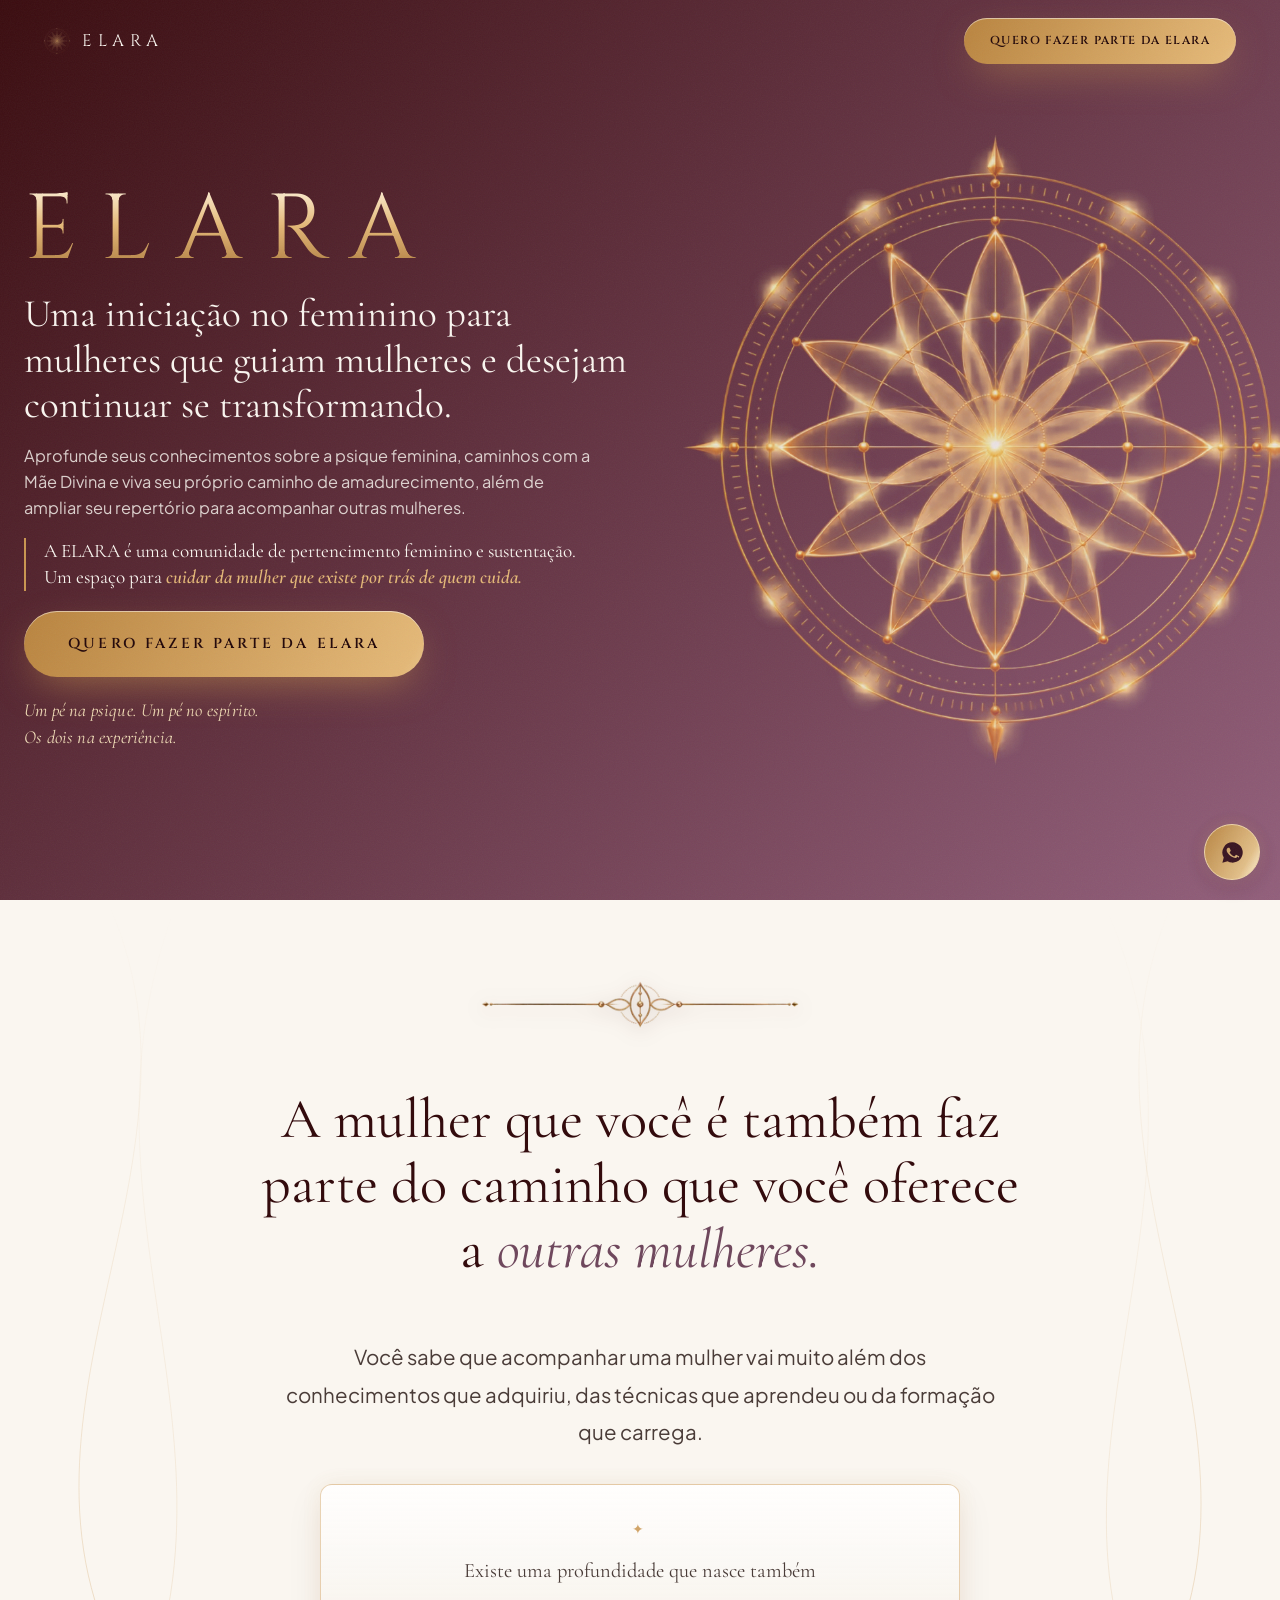
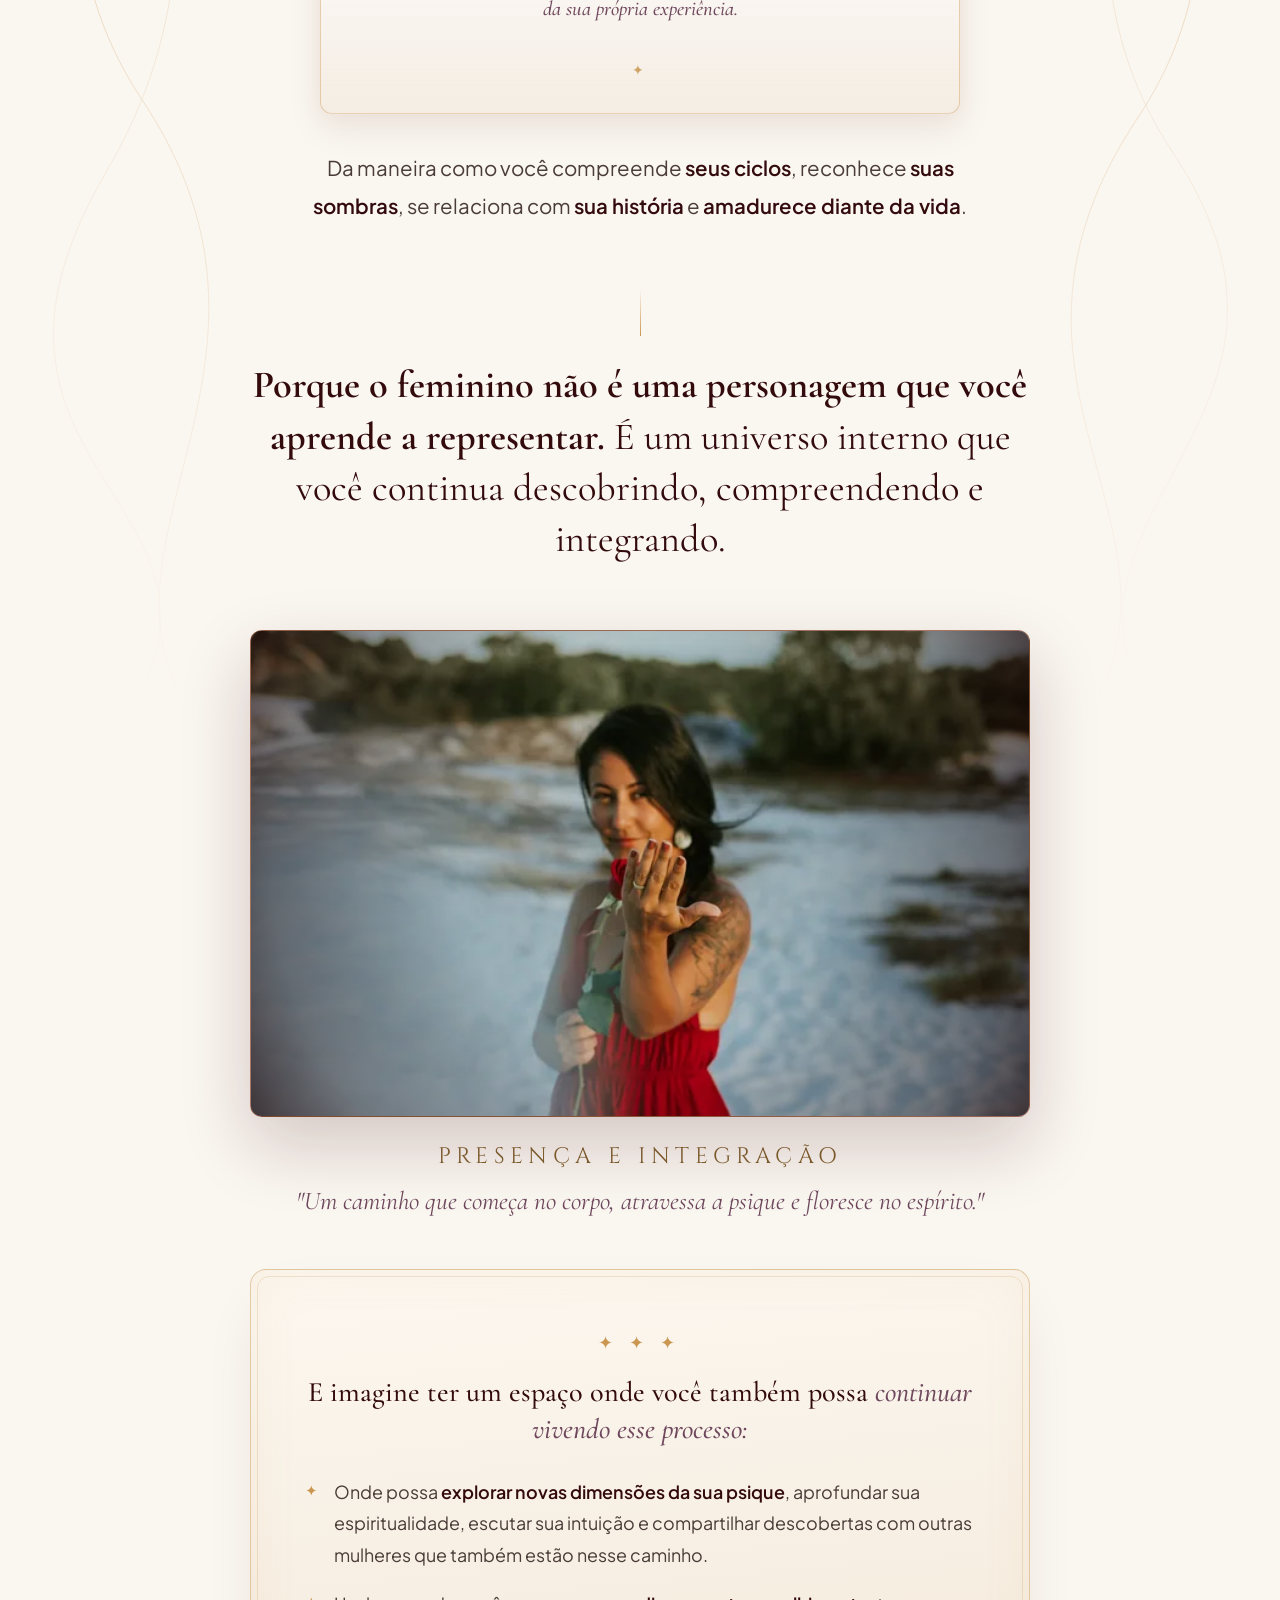
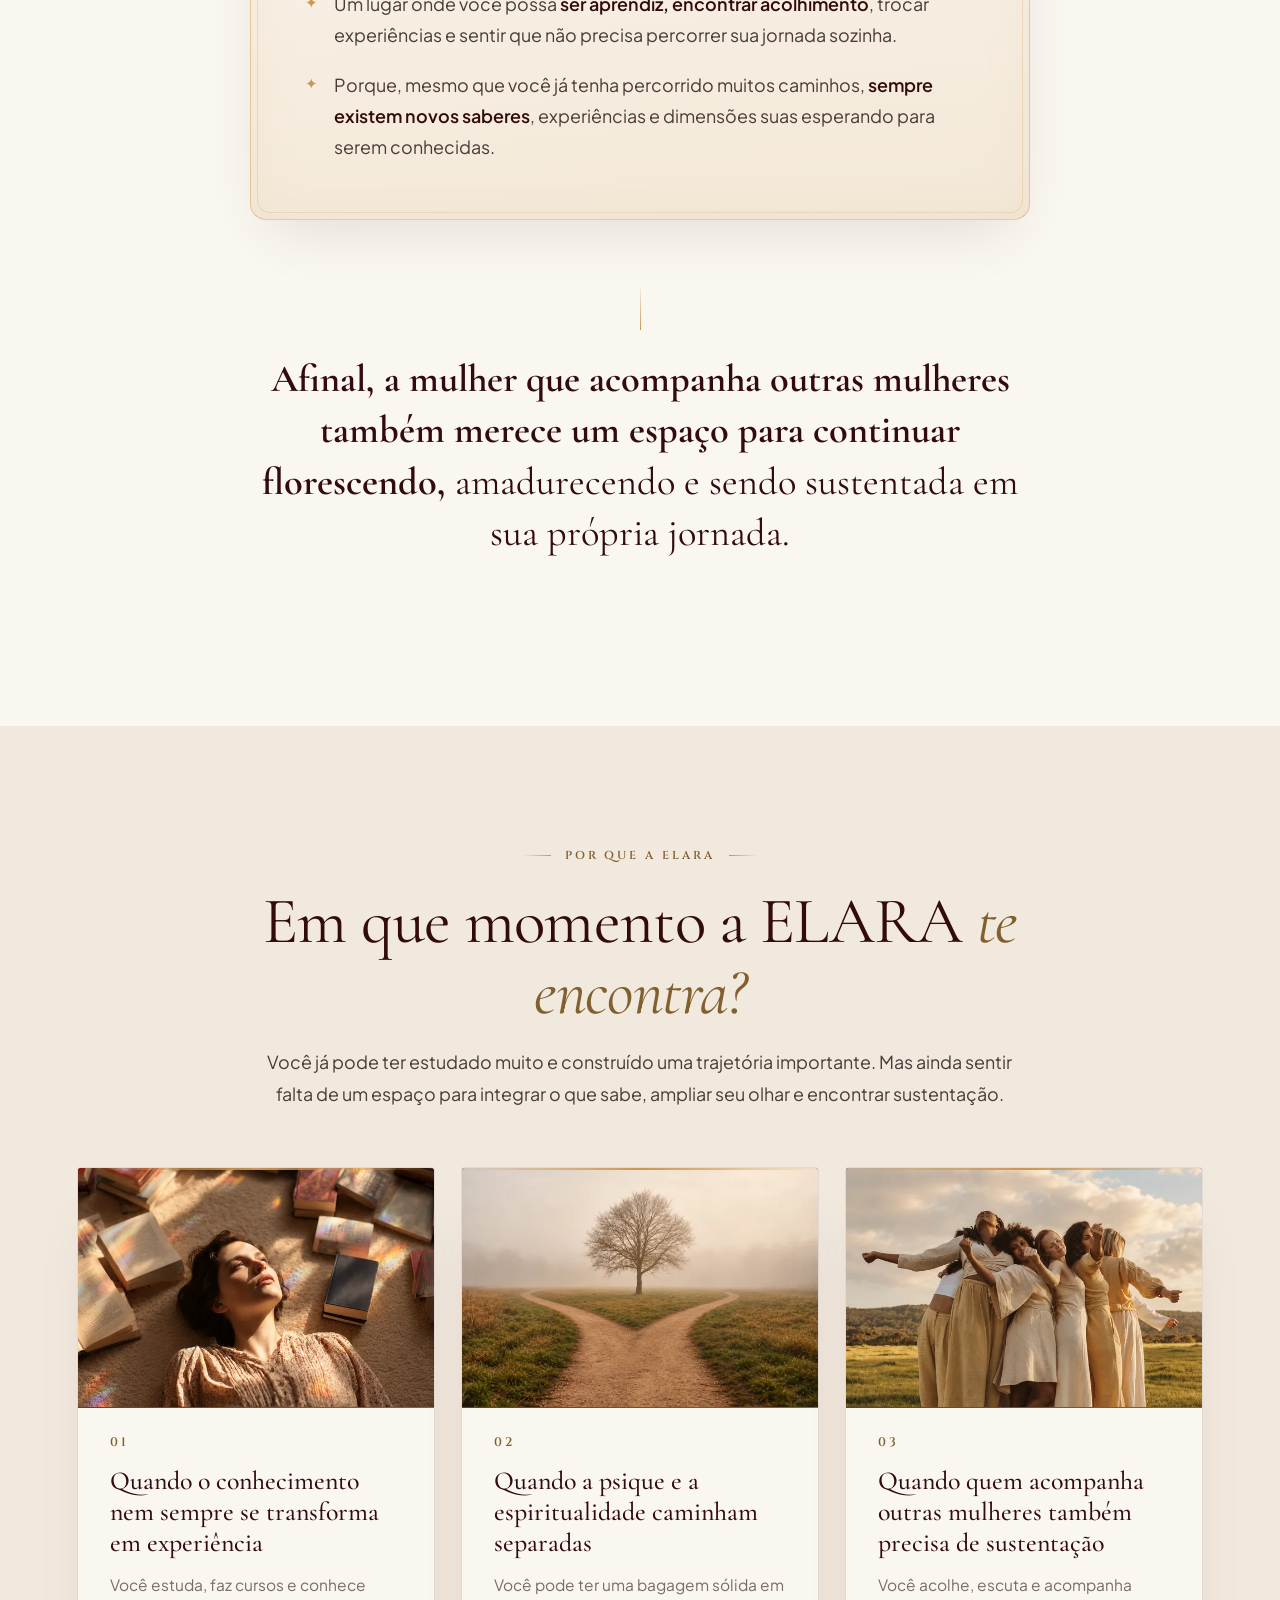
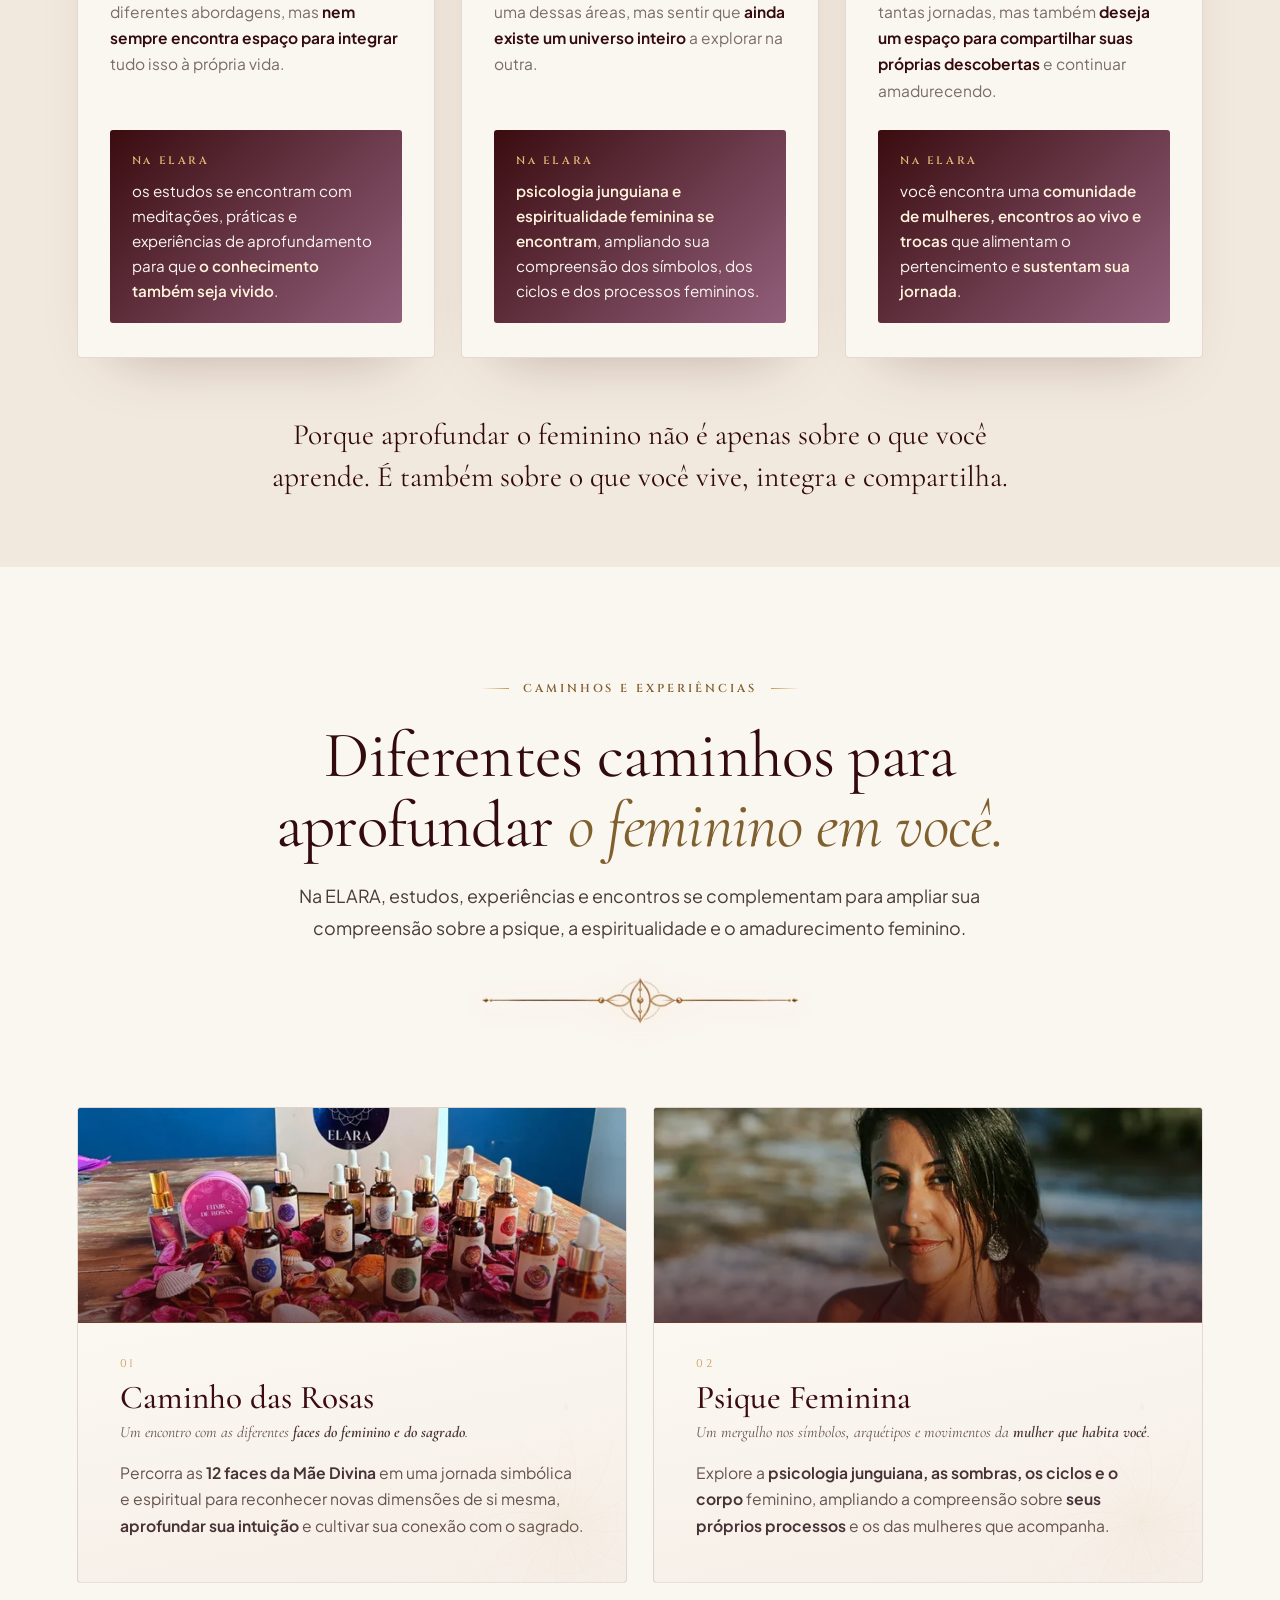
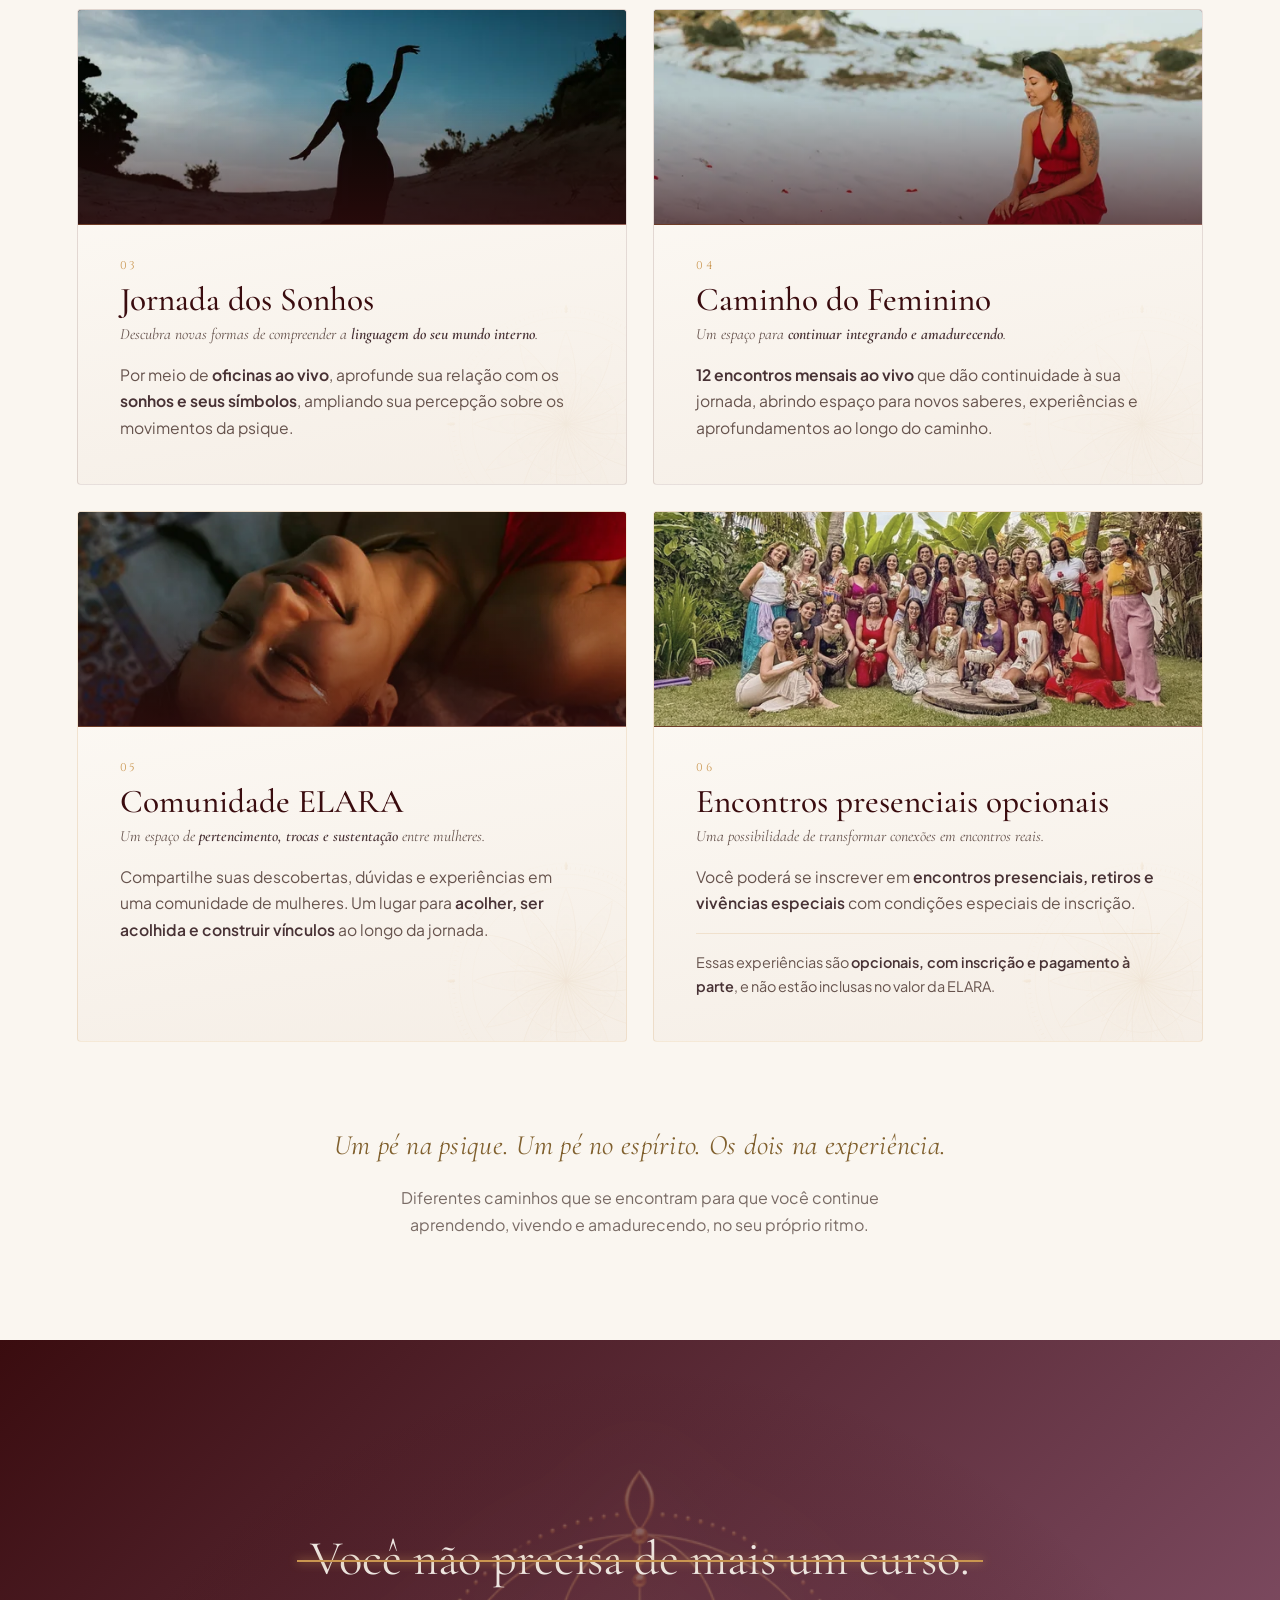
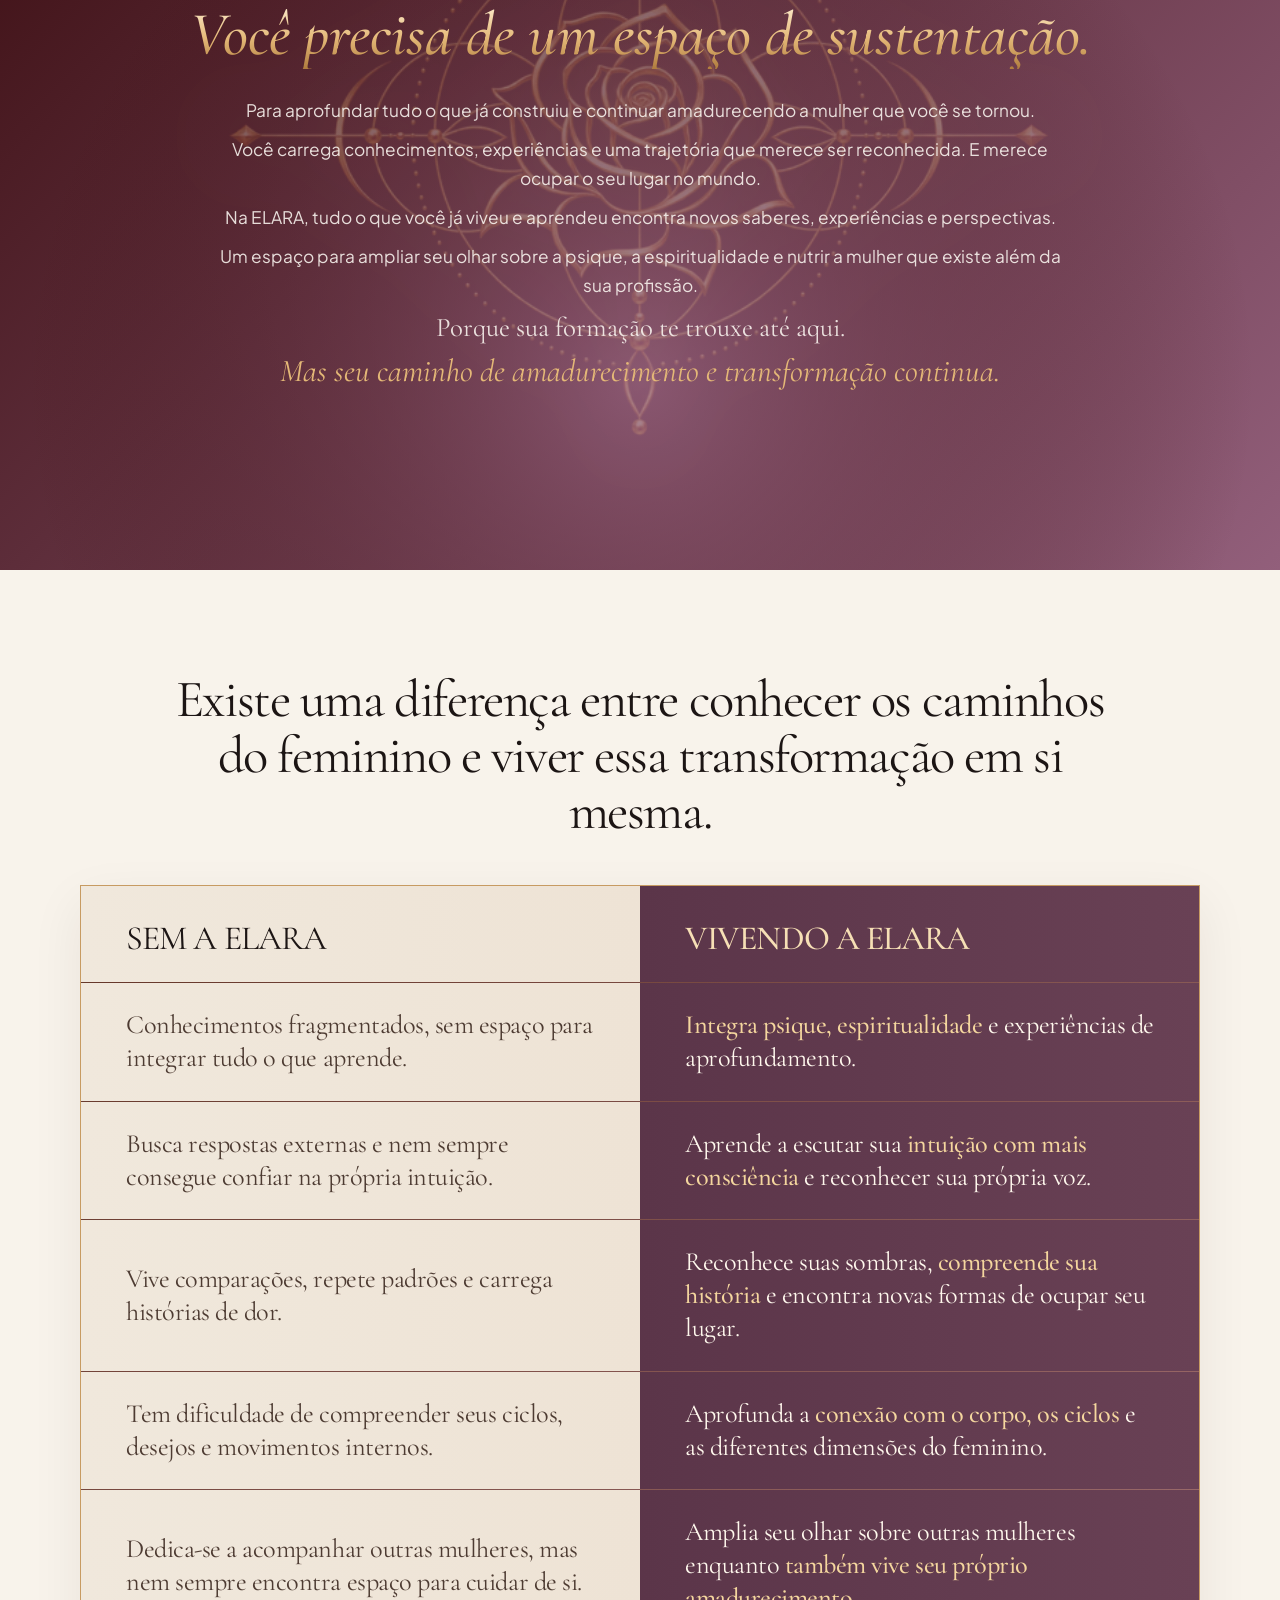
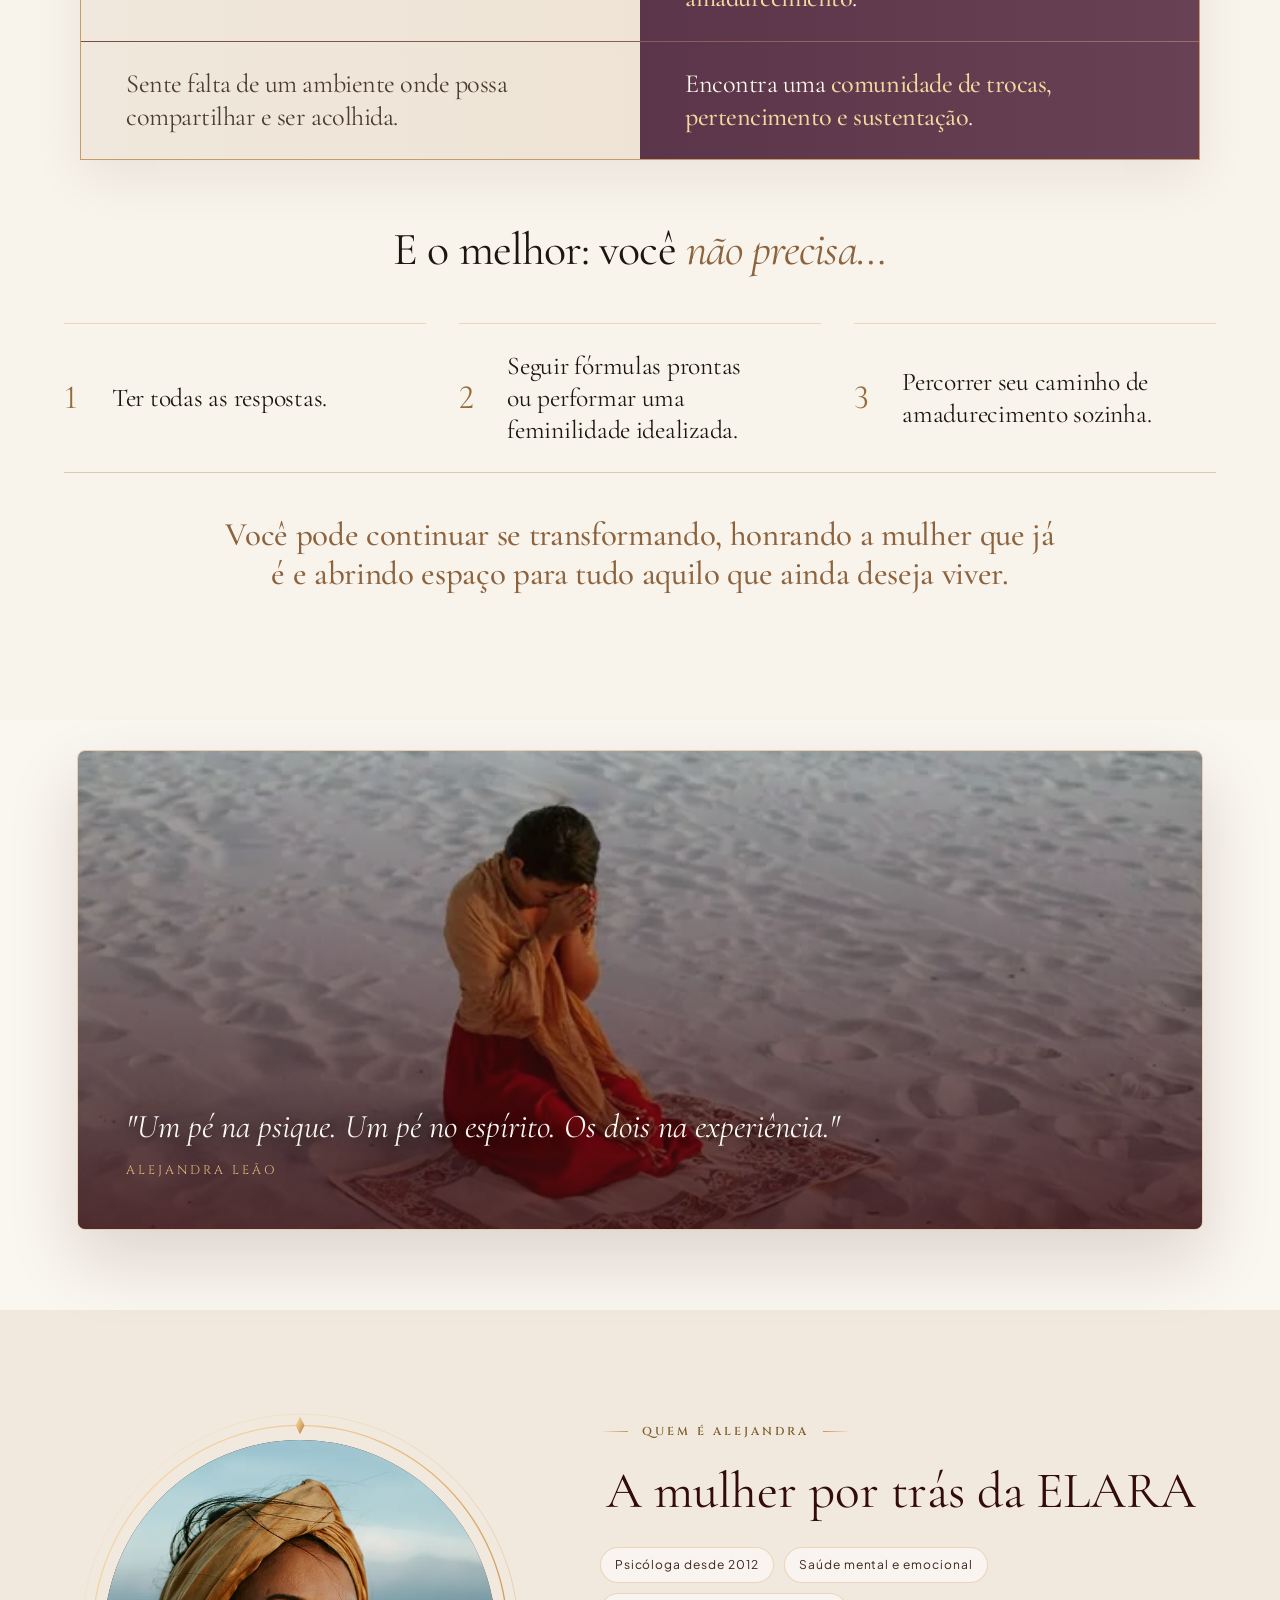
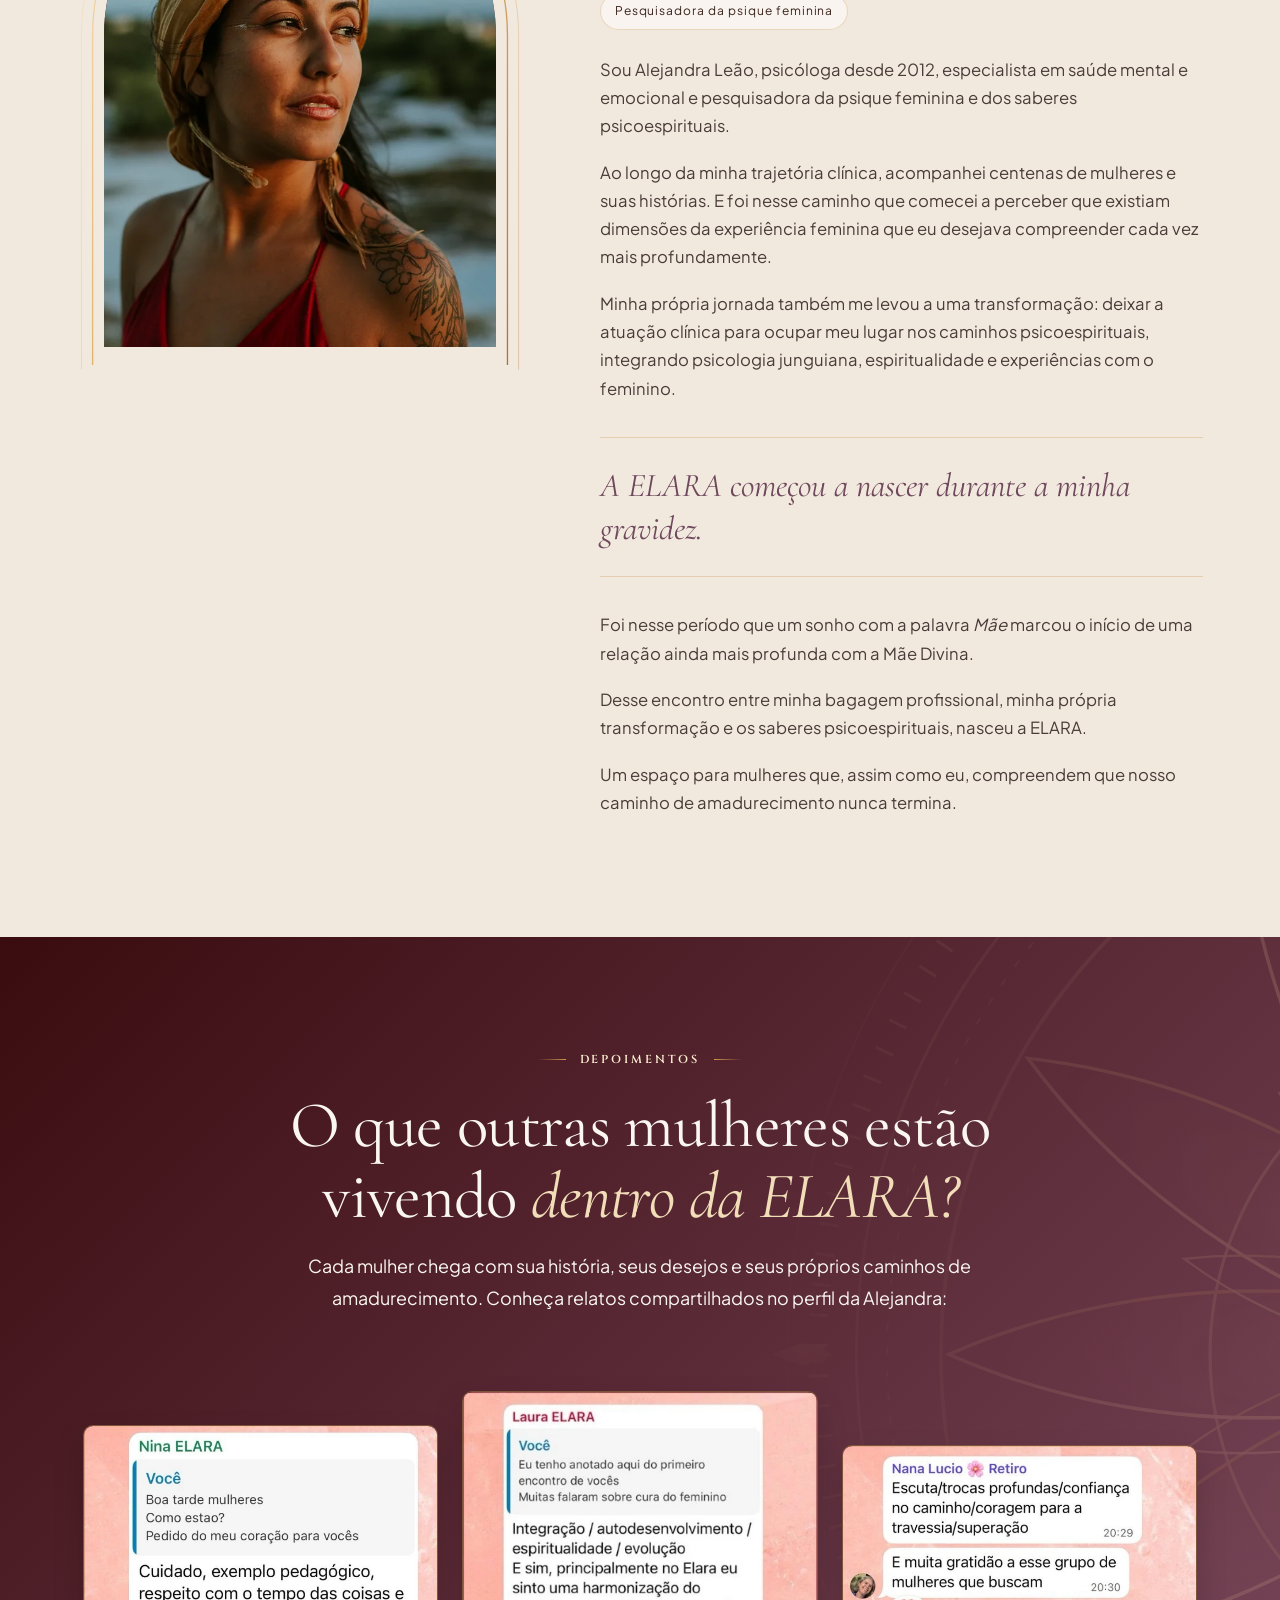
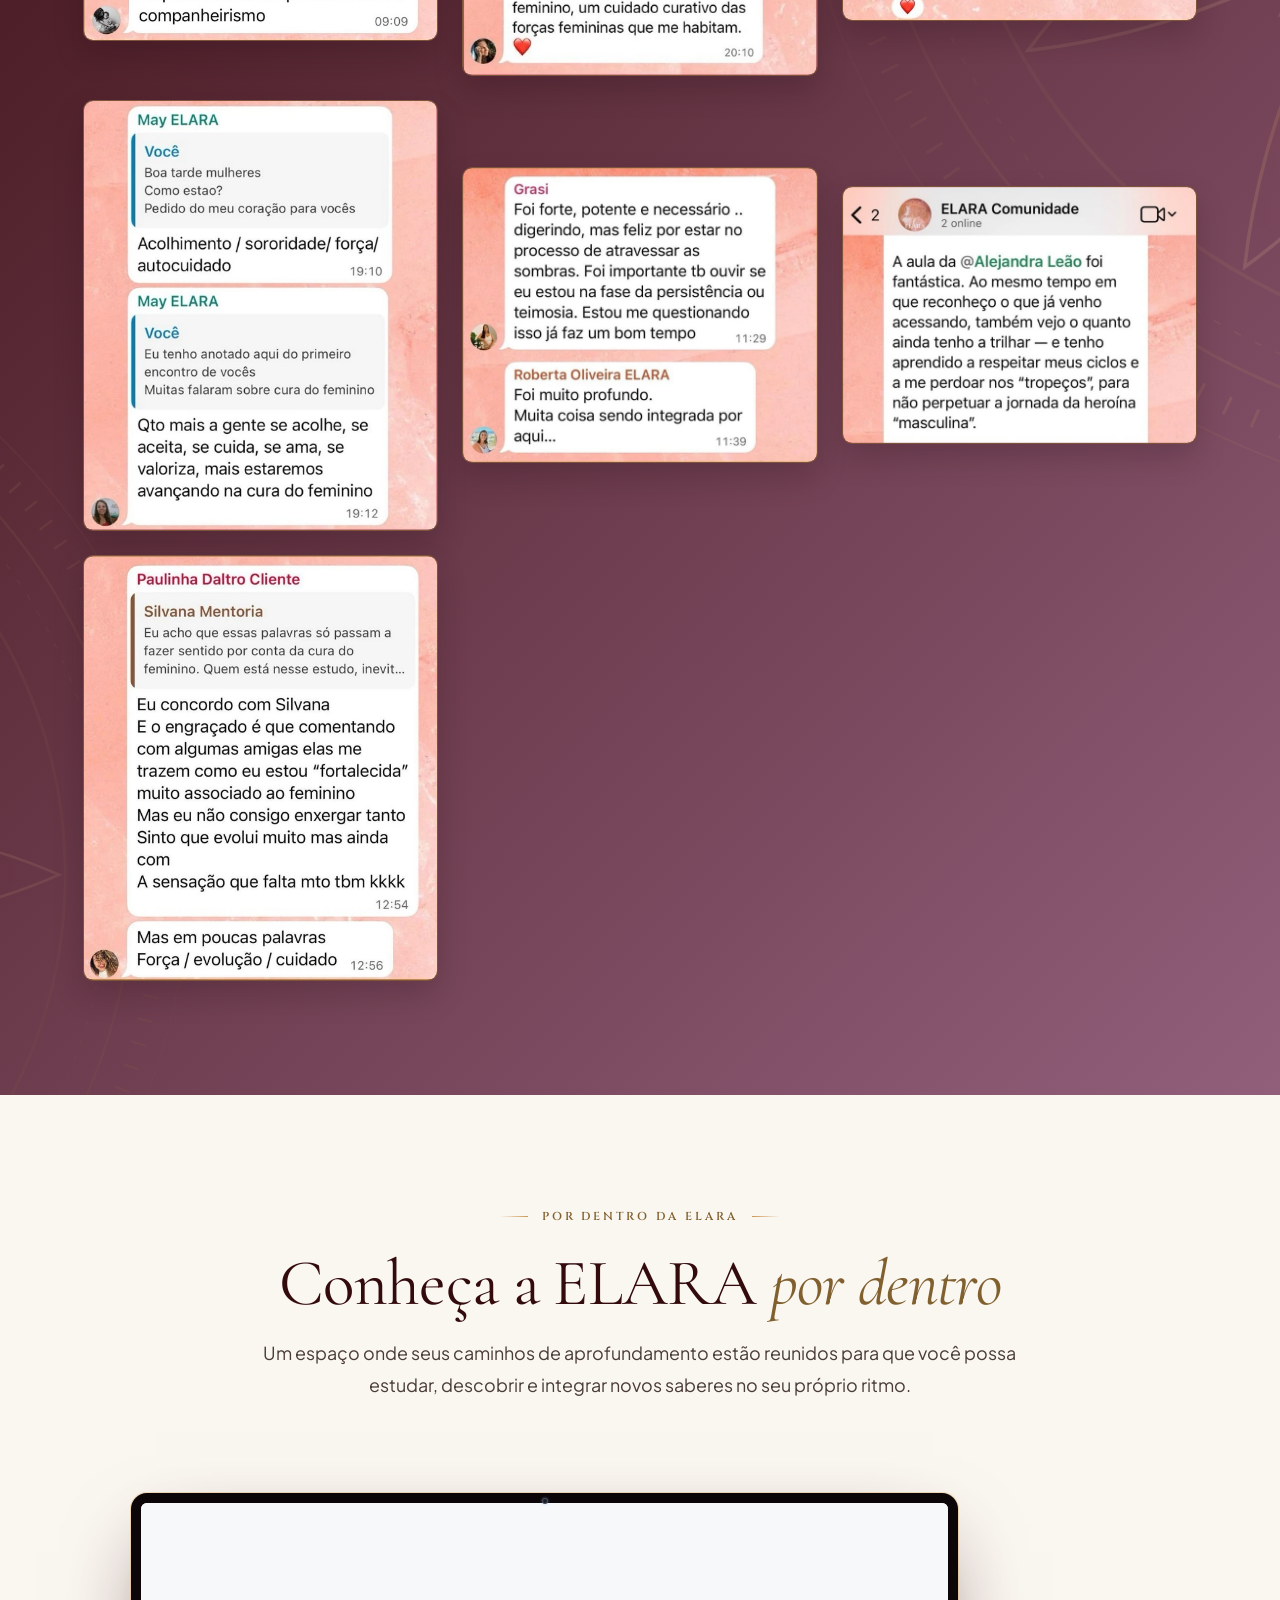
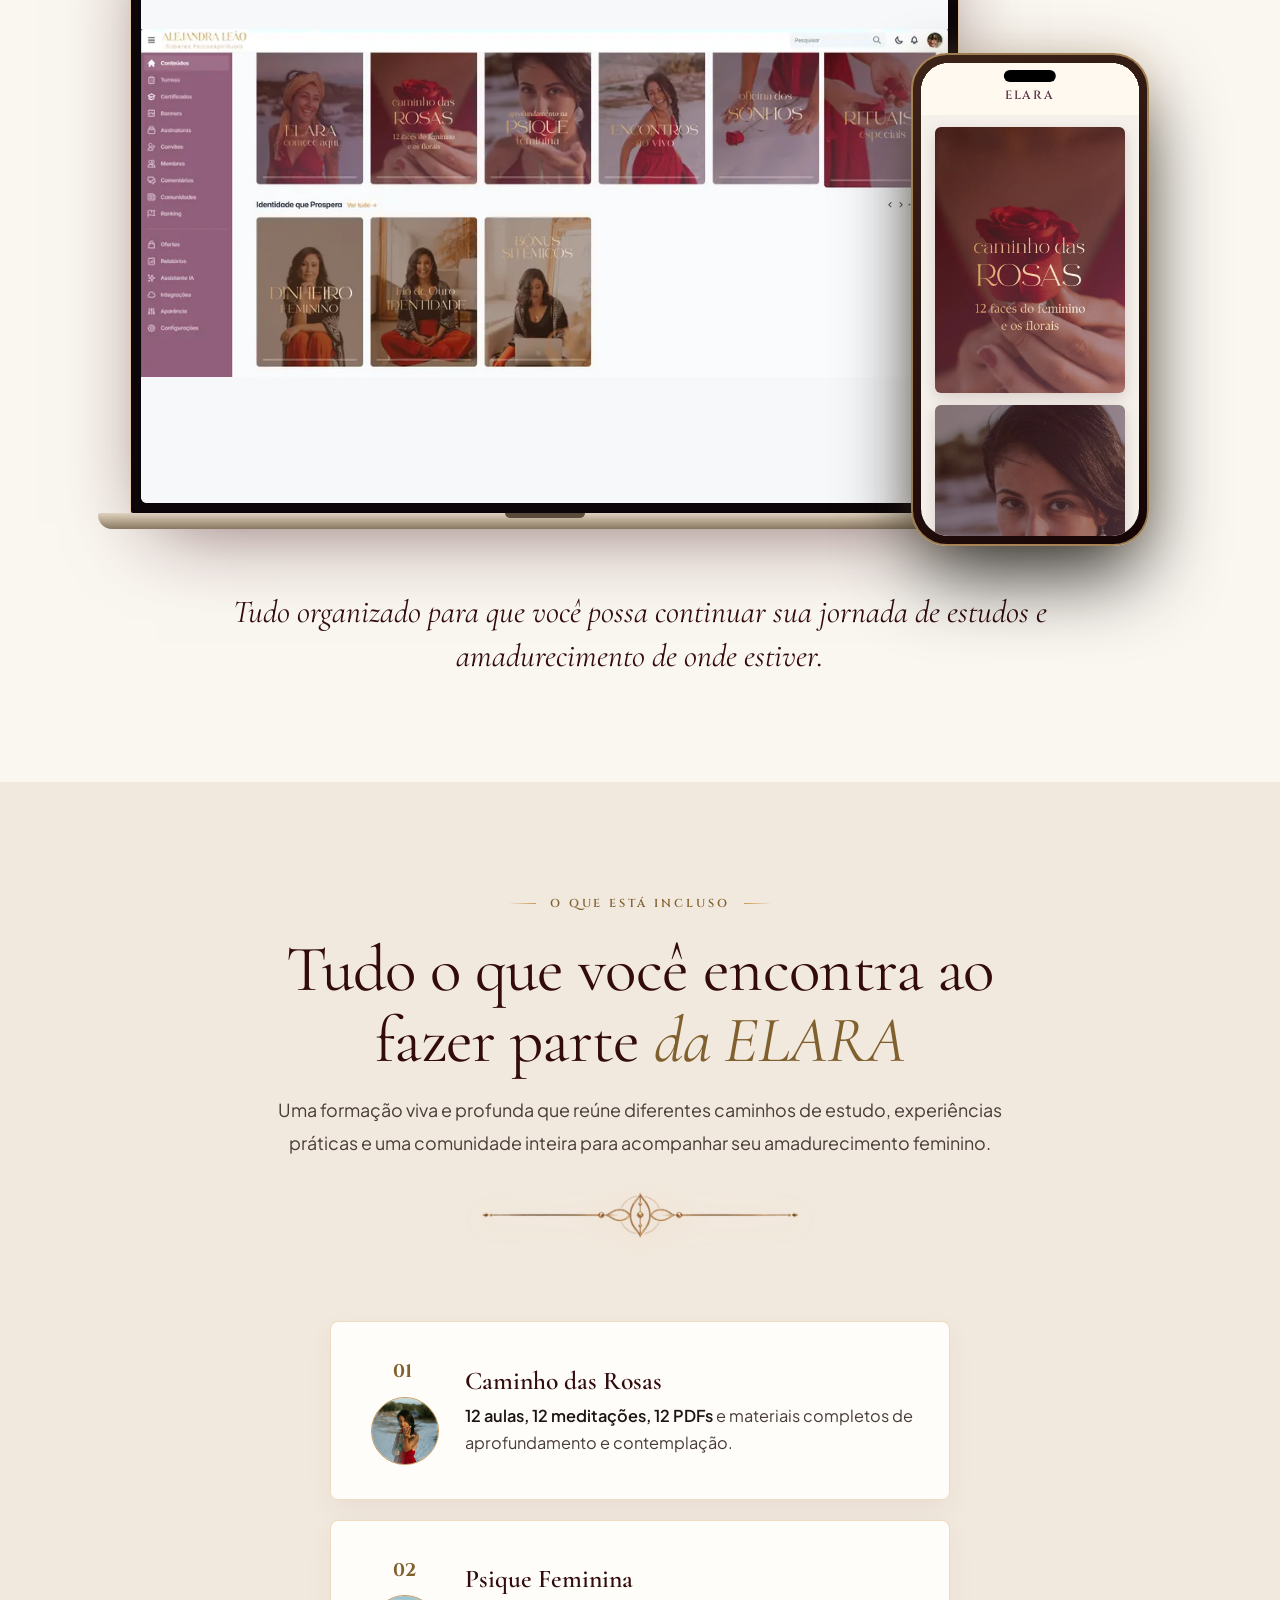
==== commit 6321038e: "release: publish approved optimized Astro landing (#33)" ====
--- a/site/index.html
+++ b/site/index.html
@@ -3,27 +3,37 @@
 <head>
   <meta charset="UTF-8">
   <meta name="viewport" content="width=device-width, initial-scale=1.0">
-  <title>ELARA — Formação livre com Alejandra Leão</title>
-  <meta name="description" content="Conheça a ELARA, formação livre e comunidade com Alejandra Leão. Psique feminina, espiritualidade, encontros e 12 meses de acesso.">
-  <meta property="og:title" content="ELARA — Formação livre com Alejandra Leão">
-  <meta property="og:description" content="Psique, espiritualidade e experiência: formação livre e comunidade para mulheres que guiam outras mulheres.">
+  <title>ELARA — Iniciação no feminino com Alejandra Leão</title>
+  <meta name="description" content="Aprofunde seu olhar sobre a psique feminina e a espiritualidade com Alejandra Leão. Estudos, experiências e comunidade para mulheres que guiam mulheres.">
+  <meta property="og:title" content="ELARA — Iniciação no feminino com Alejandra Leão">
+  <meta property="og:description" content="Aprofunde seu olhar sobre a psique feminina e a espiritualidade com Alejandra Leão. Estudos, experiências e comunidade para mulheres que guiam mulheres.">
   <meta name="theme-color" content="#3A0C0F">
 
-  <link rel="preload" as="font" type="font/woff2" href="assets/fonts/09941fb1c1-cinzel-latin-wght-normal.woff2" crossorigin>
-<link rel="preload" as="font" type="font/woff2" href="assets/fonts/d80df8ff5a-cormorant-garamond-latin-wght-normal.woff2" crossorigin>
-<link rel="preload" as="font" type="font/woff2" href="assets/fonts/153fc85b70-plus-jakarta-sans-latin-wght-normal.woff2" crossorigin>
+  <link rel="preload" as="image" type="image/avif" href="assets/images/mandala-dourada-luz-640-02922cb9c5.avif" imagesrcset="assets/images/mandala-dourada-luz-160-b757984a75.avif 160w, assets/images/mandala-dourada-luz-360-73ca8bb2d6.avif 360w, assets/images/mandala-dourada-luz-640-02922cb9c5.avif 640w, assets/images/mandala-dourada-luz-960-e993d4404d.avif 960w, assets/images/mandala-dourada-luz-1024-805b62e9d9.avif 1024w" imagesizes="(max-width: 960px) 340px, 650px" fetchpriority="high">
+<link rel="preload" as="font" type="font/woff2" href="assets/fonts/45d3590b18-cormorant-garamond-latin-wght-normal.woff2" crossorigin>
+<link rel="preload" as="font" type="font/woff2" href="assets/fonts/5d2d7a6528-plus-jakarta-sans-latin-wght-normal.woff2" crossorigin>
 
   <meta name="robots" content="noindex, nofollow">
   <meta property="og:type" content="website">
   <meta property="og:locale" content="pt_BR">
   <meta property="og:site_name" content="ELARA — Alejandra Leão">
   <meta name="author" content="Alejandra Leão">
+  <link rel="canonical" href="https://elara.alejandraleao.com/">
+  <meta property="og:url" content="https://elara.alejandraleao.com/">
+  <meta property="og:image" content="https://elara.alejandraleao.com/assets/images/elara-social-e273a2c835.jpg">
+  <meta property="og:image:type" content="image/jpeg">
+  <meta property="og:image:width" content="1200">
+  <meta property="og:image:height" content="630">
+  <meta property="og:image:alt" content="Alejandra Leão, criadora da ELARA">
   <meta name="twitter:card" content="summary_large_image">
-  <meta name="twitter:title" content="ELARA — Formação livre com Alejandra Leão">
-  <meta name="twitter:description" content="Psique, espiritualidade e experiência: formação livre e comunidade para mulheres que guiam outras mulheres.">
-  <script type="application/ld+json">{"@context":"https://schema.org","@graph":[{"@type":"Person","@id":"#alejandra","name":"Alejandra Leão"},{"@type":"WebPage","@id":"#pagina","name":"ELARA — Formação livre com Alejandra Leão","inLanguage":"pt-BR","description":"Formação livre e comunidade para mulheres que guiam outras mulheres. Psique, espiritualidade e experiência.","author":{"@id":"#alejandra"},"about":{"@type":"Course","name":"ELARA","description":"Formação livre e comunidade de amadurecimento feminino, com 12 meses de acesso. Não oferece certificação nem habilitação profissional.","provider":{"@id":"#alejandra"}}}]}</script>
+  <meta name="twitter:title" content="ELARA — Iniciação no feminino com Alejandra Leão">
+  <meta name="twitter:description" content="Aprofunde seu olhar sobre a psique feminina e a espiritualidade com Alejandra Leão. Estudos, experiências e comunidade para mulheres que guiam mulheres.">
+  <meta name="twitter:image" content="https://elara.alejandraleao.com/assets/images/elara-social-e273a2c835.jpg">
+  <script type="application/ld+json">{"@context":"https://schema.org","@graph":[{"@type":"Person","@id":"https://elara.alejandraleao.com/#alejandra","name":"Alejandra Leão"},{"@type":"WebSite","@id":"https://elara.alejandraleao.com/#website","url":"https://elara.alejandraleao.com/","name":"ELARA — Alejandra Leão","inLanguage":"pt-BR"},{"@type":"WebPage","@id":"https://elara.alejandraleao.com/#pagina","url":"https://elara.alejandraleao.com/","name":"ELARA — Iniciação no feminino com Alejandra Leão","description":"Aprofunde seu olhar sobre a psique feminina e a espiritualidade com Alejandra Leão. Estudos, experiências e comunidade para mulheres que guiam mulheres.","inLanguage":"pt-BR","isPartOf":{"@id":"https://elara.alejandraleao.com/#website"},"author":{"@id":"https://elara.alejandraleao.com/#alejandra"},"primaryImageOfPage":{"@type":"ImageObject","url":"https://elara.alejandraleao.com/assets/images/elara-social-e273a2c835.jpg","width":1200,"height":630},"about":{"@type":"Course","name":"ELARA","description":"Iniciação no feminino e comunidade de amadurecimento, com estudos, experiências e 12 meses de acesso. Não oferece certificação nem habilitação profissional.","provider":{"@id":"https://elara.alejandraleao.com/#alejandra"}}}]}</script>
   <link rel="icon" href="favicon.svg" type="image/svg+xml">
-  <link rel="stylesheet" href="assets/elara-156e39b52e.css">
+  <style media="(max-width:960px)" data-elara-critical>@font-face{font-family:Cinzel;font-style:normal;font-weight:100 900;font-display:swap;src:url(assets/fonts/a9f2ac1e3f-cinzel-latin-wght-normal.woff2) format("woff2")}@font-face{font-family:Cormorant Garamond;font-style:normal;font-weight:100 900;font-display:swap;src:url(assets/fonts/45d3590b18-cormorant-garamond-latin-wght-normal.woff2) format("woff2")}@font-face{font-family:Cormorant Garamond;font-style:italic;font-weight:100 900;font-display:swap;src:url(assets/fonts/3361b9c382-cormorant-garamond-latin-wght-italic.woff2) format("woff2")}@font-face{font-family:Plus Jakarta Sans;font-style:normal;font-weight:100 900;font-display:swap;src:url(assets/fonts/5d2d7a6528-plus-jakarta-sans-latin-wght-normal.woff2) format("woff2")}:root{--bordeaux: #3A0C0F;--bordeaux-deep: #1E0507;--bordeaux-mid: #4A1317;--wine: #640909;--earth: #3A241C;--gold: #CA9650;--gold-bright: #E4B877;--gold-pale: #F1DDB8;--gold-glow: rgba(202, 150, 80, .22);--paper: #FAF6F0;--paper-warm: #F2E9DE;--paper-deep: #E9DCCB;--ink: #1C1514;--ink-soft: #4A3C38;--ink-muted: #7A6C66;--line: rgba(202, 150, 80, .32);--line-dark: rgba(58, 12, 15, .12);--font-display: "Cormorant Garamond", Georgia, serif;--font-cinzel: "Cinzel", Georgia, serif;--font-body: "Plus Jakarta Sans", -apple-system, sans-serif;--ease-out: cubic-bezier(.16, 1, .3, 1);--wrap: min(1180px, 88vw);--wrap-narrow: min(680px, 88vw)}*,*:before,*:after{box-sizing:border-box;margin:0;padding:0}html{scroll-behavior:auto;overflow-x:clip}body{background:var(--paper);color:var(--ink);font-family:var(--font-body);font-size:16px;line-height:1.7;overflow-x:clip;-webkit-font-smoothing:antialiased;text-rendering:optimizeLegibility}img,svg{display:block;max-width:100%}a{color:inherit}strong{font-weight:650;color:var(--bordeaux)}.wrap{width:var(--wrap);margin:0 auto;position:relative;z-index:2}.sr-only{position:absolute;width:1px;height:1px;overflow:hidden;clip:rect(0 0 0 0);white-space:nowrap}body:after{content:"";position:fixed;inset:0;pointer-events:none;z-index:999;opacity:.05;background-image:url(data:image/svg+xml,%3Csvg\ xmlns=\'http://www.w3.org/2000/svg\'\ width=\'160\'\ height=\'160\'%3E%3Cfilter\ id=\'n\'%3E%3CfeTurbulence\ type=\'fractalNoise\'\ baseFrequency=\'0.85\'\ numOctaves=\'3\'\ stitchTiles=\'stitch\'/%3E%3C/filter%3E%3Crect\ width=\'100%25\'\ height=\'100%25\'\ filter=\'url\(%23n\)\'/%3E%3C/svg%3E)}.signature{font-family:var(--font-display);font-style:italic;font-size:clamp(1.35rem,2.2vw,1.8rem);color:var(--gold);letter-spacing:.01em}.btn{position:relative;display:inline-flex;align-items:center;justify-content:center;gap:12px;padding:19px 38px;font-family:var(--font-cinzel);font-weight:600;font-size:.8rem;letter-spacing:.2em;text-transform:uppercase;text-decoration:none;border-radius:999px;overflow:hidden;isolation:isolate;transition:transform .5s var(--ease-out),box-shadow .5s var(--ease-out),color .4s;min-height:56px}.btn--gold{color:var(--bordeaux-deep);background:linear-gradient(120deg,#B9843F 0%,var(--gold-bright) 45%,#F6E2BC 55%,var(--gold) 100%);background-size:220% 100%;box-shadow:0 14px 40px -12px #ca9650a6,inset 0 1px #ffffff80;animation:btnSheen 6s ease-in-out infinite}.btn--gold:hover{transform:translateY(-3px);box-shadow:0 22px 50px -14px #ca9650d9}.btn__label{min-width:0}@keyframes btnSheen{0%,to{background-position:100%0}50%{background-position:0 0}}.topbar{position:fixed;top:0;left:0;right:0;z-index:100;display:flex;align-items:center;justify-content:space-between;padding:18px max(24px,calc((100vw - 1240px)/2 + 24px));transition:background .5s,padding .5s,backdrop-filter .5s}.topbar__brand{font-family:var(--font-cinzel);letter-spacing:.34em;color:var(--paper);text-decoration:none;font-size:1.05rem;display:flex;align-items:center;gap:12px}.topbar__brand svg{width:26px;height:26px;color:var(--gold)}.topbar .btn{padding:13px 26px;min-height:46px;font-size:.74rem}.topbar__progress{position:absolute;left:0;bottom:-1px;height:1px;width:100%;transform-origin:left;transform:scaleX(0);background:linear-gradient(90deg,var(--gold),var(--gold-bright))}.hero{position:relative;height:auto;min-height:100svh;max-height:none;background:radial-gradient(120% 90%at 70% 30%,#5A161B 0%,var(--bordeaux) 42%,var(--bordeaux-deep) 100%);color:var(--paper);display:flex;align-items:flex-end;justify-content:center;padding:76px 24px 0;overflow:hidden}.hero__canvas{position:absolute;inset:0;width:100%;height:100%;z-index:1;pointer-events:none}.hero__grid{display:grid;grid-template-columns:1.12fr .88fr;gap:clamp(28px,4vw,60px);align-items:end;width:100%;max-width:1240px;margin:0 auto;min-height:calc(100svh - 76px)}.hero__copy{padding-bottom:clamp(24px,4.5vh,48px);align-self:center;max-width:630px}.hero__name{font-family:var(--font-cinzel);font-weight:400;font-size:clamp(3.6rem,7.2vw,5.8rem);letter-spacing:.26em;line-height:.98;margin-bottom:16px;background:linear-gradient(180deg,#FFF3DC 0%,var(--gold-bright) 45%,#A9763A 100%);-webkit-background-clip:text;background-clip:text;color:transparent}.hero__headline{font-family:var(--font-display);font-weight:400;font-size:clamp(1.6rem,2.35vw,2.25rem);line-height:1.24;max-width:620px;margin-bottom:16px}.hero__text{color:#faf6f0d1;max-width:580px;margin-bottom:14px;font-size:clamp(1.02rem,1.25vw,1.14rem);line-height:1.6}.hero__care{font-family:var(--font-display);font-size:clamp(1.18rem,1.5vw,1.42rem);line-height:1.38;max-width:580px;margin:16px 0 20px;padding-left:18px;border-left:2px solid var(--gold);color:var(--paper)}.hero__care strong{font-weight:600;font-style:italic;color:var(--gold-bright)}.hero__actions{display:flex;flex-wrap:wrap;gap:16px;align-items:center;margin-top:10px}.hero__actions .btn{padding:21px 44px;font-size:.9rem;letter-spacing:.22em;min-height:62px}.hero__sig{font-family:var(--font-display);font-style:italic;font-size:clamp(1.15rem,1.4vw,1.32rem);line-height:1.45;color:var(--gold-pale);margin-top:20px}.hero__visual{position:relative;width:100%;height:100%;display:flex;align-items:flex-end;justify-content:center}.hero__mandala-wrap{position:absolute;left:50%;top:46%;transform:translate(-50%,-50%);width:min(650px,80vh);aspect-ratio:1;pointer-events:none;z-index:1;display:flex;align-items:center;justify-content:center}.hero__mandala-luz{width:100%;height:100%;object-fit:contain;pointer-events:none;mix-blend-mode:screen;opacity:.88}@keyframes spin{to{transform:rotate(360deg)}}@keyframes pulseSoft{0%,to{opacity:.55}50%{opacity:1}}@media (max-width:960px){.hero__grid{grid-template-columns:1fr}.hero{height:auto;min-height:100svh;max-height:none;padding:86px 18px 0;display:flex;flex-direction:column;align-items:center;justify-content:flex-start;overflow-y:visible;overflow-x:clip;box-sizing:border-box;position:relative;border-bottom:1px solid rgba(228,184,119,.45)}.hero:after{content:"";position:absolute;left:0;right:0;bottom:0;height:2px;background:linear-gradient(90deg,transparent 0%,rgba(228,184,119,.25) 15%,var(--gold-bright) 50%,rgba(228,184,119,.25) 85%,transparent 100%);z-index:10;pointer-events:none}.hero__grid{display:flex;flex-direction:column;align-items:center;width:100%;max-width:100%;height:auto;gap:0;margin:0 auto}.hero__copy{display:contents}.hero__name{order:1;font-size:clamp(2.8rem,11vw,3.8rem);letter-spacing:.2em;margin-bottom:12px;text-align:center;width:100%}.hero__headline{order:2;font-size:clamp(1.4rem,4.8vw,1.75rem);line-height:1.35;margin-bottom:16px;text-align:center;width:100%;max-width:580px}.hero__text{order:3;font-size:.98rem;line-height:1.7;margin-bottom:20px;text-align:center;width:100%;max-width:540px}.hero__actions{order:4;display:flex;justify-content:center;width:100%;margin:0 auto 16px;position:relative;z-index:5}.hero__actions .btn{width:100%;max-width:340px;padding:16px 20px;font-size:.82rem;letter-spacing:.12em;min-height:52px;justify-content:center;text-align:center;line-height:1.35;box-shadow:0 10px 24px #00000059}.hero__visual{order:5;position:relative;width:100%;max-width:380px;height:clamp(380px,52vh,460px);margin:6px auto 0;display:flex;align-items:flex-end;justify-content:center;z-index:2}.hero__mandala-wrap{position:absolute;left:50%;top:42%;transform:translate(-50%,-50%);width:min(340px,92vw);aspect-ratio:1}.hero__care{order:6;position:relative;z-index:6;margin:-64px auto 0;width:calc(100% - 20px);max-width:490px;background:#260a0de6;backdrop-filter:blur(14px);-webkit-backdrop-filter:blur(14px);border:1px solid rgba(228,184,119,.42);border-radius:12px;box-shadow:0 16px 38px #0009,0 0 24px #ca965024;padding:clamp(18px,4vw,24px) clamp(14px,3.5vw,22px);text-align:center;color:var(--paper);font-family:var(--font-display);font-size:clamp(1.12rem,3.6vw,1.3rem);line-height:1.38;box-sizing:border-box}.hero__care-l1,.hero__care-l2{display:block}.hero__care-highlight{display:block;font-size:clamp(1.14rem,3.7vw,1.32rem);font-weight:600;font-style:italic;color:var(--gold-bright);white-space:normal;margin-top:3px}.hero__sig{order:7;text-align:center;margin:22px auto 32px;position:relative;z-index:6;width:100%;color:var(--gold-pale);font-family:var(--font-display);font-style:italic;font-size:clamp(1.24rem,4vw,1.48rem);line-height:1.4;letter-spacing:.02em}}@media (max-width:560px){.topbar{padding:10px 16px}.topbar__brand{font-size:.92rem;letter-spacing:.22em;gap:8px}.topbar__brand svg{width:20px;height:20px}.topbar .btn{padding:8px 12px;min-height:48px;height:auto;font-size:.68rem;letter-spacing:.06em;white-space:normal;gap:6px;border-radius:999px;flex-shrink:0}.btn{padding:16px 24px;letter-spacing:.12em}}@media (prefers-reduced-motion:reduce){*,*:before,*:after{animation:none!important;transition:none!important}}:root{--gold-text: #80602e}html{scroll-padding-top:86px}main:focus{outline:none}.skip-link{position:fixed;top:10px;left:12px;z-index:2000;padding:12px 18px;color:var(--bordeaux-deep);background:var(--paper);transform:translateY(-160%)}.skip-link:focus{transform:none}:is(a,button,summary):focus-visible{outline:3px solid #1479b8;outline-offset:4px;box-shadow:0 0 0 2px var(--paper)}.btn{max-width:100%;text-align:center}.hero__grid>*{min-width:0}.hero__care-highlight{white-space:normal}img{height:auto}@media (max-width:960px){body:after{display:none}}@media (max-width:600px){.hero__actions .btn{font-size:.75rem;padding-inline:14px;letter-spacing:.08em}.topbar{padding-inline:12px}}@media (prefers-reduced-motion:reduce){html{scroll-behavior:auto}canvas{display:none}*,*:before,*:after{animation:none!important;transition:none!important}}html[data-color-preview=gradient]{--preview-start: #3a0c0f;--preview-end: #925f7b;--preview-start-rgb: 58, 12, 15;--preview-end-rgb: 146, 95, 123;--preview-deep: #220709;--preview-ink: #330b0d;--preview-accent: #6f485d;--preview-gradient: linear-gradient(135deg, #3a0c0f 0%, #925f7b 100%);--bordeaux: var(--preview-ink);--bordeaux-deep: var(--preview-deep);--bordeaux-mid: var(--preview-start);--wine: var(--preview-accent)}html[data-color-preview=gradient] :is(.hero,.diff,.voices,.campaign,.offer,.footer,.roses-stage,.path-card--dark,.logic-card__answer,.bonus-card,.bonus-card__cover,.campaign__one){background:var(--preview-gradient)}@keyframes voices-breathe{0%{transform:translate3d(0,6px,0) scale(1)}to{transform:translate3d(-8px,-6px,0) scale(1.025)}}@media (max-width:960px) and (prefers-reduced-motion:no-preference){html[data-color-preview=gradient] .hero__mandala-luz{animation:spin 90s linear infinite}}.hero__headline{font-size:clamp(2rem,3.05vw,3rem);line-height:1.16}.skip-link:not(:focus){top:-200px;transform:none}#caminhos .path-card:is(:hover,:focus-within,.is-selected){background:linear-gradient(135deg,#3a0c0f,#694155 65%,#82546f);border-color:#c79b62}#caminhos .path-card:is(:hover,:focus-within,.is-selected) :is(h3,p,li,.path-card__sub){color:#fff7ef}#caminhos .path-card:is(:hover,:focus-within,.is-selected) strong{color:#f4d69e}@keyframes course-covers{0%,8%{transform:translateY(0)}92%,to{transform:translateY(-75%)}}#nav-cta{max-width:310px;text-align:center;font-size:.72rem;letter-spacing:.12em}@media (max-width:600px){.hero__headline{font-size:clamp(1.9rem,7.8vw,2.5rem)}#nav-cta{max-width:200px;min-height:44px;padding:10px 12px;font-size:.68rem;letter-spacing:.08em}}@media (max-width:600px){.btn,.hero__actions .btn{min-height:52px;padding:14px 16px;gap:10px;font-size:.75rem;line-height:1.4;letter-spacing:.06em}.btn__label{text-wrap:balance}.topbar #nav-cta{flex:0 1 200px;min-width:0;min-height:48px;height:auto;padding:8px 10px;gap:6px;font-size:.68rem;line-height:1.4;letter-spacing:.035em}}@keyframes phone-cover-loop{0%{transform:translateY(0)}to{transform:translateY(-50%)}}.whatsapp-float{position:fixed;z-index:90;right:max(20px,env(safe-area-inset-right));bottom:max(20px,env(safe-area-inset-bottom));width:56px;height:56px;display:grid;place-items:center;border:1px solid #f6dfac;border-radius:50%;background:linear-gradient(120deg,#bb883e,#e8c68a 42%,#fff0c9 52%,#d5ad6b 68%,#aa859d);background-size:220% 100%;animation:btnSheen 6s ease-in-out infinite;color:#35111c;box-shadow:0 6px 22px #3c173431,0 0 16px #eac48935;opacity:.94;transition:opacity .22s ease,transform .22s ease}.whatsapp-float svg{width:27px;height:27px}.whatsapp-float:hover,.whatsapp-float:focus-visible{opacity:1;transform:scale(1.04)}.whatsapp-float:focus-visible{outline:3px solid #b98d51;outline-offset:4px}@media (max-width:600px){.whatsapp-float{width:44px;height:44px;right:max(10px,env(safe-area-inset-right));bottom:max(12px,env(safe-area-inset-bottom))}.whatsapp-float svg{width:23px;height:23px}}@media (prefers-reduced-motion:reduce){.whatsapp-float{animation:none;transition:none}}html:not([data-elara-ready]) .hero{will-change:transform}</style>
+<script>(function(){var n=performance.getEntriesByType('navigation')[0];var b=!matchMedia('(max-width:960px)').matches||location.hash||(n&&n.type!=='navigate');document.write("<link rel=\"stylesheet\" href=\"assets/elara-home-2002dd20e5.css\" data-elara-styles"+(b?'':' media="print"')+" onload=\"this.media='all';this.dataset.ready='true'\">");})();</script>
+<noscript><link rel="stylesheet" href="assets/elara-home-2002dd20e5.css"></noscript>
 </head>
 <body>
 <a class="skip-link" href="#conteudo">Pular para o conteúdo</a>
@@ -34,194 +44,194 @@
 <svg width="0" height="0" style="position:absolute" aria-hidden="true">
   <defs>
     <linearGradient id="g-gold" x1="0" y1="0" x2="1" y2="1">
-      <stop offset="0" stop-color="#F6E2BC"/>
-      <stop offset="0.45" stop-color="#E4B877"/>
-      <stop offset="1" stop-color="#A9763A"/>
+      <stop offset="0" stop-color="#F6E2BC"></stop>
+      <stop offset="0.45" stop-color="#E4B877"></stop>
+      <stop offset="1" stop-color="#A9763A"></stop>
     </linearGradient>
     <radialGradient id="g-petal" cx="0.5" cy="1" r="1">
-      <stop offset="0" stop-color="#E4B877" stop-opacity="0.35"/>
-      <stop offset="1" stop-color="#E4B877" stop-opacity="0"/>
+      <stop offset="0" stop-color="#E4B877" stop-opacity="0.35"></stop>
+      <stop offset="1" stop-color="#E4B877" stop-opacity="0"></stop>
     </radialGradient>
     <filter id="f-glow" x="-30%" y="-30%" width="160%" height="160%">
-      <feGaussianBlur stdDeviation="2.2" result="b"/>
-      <feMerge><feMergeNode in="b"/><feMergeNode in="SourceGraphic"/></feMerge>
+      <feGaussianBlur stdDeviation="2.2" result="b"></feGaussianBlur>
+      <feMerge><feMergeNode in="b"></feMergeNode><feMergeNode in="SourceGraphic"></feMergeNode></feMerge>
     </filter>
 
     <!-- Pétala-base da rosácea -->
-    <path id="petal-lg" d="M200 200 C178 158 178 96 200 46 C222 96 222 158 200 200Z"/>
-    <path id="petal-sm" d="M200 200 C188 170 188 134 200 104 C212 134 212 170 200 200Z"/>
-    <path id="petal-vein" d="M200 196 L200 62"/>
+    <path id="petal-lg" d="M200 200 C178 158 178 96 200 46 C222 96 222 158 200 200Z"></path>
+    <path id="petal-sm" d="M200 200 C188 170 188 134 200 104 C212 134 212 170 200 200Z"></path>
+    <path id="petal-vein" d="M200 196 L200 62"></path>
   </defs>
 
   <!-- Rosácea sagrada de 12 pétalas (as 12 faces) -->
   <symbol id="sym-mandala" viewBox="0 0 400 400">
     <g fill="none" stroke="url(#g-gold)">
-      <circle cx="200" cy="200" r="196" stroke-width="0.6" opacity="0.5"/>
-      <circle cx="200" cy="200" r="188" stroke-width="5" stroke-dasharray="0.8 7.1" opacity="0.9"/>
-      <circle cx="200" cy="200" r="178" stroke-width="0.8" opacity="0.7"/>
-      <circle cx="200" cy="200" r="170" stroke-width="0.5" stroke-dasharray="2 4" opacity="0.6"/>
-      <circle cx="200" cy="200" r="156" stroke-width="1" opacity="0.55"/>
-      <circle cx="200" cy="200" r="86" stroke-width="0.8" opacity="0.7"/>
-      <circle cx="200" cy="200" r="60" stroke-width="0.5" stroke-dasharray="1 3" opacity="0.8"/>
+      <circle cx="200" cy="200" r="196" stroke-width="0.6" opacity="0.5"></circle>
+      <circle cx="200" cy="200" r="188" stroke-width="5" stroke-dasharray="0.8 7.1" opacity="0.9"></circle>
+      <circle cx="200" cy="200" r="178" stroke-width="0.8" opacity="0.7"></circle>
+      <circle cx="200" cy="200" r="170" stroke-width="0.5" stroke-dasharray="2 4" opacity="0.6"></circle>
+      <circle cx="200" cy="200" r="156" stroke-width="1" opacity="0.55"></circle>
+      <circle cx="200" cy="200" r="86" stroke-width="0.8" opacity="0.7"></circle>
+      <circle cx="200" cy="200" r="60" stroke-width="0.5" stroke-dasharray="1 3" opacity="0.8"></circle>
     </g>
     <g fill="url(#g-petal)" stroke="url(#g-gold)" stroke-width="0.9">
-      <use href="#petal-lg"/><use href="#petal-lg" transform="rotate(30 200 200)"/><use href="#petal-lg" transform="rotate(60 200 200)"/>
-      <use href="#petal-lg" transform="rotate(90 200 200)"/><use href="#petal-lg" transform="rotate(120 200 200)"/><use href="#petal-lg" transform="rotate(150 200 200)"/>
-      <use href="#petal-lg" transform="rotate(180 200 200)"/><use href="#petal-lg" transform="rotate(210 200 200)"/><use href="#petal-lg" transform="rotate(240 200 200)"/>
-      <use href="#petal-lg" transform="rotate(270 200 200)"/><use href="#petal-lg" transform="rotate(300 200 200)"/><use href="#petal-lg" transform="rotate(330 200 200)"/>
+      <use href="#petal-lg"></use><use href="#petal-lg" transform="rotate(30 200 200)"></use><use href="#petal-lg" transform="rotate(60 200 200)"></use>
+      <use href="#petal-lg" transform="rotate(90 200 200)"></use><use href="#petal-lg" transform="rotate(120 200 200)"></use><use href="#petal-lg" transform="rotate(150 200 200)"></use>
+      <use href="#petal-lg" transform="rotate(180 200 200)"></use><use href="#petal-lg" transform="rotate(210 200 200)"></use><use href="#petal-lg" transform="rotate(240 200 200)"></use>
+      <use href="#petal-lg" transform="rotate(270 200 200)"></use><use href="#petal-lg" transform="rotate(300 200 200)"></use><use href="#petal-lg" transform="rotate(330 200 200)"></use>
     </g>
     <g fill="none" stroke="url(#g-gold)" stroke-width="0.6" opacity="0.85">
-      <use href="#petal-sm" transform="rotate(15 200 200)"/><use href="#petal-sm" transform="rotate(45 200 200)"/><use href="#petal-sm" transform="rotate(75 200 200)"/>
-      <use href="#petal-sm" transform="rotate(105 200 200)"/><use href="#petal-sm" transform="rotate(135 200 200)"/><use href="#petal-sm" transform="rotate(165 200 200)"/>
-      <use href="#petal-sm" transform="rotate(195 200 200)"/><use href="#petal-sm" transform="rotate(225 200 200)"/><use href="#petal-sm" transform="rotate(255 200 200)"/>
-      <use href="#petal-sm" transform="rotate(285 200 200)"/><use href="#petal-sm" transform="rotate(315 200 200)"/><use href="#petal-sm" transform="rotate(345 200 200)"/>
+      <use href="#petal-sm" transform="rotate(15 200 200)"></use><use href="#petal-sm" transform="rotate(45 200 200)"></use><use href="#petal-sm" transform="rotate(75 200 200)"></use>
+      <use href="#petal-sm" transform="rotate(105 200 200)"></use><use href="#petal-sm" transform="rotate(135 200 200)"></use><use href="#petal-sm" transform="rotate(165 200 200)"></use>
+      <use href="#petal-sm" transform="rotate(195 200 200)"></use><use href="#petal-sm" transform="rotate(225 200 200)"></use><use href="#petal-sm" transform="rotate(255 200 200)"></use>
+      <use href="#petal-sm" transform="rotate(285 200 200)"></use><use href="#petal-sm" transform="rotate(315 200 200)"></use><use href="#petal-sm" transform="rotate(345 200 200)"></use>
     </g>
     <g stroke="url(#g-gold)" stroke-width="0.4" opacity="0.5">
-      <use href="#petal-vein"/><use href="#petal-vein" transform="rotate(30 200 200)"/><use href="#petal-vein" transform="rotate(60 200 200)"/>
-      <use href="#petal-vein" transform="rotate(90 200 200)"/><use href="#petal-vein" transform="rotate(120 200 200)"/><use href="#petal-vein" transform="rotate(150 200 200)"/>
-      <use href="#petal-vein" transform="rotate(180 200 200)"/><use href="#petal-vein" transform="rotate(210 200 200)"/><use href="#petal-vein" transform="rotate(240 200 200)"/>
-      <use href="#petal-vein" transform="rotate(270 200 200)"/><use href="#petal-vein" transform="rotate(300 200 200)"/><use href="#petal-vein" transform="rotate(330 200 200)"/>
+      <use href="#petal-vein"></use><use href="#petal-vein" transform="rotate(30 200 200)"></use><use href="#petal-vein" transform="rotate(60 200 200)"></use>
+      <use href="#petal-vein" transform="rotate(90 200 200)"></use><use href="#petal-vein" transform="rotate(120 200 200)"></use><use href="#petal-vein" transform="rotate(150 200 200)"></use>
+      <use href="#petal-vein" transform="rotate(180 200 200)"></use><use href="#petal-vein" transform="rotate(210 200 200)"></use><use href="#petal-vein" transform="rotate(240 200 200)"></use>
+      <use href="#petal-vein" transform="rotate(270 200 200)"></use><use href="#petal-vein" transform="rotate(300 200 200)"></use><use href="#petal-vein" transform="rotate(330 200 200)"></use>
     </g>
     <g fill="url(#g-gold)">
-      <circle cx="200" cy="12" r="2.4"/><circle cx="388" cy="200" r="2.4"/><circle cx="200" cy="388" r="2.4"/><circle cx="12" cy="200" r="2.4"/>
-      <path d="M200 0 L203 8 L200 16 L197 8Z"/><path d="M400 200 L392 203 L384 200 L392 197Z"/>
-      <path d="M200 400 L197 392 L200 384 L203 392Z"/><path d="M0 200 L8 197 L16 200 L8 203Z"/>
+      <circle cx="200" cy="12" r="2.4"></circle><circle cx="388" cy="200" r="2.4"></circle><circle cx="200" cy="388" r="2.4"></circle><circle cx="12" cy="200" r="2.4"></circle>
+      <path d="M200 0 L203 8 L200 16 L197 8Z"></path><path d="M400 200 L392 203 L384 200 L392 197Z"></path>
+      <path d="M200 400 L197 392 L200 384 L203 392Z"></path><path d="M0 200 L8 197 L16 200 L8 203Z"></path>
     </g>
   </symbol>
 
   <!-- Anel externo leve (para palcos com foto ao centro) -->
   <symbol id="sym-ring" viewBox="0 0 400 400">
     <g fill="none" stroke="url(#g-gold)">
-      <circle cx="200" cy="200" r="196" stroke-width="0.5" opacity="0.4"/>
-      <circle cx="200" cy="200" r="186" stroke-width="6" stroke-dasharray="0.8 8.9" opacity="0.8"/>
-      <circle cx="200" cy="200" r="174" stroke-width="0.8" opacity="0.65"/>
-      <circle cx="200" cy="200" r="132" stroke-width="1.2" stroke-dasharray="14 5" opacity="0.6"/>
+      <circle cx="200" cy="200" r="196" stroke-width="0.5" opacity="0.4"></circle>
+      <circle cx="200" cy="200" r="186" stroke-width="6" stroke-dasharray="0.8 8.9" opacity="0.8"></circle>
+      <circle cx="200" cy="200" r="174" stroke-width="0.8" opacity="0.65"></circle>
+      <circle cx="200" cy="200" r="132" stroke-width="1.2" stroke-dasharray="14 5" opacity="0.6"></circle>
     </g>
     <g fill="none" stroke="url(#g-gold)" stroke-width="0.7" opacity="0.7">
-      <path d="M200 26 C214 60 214 100 200 124 C186 100 186 60 200 26Z"/>
-      <path d="M200 374 C214 340 214 300 200 276 C186 300 186 340 200 374Z"/>
-      <path d="M26 200 C60 186 100 186 124 200 C100 214 60 214 26 200Z"/>
-      <path d="M374 200 C340 186 300 186 276 200 C300 214 340 214 374 200Z"/>
-      <path d="M77 77 C110 92 136 120 146 146 C120 136 92 110 77 77Z"/>
-      <path d="M323 77 C308 110 280 136 254 146 C264 120 290 92 323 77Z"/>
-      <path d="M77 323 C92 290 120 264 146 254 C136 280 110 308 77 323Z"/>
-      <path d="M323 323 C290 308 264 280 254 254 C280 264 308 290 323 323Z"/>
+      <path d="M200 26 C214 60 214 100 200 124 C186 100 186 60 200 26Z"></path>
+      <path d="M200 374 C214 340 214 300 200 276 C186 300 186 340 200 374Z"></path>
+      <path d="M26 200 C60 186 100 186 124 200 C100 214 60 214 26 200Z"></path>
+      <path d="M374 200 C340 186 300 186 276 200 C300 214 340 214 374 200Z"></path>
+      <path d="M77 77 C110 92 136 120 146 146 C120 136 92 110 77 77Z"></path>
+      <path d="M323 77 C308 110 280 136 254 146 C264 120 290 92 323 77Z"></path>
+      <path d="M77 323 C92 290 120 264 146 254 C136 280 110 308 77 323Z"></path>
+      <path d="M323 323 C290 308 264 280 254 254 C280 264 308 290 323 323Z"></path>
     </g>
   </symbol>
 
   <!-- Emblemas dos caminhos -->
   <symbol id="em-rosa" viewBox="0 0 100 100">
     <g fill="none" stroke="currentColor" stroke-width="1.3" stroke-linecap="round">
-      <circle class="draw" cx="50" cy="50" r="47" stroke-width="0.6" opacity="0.6"/>
-      <path class="draw" d="M50 30 C58 30 62 37 58 43 C54 49 44 47 44 40 C44 34 52 33 54 38"/>
-      <path class="draw" d="M50 26 C64 24 72 36 66 48 C60 58 42 58 36 48 C32 40 36 30 44 27"/>
-      <path class="draw" d="M36 30 C24 38 26 58 40 64 C52 70 70 64 74 50 C77 40 72 30 64 26"/>
-      <path class="draw" d="M50 66 L50 90 M50 76 C42 72 36 74 33 80 C40 82 46 80 50 76 M50 82 C58 78 64 80 67 86 C60 88 54 86 50 82"/>
+      <circle class="draw" cx="50" cy="50" r="47" stroke-width="0.6" opacity="0.6"></circle>
+      <path class="draw" d="M50 30 C58 30 62 37 58 43 C54 49 44 47 44 40 C44 34 52 33 54 38"></path>
+      <path class="draw" d="M50 26 C64 24 72 36 66 48 C60 58 42 58 36 48 C32 40 36 30 44 27"></path>
+      <path class="draw" d="M36 30 C24 38 26 58 40 64 C52 70 70 64 74 50 C77 40 72 30 64 26"></path>
+      <path class="draw" d="M50 66 L50 90 M50 76 C42 72 36 74 33 80 C40 82 46 80 50 76 M50 82 C58 78 64 80 67 86 C60 88 54 86 50 82"></path>
     </g>
   </symbol>
   <symbol id="em-lua" viewBox="0 0 100 100">
     <g fill="none" stroke="currentColor" stroke-width="1.3" stroke-linecap="round">
-      <circle class="draw" cx="50" cy="50" r="47" stroke-width="0.6" opacity="0.6"/>
-      <path class="draw" d="M62 18 C42 22 30 40 34 60 C38 78 56 88 74 82 C56 80 44 66 44 50 C44 36 52 24 62 18Z"/>
-      <path class="draw" d="M60 50 C64 44 72 44 76 50 C72 56 64 56 60 50Z"/>
-      <circle cx="68" cy="50" r="2" fill="currentColor"/>
-      <path class="draw" d="M70 28 l0 6 M67 31 l6 0 M78 66 l0 4 M76 68 l4 0" stroke-width="1"/>
+      <circle class="draw" cx="50" cy="50" r="47" stroke-width="0.6" opacity="0.6"></circle>
+      <path class="draw" d="M62 18 C42 22 30 40 34 60 C38 78 56 88 74 82 C56 80 44 66 44 50 C44 36 52 24 62 18Z"></path>
+      <path class="draw" d="M60 50 C64 44 72 44 76 50 C72 56 64 56 60 50Z"></path>
+      <circle cx="68" cy="50" r="2" fill="currentColor"></circle>
+      <path class="draw" d="M70 28 l0 6 M67 31 l6 0 M78 66 l0 4 M76 68 l4 0" stroke-width="1"></path>
     </g>
   </symbol>
   <symbol id="em-sonho" viewBox="0 0 100 100">
     <g fill="none" stroke="currentColor" stroke-width="1.3" stroke-linecap="round">
-      <circle class="draw" cx="50" cy="50" r="47" stroke-width="0.6" opacity="0.6"/>
-      <path class="draw" d="M18 52 C30 36 70 36 82 52 C70 68 30 68 18 52Z"/>
-      <circle class="draw" cx="50" cy="52" r="9"/>
-      <circle cx="50" cy="52" r="3" fill="currentColor"/>
-      <path class="draw" d="M50 18 L52 26 L60 28 L52 30 L50 38 L48 30 L40 28 L48 26Z" stroke-width="1"/>
-      <path class="draw" d="M26 76 C34 72 40 80 50 76 C60 72 66 80 74 76" stroke-width="1"/>
+      <circle class="draw" cx="50" cy="50" r="47" stroke-width="0.6" opacity="0.6"></circle>
+      <path class="draw" d="M18 52 C30 36 70 36 82 52 C70 68 30 68 18 52Z"></path>
+      <circle class="draw" cx="50" cy="52" r="9"></circle>
+      <circle cx="50" cy="52" r="3" fill="currentColor"></circle>
+      <path class="draw" d="M50 18 L52 26 L60 28 L52 30 L50 38 L48 30 L40 28 L48 26Z" stroke-width="1"></path>
+      <path class="draw" d="M26 76 C34 72 40 80 50 76 C60 72 66 80 74 76" stroke-width="1"></path>
     </g>
   </symbol>
   <symbol id="em-terra" viewBox="0 0 100 100">
     <g fill="none" stroke="currentColor" stroke-width="1.3" stroke-linecap="round">
-      <circle class="draw" cx="50" cy="50" r="47" stroke-width="0.6" opacity="0.6"/>
-      <path class="draw" d="M50 56 C40 50 36 38 42 26 C52 32 56 44 50 56Z"/>
-      <path class="draw" d="M50 56 C58 48 70 46 78 52 C70 60 58 62 50 56Z"/>
-      <path class="draw" d="M50 56 L50 64"/>
-      <path class="draw" d="M20 64 L80 64" stroke-width="0.9"/>
-      <path class="draw" d="M50 64 C48 72 40 76 34 84 M50 64 C52 72 60 76 66 84 M50 64 L50 88 M44 72 C38 72 32 70 28 74 M56 72 C62 72 68 70 72 74" stroke-width="1"/>
+      <circle class="draw" cx="50" cy="50" r="47" stroke-width="0.6" opacity="0.6"></circle>
+      <path class="draw" d="M50 56 C40 50 36 38 42 26 C52 32 56 44 50 56Z"></path>
+      <path class="draw" d="M50 56 C58 48 70 46 78 52 C70 60 58 62 50 56Z"></path>
+      <path class="draw" d="M50 56 L50 64"></path>
+      <path class="draw" d="M20 64 L80 64" stroke-width="0.9"></path>
+      <path class="draw" d="M50 64 C48 72 40 76 34 84 M50 64 C52 72 60 76 66 84 M50 64 L50 88 M44 72 C38 72 32 70 28 74 M56 72 C62 72 68 70 72 74" stroke-width="1"></path>
     </g>
   </symbol>
   <symbol id="em-circulo" viewBox="0 0 100 100">
     <g fill="none" stroke="currentColor" stroke-width="1.2" stroke-linecap="round">
-      <circle class="draw" cx="50" cy="50" r="47" stroke-width="0.6" opacity="0.6"/>
-      <circle class="draw" cx="50" cy="50" r="26" stroke-dasharray="2 3"/>
-      <circle class="draw" cx="50" cy="24" r="6"/><circle class="draw" cx="72.5" cy="37" r="6"/><circle class="draw" cx="72.5" cy="63" r="6"/>
-      <circle class="draw" cx="50" cy="76" r="6"/><circle class="draw" cx="27.5" cy="63" r="6"/><circle class="draw" cx="27.5" cy="37" r="6"/>
-      <path class="draw" d="M50 42 C54 38 60 42 56 48 L50 54 L44 48 C40 42 46 38 50 42Z"/>
+      <circle class="draw" cx="50" cy="50" r="47" stroke-width="0.6" opacity="0.6"></circle>
+      <circle class="draw" cx="50" cy="50" r="26" stroke-dasharray="2 3"></circle>
+      <circle class="draw" cx="50" cy="24" r="6"></circle><circle class="draw" cx="72.5" cy="37" r="6"></circle><circle class="draw" cx="72.5" cy="63" r="6"></circle>
+      <circle class="draw" cx="50" cy="76" r="6"></circle><circle class="draw" cx="27.5" cy="63" r="6"></circle><circle class="draw" cx="27.5" cy="37" r="6"></circle>
+      <path class="draw" d="M50 42 C54 38 60 42 56 48 L50 54 L44 48 C40 42 46 38 50 42Z"></path>
     </g>
   </symbol>
   <symbol id="em-encontro" viewBox="0 0 100 100">
     <g fill="none" stroke="currentColor" stroke-width="1.3" stroke-linecap="round">
-      <circle class="draw" cx="50" cy="50" r="47" stroke-width="0.6" opacity="0.6"/>
-      <circle class="draw" cx="50" cy="40" r="10"/>
-      <path class="draw" d="M50 20 l0 -6 M64 26 l4 -4 M70 40 l6 0 M36 26 l-4 -4 M30 40 l-6 0" stroke-width="1"/>
-      <path class="draw" d="M16 70 C28 58 40 58 50 66 C60 58 72 58 84 70"/>
-      <path class="draw" d="M20 80 C34 74 66 74 80 80" stroke-width="0.9"/>
+      <circle class="draw" cx="50" cy="50" r="47" stroke-width="0.6" opacity="0.6"></circle>
+      <circle class="draw" cx="50" cy="40" r="10"></circle>
+      <path class="draw" d="M50 20 l0 -6 M64 26 l4 -4 M70 40 l6 0 M36 26 l-4 -4 M30 40 l-6 0" stroke-width="1"></path>
+      <path class="draw" d="M16 70 C28 58 40 58 50 66 C60 58 72 58 84 70"></path>
+      <path class="draw" d="M20 80 C34 74 66 74 80 80" stroke-width="0.9"></path>
     </g>
   </symbol>
   <symbol id="em-frasco" viewBox="0 0 100 100">
     <g fill="none" stroke="currentColor" stroke-width="1.3" stroke-linecap="round">
-      <path class="draw" d="M42 14 L58 14 L58 22 L42 22Z"/>
-      <path class="draw" d="M44 22 L44 32 C32 36 28 46 28 58 L28 82 C28 86 31 88 35 88 L65 88 C69 88 72 86 72 82 L72 58 C72 46 68 36 56 32 L56 22"/>
-      <path class="draw" d="M50 72 C40 66 40 54 50 48 C60 54 60 66 50 72Z"/>
-      <path class="draw" d="M50 72 L50 80"/>
+      <path class="draw" d="M42 14 L58 14 L58 22 L42 22Z"></path>
+      <path class="draw" d="M44 22 L44 32 C32 36 28 46 28 58 L28 82 C28 86 31 88 35 88 L65 88 C69 88 72 86 72 82 L72 58 C72 46 68 36 56 32 L56 22"></path>
+      <path class="draw" d="M50 72 C40 66 40 54 50 48 C60 54 60 66 50 72Z"></path>
+      <path class="draw" d="M50 72 L50 80"></path>
     </g>
   </symbol>
   <symbol id="em-zenite" viewBox="0 0 100 100">
     <g fill="none" stroke="currentColor" stroke-width="1.3" stroke-linecap="round">
-      <path d="M14 72 L86 72" stroke-width="0.9"/>
-      <circle cx="50" cy="40" r="12"/>
-      <path d="M50 18 l0 -8 M50 62 l0 4 M28 40 l-8 0 M80 40 l-8 0 M34 24 l-6 -6 M66 24 l6 -6 M34 56 l-4 4 M66 56 l4 4"/>
-      <path d="M22 82 C36 78 64 78 78 82" stroke-width="0.9"/>
+      <path d="M14 72 L86 72" stroke-width="0.9"></path>
+      <circle cx="50" cy="40" r="12"></circle>
+      <path d="M50 18 l0 -8 M50 62 l0 4 M28 40 l-8 0 M80 40 l-8 0 M34 24 l-6 -6 M66 24 l6 -6 M34 56 l-4 4 M66 56 l4 4"></path>
+      <path d="M22 82 C36 78 64 78 78 82" stroke-width="0.9"></path>
     </g>
   </symbol>
   <symbol id="em-fio" viewBox="0 0 100 100">
     <g fill="none" stroke="currentColor" stroke-width="1.3" stroke-linecap="round">
-      <circle cx="50" cy="50" r="46" stroke-width="0.6" opacity="0.6"/>
-      <path d="M20 50 C30 30 40 70 50 50 C60 30 70 70 80 50"/>
-      <path d="M20 50 C30 70 40 30 50 50 C60 70 70 30 80 50" opacity="0.6"/>
-      <circle cx="50" cy="50" r="3" fill="currentColor"/>
-      <path d="M80 50 L88 44 M80 50 L88 56" stroke-width="1"/>
+      <circle cx="50" cy="50" r="46" stroke-width="0.6" opacity="0.6"></circle>
+      <path d="M20 50 C30 30 40 70 50 50 C60 30 70 70 80 50"></path>
+      <path d="M20 50 C30 70 40 30 50 50 C60 70 70 30 80 50" opacity="0.6"></path>
+      <circle cx="50" cy="50" r="3" fill="currentColor"></circle>
+      <path d="M80 50 L88 44 M80 50 L88 56" stroke-width="1"></path>
     </g>
   </symbol>
   <symbol id="em-moeda" viewBox="0 0 100 100">
     <g fill="none" stroke="currentColor" stroke-width="1.3" stroke-linecap="round">
-      <circle cx="50" cy="50" r="30"/>
-      <circle cx="50" cy="50" r="24" stroke-dasharray="1 3"/>
-      <path d="M50 36 C56 36 58 42 54 46 C50 50 40 48 40 42 C40 38 46 36 48 40 M50 50 L50 64"/>
-      <path d="M50 58 C44 54 40 56 38 60 C44 62 48 60 50 58"/>
+      <circle cx="50" cy="50" r="30"></circle>
+      <circle cx="50" cy="50" r="24" stroke-dasharray="1 3"></circle>
+      <path d="M50 36 C56 36 58 42 54 46 C50 50 40 48 40 42 C40 38 46 36 48 40 M50 50 L50 64"></path>
+      <path d="M50 58 C44 54 40 56 38 60 C44 62 48 60 50 58"></path>
     </g>
   </symbol>
   <symbol id="em-sistema" viewBox="0 0 100 100">
     <g fill="none" stroke="currentColor" stroke-width="1.2" stroke-linecap="round">
-      <circle cx="50" cy="22" r="7"/><circle cx="26" cy="56" r="7"/><circle cx="74" cy="56" r="7"/><circle cx="50" cy="82" r="5"/>
-      <path d="M45 28 L30 50 M55 28 L70 50 M33 56 L67 56 M30 62 L46 78 M70 62 L54 78" stroke-width="0.9"/>
+      <circle cx="50" cy="22" r="7"></circle><circle cx="26" cy="56" r="7"></circle><circle cx="74" cy="56" r="7"></circle><circle cx="50" cy="82" r="5"></circle>
+      <path d="M45 28 L30 50 M55 28 L70 50 M33 56 L67 56 M30 62 L46 78 M70 62 L54 78" stroke-width="0.9"></path>
     </g>
   </symbol>
   <symbol id="em-mapa" viewBox="0 0 100 100">
     <g fill="none" stroke="currentColor" stroke-width="1.2" stroke-linecap="round">
-      <circle cx="50" cy="50" r="46" stroke-width="0.6" opacity="0.6"/>
-      <circle cx="50" cy="50" r="34" stroke-dasharray="1 4"/>
-      <path d="M50 12 L54 46 L88 50 L54 54 L50 88 L46 54 L12 50 L46 46Z"/>
-      <path d="M50 26 L52 48 L74 50 L52 52 L50 74 L48 52 L26 50 L48 48Z" fill="currentColor" fill-opacity="0.25"/>
-      <circle cx="50" cy="50" r="3" fill="currentColor"/>
+      <circle cx="50" cy="50" r="46" stroke-width="0.6" opacity="0.6"></circle>
+      <circle cx="50" cy="50" r="34" stroke-dasharray="1 4"></circle>
+      <path d="M50 12 L54 46 L88 50 L54 54 L50 88 L46 54 L12 50 L46 46Z"></path>
+      <path d="M50 26 L52 48 L74 50 L52 52 L50 74 L48 52 L26 50 L48 48Z" fill="currentColor" fill-opacity="0.25"></path>
+      <circle cx="50" cy="50" r="3" fill="currentColor"></circle>
     </g>
   </symbol>
 
   <!-- Ícones utilitários -->
-  <symbol id="ic-arrow" viewBox="0 0 24 24"><path d="M4 12h15m-6-6 6 6-6 6" fill="none" stroke="currentColor" stroke-width="1.6" stroke-linecap="round" stroke-linejoin="round"/></symbol>
-  <symbol id="ic-check" viewBox="0 0 24 24"><circle cx="12" cy="12" r="10" fill="none" stroke="currentColor" stroke-width="1.2"/><path d="m7.5 12.5 3 3 6-7" fill="none" stroke="currentColor" stroke-width="1.6" stroke-linecap="round" stroke-linejoin="round"/></symbol>
-  <symbol id="ic-plus" viewBox="0 0 24 24"><path d="M12 4v16M4 12h16" fill="none" stroke="currentColor" stroke-width="1.4" stroke-linecap="round"/></symbol>
-  <symbol id="ic-dash" viewBox="0 0 24 24"><path d="M5 12h14" fill="none" stroke="currentColor" stroke-width="1.6" stroke-linecap="round"/></symbol>
-  <symbol id="ic-spark" viewBox="0 0 24 24"><path d="M12 2 13.6 10.4 22 12 13.6 13.6 12 22 10.4 13.6 2 12 10.4 10.4Z" fill="currentColor"/></symbol>
-  <symbol id="ic-whats" viewBox="0 0 24 24"><path d="M12 3a9 9 0 0 0-7.8 13.5L3 21l4.6-1.2A9 9 0 1 0 12 3Zm4.4 12.6c-.2.6-1.1 1.1-1.6 1.2-.4 0-.9.1-2.9-.7-2.4-1-4-3.5-4.1-3.6-.1-.2-1-1.3-1-2.5s.6-1.8.9-2c.2-.3.5-.3.7-.3h.5c.2 0 .4 0 .6.5l.8 1.9c.1.1.1.3 0 .5l-.3.5-.4.4c-.1.1-.3.3-.1.6.2.3.7 1.2 1.6 1.9 1.1 1 2 1.3 2.3 1.4.3.1.5.1.6-.1l.9-1c.2-.3.4-.2.6-.1l1.8.9c.3.1.4.2.5.3.1.2.1.7-.1 1.2Z" fill="currentColor"/></symbol>
+  <symbol id="ic-arrow" viewBox="0 0 24 24"><path d="M4 12h15m-6-6 6 6-6 6" fill="none" stroke="currentColor" stroke-width="1.6" stroke-linecap="round" stroke-linejoin="round"></path></symbol>
+  <symbol id="ic-check" viewBox="0 0 24 24"><circle cx="12" cy="12" r="10" fill="none" stroke="currentColor" stroke-width="1.2"></circle><path d="m7.5 12.5 3 3 6-7" fill="none" stroke="currentColor" stroke-width="1.6" stroke-linecap="round" stroke-linejoin="round"></path></symbol>
+  <symbol id="ic-plus" viewBox="0 0 24 24"><path d="M12 4v16M4 12h16" fill="none" stroke="currentColor" stroke-width="1.4" stroke-linecap="round"></path></symbol>
+  <symbol id="ic-dash" viewBox="0 0 24 24"><path d="M5 12h14" fill="none" stroke="currentColor" stroke-width="1.6" stroke-linecap="round"></path></symbol>
+  <symbol id="ic-spark" viewBox="0 0 24 24"><path d="M12 2 13.6 10.4 22 12 13.6 13.6 12 22 10.4 13.6 2 12 10.4 10.4Z" fill="currentColor"></path></symbol>
+  <symbol id="ic-whats" viewBox="0 0 24 24"><path d="M12 3a9 9 0 0 0-7.8 13.5L3 21l4.6-1.2A9 9 0 1 0 12 3Zm4.4 12.6c-.2.6-1.1 1.1-1.6 1.2-.4 0-.9.1-2.9-.7-2.4-1-4-3.5-4.1-3.6-.1-.2-1-1.3-1-2.5s.6-1.8.9-2c.2-.3.5-.3.7-.3h.5c.2 0 .4 0 .6.5l.8 1.9c.1.1.1.3 0 .5l-.3.5-.4.4c-.1.1-.3.3-.1.6.2.3.7 1.2 1.6 1.9 1.1 1 2 1.3 2.3 1.4.3.1.5.1.6-.1l.9-1c.2-.3.4-.2.6-.1l1.8.9c.3.1.4.2.5.3.1.2.1.7-.1 1.2Z" fill="currentColor"></path></symbol>
 </svg>
 
 
@@ -230,7 +240,7 @@
      ========================================================================== -->
 <header class="topbar" id="topbar">
   <a class="topbar__brand" href="#inicio" aria-label="ELARA — voltar ao início">
-    <svg aria-hidden="true"><use href="#sym-mandala"/></svg> ELARA
+    <svg aria-hidden="true"><use href="#sym-mandala"></use></svg> ELARA
   </a>
   <a class="btn btn--gold" href="https://pay.kiwify.com.br/M5pqPmr" id="nav-cta" data-checkout><span class="btn__label">QUERO FAZER PARTE DA ELARA</span></a>
   <div class="topbar__progress" id="topbarProgress"></div>
@@ -238,10 +248,7 @@
 
 <main id="conteudo" tabindex="-1">
 
-<!-- ==========================================================================
-     01 · ABERTURA
-     ========================================================================== -->
-<section class="hero" id="inicio" aria-labelledby="hero-title">
+  <section class="hero" id="inicio" aria-labelledby="hero-title">
   <canvas class="hero__canvas" id="heroCanvas" aria-hidden="true"></canvas>
 
   <div class="wrap hero__grid">
@@ -260,10 +267,7 @@
 
     <div class="hero__visual" id="heroVisual" aria-hidden="true">
       <div class="hero__mandala-wrap">
-        <picture style="display:contents"><source type="image/avif" srcset="assets/images/mandala-dourada-luz-160-b757984a75.avif 160w, assets/images/mandala-dourada-luz-360-73ca8bb2d6.avif 360w, assets/images/mandala-dourada-luz-640-02922cb9c5.avif 640w, assets/images/mandala-dourada-luz-960-e993d4404d.avif 960w, assets/images/mandala-dourada-luz-1024-805b62e9d9.avif 1024w" sizes="(max-width: 960px) 340px, 650px"><img alt="" class="hero__mandala-luz" aria-hidden="true" src="assets/images/mandala-dourada-luz-1024-ecfe406361.webp" srcset="assets/images/mandala-dourada-luz-160-36deca451a.webp 160w, assets/images/mandala-dourada-luz-360-992718903a.webp 360w, assets/images/mandala-dourada-luz-640-de67c3e831.webp 640w, assets/images/mandala-dourada-luz-960-4df7ebac67.webp 960w, assets/images/mandala-dourada-luz-1024-ecfe406361.webp 1024w" sizes="(max-width: 960px) 340px, 650px" width="1024" height="1010" decoding="async" loading="eager" fetchpriority="low"></picture>
-      </div>
-      <div class="hero__portrait" data-depth="0.6">
-        <img alt="Alejandra Leão com a rosa vermelha" class="hero__portrait-img" src="assets/images/alejandra-vestido-vermelho-rosa-768-b7546ae29b.webp" srcset="assets/images/alejandra-vestido-vermelho-rosa-160-43747c453f.webp 160w, assets/images/alejandra-vestido-vermelho-rosa-360-c4b2926536.webp 360w, assets/images/alejandra-vestido-vermelho-rosa-640-270876c128.webp 640w, assets/images/alejandra-vestido-vermelho-rosa-768-b7546ae29b.webp 768w" sizes="(max-width: 960px) 340px, 500px" width="768" height="1024" decoding="async" loading="eager" fetchpriority="high">
+        <picture style="display:contents"><source type="image/avif" srcset="assets/images/mandala-dourada-luz-160-b757984a75.avif 160w, assets/images/mandala-dourada-luz-360-73ca8bb2d6.avif 360w, assets/images/mandala-dourada-luz-640-02922cb9c5.avif 640w, assets/images/mandala-dourada-luz-960-e993d4404d.avif 960w, assets/images/mandala-dourada-luz-1024-805b62e9d9.avif 1024w" sizes="(max-width: 960px) 340px, 650px"><img alt="" class="hero__mandala-luz" aria-hidden="true" src="assets/images/mandala-dourada-luz-1024-ecfe406361.webp" srcset="assets/images/mandala-dourada-luz-160-36deca451a.webp 160w, assets/images/mandala-dourada-luz-360-992718903a.webp 360w, assets/images/mandala-dourada-luz-640-de67c3e831.webp 640w, assets/images/mandala-dourada-luz-960-4df7ebac67.webp 960w, assets/images/mandala-dourada-luz-1024-ecfe406361.webp 1024w" sizes="(max-width: 960px) 340px, 650px" width="1024" height="1010" decoding="async" loading="eager" fetchpriority="high"></picture>
       </div>
     </div>
   </div>
@@ -273,20 +277,20 @@
 <!-- ==========================================================================
      02 · ATIVAÇÃO
      ========================================================================== -->
-<section class="section activation" id="ativacao" aria-labelledby="ativacao-title">
+  <section class="section activation" id="ativacao" aria-labelledby="ativacao-title">
   <svg class="activation__threads" viewBox="0 0 1440 1600" preserveAspectRatio="none" aria-hidden="true">
     <defs>
       <linearGradient id="g-thread" x1="0" y1="0" x2="0" y2="1">
-        <stop offset="0" stop-color="#CA9650" stop-opacity="0"/>
-        <stop offset="0.5" stop-color="#CA9650" stop-opacity="0.55"/>
-        <stop offset="1" stop-color="#CA9650" stop-opacity="0"/>
+        <stop offset="0" stop-color="#CA9650" stop-opacity="0"></stop>
+        <stop offset="0.5" stop-color="#CA9650" stop-opacity="0.55"></stop>
+        <stop offset="1" stop-color="#CA9650" stop-opacity="0"></stop>
       </linearGradient>
     </defs>
     <g fill="none" stroke="url(#g-thread)" stroke-width="1">
-      <path class="thread" d="M120 0 C 260 300, -40 600, 160 900 S 80 1400, 220 1600"/>
-      <path class="thread" d="M200 0 C 60 360, 320 640, 120 980 S 300 1350, 140 1600" opacity="0.6"/>
-      <path class="thread" d="M1320 0 C 1180 320, 1480 620, 1280 920 S 1360 1380, 1220 1600"/>
-      <path class="thread" d="M1240 0 C 1400 340, 1120 660, 1320 960 S 1150 1360, 1300 1600" opacity="0.6"/>
+      <path class="thread" d="M120 0 C 260 300, -40 600, 160 900 S 80 1400, 220 1600"></path>
+      <path class="thread" d="M200 0 C 60 360, 320 640, 120 980 S 300 1350, 140 1600" opacity="0.6"></path>
+      <path class="thread" d="M1320 0 C 1180 320, 1480 620, 1280 920 S 1360 1380, 1220 1600"></path>
+      <path class="thread" d="M1240 0 C 1400 340, 1120 660, 1320 960 S 1150 1360, 1300 1600" opacity="0.6"></path>
     </g>
   </svg>
 
@@ -350,7 +354,7 @@
 <!-- ==========================================================================
      03 · PROVA LÓGICA (pinada no desktop)
      ========================================================================== -->
-<section class="logic" id="prova" aria-labelledby="prova-title">
+  <section class="logic" id="prova" aria-labelledby="prova-title">
   <div class="logic__pin">
     <div class="wrap">
       <div class="section-head" style="margin-bottom:56px">
@@ -398,7 +402,7 @@
 <!-- ==========================================================================
      04 · CAMINHOS E EXPERIÊNCIAS
      ========================================================================== -->
-<section class="section paths" id="caminhos" aria-labelledby="caminhos-title">
+  <section class="section paths" id="caminhos" aria-labelledby="caminhos-title">
   <div class="wrap">
     <div class="section-head">
       <span class="eyebrow">Caminhos e experiências</span>
@@ -416,7 +420,7 @@
         <h3>Caminho das Rosas</h3>
         <p class="path-card__sub">Um encontro com as diferentes <strong>faces do feminino e do sagrado</strong>.</p>
         <p>Percorra as <strong>12 faces da Mãe Divina</strong> em uma jornada simbólica e espiritual para reconhecer novas dimensões de si mesma, <strong>aprofundar sua intuição</strong> e cultivar sua conexão com o sagrado.</p>
-        <svg class="path-card__watermark" aria-hidden="true"><use href="#sym-mandala"/></svg>
+        <svg class="path-card__watermark" aria-hidden="true"><use href="#sym-mandala"></use></svg>
       </article>
       <article class="path-card path-card--has-thumb">
         <div class="path-card__thumb-header">
@@ -426,7 +430,7 @@
         <h3>Psique Feminina</h3>
         <p class="path-card__sub">Um mergulho nos símbolos, arquétipos e movimentos da <strong>mulher que habita você</strong>.</p>
         <p>Explore a <strong>psicologia junguiana, as sombras, os ciclos e o corpo</strong> feminino, ampliando a compreensão sobre <strong>seus próprios processos</strong> e os das mulheres que acompanha.</p>
-        <svg class="path-card__watermark" aria-hidden="true"><use href="#sym-mandala"/></svg>
+        <svg class="path-card__watermark" aria-hidden="true"><use href="#sym-mandala"></use></svg>
       </article>
       <article class="path-card path-card--has-thumb">
         <div class="path-card__thumb-header">
@@ -436,7 +440,7 @@
         <h3>Jornada dos Sonhos</h3>
         <p class="path-card__sub">Descubra novas formas de compreender a <strong>linguagem do seu mundo interno</strong>.</p>
         <p>Por meio de <strong>oficinas ao vivo</strong>, aprofunde sua relação com os <strong>sonhos e seus símbolos</strong>, ampliando sua percepção sobre os movimentos da psique.</p>
-        <svg class="path-card__watermark" aria-hidden="true"><use href="#sym-mandala"/></svg>
+        <svg class="path-card__watermark" aria-hidden="true"><use href="#sym-mandala"></use></svg>
       </article>
       <article class="path-card path-card--has-thumb">
         <div class="path-card__thumb-header">
@@ -446,7 +450,7 @@
         <h3>Caminho do Feminino</h3>
         <p class="path-card__sub">Um espaço para <strong>continuar integrando e amadurecendo</strong>.</p>
         <p><strong>12 encontros mensais ao vivo</strong> que dão continuidade à sua jornada, abrindo espaço para novos saberes, experiências e aprofundamentos ao longo do caminho.</p>
-        <svg class="path-card__watermark" aria-hidden="true"><use href="#sym-mandala"/></svg>
+        <svg class="path-card__watermark" aria-hidden="true"><use href="#sym-mandala"></use></svg>
       </article>
     </div>
 
@@ -460,7 +464,7 @@
         <h3>Comunidade ELARA</h3>
         <p class="path-card__sub">Um espaço de <strong>pertencimento, trocas e sustentação</strong> entre mulheres.</p>
         <p>Compartilhe suas descobertas, dúvidas e experiências em uma comunidade de mulheres. Um lugar para <strong>acolher, ser acolhida e construir vínculos</strong> ao longo da jornada.</p>
-        <svg class="path-card__watermark" aria-hidden="true" style="opacity:.12"><use href="#sym-mandala"/></svg>
+        <svg class="path-card__watermark" aria-hidden="true" style="opacity:.12"><use href="#sym-mandala"></use></svg>
       </article>
       <article class="path-card path-card--dark path-card--has-thumb">
         <div class="path-card__thumb-header path-card__thumb-header--presencial">
@@ -471,7 +475,7 @@
         <p class="path-card__sub">Uma possibilidade de transformar conexões em encontros reais.</p>
         <p>Você poderá se inscrever em <strong>encontros presenciais, retiros e vivências especiais</strong> com condições especiais de inscrição.</p>
         <p class="path-card__note">Essas experiências são <strong>opcionais, com inscrição e pagamento à parte</strong>, e não estão inclusas no valor da ELARA.</p>
-        <svg class="path-card__watermark" aria-hidden="true" style="opacity:.12"><use href="#sym-mandala"/></svg>
+        <svg class="path-card__watermark" aria-hidden="true" style="opacity:.12"><use href="#sym-mandala"></use></svg>
       </article>
     </div>
 
@@ -487,17 +491,17 @@
 <!-- ==========================================================================
      05 · DIFERENCIAL (reveal sequencial, sem pin)
      ========================================================================== -->
-<section class="diff" id="diferencial" aria-labelledby="diff-title">
+  <style>astro-island,astro-slot,astro-static-slot{display:contents}</style><script>(function(){let e=(e,t,n)=>{let r=async()=>{await(await e())()},i=typeof t.value==`object`?t.value:void 0,a={rootMargin:i==null?void 0:i.rootMargin},o=new IntersectionObserver(e=>{for(let t of e)if(t.isIntersecting){o.disconnect(),r();break}},a);for(let e of n.children)o.observe(e)};(self.Astro||(self.Astro={})).visible=e,window.dispatchEvent(new Event(`astro:visible`))})();</script><script>(function(){function e(t){"@babel/helpers - typeof";return e=typeof Symbol==`function`&&typeof Symbol.iterator==`symbol`?function(e){return typeof e}:function(e){return e&&typeof Symbol==`function`&&e.constructor===Symbol&&e!==Symbol.prototype?`symbol`:typeof e},e(t)}function t(t,n){if(e(t)!=`object`||!t)return t;var r=t[Symbol.toPrimitive];if(r!==void 0){var i=r.call(t,n||`default`);if(e(i)!=`object`)return i;throw TypeError(`@@toPrimitive must return a primitive value.`)}return(n===`string`?String:Number)(t)}function n(n){var r=t(n,`string`);return e(r)==`symbol`?r:r+``}function r(e,t,r){return(t=n(t))in e?Object.defineProperty(e,t,{value:r,enumerable:!0,configurable:!0,writable:!0}):e[t]=r,e}let i=/* @__PURE__ */ new Set([`__proto__`,`constructor`,`prototype`]);{let e={0:e=>a(e),1:e=>n(e),2:e=>new RegExp(e),3:e=>new Date(e),4:e=>new Map(n(e)),5:e=>new Set(n(e)),6:e=>BigInt(e),7:e=>new URL(e),8:e=>new Uint8Array(e),9:e=>new Uint16Array(e),10:e=>new Uint32Array(e),11:e=>1/0*e},t=t=>{let[n,r]=t;return n in e?e[n](r):void 0},n=e=>e.map(t),a=e=>typeof e!=`object`||!e?e:Object.fromEntries(Object.entries(e).map(([e,n])=>[e,t(n)]));class o extends HTMLElement{constructor(...e){super(...e),r(this,`Component`,void 0),r(this,`hydrator`,void 0),r(this,`hydrate`,async()=>{var e;if(!this.hydrator||!this.isConnected)return;let t=(e=this.parentElement)==null?void 0:e.closest(`astro-island[ssr]`);if(t){t.addEventListener(`astro:hydrate`,this.hydrate,{once:!0});return}let n=this.querySelectorAll(`astro-slot`),r={},i=this.querySelectorAll(`template[data-astro-template]`);for(let e of i){let t=e.closest(this.tagName);t!=null&&t.isSameNode(this)&&(r[e.getAttribute(`data-astro-template`)||`default`]=e.innerHTML,e.remove())}for(let e of n){let t=e.closest(this.tagName);t!=null&&t.isSameNode(this)&&(r[e.getAttribute(`name`)||`default`]=e.innerHTML)}let o;try{o=this.hasAttribute(`props`)?a(JSON.parse(this.getAttribute(`props`))):{}}catch(e){let t=this.getAttribute(`component-url`)||`<unknown>`,n=this.getAttribute(`component-export`);throw n&&(t+=` (export ${n})`),console.error(`[hydrate] Error parsing props for component ${t}`,this.getAttribute(`props`),e),e}await this.hydrator(this)(this.Component,o,r,{client:this.getAttribute(`client`)}),this.removeAttribute(`ssr`),this.dispatchEvent(new CustomEvent(`astro:hydrate`))}),r(this,`unmount`,()=>{this.isConnected||this.dispatchEvent(new CustomEvent(`astro:unmount`))})}disconnectedCallback(){document.removeEventListener(`astro:after-swap`,this.unmount),document.addEventListener(`astro:after-swap`,this.unmount,{once:!0})}connectedCallback(){if(!this.hasAttribute(`await-children`)||document.readyState===`interactive`||document.readyState===`complete`)this.childrenConnectedCallback();else{let e=()=>{document.removeEventListener(`DOMContentLoaded`,e),t.disconnect(),this.childrenConnectedCallback()},t=new MutationObserver(()=>{var t;((t=this.lastChild)==null?void 0:t.nodeType)===Node.COMMENT_NODE&&this.lastChild.nodeValue===`astro:end`&&(this.lastChild.remove(),e())});t.observe(this,{childList:!0}),document.addEventListener(`DOMContentLoaded`,e)}}async childrenConnectedCallback(){let e=this.getAttribute(`before-hydration-url`);e&&await import(e),this.start()}getRetryImportUrl(e){let t=new URL(e,document.baseURI);return t.searchParams.set(`astro-retry`,Date.now().toString()),t.toString()}async importWithRetry(e){try{return await import(e)}catch(t){return await new Promise(e=>setTimeout(e,1e3)),import(this.getRetryImportUrl(e))}}handleHydrationError(e){let t=this.getAttribute(`component-url`),n=new CustomEvent(`astro:hydration-error`,{cancelable:!0,bubbles:!0,composed:!0,detail:{error:e,componentUrl:t}});this.dispatchEvent(n)&&console.error(`[astro-island] Error hydrating ${t}`,e)}async start(){let e=JSON.parse(this.getAttribute(`opts`)),t=this.getAttribute(`client`);if(Astro[t]===void 0)window.addEventListener(`astro:${t}`,()=>this.start(),{once:!0});else try{await Astro[t](async()=>{let e=this.getAttribute(`renderer-url`);try{let[t,{default:n}]=await Promise.all([this.importWithRetry(this.getAttribute(`component-url`)),e?this.importWithRetry(e):Promise.resolve({default:()=>()=>{}})]),r=this.getAttribute(`component-export`)||`default`;if(r.includes(`.`)){this.Component=t;for(let e of r.split(`.`)){if(i.has(e)||!this.Component||typeof this.Component!=`object`&&typeof this.Component!=`function`||!Object.hasOwn(this.Component,e))throw Error(`Invalid component export path: ${r}`);this.Component=this.Component[e]}}else{if(i.has(r))throw Error(`Invalid component export path: ${r}`);this.Component=t[r]}return this.hydrator=n,this.hydrate}catch(e){return this.handleHydrationError(e),()=>{}}},e,this)}catch(e){this.handleHydrationError(e)}}attributeChangedCallback(){this.hydrate()}}r(o,`observedAttributes`,[`props`]),customElements.get(`astro-island`)||customElements.define(`astro-island`,o)}})();</script><astro-island uid="1g2Pec" data-preact-island-id="4" component-url="/elara-preview/_astro/SectionRuntime.DmN6c2hF.js" component-export="default" renderer-url="/elara-preview/_astro/client.auqmMQmd.js" props="{&quot;kind&quot;:[0,&quot;differential&quot;]}" ssr client="visible" opts="{&quot;name&quot;:&quot;SectionRuntime&quot;,&quot;value&quot;:{&quot;rootMargin&quot;:&quot;400px&quot;}}" await-children><div data-section-runtime="differential"><astro-slot><section class="diff" id="diferencial" aria-labelledby="diff-title">
   <div class="diff__panel">
     <canvas class="bordeaux-canvas" aria-hidden="true"></canvas>
     <svg class="diff__bg" viewBox="0 0 1000 1000" preserveAspectRatio="xMidYMid slice" aria-hidden="true">
       <defs>
         <radialGradient id="g-diff" cx="0.5" cy="0.5" r="0.5">
-          <stop offset="0" stop-color="#640909" stop-opacity="0.75"/>
-          <stop offset="1" stop-color="#1E0507" stop-opacity="0"/>
+          <stop offset="0" stop-color="#640909" stop-opacity="0.75"></stop>
+          <stop offset="1" stop-color="#1E0507" stop-opacity="0"></stop>
         </radialGradient>
       </defs>
-      <circle cx="500" cy="500" r="480" fill="url(#g-diff)"/>
+      <circle cx="500" cy="500" r="480" fill="url(#g-diff)"></circle>
       <g id="diffMotes" fill="#E4B877"></g>
     </svg>
     <img alt="" class="diff__mandala-rose" aria-hidden="true" src="assets/images/mandala-rosa-geometria-1024-7fd697511f.webp" srcset="assets/images/mandala-rosa-geometria-160-64783d35f2.webp 160w, assets/images/mandala-rosa-geometria-360-6c37bed63b.webp 360w, assets/images/mandala-rosa-geometria-640-240e0c0350.webp 640w, assets/images/mandala-rosa-geometria-960-ae80db6e61.webp 960w, assets/images/mandala-rosa-geometria-1024-7fd697511f.webp 1024w" sizes="(max-width: 600px) 90vw, (max-width: 960px) 80vw, 600px" width="1024" height="682" decoding="async" loading="lazy">
@@ -521,8 +525,8 @@
 
 <!-- ==========================================================================
      06 · COMPARAÇÃO + LIVRAMENTOS (O Portal do Espelho & Véus de Alívio)
-     ========================================================================== -->
-<section class="compare" id="comparacao" data-comparison-mode="direct" aria-labelledby="compare-title">
+     ========================================================================== --></astro-slot></div><!--astro:end--></astro-island>
+  <astro-island uid="Z2mW6uu" data-preact-island-id="5" component-url="/elara-preview/_astro/SectionRuntime.DmN6c2hF.js" component-export="default" renderer-url="/elara-preview/_astro/client.auqmMQmd.js" props="{&quot;kind&quot;:[0,&quot;comparison&quot;]}" ssr client="visible" opts="{&quot;name&quot;:&quot;SectionRuntime&quot;,&quot;value&quot;:{&quot;rootMargin&quot;:&quot;400px&quot;}}" await-children><div data-section-runtime="comparison"><astro-slot><section class="compare" id="comparacao" data-comparison-mode="direct" aria-labelledby="compare-title">
   <div class="wrap compare__inner">
     <header class="compare__header reveal">
       <h2 class="compare__head" id="compare-title">Existe uma diferença entre conhecer os caminhos do feminino e viver essa transformação em si mesma.</h2>
@@ -536,7 +540,7 @@
           <h3 class="mirror-portal__col-title">SEM A ELARA</h3>
         </div>
         <div class="mirror-portal__center-mark" aria-hidden="true">
-          <svg viewBox="0 0 24 24" fill="currentColor"><path d="M12 2L14.5 9.5L22 12L14.5 14.5L12 22L9.5 14.5L2 12L9.5 9.5L12 2Z"/></svg>
+          <svg viewBox="0 0 24 24" fill="currentColor"><path d="M12 2L14.5 9.5L22 12L14.5 14.5L12 22L9.5 14.5L2 12L9.5 9.5L12 2Z"></path></svg>
         </div>
         <div class="mirror-portal__col-head mirror-portal__col-head--after">
           <h3 class="mirror-portal__col-title">VIVENDO A ELARA</h3>
@@ -551,7 +555,7 @@
             <p>Conhecimentos fragmentados, sem espaço para integrar tudo o que aprende.</p>
           </div>
           <div class="mirror-pair__nexus" aria-hidden="true">
-            <svg viewBox="0 0 16 16" fill="currentColor"><path d="M8 1l2 5 5 2-5 2-2 5-2-5-5-2 5-2 2-5z"/></svg>
+            <svg viewBox="0 0 16 16" fill="currentColor"><path d="M8 1l2 5 5 2-5 2-2 5-2-5-5-2 5-2 2-5z"></path></svg>
           </div>
           <div class="mirror-pair__side mirror-pair__side--after">
             <span class="mirror-pair__mark" aria-hidden="true">✦</span>
@@ -566,7 +570,7 @@
             <p>Busca respostas externas e nem sempre consegue confiar na própria intuição.</p>
           </div>
           <div class="mirror-pair__nexus" aria-hidden="true">
-            <svg viewBox="0 0 16 16" fill="currentColor"><path d="M8 1l2 5 5 2-5 2-2 5-2-5-5-2 5-2 2-5z"/></svg>
+            <svg viewBox="0 0 16 16" fill="currentColor"><path d="M8 1l2 5 5 2-5 2-2 5-2-5-5-2 5-2 2-5z"></path></svg>
           </div>
           <div class="mirror-pair__side mirror-pair__side--after">
             <span class="mirror-pair__mark" aria-hidden="true">✦</span>
@@ -581,7 +585,7 @@
             <p>Vive comparações, repete padrões e carrega histórias de dor.</p>
           </div>
           <div class="mirror-pair__nexus" aria-hidden="true">
-            <svg viewBox="0 0 16 16" fill="currentColor"><path d="M8 1l2 5 5 2-5 2-2 5-2-5-5-2 5-2 2-5z"/></svg>
+            <svg viewBox="0 0 16 16" fill="currentColor"><path d="M8 1l2 5 5 2-5 2-2 5-2-5-5-2 5-2 2-5z"></path></svg>
           </div>
           <div class="mirror-pair__side mirror-pair__side--after">
             <span class="mirror-pair__mark" aria-hidden="true">✦</span>
@@ -596,7 +600,7 @@
             <p>Tem dificuldade de compreender seus ciclos, desejos e movimentos internos.</p>
           </div>
           <div class="mirror-pair__nexus" aria-hidden="true">
-            <svg viewBox="0 0 16 16" fill="currentColor"><path d="M8 1l2 5 5 2-5 2-2 5-2-5-5-2 5-2 2-5z"/></svg>
+            <svg viewBox="0 0 16 16" fill="currentColor"><path d="M8 1l2 5 5 2-5 2-2 5-2-5-5-2 5-2 2-5z"></path></svg>
           </div>
           <div class="mirror-pair__side mirror-pair__side--after">
             <span class="mirror-pair__mark" aria-hidden="true">✦</span>
@@ -611,7 +615,7 @@
             <p>Dedica-se a acompanhar outras mulheres, mas nem sempre encontra espaço para cuidar de si.</p>
           </div>
           <div class="mirror-pair__nexus" aria-hidden="true">
-            <svg viewBox="0 0 16 16" fill="currentColor"><path d="M8 1l2 5 5 2-5 2-2 5-2-5-5-2 5-2 2-5z"/></svg>
+            <svg viewBox="0 0 16 16" fill="currentColor"><path d="M8 1l2 5 5 2-5 2-2 5-2-5-5-2 5-2 2-5z"></path></svg>
           </div>
           <div class="mirror-pair__side mirror-pair__side--after">
             <span class="mirror-pair__mark" aria-hidden="true">✦</span>
@@ -626,7 +630,7 @@
             <p>Sente falta de um ambiente onde possa compartilhar e ser acolhida.</p>
           </div>
           <div class="mirror-pair__nexus" aria-hidden="true">
-            <svg viewBox="0 0 16 16" fill="currentColor"><path d="M8 1l2 5 5 2-5 2-2 5-2-5-5-2 5-2 2-5z"/></svg>
+            <svg viewBox="0 0 16 16" fill="currentColor"><path d="M8 1l2 5 5 2-5 2-2 5-2-5-5-2 5-2 2-5z"></path></svg>
           </div>
           <div class="mirror-pair__side mirror-pair__side--after">
             <span class="mirror-pair__mark" aria-hidden="true">✦</span>
@@ -675,8 +679,8 @@
   </div>
 </section>
 
-<!-- Faixa visual de atmosfera e respiro editorial -->
-<div class="photo-break reveal" aria-hidden="true">
+<!-- Faixa visual de atmosfera e respiro editorial --></astro-slot></div><!--astro:end--></astro-island>
+  <div class="photo-break reveal" aria-hidden="true">
   <div class="wrap">
     <figure class="photo-break__card">
       <img alt="Alejandra Leão em momento de devoção e integração na natureza" src="assets/images/alejandra-oracao-tapete-1024-1ea959aa2c.webp" srcset="assets/images/alejandra-oracao-tapete-160-0d6ff147e8.webp 160w, assets/images/alejandra-oracao-tapete-360-06a3788ec1.webp 360w, assets/images/alejandra-oracao-tapete-640-e6f4633305.webp 640w, assets/images/alejandra-oracao-tapete-960-0ea34b750f.webp 960w, assets/images/alejandra-oracao-tapete-1024-1ea959aa2c.webp 1024w" sizes="(max-width: 600px) 90vw, (max-width: 960px) 80vw, 600px" width="1024" height="683" decoding="async" loading="lazy">
@@ -691,16 +695,16 @@
 <!-- ==========================================================================
      07 · ALEJANDRA
      ========================================================================== -->
-<section class="section author" id="alejandra" aria-labelledby="author-title">
+  <section class="section author" id="alejandra" aria-labelledby="author-title">
   <div class="wrap author__grid">
     <div class="author__sticky-wrap">
       <figure class="author__portrait">
         <svg class="author__frame" viewBox="0 0 400 500" preserveAspectRatio="none" aria-hidden="true">
           <g fill="none" stroke="url(#g-gold)">
-            <path d="M14 496 V200 C14 96 98 12 200 12 C302 12 386 96 386 200 V496" stroke-width="1.2"/>
-            <path d="M4 500 V200 C4 92 92 2 200 2 C308 2 396 92 396 200 V500" stroke-width="0.5" opacity="0.6"/>
+            <path d="M14 496 V200 C14 96 98 12 200 12 C302 12 386 96 386 200 V496" stroke-width="1.2"></path>
+            <path d="M4 500 V200 C4 92 92 2 200 2 C308 2 396 92 396 200 V500" stroke-width="0.5" opacity="0.6"></path>
           </g>
-          <g transform="translate(200 12)" fill="url(#g-gold)"><path d="M0 -8 L4 0 L0 8 L-4 0Z"/></g>
+          <g transform="translate(200 12)" fill="url(#g-gold)"><path d="M0 -8 L4 0 L0 8 L-4 0Z"></path></g>
         </svg>
         <div class="author__photo" data-photo-slot="alejandra">
           <img alt="Alejandra Leão, psicóloga, pesquisadora e criadora da ELARA" class="author__img" src="assets/images/alejandra-bio-2026-723-d019fc2f3d.webp" srcset="assets/images/alejandra-bio-2026-160-41109d3a43.webp 160w, assets/images/alejandra-bio-2026-360-5f680d787f.webp 360w, assets/images/alejandra-bio-2026-640-28383ddf36.webp 640w, assets/images/alejandra-bio-2026-723-d019fc2f3d.webp 723w" sizes="(max-width: 600px) 90vw, (max-width: 960px) 80vw, 600px" width="723" height="1084" decoding="async" loading="lazy">
@@ -730,11 +734,11 @@
 <!-- ==========================================================================
      08 · DEPOIMENTOS
      ========================================================================== -->
-<section class="section voices" id="depoimentos" aria-labelledby="voices-title">
+  <section class="section voices" id="depoimentos" aria-labelledby="voices-title">
   <canvas class="bordeaux-canvas" aria-hidden="true"></canvas>
   <svg class="voices__bg" viewBox="0 0 1000 800" preserveAspectRatio="xMidYMid slice" aria-hidden="true">
-    <use href="#sym-mandala" x="560" y="-160" width="700" height="700" opacity="0.07" class="spin-slow" style="transform-origin:910px 190px"/>
-    <use href="#sym-mandala" x="-260" y="420" width="560" height="560" opacity="0.05" class="spin-rev" style="transform-origin:20px 700px"/>
+    <use href="#sym-mandala" x="560" y="-160" width="700" height="700" opacity="0.07" class="spin-slow" style="transform-origin:910px 190px"></use>
+    <use href="#sym-mandala" x="-260" y="420" width="560" height="560" opacity="0.05" class="spin-rev" style="transform-origin:20px 700px"></use>
   </svg>
   <div class="wrap">
     <div class="section-head">
@@ -793,7 +797,7 @@
 <!-- ==========================================================================
      09 · POR DENTRO DA ELARA — MEMBERKIT
      ========================================================================== -->
-<section class="section inside" data-lesson-reel id="por-dentro" aria-labelledby="inside-title">
+  <astro-island uid="1r3FHg" data-preact-island-id="6" component-url="/elara-preview/_astro/SectionRuntime.DmN6c2hF.js" component-export="default" renderer-url="/elara-preview/_astro/client.auqmMQmd.js" props="{&quot;kind&quot;:[0,&quot;lessons&quot;]}" ssr client="visible" opts="{&quot;name&quot;:&quot;SectionRuntime&quot;,&quot;value&quot;:{&quot;rootMargin&quot;:&quot;400px&quot;}}" await-children><div data-section-runtime="lessons"><astro-slot><section class="section inside" data-lesson-reel id="por-dentro" aria-labelledby="inside-title">
   <div class="wrap">
     <div class="section-head">
       <span class="eyebrow">Por dentro da ELARA</span>
@@ -824,8 +828,8 @@
 
 <!-- ==========================================================================
      10 · ENTREGÁVEIS
-     ========================================================================== -->
-<section class="section deliver" id="entregaveis" aria-labelledby="deliver-title">
+     ========================================================================== --></astro-slot></div><!--astro:end--></astro-island>
+  <section class="section deliver" id="entregaveis" aria-labelledby="deliver-title">
   <div class="wrap">
     <div class="section-head">
       <span class="eyebrow">O que está incluso</span>
@@ -931,7 +935,7 @@
 <!-- ==========================================================================
      11 · BÔNUS DE CAMPANHA — BLACK ROSE (Card Dourado Estilo Luxo Ouro)
      ========================================================================== -->
-<section class="section campaign" id="black-rose" data-campaign="black-rose" aria-labelledby="campaign-title">
+  <section class="section campaign" id="black-rose" data-campaign="black-rose" aria-labelledby="campaign-title">
   <canvas class="bordeaux-canvas" aria-hidden="true"></canvas>
   <svg class="campaign__bg" viewBox="0 0 1440 900" preserveAspectRatio="xMidYMid slice" aria-hidden="true"><g id="campaignStars" fill="#E4B877"></g></svg>
   <div class="wrap">
@@ -996,7 +1000,7 @@
             <div class="campaign__avatar-frame">
               <img alt="Alejandra Leão" src="assets/images/alejandra-olhar-horizonte-723-a3fbd717c8.webp" srcset="assets/images/alejandra-olhar-horizonte-160-36a798bc56.webp 160w, assets/images/alejandra-olhar-horizonte-360-a539d64702.webp 360w, assets/images/alejandra-olhar-horizonte-640-52db377659.webp 640w, assets/images/alejandra-olhar-horizonte-723-a3fbd717c8.webp 723w" sizes="(max-width: 600px) 90vw, (max-width: 960px) 80vw, 600px" width="723" height="1084" decoding="async" loading="lazy">
             </div>
-            <svg viewBox="0 0 100 100" aria-hidden="true" class="campaign__avatar-mandala"><use href="#em-mapa"/></svg>
+            <svg viewBox="0 0 100 100" aria-hidden="true" class="campaign__avatar-mandala"><use href="#em-mapa"></use></svg>
           </div>
           <div class="campaign__one-body">
             <span class="eyebrow" style="margin-bottom:8px">Encontro individual com Alejandra Leão</span>
@@ -1021,9 +1025,9 @@
 <!-- ==========================================================================
      12 · INVESTIMENTO + GARANTIA
      ========================================================================== -->
-<section class="section offer" id="investimento" aria-labelledby="offer-title">
+  <section class="section offer" id="investimento" aria-labelledby="offer-title">
   <canvas class="bordeaux-canvas" aria-hidden="true"></canvas>
-  <picture style="display:contents"><source type="image/avif" srcset="assets/images/mandala-dourada-luz-160-b757984a75.avif 160w, assets/images/mandala-dourada-luz-360-73ca8bb2d6.avif 360w, assets/images/mandala-dourada-luz-640-02922cb9c5.avif 640w, assets/images/mandala-dourada-luz-960-e993d4404d.avif 960w, assets/images/mandala-dourada-luz-1024-805b62e9d9.avif 1024w" sizes="(max-width: 600px) 90vw, (max-width: 960px) 80vw, 600px"><img alt="" class="offer__bg-mandala spin-slow" aria-hidden="true" src="assets/images/mandala-dourada-luz-1024-ecfe406361.webp" srcset="assets/images/mandala-dourada-luz-160-36deca451a.webp 160w, assets/images/mandala-dourada-luz-360-992718903a.webp 360w, assets/images/mandala-dourada-luz-640-de67c3e831.webp 640w, assets/images/mandala-dourada-luz-960-4df7ebac67.webp 960w, assets/images/mandala-dourada-luz-1024-ecfe406361.webp 1024w" sizes="(max-width: 600px) 90vw, (max-width: 960px) 80vw, 600px" width="1024" height="1010" decoding="async" loading="lazy"></picture>
+  <picture style="display:contents"><source type="image/avif" srcset="assets/images/mandala-dourada-luz-160-b757984a75.avif?context=offer 160w, assets/images/mandala-dourada-luz-360-73ca8bb2d6.avif?context=offer 360w, assets/images/mandala-dourada-luz-640-02922cb9c5.avif?context=offer 640w, assets/images/mandala-dourada-luz-960-e993d4404d.avif?context=offer 960w, assets/images/mandala-dourada-luz-1024-805b62e9d9.avif?context=offer 1024w" sizes="(max-width: 600px) 90vw, (max-width: 960px) 80vw, 600px"><img alt="" class="offer__bg-mandala spin-slow" aria-hidden="true" src="assets/images/mandala-dourada-luz-1024-ecfe406361.webp?context=offer" srcset="assets/images/mandala-dourada-luz-160-36deca451a.webp?context=offer 160w, assets/images/mandala-dourada-luz-360-992718903a.webp?context=offer 360w, assets/images/mandala-dourada-luz-640-de67c3e831.webp?context=offer 640w, assets/images/mandala-dourada-luz-960-4df7ebac67.webp?context=offer 960w, assets/images/mandala-dourada-luz-1024-ecfe406361.webp?context=offer 1024w" sizes="(max-width: 600px) 90vw, (max-width: 960px) 80vw, 600px" width="1024" height="1010" decoding="async" loading="lazy"></picture>
   <div class="wrap">
     <div class="section-head">
       <span class="eyebrow">Investimento</span>
@@ -1044,8 +1048,8 @@
         <p class="offer-card__math">R$ 5,47 por dia ao longo de um ano</p>
         <p class="offer-card__why">Para continuar investindo em seus saberes, em sua jornada e na mulher que você está se tornando.</p>
         <ul class="offer-card__checks">
-          <li><svg aria-hidden="true"><use href="#ic-check"/></svg>12 meses de acesso</li>
-          <li><svg aria-hidden="true"><use href="#ic-check"/></svg>7 dias de garantia incondicional</li>
+          <li><svg aria-hidden="true"><use href="#ic-check"></use></svg>12 meses de acesso</li>
+          <li><svg aria-hidden="true"><use href="#ic-check"></use></svg>7 dias de garantia incondicional</li>
         </ul>
         <a class="btn btn--gold" href="https://pay.kiwify.com.br/M5pqPmr" id="offer-cta" data-checkout-final><span class="btn__label">QUERO ENTRAR NA <span class="btn__keep">BLACK ROSE</span></span></a>
       </div>
@@ -1058,7 +1062,7 @@
         <div class="closing-ritual__overlay" aria-hidden="true"></div>
       </div>
       <div class="closing-ritual__content">
-        <svg class="closing-ritual__mandala spin-slow" aria-hidden="true"><use href="#sym-mandala"/></svg>
+        <svg class="closing-ritual__mandala spin-slow" aria-hidden="true"><use href="#sym-mandala"></use></svg>
         <p class="closing-ritual__quote">"A mulher que existe por trás de quem cuida merece um lugar de descanso, beleza e florescimento."</p>
         <p class="closing-ritual__sub">Seu ciclo de sustentação e pertencimento te espera.</p>
         <a class="btn btn--gold" href="https://pay.kiwify.com.br/M5pqPmr" data-checkout><span class="btn__label">QUERO FAZER PARTE DA ELARA</span></a>
@@ -1071,7 +1075,7 @@
 <!-- ==========================================================================
      FAQ
      ========================================================================== -->
-<section class="section faq" id="faq" aria-labelledby="faq-title">
+  <section class="section faq" id="faq" aria-labelledby="faq-title">
   <div class="wrap">
     <div class="section-head">
       <span class="eyebrow">Perguntas frequentes</span>
@@ -1080,46 +1084,46 @@
     </div>
     <div class="faq__list" id="faqList">
       <details class="faq__item">
-        <summary class="faq__q" id="faq-q1">Por quanto tempo tenho acesso à ELARA? <svg aria-hidden="true"><use href="#ic-plus"/></svg></summary>
+        <summary class="faq__q" id="faq-q1">Por quanto tempo tenho acesso à ELARA? <svg aria-hidden="true"><use href="#ic-plus"></use></svg></summary>
         <div class="faq__a" id="faq-a1" role="region" aria-labelledby="faq-q1"><div><p>Você tem 12 meses de acesso à ELARA: aos caminhos de estudo, às meditações e materiais, aos encontros ao vivo e à comunidade.</p></div></div>
       </details>
       <details class="faq__item">
-        <summary class="faq__q" id="faq-q2">Como funcionam os encontros mensais? <svg aria-hidden="true"><use href="#ic-plus"/></svg></summary>
+        <summary class="faq__q" id="faq-q2">Como funcionam os encontros mensais? <svg aria-hidden="true"><use href="#ic-plus"></use></svg></summary>
         <div class="faq__a" id="faq-a2" role="region" aria-labelledby="faq-q2"><div><p>No Caminho do Feminino, são 12 encontros mensais ao vivo para continuar integrando saberes e experiências ao longo do ano. A Jornada dos Sonhos acontece em oficinas ao vivo.</p></div></div>
       </details>
       <details class="faq__item">
-        <summary class="faq__q" id="faq-q3">Onde acontece a comunidade? <svg aria-hidden="true"><use href="#ic-plus"/></svg></summary>
+        <summary class="faq__q" id="faq-q3">Onde acontece a comunidade? <svg aria-hidden="true"><use href="#ic-plus"></use></svg></summary>
         <div class="faq__a" id="faq-a3" role="region" aria-labelledby="faq-q3"><div><p>A Comunidade ELARA acontece no WhatsApp: um espaço de trocas, pertencimento e sustentação entre as mulheres da formação durante os 12 meses.</p></div></div>
       </details>
       <details class="faq__item">
-        <summary class="faq__q" id="faq-q4">Onde ficam as aulas e meditações? <svg aria-hidden="true"><use href="#ic-plus"/></svg></summary>
+        <summary class="faq__q" id="faq-q4">Onde ficam as aulas e meditações? <svg aria-hidden="true"><use href="#ic-plus"></use></svg></summary>
         <div class="faq__a" id="faq-a4" role="region" aria-labelledby="faq-q4"><div><p>Os caminhos, aulas, meditações e materiais ficam reunidos na área de membros da MemberKit, para você estudar no seu próprio ritmo, de onde estiver.</p></div></div>
       </details>
       <details class="faq__item">
-        <summary class="faq__q" id="faq-q5">A ELARA é uma formação de terapeutas ou certificação? <svg aria-hidden="true"><use href="#ic-plus"/></svg></summary>
+        <summary class="faq__q" id="faq-q5">A ELARA é uma formação de terapeutas ou certificação? <svg aria-hidden="true"><use href="#ic-plus"></use></svg></summary>
         <div class="faq__a" id="faq-a5" role="region" aria-labelledby="faq-q5"><div><p>Não. A ELARA é uma formação livre e uma comunidade de amadurecimento. Não há provas, certificação ou habilitação para atuação terapêutica. É um espaço para aprofundar seus saberes e continuar vivendo seu próprio caminho.</p></div></div>
       </details>
       <details class="faq__item">
-        <summary class="faq__q" id="faq-q6">Quais são as formas de pagamento? <svg aria-hidden="true"><use href="#ic-plus"/></svg></summary>
+        <summary class="faq__q" id="faq-q6">Quais são as formas de pagamento? <svg aria-hidden="true"><use href="#ic-plus"></use></svg></summary>
         <div class="faq__a" id="faq-a6" role="region" aria-labelledby="faq-q6"><div><p>R$ 1.997 no PIX ou 12x de R$ 206,54 na Kiwify. O parcelamento possui acréscimo.</p></div></div>
       </details>
       <details class="faq__item">
-        <summary class="faq__q" id="faq-q7">E se eu sentir que não é para mim? <svg aria-hidden="true"><use href="#ic-plus"/></svg></summary>
+        <summary class="faq__q" id="faq-q7">E se eu sentir que não é para mim? <svg aria-hidden="true"><use href="#ic-plus"></use></svg></summary>
         <div class="faq__a" id="faq-a7" role="region" aria-labelledby="faq-q7"><div><p>Você tem 7 dias de garantia a partir da inscrição.</p></div></div>
       </details>
       <details class="faq__item" data-removable="kit-florais">
-        <summary class="faq__q" id="faq-q8">Como recebo o Kit das 12 Rosas? <svg aria-hidden="true"><use href="#ic-plus"/></svg></summary>
+        <summary class="faq__q" id="faq-q8">Como recebo o Kit das 12 Rosas? <svg aria-hidden="true"><use href="#ic-plus"></use></svg></summary>
         <div class="faq__a" id="faq-a8" role="region" aria-labelledby="faq-q8"><div><p>Você recebe em sua casa 12 florais alquímicos de rosas, em um estojo especial, com frete grátis. Disponível enquanto durarem os estoques.</p></div></div>
       </details>
       <details class="faq__item">
-        <summary class="faq__q" id="faq-q9">Os encontros presenciais estão inclusos? <svg aria-hidden="true"><use href="#ic-plus"/></svg></summary>
+        <summary class="faq__q" id="faq-q9">Os encontros presenciais estão inclusos? <svg aria-hidden="true"><use href="#ic-plus"></use></svg></summary>
         <div class="faq__a" id="faq-a9" role="region" aria-labelledby="faq-q9"><div><p>Os encontros presenciais, retiros e vivências especiais são opcionais e não estão inclusos no valor da ELARA. Você poderá se inscrever para participar com condições especiais de inscrição e pagamento à parte.</p></div></div>
       </details>
     </div>
 
     <div class="faq__cta support-close">
       <p><span>Ficou com dúvida?</span> <span>Me chame no WhatsApp.</span></p>
-      <a class="btn btn--gold" href="https://wa.me/557191026649" id="whatsapp-cta" target="_blank" rel="noopener"><span class="btn__label">FALAR NO WHATSAPP</span> <svg aria-hidden="true"><use href="#ic-whats"/></svg></a>
+      <a class="btn btn--gold" href="https://wa.me/557191026649" id="whatsapp-cta" target="_blank" rel="noopener"><span class="btn__label">FALAR NO WHATSAPP</span> <svg aria-hidden="true"><use href="#ic-whats"></use></svg></a>
     </div>
   </div>
 </section>
@@ -1136,7 +1140,8 @@
   </div>
 </footer>
 
-<script type="module" src="assets/elara-2LEJMYEG.js"></script>
-<a class="whatsapp-float" href="https://wa.me/557191026649" target="_blank" rel="noopener" aria-label="Falar com o suporte da ELARA no WhatsApp" title="Falar no WhatsApp"><svg aria-hidden="true" viewBox="0 0 24 24"><use href="#ic-whats"/></svg></a>
+
+<a class="whatsapp-float" href="https://wa.me/557191026649" target="_blank" rel="noopener" aria-label="Falar com o suporte da ELARA no WhatsApp" title="Falar no WhatsApp"><svg aria-hidden="true" viewBox="0 0 24 24"><use href="#ic-whats"></use></svg></a>
+<script>(function(){let e=async e=>{await(await e())()};(self.Astro||(self.Astro={})).load=e,window.dispatchEvent(new Event(`astro:load`))})();</script><astro-island uid="Z1Jb3f9" data-preact-island-id="7" component-url="/elara-preview/_astro/CoreRuntime.BrSzwjo8.js" component-export="default" renderer-url="/elara-preview/_astro/client.auqmMQmd.js" props="{}" ssr client="load" opts="{&quot;name&quot;:&quot;CoreRuntime&quot;,&quot;value&quot;:true}"></astro-island>
 </body>
-</html>
+</html>
--- a/site/assets/elara-home-2002dd20e5.css
+++ b/site/assets/elara-home-2002dd20e5.css
@@ -0,0 +1 @@
+@font-face{font-family:Cinzel;font-style:normal;font-weight:100 900;font-display:swap;src:url(fonts/a9f2ac1e3f-cinzel-latin-wght-normal.woff2) format("woff2")}@font-face{font-family:Cormorant Garamond;font-style:normal;font-weight:100 900;font-display:swap;src:url(fonts/45d3590b18-cormorant-garamond-latin-wght-normal.woff2) format("woff2")}@font-face{font-family:Cormorant Garamond;font-style:italic;font-weight:100 900;font-display:swap;src:url(fonts/3361b9c382-cormorant-garamond-latin-wght-italic.woff2) format("woff2")}@font-face{font-family:Plus Jakarta Sans;font-style:normal;font-weight:100 900;font-display:swap;src:url(fonts/5d2d7a6528-plus-jakarta-sans-latin-wght-normal.woff2) format("woff2")}:root{--bordeaux: #3A0C0F;--bordeaux-deep: #1E0507;--bordeaux-mid: #4A1317;--wine: #640909;--earth: #3A241C;--gold: #CA9650;--gold-bright: #E4B877;--gold-pale: #F1DDB8;--gold-glow: rgba(202, 150, 80, .22);--paper: #FAF6F0;--paper-warm: #F2E9DE;--paper-deep: #E9DCCB;--ink: #1C1514;--ink-soft: #4A3C38;--ink-muted: #7A6C66;--line: rgba(202, 150, 80, .32);--line-dark: rgba(58, 12, 15, .12);--font-display: "Cormorant Garamond", Georgia, serif;--font-cinzel: "Cinzel", Georgia, serif;--font-body: "Plus Jakarta Sans", -apple-system, sans-serif;--ease-out: cubic-bezier(.16, 1, .3, 1);--wrap: min(1180px, 88vw);--wrap-narrow: min(680px, 88vw)}*,*:before,*:after{box-sizing:border-box;margin:0;padding:0}html{scroll-behavior:auto;overflow-x:clip}body{background:var(--paper);color:var(--ink);font-family:var(--font-body);font-size:16px;line-height:1.7;overflow-x:clip;-webkit-font-smoothing:antialiased;text-rendering:optimizeLegibility}img,svg{display:block;max-width:100%}a{color:inherit}button{font:inherit;cursor:pointer;border:0;background:none;color:inherit}strong,b{font-weight:650;color:var(--bordeaux)}.path-card strong,.path-card b{font-weight:650;color:var(--wine)}.path-card--dark strong,.path-card--dark b{color:var(--gold-bright);font-weight:600}.logic-card__problem strong{color:var(--bordeaux);font-weight:650}.logic-card__answer strong{color:#fff3dc;font-weight:600}.lenis.lenis-smooth{scroll-behavior:auto!important}.lenis.lenis-stopped{overflow:hidden}.wrap{width:var(--wrap);margin:0 auto;position:relative;z-index:2}.wrap-narrow{width:var(--wrap-narrow);margin:0 auto;position:relative;z-index:2}.sr-only{position:absolute;width:1px;height:1px;overflow:hidden;clip:rect(0 0 0 0);white-space:nowrap}body:after{content:"";position:fixed;inset:0;pointer-events:none;z-index:999;opacity:.05;background-image:url("data:image/svg+xml,%3Csvg xmlns='http://www.w3.org/2000/svg' width='160' height='160'%3E%3Cfilter id='n'%3E%3CfeTurbulence type='fractalNoise' baseFrequency='0.85' numOctaves='3' stitchTiles='stitch'/%3E%3C/filter%3E%3Crect width='100%25' height='100%25' filter='url(%23n)'/%3E%3C/svg%3E")}.eyebrow{font-family:var(--font-cinzel);font-size:.72rem;letter-spacing:.26em;text-transform:uppercase;font-weight:600;color:var(--gold);display:inline-flex;align-items:center;gap:14px;margin-bottom:22px}.eyebrow:before,.eyebrow:after{content:"";width:28px;height:1px;background:linear-gradient(90deg,transparent,var(--gold))}.eyebrow:after{background:linear-gradient(90deg,var(--gold),transparent)}.h-display{font-family:var(--font-display);font-weight:400;line-height:1.06;letter-spacing:-.01em;font-size:clamp(2.3rem,5vw,4.4rem)}.h-display em{font-style:italic;color:var(--gold)}.lead{font-size:clamp(1.05rem,1.4vw,1.2rem);line-height:1.8;color:var(--ink-soft)}.signature{font-family:var(--font-display);font-style:italic;font-size:clamp(1.35rem,2.2vw,1.8rem);color:var(--gold);letter-spacing:.01em}.section{position:relative;padding:clamp(70px,8vw,120px) 0;overflow:hidden}.section--dark{background:var(--bordeaux);color:var(--paper)}.section--dark .lead{color:#faf6f0c7}.section--warm{background:var(--paper-warm)}.section-head{text-align:center;margin:0 auto clamp(40px,5vw,64px);max-width:780px}.section-head .lead{margin-top:18px}.ornament-divider{display:block;width:min(320px,72vw);max-width:350px;height:auto;margin:0 auto 32px;filter:drop-shadow(0 4px 14px rgba(202,150,80,.25));pointer-events:none;-webkit-user-select:none;user-select:none}.section-head .ornament-divider,.compare__header .ornament-divider{margin:24px auto 0}.btn{position:relative;display:inline-flex;align-items:center;justify-content:center;gap:12px;padding:19px 38px;font-family:var(--font-cinzel);font-weight:600;font-size:.8rem;letter-spacing:.2em;text-transform:uppercase;text-decoration:none;border-radius:999px;overflow:hidden;isolation:isolate;transition:transform .5s var(--ease-out),box-shadow .5s var(--ease-out),color .4s;min-height:56px}.btn--gold{color:var(--bordeaux-deep);background:linear-gradient(120deg,#B9843F 0%,var(--gold-bright) 45%,#F6E2BC 55%,var(--gold) 100%);background-size:220% 100%;box-shadow:0 14px 40px -12px #ca9650a6,inset 0 1px #ffffff80;animation:btnSheen 6s ease-in-out infinite}.btn--gold:hover{transform:translateY(-3px);box-shadow:0 22px 50px -14px #ca9650d9}.btn--ghost{color:var(--gold-bright);border:1px solid var(--line);background:#ca96500f}.btn--ghost:hover{background:#ca965024;transform:translateY(-2px)}.btn--ghost-dark{color:var(--bordeaux);border:1px solid rgba(58,12,15,.25)}.btn--ghost-dark:hover{background:#3a0c0f0d;transform:translateY(-2px)}.btn svg{width:16px;height:16px;transition:transform .4s var(--ease-out)}.btn:hover svg{transform:translate(4px)}.btn__label{min-width:0}.btn__keep{white-space:nowrap}.btn__text-short{display:none}@keyframes btnSheen{0%,to{background-position:100% 0}50%{background-position:0 0}}.topbar{position:fixed;top:0;left:0;right:0;z-index:100;display:flex;align-items:center;justify-content:space-between;padding:18px max(24px,calc((100vw - 1240px)/2 + 24px));transition:background .5s,padding .5s,backdrop-filter .5s}.topbar.is-scrolled{background:#1e0507c7;-webkit-backdrop-filter:blur(14px) saturate(140%);backdrop-filter:blur(14px) saturate(140%);padding:12px max(24px,calc((100vw - 1240px)/2 + 24px));border-bottom:1px solid rgba(202,150,80,.15)}.topbar__brand{font-family:var(--font-cinzel);letter-spacing:.34em;color:var(--paper);text-decoration:none;font-size:1.05rem;display:flex;align-items:center;gap:12px}.topbar__brand svg{width:26px;height:26px;color:var(--gold)}.topbar .btn{padding:13px 26px;min-height:46px;font-size:.74rem}.topbar__progress{position:absolute;left:0;bottom:-1px;height:1px;width:100%;transform-origin:left;transform:scaleX(0);background:linear-gradient(90deg,var(--gold),var(--gold-bright))}.hero{position:relative;height:auto;min-height:100svh;max-height:none;background:radial-gradient(120% 90% at 70% 30%,#5A161B 0%,var(--bordeaux) 42%,var(--bordeaux-deep) 100%);color:var(--paper);display:flex;align-items:flex-end;justify-content:center;padding:76px 24px 0;overflow:hidden}.hero__canvas,.bordeaux-canvas{position:absolute;inset:0;width:100%;height:100%;z-index:1;pointer-events:none}.hero__grid{display:grid;grid-template-columns:1.12fr .88fr;gap:clamp(28px,4vw,60px);align-items:end;width:100%;max-width:1240px;margin:0 auto;min-height:calc(100svh - 76px)}.hero__copy{padding-bottom:clamp(24px,4.5vh,48px);align-self:center;max-width:630px}.hero__name{font-family:var(--font-cinzel);font-weight:400;font-size:clamp(3.6rem,7.2vw,5.8rem);letter-spacing:.26em;line-height:.98;margin-bottom:16px;background:linear-gradient(180deg,#FFF3DC 0%,var(--gold-bright) 45%,#A9763A 100%);-webkit-background-clip:text;background-clip:text;color:transparent}.hero__name .char{display:inline-block}.hero__headline{font-family:var(--font-display);font-weight:400;font-size:clamp(1.6rem,2.35vw,2.25rem);line-height:1.24;max-width:620px;margin-bottom:16px}.hero__text{color:#faf6f0d1;max-width:580px;margin-bottom:14px;font-size:clamp(1.02rem,1.25vw,1.14rem);line-height:1.6}.hero__care{font-family:var(--font-display);font-size:clamp(1.18rem,1.5vw,1.42rem);line-height:1.38;max-width:580px;margin:16px 0 20px;padding-left:18px;border-left:2px solid var(--gold);color:var(--paper)}.hero__care strong{font-weight:600;font-style:italic;color:var(--gold-bright)}.hero__actions{display:flex;flex-wrap:wrap;gap:16px;align-items:center;margin-top:10px}.hero__actions .btn{padding:21px 44px;font-size:.9rem;letter-spacing:.22em;min-height:62px}.hero__actions .btn svg{width:18px;height:18px}.hero__sig{font-family:var(--font-display);font-style:italic;font-size:clamp(1.15rem,1.4vw,1.32rem);line-height:1.45;color:var(--gold-pale);margin-top:20px}.hero__visual{position:relative;width:100%;height:100%;display:flex;align-items:flex-end;justify-content:center}.hero__mandala-wrap{position:absolute;left:50%;top:46%;transform:translate(-50%,-50%);width:min(650px,80vh);aspect-ratio:1;pointer-events:none;z-index:1;display:flex;align-items:center;justify-content:center}.hero__mandala-luz{width:100%;height:100%;object-fit:contain;pointer-events:none;mix-blend-mode:screen;opacity:.88}.hero__portrait{position:relative;z-index:2;height:min(660px,86vh);width:auto;display:flex;align-items:flex-end;justify-content:center;transform:translate(0);filter:drop-shadow(0 20px 50px rgba(0,0,0,.75)) drop-shadow(0 0 40px rgba(202,150,80,.22));pointer-events:none}.hero__portrait-img{height:100%;width:auto;max-width:100%;object-fit:contain;object-position:bottom center;display:block}.spin-slow{animation:spin 90s linear infinite;transform-origin:50% 50%}.spin-rev{animation:spin 140s linear infinite reverse;transform-origin:50% 50%}@keyframes spin{to{transform:rotate(360deg)}}.pulse-soft{animation:pulseSoft 5s ease-in-out infinite;transform-origin:50% 50%}@keyframes pulseSoft{0%,to{opacity:.55}50%{opacity:1}}.activation{position:relative;background:var(--paper);padding-top:clamp(48px,6vw,72px)}.activation .wrap-narrow{width:min(780px,90vw)}.activation .ornament-divider{position:relative;z-index:12;margin:0 auto clamp(24px,4vw,40px);max-width:min(320px,78vw);pointer-events:none;filter:drop-shadow(0 4px 10px rgba(58,12,15,.28))}.activation__threads{position:absolute;inset:0;z-index:0;pointer-events:none;opacity:.55}.activation__title{font-family:var(--font-display);font-size:clamp(2.3rem,4.4vw,3.6rem);line-height:1.16;color:var(--bordeaux);text-align:center;margin-bottom:56px;font-weight:400}.activation__title em{color:var(--wine)}.activation p{font-size:clamp(1.22rem,1.6vw,1.45rem);line-height:1.85;color:var(--ink-soft);margin-bottom:30px}.activation .pull{font-family:var(--font-display);font-size:clamp(1.85rem,3vw,2.5rem);line-height:1.34;color:var(--bordeaux);margin:64px auto;text-align:center;position:relative;max-width:780px}.activation .pull:before{content:"";display:block;width:1px;height:46px;margin:0 auto 24px;background:linear-gradient(transparent,var(--gold))}.scrub-words .w{opacity:.28;transition:opacity .2s linear}.activation-intro{margin:0 auto clamp(32px,4.5vw,48px);max-width:720px;text-align:center}.activation-lead{font-size:clamp(1.15rem,1.55vw,1.35rem);line-height:1.82;color:var(--ink-soft);margin-bottom:32px}.activation-depth-card{position:relative;margin:32px auto 36px;padding:clamp(22px,3.5vw,32px) clamp(20px,4vw,36px);background:linear-gradient(180deg,#ffffffe0,#f2e9deb8);border:1px solid rgba(202,150,80,.42);border-radius:12px;box-shadow:0 14px 36px #3a0c0f14,0 0 20px #ca965014;max-width:640px;text-align:center}.activation-depth-card__ornament{display:block;font-size:.85rem;color:var(--gold);letter-spacing:.3em;opacity:.85}.activation-depth-card__quote{font-family:var(--font-display);font-size:clamp(1.4rem,2.4vw,1.85rem);line-height:1.34;color:var(--bordeaux);margin:12px 0;font-weight:400}.activation-depth-card__quote em{font-style:italic;color:var(--wine);font-weight:500}.activation-facets{font-size:clamp(1.12rem,1.5vw,1.3rem);line-height:1.82;color:var(--ink-soft);margin-bottom:24px}.activation-facets strong{color:var(--bordeaux);font-weight:600}.activation-photo{margin:50px auto 44px;max-width:780px;text-align:center}.activation-photo__frame{position:relative;border-radius:12px;overflow:hidden;border:1px solid rgba(202,150,80,.45);aspect-ratio:16 / 10;box-shadow:0 28px 70px #3a0c0f33;background:#1a0406}.activation-photo__frame img{width:100%;height:100%;object-fit:cover;transition:transform .8s cubic-bezier(.16,1,.3,1);display:block}.activation-photo:hover .activation-photo__frame img{transform:scale(1.03)}.activation-photo__glow{position:absolute;inset:0;pointer-events:none;background:radial-gradient(circle at center,transparent 40%,rgba(26,4,6,.35) 80%,rgba(26,4,6,.7) 100%)}.activation-photo__caption{margin-top:20px;display:flex;flex-direction:column;gap:8px;align-items:center}.activation-photo__tag{font-family:var(--font-cinzel);font-size:1.4rem;letter-spacing:.24em;text-transform:uppercase;color:var(--gold)}.activation-photo__caption em{font-family:var(--font-display);font-size:clamp(1.5rem,2vw,1.8rem);color:var(--wine);font-style:italic;max-width:800px;line-height:1.4;text-align:center}.activation-parchment{position:relative;background:linear-gradient(175deg,#fcf7f0,#f3e8d8);border:1px solid rgba(202,150,80,.45);border-radius:16px;padding:clamp(38px,5vw,56px) clamp(28px,5vw,54px);margin:50px auto 44px;max-width:780px;box-shadow:0 24px 60px -20px #3a0c0f1f,inset 0 0 50px #ca965014}.activation-parchment:before{content:"";position:absolute;inset:6px;border:1px solid rgba(202,150,80,.22);border-radius:12px;pointer-events:none}.parchment__mark{text-align:center;color:var(--gold);font-size:1.15rem;letter-spacing:.35em;margin-bottom:16px}.parchment__lead{font-family:var(--font-display);font-weight:500;font-size:clamp(1.45rem,2.2vw,1.95rem);line-height:1.32;color:var(--bordeaux);text-align:center;margin-bottom:28px}.parchment__lead em{font-style:italic;color:var(--wine)}.parchment__body{display:flex;flex-direction:column;gap:18px}.parchment__item{display:flex;align-items:flex-start;gap:16px;font-size:clamp(1.1rem,1.4vw,1.25rem)!important;line-height:1.75!important;color:var(--ink-soft)!important;margin-bottom:0!important}.parchment__bullet{color:var(--gold);font-size:.95rem;line-height:1.9;flex-shrink:0}.parchment__item strong{color:var(--bordeaux);font-weight:600}.logic{background:var(--paper-warm)}.logic__pin{min-height:100svh;display:flex;align-items:center;padding:110px 0 70px}.logic__grid{display:grid;grid-template-columns:repeat(3,1fr);gap:26px}.logic-card{position:relative;background:var(--paper);border:1px solid var(--line-dark);border-radius:4px;padding:0 32px 34px;display:flex;flex-direction:column;box-shadow:0 30px 60px -40px #3a0c0f59;overflow:hidden;transition:transform .6s var(--ease-out),box-shadow .6s var(--ease-out)}.logic-card:hover{transform:translateY(-5px);box-shadow:0 40px 70px -35px #3a0c0f73}.logic-card:before{content:"";position:absolute;left:0;top:0;right:0;height:2px;background:linear-gradient(90deg,transparent,var(--gold),transparent);z-index:2}.logic-card__thumb-header{width:calc(100% + 64px);margin:0 -32px 24px;height:240px;overflow:hidden;border-bottom:1px solid rgba(202,150,80,.35);background:#1a0406;position:relative}.logic-card__thumb-header img{width:100%;height:100%;object-fit:cover;transition:transform .7s cubic-bezier(.16,1,.3,1);display:block}.logic-card:hover .logic-card__thumb-header img{transform:scale(1.06)}.logic-card__thumb-header:after{content:"";position:absolute;inset:0;background:linear-gradient(180deg,transparent 40%,rgba(20,4,7,.6) 100%);pointer-events:none}.logic-card__num{font-family:var(--font-cinzel);font-size:.78rem;letter-spacing:.26em;color:var(--gold);margin-bottom:12px;font-weight:600;display:inline-block}.logic-card h3{font-family:var(--font-display);font-weight:500;font-size:1.62rem;line-height:1.2;color:var(--bordeaux);margin-bottom:14px}.logic-card__problem{color:var(--ink-muted);font-size:.97rem;margin-bottom:26px}.logic-card__answer{margin-top:auto;padding:22px 22px 20px;border-radius:3px;background:linear-gradient(160deg,var(--bordeaux) 0%,#52141A 100%);color:var(--paper);font-size:.95rem;line-height:1.65;position:relative}.logic-card__answer b{display:block;font-family:var(--font-cinzel);font-size:.68rem;letter-spacing:.24em;color:var(--gold-bright);margin-bottom:8px;font-weight:600}.logic__closing{text-align:center;margin:56px auto 0;max-width:760px;font-family:var(--font-display);font-size:clamp(1.4rem,2.3vw,1.85rem);line-height:1.4;color:var(--bordeaux)}.paths{background:var(--paper)}.paths__grid{display:grid;grid-template-columns:repeat(2,1fr);gap:26px}.path-card{position:relative;padding:0 42px 42px;border-radius:4px;background:linear-gradient(170deg,#FFFDF9 0%,var(--paper-warm) 100%);border:1px solid var(--line-dark);overflow:hidden;transition:transform .7s var(--ease-out),box-shadow .7s var(--ease-out),border-color .5s}.path-card:hover{transform:translateY(-6px);box-shadow:0 40px 70px -45px #3a0c0f8c;border-color:var(--line)}.path-card__tag{font-family:var(--font-cinzel);font-size:.7rem;letter-spacing:.24em;color:var(--gold)}.path-card h3{font-family:var(--font-display);font-weight:500;font-size:clamp(1.9rem,2.6vw,2.3rem);color:var(--bordeaux);margin:6px 0;line-height:1.1}.path-card__sub{font-family:var(--font-display);font-style:italic;font-size:1.22rem;color:var(--wine);margin-bottom:16px;line-height:1.35}.path-card p{color:var(--ink-soft);font-size:.98rem}.path-card__watermark{position:absolute;right:-60px;bottom:-60px;width:240px;height:240px;color:var(--gold);opacity:.08;pointer-events:none}.path-card--has-thumb{padding-top:0;overflow:hidden}.path-card__thumb-header{width:calc(100% + 84px);margin:0 -42px 24px;height:clamp(170px,18vw,215px);overflow:hidden;border-bottom:1px solid rgba(202,150,80,.35);background:#1a0406;position:relative}.path-card__thumb-header img{width:100%;height:100%;object-fit:cover;transition:transform .7s cubic-bezier(.16,1,.3,1);display:block}.path-card:hover .path-card__thumb-header img{transform:scale(1.05)}.path-card__thumb-header:after{content:"";position:absolute;inset:0;background:linear-gradient(180deg,transparent 40%,rgba(20,4,7,.65) 100%);pointer-events:none}.paths__duo{display:grid;grid-template-columns:repeat(2,1fr);gap:26px;margin-top:26px}.path-card--dark{background:linear-gradient(165deg,var(--bordeaux) 0%,#2A0709 100%);border-color:#ca965033;color:var(--paper)}.path-card--dark h3{color:var(--paper)}.path-card--dark .path-card__sub{color:var(--gold-bright)}.path-card--dark p{color:#faf6f0bf}.path-card__note{margin-top:16px;padding-top:16px;border-top:1px solid rgba(202,150,80,.2);font-size:.9rem!important}.kit-card{margin-top:36px;display:grid;grid-template-columns:1.15fr .85fr;gap:48px;align-items:center;padding:38px 42px;border-radius:8px;border:1px solid rgba(202,150,80,.45);background:linear-gradient(135deg,#fffdf9e6,#f6eee3fa);box-shadow:0 24px 60px #3a0c0f14,0 0 0 1px #fff9 inset;position:relative;overflow:hidden}.kit-card:before{content:"";position:absolute;top:0;left:0;right:0;height:3px;background:linear-gradient(90deg,transparent,var(--gold),transparent)}.kit-card__visual{display:flex;flex-direction:column;gap:14px}.kit-card__figure{position:relative;border-radius:6px;overflow:hidden;aspect-ratio:16 / 11;background:#1a0406;border:1px solid rgba(202,150,80,.35);box-shadow:0 16px 36px #3a0c0f26}.kit-card__img{width:100%;height:100%;object-fit:cover;transition:transform .6s cubic-bezier(.16,1,.3,1),opacity .25s ease;display:block}.kit-card__figure:hover .kit-card__img{transform:scale(1.03)}.kit-card__badge{position:absolute;bottom:12px;left:12px;padding:6px 14px;font-family:var(--font-cinzel);font-size:.68rem;letter-spacing:.16em;text-transform:uppercase;color:var(--gold-bright);background:#2a0709e0;-webkit-backdrop-filter:blur(8px);backdrop-filter:blur(8px);border:1px solid rgba(202,150,80,.4);border-radius:999px;pointer-events:none}.kit-card__thumbs{display:flex;gap:10px}.kit-card__thumb{flex:1;height:84px;border-radius:6px;overflow:hidden;border:2px solid transparent;padding:0;background:#2a0709;cursor:pointer;transition:border-color .25s,transform .25s,opacity .25s;opacity:.65}.kit-card__thumb img{width:100%;height:100%;object-fit:cover;display:block}.kit-card__thumb:hover{opacity:1;transform:translateY(-2px)}.kit-card__thumb.is-active{border-color:var(--gold);opacity:1;box-shadow:0 4px 12px #ca96504d}.kit-card h3{font-family:var(--font-display);font-weight:500;font-size:2.15rem;color:var(--bordeaux);line-height:1.1;margin:6px 0 10px}.kit-card__highlights{display:grid;grid-template-columns:1fr;gap:10px;margin-top:22px;padding-top:20px;border-top:1px solid rgba(202,150,80,.25)}.kit-card__highlights span{display:flex;align-items:center;gap:10px;font-size:.94rem;color:var(--ink);font-weight:500}.kit-card__highlights svg{flex:0 0 16px;width:16px;height:16px;color:var(--gold)}.paths__closing{text-align:center;margin-top:80px}.paths__closing p:last-child{color:var(--ink-muted);max-width:560px;margin:14px auto 0}.roses-stage{position:relative;background:var(--bordeaux-deep);color:var(--paper);overflow:hidden}.roses-stage__aura{position:absolute;inset:-20%;z-index:0;transition:background 1.2s ease;background:radial-gradient(circle at 30% 50%,rgba(240,235,225,.18),transparent 55%)}.roses-stage__inner{position:relative;z-index:2;min-height:100svh;display:grid;grid-template-rows:auto 1fr auto;padding:96px 5vw 40px}.roses-stage__top{display:flex;align-items:center;gap:24px;font-family:var(--font-cinzel);font-size:.7rem;letter-spacing:.24em;color:var(--gold-bright);text-transform:uppercase}.roses-stage__track{flex:1;height:1px;background:#ca965038;position:relative}.roses-stage__fill{position:absolute;inset:0;transform-origin:left;transform:scaleX(0);background:linear-gradient(90deg,var(--gold),var(--gold-bright));box-shadow:0 0 12px var(--gold)}.roses-stage__body{display:grid;grid-template-columns:1fr 1fr;gap:6vw;align-items:center}.roses-portal{position:relative;width:min(78vw,500px);aspect-ratio:1;justify-self:center}.roses-portal__ring{position:absolute;inset:0}.roses-portal__lens{position:absolute;inset:21%;border-radius:50%;overflow:hidden;background:#140305;box-shadow:0 0 0 1px var(--gold-bright),0 0 70px #ca965066,inset 0 0 40px #000}.roses-portal__lens img{position:absolute;inset:0;width:100%;height:100%;object-fit:cover;opacity:0;transform:scale(1.18);filter:saturate(.9);transition:opacity .9s var(--ease-out),transform 1.4s var(--ease-out)}.roses-portal__lens img.is-active{opacity:1;transform:scale(1.02)}.roses-portal__lens:after{content:"";position:absolute;inset:0;background:radial-gradient(circle,transparent 42%,rgba(20,3,5,.9) 100%)}.roses-portal__dots{position:absolute;inset:0}.roses-portal__dots span{position:absolute;left:50%;top:50%;width:8px;height:8px;margin:-4px;border-radius:50%;background:#ca96504d;transition:background .4s,box-shadow .4s,transform .4s}.roses-portal__dots span.is-on{background:var(--gold-bright);box-shadow:0 0 14px var(--gold-bright)}.roses-portal__dots span.is-current{transform:scale(1.8)}.roses-copy__count{font-family:var(--font-cinzel);font-size:.78rem;letter-spacing:.26em;color:var(--gold);margin-bottom:14px}.roses-copy__name{position:relative;height:clamp(4rem,8vw,6.4rem);margin-bottom:28px;overflow:hidden}.roses-copy__name span{position:absolute;left:0;top:0;font-family:var(--font-display);font-weight:400;font-size:clamp(3rem,6.4vw,5.4rem);line-height:1.1;white-space:nowrap;opacity:0;transform:translateY(60%);transition:opacity .7s var(--ease-out),transform .9s var(--ease-out)}.roses-copy__name span.is-active{opacity:1;transform:translateY(0)}.roses-copy__name span.is-past{transform:translateY(-60%)}.roses-copy h2{font-family:var(--font-display);font-weight:400;font-style:italic;font-size:clamp(1.35rem,2vw,1.7rem);color:var(--gold-bright);line-height:1.3;margin-bottom:18px}.roses-copy p{color:#faf6f0c7;max-width:470px}.roses-stage__foot{display:flex;justify-content:space-between;font-size:.78rem;color:#faf6f073;letter-spacing:.06em;border-top:1px solid rgba(202,150,80,.14);padding-top:16px}.diff{background:var(--bordeaux-deep);color:var(--paper)}.diff__panel{height:auto;max-height:none;min-height:calc(100svh - 70px);display:flex;flex-direction:column;align-items:center;justify-content:center;text-align:center;position:relative;padding:clamp(36px,5vh,60px) 24px clamp(20px,3.5vh,40px);box-sizing:border-box;overflow:clip}.diff__bg{position:absolute;inset:0;z-index:0;pointer-events:none}.diff__mandala-rose{position:absolute;left:50%;top:50%;transform:translate(-50%,-50%);width:min(880px,92vw);aspect-ratio:1024 / 682;object-fit:contain;pointer-events:none;opacity:.28;mix-blend-mode:screen;filter:drop-shadow(0 0 35px rgba(228,184,119,.45));z-index:1;transition:opacity .8s ease,transform .8s ease}.diff__line1{position:relative;display:inline-block;font-family:var(--font-display);font-weight:400;font-size:clamp(2.1rem,3.8vw,3.6rem);line-height:1.15;color:#faf6f0eb}.diff__strike{position:absolute;left:-2%;right:-2%;top:52%;height:2px;background:var(--gold);transform-origin:left;transform:scaleX(1);box-shadow:0 0 10px var(--gold)}.diff__line2{display:block;margin-top:clamp(10px,1.6vh,20px);font-family:var(--font-display);font-style:italic;font-weight:500;font-size:clamp(2.4rem,4.8vw,4.4rem);line-height:1.1;background:linear-gradient(180deg,#FFF1D6,var(--gold-bright) 55%,#B07C3E);-webkit-background-clip:text;background-clip:text;color:transparent}.diff__body{max-width:860px;margin:clamp(20px,3vh,32px) auto 0;color:#faf6f0e0;font-size:clamp(1.06rem,1.35vw,1.25rem);line-height:1.65}.diff__body p+p{margin-top:clamp(8px,1.2vh,14px)}.diff__close{margin-top:clamp(18px,2.6vh,30px);font-family:var(--font-display);font-size:clamp(1.38rem,2.1vw,1.85rem);line-height:1.35}.diff__close span{display:block}.diff__close span:last-child{font-size:1.18em;color:var(--gold-bright);font-style:italic;margin-top:4px}.diff[data-diff-reveal=pending] .diff__strike,.diff[data-diff-reveal=running] .diff__strike{transform:scaleX(0)}.photo-break{padding:30px 0 80px;background:var(--paper)}.photo-break__card{position:relative;border-radius:8px;overflow:hidden;aspect-ratio:21 / 9;max-height:480px;min-height:280px;box-shadow:0 30px 70px #3a0c0f26;border:1px solid rgba(202,150,80,.4)}.photo-break__card img{width:100%;height:100%;object-fit:cover;object-position:center 38%;display:block;filter:contrast(1.04) saturate(1.05)}.photo-break__overlay{position:absolute;inset:0;background:linear-gradient(180deg,#1e05070d,#1e0507b8);display:flex;flex-direction:column;justify-content:flex-end;padding:clamp(24px,5vw,48px)}.photo-break__quote{font-family:var(--font-display);font-style:italic;font-size:clamp(1.4rem,2.6vw,2.2rem);color:var(--paper);line-height:1.25;max-width:780px;margin:0;text-shadow:0 2px 14px rgba(0,0,0,.6)}.photo-break__author{font-family:var(--font-cinzel);font-size:.78rem;letter-spacing:.24em;text-transform:uppercase;color:var(--gold-bright);margin-top:12px;display:block}.author{background:var(--paper-warm);position:relative}.author__grid{display:grid;grid-template-columns:.85fr 1.15fr;gap:6vw;align-items:start}.author__sticky-wrap{position:relative;width:100%;max-width:460px;justify-self:center;z-index:2}.author__portrait{position:relative;aspect-ratio:4 / 5;width:100%;max-width:460px;justify-self:center;will-change:transform}.author__frame{position:absolute;inset:0;color:var(--gold);z-index:3;pointer-events:none}.author__photo{position:absolute;inset:5% 6% 4%;border-radius:999px 999px 4px 4px;overflow:hidden;background:radial-gradient(circle at 50% 35%,#6B1C22,var(--bordeaux) 60%,var(--bordeaux-deep));display:grid;place-items:center}.author__photo img{width:100%;height:100%;object-fit:cover}.author__monogram{font-family:var(--font-cinzel);font-size:4.6rem;letter-spacing:.1em;color:var(--gold-bright);opacity:.8;text-align:center;line-height:1}.author__monogram small{display:block;font-size:.62rem;letter-spacing:.3em;margin-top:18px;opacity:.7}.author h2{text-align:center;font-family:var(--font-display);font-weight:400;font-size:clamp(2.2rem,4vw,3.4rem);color:var(--bordeaux);line-height:1.08;margin-bottom:28px}.author p{color:var(--ink-soft);margin-bottom:18px;font-size:1.04rem}.author__highlight{font-family:var(--font-display);font-style:italic;font-size:clamp(1.55rem,2.6vw,2.1rem)!important;line-height:1.3;color:var(--wine)!important;margin:34px 0!important;padding:26px 0;border-top:1px solid var(--line);border-bottom:1px solid var(--line)}.author__creds{display:flex;flex-wrap:wrap;gap:10px;margin:6px 0 26px}.author__creds span{font-size:.75rem;letter-spacing:.08em;padding:7px 14px;border:1px solid var(--line);border-radius:999px;color:var(--earth);background:#ffffff80}.voices{background:var(--bordeaux);color:var(--paper)}.voices__bg{position:absolute;inset:0;pointer-events:none;z-index:0}.voices .section-head h2{color:var(--paper)}.voices__grid{display:grid;grid-template-columns:repeat(4,1fr);gap:22px;align-items:start}.voice{display:flex;flex-direction:column;gap:16px}.voice:nth-child(2n){margin-top:60px}.voice h3{font-family:var(--font-display);font-weight:500;font-size:1.32rem;line-height:1.25;color:var(--gold-bright);min-height:3.3em}.voice__print{position:relative;aspect-ratio:9 / 15;border-radius:26px;padding:12px;background:linear-gradient(160deg,#2c080b,#170304);box-shadow:0 0 0 1px #ca965059,0 40px 60px -30px #000000b3;overflow:hidden}.voice__screen{height:100%;border-radius:18px;background:#f4eee6;padding:22px 14px;display:flex;flex-direction:column;justify-content:flex-end;gap:10px;position:relative}.voice__screen img{position:absolute;inset:0;width:100%;height:100%;object-fit:cover;border-radius:18px}.voice__bubble{align-self:flex-start;max-width:92%;background:#fff;color:var(--ink);padding:12px 14px;border-radius:14px 14px 14px 4px;font-size:.86rem;line-height:1.45;box-shadow:0 2px 6px #00000014}.voice__bubble--quiet{color:var(--ink-muted);font-style:italic}.voice__label{position:absolute;top:14px;left:50%;transform:translate(-50%);font-family:var(--font-cinzel);font-size:.55rem;letter-spacing:.22em;color:var(--ink-muted);white-space:nowrap}.voices__more{text-align:center;margin-top:60px}.inside{background:var(--paper)}.inside__stage{position:relative;height:clamp(420px,54vw,680px);max-width:1060px;margin:0 auto}.device-laptop{position:absolute;left:2%;top:4%;width:78%;z-index:1}.device-laptop__screen{--screen-bezel: clamp(6px, .8vw, 10px);aspect-ratio:16 / 10;border-radius:16px 16px 2px 2px;background:#0d0608;padding:var(--screen-bezel);box-shadow:0 0 0 1px #e4b87773,0 35px 80px -25px #3a0c0fa6;position:relative;overflow:hidden}.device-laptop__screen:after{content:"";position:absolute;top:5px;left:50%;transform:translate(-50%);width:6px;height:6px;border-radius:50%;background:#1a1a24;border:1px solid rgba(255,255,255,.2);box-shadow:0 0 3px #64b4ff80;z-index:5}.device-laptop__img{position:absolute;inset:var(--screen-bezel);width:calc(100% - 2 * var(--screen-bezel));height:calc(100% - 2 * var(--screen-bezel));object-fit:cover;object-position:left top;display:block;border-radius:6px}.device-laptop__base{position:relative;height:16px;margin:0 -4%;border-radius:2px 2px 14px 14px;background:linear-gradient(180deg,#dfd2c0,#baaa93 45%,#887762);box-shadow:0 35px 80px -15px #3a0c0f80,0 15px 30px -10px #00000059}.device-laptop__base:before{content:"";position:absolute;top:0;left:50%;transform:translate(-50%);width:80px;height:5px;background:#5b4b3b;border-radius:0 0 6px 6px}.device-phone{position:absolute;right:2%;bottom:0;--phone-radius: clamp(22px, 2.8vw, 36px);width:23%;max-width:238px;border-radius:var(--phone-radius);padding:clamp(5px,.7vw,8px);background:linear-gradient(145deg,#3d2419,#150406);border:2px solid rgba(228,184,119,.65);box-shadow:0 35px 80px -10px #000000d9,0 0 35px #e4b87740;z-index:3}.device-phone__screen{aspect-ratio:9 / 19.5;border-radius:calc(var(--phone-radius) - 8px);overflow:hidden;position:relative;background:#000}.device-phone__screen:before{content:"";position:absolute;top:7px;left:50%;transform:translate(-50%);width:24%;max-width:60px;height:clamp(7px,1vw,12px);background:#000;border-radius:10px;z-index:10;box-shadow:0 0 0 1px #ffffff1f}.device-phone__img{position:absolute;inset:0;width:100%;height:100%;object-fit:cover;object-position:left top;display:block}.ui{height:100%;border-radius:6px;overflow:hidden;background:#fbf7f1;display:grid;grid-template-columns:22% 1fr;font-size:clamp(.42rem,.75vw,.72rem)}.ui__side{background:var(--bordeaux);color:var(--paper);padding:10% 9%;display:flex;flex-direction:column;gap:9%}.ui__side b{font-family:var(--font-cinzel);letter-spacing:.24em;color:var(--gold-bright);font-weight:400}.ui__side span{opacity:.7}.ui__side span.on{opacity:1;color:var(--gold-bright)}.ui__main{padding:4%;display:flex;flex-direction:column;gap:4%}.ui__hero{flex:0 0 34%;border-radius:6px;background:linear-gradient(120deg,#1e0507e6,#6409098c),url(../roses/rose-dourada.jpg) center / cover;color:var(--paper);padding:4%;display:flex;flex-direction:column;justify-content:flex-end}.ui__hero strong{font-family:var(--font-display);font-size:1.8em;font-weight:500}.ui__row{display:grid;grid-template-columns:repeat(4,1fr);gap:3%;flex:1}.ui__tile{border-radius:5px;background-size:cover;background-position:center;position:relative;overflow:hidden}.ui__tile:after{content:attr(data-label);position:absolute;left:0;right:0;bottom:0;padding:8% 8% 6%;background:linear-gradient(transparent,#140305e6);color:#fff;font-size:.95em}.ui--phone{grid-template-columns:1fr;grid-template-rows:auto 1fr;border-radius:22px}.ui--phone .ui__side{flex-direction:row;justify-content:space-between;padding:14% 9% 8%}.ui--phone .ui__main{gap:3%}.ui__lesson{display:flex;gap:8%;align-items:center;padding:6%;border-radius:6px;background:#fff;box-shadow:0 1px 4px #0000000f;font-size:1.15em}.ui__lesson i{flex:0 0 22%;aspect-ratio:1;border-radius:50%;background-size:cover;background-position:center}.inside__labels{display:grid;grid-template-columns:repeat(3,1fr);gap:20px;margin-top:50px;text-align:center}.inside__labels div{font-size:.9rem;color:var(--ink-muted)}.inside__labels b{display:block;font-family:var(--font-cinzel);font-size:.7rem;letter-spacing:.22em;color:var(--gold);margin-bottom:6px;font-weight:600}.inside__closing{text-align:center;margin-top:40px;font-family:var(--font-display);font-size:1.4rem;font-style:italic;color:var(--bordeaux)}.deliver{background:var(--paper-warm)}.deliver__list--stacked{display:flex;flex-direction:column;gap:20px;max-width:620px;margin:0 auto;list-style:none;padding:0}.deliver__item{display:grid;grid-template-columns:80px 1fr;gap:20px;padding:34px;background:#fffdf9;border:1px solid rgba(202,150,80,.32);border-radius:8px;box-shadow:0 10px 28px #3a0c0f0d;align-items:center;min-height:140px;transition:transform .35s var(--ease-out),border-color .35s ease,box-shadow .35s ease}.deliver__item:hover{transform:translateY(-3px);border-color:var(--gold);box-shadow:0 18px 40px #3a0c0f17}.deliver__idx-col{display:flex;align-items:center;gap:12px}.deliver__idx{font-family:var(--font-cinzel);font-size:1.15rem;font-weight:700;color:var(--gold);opacity:.85;min-width:24px}.deliver__icon{width:48px;height:48px;border-radius:50%;display:grid;place-items:center;color:var(--gold);background:radial-gradient(circle at 35% 30%,#FFFDF8,var(--paper-deep));box-shadow:inset 0 0 0 1px #ca965059;flex-shrink:0}.deliver__icon svg{width:24px;height:24px}.deliver__content{flex:1}.deliver__title-wrap{display:flex;align-items:center;gap:12px;flex-wrap:wrap;margin-bottom:6px}.deliver__content h3{font-family:var(--font-display);font-weight:600;font-size:clamp(1.35rem,2vw,1.7rem);color:var(--bordeaux);line-height:1.25;margin:0 0 6px}.deliver__title-wrap h3{margin:0}.deliver__content p{color:var(--ink-soft);font-size:1.02rem;line-height:1.65;margin:0}.deliver__content strong{color:var(--ink);font-weight:600}.deliver__item--kit{grid-template-columns:80px 1fr auto}.deliver__thumb{width:84px;height:84px;border-radius:8px;overflow:hidden;border:1px solid var(--gold);box-shadow:0 10px 24px #3a0c0f26;flex-shrink:0;background:#2a0709}.deliver__thumb img{width:100%;height:100%;object-fit:cover;display:block;transition:transform .4s ease}.deliver__thumb:hover img{transform:scale(1.08)}.badge{font-family:var(--font-cinzel);font-size:.62rem;letter-spacing:.18em;padding:5px 12px;border-radius:999px;font-weight:700;text-transform:uppercase}.badge--bonus{background:var(--bordeaux);color:var(--gold-bright);border:1px solid var(--gold)}.badge--zenite{background:linear-gradient(120deg,#5a1218,#300609);color:var(--gold-bright);border:1px solid var(--gold)}.deliver__closing{text-align:center;margin-top:50px}.deliver__closing p{font-family:var(--font-display);font-size:1.5rem;font-style:italic;color:var(--bordeaux);margin-bottom:26px}.campaign{background:radial-gradient(100% 70% at 50% 0%,#4B0F14 0%,var(--bordeaux-deep) 70%);color:var(--paper);position:relative}.campaign__bg{position:absolute;inset:0;pointer-events:none;z-index:0}.campaign .section-head h2{color:var(--paper)}.bf-ribbon{width:min(92%,400px);display:inline-flex;flex-direction:column;align-items:center;gap:7px;padding:18px 12px;border-radius:999px;background:linear-gradient(120deg,#B9843F 0%,var(--gold-bright) 45%,#F6E2BC 55%,var(--gold) 100%);background-size:220% 100%;animation:btnSheen 6s ease-in-out infinite;color:var(--bordeaux-deep);font-family:var(--font-cinzel);font-size:clamp(.78rem,3.05vw,1.14rem);letter-spacing:.2em;font-weight:700;box-shadow:0 10px 30px #ca965073;margin-bottom:24px}.bf-ribbon__tag{text-transform:uppercase;font-size:1.08em;white-space:nowrap}.bf-ribbon__sep{display:none}.bf-ribbon__text{letter-spacing:.045em;display:grid;gap:3px;text-transform:uppercase;font-weight:500;font-size:1em;line-height:1.6;max-width:48em}.bf-ribbon__text>span{display:block;white-space:nowrap}.campaign__gold-vault{position:relative;max-width:1080px;margin:0 auto;padding:clamp(56px,7vw,84px) clamp(30px,5vw,64px) clamp(48px,6vw,70px);background:linear-gradient(145deg,#371924,#654055);border:1px solid #c6a16a99;border-radius:14px;box-shadow:0 24px 60px #160b1429,inset 0 0 0 7px #d9b97c08;overflow:hidden}.campaign__gold-vault:before{content:"";position:absolute;inset:8px;border:1px solid #dec18d33;border-radius:8px;pointer-events:none}.campaign__gold-vault>*{position:relative;z-index:1}.campaign-name,#campaign-title>em{display:inline-block;white-space:nowrap}.campaign__gold-header{margin-bottom:36px}.campaign__gold-badge-wrap{text-align:center;margin-bottom:22px}.campaign__gold-badge{display:inline-flex;align-items:center;justify-content:center;gap:10px;max-width:100%;line-height:1.6;padding:6px 20px;border-radius:999px;border:1px solid var(--gold-bright);color:var(--gold-bright);font-family:var(--font-cinzel);font-size:.72rem;letter-spacing:.24em;font-weight:700;background:#e4b87724;box-shadow:0 0 20px #e4b87733}.campaign__badge-star{flex:0 0 auto;line-height:1}.campaign__badge-text{min-width:0;text-wrap:balance}.campaign__trail-head{display:flex;gap:24px;align-items:center}.campaign__trail-head svg{width:64px;height:64px;color:var(--gold-bright);flex:0 0 64px}.campaign__trail-head>div{width:100%}.campaign__trail-head h3{text-align:center;font-family:var(--font-display);font-weight:500;font-size:clamp(1.9rem,3.2vw,2.6rem);color:var(--gold-bright);line-height:1.15;margin:0 0 6px}.campaign__trail-head p{color:#faf6f0d1;font-size:1.05rem;line-height:1.5;margin:0}.campaign__cards{display:grid;grid-template-columns:repeat(3,1fr);gap:22px}.bonus-card{position:relative;padding:32px 26px;border-radius:8px;background:linear-gradient(160deg,#4e0e12d9,#180305f2);border:1px solid rgba(228,184,119,.45);box-shadow:0 14px 35px #00000080,inset 0 1px #ffffff14;transition:transform .4s var(--ease-out),border-color .4s ease,box-shadow .4s ease}.bonus-card:hover{transform:translateY(-4px);border-color:var(--gold-bright);box-shadow:0 22px 50px #000000b3,0 0 30px #e4b87759}.bonus-badge{display:block;width:fit-content;max-width:100%;margin-inline:auto;text-align:center;font-family:var(--font-cinzel);font-size:.62rem;letter-spacing:.22em;font-weight:700;color:var(--gold-bright);border:1px solid rgba(228,184,119,.5);padding:4px 10px;border-radius:999px;background:#e4b8771f;margin-bottom:16px}.bonus-card__cover{aspect-ratio:16 / 11;border-radius:8px;margin-bottom:20px;position:relative;overflow:hidden;display:grid;place-items:center;background:radial-gradient(circle at 50% 45%,#6a141b,#1b0306);border:1px solid rgba(228,184,119,.45);box-shadow:inset 0 0 24px #000000bf,0 10px 24px #00000059}.bonus-card__cover img{width:82%;height:82%;object-fit:contain;filter:drop-shadow(0 12px 24px rgba(0,0,0,.7)) drop-shadow(0 0 18px rgba(228,184,119,.35));transition:transform .6s cubic-bezier(.16,1,.3,1);display:block}.bonus-card:hover .bonus-card__cover img{transform:scale(1.08)}.bonus-card__cover svg{width:48%;color:var(--gold-bright);filter:drop-shadow(0 2px 8px rgba(0,0,0,.5))}.bonus-card h4{font-family:var(--font-display);font-weight:500;font-size:1.55rem;color:var(--paper);margin-bottom:10px;line-height:1.2}.bonus-card p{font-size:.94rem;color:#faf6f0c7;line-height:1.55;margin:0}.bonus-card p strong{color:var(--gold-bright);font-weight:600}.campaign__one{margin-top:32px;border-radius:8px;border:1.5px solid var(--gold-bright);background:linear-gradient(110deg,#e4b8772e,#460e12e0,#1a0306f5);padding:34px 42px;position:relative;overflow:hidden;box-shadow:0 0 45px #e4b87738,0 20px 50px #0009}.campaign__one-seal{width:min(100%,420px);margin-inline:auto;font-family:var(--font-cinzel);font-size:1rem;letter-spacing:.08em;font-weight:700;color:var(--bordeaux-deep);background:linear-gradient(120deg,#B9843F 0%,var(--gold-bright) 45%,#F6E2BC 55%,var(--gold) 100%);padding:18px 24px;border-radius:999px;display:flex;align-items:center;justify-content:center;gap:10px;max-width:100%;text-align:center;line-height:1.65;margin-bottom:22px;box-shadow:0 6px 18px #ca965066}.campaign__one-seal-text{min-width:0;display:grid;gap:2px}.campaign__one-seal-text>span{display:block;white-space:nowrap}.campaign__one-inner{display:grid;grid-template-columns:140px 1fr;gap:32px;align-items:center}.campaign__one-visual--avatar{display:flex;flex-direction:column;align-items:center;justify-content:center;gap:12px}.campaign__avatar-frame{width:110px;height:110px;border-radius:50%;overflow:hidden;border:2px solid var(--gold-bright);box-shadow:0 0 35px #e4b87780;background:#1a0406}.campaign__avatar-frame img{width:100%;height:100%;object-fit:cover;display:block}.campaign__avatar-mandala{width:36px;height:36px;color:var(--gold-bright)}.campaign__one-body h3{font-family:var(--font-display);font-weight:500;font-size:clamp(1.8rem,2.6vw,2.2rem);color:var(--gold-bright);margin:0 0 10px;line-height:1.2}.campaign__one-body p{color:#faf6f0d1;font-size:1.02rem;line-height:1.6;margin:0 0 8px}.campaign__one-body p:last-child{margin-bottom:0}.campaign__one-body p strong{color:var(--gold-bright)}.campaign__one-body .campaign__one-availability{font-size:clamp(1.15rem,2vw,1.4rem);line-height:1.45;margin:16px 0}.campaign__cta{text-align:center;margin-top:50px}@media(max-width:600px){.campaign__gold-badge{padding:8px 12px;gap:8px;font-size:.65rem;letter-spacing:.14em}}.campaign .section-head>.lead{margin-top:32px}.campaign .campaign__deadline{margin-top:44px}.campaign .campaign-clock{margin-top:28px}@media(max-width:600px){.campaign__one-seal{padding:18px 8px;gap:6px;font-size:clamp(.72rem,3.3vw,.95rem);letter-spacing:0}}.campaign__ribbon-heading,.campaign__session-heading{font-family:var(--font-cinzel);font-weight:600;font-size:clamp(.9rem,1.4vw,1.1rem);letter-spacing:.18em;line-height:1.4;color:var(--gold-bright);text-align:center;white-space:nowrap;margin-bottom:12px}.offer{background:var(--bordeaux-deep);color:var(--paper)}.offer__bg{position:absolute;left:50%;top:50%;width:min(1100px,150vw);aspect-ratio:1;transform:translate(-50%,-50%);color:var(--gold);opacity:.16;pointer-events:none;z-index:0}.offer__bg-mandala{position:absolute;left:50%;top:50%;width:min(1000px,140vw);aspect-ratio:1;transform:translate(-50%,-50%);object-fit:contain;pointer-events:none;opacity:.22;mix-blend-mode:screen;z-index:0}.offer .section-head h2{color:var(--paper)}#offer-title>em{display:block;white-space:nowrap;text-align:center}.offer-card{position:relative;max-width:630px;margin:0 auto;border-radius:0;overflow:visible;background:transparent;border:none;box-shadow:none}.offer-card__frame-img{position:absolute;inset:0;width:100%;height:100%;object-fit:fill;z-index:1;pointer-events:none;filter:contrast(1.05) saturate(1.08) drop-shadow(0 35px 80px rgba(0,0,0,.95)) drop-shadow(0 0 50px rgba(228,184,119,.25))}.offer-card__content{position:relative;z-index:2;padding:clamp(80px,10vw,106px) clamp(44px,7vw,68px) clamp(72px,9vw,96px);text-align:center;background:transparent}.offer-card__label{font-family:var(--font-cinzel);letter-spacing:.3em;font-size:.74rem;color:var(--gold-bright);text-transform:uppercase;margin-bottom:6px}.offer-card__price{font-family:var(--font-display);font-weight:500;font-size:clamp(3.8rem,9vw,5.4rem);line-height:1;margin:12px 0 8px;background:linear-gradient(180deg,#FFF3DC,var(--gold-bright) 60%,#B07C3E);-webkit-background-clip:text;background-clip:text;color:transparent;display:flex;align-items:baseline;justify-content:center;gap:10px}.offer-card__price-prefix{font-family:var(--font-cinzel);font-size:.44em;letter-spacing:.08em;font-weight:700;color:var(--gold-bright)}.offer-card__price-curr{font-size:.38em;letter-spacing:.05em;font-family:var(--font-cinzel)}.offer-card__price-val{font-weight:600}.offer-card__pix{font-size:1.18rem;color:var(--paper);margin:0 0 14px}.offer-card__pix strong{color:var(--gold-bright);font-weight:700}.offer-card__math{font-size:.92rem;color:#faf6f0b8;margin:0 auto 16px;max-width:480px;line-height:1.55}.offer-card__why{font-family:var(--font-display);font-style:italic;font-size:1.22rem;line-height:1.45;color:var(--gold-pale);margin:0 auto 24px;max-width:480px}.offer-card__checks{display:flex;justify-content:center;gap:24px;list-style:none;margin-bottom:26px;flex-wrap:wrap}.offer-card__checks li{display:flex;align-items:center;gap:8px;font-size:.95rem}.offer-card__checks svg{width:18px;height:18px;color:var(--gold-bright)}.offer-card .btn{width:100%;max-width:440px;margin:0 auto}.offer__help{text-align:center;margin-top:36px;color:#faf6f0b3}.offer__help .btn{margin-top:16px}.closing-ritual{margin:70px auto 20px;border-radius:12px;overflow:hidden;position:relative;border:1px solid rgba(202,150,80,.45);box-shadow:0 32px 80px #14040759;text-align:center;padding:80px 32px;background:#1b0508}.closing-ritual__bg{position:absolute;inset:0;z-index:1}.closing-ritual__bg img{width:100%;height:100%;object-fit:cover;opacity:.72;filter:saturate(1.05) contrast(1.08);display:block}.closing-ritual__overlay{position:absolute;inset:0;background:radial-gradient(circle at center,#1e06098c,#140407f0)}.closing-ritual__content{position:relative;z-index:2;max-width:680px;margin:0 auto}.closing-ritual__mandala{width:64px;height:64px;color:var(--gold);margin:0 auto 24px;display:block}.closing-ritual__quote{font-family:var(--font-display);font-size:clamp(1.45rem,2.8vw,2.2rem);color:var(--paper);font-style:italic;line-height:1.45;margin-bottom:14px}.closing-ritual__sub{font-size:1.05rem;color:var(--gold-bright);letter-spacing:.05em;margin-bottom:32px}.faq{background:var(--paper)}.faq__list{max-width:820px;margin:0 auto}.faq__item{border-bottom:1px solid var(--line-dark)}.faq__q{width:100%;display:flex;justify-content:space-between;align-items:center;gap:24px;padding:26px 0;text-align:left;font-family:var(--font-display);font-size:clamp(1.25rem,2vw,1.5rem);font-weight:500;color:var(--bordeaux)}.faq__q svg{flex:0 0 22px;width:22px;height:22px;color:var(--gold);transition:transform .5s var(--ease-out)}.faq__item[open] .faq__q svg{transform:rotate(45deg)}.faq__a{display:block}.faq__a>div{overflow:hidden}.faq__a p{padding:0 0 26px;color:var(--ink-soft);max-width:700px}.faq__item[open] .faq__a{grid-template-rows:1fr}.faq__q{list-style:none;cursor:pointer}.faq__q::-webkit-details-marker{display:none}.footer{background:var(--bordeaux-deep);color:#faf6f099;padding:70px 0 40px;text-align:center;font-size:.86rem}.footer__brand{font-family:var(--font-cinzel);letter-spacing:.4em;font-size:1.6rem;color:var(--gold-bright);margin-bottom:14px}.footer__note{max-width:640px;margin:22px auto 0;font-size:.8rem;line-height:1.7;color:#faf6f0bf}.reveal{opacity:1}.footer__signature{white-space:nowrap;font-size:clamp(.625rem,3vw,.86rem);letter-spacing:0;line-height:1.6}.footer__disclaimer{max-width:960px;text-wrap:balance}@media(max-width:600px){.footer__disclaimer{max-width:none;font-size:clamp(.5rem,2.55vw,.8rem);line-height:1.75}}@media(max-width:960px){.hero__grid,.roses-stage__body,.author__grid,.kit-card{grid-template-columns:1fr}.hero{height:auto;min-height:100svh;max-height:none;padding:86px 18px 0;display:flex;flex-direction:column;align-items:center;justify-content:flex-start;overflow-y:visible;overflow-x:clip;box-sizing:border-box;position:relative;border-bottom:1px solid rgba(228,184,119,.45)}.hero:after{content:"";position:absolute;left:0;right:0;bottom:0;height:2px;background:linear-gradient(90deg,transparent 0%,rgba(228,184,119,.25) 15%,var(--gold-bright) 50%,rgba(228,184,119,.25) 85%,transparent 100%);z-index:10;pointer-events:none}.hero__grid{display:flex;flex-direction:column;align-items:center;width:100%;max-width:100%;height:auto;gap:0;margin:0 auto}.hero__copy{display:contents}.hero__name{order:1;font-size:clamp(2.8rem,11vw,3.8rem);letter-spacing:.2em;margin-bottom:12px;text-align:center;width:100%}.hero__headline{order:2;font-size:clamp(1.4rem,4.8vw,1.75rem);line-height:1.35;margin-bottom:16px;text-align:center;width:100%;max-width:580px}.hero__text{order:3;font-size:.98rem;line-height:1.7;margin-bottom:20px;text-align:center;width:100%;max-width:540px}.hero__actions{order:4;display:flex;justify-content:center;width:100%;margin:0 auto 16px;position:relative;z-index:5}.hero__actions .btn{width:100%;max-width:340px;padding:16px 20px;font-size:.82rem;letter-spacing:.12em;min-height:52px;justify-content:center;text-align:center;line-height:1.35;box-shadow:0 10px 24px #00000059}.hero__visual{order:5;position:relative;width:100%;max-width:380px;height:clamp(380px,52vh,460px);margin:6px auto 0;display:flex;align-items:flex-end;justify-content:center;z-index:2}.hero__mandala-wrap{position:absolute;left:50%;top:42%;transform:translate(-50%,-50%);width:min(340px,92vw);aspect-ratio:1}.hero__portrait{position:relative;z-index:2;height:100%;width:auto;display:flex;align-items:flex-end;justify-content:center;margin-bottom:0}.hero__portrait-img{height:100%;width:auto;max-width:100%;object-fit:contain;object-position:bottom center;display:block;vertical-align:bottom}.hero__care{order:6;position:relative;z-index:6;margin:-64px auto 0;width:calc(100% - 20px);max-width:490px;background:#260a0de6;backdrop-filter:blur(14px);-webkit-backdrop-filter:blur(14px);border:1px solid rgba(228,184,119,.42);border-radius:12px;box-shadow:0 16px 38px #0009,0 0 24px #ca965024;padding:clamp(18px,4vw,24px) clamp(14px,3.5vw,22px);text-align:center;color:var(--paper);font-family:var(--font-display);font-size:clamp(1.12rem,3.6vw,1.3rem);line-height:1.38;box-sizing:border-box}.hero__care-l1,.hero__care-l2{display:block}.hero__care-highlight{display:block;font-size:clamp(1.14rem,3.7vw,1.32rem);font-weight:600;font-style:italic;color:var(--gold-bright);white-space:normal;margin-top:3px}.hero__sig{order:7;text-align:center;margin:22px auto 32px;position:relative;z-index:6;width:100%;color:var(--gold-pale);font-family:var(--font-display);font-style:italic;font-size:clamp(1.24rem,4vw,1.48rem);line-height:1.4;letter-spacing:.02em}.logic__grid,.paths__grid,.paths__duo,.campaign__cards,.release__list,.deliver__list,.inside__labels{grid-template-columns:1fr}.logic__pin,.compare__pin{min-height:auto}.diff__panel{height:auto!important;min-height:0!important;max-height:none!important;overflow:visible!important;display:flex!important;flex-direction:column!important;justify-content:center!important;align-items:center!important;padding:clamp(54px,7.5vh,72px) clamp(16px,4.5vw,22px) clamp(18px,2.5vh,28px)!important;box-sizing:border-box!important;text-align:center!important}.diff__line1{font-size:clamp(1.28rem,4vw,1.8rem)!important;line-height:1.22!important;color:#fff!important;text-shadow:0 2px 10px rgba(0,0,0,.75)!important}.diff__strike{height:3px!important;background:var(--gold-bright)!important;box-shadow:0 0 12px var(--gold-bright)!important}.diff__line2{font-size:clamp(1.42rem,4.6vw,2.15rem)!important;line-height:1.16!important;margin-top:clamp(6px,1.2vh,12px)!important;text-shadow:0 0 18px rgba(228,184,119,.45)!important}.diff__body{font-size:clamp(1rem,2.7vw,1.08rem)!important;line-height:1.48!important;margin-top:clamp(10px,1.6vh,18px)!important;color:#fffaf3f5!important;text-shadow:0 1px 8px rgba(0,0,0,.8)!important;max-width:520px!important}.diff__body p+p{margin-top:clamp(6px,1vh,10px)!important}.diff__close{font-size:clamp(.96rem,3vw,1.18rem)!important;line-height:1.35!important;margin-top:clamp(10px,1.6vh,16px)!important;color:var(--gold-pale)!important;text-shadow:0 0 12px rgba(202,150,80,.35)!important}.diff__mandala-rose{width:min(420px,92vw)!important;opacity:.22!important}.kit-card{grid-template-columns:1fr;gap:26px;padding:30px 24px}.deliver__item--kit{grid-template-columns:56px 1fr}.deliver__thumb{grid-column:2;margin-top:6px}.photo-break__card{aspect-ratio:16 / 10;max-height:none}.voices__grid{grid-template-columns:repeat(2,1fr)}.roses-stage__body{gap:30px;text-align:center}.roses-portal{width:min(76vw,340px)}.roses-copy__name span{left:50%;transform:translate(-50%,60%)}.roses-copy__name span.is-active{transform:translate(-50%)}.roses-copy__name span.is-past{transform:translate(-50%,-60%)}.roses-copy p{margin:0 auto}.roses-stage__inner{padding-top:84px}.deliver__item{grid-template-columns:60px 1fr;padding:20px;gap:16px}.deliver__item--kit{grid-template-columns:60px 1fr}.deliver__thumb{grid-column:2;margin-top:10px;width:72px;height:72px}.campaign__gold-vault{position:relative;background:linear-gradient(145deg,#371924,#654055)!important;border:1px solid #c6a16a99!important;border-radius:16px!important;box-shadow:0 24px 60px #160b1429,inset 0 0 0 7px #d9b97c08!important;padding:clamp(28px,6vw,40px) clamp(16px,4vw,24px)!important}.campaign__one{padding:26px 20px}.campaign__one-inner{grid-template-columns:1fr;text-align:center;gap:18px}.campaign__one-visual--avatar{margin:0 auto}.campaign__trail-head{flex-direction:column;text-align:center;gap:14px}.author__sticky-wrap{position:relative;top:auto;max-width:340px;margin:0 auto 30px}.author__portrait{max-width:340px}.path-card__thumb-header{width:calc(100% + 52px);margin:0 -26px 20px}.closing-ritual{padding:56px 20px}.inside__stage{height:auto;display:flex;flex-direction:column;gap:30px;align-items:center}.device-laptop,.device-phone{position:relative;inset:auto}.device-laptop{width:100%}.device-phone{width:56%;max-width:218px}.mirror-portal{border:0;background:transparent;box-shadow:none}.mirror-portal__header{display:none}.mirror-pair{grid-template-columns:1fr;border:1px solid rgba(202,150,80,.28);border-radius:8px;overflow:hidden;margin-bottom:20px;box-shadow:0 10px 30px #3a0c0f0d}.mirror-pair__nexus{display:none}.mirror-pair__side{padding:22px 24px}.mirror-pair__side--before{border-bottom:1px dashed rgba(202,150,80,.35)}.veil-statement{grid-template-columns:1fr;gap:12px;padding:26px 24px}.veil-statement__numeral{font-size:1.5rem}}@media(max-width:560px){.voices__grid{grid-template-columns:1fr;max-width:320px;margin:0 auto;gap:34px}.voice:nth-child(2n){margin-top:0}.voice h3{font-size:1.18rem;min-height:auto;text-align:center}.voice__print{max-width:280px;margin:0 auto;aspect-ratio:9 / 13}.offer-card{padding:0;max-width:100%}.offer-card__content{padding:64px 26px 56px}.topbar,.topbar.is-scrolled{padding:10px 16px}.topbar__brand{font-size:.92rem;letter-spacing:.22em;gap:8px}.topbar__brand svg{width:20px;height:20px}.topbar .btn{padding:8px 12px;min-height:48px;height:auto;font-size:.68rem;letter-spacing:.06em;white-space:normal;gap:6px;border-radius:999px;flex-shrink:0}.topbar .btn svg{width:12px;height:12px}.btn__text-full{display:none}.btn__text-short{display:inline}.btn{padding:16px 24px;letter-spacing:.12em}.activation p{font-size:1.04rem;line-height:1.85;margin-bottom:20px}.activation-parchment{padding:32px 20px;margin:36px auto 30px}.parchment__item{gap:12px}.logic-card{padding:0 20px 24px}.logic-card__thumb-header{width:calc(100% + 40px);margin:0 -20px 20px;height:190px}.logic-card h3{font-size:1.4rem}}@media(prefers-reduced-motion:reduce){*,*:before,*:after{animation:none!important;transition:none!important}.reveal{opacity:1;transform:none}.scrub-words .w{opacity:1}}:root{--gold-text: #80602e}html{scroll-padding-top:86px}main:focus{outline:none}.skip-link{position:fixed;top:10px;left:12px;z-index:2000;padding:12px 18px;color:var(--bordeaux-deep);background:var(--paper);transform:translateY(-160%)}.skip-link:focus{transform:none}:is(a,button,summary):focus-visible{outline:3px solid #1479b8;outline-offset:4px;box-shadow:0 0 0 2px var(--paper)}.btn{max-width:100%;text-align:center}.btn svg{flex-shrink:0}:is(.logic,.paths,.author,.inside,.deliver,.faq) :is(.eyebrow,.h-display em,.signature),.inside__labels b{color:var(--gold-text)}.activation-photo__tag,.logic-card__num,.eyebrow--gold,.veils__title em,.veil-statement__numeral,.deliver__idx{color:var(--gold-text);opacity:1}.offer .lead{color:#faf6f0e0}.mirror-portal__col-head--before .mirror-portal__eyebrow{color:var(--ink-soft)}.hero__grid>*,.kit-card>*,.path-card{min-width:0}.hero__care-highlight{white-space:normal}.photo-break__card{position:relative;width:100%;max-width:100%}.photo-break__overlay{inset:0;min-width:0}.photo-break__quote{max-width:100%;overflow-wrap:break-word}.faq__q{min-height:56px}.kit-card__thumb{min-width:48px;min-height:48px}img{height:auto}.hero__portrait-img,.author__photo img,.path-card__thumb-header img,.logic-card__thumb-header img,.photo-break__card>img,.kit-card__img,.kit-card__thumb img{height:100%}@media(max-width:960px),(max-height:759px){.diff__panel{height:auto;min-height:0;max-height:none;padding-block:72px}}@media(max-width:960px){body:after{display:none}.hero__portrait{filter:drop-shadow(0 12px 24px rgba(0,0,0,.35))}}@media(max-width:600px){.photo-break__overlay{padding:18px}.photo-break__quote{font-size:clamp(1.1rem,5vw,1.4rem)}.photo-break__author{font-size:.68rem;letter-spacing:.12em}.hero__actions .btn{font-size:.75rem;padding-inline:14px;letter-spacing:.08em}.topbar{padding-inline:12px}.eyebrow{letter-spacing:.15em}.eyebrow:before,.eyebrow:after{width:18px}}@media(prefers-reduced-motion:reduce){html{scroll-behavior:auto}canvas{display:none}*,*:before,*:after{animation:none!important;transition:none!important}.reveal{opacity:1;transform:none}}#comparacao{--paper:#f8f3eb;--wine:#310d12;--ink:#3a0c0f;--muted:#73655e;--gold:#c79b62;--line:#d8c9b5;background:var(--paper)}#comparacao .compare__inner{width:min(1472px,calc(100% - 128px));padding:40px 0 70px}#comparacao .eyebrow{font-family:var(--font-body);font-weight:400}#comparacao .eyebrow:after{display:none}#comparacao .mirror-pair{border:0;border-radius:0;box-shadow:none;margin:0;overflow:visible}#comparacao .mirror-pair__side--before{border-bottom:0}#comparacao .mirror-portal__pairs,#comparacao .veil-statement__numeral{display:block}@media(max-width:1100px){#comparacao .compare__inner{width:calc(100% - 72px)}}@media(max-width:800px){#comparacao .compare__inner{width:calc(100% - 48px)}}@media(max-width:600px){#comparacao .compare__inner{width:calc(100% - 44px);padding:16px 0 45px}}@media(max-width:360px){#comparacao .compare__inner{width:calc(100% - 34px)}}#comparacao .compare__header{padding:62px 0 46px;display:block}#comparacao .eyebrow{grid-column:1/-1;font-size:10px;line-height:1.6;letter-spacing:.19em;text-transform:uppercase;margin:0 0 24px;color:#87653d;display:flex;align-items:center;gap:13px}#comparacao .eyebrow:before{content:"";height:1px;width:29px;background:#b88a50}#comparacao .compare__head{font:400 clamp(39px,4.1vw,62px)/1.06 "Cormorant Garamond",Georgia,serif;letter-spacing:-.027em;margin:0;max-width:950px}#comparacao .compare__lead{font-size:13px;line-height:1.95;color:var(--muted);margin:0 0 5px}#comparacao .ornament-divider{display:none}#comparacao .mirror-portal{position:relative;isolation:isolate;background:var(--wine);min-height:570px}#comparacao .mirror-portal:before{content:"";position:absolute;inset:0 60% 0 0;background:linear-gradient(115deg,#f0e8dc,#e9ddce);z-index:-2}#comparacao .mirror-portal:after{content:"";position:absolute;inset:0 auto 0 35%;width:36%;z-index:-1;background:linear-gradient(90deg,#eadfce 0%,transparent 10%,transparent 45%,#310d12eb 76%,var(--wine) 100%);pointer-events:none}#comparacao .mirror-portal__header,#comparacao .mirror-pair{display:grid;grid-template-columns:35% 26% 39%;position:relative}#comparacao .mirror-portal__col-head{padding:40px 32px 0 42px;min-width:0}#comparacao .mirror-portal__col-head--before{grid-column:1}#comparacao .mirror-portal__col-head--after{grid-column:3;padding-left:20px;padding-right:38px;color:var(--paper)}#comparacao .mirror-portal__eyebrow{font-size:10px;letter-spacing:.13em;line-height:1.6;text-transform:uppercase;color:#7a624a;display:block;margin-bottom:17px}#comparacao .mirror-portal__col-head--after .mirror-portal__eyebrow{color:#dfb77e}#comparacao .mirror-portal__col-title{font:400 37px/1.04 Cormorant Garamond,Georgia,serif;letter-spacing:-.025em;margin:0 0 15px}#comparacao .mirror-portal__col-head--after .mirror-portal__col-title{color:#e3b87d}#comparacao .mirror-portal__col-desc{font-size:12px;line-height:1.85;color:#6e5b4c;max-width:290px;margin:0;padding-bottom:25px;border-bottom:1px solid #cbb99f}#comparacao .mirror-portal__col-head--after .mirror-portal__col-desc{color:#d1bcb0;border-color:#735044}#comparacao .mirror-portal__center-mark,#comparacao .mirror-pair__nexus,#comparacao .mirror-pair__mark{display:none}#comparacao .mirror-pair{min-height:270px;align-items:center}#comparacao .mirror-pair__side{min-width:0;padding:36px 32px 43px 42px}#comparacao .mirror-pair__side--before{grid-column:1}#comparacao .mirror-pair__side--after{grid-column:3;padding-left:20px;padding-right:38px;color:var(--paper)}#comparacao .mirror-pair__side p{font:400 clamp(27px,2.55vw,39px)/1.13 "Cormorant Garamond",Georgia,serif;letter-spacing:-.018em;margin:0;color:#65534a}#comparacao .mirror-pair__side--after p{color:var(--paper)}#comparacao .mirror-pair__side--after strong{font-weight:500;color:#e3b87d}#comparacao .comparison-controls{background:var(--paper);padding:25px 0;display:flex;justify-content:space-between;align-items:center;gap:24px;border-bottom:1px solid var(--line)}#comparacao .pair-tabs{display:flex;gap:22px;flex-wrap:wrap}#comparacao .pair-tab{font:400 18px Cormorant Garamond,Georgia,serif;letter-spacing:.04em;background:none;border:0;border-bottom:1px solid transparent;padding:10px 6px;color:#897465;min-width:34px;min-height:44px}#comparacao .pair-tab[aria-selected=true]{color:var(--ink);border-bottom-color:var(--ink)}#comparacao .veils{padding:65px 0 0}#comparacao .veils__header{display:block;margin-bottom:42px}#comparacao .veils__spark-icon{display:none}#comparacao .veils__title{font:400 46px/1.08 Cormorant Garamond,Georgia,serif;letter-spacing:-.02em;margin:0}#comparacao .veils__title em{font-weight:400;color:#8d633d}#comparacao .veils__subtitle{font-size:12px;line-height:1.9;color:var(--muted);margin:0}#comparacao .veils__flow{display:grid;grid-template-columns:repeat(3,minmax(0,1fr));gap:38px}#comparacao .veil-statement{margin:0;border-top:1px solid var(--line);padding-top:22px}#comparacao .veil-statement__numeral{font:400 14px Cinzel,Georgia,serif;color:#8d633d;margin-bottom:21px}#comparacao .veil-statement__quote{font:400 29px/1.15 Cormorant Garamond,Georgia,serif;letter-spacing:-.01em;margin:0 0 18px}#comparacao .veil-statement__whisper{font-size:12px;line-height:1.9;color:var(--muted);display:block;max-width:330px}#comparacao .veils__closure{padding:58px 0 56px;margin-top:46px;border-top:1px solid var(--line)}#comparacao .veils__closure-text{font:400 33px/1.2 Cormorant Garamond,Georgia,serif;letter-spacing:-.01em;max-width:830px;margin:0 auto;text-align:center}#comparacao .veils__closure-text strong{font-weight:500;color:#8d633d}@media(min-width:1600px){#comparacao .mirror-portal{min-height:600px}#comparacao .mirror-pair{min-height:300px}}@media(max-width:1100px){#comparacao .compare__header{column-gap:35px;grid-template-columns:minmax(0,1fr) 250px}#comparacao .mirror-portal__col-head,#comparacao .mirror-pair__side{padding-left:28px;padding-right:23px}#comparacao .mirror-portal__col-head--after,#comparacao .mirror-pair__side--after{padding-left:15px;padding-right:25px}#comparacao .mirror-portal__header,#comparacao .mirror-pair{grid-template-columns:36% 23% 41%}#comparacao .mirror-portal__col-title{font-size:32px}#comparacao .mirror-portal__eyebrow{font-size:9px}#comparacao .mirror-pair__side p{font-size:31px}#comparacao .veils__flow{gap:27px}#comparacao .veil-statement__quote{font-size:27px}#comparacao .veils__header{grid-template-columns:minmax(0,1fr) 250px}}@media(max-width:800px){#comparacao .compare__header{padding:46px 0 35px;display:block}#comparacao .eyebrow{font-size:9px;margin-bottom:23px}#comparacao .compare__head{font-size:47px;max-width:650px}#comparacao .compare__lead{margin:23px 0 0;max-width:500px;font-size:13px}#comparacao .mirror-portal__header,#comparacao .mirror-pair{grid-template-columns:42% 12% 46%}#comparacao .mirror-portal:before{right:58%}#comparacao .mirror-portal:after{left:37%;width:38%;opacity:.35}#comparacao .mirror-portal__col-head,#comparacao .mirror-pair__side{padding-left:25px;padding-right:25px}#comparacao .mirror-portal__col-head--after,#comparacao .mirror-pair__side--after{padding-left:13px;padding-right:24px}#comparacao .mirror-portal__col-title{font-size:30px}#comparacao .mirror-portal__col-desc{font-size:12px}#comparacao .mirror-pair__side p{font-size:30px}#comparacao .mirror-portal{min-height:0}#comparacao .mirror-pair{min-height:330px}#comparacao .veils__header{display:block}#comparacao .veils__title{font-size:41px}#comparacao .veils__subtitle{margin-top:20px;max-width:500px}#comparacao .veils__flow{gap:22px}#comparacao .veil-statement__quote{font-size:25px}#comparacao .veil-statement__whisper{font-size:11px}}@media(max-width:600px){#comparacao .compare__header{padding:38px 0 30px}#comparacao .eyebrow{font-size:9px;letter-spacing:.13em;gap:10px;line-height:1.7}#comparacao .eyebrow:before{width:19px}#comparacao .compare__head{font-size:36px;line-height:1.09;letter-spacing:-.025em}#comparacao .compare__lead{font-size:13px;line-height:1.85;margin-top:22px}#comparacao .mirror-portal{background:none}#comparacao .mirror-portal:before,#comparacao .mirror-portal:after{display:none}#comparacao .mirror-portal__header{display:none}#comparacao .mirror-pair{display:block;min-height:0}#comparacao .mirror-pair__side{padding:27px 26px 32px;min-height:250px;position:relative;isolation:isolate}#comparacao .mirror-pair__side--before{background:linear-gradient(120deg,#f0e8dc,#eadfce)}#comparacao .mirror-pair__side--after{background:var(--wine);min-height:290px;padding-top:30px}#comparacao .mirror-pair__side--after:before{content:"";position:absolute;inset:0;z-index:-1;background:linear-gradient(90deg,#310d12f5,#310d12d9 45%,#310d1259)}#comparacao .mirror-pair__side--before:after{content:"";width:1px;height:35px;background:#a57d4d;position:absolute;right:27px;bottom:-17px;z-index:3}#comparacao .mirror-pair__side p{font-size:29px;line-height:1.13}#comparacao .mirror-pair__side--after p{font-size:32px}#comparacao .mobile-column-head{margin-bottom:25px}#comparacao .mobile-column-head .mirror-portal__eyebrow{font-size:9px;letter-spacing:.12em;margin-bottom:11px}#comparacao .mobile-column-head .mirror-portal__col-title{font-size:26px;margin-bottom:13px}#comparacao .mobile-column-head .mirror-portal__col-desc{font:400 12px/1.8 Plus Jakarta Sans,Arial,sans-serif;letter-spacing:normal;margin:0;padding-bottom:18px;max-width:none}#comparacao .mirror-pair__side--after .mirror-portal__eyebrow{color:#dfb77e}#comparacao .mirror-pair__side--after .mirror-portal__col-title{color:#e3b87d}#comparacao .mirror-pair__side--after .mirror-portal__col-desc{color:#d1bcb0;border-color:#735044}#comparacao .comparison-controls{padding:17px 0;gap:10px}#comparacao .pair-tabs{gap:5px;flex-wrap:nowrap}#comparacao .pair-tab{font-size:16px;padding:10px 5px;min-width:29px}#comparacao .veils{padding-top:42px}#comparacao .veils__header{margin-bottom:30px}#comparacao .veils__title{font-size:35px}#comparacao .veils__subtitle{font-size:12px;margin-top:16px}#comparacao .veils__flow{display:block}#comparacao .veil-statement{display:grid;grid-template-columns:25px minmax(0,1fr);gap:16px;padding:24px 0 27px}#comparacao .veil-statement__numeral{font-size:12px;margin:4px 0 0}#comparacao .veil-statement__quote{font-size:28px;margin-bottom:16px}#comparacao .veil-statement__whisper{font-size:12px}#comparacao .veils__closure{padding:35px 0 39px;margin-top:2px}#comparacao .veils__closure-text{font-size:28px;line-height:1.23;text-align:center}}@media(min-width:601px){#comparacao .mobile-column-head{display:none}}@media(max-width:360px){#comparacao .compare__head{font-size:33px}#comparacao .mirror-pair__side{padding-left:22px;padding-right:22px}#comparacao .mirror-pair__side p{font-size:27px}#comparacao .mirror-pair__side--after p{font-size:30px}#comparacao .pair-tabs{gap:2px}#comparacao .pair-tab{min-width:28px;padding:10px 4px}#comparacao .veils__title{font-size:32px}}#comparacao .mirror-portal{min-height:0}#comparacao .mirror-portal__pairs{position:relative;touch-action:pan-y pinch-zoom;overflow:clip}#comparacao .mirror-pair{min-height:var(--stable-pair-height,270px)}#comparacao .pair-tabs{position:relative;isolation:isolate;flex-wrap:nowrap}#comparacao .pair-tabs:before{content:"";position:absolute;bottom:0;left:0;right:0;height:1px;background:#ddcfbb}#comparacao .pair-tab{position:relative;transition:color .5s ease;min-width:44px}#comparacao .pair-tab[aria-selected=true]{border-bottom-color:transparent;color:#765021}#comparacao .pair-progress,#comparacao .pair-indicator{position:absolute;bottom:0;left:0;pointer-events:none;background:#b48a51;transform-origin:left;transition:transform .84s cubic-bezier(.22,1,.36,1),width .84s cubic-bezier(.22,1,.36,1)}#comparacao .pair-progress{height:1px;width:100%;transform:scaleX(var(--progress,0));opacity:.55}#comparacao .pair-indicator{height:2px;width:var(--marker-width,34px);transform:translate(var(--marker-x,0px));background:linear-gradient(90deg,#95682f,#d8b378,#95682f);box-shadow:0 0 9px #c79b621c}#comparacao .fluid-art{position:absolute;top:0;bottom:var(--controls-height,97px);left:35%;width:36%;z-index:-1;overflow:hidden;pointer-events:none}#comparacao .fluid-art img,#comparacao .fluid-art canvas{position:absolute;inset:0;width:100%;height:100%;display:block;object-fit:cover;object-position:50% 50%}#comparacao .fluid-art canvas{opacity:0}#comparacao .fluid-art[data-renderer=webgl] canvas{opacity:1}#comparacao .fluid-art[data-renderer=webgl] img{opacity:0}#comparacao .fluid-art:after{content:"";position:absolute;inset:0;background:linear-gradient(90deg,#eadfce 0%,transparent 10%,transparent 45%,#310d12eb 76%,var(--wine) 100%)}#comparacao .has-fluid-art:after{display:none}#comparacao .motion-status{position:absolute!important;width:1px;height:1px;padding:0;overflow:hidden;clip-path:inset(50%);white-space:nowrap}@media(min-width:601px){#comparacao .mirror-portal__pairs{height:var(--stable-pair-height,330px)}}@media(min-width:601px)and (max-width:800px){#comparacao .fluid-art{left:37%;width:38%;opacity:.35}}@media(max-width:600px){#comparacao .mirror-pair{min-height:0}#comparacao .mirror-pair__side--before{min-height:var(--stable-before-height,250px)}#comparacao .mirror-pair__side--after{min-height:var(--stable-after-height,290px)}#comparacao .mirror-portal__pairs{height:var(--stable-pair-height,auto)}#comparacao .mirror-pair__side>.fluid-art{inset:0;width:auto;opacity:1}#comparacao .fluid-art:after{background:linear-gradient(90deg,#310d12f5,#310d12d9 45%,#310d1259)}#comparacao .has-fluid-art .mirror-pair__side--after:before{display:none}#comparacao .pair-tabs{gap:0;flex:1;justify-content:space-between}#comparacao .pair-tab{min-width:0;flex:1;min-height:44px;padding:10px 0}#comparacao .comparison-controls{gap:12px}}@media(prefers-reduced-motion:reduce){#comparacao .pair-progress,#comparacao .pair-indicator,#comparacao .pair-tab{transition:none!important}}#comparacao .travessia-runway{position:relative}#comparacao .travessia-runway.is-pinned>.mirror-portal{position:sticky;top:var(--pin-top,16px)}#comparacao .mirror-portal__pairs{position:relative;height:var(--stable-pair-height,330px);overflow:clip;touch-action:pan-y pinch-zoom}#comparacao .mirror-pair{position:absolute;inset:0 0 auto;min-height:var(--stable-pair-height,270px)}#comparacao .mirror-pair[hidden]{display:none}#comparacao .mirror-pair__side>p{will-change:transform,opacity}#comparacao .pair-progress,#comparacao .pair-indicator{transition:none}#comparacao .pair-tab{transition:color .25s ease}#comparacao .fluid-art{contain:paint}@media(max-width:600px){#comparacao .mirror-portal{background:linear-gradient(to bottom,#eee3d5 0px,#eee3d5 var(--stable-before-height,260px),var(--wine) var(--stable-before-height,260px),var(--wine) 100%)}#comparacao .mirror-pair{min-height:0}#comparacao .mirror-pair__side{padding:18px 24px 22px;background:none}#comparacao .mirror-pair__side--before{min-height:var(--stable-before-height,0px)}#comparacao .mirror-pair__side--after{min-height:var(--stable-after-height,0px)}#comparacao .mirror-pair__side--after:before{display:none}#comparacao .mirror-pair__side p{font-size:28px;line-height:1.13}#comparacao .mirror-pair__side--after>p{font-size:28px}#comparacao .mobile-column-head{margin-bottom:14px}#comparacao .mobile-column-head .mirror-portal__eyebrow{margin-bottom:7px}#comparacao .mobile-column-head .mirror-portal__col-title{font-size:26px;margin-bottom:9px}#comparacao .mobile-column-head .mirror-portal__col-desc{font-size:11px;line-height:1.65;padding-bottom:14px}#comparacao .mirror-portal>.fluid-art{top:var(--stable-before-height,260px);bottom:var(--controls-height,69px);left:0;width:100%;opacity:1}#comparacao .comparison-controls{padding:12px 0}}@media(max-width:360px){#comparacao .mirror-pair__side{padding:19px 20px 22px}#comparacao .mirror-pair__side>p{font-size:26px}#comparacao .mirror-pair__side--after>p{font-size:28px}}@media(prefers-reduced-motion:reduce){#comparacao .mirror-pair__side>p{will-change:auto}#comparacao .fluid-art canvas{display:none}#comparacao .fluid-art img{opacity:1!important}}#comparacao:not(.travessia-ready) .mirror-portal__pairs{height:auto;overflow:visible}#comparacao:not(.travessia-ready) .mirror-pair{position:relative;inset:auto}#comparacao:not(.travessia-ready) .mirror-portal__header{display:grid}@media(max-width:600px){#comparacao:not(.travessia-ready) .mirror-portal__header{grid-template-columns:1fr 0 1fr}#comparacao:not(.travessia-ready) .mirror-portal__col-head{padding:22px 16px}#comparacao:not(.travessia-ready) .mirror-portal__col-head--after{background:var(--wine)}#comparacao:not(.travessia-ready) .mirror-pair__side--before{background:#eee3d5}#comparacao:not(.travessia-ready) .mirror-pair__side--after{background:var(--wine)}}#comparacao .pair-tab{color:#705c4d}#comparacao .rose-vine{position:absolute;top:16px;right:12px;bottom:calc(var(--controls-height, 94px) + 18px);width:74px;z-index:2;pointer-events:none;-webkit-user-select:none;user-select:none;contain:layout paint}#comparacao .rose-vine svg{width:100%;height:100%;display:block}#comparacao .rose-vine__silver{stroke:#a6a09b;stroke-width:1.15;opacity:.4}#comparacao .rose-vine__gold{stroke:url(#elara-vine-metal);stroke-width:1.3;opacity:1}#comparacao .mirror-portal{box-shadow:0 18px 50px #310d1212}#comparacao .mirror-pair__side--before>p{color:#59443a}#comparacao .mirror-pair__side--after>p{color:#fff8ed}#comparacao .mirror-pair__side--after strong{color:#f0c77f}#comparacao .mirror-portal__col-head--after,#comparacao .mirror-pair__side--after{padding-right:106px}#comparacao .mirror-portal__col-head--after .mirror-portal__eyebrow,#comparacao .mirror-pair__side--after .mirror-portal__eyebrow{color:#ebc78e}#comparacao .mirror-portal__col-head--after .mirror-portal__col-title,#comparacao .mirror-pair__side--after .mirror-portal__col-title{color:#f6dfb5;font-weight:500}#comparacao .mirror-portal__col-head--after .mirror-portal__col-desc,#comparacao .mirror-pair__side--after .mirror-portal__col-desc{color:#e5d3bf;border-color:#b18a54}#comparacao .comparison-controls{justify-content:flex-start}@media(min-width:601px){#comparacao .mirror-portal{max-width:1200px;margin-inline:auto;background:radial-gradient(ellipse at 76% 24%,#571b25 0%,#3c111a 42%,var(--wine) 75%)}#comparacao .mirror-portal:before{right:50%}#comparacao .mirror-portal__header,#comparacao .mirror-pair{grid-template-columns:45% 8% 47%}#comparacao .mirror-portal__col-head{display:grid;grid-template-rows:subgrid;grid-row:1 / 4}#comparacao .mirror-portal__col-title{font-size:clamp(30px,2.55vw,40px);line-height:1.12}#comparacao .mirror-portal__col-head--after,#comparacao .mirror-pair__side--after{padding-left:32px}#comparacao .mirror-portal__col-desc{max-width:310px}#comparacao .fluid-art{left:42%;width:18%;-webkit-mask-image:linear-gradient(90deg,transparent,#000 12%,#000 64%,transparent);mask-image:linear-gradient(90deg,transparent,#000 12%,#000 64%,transparent)}#comparacao .fluid-art img,#comparacao .fluid-art canvas{filter:saturate(1.06) brightness(1.05)}#comparacao .fluid-art:after{background:linear-gradient(90deg,#eadfce 0%,#eadfce26 22%,transparent 48%,#3c111ac9 76%,#3c111a 100%)}}@media(min-width:601px)and (max-width:1100px){#comparacao .rose-vine{right:8px;width:60px}#comparacao .mirror-portal__col-head--after,#comparacao .mirror-pair__side--after{padding-right:86px}}@media(min-width:601px)and (max-width:800px){#comparacao .mirror-portal__header,#comparacao .mirror-pair{grid-template-columns:46% 4% 50%}#comparacao .mirror-portal__col-head--after,#comparacao .mirror-pair__side--after{padding-left:18px;padding-right:74px}#comparacao .rose-vine{width:48px}#comparacao .fluid-art{left:43%;width:16%;opacity:1}}@media(max-width:600px){#comparacao .rose-vine{top:12px;bottom:calc(var(--controls-height, 69px) + 12px);right:4px;width:54px}#comparacao .rose-vine__silver{stroke-width:1.5;opacity:.48}#comparacao .rose-vine__gold{stroke-width:1.7}#comparacao .mirror-pair__side{padding-right:68px}#comparacao .mirror-pair__side--before:after{display:none}#comparacao .mirror-pair__side--after>p{font-size:27px}#comparacao .mobile-column-head .mirror-portal__col-title{font-size:26px;line-height:1.12}#comparacao .fluid-art:after{background:linear-gradient(90deg,#310d12f2,#310d12d9 60%,#310d1266)}#comparacao .pair-tabs{max-width:100%}}@media(max-width:360px){#comparacao .rose-vine{width:46px;right:3px}#comparacao .mirror-pair__side{padding-right:59px}#comparacao .mirror-pair__side--after>p{font-size:26px}}html[data-color-preview=gradient]{--preview-start: #3a0c0f;--preview-end: #925f7b;--preview-start-rgb: 58, 12, 15;--preview-end-rgb: 146, 95, 123;--preview-deep: #220709;--preview-ink: #330b0d;--preview-accent: #6f485d;--preview-gradient: linear-gradient(135deg, #3a0c0f 0%, #925f7b 100%);--bordeaux: var(--preview-ink);--bordeaux-deep: var(--preview-deep);--bordeaux-mid: var(--preview-start);--wine: var(--preview-accent)}html[data-color-preview=gradient] :is(.hero,.diff,.voices,.campaign,.offer,.footer,.roses-stage,.path-card--dark,.logic-card__answer,.bonus-card,.bonus-card__cover,.campaign__one){background:var(--preview-gradient)}html[data-color-preview=gradient] .topbar.is-scrolled{background:linear-gradient(135deg,rgba(var(--preview-start-rgb),.94),rgba(var(--preview-end-rgb),.94))}html[data-color-preview=gradient] :is(.voice__print,.author__photo,.campaign__avatar-frame,.activation-photo__frame,.path-card__thumb-header,.logic-card__thumb-header,.path-duo__visual,.roses-portal){background:var(--preview-gradient)}html[data-color-preview=gradient] .photo-break__overlay{background:linear-gradient(180deg,rgba(var(--preview-start-rgb),.05),rgba(var(--preview-start-rgb),.78))}html[data-color-preview=gradient] .closing-ritual__overlay{background:linear-gradient(135deg,rgba(var(--preview-start-rgb),.64),rgba(var(--preview-end-rgb),.56))}html[data-color-preview=gradient] :is(.path-card__thumb-header,.logic-card__thumb-header):after{background:linear-gradient(180deg,transparent 40%,rgba(var(--preview-start-rgb),.65))}html[data-color-preview=gradient] #g-diff stop:first-child{stop-color:var(--preview-end)}html[data-color-preview=gradient] #g-diff stop:last-child{stop-color:var(--preview-start)}html[data-color-preview=gradient] #comparacao{--wine: var(--preview-start);--ink: var(--preview-ink)}html[data-color-preview=gradient] #comparacao .mirror-portal{background:var(--preview-gradient)}html[data-color-preview=gradient] #comparacao .fluid-art:after{background:linear-gradient(90deg,#eadfce,#eadfce26 22%,transparent 48%,rgba(var(--preview-start-rgb),.4) 76%,rgba(var(--preview-start-rgb),.7))}@media(max-width:600px){html[data-color-preview=gradient] #comparacao .mirror-portal{background:linear-gradient(to bottom,#eee3d5 0,#eee3d5 var(--stable-before-height, 260px),transparent var(--stable-before-height, 260px)),var(--preview-gradient)}html[data-color-preview=gradient] #comparacao .fluid-art:after{background:linear-gradient(90deg,rgba(var(--preview-start-rgb),.94),rgba(var(--preview-start-rgb),.7) 60%,rgba(var(--preview-end-rgb),.35))}}[data-scroll-reveal=pending]{opacity:0}.kit-card__outgoing{position:absolute;inset:0;width:100%;height:100%;object-fit:cover;pointer-events:none}.kit-card__img{position:relative;transition:transform .65s cubic-bezier(.22,1,.36,1)}.kit-card__badge{z-index:2}.kit-card__figure:hover .kit-card__outgoing{transform:scale(1.03)}.voices .lead{color:var(--paper)}.voices .h-display em{color:var(--gold-pale)}.voices .eyebrow{color:#fff0d4}.voices .btn--ghost{color:var(--gold-pale);background:#22070947}.voices__bg{width:100%;height:100%;-webkit-mask-image:linear-gradient(90deg,#000,#0002 32% 60%,#000);mask-image:linear-gradient(90deg,#000,#0002 32% 60%,#000)}.voices__bg use:first-child{opacity:.16}.voices__bg use:last-child{opacity:.11}.voices>.bordeaux-canvas{opacity:.65;-webkit-mask-image:radial-gradient(ellipse at center,#0002,#000 72%);mask-image:radial-gradient(ellipse at center,#0002,#000 72%)}@media(prefers-reduced-motion:no-preference){.voices__bg{animation:voices-breathe 14s ease-in-out infinite alternate}}@keyframes voices-breathe{0%{transform:translate3d(0,6px,0) scale(1)}to{transform:translate3d(-8px,-6px,0) scale(1.025)}}@media(max-width:600px){.voices__bg{-webkit-mask-image:linear-gradient(90deg,#0009,#0002 38%,#0007);mask-image:linear-gradient(90deg,#0009,#0002 38%,#0007)}.voices__bg use:first-child{opacity:.12}}@media(prefers-reduced-motion:reduce){[data-scroll-reveal=pending]{opacity:1}.kit-card__figure:hover :is(.kit-card__img,.kit-card__outgoing){transform:none}}.palette-asset--gradient,html[data-color-preview=gradient] .palette-asset--original{display:none!important}html[data-color-preview=gradient] .palette-asset--gradient{display:block!important}html[data-color-preview=gradient] .hero__portrait{visibility:hidden}@media(max-width:960px)and (prefers-reduced-motion:no-preference){html[data-color-preview=gradient] .hero__mandala-luz{animation:spin 90s linear infinite}}#comparacao .compare__head{margin-inline:auto;text-align:center}#comparacao.travessia-grouped .mirror-portal{min-height:0;border:1px solid #c79b62}#comparacao.travessia-grouped .mirror-portal:before{inset:0;background:linear-gradient(90deg,#f0e8dc,#eee3d5 43%,#eee3d500 54%)}#comparacao.travessia-grouped .mirror-portal__header,#comparacao.travessia-grouped .mirror-pair{display:grid;grid-template-columns:47% 6% 47%}#comparacao.travessia-grouped .mirror-portal__col-head{display:block;grid-row:auto;padding-top:30px;padding-bottom:18px}#comparacao.travessia-grouped .mirror-portal__col-title{margin:0;font-size:clamp(26px,2.4vw,34px)}#comparacao.travessia-grouped .comparison-page{position:absolute;inset:0 0 auto;display:grid;grid-template-rows:var(--group-row-1, auto) var(--group-row-2, auto) var(--group-row-3, auto)}#comparacao.travessia-grouped .comparison-page[hidden]{display:none}#comparacao.travessia-grouped .mirror-pair{position:relative;inset:auto;min-height:0;align-items:center}#comparacao.travessia-grouped .mirror-pair+.mirror-pair{border-top:1px solid #c79b6230}#comparacao.travessia-grouped .mirror-pair__side{min-height:0;padding-top:18px;padding-bottom:18px}#comparacao.travessia-grouped .mirror-pair__side>p{font-size:clamp(23px,2vw,28px);line-height:1.2;overflow-wrap:normal;-webkit-hyphens:auto;hyphens:auto}#comparacao.travessia-grouped .pair-tabs{width:min(360px,100%);gap:16px}#comparacao.travessia-grouped .pair-tab{min-width:90px;flex:1}@media(max-width:600px){#comparacao.travessia-grouped .mirror-portal{background:var(--wine);margin-inline:-10px}#comparacao.travessia-grouped .mirror-portal:before{display:block;inset:0}#comparacao.travessia-grouped .mirror-portal:after{display:none}#comparacao.travessia-grouped .mirror-portal__header,#comparacao.travessia-grouped .mirror-pair{grid-template-columns:49% 2% 49%}#comparacao.travessia-grouped .mirror-portal__col-head,#comparacao.travessia-grouped .mirror-pair__side{padding:14px 12px;background:none}#comparacao.travessia-grouped .mirror-portal__col-head--after,#comparacao.travessia-grouped .mirror-pair__side--after{padding-left:12px;padding-right:26px}#comparacao.travessia-grouped .mirror-portal__col-title{font-size:19px;line-height:1.12}#comparacao.travessia-grouped .mirror-pair__side>p{font-size:18px;line-height:1.22}#comparacao.travessia-grouped .mirror-portal>.fluid-art{top:0;bottom:var(--controls-height, 68px);left:50%;width:50%;opacity:.18;-webkit-mask-image:none;mask-image:none}#comparacao.travessia-grouped .mirror-portal>.fluid-art:after{background:none}#comparacao.travessia-grouped .rose-vine{width:20px;right:2px}#comparacao.travessia-grouped .comparison-controls{padding:12px}}@media(max-width:360px){#comparacao.travessia-grouped .mirror-pair__side>p{font-size:18px}#comparacao.travessia-grouped .mirror-portal__col-title{font-size:18px}#comparacao.travessia-grouped .mirror-portal__col-head--after,#comparacao.travessia-grouped .mirror-pair__side--after{padding-right:20px}#comparacao.travessia-grouped .rose-vine{width:18px}}html[data-color-preview=gradient] #comparacao.travessia-grouped .mirror-portal{background:var(--preview-gradient)}#comparacao.travessia-grouped .mirror-portal__pairs{height:calc(var(--stable-pair-height, 420px) + 44px)}#comparacao.travessia-grouped .comparison-controls{position:absolute;z-index:3;bottom:0;left:calc(75% - 44px);width:88px;height:44px;padding:0;border:0;background:none;gap:0}#comparacao.travessia-grouped .pair-tabs{width:88px;height:44px;gap:0}#comparacao.travessia-grouped .pair-tabs:before,#comparacao.travessia-grouped .pair-progress,#comparacao.travessia-grouped .pair-indicator{display:none}#comparacao.travessia-grouped .pair-tab{display:grid;place-items:center;width:44px;min-width:44px;height:44px;padding:0;border:0;border-radius:50%}#comparacao.travessia-grouped .pair-tab:before{content:"";width:7px;height:7px;border:1px solid #efd4a3;border-radius:50%;background:transparent;transition:background-color .25s,box-shadow .25s}#comparacao.travessia-grouped .pair-tab[aria-selected=true]:before{background:#efd4a3;box-shadow:0 0 0 3px #c79b6228}#comparacao.travessia-grouped .pair-tab:focus-visible{outline:2px solid #d0a365;outline-offset:-5px}#comparacao.travessia-grouped .comparison-control-label{position:absolute;width:1px;height:1px;padding:0;overflow:hidden;clip-path:inset(50%);white-space:nowrap}@media(prefers-reduced-motion:reduce){#comparacao.travessia-grouped .pair-tab:before{transition:none}}@media(min-width:601px){#comparacao.travessia-grouped .mirror-portal>.fluid-art{left:0;width:clamp(84px,11vw,150px);opacity:1;-webkit-mask-image:linear-gradient(90deg,#000 0%,#000 58%,transparent 100%);mask-image:linear-gradient(90deg,#000 0%,#000 58%,transparent 100%)}#comparacao.travessia-grouped .mirror-portal>.fluid-art:after{background:linear-gradient(90deg,transparent,#eee3d533 50%,#eee3d5 100%)}#comparacao.travessia-grouped .mirror-portal__col-head--before,#comparacao.travessia-grouped .mirror-pair__side--before{padding-left:clamp(112px,13vw,184px)}}#comparacao .veils{max-width:1200px;margin-inline:auto}#comparacao .veils__header{text-align:center;margin-bottom:clamp(32px,4vw,48px)}#comparacao .veils__title{max-width:900px;margin-inline:auto;text-align:center;text-wrap:balance}#comparacao .veils__flow{display:grid;grid-template-columns:repeat(3,minmax(0,1fr));gap:clamp(24px,2.6vw,40px);align-items:stretch}#comparacao .veil-statement{display:grid;grid-template-columns:32px minmax(0,1fr);gap:16px;align-content:center;align-items:center;margin:0;padding:26px 0;border-top:1px solid #c79b6255}#comparacao .veil-statement__numeral{font:400 34px/1.05 Cormorant Garamond,Georgia,serif;color:#956d39;margin:0;font-variant-numeric:lining-nums}#comparacao .veil-statement__body{min-width:0}#comparacao .veil-statement__quote{font-size:clamp(24px,2vw,28px);line-height:1.25;margin:0;text-wrap:pretty}#comparacao .veils__closure{margin-top:0;padding-top:42px}@media(max-width:900px){#comparacao .veils__flow{grid-template-columns:minmax(0,1fr);max-width:640px;margin-inline:auto;gap:0}#comparacao .veil-statement{padding:24px 0}#comparacao .veil-statement__quote{font-size:28px}}@media(max-width:600px){#comparacao .veils__header{margin-bottom:30px}#comparacao .veil-statement{grid-template-columns:28px minmax(0,1fr);gap:14px;padding:22px 0}#comparacao .veil-statement__numeral{font-size:30px}#comparacao .veil-statement__quote{font-size:26px}#comparacao .veils__closure{margin-top:0;padding-top:30px}}.testimonial-gallery{position:relative;z-index:1;max-width:1260px;margin-inline:auto}.testimonial-gallery__track{display:grid;grid-template-columns:repeat(3,minmax(0,1fr));align-items:center;gap:24px;overflow:visible;padding:12px 6px;margin:0;list-style:none;scrollbar-width:none;touch-action:pan-y pinch-zoom}.testimonial-gallery__track::-webkit-scrollbar{display:none}.is-manual-gallery .testimonial-gallery__track{display:flex;overflow:hidden;scroll-snap-type:none}.is-manual-gallery .testimonial-gallery__item{flex-basis:var(--gallery-card-width)}.is-manual-gallery .testimonial-gallery__item.is-edge-card{visibility:hidden;pointer-events:none}.testimonial-gallery__item{flex:0 0 clamp(280px,28vw,354px);min-width:0;scroll-snap-align:none}.testimonial-card{width:100%;padding:0;font:inherit;text-align:inherit;color:inherit;position:relative;display:block;border:1px solid #d2ad7570;border-radius:10px;overflow:hidden;background:#3a0c0f;box-shadow:0 14px 30px #14040b2e}.testimonial-card:focus-visible{outline:3px solid #f3d7a3;outline-offset:3px}.testimonial-card__crop{position:relative;display:block;width:100%;aspect-ratio:var(--print-ratio);overflow:hidden}.testimonial-card__image{position:absolute;display:block;width:var(--image-width);max-width:none;height:auto;aspect-ratio:4 / 5;left:var(--image-left);top:var(--image-top)}.testimonial-gallery__nav{display:none}.is-manual-gallery{padding-inline:48px;box-sizing:border-box}.is-manual-gallery .testimonial-gallery__nav{position:absolute;top:50%;transform:translateY(-50%);display:grid;place-items:center;width:40px;height:44px;padding:0;border:1px solid #d2ad7570;border-radius:999px;background:#391323b3;color:var(--gold-bright);cursor:pointer;transition:background .2s ease,border-color .2s ease}.testimonial-gallery__nav--previous{left:0}.testimonial-gallery__nav--next{right:0}.testimonial-gallery__nav span{font-family:Georgia,serif;font-size:30px;line-height:1;transform:translateY(-1px)}.testimonial-gallery__nav:hover{background:#694055;border-color:var(--gold-bright)}.testimonial-gallery__nav:focus-visible{outline:2px solid var(--gold-bright);outline-offset:3px}@media(max-width:600px){.testimonial-gallery__track{gap:16px;grid-template-columns:1fr}.testimonial-gallery__item{flex-basis:min(80vw,354px)}.is-manual-gallery{padding-inline:38px}.is-manual-gallery .testimonial-gallery__nav{width:32px}}@media(prefers-reduced-motion:reduce){.testimonial-card{transition:none}.testimonial-card:hover{transform:none}}.hero__headline{font-size:clamp(2rem,3.05vw,3rem);line-height:1.16}.section-head .h-display{font-size:clamp(2.7rem,5.1vw,4.8rem);line-height:1.08}#prova-title,#campaign-title,#offer-title{max-width:1050px;margin-inline:auto}.logic__connection{max-width:820px;margin:26px auto 0}.logic-card:nth-child(1) .logic-card__thumb-header img{object-position:50% 44%}.logic-card:nth-child(2) .logic-card__thumb-header img{object-position:50% 40%}.logic-card:nth-child(3) .logic-card__thumb-header img{object-position:50% 40%}.skip-link:not(:focus){top:-200px;transform:none}.campaign .section-head .lead{color:#f9eede}#caminhos .path-card{background:linear-gradient(170deg,#fffdf9,#f5eee6);color:#3a0c0f;transition:background-color .5s,color .5s,transform .5s,box-shadow .5s;cursor:pointer}#caminhos .path-card h3{color:#3a0c0f}#caminhos .path-card :is(p,.path-card__sub,li){color:#66534d}#caminhos .path-card strong{color:#483235}#caminhos .path-card:is(:hover,:focus-within,.is-selected){background:linear-gradient(135deg,#3a0c0f,#694155 65%,#82546f);border-color:#c79b62}#caminhos .path-card:is(:hover,:focus-within,.is-selected) :is(h3,p,li,.path-card__sub){color:#fff7ef}#caminhos .path-card:is(:hover,:focus-within,.is-selected) strong{color:#f4d69e}.path-card__select{position:absolute;z-index:3;top:12px;right:12px;display:grid;place-items:center;width:44px;height:44px;border:1px solid #c79b62;border-radius:50%;background:#fff9f0;color:#6b3b51;cursor:pointer;font-size:20px}.path-card__select[aria-pressed=true]{background:#694155;color:#fff4e1}.path-card__select:focus-visible{outline:3px solid #f0c77f;outline-offset:3px}#comparacao[data-comparison-mode=direct] .mirror-portal{position:relative;top:auto;min-height:0;max-width:1120px;margin-inline:auto;border:1px solid #c79b62;background:linear-gradient(90deg,#f0e8dc,#eee3d5 45%,#5b3549 54%,#694155)}#comparacao[data-comparison-mode=direct] .mirror-portal:before,#comparacao[data-comparison-mode=direct] .mirror-portal:after{display:none}#comparacao[data-comparison-mode=direct] .mirror-portal__header,#comparacao[data-comparison-mode=direct] .mirror-pair{display:grid;grid-template-columns:repeat(2,minmax(0,1fr));gap:0}#comparacao[data-comparison-mode=direct] .mirror-portal__pairs{display:block;height:auto;overflow:visible}#comparacao[data-comparison-mode=direct] .mirror-pair{position:relative;inset:auto;height:auto}#comparacao[data-comparison-mode=direct] .mirror-portal__col-head,#comparacao[data-comparison-mode=direct] .mirror-pair__side{display:block;grid-row:auto;grid-column:auto;padding:26px clamp(22px,3.5vw,48px)}#comparacao[data-comparison-mode=direct] .mirror-portal__col-head{padding-top:34px;padding-bottom:24px}#comparacao[data-comparison-mode=direct] .mirror-pair{min-height:0;align-items:stretch;border-top:1px solid #c79b624a}#comparacao[data-comparison-mode=direct] .mirror-pair__side{display:flex;align-items:center}#comparacao[data-comparison-mode=direct] .mirror-portal__col-head--before,#comparacao[data-comparison-mode=direct] .mirror-pair__side--before{background:linear-gradient(90deg,#f0e8dc,#eee3d5)}#comparacao[data-comparison-mode=direct] .mirror-portal__col-head--after,#comparacao[data-comparison-mode=direct] .mirror-pair__side--after{background:linear-gradient(90deg,#5b3549,#694155);color:#fff2da}#comparacao[data-comparison-mode=direct] .mirror-portal__col-head--after:before,#comparacao[data-comparison-mode=direct] .mirror-pair__side--after:before{display:none}#comparacao[data-comparison-mode=direct] .mirror-pair__side>p{font-size:clamp(22px,2.05vw,30px);line-height:1.25;opacity:1;transform:none;filter:none;-webkit-hyphens:none;hyphens:none;overflow-wrap:normal}#comparacao[data-comparison-mode=direct] .mirror-portal__col-title{font-size:clamp(25px,2.65vw,38px);margin:0}#comparacao[data-comparison-mode=direct] .mirror-pair__side--before>p{color:#4d3b32}#comparacao[data-comparison-mode=direct] .mirror-pair__side--after>p{color:#fff8ed}#comparacao[data-comparison-mode=direct] .mirror-pair__side--after strong{color:#f4d69e}#comparacao[data-comparison-mode=direct] .mobile-column-head{display:none}#comparacao[data-comparison-mode=direct] .fluid-art{left:0;width:70px;opacity:.28;z-index:-1;-webkit-mask-image:linear-gradient(90deg,#000,transparent);mask-image:linear-gradient(90deg,#000,transparent)}#comparacao[data-comparison-mode=direct] .fluid-art:after{display:none}#comparacao[data-comparison-mode=direct] .rose-vine{top:20px;bottom:20px;width:48px;right:4px;opacity:.2;z-index:-1}.author__img{object-position:50% 35%}.inside__closing{font-size:clamp(1.5rem,2.5vw,2.1rem);line-height:1.4;max-width:900px;margin:44px auto 0}.lesson-preview{position:absolute;inset:var(--screen-bezel);background:#f7f5f2;border-radius:6px;overflow:hidden;display:grid;grid-template-rows:36px minmax(0,1fr) 64px}.lesson-preview__bar{display:flex;align-items:center;justify-content:space-between;padding:0 18px;color:#74523a;background:#fffdf8;font:600 14px var(--font-body)}.lesson-preview__bar span{font-size:11px;color:#6b585e}.lesson-preview .device-laptop__img{position:static;width:100%;height:100%;min-height:0;object-fit:contain;background:#161014;border-radius:0}.lesson-preview__caption{display:flex;flex-direction:column;justify-content:center;padding:8px 20px;color:#372a2d;gap:3px}.lesson-preview__caption strong{font-size:17px}.lesson-preview__caption span{font-size:11px}.phone-courses{height:100%;overflow:hidden;background:#f5f0ea}.phone-courses__bar{position:relative;z-index:2;background:#fff9f0;color:#62384d;font:600 12px var(--font-cinzel);letter-spacing:.15em;text-align:center;padding:24px 4px 12px}.phone-courses__track{display:flex;flex-direction:column;gap:12px;padding:12px 14px;animation:course-covers 30s ease-in-out infinite alternate}.phone-courses__track img{width:100%;height:auto;flex-shrink:0;border-radius:6px;box-shadow:0 5px 14px #3a0c0f26}.phone-courses:hover .phone-courses__track{animation-play-state:paused}@keyframes course-covers{0%,8%{transform:translateY(0)}92%,to{transform:translateY(-75%)}}.deliver__idx-col{flex-direction:column;gap:9px}.deliver__icon{width:68px;height:68px;overflow:hidden;border:1px solid #c79b62}.deliver__icon img{width:100%;height:100%;object-fit:cover}.deliver__item--kit{grid-template-columns:80px 1fr}.bonus-card__cover{aspect-ratio:5/6;min-height:0;background:#402131}.bonus-card__cover img{width:100%;height:100%;object-fit:contain}.bonus-card__value{color:#f4d69e;font-size:1.15rem;margin:10px 0 14px}.bonus-card__value strong{font-size:1.3em;color:#fff2d7}.campaign__bonus-total{margin:36px auto;text-align:center;display:flex;flex-direction:column;gap:8px}.campaign__bonus-total strong{font:500 clamp(2.1rem,4vw,3.4rem)/1.1 var(--font-display);color:#f7dfb1}.campaign__bonus-total span,.campaign__value-note{font-size:.95rem;color:#f8eadb}.campaign__one-value{color:#f7dfb1;font-size:1.2rem}.campaign__one-value strong{color:#fff0d5}.campaign__deadline{margin:30px auto 0;color:#fff5e8;text-align:center}.campaign__deadline p{color:#fff5e8}.campaign__deadline time{font-weight:600;color:#f7dfb1}.campaign-clock{display:flex;justify-content:center;gap:clamp(10px,2vw,24px);margin-top:20px}.campaign-clock>span{display:flex;flex-direction:column;min-width:60px;padding:12px 8px;border:1px solid #c79b6270;border-radius:6px;background:#2a0f2080}.campaign-clock b{font:500 clamp(1.6rem,3vw,2.6rem)/1 var(--font-display);color:#fff2da;font-variant-numeric:tabular-nums}.campaign-clock small{font-size:.7rem;margin-top:8px;color:#f7e9d9}.campaign [hidden]{display:none!important}a[aria-disabled=true]{opacity:.7;cursor:default}.offer-card__price{flex-wrap:wrap;column-gap:10px}.offer-card__price-val{font-size:clamp(3.5rem,7.6vw,6.7rem);line-height:1}.offer-card__cash{font-size:clamp(1.2rem,2vw,1.7rem);margin:14px 0 10px}.offer-card__cash,.offer-card__cash strong{color:#fff2da}.offer-card__math{max-width:430px;margin-inline:auto}.support-close{text-align:center;margin-top:56px}.support-close p{font-size:clamp(1.15rem,2vw,1.45rem);margin-bottom:22px}.support-close p>span{display:block}#nav-cta{max-width:310px;text-align:center;font-size:.72rem;letter-spacing:.12em}@media(max-width:600px){.hero__headline{font-size:clamp(1.9rem,7.8vw,2.5rem)}.section-head .h-display{font-size:clamp(2.3rem,9.6vw,3rem)}#nav-cta{max-width:200px;min-height:44px;padding:10px 12px;font-size:.68rem;letter-spacing:.08em}#comparacao[data-comparison-mode=direct] .mirror-portal__col-head,#comparacao[data-comparison-mode=direct] .mirror-pair__side{padding:20px 13px}#comparacao[data-comparison-mode=direct] .mirror-portal__col-title{font-size:22px;line-height:1.1}#comparacao[data-comparison-mode=direct] .mirror-pair__side>p{font-size:19px;line-height:1.3;letter-spacing:0}#comparacao[data-comparison-mode=direct] .fluid-art{left:50%;width:50%;opacity:.12;-webkit-mask-image:none;mask-image:none}#comparacao[data-comparison-mode=direct] .rose-vine{width:26px}.lesson-preview{grid-template-rows:22px minmax(0,1fr) 40px}.lesson-preview__bar{font-size:9px;padding:0 8px}.lesson-preview__bar span{font-size:7px}.lesson-preview__caption{padding:4px 8px}.lesson-preview__caption strong{font-size:11px}.lesson-preview__caption span{font-size:7px}.phone-courses__bar{font-size:8px;padding:16px 2px 6px}.phone-courses__track{padding:8px 6px;gap:8px}.deliver__item{grid-template-columns:62px minmax(0,1fr);padding:24px 18px;gap:14px}.deliver__icon{width:60px;height:60px}.offer-card__price-prefix{font-size:1.5rem}.offer-card__price-curr{font-size:1.4rem}.offer-card__price-val{font-size:3.6rem}.campaign__gold-vault .btn,.offer-card .btn{font-size:.69rem;letter-spacing:.1em;padding-inline:18px;white-space:normal;text-align:center}}@media(prefers-reduced-motion:reduce){.phone-courses__track{animation:none}.phone-courses{overflow-y:auto}}@media(max-width:600px){.btn,.hero__actions .btn,.campaign__gold-vault .btn,.offer-card .btn{min-height:52px;padding:14px 16px;gap:10px;font-size:.75rem;line-height:1.4;letter-spacing:.06em}.btn__label{text-wrap:balance}.btn svg,.hero__actions .btn svg{width:16px;height:16px}.topbar #nav-cta{flex:0 1 200px;min-width:0;min-height:48px;height:auto;padding:8px 10px;gap:6px;font-size:.68rem;line-height:1.4;letter-spacing:.035em}.topbar #nav-cta svg{width:12px;height:12px}}.offer-card--soft{border:1px solid #c6a16a99;border-radius:14px;background:linear-gradient(145deg,#371924,#654055);box-shadow:0 24px 60px #160b1429,inset 0 0 0 7px #d9b97c08;overflow:hidden}.offer-card--soft:before{content:"";position:absolute;inset:8px;border:1px solid #dec18d33;border-radius:8px;pointer-events:none}.offer-card--soft .offer-card__content{padding:clamp(44px,6vw,76px) clamp(24px,4vw,48px)}.offer-card--soft .offer-card__label{color:#e4c998}.offer-card--soft .offer-card__why{color:#f0dfc8}#campaign-title>span{color:#f4d69e;white-space:nowrap}.deliver__icon img{object-position:50% 35%}.deliver__item--kit .deliver__icon img{object-position:50% 50%}.phone-courses{display:flex;flex-direction:column}.phone-courses__bar{flex:none}.phone-courses__viewport{flex:1;min-height:0;overflow-y:auto;padding:12px 14px 0}.phone-courses__viewport:focus-visible{outline:2px solid #986d3f;outline-offset:-3px}.phone-courses__viewport:focus-within .phone-courses__track{animation-play-state:paused}.phone-courses__track{display:block;padding:0;animation:none;will-change:auto}.phone-courses__set{display:flex;flex-direction:column;gap:12px;padding-bottom:12px}.phone-courses__set[aria-hidden=true]{display:none}.is-reel-ready .phone-courses__viewport{overflow:hidden}.is-reel-ready .phone-courses__track{animation:phone-cover-loop 44s linear infinite;will-change:transform}.is-reel-ready .phone-courses__set[aria-hidden=true]{display:flex}.phone-courses__set img{display:block;width:100%;flex:none}@keyframes phone-cover-loop{0%{transform:translateY(0)}to{transform:translateY(-50%)}}@media(hover:none){.phone-courses:hover .phone-courses__track{animation-play-state:running}}.ie-edit-mode .phone-courses__track,.is-motion-paused .phone-courses__track{animation-play-state:paused!important}.lesson-preview{display:block}#por-dentro .device-laptop__screen{aspect-ratio:4/3}.lesson-preview__bar,.lesson-slide .lesson-preview__caption{position:absolute;width:1px;height:1px;padding:0;margin:-1px;overflow:hidden;clip-path:inset(50%);white-space:nowrap}.lesson-reel__slides{position:absolute;inset:0;overflow:hidden}.lesson-slide{position:absolute;inset:0;display:block;margin:0;opacity:0;transition:opacity .8s ease-in-out;pointer-events:none}.lesson-slide.is-active{opacity:1;z-index:1;pointer-events:auto}.lesson-capture{position:absolute;inset:0;min-width:0;min-height:0;overflow:hidden;display:flex;align-items:center;justify-content:flex-start;container-type:size;background:#f7f8fa}.lesson-capture__window{position:relative;overflow:hidden;flex:none;width:max(100cqw,calc(100cqh * var(--capture-fit)));aspect-ratio:var(--capture-ratio)}.lesson-slide--contain .lesson-capture__window{width:100cqw}.lesson-slide .lesson-capture .device-laptop__img{position:absolute;width:var(--capture-width);height:auto;max-width:none;top:var(--capture-top);left:var(--capture-left);object-fit:initial;background:transparent}.lesson-slide .lesson-preview__caption{background:#fffaf3}.lesson-slide:nth-child(2) .device-laptop__img{background:#f7f8fa}.lesson-preview__caption>span{color:#78563d}.lesson-reel__controls{display:flex;align-items:center;justify-content:center;flex-wrap:wrap;gap:8px 14px;margin:24px auto 0;color:#694155;font-size:.78rem}.lesson-reel__controls[hidden],.lesson-reel__controls [hidden]{display:none!important}.lesson-reel__controls button{min-height:44px;padding:9px 15px;border:1px solid #b894625e;border-radius:22px;background:#fffcf7;color:#573348;font:inherit;cursor:pointer}.lesson-reel__controls button:hover{background:#efe4d7}.lesson-reel__controls button:focus-visible{outline:3px solid #986d3f;outline-offset:3px}.lesson-reel__controls [data-lesson-counter]{min-width:34px;font-variant-numeric:tabular-nums;text-align:center}@media(max-width:600px){.offer-card--soft .offer-card__content{padding:40px 20px}.offer-card--soft .offer-card__price-val{font-size:clamp(2.7rem,12vw,3.6rem)}.phone-courses__viewport{padding:8px 6px 0}.phone-courses__set{gap:8px;padding-bottom:8px}.lesson-preview__bar{height:22px}.lesson-reel__slides{top:0}.lesson-reel__controls{margin-top:22px}}@media(prefers-reduced-motion:reduce){.phone-courses__track,.is-reel-ready .phone-courses__track{animation:none;transform:none;will-change:auto}.phone-courses__viewport,.is-reel-ready .phone-courses__viewport{overflow-y:auto}.phone-courses__set[aria-hidden=true],.is-reel-ready .phone-courses__set[aria-hidden=true]{display:none}.lesson-slide{transition:none;transform:none}}.footer__legal{display:flex;flex-wrap:wrap;justify-content:center;gap:4px 24px;margin-top:20px}.footer__legal a{display:inline-flex;align-items:center;min-height:44px;color:#fff0d5;font-size:.78rem;text-underline-offset:4px}.whatsapp-float{position:fixed;z-index:90;right:max(20px,env(safe-area-inset-right));bottom:max(20px,env(safe-area-inset-bottom));width:56px;height:56px;display:grid;place-items:center;border:1px solid #f6dfac;border-radius:50%;background:linear-gradient(120deg,#bb883e,#e8c68a 42%,#fff0c9 52%,#d5ad6b 68%,#aa859d);background-size:220% 100%;animation:btnSheen 6s ease-in-out infinite;color:#35111c;box-shadow:0 6px 22px #3c173431,0 0 16px #eac48935;opacity:.94;transition:opacity .22s ease,transform .22s ease}.whatsapp-float svg{width:27px;height:27px}.whatsapp-float.is-over-content{opacity:.24;box-shadow:none}.whatsapp-float:hover,.whatsapp-float:focus-visible{opacity:1;transform:scale(1.04)}.whatsapp-float:focus-visible{outline:3px solid #b98d51;outline-offset:4px}body.ie-edit-mode .whatsapp-float,body:has(dialog[open]) .whatsapp-float{visibility:hidden;pointer-events:none}@media(max-width:600px){.whatsapp-float{width:44px;height:44px;right:max(10px,env(safe-area-inset-right));bottom:max(12px,env(safe-area-inset-bottom))}.whatsapp-float svg{width:23px;height:23px}}@media(prefers-reduced-motion:reduce){.whatsapp-float{animation:none;transition:none}}.path-card .path-card__thumb-header--presencial{height:auto;min-height:170px;aspect-ratio:2.55}.path-card .path-card__thumb-header--presencial img{object-position:50% 65%;filter:saturate(.78) sepia(.1) contrast(.97)}html[data-color-preview=gradient] .path-card .path-card__thumb-header--presencial:after{background:linear-gradient(180deg,#edd7b30a,#5634471f)}.path-card:hover .path-card__thumb-header--presencial img{transform:none}.logic-card:nth-child(1) .logic-card__thumb-header--approved img{object-position:50% 53%}.logic-card:nth-child(2) .logic-card__thumb-header--approved img{object-position:50% 50%}.logic-card:nth-child(3) .logic-card__thumb-header--approved img{object-position:50% 60%}.logic-card:hover .logic-card__thumb-header--approved img{transform:none}html[data-color-preview=gradient] .logic-card .logic-card__thumb-header--approved:after{display:none}
